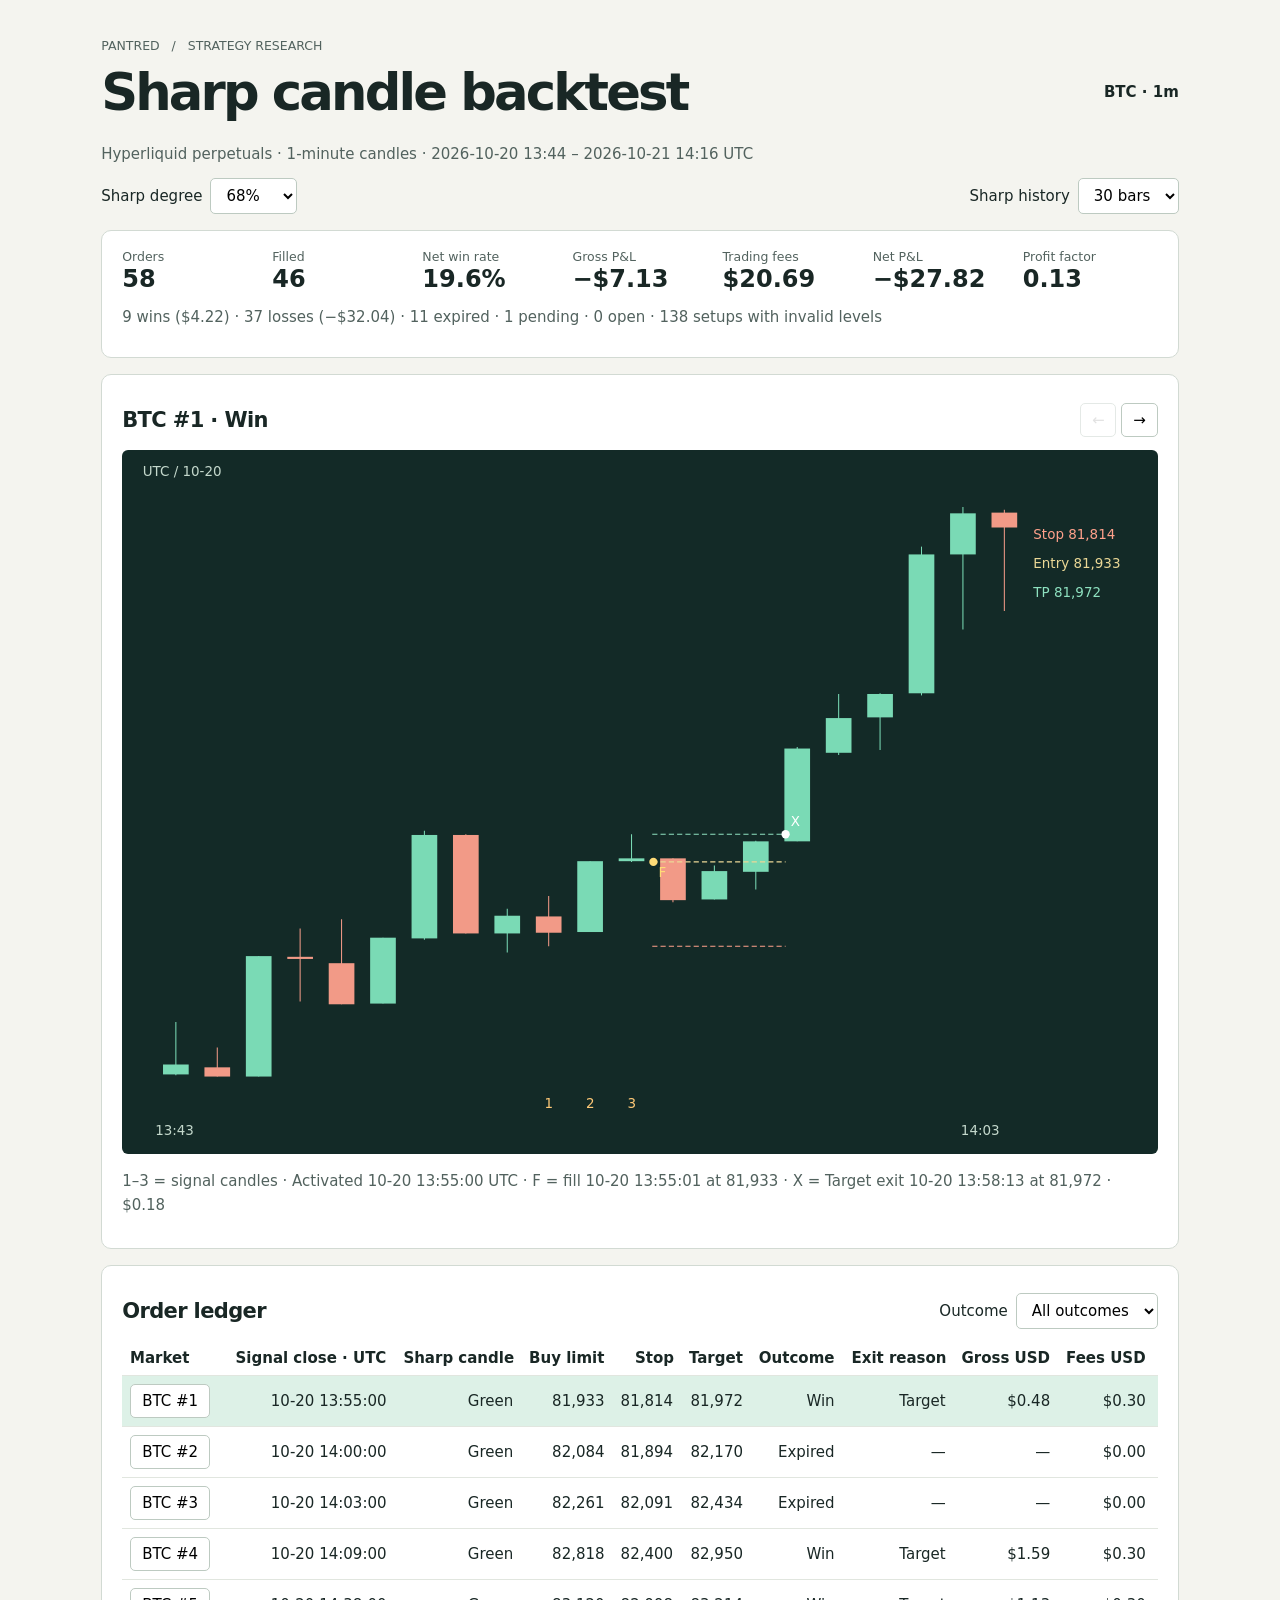
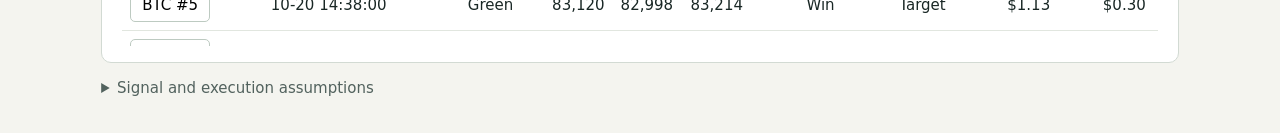
==== index.html @ ac5415c7 "Publish interactive BTC backtest on GitHub Pages" ====
<!doctype html><html lang="en"><meta charset="utf-8"><meta name="viewport" content="width=device-width,initial-scale=1"><title>Pantred · Sharp candle backtest</title>
<style>*{box-sizing:border-box}body{margin:0;background:#f4f4ef;color:#192725;font:15px Inter,system-ui,sans-serif}main{max-width:1180px;margin:auto;padding:36px 4vw}header,nav,.bar{display:flex;align-items:center;justify-content:space-between;gap:14px;flex-wrap:wrap}h1{font-size:clamp(29px,4vw,52px);margin:8px 0;letter-spacing:-.055em}h2{font-size:21px;letter-spacing:-.03em}small,p,summary{color:#52625e}summary{cursor:pointer}select,button{font:inherit;padding:7px 11px;border:1px solid #bdcac1;background:white;border-radius:5px;cursor:pointer}button:disabled{opacity:.4}section{background:white;padding:16px 20px;border:1px solid #d2dad3;border-radius:10px;margin:16px 0}.stats{display:grid;grid-template-columns:repeat(auto-fit,minmax(130px,1fr));gap:15px}.stats b{display:block;font-size:24px}svg{width:100%;display:block;background:#132a27;border-radius:6px}table{width:100%;border-collapse:collapse;font-variant-numeric:tabular-nums}td,th{padding:8px;text-align:right;white-space:nowrap;border-bottom:1px solid #e1e6df}td:first-child,th:first-child{text-align:left}tbody tr{cursor:pointer}tr.selected{background:#ddf1e7}.scroll{overflow:auto;max-height:305px}th{position:sticky;top:0;background:white}.loss{color:#a43f38}.win{color:#146a51}#trade{line-height:1.6}label{display:inline-flex;align-items:center;gap:8px}#preview details{margin:10px 0}#preview summary{padding:6px 0}#preview svg{max-width:600px}</style>
<main><small>PANTRED &nbsp; / &nbsp; STRATEGY RESEARCH</small><header><h1>Sharp candle backtest</h1><strong>BTC · 1m</strong></header><p>Hyperliquid perpetuals · 1-minute candles · 2026-10-20 13:44 – 2026-10-21 14:16 UTC</p>
<section id="preview"><p>Choose a setting, then tap an order to see its chart. F marks the fill and X marks the exit.</p><details open><summary><b>68% degree · 30 candles</b> · net $-27.82</summary><p>58 orders · 46 filled</p><details open><summary>#1 · 10-20 13:55:00 UTC · Win · net $0.18</summary><p>Entry 81933 · Stop 81814 · Target 81972</p><svg viewBox="0 0 336 284" role="img" aria-label="BTC candlesticks with entry, stop and target"><path stroke="#f29a87" d="M17.41 209.77V241.76"/><path stroke="#f29a87" stroke-width="11.67" d="M17.41 222.19v0.93"/><path stroke="#f29a87" d="M36.24 205.74V243.00"/><path stroke="#f29a87" stroke-width="11.67" d="M36.24 224.99v18.01"/><path stroke="#7adab5" d="M55.06 213.81V242.69"/><path stroke="#7adab5" stroke-width="11.67" d="M55.06 242.69v-28.88"/><path stroke="#7adab5" d="M73.88 166.92V214.74"/><path stroke="#7adab5" stroke-width="11.67" d="M73.88 214.12v-45.34"/><path stroke="#f29a87" d="M92.71 168.47V211.95"/><path stroke="#f29a87" stroke-width="11.67" d="M92.71 168.78v43.17"/><path stroke="#7adab5" d="M111.53 201.08V220.33"/><path stroke="#7adab5" stroke-width="11.67" d="M111.53 211.95v-7.76"/><path stroke="#f29a87" d="M130.35 195.49V217.54"/><path stroke="#f29a87" stroke-width="11.67" d="M130.35 204.49v7.14"/><text x="130.35" y="259" text-anchor="middle" fill="white" font-size="10">1</text><path stroke="#7adab5" d="M149.18 180.27V211.32"/><path stroke="#7adab5" stroke-width="11.67" d="M149.18 211.32v-31.05"/><text x="149.18" y="259" text-anchor="middle" fill="white" font-size="10">2</text><path stroke="#7adab5" d="M168.00 168.47V180.58"/><path stroke="#7adab5" stroke-width="11.67" d="M168.00 180.27v-1.24"/><text x="168.00" y="259" text-anchor="middle" fill="white" font-size="10">3</text><path stroke="#f29a87" d="M186.82 179.03V198.28"/><path stroke="#f29a87" stroke-width="11.67" d="M186.82 179.03v18.32"/><path stroke="#7adab5" d="M205.65 182.13V197.04"/><path stroke="#7adab5" stroke-width="11.67" d="M205.65 197.04v-12.42"/><path stroke="#7adab5" d="M224.47 171.26V192.69"/><path stroke="#7adab5" stroke-width="11.67" d="M224.47 184.93v-13.35"/><path stroke="#7adab5" d="M243.29 130.27V171.58"/><path stroke="#7adab5" stroke-width="11.67" d="M243.29 171.58v-40.68"/><path stroke="#7adab5" d="M262.12 106.98V133.69"/><path stroke="#7adab5" stroke-width="11.67" d="M262.12 132.76v-15.22"/><path stroke="#7adab5" d="M280.94 106.67V131.52"/><path stroke="#7adab5" stroke-width="11.67" d="M280.94 117.23v-10.25"/><path stroke="#7adab5" d="M299.76 42.39V107.60"/><path stroke="#7adab5" stroke-width="11.67" d="M299.76 106.67v-60.87"/><path stroke="#7adab5" d="M318.59 25.00V78.72"/><path stroke="#7adab5" stroke-width="11.67" d="M318.59 45.81v-18.01"/><path stroke="#ffdb77" stroke-dasharray="4 2" d="M177.41 180.58H238.00"/><path stroke="#ffa18b" stroke-dasharray="4 2" d="M177.41 217.54H238.00"/><path stroke="#8ee1c0" stroke-dasharray="4 2" d="M177.41 168.47H238.00"/><circle cx="177.94" cy="180.58" r="2.8" fill="white"/><text x="177.94" y="194.58" fill="white" font-size="12">F</text><circle cx="238.00" cy="168.47" r="2.8" fill="white"/><text x="238.00" y="163.47" fill="white" font-size="12">X</text><text x="8" y="278" fill="white" font-size="11">10-20 13:46:00 UTC</text></svg></details><details ><summary>#2 · 10-20 14:00:00 UTC · Expired</summary><p>Entry 82084 · Stop 81894 · Target 82170</p><svg viewBox="0 0 336 284" role="img" aria-label="BTC candlesticks with entry, stop and target"><path stroke="#7adab5" d="M14.67 233.47V243.00"/><path stroke="#7adab5" stroke-width="8.27" d="M14.67 238.85v-3.84"/><path stroke="#f29a87" d="M28.00 230.71V241.62"/><path stroke="#f29a87" stroke-width="8.27" d="M28.00 235.16v3.53"/><path stroke="#7adab5" d="M41.33 223.18V238.54"/><path stroke="#7adab5" stroke-width="8.27" d="M41.33 238.54v-15.36"/><path stroke="#7adab5" d="M54.67 217.34V223.34"/><path stroke="#7adab5" stroke-width="8.27" d="M54.67 223.18v-0.61"/><path stroke="#f29a87" d="M68.00 222.57V232.09"/><path stroke="#f29a87" stroke-width="8.27" d="M68.00 222.57v9.06"/><path stroke="#7adab5" d="M81.33 224.10V231.48"/><path stroke="#7adab5" stroke-width="8.27" d="M81.33 231.48v-6.15"/><path stroke="#7adab5" d="M94.67 218.73V229.33"/><path stroke="#7adab5" stroke-width="8.27" d="M94.67 225.49v-6.61"/><text x="94.67" y="259" text-anchor="middle" fill="white" font-size="10">1</text><path stroke="#7adab5" d="M108.00 198.45V218.88"/><path stroke="#7adab5" stroke-width="8.27" d="M108.00 218.88v-20.13"/><text x="108.00" y="259" text-anchor="middle" fill="white" font-size="10">2</text><path stroke="#7adab5" d="M121.33 186.93V200.14"/><path stroke="#7adab5" stroke-width="8.27" d="M121.33 199.68v-7.53"/><text x="121.33" y="259" text-anchor="middle" fill="white" font-size="10">3</text><path stroke="#7adab5" d="M134.67 186.77V199.06"/><path stroke="#7adab5" stroke-width="8.27" d="M134.67 192.00v-5.07"/><path stroke="#7adab5" d="M148.00 154.97V187.23"/><path stroke="#7adab5" stroke-width="8.27" d="M148.00 186.77v-30.11"/><path stroke="#7adab5" d="M161.33 146.37V172.95"/><path stroke="#7adab5" stroke-width="8.27" d="M161.33 156.66v-8.91"/><path stroke="#f29a87" d="M174.67 146.98V168.95"/><path stroke="#f29a87" stroke-width="8.27" d="M174.67 147.60v3.23"/><path stroke="#7adab5" d="M188.00 139.30V150.98"/><path stroke="#7adab5" stroke-width="8.27" d="M188.00 150.82v-7.37"/><path stroke="#7adab5" d="M201.33 136.23V151.59"/><path stroke="#7adab5" stroke-width="8.27" d="M201.33 143.29v-3.69"/><path stroke="#7adab5" d="M214.67 135.46V151.59"/><path stroke="#7adab5" stroke-width="8.27" d="M214.67 140.84v-3.99"/><path stroke="#7adab5" d="M228.00 80.61V136.84"/><path stroke="#7adab5" stroke-width="8.27" d="M228.00 136.69v-49.32"/><path stroke="#7adab5" d="M241.33 67.09V87.37"/><path stroke="#7adab5" stroke-width="8.27" d="M241.33 87.37v-10.60"/><path stroke="#7adab5" d="M254.67 59.72V89.22"/><path stroke="#7adab5" stroke-width="8.27" d="M254.67 78.77v-16.59"/><path stroke="#7adab5" d="M268.00 47.89V65.10"/><path stroke="#7adab5" stroke-width="8.27" d="M268.00 62.02v-2.61"/><path stroke="#7adab5" d="M281.33 40.52V60.33"/><path stroke="#7adab5" stroke-width="8.27" d="M281.33 59.41v-16.59"/><path stroke="#f29a87" d="M294.67 25.31V62.02"/><path stroke="#f29a87" stroke-width="8.27" d="M294.67 42.97v8.14"/><path stroke="#7adab5" d="M308.00 35.91V60.80"/><path stroke="#7adab5" stroke-width="8.27" d="M308.00 51.12v-12.90"/><path stroke="#7adab5" d="M321.33 25.00V48.35"/><path stroke="#7adab5" stroke-width="8.27" d="M321.33 39.75v-14.59"/><path stroke="#ffdb77" stroke-dasharray="4 2" d="M128.00 200.14H261.33"/><path stroke="#ffa18b" stroke-dasharray="4 2" d="M128.00 229.33H261.33"/><path stroke="#8ee1c0" stroke-dasharray="4 2" d="M128.00 186.93H261.33"/><text x="8" y="278" fill="white" font-size="11">10-20 13:51:00 UTC</text></svg></details><details ><summary>#3 · 10-20 14:03:00 UTC · Expired</summary><p>Entry 82261 · Stop 82091 · Target 82434</p><svg viewBox="0 0 336 284" role="img" aria-label="BTC candlesticks with entry, stop and target"><path stroke="#7adab5" d="M14.67 229.01V234.69"/><path stroke="#7adab5" stroke-width="8.27" d="M14.67 234.55v-0.58"/><path stroke="#f29a87" d="M28.00 233.97V243.00"/><path stroke="#f29a87" stroke-width="8.27" d="M28.00 233.97v8.60"/><path stroke="#7adab5" d="M41.33 235.42V242.42"/><path stroke="#7adab5" stroke-width="8.27" d="M41.33 242.42v-5.83"/><path stroke="#7adab5" d="M54.67 230.32V240.38"/><path stroke="#7adab5" stroke-width="8.27" d="M54.67 236.73v-6.27"/><path stroke="#7adab5" d="M68.00 211.09V230.47"/><path stroke="#7adab5" stroke-width="8.27" d="M68.00 230.47v-19.09"/><path stroke="#7adab5" d="M81.33 200.16V212.69"/><path stroke="#7adab5" stroke-width="8.27" d="M81.33 212.25v-7.14"/><path stroke="#7adab5" d="M94.67 200.01V211.67"/><path stroke="#7adab5" stroke-width="8.27" d="M94.67 204.97v-4.81"/><text x="94.67" y="259" text-anchor="middle" fill="white" font-size="10">1</text><path stroke="#7adab5" d="M108.00 169.85V200.45"/><path stroke="#7adab5" stroke-width="8.27" d="M108.00 200.01v-28.56"/><text x="108.00" y="259" text-anchor="middle" fill="white" font-size="10">2</text><path stroke="#7adab5" d="M121.33 161.69V186.90"/><path stroke="#7adab5" stroke-width="8.27" d="M121.33 171.45v-8.45"/><text x="121.33" y="259" text-anchor="middle" fill="white" font-size="10">3</text><path stroke="#f29a87" d="M134.67 162.27V183.11"/><path stroke="#f29a87" stroke-width="8.27" d="M134.67 162.85v3.06"/><path stroke="#7adab5" d="M148.00 154.98V166.06"/><path stroke="#7adab5" stroke-width="8.27" d="M148.00 165.91v-6.99"/><path stroke="#7adab5" d="M161.33 152.07V166.64"/><path stroke="#7adab5" stroke-width="8.27" d="M161.33 158.77v-3.50"/><path stroke="#7adab5" d="M174.67 151.34V166.64"/><path stroke="#7adab5" stroke-width="8.27" d="M174.67 156.44v-3.79"/><path stroke="#7adab5" d="M188.00 99.32V152.65"/><path stroke="#7adab5" stroke-width="8.27" d="M188.00 152.51v-46.78"/><path stroke="#7adab5" d="M201.33 86.49V105.73"/><path stroke="#7adab5" stroke-width="8.27" d="M201.33 105.73v-10.05"/><path stroke="#7adab5" d="M214.67 79.50V107.48"/><path stroke="#7adab5" stroke-width="8.27" d="M214.67 97.57v-15.74"/><path stroke="#7adab5" d="M228.00 68.28V84.60"/><path stroke="#7adab5" stroke-width="8.27" d="M228.00 81.69v-2.48"/><path stroke="#7adab5" d="M241.33 61.28V80.08"/><path stroke="#7adab5" stroke-width="8.27" d="M241.33 79.21v-15.74"/><path stroke="#f29a87" d="M254.67 46.86V81.69"/><path stroke="#f29a87" stroke-width="8.27" d="M254.67 63.62v7.72"/><path stroke="#7adab5" d="M268.00 56.91V80.52"/><path stroke="#7adab5" stroke-width="8.27" d="M268.00 71.34v-12.24"/><path stroke="#7adab5" d="M281.33 46.57V68.72"/><path stroke="#7adab5" stroke-width="8.27" d="M281.33 60.56v-13.84"/><path stroke="#f29a87" d="M294.67 25.00V48.32"/><path stroke="#f29a87" stroke-width="8.27" d="M294.67 46.57v1.75"/><path stroke="#f29a87" d="M308.00 48.46V88.97"/><path stroke="#f29a87" stroke-width="8.27" d="M308.00 48.46v33.08"/><path stroke="#7adab5" d="M321.33 50.06V85.91"/><path stroke="#7adab5" stroke-width="8.27" d="M321.33 81.83v-25.65"/><path stroke="#ffdb77" stroke-dasharray="4 2" d="M128.00 186.90H261.33"/><path stroke="#ffa18b" stroke-dasharray="4 2" d="M128.00 211.67H261.33"/><path stroke="#8ee1c0" stroke-dasharray="4 2" d="M128.00 161.69H261.33"/><text x="8" y="278" fill="white" font-size="11">10-20 13:54:00 UTC</text></svg></details><details ><summary>#4 · 10-20 14:09:00 UTC · Win · net $1.29</summary><p>Entry 82818 · Stop 82400 · Target 82950</p><svg viewBox="0 0 336 284" role="img" aria-label="BTC candlesticks with entry, stop and target"><path stroke="#7adab5" d="M19.43 227.58V243.00"/><path stroke="#7adab5" stroke-width="14.17" d="M19.43 234.13v-6.36"/><path stroke="#7adab5" d="M42.29 187.68V228.16"/><path stroke="#7adab5" stroke-width="14.17" d="M42.29 227.58v-37.78"/><path stroke="#7adab5" d="M65.14 176.89V210.23"/><path stroke="#7adab5" stroke-width="14.17" d="M65.14 189.80v-11.18"/><path stroke="#f29a87" d="M88.00 177.66V205.22"/><path stroke="#f29a87" stroke-width="14.17" d="M88.00 178.43v4.05"/><path stroke="#7adab5" d="M110.86 168.02V182.67"/><path stroke="#7adab5" stroke-width="14.17" d="M110.86 182.48v-9.25"/><path stroke="#7adab5" d="M133.71 164.17V183.44"/><path stroke="#7adab5" stroke-width="14.17" d="M133.71 173.03v-4.63"/><path stroke="#7adab5" d="M156.57 163.20V183.44"/><path stroke="#7adab5" stroke-width="14.17" d="M156.57 169.95v-5.01"/><text x="156.57" y="259" text-anchor="middle" fill="white" font-size="10">1</text><path stroke="#7adab5" d="M179.43 94.39V164.94"/><path stroke="#7adab5" stroke-width="14.17" d="M179.43 164.74v-61.87"/><text x="179.43" y="259" text-anchor="middle" fill="white" font-size="10">2</text><path stroke="#7adab5" d="M202.29 77.43V102.87"/><path stroke="#7adab5" stroke-width="14.17" d="M202.29 102.87v-13.30"/><text x="202.29" y="259" text-anchor="middle" fill="white" font-size="10">3</text><path stroke="#7adab5" d="M225.14 68.18V105.18"/><path stroke="#7adab5" stroke-width="14.17" d="M225.14 92.08v-20.82"/><path stroke="#7adab5" d="M248.00 53.33V74.92"/><path stroke="#7adab5" stroke-width="14.17" d="M248.00 71.07v-3.28"/><path stroke="#7adab5" d="M270.86 44.08V68.95"/><path stroke="#7adab5" stroke-width="14.17" d="M270.86 67.79v-20.82"/><path stroke="#f29a87" d="M293.71 25.00V71.07"/><path stroke="#f29a87" stroke-width="14.17" d="M293.71 47.17v10.22"/><path stroke="#7adab5" d="M316.57 38.30V69.53"/><path stroke="#7adab5" stroke-width="14.17" d="M316.57 57.38v-16.19"/><path stroke="#ffdb77" stroke-dasharray="4 2" d="M213.71 102.87H228.55"/><path stroke="#ffa18b" stroke-dasharray="4 2" d="M213.71 183.44H228.55"/><path stroke="#8ee1c0" stroke-dasharray="4 2" d="M213.71 77.43H228.55"/><circle cx="218.57" cy="102.87" r="2.8" fill="white"/><text x="218.57" y="116.87" fill="white" font-size="12">F</text><circle cx="228.55" cy="77.43" r="2.8" fill="white"/><text x="228.55" y="72.43" fill="white" font-size="12">X</text><text x="8" y="278" fill="white" font-size="11">10-20 14:00:00 UTC</text></svg></details><details ><summary>#5 · 10-20 14:38:00 UTC · Win · net $0.83</summary><p>Entry 83120 · Stop 82998 · Target 83214</p><svg viewBox="0 0 336 284" role="img" aria-label="BTC candlesticks with entry, stop and target"><path stroke="#f29a87" d="M17.41 137.24V218.56"/><path stroke="#f29a87" stroke-width="11.67" d="M17.41 160.69v40.41"/><path stroke="#7adab5" d="M36.24 150.71V202.09"/><path stroke="#7adab5" stroke-width="11.67" d="M36.24 201.59v-5.99"/><path stroke="#7adab5" d="M55.06 163.68V195.61"/><path stroke="#7adab5" stroke-width="11.67" d="M55.06 195.61v-31.43"/><path stroke="#f29a87" d="M73.88 122.28V177.65"/><path stroke="#f29a87" stroke-width="11.67" d="M73.88 164.18v12.97"/><path stroke="#f29a87" d="M92.71 177.65V243.00"/><path stroke="#f29a87" stroke-width="11.67" d="M92.71 177.65v59.36"/><path stroke="#7adab5" d="M111.53 176.65V237.01"/><path stroke="#7adab5" stroke-width="11.67" d="M111.53 237.01v-56.87"/><path stroke="#7adab5" d="M130.35 138.74V189.62"/><path stroke="#7adab5" stroke-width="11.67" d="M130.35 184.63v-39.41"/><text x="130.35" y="259" text-anchor="middle" fill="white" font-size="10">1</text><path stroke="#7adab5" d="M149.18 97.83V145.72"/><path stroke="#7adab5" stroke-width="11.67" d="M149.18 145.72v-47.39"/><text x="149.18" y="259" text-anchor="middle" fill="white" font-size="10">2</text><path stroke="#7adab5" d="M168.00 81.87V128.76"/><path stroke="#7adab5" stroke-width="11.67" d="M168.00 98.33v-16.46"/><text x="168.00" y="259" text-anchor="middle" fill="white" font-size="10">3</text><path stroke="#f29a87" d="M186.82 78.88V124.77"/><path stroke="#f29a87" stroke-width="11.67" d="M186.82 82.37v22.95"/><path stroke="#f29a87" d="M205.65 98.83V134.25"/><path stroke="#f29a87" stroke-width="11.67" d="M205.65 105.32v23.95"/><path stroke="#7adab5" d="M224.47 82.37V131.26"/><path stroke="#7adab5" stroke-width="11.67" d="M224.47 129.26v-40.91"/><path stroke="#7adab5" d="M243.29 25.00V88.35"/><path stroke="#7adab5" stroke-width="11.67" d="M243.29 88.35v-48.89"/><path stroke="#f29a87" d="M262.12 33.98V74.89"/><path stroke="#f29a87" stroke-width="11.67" d="M262.12 39.47v19.95"/><path stroke="#7adab5" d="M280.94 46.45V86.36"/><path stroke="#7adab5" stroke-width="11.67" d="M280.94 59.42v-0.50"/><path stroke="#f29a87" d="M299.76 52.44V119.28"/><path stroke="#f29a87" stroke-width="11.67" d="M299.76 61.92v57.37"/><path stroke="#f29a87" d="M318.59 111.30V138.24"/><path stroke="#f29a87" stroke-width="11.67" d="M318.59 121.78v15.96"/><path stroke="#ffdb77" stroke-dasharray="4 2" d="M177.41 128.76H235.19"/><path stroke="#ffa18b" stroke-dasharray="4 2" d="M177.41 189.62H235.19"/><path stroke="#8ee1c0" stroke-dasharray="4 2" d="M177.41 81.87H235.19"/><circle cx="208.11" cy="128.76" r="2.8" fill="white"/><text x="208.11" y="142.76" fill="white" font-size="12">F</text><circle cx="235.19" cy="81.87" r="2.8" fill="white"/><text x="235.19" y="76.87" fill="white" font-size="12">X</text><text x="8" y="278" fill="white" font-size="11">10-20 14:29:00 UTC</text></svg></details><details ><summary>#6 · 10-20 15:18:00 UTC · Win · net $0.68</summary><p>Entry 82539 · Stop 82219 · Target 82620</p><svg viewBox="0 0 336 284" role="img" aria-label="BTC candlesticks with entry, stop and target"><path stroke="#f29a87" d="M19.43 25.00V35.56"/><path stroke="#f29a87" stroke-width="14.17" d="M19.43 25.25v9.81"/><path stroke="#f29a87" d="M42.29 33.55V41.85"/><path stroke="#f29a87" stroke-width="14.17" d="M42.29 35.31v1.01"/><path stroke="#f29a87" d="M65.14 38.33V56.43"/><path stroke="#f29a87" stroke-width="14.17" d="M65.14 38.58v17.85"/><path stroke="#f29a87" d="M88.00 51.40V139.91"/><path stroke="#f29a87" stroke-width="14.17" d="M88.00 56.43v83.48"/><path stroke="#f29a87" d="M110.86 139.66V233.70"/><path stroke="#f29a87" stroke-width="14.17" d="M110.86 139.91v79.46"/><path stroke="#7adab5" d="M133.71 185.92V243.00"/><path stroke="#7adab5" stroke-width="14.17" d="M133.71 226.66v-38.22"/><path stroke="#f29a87" d="M156.57 191.20V238.22"/><path stroke="#f29a87" stroke-width="14.17" d="M156.57 191.45v26.90"/><text x="156.57" y="259" text-anchor="middle" fill="white" font-size="10">1</text><path stroke="#7adab5" d="M179.43 144.18V221.63"/><path stroke="#7adab5" stroke-width="14.17" d="M179.43 218.61v-66.13"/><text x="179.43" y="259" text-anchor="middle" fill="white" font-size="10">2</text><path stroke="#7adab5" d="M202.29 137.39V157.76"/><path stroke="#7adab5" stroke-width="14.17" d="M202.29 152.73v-8.05"/><text x="202.29" y="259" text-anchor="middle" fill="white" font-size="10">3</text><path stroke="#f29a87" d="M225.14 135.63V164.30"/><path stroke="#f29a87" stroke-width="14.17" d="M225.14 144.94v13.33"/><path stroke="#7adab5" d="M248.00 144.94V163.80"/><path stroke="#7adab5" stroke-width="14.17" d="M248.00 158.26v-12.32"/><path stroke="#f29a87" d="M270.86 146.95V203.27"/><path stroke="#f29a87" stroke-width="14.17" d="M270.86 147.20v56.07"/><path stroke="#7adab5" d="M293.71 184.92V207.55"/><path stroke="#7adab5" stroke-width="14.17" d="M293.71 204.28v-4.78"/><path stroke="#7adab5" d="M316.57 178.13V204.03"/><path stroke="#7adab5" stroke-width="14.17" d="M316.57 199.75v-8.30"/><path stroke="#ffdb77" stroke-dasharray="4 2" d="M213.71 157.76H226.09"/><path stroke="#ffa18b" stroke-dasharray="4 2" d="M213.71 238.22H226.09"/><path stroke="#8ee1c0" stroke-dasharray="4 2" d="M213.71 137.39H226.09"/><circle cx="215.42" cy="157.76" r="2.8" fill="white"/><text x="215.42" y="171.76" fill="white" font-size="12">F</text><circle cx="226.09" cy="137.39" r="2.8" fill="white"/><text x="226.09" y="132.39" fill="white" font-size="12">X</text><text x="8" y="278" fill="white" font-size="11">10-20 15:09:00 UTC</text></svg></details><details ><summary>#7 · 10-20 15:42:00 UTC · Loss · net $-2.49</summary><p>Entry 82554 · Stop 82398 · Target 82639</p><svg viewBox="0 0 336 284" role="img" aria-label="BTC candlesticks with entry, stop and target"><path stroke="#7adab5" d="M17.41 167.81V215.20"/><path stroke="#7adab5" stroke-width="11.67" d="M17.41 215.20v-13.27"/><path stroke="#7adab5" d="M36.24 129.26V201.93"/><path stroke="#7adab5" stroke-width="11.67" d="M36.24 201.93v-72.67"/><path stroke="#f29a87" d="M55.06 116.62V179.81"/><path stroke="#f29a87" stroke-width="11.67" d="M55.06 129.89v44.23"/><path stroke="#7adab5" d="M73.88 130.52V177.28"/><path stroke="#7adab5" stroke-width="11.67" d="M73.88 174.12v-43.60"/><path stroke="#f29a87" d="M92.71 131.16V169.07"/><path stroke="#f29a87" stroke-width="11.67" d="M92.71 131.16v23.38"/><path stroke="#f29a87" d="M111.53 124.21V182.97"/><path stroke="#f29a87" stroke-width="11.67" d="M111.53 155.17v27.17"/><path stroke="#7adab5" d="M130.35 150.74V198.14"/><path stroke="#7adab5" stroke-width="11.67" d="M130.35 182.97v-24.01"/><text x="130.35" y="259" text-anchor="middle" fill="white" font-size="10">1</text><path stroke="#7adab5" d="M149.18 67.97V159.59"/><path stroke="#7adab5" stroke-width="11.67" d="M149.18 159.59v-74.56"/><text x="149.18" y="259" text-anchor="middle" fill="white" font-size="10">2</text><path stroke="#7adab5" d="M168.00 45.85V99.56"/><path stroke="#7adab5" stroke-width="11.67" d="M168.00 85.66v-39.81"/><text x="168.00" y="259" text-anchor="middle" fill="white" font-size="10">3</text><path stroke="#f29a87" d="M186.82 25.00V69.86"/><path stroke="#f29a87" stroke-width="11.67" d="M186.82 46.48v23.38"/><path stroke="#f29a87" d="M205.65 62.91V120.41"/><path stroke="#f29a87" stroke-width="11.67" d="M205.65 69.86v50.55"/><path stroke="#f29a87" d="M224.47 115.36V159.59"/><path stroke="#f29a87" stroke-width="11.67" d="M224.47 121.05v36.65"/><path stroke="#f29a87" d="M243.29 157.06V243.00"/><path stroke="#f29a87" stroke-width="11.67" d="M243.29 157.70v51.18"/><path stroke="#f29a87" d="M262.12 197.50V227.20"/><path stroke="#f29a87" stroke-width="11.67" d="M262.12 209.51v17.06"/><path stroke="#7adab5" d="M280.94 184.23V240.47"/><path stroke="#7adab5" stroke-width="11.67" d="M280.94 227.20v-42.34"/><path stroke="#f29a87" d="M299.76 174.76V201.30"/><path stroke="#f29a87" stroke-width="11.67" d="M299.76 184.87v12.01"/><path stroke="#f29a87" d="M318.59 174.76V213.93"/><path stroke="#f29a87" stroke-width="11.67" d="M318.59 196.87v11.37"/><path stroke="#ffdb77" stroke-dasharray="4 2" d="M177.41 99.56H239.28"/><path stroke="#ffa18b" stroke-dasharray="4 2" d="M177.41 198.14H239.28"/><path stroke="#8ee1c0" stroke-dasharray="4 2" d="M177.41 45.85H239.28"/><circle cx="207.13" cy="99.56" r="2.8" fill="white"/><text x="207.13" y="113.56" fill="white" font-size="12">F</text><circle cx="239.28" cy="198.14" r="2.8" fill="white"/><text x="239.28" y="193.14" fill="white" font-size="12">X</text><text x="8" y="278" fill="white" font-size="11">10-20 15:33:00 UTC</text></svg></details><details ><summary>#8 · 10-20 15:56:00 UTC · Win · net $0.27</summary><p>Entry 82505 · Stop 82403 · Target 82552</p><svg viewBox="0 0 336 284" role="img" aria-label="BTC candlesticks with entry, stop and target"><path stroke="#7adab5" d="M18.67 175.87V243.00"/><path stroke="#7adab5" stroke-width="13.23" d="M18.67 227.16v-50.54"/><path stroke="#f29a87" d="M40.00 164.55V196.23"/><path stroke="#f29a87" stroke-width="13.23" d="M40.00 176.62v14.33"/><path stroke="#f29a87" d="M61.33 164.55V211.32"/><path stroke="#f29a87" stroke-width="13.23" d="M61.33 190.95v13.58"/><path stroke="#7adab5" d="M82.67 185.67V231.69"/><path stroke="#7adab5" stroke-width="13.23" d="M82.67 204.53v-18.86"/><path stroke="#7adab5" d="M104.00 162.29V195.48"/><path stroke="#7adab5" stroke-width="13.23" d="M104.00 186.43v-24.14"/><path stroke="#f29a87" d="M125.33 159.27V184.16"/><path stroke="#f29a87" stroke-width="13.23" d="M125.33 163.04v6.79"/><path stroke="#7adab5" d="M146.67 157.76V188.69"/><path stroke="#7adab5" stroke-width="13.23" d="M146.67 169.83v-12.07"/><text x="146.67" y="259" text-anchor="middle" fill="white" font-size="10">1</text><path stroke="#7adab5" d="M168.00 88.36V158.52"/><path stroke="#7adab5" stroke-width="13.23" d="M168.00 158.52v-53.56"/><text x="168.00" y="259" text-anchor="middle" fill="white" font-size="10">2</text><path stroke="#7adab5" d="M189.33 76.29V111.75"/><path stroke="#7adab5" stroke-width="13.23" d="M189.33 105.71v-29.42"/><text x="189.33" y="259" text-anchor="middle" fill="white" font-size="10">3</text><path stroke="#f29a87" d="M210.67 72.52V114.76"/><path stroke="#f29a87" stroke-width="13.23" d="M210.67 77.05v22.63"/><path stroke="#7adab5" d="M232.00 70.26V100.43"/><path stroke="#7adab5" stroke-width="13.23" d="M232.00 100.43v-3.77"/><path stroke="#7adab5" d="M253.33 62.72V97.42"/><path stroke="#7adab5" stroke-width="13.23" d="M253.33 97.42v-33.94"/><path stroke="#7adab5" d="M274.67 48.38V68.00"/><path stroke="#7adab5" stroke-width="13.23" d="M274.67 68.00v-15.84"/><path stroke="#7adab5" d="M296.00 26.51V52.16"/><path stroke="#7adab5" stroke-width="13.23" d="M296.00 52.16v-23.38"/><path stroke="#f29a87" d="M317.33 25.00V71.77"/><path stroke="#f29a87" stroke-width="13.23" d="M317.33 28.77v14.33"/><path stroke="#ffdb77" stroke-dasharray="4 2" d="M200.00 111.75H225.62"/><path stroke="#ffa18b" stroke-dasharray="4 2" d="M200.00 188.69H225.62"/><path stroke="#8ee1c0" stroke-dasharray="4 2" d="M200.00 76.29H225.62"/><circle cx="208.90" cy="111.75" r="2.8" fill="white"/><text x="208.90" y="125.75" fill="white" font-size="12">F</text><circle cx="225.62" cy="76.29" r="2.8" fill="white"/><text x="225.62" y="71.29" fill="white" font-size="12">X</text><text x="8" y="278" fill="white" font-size="11">10-20 15:47:00 UTC</text></svg></details><details ><summary>#9 · 10-20 16:29:00 UTC · Loss · net $-0.03</summary><p>Entry 82456 · Stop 82372 · Target 82478</p><svg viewBox="0 0 336 284" role="img" aria-label="BTC candlesticks with entry, stop and target"><path stroke="#7adab5" d="M18.67 200.65V228.67"/><path stroke="#7adab5" stroke-width="13.23" d="M18.67 219.95v-12.46"/><path stroke="#7adab5" d="M40.00 192.55V214.35"/><path stroke="#7adab5" stroke-width="13.23" d="M40.00 208.12v-15.57"/><path stroke="#7adab5" d="M61.33 171.99V192.55"/><path stroke="#7adab5" stroke-width="13.23" d="M61.33 192.55v-16.82"/><path stroke="#f29a87" d="M82.67 175.73V239.89"/><path stroke="#f29a87" stroke-width="13.23" d="M82.67 176.35v61.66"/><path stroke="#7adab5" d="M104.00 205.63V243.00"/><path stroke="#7adab5" stroke-width="13.23" d="M104.00 239.89v-23.05"/><path stroke="#7adab5" d="M125.33 178.22V209.37"/><path stroke="#7adab5" stroke-width="13.23" d="M125.33 207.50v-21.18"/><path stroke="#f29a87" d="M146.67 178.22V204.38"/><path stroke="#f29a87" stroke-width="13.23" d="M146.67 186.94v12.46"/><text x="146.67" y="259" text-anchor="middle" fill="white" font-size="10">1</text><path stroke="#7adab5" d="M168.00 131.51V199.40"/><path stroke="#7adab5" stroke-width="13.23" d="M168.00 199.40v-52.32"/><text x="168.00" y="259" text-anchor="middle" fill="white" font-size="10">2</text><path stroke="#7adab5" d="M189.33 138.36V152.06"/><path stroke="#7adab5" stroke-width="13.23" d="M189.33 147.08v-7.47"/><text x="189.33" y="259" text-anchor="middle" fill="white" font-size="10">3</text><path stroke="#f29a87" d="M210.67 143.97V160.16"/><path stroke="#f29a87" stroke-width="13.23" d="M210.67 143.97v3.11"/><path stroke="#7adab5" d="M232.00 109.71V147.70"/><path stroke="#7adab5" stroke-width="13.23" d="M232.00 147.70v-34.88"/><path stroke="#7adab5" d="M253.33 71.71V112.20"/><path stroke="#7adab5" stroke-width="13.23" d="M253.33 112.20v-39.86"/><path stroke="#f29a87" d="M274.67 46.80V79.19"/><path stroke="#f29a87" stroke-width="13.23" d="M274.67 71.71v7.47"/><path stroke="#7adab5" d="M296.00 25.00V79.19"/><path stroke="#7adab5" stroke-width="13.23" d="M296.00 78.57v-53.57"/><path stroke="#f29a87" d="M317.33 25.00V71.71"/><path stroke="#f29a87" stroke-width="13.23" d="M317.33 25.62v26.16"/><path stroke="#ffdb77" stroke-dasharray="4 2" d="M200.00 152.06H225.14"/><path stroke="#ffa18b" stroke-dasharray="4 2" d="M200.00 204.38H225.14"/><path stroke="#8ee1c0" stroke-dasharray="4 2" d="M200.00 138.36H225.14"/><circle cx="208.38" cy="152.06" r="2.8" fill="white"/><text x="208.38" y="166.06" fill="white" font-size="12">F</text><circle cx="225.14" cy="138.36" r="2.8" fill="white"/><text x="225.14" y="133.36" fill="white" font-size="12">X</text><text x="8" y="278" fill="white" font-size="11">10-20 16:20:00 UTC</text></svg></details><details ><summary>#10 · 10-20 16:57:00 UTC · Loss · net $-1.51</summary><p>Entry 82759 · Stop 82685 · Target 82785</p><svg viewBox="0 0 336 284" role="img" aria-label="BTC candlesticks with entry, stop and target"><path stroke="#f29a87" d="M16.89 85.63V192.69"/><path stroke="#f29a87" stroke-width="11.02" d="M16.89 132.07v49.02"/><path stroke="#7adab5" d="M34.67 48.22V181.08"/><path stroke="#7adab5" stroke-width="11.02" d="M34.67 179.79v-78.69"/><path stroke="#7adab5" d="M52.44 50.80V141.09"/><path stroke="#7adab5" stroke-width="11.02" d="M52.44 102.40v-34.83"/><path stroke="#f29a87" d="M70.22 53.38V102.40"/><path stroke="#f29a87" stroke-width="11.02" d="M70.22 67.57v11.61"/><path stroke="#7adab5" d="M88.00 25.00V80.47"/><path stroke="#7adab5" stroke-width="11.02" d="M88.00 77.89v-46.44"/><path stroke="#f29a87" d="M105.78 30.16V160.44"/><path stroke="#f29a87" stroke-width="11.02" d="M105.78 30.16v128.99"/><path stroke="#f29a87" d="M123.56 153.99V212.04"/><path stroke="#f29a87" stroke-width="11.02" d="M123.56 160.44v34.83"/><text x="123.56" y="259" text-anchor="middle" fill="white" font-size="10">1</text><path stroke="#7adab5" d="M141.33 89.50V195.27"/><path stroke="#7adab5" stroke-width="11.02" d="M141.33 195.27v-79.98"/><text x="141.33" y="259" text-anchor="middle" fill="white" font-size="10">2</text><path stroke="#7adab5" d="M159.11 83.05V116.59"/><path stroke="#7adab5" stroke-width="11.02" d="M159.11 116.59v-33.54"/><text x="159.11" y="259" text-anchor="middle" fill="white" font-size="10">3</text><path stroke="#f29a87" d="M176.89 83.05V112.72"/><path stroke="#f29a87" stroke-width="11.02" d="M176.89 83.05v12.90"/><path stroke="#7adab5" d="M194.67 88.21V110.14"/><path stroke="#7adab5" stroke-width="11.02" d="M194.67 95.95v-7.74"/><path stroke="#f29a87" d="M212.44 88.21V152.70"/><path stroke="#f29a87" stroke-width="11.02" d="M212.44 88.21v39.99"/><path stroke="#f29a87" d="M230.22 126.91V142.38"/><path stroke="#f29a87" stroke-width="11.02" d="M230.22 126.91v12.90"/><path stroke="#f29a87" d="M248.00 139.80V243.00"/><path stroke="#f29a87" stroke-width="11.02" d="M248.00 139.80v103.20"/><path stroke="#7adab5" d="M265.78 217.20V243.00"/><path stroke="#7adab5" stroke-width="11.02" d="M265.78 243.00v-11.61"/><path stroke="#7adab5" d="M283.56 192.69V231.39"/><path stroke="#7adab5" stroke-width="11.02" d="M283.56 231.39v-37.41"/><path stroke="#7adab5" d="M301.33 125.62V195.27"/><path stroke="#7adab5" stroke-width="11.02" d="M301.33 195.27v-50.31"/><path stroke="#7adab5" d="M319.11 84.34V146.25"/><path stroke="#7adab5" stroke-width="11.02" d="M319.11 144.96v-55.47"/><path stroke="#ffdb77" stroke-dasharray="4 2" d="M168.00 116.59H243.11"/><path stroke="#ffa18b" stroke-dasharray="4 2" d="M168.00 212.04H243.11"/><path stroke="#8ee1c0" stroke-dasharray="4 2" d="M168.00 83.05H243.11"/><circle cx="215.71" cy="116.59" r="2.8" fill="white"/><text x="215.71" y="130.59" fill="white" font-size="12">F</text><circle cx="243.11" cy="213.33" r="2.8" fill="white"/><text x="243.11" y="208.33" fill="white" font-size="12">X</text><text x="8" y="278" fill="white" font-size="11">10-20 16:48:00 UTC</text></svg></details><details ><summary>#11 · 10-20 18:47:00 UTC · Loss · net $-0.03</summary><p>Entry 82479 · Stop 82436 · Target 82501</p><svg viewBox="0 0 336 284" role="img" aria-label="BTC candlesticks with entry, stop and target"><path stroke="#7adab5" d="M15.62 103.12V150.35"/><path stroke="#7adab5" stroke-width="9.45" d="M15.62 114.02v-9.08"/><path stroke="#7adab5" d="M30.86 70.42V114.02"/><path stroke="#7adab5" stroke-width="9.45" d="M30.86 103.12v-27.25"/><path stroke="#7adab5" d="M46.10 26.82V84.95"/><path stroke="#7adab5" stroke-width="9.45" d="M46.10 83.13v-56.32"/><path stroke="#f29a87" d="M61.33 25.00V84.95"/><path stroke="#f29a87" stroke-width="9.45" d="M61.33 25.00v59.95"/><path stroke="#f29a87" d="M76.57 83.13V199.40"/><path stroke="#f29a87" stroke-width="9.45" d="M76.57 83.13v116.27"/><path stroke="#f29a87" d="M91.81 197.58V243.00"/><path stroke="#f29a87" stroke-width="9.45" d="M91.81 197.58v45.42"/><path stroke="#7adab5" d="M107.05 228.47V243.00"/><path stroke="#7adab5" stroke-width="9.45" d="M107.05 241.18v-12.72"/><text x="107.05" y="259" text-anchor="middle" fill="white" font-size="10">1</text><path stroke="#7adab5" d="M122.29 139.45V243.00"/><path stroke="#7adab5" stroke-width="9.45" d="M122.29 228.47v-89.02"/><text x="122.29" y="259" text-anchor="middle" fill="white" font-size="10">2</text><path stroke="#7adab5" d="M137.52 124.92V164.88"/><path stroke="#7adab5" stroke-width="9.45" d="M137.52 139.45v-14.53"/><text x="137.52" y="259" text-anchor="middle" fill="white" font-size="10">3</text><path stroke="#7adab5" d="M152.76 81.32V126.73"/><path stroke="#7adab5" stroke-width="9.45" d="M152.76 124.92v-32.70"/><path stroke="#f29a87" d="M168.00 83.13V126.73"/><path stroke="#f29a87" stroke-width="9.45" d="M168.00 92.22v32.70"/><path stroke="#7adab5" d="M183.24 124.92V126.73"/><path stroke="#7adab5" stroke-width="9.45" d="M183.24 126.73v-1.82"/><path stroke="#f29a87" d="M198.48 124.92V197.58"/><path stroke="#f29a87" stroke-width="9.45" d="M198.48 124.92v65.40"/><path stroke="#7adab5" d="M213.71 150.35V192.13"/><path stroke="#7adab5" stroke-width="9.45" d="M213.71 190.32v-38.15"/><path stroke="#7adab5" d="M228.95 150.35V166.70"/><path stroke="#7adab5" stroke-width="9.45" d="M228.95 152.17v-1.82"/><path stroke="#7adab5" d="M244.19 139.45V164.88"/><path stroke="#7adab5" stroke-width="9.45" d="M244.19 150.35v0.70"/><path stroke="#7adab5" d="M259.43 124.92V150.35"/><path stroke="#7adab5" stroke-width="9.45" d="M259.43 148.53v-23.62"/><path stroke="#7adab5" d="M274.67 63.15V126.73"/><path stroke="#7adab5" stroke-width="9.45" d="M274.67 124.92v-36.33"/><path stroke="#7adab5" d="M289.90 50.43V90.40"/><path stroke="#7adab5" stroke-width="9.45" d="M289.90 88.58v0.70"/><path stroke="#f29a87" d="M305.14 88.58V123.10"/><path stroke="#f29a87" stroke-width="9.45" d="M305.14 90.40v12.72"/><path stroke="#7adab5" d="M320.38 54.07V104.93"/><path stroke="#7adab5" stroke-width="9.45" d="M320.38 104.93v-49.05"/><path stroke="#ffdb77" stroke-dasharray="4 2" d="M145.14 164.88H265.78"/><path stroke="#ffa18b" stroke-dasharray="4 2" d="M145.14 243.00H265.78"/><path stroke="#8ee1c0" stroke-dasharray="4 2" d="M145.14 124.92H265.78"/><circle cx="199.59" cy="164.88" r="2.8" fill="white"/><text x="199.59" y="178.88" fill="white" font-size="12">F</text><circle cx="265.78" cy="124.92" r="2.8" fill="white"/><text x="265.78" y="119.92" fill="white" font-size="12">X</text><text x="8" y="278" fill="white" font-size="11">10-20 18:38:00 UTC</text></svg></details><details ><summary>#12 · 10-20 19:30:00 UTC · Loss · net $-0.13</summary><p>Entry 82397 · Stop 82365 · Target 82411</p><svg viewBox="0 0 336 284" role="img" aria-label="BTC candlesticks with entry, stop and target"><path stroke="#f29a87" d="M18.67 25.00V167.88"/><path stroke="#f29a87" stroke-width="13.23" d="M18.67 47.09v120.78"/><path stroke="#7adab5" d="M40.00 122.22V179.66"/><path stroke="#7adab5" stroke-width="13.23" d="M40.00 167.88v-22.09"/><path stroke="#f29a87" d="M61.33 144.31V220.91"/><path stroke="#f29a87" stroke-width="13.23" d="M61.33 144.31v72.18"/><path stroke="#7adab5" d="M82.67 195.86V213.54"/><path stroke="#7adab5" stroke-width="13.23" d="M82.67 213.54v-8.84"/><path stroke="#7adab5" d="M104.00 132.53V206.18"/><path stroke="#7adab5" stroke-width="13.23" d="M104.00 204.70v-47.14"/><path stroke="#f29a87" d="M125.33 157.57V243.00"/><path stroke="#f29a87" stroke-width="13.23" d="M125.33 157.57v38.30"/><path stroke="#f29a87" d="M146.67 135.47V223.85"/><path stroke="#f29a87" stroke-width="13.23" d="M146.67 197.34v17.68"/><text x="146.67" y="259" text-anchor="middle" fill="white" font-size="10">1</text><path stroke="#7adab5" d="M168.00 172.30V215.01"/><path stroke="#7adab5" stroke-width="13.23" d="M168.00 215.01v-39.77"/><text x="168.00" y="259" text-anchor="middle" fill="white" font-size="10">2</text><path stroke="#7adab5" d="M189.33 156.09V176.72"/><path stroke="#7adab5" stroke-width="13.23" d="M189.33 175.24v-19.15"/><text x="189.33" y="259" text-anchor="middle" fill="white" font-size="10">3</text><path stroke="#f29a87" d="M210.67 156.09V198.81"/><path stroke="#f29a87" stroke-width="13.23" d="M210.67 156.09v19.15"/><path stroke="#7adab5" d="M232.00 75.08V175.24"/><path stroke="#7adab5" stroke-width="13.23" d="M232.00 175.24v-98.69"/><path stroke="#7adab5" d="M253.33 42.68V75.08"/><path stroke="#7adab5" stroke-width="13.23" d="M253.33 75.08v-13.26"/><path stroke="#7adab5" d="M274.67 25.00V82.45"/><path stroke="#7adab5" stroke-width="13.23" d="M274.67 60.35v-30.93"/><path stroke="#f29a87" d="M296.00 27.95V54.46"/><path stroke="#f29a87" stroke-width="13.23" d="M296.00 27.95v5.89"/><path stroke="#f29a87" d="M317.33 33.84V89.81"/><path stroke="#f29a87" stroke-width="13.23" d="M317.33 33.84v29.46"/><path stroke="#ffdb77" stroke-dasharray="4 2" d="M200.00 176.72H221.69"/><path stroke="#ffa18b" stroke-dasharray="4 2" d="M200.00 223.85H221.69"/><path stroke="#8ee1c0" stroke-dasharray="4 2" d="M200.00 156.09H221.69"/><circle cx="204.77" cy="176.72" r="2.8" fill="white"/><text x="204.77" y="190.72" fill="white" font-size="12">F</text><circle cx="221.69" cy="156.09" r="2.8" fill="white"/><text x="221.69" y="151.09" fill="white" font-size="12">X</text><text x="8" y="278" fill="white" font-size="11">10-20 19:21:00 UTC</text></svg></details><details ><summary>#13 · 10-20 19:33:00 UTC · Loss · net $-0.03</summary><p>Entry 82466 · Stop 82382 · Target 82488</p><svg viewBox="0 0 336 284" role="img" aria-label="BTC candlesticks with entry, stop and target"><path stroke="#7adab5" d="M19.43 195.86V213.54"/><path stroke="#7adab5" stroke-width="14.17" d="M19.43 213.54v-8.84"/><path stroke="#7adab5" d="M42.29 132.53V206.18"/><path stroke="#7adab5" stroke-width="14.17" d="M42.29 204.70v-47.14"/><path stroke="#f29a87" d="M65.14 157.57V243.00"/><path stroke="#f29a87" stroke-width="14.17" d="M65.14 157.57v38.30"/><path stroke="#f29a87" d="M88.00 135.47V223.85"/><path stroke="#f29a87" stroke-width="14.17" d="M88.00 197.34v17.68"/><path stroke="#7adab5" d="M110.86 172.30V215.01"/><path stroke="#7adab5" stroke-width="14.17" d="M110.86 215.01v-39.77"/><path stroke="#7adab5" d="M133.71 156.09V176.72"/><path stroke="#7adab5" stroke-width="14.17" d="M133.71 175.24v-19.15"/><path stroke="#f29a87" d="M156.57 156.09V198.81"/><path stroke="#f29a87" stroke-width="14.17" d="M156.57 156.09v19.15"/><text x="156.57" y="259" text-anchor="middle" fill="white" font-size="10">1</text><path stroke="#7adab5" d="M179.43 75.08V175.24"/><path stroke="#7adab5" stroke-width="14.17" d="M179.43 175.24v-98.69"/><text x="179.43" y="259" text-anchor="middle" fill="white" font-size="10">2</text><path stroke="#7adab5" d="M202.29 42.68V75.08"/><path stroke="#7adab5" stroke-width="14.17" d="M202.29 75.08v-13.26"/><text x="202.29" y="259" text-anchor="middle" fill="white" font-size="10">3</text><path stroke="#7adab5" d="M225.14 25.00V82.45"/><path stroke="#7adab5" stroke-width="14.17" d="M225.14 60.35v-30.93"/><path stroke="#f29a87" d="M248.00 27.95V54.46"/><path stroke="#f29a87" stroke-width="14.17" d="M248.00 27.95v5.89"/><path stroke="#f29a87" d="M270.86 33.84V89.81"/><path stroke="#f29a87" stroke-width="14.17" d="M270.86 33.84v29.46"/><path stroke="#7adab5" d="M293.71 61.82V107.49"/><path stroke="#7adab5" stroke-width="14.17" d="M293.71 63.30v-1.47"/><path stroke="#7adab5" d="M316.57 48.57V69.19"/><path stroke="#7adab5" stroke-width="14.17" d="M316.57 61.82v-13.26"/><path stroke="#ffdb77" stroke-dasharray="4 2" d="M213.71 75.08H227.74"/><path stroke="#ffa18b" stroke-dasharray="4 2" d="M213.71 198.81H227.74"/><path stroke="#8ee1c0" stroke-dasharray="4 2" d="M213.71 42.68H227.74"/><circle cx="217.49" cy="75.08" r="2.8" fill="white"/><text x="217.49" y="89.08" fill="white" font-size="12">F</text><circle cx="227.74" cy="42.68" r="2.8" fill="white"/><text x="227.74" y="37.68" fill="white" font-size="12">X</text><text x="8" y="278" fill="white" font-size="11">10-20 19:24:00 UTC</text></svg></details><details ><summary>#14 · 10-20 20:27:00 UTC · Expired</summary><p>Entry 82599 · Stop 82554 · Target 82614</p><svg viewBox="0 0 336 284" role="img" aria-label="BTC candlesticks with entry, stop and target"><path stroke="#f29a87" d="M14.67 206.34V231.11"/><path stroke="#f29a87" stroke-width="8.27" d="M14.67 206.34v23.78"/><path stroke="#7adab5" d="M28.00 211.29V237.05"/><path stroke="#7adab5" stroke-width="8.27" d="M28.00 230.12v-4.95"/><path stroke="#7adab5" d="M41.33 211.29V232.10"/><path stroke="#7adab5" stroke-width="8.27" d="M41.33 226.15v-14.86"/><path stroke="#f29a87" d="M54.67 188.50V232.10"/><path stroke="#f29a87" stroke-width="8.27" d="M54.67 205.35v19.82"/><path stroke="#f29a87" d="M68.00 225.16V238.05"/><path stroke="#f29a87" stroke-width="8.27" d="M68.00 225.16v9.91"/><path stroke="#7adab5" d="M81.33 235.07V236.06"/><path stroke="#7adab5" stroke-width="8.27" d="M81.33 235.07v0.70"/><path stroke="#7adab5" d="M94.67 222.19V243.00"/><path stroke="#7adab5" stroke-width="8.27" d="M94.67 235.07v-12.88"/><text x="94.67" y="259" text-anchor="middle" fill="white" font-size="10">1</text><path stroke="#7adab5" d="M108.00 197.42V223.18"/><path stroke="#7adab5" stroke-width="8.27" d="M108.00 222.19v-23.78"/><text x="108.00" y="259" text-anchor="middle" fill="white" font-size="10">2</text><path stroke="#7adab5" d="M121.33 183.55V198.41"/><path stroke="#7adab5" stroke-width="8.27" d="M121.33 198.41v-14.86"/><text x="121.33" y="259" text-anchor="middle" fill="white" font-size="10">3</text><path stroke="#7adab5" d="M134.67 170.66V172.65"/><path stroke="#7adab5" stroke-width="8.27" d="M134.67 172.65v-1.98"/><path stroke="#7adab5" d="M148.00 162.74V171.65"/><path stroke="#7adab5" stroke-width="8.27" d="M148.00 171.65v-1.98"/><path stroke="#7adab5" d="M161.33 162.74V170.66"/><path stroke="#7adab5" stroke-width="8.27" d="M161.33 170.66v0.70"/><path stroke="#7adab5" d="M174.67 123.10V170.66"/><path stroke="#7adab5" stroke-width="8.27" d="M174.67 169.67v-26.75"/><path stroke="#7adab5" d="M188.00 139.95V163.73"/><path stroke="#7adab5" stroke-width="8.27" d="M188.00 143.91v-2.97"/><path stroke="#7adab5" d="M201.33 136.97V140.94"/><path stroke="#7adab5" stroke-width="8.27" d="M201.33 140.94v-3.96"/><path stroke="#7adab5" d="M214.67 102.29V136.97"/><path stroke="#7adab5" stroke-width="8.27" d="M214.67 136.97v-34.68"/><path stroke="#7adab5" d="M228.00 79.50V103.28"/><path stroke="#7adab5" stroke-width="8.27" d="M228.00 103.28v-6.94"/><path stroke="#7adab5" d="M241.33 75.54V96.35"/><path stroke="#7adab5" stroke-width="8.27" d="M241.33 96.35v-20.81"/><path stroke="#7adab5" d="M254.67 73.55V76.53"/><path stroke="#7adab5" stroke-width="8.27" d="M254.67 76.53v-0.99"/><path stroke="#7adab5" d="M268.00 25.00V91.39"/><path stroke="#7adab5" stroke-width="8.27" d="M268.00 76.53v-50.54"/><path stroke="#f29a87" d="M281.33 26.98V77.52"/><path stroke="#f29a87" stroke-width="8.27" d="M281.33 26.98v28.74"/><path stroke="#f29a87" d="M294.67 54.73V87.43"/><path stroke="#f29a87" stroke-width="8.27" d="M294.67 55.72v0.99"/><path stroke="#f29a87" d="M308.00 48.78V79.50"/><path stroke="#f29a87" stroke-width="8.27" d="M308.00 56.71v21.80"/><path stroke="#f29a87" d="M321.33 77.52V98.33"/><path stroke="#f29a87" stroke-width="8.27" d="M321.33 78.51v3.96"/><path stroke="#ffdb77" stroke-dasharray="4 2" d="M128.00 198.41H261.33"/><path stroke="#ffa18b" stroke-dasharray="4 2" d="M128.00 243.00H261.33"/><path stroke="#8ee1c0" stroke-dasharray="4 2" d="M128.00 183.55H261.33"/><text x="8" y="278" fill="white" font-size="11">10-20 20:18:00 UTC</text></svg></details><details ><summary>#15 · 10-20 20:35:00 UTC · Expired</summary><p>Entry 82695 · Stop 82657 · Target 82719</p><svg viewBox="0 0 336 284" role="img" aria-label="BTC candlesticks with entry, stop and target"><path stroke="#7adab5" d="M14.67 225.70V243.00"/><path stroke="#7adab5" stroke-width="8.27" d="M14.67 243.00v-17.30"/><path stroke="#7adab5" d="M28.00 210.70V213.01"/><path stroke="#7adab5" stroke-width="8.27" d="M28.00 213.01v-2.31"/><path stroke="#7adab5" d="M41.33 201.48V211.86"/><path stroke="#7adab5" stroke-width="8.27" d="M41.33 211.86v-2.31"/><path stroke="#7adab5" d="M54.67 201.48V210.70"/><path stroke="#7adab5" stroke-width="8.27" d="M54.67 210.70v0.70"/><path stroke="#7adab5" d="M68.00 155.34V210.70"/><path stroke="#7adab5" stroke-width="8.27" d="M68.00 209.55v-31.14"/><path stroke="#7adab5" d="M81.33 174.95V202.63"/><path stroke="#7adab5" stroke-width="8.27" d="M81.33 179.56v-3.46"/><path stroke="#7adab5" d="M94.67 171.49V176.10"/><path stroke="#7adab5" stroke-width="8.27" d="M94.67 176.10v-4.61"/><text x="94.67" y="259" text-anchor="middle" fill="white" font-size="10">1</text><path stroke="#7adab5" d="M108.00 131.12V171.49"/><path stroke="#7adab5" stroke-width="8.27" d="M108.00 171.49v-40.37"/><text x="108.00" y="259" text-anchor="middle" fill="white" font-size="10">2</text><path stroke="#7adab5" d="M121.33 104.59V132.27"/><path stroke="#7adab5" stroke-width="8.27" d="M121.33 132.27v-8.07"/><text x="121.33" y="259" text-anchor="middle" fill="white" font-size="10">3</text><path stroke="#7adab5" d="M134.67 99.97V124.20"/><path stroke="#7adab5" stroke-width="8.27" d="M134.67 124.20v-24.22"/><path stroke="#7adab5" d="M148.00 97.67V101.13"/><path stroke="#7adab5" stroke-width="8.27" d="M148.00 101.13v-1.15"/><path stroke="#7adab5" d="M161.33 41.15V118.43"/><path stroke="#7adab5" stroke-width="8.27" d="M161.33 101.13v-58.83"/><path stroke="#f29a87" d="M174.67 43.46V102.28"/><path stroke="#f29a87" stroke-width="8.27" d="M174.67 43.46v33.45"/><path stroke="#f29a87" d="M188.00 75.75V113.81"/><path stroke="#f29a87" stroke-width="8.27" d="M188.00 76.90v1.15"/><path stroke="#f29a87" d="M201.33 68.83V104.59"/><path stroke="#f29a87" stroke-width="8.27" d="M201.33 78.06v25.38"/><path stroke="#f29a87" d="M214.67 102.28V126.50"/><path stroke="#f29a87" stroke-width="8.27" d="M214.67 103.43v4.61"/><path stroke="#7adab5" d="M228.00 89.59V109.20"/><path stroke="#7adab5" stroke-width="8.27" d="M228.00 108.05v-18.46"/><path stroke="#7adab5" d="M241.33 43.46V89.59"/><path stroke="#7adab5" stroke-width="8.27" d="M241.33 89.59v-44.98"/><path stroke="#f29a87" d="M254.67 30.77V104.59"/><path stroke="#f29a87" stroke-width="8.27" d="M254.67 44.61v58.83"/><path stroke="#7adab5" d="M268.00 50.38V116.12"/><path stroke="#7adab5" stroke-width="8.27" d="M268.00 103.43v-53.06"/><path stroke="#7adab5" d="M281.33 46.92V51.53"/><path stroke="#7adab5" stroke-width="8.27" d="M281.33 51.53v-4.61"/><path stroke="#f29a87" d="M294.67 29.61V59.60"/><path stroke="#f29a87" stroke-width="8.27" d="M294.67 48.07v11.53"/><path stroke="#7adab5" d="M308.00 43.46V68.83"/><path stroke="#7adab5" stroke-width="8.27" d="M308.00 58.45v-14.99"/><path stroke="#7adab5" d="M321.33 25.00V44.61"/><path stroke="#7adab5" stroke-width="8.27" d="M321.33 44.61v-19.61"/><path stroke="#ffdb77" stroke-dasharray="4 2" d="M128.00 132.27H261.33"/><path stroke="#ffa18b" stroke-dasharray="4 2" d="M128.00 176.10H261.33"/><path stroke="#8ee1c0" stroke-dasharray="4 2" d="M128.00 104.59H261.33"/><text x="8" y="278" fill="white" font-size="11">10-20 20:26:00 UTC</text></svg></details><details ><summary>#16 · 10-20 20:37:00 UTC · Loss · net $-0.26</summary><p>Entry 82722 · Stop 82695 · Target 82725</p><svg viewBox="0 0 336 284" role="img" aria-label="BTC candlesticks with entry, stop and target"><path stroke="#7adab5" d="M19.43 229.74V243.00"/><path stroke="#7adab5" stroke-width="14.17" d="M19.43 243.00v-2.95"/><path stroke="#7adab5" d="M42.29 229.74V241.53"/><path stroke="#7adab5" stroke-width="14.17" d="M42.29 241.53v0.70"/><path stroke="#7adab5" d="M65.14 170.82V241.53"/><path stroke="#7adab5" stroke-width="14.17" d="M65.14 240.05v-39.77"/><path stroke="#7adab5" d="M88.00 195.86V231.22"/><path stroke="#7adab5" stroke-width="14.17" d="M88.00 201.76v-4.42"/><path stroke="#7adab5" d="M110.86 191.45V197.34"/><path stroke="#7adab5" stroke-width="14.17" d="M110.86 197.34v-5.89"/><path stroke="#7adab5" d="M133.71 139.89V191.45"/><path stroke="#7adab5" stroke-width="14.17" d="M133.71 191.45v-51.55"/><path stroke="#7adab5" d="M156.57 106.01V141.36"/><path stroke="#7adab5" stroke-width="14.17" d="M156.57 141.36v-10.31"/><text x="156.57" y="259" text-anchor="middle" fill="white" font-size="10">1</text><path stroke="#7adab5" d="M179.43 100.12V131.05"/><path stroke="#7adab5" stroke-width="14.17" d="M179.43 131.05v-30.93"/><text x="179.43" y="259" text-anchor="middle" fill="white" font-size="10">2</text><path stroke="#7adab5" d="M202.29 97.18V101.59"/><path stroke="#7adab5" stroke-width="14.17" d="M202.29 101.59v-1.47"/><text x="202.29" y="259" text-anchor="middle" fill="white" font-size="10">3</text><path stroke="#7adab5" d="M225.14 25.00V123.69"/><path stroke="#7adab5" stroke-width="14.17" d="M225.14 101.59v-75.12"/><path stroke="#f29a87" d="M248.00 27.95V103.07"/><path stroke="#f29a87" stroke-width="14.17" d="M248.00 27.95v42.72"/><path stroke="#f29a87" d="M270.86 69.19V117.80"/><path stroke="#f29a87" stroke-width="14.17" d="M270.86 70.66v1.47"/><path stroke="#f29a87" d="M293.71 60.35V106.01"/><path stroke="#f29a87" stroke-width="14.17" d="M293.71 72.14v32.41"/><path stroke="#f29a87" d="M316.57 103.07V134.00"/><path stroke="#f29a87" stroke-width="14.17" d="M316.57 104.54v5.89"/><path stroke="#ffdb77" stroke-dasharray="4 2" d="M213.71 101.59H229.12"/><path stroke="#ffa18b" stroke-dasharray="4 2" d="M213.71 141.36H229.12"/><path stroke="#8ee1c0" stroke-dasharray="4 2" d="M213.71 97.18H229.12"/><circle cx="213.74" cy="101.59" r="2.8" fill="white"/><text x="213.74" y="115.59" fill="white" font-size="12">F</text><circle cx="229.12" cy="97.18" r="2.8" fill="white"/><text x="229.12" y="92.18" fill="white" font-size="12">X</text><text x="8" y="278" fill="white" font-size="11">10-20 20:28:00 UTC</text></svg></details><details ><summary>#17 · 10-20 21:03:00 UTC · Loss · net $-0.20</summary><p>Entry 82831 · Stop 82786 · Target 82839</p><svg viewBox="0 0 336 284" role="img" aria-label="BTC candlesticks with entry, stop and target"><path stroke="#7adab5" d="M18.67 230.89V243.00"/><path stroke="#7adab5" stroke-width="13.23" d="M18.67 241.27v-8.65"/><path stroke="#f29a87" d="M40.00 230.89V232.62"/><path stroke="#f29a87" stroke-width="13.23" d="M40.00 230.89v1.73"/><path stroke="#7adab5" d="M61.33 175.52V232.62"/><path stroke="#7adab5" stroke-width="13.23" d="M61.33 230.89v-55.37"/><path stroke="#7adab5" d="M82.67 140.92V178.98"/><path stroke="#7adab5" stroke-width="13.23" d="M82.67 175.52v-34.60"/><path stroke="#7adab5" d="M104.00 140.92V144.38"/><path stroke="#7adab5" stroke-width="13.23" d="M104.00 140.92v0.70"/><path stroke="#7adab5" d="M125.33 130.54V142.65"/><path stroke="#7adab5" stroke-width="13.23" d="M125.33 140.92v-10.38"/><path stroke="#f29a87" d="M146.67 130.54V199.75"/><path stroke="#f29a87" stroke-width="13.23" d="M146.67 130.54v44.98"/><text x="146.67" y="259" text-anchor="middle" fill="white" font-size="10">1</text><path stroke="#7adab5" d="M168.00 120.16V177.25"/><path stroke="#7adab5" stroke-width="13.23" d="M168.00 175.52v-55.37"/><text x="168.00" y="259" text-anchor="middle" fill="white" font-size="10">2</text><path stroke="#7adab5" d="M189.33 108.05V121.89"/><path stroke="#7adab5" stroke-width="13.23" d="M189.33 121.89v-8.65"/><text x="189.33" y="259" text-anchor="middle" fill="white" font-size="10">3</text><path stroke="#f29a87" d="M210.67 111.51V128.81"/><path stroke="#f29a87" stroke-width="13.23" d="M210.67 113.24v13.84"/><path stroke="#7adab5" d="M232.00 75.17V128.81"/><path stroke="#7adab5" stroke-width="13.23" d="M232.00 128.81v-27.68"/><path stroke="#7adab5" d="M253.33 76.90V132.27"/><path stroke="#7adab5" stroke-width="13.23" d="M253.33 109.78v-32.87"/><path stroke="#7adab5" d="M274.67 69.98V82.10"/><path stroke="#7adab5" stroke-width="13.23" d="M274.67 76.90v-6.92"/><path stroke="#7adab5" d="M296.00 37.11V71.71"/><path stroke="#7adab5" stroke-width="13.23" d="M296.00 69.98v-32.87"/><path stroke="#f29a87" d="M317.33 25.00V45.76"/><path stroke="#f29a87" stroke-width="13.23" d="M317.33 37.11v6.92"/><path stroke="#ffdb77" stroke-dasharray="4 2" d="M200.00 121.89H229.17"/><path stroke="#ffa18b" stroke-dasharray="4 2" d="M200.00 199.75H229.17"/><path stroke="#8ee1c0" stroke-dasharray="4 2" d="M200.00 108.05H229.17"/><circle cx="210.43" cy="121.89" r="2.8" fill="white"/><text x="210.43" y="135.89" fill="white" font-size="12">F</text><circle cx="229.17" cy="108.05" r="2.8" fill="white"/><text x="229.17" y="103.05" fill="white" font-size="12">X</text><text x="8" y="278" fill="white" font-size="11">10-20 20:54:00 UTC</text></svg></details><details ><summary>#18 · 10-20 21:44:00 UTC · Loss · net $-0.20</summary><p>Entry 82854 · Stop 82819 · Target 82862</p><svg viewBox="0 0 336 284" role="img" aria-label="BTC candlesticks with entry, stop and target"><path stroke="#7adab5" d="M16.89 180.15V184.08"/><path stroke="#7adab5" stroke-width="11.02" d="M16.89 182.12v0.70"/><path stroke="#f29a87" d="M34.67 182.12V189.97"/><path stroke="#f29a87" stroke-width="11.02" d="M34.67 182.12v5.89"/><path stroke="#f29a87" d="M52.44 150.69V193.90"/><path stroke="#f29a87" stroke-width="11.02" d="M52.44 189.97v1.96"/><path stroke="#f29a87" d="M70.22 191.94V217.47"/><path stroke="#f29a87" stroke-width="11.02" d="M70.22 191.94v13.75"/><path stroke="#f29a87" d="M88.00 207.65V243.00"/><path stroke="#f29a87" stroke-width="11.02" d="M88.00 207.65v33.39"/><path stroke="#7adab5" d="M105.78 215.50V243.00"/><path stroke="#7adab5" stroke-width="11.02" d="M105.78 243.00v-27.50"/><path stroke="#7adab5" d="M123.56 195.86V217.47"/><path stroke="#7adab5" stroke-width="11.02" d="M123.56 217.47v-19.64"/><text x="123.56" y="259" text-anchor="middle" fill="white" font-size="10">1</text><path stroke="#7adab5" d="M141.33 146.77V209.61"/><path stroke="#7adab5" stroke-width="11.02" d="M141.33 197.83v-49.10"/><text x="141.33" y="259" text-anchor="middle" fill="white" font-size="10">2</text><path stroke="#7adab5" d="M159.11 133.02V148.73"/><path stroke="#7adab5" stroke-width="11.02" d="M159.11 146.77v-13.75"/><text x="159.11" y="259" text-anchor="middle" fill="white" font-size="10">3</text><path stroke="#f29a87" d="M176.89 134.98V176.23"/><path stroke="#f29a87" stroke-width="11.02" d="M176.89 134.98v41.24"/><path stroke="#f29a87" d="M194.67 174.26V176.23"/><path stroke="#f29a87" stroke-width="11.02" d="M194.67 174.26v1.96"/><path stroke="#7adab5" d="M212.44 162.48V176.23"/><path stroke="#7adab5" stroke-width="11.02" d="M212.44 174.26v-11.78"/><path stroke="#f29a87" d="M230.22 162.48V193.90"/><path stroke="#f29a87" stroke-width="11.02" d="M230.22 164.44v7.86"/><path stroke="#7adab5" d="M248.00 62.32V170.33"/><path stroke="#7adab5" stroke-width="11.02" d="M248.00 170.33v-108.02"/><path stroke="#7adab5" d="M265.78 25.00V70.17"/><path stroke="#7adab5" stroke-width="11.02" d="M265.78 70.17v-45.17"/><path stroke="#f29a87" d="M283.56 25.00V113.38"/><path stroke="#f29a87" stroke-width="11.02" d="M283.56 26.96v86.41"/><path stroke="#f29a87" d="M301.33 111.41V152.66"/><path stroke="#f29a87" stroke-width="11.02" d="M301.33 113.38v39.28"/><path stroke="#7adab5" d="M319.11 131.05V172.30"/><path stroke="#7adab5" stroke-width="11.02" d="M319.11 152.66v-21.60"/><path stroke="#ffdb77" stroke-dasharray="4 2" d="M168.00 148.73H241.20"/><path stroke="#ffa18b" stroke-dasharray="4 2" d="M168.00 217.47H241.20"/><path stroke="#8ee1c0" stroke-dasharray="4 2" d="M168.00 133.02H241.20"/><circle cx="171.44" cy="148.73" r="2.8" fill="white"/><text x="171.44" y="162.73" fill="white" font-size="12">F</text><circle cx="241.20" cy="133.02" r="2.8" fill="white"/><text x="241.20" y="128.02" fill="white" font-size="12">X</text><text x="8" y="278" fill="white" font-size="11">10-20 21:35:00 UTC</text></svg></details><details ><summary>#19 · 10-20 22:34:00 UTC · Loss · net $-1.15</summary><p>Entry 83040 · Stop 82996 · Target 83057</p><svg viewBox="0 0 336 284" role="img" aria-label="BTC candlesticks with entry, stop and target"><path stroke="#f29a87" d="M18.67 25.00V92.60"/><path stroke="#f29a87" stroke-width="13.23" d="M18.67 79.08v3.38"/><path stroke="#f29a87" d="M40.00 68.94V90.91"/><path stroke="#f29a87" stroke-width="13.23" d="M40.00 74.01v15.21"/><path stroke="#f29a87" d="M61.33 89.22V158.50"/><path stroke="#f29a87" stroke-width="13.23" d="M61.33 89.22v67.60"/><path stroke="#7adab5" d="M82.67 117.95V158.50"/><path stroke="#7adab5" stroke-width="13.23" d="M82.67 158.50v-8.45"/><path stroke="#f29a87" d="M104.00 150.05V204.13"/><path stroke="#f29a87" stroke-width="13.23" d="M104.00 150.05v54.08"/><path stroke="#f29a87" d="M125.33 156.81V243.00"/><path stroke="#f29a87" stroke-width="13.23" d="M125.33 202.44v5.07"/><path stroke="#7adab5" d="M146.67 193.99V226.10"/><path stroke="#7adab5" stroke-width="13.23" d="M146.67 205.82v-1.69"/><text x="146.67" y="259" text-anchor="middle" fill="white" font-size="10">1</text><path stroke="#7adab5" d="M168.00 150.05V204.13"/><path stroke="#7adab5" stroke-width="13.23" d="M168.00 204.13v-52.39"/><text x="168.00" y="259" text-anchor="middle" fill="white" font-size="10">2</text><path stroke="#7adab5" d="M189.33 123.02V151.74"/><path stroke="#7adab5" stroke-width="13.23" d="M189.33 150.05v-5.07"/><text x="189.33" y="259" text-anchor="middle" fill="white" font-size="10">3</text><path stroke="#f29a87" d="M210.67 146.67V192.30"/><path stroke="#f29a87" stroke-width="13.23" d="M210.67 146.67v45.63"/><path stroke="#f29a87" d="M232.00 151.74V237.93"/><path stroke="#f29a87" stroke-width="13.23" d="M232.00 156.81v81.12"/><path stroke="#7adab5" d="M253.33 180.47V239.62"/><path stroke="#7adab5" stroke-width="13.23" d="M253.33 237.93v-16.90"/><path stroke="#f29a87" d="M274.67 221.03V243.00"/><path stroke="#f29a87" stroke-width="13.23" d="M274.67 222.72v18.59"/><path stroke="#7adab5" d="M296.00 146.67V243.00"/><path stroke="#7adab5" stroke-width="13.23" d="M296.00 243.00v-94.64"/><path stroke="#7adab5" d="M317.33 146.67V161.88"/><path stroke="#7adab5" stroke-width="13.23" d="M317.33 148.36v-1.69"/><path stroke="#ffdb77" stroke-dasharray="4 2" d="M200.00 151.74H236.79"/><path stroke="#ffa18b" stroke-dasharray="4 2" d="M200.00 226.10H236.79"/><path stroke="#8ee1c0" stroke-dasharray="4 2" d="M200.00 123.02H236.79"/><circle cx="200.14" cy="151.74" r="2.8" fill="white"/><text x="200.14" y="165.74" fill="white" font-size="12">F</text><circle cx="236.79" cy="229.48" r="2.8" fill="white"/><text x="236.79" y="224.48" fill="white" font-size="12">X</text><text x="8" y="278" fill="white" font-size="11">10-20 22:25:00 UTC</text></svg></details><details ><summary>#20 · 10-20 22:40:00 UTC · Loss · net $-1.18</summary><p>Entry 83034 · Stop 82986 · Target 83043</p><svg viewBox="0 0 336 284" role="img" aria-label="BTC candlesticks with entry, stop and target"><path stroke="#7adab5" d="M18.00 147.08V202.31"/><path stroke="#7adab5" stroke-width="12.40" d="M18.00 167.43v-2.91"/><path stroke="#7adab5" d="M38.00 71.51V164.52"/><path stroke="#7adab5" stroke-width="12.40" d="M38.00 164.52v-90.11"/><path stroke="#7adab5" d="M58.00 25.00V74.41"/><path stroke="#7adab5" stroke-width="12.40" d="M58.00 71.51v-8.72"/><path stroke="#f29a87" d="M78.00 65.69V144.17"/><path stroke="#f29a87" stroke-width="12.40" d="M78.00 65.69v78.48"/><path stroke="#f29a87" d="M98.00 74.41V222.65"/><path stroke="#f29a87" stroke-width="12.40" d="M98.00 83.13v139.52"/><path stroke="#7adab5" d="M118.00 123.83V225.56"/><path stroke="#7adab5" stroke-width="12.40" d="M118.00 222.65v-29.07"/><path stroke="#f29a87" d="M138.00 193.59V231.37"/><path stroke="#f29a87" stroke-width="12.40" d="M138.00 196.49v31.97"/><text x="138.00" y="259" text-anchor="middle" fill="white" font-size="10">1</text><path stroke="#7adab5" d="M158.00 65.69V231.37"/><path stroke="#7adab5" stroke-width="12.40" d="M158.00 231.37v-162.77"/><text x="158.00" y="259" text-anchor="middle" fill="white" font-size="10">2</text><path stroke="#7adab5" d="M178.00 65.69V91.85"/><path stroke="#7adab5" stroke-width="12.40" d="M178.00 68.60v-2.91"/><text x="178.00" y="259" text-anchor="middle" fill="white" font-size="10">3</text><path stroke="#f29a87" d="M198.00 68.60V109.29"/><path stroke="#f29a87" stroke-width="12.40" d="M198.00 68.60v31.97"/><path stroke="#f29a87" d="M218.00 88.95V164.52"/><path stroke="#f29a87" stroke-width="12.40" d="M218.00 103.48v58.13"/><path stroke="#f29a87" d="M238.00 118.01V237.19"/><path stroke="#f29a87" stroke-width="12.40" d="M238.00 164.52v69.76"/><path stroke="#7adab5" d="M258.00 190.68V237.19"/><path stroke="#7adab5" stroke-width="12.40" d="M258.00 237.19v-46.51"/><path stroke="#f29a87" d="M278.00 152.89V240.09"/><path stroke="#f29a87" stroke-width="12.40" d="M278.00 155.80v61.04"/><path stroke="#f29a87" d="M298.00 176.15V234.28"/><path stroke="#f29a87" stroke-width="12.40" d="M298.00 216.84v14.53"/><path stroke="#7adab5" d="M318.00 141.27V243.00"/><path stroke="#7adab5" stroke-width="12.40" d="M318.00 234.28v-72.67"/><path stroke="#ffdb77" stroke-dasharray="4 2" d="M188.00 91.85H244.37"/><path stroke="#ffa18b" stroke-dasharray="4 2" d="M188.00 231.37H244.37"/><path stroke="#8ee1c0" stroke-dasharray="4 2" d="M188.00 65.69H244.37"/><circle cx="201.69" cy="91.85" r="2.8" fill="white"/><text x="201.69" y="105.85" fill="white" font-size="12">F</text><circle cx="244.37" cy="231.37" r="2.8" fill="white"/><text x="244.37" y="226.37" fill="white" font-size="12">X</text><text x="8" y="278" fill="white" font-size="11">10-20 22:31:00 UTC</text></svg></details><details ><summary>#21 · 10-20 22:46:00 UTC · Loss · net $-0.61</summary><p>Entry 82985 · Stop 82984 · Target 83005</p><svg viewBox="0 0 336 284" role="img" aria-label="BTC candlesticks with entry, stop and target"><path stroke="#f29a87" d="M19.43 196.09V231.96"/><path stroke="#f29a87" stroke-width="14.17" d="M19.43 198.85v30.35"/><path stroke="#7adab5" d="M42.29 74.67V231.96"/><path stroke="#7adab5" stroke-width="14.17" d="M42.29 231.96v-154.53"/><path stroke="#7adab5" d="M65.14 74.67V99.51"/><path stroke="#7adab5" stroke-width="14.17" d="M65.14 77.43v-2.76"/><path stroke="#f29a87" d="M88.00 77.43V116.06"/><path stroke="#f29a87" stroke-width="14.17" d="M88.00 77.43v30.35"/><path stroke="#f29a87" d="M110.86 96.75V168.49"/><path stroke="#f29a87" stroke-width="14.17" d="M110.86 110.54v55.19"/><path stroke="#f29a87" d="M133.71 124.34V237.48"/><path stroke="#f29a87" stroke-width="14.17" d="M133.71 168.49v66.23"/><path stroke="#7adab5" d="M156.57 193.33V237.48"/><path stroke="#7adab5" stroke-width="14.17" d="M156.57 237.48v-44.15"/><text x="156.57" y="259" text-anchor="middle" fill="white" font-size="10">1</text><path stroke="#f29a87" d="M179.43 157.46V240.24"/><path stroke="#f29a87" stroke-width="14.17" d="M179.43 160.22v57.95"/><text x="179.43" y="259" text-anchor="middle" fill="white" font-size="10">2</text><path stroke="#f29a87" d="M202.29 179.53V234.72"/><path stroke="#f29a87" stroke-width="14.17" d="M202.29 218.16v13.80"/><text x="202.29" y="259" text-anchor="middle" fill="white" font-size="10">3</text><path stroke="#7adab5" d="M225.14 146.42V243.00"/><path stroke="#7adab5" stroke-width="14.17" d="M225.14 234.72v-68.99"/><path stroke="#f29a87" d="M248.00 102.27V204.37"/><path stroke="#f29a87" stroke-width="14.17" d="M248.00 168.49v33.11"/><path stroke="#7adab5" d="M270.86 179.53V207.13"/><path stroke="#7adab5" stroke-width="14.17" d="M270.86 204.37v-24.84"/><path stroke="#7adab5" d="M293.71 25.00V182.29"/><path stroke="#7adab5" stroke-width="14.17" d="M293.71 182.29v-154.53"/><path stroke="#f29a87" d="M316.57 25.00V99.51"/><path stroke="#f29a87" stroke-width="14.17" d="M316.57 27.76v68.99"/><path stroke="#ffdb77" stroke-dasharray="4 2" d="M213.71 234.72H217.99"/><path stroke="#ffa18b" stroke-dasharray="4 2" d="M213.71 237.48H217.99"/><path stroke="#8ee1c0" stroke-dasharray="4 2" d="M213.71 179.53H217.99"/><circle cx="213.73" cy="234.72" r="2.8" fill="white"/><text x="213.73" y="248.72" fill="white" font-size="12">F</text><circle cx="217.99" cy="237.48" r="2.8" fill="white"/><text x="217.99" y="232.48" fill="white" font-size="12">X</text><text x="8" y="278" fill="white" font-size="11">10-20 22:37:00 UTC</text></svg></details><details ><summary>#22 · 10-20 23:41:00 UTC · Expired</summary><p>Entry 82878 · Stop 82855 · Target 82885</p><svg viewBox="0 0 336 284" role="img" aria-label="BTC candlesticks with entry, stop and target"><path stroke="#7adab5" d="M14.67 200.28V201.37"/><path stroke="#7adab5" stroke-width="8.27" d="M14.67 201.37v0.70"/><path stroke="#f29a87" d="M28.00 189.32V201.37"/><path stroke="#f29a87" stroke-width="8.27" d="M28.00 200.28v1.10"/><path stroke="#7adab5" d="M41.33 181.65V201.37"/><path stroke="#7adab5" stroke-width="8.27" d="M41.33 200.28v-8.76"/><path stroke="#f29a87" d="M54.67 198.09V211.23"/><path stroke="#f29a87" stroke-width="8.27" d="M54.67 199.18v10.95"/><path stroke="#7adab5" d="M68.00 210.14V211.23"/><path stroke="#7adab5" stroke-width="8.27" d="M68.00 211.23v0.70"/><path stroke="#f29a87" d="M81.33 210.14V243.00"/><path stroke="#f29a87" stroke-width="8.27" d="M81.33 210.14v26.29"/><path stroke="#7adab5" d="M94.67 236.43V237.52"/><path stroke="#7adab5" stroke-width="8.27" d="M94.67 236.43v0.70"/><text x="94.67" y="259" text-anchor="middle" fill="white" font-size="10">1</text><path stroke="#7adab5" d="M108.00 205.75V237.52"/><path stroke="#7adab5" stroke-width="8.27" d="M108.00 236.43v-30.67"/><text x="108.00" y="259" text-anchor="middle" fill="white" font-size="10">2</text><path stroke="#7adab5" d="M121.33 204.66V212.33"/><path stroke="#7adab5" stroke-width="8.27" d="M121.33 211.23v-6.57"/><text x="121.33" y="259" text-anchor="middle" fill="white" font-size="10">3</text><path stroke="#7adab5" d="M134.67 175.08V201.37"/><path stroke="#7adab5" stroke-width="8.27" d="M134.67 200.28v-25.20"/><path stroke="#7adab5" d="M148.00 137.83V188.23"/><path stroke="#7adab5" stroke-width="8.27" d="M148.00 176.18v-3.29"/><path stroke="#7adab5" d="M161.33 126.88V173.98"/><path stroke="#7adab5" stroke-width="8.27" d="M161.33 172.89v-30.67"/><path stroke="#7adab5" d="M174.67 110.45V146.60"/><path stroke="#7adab5" stroke-width="8.27" d="M174.67 142.22v-30.67"/><path stroke="#7adab5" d="M188.00 41.43V111.54"/><path stroke="#7adab5" stroke-width="8.27" d="M188.00 110.45v-69.02"/><path stroke="#7adab5" d="M201.33 25.00V63.34"/><path stroke="#7adab5" stroke-width="8.27" d="M201.33 41.43v-2.19"/><path stroke="#f29a87" d="M214.67 31.57V89.63"/><path stroke="#f29a87" stroke-width="8.27" d="M214.67 39.24v38.34"/><path stroke="#7adab5" d="M228.00 69.91V90.73"/><path stroke="#7adab5" stroke-width="8.27" d="M228.00 83.06v-6.57"/><path stroke="#f29a87" d="M241.33 75.39V104.97"/><path stroke="#f29a87" stroke-width="8.27" d="M241.33 76.49v27.39"/><path stroke="#f29a87" d="M254.67 103.87V127.97"/><path stroke="#f29a87" stroke-width="8.27" d="M254.67 104.97v14.24"/><path stroke="#7adab5" d="M268.00 62.25V119.21"/><path stroke="#7adab5" stroke-width="8.27" d="M268.00 119.21v-56.96"/><path stroke="#7adab5" d="M281.33 48.01V80.87"/><path stroke="#7adab5" stroke-width="8.27" d="M281.33 63.34v-6.57"/><path stroke="#7adab5" d="M294.67 57.86V83.06"/><path stroke="#7adab5" stroke-width="8.27" d="M294.67 65.53v-2.19"/><path stroke="#f29a87" d="M308.00 62.25V74.30"/><path stroke="#f29a87" stroke-width="8.27" d="M308.00 63.34v9.86"/><path stroke="#7adab5" d="M321.33 54.58V73.20"/><path stroke="#7adab5" stroke-width="8.27" d="M321.33 73.20v-18.62"/><path stroke="#ffdb77" stroke-dasharray="4 2" d="M128.00 212.33H261.33"/><path stroke="#ffa18b" stroke-dasharray="4 2" d="M128.00 237.52H261.33"/><path stroke="#8ee1c0" stroke-dasharray="4 2" d="M128.00 204.66H261.33"/><text x="8" y="278" fill="white" font-size="11">10-20 23:32:00 UTC</text></svg></details><details ><summary>#23 · 10-20 23:43:00 UTC · Expired</summary><p>Entry 82900 · Stop 82878 · Target 82946</p><svg viewBox="0 0 336 284" role="img" aria-label="BTC candlesticks with entry, stop and target"><path stroke="#7adab5" d="M14.67 181.65V201.37"/><path stroke="#7adab5" stroke-width="8.27" d="M14.67 200.28v-8.76"/><path stroke="#f29a87" d="M28.00 198.09V211.23"/><path stroke="#f29a87" stroke-width="8.27" d="M28.00 199.18v10.95"/><path stroke="#7adab5" d="M41.33 210.14V211.23"/><path stroke="#7adab5" stroke-width="8.27" d="M41.33 211.23v0.70"/><path stroke="#f29a87" d="M54.67 210.14V243.00"/><path stroke="#f29a87" stroke-width="8.27" d="M54.67 210.14v26.29"/><path stroke="#7adab5" d="M68.00 236.43V237.52"/><path stroke="#7adab5" stroke-width="8.27" d="M68.00 236.43v0.70"/><path stroke="#7adab5" d="M81.33 205.75V237.52"/><path stroke="#7adab5" stroke-width="8.27" d="M81.33 236.43v-30.67"/><path stroke="#7adab5" d="M94.67 204.66V212.33"/><path stroke="#7adab5" stroke-width="8.27" d="M94.67 211.23v-6.57"/><text x="94.67" y="259" text-anchor="middle" fill="white" font-size="10">1</text><path stroke="#7adab5" d="M108.00 175.08V201.37"/><path stroke="#7adab5" stroke-width="8.27" d="M108.00 200.28v-25.20"/><text x="108.00" y="259" text-anchor="middle" fill="white" font-size="10">2</text><path stroke="#7adab5" d="M121.33 137.83V188.23"/><path stroke="#7adab5" stroke-width="8.27" d="M121.33 176.18v-3.29"/><text x="121.33" y="259" text-anchor="middle" fill="white" font-size="10">3</text><path stroke="#7adab5" d="M134.67 126.88V173.98"/><path stroke="#7adab5" stroke-width="8.27" d="M134.67 172.89v-30.67"/><path stroke="#7adab5" d="M148.00 110.45V146.60"/><path stroke="#7adab5" stroke-width="8.27" d="M148.00 142.22v-30.67"/><path stroke="#7adab5" d="M161.33 41.43V111.54"/><path stroke="#7adab5" stroke-width="8.27" d="M161.33 110.45v-69.02"/><path stroke="#7adab5" d="M174.67 25.00V63.34"/><path stroke="#7adab5" stroke-width="8.27" d="M174.67 41.43v-2.19"/><path stroke="#f29a87" d="M188.00 31.57V89.63"/><path stroke="#f29a87" stroke-width="8.27" d="M188.00 39.24v38.34"/><path stroke="#7adab5" d="M201.33 69.91V90.73"/><path stroke="#7adab5" stroke-width="8.27" d="M201.33 83.06v-6.57"/><path stroke="#f29a87" d="M214.67 75.39V104.97"/><path stroke="#f29a87" stroke-width="8.27" d="M214.67 76.49v27.39"/><path stroke="#f29a87" d="M228.00 103.87V127.97"/><path stroke="#f29a87" stroke-width="8.27" d="M228.00 104.97v14.24"/><path stroke="#7adab5" d="M241.33 62.25V119.21"/><path stroke="#7adab5" stroke-width="8.27" d="M241.33 119.21v-56.96"/><path stroke="#7adab5" d="M254.67 48.01V80.87"/><path stroke="#7adab5" stroke-width="8.27" d="M254.67 63.34v-6.57"/><path stroke="#7adab5" d="M268.00 57.86V83.06"/><path stroke="#7adab5" stroke-width="8.27" d="M268.00 65.53v-2.19"/><path stroke="#f29a87" d="M281.33 62.25V74.30"/><path stroke="#f29a87" stroke-width="8.27" d="M281.33 63.34v9.86"/><path stroke="#7adab5" d="M294.67 54.58V73.20"/><path stroke="#7adab5" stroke-width="8.27" d="M294.67 73.20v-18.62"/><path stroke="#f29a87" d="M308.00 55.67V72.11"/><path stroke="#f29a87" stroke-width="8.27" d="M308.00 55.67v15.34"/><path stroke="#7adab5" d="M321.33 68.82V72.11"/><path stroke="#7adab5" stroke-width="8.27" d="M321.33 71.01v-1.10"/><path stroke="#ffdb77" stroke-dasharray="4 2" d="M128.00 188.23H261.33"/><path stroke="#ffa18b" stroke-dasharray="4 2" d="M128.00 212.33H261.33"/><path stroke="#8ee1c0" stroke-dasharray="4 2" d="M128.00 137.83H261.33"/><text x="8" y="278" fill="white" font-size="11">10-20 23:34:00 UTC</text></svg></details><details ><summary>#24 · 10-20 23:53:00 UTC · Loss · net $-1.13</summary><p>Entry 82998 · Stop 82955 · Target 83028</p><svg viewBox="0 0 336 284" role="img" aria-label="BTC candlesticks with entry, stop and target"><path stroke="#7adab5" d="M15.62 110.45V146.60"/><path stroke="#7adab5" stroke-width="9.45" d="M15.62 142.22v-30.67"/><path stroke="#7adab5" d="M30.86 41.43V111.54"/><path stroke="#7adab5" stroke-width="9.45" d="M30.86 110.45v-69.02"/><path stroke="#7adab5" d="M46.10 25.00V63.34"/><path stroke="#7adab5" stroke-width="9.45" d="M46.10 41.43v-2.19"/><path stroke="#f29a87" d="M61.33 31.57V89.63"/><path stroke="#f29a87" stroke-width="9.45" d="M61.33 39.24v38.34"/><path stroke="#7adab5" d="M76.57 69.91V90.73"/><path stroke="#7adab5" stroke-width="9.45" d="M76.57 83.06v-6.57"/><path stroke="#f29a87" d="M91.81 75.39V104.97"/><path stroke="#f29a87" stroke-width="9.45" d="M91.81 76.49v27.39"/><path stroke="#f29a87" d="M107.05 103.87V127.97"/><path stroke="#f29a87" stroke-width="9.45" d="M107.05 104.97v14.24"/><text x="107.05" y="259" text-anchor="middle" fill="white" font-size="10">1</text><path stroke="#7adab5" d="M122.29 62.25V119.21"/><path stroke="#7adab5" stroke-width="9.45" d="M122.29 119.21v-56.96"/><text x="122.29" y="259" text-anchor="middle" fill="white" font-size="10">2</text><path stroke="#7adab5" d="M137.52 48.01V80.87"/><path stroke="#7adab5" stroke-width="9.45" d="M137.52 63.34v-6.57"/><text x="137.52" y="259" text-anchor="middle" fill="white" font-size="10">3</text><path stroke="#7adab5" d="M152.76 57.86V83.06"/><path stroke="#7adab5" stroke-width="9.45" d="M152.76 65.53v-2.19"/><path stroke="#f29a87" d="M168.00 62.25V74.30"/><path stroke="#f29a87" stroke-width="9.45" d="M168.00 63.34v9.86"/><path stroke="#7adab5" d="M183.24 54.58V73.20"/><path stroke="#7adab5" stroke-width="9.45" d="M183.24 73.20v-18.62"/><path stroke="#f29a87" d="M198.48 55.67V72.11"/><path stroke="#f29a87" stroke-width="9.45" d="M198.48 55.67v15.34"/><path stroke="#7adab5" d="M213.71 68.82V72.11"/><path stroke="#7adab5" stroke-width="9.45" d="M213.71 71.01v-1.10"/><path stroke="#f29a87" d="M228.95 68.82V86.35"/><path stroke="#f29a87" stroke-width="9.45" d="M228.95 68.82v17.53"/><path stroke="#f29a87" d="M244.19 85.25V89.63"/><path stroke="#f29a87" stroke-width="9.45" d="M244.19 86.35v3.29"/><path stroke="#f29a87" d="M259.43 88.54V168.51"/><path stroke="#f29a87" stroke-width="9.45" d="M259.43 88.54v64.63"/><path stroke="#f29a87" d="M274.67 152.08V243.00"/><path stroke="#f29a87" stroke-width="9.45" d="M274.67 152.08v77.78"/><path stroke="#7adab5" d="M289.90 156.46V229.85"/><path stroke="#7adab5" stroke-width="9.45" d="M289.90 228.76v-67.92"/><path stroke="#f29a87" d="M305.14 152.08V169.60"/><path stroke="#f29a87" stroke-width="9.45" d="M305.14 159.74v9.86"/><path stroke="#7adab5" d="M320.38 118.12V169.60"/><path stroke="#7adab5" stroke-width="9.45" d="M320.38 169.60v-33.96"/><path stroke="#ffdb77" stroke-dasharray="4 2" d="M145.14 80.87H255.75"/><path stroke="#ffa18b" stroke-dasharray="4 2" d="M145.14 127.97H255.75"/><path stroke="#8ee1c0" stroke-dasharray="4 2" d="M145.14 48.01H255.75"/><circle cx="146.44" cy="80.87" r="2.8" fill="white"/><text x="146.44" y="94.87" fill="white" font-size="12">F</text><circle cx="255.75" cy="129.07" r="2.8" fill="white"/><text x="255.75" y="124.07" fill="white" font-size="12">X</text><text x="8" y="278" fill="white" font-size="11">10-20 23:44:00 UTC</text></svg></details><details ><summary>#25 · 10-21 00:33:00 UTC · Loss · net $-1.06</summary><p>Entry 83185 · Stop 83150 · Target 83197</p><svg viewBox="0 0 336 284" role="img" aria-label="BTC candlesticks with entry, stop and target"><path stroke="#f29a87" d="M19.43 43.96V91.35"/><path stroke="#f29a87" stroke-width="14.17" d="M19.43 77.13v4.74"/><path stroke="#7adab5" d="M42.29 29.74V81.87"/><path stroke="#7adab5" stroke-width="14.17" d="M42.29 81.87v-26.07"/><path stroke="#f29a87" d="M65.14 55.80V136.37"/><path stroke="#f29a87" stroke-width="14.17" d="M65.14 58.17v78.20"/><path stroke="#f29a87" d="M88.00 134.00V228.78"/><path stroke="#f29a87" stroke-width="14.17" d="M88.00 136.37v75.83"/><path stroke="#7adab5" d="M110.86 124.52V212.20"/><path stroke="#7adab5" stroke-width="14.17" d="M110.86 212.20v-87.67"/><path stroke="#7adab5" d="M133.71 96.09V122.15"/><path stroke="#7adab5" stroke-width="14.17" d="M133.71 122.15v-23.70"/><path stroke="#f29a87" d="M156.57 96.09V136.37"/><path stroke="#f29a87" stroke-width="14.17" d="M156.57 96.09v30.80"/><text x="156.57" y="259" text-anchor="middle" fill="white" font-size="10">1</text><path stroke="#7adab5" d="M179.43 51.07V110.30"/><path stroke="#7adab5" stroke-width="14.17" d="M179.43 107.93v-54.50"/><text x="179.43" y="259" text-anchor="middle" fill="white" font-size="10">2</text><path stroke="#7adab5" d="M202.29 25.00V53.43"/><path stroke="#7adab5" stroke-width="14.17" d="M202.29 51.07v-7.11"/><text x="202.29" y="259" text-anchor="middle" fill="white" font-size="10">3</text><path stroke="#f29a87" d="M225.14 43.96V235.89"/><path stroke="#f29a87" stroke-width="14.17" d="M225.14 43.96v177.72"/><path stroke="#7adab5" d="M248.00 115.04V221.67"/><path stroke="#7adab5" stroke-width="14.17" d="M248.00 221.67v-104.26"/><path stroke="#f29a87" d="M270.86 27.37V160.07"/><path stroke="#f29a87" stroke-width="14.17" d="M270.86 115.04v9.48"/><path stroke="#7adab5" d="M293.71 110.30V148.22"/><path stroke="#7adab5" stroke-width="14.17" d="M293.71 141.11v-9.48"/><path stroke="#f29a87" d="M316.57 126.89V243.00"/><path stroke="#f29a87" stroke-width="14.17" d="M316.57 131.63v80.57"/><path stroke="#ffdb77" stroke-dasharray="4 2" d="M213.71 53.43H225.63"/><path stroke="#ffa18b" stroke-dasharray="4 2" d="M213.71 136.37H225.63"/><path stroke="#8ee1c0" stroke-dasharray="4 2" d="M213.71 25.00H225.63"/><circle cx="223.84" cy="53.43" r="2.8" fill="white"/><text x="223.84" y="67.43" fill="white" font-size="12">F</text><circle cx="225.63" cy="143.48" r="2.8" fill="white"/><text x="225.63" y="138.48" fill="white" font-size="12">X</text><text x="8" y="278" fill="white" font-size="11">10-21 00:24:00 UTC</text></svg></details><details ><summary>#26 · 10-21 01:24:00 UTC · Expired</summary><p>Entry 82858 · Stop 82797 · Target 82938</p><svg viewBox="0 0 336 284" role="img" aria-label="BTC candlesticks with entry, stop and target"><path stroke="#f29a87" d="M14.67 198.78V243.00"/><path stroke="#f29a87" stroke-width="8.27" d="M14.67 204.95v22.62"/><path stroke="#7adab5" d="M28.00 214.21V233.75"/><path stroke="#7adab5" stroke-width="8.27" d="M28.00 227.58v-6.17"/><path stroke="#f29a87" d="M41.33 192.61V231.69"/><path stroke="#f29a87" stroke-width="8.27" d="M41.33 220.38v10.28"/><path stroke="#7adab5" d="M54.67 203.92V231.69"/><path stroke="#7adab5" stroke-width="8.27" d="M54.67 230.66v-24.68"/><path stroke="#7adab5" d="M68.00 135.03V230.66"/><path stroke="#7adab5" stroke-width="8.27" d="M68.00 223.46v-78.15"/><path stroke="#f29a87" d="M81.33 145.31V208.04"/><path stroke="#f29a87" stroke-width="8.27" d="M81.33 146.34v61.70"/><path stroke="#7adab5" d="M94.67 193.64V215.24"/><path stroke="#7adab5" stroke-width="8.27" d="M94.67 208.04v-14.40"/><text x="94.67" y="259" text-anchor="middle" fill="white" font-size="10">1</text><path stroke="#7adab5" d="M108.00 150.45V193.64"/><path stroke="#7adab5" stroke-width="8.27" d="M108.00 193.64v-43.19"/><text x="108.00" y="259" text-anchor="middle" fill="white" font-size="10">2</text><path stroke="#7adab5" d="M121.33 70.25V152.51"/><path stroke="#7adab5" stroke-width="8.27" d="M121.33 150.45v-52.44"/><text x="121.33" y="259" text-anchor="middle" fill="white" font-size="10">3</text><path stroke="#f29a87" d="M134.67 94.92V148.40"/><path stroke="#f29a87" stroke-width="8.27" d="M134.67 98.01v49.36"/><path stroke="#7adab5" d="M148.00 122.69V147.37"/><path stroke="#7adab5" stroke-width="8.27" d="M148.00 147.37v-8.23"/><path stroke="#7adab5" d="M161.33 98.01V140.17"/><path stroke="#7adab5" stroke-width="8.27" d="M161.33 139.14v-31.88"/><path stroke="#7adab5" d="M174.67 52.76V107.26"/><path stroke="#7adab5" stroke-width="8.27" d="M174.67 107.26v-39.08"/><path stroke="#7adab5" d="M188.00 40.42V82.58"/><path stroke="#7adab5" stroke-width="8.27" d="M188.00 67.16v-26.74"/><path stroke="#f29a87" d="M201.33 33.23V69.22"/><path stroke="#f29a87" stroke-width="8.27" d="M201.33 41.45v26.74"/><path stroke="#7adab5" d="M214.67 56.88V92.87"/><path stroke="#7adab5" stroke-width="8.27" d="M214.67 83.61v0.70"/><path stroke="#f29a87" d="M228.00 73.33V93.90"/><path stroke="#f29a87" stroke-width="8.27" d="M228.00 83.61v9.25"/><path stroke="#7adab5" d="M241.33 73.33V106.24"/><path stroke="#7adab5" stroke-width="8.27" d="M241.33 92.87v-18.51"/><path stroke="#7adab5" d="M254.67 51.74V75.39"/><path stroke="#7adab5" stroke-width="8.27" d="M254.67 74.36v-7.20"/><path stroke="#7adab5" d="M268.00 37.34V68.19"/><path stroke="#7adab5" stroke-width="8.27" d="M268.00 67.16v-29.82"/><path stroke="#7adab5" d="M281.33 25.00V35.28"/><path stroke="#7adab5" stroke-width="8.27" d="M281.33 35.28v-5.14"/><path stroke="#f29a87" d="M294.67 30.14V117.55"/><path stroke="#f29a87" stroke-width="8.27" d="M294.67 30.14v87.41"/><path stroke="#f29a87" d="M308.00 117.55V139.14"/><path stroke="#f29a87" stroke-width="8.27" d="M308.00 117.55v21.59"/><path stroke="#f29a87" d="M321.33 137.08V144.28"/><path stroke="#f29a87" stroke-width="8.27" d="M321.33 138.11v5.14"/><path stroke="#ffdb77" stroke-dasharray="4 2" d="M128.00 152.51H261.33"/><path stroke="#ffa18b" stroke-dasharray="4 2" d="M128.00 215.24H261.33"/><path stroke="#8ee1c0" stroke-dasharray="4 2" d="M128.00 70.25H261.33"/><text x="8" y="278" fill="white" font-size="11">10-21 01:15:00 UTC</text></svg></details><details ><summary>#27 · 10-21 01:29:00 UTC · Win · net $0.19</summary><p>Entry 82926 · Stop 82870 · Target 82967</p><svg viewBox="0 0 336 284" role="img" aria-label="BTC candlesticks with entry, stop and target"><path stroke="#f29a87" d="M16.42 162.87V234.75"/><path stroke="#f29a87" stroke-width="10.44" d="M16.42 164.05v70.70"/><path stroke="#7adab5" d="M33.26 218.25V243.00"/><path stroke="#7adab5" stroke-width="10.44" d="M33.26 234.75v-16.50"/><path stroke="#7adab5" d="M50.11 168.76V218.25"/><path stroke="#7adab5" stroke-width="10.44" d="M50.11 218.25v-49.49"/><path stroke="#7adab5" d="M66.95 76.85V171.12"/><path stroke="#7adab5" stroke-width="10.44" d="M66.95 168.76v-60.10"/><path stroke="#f29a87" d="M83.79 105.13V166.41"/><path stroke="#f29a87" stroke-width="10.44" d="M83.79 108.66v56.56"/><path stroke="#7adab5" d="M100.63 136.95V165.23"/><path stroke="#7adab5" stroke-width="10.44" d="M100.63 165.23v-9.43"/><path stroke="#7adab5" d="M117.47 108.66V156.98"/><path stroke="#7adab5" stroke-width="10.44" d="M117.47 155.80v-36.53"/><text x="117.47" y="259" text-anchor="middle" fill="white" font-size="10">1</text><path stroke="#7adab5" d="M134.32 56.82V119.27"/><path stroke="#7adab5" stroke-width="10.44" d="M134.32 119.27v-44.78"/><text x="134.32" y="259" text-anchor="middle" fill="white" font-size="10">2</text><path stroke="#7adab5" d="M151.16 42.68V90.99"/><path stroke="#7adab5" stroke-width="10.44" d="M151.16 73.31v-30.64"/><text x="151.16" y="259" text-anchor="middle" fill="white" font-size="10">3</text><path stroke="#f29a87" d="M168.00 34.43V75.67"/><path stroke="#f29a87" stroke-width="10.44" d="M168.00 43.85v30.64"/><path stroke="#7adab5" d="M184.84 61.53V102.77"/><path stroke="#7adab5" stroke-width="10.44" d="M184.84 92.17v0.70"/><path stroke="#f29a87" d="M201.68 80.38V103.95"/><path stroke="#f29a87" stroke-width="10.44" d="M201.68 92.17v10.61"/><path stroke="#7adab5" d="M218.53 80.38V118.09"/><path stroke="#7adab5" stroke-width="10.44" d="M218.53 102.77v-21.21"/><path stroke="#7adab5" d="M235.37 55.64V82.74"/><path stroke="#7adab5" stroke-width="10.44" d="M235.37 81.56v-8.25"/><path stroke="#7adab5" d="M252.21 39.14V74.49"/><path stroke="#7adab5" stroke-width="10.44" d="M252.21 73.31v-34.17"/><path stroke="#7adab5" d="M269.05 25.00V36.78"/><path stroke="#7adab5" stroke-width="10.44" d="M269.05 36.78v-5.89"/><path stroke="#f29a87" d="M285.89 30.89V131.05"/><path stroke="#f29a87" stroke-width="10.44" d="M285.89 30.89v100.16"/><path stroke="#f29a87" d="M302.74 131.05V155.80"/><path stroke="#f29a87" stroke-width="10.44" d="M302.74 131.05v24.75"/><path stroke="#f29a87" d="M319.58 153.44V161.69"/><path stroke="#f29a87" stroke-width="10.44" d="M319.58 154.62v5.89"/><path stroke="#ffdb77" stroke-dasharray="4 2" d="M159.58 90.99H260.12"/><path stroke="#ffa18b" stroke-dasharray="4 2" d="M159.58 156.98H260.12"/><path stroke="#8ee1c0" stroke-dasharray="4 2" d="M159.58 42.68H260.12"/><circle cx="176.78" cy="90.99" r="2.8" fill="white"/><text x="176.78" y="104.99" fill="white" font-size="12">F</text><circle cx="260.12" cy="42.68" r="2.8" fill="white"/><text x="260.12" y="37.68" fill="white" font-size="12">X</text><text x="8" y="278" fill="white" font-size="11">10-21 01:20:00 UTC</text></svg></details><details ><summary>#28 · 10-21 01:36:00 UTC · Loss · net $-1.09</summary><p>Entry 82972 · Stop 82933 · Target 82982</p><svg viewBox="0 0 336 284" role="img" aria-label="BTC candlesticks with entry, stop and target"><path stroke="#7adab5" d="M19.43 75.74V175.34"/><path stroke="#7adab5" stroke-width="14.17" d="M19.43 175.34v-71.41"/><path stroke="#7adab5" d="M42.29 53.19V130.24"/><path stroke="#7adab5" stroke-width="14.17" d="M42.29 102.05v-48.86"/><path stroke="#f29a87" d="M65.14 40.03V105.81"/><path stroke="#f29a87" stroke-width="14.17" d="M65.14 55.07v48.86"/><path stroke="#7adab5" d="M88.00 83.26V149.03"/><path stroke="#7adab5" stroke-width="14.17" d="M88.00 132.12v0.70"/><path stroke="#f29a87" d="M110.86 113.33V150.91"/><path stroke="#f29a87" stroke-width="14.17" d="M110.86 132.12v16.91"/><path stroke="#7adab5" d="M133.71 113.33V173.47"/><path stroke="#7adab5" stroke-width="14.17" d="M133.71 149.03v-33.83"/><path stroke="#7adab5" d="M156.57 73.86V117.09"/><path stroke="#7adab5" stroke-width="14.17" d="M156.57 115.21v-13.16"/><text x="156.57" y="259" text-anchor="middle" fill="white" font-size="10">1</text><path stroke="#7adab5" d="M179.43 47.55V103.93"/><path stroke="#7adab5" stroke-width="14.17" d="M179.43 102.05v-54.50"/><text x="179.43" y="259" text-anchor="middle" fill="white" font-size="10">2</text><path stroke="#7adab5" d="M202.29 25.00V43.79"/><path stroke="#7adab5" stroke-width="14.17" d="M202.29 43.79v-9.40"/><text x="202.29" y="259" text-anchor="middle" fill="white" font-size="10">3</text><path stroke="#f29a87" d="M225.14 34.40V194.14"/><path stroke="#f29a87" stroke-width="14.17" d="M225.14 34.40v159.74"/><path stroke="#f29a87" d="M248.00 194.14V233.60"/><path stroke="#f29a87" stroke-width="14.17" d="M248.00 194.14v39.47"/><path stroke="#f29a87" d="M270.86 229.84V243.00"/><path stroke="#f29a87" stroke-width="14.17" d="M270.86 231.72v9.40"/><path stroke="#7adab5" d="M293.71 156.55V243.00"/><path stroke="#7adab5" stroke-width="14.17" d="M293.71 241.12v-58.26"/><path stroke="#f29a87" d="M316.57 167.83V194.14"/><path stroke="#f29a87" stroke-width="14.17" d="M316.57 184.74v3.76"/><path stroke="#ffdb77" stroke-dasharray="4 2" d="M213.71 43.79H227.07"/><path stroke="#ffa18b" stroke-dasharray="4 2" d="M213.71 117.09H227.07"/><path stroke="#8ee1c0" stroke-dasharray="4 2" d="M213.71 25.00H227.07"/><circle cx="215.56" cy="43.79" r="2.8" fill="white"/><text x="215.56" y="57.79" fill="white" font-size="12">F</text><circle cx="227.07" cy="120.84" r="2.8" fill="white"/><text x="227.07" y="115.84" fill="white" font-size="12">X</text><text x="8" y="278" fill="white" font-size="11">10-21 01:27:00 UTC</text></svg></details><details ><summary>#29 · 10-21 03:16:00 UTC · Loss · net $-0.08</summary><p>Entry 82761 · Stop 82710 · Target 82779</p><svg viewBox="0 0 336 284" role="img" aria-label="BTC candlesticks with entry, stop and target"><path stroke="#f29a87" d="M13.71 109.60V132.37"/><path stroke="#f29a87" stroke-width="7.09" d="M13.71 109.60v22.78"/><path stroke="#f29a87" d="M25.14 130.75V173.04"/><path stroke="#f29a87" stroke-width="7.09" d="M25.14 132.37v39.04"/><path stroke="#f29a87" d="M36.57 171.42V195.82"/><path stroke="#f29a87" stroke-width="7.09" d="M36.57 171.42v24.40"/><path stroke="#f29a87" d="M48.00 194.19V220.22"/><path stroke="#f29a87" stroke-width="7.09" d="M48.00 195.82v13.01"/><path stroke="#7adab5" d="M59.43 189.31V210.46"/><path stroke="#7adab5" stroke-width="7.09" d="M59.43 210.46v-9.76"/><path stroke="#f29a87" d="M70.86 203.96V231.61"/><path stroke="#f29a87" stroke-width="7.09" d="M70.86 205.58v26.03"/><path stroke="#7adab5" d="M82.29 212.09V243.00"/><path stroke="#7adab5" stroke-width="7.09" d="M82.29 229.99v-17.90"/><text x="82.29" y="259" text-anchor="middle" fill="white" font-size="10">1</text><path stroke="#7adab5" d="M93.71 158.40V207.21"/><path stroke="#7adab5" stroke-width="7.09" d="M93.71 207.21v-48.81"/><text x="93.71" y="259" text-anchor="middle" fill="white" font-size="10">2</text><path stroke="#7adab5" d="M105.14 130.75V160.03"/><path stroke="#7adab5" stroke-width="7.09" d="M105.14 158.40v-13.01"/><text x="105.14" y="259" text-anchor="middle" fill="white" font-size="10">3</text><path stroke="#f29a87" d="M116.57 143.76V231.61"/><path stroke="#f29a87" stroke-width="7.09" d="M116.57 145.39v63.45"/><path stroke="#7adab5" d="M128.00 173.04V210.46"/><path stroke="#7adab5" stroke-width="7.09" d="M128.00 210.46v-32.54"/><path stroke="#f29a87" d="M139.43 179.55V195.82"/><path stroke="#f29a87" stroke-width="7.09" d="M139.43 179.55v3.25"/><path stroke="#f29a87" d="M150.86 181.18V225.10"/><path stroke="#f29a87" stroke-width="7.09" d="M150.86 181.18v43.93"/><path stroke="#7adab5" d="M162.29 197.45V225.10"/><path stroke="#7adab5" stroke-width="7.09" d="M162.29 223.48v-26.03"/><path stroke="#7adab5" d="M173.71 182.81V210.46"/><path stroke="#7adab5" stroke-width="7.09" d="M173.71 199.07v-16.27"/><path stroke="#f29a87" d="M185.14 182.81V205.58"/><path stroke="#f29a87" stroke-width="7.09" d="M185.14 182.81v13.01"/><path stroke="#f29a87" d="M196.57 195.82V205.58"/><path stroke="#f29a87" stroke-width="7.09" d="M196.57 197.45v8.13"/><path stroke="#7adab5" d="M208.00 195.82V205.58"/><path stroke="#7adab5" stroke-width="7.09" d="M208.00 205.58v-9.76"/><path stroke="#7adab5" d="M219.43 179.55V195.82"/><path stroke="#7adab5" stroke-width="7.09" d="M219.43 194.19v-14.64"/><path stroke="#7adab5" d="M230.86 179.55V181.18"/><path stroke="#7adab5" stroke-width="7.09" d="M230.86 181.18v-1.63"/><path stroke="#f29a87" d="M242.29 179.55V181.18"/><path stroke="#f29a87" stroke-width="7.09" d="M242.29 179.55v1.63"/><path stroke="#7adab5" d="M253.71 145.39V181.18"/><path stroke="#7adab5" stroke-width="7.09" d="M253.71 181.18v-34.16"/><path stroke="#f29a87" d="M265.14 145.39V153.52"/><path stroke="#f29a87" stroke-width="7.09" d="M265.14 145.39v1.63"/><path stroke="#7adab5" d="M276.57 117.73V147.01"/><path stroke="#7adab5" stroke-width="7.09" d="M276.57 145.39v-27.66"/><path stroke="#7adab5" d="M288.00 96.58V142.13"/><path stroke="#7adab5" stroke-width="7.09" d="M288.00 119.36v-21.15"/><path stroke="#7adab5" d="M299.43 26.63V98.21"/><path stroke="#7adab5" stroke-width="7.09" d="M299.43 98.21v-71.58"/><path stroke="#f29a87" d="M310.86 25.00V28.25"/><path stroke="#f29a87" stroke-width="7.09" d="M310.86 26.63v1.63"/><path stroke="#7adab5" d="M322.29 25.00V28.25"/><path stroke="#7adab5" stroke-width="7.09" d="M322.29 26.63v-1.63"/><path stroke="#ffdb77" stroke-dasharray="4 2" d="M110.86 160.03H276.00"/><path stroke="#ffa18b" stroke-dasharray="4 2" d="M110.86 243.00H276.00"/><path stroke="#8ee1c0" stroke-dasharray="4 2" d="M110.86 130.75H276.00"/><circle cx="117.97" cy="160.03" r="2.8" fill="white"/><text x="117.97" y="174.03" fill="white" font-size="12">F</text><circle cx="276.00" cy="130.75" r="2.8" fill="white"/><text x="276.00" y="125.75" fill="white" font-size="12">X</text><text x="8" y="278" fill="white" font-size="11">10-21 03:07:00 UTC</text></svg></details><details ><summary>#30 · 10-21 03:32:00 UTC · Loss · net $-0.68</summary><p>Entry 82772 · Stop 82765 · Target 82800</p><svg viewBox="0 0 336 284" role="img" aria-label="BTC candlesticks with entry, stop and target"><path stroke="#f29a87" d="M16.42 232.01V243.00"/><path stroke="#f29a87" stroke-width="10.44" d="M16.42 233.84v9.16"/><path stroke="#7adab5" d="M33.26 232.01V243.00"/><path stroke="#7adab5" stroke-width="10.44" d="M33.26 243.00v-10.99"/><path stroke="#7adab5" d="M50.11 213.69V232.01"/><path stroke="#7adab5" stroke-width="10.44" d="M50.11 230.18v-16.49"/><path stroke="#7adab5" d="M66.95 213.69V215.52"/><path stroke="#7adab5" stroke-width="10.44" d="M66.95 215.52v-1.83"/><path stroke="#f29a87" d="M83.79 213.69V215.52"/><path stroke="#f29a87" stroke-width="10.44" d="M83.79 213.69v1.83"/><path stroke="#7adab5" d="M100.63 175.22V215.52"/><path stroke="#7adab5" stroke-width="10.44" d="M100.63 215.52v-38.47"/><path stroke="#f29a87" d="M117.47 175.22V184.38"/><path stroke="#f29a87" stroke-width="10.44" d="M117.47 175.22v1.83"/><text x="117.47" y="259" text-anchor="middle" fill="white" font-size="10">1</text><path stroke="#7adab5" d="M134.32 144.08V177.05"/><path stroke="#7adab5" stroke-width="10.44" d="M134.32 175.22v-31.14"/><text x="134.32" y="259" text-anchor="middle" fill="white" font-size="10">2</text><path stroke="#7adab5" d="M151.16 120.26V171.55"/><path stroke="#7adab5" stroke-width="10.44" d="M151.16 145.91v-23.82"/><text x="151.16" y="259" text-anchor="middle" fill="white" font-size="10">3</text><path stroke="#7adab5" d="M168.00 41.49V122.09"/><path stroke="#7adab5" stroke-width="10.44" d="M168.00 122.09v-80.61"/><path stroke="#f29a87" d="M184.84 39.66V43.32"/><path stroke="#f29a87" stroke-width="10.44" d="M184.84 41.49v1.83"/><path stroke="#7adab5" d="M201.68 39.66V43.32"/><path stroke="#7adab5" stroke-width="10.44" d="M201.68 41.49v-1.83"/><path stroke="#7adab5" d="M218.53 25.00V70.80"/><path stroke="#7adab5" stroke-width="10.44" d="M218.53 41.49v-16.49"/><path stroke="#f29a87" d="M235.37 26.83V89.12"/><path stroke="#f29a87" stroke-width="10.44" d="M235.37 26.83v60.45"/><path stroke="#f29a87" d="M252.21 87.29V184.38"/><path stroke="#f29a87" stroke-width="10.44" d="M252.21 87.29v80.61"/><path stroke="#f29a87" d="M269.05 167.89V215.52"/><path stroke="#f29a87" stroke-width="10.44" d="M269.05 167.89v47.63"/><path stroke="#f29a87" d="M285.89 213.69V215.52"/><path stroke="#f29a87" stroke-width="10.44" d="M285.89 213.69v1.83"/><path stroke="#7adab5" d="M302.74 189.87V215.52"/><path stroke="#7adab5" stroke-width="10.44" d="M302.74 213.69v-21.98"/><path stroke="#7adab5" d="M319.58 177.05V191.71"/><path stroke="#7adab5" stroke-width="10.44" d="M319.58 191.71v-3.66"/><path stroke="#ffdb77" stroke-dasharray="4 2" d="M159.58 171.55H255.54"/><path stroke="#ffa18b" stroke-dasharray="4 2" d="M159.58 184.38H255.54"/><path stroke="#8ee1c0" stroke-dasharray="4 2" d="M159.58 120.26H255.54"/><circle cx="255.54" cy="171.55" r="2.8" fill="white"/><text x="255.54" y="185.55" fill="white" font-size="12">F</text><circle cx="255.54" cy="184.38" r="2.8" fill="white"/><text x="255.54" y="179.38" fill="white" font-size="12">X</text><text x="8" y="278" fill="white" font-size="11">10-21 03:23:00 UTC</text></svg></details><details ><summary>#31 · 10-21 04:57:00 UTC · Loss · net $-0.23</summary><p>Entry 82777 · Stop 82758 · Target 82783</p><svg viewBox="0 0 336 284" role="img" aria-label="BTC candlesticks with entry, stop and target"><path stroke="#7adab5" d="M17.41 195.98V224.48"/><path stroke="#7adab5" stroke-width="11.67" d="M17.41 223.05v-25.65"/><path stroke="#f29a87" d="M36.24 187.43V203.10"/><path stroke="#f29a87" stroke-width="11.67" d="M36.24 195.98v5.70"/><path stroke="#7adab5" d="M55.06 201.68V203.10"/><path stroke="#7adab5" stroke-width="11.67" d="M55.06 203.10v-1.42"/><path stroke="#f29a87" d="M73.88 201.68V238.73"/><path stroke="#f29a87" stroke-width="11.67" d="M73.88 201.68v31.35"/><path stroke="#7adab5" d="M92.71 231.60V243.00"/><path stroke="#7adab5" stroke-width="11.67" d="M92.71 233.03v0.70"/><path stroke="#7adab5" d="M111.53 225.90V233.03"/><path stroke="#7adab5" stroke-width="11.67" d="M111.53 231.60v-4.27"/><path stroke="#7adab5" d="M130.35 225.90V227.33"/><path stroke="#7adab5" stroke-width="11.67" d="M130.35 227.33v-1.42"/><text x="130.35" y="259" text-anchor="middle" fill="white" font-size="10">1</text><path stroke="#7adab5" d="M149.18 200.25V227.33"/><path stroke="#7adab5" stroke-width="11.67" d="M149.18 227.33v-27.07"/><text x="149.18" y="259" text-anchor="middle" fill="white" font-size="10">2</text><path stroke="#7adab5" d="M168.00 191.71V200.25"/><path stroke="#7adab5" stroke-width="11.67" d="M168.00 200.25v-8.55"/><text x="168.00" y="259" text-anchor="middle" fill="white" font-size="10">3</text><path stroke="#7adab5" d="M186.82 171.76V193.13"/><path stroke="#7adab5" stroke-width="11.67" d="M186.82 193.13v-19.95"/><path stroke="#7adab5" d="M205.65 171.76V173.18"/><path stroke="#7adab5" stroke-width="11.67" d="M205.65 173.18v-1.42"/><path stroke="#f29a87" d="M224.47 171.76V180.31"/><path stroke="#f29a87" stroke-width="11.67" d="M224.47 173.18v7.12"/><path stroke="#7adab5" d="M243.29 157.51V213.08"/><path stroke="#7adab5" stroke-width="11.67" d="M243.29 180.31v-22.80"/><path stroke="#7adab5" d="M262.12 116.19V156.08"/><path stroke="#7adab5" stroke-width="11.67" d="M262.12 156.08v-38.47"/><path stroke="#7adab5" d="M280.94 73.44V117.61"/><path stroke="#7adab5" stroke-width="11.67" d="M280.94 116.19v-32.77"/><path stroke="#7adab5" d="M299.76 59.20V83.42"/><path stroke="#7adab5" stroke-width="11.67" d="M299.76 81.99v-22.80"/><path stroke="#7adab5" d="M318.59 25.00V60.62"/><path stroke="#7adab5" stroke-width="11.67" d="M318.59 59.20v-32.77"/><path stroke="#ffdb77" stroke-dasharray="4 2" d="M177.41 200.25H244.10"/><path stroke="#ffa18b" stroke-dasharray="4 2" d="M177.41 227.33H244.10"/><path stroke="#8ee1c0" stroke-dasharray="4 2" d="M177.41 191.71H244.10"/><circle cx="237.50" cy="200.25" r="2.8" fill="white"/><text x="237.50" y="214.25" fill="white" font-size="12">F</text><circle cx="244.10" cy="191.71" r="2.8" fill="white"/><text x="244.10" y="186.71" fill="white" font-size="12">X</text><text x="8" y="278" fill="white" font-size="11">10-21 04:48:00 UTC</text></svg></details><details ><summary>#32 · 10-21 04:59:00 UTC · Loss · net $-0.29</summary><p>Entry 82796 · Stop 82777 · Target 82797</p><svg viewBox="0 0 336 284" role="img" aria-label="BTC candlesticks with entry, stop and target"><path stroke="#7adab5" d="M19.43 193.99V195.68"/><path stroke="#7adab5" stroke-width="14.17" d="M19.43 195.68v-1.69"/><path stroke="#f29a87" d="M42.29 193.99V237.93"/><path stroke="#f29a87" stroke-width="14.17" d="M42.29 193.99v37.18"/><path stroke="#7adab5" d="M65.14 229.48V243.00"/><path stroke="#7adab5" stroke-width="14.17" d="M65.14 231.17v0.70"/><path stroke="#7adab5" d="M88.00 222.72V231.17"/><path stroke="#7adab5" stroke-width="14.17" d="M88.00 229.48v-5.07"/><path stroke="#7adab5" d="M110.86 222.72V224.41"/><path stroke="#7adab5" stroke-width="14.17" d="M110.86 224.41v-1.69"/><path stroke="#7adab5" d="M133.71 192.30V224.41"/><path stroke="#7adab5" stroke-width="14.17" d="M133.71 224.41v-32.11"/><path stroke="#7adab5" d="M156.57 182.16V192.30"/><path stroke="#7adab5" stroke-width="14.17" d="M156.57 192.30v-10.14"/><text x="156.57" y="259" text-anchor="middle" fill="white" font-size="10">1</text><path stroke="#7adab5" d="M179.43 158.50V183.85"/><path stroke="#7adab5" stroke-width="14.17" d="M179.43 183.85v-23.66"/><text x="179.43" y="259" text-anchor="middle" fill="white" font-size="10">2</text><path stroke="#7adab5" d="M202.29 158.50V160.19"/><path stroke="#7adab5" stroke-width="14.17" d="M202.29 160.19v-1.69"/><text x="202.29" y="259" text-anchor="middle" fill="white" font-size="10">3</text><path stroke="#f29a87" d="M225.14 158.50V168.64"/><path stroke="#f29a87" stroke-width="14.17" d="M225.14 160.19v8.45"/><path stroke="#7adab5" d="M248.00 141.60V207.51"/><path stroke="#7adab5" stroke-width="14.17" d="M248.00 168.64v-27.04"/><path stroke="#7adab5" d="M270.86 92.60V139.91"/><path stroke="#7adab5" stroke-width="14.17" d="M270.86 139.91v-45.63"/><path stroke="#7adab5" d="M293.71 41.90V94.29"/><path stroke="#7adab5" stroke-width="14.17" d="M293.71 92.60v-38.87"/><path stroke="#7adab5" d="M316.57 25.00V53.73"/><path stroke="#7adab5" stroke-width="14.17" d="M316.57 52.04v-27.04"/><path stroke="#ffdb77" stroke-dasharray="4 2" d="M213.71 160.19H216.78"/><path stroke="#ffa18b" stroke-dasharray="4 2" d="M213.71 192.30H216.78"/><path stroke="#8ee1c0" stroke-dasharray="4 2" d="M213.71 158.50H216.78"/><circle cx="213.72" cy="160.19" r="2.8" fill="white"/><text x="213.72" y="174.19" fill="white" font-size="12">F</text><circle cx="216.78" cy="158.50" r="2.8" fill="white"/><text x="216.78" y="153.50" fill="white" font-size="12">X</text><text x="8" y="278" fill="white" font-size="11">10-21 04:50:00 UTC</text></svg></details><details ><summary>#33 · 10-21 05:46:00 UTC · Loss · net $-1.12</summary><p>Entry 82700 · Stop 82657 · Target 82749</p><svg viewBox="0 0 336 284" role="img" aria-label="BTC candlesticks with entry, stop and target"><path stroke="#f29a87" d="M16.00 25.00V46.71"/><path stroke="#f29a87" stroke-width="9.92" d="M16.00 25.00v21.71"/><path stroke="#f29a87" d="M32.00 44.98V71.90"/><path stroke="#f29a87" stroke-width="9.92" d="M32.00 45.84v13.03"/><path stroke="#7adab5" d="M48.00 51.92V59.74"/><path stroke="#7adab5" stroke-width="9.92" d="M48.00 58.87v-6.95"/><path stroke="#f29a87" d="M64.00 51.92V71.90"/><path stroke="#f29a87" stroke-width="9.92" d="M64.00 52.79v19.11"/><path stroke="#f29a87" d="M80.00 71.03V147.46"/><path stroke="#f29a87" stroke-width="9.92" d="M80.00 71.03v68.61"/><path stroke="#f29a87" d="M96.00 140.51V190.89"/><path stroke="#f29a87" stroke-width="9.92" d="M96.00 140.51v38.22"/><path stroke="#f29a87" d="M112.00 176.99V204.78"/><path stroke="#f29a87" stroke-width="9.92" d="M112.00 177.86v18.24"/><text x="112.00" y="259" text-anchor="middle" fill="white" font-size="10">1</text><path stroke="#7adab5" d="M128.00 166.57V198.71"/><path stroke="#7adab5" stroke-width="9.92" d="M128.00 196.10v-29.53"/><text x="128.00" y="259" text-anchor="middle" fill="white" font-size="10">2</text><path stroke="#7adab5" d="M144.00 124.88V167.44"/><path stroke="#7adab5" stroke-width="9.92" d="M144.00 166.57v-22.58"/><text x="144.00" y="259" text-anchor="middle" fill="white" font-size="10">3</text><path stroke="#7adab5" d="M160.00 120.54V145.73"/><path stroke="#7adab5" stroke-width="9.92" d="M160.00 143.12v-21.71"/><path stroke="#7adab5" d="M176.00 106.64V121.41"/><path stroke="#7adab5" stroke-width="9.92" d="M176.00 120.54v-12.16"/><path stroke="#7adab5" d="M192.00 95.35V108.38"/><path stroke="#7adab5" stroke-width="9.92" d="M192.00 107.51v-11.29"/><path stroke="#f29a87" d="M208.00 95.35V130.96"/><path stroke="#f29a87" stroke-width="9.92" d="M208.00 96.22v33.87"/><path stroke="#f29a87" d="M224.00 124.01V158.75"/><path stroke="#f29a87" stroke-width="9.92" d="M224.00 130.96v27.79"/><path stroke="#f29a87" d="M240.00 157.88V190.89"/><path stroke="#f29a87" stroke-width="9.92" d="M240.00 158.75v31.27"/><path stroke="#f29a87" d="M256.00 190.02V208.26"/><path stroke="#f29a87" stroke-width="9.92" d="M256.00 190.89v16.50"/><path stroke="#f29a87" d="M272.00 208.26V243.00"/><path stroke="#f29a87" stroke-width="9.92" d="M272.00 208.26v27.79"/><path stroke="#7adab5" d="M288.00 215.21V236.05"/><path stroke="#7adab5" stroke-width="9.92" d="M288.00 235.18v-13.03"/><path stroke="#7adab5" d="M304.00 185.68V222.16"/><path stroke="#7adab5" stroke-width="9.92" d="M304.00 222.16v-29.53"/><path stroke="#f29a87" d="M320.00 178.73V209.13"/><path stroke="#f29a87" stroke-width="9.92" d="M320.00 191.76v16.50"/><path stroke="#ffdb77" stroke-dasharray="4 2" d="M152.00 167.44H254.94"/><path stroke="#ffa18b" stroke-dasharray="4 2" d="M152.00 204.78H254.94"/><path stroke="#8ee1c0" stroke-dasharray="4 2" d="M152.00 124.88H254.94"/><circle cx="240.15" cy="167.44" r="2.8" fill="white"/><text x="240.15" y="181.44" fill="white" font-size="12">F</text><circle cx="254.94" cy="204.78" r="2.8" fill="white"/><text x="254.94" y="199.78" fill="white" font-size="12">X</text><text x="8" y="278" fill="white" font-size="11">10-21 05:37:00 UTC</text></svg></details><details ><summary>#34 · 10-21 05:48:00 UTC · Loss · net $-1.26</summary><p>Entry 82753 · Stop 82700 · Target 82770</p><svg viewBox="0 0 336 284" role="img" aria-label="BTC candlesticks with entry, stop and target"><path stroke="#7adab5" d="M17.41 25.00V33.92"/><path stroke="#7adab5" stroke-width="11.67" d="M17.41 32.93v-7.93"/><path stroke="#f29a87" d="M36.24 25.00V47.79"/><path stroke="#f29a87" stroke-width="11.67" d="M36.24 25.99v21.80"/><path stroke="#f29a87" d="M55.06 46.80V134.00"/><path stroke="#f29a87" stroke-width="11.67" d="M55.06 46.80v78.28"/><path stroke="#f29a87" d="M73.88 126.07V183.55"/><path stroke="#f29a87" stroke-width="11.67" d="M73.88 126.07v43.60"/><path stroke="#f29a87" d="M92.71 167.69V199.40"/><path stroke="#f29a87" stroke-width="11.67" d="M92.71 168.68v20.81"/><path stroke="#7adab5" d="M111.53 155.80V192.46"/><path stroke="#7adab5" stroke-width="11.67" d="M111.53 189.49v-33.69"/><path stroke="#7adab5" d="M130.35 108.24V156.79"/><path stroke="#7adab5" stroke-width="11.67" d="M130.35 155.80v-25.76"/><text x="130.35" y="259" text-anchor="middle" fill="white" font-size="10">1</text><path stroke="#7adab5" d="M149.18 103.28V132.02"/><path stroke="#7adab5" stroke-width="11.67" d="M149.18 129.05v-24.77"/><text x="149.18" y="259" text-anchor="middle" fill="white" font-size="10">2</text><path stroke="#7adab5" d="M168.00 87.43V104.27"/><path stroke="#7adab5" stroke-width="11.67" d="M168.00 103.28v-13.87"/><text x="168.00" y="259" text-anchor="middle" fill="white" font-size="10">3</text><path stroke="#7adab5" d="M186.82 74.55V89.41"/><path stroke="#7adab5" stroke-width="11.67" d="M186.82 88.42v-12.88"/><path stroke="#f29a87" d="M205.65 74.55V115.17"/><path stroke="#f29a87" stroke-width="11.67" d="M205.65 75.54v38.65"/><path stroke="#f29a87" d="M224.47 107.25V146.88"/><path stroke="#f29a87" stroke-width="11.67" d="M224.47 115.17v31.71"/><path stroke="#f29a87" d="M243.29 145.89V183.55"/><path stroke="#f29a87" stroke-width="11.67" d="M243.29 146.88v35.67"/><path stroke="#f29a87" d="M262.12 182.55V203.36"/><path stroke="#f29a87" stroke-width="11.67" d="M262.12 183.55v18.83"/><path stroke="#f29a87" d="M280.94 203.36V243.00"/><path stroke="#f29a87" stroke-width="11.67" d="M280.94 203.36v31.71"/><path stroke="#7adab5" d="M299.76 211.29V235.07"/><path stroke="#7adab5" stroke-width="11.67" d="M299.76 234.08v-14.86"/><path stroke="#7adab5" d="M318.59 177.60V219.22"/><path stroke="#7adab5" stroke-width="11.67" d="M318.59 219.22v-33.69"/><path stroke="#ffdb77" stroke-dasharray="4 2" d="M177.41 104.27H243.46"/><path stroke="#ffa18b" stroke-dasharray="4 2" d="M177.41 156.79H243.46"/><path stroke="#8ee1c0" stroke-dasharray="4 2" d="M177.41 87.43H243.46"/><circle cx="204.71" cy="104.27" r="2.8" fill="white"/><text x="204.71" y="118.27" fill="white" font-size="12">F</text><circle cx="243.46" cy="158.77" r="2.8" fill="white"/><text x="243.46" y="153.77" fill="white" font-size="12">X</text><text x="8" y="278" fill="white" font-size="11">10-21 05:39:00 UTC</text></svg></details><details ><summary>#35 · 10-21 07:28:00 UTC · Expired</summary><p>Entry 82882 · Stop 82814 · Target 82897</p><svg viewBox="0 0 336 284" role="img" aria-label="BTC candlesticks with entry, stop and target"><path stroke="#7adab5" d="M14.67 242.49V243.00"/><path stroke="#7adab5" stroke-width="8.27" d="M14.67 243.00v0.70"/><path stroke="#7adab5" d="M28.00 236.89V243.00"/><path stroke="#7adab5" stroke-width="8.27" d="M28.00 243.00v-6.11"/><path stroke="#7adab5" d="M41.33 232.81V237.40"/><path stroke="#7adab5" stroke-width="8.27" d="M41.33 236.89v-4.07"/><path stroke="#7adab5" d="M54.67 212.44V233.32"/><path stroke="#7adab5" stroke-width="8.27" d="M54.67 233.32v-17.32"/><path stroke="#f29a87" d="M68.00 215.50V236.38"/><path stroke="#f29a87" stroke-width="8.27" d="M68.00 215.50v16.30"/><path stroke="#7adab5" d="M81.33 222.12V232.30"/><path stroke="#7adab5" stroke-width="8.27" d="M81.33 232.30v-10.19"/><path stroke="#7adab5" d="M94.67 217.02V222.63"/><path stroke="#7adab5" stroke-width="8.27" d="M94.67 222.63v-5.60"/><text x="94.67" y="259" text-anchor="middle" fill="white" font-size="10">1</text><path stroke="#7adab5" d="M108.00 187.48V217.53"/><path stroke="#7adab5" stroke-width="8.27" d="M108.00 217.02v-29.54"/><text x="108.00" y="259" text-anchor="middle" fill="white" font-size="10">2</text><path stroke="#7adab5" d="M121.33 180.35V187.99"/><path stroke="#7adab5" stroke-width="8.27" d="M121.33 187.48v-7.13"/><text x="121.33" y="259" text-anchor="middle" fill="white" font-size="10">3</text><path stroke="#7adab5" d="M134.67 161.00V180.86"/><path stroke="#7adab5" stroke-width="8.27" d="M134.67 180.35v-19.36"/><path stroke="#7adab5" d="M148.00 89.69V161.50"/><path stroke="#7adab5" stroke-width="8.27" d="M148.00 161.00v-71.31"/><path stroke="#7adab5" d="M161.33 67.79V96.31"/><path stroke="#7adab5" stroke-width="8.27" d="M161.33 89.69v-14.26"/><path stroke="#7adab5" d="M174.67 56.07V83.57"/><path stroke="#7adab5" stroke-width="8.27" d="M174.67 70.33v-2.55"/><path stroke="#7adab5" d="M188.00 38.24V78.99"/><path stroke="#7adab5" stroke-width="8.27" d="M188.00 67.79v-26.49"/><path stroke="#f29a87" d="M201.33 30.09V83.57"/><path stroke="#f29a87" stroke-width="8.27" d="M201.33 40.79v42.79"/><path stroke="#7adab5" d="M214.67 51.49V83.57"/><path stroke="#7adab5" stroke-width="8.27" d="M214.67 83.57v-21.90"/><path stroke="#7adab5" d="M228.00 25.00V66.26"/><path stroke="#7adab5" stroke-width="8.27" d="M228.00 61.67v-36.16"/><path stroke="#f29a87" d="M241.33 25.00V77.46"/><path stroke="#f29a87" stroke-width="8.27" d="M241.33 25.51v50.93"/><path stroke="#f29a87" d="M254.67 72.88V105.99"/><path stroke="#f29a87" stroke-width="8.27" d="M254.67 76.44v23.43"/><path stroke="#f29a87" d="M268.00 100.38V129.93"/><path stroke="#f29a87" stroke-width="8.27" d="M268.00 100.38v22.92"/><path stroke="#7adab5" d="M281.33 102.93V123.30"/><path stroke="#7adab5" stroke-width="8.27" d="M281.33 123.30v-2.55"/><path stroke="#7adab5" d="M294.67 115.15V129.93"/><path stroke="#7adab5" stroke-width="8.27" d="M294.67 120.25v-5.09"/><path stroke="#f29a87" d="M308.00 107.00V117.19"/><path stroke="#f29a87" stroke-width="8.27" d="M308.00 115.15v2.04"/><path stroke="#f29a87" d="M321.33 116.68V128.91"/><path stroke="#f29a87" stroke-width="8.27" d="M321.33 117.19v3.57"/><path stroke="#ffdb77" stroke-dasharray="4 2" d="M128.00 187.99H261.33"/><path stroke="#ffa18b" stroke-dasharray="4 2" d="M128.00 222.63H261.33"/><path stroke="#8ee1c0" stroke-dasharray="4 2" d="M128.00 180.35H261.33"/><text x="8" y="278" fill="white" font-size="11">10-21 07:19:00 UTC</text></svg></details><details ><summary>#36 · 10-21 07:49:00 UTC · Loss · net $-0.01</summary><p>Entry 83132 · Stop 83078 · Target 83156</p><svg viewBox="0 0 336 284" role="img" aria-label="BTC candlesticks with entry, stop and target"><path stroke="#7adab5" d="M19.43 218.11V243.00"/><path stroke="#7adab5" stroke-width="14.17" d="M19.43 226.69v-8.58"/><path stroke="#f29a87" d="M42.29 204.38V221.54"/><path stroke="#f29a87" stroke-width="14.17" d="M42.29 218.11v3.43"/><path stroke="#f29a87" d="M65.14 220.69V241.28"/><path stroke="#f29a87" stroke-width="14.17" d="M65.14 221.54v6.01"/><path stroke="#7adab5" d="M88.00 205.24V228.41"/><path stroke="#7adab5" stroke-width="14.17" d="M88.00 228.41v-18.88"/><path stroke="#7adab5" d="M110.86 110.83V208.67"/><path stroke="#7adab5" stroke-width="14.17" d="M110.86 208.67v-96.98"/><path stroke="#f29a87" d="M133.71 113.40V158.03"/><path stroke="#f29a87" stroke-width="14.17" d="M133.71 113.40v44.63"/><path stroke="#f29a87" d="M156.57 153.74V172.62"/><path stroke="#f29a87" stroke-width="14.17" d="M156.57 157.17v10.30"/><text x="156.57" y="259" text-anchor="middle" fill="white" font-size="10">1</text><path stroke="#7adab5" d="M179.43 125.42V168.33"/><path stroke="#7adab5" stroke-width="14.17" d="M179.43 166.61v-40.34"/><text x="179.43" y="259" text-anchor="middle" fill="white" font-size="10">2</text><path stroke="#7adab5" d="M202.29 105.68V126.28"/><path stroke="#7adab5" stroke-width="14.17" d="M202.29 125.42v-12.87"/><text x="202.29" y="259" text-anchor="middle" fill="white" font-size="10">3</text><path stroke="#7adab5" d="M225.14 91.94V133.14"/><path stroke="#7adab5" stroke-width="14.17" d="M225.14 112.54v-12.87"/><path stroke="#7adab5" d="M248.00 65.34V106.54"/><path stroke="#7adab5" stroke-width="14.17" d="M248.00 105.68v-36.91"/><path stroke="#f29a87" d="M270.86 67.06V114.26"/><path stroke="#f29a87" stroke-width="14.17" d="M270.86 71.35v0.86"/><path stroke="#7adab5" d="M293.71 25.00V75.64"/><path stroke="#7adab5" stroke-width="14.17" d="M293.71 72.20v-14.59"/><path stroke="#f29a87" d="M316.57 46.46V81.65"/><path stroke="#f29a87" stroke-width="14.17" d="M316.57 58.47v23.17"/><path stroke="#ffdb77" stroke-dasharray="4 2" d="M213.71 126.28H223.22"/><path stroke="#ffa18b" stroke-dasharray="4 2" d="M213.71 172.62H223.22"/><path stroke="#8ee1c0" stroke-dasharray="4 2" d="M213.71 105.68H223.22"/><circle cx="216.05" cy="126.28" r="2.8" fill="white"/><text x="216.05" y="140.28" fill="white" font-size="12">F</text><circle cx="223.22" cy="105.68" r="2.8" fill="white"/><text x="223.22" y="100.68" fill="white" font-size="12">X</text><text x="8" y="278" fill="white" font-size="11">10-21 07:40:00 UTC</text></svg></details><details ><summary>#37 · 10-21 08:21:00 UTC · Expired</summary><p>Entry 83107 · Stop 83079 · Target 83119</p><svg viewBox="0 0 336 284" role="img" aria-label="BTC candlesticks with entry, stop and target"><path stroke="#7adab5" d="M14.67 190.25V214.30"/><path stroke="#7adab5" stroke-width="8.27" d="M14.67 214.30v-14.74"/><path stroke="#7adab5" d="M28.00 180.16V199.56"/><path stroke="#7adab5" stroke-width="8.27" d="M28.00 199.56v-19.40"/><path stroke="#7adab5" d="M41.33 161.54V181.71"/><path stroke="#7adab5" stroke-width="8.27" d="M41.33 180.16v-8.53"/><path stroke="#f29a87" d="M54.67 171.63V215.85"/><path stroke="#f29a87" stroke-width="8.27" d="M54.67 171.63v44.22"/><path stroke="#f29a87" d="M68.00 208.86V225.93"/><path stroke="#f29a87" stroke-width="8.27" d="M68.00 215.07v10.09"/><path stroke="#f29a87" d="M81.33 224.38V234.47"/><path stroke="#f29a87" stroke-width="8.27" d="M81.33 225.93v1.55"/><path stroke="#f29a87" d="M94.67 225.16V240.67"/><path stroke="#f29a87" stroke-width="8.27" d="M94.67 225.16v15.52"/><text x="94.67" y="259" text-anchor="middle" fill="white" font-size="10">1</text><path stroke="#7adab5" d="M108.00 218.17V243.00"/><path stroke="#7adab5" stroke-width="8.27" d="M108.00 240.67v-21.72"/><text x="108.00" y="259" text-anchor="middle" fill="white" font-size="10">2</text><path stroke="#7adab5" d="M121.33 209.64V218.95"/><path stroke="#7adab5" stroke-width="8.27" d="M121.33 218.17v-8.53"/><text x="121.33" y="259" text-anchor="middle" fill="white" font-size="10">3</text><path stroke="#7adab5" d="M134.67 186.37V215.07"/><path stroke="#7adab5" stroke-width="8.27" d="M134.67 209.64v-23.27"/><path stroke="#f29a87" d="M148.00 186.37V218.17"/><path stroke="#f29a87" stroke-width="8.27" d="M148.00 186.37v20.95"/><path stroke="#7adab5" d="M161.33 200.33V213.52"/><path stroke="#7adab5" stroke-width="8.27" d="M161.33 206.54v-5.43"/><path stroke="#7adab5" d="M174.67 122.75V201.11"/><path stroke="#7adab5" stroke-width="8.27" d="M174.67 201.11v-69.05"/><path stroke="#f29a87" d="M188.00 137.49V177.06"/><path stroke="#f29a87" stroke-width="8.27" d="M188.00 138.27v38.79"/><path stroke="#7adab5" d="M201.33 156.89V182.49"/><path stroke="#7adab5" stroke-width="8.27" d="M201.33 176.28v-19.40"/><path stroke="#7adab5" d="M214.67 128.96V169.30"/><path stroke="#7adab5" stroke-width="8.27" d="M214.67 157.66v-27.93"/><path stroke="#7adab5" d="M228.00 25.00V129.73"/><path stroke="#7adab5" stroke-width="8.27" d="M228.00 129.73v-33.36"/><path stroke="#f29a87" d="M241.33 70.77V117.32"/><path stroke="#f29a87" stroke-width="8.27" d="M241.33 96.37v20.95"/><path stroke="#f29a87" d="M254.67 123.53V149.90"/><path stroke="#f29a87" stroke-width="8.27" d="M254.67 123.53v10.09"/><path stroke="#7adab5" d="M268.00 117.32V134.39"/><path stroke="#7adab5" stroke-width="8.27" d="M268.00 133.61v-0.78"/><path stroke="#f29a87" d="M281.33 125.85V142.15"/><path stroke="#f29a87" stroke-width="8.27" d="M281.33 133.61v3.88"/><path stroke="#f29a87" d="M294.67 128.96V163.09"/><path stroke="#f29a87" stroke-width="8.27" d="M294.67 135.16v27.93"/><path stroke="#f29a87" d="M308.00 163.09V217.40"/><path stroke="#f29a87" stroke-width="8.27" d="M308.00 163.09v54.31"/><path stroke="#7adab5" d="M321.33 198.00V222.83"/><path stroke="#7adab5" stroke-width="8.27" d="M321.33 216.62v-17.84"/><path stroke="#ffdb77" stroke-dasharray="4 2" d="M128.00 218.95H261.33"/><path stroke="#ffa18b" stroke-dasharray="4 2" d="M128.00 240.67H261.33"/><path stroke="#8ee1c0" stroke-dasharray="4 2" d="M128.00 209.64H261.33"/><text x="8" y="278" fill="white" font-size="11">10-21 08:12:00 UTC</text></svg></details><details ><summary>#38 · 10-21 08:51:00 UTC · Loss · net $-3.49</summary><p>Entry 83559 · Stop 83319 · Target 83699</p><svg viewBox="0 0 336 284" role="img" aria-label="BTC candlesticks with entry, stop and target"><path stroke="#7adab5" d="M17.41 231.21V243.00"/><path stroke="#7adab5" stroke-width="11.67" d="M17.41 243.00v-8.95"/><path stroke="#7adab5" d="M36.24 153.52V231.61"/><path stroke="#7adab5" stroke-width="11.67" d="M36.24 231.61v-71.18"/><path stroke="#f29a87" d="M55.06 154.34V176.71"/><path stroke="#f29a87" stroke-width="11.67" d="M55.06 160.03v16.68"/><path stroke="#7adab5" d="M73.88 164.50V176.71"/><path stroke="#7adab5" stroke-width="11.67" d="M73.88 176.71v-8.54"/><path stroke="#f29a87" d="M92.71 167.76V184.43"/><path stroke="#f29a87" stroke-width="11.67" d="M92.71 167.76v1.22"/><path stroke="#f29a87" d="M111.53 158.00V171.42"/><path stroke="#f29a87" stroke-width="11.67" d="M111.53 168.57v2.44"/><path stroke="#7adab5" d="M130.35 160.03V179.55"/><path stroke="#7adab5" stroke-width="11.67" d="M130.35 171.01v-10.57"/><text x="130.35" y="259" text-anchor="middle" fill="white" font-size="10">1</text><path stroke="#7adab5" d="M149.18 61.20V162.47"/><path stroke="#7adab5" stroke-width="11.67" d="M149.18 162.06v-93.54"/><text x="149.18" y="259" text-anchor="middle" fill="white" font-size="10">2</text><path stroke="#7adab5" d="M168.00 25.00V81.94"/><path stroke="#7adab5" stroke-width="11.67" d="M168.00 68.11v-34.16"/><text x="168.00" y="259" text-anchor="middle" fill="white" font-size="10">3</text><path stroke="#f29a87" d="M186.82 33.54V143.76"/><path stroke="#f29a87" stroke-width="11.67" d="M186.82 33.54v96.39"/><path stroke="#f29a87" d="M205.65 129.93V164.50"/><path stroke="#f29a87" stroke-width="11.67" d="M205.65 129.93v34.57"/><path stroke="#f29a87" d="M224.47 147.42V165.32"/><path stroke="#f29a87" stroke-width="11.67" d="M224.47 163.69v0.81"/><path stroke="#f29a87" d="M243.29 157.59V187.28"/><path stroke="#f29a87" stroke-width="11.67" d="M243.29 164.10v23.18"/><path stroke="#7adab5" d="M262.12 164.10V187.28"/><path stroke="#7adab5" stroke-width="11.67" d="M262.12 187.28v-3.25"/><path stroke="#f29a87" d="M280.94 183.62V205.58"/><path stroke="#f29a87" stroke-width="11.67" d="M280.94 183.62v18.71"/><path stroke="#7adab5" d="M299.76 167.35V201.51"/><path stroke="#7adab5" stroke-width="11.67" d="M299.76 200.29v-28.47"/><path stroke="#f29a87" d="M318.59 171.82V212.09"/><path stroke="#f29a87" stroke-width="11.67" d="M318.59 171.82v39.86"/><path stroke="#ffdb77" stroke-dasharray="4 2" d="M177.41 81.94H247.78"/><path stroke="#ffa18b" stroke-dasharray="4 2" d="M177.41 179.55H247.78"/><path stroke="#8ee1c0" stroke-dasharray="4 2" d="M177.41 25.00H247.78"/><circle cx="184.42" cy="81.94" r="2.8" fill="white"/><text x="184.42" y="95.94" fill="white" font-size="12">F</text><circle cx="247.78" cy="180.37" r="2.8" fill="white"/><text x="247.78" y="175.37" fill="white" font-size="12">X</text><text x="8" y="278" fill="white" font-size="11">10-21 08:42:00 UTC</text></svg></details><details ><summary>#39 · 10-21 09:17:00 UTC · Loss · net $-1.23</summary><p>Entry 83544 · Stop 83491 · Target 83600</p><svg viewBox="0 0 336 284" role="img" aria-label="BTC candlesticks with entry, stop and target"><path stroke="#7adab5" d="M18.67 166.92V243.00"/><path stroke="#7adab5" stroke-width="13.23" d="M18.67 242.36v-75.44"/><path stroke="#f29a87" d="M40.00 138.79V195.05"/><path stroke="#f29a87" stroke-width="13.23" d="M40.00 166.92v11.51"/><path stroke="#7adab5" d="M61.33 157.97V184.18"/><path stroke="#7adab5" stroke-width="13.23" d="M61.33 178.43v-7.67"/><path stroke="#f29a87" d="M82.67 170.76V186.10"/><path stroke="#f29a87" stroke-width="13.23" d="M82.67 170.76v0.64"/><path stroke="#7adab5" d="M104.00 163.09V172.68"/><path stroke="#7adab5" stroke-width="13.23" d="M104.00 171.40v-7.67"/><path stroke="#7adab5" d="M125.33 140.07V171.40"/><path stroke="#7adab5" stroke-width="13.23" d="M125.33 163.09v-22.38"/><path stroke="#7adab5" d="M146.67 118.98V140.71"/><path stroke="#7adab5" stroke-width="13.23" d="M146.67 140.71v-19.82"/><text x="146.67" y="259" text-anchor="middle" fill="white" font-size="10">1</text><path stroke="#7adab5" d="M168.00 78.70V120.26"/><path stroke="#7adab5" stroke-width="13.23" d="M168.00 120.26v-30.05"/><text x="168.00" y="259" text-anchor="middle" fill="white" font-size="10">2</text><path stroke="#7adab5" d="M189.33 71.03V106.83"/><path stroke="#7adab5" stroke-width="13.23" d="M189.33 90.21v-8.95"/><text x="189.33" y="259" text-anchor="middle" fill="white" font-size="10">3</text><path stroke="#f29a87" d="M210.67 25.00V117.70"/><path stroke="#f29a87" stroke-width="13.23" d="M210.67 81.26v16.62"/><path stroke="#f29a87" d="M232.00 94.04V140.71"/><path stroke="#f29a87" stroke-width="13.23" d="M232.00 97.88v39.64"/><path stroke="#7adab5" d="M253.33 83.18V134.96"/><path stroke="#7adab5" stroke-width="13.23" d="M253.33 134.96v-47.95"/><path stroke="#f29a87" d="M274.67 87.01V116.42"/><path stroke="#f29a87" stroke-width="13.23" d="M274.67 87.65v28.13"/><path stroke="#f29a87" d="M296.00 115.78V141.35"/><path stroke="#f29a87" stroke-width="13.23" d="M296.00 115.78v25.57"/><path stroke="#7adab5" d="M317.33 125.37V145.83"/><path stroke="#7adab5" stroke-width="13.23" d="M317.33 141.35v-15.34"/><path stroke="#ffdb77" stroke-dasharray="4 2" d="M200.00 106.83H239.32"/><path stroke="#ffa18b" stroke-dasharray="4 2" d="M200.00 140.71H239.32"/><path stroke="#8ee1c0" stroke-dasharray="4 2" d="M200.00 71.03H239.32"/><circle cx="213.91" cy="106.83" r="2.8" fill="white"/><text x="213.91" y="120.83" fill="white" font-size="12">F</text><circle cx="239.32" cy="140.71" r="2.8" fill="white"/><text x="239.32" y="135.71" fill="white" font-size="12">X</text><text x="8" y="278" fill="white" font-size="11">10-21 09:08:00 UTC</text></svg></details><details ><summary>#40 · 10-21 09:42:00 UTC · Loss · net $-1.31</summary><p>Entry 83497 · Stop 83439 · Target 83564</p><svg viewBox="0 0 336 284" role="img" aria-label="BTC candlesticks with entry, stop and target"><path stroke="#f29a87" d="M18.00 25.00V49.66"/><path stroke="#f29a87" stroke-width="12.40" d="M18.00 26.59v16.71"/><path stroke="#f29a87" d="M38.00 42.50V73.53"/><path stroke="#f29a87" stroke-width="12.40" d="M38.00 43.30v30.23"/><path stroke="#7adab5" d="M58.00 42.50V71.15"/><path stroke="#7adab5" stroke-width="12.40" d="M58.00 71.15v-28.64"/><path stroke="#f29a87" d="M78.00 42.50V55.23"/><path stroke="#f29a87" stroke-width="12.40" d="M78.00 42.50v9.55"/><path stroke="#f29a87" d="M98.00 52.85V112.52"/><path stroke="#f29a87" stroke-width="12.40" d="M98.00 52.85v59.67"/><path stroke="#f29a87" d="M118.00 111.72V134.00"/><path stroke="#f29a87" stroke-width="12.40" d="M118.00 112.52v20.69"/><path stroke="#f29a87" d="M138.00 134.80V176.17"/><path stroke="#f29a87" stroke-width="12.40" d="M138.00 134.80v24.66"/><text x="138.00" y="259" text-anchor="middle" fill="white" font-size="10">1</text><path stroke="#7adab5" d="M158.00 114.11V159.46"/><path stroke="#7adab5" stroke-width="12.40" d="M158.00 159.46v-45.35"/><text x="158.00" y="259" text-anchor="middle" fill="white" font-size="10">2</text><path stroke="#7adab5" d="M178.00 76.72V130.02"/><path stroke="#7adab5" stroke-width="12.40" d="M178.00 114.91v-7.96"/><text x="178.00" y="259" text-anchor="middle" fill="white" font-size="10">3</text><path stroke="#f29a87" d="M198.00 95.81V128.43"/><path stroke="#f29a87" stroke-width="12.40" d="M198.00 107.74v19.89"/><path stroke="#f29a87" d="M218.00 127.64V145.93"/><path stroke="#f29a87" stroke-width="12.40" d="M218.00 128.43v16.71"/><path stroke="#f29a87" d="M238.00 145.14V205.61"/><path stroke="#f29a87" stroke-width="12.40" d="M238.00 145.93v54.90"/><path stroke="#7adab5" d="M258.00 187.31V207.20"/><path stroke="#7adab5" stroke-width="12.40" d="M258.00 200.83v-13.53"/><path stroke="#7adab5" d="M278.00 178.55V188.10"/><path stroke="#7adab5" stroke-width="12.40" d="M278.00 188.10v-9.55"/><path stroke="#f29a87" d="M298.00 178.55V190.49"/><path stroke="#f29a87" stroke-width="12.40" d="M298.00 179.35v2.39"/><path stroke="#f29a87" d="M318.00 181.74V243.00"/><path stroke="#f29a87" stroke-width="12.40" d="M318.00 181.74v40.58"/><path stroke="#ffdb77" stroke-dasharray="4 2" d="M188.00 130.02H236.56"/><path stroke="#ffa18b" stroke-dasharray="4 2" d="M188.00 176.17H236.56"/><path stroke="#8ee1c0" stroke-dasharray="4 2" d="M188.00 76.72H236.56"/><circle cx="221.42" cy="130.02" r="2.8" fill="white"/><text x="221.42" y="144.02" fill="white" font-size="12">F</text><circle cx="236.56" cy="176.96" r="2.8" fill="white"/><text x="236.56" y="171.96" fill="white" font-size="12">X</text><text x="8" y="278" fill="white" font-size="11">10-21 09:33:00 UTC</text></svg></details><details ><summary>#41 · 10-21 09:52:00 UTC · Loss · net $-1.22</summary><p>Entry 83425 · Stop 83373 · Target 83476</p><svg viewBox="0 0 336 284" role="img" aria-label="BTC candlesticks with entry, stop and target"><path stroke="#f29a87" d="M14.40 25.00V53.17"/><path stroke="#f29a87" stroke-width="7.94" d="M14.40 26.22v25.72"/><path stroke="#f29a87" d="M27.20 51.94V145.02"/><path stroke="#f29a87" stroke-width="7.94" d="M27.20 53.17v84.51"/><path stroke="#7adab5" d="M40.00 116.85V147.47"/><path stroke="#7adab5" stroke-width="7.94" d="M40.00 137.67v-20.82"/><path stroke="#7adab5" d="M52.80 103.38V118.08"/><path stroke="#7adab5" stroke-width="7.94" d="M52.80 118.08v-14.70"/><path stroke="#f29a87" d="M65.60 103.38V121.75"/><path stroke="#f29a87" stroke-width="7.94" d="M65.60 104.61v3.67"/><path stroke="#f29a87" d="M78.40 108.28V202.58"/><path stroke="#f29a87" stroke-width="7.94" d="M78.40 108.28v62.46"/><path stroke="#7adab5" d="M91.20 165.84V180.54"/><path stroke="#7adab5" stroke-width="7.94" d="M91.20 169.52v-3.67"/><text x="91.20" y="259" text-anchor="middle" fill="white" font-size="10">1</text><path stroke="#7adab5" d="M104.00 115.63V175.64"/><path stroke="#7adab5" stroke-width="7.94" d="M104.00 165.84v-48.99"/><text x="104.00" y="259" text-anchor="middle" fill="white" font-size="10">2</text><path stroke="#7adab5" d="M116.80 54.39V116.85"/><path stroke="#7adab5" stroke-width="7.94" d="M116.80 115.63v-30.62"/><text x="116.80" y="259" text-anchor="middle" fill="white" font-size="10">3</text><path stroke="#f29a87" d="M129.60 81.34V130.33"/><path stroke="#f29a87" stroke-width="7.94" d="M129.60 86.24v33.07"/><path stroke="#7adab5" d="M142.40 70.31V119.30"/><path stroke="#7adab5" stroke-width="7.94" d="M142.40 119.30v-48.99"/><path stroke="#f29a87" d="M155.20 60.52V103.38"/><path stroke="#f29a87" stroke-width="7.94" d="M155.20 71.54v31.84"/><path stroke="#7adab5" d="M168.00 86.24V103.38"/><path stroke="#7adab5" stroke-width="7.94" d="M168.00 102.16v-15.92"/><path stroke="#f29a87" d="M180.80 86.24V116.85"/><path stroke="#f29a87" stroke-width="7.94" d="M180.80 87.46v29.39"/><path stroke="#7adab5" d="M193.60 70.31V116.85"/><path stroke="#7adab5" stroke-width="7.94" d="M193.60 115.63v-7.35"/><path stroke="#f29a87" d="M206.40 109.51V135.22"/><path stroke="#f29a87" stroke-width="7.94" d="M206.40 109.51v9.80"/><path stroke="#f29a87" d="M219.20 99.71V136.45"/><path stroke="#f29a87" stroke-width="7.94" d="M219.20 120.53v6.12"/><path stroke="#7adab5" d="M232.00 81.34V125.43"/><path stroke="#7adab5" stroke-width="7.94" d="M232.00 125.43v-30.62"/><path stroke="#f29a87" d="M244.80 83.79V121.75"/><path stroke="#f29a87" stroke-width="7.94" d="M244.80 93.58v28.17"/><path stroke="#f29a87" d="M257.60 120.53V152.37"/><path stroke="#f29a87" stroke-width="7.94" d="M257.60 120.53v22.04"/><path stroke="#f29a87" d="M270.40 141.35V241.78"/><path stroke="#f29a87" stroke-width="7.94" d="M270.40 142.57v71.03"/><path stroke="#7adab5" d="M283.20 122.98V213.61"/><path stroke="#7adab5" stroke-width="7.94" d="M283.20 213.61v-90.63"/><path stroke="#f29a87" d="M296.00 105.83V191.56"/><path stroke="#f29a87" stroke-width="7.94" d="M296.00 124.20v66.13"/><path stroke="#7adab5" d="M308.80 167.07V243.00"/><path stroke="#7adab5" stroke-width="7.94" d="M308.80 190.34v-22.04"/><path stroke="#7adab5" d="M321.60 160.94V175.64"/><path stroke="#7adab5" stroke-width="7.94" d="M321.60 168.29v0.70"/><path stroke="#ffdb77" stroke-dasharray="4 2" d="M123.20 116.85H269.35"/><path stroke="#ffa18b" stroke-dasharray="4 2" d="M123.20 180.54H269.35"/><path stroke="#8ee1c0" stroke-dasharray="4 2" d="M123.20 54.39H269.35"/><circle cx="127.20" cy="116.85" r="2.8" fill="white"/><text x="127.20" y="130.85" fill="white" font-size="12">F</text><circle cx="269.35" cy="180.54" r="2.8" fill="white"/><text x="269.35" y="175.54" fill="white" font-size="12">X</text><text x="8" y="278" fill="white" font-size="11">10-21 09:43:00 UTC</text></svg></details><details ><summary>#42 · 10-21 10:11:00 UTC · Loss · net $-0.85</summary><p>Entry 83393 · Stop 83372 · Target 83424</p><svg viewBox="0 0 336 284" role="img" aria-label="BTC candlesticks with entry, stop and target"><path stroke="#f29a87" d="M18.00 37.70V65.21"/><path stroke="#f29a87" stroke-width="12.40" d="M18.00 37.70v19.05"/><path stroke="#f29a87" d="M38.00 55.69V142.47"/><path stroke="#f29a87" stroke-width="12.40" d="M38.00 56.75v61.38"/><path stroke="#7adab5" d="M58.00 39.82V118.13"/><path stroke="#7adab5" stroke-width="12.40" d="M58.00 118.13v-78.31"/><path stroke="#f29a87" d="M78.00 25.00V99.08"/><path stroke="#f29a87" stroke-width="12.40" d="M78.00 40.87v57.15"/><path stroke="#7adab5" d="M98.00 77.91V143.52"/><path stroke="#7adab5" stroke-width="12.40" d="M98.00 98.02v-19.05"/><path stroke="#7adab5" d="M118.00 72.62V85.32"/><path stroke="#7adab5" stroke-width="12.40" d="M118.00 78.97v0.70"/><path stroke="#f29a87" d="M138.00 55.69V90.61"/><path stroke="#f29a87" stroke-width="12.40" d="M138.00 77.91v11.64"/><text x="138.00" y="259" text-anchor="middle" fill="white" font-size="10">1</text><path stroke="#7adab5" d="M158.00 58.86V90.61"/><path stroke="#7adab5" stroke-width="12.40" d="M158.00 90.61v-30.69"/><text x="158.00" y="259" text-anchor="middle" fill="white" font-size="10">2</text><path stroke="#7adab5" d="M178.00 35.58V68.39"/><path stroke="#7adab5" stroke-width="12.40" d="M178.00 60.98v-15.87"/><text x="178.00" y="259" text-anchor="middle" fill="white" font-size="10">3</text><path stroke="#f29a87" d="M198.00 58.86V86.38"/><path stroke="#f29a87" stroke-width="12.40" d="M198.00 58.86v26.46"/><path stroke="#7adab5" d="M218.00 60.98V85.32"/><path stroke="#7adab5" stroke-width="12.40" d="M218.00 85.32v-23.28"/><path stroke="#f29a87" d="M238.00 62.04V144.58"/><path stroke="#f29a87" stroke-width="12.40" d="M238.00 62.04v78.31"/><path stroke="#f29a87" d="M258.00 134.00V160.46"/><path stroke="#f29a87" stroke-width="12.40" d="M258.00 142.47v17.99"/><path stroke="#f29a87" d="M278.00 160.46V192.20"/><path stroke="#f29a87" stroke-width="12.40" d="M278.00 160.46v31.75"/><path stroke="#f29a87" d="M298.00 192.20V243.00"/><path stroke="#f29a87" stroke-width="12.40" d="M298.00 193.26v42.33"/><path stroke="#7adab5" d="M318.00 200.67V236.65"/><path stroke="#7adab5" stroke-width="12.40" d="M318.00 236.65v-25.40"/><path stroke="#ffdb77" stroke-dasharray="4 2" d="M188.00 68.39H232.94"/><path stroke="#ffa18b" stroke-dasharray="4 2" d="M188.00 90.61H232.94"/><path stroke="#8ee1c0" stroke-dasharray="4 2" d="M188.00 35.58H232.94"/><circle cx="196.55" cy="68.39" r="2.8" fill="white"/><text x="196.55" y="82.39" fill="white" font-size="12">F</text><circle cx="232.94" cy="90.61" r="2.8" fill="white"/><text x="232.94" y="85.61" fill="white" font-size="12">X</text><text x="8" y="278" fill="white" font-size="11">10-21 10:02:00 UTC</text></svg></details><details ><summary>#43 · 10-21 10:33:00 UTC · Loss · net $-0.16</summary><p>Entry 83319 · Stop 83273 · Target 83331</p><svg viewBox="0 0 336 284" role="img" aria-label="BTC candlesticks with entry, stop and target"><path stroke="#7adab5" d="M18.00 165.58V208.36"/><path stroke="#7adab5" stroke-width="12.40" d="M18.00 206.33v-40.75"/><path stroke="#7adab5" d="M38.00 112.61V165.58"/><path stroke="#7adab5" stroke-width="12.40" d="M38.00 165.58v-52.97"/><path stroke="#f29a87" d="M58.00 92.23V153.36"/><path stroke="#f29a87" stroke-width="12.40" d="M58.00 112.61v32.60"/><path stroke="#7adab5" d="M78.00 120.76V145.21"/><path stroke="#7adab5" stroke-width="12.40" d="M78.00 145.21v-24.45"/><path stroke="#f29a87" d="M98.00 122.79V243.00"/><path stroke="#f29a87" stroke-width="12.40" d="M98.00 122.79v107.98"/><path stroke="#7adab5" d="M118.00 153.36V230.78"/><path stroke="#7adab5" stroke-width="12.40" d="M118.00 230.78v-28.52"/><path stroke="#f29a87" d="M138.00 200.21V222.63"/><path stroke="#f29a87" stroke-width="12.40" d="M138.00 200.21v22.41"/><text x="138.00" y="259" text-anchor="middle" fill="white" font-size="10">1</text><path stroke="#7adab5" d="M158.00 126.87V224.66"/><path stroke="#7adab5" stroke-width="12.40" d="M158.00 222.63v-95.76"/><text x="158.00" y="259" text-anchor="middle" fill="white" font-size="10">2</text><path stroke="#7adab5" d="M178.00 104.46V128.91"/><path stroke="#7adab5" stroke-width="12.40" d="M178.00 126.87v-20.37"/><text x="178.00" y="259" text-anchor="middle" fill="white" font-size="10">3</text><path stroke="#7adab5" d="M198.00 25.00V118.72"/><path stroke="#7adab5" stroke-width="12.40" d="M198.00 116.68v-71.31"/><path stroke="#f29a87" d="M218.00 43.34V145.21"/><path stroke="#f29a87" stroke-width="12.40" d="M218.00 43.34v71.31"/><path stroke="#7adab5" d="M238.00 51.49V128.91"/><path stroke="#7adab5" stroke-width="12.40" d="M238.00 114.64v-52.97"/><path stroke="#f29a87" d="M258.00 61.67V167.62"/><path stroke="#f29a87" stroke-width="12.40" d="M258.00 61.67v105.94"/><path stroke="#7adab5" d="M278.00 120.76V181.88"/><path stroke="#7adab5" stroke-width="12.40" d="M278.00 167.62v-16.30"/><path stroke="#7adab5" d="M298.00 110.57V153.36"/><path stroke="#7adab5" stroke-width="12.40" d="M298.00 151.32v-38.71"/><path stroke="#f29a87" d="M318.00 110.57V187.99"/><path stroke="#f29a87" stroke-width="12.40" d="M318.00 110.57v75.38"/><path stroke="#ffdb77" stroke-dasharray="4 2" d="M188.00 128.91H234.07"/><path stroke="#ffa18b" stroke-dasharray="4 2" d="M188.00 222.63H234.07"/><path stroke="#8ee1c0" stroke-dasharray="4 2" d="M188.00 104.46H234.07"/><circle cx="222.03" cy="128.91" r="2.8" fill="white"/><text x="222.03" y="142.91" fill="white" font-size="12">F</text><circle cx="234.07" cy="104.46" r="2.8" fill="white"/><text x="234.07" y="99.46" fill="white" font-size="12">X</text><text x="8" y="278" fill="white" font-size="11">10-21 10:24:00 UTC</text></svg></details><details ><summary>#44 · 10-21 10:57:00 UTC · Loss · net $-0.96</summary><p>Entry 83415 · Stop 83385 · Target 83432</p><svg viewBox="0 0 336 284" role="img" aria-label="BTC candlesticks with entry, stop and target"><path stroke="#f29a87" d="M18.67 141.60V243.00"/><path stroke="#f29a87" stroke-width="13.23" d="M18.67 141.60v17.74"/><path stroke="#7adab5" d="M40.00 73.16V159.35"/><path stroke="#7adab5" stroke-width="13.23" d="M40.00 159.35v-86.19"/><path stroke="#f29a87" d="M61.33 40.21V116.26"/><path stroke="#f29a87" stroke-width="13.23" d="M61.33 73.16v43.09"/><path stroke="#f29a87" d="M82.67 113.72V136.53"/><path stroke="#f29a87" stroke-width="13.23" d="M82.67 116.26v17.74"/><path stroke="#f29a87" d="M104.00 136.53V154.28"/><path stroke="#f29a87" stroke-width="13.23" d="M104.00 136.53v12.67"/><path stroke="#f29a87" d="M125.33 126.40V164.42"/><path stroke="#f29a87" stroke-width="13.23" d="M125.33 146.67v15.21"/><path stroke="#f29a87" d="M146.67 161.88V215.12"/><path stroke="#f29a87" stroke-width="13.23" d="M146.67 164.42v48.16"/><text x="146.67" y="259" text-anchor="middle" fill="white" font-size="10">1</text><path stroke="#7adab5" d="M168.00 131.47V215.12"/><path stroke="#7adab5" stroke-width="13.23" d="M168.00 215.12v-81.12"/><text x="168.00" y="259" text-anchor="middle" fill="white" font-size="10">2</text><path stroke="#7adab5" d="M189.33 95.98V139.07"/><path stroke="#7adab5" stroke-width="13.23" d="M189.33 136.53v-38.02"/><text x="189.33" y="259" text-anchor="middle" fill="white" font-size="10">3</text><path stroke="#f29a87" d="M210.67 95.98V161.88"/><path stroke="#f29a87" stroke-width="13.23" d="M210.67 98.51v63.37"/><path stroke="#f29a87" d="M232.00 159.35V215.12"/><path stroke="#f29a87" stroke-width="13.23" d="M232.00 161.88v53.23"/><path stroke="#f29a87" d="M253.33 212.58V225.26"/><path stroke="#f29a87" stroke-width="13.23" d="M253.33 215.12v10.14"/><path stroke="#7adab5" d="M274.67 156.81V225.26"/><path stroke="#7adab5" stroke-width="13.23" d="M274.67 222.72v-53.23"/><path stroke="#7adab5" d="M296.00 25.00V154.28"/><path stroke="#7adab5" stroke-width="13.23" d="M296.00 151.74v-65.91"/><path stroke="#7adab5" d="M317.33 27.53V85.84"/><path stroke="#7adab5" stroke-width="13.23" d="M317.33 83.30v-38.02"/><path stroke="#ffdb77" stroke-dasharray="4 2" d="M200.00 139.07H241.62"/><path stroke="#ffa18b" stroke-dasharray="4 2" d="M200.00 215.12H241.62"/><path stroke="#8ee1c0" stroke-dasharray="4 2" d="M200.00 95.98H241.62"/><circle cx="208.15" cy="139.07" r="2.8" fill="white"/><text x="208.15" y="153.07" fill="white" font-size="12">F</text><circle cx="241.62" cy="215.12" r="2.8" fill="white"/><text x="241.62" y="210.12" fill="white" font-size="12">X</text><text x="8" y="278" fill="white" font-size="11">10-21 10:48:00 UTC</text></svg></details><details ><summary>#45 · 10-21 11:02:00 UTC · Loss · net $-0.94</summary><p>Entry 83409 · Stop 83381 · Target 83460</p><svg viewBox="0 0 336 284" role="img" aria-label="BTC candlesticks with entry, stop and target"><path stroke="#f29a87" d="M16.42 173.24V199.40"/><path stroke="#f29a87" stroke-width="10.44" d="M16.42 187.19v10.46"/><path stroke="#f29a87" d="M33.26 197.66V234.28"/><path stroke="#f29a87" stroke-width="10.44" d="M33.26 199.40v33.14"/><path stroke="#7adab5" d="M50.11 176.73V234.28"/><path stroke="#7adab5" stroke-width="10.44" d="M50.11 234.28v-55.81"/><path stroke="#7adab5" d="M66.95 152.31V181.96"/><path stroke="#7adab5" stroke-width="10.44" d="M66.95 180.22v-26.16"/><path stroke="#f29a87" d="M83.79 152.31V197.66"/><path stroke="#f29a87" stroke-width="10.44" d="M83.79 154.06v43.60"/><path stroke="#f29a87" d="M100.63 195.91V234.28"/><path stroke="#f29a87" stroke-width="10.44" d="M100.63 197.66v36.62"/><path stroke="#f29a87" d="M117.47 232.54V241.26"/><path stroke="#f29a87" stroke-width="10.44" d="M117.47 234.28v6.98"/><text x="117.47" y="259" text-anchor="middle" fill="white" font-size="10">1</text><path stroke="#7adab5" d="M134.32 194.17V241.26"/><path stroke="#7adab5" stroke-width="10.44" d="M134.32 239.51v-36.62"/><text x="134.32" y="259" text-anchor="middle" fill="white" font-size="10">2</text><path stroke="#7adab5" d="M151.16 103.48V192.42"/><path stroke="#7adab5" stroke-width="10.44" d="M151.16 190.68v-45.34"/><text x="151.16" y="259" text-anchor="middle" fill="white" font-size="10">3</text><path stroke="#7adab5" d="M168.00 105.22V145.34"/><path stroke="#7adab5" stroke-width="10.44" d="M168.00 143.59v-26.16"/><path stroke="#7adab5" d="M184.84 105.22V155.80"/><path stroke="#7adab5" stroke-width="10.44" d="M184.84 117.43v-10.46"/><path stroke="#7adab5" d="M201.68 25.00V117.43"/><path stroke="#7adab5" stroke-width="10.44" d="M201.68 105.22v-80.22"/><path stroke="#f29a87" d="M218.53 25.00V108.71"/><path stroke="#f29a87" stroke-width="10.44" d="M218.53 25.00v83.71"/><path stroke="#f29a87" d="M235.37 87.78V190.68"/><path stroke="#f29a87" stroke-width="10.44" d="M235.37 108.71v81.97"/><path stroke="#f29a87" d="M252.21 195.91V243.00"/><path stroke="#f29a87" stroke-width="10.44" d="M252.21 195.91v3.49"/><path stroke="#7adab5" d="M269.05 82.55V199.40"/><path stroke="#7adab5" stroke-width="10.44" d="M269.05 197.66v-113.36"/><path stroke="#7adab5" d="M285.89 65.11V101.74"/><path stroke="#7adab5" stroke-width="10.44" d="M285.89 82.55v-6.98"/><path stroke="#f29a87" d="M302.74 75.58V138.36"/><path stroke="#f29a87" stroke-width="10.44" d="M302.74 75.58v62.78"/><path stroke="#f29a87" d="M319.58 127.90V183.70"/><path stroke="#f29a87" stroke-width="10.44" d="M319.58 141.85v41.86"/><path stroke="#ffdb77" stroke-dasharray="4 2" d="M159.58 192.42H247.61"/><path stroke="#ffa18b" stroke-dasharray="4 2" d="M159.58 241.26H247.61"/><path stroke="#8ee1c0" stroke-dasharray="4 2" d="M159.58 103.48H247.61"/><circle cx="243.83" cy="192.42" r="2.8" fill="white"/><text x="243.83" y="206.42" fill="white" font-size="12">F</text><circle cx="247.61" cy="241.26" r="2.8" fill="white"/><text x="247.61" y="236.26" fill="white" font-size="12">X</text><text x="8" y="278" fill="white" font-size="11">10-21 10:53:00 UTC</text></svg></details><details ><summary>#46 · 10-21 11:10:00 UTC · Loss · net $-1.57</summary><p>Entry 83461 · Stop 83380 · Target 83482</p><svg viewBox="0 0 336 284" role="img" aria-label="BTC candlesticks with entry, stop and target"><path stroke="#7adab5" d="M16.42 99.32V183.55"/><path stroke="#7adab5" stroke-width="10.44" d="M16.42 181.89v-42.94"/><path stroke="#7adab5" d="M33.26 100.97V138.95"/><path stroke="#7adab5" stroke-width="10.44" d="M33.26 137.30v-24.77"/><path stroke="#7adab5" d="M50.11 100.97V148.86"/><path stroke="#7adab5" stroke-width="10.44" d="M50.11 112.53v-9.91"/><path stroke="#7adab5" d="M66.95 25.00V112.53"/><path stroke="#7adab5" stroke-width="10.44" d="M66.95 100.97v-75.97"/><path stroke="#f29a87" d="M83.79 25.00V104.27"/><path stroke="#f29a87" stroke-width="10.44" d="M83.79 25.00v79.27"/><path stroke="#f29a87" d="M100.63 84.45V181.89"/><path stroke="#f29a87" stroke-width="10.44" d="M100.63 104.27v77.62"/><path stroke="#f29a87" d="M117.47 186.85V231.44"/><path stroke="#f29a87" stroke-width="10.44" d="M117.47 186.85v3.30"/><text x="117.47" y="259" text-anchor="middle" fill="white" font-size="10">1</text><path stroke="#7adab5" d="M134.32 79.50V190.15"/><path stroke="#7adab5" stroke-width="10.44" d="M134.32 188.50v-107.35"/><text x="134.32" y="259" text-anchor="middle" fill="white" font-size="10">2</text><path stroke="#7adab5" d="M151.16 62.98V97.67"/><path stroke="#7adab5" stroke-width="10.44" d="M151.16 79.50v-6.61"/><text x="151.16" y="259" text-anchor="middle" fill="white" font-size="10">3</text><path stroke="#f29a87" d="M168.00 72.89V132.35"/><path stroke="#f29a87" stroke-width="10.44" d="M168.00 72.89v59.45"/><path stroke="#f29a87" d="M184.84 122.44V175.29"/><path stroke="#f29a87" stroke-width="10.44" d="M184.84 135.65v39.64"/><path stroke="#7adab5" d="M201.68 160.42V175.29"/><path stroke="#7adab5" stroke-width="10.44" d="M201.68 173.64v0.70"/><path stroke="#7adab5" d="M218.53 148.86V173.64"/><path stroke="#7adab5" stroke-width="10.44" d="M218.53 173.64v-13.21"/><path stroke="#f29a87" d="M235.37 160.42V167.03"/><path stroke="#f29a87" stroke-width="10.44" d="M235.37 162.08v3.30"/><path stroke="#f29a87" d="M252.21 165.38V243.00"/><path stroke="#f29a87" stroke-width="10.44" d="M252.21 165.38v77.62"/><path stroke="#7adab5" d="M269.05 219.88V243.00"/><path stroke="#7adab5" stroke-width="10.44" d="M269.05 241.35v-19.82"/><path stroke="#7adab5" d="M285.89 167.03V221.53"/><path stroke="#7adab5" stroke-width="10.44" d="M285.89 221.53v-54.50"/><path stroke="#f29a87" d="M302.74 165.38V214.92"/><path stroke="#f29a87" stroke-width="10.44" d="M302.74 168.68v44.59"/><path stroke="#7adab5" d="M319.58 150.52V213.27"/><path stroke="#7adab5" stroke-width="10.44" d="M319.58 213.27v-41.29"/><path stroke="#ffdb77" stroke-dasharray="4 2" d="M159.58 97.67H258.43"/><path stroke="#ffa18b" stroke-dasharray="4 2" d="M159.58 231.44H258.43"/><path stroke="#8ee1c0" stroke-dasharray="4 2" d="M159.58 62.98H258.43"/><circle cx="162.51" cy="97.67" r="2.8" fill="white"/><text x="162.51" y="111.67" fill="white" font-size="12">F</text><circle cx="258.43" cy="231.44" r="2.8" fill="white"/><text x="258.43" y="226.44" fill="white" font-size="12">X</text><text x="8" y="278" fill="white" font-size="11">10-21 11:01:00 UTC</text></svg></details><details ><summary>#47 · 10-21 11:24:00 UTC · Expired</summary><p>Entry 83407 · Stop 83379 · Target 83423</p><svg viewBox="0 0 336 284" role="img" aria-label="BTC candlesticks with entry, stop and target"><path stroke="#f29a87" d="M14.67 190.46V243.00"/><path stroke="#f29a87" stroke-width="8.27" d="M14.67 190.46v52.54"/><path stroke="#7adab5" d="M28.00 227.35V243.00"/><path stroke="#7adab5" stroke-width="8.27" d="M28.00 241.88v-13.42"/><path stroke="#7adab5" d="M41.33 191.57V228.47"/><path stroke="#7adab5" stroke-width="8.27" d="M41.33 228.47v-36.89"/><path stroke="#f29a87" d="M54.67 190.46V223.99"/><path stroke="#f29a87" stroke-width="8.27" d="M54.67 192.69v30.18"/><path stroke="#7adab5" d="M68.00 180.39V222.88"/><path stroke="#7adab5" stroke-width="8.27" d="M68.00 222.88v-27.95"/><path stroke="#f29a87" d="M81.33 193.81V230.70"/><path stroke="#f29a87" stroke-width="8.27" d="M81.33 193.81v36.89"/><path stroke="#f29a87" d="M94.67 229.58V236.29"/><path stroke="#f29a87" stroke-width="8.27" d="M94.67 229.58v1.12"/><text x="94.67" y="259" text-anchor="middle" fill="white" font-size="10">1</text><path stroke="#7adab5" d="M108.00 193.81V230.70"/><path stroke="#7adab5" stroke-width="8.27" d="M108.00 230.70v-35.77"/><text x="108.00" y="259" text-anchor="middle" fill="white" font-size="10">2</text><path stroke="#7adab5" d="M121.33 187.10V204.99"/><path stroke="#7adab5" stroke-width="8.27" d="M121.33 194.93v-7.83"/><text x="121.33" y="259" text-anchor="middle" fill="white" font-size="10">3</text><path stroke="#7adab5" d="M134.67 93.19V187.10"/><path stroke="#7adab5" stroke-width="8.27" d="M134.67 187.10v-62.61"/><path stroke="#7adab5" d="M148.00 89.84V124.50"/><path stroke="#7adab5" stroke-width="8.27" d="M148.00 124.50v-8.94"/><path stroke="#7adab5" d="M161.33 71.95V116.67"/><path stroke="#7adab5" stroke-width="8.27" d="M161.33 116.67v-34.66"/><path stroke="#7adab5" d="M174.67 42.89V82.02"/><path stroke="#7adab5" stroke-width="8.27" d="M174.67 82.02v-20.12"/><path stroke="#f29a87" d="M188.00 61.89V118.91"/><path stroke="#f29a87" stroke-width="8.27" d="M188.00 61.89v55.90"/><path stroke="#f29a87" d="M201.33 108.85V149.09"/><path stroke="#f29a87" stroke-width="8.27" d="M201.33 117.79v8.94"/><path stroke="#7adab5" d="M214.67 39.53V127.85"/><path stroke="#7adab5" stroke-width="8.27" d="M214.67 127.85v-73.78"/><path stroke="#f29a87" d="M228.00 25.00V106.61"/><path stroke="#f29a87" stroke-width="8.27" d="M228.00 52.95v45.84"/><path stroke="#7adab5" d="M241.33 66.36V98.78"/><path stroke="#7adab5" stroke-width="8.27" d="M241.33 97.67v-5.59"/><path stroke="#f29a87" d="M254.67 90.96V139.03"/><path stroke="#f29a87" stroke-width="8.27" d="M254.67 90.96v41.36"/><path stroke="#f29a87" d="M268.00 114.44V163.63"/><path stroke="#f29a87" stroke-width="8.27" d="M268.00 132.32v25.71"/><path stroke="#f29a87" d="M281.33 161.39V206.11"/><path stroke="#f29a87" stroke-width="8.27" d="M281.33 161.39v25.71"/><path stroke="#7adab5" d="M294.67 134.56V187.10"/><path stroke="#7adab5" stroke-width="8.27" d="M294.67 187.10v-27.95"/><path stroke="#f29a87" d="M308.00 164.74V194.93"/><path stroke="#f29a87" stroke-width="8.27" d="M308.00 164.74v30.18"/><path stroke="#f29a87" d="M321.33 193.81V200.52"/><path stroke="#f29a87" stroke-width="8.27" d="M321.33 193.81v6.71"/><path stroke="#ffdb77" stroke-dasharray="4 2" d="M128.00 204.99H261.33"/><path stroke="#ffa18b" stroke-dasharray="4 2" d="M128.00 236.29H261.33"/><path stroke="#8ee1c0" stroke-dasharray="4 2" d="M128.00 187.10H261.33"/><text x="8" y="278" fill="white" font-size="11">10-21 11:15:00 UTC</text></svg></details><details ><summary>#48 · 10-21 11:28:00 UTC · Loss · net $-1.20</summary><p>Entry 83517 · Stop 83479 · Target 83552</p><svg viewBox="0 0 336 284" role="img" aria-label="BTC candlesticks with entry, stop and target"><path stroke="#7adab5" d="M18.67 185.33V229.16"/><path stroke="#7adab5" stroke-width="13.23" d="M18.67 229.16v-28.84"/><path stroke="#f29a87" d="M40.00 199.17V237.23"/><path stroke="#f29a87" stroke-width="13.23" d="M40.00 199.17v38.06"/><path stroke="#f29a87" d="M61.33 236.08V243.00"/><path stroke="#f29a87" stroke-width="13.23" d="M61.33 236.08v1.15"/><path stroke="#7adab5" d="M82.67 199.17V237.23"/><path stroke="#7adab5" stroke-width="13.23" d="M82.67 237.23v-36.91"/><path stroke="#7adab5" d="M104.00 192.25V210.70"/><path stroke="#7adab5" stroke-width="13.23" d="M104.00 200.32v-8.07"/><path stroke="#7adab5" d="M125.33 95.36V192.25"/><path stroke="#7adab5" stroke-width="13.23" d="M125.33 192.25v-64.59"/><path stroke="#7adab5" d="M146.67 91.90V127.66"/><path stroke="#7adab5" stroke-width="13.23" d="M146.67 127.66v-9.23"/><text x="146.67" y="259" text-anchor="middle" fill="white" font-size="10">1</text><path stroke="#7adab5" d="M168.00 73.44V119.58"/><path stroke="#7adab5" stroke-width="13.23" d="M168.00 119.58v-35.76"/><text x="168.00" y="259" text-anchor="middle" fill="white" font-size="10">2</text><path stroke="#7adab5" d="M189.33 43.46V83.83"/><path stroke="#7adab5" stroke-width="13.23" d="M189.33 83.83v-20.76"/><text x="189.33" y="259" text-anchor="middle" fill="white" font-size="10">3</text><path stroke="#f29a87" d="M210.67 63.06V121.89"/><path stroke="#f29a87" stroke-width="13.23" d="M210.67 63.06v57.67"/><path stroke="#f29a87" d="M232.00 111.51V153.03"/><path stroke="#f29a87" stroke-width="13.23" d="M232.00 120.74v9.23"/><path stroke="#7adab5" d="M253.33 39.99V131.12"/><path stroke="#7adab5" stroke-width="13.23" d="M253.33 131.12v-76.13"/><path stroke="#f29a87" d="M274.67 25.00V109.20"/><path stroke="#f29a87" stroke-width="13.23" d="M274.67 53.84v47.29"/><path stroke="#7adab5" d="M296.00 67.68V101.13"/><path stroke="#7adab5" stroke-width="13.23" d="M296.00 99.97v-5.77"/><path stroke="#f29a87" d="M317.33 93.05V142.65"/><path stroke="#f29a87" stroke-width="13.23" d="M317.33 93.05v42.68"/><path stroke="#ffdb77" stroke-dasharray="4 2" d="M200.00 83.83H226.04"/><path stroke="#ffa18b" stroke-dasharray="4 2" d="M200.00 127.66H226.04"/><path stroke="#8ee1c0" stroke-dasharray="4 2" d="M200.00 43.46H226.04"/><circle cx="211.11" cy="83.83" r="2.8" fill="white"/><text x="211.11" y="97.83" fill="white" font-size="12">F</text><circle cx="226.04" cy="141.50" r="2.8" fill="white"/><text x="226.04" y="136.50" fill="white" font-size="12">X</text><text x="8" y="278" fill="white" font-size="11">10-21 11:19:00 UTC</text></svg></details><details ><summary>#49 · 10-21 11:44:00 UTC · Loss · net $-0.11</summary><p>Entry 83445 · Stop 83389 · Target 83461</p><svg viewBox="0 0 336 284" role="img" aria-label="BTC candlesticks with entry, stop and target"><path stroke="#f29a87" d="M19.43 91.46V197.80"/><path stroke="#f29a87" stroke-width="14.17" d="M19.43 91.46v61.15"/><path stroke="#7adab5" d="M42.29 27.66V152.61"/><path stroke="#7adab5" stroke-width="14.17" d="M42.29 152.61v-66.46"/><path stroke="#f29a87" d="M65.14 99.44V171.22"/><path stroke="#f29a87" stroke-width="14.17" d="M65.14 99.44v71.78"/><path stroke="#f29a87" d="M88.00 168.56V184.51"/><path stroke="#f29a87" stroke-width="14.17" d="M88.00 168.56v15.95"/><path stroke="#f29a87" d="M110.86 181.85V221.73"/><path stroke="#f29a87" stroke-width="14.17" d="M110.86 181.85v37.22"/><path stroke="#f29a87" d="M133.71 179.20V240.34"/><path stroke="#f29a87" stroke-width="14.17" d="M133.71 221.73v7.98"/><path stroke="#7adab5" d="M156.57 179.20V243.00"/><path stroke="#7adab5" stroke-width="14.17" d="M156.57 229.71v-47.85"/><text x="156.57" y="259" text-anchor="middle" fill="white" font-size="10">1</text><path stroke="#7adab5" d="M179.43 91.46V181.85"/><path stroke="#7adab5" stroke-width="14.17" d="M179.43 181.85v-87.73"/><text x="179.43" y="259" text-anchor="middle" fill="white" font-size="10">2</text><path stroke="#7adab5" d="M202.29 51.59V94.12"/><path stroke="#7adab5" stroke-width="14.17" d="M202.29 94.12v-18.61"/><text x="202.29" y="259" text-anchor="middle" fill="white" font-size="10">3</text><path stroke="#7adab5" d="M225.14 38.29V104.76"/><path stroke="#7adab5" stroke-width="14.17" d="M225.14 94.12v-47.85"/><path stroke="#f29a87" d="M248.00 43.61V139.32"/><path stroke="#f29a87" stroke-width="14.17" d="M248.00 46.27v93.05"/><path stroke="#f29a87" d="M270.86 120.71V139.32"/><path stroke="#f29a87" stroke-width="14.17" d="M270.86 136.66v2.66"/><path stroke="#7adab5" d="M293.71 72.85V136.66"/><path stroke="#7adab5" stroke-width="14.17" d="M293.71 136.66v-63.80"/><path stroke="#7adab5" d="M316.57 25.00V72.85"/><path stroke="#7adab5" stroke-width="14.17" d="M316.57 72.85v-47.85"/><path stroke="#ffdb77" stroke-dasharray="4 2" d="M213.71 94.12H221.35"/><path stroke="#ffa18b" stroke-dasharray="4 2" d="M213.71 243.00H221.35"/><path stroke="#8ee1c0" stroke-dasharray="4 2" d="M213.71 51.59H221.35"/><circle cx="214.82" cy="94.12" r="2.8" fill="white"/><text x="214.82" y="108.12" fill="white" font-size="12">F</text><circle cx="221.35" cy="51.59" r="2.8" fill="white"/><text x="221.35" y="46.59" fill="white" font-size="12">X</text><text x="8" y="278" fill="white" font-size="11">10-21 11:35:00 UTC</text></svg></details><details ><summary>#50 · 10-21 11:49:00 UTC · Expired</summary><p>Entry 83453 · Stop 83428 · Target 83471</p><svg viewBox="0 0 336 284" role="img" aria-label="BTC candlesticks with entry, stop and target"><path stroke="#f29a87" d="M14.67 216.31V241.89"/><path stroke="#f29a87" stroke-width="8.27" d="M14.67 234.10v3.34"/><path stroke="#7adab5" d="M28.00 216.31V243.00"/><path stroke="#7adab5" stroke-width="8.27" d="M28.00 237.44v-20.02"/><path stroke="#7adab5" d="M41.33 179.60V217.42"/><path stroke="#7adab5" stroke-width="8.27" d="M41.33 217.42v-36.70"/><path stroke="#7adab5" d="M54.67 162.92V180.71"/><path stroke="#7adab5" stroke-width="8.27" d="M54.67 180.71v-7.79"/><path stroke="#7adab5" d="M68.00 157.36V185.16"/><path stroke="#7adab5" stroke-width="8.27" d="M68.00 180.71v-20.02"/><path stroke="#f29a87" d="M81.33 159.58V199.62"/><path stroke="#f29a87" stroke-width="8.27" d="M81.33 160.69v38.93"/><path stroke="#f29a87" d="M94.67 191.84V199.62"/><path stroke="#f29a87" stroke-width="8.27" d="M94.67 198.51v1.11"/><text x="94.67" y="259" text-anchor="middle" fill="white" font-size="10">1</text><path stroke="#7adab5" d="M108.00 171.82V198.51"/><path stroke="#7adab5" stroke-width="8.27" d="M108.00 198.51v-26.69"/><text x="108.00" y="259" text-anchor="middle" fill="white" font-size="10">2</text><path stroke="#7adab5" d="M121.33 151.80V171.82"/><path stroke="#7adab5" stroke-width="8.27" d="M121.33 171.82v-20.02"/><text x="121.33" y="259" text-anchor="middle" fill="white" font-size="10">3</text><path stroke="#7adab5" d="M134.67 136.22V152.91"/><path stroke="#7adab5" stroke-width="8.27" d="M134.67 152.91v-15.57"/><path stroke="#f29a87" d="M148.00 131.78V148.46"/><path stroke="#f29a87" stroke-width="8.27" d="M148.00 137.34v8.90"/><path stroke="#7adab5" d="M161.33 95.07V145.12"/><path stroke="#7adab5" stroke-width="8.27" d="M161.33 145.12v-50.05"/><path stroke="#7adab5" d="M174.67 32.79V95.07"/><path stroke="#7adab5" stroke-width="8.27" d="M174.67 95.07v-61.17"/><path stroke="#f29a87" d="M188.00 32.79V92.85"/><path stroke="#f29a87" stroke-width="8.27" d="M188.00 33.90v41.15"/><path stroke="#f29a87" d="M201.33 80.61V126.21"/><path stroke="#f29a87" stroke-width="8.27" d="M201.33 80.61v44.49"/><path stroke="#7adab5" d="M214.67 103.97V125.10"/><path stroke="#7adab5" stroke-width="8.27" d="M214.67 125.10v-20.02"/><path stroke="#7adab5" d="M228.00 91.73V105.08"/><path stroke="#7adab5" stroke-width="8.27" d="M228.00 103.97v0.70"/><path stroke="#f29a87" d="M241.33 105.08V117.32"/><path stroke="#f29a87" stroke-width="8.27" d="M241.33 105.08v1.11"/><path stroke="#7adab5" d="M254.67 86.17V106.19"/><path stroke="#7adab5" stroke-width="8.27" d="M254.67 106.19v-1.11"/><path stroke="#f29a87" d="M268.00 105.08V134.00"/><path stroke="#f29a87" stroke-width="8.27" d="M268.00 106.19v26.69"/><path stroke="#f29a87" d="M281.33 125.10V169.59"/><path stroke="#f29a87" stroke-width="8.27" d="M281.33 132.89v28.92"/><path stroke="#7adab5" d="M294.67 97.30V161.81"/><path stroke="#7adab5" stroke-width="8.27" d="M294.67 161.81v-63.40"/><path stroke="#7adab5" d="M308.00 65.04V98.41"/><path stroke="#7adab5" stroke-width="8.27" d="M308.00 98.41v-14.46"/><path stroke="#7adab5" d="M321.33 25.00V85.06"/><path stroke="#7adab5" stroke-width="8.27" d="M321.33 85.06v-33.37"/><path stroke="#ffdb77" stroke-dasharray="4 2" d="M128.00 171.82H261.33"/><path stroke="#ffa18b" stroke-dasharray="4 2" d="M128.00 199.62H261.33"/><path stroke="#8ee1c0" stroke-dasharray="4 2" d="M128.00 151.80H261.33"/><text x="8" y="278" fill="white" font-size="11">10-21 11:40:00 UTC</text></svg></details><details ><summary>#51 · 10-21 12:03:00 UTC · Win · net $0.06</summary><p>Entry 83519 · Stop 83455 · Target 83549</p><svg viewBox="0 0 336 284" role="img" aria-label="BTC candlesticks with entry, stop and target"><path stroke="#f29a87" d="M16.89 108.85V177.60"/><path stroke="#f29a87" stroke-width="11.02" d="M16.89 108.85v67.08"/><path stroke="#7adab5" d="M34.67 144.06V175.92"/><path stroke="#7adab5" stroke-width="11.02" d="M34.67 175.92v-30.18"/><path stroke="#7adab5" d="M52.44 125.62V145.74"/><path stroke="#7adab5" stroke-width="11.02" d="M52.44 144.06v0.70"/><path stroke="#f29a87" d="M70.22 145.74V164.18"/><path stroke="#f29a87" stroke-width="11.02" d="M70.22 145.74v1.68"/><path stroke="#7adab5" d="M88.00 117.23V147.42"/><path stroke="#7adab5" stroke-width="11.02" d="M88.00 147.42v-1.68"/><path stroke="#f29a87" d="M105.78 145.74V189.34"/><path stroke="#f29a87" stroke-width="11.02" d="M105.78 147.42v40.25"/><path stroke="#f29a87" d="M123.56 175.92V243.00"/><path stroke="#f29a87" stroke-width="11.02" d="M123.56 187.66v43.60"/><text x="123.56" y="259" text-anchor="middle" fill="white" font-size="10">1</text><path stroke="#7adab5" d="M141.33 134.00V231.26"/><path stroke="#7adab5" stroke-width="11.02" d="M141.33 231.26v-95.58"/><text x="141.33" y="259" text-anchor="middle" fill="white" font-size="10">2</text><path stroke="#7adab5" d="M159.11 85.37V135.68"/><path stroke="#7adab5" stroke-width="11.02" d="M159.11 135.68v-21.80"/><text x="159.11" y="259" text-anchor="middle" fill="white" font-size="10">3</text><path stroke="#7adab5" d="M176.89 25.00V115.55"/><path stroke="#7adab5" stroke-width="11.02" d="M176.89 115.55v-50.31"/><path stroke="#7adab5" d="M194.67 30.03V75.31"/><path stroke="#7adab5" stroke-width="11.02" d="M194.67 65.25v-6.71"/><path stroke="#f29a87" d="M212.44 66.92V167.54"/><path stroke="#f29a87" stroke-width="11.02" d="M212.44 66.92v80.49"/><path stroke="#7adab5" d="M230.22 92.08V149.09"/><path stroke="#7adab5" stroke-width="11.02" d="M230.22 149.09v-25.15"/><path stroke="#7adab5" d="M248.00 56.86V125.62"/><path stroke="#7adab5" stroke-width="11.02" d="M248.00 123.94v-15.09"/><path stroke="#f29a87" d="M265.78 108.85V175.92"/><path stroke="#f29a87" stroke-width="11.02" d="M265.78 110.52v41.92"/><path stroke="#7adab5" d="M283.56 75.31V154.12"/><path stroke="#7adab5" stroke-width="11.02" d="M283.56 152.45v-58.69"/><path stroke="#7adab5" d="M301.33 63.57V97.11"/><path stroke="#7adab5" stroke-width="11.02" d="M301.33 95.43v-31.86"/><path stroke="#f29a87" d="M319.11 41.77V123.94"/><path stroke="#f29a87" stroke-width="11.02" d="M319.11 63.57v30.18"/><path stroke="#ffdb77" stroke-dasharray="4 2" d="M168.00 135.68H243.26"/><path stroke="#ffa18b" stroke-dasharray="4 2" d="M168.00 243.00H243.26"/><path stroke="#8ee1c0" stroke-dasharray="4 2" d="M168.00 85.37H243.26"/><circle cx="215.89" cy="135.68" r="2.8" fill="white"/><text x="215.89" y="149.68" fill="white" font-size="12">F</text><circle cx="243.26" cy="85.37" r="2.8" fill="white"/><text x="243.26" y="80.37" fill="white" font-size="12">X</text><text x="8" y="278" fill="white" font-size="11">10-21 11:54:00 UTC</text></svg></details><details ><summary>#52 · 10-21 12:11:00 UTC · Loss · net $-0.06</summary><p>Entry 83542 · Stop 83495 · Target 83562</p><svg viewBox="0 0 336 284" role="img" aria-label="BTC candlesticks with entry, stop and target"><path stroke="#7adab5" d="M18.00 112.20V184.87"/><path stroke="#7adab5" stroke-width="12.40" d="M18.00 184.87v-31.49"/><path stroke="#7adab5" d="M38.00 25.00V155.80"/><path stroke="#7adab5" stroke-width="12.40" d="M38.00 155.80v-72.67"/><path stroke="#7adab5" d="M58.00 32.27V97.67"/><path stroke="#7adab5" stroke-width="12.40" d="M58.00 83.13v-9.69"/><path stroke="#f29a87" d="M78.00 85.56V230.89"/><path stroke="#f29a87" stroke-width="12.40" d="M78.00 85.56v116.27"/><path stroke="#7adab5" d="M98.00 121.89V204.24"/><path stroke="#7adab5" stroke-width="12.40" d="M98.00 204.24v-36.33"/><path stroke="#7adab5" d="M118.00 71.02V170.33"/><path stroke="#7adab5" stroke-width="12.40" d="M118.00 167.91v-21.80"/><path stroke="#f29a87" d="M138.00 146.11V243.00"/><path stroke="#f29a87" stroke-width="12.40" d="M138.00 148.53v60.56"/><text x="138.00" y="259" text-anchor="middle" fill="white" font-size="10">1</text><path stroke="#7adab5" d="M158.00 97.67V211.51"/><path stroke="#7adab5" stroke-width="12.40" d="M158.00 209.09v-84.78"/><text x="158.00" y="259" text-anchor="middle" fill="white" font-size="10">2</text><path stroke="#7adab5" d="M178.00 80.71V129.16"/><path stroke="#7adab5" stroke-width="12.40" d="M178.00 126.73v-46.02"/><text x="178.00" y="259" text-anchor="middle" fill="white" font-size="10">3</text><path stroke="#f29a87" d="M198.00 49.22V167.91"/><path stroke="#f29a87" stroke-width="12.40" d="M198.00 80.71v43.60"/><path stroke="#7adab5" d="M218.00 95.24V148.53"/><path stroke="#7adab5" stroke-width="12.40" d="M218.00 126.73v0.70"/><path stroke="#f29a87" d="M238.00 56.49V131.58"/><path stroke="#f29a87" stroke-width="12.40" d="M238.00 109.78v19.38"/><path stroke="#7adab5" d="M258.00 119.47V131.58"/><path stroke="#7adab5" stroke-width="12.40" d="M258.00 131.58v0.70"/><path stroke="#7adab5" d="M278.00 90.40V131.58"/><path stroke="#7adab5" stroke-width="12.40" d="M278.00 131.58v-2.42"/><path stroke="#7adab5" d="M298.00 83.13V129.16"/><path stroke="#7adab5" stroke-width="12.40" d="M298.00 129.16v-2.42"/><path stroke="#f29a87" d="M318.00 102.51V146.11"/><path stroke="#f29a87" stroke-width="12.40" d="M318.00 124.31v21.80"/><path stroke="#ffdb77" stroke-dasharray="4 2" d="M188.00 129.16H230.67"/><path stroke="#ffa18b" stroke-dasharray="4 2" d="M188.00 243.00H230.67"/><path stroke="#8ee1c0" stroke-dasharray="4 2" d="M188.00 80.71H230.67"/><circle cx="203.64" cy="129.16" r="2.8" fill="white"/><text x="203.64" y="143.16" fill="white" font-size="12">F</text><circle cx="230.67" cy="80.71" r="2.8" fill="white"/><text x="230.67" y="75.71" fill="white" font-size="12">X</text><text x="8" y="278" fill="white" font-size="11">10-21 12:02:00 UTC</text></svg></details><details ><summary>#53 · 10-21 12:21:00 UTC · Loss · net $-0.70</summary><p>Entry 83542 · Stop 83534 · Target 83578</p><svg viewBox="0 0 336 284" role="img" aria-label="BTC candlesticks with entry, stop and target"><path stroke="#7adab5" d="M19.43 98.78V172.57"/><path stroke="#7adab5" stroke-width="14.17" d="M19.43 142.38v0.70"/><path stroke="#f29a87" d="M42.29 45.12V149.09"/><path stroke="#f29a87" stroke-width="14.17" d="M42.29 118.91v26.83"/><path stroke="#7adab5" d="M65.14 132.32V149.09"/><path stroke="#7adab5" stroke-width="14.17" d="M65.14 149.09v0.70"/><path stroke="#7adab5" d="M88.00 92.08V149.09"/><path stroke="#7adab5" stroke-width="14.17" d="M88.00 149.09v-3.35"/><path stroke="#7adab5" d="M110.86 82.02V145.74"/><path stroke="#7adab5" stroke-width="14.17" d="M110.86 145.74v-3.35"/><path stroke="#f29a87" d="M133.71 108.85V169.22"/><path stroke="#f29a87" stroke-width="14.17" d="M133.71 139.03v30.18"/><path stroke="#f29a87" d="M156.57 165.86V172.57"/><path stroke="#f29a87" stroke-width="14.17" d="M156.57 169.22v3.35"/><text x="156.57" y="259" text-anchor="middle" fill="white" font-size="10">1</text><path stroke="#7adab5" d="M179.43 85.37V169.22"/><path stroke="#7adab5" stroke-width="14.17" d="M179.43 169.22v-83.85"/><text x="179.43" y="259" text-anchor="middle" fill="white" font-size="10">2</text><path stroke="#7adab5" d="M202.29 25.00V145.74"/><path stroke="#7adab5" stroke-width="14.17" d="M202.29 88.72v-43.60"/><text x="202.29" y="259" text-anchor="middle" fill="white" font-size="10">3</text><path stroke="#f29a87" d="M225.14 45.12V172.57"/><path stroke="#f29a87" stroke-width="14.17" d="M225.14 45.12v127.45"/><path stroke="#7adab5" d="M248.00 128.97V172.57"/><path stroke="#7adab5" stroke-width="14.17" d="M248.00 172.57v0.70"/><path stroke="#7adab5" d="M270.86 61.89V243.00"/><path stroke="#7adab5" stroke-width="14.17" d="M270.86 172.57v-90.55"/><path stroke="#f29a87" d="M293.71 92.08V243.00"/><path stroke="#f29a87" stroke-width="14.17" d="M293.71 108.85v90.55"/><path stroke="#7adab5" d="M316.57 45.12V202.75"/><path stroke="#7adab5" stroke-width="14.17" d="M316.57 202.75v-57.02"/><path stroke="#ffdb77" stroke-dasharray="4 2" d="M213.71 145.74H225.86"/><path stroke="#ffa18b" stroke-dasharray="4 2" d="M213.71 172.57H225.86"/><path stroke="#8ee1c0" stroke-dasharray="4 2" d="M213.71 25.00H225.86"/><circle cx="221.81" cy="145.74" r="2.8" fill="white"/><text x="221.81" y="159.74" fill="white" font-size="12">F</text><circle cx="225.86" cy="172.57" r="2.8" fill="white"/><text x="225.86" y="167.57" fill="white" font-size="12">X</text><text x="8" y="278" fill="white" font-size="11">10-21 12:12:00 UTC</text></svg></details><details ><summary>#54 · 10-21 12:39:00 UTC · Win · net $0.05</summary><p>Entry 83602 · Stop 83535 · Target 83631</p><svg viewBox="0 0 336 284" role="img" aria-label="BTC candlesticks with entry, stop and target"><path stroke="#f29a87" d="M18.00 60.16V207.84"/><path stroke="#f29a87" stroke-width="12.40" d="M18.00 60.16v119.55"/><path stroke="#f29a87" d="M38.00 176.19V243.00"/><path stroke="#f29a87" stroke-width="12.40" d="M38.00 179.71v5.86"/><path stroke="#7adab5" d="M58.00 78.91V186.74"/><path stroke="#7adab5" stroke-width="12.40" d="M58.00 186.74v-66.81"/><path stroke="#7adab5" d="M78.00 53.13V128.14"/><path stroke="#7adab5" stroke-width="12.40" d="M78.00 119.94v-24.61"/><path stroke="#f29a87" d="M98.00 94.15V166.82"/><path stroke="#f29a87" stroke-width="12.40" d="M98.00 95.32v60.95"/><path stroke="#7adab5" d="M118.00 151.58V178.54"/><path stroke="#7adab5" stroke-width="12.40" d="M118.00 157.44v-4.69"/><path stroke="#7adab5" d="M138.00 135.17V151.58"/><path stroke="#7adab5" stroke-width="12.40" d="M138.00 151.58v-7.03"/><text x="138.00" y="259" text-anchor="middle" fill="white" font-size="10">1</text><path stroke="#7adab5" d="M158.00 71.88V145.72"/><path stroke="#7adab5" stroke-width="12.40" d="M158.00 144.55v-71.49"/><text x="158.00" y="259" text-anchor="middle" fill="white" font-size="10">2</text><path stroke="#7adab5" d="M178.00 39.06V73.05"/><path stroke="#7adab5" stroke-width="12.40" d="M178.00 71.88v-4.69"/><text x="178.00" y="259" text-anchor="middle" fill="white" font-size="10">3</text><path stroke="#7adab5" d="M198.00 25.00V67.19"/><path stroke="#7adab5" stroke-width="12.40" d="M198.00 67.19v-24.61"/><path stroke="#f29a87" d="M218.00 41.41V85.95"/><path stroke="#f29a87" stroke-width="12.40" d="M218.00 41.41v10.55"/><path stroke="#f29a87" d="M238.00 35.55V63.68"/><path stroke="#f29a87" stroke-width="12.40" d="M238.00 49.61v14.06"/><path stroke="#f29a87" d="M258.00 63.68V117.59"/><path stroke="#f29a87" stroke-width="12.40" d="M258.00 63.68v52.74"/><path stroke="#7adab5" d="M278.00 87.12V117.59"/><path stroke="#7adab5" stroke-width="12.40" d="M278.00 117.59v-29.30"/><path stroke="#7adab5" d="M298.00 63.68V98.84"/><path stroke="#7adab5" stroke-width="12.40" d="M298.00 88.29v-24.61"/><path stroke="#f29a87" d="M318.00 54.30V105.87"/><path stroke="#f29a87" stroke-width="12.40" d="M318.00 63.68v42.19"/><path stroke="#ffdb77" stroke-dasharray="4 2" d="M188.00 73.05H229.25"/><path stroke="#ffa18b" stroke-dasharray="4 2" d="M188.00 151.58H229.25"/><path stroke="#8ee1c0" stroke-dasharray="4 2" d="M188.00 39.06H229.25"/><circle cx="215.77" cy="73.05" r="2.8" fill="white"/><text x="215.77" y="87.05" fill="white" font-size="12">F</text><circle cx="229.25" cy="39.06" r="2.8" fill="white"/><text x="229.25" y="34.06" fill="white" font-size="12">X</text><text x="8" y="278" fill="white" font-size="11">10-21 12:30:00 UTC</text></svg></details><details ><summary>#55 · 10-21 13:02:00 UTC · Win · net $0.67</summary><p>Entry 83596 · Stop 83476 · Target 83677</p><svg viewBox="0 0 336 284" role="img" aria-label="BTC candlesticks with entry, stop and target"><path stroke="#f29a87" d="M18.00 200.36V215.69"/><path stroke="#f29a87" stroke-width="12.40" d="M18.00 200.36v10.06"/><path stroke="#f29a87" d="M38.00 209.94V232.46"/><path stroke="#f29a87" stroke-width="12.40" d="M38.00 210.42v11.50"/><path stroke="#f29a87" d="M58.00 221.92V243.00"/><path stroke="#f29a87" stroke-width="12.40" d="M58.00 221.92v13.42"/><path stroke="#f29a87" d="M78.00 234.85V240.13"/><path stroke="#f29a87" stroke-width="12.40" d="M78.00 235.33v0.48"/><path stroke="#7adab5" d="M98.00 226.71V235.81"/><path stroke="#7adab5" stroke-width="12.40" d="M98.00 235.81v-8.62"/><path stroke="#7adab5" d="M118.00 220.00V227.19"/><path stroke="#7adab5" stroke-width="12.40" d="M118.00 226.71v-5.27"/><path stroke="#7adab5" d="M138.00 215.21V221.44"/><path stroke="#7adab5" stroke-width="12.40" d="M138.00 221.44v-6.23"/><text x="138.00" y="259" text-anchor="middle" fill="white" font-size="10">1</text><path stroke="#7adab5" d="M158.00 163.95V219.52"/><path stroke="#7adab5" stroke-width="12.40" d="M158.00 215.21v-51.27"/><text x="158.00" y="259" text-anchor="middle" fill="white" font-size="10">2</text><path stroke="#7adab5" d="M178.00 125.14V163.95"/><path stroke="#7adab5" stroke-width="12.40" d="M178.00 163.95v-2.40"/><text x="178.00" y="259" text-anchor="middle" fill="white" font-size="10">3</text><path stroke="#7adab5" d="M198.00 149.57V172.57"/><path stroke="#7adab5" stroke-width="12.40" d="M198.00 161.07v-6.71"/><path stroke="#f29a87" d="M218.00 154.36V164.42"/><path stroke="#f29a87" stroke-width="12.40" d="M218.00 154.36v6.71"/><path stroke="#7adab5" d="M238.00 25.00V165.86"/><path stroke="#7adab5" stroke-width="12.40" d="M238.00 158.67v-109.72"/><path stroke="#f29a87" d="M258.00 37.46V93.04"/><path stroke="#f29a87" stroke-width="12.40" d="M258.00 49.91v34.98"/><path stroke="#7adab5" d="M278.00 34.58V86.33"/><path stroke="#7adab5" stroke-width="12.40" d="M278.00 84.41v-9.58"/><path stroke="#f29a87" d="M298.00 66.20V106.45"/><path stroke="#f29a87" stroke-width="12.40" d="M298.00 74.83v29.23"/><path stroke="#7adab5" d="M318.00 93.51V116.99"/><path stroke="#7adab5" stroke-width="12.40" d="M318.00 104.05v-4.79"/><path stroke="#ffdb77" stroke-dasharray="4 2" d="M188.00 163.95H239.94"/><path stroke="#ffa18b" stroke-dasharray="4 2" d="M188.00 221.44H239.94"/><path stroke="#8ee1c0" stroke-dasharray="4 2" d="M188.00 125.14H239.94"/><circle cx="191.00" cy="163.95" r="2.8" fill="white"/><text x="191.00" y="177.95" fill="white" font-size="12">F</text><circle cx="239.94" cy="125.14" r="2.8" fill="white"/><text x="239.94" y="120.14" fill="white" font-size="12">X</text><text x="8" y="278" fill="white" font-size="11">10-21 12:53:00 UTC</text></svg></details><details ><summary>#56 · 10-21 13:16:00 UTC · Loss · net $-1.18</summary><p>Entry 83793 · Stop 83744 · Target 83835</p><svg viewBox="0 0 336 284" role="img" aria-label="BTC candlesticks with entry, stop and target"><path stroke="#f29a87" d="M18.00 123.89V218.28"/><path stroke="#f29a87" stroke-width="12.40" d="M18.00 144.11v68.55"/><path stroke="#7adab5" d="M38.00 187.94V243.00"/><path stroke="#7adab5" stroke-width="12.40" d="M38.00 212.66v-11.24"/><path stroke="#7adab5" d="M58.00 176.70V212.66"/><path stroke="#7adab5" stroke-width="12.40" d="M58.00 201.42v-20.23"/><path stroke="#7adab5" d="M78.00 145.24V195.80"/><path stroke="#7adab5" stroke-width="12.40" d="M78.00 180.07v-8.99"/><path stroke="#f29a87" d="M98.00 158.72V210.41"/><path stroke="#f29a87" stroke-width="12.40" d="M98.00 172.21v8.99"/><path stroke="#7adab5" d="M118.00 118.27V181.20"/><path stroke="#7adab5" stroke-width="12.40" d="M118.00 180.07v-34.84"/><path stroke="#f29a87" d="M138.00 146.36V186.81"/><path stroke="#f29a87" stroke-width="12.40" d="M138.00 146.36v40.45"/><text x="138.00" y="259" text-anchor="middle" fill="white" font-size="10">1</text><path stroke="#7adab5" d="M158.00 107.03V186.81"/><path stroke="#7adab5" stroke-width="12.40" d="M158.00 185.69v-71.92"/><text x="158.00" y="259" text-anchor="middle" fill="white" font-size="10">2</text><path stroke="#7adab5" d="M178.00 84.56V131.75"/><path stroke="#7adab5" stroke-width="12.40" d="M178.00 112.65v-2.25"/><text x="178.00" y="259" text-anchor="middle" fill="white" font-size="10">3</text><path stroke="#7adab5" d="M198.00 25.00V110.40"/><path stroke="#7adab5" stroke-width="12.40" d="M198.00 110.40v-29.22"/><path stroke="#f29a87" d="M218.00 33.99V145.24"/><path stroke="#f29a87" stroke-width="12.40" d="M218.00 80.06v65.18"/><path stroke="#f29a87" d="M238.00 154.23V191.31"/><path stroke="#f29a87" stroke-width="12.40" d="M238.00 154.23v35.96"/><path stroke="#7adab5" d="M258.00 125.01V191.31"/><path stroke="#7adab5" stroke-width="12.40" d="M258.00 189.06v-40.45"/><path stroke="#f29a87" d="M278.00 86.80V159.85"/><path stroke="#f29a87" stroke-width="12.40" d="M278.00 148.61v11.24"/><path stroke="#7adab5" d="M298.00 144.11V168.84"/><path stroke="#7adab5" stroke-width="12.40" d="M298.00 159.85v-1.12"/><path stroke="#7adab5" d="M318.00 129.51V172.21"/><path stroke="#7adab5" stroke-width="12.40" d="M318.00 158.72v-16.86"/><path stroke="#ffdb77" stroke-dasharray="4 2" d="M188.00 131.75H231.02"/><path stroke="#ffa18b" stroke-dasharray="4 2" d="M188.00 186.81H231.02"/><path stroke="#8ee1c0" stroke-dasharray="4 2" d="M188.00 84.56H231.02"/><circle cx="226.00" cy="131.75" r="2.8" fill="white"/><text x="226.00" y="145.75" fill="white" font-size="12">F</text><circle cx="231.02" cy="186.81" r="2.8" fill="white"/><text x="231.02" y="181.81" fill="white" font-size="12">X</text><text x="8" y="278" fill="white" font-size="11">10-21 13:07:00 UTC</text></svg></details><details ><summary>#57 · 10-21 13:58:00 UTC · Loss · net $-2.27</summary><p>Entry 83877 · Stop 83743 · Target 83935</p><svg viewBox="0 0 336 284" role="img" aria-label="BTC candlesticks with entry, stop and target"><path stroke="#7adab5" d="M18.00 62.82V98.41"/><path stroke="#7adab5" stroke-width="12.40" d="M18.00 98.41v-27.44"/><path stroke="#f29a87" d="M38.00 72.46V129.55"/><path stroke="#f29a87" stroke-width="12.40" d="M38.00 72.46v25.21"/><path stroke="#7adab5" d="M58.00 71.71V123.62"/><path stroke="#7adab5" stroke-width="12.40" d="M58.00 97.67v-1.48"/><path stroke="#f29a87" d="M78.00 93.22V142.16"/><path stroke="#f29a87" stroke-width="12.40" d="M78.00 96.93v20.02"/><path stroke="#f29a87" d="M98.00 116.95V166.63"/><path stroke="#f29a87" stroke-width="12.40" d="M98.00 117.69v34.85"/><path stroke="#f29a87" d="M118.00 152.54V203.70"/><path stroke="#f29a87" stroke-width="12.40" d="M118.00 153.28v5.19"/><path stroke="#7adab5" d="M138.00 96.93V168.11"/><path stroke="#7adab5" stroke-width="12.40" d="M138.00 159.21v-47.46"/><text x="138.00" y="259" text-anchor="middle" fill="white" font-size="10">1</text><path stroke="#7adab5" d="M158.00 47.99V120.65"/><path stroke="#7adab5" stroke-width="12.40" d="M158.00 111.76v-63.77"/><text x="158.00" y="259" text-anchor="middle" fill="white" font-size="10">2</text><path stroke="#7adab5" d="M178.00 25.74V68.75"/><path stroke="#7adab5" stroke-width="12.40" d="M178.00 48.73v-5.93"/><text x="178.00" y="259" text-anchor="middle" fill="white" font-size="10">3</text><path stroke="#f29a87" d="M198.00 25.00V97.67"/><path stroke="#f29a87" stroke-width="12.40" d="M198.00 42.80v43.75"/><path stroke="#f29a87" d="M218.00 48.73V130.29"/><path stroke="#f29a87" stroke-width="12.40" d="M218.00 85.80v44.49"/><path stroke="#f29a87" d="M238.00 95.44V192.58"/><path stroke="#f29a87" stroke-width="12.40" d="M238.00 118.43v74.15"/><path stroke="#f29a87" d="M258.00 151.05V199.99"/><path stroke="#f29a87" stroke-width="12.40" d="M258.00 191.84v8.16"/><path stroke="#7adab5" d="M278.00 125.84V224.46"/><path stroke="#7adab5" stroke-width="12.40" d="M278.00 199.25v-6.67"/><path stroke="#f29a87" d="M298.00 191.84V217.05"/><path stroke="#f29a87" stroke-width="12.40" d="M298.00 192.58v8.90"/><path stroke="#f29a87" d="M318.00 156.24V243.00"/><path stroke="#f29a87" stroke-width="12.40" d="M318.00 196.29v46.71"/><path stroke="#ffdb77" stroke-dasharray="4 2" d="M188.00 68.75H242.63"/><path stroke="#ffa18b" stroke-dasharray="4 2" d="M188.00 168.11H242.63"/><path stroke="#8ee1c0" stroke-dasharray="4 2" d="M188.00 25.74H242.63"/><circle cx="203.16" cy="68.75" r="2.8" fill="white"/><text x="203.16" y="82.75" fill="white" font-size="12">F</text><circle cx="242.63" cy="172.56" r="2.8" fill="white"/><text x="242.63" y="167.56" fill="white" font-size="12">X</text><text x="8" y="278" fill="white" font-size="11">10-21 13:49:00 UTC</text></svg></details><details ><summary>#58 · 10-21 14:15:00 UTC · Pending</summary><p>Entry 83814 · Stop 83730 · Target 83920</p><svg viewBox="0 0 336 284" role="img" aria-label="BTC candlesticks with entry, stop and target"><path stroke="#7adab5" d="M24.00 194.84V243.00"/><path stroke="#7adab5" stroke-width="19.84" d="M24.00 233.89v-39.04"/><path stroke="#7adab5" d="M56.00 181.18V241.05"/><path stroke="#7adab5" stroke-width="19.84" d="M56.00 195.50v-14.32"/><path stroke="#7adab5" d="M88.00 40.62V181.83"/><path stroke="#7adab5" stroke-width="19.84" d="M88.00 181.83v-117.13"/><path stroke="#f29a87" d="M120.00 54.28V103.74"/><path stroke="#f29a87" stroke-width="19.84" d="M120.00 66.00v1.95"/><path stroke="#f29a87" d="M152.00 38.01V168.16"/><path stroke="#f29a87" stroke-width="19.84" d="M152.00 68.60v59.87"/><path stroke="#f29a87" d="M184.00 87.47V154.50"/><path stroke="#f29a87" stroke-width="19.84" d="M184.00 128.47v11.71"/><path stroke="#7adab5" d="M216.00 115.45V148.64"/><path stroke="#7adab5" stroke-width="19.84" d="M216.00 140.18v-3.90"/><text x="216.00" y="259" text-anchor="middle" fill="white" font-size="10">1</text><path stroke="#7adab5" d="M248.00 60.14V135.63"/><path stroke="#7adab5" stroke-width="19.84" d="M248.00 135.63v-75.49"/><text x="248.00" y="259" text-anchor="middle" fill="white" font-size="10">2</text><path stroke="#7adab5" d="M280.00 25.00V93.98"/><path stroke="#7adab5" stroke-width="19.84" d="M280.00 66.00v-14.32"/><text x="280.00" y="259" text-anchor="middle" fill="white" font-size="10">3</text><path stroke="#f29a87" d="M312.00 48.43V79.01"/><path stroke="#f29a87" stroke-width="19.84" d="M312.00 51.03v6.51"/><path stroke="#ffdb77" stroke-dasharray="4 2" d="M296.00 93.98H328.00"/><path stroke="#ffa18b" stroke-dasharray="4 2" d="M296.00 148.64H328.00"/><path stroke="#8ee1c0" stroke-dasharray="4 2" d="M296.00 25.00H328.00"/><text x="8" y="278" fill="white" font-size="11">10-21 14:06:00 UTC</text></svg></details></details><details ><summary><b>68% degree · 20 candles</b> · net $-29.24</summary><p>62 orders · 48 filled</p><details ><summary>#1 · 10-20 13:55:00 UTC · Win · net $0.18</summary><p>Entry 81933 · Stop 81814 · Target 81972</p><svg viewBox="0 0 336 284" role="img" aria-label="BTC candlesticks with entry, stop and target"><path stroke="#f29a87" d="M17.41 209.77V241.76"/><path stroke="#f29a87" stroke-width="11.67" d="M17.41 222.19v0.93"/><path stroke="#f29a87" d="M36.24 205.74V243.00"/><path stroke="#f29a87" stroke-width="11.67" d="M36.24 224.99v18.01"/><path stroke="#7adab5" d="M55.06 213.81V242.69"/><path stroke="#7adab5" stroke-width="11.67" d="M55.06 242.69v-28.88"/><path stroke="#7adab5" d="M73.88 166.92V214.74"/><path stroke="#7adab5" stroke-width="11.67" d="M73.88 214.12v-45.34"/><path stroke="#f29a87" d="M92.71 168.47V211.95"/><path stroke="#f29a87" stroke-width="11.67" d="M92.71 168.78v43.17"/><path stroke="#7adab5" d="M111.53 201.08V220.33"/><path stroke="#7adab5" stroke-width="11.67" d="M111.53 211.95v-7.76"/><path stroke="#f29a87" d="M130.35 195.49V217.54"/><path stroke="#f29a87" stroke-width="11.67" d="M130.35 204.49v7.14"/><text x="130.35" y="259" text-anchor="middle" fill="white" font-size="10">1</text><path stroke="#7adab5" d="M149.18 180.27V211.32"/><path stroke="#7adab5" stroke-width="11.67" d="M149.18 211.32v-31.05"/><text x="149.18" y="259" text-anchor="middle" fill="white" font-size="10">2</text><path stroke="#7adab5" d="M168.00 168.47V180.58"/><path stroke="#7adab5" stroke-width="11.67" d="M168.00 180.27v-1.24"/><text x="168.00" y="259" text-anchor="middle" fill="white" font-size="10">3</text><path stroke="#f29a87" d="M186.82 179.03V198.28"/><path stroke="#f29a87" stroke-width="11.67" d="M186.82 179.03v18.32"/><path stroke="#7adab5" d="M205.65 182.13V197.04"/><path stroke="#7adab5" stroke-width="11.67" d="M205.65 197.04v-12.42"/><path stroke="#7adab5" d="M224.47 171.26V192.69"/><path stroke="#7adab5" stroke-width="11.67" d="M224.47 184.93v-13.35"/><path stroke="#7adab5" d="M243.29 130.27V171.58"/><path stroke="#7adab5" stroke-width="11.67" d="M243.29 171.58v-40.68"/><path stroke="#7adab5" d="M262.12 106.98V133.69"/><path stroke="#7adab5" stroke-width="11.67" d="M262.12 132.76v-15.22"/><path stroke="#7adab5" d="M280.94 106.67V131.52"/><path stroke="#7adab5" stroke-width="11.67" d="M280.94 117.23v-10.25"/><path stroke="#7adab5" d="M299.76 42.39V107.60"/><path stroke="#7adab5" stroke-width="11.67" d="M299.76 106.67v-60.87"/><path stroke="#7adab5" d="M318.59 25.00V78.72"/><path stroke="#7adab5" stroke-width="11.67" d="M318.59 45.81v-18.01"/><path stroke="#ffdb77" stroke-dasharray="4 2" d="M177.41 180.58H238.00"/><path stroke="#ffa18b" stroke-dasharray="4 2" d="M177.41 217.54H238.00"/><path stroke="#8ee1c0" stroke-dasharray="4 2" d="M177.41 168.47H238.00"/><circle cx="177.94" cy="180.58" r="2.8" fill="white"/><text x="177.94" y="194.58" fill="white" font-size="12">F</text><circle cx="238.00" cy="168.47" r="2.8" fill="white"/><text x="238.00" y="163.47" fill="white" font-size="12">X</text><text x="8" y="278" fill="white" font-size="11">10-20 13:46:00 UTC</text></svg></details><details ><summary>#2 · 10-20 14:00:00 UTC · Expired</summary><p>Entry 82084 · Stop 81894 · Target 82170</p><svg viewBox="0 0 336 284" role="img" aria-label="BTC candlesticks with entry, stop and target"><path stroke="#7adab5" d="M14.67 233.47V243.00"/><path stroke="#7adab5" stroke-width="8.27" d="M14.67 238.85v-3.84"/><path stroke="#f29a87" d="M28.00 230.71V241.62"/><path stroke="#f29a87" stroke-width="8.27" d="M28.00 235.16v3.53"/><path stroke="#7adab5" d="M41.33 223.18V238.54"/><path stroke="#7adab5" stroke-width="8.27" d="M41.33 238.54v-15.36"/><path stroke="#7adab5" d="M54.67 217.34V223.34"/><path stroke="#7adab5" stroke-width="8.27" d="M54.67 223.18v-0.61"/><path stroke="#f29a87" d="M68.00 222.57V232.09"/><path stroke="#f29a87" stroke-width="8.27" d="M68.00 222.57v9.06"/><path stroke="#7adab5" d="M81.33 224.10V231.48"/><path stroke="#7adab5" stroke-width="8.27" d="M81.33 231.48v-6.15"/><path stroke="#7adab5" d="M94.67 218.73V229.33"/><path stroke="#7adab5" stroke-width="8.27" d="M94.67 225.49v-6.61"/><text x="94.67" y="259" text-anchor="middle" fill="white" font-size="10">1</text><path stroke="#7adab5" d="M108.00 198.45V218.88"/><path stroke="#7adab5" stroke-width="8.27" d="M108.00 218.88v-20.13"/><text x="108.00" y="259" text-anchor="middle" fill="white" font-size="10">2</text><path stroke="#7adab5" d="M121.33 186.93V200.14"/><path stroke="#7adab5" stroke-width="8.27" d="M121.33 199.68v-7.53"/><text x="121.33" y="259" text-anchor="middle" fill="white" font-size="10">3</text><path stroke="#7adab5" d="M134.67 186.77V199.06"/><path stroke="#7adab5" stroke-width="8.27" d="M134.67 192.00v-5.07"/><path stroke="#7adab5" d="M148.00 154.97V187.23"/><path stroke="#7adab5" stroke-width="8.27" d="M148.00 186.77v-30.11"/><path stroke="#7adab5" d="M161.33 146.37V172.95"/><path stroke="#7adab5" stroke-width="8.27" d="M161.33 156.66v-8.91"/><path stroke="#f29a87" d="M174.67 146.98V168.95"/><path stroke="#f29a87" stroke-width="8.27" d="M174.67 147.60v3.23"/><path stroke="#7adab5" d="M188.00 139.30V150.98"/><path stroke="#7adab5" stroke-width="8.27" d="M188.00 150.82v-7.37"/><path stroke="#7adab5" d="M201.33 136.23V151.59"/><path stroke="#7adab5" stroke-width="8.27" d="M201.33 143.29v-3.69"/><path stroke="#7adab5" d="M214.67 135.46V151.59"/><path stroke="#7adab5" stroke-width="8.27" d="M214.67 140.84v-3.99"/><path stroke="#7adab5" d="M228.00 80.61V136.84"/><path stroke="#7adab5" stroke-width="8.27" d="M228.00 136.69v-49.32"/><path stroke="#7adab5" d="M241.33 67.09V87.37"/><path stroke="#7adab5" stroke-width="8.27" d="M241.33 87.37v-10.60"/><path stroke="#7adab5" d="M254.67 59.72V89.22"/><path stroke="#7adab5" stroke-width="8.27" d="M254.67 78.77v-16.59"/><path stroke="#7adab5" d="M268.00 47.89V65.10"/><path stroke="#7adab5" stroke-width="8.27" d="M268.00 62.02v-2.61"/><path stroke="#7adab5" d="M281.33 40.52V60.33"/><path stroke="#7adab5" stroke-width="8.27" d="M281.33 59.41v-16.59"/><path stroke="#f29a87" d="M294.67 25.31V62.02"/><path stroke="#f29a87" stroke-width="8.27" d="M294.67 42.97v8.14"/><path stroke="#7adab5" d="M308.00 35.91V60.80"/><path stroke="#7adab5" stroke-width="8.27" d="M308.00 51.12v-12.90"/><path stroke="#7adab5" d="M321.33 25.00V48.35"/><path stroke="#7adab5" stroke-width="8.27" d="M321.33 39.75v-14.59"/><path stroke="#ffdb77" stroke-dasharray="4 2" d="M128.00 200.14H261.33"/><path stroke="#ffa18b" stroke-dasharray="4 2" d="M128.00 229.33H261.33"/><path stroke="#8ee1c0" stroke-dasharray="4 2" d="M128.00 186.93H261.33"/><text x="8" y="278" fill="white" font-size="11">10-20 13:51:00 UTC</text></svg></details><details ><summary>#3 · 10-20 14:03:00 UTC · Expired</summary><p>Entry 82261 · Stop 82091 · Target 82434</p><svg viewBox="0 0 336 284" role="img" aria-label="BTC candlesticks with entry, stop and target"><path stroke="#7adab5" d="M14.67 229.01V234.69"/><path stroke="#7adab5" stroke-width="8.27" d="M14.67 234.55v-0.58"/><path stroke="#f29a87" d="M28.00 233.97V243.00"/><path stroke="#f29a87" stroke-width="8.27" d="M28.00 233.97v8.60"/><path stroke="#7adab5" d="M41.33 235.42V242.42"/><path stroke="#7adab5" stroke-width="8.27" d="M41.33 242.42v-5.83"/><path stroke="#7adab5" d="M54.67 230.32V240.38"/><path stroke="#7adab5" stroke-width="8.27" d="M54.67 236.73v-6.27"/><path stroke="#7adab5" d="M68.00 211.09V230.47"/><path stroke="#7adab5" stroke-width="8.27" d="M68.00 230.47v-19.09"/><path stroke="#7adab5" d="M81.33 200.16V212.69"/><path stroke="#7adab5" stroke-width="8.27" d="M81.33 212.25v-7.14"/><path stroke="#7adab5" d="M94.67 200.01V211.67"/><path stroke="#7adab5" stroke-width="8.27" d="M94.67 204.97v-4.81"/><text x="94.67" y="259" text-anchor="middle" fill="white" font-size="10">1</text><path stroke="#7adab5" d="M108.00 169.85V200.45"/><path stroke="#7adab5" stroke-width="8.27" d="M108.00 200.01v-28.56"/><text x="108.00" y="259" text-anchor="middle" fill="white" font-size="10">2</text><path stroke="#7adab5" d="M121.33 161.69V186.90"/><path stroke="#7adab5" stroke-width="8.27" d="M121.33 171.45v-8.45"/><text x="121.33" y="259" text-anchor="middle" fill="white" font-size="10">3</text><path stroke="#f29a87" d="M134.67 162.27V183.11"/><path stroke="#f29a87" stroke-width="8.27" d="M134.67 162.85v3.06"/><path stroke="#7adab5" d="M148.00 154.98V166.06"/><path stroke="#7adab5" stroke-width="8.27" d="M148.00 165.91v-6.99"/><path stroke="#7adab5" d="M161.33 152.07V166.64"/><path stroke="#7adab5" stroke-width="8.27" d="M161.33 158.77v-3.50"/><path stroke="#7adab5" d="M174.67 151.34V166.64"/><path stroke="#7adab5" stroke-width="8.27" d="M174.67 156.44v-3.79"/><path stroke="#7adab5" d="M188.00 99.32V152.65"/><path stroke="#7adab5" stroke-width="8.27" d="M188.00 152.51v-46.78"/><path stroke="#7adab5" d="M201.33 86.49V105.73"/><path stroke="#7adab5" stroke-width="8.27" d="M201.33 105.73v-10.05"/><path stroke="#7adab5" d="M214.67 79.50V107.48"/><path stroke="#7adab5" stroke-width="8.27" d="M214.67 97.57v-15.74"/><path stroke="#7adab5" d="M228.00 68.28V84.60"/><path stroke="#7adab5" stroke-width="8.27" d="M228.00 81.69v-2.48"/><path stroke="#7adab5" d="M241.33 61.28V80.08"/><path stroke="#7adab5" stroke-width="8.27" d="M241.33 79.21v-15.74"/><path stroke="#f29a87" d="M254.67 46.86V81.69"/><path stroke="#f29a87" stroke-width="8.27" d="M254.67 63.62v7.72"/><path stroke="#7adab5" d="M268.00 56.91V80.52"/><path stroke="#7adab5" stroke-width="8.27" d="M268.00 71.34v-12.24"/><path stroke="#7adab5" d="M281.33 46.57V68.72"/><path stroke="#7adab5" stroke-width="8.27" d="M281.33 60.56v-13.84"/><path stroke="#f29a87" d="M294.67 25.00V48.32"/><path stroke="#f29a87" stroke-width="8.27" d="M294.67 46.57v1.75"/><path stroke="#f29a87" d="M308.00 48.46V88.97"/><path stroke="#f29a87" stroke-width="8.27" d="M308.00 48.46v33.08"/><path stroke="#7adab5" d="M321.33 50.06V85.91"/><path stroke="#7adab5" stroke-width="8.27" d="M321.33 81.83v-25.65"/><path stroke="#ffdb77" stroke-dasharray="4 2" d="M128.00 186.90H261.33"/><path stroke="#ffa18b" stroke-dasharray="4 2" d="M128.00 211.67H261.33"/><path stroke="#8ee1c0" stroke-dasharray="4 2" d="M128.00 161.69H261.33"/><text x="8" y="278" fill="white" font-size="11">10-20 13:54:00 UTC</text></svg></details><details ><summary>#4 · 10-20 14:09:00 UTC · Win · net $1.29</summary><p>Entry 82818 · Stop 82400 · Target 82950</p><svg viewBox="0 0 336 284" role="img" aria-label="BTC candlesticks with entry, stop and target"><path stroke="#7adab5" d="M19.43 227.58V243.00"/><path stroke="#7adab5" stroke-width="14.17" d="M19.43 234.13v-6.36"/><path stroke="#7adab5" d="M42.29 187.68V228.16"/><path stroke="#7adab5" stroke-width="14.17" d="M42.29 227.58v-37.78"/><path stroke="#7adab5" d="M65.14 176.89V210.23"/><path stroke="#7adab5" stroke-width="14.17" d="M65.14 189.80v-11.18"/><path stroke="#f29a87" d="M88.00 177.66V205.22"/><path stroke="#f29a87" stroke-width="14.17" d="M88.00 178.43v4.05"/><path stroke="#7adab5" d="M110.86 168.02V182.67"/><path stroke="#7adab5" stroke-width="14.17" d="M110.86 182.48v-9.25"/><path stroke="#7adab5" d="M133.71 164.17V183.44"/><path stroke="#7adab5" stroke-width="14.17" d="M133.71 173.03v-4.63"/><path stroke="#7adab5" d="M156.57 163.20V183.44"/><path stroke="#7adab5" stroke-width="14.17" d="M156.57 169.95v-5.01"/><text x="156.57" y="259" text-anchor="middle" fill="white" font-size="10">1</text><path stroke="#7adab5" d="M179.43 94.39V164.94"/><path stroke="#7adab5" stroke-width="14.17" d="M179.43 164.74v-61.87"/><text x="179.43" y="259" text-anchor="middle" fill="white" font-size="10">2</text><path stroke="#7adab5" d="M202.29 77.43V102.87"/><path stroke="#7adab5" stroke-width="14.17" d="M202.29 102.87v-13.30"/><text x="202.29" y="259" text-anchor="middle" fill="white" font-size="10">3</text><path stroke="#7adab5" d="M225.14 68.18V105.18"/><path stroke="#7adab5" stroke-width="14.17" d="M225.14 92.08v-20.82"/><path stroke="#7adab5" d="M248.00 53.33V74.92"/><path stroke="#7adab5" stroke-width="14.17" d="M248.00 71.07v-3.28"/><path stroke="#7adab5" d="M270.86 44.08V68.95"/><path stroke="#7adab5" stroke-width="14.17" d="M270.86 67.79v-20.82"/><path stroke="#f29a87" d="M293.71 25.00V71.07"/><path stroke="#f29a87" stroke-width="14.17" d="M293.71 47.17v10.22"/><path stroke="#7adab5" d="M316.57 38.30V69.53"/><path stroke="#7adab5" stroke-width="14.17" d="M316.57 57.38v-16.19"/><path stroke="#ffdb77" stroke-dasharray="4 2" d="M213.71 102.87H228.55"/><path stroke="#ffa18b" stroke-dasharray="4 2" d="M213.71 183.44H228.55"/><path stroke="#8ee1c0" stroke-dasharray="4 2" d="M213.71 77.43H228.55"/><circle cx="218.57" cy="102.87" r="2.8" fill="white"/><text x="218.57" y="116.87" fill="white" font-size="12">F</text><circle cx="228.55" cy="77.43" r="2.8" fill="white"/><text x="228.55" y="72.43" fill="white" font-size="12">X</text><text x="8" y="278" fill="white" font-size="11">10-20 14:00:00 UTC</text></svg></details><details ><summary>#5 · 10-20 14:38:00 UTC · Win · net $0.83</summary><p>Entry 83120 · Stop 82998 · Target 83214</p><svg viewBox="0 0 336 284" role="img" aria-label="BTC candlesticks with entry, stop and target"><path stroke="#f29a87" d="M17.41 137.24V218.56"/><path stroke="#f29a87" stroke-width="11.67" d="M17.41 160.69v40.41"/><path stroke="#7adab5" d="M36.24 150.71V202.09"/><path stroke="#7adab5" stroke-width="11.67" d="M36.24 201.59v-5.99"/><path stroke="#7adab5" d="M55.06 163.68V195.61"/><path stroke="#7adab5" stroke-width="11.67" d="M55.06 195.61v-31.43"/><path stroke="#f29a87" d="M73.88 122.28V177.65"/><path stroke="#f29a87" stroke-width="11.67" d="M73.88 164.18v12.97"/><path stroke="#f29a87" d="M92.71 177.65V243.00"/><path stroke="#f29a87" stroke-width="11.67" d="M92.71 177.65v59.36"/><path stroke="#7adab5" d="M111.53 176.65V237.01"/><path stroke="#7adab5" stroke-width="11.67" d="M111.53 237.01v-56.87"/><path stroke="#7adab5" d="M130.35 138.74V189.62"/><path stroke="#7adab5" stroke-width="11.67" d="M130.35 184.63v-39.41"/><text x="130.35" y="259" text-anchor="middle" fill="white" font-size="10">1</text><path stroke="#7adab5" d="M149.18 97.83V145.72"/><path stroke="#7adab5" stroke-width="11.67" d="M149.18 145.72v-47.39"/><text x="149.18" y="259" text-anchor="middle" fill="white" font-size="10">2</text><path stroke="#7adab5" d="M168.00 81.87V128.76"/><path stroke="#7adab5" stroke-width="11.67" d="M168.00 98.33v-16.46"/><text x="168.00" y="259" text-anchor="middle" fill="white" font-size="10">3</text><path stroke="#f29a87" d="M186.82 78.88V124.77"/><path stroke="#f29a87" stroke-width="11.67" d="M186.82 82.37v22.95"/><path stroke="#f29a87" d="M205.65 98.83V134.25"/><path stroke="#f29a87" stroke-width="11.67" d="M205.65 105.32v23.95"/><path stroke="#7adab5" d="M224.47 82.37V131.26"/><path stroke="#7adab5" stroke-width="11.67" d="M224.47 129.26v-40.91"/><path stroke="#7adab5" d="M243.29 25.00V88.35"/><path stroke="#7adab5" stroke-width="11.67" d="M243.29 88.35v-48.89"/><path stroke="#f29a87" d="M262.12 33.98V74.89"/><path stroke="#f29a87" stroke-width="11.67" d="M262.12 39.47v19.95"/><path stroke="#7adab5" d="M280.94 46.45V86.36"/><path stroke="#7adab5" stroke-width="11.67" d="M280.94 59.42v-0.50"/><path stroke="#f29a87" d="M299.76 52.44V119.28"/><path stroke="#f29a87" stroke-width="11.67" d="M299.76 61.92v57.37"/><path stroke="#f29a87" d="M318.59 111.30V138.24"/><path stroke="#f29a87" stroke-width="11.67" d="M318.59 121.78v15.96"/><path stroke="#ffdb77" stroke-dasharray="4 2" d="M177.41 128.76H235.19"/><path stroke="#ffa18b" stroke-dasharray="4 2" d="M177.41 189.62H235.19"/><path stroke="#8ee1c0" stroke-dasharray="4 2" d="M177.41 81.87H235.19"/><circle cx="208.11" cy="128.76" r="2.8" fill="white"/><text x="208.11" y="142.76" fill="white" font-size="12">F</text><circle cx="235.19" cy="81.87" r="2.8" fill="white"/><text x="235.19" y="76.87" fill="white" font-size="12">X</text><text x="8" y="278" fill="white" font-size="11">10-20 14:29:00 UTC</text></svg></details><details ><summary>#6 · 10-20 15:18:00 UTC · Win · net $0.68</summary><p>Entry 82539 · Stop 82219 · Target 82620</p><svg viewBox="0 0 336 284" role="img" aria-label="BTC candlesticks with entry, stop and target"><path stroke="#f29a87" d="M19.43 25.00V35.56"/><path stroke="#f29a87" stroke-width="14.17" d="M19.43 25.25v9.81"/><path stroke="#f29a87" d="M42.29 33.55V41.85"/><path stroke="#f29a87" stroke-width="14.17" d="M42.29 35.31v1.01"/><path stroke="#f29a87" d="M65.14 38.33V56.43"/><path stroke="#f29a87" stroke-width="14.17" d="M65.14 38.58v17.85"/><path stroke="#f29a87" d="M88.00 51.40V139.91"/><path stroke="#f29a87" stroke-width="14.17" d="M88.00 56.43v83.48"/><path stroke="#f29a87" d="M110.86 139.66V233.70"/><path stroke="#f29a87" stroke-width="14.17" d="M110.86 139.91v79.46"/><path stroke="#7adab5" d="M133.71 185.92V243.00"/><path stroke="#7adab5" stroke-width="14.17" d="M133.71 226.66v-38.22"/><path stroke="#f29a87" d="M156.57 191.20V238.22"/><path stroke="#f29a87" stroke-width="14.17" d="M156.57 191.45v26.90"/><text x="156.57" y="259" text-anchor="middle" fill="white" font-size="10">1</text><path stroke="#7adab5" d="M179.43 144.18V221.63"/><path stroke="#7adab5" stroke-width="14.17" d="M179.43 218.61v-66.13"/><text x="179.43" y="259" text-anchor="middle" fill="white" font-size="10">2</text><path stroke="#7adab5" d="M202.29 137.39V157.76"/><path stroke="#7adab5" stroke-width="14.17" d="M202.29 152.73v-8.05"/><text x="202.29" y="259" text-anchor="middle" fill="white" font-size="10">3</text><path stroke="#f29a87" d="M225.14 135.63V164.30"/><path stroke="#f29a87" stroke-width="14.17" d="M225.14 144.94v13.33"/><path stroke="#7adab5" d="M248.00 144.94V163.80"/><path stroke="#7adab5" stroke-width="14.17" d="M248.00 158.26v-12.32"/><path stroke="#f29a87" d="M270.86 146.95V203.27"/><path stroke="#f29a87" stroke-width="14.17" d="M270.86 147.20v56.07"/><path stroke="#7adab5" d="M293.71 184.92V207.55"/><path stroke="#7adab5" stroke-width="14.17" d="M293.71 204.28v-4.78"/><path stroke="#7adab5" d="M316.57 178.13V204.03"/><path stroke="#7adab5" stroke-width="14.17" d="M316.57 199.75v-8.30"/><path stroke="#ffdb77" stroke-dasharray="4 2" d="M213.71 157.76H226.09"/><path stroke="#ffa18b" stroke-dasharray="4 2" d="M213.71 238.22H226.09"/><path stroke="#8ee1c0" stroke-dasharray="4 2" d="M213.71 137.39H226.09"/><circle cx="215.42" cy="157.76" r="2.8" fill="white"/><text x="215.42" y="171.76" fill="white" font-size="12">F</text><circle cx="226.09" cy="137.39" r="2.8" fill="white"/><text x="226.09" y="132.39" fill="white" font-size="12">X</text><text x="8" y="278" fill="white" font-size="11">10-20 15:09:00 UTC</text></svg></details><details ><summary>#7 · 10-20 15:56:00 UTC · Win · net $0.27</summary><p>Entry 82505 · Stop 82403 · Target 82552</p><svg viewBox="0 0 336 284" role="img" aria-label="BTC candlesticks with entry, stop and target"><path stroke="#7adab5" d="M18.67 175.87V243.00"/><path stroke="#7adab5" stroke-width="13.23" d="M18.67 227.16v-50.54"/><path stroke="#f29a87" d="M40.00 164.55V196.23"/><path stroke="#f29a87" stroke-width="13.23" d="M40.00 176.62v14.33"/><path stroke="#f29a87" d="M61.33 164.55V211.32"/><path stroke="#f29a87" stroke-width="13.23" d="M61.33 190.95v13.58"/><path stroke="#7adab5" d="M82.67 185.67V231.69"/><path stroke="#7adab5" stroke-width="13.23" d="M82.67 204.53v-18.86"/><path stroke="#7adab5" d="M104.00 162.29V195.48"/><path stroke="#7adab5" stroke-width="13.23" d="M104.00 186.43v-24.14"/><path stroke="#f29a87" d="M125.33 159.27V184.16"/><path stroke="#f29a87" stroke-width="13.23" d="M125.33 163.04v6.79"/><path stroke="#7adab5" d="M146.67 157.76V188.69"/><path stroke="#7adab5" stroke-width="13.23" d="M146.67 169.83v-12.07"/><text x="146.67" y="259" text-anchor="middle" fill="white" font-size="10">1</text><path stroke="#7adab5" d="M168.00 88.36V158.52"/><path stroke="#7adab5" stroke-width="13.23" d="M168.00 158.52v-53.56"/><text x="168.00" y="259" text-anchor="middle" fill="white" font-size="10">2</text><path stroke="#7adab5" d="M189.33 76.29V111.75"/><path stroke="#7adab5" stroke-width="13.23" d="M189.33 105.71v-29.42"/><text x="189.33" y="259" text-anchor="middle" fill="white" font-size="10">3</text><path stroke="#f29a87" d="M210.67 72.52V114.76"/><path stroke="#f29a87" stroke-width="13.23" d="M210.67 77.05v22.63"/><path stroke="#7adab5" d="M232.00 70.26V100.43"/><path stroke="#7adab5" stroke-width="13.23" d="M232.00 100.43v-3.77"/><path stroke="#7adab5" d="M253.33 62.72V97.42"/><path stroke="#7adab5" stroke-width="13.23" d="M253.33 97.42v-33.94"/><path stroke="#7adab5" d="M274.67 48.38V68.00"/><path stroke="#7adab5" stroke-width="13.23" d="M274.67 68.00v-15.84"/><path stroke="#7adab5" d="M296.00 26.51V52.16"/><path stroke="#7adab5" stroke-width="13.23" d="M296.00 52.16v-23.38"/><path stroke="#f29a87" d="M317.33 25.00V71.77"/><path stroke="#f29a87" stroke-width="13.23" d="M317.33 28.77v14.33"/><path stroke="#ffdb77" stroke-dasharray="4 2" d="M200.00 111.75H225.62"/><path stroke="#ffa18b" stroke-dasharray="4 2" d="M200.00 188.69H225.62"/><path stroke="#8ee1c0" stroke-dasharray="4 2" d="M200.00 76.29H225.62"/><circle cx="208.90" cy="111.75" r="2.8" fill="white"/><text x="208.90" y="125.75" fill="white" font-size="12">F</text><circle cx="225.62" cy="76.29" r="2.8" fill="white"/><text x="225.62" y="71.29" fill="white" font-size="12">X</text><text x="8" y="278" fill="white" font-size="11">10-20 15:47:00 UTC</text></svg></details><details ><summary>#8 · 10-20 16:29:00 UTC · Loss · net $-0.03</summary><p>Entry 82456 · Stop 82372 · Target 82478</p><svg viewBox="0 0 336 284" role="img" aria-label="BTC candlesticks with entry, stop and target"><path stroke="#7adab5" d="M18.67 200.65V228.67"/><path stroke="#7adab5" stroke-width="13.23" d="M18.67 219.95v-12.46"/><path stroke="#7adab5" d="M40.00 192.55V214.35"/><path stroke="#7adab5" stroke-width="13.23" d="M40.00 208.12v-15.57"/><path stroke="#7adab5" d="M61.33 171.99V192.55"/><path stroke="#7adab5" stroke-width="13.23" d="M61.33 192.55v-16.82"/><path stroke="#f29a87" d="M82.67 175.73V239.89"/><path stroke="#f29a87" stroke-width="13.23" d="M82.67 176.35v61.66"/><path stroke="#7adab5" d="M104.00 205.63V243.00"/><path stroke="#7adab5" stroke-width="13.23" d="M104.00 239.89v-23.05"/><path stroke="#7adab5" d="M125.33 178.22V209.37"/><path stroke="#7adab5" stroke-width="13.23" d="M125.33 207.50v-21.18"/><path stroke="#f29a87" d="M146.67 178.22V204.38"/><path stroke="#f29a87" stroke-width="13.23" d="M146.67 186.94v12.46"/><text x="146.67" y="259" text-anchor="middle" fill="white" font-size="10">1</text><path stroke="#7adab5" d="M168.00 131.51V199.40"/><path stroke="#7adab5" stroke-width="13.23" d="M168.00 199.40v-52.32"/><text x="168.00" y="259" text-anchor="middle" fill="white" font-size="10">2</text><path stroke="#7adab5" d="M189.33 138.36V152.06"/><path stroke="#7adab5" stroke-width="13.23" d="M189.33 147.08v-7.47"/><text x="189.33" y="259" text-anchor="middle" fill="white" font-size="10">3</text><path stroke="#f29a87" d="M210.67 143.97V160.16"/><path stroke="#f29a87" stroke-width="13.23" d="M210.67 143.97v3.11"/><path stroke="#7adab5" d="M232.00 109.71V147.70"/><path stroke="#7adab5" stroke-width="13.23" d="M232.00 147.70v-34.88"/><path stroke="#7adab5" d="M253.33 71.71V112.20"/><path stroke="#7adab5" stroke-width="13.23" d="M253.33 112.20v-39.86"/><path stroke="#f29a87" d="M274.67 46.80V79.19"/><path stroke="#f29a87" stroke-width="13.23" d="M274.67 71.71v7.47"/><path stroke="#7adab5" d="M296.00 25.00V79.19"/><path stroke="#7adab5" stroke-width="13.23" d="M296.00 78.57v-53.57"/><path stroke="#f29a87" d="M317.33 25.00V71.71"/><path stroke="#f29a87" stroke-width="13.23" d="M317.33 25.62v26.16"/><path stroke="#ffdb77" stroke-dasharray="4 2" d="M200.00 152.06H225.14"/><path stroke="#ffa18b" stroke-dasharray="4 2" d="M200.00 204.38H225.14"/><path stroke="#8ee1c0" stroke-dasharray="4 2" d="M200.00 138.36H225.14"/><circle cx="208.38" cy="152.06" r="2.8" fill="white"/><text x="208.38" y="166.06" fill="white" font-size="12">F</text><circle cx="225.14" cy="138.36" r="2.8" fill="white"/><text x="225.14" y="133.36" fill="white" font-size="12">X</text><text x="8" y="278" fill="white" font-size="11">10-20 16:20:00 UTC</text></svg></details><details ><summary>#9 · 10-20 16:57:00 UTC · Loss · net $-1.51</summary><p>Entry 82759 · Stop 82685 · Target 82785</p><svg viewBox="0 0 336 284" role="img" aria-label="BTC candlesticks with entry, stop and target"><path stroke="#f29a87" d="M16.89 85.63V192.69"/><path stroke="#f29a87" stroke-width="11.02" d="M16.89 132.07v49.02"/><path stroke="#7adab5" d="M34.67 48.22V181.08"/><path stroke="#7adab5" stroke-width="11.02" d="M34.67 179.79v-78.69"/><path stroke="#7adab5" d="M52.44 50.80V141.09"/><path stroke="#7adab5" stroke-width="11.02" d="M52.44 102.40v-34.83"/><path stroke="#f29a87" d="M70.22 53.38V102.40"/><path stroke="#f29a87" stroke-width="11.02" d="M70.22 67.57v11.61"/><path stroke="#7adab5" d="M88.00 25.00V80.47"/><path stroke="#7adab5" stroke-width="11.02" d="M88.00 77.89v-46.44"/><path stroke="#f29a87" d="M105.78 30.16V160.44"/><path stroke="#f29a87" stroke-width="11.02" d="M105.78 30.16v128.99"/><path stroke="#f29a87" d="M123.56 153.99V212.04"/><path stroke="#f29a87" stroke-width="11.02" d="M123.56 160.44v34.83"/><text x="123.56" y="259" text-anchor="middle" fill="white" font-size="10">1</text><path stroke="#7adab5" d="M141.33 89.50V195.27"/><path stroke="#7adab5" stroke-width="11.02" d="M141.33 195.27v-79.98"/><text x="141.33" y="259" text-anchor="middle" fill="white" font-size="10">2</text><path stroke="#7adab5" d="M159.11 83.05V116.59"/><path stroke="#7adab5" stroke-width="11.02" d="M159.11 116.59v-33.54"/><text x="159.11" y="259" text-anchor="middle" fill="white" font-size="10">3</text><path stroke="#f29a87" d="M176.89 83.05V112.72"/><path stroke="#f29a87" stroke-width="11.02" d="M176.89 83.05v12.90"/><path stroke="#7adab5" d="M194.67 88.21V110.14"/><path stroke="#7adab5" stroke-width="11.02" d="M194.67 95.95v-7.74"/><path stroke="#f29a87" d="M212.44 88.21V152.70"/><path stroke="#f29a87" stroke-width="11.02" d="M212.44 88.21v39.99"/><path stroke="#f29a87" d="M230.22 126.91V142.38"/><path stroke="#f29a87" stroke-width="11.02" d="M230.22 126.91v12.90"/><path stroke="#f29a87" d="M248.00 139.80V243.00"/><path stroke="#f29a87" stroke-width="11.02" d="M248.00 139.80v103.20"/><path stroke="#7adab5" d="M265.78 217.20V243.00"/><path stroke="#7adab5" stroke-width="11.02" d="M265.78 243.00v-11.61"/><path stroke="#7adab5" d="M283.56 192.69V231.39"/><path stroke="#7adab5" stroke-width="11.02" d="M283.56 231.39v-37.41"/><path stroke="#7adab5" d="M301.33 125.62V195.27"/><path stroke="#7adab5" stroke-width="11.02" d="M301.33 195.27v-50.31"/><path stroke="#7adab5" d="M319.11 84.34V146.25"/><path stroke="#7adab5" stroke-width="11.02" d="M319.11 144.96v-55.47"/><path stroke="#ffdb77" stroke-dasharray="4 2" d="M168.00 116.59H243.11"/><path stroke="#ffa18b" stroke-dasharray="4 2" d="M168.00 212.04H243.11"/><path stroke="#8ee1c0" stroke-dasharray="4 2" d="M168.00 83.05H243.11"/><circle cx="215.71" cy="116.59" r="2.8" fill="white"/><text x="215.71" y="130.59" fill="white" font-size="12">F</text><circle cx="243.11" cy="213.33" r="2.8" fill="white"/><text x="243.11" y="208.33" fill="white" font-size="12">X</text><text x="8" y="278" fill="white" font-size="11">10-20 16:48:00 UTC</text></svg></details><details ><summary>#10 · 10-20 18:47:00 UTC · Loss · net $-0.03</summary><p>Entry 82479 · Stop 82436 · Target 82501</p><svg viewBox="0 0 336 284" role="img" aria-label="BTC candlesticks with entry, stop and target"><path stroke="#7adab5" d="M15.62 103.12V150.35"/><path stroke="#7adab5" stroke-width="9.45" d="M15.62 114.02v-9.08"/><path stroke="#7adab5" d="M30.86 70.42V114.02"/><path stroke="#7adab5" stroke-width="9.45" d="M30.86 103.12v-27.25"/><path stroke="#7adab5" d="M46.10 26.82V84.95"/><path stroke="#7adab5" stroke-width="9.45" d="M46.10 83.13v-56.32"/><path stroke="#f29a87" d="M61.33 25.00V84.95"/><path stroke="#f29a87" stroke-width="9.45" d="M61.33 25.00v59.95"/><path stroke="#f29a87" d="M76.57 83.13V199.40"/><path stroke="#f29a87" stroke-width="9.45" d="M76.57 83.13v116.27"/><path stroke="#f29a87" d="M91.81 197.58V243.00"/><path stroke="#f29a87" stroke-width="9.45" d="M91.81 197.58v45.42"/><path stroke="#7adab5" d="M107.05 228.47V243.00"/><path stroke="#7adab5" stroke-width="9.45" d="M107.05 241.18v-12.72"/><text x="107.05" y="259" text-anchor="middle" fill="white" font-size="10">1</text><path stroke="#7adab5" d="M122.29 139.45V243.00"/><path stroke="#7adab5" stroke-width="9.45" d="M122.29 228.47v-89.02"/><text x="122.29" y="259" text-anchor="middle" fill="white" font-size="10">2</text><path stroke="#7adab5" d="M137.52 124.92V164.88"/><path stroke="#7adab5" stroke-width="9.45" d="M137.52 139.45v-14.53"/><text x="137.52" y="259" text-anchor="middle" fill="white" font-size="10">3</text><path stroke="#7adab5" d="M152.76 81.32V126.73"/><path stroke="#7adab5" stroke-width="9.45" d="M152.76 124.92v-32.70"/><path stroke="#f29a87" d="M168.00 83.13V126.73"/><path stroke="#f29a87" stroke-width="9.45" d="M168.00 92.22v32.70"/><path stroke="#7adab5" d="M183.24 124.92V126.73"/><path stroke="#7adab5" stroke-width="9.45" d="M183.24 126.73v-1.82"/><path stroke="#f29a87" d="M198.48 124.92V197.58"/><path stroke="#f29a87" stroke-width="9.45" d="M198.48 124.92v65.40"/><path stroke="#7adab5" d="M213.71 150.35V192.13"/><path stroke="#7adab5" stroke-width="9.45" d="M213.71 190.32v-38.15"/><path stroke="#7adab5" d="M228.95 150.35V166.70"/><path stroke="#7adab5" stroke-width="9.45" d="M228.95 152.17v-1.82"/><path stroke="#7adab5" d="M244.19 139.45V164.88"/><path stroke="#7adab5" stroke-width="9.45" d="M244.19 150.35v0.70"/><path stroke="#7adab5" d="M259.43 124.92V150.35"/><path stroke="#7adab5" stroke-width="9.45" d="M259.43 148.53v-23.62"/><path stroke="#7adab5" d="M274.67 63.15V126.73"/><path stroke="#7adab5" stroke-width="9.45" d="M274.67 124.92v-36.33"/><path stroke="#7adab5" d="M289.90 50.43V90.40"/><path stroke="#7adab5" stroke-width="9.45" d="M289.90 88.58v0.70"/><path stroke="#f29a87" d="M305.14 88.58V123.10"/><path stroke="#f29a87" stroke-width="9.45" d="M305.14 90.40v12.72"/><path stroke="#7adab5" d="M320.38 54.07V104.93"/><path stroke="#7adab5" stroke-width="9.45" d="M320.38 104.93v-49.05"/><path stroke="#ffdb77" stroke-dasharray="4 2" d="M145.14 164.88H265.78"/><path stroke="#ffa18b" stroke-dasharray="4 2" d="M145.14 243.00H265.78"/><path stroke="#8ee1c0" stroke-dasharray="4 2" d="M145.14 124.92H265.78"/><circle cx="199.59" cy="164.88" r="2.8" fill="white"/><text x="199.59" y="178.88" fill="white" font-size="12">F</text><circle cx="265.78" cy="124.92" r="2.8" fill="white"/><text x="265.78" y="119.92" fill="white" font-size="12">X</text><text x="8" y="278" fill="white" font-size="11">10-20 18:38:00 UTC</text></svg></details><details ><summary>#11 · 10-20 19:30:00 UTC · Loss · net $-0.13</summary><p>Entry 82397 · Stop 82365 · Target 82411</p><svg viewBox="0 0 336 284" role="img" aria-label="BTC candlesticks with entry, stop and target"><path stroke="#f29a87" d="M18.67 25.00V167.88"/><path stroke="#f29a87" stroke-width="13.23" d="M18.67 47.09v120.78"/><path stroke="#7adab5" d="M40.00 122.22V179.66"/><path stroke="#7adab5" stroke-width="13.23" d="M40.00 167.88v-22.09"/><path stroke="#f29a87" d="M61.33 144.31V220.91"/><path stroke="#f29a87" stroke-width="13.23" d="M61.33 144.31v72.18"/><path stroke="#7adab5" d="M82.67 195.86V213.54"/><path stroke="#7adab5" stroke-width="13.23" d="M82.67 213.54v-8.84"/><path stroke="#7adab5" d="M104.00 132.53V206.18"/><path stroke="#7adab5" stroke-width="13.23" d="M104.00 204.70v-47.14"/><path stroke="#f29a87" d="M125.33 157.57V243.00"/><path stroke="#f29a87" stroke-width="13.23" d="M125.33 157.57v38.30"/><path stroke="#f29a87" d="M146.67 135.47V223.85"/><path stroke="#f29a87" stroke-width="13.23" d="M146.67 197.34v17.68"/><text x="146.67" y="259" text-anchor="middle" fill="white" font-size="10">1</text><path stroke="#7adab5" d="M168.00 172.30V215.01"/><path stroke="#7adab5" stroke-width="13.23" d="M168.00 215.01v-39.77"/><text x="168.00" y="259" text-anchor="middle" fill="white" font-size="10">2</text><path stroke="#7adab5" d="M189.33 156.09V176.72"/><path stroke="#7adab5" stroke-width="13.23" d="M189.33 175.24v-19.15"/><text x="189.33" y="259" text-anchor="middle" fill="white" font-size="10">3</text><path stroke="#f29a87" d="M210.67 156.09V198.81"/><path stroke="#f29a87" stroke-width="13.23" d="M210.67 156.09v19.15"/><path stroke="#7adab5" d="M232.00 75.08V175.24"/><path stroke="#7adab5" stroke-width="13.23" d="M232.00 175.24v-98.69"/><path stroke="#7adab5" d="M253.33 42.68V75.08"/><path stroke="#7adab5" stroke-width="13.23" d="M253.33 75.08v-13.26"/><path stroke="#7adab5" d="M274.67 25.00V82.45"/><path stroke="#7adab5" stroke-width="13.23" d="M274.67 60.35v-30.93"/><path stroke="#f29a87" d="M296.00 27.95V54.46"/><path stroke="#f29a87" stroke-width="13.23" d="M296.00 27.95v5.89"/><path stroke="#f29a87" d="M317.33 33.84V89.81"/><path stroke="#f29a87" stroke-width="13.23" d="M317.33 33.84v29.46"/><path stroke="#ffdb77" stroke-dasharray="4 2" d="M200.00 176.72H221.69"/><path stroke="#ffa18b" stroke-dasharray="4 2" d="M200.00 223.85H221.69"/><path stroke="#8ee1c0" stroke-dasharray="4 2" d="M200.00 156.09H221.69"/><circle cx="204.77" cy="176.72" r="2.8" fill="white"/><text x="204.77" y="190.72" fill="white" font-size="12">F</text><circle cx="221.69" cy="156.09" r="2.8" fill="white"/><text x="221.69" y="151.09" fill="white" font-size="12">X</text><text x="8" y="278" fill="white" font-size="11">10-20 19:21:00 UTC</text></svg></details><details ><summary>#12 · 10-20 19:33:00 UTC · Loss · net $-0.03</summary><p>Entry 82466 · Stop 82382 · Target 82488</p><svg viewBox="0 0 336 284" role="img" aria-label="BTC candlesticks with entry, stop and target"><path stroke="#7adab5" d="M19.43 195.86V213.54"/><path stroke="#7adab5" stroke-width="14.17" d="M19.43 213.54v-8.84"/><path stroke="#7adab5" d="M42.29 132.53V206.18"/><path stroke="#7adab5" stroke-width="14.17" d="M42.29 204.70v-47.14"/><path stroke="#f29a87" d="M65.14 157.57V243.00"/><path stroke="#f29a87" stroke-width="14.17" d="M65.14 157.57v38.30"/><path stroke="#f29a87" d="M88.00 135.47V223.85"/><path stroke="#f29a87" stroke-width="14.17" d="M88.00 197.34v17.68"/><path stroke="#7adab5" d="M110.86 172.30V215.01"/><path stroke="#7adab5" stroke-width="14.17" d="M110.86 215.01v-39.77"/><path stroke="#7adab5" d="M133.71 156.09V176.72"/><path stroke="#7adab5" stroke-width="14.17" d="M133.71 175.24v-19.15"/><path stroke="#f29a87" d="M156.57 156.09V198.81"/><path stroke="#f29a87" stroke-width="14.17" d="M156.57 156.09v19.15"/><text x="156.57" y="259" text-anchor="middle" fill="white" font-size="10">1</text><path stroke="#7adab5" d="M179.43 75.08V175.24"/><path stroke="#7adab5" stroke-width="14.17" d="M179.43 175.24v-98.69"/><text x="179.43" y="259" text-anchor="middle" fill="white" font-size="10">2</text><path stroke="#7adab5" d="M202.29 42.68V75.08"/><path stroke="#7adab5" stroke-width="14.17" d="M202.29 75.08v-13.26"/><text x="202.29" y="259" text-anchor="middle" fill="white" font-size="10">3</text><path stroke="#7adab5" d="M225.14 25.00V82.45"/><path stroke="#7adab5" stroke-width="14.17" d="M225.14 60.35v-30.93"/><path stroke="#f29a87" d="M248.00 27.95V54.46"/><path stroke="#f29a87" stroke-width="14.17" d="M248.00 27.95v5.89"/><path stroke="#f29a87" d="M270.86 33.84V89.81"/><path stroke="#f29a87" stroke-width="14.17" d="M270.86 33.84v29.46"/><path stroke="#7adab5" d="M293.71 61.82V107.49"/><path stroke="#7adab5" stroke-width="14.17" d="M293.71 63.30v-1.47"/><path stroke="#7adab5" d="M316.57 48.57V69.19"/><path stroke="#7adab5" stroke-width="14.17" d="M316.57 61.82v-13.26"/><path stroke="#ffdb77" stroke-dasharray="4 2" d="M213.71 75.08H227.74"/><path stroke="#ffa18b" stroke-dasharray="4 2" d="M213.71 198.81H227.74"/><path stroke="#8ee1c0" stroke-dasharray="4 2" d="M213.71 42.68H227.74"/><circle cx="217.49" cy="75.08" r="2.8" fill="white"/><text x="217.49" y="89.08" fill="white" font-size="12">F</text><circle cx="227.74" cy="42.68" r="2.8" fill="white"/><text x="227.74" y="37.68" fill="white" font-size="12">X</text><text x="8" y="278" fill="white" font-size="11">10-20 19:24:00 UTC</text></svg></details><details ><summary>#13 · 10-20 20:27:00 UTC · Expired</summary><p>Entry 82599 · Stop 82554 · Target 82614</p><svg viewBox="0 0 336 284" role="img" aria-label="BTC candlesticks with entry, stop and target"><path stroke="#f29a87" d="M14.67 206.34V231.11"/><path stroke="#f29a87" stroke-width="8.27" d="M14.67 206.34v23.78"/><path stroke="#7adab5" d="M28.00 211.29V237.05"/><path stroke="#7adab5" stroke-width="8.27" d="M28.00 230.12v-4.95"/><path stroke="#7adab5" d="M41.33 211.29V232.10"/><path stroke="#7adab5" stroke-width="8.27" d="M41.33 226.15v-14.86"/><path stroke="#f29a87" d="M54.67 188.50V232.10"/><path stroke="#f29a87" stroke-width="8.27" d="M54.67 205.35v19.82"/><path stroke="#f29a87" d="M68.00 225.16V238.05"/><path stroke="#f29a87" stroke-width="8.27" d="M68.00 225.16v9.91"/><path stroke="#7adab5" d="M81.33 235.07V236.06"/><path stroke="#7adab5" stroke-width="8.27" d="M81.33 235.07v0.70"/><path stroke="#7adab5" d="M94.67 222.19V243.00"/><path stroke="#7adab5" stroke-width="8.27" d="M94.67 235.07v-12.88"/><text x="94.67" y="259" text-anchor="middle" fill="white" font-size="10">1</text><path stroke="#7adab5" d="M108.00 197.42V223.18"/><path stroke="#7adab5" stroke-width="8.27" d="M108.00 222.19v-23.78"/><text x="108.00" y="259" text-anchor="middle" fill="white" font-size="10">2</text><path stroke="#7adab5" d="M121.33 183.55V198.41"/><path stroke="#7adab5" stroke-width="8.27" d="M121.33 198.41v-14.86"/><text x="121.33" y="259" text-anchor="middle" fill="white" font-size="10">3</text><path stroke="#7adab5" d="M134.67 170.66V172.65"/><path stroke="#7adab5" stroke-width="8.27" d="M134.67 172.65v-1.98"/><path stroke="#7adab5" d="M148.00 162.74V171.65"/><path stroke="#7adab5" stroke-width="8.27" d="M148.00 171.65v-1.98"/><path stroke="#7adab5" d="M161.33 162.74V170.66"/><path stroke="#7adab5" stroke-width="8.27" d="M161.33 170.66v0.70"/><path stroke="#7adab5" d="M174.67 123.10V170.66"/><path stroke="#7adab5" stroke-width="8.27" d="M174.67 169.67v-26.75"/><path stroke="#7adab5" d="M188.00 139.95V163.73"/><path stroke="#7adab5" stroke-width="8.27" d="M188.00 143.91v-2.97"/><path stroke="#7adab5" d="M201.33 136.97V140.94"/><path stroke="#7adab5" stroke-width="8.27" d="M201.33 140.94v-3.96"/><path stroke="#7adab5" d="M214.67 102.29V136.97"/><path stroke="#7adab5" stroke-width="8.27" d="M214.67 136.97v-34.68"/><path stroke="#7adab5" d="M228.00 79.50V103.28"/><path stroke="#7adab5" stroke-width="8.27" d="M228.00 103.28v-6.94"/><path stroke="#7adab5" d="M241.33 75.54V96.35"/><path stroke="#7adab5" stroke-width="8.27" d="M241.33 96.35v-20.81"/><path stroke="#7adab5" d="M254.67 73.55V76.53"/><path stroke="#7adab5" stroke-width="8.27" d="M254.67 76.53v-0.99"/><path stroke="#7adab5" d="M268.00 25.00V91.39"/><path stroke="#7adab5" stroke-width="8.27" d="M268.00 76.53v-50.54"/><path stroke="#f29a87" d="M281.33 26.98V77.52"/><path stroke="#f29a87" stroke-width="8.27" d="M281.33 26.98v28.74"/><path stroke="#f29a87" d="M294.67 54.73V87.43"/><path stroke="#f29a87" stroke-width="8.27" d="M294.67 55.72v0.99"/><path stroke="#f29a87" d="M308.00 48.78V79.50"/><path stroke="#f29a87" stroke-width="8.27" d="M308.00 56.71v21.80"/><path stroke="#f29a87" d="M321.33 77.52V98.33"/><path stroke="#f29a87" stroke-width="8.27" d="M321.33 78.51v3.96"/><path stroke="#ffdb77" stroke-dasharray="4 2" d="M128.00 198.41H261.33"/><path stroke="#ffa18b" stroke-dasharray="4 2" d="M128.00 243.00H261.33"/><path stroke="#8ee1c0" stroke-dasharray="4 2" d="M128.00 183.55H261.33"/><text x="8" y="278" fill="white" font-size="11">10-20 20:18:00 UTC</text></svg></details><details ><summary>#14 · 10-20 20:35:00 UTC · Expired</summary><p>Entry 82695 · Stop 82657 · Target 82719</p><svg viewBox="0 0 336 284" role="img" aria-label="BTC candlesticks with entry, stop and target"><path stroke="#7adab5" d="M14.67 225.70V243.00"/><path stroke="#7adab5" stroke-width="8.27" d="M14.67 243.00v-17.30"/><path stroke="#7adab5" d="M28.00 210.70V213.01"/><path stroke="#7adab5" stroke-width="8.27" d="M28.00 213.01v-2.31"/><path stroke="#7adab5" d="M41.33 201.48V211.86"/><path stroke="#7adab5" stroke-width="8.27" d="M41.33 211.86v-2.31"/><path stroke="#7adab5" d="M54.67 201.48V210.70"/><path stroke="#7adab5" stroke-width="8.27" d="M54.67 210.70v0.70"/><path stroke="#7adab5" d="M68.00 155.34V210.70"/><path stroke="#7adab5" stroke-width="8.27" d="M68.00 209.55v-31.14"/><path stroke="#7adab5" d="M81.33 174.95V202.63"/><path stroke="#7adab5" stroke-width="8.27" d="M81.33 179.56v-3.46"/><path stroke="#7adab5" d="M94.67 171.49V176.10"/><path stroke="#7adab5" stroke-width="8.27" d="M94.67 176.10v-4.61"/><text x="94.67" y="259" text-anchor="middle" fill="white" font-size="10">1</text><path stroke="#7adab5" d="M108.00 131.12V171.49"/><path stroke="#7adab5" stroke-width="8.27" d="M108.00 171.49v-40.37"/><text x="108.00" y="259" text-anchor="middle" fill="white" font-size="10">2</text><path stroke="#7adab5" d="M121.33 104.59V132.27"/><path stroke="#7adab5" stroke-width="8.27" d="M121.33 132.27v-8.07"/><text x="121.33" y="259" text-anchor="middle" fill="white" font-size="10">3</text><path stroke="#7adab5" d="M134.67 99.97V124.20"/><path stroke="#7adab5" stroke-width="8.27" d="M134.67 124.20v-24.22"/><path stroke="#7adab5" d="M148.00 97.67V101.13"/><path stroke="#7adab5" stroke-width="8.27" d="M148.00 101.13v-1.15"/><path stroke="#7adab5" d="M161.33 41.15V118.43"/><path stroke="#7adab5" stroke-width="8.27" d="M161.33 101.13v-58.83"/><path stroke="#f29a87" d="M174.67 43.46V102.28"/><path stroke="#f29a87" stroke-width="8.27" d="M174.67 43.46v33.45"/><path stroke="#f29a87" d="M188.00 75.75V113.81"/><path stroke="#f29a87" stroke-width="8.27" d="M188.00 76.90v1.15"/><path stroke="#f29a87" d="M201.33 68.83V104.59"/><path stroke="#f29a87" stroke-width="8.27" d="M201.33 78.06v25.38"/><path stroke="#f29a87" d="M214.67 102.28V126.50"/><path stroke="#f29a87" stroke-width="8.27" d="M214.67 103.43v4.61"/><path stroke="#7adab5" d="M228.00 89.59V109.20"/><path stroke="#7adab5" stroke-width="8.27" d="M228.00 108.05v-18.46"/><path stroke="#7adab5" d="M241.33 43.46V89.59"/><path stroke="#7adab5" stroke-width="8.27" d="M241.33 89.59v-44.98"/><path stroke="#f29a87" d="M254.67 30.77V104.59"/><path stroke="#f29a87" stroke-width="8.27" d="M254.67 44.61v58.83"/><path stroke="#7adab5" d="M268.00 50.38V116.12"/><path stroke="#7adab5" stroke-width="8.27" d="M268.00 103.43v-53.06"/><path stroke="#7adab5" d="M281.33 46.92V51.53"/><path stroke="#7adab5" stroke-width="8.27" d="M281.33 51.53v-4.61"/><path stroke="#f29a87" d="M294.67 29.61V59.60"/><path stroke="#f29a87" stroke-width="8.27" d="M294.67 48.07v11.53"/><path stroke="#7adab5" d="M308.00 43.46V68.83"/><path stroke="#7adab5" stroke-width="8.27" d="M308.00 58.45v-14.99"/><path stroke="#7adab5" d="M321.33 25.00V44.61"/><path stroke="#7adab5" stroke-width="8.27" d="M321.33 44.61v-19.61"/><path stroke="#ffdb77" stroke-dasharray="4 2" d="M128.00 132.27H261.33"/><path stroke="#ffa18b" stroke-dasharray="4 2" d="M128.00 176.10H261.33"/><path stroke="#8ee1c0" stroke-dasharray="4 2" d="M128.00 104.59H261.33"/><text x="8" y="278" fill="white" font-size="11">10-20 20:26:00 UTC</text></svg></details><details ><summary>#15 · 10-20 20:37:00 UTC · Loss · net $-0.26</summary><p>Entry 82722 · Stop 82695 · Target 82725</p><svg viewBox="0 0 336 284" role="img" aria-label="BTC candlesticks with entry, stop and target"><path stroke="#7adab5" d="M19.43 229.74V243.00"/><path stroke="#7adab5" stroke-width="14.17" d="M19.43 243.00v-2.95"/><path stroke="#7adab5" d="M42.29 229.74V241.53"/><path stroke="#7adab5" stroke-width="14.17" d="M42.29 241.53v0.70"/><path stroke="#7adab5" d="M65.14 170.82V241.53"/><path stroke="#7adab5" stroke-width="14.17" d="M65.14 240.05v-39.77"/><path stroke="#7adab5" d="M88.00 195.86V231.22"/><path stroke="#7adab5" stroke-width="14.17" d="M88.00 201.76v-4.42"/><path stroke="#7adab5" d="M110.86 191.45V197.34"/><path stroke="#7adab5" stroke-width="14.17" d="M110.86 197.34v-5.89"/><path stroke="#7adab5" d="M133.71 139.89V191.45"/><path stroke="#7adab5" stroke-width="14.17" d="M133.71 191.45v-51.55"/><path stroke="#7adab5" d="M156.57 106.01V141.36"/><path stroke="#7adab5" stroke-width="14.17" d="M156.57 141.36v-10.31"/><text x="156.57" y="259" text-anchor="middle" fill="white" font-size="10">1</text><path stroke="#7adab5" d="M179.43 100.12V131.05"/><path stroke="#7adab5" stroke-width="14.17" d="M179.43 131.05v-30.93"/><text x="179.43" y="259" text-anchor="middle" fill="white" font-size="10">2</text><path stroke="#7adab5" d="M202.29 97.18V101.59"/><path stroke="#7adab5" stroke-width="14.17" d="M202.29 101.59v-1.47"/><text x="202.29" y="259" text-anchor="middle" fill="white" font-size="10">3</text><path stroke="#7adab5" d="M225.14 25.00V123.69"/><path stroke="#7adab5" stroke-width="14.17" d="M225.14 101.59v-75.12"/><path stroke="#f29a87" d="M248.00 27.95V103.07"/><path stroke="#f29a87" stroke-width="14.17" d="M248.00 27.95v42.72"/><path stroke="#f29a87" d="M270.86 69.19V117.80"/><path stroke="#f29a87" stroke-width="14.17" d="M270.86 70.66v1.47"/><path stroke="#f29a87" d="M293.71 60.35V106.01"/><path stroke="#f29a87" stroke-width="14.17" d="M293.71 72.14v32.41"/><path stroke="#f29a87" d="M316.57 103.07V134.00"/><path stroke="#f29a87" stroke-width="14.17" d="M316.57 104.54v5.89"/><path stroke="#ffdb77" stroke-dasharray="4 2" d="M213.71 101.59H229.12"/><path stroke="#ffa18b" stroke-dasharray="4 2" d="M213.71 141.36H229.12"/><path stroke="#8ee1c0" stroke-dasharray="4 2" d="M213.71 97.18H229.12"/><circle cx="213.74" cy="101.59" r="2.8" fill="white"/><text x="213.74" y="115.59" fill="white" font-size="12">F</text><circle cx="229.12" cy="97.18" r="2.8" fill="white"/><text x="229.12" y="92.18" fill="white" font-size="12">X</text><text x="8" y="278" fill="white" font-size="11">10-20 20:28:00 UTC</text></svg></details><details ><summary>#16 · 10-20 21:03:00 UTC · Loss · net $-0.20</summary><p>Entry 82831 · Stop 82786 · Target 82839</p><svg viewBox="0 0 336 284" role="img" aria-label="BTC candlesticks with entry, stop and target"><path stroke="#7adab5" d="M18.67 230.89V243.00"/><path stroke="#7adab5" stroke-width="13.23" d="M18.67 241.27v-8.65"/><path stroke="#f29a87" d="M40.00 230.89V232.62"/><path stroke="#f29a87" stroke-width="13.23" d="M40.00 230.89v1.73"/><path stroke="#7adab5" d="M61.33 175.52V232.62"/><path stroke="#7adab5" stroke-width="13.23" d="M61.33 230.89v-55.37"/><path stroke="#7adab5" d="M82.67 140.92V178.98"/><path stroke="#7adab5" stroke-width="13.23" d="M82.67 175.52v-34.60"/><path stroke="#7adab5" d="M104.00 140.92V144.38"/><path stroke="#7adab5" stroke-width="13.23" d="M104.00 140.92v0.70"/><path stroke="#7adab5" d="M125.33 130.54V142.65"/><path stroke="#7adab5" stroke-width="13.23" d="M125.33 140.92v-10.38"/><path stroke="#f29a87" d="M146.67 130.54V199.75"/><path stroke="#f29a87" stroke-width="13.23" d="M146.67 130.54v44.98"/><text x="146.67" y="259" text-anchor="middle" fill="white" font-size="10">1</text><path stroke="#7adab5" d="M168.00 120.16V177.25"/><path stroke="#7adab5" stroke-width="13.23" d="M168.00 175.52v-55.37"/><text x="168.00" y="259" text-anchor="middle" fill="white" font-size="10">2</text><path stroke="#7adab5" d="M189.33 108.05V121.89"/><path stroke="#7adab5" stroke-width="13.23" d="M189.33 121.89v-8.65"/><text x="189.33" y="259" text-anchor="middle" fill="white" font-size="10">3</text><path stroke="#f29a87" d="M210.67 111.51V128.81"/><path stroke="#f29a87" stroke-width="13.23" d="M210.67 113.24v13.84"/><path stroke="#7adab5" d="M232.00 75.17V128.81"/><path stroke="#7adab5" stroke-width="13.23" d="M232.00 128.81v-27.68"/><path stroke="#7adab5" d="M253.33 76.90V132.27"/><path stroke="#7adab5" stroke-width="13.23" d="M253.33 109.78v-32.87"/><path stroke="#7adab5" d="M274.67 69.98V82.10"/><path stroke="#7adab5" stroke-width="13.23" d="M274.67 76.90v-6.92"/><path stroke="#7adab5" d="M296.00 37.11V71.71"/><path stroke="#7adab5" stroke-width="13.23" d="M296.00 69.98v-32.87"/><path stroke="#f29a87" d="M317.33 25.00V45.76"/><path stroke="#f29a87" stroke-width="13.23" d="M317.33 37.11v6.92"/><path stroke="#ffdb77" stroke-dasharray="4 2" d="M200.00 121.89H229.17"/><path stroke="#ffa18b" stroke-dasharray="4 2" d="M200.00 199.75H229.17"/><path stroke="#8ee1c0" stroke-dasharray="4 2" d="M200.00 108.05H229.17"/><circle cx="210.43" cy="121.89" r="2.8" fill="white"/><text x="210.43" y="135.89" fill="white" font-size="12">F</text><circle cx="229.17" cy="108.05" r="2.8" fill="white"/><text x="229.17" y="103.05" fill="white" font-size="12">X</text><text x="8" y="278" fill="white" font-size="11">10-20 20:54:00 UTC</text></svg></details><details ><summary>#17 · 10-20 22:17:00 UTC · Loss · net $-1.31</summary><p>Entry 83102 · Stop 83044 · Target 83118</p><svg viewBox="0 0 336 284" role="img" aria-label="BTC candlesticks with entry, stop and target"><path stroke="#f29a87" d="M17.41 140.81V185.09"/><path stroke="#f29a87" stroke-width="11.67" d="M17.41 142.52v15.33"/><path stroke="#7adab5" d="M36.24 145.92V159.55"/><path stroke="#7adab5" stroke-width="11.67" d="M36.24 157.84v-10.22"/><path stroke="#7adab5" d="M55.06 116.97V147.62"/><path stroke="#7adab5" stroke-width="11.67" d="M55.06 147.62v-27.25"/><path stroke="#f29a87" d="M73.88 118.67V145.92"/><path stroke="#f29a87" stroke-width="11.67" d="M73.88 120.38v23.84"/><path stroke="#f29a87" d="M92.71 144.22V161.25"/><path stroke="#f29a87" stroke-width="11.67" d="M92.71 145.92v13.62"/><path stroke="#f29a87" d="M111.53 159.55V203.83"/><path stroke="#f29a87" stroke-width="11.67" d="M111.53 159.55v44.28"/><path stroke="#7adab5" d="M130.35 159.55V203.83"/><path stroke="#7adab5" stroke-width="11.67" d="M130.35 203.83v-42.58"/><text x="130.35" y="259" text-anchor="middle" fill="white" font-size="10">1</text><path stroke="#7adab5" d="M149.18 103.34V161.25"/><path stroke="#7adab5" stroke-width="11.67" d="M149.18 161.25v-56.20"/><text x="149.18" y="259" text-anchor="middle" fill="white" font-size="10">2</text><path stroke="#7adab5" d="M168.00 77.80V105.05"/><path stroke="#7adab5" stroke-width="11.67" d="M168.00 103.34v-8.52"/><text x="168.00" y="259" text-anchor="middle" fill="white" font-size="10">3</text><path stroke="#f29a87" d="M186.82 25.00V98.23"/><path stroke="#f29a87" stroke-width="11.67" d="M186.82 96.53v1.70"/><path stroke="#f29a87" d="M205.65 96.53V128.89"/><path stroke="#f29a87" stroke-width="11.67" d="M205.65 96.53v32.36"/><path stroke="#f29a87" d="M224.47 127.19V168.06"/><path stroke="#f29a87" stroke-width="11.67" d="M224.47 128.89v39.17"/><path stroke="#f29a87" d="M243.29 174.88V243.00"/><path stroke="#f29a87" stroke-width="11.67" d="M243.29 174.88v66.42"/><path stroke="#7adab5" d="M262.12 162.95V241.30"/><path stroke="#7adab5" stroke-width="11.67" d="M262.12 239.59v-76.64"/><path stroke="#7adab5" d="M280.94 127.19V164.66"/><path stroke="#7adab5" stroke-width="11.67" d="M280.94 164.66v-35.77"/><path stroke="#f29a87" d="M299.76 127.19V157.84"/><path stroke="#f29a87" stroke-width="11.67" d="M299.76 127.19v10.22"/><path stroke="#7adab5" d="M318.59 135.70V149.33"/><path stroke="#7adab5" stroke-width="11.67" d="M318.59 139.11v-3.41"/><path stroke="#ffdb77" stroke-dasharray="4 2" d="M177.41 105.05H234.85"/><path stroke="#ffa18b" stroke-dasharray="4 2" d="M177.41 203.83H234.85"/><path stroke="#8ee1c0" stroke-dasharray="4 2" d="M177.41 77.80H234.85"/><circle cx="213.22" cy="105.05" r="2.8" fill="white"/><text x="213.22" y="119.05" fill="white" font-size="12">F</text><circle cx="234.85" cy="205.53" r="2.8" fill="white"/><text x="234.85" y="200.53" fill="white" font-size="12">X</text><text x="8" y="278" fill="white" font-size="11">10-20 22:08:00 UTC</text></svg></details><details ><summary>#18 · 10-20 22:34:00 UTC · Loss · net $-1.15</summary><p>Entry 83040 · Stop 82996 · Target 83057</p><svg viewBox="0 0 336 284" role="img" aria-label="BTC candlesticks with entry, stop and target"><path stroke="#f29a87" d="M18.67 25.00V92.60"/><path stroke="#f29a87" stroke-width="13.23" d="M18.67 79.08v3.38"/><path stroke="#f29a87" d="M40.00 68.94V90.91"/><path stroke="#f29a87" stroke-width="13.23" d="M40.00 74.01v15.21"/><path stroke="#f29a87" d="M61.33 89.22V158.50"/><path stroke="#f29a87" stroke-width="13.23" d="M61.33 89.22v67.60"/><path stroke="#7adab5" d="M82.67 117.95V158.50"/><path stroke="#7adab5" stroke-width="13.23" d="M82.67 158.50v-8.45"/><path stroke="#f29a87" d="M104.00 150.05V204.13"/><path stroke="#f29a87" stroke-width="13.23" d="M104.00 150.05v54.08"/><path stroke="#f29a87" d="M125.33 156.81V243.00"/><path stroke="#f29a87" stroke-width="13.23" d="M125.33 202.44v5.07"/><path stroke="#7adab5" d="M146.67 193.99V226.10"/><path stroke="#7adab5" stroke-width="13.23" d="M146.67 205.82v-1.69"/><text x="146.67" y="259" text-anchor="middle" fill="white" font-size="10">1</text><path stroke="#7adab5" d="M168.00 150.05V204.13"/><path stroke="#7adab5" stroke-width="13.23" d="M168.00 204.13v-52.39"/><text x="168.00" y="259" text-anchor="middle" fill="white" font-size="10">2</text><path stroke="#7adab5" d="M189.33 123.02V151.74"/><path stroke="#7adab5" stroke-width="13.23" d="M189.33 150.05v-5.07"/><text x="189.33" y="259" text-anchor="middle" fill="white" font-size="10">3</text><path stroke="#f29a87" d="M210.67 146.67V192.30"/><path stroke="#f29a87" stroke-width="13.23" d="M210.67 146.67v45.63"/><path stroke="#f29a87" d="M232.00 151.74V237.93"/><path stroke="#f29a87" stroke-width="13.23" d="M232.00 156.81v81.12"/><path stroke="#7adab5" d="M253.33 180.47V239.62"/><path stroke="#7adab5" stroke-width="13.23" d="M253.33 237.93v-16.90"/><path stroke="#f29a87" d="M274.67 221.03V243.00"/><path stroke="#f29a87" stroke-width="13.23" d="M274.67 222.72v18.59"/><path stroke="#7adab5" d="M296.00 146.67V243.00"/><path stroke="#7adab5" stroke-width="13.23" d="M296.00 243.00v-94.64"/><path stroke="#7adab5" d="M317.33 146.67V161.88"/><path stroke="#7adab5" stroke-width="13.23" d="M317.33 148.36v-1.69"/><path stroke="#ffdb77" stroke-dasharray="4 2" d="M200.00 151.74H236.79"/><path stroke="#ffa18b" stroke-dasharray="4 2" d="M200.00 226.10H236.79"/><path stroke="#8ee1c0" stroke-dasharray="4 2" d="M200.00 123.02H236.79"/><circle cx="200.14" cy="151.74" r="2.8" fill="white"/><text x="200.14" y="165.74" fill="white" font-size="12">F</text><circle cx="236.79" cy="229.48" r="2.8" fill="white"/><text x="236.79" y="224.48" fill="white" font-size="12">X</text><text x="8" y="278" fill="white" font-size="11">10-20 22:25:00 UTC</text></svg></details><details ><summary>#19 · 10-20 22:40:00 UTC · Loss · net $-1.18</summary><p>Entry 83034 · Stop 82986 · Target 83043</p><svg viewBox="0 0 336 284" role="img" aria-label="BTC candlesticks with entry, stop and target"><path stroke="#7adab5" d="M18.00 147.08V202.31"/><path stroke="#7adab5" stroke-width="12.40" d="M18.00 167.43v-2.91"/><path stroke="#7adab5" d="M38.00 71.51V164.52"/><path stroke="#7adab5" stroke-width="12.40" d="M38.00 164.52v-90.11"/><path stroke="#7adab5" d="M58.00 25.00V74.41"/><path stroke="#7adab5" stroke-width="12.40" d="M58.00 71.51v-8.72"/><path stroke="#f29a87" d="M78.00 65.69V144.17"/><path stroke="#f29a87" stroke-width="12.40" d="M78.00 65.69v78.48"/><path stroke="#f29a87" d="M98.00 74.41V222.65"/><path stroke="#f29a87" stroke-width="12.40" d="M98.00 83.13v139.52"/><path stroke="#7adab5" d="M118.00 123.83V225.56"/><path stroke="#7adab5" stroke-width="12.40" d="M118.00 222.65v-29.07"/><path stroke="#f29a87" d="M138.00 193.59V231.37"/><path stroke="#f29a87" stroke-width="12.40" d="M138.00 196.49v31.97"/><text x="138.00" y="259" text-anchor="middle" fill="white" font-size="10">1</text><path stroke="#7adab5" d="M158.00 65.69V231.37"/><path stroke="#7adab5" stroke-width="12.40" d="M158.00 231.37v-162.77"/><text x="158.00" y="259" text-anchor="middle" fill="white" font-size="10">2</text><path stroke="#7adab5" d="M178.00 65.69V91.85"/><path stroke="#7adab5" stroke-width="12.40" d="M178.00 68.60v-2.91"/><text x="178.00" y="259" text-anchor="middle" fill="white" font-size="10">3</text><path stroke="#f29a87" d="M198.00 68.60V109.29"/><path stroke="#f29a87" stroke-width="12.40" d="M198.00 68.60v31.97"/><path stroke="#f29a87" d="M218.00 88.95V164.52"/><path stroke="#f29a87" stroke-width="12.40" d="M218.00 103.48v58.13"/><path stroke="#f29a87" d="M238.00 118.01V237.19"/><path stroke="#f29a87" stroke-width="12.40" d="M238.00 164.52v69.76"/><path stroke="#7adab5" d="M258.00 190.68V237.19"/><path stroke="#7adab5" stroke-width="12.40" d="M258.00 237.19v-46.51"/><path stroke="#f29a87" d="M278.00 152.89V240.09"/><path stroke="#f29a87" stroke-width="12.40" d="M278.00 155.80v61.04"/><path stroke="#f29a87" d="M298.00 176.15V234.28"/><path stroke="#f29a87" stroke-width="12.40" d="M298.00 216.84v14.53"/><path stroke="#7adab5" d="M318.00 141.27V243.00"/><path stroke="#7adab5" stroke-width="12.40" d="M318.00 234.28v-72.67"/><path stroke="#ffdb77" stroke-dasharray="4 2" d="M188.00 91.85H244.37"/><path stroke="#ffa18b" stroke-dasharray="4 2" d="M188.00 231.37H244.37"/><path stroke="#8ee1c0" stroke-dasharray="4 2" d="M188.00 65.69H244.37"/><circle cx="201.69" cy="91.85" r="2.8" fill="white"/><text x="201.69" y="105.85" fill="white" font-size="12">F</text><circle cx="244.37" cy="231.37" r="2.8" fill="white"/><text x="244.37" y="226.37" fill="white" font-size="12">X</text><text x="8" y="278" fill="white" font-size="11">10-20 22:31:00 UTC</text></svg></details><details ><summary>#20 · 10-20 22:46:00 UTC · Loss · net $-0.61</summary><p>Entry 82985 · Stop 82984 · Target 83005</p><svg viewBox="0 0 336 284" role="img" aria-label="BTC candlesticks with entry, stop and target"><path stroke="#f29a87" d="M19.43 196.09V231.96"/><path stroke="#f29a87" stroke-width="14.17" d="M19.43 198.85v30.35"/><path stroke="#7adab5" d="M42.29 74.67V231.96"/><path stroke="#7adab5" stroke-width="14.17" d="M42.29 231.96v-154.53"/><path stroke="#7adab5" d="M65.14 74.67V99.51"/><path stroke="#7adab5" stroke-width="14.17" d="M65.14 77.43v-2.76"/><path stroke="#f29a87" d="M88.00 77.43V116.06"/><path stroke="#f29a87" stroke-width="14.17" d="M88.00 77.43v30.35"/><path stroke="#f29a87" d="M110.86 96.75V168.49"/><path stroke="#f29a87" stroke-width="14.17" d="M110.86 110.54v55.19"/><path stroke="#f29a87" d="M133.71 124.34V237.48"/><path stroke="#f29a87" stroke-width="14.17" d="M133.71 168.49v66.23"/><path stroke="#7adab5" d="M156.57 193.33V237.48"/><path stroke="#7adab5" stroke-width="14.17" d="M156.57 237.48v-44.15"/><text x="156.57" y="259" text-anchor="middle" fill="white" font-size="10">1</text><path stroke="#f29a87" d="M179.43 157.46V240.24"/><path stroke="#f29a87" stroke-width="14.17" d="M179.43 160.22v57.95"/><text x="179.43" y="259" text-anchor="middle" fill="white" font-size="10">2</text><path stroke="#f29a87" d="M202.29 179.53V234.72"/><path stroke="#f29a87" stroke-width="14.17" d="M202.29 218.16v13.80"/><text x="202.29" y="259" text-anchor="middle" fill="white" font-size="10">3</text><path stroke="#7adab5" d="M225.14 146.42V243.00"/><path stroke="#7adab5" stroke-width="14.17" d="M225.14 234.72v-68.99"/><path stroke="#f29a87" d="M248.00 102.27V204.37"/><path stroke="#f29a87" stroke-width="14.17" d="M248.00 168.49v33.11"/><path stroke="#7adab5" d="M270.86 179.53V207.13"/><path stroke="#7adab5" stroke-width="14.17" d="M270.86 204.37v-24.84"/><path stroke="#7adab5" d="M293.71 25.00V182.29"/><path stroke="#7adab5" stroke-width="14.17" d="M293.71 182.29v-154.53"/><path stroke="#f29a87" d="M316.57 25.00V99.51"/><path stroke="#f29a87" stroke-width="14.17" d="M316.57 27.76v68.99"/><path stroke="#ffdb77" stroke-dasharray="4 2" d="M213.71 234.72H217.99"/><path stroke="#ffa18b" stroke-dasharray="4 2" d="M213.71 237.48H217.99"/><path stroke="#8ee1c0" stroke-dasharray="4 2" d="M213.71 179.53H217.99"/><circle cx="213.73" cy="234.72" r="2.8" fill="white"/><text x="213.73" y="248.72" fill="white" font-size="12">F</text><circle cx="217.99" cy="237.48" r="2.8" fill="white"/><text x="217.99" y="232.48" fill="white" font-size="12">X</text><text x="8" y="278" fill="white" font-size="11">10-20 22:37:00 UTC</text></svg></details><details ><summary>#21 · 10-20 23:41:00 UTC · Expired</summary><p>Entry 82878 · Stop 82855 · Target 82885</p><svg viewBox="0 0 336 284" role="img" aria-label="BTC candlesticks with entry, stop and target"><path stroke="#7adab5" d="M14.67 200.28V201.37"/><path stroke="#7adab5" stroke-width="8.27" d="M14.67 201.37v0.70"/><path stroke="#f29a87" d="M28.00 189.32V201.37"/><path stroke="#f29a87" stroke-width="8.27" d="M28.00 200.28v1.10"/><path stroke="#7adab5" d="M41.33 181.65V201.37"/><path stroke="#7adab5" stroke-width="8.27" d="M41.33 200.28v-8.76"/><path stroke="#f29a87" d="M54.67 198.09V211.23"/><path stroke="#f29a87" stroke-width="8.27" d="M54.67 199.18v10.95"/><path stroke="#7adab5" d="M68.00 210.14V211.23"/><path stroke="#7adab5" stroke-width="8.27" d="M68.00 211.23v0.70"/><path stroke="#f29a87" d="M81.33 210.14V243.00"/><path stroke="#f29a87" stroke-width="8.27" d="M81.33 210.14v26.29"/><path stroke="#7adab5" d="M94.67 236.43V237.52"/><path stroke="#7adab5" stroke-width="8.27" d="M94.67 236.43v0.70"/><text x="94.67" y="259" text-anchor="middle" fill="white" font-size="10">1</text><path stroke="#7adab5" d="M108.00 205.75V237.52"/><path stroke="#7adab5" stroke-width="8.27" d="M108.00 236.43v-30.67"/><text x="108.00" y="259" text-anchor="middle" fill="white" font-size="10">2</text><path stroke="#7adab5" d="M121.33 204.66V212.33"/><path stroke="#7adab5" stroke-width="8.27" d="M121.33 211.23v-6.57"/><text x="121.33" y="259" text-anchor="middle" fill="white" font-size="10">3</text><path stroke="#7adab5" d="M134.67 175.08V201.37"/><path stroke="#7adab5" stroke-width="8.27" d="M134.67 200.28v-25.20"/><path stroke="#7adab5" d="M148.00 137.83V188.23"/><path stroke="#7adab5" stroke-width="8.27" d="M148.00 176.18v-3.29"/><path stroke="#7adab5" d="M161.33 126.88V173.98"/><path stroke="#7adab5" stroke-width="8.27" d="M161.33 172.89v-30.67"/><path stroke="#7adab5" d="M174.67 110.45V146.60"/><path stroke="#7adab5" stroke-width="8.27" d="M174.67 142.22v-30.67"/><path stroke="#7adab5" d="M188.00 41.43V111.54"/><path stroke="#7adab5" stroke-width="8.27" d="M188.00 110.45v-69.02"/><path stroke="#7adab5" d="M201.33 25.00V63.34"/><path stroke="#7adab5" stroke-width="8.27" d="M201.33 41.43v-2.19"/><path stroke="#f29a87" d="M214.67 31.57V89.63"/><path stroke="#f29a87" stroke-width="8.27" d="M214.67 39.24v38.34"/><path stroke="#7adab5" d="M228.00 69.91V90.73"/><path stroke="#7adab5" stroke-width="8.27" d="M228.00 83.06v-6.57"/><path stroke="#f29a87" d="M241.33 75.39V104.97"/><path stroke="#f29a87" stroke-width="8.27" d="M241.33 76.49v27.39"/><path stroke="#f29a87" d="M254.67 103.87V127.97"/><path stroke="#f29a87" stroke-width="8.27" d="M254.67 104.97v14.24"/><path stroke="#7adab5" d="M268.00 62.25V119.21"/><path stroke="#7adab5" stroke-width="8.27" d="M268.00 119.21v-56.96"/><path stroke="#7adab5" d="M281.33 48.01V80.87"/><path stroke="#7adab5" stroke-width="8.27" d="M281.33 63.34v-6.57"/><path stroke="#7adab5" d="M294.67 57.86V83.06"/><path stroke="#7adab5" stroke-width="8.27" d="M294.67 65.53v-2.19"/><path stroke="#f29a87" d="M308.00 62.25V74.30"/><path stroke="#f29a87" stroke-width="8.27" d="M308.00 63.34v9.86"/><path stroke="#7adab5" d="M321.33 54.58V73.20"/><path stroke="#7adab5" stroke-width="8.27" d="M321.33 73.20v-18.62"/><path stroke="#ffdb77" stroke-dasharray="4 2" d="M128.00 212.33H261.33"/><path stroke="#ffa18b" stroke-dasharray="4 2" d="M128.00 237.52H261.33"/><path stroke="#8ee1c0" stroke-dasharray="4 2" d="M128.00 204.66H261.33"/><text x="8" y="278" fill="white" font-size="11">10-20 23:32:00 UTC</text></svg></details><details ><summary>#22 · 10-20 23:43:00 UTC · Expired</summary><p>Entry 82900 · Stop 82878 · Target 82946</p><svg viewBox="0 0 336 284" role="img" aria-label="BTC candlesticks with entry, stop and target"><path stroke="#7adab5" d="M14.67 181.65V201.37"/><path stroke="#7adab5" stroke-width="8.27" d="M14.67 200.28v-8.76"/><path stroke="#f29a87" d="M28.00 198.09V211.23"/><path stroke="#f29a87" stroke-width="8.27" d="M28.00 199.18v10.95"/><path stroke="#7adab5" d="M41.33 210.14V211.23"/><path stroke="#7adab5" stroke-width="8.27" d="M41.33 211.23v0.70"/><path stroke="#f29a87" d="M54.67 210.14V243.00"/><path stroke="#f29a87" stroke-width="8.27" d="M54.67 210.14v26.29"/><path stroke="#7adab5" d="M68.00 236.43V237.52"/><path stroke="#7adab5" stroke-width="8.27" d="M68.00 236.43v0.70"/><path stroke="#7adab5" d="M81.33 205.75V237.52"/><path stroke="#7adab5" stroke-width="8.27" d="M81.33 236.43v-30.67"/><path stroke="#7adab5" d="M94.67 204.66V212.33"/><path stroke="#7adab5" stroke-width="8.27" d="M94.67 211.23v-6.57"/><text x="94.67" y="259" text-anchor="middle" fill="white" font-size="10">1</text><path stroke="#7adab5" d="M108.00 175.08V201.37"/><path stroke="#7adab5" stroke-width="8.27" d="M108.00 200.28v-25.20"/><text x="108.00" y="259" text-anchor="middle" fill="white" font-size="10">2</text><path stroke="#7adab5" d="M121.33 137.83V188.23"/><path stroke="#7adab5" stroke-width="8.27" d="M121.33 176.18v-3.29"/><text x="121.33" y="259" text-anchor="middle" fill="white" font-size="10">3</text><path stroke="#7adab5" d="M134.67 126.88V173.98"/><path stroke="#7adab5" stroke-width="8.27" d="M134.67 172.89v-30.67"/><path stroke="#7adab5" d="M148.00 110.45V146.60"/><path stroke="#7adab5" stroke-width="8.27" d="M148.00 142.22v-30.67"/><path stroke="#7adab5" d="M161.33 41.43V111.54"/><path stroke="#7adab5" stroke-width="8.27" d="M161.33 110.45v-69.02"/><path stroke="#7adab5" d="M174.67 25.00V63.34"/><path stroke="#7adab5" stroke-width="8.27" d="M174.67 41.43v-2.19"/><path stroke="#f29a87" d="M188.00 31.57V89.63"/><path stroke="#f29a87" stroke-width="8.27" d="M188.00 39.24v38.34"/><path stroke="#7adab5" d="M201.33 69.91V90.73"/><path stroke="#7adab5" stroke-width="8.27" d="M201.33 83.06v-6.57"/><path stroke="#f29a87" d="M214.67 75.39V104.97"/><path stroke="#f29a87" stroke-width="8.27" d="M214.67 76.49v27.39"/><path stroke="#f29a87" d="M228.00 103.87V127.97"/><path stroke="#f29a87" stroke-width="8.27" d="M228.00 104.97v14.24"/><path stroke="#7adab5" d="M241.33 62.25V119.21"/><path stroke="#7adab5" stroke-width="8.27" d="M241.33 119.21v-56.96"/><path stroke="#7adab5" d="M254.67 48.01V80.87"/><path stroke="#7adab5" stroke-width="8.27" d="M254.67 63.34v-6.57"/><path stroke="#7adab5" d="M268.00 57.86V83.06"/><path stroke="#7adab5" stroke-width="8.27" d="M268.00 65.53v-2.19"/><path stroke="#f29a87" d="M281.33 62.25V74.30"/><path stroke="#f29a87" stroke-width="8.27" d="M281.33 63.34v9.86"/><path stroke="#7adab5" d="M294.67 54.58V73.20"/><path stroke="#7adab5" stroke-width="8.27" d="M294.67 73.20v-18.62"/><path stroke="#f29a87" d="M308.00 55.67V72.11"/><path stroke="#f29a87" stroke-width="8.27" d="M308.00 55.67v15.34"/><path stroke="#7adab5" d="M321.33 68.82V72.11"/><path stroke="#7adab5" stroke-width="8.27" d="M321.33 71.01v-1.10"/><path stroke="#ffdb77" stroke-dasharray="4 2" d="M128.00 188.23H261.33"/><path stroke="#ffa18b" stroke-dasharray="4 2" d="M128.00 212.33H261.33"/><path stroke="#8ee1c0" stroke-dasharray="4 2" d="M128.00 137.83H261.33"/><text x="8" y="278" fill="white" font-size="11">10-20 23:34:00 UTC</text></svg></details><details ><summary>#23 · 10-20 23:53:00 UTC · Loss · net $-1.13</summary><p>Entry 82998 · Stop 82955 · Target 83028</p><svg viewBox="0 0 336 284" role="img" aria-label="BTC candlesticks with entry, stop and target"><path stroke="#7adab5" d="M15.62 110.45V146.60"/><path stroke="#7adab5" stroke-width="9.45" d="M15.62 142.22v-30.67"/><path stroke="#7adab5" d="M30.86 41.43V111.54"/><path stroke="#7adab5" stroke-width="9.45" d="M30.86 110.45v-69.02"/><path stroke="#7adab5" d="M46.10 25.00V63.34"/><path stroke="#7adab5" stroke-width="9.45" d="M46.10 41.43v-2.19"/><path stroke="#f29a87" d="M61.33 31.57V89.63"/><path stroke="#f29a87" stroke-width="9.45" d="M61.33 39.24v38.34"/><path stroke="#7adab5" d="M76.57 69.91V90.73"/><path stroke="#7adab5" stroke-width="9.45" d="M76.57 83.06v-6.57"/><path stroke="#f29a87" d="M91.81 75.39V104.97"/><path stroke="#f29a87" stroke-width="9.45" d="M91.81 76.49v27.39"/><path stroke="#f29a87" d="M107.05 103.87V127.97"/><path stroke="#f29a87" stroke-width="9.45" d="M107.05 104.97v14.24"/><text x="107.05" y="259" text-anchor="middle" fill="white" font-size="10">1</text><path stroke="#7adab5" d="M122.29 62.25V119.21"/><path stroke="#7adab5" stroke-width="9.45" d="M122.29 119.21v-56.96"/><text x="122.29" y="259" text-anchor="middle" fill="white" font-size="10">2</text><path stroke="#7adab5" d="M137.52 48.01V80.87"/><path stroke="#7adab5" stroke-width="9.45" d="M137.52 63.34v-6.57"/><text x="137.52" y="259" text-anchor="middle" fill="white" font-size="10">3</text><path stroke="#7adab5" d="M152.76 57.86V83.06"/><path stroke="#7adab5" stroke-width="9.45" d="M152.76 65.53v-2.19"/><path stroke="#f29a87" d="M168.00 62.25V74.30"/><path stroke="#f29a87" stroke-width="9.45" d="M168.00 63.34v9.86"/><path stroke="#7adab5" d="M183.24 54.58V73.20"/><path stroke="#7adab5" stroke-width="9.45" d="M183.24 73.20v-18.62"/><path stroke="#f29a87" d="M198.48 55.67V72.11"/><path stroke="#f29a87" stroke-width="9.45" d="M198.48 55.67v15.34"/><path stroke="#7adab5" d="M213.71 68.82V72.11"/><path stroke="#7adab5" stroke-width="9.45" d="M213.71 71.01v-1.10"/><path stroke="#f29a87" d="M228.95 68.82V86.35"/><path stroke="#f29a87" stroke-width="9.45" d="M228.95 68.82v17.53"/><path stroke="#f29a87" d="M244.19 85.25V89.63"/><path stroke="#f29a87" stroke-width="9.45" d="M244.19 86.35v3.29"/><path stroke="#f29a87" d="M259.43 88.54V168.51"/><path stroke="#f29a87" stroke-width="9.45" d="M259.43 88.54v64.63"/><path stroke="#f29a87" d="M274.67 152.08V243.00"/><path stroke="#f29a87" stroke-width="9.45" d="M274.67 152.08v77.78"/><path stroke="#7adab5" d="M289.90 156.46V229.85"/><path stroke="#7adab5" stroke-width="9.45" d="M289.90 228.76v-67.92"/><path stroke="#f29a87" d="M305.14 152.08V169.60"/><path stroke="#f29a87" stroke-width="9.45" d="M305.14 159.74v9.86"/><path stroke="#7adab5" d="M320.38 118.12V169.60"/><path stroke="#7adab5" stroke-width="9.45" d="M320.38 169.60v-33.96"/><path stroke="#ffdb77" stroke-dasharray="4 2" d="M145.14 80.87H255.75"/><path stroke="#ffa18b" stroke-dasharray="4 2" d="M145.14 127.97H255.75"/><path stroke="#8ee1c0" stroke-dasharray="4 2" d="M145.14 48.01H255.75"/><circle cx="146.44" cy="80.87" r="2.8" fill="white"/><text x="146.44" y="94.87" fill="white" font-size="12">F</text><circle cx="255.75" cy="129.07" r="2.8" fill="white"/><text x="255.75" y="124.07" fill="white" font-size="12">X</text><text x="8" y="278" fill="white" font-size="11">10-20 23:44:00 UTC</text></svg></details><details ><summary>#24 · 10-21 00:14:00 UTC · Expired</summary><p>Entry 82999 · Stop 82958 · Target 83016</p><svg viewBox="0 0 336 284" role="img" aria-label="BTC candlesticks with entry, stop and target"><path stroke="#7adab5" d="M14.67 198.76V224.50"/><path stroke="#7adab5" stroke-width="8.27" d="M14.67 222.89v-13.68"/><path stroke="#f29a87" d="M28.00 208.41V238.17"/><path stroke="#f29a87" stroke-width="8.27" d="M28.00 209.21v13.68"/><path stroke="#f29a87" d="M41.33 222.08V243.00"/><path stroke="#f29a87" stroke-width="8.27" d="M41.33 222.08v13.68"/><path stroke="#7adab5" d="M54.67 217.26V236.56"/><path stroke="#7adab5" stroke-width="8.27" d="M54.67 235.76v-11.26"/><path stroke="#7adab5" d="M68.00 190.71V224.50"/><path stroke="#7adab5" stroke-width="8.27" d="M68.00 224.50v-32.98"/><path stroke="#f29a87" d="M81.33 190.71V202.78"/><path stroke="#f29a87" stroke-width="8.27" d="M81.33 190.71v11.26"/><path stroke="#7adab5" d="M94.67 193.13V215.65"/><path stroke="#7adab5" stroke-width="8.27" d="M94.67 202.78v0.70"/><text x="94.67" y="259" text-anchor="middle" fill="white" font-size="10">1</text><path stroke="#7adab5" d="M108.00 182.67V201.97"/><path stroke="#7adab5" stroke-width="8.27" d="M108.00 201.17v-17.70"/><text x="108.00" y="259" text-anchor="middle" fill="white" font-size="10">2</text><path stroke="#7adab5" d="M121.33 168.99V182.67"/><path stroke="#7adab5" stroke-width="8.27" d="M121.33 182.67v-13.68"/><text x="121.33" y="259" text-anchor="middle" fill="white" font-size="10">3</text><path stroke="#7adab5" d="M134.67 128.77V168.19"/><path stroke="#7adab5" stroke-width="8.27" d="M134.67 168.19v-38.61"/><path stroke="#7adab5" d="M148.00 94.18V133.60"/><path stroke="#7adab5" stroke-width="8.27" d="M148.00 129.58v-35.39"/><path stroke="#f29a87" d="M161.33 96.59V110.27"/><path stroke="#f29a87" stroke-width="8.27" d="M161.33 96.59v1.61"/><path stroke="#7adab5" d="M174.67 82.92V99.01"/><path stroke="#7adab5" stroke-width="8.27" d="M174.67 98.20v-13.68"/><path stroke="#f29a87" d="M188.00 66.03V103.03"/><path stroke="#f29a87" stroke-width="8.27" d="M188.00 83.72v2.41"/><path stroke="#f29a87" d="M201.33 81.31V86.94"/><path stroke="#f29a87" stroke-width="8.27" d="M201.33 86.14v0.80"/><path stroke="#f29a87" d="M214.67 69.24V92.57"/><path stroke="#f29a87" stroke-width="8.27" d="M214.67 86.14v0.80"/><path stroke="#f29a87" d="M228.00 86.14V108.66"/><path stroke="#f29a87" stroke-width="8.27" d="M228.00 86.14v12.07"/><path stroke="#7adab5" d="M241.33 72.46V97.40"/><path stroke="#7adab5" stroke-width="8.27" d="M241.33 97.40v-24.94"/><path stroke="#7adab5" d="M254.67 33.04V72.46"/><path stroke="#7adab5" stroke-width="8.27" d="M254.67 72.46v-31.37"/><path stroke="#f29a87" d="M268.00 29.83V45.92"/><path stroke="#f29a87" stroke-width="8.27" d="M268.00 41.09v1.61"/><path stroke="#7adab5" d="M281.33 25.00V42.70"/><path stroke="#7adab5" stroke-width="8.27" d="M281.33 42.70v-8.85"/><path stroke="#f29a87" d="M294.67 33.85V61.20"/><path stroke="#f29a87" stroke-width="8.27" d="M294.67 34.65v26.55"/><path stroke="#f29a87" d="M308.00 60.39V92.57"/><path stroke="#f29a87" stroke-width="8.27" d="M308.00 61.20v25.74"/><path stroke="#7adab5" d="M321.33 57.18V86.94"/><path stroke="#7adab5" stroke-width="8.27" d="M321.33 86.94v-29.76"/><path stroke="#ffdb77" stroke-dasharray="4 2" d="M128.00 182.67H261.33"/><path stroke="#ffa18b" stroke-dasharray="4 2" d="M128.00 215.65H261.33"/><path stroke="#8ee1c0" stroke-dasharray="4 2" d="M128.00 168.99H261.33"/><text x="8" y="278" fill="white" font-size="11">10-21 00:05:00 UTC</text></svg></details><details ><summary>#25 · 10-21 00:33:00 UTC · Loss · net $-1.06</summary><p>Entry 83185 · Stop 83150 · Target 83197</p><svg viewBox="0 0 336 284" role="img" aria-label="BTC candlesticks with entry, stop and target"><path stroke="#f29a87" d="M19.43 43.96V91.35"/><path stroke="#f29a87" stroke-width="14.17" d="M19.43 77.13v4.74"/><path stroke="#7adab5" d="M42.29 29.74V81.87"/><path stroke="#7adab5" stroke-width="14.17" d="M42.29 81.87v-26.07"/><path stroke="#f29a87" d="M65.14 55.80V136.37"/><path stroke="#f29a87" stroke-width="14.17" d="M65.14 58.17v78.20"/><path stroke="#f29a87" d="M88.00 134.00V228.78"/><path stroke="#f29a87" stroke-width="14.17" d="M88.00 136.37v75.83"/><path stroke="#7adab5" d="M110.86 124.52V212.20"/><path stroke="#7adab5" stroke-width="14.17" d="M110.86 212.20v-87.67"/><path stroke="#7adab5" d="M133.71 96.09V122.15"/><path stroke="#7adab5" stroke-width="14.17" d="M133.71 122.15v-23.70"/><path stroke="#f29a87" d="M156.57 96.09V136.37"/><path stroke="#f29a87" stroke-width="14.17" d="M156.57 96.09v30.80"/><text x="156.57" y="259" text-anchor="middle" fill="white" font-size="10">1</text><path stroke="#7adab5" d="M179.43 51.07V110.30"/><path stroke="#7adab5" stroke-width="14.17" d="M179.43 107.93v-54.50"/><text x="179.43" y="259" text-anchor="middle" fill="white" font-size="10">2</text><path stroke="#7adab5" d="M202.29 25.00V53.43"/><path stroke="#7adab5" stroke-width="14.17" d="M202.29 51.07v-7.11"/><text x="202.29" y="259" text-anchor="middle" fill="white" font-size="10">3</text><path stroke="#f29a87" d="M225.14 43.96V235.89"/><path stroke="#f29a87" stroke-width="14.17" d="M225.14 43.96v177.72"/><path stroke="#7adab5" d="M248.00 115.04V221.67"/><path stroke="#7adab5" stroke-width="14.17" d="M248.00 221.67v-104.26"/><path stroke="#f29a87" d="M270.86 27.37V160.07"/><path stroke="#f29a87" stroke-width="14.17" d="M270.86 115.04v9.48"/><path stroke="#7adab5" d="M293.71 110.30V148.22"/><path stroke="#7adab5" stroke-width="14.17" d="M293.71 141.11v-9.48"/><path stroke="#f29a87" d="M316.57 126.89V243.00"/><path stroke="#f29a87" stroke-width="14.17" d="M316.57 131.63v80.57"/><path stroke="#ffdb77" stroke-dasharray="4 2" d="M213.71 53.43H225.63"/><path stroke="#ffa18b" stroke-dasharray="4 2" d="M213.71 136.37H225.63"/><path stroke="#8ee1c0" stroke-dasharray="4 2" d="M213.71 25.00H225.63"/><circle cx="223.84" cy="53.43" r="2.8" fill="white"/><text x="223.84" y="67.43" fill="white" font-size="12">F</text><circle cx="225.63" cy="143.48" r="2.8" fill="white"/><text x="225.63" y="138.48" fill="white" font-size="12">X</text><text x="8" y="278" fill="white" font-size="11">10-21 00:24:00 UTC</text></svg></details><details ><summary>#26 · 10-21 01:24:00 UTC · Expired</summary><p>Entry 82858 · Stop 82797 · Target 82938</p><svg viewBox="0 0 336 284" role="img" aria-label="BTC candlesticks with entry, stop and target"><path stroke="#f29a87" d="M14.67 198.78V243.00"/><path stroke="#f29a87" stroke-width="8.27" d="M14.67 204.95v22.62"/><path stroke="#7adab5" d="M28.00 214.21V233.75"/><path stroke="#7adab5" stroke-width="8.27" d="M28.00 227.58v-6.17"/><path stroke="#f29a87" d="M41.33 192.61V231.69"/><path stroke="#f29a87" stroke-width="8.27" d="M41.33 220.38v10.28"/><path stroke="#7adab5" d="M54.67 203.92V231.69"/><path stroke="#7adab5" stroke-width="8.27" d="M54.67 230.66v-24.68"/><path stroke="#7adab5" d="M68.00 135.03V230.66"/><path stroke="#7adab5" stroke-width="8.27" d="M68.00 223.46v-78.15"/><path stroke="#f29a87" d="M81.33 145.31V208.04"/><path stroke="#f29a87" stroke-width="8.27" d="M81.33 146.34v61.70"/><path stroke="#7adab5" d="M94.67 193.64V215.24"/><path stroke="#7adab5" stroke-width="8.27" d="M94.67 208.04v-14.40"/><text x="94.67" y="259" text-anchor="middle" fill="white" font-size="10">1</text><path stroke="#7adab5" d="M108.00 150.45V193.64"/><path stroke="#7adab5" stroke-width="8.27" d="M108.00 193.64v-43.19"/><text x="108.00" y="259" text-anchor="middle" fill="white" font-size="10">2</text><path stroke="#7adab5" d="M121.33 70.25V152.51"/><path stroke="#7adab5" stroke-width="8.27" d="M121.33 150.45v-52.44"/><text x="121.33" y="259" text-anchor="middle" fill="white" font-size="10">3</text><path stroke="#f29a87" d="M134.67 94.92V148.40"/><path stroke="#f29a87" stroke-width="8.27" d="M134.67 98.01v49.36"/><path stroke="#7adab5" d="M148.00 122.69V147.37"/><path stroke="#7adab5" stroke-width="8.27" d="M148.00 147.37v-8.23"/><path stroke="#7adab5" d="M161.33 98.01V140.17"/><path stroke="#7adab5" stroke-width="8.27" d="M161.33 139.14v-31.88"/><path stroke="#7adab5" d="M174.67 52.76V107.26"/><path stroke="#7adab5" stroke-width="8.27" d="M174.67 107.26v-39.08"/><path stroke="#7adab5" d="M188.00 40.42V82.58"/><path stroke="#7adab5" stroke-width="8.27" d="M188.00 67.16v-26.74"/><path stroke="#f29a87" d="M201.33 33.23V69.22"/><path stroke="#f29a87" stroke-width="8.27" d="M201.33 41.45v26.74"/><path stroke="#7adab5" d="M214.67 56.88V92.87"/><path stroke="#7adab5" stroke-width="8.27" d="M214.67 83.61v0.70"/><path stroke="#f29a87" d="M228.00 73.33V93.90"/><path stroke="#f29a87" stroke-width="8.27" d="M228.00 83.61v9.25"/><path stroke="#7adab5" d="M241.33 73.33V106.24"/><path stroke="#7adab5" stroke-width="8.27" d="M241.33 92.87v-18.51"/><path stroke="#7adab5" d="M254.67 51.74V75.39"/><path stroke="#7adab5" stroke-width="8.27" d="M254.67 74.36v-7.20"/><path stroke="#7adab5" d="M268.00 37.34V68.19"/><path stroke="#7adab5" stroke-width="8.27" d="M268.00 67.16v-29.82"/><path stroke="#7adab5" d="M281.33 25.00V35.28"/><path stroke="#7adab5" stroke-width="8.27" d="M281.33 35.28v-5.14"/><path stroke="#f29a87" d="M294.67 30.14V117.55"/><path stroke="#f29a87" stroke-width="8.27" d="M294.67 30.14v87.41"/><path stroke="#f29a87" d="M308.00 117.55V139.14"/><path stroke="#f29a87" stroke-width="8.27" d="M308.00 117.55v21.59"/><path stroke="#f29a87" d="M321.33 137.08V144.28"/><path stroke="#f29a87" stroke-width="8.27" d="M321.33 138.11v5.14"/><path stroke="#ffdb77" stroke-dasharray="4 2" d="M128.00 152.51H261.33"/><path stroke="#ffa18b" stroke-dasharray="4 2" d="M128.00 215.24H261.33"/><path stroke="#8ee1c0" stroke-dasharray="4 2" d="M128.00 70.25H261.33"/><text x="8" y="278" fill="white" font-size="11">10-21 01:15:00 UTC</text></svg></details><details ><summary>#27 · 10-21 01:36:00 UTC · Loss · net $-1.09</summary><p>Entry 82972 · Stop 82933 · Target 82982</p><svg viewBox="0 0 336 284" role="img" aria-label="BTC candlesticks with entry, stop and target"><path stroke="#7adab5" d="M19.43 75.74V175.34"/><path stroke="#7adab5" stroke-width="14.17" d="M19.43 175.34v-71.41"/><path stroke="#7adab5" d="M42.29 53.19V130.24"/><path stroke="#7adab5" stroke-width="14.17" d="M42.29 102.05v-48.86"/><path stroke="#f29a87" d="M65.14 40.03V105.81"/><path stroke="#f29a87" stroke-width="14.17" d="M65.14 55.07v48.86"/><path stroke="#7adab5" d="M88.00 83.26V149.03"/><path stroke="#7adab5" stroke-width="14.17" d="M88.00 132.12v0.70"/><path stroke="#f29a87" d="M110.86 113.33V150.91"/><path stroke="#f29a87" stroke-width="14.17" d="M110.86 132.12v16.91"/><path stroke="#7adab5" d="M133.71 113.33V173.47"/><path stroke="#7adab5" stroke-width="14.17" d="M133.71 149.03v-33.83"/><path stroke="#7adab5" d="M156.57 73.86V117.09"/><path stroke="#7adab5" stroke-width="14.17" d="M156.57 115.21v-13.16"/><text x="156.57" y="259" text-anchor="middle" fill="white" font-size="10">1</text><path stroke="#7adab5" d="M179.43 47.55V103.93"/><path stroke="#7adab5" stroke-width="14.17" d="M179.43 102.05v-54.50"/><text x="179.43" y="259" text-anchor="middle" fill="white" font-size="10">2</text><path stroke="#7adab5" d="M202.29 25.00V43.79"/><path stroke="#7adab5" stroke-width="14.17" d="M202.29 43.79v-9.40"/><text x="202.29" y="259" text-anchor="middle" fill="white" font-size="10">3</text><path stroke="#f29a87" d="M225.14 34.40V194.14"/><path stroke="#f29a87" stroke-width="14.17" d="M225.14 34.40v159.74"/><path stroke="#f29a87" d="M248.00 194.14V233.60"/><path stroke="#f29a87" stroke-width="14.17" d="M248.00 194.14v39.47"/><path stroke="#f29a87" d="M270.86 229.84V243.00"/><path stroke="#f29a87" stroke-width="14.17" d="M270.86 231.72v9.40"/><path stroke="#7adab5" d="M293.71 156.55V243.00"/><path stroke="#7adab5" stroke-width="14.17" d="M293.71 241.12v-58.26"/><path stroke="#f29a87" d="M316.57 167.83V194.14"/><path stroke="#f29a87" stroke-width="14.17" d="M316.57 184.74v3.76"/><path stroke="#ffdb77" stroke-dasharray="4 2" d="M213.71 43.79H227.07"/><path stroke="#ffa18b" stroke-dasharray="4 2" d="M213.71 117.09H227.07"/><path stroke="#8ee1c0" stroke-dasharray="4 2" d="M213.71 25.00H227.07"/><circle cx="215.56" cy="43.79" r="2.8" fill="white"/><text x="215.56" y="57.79" fill="white" font-size="12">F</text><circle cx="227.07" cy="120.84" r="2.8" fill="white"/><text x="227.07" y="115.84" fill="white" font-size="12">X</text><text x="8" y="278" fill="white" font-size="11">10-21 01:27:00 UTC</text></svg></details><details ><summary>#28 · 10-21 01:49:00 UTC · Loss · net $-0.61</summary><p>Entry 83014 · Stop 83013 · Target 83072</p><svg viewBox="0 0 336 284" role="img" aria-label="BTC candlesticks with entry, stop and target"><path stroke="#f29a87" d="M15.62 214.83V223.40"/><path stroke="#f29a87" stroke-width="9.45" d="M15.62 220.34v1.22"/><path stroke="#f29a87" d="M30.86 221.57V243.00"/><path stroke="#f29a87" stroke-width="9.45" d="M30.86 222.18v20.21"/><path stroke="#7adab5" d="M46.10 221.57V243.00"/><path stroke="#7adab5" stroke-width="9.45" d="M46.10 243.00v-20.82"/><path stroke="#7adab5" d="M61.33 188.50V221.57"/><path stroke="#7adab5" stroke-width="9.45" d="M61.33 221.57v-32.46"/><path stroke="#7adab5" d="M76.57 171.97V189.11"/><path stroke="#7adab5" stroke-width="9.45" d="M76.57 189.11v-5.51"/><path stroke="#7adab5" d="M91.81 149.31V183.60"/><path stroke="#7adab5" stroke-width="9.45" d="M91.81 183.60v-33.68"/><path stroke="#f29a87" d="M107.05 135.84V149.31"/><path stroke="#f29a87" stroke-width="9.45" d="M107.05 148.70v0.61"/><text x="107.05" y="259" text-anchor="middle" fill="white" font-size="10">1</text><path stroke="#7adab5" d="M122.29 128.49V149.92"/><path stroke="#7adab5" stroke-width="9.45" d="M122.29 149.31v-15.92"/><text x="122.29" y="259" text-anchor="middle" fill="white" font-size="10">2</text><path stroke="#7adab5" d="M137.52 113.18V148.70"/><path stroke="#7adab5" stroke-width="9.45" d="M137.52 133.39v-19.60"/><text x="137.52" y="259" text-anchor="middle" fill="white" font-size="10">3</text><path stroke="#7adab5" d="M152.76 63.58V113.79"/><path stroke="#7adab5" stroke-width="9.45" d="M152.76 113.79v-50.21"/><path stroke="#7adab5" d="M168.00 43.37V64.19"/><path stroke="#7adab5" stroke-width="9.45" d="M168.00 64.19v-20.21"/><path stroke="#f29a87" d="M183.24 25.00V65.42"/><path stroke="#f29a87" stroke-width="9.45" d="M183.24 43.98v9.80"/><path stroke="#f29a87" d="M198.48 53.17V86.24"/><path stroke="#f29a87" stroke-width="9.45" d="M198.48 53.78v28.78"/><path stroke="#f29a87" d="M213.71 82.56V98.48"/><path stroke="#f29a87" stroke-width="9.45" d="M213.71 83.17v14.70"/><path stroke="#f29a87" d="M228.95 97.87V116.24"/><path stroke="#f29a87" stroke-width="9.45" d="M228.95 97.87v18.37"/><path stroke="#f29a87" d="M244.19 116.85V145.02"/><path stroke="#f29a87" stroke-width="9.45" d="M244.19 116.85v27.56"/><path stroke="#f29a87" d="M259.43 137.06V156.66"/><path stroke="#f29a87" stroke-width="9.45" d="M259.43 144.41v12.25"/><path stroke="#7adab5" d="M274.67 127.88V157.27"/><path stroke="#7adab5" stroke-width="9.45" d="M274.67 156.66v-26.94"/><path stroke="#f29a87" d="M289.90 129.71V143.80"/><path stroke="#f29a87" stroke-width="9.45" d="M289.90 129.71v13.47"/><path stroke="#f29a87" d="M305.14 143.19V164.62"/><path stroke="#f29a87" stroke-width="9.45" d="M305.14 143.19v20.82"/><path stroke="#f29a87" d="M320.38 145.63V167.07"/><path stroke="#f29a87" stroke-width="9.45" d="M320.38 164.01v2.45"/><path stroke="#ffdb77" stroke-dasharray="4 2" d="M145.14 148.70H259.07"/><path stroke="#ffa18b" stroke-dasharray="4 2" d="M145.14 149.31H259.07"/><path stroke="#8ee1c0" stroke-dasharray="4 2" d="M145.14 113.18H259.07"/><circle cx="259.07" cy="148.70" r="2.8" fill="white"/><text x="259.07" y="162.70" fill="white" font-size="12">F</text><circle cx="259.07" cy="149.31" r="2.8" fill="white"/><text x="259.07" y="144.31" fill="white" font-size="12">X</text><text x="8" y="278" fill="white" font-size="11">10-21 01:40:00 UTC</text></svg></details><details ><summary>#29 · 10-21 02:48:00 UTC · Expired</summary><p>Entry 82788 · Stop 82754 · Target 82800</p><svg viewBox="0 0 336 284" role="img" aria-label="BTC candlesticks with entry, stop and target"><path stroke="#f29a87" d="M14.67 114.49V187.93"/><path stroke="#f29a87" stroke-width="8.27" d="M14.67 114.49v71.14"/><path stroke="#7adab5" d="M28.00 164.98V199.40"/><path stroke="#7adab5" stroke-width="8.27" d="M28.00 187.93v-22.95"/><path stroke="#f29a87" d="M41.33 162.68V178.75"/><path stroke="#f29a87" stroke-width="8.27" d="M41.33 167.27v11.47"/><path stroke="#f29a87" d="M54.67 176.45V243.00"/><path stroke="#f29a87" stroke-width="8.27" d="M54.67 176.45v64.25"/><path stroke="#7adab5" d="M68.00 222.35V243.00"/><path stroke="#7adab5" stroke-width="8.27" d="M68.00 243.00v-18.36"/><path stroke="#7adab5" d="M81.33 222.35V224.64"/><path stroke="#7adab5" stroke-width="8.27" d="M81.33 222.35v0.70"/><path stroke="#7adab5" d="M94.67 130.56V231.53"/><path stroke="#7adab5" stroke-width="8.27" d="M94.67 224.64v-39.01"/><text x="94.67" y="259" text-anchor="middle" fill="white" font-size="10">1</text><path stroke="#7adab5" d="M108.00 148.92V185.63"/><path stroke="#7adab5" stroke-width="8.27" d="M108.00 183.34v-34.42"/><text x="108.00" y="259" text-anchor="middle" fill="white" font-size="10">2</text><path stroke="#7adab5" d="M121.33 125.97V153.51"/><path stroke="#7adab5" stroke-width="8.27" d="M121.33 148.92v-22.95"/><text x="121.33" y="259" text-anchor="middle" fill="white" font-size="10">3</text><path stroke="#7adab5" d="M134.67 84.66V125.97"/><path stroke="#7adab5" stroke-width="8.27" d="M134.67 125.97v-9.18"/><path stroke="#7adab5" d="M148.00 54.83V119.08"/><path stroke="#7adab5" stroke-width="8.27" d="M148.00 116.79v-36.72"/><path stroke="#f29a87" d="M161.33 68.60V112.20"/><path stroke="#f29a87" stroke-width="8.27" d="M161.33 77.78v34.42"/><path stroke="#7adab5" d="M174.67 50.24V112.20"/><path stroke="#7adab5" stroke-width="8.27" d="M174.67 109.91v-59.66"/><path stroke="#f29a87" d="M188.00 47.95V103.02"/><path stroke="#f29a87" stroke-width="8.27" d="M188.00 50.24v36.72"/><path stroke="#f29a87" d="M201.33 84.66V109.91"/><path stroke="#f29a87" stroke-width="8.27" d="M201.33 84.66v18.36"/><path stroke="#f29a87" d="M214.67 25.00V119.08"/><path stroke="#f29a87" stroke-width="8.27" d="M214.67 103.02v16.06"/><path stroke="#7adab5" d="M228.00 119.08V121.38"/><path stroke="#7adab5" stroke-width="8.27" d="M228.00 121.38v0.70"/><path stroke="#7adab5" d="M241.33 112.20V121.38"/><path stroke="#7adab5" stroke-width="8.27" d="M241.33 121.38v-9.18"/><path stroke="#7adab5" d="M254.67 73.19V114.49"/><path stroke="#7adab5" stroke-width="8.27" d="M254.67 112.20v-39.01"/><path stroke="#f29a87" d="M268.00 73.19V103.02"/><path stroke="#f29a87" stroke-width="8.27" d="M268.00 75.48v27.54"/><path stroke="#f29a87" d="M281.33 100.73V160.39"/><path stroke="#f29a87" stroke-width="8.27" d="M281.33 100.73v59.66"/><path stroke="#f29a87" d="M294.67 158.09V185.63"/><path stroke="#f29a87" stroke-width="8.27" d="M294.67 158.09v11.47"/><path stroke="#f29a87" d="M308.00 169.57V215.46"/><path stroke="#f29a87" stroke-width="8.27" d="M308.00 171.86v41.31"/><path stroke="#7adab5" d="M321.33 213.17V215.46"/><path stroke="#7adab5" stroke-width="8.27" d="M321.33 215.46v-2.29"/><path stroke="#ffdb77" stroke-dasharray="4 2" d="M128.00 153.51H261.33"/><path stroke="#ffa18b" stroke-dasharray="4 2" d="M128.00 231.53H261.33"/><path stroke="#8ee1c0" stroke-dasharray="4 2" d="M128.00 125.97H261.33"/><text x="8" y="278" fill="white" font-size="11">10-21 02:39:00 UTC</text></svg></details><details ><summary>#30 · 10-21 03:16:00 UTC · Loss · net $-0.08</summary><p>Entry 82761 · Stop 82710 · Target 82779</p><svg viewBox="0 0 336 284" role="img" aria-label="BTC candlesticks with entry, stop and target"><path stroke="#f29a87" d="M13.71 109.60V132.37"/><path stroke="#f29a87" stroke-width="7.09" d="M13.71 109.60v22.78"/><path stroke="#f29a87" d="M25.14 130.75V173.04"/><path stroke="#f29a87" stroke-width="7.09" d="M25.14 132.37v39.04"/><path stroke="#f29a87" d="M36.57 171.42V195.82"/><path stroke="#f29a87" stroke-width="7.09" d="M36.57 171.42v24.40"/><path stroke="#f29a87" d="M48.00 194.19V220.22"/><path stroke="#f29a87" stroke-width="7.09" d="M48.00 195.82v13.01"/><path stroke="#7adab5" d="M59.43 189.31V210.46"/><path stroke="#7adab5" stroke-width="7.09" d="M59.43 210.46v-9.76"/><path stroke="#f29a87" d="M70.86 203.96V231.61"/><path stroke="#f29a87" stroke-width="7.09" d="M70.86 205.58v26.03"/><path stroke="#7adab5" d="M82.29 212.09V243.00"/><path stroke="#7adab5" stroke-width="7.09" d="M82.29 229.99v-17.90"/><text x="82.29" y="259" text-anchor="middle" fill="white" font-size="10">1</text><path stroke="#7adab5" d="M93.71 158.40V207.21"/><path stroke="#7adab5" stroke-width="7.09" d="M93.71 207.21v-48.81"/><text x="93.71" y="259" text-anchor="middle" fill="white" font-size="10">2</text><path stroke="#7adab5" d="M105.14 130.75V160.03"/><path stroke="#7adab5" stroke-width="7.09" d="M105.14 158.40v-13.01"/><text x="105.14" y="259" text-anchor="middle" fill="white" font-size="10">3</text><path stroke="#f29a87" d="M116.57 143.76V231.61"/><path stroke="#f29a87" stroke-width="7.09" d="M116.57 145.39v63.45"/><path stroke="#7adab5" d="M128.00 173.04V210.46"/><path stroke="#7adab5" stroke-width="7.09" d="M128.00 210.46v-32.54"/><path stroke="#f29a87" d="M139.43 179.55V195.82"/><path stroke="#f29a87" stroke-width="7.09" d="M139.43 179.55v3.25"/><path stroke="#f29a87" d="M150.86 181.18V225.10"/><path stroke="#f29a87" stroke-width="7.09" d="M150.86 181.18v43.93"/><path stroke="#7adab5" d="M162.29 197.45V225.10"/><path stroke="#7adab5" stroke-width="7.09" d="M162.29 223.48v-26.03"/><path stroke="#7adab5" d="M173.71 182.81V210.46"/><path stroke="#7adab5" stroke-width="7.09" d="M173.71 199.07v-16.27"/><path stroke="#f29a87" d="M185.14 182.81V205.58"/><path stroke="#f29a87" stroke-width="7.09" d="M185.14 182.81v13.01"/><path stroke="#f29a87" d="M196.57 195.82V205.58"/><path stroke="#f29a87" stroke-width="7.09" d="M196.57 197.45v8.13"/><path stroke="#7adab5" d="M208.00 195.82V205.58"/><path stroke="#7adab5" stroke-width="7.09" d="M208.00 205.58v-9.76"/><path stroke="#7adab5" d="M219.43 179.55V195.82"/><path stroke="#7adab5" stroke-width="7.09" d="M219.43 194.19v-14.64"/><path stroke="#7adab5" d="M230.86 179.55V181.18"/><path stroke="#7adab5" stroke-width="7.09" d="M230.86 181.18v-1.63"/><path stroke="#f29a87" d="M242.29 179.55V181.18"/><path stroke="#f29a87" stroke-width="7.09" d="M242.29 179.55v1.63"/><path stroke="#7adab5" d="M253.71 145.39V181.18"/><path stroke="#7adab5" stroke-width="7.09" d="M253.71 181.18v-34.16"/><path stroke="#f29a87" d="M265.14 145.39V153.52"/><path stroke="#f29a87" stroke-width="7.09" d="M265.14 145.39v1.63"/><path stroke="#7adab5" d="M276.57 117.73V147.01"/><path stroke="#7adab5" stroke-width="7.09" d="M276.57 145.39v-27.66"/><path stroke="#7adab5" d="M288.00 96.58V142.13"/><path stroke="#7adab5" stroke-width="7.09" d="M288.00 119.36v-21.15"/><path stroke="#7adab5" d="M299.43 26.63V98.21"/><path stroke="#7adab5" stroke-width="7.09" d="M299.43 98.21v-71.58"/><path stroke="#f29a87" d="M310.86 25.00V28.25"/><path stroke="#f29a87" stroke-width="7.09" d="M310.86 26.63v1.63"/><path stroke="#7adab5" d="M322.29 25.00V28.25"/><path stroke="#7adab5" stroke-width="7.09" d="M322.29 26.63v-1.63"/><path stroke="#ffdb77" stroke-dasharray="4 2" d="M110.86 160.03H276.00"/><path stroke="#ffa18b" stroke-dasharray="4 2" d="M110.86 243.00H276.00"/><path stroke="#8ee1c0" stroke-dasharray="4 2" d="M110.86 130.75H276.00"/><circle cx="117.97" cy="160.03" r="2.8" fill="white"/><text x="117.97" y="174.03" fill="white" font-size="12">F</text><circle cx="276.00" cy="130.75" r="2.8" fill="white"/><text x="276.00" y="125.75" fill="white" font-size="12">X</text><text x="8" y="278" fill="white" font-size="11">10-21 03:07:00 UTC</text></svg></details><details ><summary>#31 · 10-21 03:32:00 UTC · Loss · net $-0.68</summary><p>Entry 82772 · Stop 82765 · Target 82800</p><svg viewBox="0 0 336 284" role="img" aria-label="BTC candlesticks with entry, stop and target"><path stroke="#f29a87" d="M16.42 232.01V243.00"/><path stroke="#f29a87" stroke-width="10.44" d="M16.42 233.84v9.16"/><path stroke="#7adab5" d="M33.26 232.01V243.00"/><path stroke="#7adab5" stroke-width="10.44" d="M33.26 243.00v-10.99"/><path stroke="#7adab5" d="M50.11 213.69V232.01"/><path stroke="#7adab5" stroke-width="10.44" d="M50.11 230.18v-16.49"/><path stroke="#7adab5" d="M66.95 213.69V215.52"/><path stroke="#7adab5" stroke-width="10.44" d="M66.95 215.52v-1.83"/><path stroke="#f29a87" d="M83.79 213.69V215.52"/><path stroke="#f29a87" stroke-width="10.44" d="M83.79 213.69v1.83"/><path stroke="#7adab5" d="M100.63 175.22V215.52"/><path stroke="#7adab5" stroke-width="10.44" d="M100.63 215.52v-38.47"/><path stroke="#f29a87" d="M117.47 175.22V184.38"/><path stroke="#f29a87" stroke-width="10.44" d="M117.47 175.22v1.83"/><text x="117.47" y="259" text-anchor="middle" fill="white" font-size="10">1</text><path stroke="#7adab5" d="M134.32 144.08V177.05"/><path stroke="#7adab5" stroke-width="10.44" d="M134.32 175.22v-31.14"/><text x="134.32" y="259" text-anchor="middle" fill="white" font-size="10">2</text><path stroke="#7adab5" d="M151.16 120.26V171.55"/><path stroke="#7adab5" stroke-width="10.44" d="M151.16 145.91v-23.82"/><text x="151.16" y="259" text-anchor="middle" fill="white" font-size="10">3</text><path stroke="#7adab5" d="M168.00 41.49V122.09"/><path stroke="#7adab5" stroke-width="10.44" d="M168.00 122.09v-80.61"/><path stroke="#f29a87" d="M184.84 39.66V43.32"/><path stroke="#f29a87" stroke-width="10.44" d="M184.84 41.49v1.83"/><path stroke="#7adab5" d="M201.68 39.66V43.32"/><path stroke="#7adab5" stroke-width="10.44" d="M201.68 41.49v-1.83"/><path stroke="#7adab5" d="M218.53 25.00V70.80"/><path stroke="#7adab5" stroke-width="10.44" d="M218.53 41.49v-16.49"/><path stroke="#f29a87" d="M235.37 26.83V89.12"/><path stroke="#f29a87" stroke-width="10.44" d="M235.37 26.83v60.45"/><path stroke="#f29a87" d="M252.21 87.29V184.38"/><path stroke="#f29a87" stroke-width="10.44" d="M252.21 87.29v80.61"/><path stroke="#f29a87" d="M269.05 167.89V215.52"/><path stroke="#f29a87" stroke-width="10.44" d="M269.05 167.89v47.63"/><path stroke="#f29a87" d="M285.89 213.69V215.52"/><path stroke="#f29a87" stroke-width="10.44" d="M285.89 213.69v1.83"/><path stroke="#7adab5" d="M302.74 189.87V215.52"/><path stroke="#7adab5" stroke-width="10.44" d="M302.74 213.69v-21.98"/><path stroke="#7adab5" d="M319.58 177.05V191.71"/><path stroke="#7adab5" stroke-width="10.44" d="M319.58 191.71v-3.66"/><path stroke="#ffdb77" stroke-dasharray="4 2" d="M159.58 171.55H255.54"/><path stroke="#ffa18b" stroke-dasharray="4 2" d="M159.58 184.38H255.54"/><path stroke="#8ee1c0" stroke-dasharray="4 2" d="M159.58 120.26H255.54"/><circle cx="255.54" cy="171.55" r="2.8" fill="white"/><text x="255.54" y="185.55" fill="white" font-size="12">F</text><circle cx="255.54" cy="184.38" r="2.8" fill="white"/><text x="255.54" y="179.38" fill="white" font-size="12">X</text><text x="8" y="278" fill="white" font-size="11">10-21 03:23:00 UTC</text></svg></details><details ><summary>#32 · 10-21 03:42:00 UTC · Loss · net $-0.78</summary><p>Entry 82761 · Stop 82748 · Target 82769</p><svg viewBox="0 0 336 284" role="img" aria-label="BTC candlesticks with entry, stop and target"><path stroke="#f29a87" d="M18.67 39.91V43.63"/><path stroke="#f29a87" stroke-width="13.23" d="M18.67 41.77v1.86"/><path stroke="#7adab5" d="M40.00 39.91V43.63"/><path stroke="#7adab5" stroke-width="13.23" d="M40.00 41.77v-1.86"/><path stroke="#7adab5" d="M61.33 25.00V71.58"/><path stroke="#7adab5" stroke-width="13.23" d="M61.33 41.77v-16.77"/><path stroke="#f29a87" d="M82.67 26.86V90.21"/><path stroke="#f29a87" stroke-width="13.23" d="M82.67 26.86v61.49"/><path stroke="#f29a87" d="M104.00 88.35V187.10"/><path stroke="#f29a87" stroke-width="13.23" d="M104.00 88.35v81.98"/><path stroke="#f29a87" d="M125.33 170.33V218.78"/><path stroke="#f29a87" stroke-width="13.23" d="M125.33 170.33v48.44"/><path stroke="#f29a87" d="M146.67 216.91V218.78"/><path stroke="#f29a87" stroke-width="13.23" d="M146.67 216.91v1.86"/><text x="146.67" y="259" text-anchor="middle" fill="white" font-size="10">1</text><path stroke="#7adab5" d="M168.00 192.69V218.78"/><path stroke="#7adab5" stroke-width="13.23" d="M168.00 216.91v-22.36"/><text x="168.00" y="259" text-anchor="middle" fill="white" font-size="10">2</text><path stroke="#7adab5" d="M189.33 179.65V194.56"/><path stroke="#7adab5" stroke-width="13.23" d="M189.33 194.56v-3.73"/><text x="189.33" y="259" text-anchor="middle" fill="white" font-size="10">3</text><path stroke="#7adab5" d="M210.67 190.83V192.69"/><path stroke="#7adab5" stroke-width="13.23" d="M210.67 190.83v0.70"/><path stroke="#f29a87" d="M232.00 188.97V243.00"/><path stroke="#f29a87" stroke-width="13.23" d="M232.00 190.83v50.31"/><path stroke="#7adab5" d="M253.33 241.14V243.00"/><path stroke="#7adab5" stroke-width="13.23" d="M253.33 243.00v0.70"/><path stroke="#7adab5" d="M274.67 200.15V243.00"/><path stroke="#7adab5" stroke-width="13.23" d="M274.67 243.00v-42.85"/><path stroke="#f29a87" d="M296.00 179.65V194.56"/><path stroke="#f29a87" stroke-width="13.23" d="M296.00 192.69v1.86"/><path stroke="#7adab5" d="M317.33 164.74V192.69"/><path stroke="#7adab5" stroke-width="13.23" d="M317.33 192.69v-1.86"/><path stroke="#ffdb77" stroke-dasharray="4 2" d="M200.00 194.56H233.47"/><path stroke="#ffa18b" stroke-dasharray="4 2" d="M200.00 218.78H233.47"/><path stroke="#8ee1c0" stroke-dasharray="4 2" d="M200.00 179.65H233.47"/><circle cx="233.30" cy="194.56" r="2.8" fill="white"/><text x="233.30" y="208.56" fill="white" font-size="12">F</text><circle cx="233.47" cy="222.50" r="2.8" fill="white"/><text x="233.47" y="217.50" fill="white" font-size="12">X</text><text x="8" y="278" fill="white" font-size="11">10-21 03:33:00 UTC</text></svg></details><details ><summary>#33 · 10-21 04:46:00 UTC · Loss · net $-0.09</summary><p>Entry 82749 · Stop 82715 · Target 82766</p><svg viewBox="0 0 336 284" role="img" aria-label="BTC candlesticks with entry, stop and target"><path stroke="#7adab5" d="M14.96 25.00V55.47"/><path stroke="#7adab5" stroke-width="8.63" d="M14.96 55.47v-25.78"/><path stroke="#f29a87" d="M28.87 29.69V60.16"/><path stroke="#f29a87" stroke-width="8.63" d="M28.87 29.69v16.41"/><path stroke="#f29a87" d="M42.78 29.69V71.88"/><path stroke="#f29a87" stroke-width="8.63" d="M42.78 46.10v25.78"/><path stroke="#f29a87" d="M56.70 90.63V186.74"/><path stroke="#f29a87" stroke-width="8.63" d="M56.70 92.98v93.76"/><path stroke="#f29a87" d="M70.61 193.77V219.56"/><path stroke="#f29a87" stroke-width="8.63" d="M70.61 193.77v23.44"/><path stroke="#f29a87" d="M84.52 214.87V243.00"/><path stroke="#f29a87" stroke-width="8.63" d="M84.52 217.22v25.78"/><path stroke="#7adab5" d="M98.43 214.87V243.00"/><path stroke="#7adab5" stroke-width="8.63" d="M98.43 240.66v-25.78"/><text x="98.43" y="259" text-anchor="middle" fill="white" font-size="10">1</text><path stroke="#7adab5" d="M112.35 144.55V214.87"/><path stroke="#7adab5" stroke-width="8.63" d="M112.35 214.87v-53.91"/><text x="112.35" y="259" text-anchor="middle" fill="white" font-size="10">2</text><path stroke="#7adab5" d="M126.26 123.45V163.30"/><path stroke="#7adab5" stroke-width="8.63" d="M126.26 160.96v-37.51"/><text x="126.26" y="259" text-anchor="middle" fill="white" font-size="10">3</text><path stroke="#f29a87" d="M140.17 123.45V137.52"/><path stroke="#f29a87" stroke-width="8.63" d="M140.17 125.80v11.72"/><path stroke="#7adab5" d="M154.09 135.17V137.52"/><path stroke="#7adab5" stroke-width="8.63" d="M154.09 137.52v0.70"/><path stroke="#7adab5" d="M168.00 90.63V137.52"/><path stroke="#7adab5" stroke-width="8.63" d="M168.00 135.17v-42.19"/><path stroke="#f29a87" d="M181.91 76.57V102.35"/><path stroke="#f29a87" stroke-width="8.63" d="M181.91 90.63v9.38"/><path stroke="#7adab5" d="M195.83 100.01V102.35"/><path stroke="#7adab5" stroke-width="8.63" d="M195.83 102.35v-2.34"/><path stroke="#f29a87" d="M209.74 100.01V160.96"/><path stroke="#f29a87" stroke-width="8.63" d="M209.74 100.01v51.57"/><path stroke="#7adab5" d="M223.65 149.24V167.99"/><path stroke="#7adab5" stroke-width="8.63" d="M223.65 151.58v0.70"/><path stroke="#7adab5" d="M237.57 139.86V151.58"/><path stroke="#7adab5" stroke-width="8.63" d="M237.57 149.24v-7.03"/><path stroke="#7adab5" d="M251.48 139.86V142.20"/><path stroke="#7adab5" stroke-width="8.63" d="M251.48 142.20v-2.34"/><path stroke="#7adab5" d="M265.39 97.67V142.20"/><path stroke="#7adab5" stroke-width="8.63" d="M265.39 142.20v-44.54"/><path stroke="#7adab5" d="M279.30 83.60V97.67"/><path stroke="#7adab5" stroke-width="8.63" d="M279.30 97.67v-14.06"/><path stroke="#7adab5" d="M293.22 50.78V85.95"/><path stroke="#7adab5" stroke-width="8.63" d="M293.22 85.95v-32.82"/><path stroke="#7adab5" d="M307.13 50.78V53.13"/><path stroke="#7adab5" stroke-width="8.63" d="M307.13 53.13v-2.34"/><path stroke="#f29a87" d="M321.04 50.78V64.85"/><path stroke="#f29a87" stroke-width="8.63" d="M321.04 53.13v11.72"/><path stroke="#ffdb77" stroke-dasharray="4 2" d="M133.22 163.30H260.31"/><path stroke="#ffa18b" stroke-dasharray="4 2" d="M133.22 243.00H260.31"/><path stroke="#8ee1c0" stroke-dasharray="4 2" d="M133.22 123.45H260.31"/><circle cx="228.46" cy="163.30" r="2.8" fill="white"/><text x="228.46" y="177.30" fill="white" font-size="12">F</text><circle cx="260.31" cy="123.45" r="2.8" fill="white"/><text x="260.31" y="118.45" fill="white" font-size="12">X</text><text x="8" y="278" fill="white" font-size="11">10-21 04:37:00 UTC</text></svg></details><details ><summary>#34 · 10-21 04:57:00 UTC · Loss · net $-0.23</summary><p>Entry 82777 · Stop 82758 · Target 82783</p><svg viewBox="0 0 336 284" role="img" aria-label="BTC candlesticks with entry, stop and target"><path stroke="#7adab5" d="M17.41 195.98V224.48"/><path stroke="#7adab5" stroke-width="11.67" d="M17.41 223.05v-25.65"/><path stroke="#f29a87" d="M36.24 187.43V203.10"/><path stroke="#f29a87" stroke-width="11.67" d="M36.24 195.98v5.70"/><path stroke="#7adab5" d="M55.06 201.68V203.10"/><path stroke="#7adab5" stroke-width="11.67" d="M55.06 203.10v-1.42"/><path stroke="#f29a87" d="M73.88 201.68V238.73"/><path stroke="#f29a87" stroke-width="11.67" d="M73.88 201.68v31.35"/><path stroke="#7adab5" d="M92.71 231.60V243.00"/><path stroke="#7adab5" stroke-width="11.67" d="M92.71 233.03v0.70"/><path stroke="#7adab5" d="M111.53 225.90V233.03"/><path stroke="#7adab5" stroke-width="11.67" d="M111.53 231.60v-4.27"/><path stroke="#7adab5" d="M130.35 225.90V227.33"/><path stroke="#7adab5" stroke-width="11.67" d="M130.35 227.33v-1.42"/><text x="130.35" y="259" text-anchor="middle" fill="white" font-size="10">1</text><path stroke="#7adab5" d="M149.18 200.25V227.33"/><path stroke="#7adab5" stroke-width="11.67" d="M149.18 227.33v-27.07"/><text x="149.18" y="259" text-anchor="middle" fill="white" font-size="10">2</text><path stroke="#7adab5" d="M168.00 191.71V200.25"/><path stroke="#7adab5" stroke-width="11.67" d="M168.00 200.25v-8.55"/><text x="168.00" y="259" text-anchor="middle" fill="white" font-size="10">3</text><path stroke="#7adab5" d="M186.82 171.76V193.13"/><path stroke="#7adab5" stroke-width="11.67" d="M186.82 193.13v-19.95"/><path stroke="#7adab5" d="M205.65 171.76V173.18"/><path stroke="#7adab5" stroke-width="11.67" d="M205.65 173.18v-1.42"/><path stroke="#f29a87" d="M224.47 171.76V180.31"/><path stroke="#f29a87" stroke-width="11.67" d="M224.47 173.18v7.12"/><path stroke="#7adab5" d="M243.29 157.51V213.08"/><path stroke="#7adab5" stroke-width="11.67" d="M243.29 180.31v-22.80"/><path stroke="#7adab5" d="M262.12 116.19V156.08"/><path stroke="#7adab5" stroke-width="11.67" d="M262.12 156.08v-38.47"/><path stroke="#7adab5" d="M280.94 73.44V117.61"/><path stroke="#7adab5" stroke-width="11.67" d="M280.94 116.19v-32.77"/><path stroke="#7adab5" d="M299.76 59.20V83.42"/><path stroke="#7adab5" stroke-width="11.67" d="M299.76 81.99v-22.80"/><path stroke="#7adab5" d="M318.59 25.00V60.62"/><path stroke="#7adab5" stroke-width="11.67" d="M318.59 59.20v-32.77"/><path stroke="#ffdb77" stroke-dasharray="4 2" d="M177.41 200.25H244.10"/><path stroke="#ffa18b" stroke-dasharray="4 2" d="M177.41 227.33H244.10"/><path stroke="#8ee1c0" stroke-dasharray="4 2" d="M177.41 191.71H244.10"/><circle cx="237.50" cy="200.25" r="2.8" fill="white"/><text x="237.50" y="214.25" fill="white" font-size="12">F</text><circle cx="244.10" cy="191.71" r="2.8" fill="white"/><text x="244.10" y="186.71" fill="white" font-size="12">X</text><text x="8" y="278" fill="white" font-size="11">10-21 04:48:00 UTC</text></svg></details><details ><summary>#35 · 10-21 04:59:00 UTC · Loss · net $-0.29</summary><p>Entry 82796 · Stop 82777 · Target 82797</p><svg viewBox="0 0 336 284" role="img" aria-label="BTC candlesticks with entry, stop and target"><path stroke="#7adab5" d="M19.43 193.99V195.68"/><path stroke="#7adab5" stroke-width="14.17" d="M19.43 195.68v-1.69"/><path stroke="#f29a87" d="M42.29 193.99V237.93"/><path stroke="#f29a87" stroke-width="14.17" d="M42.29 193.99v37.18"/><path stroke="#7adab5" d="M65.14 229.48V243.00"/><path stroke="#7adab5" stroke-width="14.17" d="M65.14 231.17v0.70"/><path stroke="#7adab5" d="M88.00 222.72V231.17"/><path stroke="#7adab5" stroke-width="14.17" d="M88.00 229.48v-5.07"/><path stroke="#7adab5" d="M110.86 222.72V224.41"/><path stroke="#7adab5" stroke-width="14.17" d="M110.86 224.41v-1.69"/><path stroke="#7adab5" d="M133.71 192.30V224.41"/><path stroke="#7adab5" stroke-width="14.17" d="M133.71 224.41v-32.11"/><path stroke="#7adab5" d="M156.57 182.16V192.30"/><path stroke="#7adab5" stroke-width="14.17" d="M156.57 192.30v-10.14"/><text x="156.57" y="259" text-anchor="middle" fill="white" font-size="10">1</text><path stroke="#7adab5" d="M179.43 158.50V183.85"/><path stroke="#7adab5" stroke-width="14.17" d="M179.43 183.85v-23.66"/><text x="179.43" y="259" text-anchor="middle" fill="white" font-size="10">2</text><path stroke="#7adab5" d="M202.29 158.50V160.19"/><path stroke="#7adab5" stroke-width="14.17" d="M202.29 160.19v-1.69"/><text x="202.29" y="259" text-anchor="middle" fill="white" font-size="10">3</text><path stroke="#f29a87" d="M225.14 158.50V168.64"/><path stroke="#f29a87" stroke-width="14.17" d="M225.14 160.19v8.45"/><path stroke="#7adab5" d="M248.00 141.60V207.51"/><path stroke="#7adab5" stroke-width="14.17" d="M248.00 168.64v-27.04"/><path stroke="#7adab5" d="M270.86 92.60V139.91"/><path stroke="#7adab5" stroke-width="14.17" d="M270.86 139.91v-45.63"/><path stroke="#7adab5" d="M293.71 41.90V94.29"/><path stroke="#7adab5" stroke-width="14.17" d="M293.71 92.60v-38.87"/><path stroke="#7adab5" d="M316.57 25.00V53.73"/><path stroke="#7adab5" stroke-width="14.17" d="M316.57 52.04v-27.04"/><path stroke="#ffdb77" stroke-dasharray="4 2" d="M213.71 160.19H216.78"/><path stroke="#ffa18b" stroke-dasharray="4 2" d="M213.71 192.30H216.78"/><path stroke="#8ee1c0" stroke-dasharray="4 2" d="M213.71 158.50H216.78"/><circle cx="213.72" cy="160.19" r="2.8" fill="white"/><text x="213.72" y="174.19" fill="white" font-size="12">F</text><circle cx="216.78" cy="158.50" r="2.8" fill="white"/><text x="216.78" y="153.50" fill="white" font-size="12">X</text><text x="8" y="278" fill="white" font-size="11">10-21 04:50:00 UTC</text></svg></details><details ><summary>#36 · 10-21 05:46:00 UTC · Loss · net $-1.12</summary><p>Entry 82700 · Stop 82657 · Target 82749</p><svg viewBox="0 0 336 284" role="img" aria-label="BTC candlesticks with entry, stop and target"><path stroke="#f29a87" d="M16.00 25.00V46.71"/><path stroke="#f29a87" stroke-width="9.92" d="M16.00 25.00v21.71"/><path stroke="#f29a87" d="M32.00 44.98V71.90"/><path stroke="#f29a87" stroke-width="9.92" d="M32.00 45.84v13.03"/><path stroke="#7adab5" d="M48.00 51.92V59.74"/><path stroke="#7adab5" stroke-width="9.92" d="M48.00 58.87v-6.95"/><path stroke="#f29a87" d="M64.00 51.92V71.90"/><path stroke="#f29a87" stroke-width="9.92" d="M64.00 52.79v19.11"/><path stroke="#f29a87" d="M80.00 71.03V147.46"/><path stroke="#f29a87" stroke-width="9.92" d="M80.00 71.03v68.61"/><path stroke="#f29a87" d="M96.00 140.51V190.89"/><path stroke="#f29a87" stroke-width="9.92" d="M96.00 140.51v38.22"/><path stroke="#f29a87" d="M112.00 176.99V204.78"/><path stroke="#f29a87" stroke-width="9.92" d="M112.00 177.86v18.24"/><text x="112.00" y="259" text-anchor="middle" fill="white" font-size="10">1</text><path stroke="#7adab5" d="M128.00 166.57V198.71"/><path stroke="#7adab5" stroke-width="9.92" d="M128.00 196.10v-29.53"/><text x="128.00" y="259" text-anchor="middle" fill="white" font-size="10">2</text><path stroke="#7adab5" d="M144.00 124.88V167.44"/><path stroke="#7adab5" stroke-width="9.92" d="M144.00 166.57v-22.58"/><text x="144.00" y="259" text-anchor="middle" fill="white" font-size="10">3</text><path stroke="#7adab5" d="M160.00 120.54V145.73"/><path stroke="#7adab5" stroke-width="9.92" d="M160.00 143.12v-21.71"/><path stroke="#7adab5" d="M176.00 106.64V121.41"/><path stroke="#7adab5" stroke-width="9.92" d="M176.00 120.54v-12.16"/><path stroke="#7adab5" d="M192.00 95.35V108.38"/><path stroke="#7adab5" stroke-width="9.92" d="M192.00 107.51v-11.29"/><path stroke="#f29a87" d="M208.00 95.35V130.96"/><path stroke="#f29a87" stroke-width="9.92" d="M208.00 96.22v33.87"/><path stroke="#f29a87" d="M224.00 124.01V158.75"/><path stroke="#f29a87" stroke-width="9.92" d="M224.00 130.96v27.79"/><path stroke="#f29a87" d="M240.00 157.88V190.89"/><path stroke="#f29a87" stroke-width="9.92" d="M240.00 158.75v31.27"/><path stroke="#f29a87" d="M256.00 190.02V208.26"/><path stroke="#f29a87" stroke-width="9.92" d="M256.00 190.89v16.50"/><path stroke="#f29a87" d="M272.00 208.26V243.00"/><path stroke="#f29a87" stroke-width="9.92" d="M272.00 208.26v27.79"/><path stroke="#7adab5" d="M288.00 215.21V236.05"/><path stroke="#7adab5" stroke-width="9.92" d="M288.00 235.18v-13.03"/><path stroke="#7adab5" d="M304.00 185.68V222.16"/><path stroke="#7adab5" stroke-width="9.92" d="M304.00 222.16v-29.53"/><path stroke="#f29a87" d="M320.00 178.73V209.13"/><path stroke="#f29a87" stroke-width="9.92" d="M320.00 191.76v16.50"/><path stroke="#ffdb77" stroke-dasharray="4 2" d="M152.00 167.44H254.94"/><path stroke="#ffa18b" stroke-dasharray="4 2" d="M152.00 204.78H254.94"/><path stroke="#8ee1c0" stroke-dasharray="4 2" d="M152.00 124.88H254.94"/><circle cx="240.15" cy="167.44" r="2.8" fill="white"/><text x="240.15" y="181.44" fill="white" font-size="12">F</text><circle cx="254.94" cy="204.78" r="2.8" fill="white"/><text x="254.94" y="199.78" fill="white" font-size="12">X</text><text x="8" y="278" fill="white" font-size="11">10-21 05:37:00 UTC</text></svg></details><details ><summary>#37 · 10-21 05:48:00 UTC · Loss · net $-1.26</summary><p>Entry 82753 · Stop 82700 · Target 82770</p><svg viewBox="0 0 336 284" role="img" aria-label="BTC candlesticks with entry, stop and target"><path stroke="#7adab5" d="M17.41 25.00V33.92"/><path stroke="#7adab5" stroke-width="11.67" d="M17.41 32.93v-7.93"/><path stroke="#f29a87" d="M36.24 25.00V47.79"/><path stroke="#f29a87" stroke-width="11.67" d="M36.24 25.99v21.80"/><path stroke="#f29a87" d="M55.06 46.80V134.00"/><path stroke="#f29a87" stroke-width="11.67" d="M55.06 46.80v78.28"/><path stroke="#f29a87" d="M73.88 126.07V183.55"/><path stroke="#f29a87" stroke-width="11.67" d="M73.88 126.07v43.60"/><path stroke="#f29a87" d="M92.71 167.69V199.40"/><path stroke="#f29a87" stroke-width="11.67" d="M92.71 168.68v20.81"/><path stroke="#7adab5" d="M111.53 155.80V192.46"/><path stroke="#7adab5" stroke-width="11.67" d="M111.53 189.49v-33.69"/><path stroke="#7adab5" d="M130.35 108.24V156.79"/><path stroke="#7adab5" stroke-width="11.67" d="M130.35 155.80v-25.76"/><text x="130.35" y="259" text-anchor="middle" fill="white" font-size="10">1</text><path stroke="#7adab5" d="M149.18 103.28V132.02"/><path stroke="#7adab5" stroke-width="11.67" d="M149.18 129.05v-24.77"/><text x="149.18" y="259" text-anchor="middle" fill="white" font-size="10">2</text><path stroke="#7adab5" d="M168.00 87.43V104.27"/><path stroke="#7adab5" stroke-width="11.67" d="M168.00 103.28v-13.87"/><text x="168.00" y="259" text-anchor="middle" fill="white" font-size="10">3</text><path stroke="#7adab5" d="M186.82 74.55V89.41"/><path stroke="#7adab5" stroke-width="11.67" d="M186.82 88.42v-12.88"/><path stroke="#f29a87" d="M205.65 74.55V115.17"/><path stroke="#f29a87" stroke-width="11.67" d="M205.65 75.54v38.65"/><path stroke="#f29a87" d="M224.47 107.25V146.88"/><path stroke="#f29a87" stroke-width="11.67" d="M224.47 115.17v31.71"/><path stroke="#f29a87" d="M243.29 145.89V183.55"/><path stroke="#f29a87" stroke-width="11.67" d="M243.29 146.88v35.67"/><path stroke="#f29a87" d="M262.12 182.55V203.36"/><path stroke="#f29a87" stroke-width="11.67" d="M262.12 183.55v18.83"/><path stroke="#f29a87" d="M280.94 203.36V243.00"/><path stroke="#f29a87" stroke-width="11.67" d="M280.94 203.36v31.71"/><path stroke="#7adab5" d="M299.76 211.29V235.07"/><path stroke="#7adab5" stroke-width="11.67" d="M299.76 234.08v-14.86"/><path stroke="#7adab5" d="M318.59 177.60V219.22"/><path stroke="#7adab5" stroke-width="11.67" d="M318.59 219.22v-33.69"/><path stroke="#ffdb77" stroke-dasharray="4 2" d="M177.41 104.27H243.46"/><path stroke="#ffa18b" stroke-dasharray="4 2" d="M177.41 156.79H243.46"/><path stroke="#8ee1c0" stroke-dasharray="4 2" d="M177.41 87.43H243.46"/><circle cx="204.71" cy="104.27" r="2.8" fill="white"/><text x="204.71" y="118.27" fill="white" font-size="12">F</text><circle cx="243.46" cy="158.77" r="2.8" fill="white"/><text x="243.46" y="153.77" fill="white" font-size="12">X</text><text x="8" y="278" fill="white" font-size="11">10-21 05:39:00 UTC</text></svg></details><details ><summary>#38 · 10-21 07:28:00 UTC · Expired</summary><p>Entry 82882 · Stop 82814 · Target 82897</p><svg viewBox="0 0 336 284" role="img" aria-label="BTC candlesticks with entry, stop and target"><path stroke="#7adab5" d="M14.67 242.49V243.00"/><path stroke="#7adab5" stroke-width="8.27" d="M14.67 243.00v0.70"/><path stroke="#7adab5" d="M28.00 236.89V243.00"/><path stroke="#7adab5" stroke-width="8.27" d="M28.00 243.00v-6.11"/><path stroke="#7adab5" d="M41.33 232.81V237.40"/><path stroke="#7adab5" stroke-width="8.27" d="M41.33 236.89v-4.07"/><path stroke="#7adab5" d="M54.67 212.44V233.32"/><path stroke="#7adab5" stroke-width="8.27" d="M54.67 233.32v-17.32"/><path stroke="#f29a87" d="M68.00 215.50V236.38"/><path stroke="#f29a87" stroke-width="8.27" d="M68.00 215.50v16.30"/><path stroke="#7adab5" d="M81.33 222.12V232.30"/><path stroke="#7adab5" stroke-width="8.27" d="M81.33 232.30v-10.19"/><path stroke="#7adab5" d="M94.67 217.02V222.63"/><path stroke="#7adab5" stroke-width="8.27" d="M94.67 222.63v-5.60"/><text x="94.67" y="259" text-anchor="middle" fill="white" font-size="10">1</text><path stroke="#7adab5" d="M108.00 187.48V217.53"/><path stroke="#7adab5" stroke-width="8.27" d="M108.00 217.02v-29.54"/><text x="108.00" y="259" text-anchor="middle" fill="white" font-size="10">2</text><path stroke="#7adab5" d="M121.33 180.35V187.99"/><path stroke="#7adab5" stroke-width="8.27" d="M121.33 187.48v-7.13"/><text x="121.33" y="259" text-anchor="middle" fill="white" font-size="10">3</text><path stroke="#7adab5" d="M134.67 161.00V180.86"/><path stroke="#7adab5" stroke-width="8.27" d="M134.67 180.35v-19.36"/><path stroke="#7adab5" d="M148.00 89.69V161.50"/><path stroke="#7adab5" stroke-width="8.27" d="M148.00 161.00v-71.31"/><path stroke="#7adab5" d="M161.33 67.79V96.31"/><path stroke="#7adab5" stroke-width="8.27" d="M161.33 89.69v-14.26"/><path stroke="#7adab5" d="M174.67 56.07V83.57"/><path stroke="#7adab5" stroke-width="8.27" d="M174.67 70.33v-2.55"/><path stroke="#7adab5" d="M188.00 38.24V78.99"/><path stroke="#7adab5" stroke-width="8.27" d="M188.00 67.79v-26.49"/><path stroke="#f29a87" d="M201.33 30.09V83.57"/><path stroke="#f29a87" stroke-width="8.27" d="M201.33 40.79v42.79"/><path stroke="#7adab5" d="M214.67 51.49V83.57"/><path stroke="#7adab5" stroke-width="8.27" d="M214.67 83.57v-21.90"/><path stroke="#7adab5" d="M228.00 25.00V66.26"/><path stroke="#7adab5" stroke-width="8.27" d="M228.00 61.67v-36.16"/><path stroke="#f29a87" d="M241.33 25.00V77.46"/><path stroke="#f29a87" stroke-width="8.27" d="M241.33 25.51v50.93"/><path stroke="#f29a87" d="M254.67 72.88V105.99"/><path stroke="#f29a87" stroke-width="8.27" d="M254.67 76.44v23.43"/><path stroke="#f29a87" d="M268.00 100.38V129.93"/><path stroke="#f29a87" stroke-width="8.27" d="M268.00 100.38v22.92"/><path stroke="#7adab5" d="M281.33 102.93V123.30"/><path stroke="#7adab5" stroke-width="8.27" d="M281.33 123.30v-2.55"/><path stroke="#7adab5" d="M294.67 115.15V129.93"/><path stroke="#7adab5" stroke-width="8.27" d="M294.67 120.25v-5.09"/><path stroke="#f29a87" d="M308.00 107.00V117.19"/><path stroke="#f29a87" stroke-width="8.27" d="M308.00 115.15v2.04"/><path stroke="#f29a87" d="M321.33 116.68V128.91"/><path stroke="#f29a87" stroke-width="8.27" d="M321.33 117.19v3.57"/><path stroke="#ffdb77" stroke-dasharray="4 2" d="M128.00 187.99H261.33"/><path stroke="#ffa18b" stroke-dasharray="4 2" d="M128.00 222.63H261.33"/><path stroke="#8ee1c0" stroke-dasharray="4 2" d="M128.00 180.35H261.33"/><text x="8" y="278" fill="white" font-size="11">10-21 07:19:00 UTC</text></svg></details><details ><summary>#39 · 10-21 07:49:00 UTC · Loss · net $-0.01</summary><p>Entry 83132 · Stop 83078 · Target 83156</p><svg viewBox="0 0 336 284" role="img" aria-label="BTC candlesticks with entry, stop and target"><path stroke="#7adab5" d="M19.43 218.11V243.00"/><path stroke="#7adab5" stroke-width="14.17" d="M19.43 226.69v-8.58"/><path stroke="#f29a87" d="M42.29 204.38V221.54"/><path stroke="#f29a87" stroke-width="14.17" d="M42.29 218.11v3.43"/><path stroke="#f29a87" d="M65.14 220.69V241.28"/><path stroke="#f29a87" stroke-width="14.17" d="M65.14 221.54v6.01"/><path stroke="#7adab5" d="M88.00 205.24V228.41"/><path stroke="#7adab5" stroke-width="14.17" d="M88.00 228.41v-18.88"/><path stroke="#7adab5" d="M110.86 110.83V208.67"/><path stroke="#7adab5" stroke-width="14.17" d="M110.86 208.67v-96.98"/><path stroke="#f29a87" d="M133.71 113.40V158.03"/><path stroke="#f29a87" stroke-width="14.17" d="M133.71 113.40v44.63"/><path stroke="#f29a87" d="M156.57 153.74V172.62"/><path stroke="#f29a87" stroke-width="14.17" d="M156.57 157.17v10.30"/><text x="156.57" y="259" text-anchor="middle" fill="white" font-size="10">1</text><path stroke="#7adab5" d="M179.43 125.42V168.33"/><path stroke="#7adab5" stroke-width="14.17" d="M179.43 166.61v-40.34"/><text x="179.43" y="259" text-anchor="middle" fill="white" font-size="10">2</text><path stroke="#7adab5" d="M202.29 105.68V126.28"/><path stroke="#7adab5" stroke-width="14.17" d="M202.29 125.42v-12.87"/><text x="202.29" y="259" text-anchor="middle" fill="white" font-size="10">3</text><path stroke="#7adab5" d="M225.14 91.94V133.14"/><path stroke="#7adab5" stroke-width="14.17" d="M225.14 112.54v-12.87"/><path stroke="#7adab5" d="M248.00 65.34V106.54"/><path stroke="#7adab5" stroke-width="14.17" d="M248.00 105.68v-36.91"/><path stroke="#f29a87" d="M270.86 67.06V114.26"/><path stroke="#f29a87" stroke-width="14.17" d="M270.86 71.35v0.86"/><path stroke="#7adab5" d="M293.71 25.00V75.64"/><path stroke="#7adab5" stroke-width="14.17" d="M293.71 72.20v-14.59"/><path stroke="#f29a87" d="M316.57 46.46V81.65"/><path stroke="#f29a87" stroke-width="14.17" d="M316.57 58.47v23.17"/><path stroke="#ffdb77" stroke-dasharray="4 2" d="M213.71 126.28H223.22"/><path stroke="#ffa18b" stroke-dasharray="4 2" d="M213.71 172.62H223.22"/><path stroke="#8ee1c0" stroke-dasharray="4 2" d="M213.71 105.68H223.22"/><circle cx="216.05" cy="126.28" r="2.8" fill="white"/><text x="216.05" y="140.28" fill="white" font-size="12">F</text><circle cx="223.22" cy="105.68" r="2.8" fill="white"/><text x="223.22" y="100.68" fill="white" font-size="12">X</text><text x="8" y="278" fill="white" font-size="11">10-21 07:40:00 UTC</text></svg></details><details ><summary>#40 · 10-21 08:15:00 UTC · Loss · net $-1.12</summary><p>Entry 83155 · Stop 83113 · Target 83181</p><svg viewBox="0 0 336 284" role="img" aria-label="BTC candlesticks with entry, stop and target"><path stroke="#f29a87" d="M19.43 117.55V156.62"/><path stroke="#f29a87" stroke-width="14.17" d="M19.43 117.55v28.79"/><path stroke="#7adab5" d="M42.29 25.00V148.40"/><path stroke="#7adab5" stroke-width="14.17" d="M42.29 148.40v-119.28"/><path stroke="#f29a87" d="M65.14 29.11V113.43"/><path stroke="#f29a87" stroke-width="14.17" d="M65.14 29.11v78.15"/><path stroke="#f29a87" d="M88.00 105.21V154.57"/><path stroke="#f29a87" stroke-width="14.17" d="M88.00 107.26v22.62"/><path stroke="#f29a87" d="M110.86 127.83V164.85"/><path stroke="#f29a87" stroke-width="14.17" d="M110.86 127.83v4.11"/><path stroke="#f29a87" d="M133.71 127.83V166.91"/><path stroke="#f29a87" stroke-width="14.17" d="M133.71 131.94v34.96"/><path stroke="#7adab5" d="M156.57 103.15V166.91"/><path stroke="#7adab5" stroke-width="14.17" d="M156.57 166.91v-39.08"/><text x="156.57" y="259" text-anchor="middle" fill="white" font-size="10">1</text><path stroke="#7adab5" d="M179.43 76.42V127.83"/><path stroke="#7adab5" stroke-width="14.17" d="M179.43 127.83v-51.42"/><text x="179.43" y="259" text-anchor="middle" fill="white" font-size="10">2</text><path stroke="#7adab5" d="M202.29 27.06V80.53"/><path stroke="#7adab5" stroke-width="14.17" d="M202.29 76.42v-22.62"/><text x="202.29" y="259" text-anchor="middle" fill="white" font-size="10">3</text><path stroke="#f29a87" d="M225.14 53.79V171.02"/><path stroke="#f29a87" stroke-width="14.17" d="M225.14 53.79v117.23"/><path stroke="#f29a87" d="M248.00 152.51V197.75"/><path stroke="#f29a87" stroke-width="14.17" d="M248.00 168.96v26.74"/><path stroke="#f29a87" d="M270.86 193.64V220.38"/><path stroke="#f29a87" stroke-width="14.17" d="M270.86 197.75v4.11"/><path stroke="#f29a87" d="M293.71 195.70V236.83"/><path stroke="#f29a87" stroke-width="14.17" d="M293.71 195.70v41.13"/><path stroke="#7adab5" d="M316.57 177.19V243.00"/><path stroke="#7adab5" stroke-width="14.17" d="M316.57 236.83v-57.58"/><path stroke="#ffdb77" stroke-dasharray="4 2" d="M213.71 80.53H236.01"/><path stroke="#ffa18b" stroke-dasharray="4 2" d="M213.71 166.91H236.01"/><path stroke="#8ee1c0" stroke-dasharray="4 2" d="M213.71 27.06H236.01"/><circle cx="218.79" cy="80.53" r="2.8" fill="white"/><text x="218.79" y="94.53" fill="white" font-size="12">F</text><circle cx="236.01" cy="168.96" r="2.8" fill="white"/><text x="236.01" y="163.96" fill="white" font-size="12">X</text><text x="8" y="278" fill="white" font-size="11">10-21 08:06:00 UTC</text></svg></details><details ><summary>#41 · 10-21 08:21:00 UTC · Expired</summary><p>Entry 83107 · Stop 83079 · Target 83119</p><svg viewBox="0 0 336 284" role="img" aria-label="BTC candlesticks with entry, stop and target"><path stroke="#7adab5" d="M14.67 190.25V214.30"/><path stroke="#7adab5" stroke-width="8.27" d="M14.67 214.30v-14.74"/><path stroke="#7adab5" d="M28.00 180.16V199.56"/><path stroke="#7adab5" stroke-width="8.27" d="M28.00 199.56v-19.40"/><path stroke="#7adab5" d="M41.33 161.54V181.71"/><path stroke="#7adab5" stroke-width="8.27" d="M41.33 180.16v-8.53"/><path stroke="#f29a87" d="M54.67 171.63V215.85"/><path stroke="#f29a87" stroke-width="8.27" d="M54.67 171.63v44.22"/><path stroke="#f29a87" d="M68.00 208.86V225.93"/><path stroke="#f29a87" stroke-width="8.27" d="M68.00 215.07v10.09"/><path stroke="#f29a87" d="M81.33 224.38V234.47"/><path stroke="#f29a87" stroke-width="8.27" d="M81.33 225.93v1.55"/><path stroke="#f29a87" d="M94.67 225.16V240.67"/><path stroke="#f29a87" stroke-width="8.27" d="M94.67 225.16v15.52"/><text x="94.67" y="259" text-anchor="middle" fill="white" font-size="10">1</text><path stroke="#7adab5" d="M108.00 218.17V243.00"/><path stroke="#7adab5" stroke-width="8.27" d="M108.00 240.67v-21.72"/><text x="108.00" y="259" text-anchor="middle" fill="white" font-size="10">2</text><path stroke="#7adab5" d="M121.33 209.64V218.95"/><path stroke="#7adab5" stroke-width="8.27" d="M121.33 218.17v-8.53"/><text x="121.33" y="259" text-anchor="middle" fill="white" font-size="10">3</text><path stroke="#7adab5" d="M134.67 186.37V215.07"/><path stroke="#7adab5" stroke-width="8.27" d="M134.67 209.64v-23.27"/><path stroke="#f29a87" d="M148.00 186.37V218.17"/><path stroke="#f29a87" stroke-width="8.27" d="M148.00 186.37v20.95"/><path stroke="#7adab5" d="M161.33 200.33V213.52"/><path stroke="#7adab5" stroke-width="8.27" d="M161.33 206.54v-5.43"/><path stroke="#7adab5" d="M174.67 122.75V201.11"/><path stroke="#7adab5" stroke-width="8.27" d="M174.67 201.11v-69.05"/><path stroke="#f29a87" d="M188.00 137.49V177.06"/><path stroke="#f29a87" stroke-width="8.27" d="M188.00 138.27v38.79"/><path stroke="#7adab5" d="M201.33 156.89V182.49"/><path stroke="#7adab5" stroke-width="8.27" d="M201.33 176.28v-19.40"/><path stroke="#7adab5" d="M214.67 128.96V169.30"/><path stroke="#7adab5" stroke-width="8.27" d="M214.67 157.66v-27.93"/><path stroke="#7adab5" d="M228.00 25.00V129.73"/><path stroke="#7adab5" stroke-width="8.27" d="M228.00 129.73v-33.36"/><path stroke="#f29a87" d="M241.33 70.77V117.32"/><path stroke="#f29a87" stroke-width="8.27" d="M241.33 96.37v20.95"/><path stroke="#f29a87" d="M254.67 123.53V149.90"/><path stroke="#f29a87" stroke-width="8.27" d="M254.67 123.53v10.09"/><path stroke="#7adab5" d="M268.00 117.32V134.39"/><path stroke="#7adab5" stroke-width="8.27" d="M268.00 133.61v-0.78"/><path stroke="#f29a87" d="M281.33 125.85V142.15"/><path stroke="#f29a87" stroke-width="8.27" d="M281.33 133.61v3.88"/><path stroke="#f29a87" d="M294.67 128.96V163.09"/><path stroke="#f29a87" stroke-width="8.27" d="M294.67 135.16v27.93"/><path stroke="#f29a87" d="M308.00 163.09V217.40"/><path stroke="#f29a87" stroke-width="8.27" d="M308.00 163.09v54.31"/><path stroke="#7adab5" d="M321.33 198.00V222.83"/><path stroke="#7adab5" stroke-width="8.27" d="M321.33 216.62v-17.84"/><path stroke="#ffdb77" stroke-dasharray="4 2" d="M128.00 218.95H261.33"/><path stroke="#ffa18b" stroke-dasharray="4 2" d="M128.00 240.67H261.33"/><path stroke="#8ee1c0" stroke-dasharray="4 2" d="M128.00 209.64H261.33"/><text x="8" y="278" fill="white" font-size="11">10-21 08:12:00 UTC</text></svg></details><details ><summary>#42 · 10-21 08:51:00 UTC · Loss · net $-3.49</summary><p>Entry 83559 · Stop 83319 · Target 83699</p><svg viewBox="0 0 336 284" role="img" aria-label="BTC candlesticks with entry, stop and target"><path stroke="#7adab5" d="M17.41 231.21V243.00"/><path stroke="#7adab5" stroke-width="11.67" d="M17.41 243.00v-8.95"/><path stroke="#7adab5" d="M36.24 153.52V231.61"/><path stroke="#7adab5" stroke-width="11.67" d="M36.24 231.61v-71.18"/><path stroke="#f29a87" d="M55.06 154.34V176.71"/><path stroke="#f29a87" stroke-width="11.67" d="M55.06 160.03v16.68"/><path stroke="#7adab5" d="M73.88 164.50V176.71"/><path stroke="#7adab5" stroke-width="11.67" d="M73.88 176.71v-8.54"/><path stroke="#f29a87" d="M92.71 167.76V184.43"/><path stroke="#f29a87" stroke-width="11.67" d="M92.71 167.76v1.22"/><path stroke="#f29a87" d="M111.53 158.00V171.42"/><path stroke="#f29a87" stroke-width="11.67" d="M111.53 168.57v2.44"/><path stroke="#7adab5" d="M130.35 160.03V179.55"/><path stroke="#7adab5" stroke-width="11.67" d="M130.35 171.01v-10.57"/><text x="130.35" y="259" text-anchor="middle" fill="white" font-size="10">1</text><path stroke="#7adab5" d="M149.18 61.20V162.47"/><path stroke="#7adab5" stroke-width="11.67" d="M149.18 162.06v-93.54"/><text x="149.18" y="259" text-anchor="middle" fill="white" font-size="10">2</text><path stroke="#7adab5" d="M168.00 25.00V81.94"/><path stroke="#7adab5" stroke-width="11.67" d="M168.00 68.11v-34.16"/><text x="168.00" y="259" text-anchor="middle" fill="white" font-size="10">3</text><path stroke="#f29a87" d="M186.82 33.54V143.76"/><path stroke="#f29a87" stroke-width="11.67" d="M186.82 33.54v96.39"/><path stroke="#f29a87" d="M205.65 129.93V164.50"/><path stroke="#f29a87" stroke-width="11.67" d="M205.65 129.93v34.57"/><path stroke="#f29a87" d="M224.47 147.42V165.32"/><path stroke="#f29a87" stroke-width="11.67" d="M224.47 163.69v0.81"/><path stroke="#f29a87" d="M243.29 157.59V187.28"/><path stroke="#f29a87" stroke-width="11.67" d="M243.29 164.10v23.18"/><path stroke="#7adab5" d="M262.12 164.10V187.28"/><path stroke="#7adab5" stroke-width="11.67" d="M262.12 187.28v-3.25"/><path stroke="#f29a87" d="M280.94 183.62V205.58"/><path stroke="#f29a87" stroke-width="11.67" d="M280.94 183.62v18.71"/><path stroke="#7adab5" d="M299.76 167.35V201.51"/><path stroke="#7adab5" stroke-width="11.67" d="M299.76 200.29v-28.47"/><path stroke="#f29a87" d="M318.59 171.82V212.09"/><path stroke="#f29a87" stroke-width="11.67" d="M318.59 171.82v39.86"/><path stroke="#ffdb77" stroke-dasharray="4 2" d="M177.41 81.94H247.78"/><path stroke="#ffa18b" stroke-dasharray="4 2" d="M177.41 179.55H247.78"/><path stroke="#8ee1c0" stroke-dasharray="4 2" d="M177.41 25.00H247.78"/><circle cx="184.42" cy="81.94" r="2.8" fill="white"/><text x="184.42" y="95.94" fill="white" font-size="12">F</text><circle cx="247.78" cy="180.37" r="2.8" fill="white"/><text x="247.78" y="175.37" fill="white" font-size="12">X</text><text x="8" y="278" fill="white" font-size="11">10-21 08:42:00 UTC</text></svg></details><details ><summary>#43 · 10-21 09:17:00 UTC · Loss · net $-1.23</summary><p>Entry 83544 · Stop 83491 · Target 83600</p><svg viewBox="0 0 336 284" role="img" aria-label="BTC candlesticks with entry, stop and target"><path stroke="#7adab5" d="M18.67 166.92V243.00"/><path stroke="#7adab5" stroke-width="13.23" d="M18.67 242.36v-75.44"/><path stroke="#f29a87" d="M40.00 138.79V195.05"/><path stroke="#f29a87" stroke-width="13.23" d="M40.00 166.92v11.51"/><path stroke="#7adab5" d="M61.33 157.97V184.18"/><path stroke="#7adab5" stroke-width="13.23" d="M61.33 178.43v-7.67"/><path stroke="#f29a87" d="M82.67 170.76V186.10"/><path stroke="#f29a87" stroke-width="13.23" d="M82.67 170.76v0.64"/><path stroke="#7adab5" d="M104.00 163.09V172.68"/><path stroke="#7adab5" stroke-width="13.23" d="M104.00 171.40v-7.67"/><path stroke="#7adab5" d="M125.33 140.07V171.40"/><path stroke="#7adab5" stroke-width="13.23" d="M125.33 163.09v-22.38"/><path stroke="#7adab5" d="M146.67 118.98V140.71"/><path stroke="#7adab5" stroke-width="13.23" d="M146.67 140.71v-19.82"/><text x="146.67" y="259" text-anchor="middle" fill="white" font-size="10">1</text><path stroke="#7adab5" d="M168.00 78.70V120.26"/><path stroke="#7adab5" stroke-width="13.23" d="M168.00 120.26v-30.05"/><text x="168.00" y="259" text-anchor="middle" fill="white" font-size="10">2</text><path stroke="#7adab5" d="M189.33 71.03V106.83"/><path stroke="#7adab5" stroke-width="13.23" d="M189.33 90.21v-8.95"/><text x="189.33" y="259" text-anchor="middle" fill="white" font-size="10">3</text><path stroke="#f29a87" d="M210.67 25.00V117.70"/><path stroke="#f29a87" stroke-width="13.23" d="M210.67 81.26v16.62"/><path stroke="#f29a87" d="M232.00 94.04V140.71"/><path stroke="#f29a87" stroke-width="13.23" d="M232.00 97.88v39.64"/><path stroke="#7adab5" d="M253.33 83.18V134.96"/><path stroke="#7adab5" stroke-width="13.23" d="M253.33 134.96v-47.95"/><path stroke="#f29a87" d="M274.67 87.01V116.42"/><path stroke="#f29a87" stroke-width="13.23" d="M274.67 87.65v28.13"/><path stroke="#f29a87" d="M296.00 115.78V141.35"/><path stroke="#f29a87" stroke-width="13.23" d="M296.00 115.78v25.57"/><path stroke="#7adab5" d="M317.33 125.37V145.83"/><path stroke="#7adab5" stroke-width="13.23" d="M317.33 141.35v-15.34"/><path stroke="#ffdb77" stroke-dasharray="4 2" d="M200.00 106.83H239.32"/><path stroke="#ffa18b" stroke-dasharray="4 2" d="M200.00 140.71H239.32"/><path stroke="#8ee1c0" stroke-dasharray="4 2" d="M200.00 71.03H239.32"/><circle cx="213.91" cy="106.83" r="2.8" fill="white"/><text x="213.91" y="120.83" fill="white" font-size="12">F</text><circle cx="239.32" cy="140.71" r="2.8" fill="white"/><text x="239.32" y="135.71" fill="white" font-size="12">X</text><text x="8" y="278" fill="white" font-size="11">10-21 09:08:00 UTC</text></svg></details><details ><summary>#44 · 10-21 09:42:00 UTC · Loss · net $-1.31</summary><p>Entry 83497 · Stop 83439 · Target 83564</p><svg viewBox="0 0 336 284" role="img" aria-label="BTC candlesticks with entry, stop and target"><path stroke="#f29a87" d="M18.00 25.00V49.66"/><path stroke="#f29a87" stroke-width="12.40" d="M18.00 26.59v16.71"/><path stroke="#f29a87" d="M38.00 42.50V73.53"/><path stroke="#f29a87" stroke-width="12.40" d="M38.00 43.30v30.23"/><path stroke="#7adab5" d="M58.00 42.50V71.15"/><path stroke="#7adab5" stroke-width="12.40" d="M58.00 71.15v-28.64"/><path stroke="#f29a87" d="M78.00 42.50V55.23"/><path stroke="#f29a87" stroke-width="12.40" d="M78.00 42.50v9.55"/><path stroke="#f29a87" d="M98.00 52.85V112.52"/><path stroke="#f29a87" stroke-width="12.40" d="M98.00 52.85v59.67"/><path stroke="#f29a87" d="M118.00 111.72V134.00"/><path stroke="#f29a87" stroke-width="12.40" d="M118.00 112.52v20.69"/><path stroke="#f29a87" d="M138.00 134.80V176.17"/><path stroke="#f29a87" stroke-width="12.40" d="M138.00 134.80v24.66"/><text x="138.00" y="259" text-anchor="middle" fill="white" font-size="10">1</text><path stroke="#7adab5" d="M158.00 114.11V159.46"/><path stroke="#7adab5" stroke-width="12.40" d="M158.00 159.46v-45.35"/><text x="158.00" y="259" text-anchor="middle" fill="white" font-size="10">2</text><path stroke="#7adab5" d="M178.00 76.72V130.02"/><path stroke="#7adab5" stroke-width="12.40" d="M178.00 114.91v-7.96"/><text x="178.00" y="259" text-anchor="middle" fill="white" font-size="10">3</text><path stroke="#f29a87" d="M198.00 95.81V128.43"/><path stroke="#f29a87" stroke-width="12.40" d="M198.00 107.74v19.89"/><path stroke="#f29a87" d="M218.00 127.64V145.93"/><path stroke="#f29a87" stroke-width="12.40" d="M218.00 128.43v16.71"/><path stroke="#f29a87" d="M238.00 145.14V205.61"/><path stroke="#f29a87" stroke-width="12.40" d="M238.00 145.93v54.90"/><path stroke="#7adab5" d="M258.00 187.31V207.20"/><path stroke="#7adab5" stroke-width="12.40" d="M258.00 200.83v-13.53"/><path stroke="#7adab5" d="M278.00 178.55V188.10"/><path stroke="#7adab5" stroke-width="12.40" d="M278.00 188.10v-9.55"/><path stroke="#f29a87" d="M298.00 178.55V190.49"/><path stroke="#f29a87" stroke-width="12.40" d="M298.00 179.35v2.39"/><path stroke="#f29a87" d="M318.00 181.74V243.00"/><path stroke="#f29a87" stroke-width="12.40" d="M318.00 181.74v40.58"/><path stroke="#ffdb77" stroke-dasharray="4 2" d="M188.00 130.02H236.56"/><path stroke="#ffa18b" stroke-dasharray="4 2" d="M188.00 176.17H236.56"/><path stroke="#8ee1c0" stroke-dasharray="4 2" d="M188.00 76.72H236.56"/><circle cx="221.42" cy="130.02" r="2.8" fill="white"/><text x="221.42" y="144.02" fill="white" font-size="12">F</text><circle cx="236.56" cy="176.96" r="2.8" fill="white"/><text x="236.56" y="171.96" fill="white" font-size="12">X</text><text x="8" y="278" fill="white" font-size="11">10-21 09:33:00 UTC</text></svg></details><details ><summary>#45 · 10-21 09:52:00 UTC · Loss · net $-1.22</summary><p>Entry 83425 · Stop 83373 · Target 83476</p><svg viewBox="0 0 336 284" role="img" aria-label="BTC candlesticks with entry, stop and target"><path stroke="#f29a87" d="M14.40 25.00V53.17"/><path stroke="#f29a87" stroke-width="7.94" d="M14.40 26.22v25.72"/><path stroke="#f29a87" d="M27.20 51.94V145.02"/><path stroke="#f29a87" stroke-width="7.94" d="M27.20 53.17v84.51"/><path stroke="#7adab5" d="M40.00 116.85V147.47"/><path stroke="#7adab5" stroke-width="7.94" d="M40.00 137.67v-20.82"/><path stroke="#7adab5" d="M52.80 103.38V118.08"/><path stroke="#7adab5" stroke-width="7.94" d="M52.80 118.08v-14.70"/><path stroke="#f29a87" d="M65.60 103.38V121.75"/><path stroke="#f29a87" stroke-width="7.94" d="M65.60 104.61v3.67"/><path stroke="#f29a87" d="M78.40 108.28V202.58"/><path stroke="#f29a87" stroke-width="7.94" d="M78.40 108.28v62.46"/><path stroke="#7adab5" d="M91.20 165.84V180.54"/><path stroke="#7adab5" stroke-width="7.94" d="M91.20 169.52v-3.67"/><text x="91.20" y="259" text-anchor="middle" fill="white" font-size="10">1</text><path stroke="#7adab5" d="M104.00 115.63V175.64"/><path stroke="#7adab5" stroke-width="7.94" d="M104.00 165.84v-48.99"/><text x="104.00" y="259" text-anchor="middle" fill="white" font-size="10">2</text><path stroke="#7adab5" d="M116.80 54.39V116.85"/><path stroke="#7adab5" stroke-width="7.94" d="M116.80 115.63v-30.62"/><text x="116.80" y="259" text-anchor="middle" fill="white" font-size="10">3</text><path stroke="#f29a87" d="M129.60 81.34V130.33"/><path stroke="#f29a87" stroke-width="7.94" d="M129.60 86.24v33.07"/><path stroke="#7adab5" d="M142.40 70.31V119.30"/><path stroke="#7adab5" stroke-width="7.94" d="M142.40 119.30v-48.99"/><path stroke="#f29a87" d="M155.20 60.52V103.38"/><path stroke="#f29a87" stroke-width="7.94" d="M155.20 71.54v31.84"/><path stroke="#7adab5" d="M168.00 86.24V103.38"/><path stroke="#7adab5" stroke-width="7.94" d="M168.00 102.16v-15.92"/><path stroke="#f29a87" d="M180.80 86.24V116.85"/><path stroke="#f29a87" stroke-width="7.94" d="M180.80 87.46v29.39"/><path stroke="#7adab5" d="M193.60 70.31V116.85"/><path stroke="#7adab5" stroke-width="7.94" d="M193.60 115.63v-7.35"/><path stroke="#f29a87" d="M206.40 109.51V135.22"/><path stroke="#f29a87" stroke-width="7.94" d="M206.40 109.51v9.80"/><path stroke="#f29a87" d="M219.20 99.71V136.45"/><path stroke="#f29a87" stroke-width="7.94" d="M219.20 120.53v6.12"/><path stroke="#7adab5" d="M232.00 81.34V125.43"/><path stroke="#7adab5" stroke-width="7.94" d="M232.00 125.43v-30.62"/><path stroke="#f29a87" d="M244.80 83.79V121.75"/><path stroke="#f29a87" stroke-width="7.94" d="M244.80 93.58v28.17"/><path stroke="#f29a87" d="M257.60 120.53V152.37"/><path stroke="#f29a87" stroke-width="7.94" d="M257.60 120.53v22.04"/><path stroke="#f29a87" d="M270.40 141.35V241.78"/><path stroke="#f29a87" stroke-width="7.94" d="M270.40 142.57v71.03"/><path stroke="#7adab5" d="M283.20 122.98V213.61"/><path stroke="#7adab5" stroke-width="7.94" d="M283.20 213.61v-90.63"/><path stroke="#f29a87" d="M296.00 105.83V191.56"/><path stroke="#f29a87" stroke-width="7.94" d="M296.00 124.20v66.13"/><path stroke="#7adab5" d="M308.80 167.07V243.00"/><path stroke="#7adab5" stroke-width="7.94" d="M308.80 190.34v-22.04"/><path stroke="#7adab5" d="M321.60 160.94V175.64"/><path stroke="#7adab5" stroke-width="7.94" d="M321.60 168.29v0.70"/><path stroke="#ffdb77" stroke-dasharray="4 2" d="M123.20 116.85H269.35"/><path stroke="#ffa18b" stroke-dasharray="4 2" d="M123.20 180.54H269.35"/><path stroke="#8ee1c0" stroke-dasharray="4 2" d="M123.20 54.39H269.35"/><circle cx="127.20" cy="116.85" r="2.8" fill="white"/><text x="127.20" y="130.85" fill="white" font-size="12">F</text><circle cx="269.35" cy="180.54" r="2.8" fill="white"/><text x="269.35" y="175.54" fill="white" font-size="12">X</text><text x="8" y="278" fill="white" font-size="11">10-21 09:43:00 UTC</text></svg></details><details ><summary>#46 · 10-21 10:11:00 UTC · Loss · net $-0.85</summary><p>Entry 83393 · Stop 83372 · Target 83424</p><svg viewBox="0 0 336 284" role="img" aria-label="BTC candlesticks with entry, stop and target"><path stroke="#f29a87" d="M18.00 37.70V65.21"/><path stroke="#f29a87" stroke-width="12.40" d="M18.00 37.70v19.05"/><path stroke="#f29a87" d="M38.00 55.69V142.47"/><path stroke="#f29a87" stroke-width="12.40" d="M38.00 56.75v61.38"/><path stroke="#7adab5" d="M58.00 39.82V118.13"/><path stroke="#7adab5" stroke-width="12.40" d="M58.00 118.13v-78.31"/><path stroke="#f29a87" d="M78.00 25.00V99.08"/><path stroke="#f29a87" stroke-width="12.40" d="M78.00 40.87v57.15"/><path stroke="#7adab5" d="M98.00 77.91V143.52"/><path stroke="#7adab5" stroke-width="12.40" d="M98.00 98.02v-19.05"/><path stroke="#7adab5" d="M118.00 72.62V85.32"/><path stroke="#7adab5" stroke-width="12.40" d="M118.00 78.97v0.70"/><path stroke="#f29a87" d="M138.00 55.69V90.61"/><path stroke="#f29a87" stroke-width="12.40" d="M138.00 77.91v11.64"/><text x="138.00" y="259" text-anchor="middle" fill="white" font-size="10">1</text><path stroke="#7adab5" d="M158.00 58.86V90.61"/><path stroke="#7adab5" stroke-width="12.40" d="M158.00 90.61v-30.69"/><text x="158.00" y="259" text-anchor="middle" fill="white" font-size="10">2</text><path stroke="#7adab5" d="M178.00 35.58V68.39"/><path stroke="#7adab5" stroke-width="12.40" d="M178.00 60.98v-15.87"/><text x="178.00" y="259" text-anchor="middle" fill="white" font-size="10">3</text><path stroke="#f29a87" d="M198.00 58.86V86.38"/><path stroke="#f29a87" stroke-width="12.40" d="M198.00 58.86v26.46"/><path stroke="#7adab5" d="M218.00 60.98V85.32"/><path stroke="#7adab5" stroke-width="12.40" d="M218.00 85.32v-23.28"/><path stroke="#f29a87" d="M238.00 62.04V144.58"/><path stroke="#f29a87" stroke-width="12.40" d="M238.00 62.04v78.31"/><path stroke="#f29a87" d="M258.00 134.00V160.46"/><path stroke="#f29a87" stroke-width="12.40" d="M258.00 142.47v17.99"/><path stroke="#f29a87" d="M278.00 160.46V192.20"/><path stroke="#f29a87" stroke-width="12.40" d="M278.00 160.46v31.75"/><path stroke="#f29a87" d="M298.00 192.20V243.00"/><path stroke="#f29a87" stroke-width="12.40" d="M298.00 193.26v42.33"/><path stroke="#7adab5" d="M318.00 200.67V236.65"/><path stroke="#7adab5" stroke-width="12.40" d="M318.00 236.65v-25.40"/><path stroke="#ffdb77" stroke-dasharray="4 2" d="M188.00 68.39H232.94"/><path stroke="#ffa18b" stroke-dasharray="4 2" d="M188.00 90.61H232.94"/><path stroke="#8ee1c0" stroke-dasharray="4 2" d="M188.00 35.58H232.94"/><circle cx="196.55" cy="68.39" r="2.8" fill="white"/><text x="196.55" y="82.39" fill="white" font-size="12">F</text><circle cx="232.94" cy="90.61" r="2.8" fill="white"/><text x="232.94" y="85.61" fill="white" font-size="12">X</text><text x="8" y="278" fill="white" font-size="11">10-21 10:02:00 UTC</text></svg></details><details ><summary>#47 · 10-21 10:33:00 UTC · Loss · net $-0.16</summary><p>Entry 83319 · Stop 83273 · Target 83331</p><svg viewBox="0 0 336 284" role="img" aria-label="BTC candlesticks with entry, stop and target"><path stroke="#7adab5" d="M18.00 165.58V208.36"/><path stroke="#7adab5" stroke-width="12.40" d="M18.00 206.33v-40.75"/><path stroke="#7adab5" d="M38.00 112.61V165.58"/><path stroke="#7adab5" stroke-width="12.40" d="M38.00 165.58v-52.97"/><path stroke="#f29a87" d="M58.00 92.23V153.36"/><path stroke="#f29a87" stroke-width="12.40" d="M58.00 112.61v32.60"/><path stroke="#7adab5" d="M78.00 120.76V145.21"/><path stroke="#7adab5" stroke-width="12.40" d="M78.00 145.21v-24.45"/><path stroke="#f29a87" d="M98.00 122.79V243.00"/><path stroke="#f29a87" stroke-width="12.40" d="M98.00 122.79v107.98"/><path stroke="#7adab5" d="M118.00 153.36V230.78"/><path stroke="#7adab5" stroke-width="12.40" d="M118.00 230.78v-28.52"/><path stroke="#f29a87" d="M138.00 200.21V222.63"/><path stroke="#f29a87" stroke-width="12.40" d="M138.00 200.21v22.41"/><text x="138.00" y="259" text-anchor="middle" fill="white" font-size="10">1</text><path stroke="#7adab5" d="M158.00 126.87V224.66"/><path stroke="#7adab5" stroke-width="12.40" d="M158.00 222.63v-95.76"/><text x="158.00" y="259" text-anchor="middle" fill="white" font-size="10">2</text><path stroke="#7adab5" d="M178.00 104.46V128.91"/><path stroke="#7adab5" stroke-width="12.40" d="M178.00 126.87v-20.37"/><text x="178.00" y="259" text-anchor="middle" fill="white" font-size="10">3</text><path stroke="#7adab5" d="M198.00 25.00V118.72"/><path stroke="#7adab5" stroke-width="12.40" d="M198.00 116.68v-71.31"/><path stroke="#f29a87" d="M218.00 43.34V145.21"/><path stroke="#f29a87" stroke-width="12.40" d="M218.00 43.34v71.31"/><path stroke="#7adab5" d="M238.00 51.49V128.91"/><path stroke="#7adab5" stroke-width="12.40" d="M238.00 114.64v-52.97"/><path stroke="#f29a87" d="M258.00 61.67V167.62"/><path stroke="#f29a87" stroke-width="12.40" d="M258.00 61.67v105.94"/><path stroke="#7adab5" d="M278.00 120.76V181.88"/><path stroke="#7adab5" stroke-width="12.40" d="M278.00 167.62v-16.30"/><path stroke="#7adab5" d="M298.00 110.57V153.36"/><path stroke="#7adab5" stroke-width="12.40" d="M298.00 151.32v-38.71"/><path stroke="#f29a87" d="M318.00 110.57V187.99"/><path stroke="#f29a87" stroke-width="12.40" d="M318.00 110.57v75.38"/><path stroke="#ffdb77" stroke-dasharray="4 2" d="M188.00 128.91H234.07"/><path stroke="#ffa18b" stroke-dasharray="4 2" d="M188.00 222.63H234.07"/><path stroke="#8ee1c0" stroke-dasharray="4 2" d="M188.00 104.46H234.07"/><circle cx="222.03" cy="128.91" r="2.8" fill="white"/><text x="222.03" y="142.91" fill="white" font-size="12">F</text><circle cx="234.07" cy="104.46" r="2.8" fill="white"/><text x="234.07" y="99.46" fill="white" font-size="12">X</text><text x="8" y="278" fill="white" font-size="11">10-21 10:24:00 UTC</text></svg></details><details ><summary>#48 · 10-21 10:57:00 UTC · Loss · net $-0.96</summary><p>Entry 83415 · Stop 83385 · Target 83432</p><svg viewBox="0 0 336 284" role="img" aria-label="BTC candlesticks with entry, stop and target"><path stroke="#f29a87" d="M18.67 141.60V243.00"/><path stroke="#f29a87" stroke-width="13.23" d="M18.67 141.60v17.74"/><path stroke="#7adab5" d="M40.00 73.16V159.35"/><path stroke="#7adab5" stroke-width="13.23" d="M40.00 159.35v-86.19"/><path stroke="#f29a87" d="M61.33 40.21V116.26"/><path stroke="#f29a87" stroke-width="13.23" d="M61.33 73.16v43.09"/><path stroke="#f29a87" d="M82.67 113.72V136.53"/><path stroke="#f29a87" stroke-width="13.23" d="M82.67 116.26v17.74"/><path stroke="#f29a87" d="M104.00 136.53V154.28"/><path stroke="#f29a87" stroke-width="13.23" d="M104.00 136.53v12.67"/><path stroke="#f29a87" d="M125.33 126.40V164.42"/><path stroke="#f29a87" stroke-width="13.23" d="M125.33 146.67v15.21"/><path stroke="#f29a87" d="M146.67 161.88V215.12"/><path stroke="#f29a87" stroke-width="13.23" d="M146.67 164.42v48.16"/><text x="146.67" y="259" text-anchor="middle" fill="white" font-size="10">1</text><path stroke="#7adab5" d="M168.00 131.47V215.12"/><path stroke="#7adab5" stroke-width="13.23" d="M168.00 215.12v-81.12"/><text x="168.00" y="259" text-anchor="middle" fill="white" font-size="10">2</text><path stroke="#7adab5" d="M189.33 95.98V139.07"/><path stroke="#7adab5" stroke-width="13.23" d="M189.33 136.53v-38.02"/><text x="189.33" y="259" text-anchor="middle" fill="white" font-size="10">3</text><path stroke="#f29a87" d="M210.67 95.98V161.88"/><path stroke="#f29a87" stroke-width="13.23" d="M210.67 98.51v63.37"/><path stroke="#f29a87" d="M232.00 159.35V215.12"/><path stroke="#f29a87" stroke-width="13.23" d="M232.00 161.88v53.23"/><path stroke="#f29a87" d="M253.33 212.58V225.26"/><path stroke="#f29a87" stroke-width="13.23" d="M253.33 215.12v10.14"/><path stroke="#7adab5" d="M274.67 156.81V225.26"/><path stroke="#7adab5" stroke-width="13.23" d="M274.67 222.72v-53.23"/><path stroke="#7adab5" d="M296.00 25.00V154.28"/><path stroke="#7adab5" stroke-width="13.23" d="M296.00 151.74v-65.91"/><path stroke="#7adab5" d="M317.33 27.53V85.84"/><path stroke="#7adab5" stroke-width="13.23" d="M317.33 83.30v-38.02"/><path stroke="#ffdb77" stroke-dasharray="4 2" d="M200.00 139.07H241.62"/><path stroke="#ffa18b" stroke-dasharray="4 2" d="M200.00 215.12H241.62"/><path stroke="#8ee1c0" stroke-dasharray="4 2" d="M200.00 95.98H241.62"/><circle cx="208.15" cy="139.07" r="2.8" fill="white"/><text x="208.15" y="153.07" fill="white" font-size="12">F</text><circle cx="241.62" cy="215.12" r="2.8" fill="white"/><text x="241.62" y="210.12" fill="white" font-size="12">X</text><text x="8" y="278" fill="white" font-size="11">10-21 10:48:00 UTC</text></svg></details><details ><summary>#49 · 10-21 11:02:00 UTC · Loss · net $-0.94</summary><p>Entry 83409 · Stop 83381 · Target 83460</p><svg viewBox="0 0 336 284" role="img" aria-label="BTC candlesticks with entry, stop and target"><path stroke="#f29a87" d="M16.42 173.24V199.40"/><path stroke="#f29a87" stroke-width="10.44" d="M16.42 187.19v10.46"/><path stroke="#f29a87" d="M33.26 197.66V234.28"/><path stroke="#f29a87" stroke-width="10.44" d="M33.26 199.40v33.14"/><path stroke="#7adab5" d="M50.11 176.73V234.28"/><path stroke="#7adab5" stroke-width="10.44" d="M50.11 234.28v-55.81"/><path stroke="#7adab5" d="M66.95 152.31V181.96"/><path stroke="#7adab5" stroke-width="10.44" d="M66.95 180.22v-26.16"/><path stroke="#f29a87" d="M83.79 152.31V197.66"/><path stroke="#f29a87" stroke-width="10.44" d="M83.79 154.06v43.60"/><path stroke="#f29a87" d="M100.63 195.91V234.28"/><path stroke="#f29a87" stroke-width="10.44" d="M100.63 197.66v36.62"/><path stroke="#f29a87" d="M117.47 232.54V241.26"/><path stroke="#f29a87" stroke-width="10.44" d="M117.47 234.28v6.98"/><text x="117.47" y="259" text-anchor="middle" fill="white" font-size="10">1</text><path stroke="#7adab5" d="M134.32 194.17V241.26"/><path stroke="#7adab5" stroke-width="10.44" d="M134.32 239.51v-36.62"/><text x="134.32" y="259" text-anchor="middle" fill="white" font-size="10">2</text><path stroke="#7adab5" d="M151.16 103.48V192.42"/><path stroke="#7adab5" stroke-width="10.44" d="M151.16 190.68v-45.34"/><text x="151.16" y="259" text-anchor="middle" fill="white" font-size="10">3</text><path stroke="#7adab5" d="M168.00 105.22V145.34"/><path stroke="#7adab5" stroke-width="10.44" d="M168.00 143.59v-26.16"/><path stroke="#7adab5" d="M184.84 105.22V155.80"/><path stroke="#7adab5" stroke-width="10.44" d="M184.84 117.43v-10.46"/><path stroke="#7adab5" d="M201.68 25.00V117.43"/><path stroke="#7adab5" stroke-width="10.44" d="M201.68 105.22v-80.22"/><path stroke="#f29a87" d="M218.53 25.00V108.71"/><path stroke="#f29a87" stroke-width="10.44" d="M218.53 25.00v83.71"/><path stroke="#f29a87" d="M235.37 87.78V190.68"/><path stroke="#f29a87" stroke-width="10.44" d="M235.37 108.71v81.97"/><path stroke="#f29a87" d="M252.21 195.91V243.00"/><path stroke="#f29a87" stroke-width="10.44" d="M252.21 195.91v3.49"/><path stroke="#7adab5" d="M269.05 82.55V199.40"/><path stroke="#7adab5" stroke-width="10.44" d="M269.05 197.66v-113.36"/><path stroke="#7adab5" d="M285.89 65.11V101.74"/><path stroke="#7adab5" stroke-width="10.44" d="M285.89 82.55v-6.98"/><path stroke="#f29a87" d="M302.74 75.58V138.36"/><path stroke="#f29a87" stroke-width="10.44" d="M302.74 75.58v62.78"/><path stroke="#f29a87" d="M319.58 127.90V183.70"/><path stroke="#f29a87" stroke-width="10.44" d="M319.58 141.85v41.86"/><path stroke="#ffdb77" stroke-dasharray="4 2" d="M159.58 192.42H247.61"/><path stroke="#ffa18b" stroke-dasharray="4 2" d="M159.58 241.26H247.61"/><path stroke="#8ee1c0" stroke-dasharray="4 2" d="M159.58 103.48H247.61"/><circle cx="243.83" cy="192.42" r="2.8" fill="white"/><text x="243.83" y="206.42" fill="white" font-size="12">F</text><circle cx="247.61" cy="241.26" r="2.8" fill="white"/><text x="247.61" y="236.26" fill="white" font-size="12">X</text><text x="8" y="278" fill="white" font-size="11">10-21 10:53:00 UTC</text></svg></details><details ><summary>#50 · 10-21 11:10:00 UTC · Loss · net $-1.57</summary><p>Entry 83461 · Stop 83380 · Target 83482</p><svg viewBox="0 0 336 284" role="img" aria-label="BTC candlesticks with entry, stop and target"><path stroke="#7adab5" d="M16.42 99.32V183.55"/><path stroke="#7adab5" stroke-width="10.44" d="M16.42 181.89v-42.94"/><path stroke="#7adab5" d="M33.26 100.97V138.95"/><path stroke="#7adab5" stroke-width="10.44" d="M33.26 137.30v-24.77"/><path stroke="#7adab5" d="M50.11 100.97V148.86"/><path stroke="#7adab5" stroke-width="10.44" d="M50.11 112.53v-9.91"/><path stroke="#7adab5" d="M66.95 25.00V112.53"/><path stroke="#7adab5" stroke-width="10.44" d="M66.95 100.97v-75.97"/><path stroke="#f29a87" d="M83.79 25.00V104.27"/><path stroke="#f29a87" stroke-width="10.44" d="M83.79 25.00v79.27"/><path stroke="#f29a87" d="M100.63 84.45V181.89"/><path stroke="#f29a87" stroke-width="10.44" d="M100.63 104.27v77.62"/><path stroke="#f29a87" d="M117.47 186.85V231.44"/><path stroke="#f29a87" stroke-width="10.44" d="M117.47 186.85v3.30"/><text x="117.47" y="259" text-anchor="middle" fill="white" font-size="10">1</text><path stroke="#7adab5" d="M134.32 79.50V190.15"/><path stroke="#7adab5" stroke-width="10.44" d="M134.32 188.50v-107.35"/><text x="134.32" y="259" text-anchor="middle" fill="white" font-size="10">2</text><path stroke="#7adab5" d="M151.16 62.98V97.67"/><path stroke="#7adab5" stroke-width="10.44" d="M151.16 79.50v-6.61"/><text x="151.16" y="259" text-anchor="middle" fill="white" font-size="10">3</text><path stroke="#f29a87" d="M168.00 72.89V132.35"/><path stroke="#f29a87" stroke-width="10.44" d="M168.00 72.89v59.45"/><path stroke="#f29a87" d="M184.84 122.44V175.29"/><path stroke="#f29a87" stroke-width="10.44" d="M184.84 135.65v39.64"/><path stroke="#7adab5" d="M201.68 160.42V175.29"/><path stroke="#7adab5" stroke-width="10.44" d="M201.68 173.64v0.70"/><path stroke="#7adab5" d="M218.53 148.86V173.64"/><path stroke="#7adab5" stroke-width="10.44" d="M218.53 173.64v-13.21"/><path stroke="#f29a87" d="M235.37 160.42V167.03"/><path stroke="#f29a87" stroke-width="10.44" d="M235.37 162.08v3.30"/><path stroke="#f29a87" d="M252.21 165.38V243.00"/><path stroke="#f29a87" stroke-width="10.44" d="M252.21 165.38v77.62"/><path stroke="#7adab5" d="M269.05 219.88V243.00"/><path stroke="#7adab5" stroke-width="10.44" d="M269.05 241.35v-19.82"/><path stroke="#7adab5" d="M285.89 167.03V221.53"/><path stroke="#7adab5" stroke-width="10.44" d="M285.89 221.53v-54.50"/><path stroke="#f29a87" d="M302.74 165.38V214.92"/><path stroke="#f29a87" stroke-width="10.44" d="M302.74 168.68v44.59"/><path stroke="#7adab5" d="M319.58 150.52V213.27"/><path stroke="#7adab5" stroke-width="10.44" d="M319.58 213.27v-41.29"/><path stroke="#ffdb77" stroke-dasharray="4 2" d="M159.58 97.67H258.43"/><path stroke="#ffa18b" stroke-dasharray="4 2" d="M159.58 231.44H258.43"/><path stroke="#8ee1c0" stroke-dasharray="4 2" d="M159.58 62.98H258.43"/><circle cx="162.51" cy="97.67" r="2.8" fill="white"/><text x="162.51" y="111.67" fill="white" font-size="12">F</text><circle cx="258.43" cy="231.44" r="2.8" fill="white"/><text x="258.43" y="226.44" fill="white" font-size="12">X</text><text x="8" y="278" fill="white" font-size="11">10-21 11:01:00 UTC</text></svg></details><details ><summary>#51 · 10-21 11:24:00 UTC · Expired</summary><p>Entry 83407 · Stop 83379 · Target 83423</p><svg viewBox="0 0 336 284" role="img" aria-label="BTC candlesticks with entry, stop and target"><path stroke="#f29a87" d="M14.67 190.46V243.00"/><path stroke="#f29a87" stroke-width="8.27" d="M14.67 190.46v52.54"/><path stroke="#7adab5" d="M28.00 227.35V243.00"/><path stroke="#7adab5" stroke-width="8.27" d="M28.00 241.88v-13.42"/><path stroke="#7adab5" d="M41.33 191.57V228.47"/><path stroke="#7adab5" stroke-width="8.27" d="M41.33 228.47v-36.89"/><path stroke="#f29a87" d="M54.67 190.46V223.99"/><path stroke="#f29a87" stroke-width="8.27" d="M54.67 192.69v30.18"/><path stroke="#7adab5" d="M68.00 180.39V222.88"/><path stroke="#7adab5" stroke-width="8.27" d="M68.00 222.88v-27.95"/><path stroke="#f29a87" d="M81.33 193.81V230.70"/><path stroke="#f29a87" stroke-width="8.27" d="M81.33 193.81v36.89"/><path stroke="#f29a87" d="M94.67 229.58V236.29"/><path stroke="#f29a87" stroke-width="8.27" d="M94.67 229.58v1.12"/><text x="94.67" y="259" text-anchor="middle" fill="white" font-size="10">1</text><path stroke="#7adab5" d="M108.00 193.81V230.70"/><path stroke="#7adab5" stroke-width="8.27" d="M108.00 230.70v-35.77"/><text x="108.00" y="259" text-anchor="middle" fill="white" font-size="10">2</text><path stroke="#7adab5" d="M121.33 187.10V204.99"/><path stroke="#7adab5" stroke-width="8.27" d="M121.33 194.93v-7.83"/><text x="121.33" y="259" text-anchor="middle" fill="white" font-size="10">3</text><path stroke="#7adab5" d="M134.67 93.19V187.10"/><path stroke="#7adab5" stroke-width="8.27" d="M134.67 187.10v-62.61"/><path stroke="#7adab5" d="M148.00 89.84V124.50"/><path stroke="#7adab5" stroke-width="8.27" d="M148.00 124.50v-8.94"/><path stroke="#7adab5" d="M161.33 71.95V116.67"/><path stroke="#7adab5" stroke-width="8.27" d="M161.33 116.67v-34.66"/><path stroke="#7adab5" d="M174.67 42.89V82.02"/><path stroke="#7adab5" stroke-width="8.27" d="M174.67 82.02v-20.12"/><path stroke="#f29a87" d="M188.00 61.89V118.91"/><path stroke="#f29a87" stroke-width="8.27" d="M188.00 61.89v55.90"/><path stroke="#f29a87" d="M201.33 108.85V149.09"/><path stroke="#f29a87" stroke-width="8.27" d="M201.33 117.79v8.94"/><path stroke="#7adab5" d="M214.67 39.53V127.85"/><path stroke="#7adab5" stroke-width="8.27" d="M214.67 127.85v-73.78"/><path stroke="#f29a87" d="M228.00 25.00V106.61"/><path stroke="#f29a87" stroke-width="8.27" d="M228.00 52.95v45.84"/><path stroke="#7adab5" d="M241.33 66.36V98.78"/><path stroke="#7adab5" stroke-width="8.27" d="M241.33 97.67v-5.59"/><path stroke="#f29a87" d="M254.67 90.96V139.03"/><path stroke="#f29a87" stroke-width="8.27" d="M254.67 90.96v41.36"/><path stroke="#f29a87" d="M268.00 114.44V163.63"/><path stroke="#f29a87" stroke-width="8.27" d="M268.00 132.32v25.71"/><path stroke="#f29a87" d="M281.33 161.39V206.11"/><path stroke="#f29a87" stroke-width="8.27" d="M281.33 161.39v25.71"/><path stroke="#7adab5" d="M294.67 134.56V187.10"/><path stroke="#7adab5" stroke-width="8.27" d="M294.67 187.10v-27.95"/><path stroke="#f29a87" d="M308.00 164.74V194.93"/><path stroke="#f29a87" stroke-width="8.27" d="M308.00 164.74v30.18"/><path stroke="#f29a87" d="M321.33 193.81V200.52"/><path stroke="#f29a87" stroke-width="8.27" d="M321.33 193.81v6.71"/><path stroke="#ffdb77" stroke-dasharray="4 2" d="M128.00 204.99H261.33"/><path stroke="#ffa18b" stroke-dasharray="4 2" d="M128.00 236.29H261.33"/><path stroke="#8ee1c0" stroke-dasharray="4 2" d="M128.00 187.10H261.33"/><text x="8" y="278" fill="white" font-size="11">10-21 11:15:00 UTC</text></svg></details><details ><summary>#52 · 10-21 11:28:00 UTC · Loss · net $-1.20</summary><p>Entry 83517 · Stop 83479 · Target 83552</p><svg viewBox="0 0 336 284" role="img" aria-label="BTC candlesticks with entry, stop and target"><path stroke="#7adab5" d="M18.67 185.33V229.16"/><path stroke="#7adab5" stroke-width="13.23" d="M18.67 229.16v-28.84"/><path stroke="#f29a87" d="M40.00 199.17V237.23"/><path stroke="#f29a87" stroke-width="13.23" d="M40.00 199.17v38.06"/><path stroke="#f29a87" d="M61.33 236.08V243.00"/><path stroke="#f29a87" stroke-width="13.23" d="M61.33 236.08v1.15"/><path stroke="#7adab5" d="M82.67 199.17V237.23"/><path stroke="#7adab5" stroke-width="13.23" d="M82.67 237.23v-36.91"/><path stroke="#7adab5" d="M104.00 192.25V210.70"/><path stroke="#7adab5" stroke-width="13.23" d="M104.00 200.32v-8.07"/><path stroke="#7adab5" d="M125.33 95.36V192.25"/><path stroke="#7adab5" stroke-width="13.23" d="M125.33 192.25v-64.59"/><path stroke="#7adab5" d="M146.67 91.90V127.66"/><path stroke="#7adab5" stroke-width="13.23" d="M146.67 127.66v-9.23"/><text x="146.67" y="259" text-anchor="middle" fill="white" font-size="10">1</text><path stroke="#7adab5" d="M168.00 73.44V119.58"/><path stroke="#7adab5" stroke-width="13.23" d="M168.00 119.58v-35.76"/><text x="168.00" y="259" text-anchor="middle" fill="white" font-size="10">2</text><path stroke="#7adab5" d="M189.33 43.46V83.83"/><path stroke="#7adab5" stroke-width="13.23" d="M189.33 83.83v-20.76"/><text x="189.33" y="259" text-anchor="middle" fill="white" font-size="10">3</text><path stroke="#f29a87" d="M210.67 63.06V121.89"/><path stroke="#f29a87" stroke-width="13.23" d="M210.67 63.06v57.67"/><path stroke="#f29a87" d="M232.00 111.51V153.03"/><path stroke="#f29a87" stroke-width="13.23" d="M232.00 120.74v9.23"/><path stroke="#7adab5" d="M253.33 39.99V131.12"/><path stroke="#7adab5" stroke-width="13.23" d="M253.33 131.12v-76.13"/><path stroke="#f29a87" d="M274.67 25.00V109.20"/><path stroke="#f29a87" stroke-width="13.23" d="M274.67 53.84v47.29"/><path stroke="#7adab5" d="M296.00 67.68V101.13"/><path stroke="#7adab5" stroke-width="13.23" d="M296.00 99.97v-5.77"/><path stroke="#f29a87" d="M317.33 93.05V142.65"/><path stroke="#f29a87" stroke-width="13.23" d="M317.33 93.05v42.68"/><path stroke="#ffdb77" stroke-dasharray="4 2" d="M200.00 83.83H226.04"/><path stroke="#ffa18b" stroke-dasharray="4 2" d="M200.00 127.66H226.04"/><path stroke="#8ee1c0" stroke-dasharray="4 2" d="M200.00 43.46H226.04"/><circle cx="211.11" cy="83.83" r="2.8" fill="white"/><text x="211.11" y="97.83" fill="white" font-size="12">F</text><circle cx="226.04" cy="141.50" r="2.8" fill="white"/><text x="226.04" y="136.50" fill="white" font-size="12">X</text><text x="8" y="278" fill="white" font-size="11">10-21 11:19:00 UTC</text></svg></details><details ><summary>#53 · 10-21 11:44:00 UTC · Loss · net $-0.11</summary><p>Entry 83445 · Stop 83389 · Target 83461</p><svg viewBox="0 0 336 284" role="img" aria-label="BTC candlesticks with entry, stop and target"><path stroke="#f29a87" d="M19.43 91.46V197.80"/><path stroke="#f29a87" stroke-width="14.17" d="M19.43 91.46v61.15"/><path stroke="#7adab5" d="M42.29 27.66V152.61"/><path stroke="#7adab5" stroke-width="14.17" d="M42.29 152.61v-66.46"/><path stroke="#f29a87" d="M65.14 99.44V171.22"/><path stroke="#f29a87" stroke-width="14.17" d="M65.14 99.44v71.78"/><path stroke="#f29a87" d="M88.00 168.56V184.51"/><path stroke="#f29a87" stroke-width="14.17" d="M88.00 168.56v15.95"/><path stroke="#f29a87" d="M110.86 181.85V221.73"/><path stroke="#f29a87" stroke-width="14.17" d="M110.86 181.85v37.22"/><path stroke="#f29a87" d="M133.71 179.20V240.34"/><path stroke="#f29a87" stroke-width="14.17" d="M133.71 221.73v7.98"/><path stroke="#7adab5" d="M156.57 179.20V243.00"/><path stroke="#7adab5" stroke-width="14.17" d="M156.57 229.71v-47.85"/><text x="156.57" y="259" text-anchor="middle" fill="white" font-size="10">1</text><path stroke="#7adab5" d="M179.43 91.46V181.85"/><path stroke="#7adab5" stroke-width="14.17" d="M179.43 181.85v-87.73"/><text x="179.43" y="259" text-anchor="middle" fill="white" font-size="10">2</text><path stroke="#7adab5" d="M202.29 51.59V94.12"/><path stroke="#7adab5" stroke-width="14.17" d="M202.29 94.12v-18.61"/><text x="202.29" y="259" text-anchor="middle" fill="white" font-size="10">3</text><path stroke="#7adab5" d="M225.14 38.29V104.76"/><path stroke="#7adab5" stroke-width="14.17" d="M225.14 94.12v-47.85"/><path stroke="#f29a87" d="M248.00 43.61V139.32"/><path stroke="#f29a87" stroke-width="14.17" d="M248.00 46.27v93.05"/><path stroke="#f29a87" d="M270.86 120.71V139.32"/><path stroke="#f29a87" stroke-width="14.17" d="M270.86 136.66v2.66"/><path stroke="#7adab5" d="M293.71 72.85V136.66"/><path stroke="#7adab5" stroke-width="14.17" d="M293.71 136.66v-63.80"/><path stroke="#7adab5" d="M316.57 25.00V72.85"/><path stroke="#7adab5" stroke-width="14.17" d="M316.57 72.85v-47.85"/><path stroke="#ffdb77" stroke-dasharray="4 2" d="M213.71 94.12H221.35"/><path stroke="#ffa18b" stroke-dasharray="4 2" d="M213.71 243.00H221.35"/><path stroke="#8ee1c0" stroke-dasharray="4 2" d="M213.71 51.59H221.35"/><circle cx="214.82" cy="94.12" r="2.8" fill="white"/><text x="214.82" y="108.12" fill="white" font-size="12">F</text><circle cx="221.35" cy="51.59" r="2.8" fill="white"/><text x="221.35" y="46.59" fill="white" font-size="12">X</text><text x="8" y="278" fill="white" font-size="11">10-21 11:35:00 UTC</text></svg></details><details ><summary>#54 · 10-21 11:49:00 UTC · Expired</summary><p>Entry 83453 · Stop 83428 · Target 83471</p><svg viewBox="0 0 336 284" role="img" aria-label="BTC candlesticks with entry, stop and target"><path stroke="#f29a87" d="M14.67 216.31V241.89"/><path stroke="#f29a87" stroke-width="8.27" d="M14.67 234.10v3.34"/><path stroke="#7adab5" d="M28.00 216.31V243.00"/><path stroke="#7adab5" stroke-width="8.27" d="M28.00 237.44v-20.02"/><path stroke="#7adab5" d="M41.33 179.60V217.42"/><path stroke="#7adab5" stroke-width="8.27" d="M41.33 217.42v-36.70"/><path stroke="#7adab5" d="M54.67 162.92V180.71"/><path stroke="#7adab5" stroke-width="8.27" d="M54.67 180.71v-7.79"/><path stroke="#7adab5" d="M68.00 157.36V185.16"/><path stroke="#7adab5" stroke-width="8.27" d="M68.00 180.71v-20.02"/><path stroke="#f29a87" d="M81.33 159.58V199.62"/><path stroke="#f29a87" stroke-width="8.27" d="M81.33 160.69v38.93"/><path stroke="#f29a87" d="M94.67 191.84V199.62"/><path stroke="#f29a87" stroke-width="8.27" d="M94.67 198.51v1.11"/><text x="94.67" y="259" text-anchor="middle" fill="white" font-size="10">1</text><path stroke="#7adab5" d="M108.00 171.82V198.51"/><path stroke="#7adab5" stroke-width="8.27" d="M108.00 198.51v-26.69"/><text x="108.00" y="259" text-anchor="middle" fill="white" font-size="10">2</text><path stroke="#7adab5" d="M121.33 151.80V171.82"/><path stroke="#7adab5" stroke-width="8.27" d="M121.33 171.82v-20.02"/><text x="121.33" y="259" text-anchor="middle" fill="white" font-size="10">3</text><path stroke="#7adab5" d="M134.67 136.22V152.91"/><path stroke="#7adab5" stroke-width="8.27" d="M134.67 152.91v-15.57"/><path stroke="#f29a87" d="M148.00 131.78V148.46"/><path stroke="#f29a87" stroke-width="8.27" d="M148.00 137.34v8.90"/><path stroke="#7adab5" d="M161.33 95.07V145.12"/><path stroke="#7adab5" stroke-width="8.27" d="M161.33 145.12v-50.05"/><path stroke="#7adab5" d="M174.67 32.79V95.07"/><path stroke="#7adab5" stroke-width="8.27" d="M174.67 95.07v-61.17"/><path stroke="#f29a87" d="M188.00 32.79V92.85"/><path stroke="#f29a87" stroke-width="8.27" d="M188.00 33.90v41.15"/><path stroke="#f29a87" d="M201.33 80.61V126.21"/><path stroke="#f29a87" stroke-width="8.27" d="M201.33 80.61v44.49"/><path stroke="#7adab5" d="M214.67 103.97V125.10"/><path stroke="#7adab5" stroke-width="8.27" d="M214.67 125.10v-20.02"/><path stroke="#7adab5" d="M228.00 91.73V105.08"/><path stroke="#7adab5" stroke-width="8.27" d="M228.00 103.97v0.70"/><path stroke="#f29a87" d="M241.33 105.08V117.32"/><path stroke="#f29a87" stroke-width="8.27" d="M241.33 105.08v1.11"/><path stroke="#7adab5" d="M254.67 86.17V106.19"/><path stroke="#7adab5" stroke-width="8.27" d="M254.67 106.19v-1.11"/><path stroke="#f29a87" d="M268.00 105.08V134.00"/><path stroke="#f29a87" stroke-width="8.27" d="M268.00 106.19v26.69"/><path stroke="#f29a87" d="M281.33 125.10V169.59"/><path stroke="#f29a87" stroke-width="8.27" d="M281.33 132.89v28.92"/><path stroke="#7adab5" d="M294.67 97.30V161.81"/><path stroke="#7adab5" stroke-width="8.27" d="M294.67 161.81v-63.40"/><path stroke="#7adab5" d="M308.00 65.04V98.41"/><path stroke="#7adab5" stroke-width="8.27" d="M308.00 98.41v-14.46"/><path stroke="#7adab5" d="M321.33 25.00V85.06"/><path stroke="#7adab5" stroke-width="8.27" d="M321.33 85.06v-33.37"/><path stroke="#ffdb77" stroke-dasharray="4 2" d="M128.00 171.82H261.33"/><path stroke="#ffa18b" stroke-dasharray="4 2" d="M128.00 199.62H261.33"/><path stroke="#8ee1c0" stroke-dasharray="4 2" d="M128.00 151.80H261.33"/><text x="8" y="278" fill="white" font-size="11">10-21 11:40:00 UTC</text></svg></details><details ><summary>#55 · 10-21 12:03:00 UTC · Win · net $0.06</summary><p>Entry 83519 · Stop 83455 · Target 83549</p><svg viewBox="0 0 336 284" role="img" aria-label="BTC candlesticks with entry, stop and target"><path stroke="#f29a87" d="M16.89 108.85V177.60"/><path stroke="#f29a87" stroke-width="11.02" d="M16.89 108.85v67.08"/><path stroke="#7adab5" d="M34.67 144.06V175.92"/><path stroke="#7adab5" stroke-width="11.02" d="M34.67 175.92v-30.18"/><path stroke="#7adab5" d="M52.44 125.62V145.74"/><path stroke="#7adab5" stroke-width="11.02" d="M52.44 144.06v0.70"/><path stroke="#f29a87" d="M70.22 145.74V164.18"/><path stroke="#f29a87" stroke-width="11.02" d="M70.22 145.74v1.68"/><path stroke="#7adab5" d="M88.00 117.23V147.42"/><path stroke="#7adab5" stroke-width="11.02" d="M88.00 147.42v-1.68"/><path stroke="#f29a87" d="M105.78 145.74V189.34"/><path stroke="#f29a87" stroke-width="11.02" d="M105.78 147.42v40.25"/><path stroke="#f29a87" d="M123.56 175.92V243.00"/><path stroke="#f29a87" stroke-width="11.02" d="M123.56 187.66v43.60"/><text x="123.56" y="259" text-anchor="middle" fill="white" font-size="10">1</text><path stroke="#7adab5" d="M141.33 134.00V231.26"/><path stroke="#7adab5" stroke-width="11.02" d="M141.33 231.26v-95.58"/><text x="141.33" y="259" text-anchor="middle" fill="white" font-size="10">2</text><path stroke="#7adab5" d="M159.11 85.37V135.68"/><path stroke="#7adab5" stroke-width="11.02" d="M159.11 135.68v-21.80"/><text x="159.11" y="259" text-anchor="middle" fill="white" font-size="10">3</text><path stroke="#7adab5" d="M176.89 25.00V115.55"/><path stroke="#7adab5" stroke-width="11.02" d="M176.89 115.55v-50.31"/><path stroke="#7adab5" d="M194.67 30.03V75.31"/><path stroke="#7adab5" stroke-width="11.02" d="M194.67 65.25v-6.71"/><path stroke="#f29a87" d="M212.44 66.92V167.54"/><path stroke="#f29a87" stroke-width="11.02" d="M212.44 66.92v80.49"/><path stroke="#7adab5" d="M230.22 92.08V149.09"/><path stroke="#7adab5" stroke-width="11.02" d="M230.22 149.09v-25.15"/><path stroke="#7adab5" d="M248.00 56.86V125.62"/><path stroke="#7adab5" stroke-width="11.02" d="M248.00 123.94v-15.09"/><path stroke="#f29a87" d="M265.78 108.85V175.92"/><path stroke="#f29a87" stroke-width="11.02" d="M265.78 110.52v41.92"/><path stroke="#7adab5" d="M283.56 75.31V154.12"/><path stroke="#7adab5" stroke-width="11.02" d="M283.56 152.45v-58.69"/><path stroke="#7adab5" d="M301.33 63.57V97.11"/><path stroke="#7adab5" stroke-width="11.02" d="M301.33 95.43v-31.86"/><path stroke="#f29a87" d="M319.11 41.77V123.94"/><path stroke="#f29a87" stroke-width="11.02" d="M319.11 63.57v30.18"/><path stroke="#ffdb77" stroke-dasharray="4 2" d="M168.00 135.68H243.26"/><path stroke="#ffa18b" stroke-dasharray="4 2" d="M168.00 243.00H243.26"/><path stroke="#8ee1c0" stroke-dasharray="4 2" d="M168.00 85.37H243.26"/><circle cx="215.89" cy="135.68" r="2.8" fill="white"/><text x="215.89" y="149.68" fill="white" font-size="12">F</text><circle cx="243.26" cy="85.37" r="2.8" fill="white"/><text x="243.26" y="80.37" fill="white" font-size="12">X</text><text x="8" y="278" fill="white" font-size="11">10-21 11:54:00 UTC</text></svg></details><details ><summary>#56 · 10-21 12:11:00 UTC · Loss · net $-0.06</summary><p>Entry 83542 · Stop 83495 · Target 83562</p><svg viewBox="0 0 336 284" role="img" aria-label="BTC candlesticks with entry, stop and target"><path stroke="#7adab5" d="M18.00 112.20V184.87"/><path stroke="#7adab5" stroke-width="12.40" d="M18.00 184.87v-31.49"/><path stroke="#7adab5" d="M38.00 25.00V155.80"/><path stroke="#7adab5" stroke-width="12.40" d="M38.00 155.80v-72.67"/><path stroke="#7adab5" d="M58.00 32.27V97.67"/><path stroke="#7adab5" stroke-width="12.40" d="M58.00 83.13v-9.69"/><path stroke="#f29a87" d="M78.00 85.56V230.89"/><path stroke="#f29a87" stroke-width="12.40" d="M78.00 85.56v116.27"/><path stroke="#7adab5" d="M98.00 121.89V204.24"/><path stroke="#7adab5" stroke-width="12.40" d="M98.00 204.24v-36.33"/><path stroke="#7adab5" d="M118.00 71.02V170.33"/><path stroke="#7adab5" stroke-width="12.40" d="M118.00 167.91v-21.80"/><path stroke="#f29a87" d="M138.00 146.11V243.00"/><path stroke="#f29a87" stroke-width="12.40" d="M138.00 148.53v60.56"/><text x="138.00" y="259" text-anchor="middle" fill="white" font-size="10">1</text><path stroke="#7adab5" d="M158.00 97.67V211.51"/><path stroke="#7adab5" stroke-width="12.40" d="M158.00 209.09v-84.78"/><text x="158.00" y="259" text-anchor="middle" fill="white" font-size="10">2</text><path stroke="#7adab5" d="M178.00 80.71V129.16"/><path stroke="#7adab5" stroke-width="12.40" d="M178.00 126.73v-46.02"/><text x="178.00" y="259" text-anchor="middle" fill="white" font-size="10">3</text><path stroke="#f29a87" d="M198.00 49.22V167.91"/><path stroke="#f29a87" stroke-width="12.40" d="M198.00 80.71v43.60"/><path stroke="#7adab5" d="M218.00 95.24V148.53"/><path stroke="#7adab5" stroke-width="12.40" d="M218.00 126.73v0.70"/><path stroke="#f29a87" d="M238.00 56.49V131.58"/><path stroke="#f29a87" stroke-width="12.40" d="M238.00 109.78v19.38"/><path stroke="#7adab5" d="M258.00 119.47V131.58"/><path stroke="#7adab5" stroke-width="12.40" d="M258.00 131.58v0.70"/><path stroke="#7adab5" d="M278.00 90.40V131.58"/><path stroke="#7adab5" stroke-width="12.40" d="M278.00 131.58v-2.42"/><path stroke="#7adab5" d="M298.00 83.13V129.16"/><path stroke="#7adab5" stroke-width="12.40" d="M298.00 129.16v-2.42"/><path stroke="#f29a87" d="M318.00 102.51V146.11"/><path stroke="#f29a87" stroke-width="12.40" d="M318.00 124.31v21.80"/><path stroke="#ffdb77" stroke-dasharray="4 2" d="M188.00 129.16H230.67"/><path stroke="#ffa18b" stroke-dasharray="4 2" d="M188.00 243.00H230.67"/><path stroke="#8ee1c0" stroke-dasharray="4 2" d="M188.00 80.71H230.67"/><circle cx="203.64" cy="129.16" r="2.8" fill="white"/><text x="203.64" y="143.16" fill="white" font-size="12">F</text><circle cx="230.67" cy="80.71" r="2.8" fill="white"/><text x="230.67" y="75.71" fill="white" font-size="12">X</text><text x="8" y="278" fill="white" font-size="11">10-21 12:02:00 UTC</text></svg></details><details ><summary>#57 · 10-21 12:21:00 UTC · Loss · net $-0.70</summary><p>Entry 83542 · Stop 83534 · Target 83578</p><svg viewBox="0 0 336 284" role="img" aria-label="BTC candlesticks with entry, stop and target"><path stroke="#7adab5" d="M19.43 98.78V172.57"/><path stroke="#7adab5" stroke-width="14.17" d="M19.43 142.38v0.70"/><path stroke="#f29a87" d="M42.29 45.12V149.09"/><path stroke="#f29a87" stroke-width="14.17" d="M42.29 118.91v26.83"/><path stroke="#7adab5" d="M65.14 132.32V149.09"/><path stroke="#7adab5" stroke-width="14.17" d="M65.14 149.09v0.70"/><path stroke="#7adab5" d="M88.00 92.08V149.09"/><path stroke="#7adab5" stroke-width="14.17" d="M88.00 149.09v-3.35"/><path stroke="#7adab5" d="M110.86 82.02V145.74"/><path stroke="#7adab5" stroke-width="14.17" d="M110.86 145.74v-3.35"/><path stroke="#f29a87" d="M133.71 108.85V169.22"/><path stroke="#f29a87" stroke-width="14.17" d="M133.71 139.03v30.18"/><path stroke="#f29a87" d="M156.57 165.86V172.57"/><path stroke="#f29a87" stroke-width="14.17" d="M156.57 169.22v3.35"/><text x="156.57" y="259" text-anchor="middle" fill="white" font-size="10">1</text><path stroke="#7adab5" d="M179.43 85.37V169.22"/><path stroke="#7adab5" stroke-width="14.17" d="M179.43 169.22v-83.85"/><text x="179.43" y="259" text-anchor="middle" fill="white" font-size="10">2</text><path stroke="#7adab5" d="M202.29 25.00V145.74"/><path stroke="#7adab5" stroke-width="14.17" d="M202.29 88.72v-43.60"/><text x="202.29" y="259" text-anchor="middle" fill="white" font-size="10">3</text><path stroke="#f29a87" d="M225.14 45.12V172.57"/><path stroke="#f29a87" stroke-width="14.17" d="M225.14 45.12v127.45"/><path stroke="#7adab5" d="M248.00 128.97V172.57"/><path stroke="#7adab5" stroke-width="14.17" d="M248.00 172.57v0.70"/><path stroke="#7adab5" d="M270.86 61.89V243.00"/><path stroke="#7adab5" stroke-width="14.17" d="M270.86 172.57v-90.55"/><path stroke="#f29a87" d="M293.71 92.08V243.00"/><path stroke="#f29a87" stroke-width="14.17" d="M293.71 108.85v90.55"/><path stroke="#7adab5" d="M316.57 45.12V202.75"/><path stroke="#7adab5" stroke-width="14.17" d="M316.57 202.75v-57.02"/><path stroke="#ffdb77" stroke-dasharray="4 2" d="M213.71 145.74H225.86"/><path stroke="#ffa18b" stroke-dasharray="4 2" d="M213.71 172.57H225.86"/><path stroke="#8ee1c0" stroke-dasharray="4 2" d="M213.71 25.00H225.86"/><circle cx="221.81" cy="145.74" r="2.8" fill="white"/><text x="221.81" y="159.74" fill="white" font-size="12">F</text><circle cx="225.86" cy="172.57" r="2.8" fill="white"/><text x="225.86" y="167.57" fill="white" font-size="12">X</text><text x="8" y="278" fill="white" font-size="11">10-21 12:12:00 UTC</text></svg></details><details ><summary>#58 · 10-21 12:39:00 UTC · Win · net $0.05</summary><p>Entry 83602 · Stop 83535 · Target 83631</p><svg viewBox="0 0 336 284" role="img" aria-label="BTC candlesticks with entry, stop and target"><path stroke="#f29a87" d="M18.00 60.16V207.84"/><path stroke="#f29a87" stroke-width="12.40" d="M18.00 60.16v119.55"/><path stroke="#f29a87" d="M38.00 176.19V243.00"/><path stroke="#f29a87" stroke-width="12.40" d="M38.00 179.71v5.86"/><path stroke="#7adab5" d="M58.00 78.91V186.74"/><path stroke="#7adab5" stroke-width="12.40" d="M58.00 186.74v-66.81"/><path stroke="#7adab5" d="M78.00 53.13V128.14"/><path stroke="#7adab5" stroke-width="12.40" d="M78.00 119.94v-24.61"/><path stroke="#f29a87" d="M98.00 94.15V166.82"/><path stroke="#f29a87" stroke-width="12.40" d="M98.00 95.32v60.95"/><path stroke="#7adab5" d="M118.00 151.58V178.54"/><path stroke="#7adab5" stroke-width="12.40" d="M118.00 157.44v-4.69"/><path stroke="#7adab5" d="M138.00 135.17V151.58"/><path stroke="#7adab5" stroke-width="12.40" d="M138.00 151.58v-7.03"/><text x="138.00" y="259" text-anchor="middle" fill="white" font-size="10">1</text><path stroke="#7adab5" d="M158.00 71.88V145.72"/><path stroke="#7adab5" stroke-width="12.40" d="M158.00 144.55v-71.49"/><text x="158.00" y="259" text-anchor="middle" fill="white" font-size="10">2</text><path stroke="#7adab5" d="M178.00 39.06V73.05"/><path stroke="#7adab5" stroke-width="12.40" d="M178.00 71.88v-4.69"/><text x="178.00" y="259" text-anchor="middle" fill="white" font-size="10">3</text><path stroke="#7adab5" d="M198.00 25.00V67.19"/><path stroke="#7adab5" stroke-width="12.40" d="M198.00 67.19v-24.61"/><path stroke="#f29a87" d="M218.00 41.41V85.95"/><path stroke="#f29a87" stroke-width="12.40" d="M218.00 41.41v10.55"/><path stroke="#f29a87" d="M238.00 35.55V63.68"/><path stroke="#f29a87" stroke-width="12.40" d="M238.00 49.61v14.06"/><path stroke="#f29a87" d="M258.00 63.68V117.59"/><path stroke="#f29a87" stroke-width="12.40" d="M258.00 63.68v52.74"/><path stroke="#7adab5" d="M278.00 87.12V117.59"/><path stroke="#7adab5" stroke-width="12.40" d="M278.00 117.59v-29.30"/><path stroke="#7adab5" d="M298.00 63.68V98.84"/><path stroke="#7adab5" stroke-width="12.40" d="M298.00 88.29v-24.61"/><path stroke="#f29a87" d="M318.00 54.30V105.87"/><path stroke="#f29a87" stroke-width="12.40" d="M318.00 63.68v42.19"/><path stroke="#ffdb77" stroke-dasharray="4 2" d="M188.00 73.05H229.25"/><path stroke="#ffa18b" stroke-dasharray="4 2" d="M188.00 151.58H229.25"/><path stroke="#8ee1c0" stroke-dasharray="4 2" d="M188.00 39.06H229.25"/><circle cx="215.77" cy="73.05" r="2.8" fill="white"/><text x="215.77" y="87.05" fill="white" font-size="12">F</text><circle cx="229.25" cy="39.06" r="2.8" fill="white"/><text x="229.25" y="34.06" fill="white" font-size="12">X</text><text x="8" y="278" fill="white" font-size="11">10-21 12:30:00 UTC</text></svg></details><details ><summary>#59 · 10-21 13:02:00 UTC · Win · net $0.67</summary><p>Entry 83596 · Stop 83476 · Target 83677</p><svg viewBox="0 0 336 284" role="img" aria-label="BTC candlesticks with entry, stop and target"><path stroke="#f29a87" d="M18.00 200.36V215.69"/><path stroke="#f29a87" stroke-width="12.40" d="M18.00 200.36v10.06"/><path stroke="#f29a87" d="M38.00 209.94V232.46"/><path stroke="#f29a87" stroke-width="12.40" d="M38.00 210.42v11.50"/><path stroke="#f29a87" d="M58.00 221.92V243.00"/><path stroke="#f29a87" stroke-width="12.40" d="M58.00 221.92v13.42"/><path stroke="#f29a87" d="M78.00 234.85V240.13"/><path stroke="#f29a87" stroke-width="12.40" d="M78.00 235.33v0.48"/><path stroke="#7adab5" d="M98.00 226.71V235.81"/><path stroke="#7adab5" stroke-width="12.40" d="M98.00 235.81v-8.62"/><path stroke="#7adab5" d="M118.00 220.00V227.19"/><path stroke="#7adab5" stroke-width="12.40" d="M118.00 226.71v-5.27"/><path stroke="#7adab5" d="M138.00 215.21V221.44"/><path stroke="#7adab5" stroke-width="12.40" d="M138.00 221.44v-6.23"/><text x="138.00" y="259" text-anchor="middle" fill="white" font-size="10">1</text><path stroke="#7adab5" d="M158.00 163.95V219.52"/><path stroke="#7adab5" stroke-width="12.40" d="M158.00 215.21v-51.27"/><text x="158.00" y="259" text-anchor="middle" fill="white" font-size="10">2</text><path stroke="#7adab5" d="M178.00 125.14V163.95"/><path stroke="#7adab5" stroke-width="12.40" d="M178.00 163.95v-2.40"/><text x="178.00" y="259" text-anchor="middle" fill="white" font-size="10">3</text><path stroke="#7adab5" d="M198.00 149.57V172.57"/><path stroke="#7adab5" stroke-width="12.40" d="M198.00 161.07v-6.71"/><path stroke="#f29a87" d="M218.00 154.36V164.42"/><path stroke="#f29a87" stroke-width="12.40" d="M218.00 154.36v6.71"/><path stroke="#7adab5" d="M238.00 25.00V165.86"/><path stroke="#7adab5" stroke-width="12.40" d="M238.00 158.67v-109.72"/><path stroke="#f29a87" d="M258.00 37.46V93.04"/><path stroke="#f29a87" stroke-width="12.40" d="M258.00 49.91v34.98"/><path stroke="#7adab5" d="M278.00 34.58V86.33"/><path stroke="#7adab5" stroke-width="12.40" d="M278.00 84.41v-9.58"/><path stroke="#f29a87" d="M298.00 66.20V106.45"/><path stroke="#f29a87" stroke-width="12.40" d="M298.00 74.83v29.23"/><path stroke="#7adab5" d="M318.00 93.51V116.99"/><path stroke="#7adab5" stroke-width="12.40" d="M318.00 104.05v-4.79"/><path stroke="#ffdb77" stroke-dasharray="4 2" d="M188.00 163.95H239.94"/><path stroke="#ffa18b" stroke-dasharray="4 2" d="M188.00 221.44H239.94"/><path stroke="#8ee1c0" stroke-dasharray="4 2" d="M188.00 125.14H239.94"/><circle cx="191.00" cy="163.95" r="2.8" fill="white"/><text x="191.00" y="177.95" fill="white" font-size="12">F</text><circle cx="239.94" cy="125.14" r="2.8" fill="white"/><text x="239.94" y="120.14" fill="white" font-size="12">X</text><text x="8" y="278" fill="white" font-size="11">10-21 12:53:00 UTC</text></svg></details><details ><summary>#60 · 10-21 13:16:00 UTC · Loss · net $-1.18</summary><p>Entry 83793 · Stop 83744 · Target 83835</p><svg viewBox="0 0 336 284" role="img" aria-label="BTC candlesticks with entry, stop and target"><path stroke="#f29a87" d="M18.00 123.89V218.28"/><path stroke="#f29a87" stroke-width="12.40" d="M18.00 144.11v68.55"/><path stroke="#7adab5" d="M38.00 187.94V243.00"/><path stroke="#7adab5" stroke-width="12.40" d="M38.00 212.66v-11.24"/><path stroke="#7adab5" d="M58.00 176.70V212.66"/><path stroke="#7adab5" stroke-width="12.40" d="M58.00 201.42v-20.23"/><path stroke="#7adab5" d="M78.00 145.24V195.80"/><path stroke="#7adab5" stroke-width="12.40" d="M78.00 180.07v-8.99"/><path stroke="#f29a87" d="M98.00 158.72V210.41"/><path stroke="#f29a87" stroke-width="12.40" d="M98.00 172.21v8.99"/><path stroke="#7adab5" d="M118.00 118.27V181.20"/><path stroke="#7adab5" stroke-width="12.40" d="M118.00 180.07v-34.84"/><path stroke="#f29a87" d="M138.00 146.36V186.81"/><path stroke="#f29a87" stroke-width="12.40" d="M138.00 146.36v40.45"/><text x="138.00" y="259" text-anchor="middle" fill="white" font-size="10">1</text><path stroke="#7adab5" d="M158.00 107.03V186.81"/><path stroke="#7adab5" stroke-width="12.40" d="M158.00 185.69v-71.92"/><text x="158.00" y="259" text-anchor="middle" fill="white" font-size="10">2</text><path stroke="#7adab5" d="M178.00 84.56V131.75"/><path stroke="#7adab5" stroke-width="12.40" d="M178.00 112.65v-2.25"/><text x="178.00" y="259" text-anchor="middle" fill="white" font-size="10">3</text><path stroke="#7adab5" d="M198.00 25.00V110.40"/><path stroke="#7adab5" stroke-width="12.40" d="M198.00 110.40v-29.22"/><path stroke="#f29a87" d="M218.00 33.99V145.24"/><path stroke="#f29a87" stroke-width="12.40" d="M218.00 80.06v65.18"/><path stroke="#f29a87" d="M238.00 154.23V191.31"/><path stroke="#f29a87" stroke-width="12.40" d="M238.00 154.23v35.96"/><path stroke="#7adab5" d="M258.00 125.01V191.31"/><path stroke="#7adab5" stroke-width="12.40" d="M258.00 189.06v-40.45"/><path stroke="#f29a87" d="M278.00 86.80V159.85"/><path stroke="#f29a87" stroke-width="12.40" d="M278.00 148.61v11.24"/><path stroke="#7adab5" d="M298.00 144.11V168.84"/><path stroke="#7adab5" stroke-width="12.40" d="M298.00 159.85v-1.12"/><path stroke="#7adab5" d="M318.00 129.51V172.21"/><path stroke="#7adab5" stroke-width="12.40" d="M318.00 158.72v-16.86"/><path stroke="#ffdb77" stroke-dasharray="4 2" d="M188.00 131.75H231.02"/><path stroke="#ffa18b" stroke-dasharray="4 2" d="M188.00 186.81H231.02"/><path stroke="#8ee1c0" stroke-dasharray="4 2" d="M188.00 84.56H231.02"/><circle cx="226.00" cy="131.75" r="2.8" fill="white"/><text x="226.00" y="145.75" fill="white" font-size="12">F</text><circle cx="231.02" cy="186.81" r="2.8" fill="white"/><text x="231.02" y="181.81" fill="white" font-size="12">X</text><text x="8" y="278" fill="white" font-size="11">10-21 13:07:00 UTC</text></svg></details><details ><summary>#61 · 10-21 13:58:00 UTC · Loss · net $-2.27</summary><p>Entry 83877 · Stop 83743 · Target 83935</p><svg viewBox="0 0 336 284" role="img" aria-label="BTC candlesticks with entry, stop and target"><path stroke="#7adab5" d="M18.00 62.82V98.41"/><path stroke="#7adab5" stroke-width="12.40" d="M18.00 98.41v-27.44"/><path stroke="#f29a87" d="M38.00 72.46V129.55"/><path stroke="#f29a87" stroke-width="12.40" d="M38.00 72.46v25.21"/><path stroke="#7adab5" d="M58.00 71.71V123.62"/><path stroke="#7adab5" stroke-width="12.40" d="M58.00 97.67v-1.48"/><path stroke="#f29a87" d="M78.00 93.22V142.16"/><path stroke="#f29a87" stroke-width="12.40" d="M78.00 96.93v20.02"/><path stroke="#f29a87" d="M98.00 116.95V166.63"/><path stroke="#f29a87" stroke-width="12.40" d="M98.00 117.69v34.85"/><path stroke="#f29a87" d="M118.00 152.54V203.70"/><path stroke="#f29a87" stroke-width="12.40" d="M118.00 153.28v5.19"/><path stroke="#7adab5" d="M138.00 96.93V168.11"/><path stroke="#7adab5" stroke-width="12.40" d="M138.00 159.21v-47.46"/><text x="138.00" y="259" text-anchor="middle" fill="white" font-size="10">1</text><path stroke="#7adab5" d="M158.00 47.99V120.65"/><path stroke="#7adab5" stroke-width="12.40" d="M158.00 111.76v-63.77"/><text x="158.00" y="259" text-anchor="middle" fill="white" font-size="10">2</text><path stroke="#7adab5" d="M178.00 25.74V68.75"/><path stroke="#7adab5" stroke-width="12.40" d="M178.00 48.73v-5.93"/><text x="178.00" y="259" text-anchor="middle" fill="white" font-size="10">3</text><path stroke="#f29a87" d="M198.00 25.00V97.67"/><path stroke="#f29a87" stroke-width="12.40" d="M198.00 42.80v43.75"/><path stroke="#f29a87" d="M218.00 48.73V130.29"/><path stroke="#f29a87" stroke-width="12.40" d="M218.00 85.80v44.49"/><path stroke="#f29a87" d="M238.00 95.44V192.58"/><path stroke="#f29a87" stroke-width="12.40" d="M238.00 118.43v74.15"/><path stroke="#f29a87" d="M258.00 151.05V199.99"/><path stroke="#f29a87" stroke-width="12.40" d="M258.00 191.84v8.16"/><path stroke="#7adab5" d="M278.00 125.84V224.46"/><path stroke="#7adab5" stroke-width="12.40" d="M278.00 199.25v-6.67"/><path stroke="#f29a87" d="M298.00 191.84V217.05"/><path stroke="#f29a87" stroke-width="12.40" d="M298.00 192.58v8.90"/><path stroke="#f29a87" d="M318.00 156.24V243.00"/><path stroke="#f29a87" stroke-width="12.40" d="M318.00 196.29v46.71"/><path stroke="#ffdb77" stroke-dasharray="4 2" d="M188.00 68.75H242.63"/><path stroke="#ffa18b" stroke-dasharray="4 2" d="M188.00 168.11H242.63"/><path stroke="#8ee1c0" stroke-dasharray="4 2" d="M188.00 25.74H242.63"/><circle cx="203.16" cy="68.75" r="2.8" fill="white"/><text x="203.16" y="82.75" fill="white" font-size="12">F</text><circle cx="242.63" cy="172.56" r="2.8" fill="white"/><text x="242.63" y="167.56" fill="white" font-size="12">X</text><text x="8" y="278" fill="white" font-size="11">10-21 13:49:00 UTC</text></svg></details><details ><summary>#62 · 10-21 14:15:00 UTC · Pending</summary><p>Entry 83814 · Stop 83730 · Target 83920</p><svg viewBox="0 0 336 284" role="img" aria-label="BTC candlesticks with entry, stop and target"><path stroke="#7adab5" d="M24.00 194.84V243.00"/><path stroke="#7adab5" stroke-width="19.84" d="M24.00 233.89v-39.04"/><path stroke="#7adab5" d="M56.00 181.18V241.05"/><path stroke="#7adab5" stroke-width="19.84" d="M56.00 195.50v-14.32"/><path stroke="#7adab5" d="M88.00 40.62V181.83"/><path stroke="#7adab5" stroke-width="19.84" d="M88.00 181.83v-117.13"/><path stroke="#f29a87" d="M120.00 54.28V103.74"/><path stroke="#f29a87" stroke-width="19.84" d="M120.00 66.00v1.95"/><path stroke="#f29a87" d="M152.00 38.01V168.16"/><path stroke="#f29a87" stroke-width="19.84" d="M152.00 68.60v59.87"/><path stroke="#f29a87" d="M184.00 87.47V154.50"/><path stroke="#f29a87" stroke-width="19.84" d="M184.00 128.47v11.71"/><path stroke="#7adab5" d="M216.00 115.45V148.64"/><path stroke="#7adab5" stroke-width="19.84" d="M216.00 140.18v-3.90"/><text x="216.00" y="259" text-anchor="middle" fill="white" font-size="10">1</text><path stroke="#7adab5" d="M248.00 60.14V135.63"/><path stroke="#7adab5" stroke-width="19.84" d="M248.00 135.63v-75.49"/><text x="248.00" y="259" text-anchor="middle" fill="white" font-size="10">2</text><path stroke="#7adab5" d="M280.00 25.00V93.98"/><path stroke="#7adab5" stroke-width="19.84" d="M280.00 66.00v-14.32"/><text x="280.00" y="259" text-anchor="middle" fill="white" font-size="10">3</text><path stroke="#f29a87" d="M312.00 48.43V79.01"/><path stroke="#f29a87" stroke-width="19.84" d="M312.00 51.03v6.51"/><path stroke="#ffdb77" stroke-dasharray="4 2" d="M296.00 93.98H328.00"/><path stroke="#ffa18b" stroke-dasharray="4 2" d="M296.00 148.64H328.00"/><path stroke="#8ee1c0" stroke-dasharray="4 2" d="M296.00 25.00H328.00"/><text x="8" y="278" fill="white" font-size="11">10-21 14:06:00 UTC</text></svg></details></details><details ><summary><b>68% degree · 10 candles</b> · net $-25.46</summary><p>58 orders · 45 filled</p><details ><summary>#1 · 10-20 13:55:00 UTC · Win · net $0.18</summary><p>Entry 81933 · Stop 81814 · Target 81972</p><svg viewBox="0 0 336 284" role="img" aria-label="BTC candlesticks with entry, stop and target"><path stroke="#f29a87" d="M17.41 209.77V241.76"/><path stroke="#f29a87" stroke-width="11.67" d="M17.41 222.19v0.93"/><path stroke="#f29a87" d="M36.24 205.74V243.00"/><path stroke="#f29a87" stroke-width="11.67" d="M36.24 224.99v18.01"/><path stroke="#7adab5" d="M55.06 213.81V242.69"/><path stroke="#7adab5" stroke-width="11.67" d="M55.06 242.69v-28.88"/><path stroke="#7adab5" d="M73.88 166.92V214.74"/><path stroke="#7adab5" stroke-width="11.67" d="M73.88 214.12v-45.34"/><path stroke="#f29a87" d="M92.71 168.47V211.95"/><path stroke="#f29a87" stroke-width="11.67" d="M92.71 168.78v43.17"/><path stroke="#7adab5" d="M111.53 201.08V220.33"/><path stroke="#7adab5" stroke-width="11.67" d="M111.53 211.95v-7.76"/><path stroke="#f29a87" d="M130.35 195.49V217.54"/><path stroke="#f29a87" stroke-width="11.67" d="M130.35 204.49v7.14"/><text x="130.35" y="259" text-anchor="middle" fill="white" font-size="10">1</text><path stroke="#7adab5" d="M149.18 180.27V211.32"/><path stroke="#7adab5" stroke-width="11.67" d="M149.18 211.32v-31.05"/><text x="149.18" y="259" text-anchor="middle" fill="white" font-size="10">2</text><path stroke="#7adab5" d="M168.00 168.47V180.58"/><path stroke="#7adab5" stroke-width="11.67" d="M168.00 180.27v-1.24"/><text x="168.00" y="259" text-anchor="middle" fill="white" font-size="10">3</text><path stroke="#f29a87" d="M186.82 179.03V198.28"/><path stroke="#f29a87" stroke-width="11.67" d="M186.82 179.03v18.32"/><path stroke="#7adab5" d="M205.65 182.13V197.04"/><path stroke="#7adab5" stroke-width="11.67" d="M205.65 197.04v-12.42"/><path stroke="#7adab5" d="M224.47 171.26V192.69"/><path stroke="#7adab5" stroke-width="11.67" d="M224.47 184.93v-13.35"/><path stroke="#7adab5" d="M243.29 130.27V171.58"/><path stroke="#7adab5" stroke-width="11.67" d="M243.29 171.58v-40.68"/><path stroke="#7adab5" d="M262.12 106.98V133.69"/><path stroke="#7adab5" stroke-width="11.67" d="M262.12 132.76v-15.22"/><path stroke="#7adab5" d="M280.94 106.67V131.52"/><path stroke="#7adab5" stroke-width="11.67" d="M280.94 117.23v-10.25"/><path stroke="#7adab5" d="M299.76 42.39V107.60"/><path stroke="#7adab5" stroke-width="11.67" d="M299.76 106.67v-60.87"/><path stroke="#7adab5" d="M318.59 25.00V78.72"/><path stroke="#7adab5" stroke-width="11.67" d="M318.59 45.81v-18.01"/><path stroke="#ffdb77" stroke-dasharray="4 2" d="M177.41 180.58H238.00"/><path stroke="#ffa18b" stroke-dasharray="4 2" d="M177.41 217.54H238.00"/><path stroke="#8ee1c0" stroke-dasharray="4 2" d="M177.41 168.47H238.00"/><circle cx="177.94" cy="180.58" r="2.8" fill="white"/><text x="177.94" y="194.58" fill="white" font-size="12">F</text><circle cx="238.00" cy="168.47" r="2.8" fill="white"/><text x="238.00" y="163.47" fill="white" font-size="12">X</text><text x="8" y="278" fill="white" font-size="11">10-20 13:46:00 UTC</text></svg></details><details ><summary>#2 · 10-20 14:00:00 UTC · Expired</summary><p>Entry 82084 · Stop 81894 · Target 82170</p><svg viewBox="0 0 336 284" role="img" aria-label="BTC candlesticks with entry, stop and target"><path stroke="#7adab5" d="M14.67 233.47V243.00"/><path stroke="#7adab5" stroke-width="8.27" d="M14.67 238.85v-3.84"/><path stroke="#f29a87" d="M28.00 230.71V241.62"/><path stroke="#f29a87" stroke-width="8.27" d="M28.00 235.16v3.53"/><path stroke="#7adab5" d="M41.33 223.18V238.54"/><path stroke="#7adab5" stroke-width="8.27" d="M41.33 238.54v-15.36"/><path stroke="#7adab5" d="M54.67 217.34V223.34"/><path stroke="#7adab5" stroke-width="8.27" d="M54.67 223.18v-0.61"/><path stroke="#f29a87" d="M68.00 222.57V232.09"/><path stroke="#f29a87" stroke-width="8.27" d="M68.00 222.57v9.06"/><path stroke="#7adab5" d="M81.33 224.10V231.48"/><path stroke="#7adab5" stroke-width="8.27" d="M81.33 231.48v-6.15"/><path stroke="#7adab5" d="M94.67 218.73V229.33"/><path stroke="#7adab5" stroke-width="8.27" d="M94.67 225.49v-6.61"/><text x="94.67" y="259" text-anchor="middle" fill="white" font-size="10">1</text><path stroke="#7adab5" d="M108.00 198.45V218.88"/><path stroke="#7adab5" stroke-width="8.27" d="M108.00 218.88v-20.13"/><text x="108.00" y="259" text-anchor="middle" fill="white" font-size="10">2</text><path stroke="#7adab5" d="M121.33 186.93V200.14"/><path stroke="#7adab5" stroke-width="8.27" d="M121.33 199.68v-7.53"/><text x="121.33" y="259" text-anchor="middle" fill="white" font-size="10">3</text><path stroke="#7adab5" d="M134.67 186.77V199.06"/><path stroke="#7adab5" stroke-width="8.27" d="M134.67 192.00v-5.07"/><path stroke="#7adab5" d="M148.00 154.97V187.23"/><path stroke="#7adab5" stroke-width="8.27" d="M148.00 186.77v-30.11"/><path stroke="#7adab5" d="M161.33 146.37V172.95"/><path stroke="#7adab5" stroke-width="8.27" d="M161.33 156.66v-8.91"/><path stroke="#f29a87" d="M174.67 146.98V168.95"/><path stroke="#f29a87" stroke-width="8.27" d="M174.67 147.60v3.23"/><path stroke="#7adab5" d="M188.00 139.30V150.98"/><path stroke="#7adab5" stroke-width="8.27" d="M188.00 150.82v-7.37"/><path stroke="#7adab5" d="M201.33 136.23V151.59"/><path stroke="#7adab5" stroke-width="8.27" d="M201.33 143.29v-3.69"/><path stroke="#7adab5" d="M214.67 135.46V151.59"/><path stroke="#7adab5" stroke-width="8.27" d="M214.67 140.84v-3.99"/><path stroke="#7adab5" d="M228.00 80.61V136.84"/><path stroke="#7adab5" stroke-width="8.27" d="M228.00 136.69v-49.32"/><path stroke="#7adab5" d="M241.33 67.09V87.37"/><path stroke="#7adab5" stroke-width="8.27" d="M241.33 87.37v-10.60"/><path stroke="#7adab5" d="M254.67 59.72V89.22"/><path stroke="#7adab5" stroke-width="8.27" d="M254.67 78.77v-16.59"/><path stroke="#7adab5" d="M268.00 47.89V65.10"/><path stroke="#7adab5" stroke-width="8.27" d="M268.00 62.02v-2.61"/><path stroke="#7adab5" d="M281.33 40.52V60.33"/><path stroke="#7adab5" stroke-width="8.27" d="M281.33 59.41v-16.59"/><path stroke="#f29a87" d="M294.67 25.31V62.02"/><path stroke="#f29a87" stroke-width="8.27" d="M294.67 42.97v8.14"/><path stroke="#7adab5" d="M308.00 35.91V60.80"/><path stroke="#7adab5" stroke-width="8.27" d="M308.00 51.12v-12.90"/><path stroke="#7adab5" d="M321.33 25.00V48.35"/><path stroke="#7adab5" stroke-width="8.27" d="M321.33 39.75v-14.59"/><path stroke="#ffdb77" stroke-dasharray="4 2" d="M128.00 200.14H261.33"/><path stroke="#ffa18b" stroke-dasharray="4 2" d="M128.00 229.33H261.33"/><path stroke="#8ee1c0" stroke-dasharray="4 2" d="M128.00 186.93H261.33"/><text x="8" y="278" fill="white" font-size="11">10-20 13:51:00 UTC</text></svg></details><details ><summary>#3 · 10-20 14:03:00 UTC · Expired</summary><p>Entry 82261 · Stop 82091 · Target 82434</p><svg viewBox="0 0 336 284" role="img" aria-label="BTC candlesticks with entry, stop and target"><path stroke="#7adab5" d="M14.67 229.01V234.69"/><path stroke="#7adab5" stroke-width="8.27" d="M14.67 234.55v-0.58"/><path stroke="#f29a87" d="M28.00 233.97V243.00"/><path stroke="#f29a87" stroke-width="8.27" d="M28.00 233.97v8.60"/><path stroke="#7adab5" d="M41.33 235.42V242.42"/><path stroke="#7adab5" stroke-width="8.27" d="M41.33 242.42v-5.83"/><path stroke="#7adab5" d="M54.67 230.32V240.38"/><path stroke="#7adab5" stroke-width="8.27" d="M54.67 236.73v-6.27"/><path stroke="#7adab5" d="M68.00 211.09V230.47"/><path stroke="#7adab5" stroke-width="8.27" d="M68.00 230.47v-19.09"/><path stroke="#7adab5" d="M81.33 200.16V212.69"/><path stroke="#7adab5" stroke-width="8.27" d="M81.33 212.25v-7.14"/><path stroke="#7adab5" d="M94.67 200.01V211.67"/><path stroke="#7adab5" stroke-width="8.27" d="M94.67 204.97v-4.81"/><text x="94.67" y="259" text-anchor="middle" fill="white" font-size="10">1</text><path stroke="#7adab5" d="M108.00 169.85V200.45"/><path stroke="#7adab5" stroke-width="8.27" d="M108.00 200.01v-28.56"/><text x="108.00" y="259" text-anchor="middle" fill="white" font-size="10">2</text><path stroke="#7adab5" d="M121.33 161.69V186.90"/><path stroke="#7adab5" stroke-width="8.27" d="M121.33 171.45v-8.45"/><text x="121.33" y="259" text-anchor="middle" fill="white" font-size="10">3</text><path stroke="#f29a87" d="M134.67 162.27V183.11"/><path stroke="#f29a87" stroke-width="8.27" d="M134.67 162.85v3.06"/><path stroke="#7adab5" d="M148.00 154.98V166.06"/><path stroke="#7adab5" stroke-width="8.27" d="M148.00 165.91v-6.99"/><path stroke="#7adab5" d="M161.33 152.07V166.64"/><path stroke="#7adab5" stroke-width="8.27" d="M161.33 158.77v-3.50"/><path stroke="#7adab5" d="M174.67 151.34V166.64"/><path stroke="#7adab5" stroke-width="8.27" d="M174.67 156.44v-3.79"/><path stroke="#7adab5" d="M188.00 99.32V152.65"/><path stroke="#7adab5" stroke-width="8.27" d="M188.00 152.51v-46.78"/><path stroke="#7adab5" d="M201.33 86.49V105.73"/><path stroke="#7adab5" stroke-width="8.27" d="M201.33 105.73v-10.05"/><path stroke="#7adab5" d="M214.67 79.50V107.48"/><path stroke="#7adab5" stroke-width="8.27" d="M214.67 97.57v-15.74"/><path stroke="#7adab5" d="M228.00 68.28V84.60"/><path stroke="#7adab5" stroke-width="8.27" d="M228.00 81.69v-2.48"/><path stroke="#7adab5" d="M241.33 61.28V80.08"/><path stroke="#7adab5" stroke-width="8.27" d="M241.33 79.21v-15.74"/><path stroke="#f29a87" d="M254.67 46.86V81.69"/><path stroke="#f29a87" stroke-width="8.27" d="M254.67 63.62v7.72"/><path stroke="#7adab5" d="M268.00 56.91V80.52"/><path stroke="#7adab5" stroke-width="8.27" d="M268.00 71.34v-12.24"/><path stroke="#7adab5" d="M281.33 46.57V68.72"/><path stroke="#7adab5" stroke-width="8.27" d="M281.33 60.56v-13.84"/><path stroke="#f29a87" d="M294.67 25.00V48.32"/><path stroke="#f29a87" stroke-width="8.27" d="M294.67 46.57v1.75"/><path stroke="#f29a87" d="M308.00 48.46V88.97"/><path stroke="#f29a87" stroke-width="8.27" d="M308.00 48.46v33.08"/><path stroke="#7adab5" d="M321.33 50.06V85.91"/><path stroke="#7adab5" stroke-width="8.27" d="M321.33 81.83v-25.65"/><path stroke="#ffdb77" stroke-dasharray="4 2" d="M128.00 186.90H261.33"/><path stroke="#ffa18b" stroke-dasharray="4 2" d="M128.00 211.67H261.33"/><path stroke="#8ee1c0" stroke-dasharray="4 2" d="M128.00 161.69H261.33"/><text x="8" y="278" fill="white" font-size="11">10-20 13:54:00 UTC</text></svg></details><details ><summary>#4 · 10-20 14:09:00 UTC · Win · net $1.29</summary><p>Entry 82818 · Stop 82400 · Target 82950</p><svg viewBox="0 0 336 284" role="img" aria-label="BTC candlesticks with entry, stop and target"><path stroke="#7adab5" d="M19.43 227.58V243.00"/><path stroke="#7adab5" stroke-width="14.17" d="M19.43 234.13v-6.36"/><path stroke="#7adab5" d="M42.29 187.68V228.16"/><path stroke="#7adab5" stroke-width="14.17" d="M42.29 227.58v-37.78"/><path stroke="#7adab5" d="M65.14 176.89V210.23"/><path stroke="#7adab5" stroke-width="14.17" d="M65.14 189.80v-11.18"/><path stroke="#f29a87" d="M88.00 177.66V205.22"/><path stroke="#f29a87" stroke-width="14.17" d="M88.00 178.43v4.05"/><path stroke="#7adab5" d="M110.86 168.02V182.67"/><path stroke="#7adab5" stroke-width="14.17" d="M110.86 182.48v-9.25"/><path stroke="#7adab5" d="M133.71 164.17V183.44"/><path stroke="#7adab5" stroke-width="14.17" d="M133.71 173.03v-4.63"/><path stroke="#7adab5" d="M156.57 163.20V183.44"/><path stroke="#7adab5" stroke-width="14.17" d="M156.57 169.95v-5.01"/><text x="156.57" y="259" text-anchor="middle" fill="white" font-size="10">1</text><path stroke="#7adab5" d="M179.43 94.39V164.94"/><path stroke="#7adab5" stroke-width="14.17" d="M179.43 164.74v-61.87"/><text x="179.43" y="259" text-anchor="middle" fill="white" font-size="10">2</text><path stroke="#7adab5" d="M202.29 77.43V102.87"/><path stroke="#7adab5" stroke-width="14.17" d="M202.29 102.87v-13.30"/><text x="202.29" y="259" text-anchor="middle" fill="white" font-size="10">3</text><path stroke="#7adab5" d="M225.14 68.18V105.18"/><path stroke="#7adab5" stroke-width="14.17" d="M225.14 92.08v-20.82"/><path stroke="#7adab5" d="M248.00 53.33V74.92"/><path stroke="#7adab5" stroke-width="14.17" d="M248.00 71.07v-3.28"/><path stroke="#7adab5" d="M270.86 44.08V68.95"/><path stroke="#7adab5" stroke-width="14.17" d="M270.86 67.79v-20.82"/><path stroke="#f29a87" d="M293.71 25.00V71.07"/><path stroke="#f29a87" stroke-width="14.17" d="M293.71 47.17v10.22"/><path stroke="#7adab5" d="M316.57 38.30V69.53"/><path stroke="#7adab5" stroke-width="14.17" d="M316.57 57.38v-16.19"/><path stroke="#ffdb77" stroke-dasharray="4 2" d="M213.71 102.87H228.55"/><path stroke="#ffa18b" stroke-dasharray="4 2" d="M213.71 183.44H228.55"/><path stroke="#8ee1c0" stroke-dasharray="4 2" d="M213.71 77.43H228.55"/><circle cx="218.57" cy="102.87" r="2.8" fill="white"/><text x="218.57" y="116.87" fill="white" font-size="12">F</text><circle cx="228.55" cy="77.43" r="2.8" fill="white"/><text x="228.55" y="72.43" fill="white" font-size="12">X</text><text x="8" y="278" fill="white" font-size="11">10-20 14:00:00 UTC</text></svg></details><details ><summary>#5 · 10-20 15:18:00 UTC · Win · net $0.68</summary><p>Entry 82539 · Stop 82219 · Target 82620</p><svg viewBox="0 0 336 284" role="img" aria-label="BTC candlesticks with entry, stop and target"><path stroke="#f29a87" d="M19.43 25.00V35.56"/><path stroke="#f29a87" stroke-width="14.17" d="M19.43 25.25v9.81"/><path stroke="#f29a87" d="M42.29 33.55V41.85"/><path stroke="#f29a87" stroke-width="14.17" d="M42.29 35.31v1.01"/><path stroke="#f29a87" d="M65.14 38.33V56.43"/><path stroke="#f29a87" stroke-width="14.17" d="M65.14 38.58v17.85"/><path stroke="#f29a87" d="M88.00 51.40V139.91"/><path stroke="#f29a87" stroke-width="14.17" d="M88.00 56.43v83.48"/><path stroke="#f29a87" d="M110.86 139.66V233.70"/><path stroke="#f29a87" stroke-width="14.17" d="M110.86 139.91v79.46"/><path stroke="#7adab5" d="M133.71 185.92V243.00"/><path stroke="#7adab5" stroke-width="14.17" d="M133.71 226.66v-38.22"/><path stroke="#f29a87" d="M156.57 191.20V238.22"/><path stroke="#f29a87" stroke-width="14.17" d="M156.57 191.45v26.90"/><text x="156.57" y="259" text-anchor="middle" fill="white" font-size="10">1</text><path stroke="#7adab5" d="M179.43 144.18V221.63"/><path stroke="#7adab5" stroke-width="14.17" d="M179.43 218.61v-66.13"/><text x="179.43" y="259" text-anchor="middle" fill="white" font-size="10">2</text><path stroke="#7adab5" d="M202.29 137.39V157.76"/><path stroke="#7adab5" stroke-width="14.17" d="M202.29 152.73v-8.05"/><text x="202.29" y="259" text-anchor="middle" fill="white" font-size="10">3</text><path stroke="#f29a87" d="M225.14 135.63V164.30"/><path stroke="#f29a87" stroke-width="14.17" d="M225.14 144.94v13.33"/><path stroke="#7adab5" d="M248.00 144.94V163.80"/><path stroke="#7adab5" stroke-width="14.17" d="M248.00 158.26v-12.32"/><path stroke="#f29a87" d="M270.86 146.95V203.27"/><path stroke="#f29a87" stroke-width="14.17" d="M270.86 147.20v56.07"/><path stroke="#7adab5" d="M293.71 184.92V207.55"/><path stroke="#7adab5" stroke-width="14.17" d="M293.71 204.28v-4.78"/><path stroke="#7adab5" d="M316.57 178.13V204.03"/><path stroke="#7adab5" stroke-width="14.17" d="M316.57 199.75v-8.30"/><path stroke="#ffdb77" stroke-dasharray="4 2" d="M213.71 157.76H226.09"/><path stroke="#ffa18b" stroke-dasharray="4 2" d="M213.71 238.22H226.09"/><path stroke="#8ee1c0" stroke-dasharray="4 2" d="M213.71 137.39H226.09"/><circle cx="215.42" cy="157.76" r="2.8" fill="white"/><text x="215.42" y="171.76" fill="white" font-size="12">F</text><circle cx="226.09" cy="137.39" r="2.8" fill="white"/><text x="226.09" y="132.39" fill="white" font-size="12">X</text><text x="8" y="278" fill="white" font-size="11">10-20 15:09:00 UTC</text></svg></details><details ><summary>#6 · 10-20 15:56:00 UTC · Win · net $0.27</summary><p>Entry 82505 · Stop 82403 · Target 82552</p><svg viewBox="0 0 336 284" role="img" aria-label="BTC candlesticks with entry, stop and target"><path stroke="#7adab5" d="M18.67 175.87V243.00"/><path stroke="#7adab5" stroke-width="13.23" d="M18.67 227.16v-50.54"/><path stroke="#f29a87" d="M40.00 164.55V196.23"/><path stroke="#f29a87" stroke-width="13.23" d="M40.00 176.62v14.33"/><path stroke="#f29a87" d="M61.33 164.55V211.32"/><path stroke="#f29a87" stroke-width="13.23" d="M61.33 190.95v13.58"/><path stroke="#7adab5" d="M82.67 185.67V231.69"/><path stroke="#7adab5" stroke-width="13.23" d="M82.67 204.53v-18.86"/><path stroke="#7adab5" d="M104.00 162.29V195.48"/><path stroke="#7adab5" stroke-width="13.23" d="M104.00 186.43v-24.14"/><path stroke="#f29a87" d="M125.33 159.27V184.16"/><path stroke="#f29a87" stroke-width="13.23" d="M125.33 163.04v6.79"/><path stroke="#7adab5" d="M146.67 157.76V188.69"/><path stroke="#7adab5" stroke-width="13.23" d="M146.67 169.83v-12.07"/><text x="146.67" y="259" text-anchor="middle" fill="white" font-size="10">1</text><path stroke="#7adab5" d="M168.00 88.36V158.52"/><path stroke="#7adab5" stroke-width="13.23" d="M168.00 158.52v-53.56"/><text x="168.00" y="259" text-anchor="middle" fill="white" font-size="10">2</text><path stroke="#7adab5" d="M189.33 76.29V111.75"/><path stroke="#7adab5" stroke-width="13.23" d="M189.33 105.71v-29.42"/><text x="189.33" y="259" text-anchor="middle" fill="white" font-size="10">3</text><path stroke="#f29a87" d="M210.67 72.52V114.76"/><path stroke="#f29a87" stroke-width="13.23" d="M210.67 77.05v22.63"/><path stroke="#7adab5" d="M232.00 70.26V100.43"/><path stroke="#7adab5" stroke-width="13.23" d="M232.00 100.43v-3.77"/><path stroke="#7adab5" d="M253.33 62.72V97.42"/><path stroke="#7adab5" stroke-width="13.23" d="M253.33 97.42v-33.94"/><path stroke="#7adab5" d="M274.67 48.38V68.00"/><path stroke="#7adab5" stroke-width="13.23" d="M274.67 68.00v-15.84"/><path stroke="#7adab5" d="M296.00 26.51V52.16"/><path stroke="#7adab5" stroke-width="13.23" d="M296.00 52.16v-23.38"/><path stroke="#f29a87" d="M317.33 25.00V71.77"/><path stroke="#f29a87" stroke-width="13.23" d="M317.33 28.77v14.33"/><path stroke="#ffdb77" stroke-dasharray="4 2" d="M200.00 111.75H225.62"/><path stroke="#ffa18b" stroke-dasharray="4 2" d="M200.00 188.69H225.62"/><path stroke="#8ee1c0" stroke-dasharray="4 2" d="M200.00 76.29H225.62"/><circle cx="208.90" cy="111.75" r="2.8" fill="white"/><text x="208.90" y="125.75" fill="white" font-size="12">F</text><circle cx="225.62" cy="76.29" r="2.8" fill="white"/><text x="225.62" y="71.29" fill="white" font-size="12">X</text><text x="8" y="278" fill="white" font-size="11">10-20 15:47:00 UTC</text></svg></details><details ><summary>#7 · 10-20 16:00:00 UTC · Win · net $0.01</summary><p>Entry 82563 · Stop 82520 · Target 82589</p><svg viewBox="0 0 336 284" role="img" aria-label="BTC candlesticks with entry, stop and target"><path stroke="#7adab5" d="M18.67 200.56V243.00"/><path stroke="#7adab5" stroke-width="13.23" d="M18.67 231.42v-30.87"/><path stroke="#f29a87" d="M40.00 196.70V228.53"/><path stroke="#f29a87" stroke-width="13.23" d="M40.00 201.52v8.68"/><path stroke="#7adab5" d="M61.33 194.77V234.32"/><path stroke="#7adab5" stroke-width="13.23" d="M61.33 210.20v-15.43"/><path stroke="#7adab5" d="M82.67 106.03V195.73"/><path stroke="#7adab5" stroke-width="13.23" d="M82.67 195.73v-68.49"/><path stroke="#7adab5" d="M104.00 90.59V135.93"/><path stroke="#7adab5" stroke-width="13.23" d="M104.00 128.21v-37.62"/><path stroke="#f29a87" d="M125.33 85.77V139.79"/><path stroke="#f29a87" stroke-width="13.23" d="M125.33 91.56v28.94"/><path stroke="#7adab5" d="M146.67 82.88V121.46"/><path stroke="#7adab5" stroke-width="13.23" d="M146.67 121.46v-4.82"/><text x="146.67" y="259" text-anchor="middle" fill="white" font-size="10">1</text><path stroke="#7adab5" d="M168.00 73.23V117.60"/><path stroke="#7adab5" stroke-width="13.23" d="M168.00 117.60v-43.41"/><text x="168.00" y="259" text-anchor="middle" fill="white" font-size="10">2</text><path stroke="#7adab5" d="M189.33 54.90V79.98"/><path stroke="#7adab5" stroke-width="13.23" d="M189.33 79.98v-20.26"/><text x="189.33" y="259" text-anchor="middle" fill="white" font-size="10">3</text><path stroke="#7adab5" d="M210.67 26.93V59.73"/><path stroke="#7adab5" stroke-width="13.23" d="M210.67 59.73v-29.90"/><path stroke="#f29a87" d="M232.00 25.00V84.81"/><path stroke="#f29a87" stroke-width="13.23" d="M232.00 29.82v18.33"/><path stroke="#f29a87" d="M253.33 48.15V82.88"/><path stroke="#f29a87" stroke-width="13.23" d="M253.33 49.12v33.76"/><path stroke="#7adab5" d="M274.67 38.50V89.63"/><path stroke="#7adab5" stroke-width="13.23" d="M274.67 82.88v-23.15"/><path stroke="#7adab5" d="M296.00 38.50V63.58"/><path stroke="#7adab5" stroke-width="13.23" d="M296.00 60.69v-4.82"/><path stroke="#7adab5" d="M317.33 28.86V56.83"/><path stroke="#7adab5" stroke-width="13.23" d="M317.33 56.83v-27.97"/><path stroke="#ffdb77" stroke-dasharray="4 2" d="M200.00 79.98H236.79"/><path stroke="#ffa18b" stroke-dasharray="4 2" d="M200.00 121.46H236.79"/><path stroke="#8ee1c0" stroke-dasharray="4 2" d="M200.00 54.90H236.79"/><circle cx="232.81" cy="79.98" r="2.8" fill="white"/><text x="232.81" y="93.98" fill="white" font-size="12">F</text><circle cx="236.79" cy="54.90" r="2.8" fill="white"/><text x="236.79" y="49.90" fill="white" font-size="12">X</text><text x="8" y="278" fill="white" font-size="11">10-20 15:51:00 UTC</text></svg></details><details ><summary>#8 · 10-20 16:29:00 UTC · Loss · net $-0.03</summary><p>Entry 82456 · Stop 82372 · Target 82478</p><svg viewBox="0 0 336 284" role="img" aria-label="BTC candlesticks with entry, stop and target"><path stroke="#7adab5" d="M18.67 200.65V228.67"/><path stroke="#7adab5" stroke-width="13.23" d="M18.67 219.95v-12.46"/><path stroke="#7adab5" d="M40.00 192.55V214.35"/><path stroke="#7adab5" stroke-width="13.23" d="M40.00 208.12v-15.57"/><path stroke="#7adab5" d="M61.33 171.99V192.55"/><path stroke="#7adab5" stroke-width="13.23" d="M61.33 192.55v-16.82"/><path stroke="#f29a87" d="M82.67 175.73V239.89"/><path stroke="#f29a87" stroke-width="13.23" d="M82.67 176.35v61.66"/><path stroke="#7adab5" d="M104.00 205.63V243.00"/><path stroke="#7adab5" stroke-width="13.23" d="M104.00 239.89v-23.05"/><path stroke="#7adab5" d="M125.33 178.22V209.37"/><path stroke="#7adab5" stroke-width="13.23" d="M125.33 207.50v-21.18"/><path stroke="#f29a87" d="M146.67 178.22V204.38"/><path stroke="#f29a87" stroke-width="13.23" d="M146.67 186.94v12.46"/><text x="146.67" y="259" text-anchor="middle" fill="white" font-size="10">1</text><path stroke="#7adab5" d="M168.00 131.51V199.40"/><path stroke="#7adab5" stroke-width="13.23" d="M168.00 199.40v-52.32"/><text x="168.00" y="259" text-anchor="middle" fill="white" font-size="10">2</text><path stroke="#7adab5" d="M189.33 138.36V152.06"/><path stroke="#7adab5" stroke-width="13.23" d="M189.33 147.08v-7.47"/><text x="189.33" y="259" text-anchor="middle" fill="white" font-size="10">3</text><path stroke="#f29a87" d="M210.67 143.97V160.16"/><path stroke="#f29a87" stroke-width="13.23" d="M210.67 143.97v3.11"/><path stroke="#7adab5" d="M232.00 109.71V147.70"/><path stroke="#7adab5" stroke-width="13.23" d="M232.00 147.70v-34.88"/><path stroke="#7adab5" d="M253.33 71.71V112.20"/><path stroke="#7adab5" stroke-width="13.23" d="M253.33 112.20v-39.86"/><path stroke="#f29a87" d="M274.67 46.80V79.19"/><path stroke="#f29a87" stroke-width="13.23" d="M274.67 71.71v7.47"/><path stroke="#7adab5" d="M296.00 25.00V79.19"/><path stroke="#7adab5" stroke-width="13.23" d="M296.00 78.57v-53.57"/><path stroke="#f29a87" d="M317.33 25.00V71.71"/><path stroke="#f29a87" stroke-width="13.23" d="M317.33 25.62v26.16"/><path stroke="#ffdb77" stroke-dasharray="4 2" d="M200.00 152.06H225.14"/><path stroke="#ffa18b" stroke-dasharray="4 2" d="M200.00 204.38H225.14"/><path stroke="#8ee1c0" stroke-dasharray="4 2" d="M200.00 138.36H225.14"/><circle cx="208.38" cy="152.06" r="2.8" fill="white"/><text x="208.38" y="166.06" fill="white" font-size="12">F</text><circle cx="225.14" cy="138.36" r="2.8" fill="white"/><text x="225.14" y="133.36" fill="white" font-size="12">X</text><text x="8" y="278" fill="white" font-size="11">10-20 16:20:00 UTC</text></svg></details><details ><summary>#9 · 10-20 16:57:00 UTC · Loss · net $-1.51</summary><p>Entry 82759 · Stop 82685 · Target 82785</p><svg viewBox="0 0 336 284" role="img" aria-label="BTC candlesticks with entry, stop and target"><path stroke="#f29a87" d="M16.89 85.63V192.69"/><path stroke="#f29a87" stroke-width="11.02" d="M16.89 132.07v49.02"/><path stroke="#7adab5" d="M34.67 48.22V181.08"/><path stroke="#7adab5" stroke-width="11.02" d="M34.67 179.79v-78.69"/><path stroke="#7adab5" d="M52.44 50.80V141.09"/><path stroke="#7adab5" stroke-width="11.02" d="M52.44 102.40v-34.83"/><path stroke="#f29a87" d="M70.22 53.38V102.40"/><path stroke="#f29a87" stroke-width="11.02" d="M70.22 67.57v11.61"/><path stroke="#7adab5" d="M88.00 25.00V80.47"/><path stroke="#7adab5" stroke-width="11.02" d="M88.00 77.89v-46.44"/><path stroke="#f29a87" d="M105.78 30.16V160.44"/><path stroke="#f29a87" stroke-width="11.02" d="M105.78 30.16v128.99"/><path stroke="#f29a87" d="M123.56 153.99V212.04"/><path stroke="#f29a87" stroke-width="11.02" d="M123.56 160.44v34.83"/><text x="123.56" y="259" text-anchor="middle" fill="white" font-size="10">1</text><path stroke="#7adab5" d="M141.33 89.50V195.27"/><path stroke="#7adab5" stroke-width="11.02" d="M141.33 195.27v-79.98"/><text x="141.33" y="259" text-anchor="middle" fill="white" font-size="10">2</text><path stroke="#7adab5" d="M159.11 83.05V116.59"/><path stroke="#7adab5" stroke-width="11.02" d="M159.11 116.59v-33.54"/><text x="159.11" y="259" text-anchor="middle" fill="white" font-size="10">3</text><path stroke="#f29a87" d="M176.89 83.05V112.72"/><path stroke="#f29a87" stroke-width="11.02" d="M176.89 83.05v12.90"/><path stroke="#7adab5" d="M194.67 88.21V110.14"/><path stroke="#7adab5" stroke-width="11.02" d="M194.67 95.95v-7.74"/><path stroke="#f29a87" d="M212.44 88.21V152.70"/><path stroke="#f29a87" stroke-width="11.02" d="M212.44 88.21v39.99"/><path stroke="#f29a87" d="M230.22 126.91V142.38"/><path stroke="#f29a87" stroke-width="11.02" d="M230.22 126.91v12.90"/><path stroke="#f29a87" d="M248.00 139.80V243.00"/><path stroke="#f29a87" stroke-width="11.02" d="M248.00 139.80v103.20"/><path stroke="#7adab5" d="M265.78 217.20V243.00"/><path stroke="#7adab5" stroke-width="11.02" d="M265.78 243.00v-11.61"/><path stroke="#7adab5" d="M283.56 192.69V231.39"/><path stroke="#7adab5" stroke-width="11.02" d="M283.56 231.39v-37.41"/><path stroke="#7adab5" d="M301.33 125.62V195.27"/><path stroke="#7adab5" stroke-width="11.02" d="M301.33 195.27v-50.31"/><path stroke="#7adab5" d="M319.11 84.34V146.25"/><path stroke="#7adab5" stroke-width="11.02" d="M319.11 144.96v-55.47"/><path stroke="#ffdb77" stroke-dasharray="4 2" d="M168.00 116.59H243.11"/><path stroke="#ffa18b" stroke-dasharray="4 2" d="M168.00 212.04H243.11"/><path stroke="#8ee1c0" stroke-dasharray="4 2" d="M168.00 83.05H243.11"/><circle cx="215.71" cy="116.59" r="2.8" fill="white"/><text x="215.71" y="130.59" fill="white" font-size="12">F</text><circle cx="243.11" cy="213.33" r="2.8" fill="white"/><text x="243.11" y="208.33" fill="white" font-size="12">X</text><text x="8" y="278" fill="white" font-size="11">10-20 16:48:00 UTC</text></svg></details><details ><summary>#10 · 10-20 18:47:00 UTC · Loss · net $-0.03</summary><p>Entry 82479 · Stop 82436 · Target 82501</p><svg viewBox="0 0 336 284" role="img" aria-label="BTC candlesticks with entry, stop and target"><path stroke="#7adab5" d="M15.62 103.12V150.35"/><path stroke="#7adab5" stroke-width="9.45" d="M15.62 114.02v-9.08"/><path stroke="#7adab5" d="M30.86 70.42V114.02"/><path stroke="#7adab5" stroke-width="9.45" d="M30.86 103.12v-27.25"/><path stroke="#7adab5" d="M46.10 26.82V84.95"/><path stroke="#7adab5" stroke-width="9.45" d="M46.10 83.13v-56.32"/><path stroke="#f29a87" d="M61.33 25.00V84.95"/><path stroke="#f29a87" stroke-width="9.45" d="M61.33 25.00v59.95"/><path stroke="#f29a87" d="M76.57 83.13V199.40"/><path stroke="#f29a87" stroke-width="9.45" d="M76.57 83.13v116.27"/><path stroke="#f29a87" d="M91.81 197.58V243.00"/><path stroke="#f29a87" stroke-width="9.45" d="M91.81 197.58v45.42"/><path stroke="#7adab5" d="M107.05 228.47V243.00"/><path stroke="#7adab5" stroke-width="9.45" d="M107.05 241.18v-12.72"/><text x="107.05" y="259" text-anchor="middle" fill="white" font-size="10">1</text><path stroke="#7adab5" d="M122.29 139.45V243.00"/><path stroke="#7adab5" stroke-width="9.45" d="M122.29 228.47v-89.02"/><text x="122.29" y="259" text-anchor="middle" fill="white" font-size="10">2</text><path stroke="#7adab5" d="M137.52 124.92V164.88"/><path stroke="#7adab5" stroke-width="9.45" d="M137.52 139.45v-14.53"/><text x="137.52" y="259" text-anchor="middle" fill="white" font-size="10">3</text><path stroke="#7adab5" d="M152.76 81.32V126.73"/><path stroke="#7adab5" stroke-width="9.45" d="M152.76 124.92v-32.70"/><path stroke="#f29a87" d="M168.00 83.13V126.73"/><path stroke="#f29a87" stroke-width="9.45" d="M168.00 92.22v32.70"/><path stroke="#7adab5" d="M183.24 124.92V126.73"/><path stroke="#7adab5" stroke-width="9.45" d="M183.24 126.73v-1.82"/><path stroke="#f29a87" d="M198.48 124.92V197.58"/><path stroke="#f29a87" stroke-width="9.45" d="M198.48 124.92v65.40"/><path stroke="#7adab5" d="M213.71 150.35V192.13"/><path stroke="#7adab5" stroke-width="9.45" d="M213.71 190.32v-38.15"/><path stroke="#7adab5" d="M228.95 150.35V166.70"/><path stroke="#7adab5" stroke-width="9.45" d="M228.95 152.17v-1.82"/><path stroke="#7adab5" d="M244.19 139.45V164.88"/><path stroke="#7adab5" stroke-width="9.45" d="M244.19 150.35v0.70"/><path stroke="#7adab5" d="M259.43 124.92V150.35"/><path stroke="#7adab5" stroke-width="9.45" d="M259.43 148.53v-23.62"/><path stroke="#7adab5" d="M274.67 63.15V126.73"/><path stroke="#7adab5" stroke-width="9.45" d="M274.67 124.92v-36.33"/><path stroke="#7adab5" d="M289.90 50.43V90.40"/><path stroke="#7adab5" stroke-width="9.45" d="M289.90 88.58v0.70"/><path stroke="#f29a87" d="M305.14 88.58V123.10"/><path stroke="#f29a87" stroke-width="9.45" d="M305.14 90.40v12.72"/><path stroke="#7adab5" d="M320.38 54.07V104.93"/><path stroke="#7adab5" stroke-width="9.45" d="M320.38 104.93v-49.05"/><path stroke="#ffdb77" stroke-dasharray="4 2" d="M145.14 164.88H265.78"/><path stroke="#ffa18b" stroke-dasharray="4 2" d="M145.14 243.00H265.78"/><path stroke="#8ee1c0" stroke-dasharray="4 2" d="M145.14 124.92H265.78"/><circle cx="199.59" cy="164.88" r="2.8" fill="white"/><text x="199.59" y="178.88" fill="white" font-size="12">F</text><circle cx="265.78" cy="124.92" r="2.8" fill="white"/><text x="265.78" y="119.92" fill="white" font-size="12">X</text><text x="8" y="278" fill="white" font-size="11">10-20 18:38:00 UTC</text></svg></details><details ><summary>#11 · 10-20 19:33:00 UTC · Loss · net $-0.03</summary><p>Entry 82466 · Stop 82382 · Target 82488</p><svg viewBox="0 0 336 284" role="img" aria-label="BTC candlesticks with entry, stop and target"><path stroke="#7adab5" d="M19.43 195.86V213.54"/><path stroke="#7adab5" stroke-width="14.17" d="M19.43 213.54v-8.84"/><path stroke="#7adab5" d="M42.29 132.53V206.18"/><path stroke="#7adab5" stroke-width="14.17" d="M42.29 204.70v-47.14"/><path stroke="#f29a87" d="M65.14 157.57V243.00"/><path stroke="#f29a87" stroke-width="14.17" d="M65.14 157.57v38.30"/><path stroke="#f29a87" d="M88.00 135.47V223.85"/><path stroke="#f29a87" stroke-width="14.17" d="M88.00 197.34v17.68"/><path stroke="#7adab5" d="M110.86 172.30V215.01"/><path stroke="#7adab5" stroke-width="14.17" d="M110.86 215.01v-39.77"/><path stroke="#7adab5" d="M133.71 156.09V176.72"/><path stroke="#7adab5" stroke-width="14.17" d="M133.71 175.24v-19.15"/><path stroke="#f29a87" d="M156.57 156.09V198.81"/><path stroke="#f29a87" stroke-width="14.17" d="M156.57 156.09v19.15"/><text x="156.57" y="259" text-anchor="middle" fill="white" font-size="10">1</text><path stroke="#7adab5" d="M179.43 75.08V175.24"/><path stroke="#7adab5" stroke-width="14.17" d="M179.43 175.24v-98.69"/><text x="179.43" y="259" text-anchor="middle" fill="white" font-size="10">2</text><path stroke="#7adab5" d="M202.29 42.68V75.08"/><path stroke="#7adab5" stroke-width="14.17" d="M202.29 75.08v-13.26"/><text x="202.29" y="259" text-anchor="middle" fill="white" font-size="10">3</text><path stroke="#7adab5" d="M225.14 25.00V82.45"/><path stroke="#7adab5" stroke-width="14.17" d="M225.14 60.35v-30.93"/><path stroke="#f29a87" d="M248.00 27.95V54.46"/><path stroke="#f29a87" stroke-width="14.17" d="M248.00 27.95v5.89"/><path stroke="#f29a87" d="M270.86 33.84V89.81"/><path stroke="#f29a87" stroke-width="14.17" d="M270.86 33.84v29.46"/><path stroke="#7adab5" d="M293.71 61.82V107.49"/><path stroke="#7adab5" stroke-width="14.17" d="M293.71 63.30v-1.47"/><path stroke="#7adab5" d="M316.57 48.57V69.19"/><path stroke="#7adab5" stroke-width="14.17" d="M316.57 61.82v-13.26"/><path stroke="#ffdb77" stroke-dasharray="4 2" d="M213.71 75.08H227.74"/><path stroke="#ffa18b" stroke-dasharray="4 2" d="M213.71 198.81H227.74"/><path stroke="#8ee1c0" stroke-dasharray="4 2" d="M213.71 42.68H227.74"/><circle cx="217.49" cy="75.08" r="2.8" fill="white"/><text x="217.49" y="89.08" fill="white" font-size="12">F</text><circle cx="227.74" cy="42.68" r="2.8" fill="white"/><text x="227.74" y="37.68" fill="white" font-size="12">X</text><text x="8" y="278" fill="white" font-size="11">10-20 19:24:00 UTC</text></svg></details><details ><summary>#12 · 10-20 19:59:00 UTC · Loss · net $-1.10</summary><p>Entry 82578 · Stop 82539 · Target 82602</p><svg viewBox="0 0 336 284" role="img" aria-label="BTC candlesticks with entry, stop and target"><path stroke="#f29a87" d="M18.67 61.59V107.32"/><path stroke="#f29a87" stroke-width="13.23" d="M18.67 63.11v33.54"/><path stroke="#7adab5" d="M40.00 81.41V98.17"/><path stroke="#7adab5" stroke-width="13.23" d="M40.00 96.65v-15.24"/><path stroke="#7adab5" d="M61.33 31.10V81.41"/><path stroke="#7adab5" stroke-width="13.23" d="M61.33 81.41v-38.11"/><path stroke="#7adab5" d="M82.67 43.29V44.82"/><path stroke="#7adab5" stroke-width="13.23" d="M82.67 43.29v0.70"/><path stroke="#7adab5" d="M104.00 25.00V44.82"/><path stroke="#7adab5" stroke-width="13.23" d="M104.00 44.82v-12.20"/><path stroke="#f29a87" d="M125.33 34.15V140.86"/><path stroke="#f29a87" stroke-width="13.23" d="M125.33 34.15v106.71"/><path stroke="#7adab5" d="M146.67 127.14V174.40"/><path stroke="#7adab5" stroke-width="13.23" d="M146.67 140.86v-1.52"/><text x="146.67" y="259" text-anchor="middle" fill="white" font-size="10">1</text><path stroke="#7adab5" d="M168.00 114.94V145.43"/><path stroke="#7adab5" stroke-width="13.23" d="M168.00 139.34v-24.39"/><text x="168.00" y="259" text-anchor="middle" fill="white" font-size="10">2</text><path stroke="#7adab5" d="M189.33 78.36V114.94"/><path stroke="#7adab5" stroke-width="13.23" d="M189.33 114.94v-1.52"/><text x="189.33" y="259" text-anchor="middle" fill="white" font-size="10">3</text><path stroke="#f29a87" d="M210.67 111.90V162.20"/><path stroke="#f29a87" stroke-width="13.23" d="M210.67 111.90v48.78"/><path stroke="#f29a87" d="M232.00 79.88V236.90"/><path stroke="#f29a87" stroke-width="13.23" d="M232.00 154.58v74.70"/><path stroke="#f29a87" d="M253.33 209.46V243.00"/><path stroke="#f29a87" stroke-width="13.23" d="M253.33 229.28v4.57"/><path stroke="#7adab5" d="M274.67 154.58V235.38"/><path stroke="#7adab5" stroke-width="13.23" d="M274.67 233.85v-42.69"/><path stroke="#7adab5" d="M296.00 153.06V192.69"/><path stroke="#7adab5" stroke-width="13.23" d="M296.00 192.69v-38.11"/><path stroke="#7adab5" d="M317.33 93.60V154.58"/><path stroke="#7adab5" stroke-width="13.23" d="M317.33 153.06v-57.93"/><path stroke="#ffdb77" stroke-dasharray="4 2" d="M200.00 114.94H231.22"/><path stroke="#ffa18b" stroke-dasharray="4 2" d="M200.00 174.40H231.22"/><path stroke="#8ee1c0" stroke-dasharray="4 2" d="M200.00 78.36H231.22"/><circle cx="200.61" cy="114.94" r="2.8" fill="white"/><text x="200.61" y="128.94" fill="white" font-size="12">F</text><circle cx="231.22" cy="177.45" r="2.8" fill="white"/><text x="231.22" y="172.45" fill="white" font-size="12">X</text><text x="8" y="278" fill="white" font-size="11">10-20 19:50:00 UTC</text></svg></details><details ><summary>#13 · 10-20 20:27:00 UTC · Expired</summary><p>Entry 82599 · Stop 82554 · Target 82614</p><svg viewBox="0 0 336 284" role="img" aria-label="BTC candlesticks with entry, stop and target"><path stroke="#f29a87" d="M14.67 206.34V231.11"/><path stroke="#f29a87" stroke-width="8.27" d="M14.67 206.34v23.78"/><path stroke="#7adab5" d="M28.00 211.29V237.05"/><path stroke="#7adab5" stroke-width="8.27" d="M28.00 230.12v-4.95"/><path stroke="#7adab5" d="M41.33 211.29V232.10"/><path stroke="#7adab5" stroke-width="8.27" d="M41.33 226.15v-14.86"/><path stroke="#f29a87" d="M54.67 188.50V232.10"/><path stroke="#f29a87" stroke-width="8.27" d="M54.67 205.35v19.82"/><path stroke="#f29a87" d="M68.00 225.16V238.05"/><path stroke="#f29a87" stroke-width="8.27" d="M68.00 225.16v9.91"/><path stroke="#7adab5" d="M81.33 235.07V236.06"/><path stroke="#7adab5" stroke-width="8.27" d="M81.33 235.07v0.70"/><path stroke="#7adab5" d="M94.67 222.19V243.00"/><path stroke="#7adab5" stroke-width="8.27" d="M94.67 235.07v-12.88"/><text x="94.67" y="259" text-anchor="middle" fill="white" font-size="10">1</text><path stroke="#7adab5" d="M108.00 197.42V223.18"/><path stroke="#7adab5" stroke-width="8.27" d="M108.00 222.19v-23.78"/><text x="108.00" y="259" text-anchor="middle" fill="white" font-size="10">2</text><path stroke="#7adab5" d="M121.33 183.55V198.41"/><path stroke="#7adab5" stroke-width="8.27" d="M121.33 198.41v-14.86"/><text x="121.33" y="259" text-anchor="middle" fill="white" font-size="10">3</text><path stroke="#7adab5" d="M134.67 170.66V172.65"/><path stroke="#7adab5" stroke-width="8.27" d="M134.67 172.65v-1.98"/><path stroke="#7adab5" d="M148.00 162.74V171.65"/><path stroke="#7adab5" stroke-width="8.27" d="M148.00 171.65v-1.98"/><path stroke="#7adab5" d="M161.33 162.74V170.66"/><path stroke="#7adab5" stroke-width="8.27" d="M161.33 170.66v0.70"/><path stroke="#7adab5" d="M174.67 123.10V170.66"/><path stroke="#7adab5" stroke-width="8.27" d="M174.67 169.67v-26.75"/><path stroke="#7adab5" d="M188.00 139.95V163.73"/><path stroke="#7adab5" stroke-width="8.27" d="M188.00 143.91v-2.97"/><path stroke="#7adab5" d="M201.33 136.97V140.94"/><path stroke="#7adab5" stroke-width="8.27" d="M201.33 140.94v-3.96"/><path stroke="#7adab5" d="M214.67 102.29V136.97"/><path stroke="#7adab5" stroke-width="8.27" d="M214.67 136.97v-34.68"/><path stroke="#7adab5" d="M228.00 79.50V103.28"/><path stroke="#7adab5" stroke-width="8.27" d="M228.00 103.28v-6.94"/><path stroke="#7adab5" d="M241.33 75.54V96.35"/><path stroke="#7adab5" stroke-width="8.27" d="M241.33 96.35v-20.81"/><path stroke="#7adab5" d="M254.67 73.55V76.53"/><path stroke="#7adab5" stroke-width="8.27" d="M254.67 76.53v-0.99"/><path stroke="#7adab5" d="M268.00 25.00V91.39"/><path stroke="#7adab5" stroke-width="8.27" d="M268.00 76.53v-50.54"/><path stroke="#f29a87" d="M281.33 26.98V77.52"/><path stroke="#f29a87" stroke-width="8.27" d="M281.33 26.98v28.74"/><path stroke="#f29a87" d="M294.67 54.73V87.43"/><path stroke="#f29a87" stroke-width="8.27" d="M294.67 55.72v0.99"/><path stroke="#f29a87" d="M308.00 48.78V79.50"/><path stroke="#f29a87" stroke-width="8.27" d="M308.00 56.71v21.80"/><path stroke="#f29a87" d="M321.33 77.52V98.33"/><path stroke="#f29a87" stroke-width="8.27" d="M321.33 78.51v3.96"/><path stroke="#ffdb77" stroke-dasharray="4 2" d="M128.00 198.41H261.33"/><path stroke="#ffa18b" stroke-dasharray="4 2" d="M128.00 243.00H261.33"/><path stroke="#8ee1c0" stroke-dasharray="4 2" d="M128.00 183.55H261.33"/><text x="8" y="278" fill="white" font-size="11">10-20 20:18:00 UTC</text></svg></details><details ><summary>#14 · 10-20 20:35:00 UTC · Expired</summary><p>Entry 82695 · Stop 82657 · Target 82719</p><svg viewBox="0 0 336 284" role="img" aria-label="BTC candlesticks with entry, stop and target"><path stroke="#7adab5" d="M14.67 225.70V243.00"/><path stroke="#7adab5" stroke-width="8.27" d="M14.67 243.00v-17.30"/><path stroke="#7adab5" d="M28.00 210.70V213.01"/><path stroke="#7adab5" stroke-width="8.27" d="M28.00 213.01v-2.31"/><path stroke="#7adab5" d="M41.33 201.48V211.86"/><path stroke="#7adab5" stroke-width="8.27" d="M41.33 211.86v-2.31"/><path stroke="#7adab5" d="M54.67 201.48V210.70"/><path stroke="#7adab5" stroke-width="8.27" d="M54.67 210.70v0.70"/><path stroke="#7adab5" d="M68.00 155.34V210.70"/><path stroke="#7adab5" stroke-width="8.27" d="M68.00 209.55v-31.14"/><path stroke="#7adab5" d="M81.33 174.95V202.63"/><path stroke="#7adab5" stroke-width="8.27" d="M81.33 179.56v-3.46"/><path stroke="#7adab5" d="M94.67 171.49V176.10"/><path stroke="#7adab5" stroke-width="8.27" d="M94.67 176.10v-4.61"/><text x="94.67" y="259" text-anchor="middle" fill="white" font-size="10">1</text><path stroke="#7adab5" d="M108.00 131.12V171.49"/><path stroke="#7adab5" stroke-width="8.27" d="M108.00 171.49v-40.37"/><text x="108.00" y="259" text-anchor="middle" fill="white" font-size="10">2</text><path stroke="#7adab5" d="M121.33 104.59V132.27"/><path stroke="#7adab5" stroke-width="8.27" d="M121.33 132.27v-8.07"/><text x="121.33" y="259" text-anchor="middle" fill="white" font-size="10">3</text><path stroke="#7adab5" d="M134.67 99.97V124.20"/><path stroke="#7adab5" stroke-width="8.27" d="M134.67 124.20v-24.22"/><path stroke="#7adab5" d="M148.00 97.67V101.13"/><path stroke="#7adab5" stroke-width="8.27" d="M148.00 101.13v-1.15"/><path stroke="#7adab5" d="M161.33 41.15V118.43"/><path stroke="#7adab5" stroke-width="8.27" d="M161.33 101.13v-58.83"/><path stroke="#f29a87" d="M174.67 43.46V102.28"/><path stroke="#f29a87" stroke-width="8.27" d="M174.67 43.46v33.45"/><path stroke="#f29a87" d="M188.00 75.75V113.81"/><path stroke="#f29a87" stroke-width="8.27" d="M188.00 76.90v1.15"/><path stroke="#f29a87" d="M201.33 68.83V104.59"/><path stroke="#f29a87" stroke-width="8.27" d="M201.33 78.06v25.38"/><path stroke="#f29a87" d="M214.67 102.28V126.50"/><path stroke="#f29a87" stroke-width="8.27" d="M214.67 103.43v4.61"/><path stroke="#7adab5" d="M228.00 89.59V109.20"/><path stroke="#7adab5" stroke-width="8.27" d="M228.00 108.05v-18.46"/><path stroke="#7adab5" d="M241.33 43.46V89.59"/><path stroke="#7adab5" stroke-width="8.27" d="M241.33 89.59v-44.98"/><path stroke="#f29a87" d="M254.67 30.77V104.59"/><path stroke="#f29a87" stroke-width="8.27" d="M254.67 44.61v58.83"/><path stroke="#7adab5" d="M268.00 50.38V116.12"/><path stroke="#7adab5" stroke-width="8.27" d="M268.00 103.43v-53.06"/><path stroke="#7adab5" d="M281.33 46.92V51.53"/><path stroke="#7adab5" stroke-width="8.27" d="M281.33 51.53v-4.61"/><path stroke="#f29a87" d="M294.67 29.61V59.60"/><path stroke="#f29a87" stroke-width="8.27" d="M294.67 48.07v11.53"/><path stroke="#7adab5" d="M308.00 43.46V68.83"/><path stroke="#7adab5" stroke-width="8.27" d="M308.00 58.45v-14.99"/><path stroke="#7adab5" d="M321.33 25.00V44.61"/><path stroke="#7adab5" stroke-width="8.27" d="M321.33 44.61v-19.61"/><path stroke="#ffdb77" stroke-dasharray="4 2" d="M128.00 132.27H261.33"/><path stroke="#ffa18b" stroke-dasharray="4 2" d="M128.00 176.10H261.33"/><path stroke="#8ee1c0" stroke-dasharray="4 2" d="M128.00 104.59H261.33"/><text x="8" y="278" fill="white" font-size="11">10-20 20:26:00 UTC</text></svg></details><details ><summary>#15 · 10-20 20:37:00 UTC · Loss · net $-0.26</summary><p>Entry 82722 · Stop 82695 · Target 82725</p><svg viewBox="0 0 336 284" role="img" aria-label="BTC candlesticks with entry, stop and target"><path stroke="#7adab5" d="M19.43 229.74V243.00"/><path stroke="#7adab5" stroke-width="14.17" d="M19.43 243.00v-2.95"/><path stroke="#7adab5" d="M42.29 229.74V241.53"/><path stroke="#7adab5" stroke-width="14.17" d="M42.29 241.53v0.70"/><path stroke="#7adab5" d="M65.14 170.82V241.53"/><path stroke="#7adab5" stroke-width="14.17" d="M65.14 240.05v-39.77"/><path stroke="#7adab5" d="M88.00 195.86V231.22"/><path stroke="#7adab5" stroke-width="14.17" d="M88.00 201.76v-4.42"/><path stroke="#7adab5" d="M110.86 191.45V197.34"/><path stroke="#7adab5" stroke-width="14.17" d="M110.86 197.34v-5.89"/><path stroke="#7adab5" d="M133.71 139.89V191.45"/><path stroke="#7adab5" stroke-width="14.17" d="M133.71 191.45v-51.55"/><path stroke="#7adab5" d="M156.57 106.01V141.36"/><path stroke="#7adab5" stroke-width="14.17" d="M156.57 141.36v-10.31"/><text x="156.57" y="259" text-anchor="middle" fill="white" font-size="10">1</text><path stroke="#7adab5" d="M179.43 100.12V131.05"/><path stroke="#7adab5" stroke-width="14.17" d="M179.43 131.05v-30.93"/><text x="179.43" y="259" text-anchor="middle" fill="white" font-size="10">2</text><path stroke="#7adab5" d="M202.29 97.18V101.59"/><path stroke="#7adab5" stroke-width="14.17" d="M202.29 101.59v-1.47"/><text x="202.29" y="259" text-anchor="middle" fill="white" font-size="10">3</text><path stroke="#7adab5" d="M225.14 25.00V123.69"/><path stroke="#7adab5" stroke-width="14.17" d="M225.14 101.59v-75.12"/><path stroke="#f29a87" d="M248.00 27.95V103.07"/><path stroke="#f29a87" stroke-width="14.17" d="M248.00 27.95v42.72"/><path stroke="#f29a87" d="M270.86 69.19V117.80"/><path stroke="#f29a87" stroke-width="14.17" d="M270.86 70.66v1.47"/><path stroke="#f29a87" d="M293.71 60.35V106.01"/><path stroke="#f29a87" stroke-width="14.17" d="M293.71 72.14v32.41"/><path stroke="#f29a87" d="M316.57 103.07V134.00"/><path stroke="#f29a87" stroke-width="14.17" d="M316.57 104.54v5.89"/><path stroke="#ffdb77" stroke-dasharray="4 2" d="M213.71 101.59H229.12"/><path stroke="#ffa18b" stroke-dasharray="4 2" d="M213.71 141.36H229.12"/><path stroke="#8ee1c0" stroke-dasharray="4 2" d="M213.71 97.18H229.12"/><circle cx="213.74" cy="101.59" r="2.8" fill="white"/><text x="213.74" y="115.59" fill="white" font-size="12">F</text><circle cx="229.12" cy="97.18" r="2.8" fill="white"/><text x="229.12" y="92.18" fill="white" font-size="12">X</text><text x="8" y="278" fill="white" font-size="11">10-20 20:28:00 UTC</text></svg></details><details ><summary>#16 · 10-20 21:03:00 UTC · Loss · net $-0.20</summary><p>Entry 82831 · Stop 82786 · Target 82839</p><svg viewBox="0 0 336 284" role="img" aria-label="BTC candlesticks with entry, stop and target"><path stroke="#7adab5" d="M18.67 230.89V243.00"/><path stroke="#7adab5" stroke-width="13.23" d="M18.67 241.27v-8.65"/><path stroke="#f29a87" d="M40.00 230.89V232.62"/><path stroke="#f29a87" stroke-width="13.23" d="M40.00 230.89v1.73"/><path stroke="#7adab5" d="M61.33 175.52V232.62"/><path stroke="#7adab5" stroke-width="13.23" d="M61.33 230.89v-55.37"/><path stroke="#7adab5" d="M82.67 140.92V178.98"/><path stroke="#7adab5" stroke-width="13.23" d="M82.67 175.52v-34.60"/><path stroke="#7adab5" d="M104.00 140.92V144.38"/><path stroke="#7adab5" stroke-width="13.23" d="M104.00 140.92v0.70"/><path stroke="#7adab5" d="M125.33 130.54V142.65"/><path stroke="#7adab5" stroke-width="13.23" d="M125.33 140.92v-10.38"/><path stroke="#f29a87" d="M146.67 130.54V199.75"/><path stroke="#f29a87" stroke-width="13.23" d="M146.67 130.54v44.98"/><text x="146.67" y="259" text-anchor="middle" fill="white" font-size="10">1</text><path stroke="#7adab5" d="M168.00 120.16V177.25"/><path stroke="#7adab5" stroke-width="13.23" d="M168.00 175.52v-55.37"/><text x="168.00" y="259" text-anchor="middle" fill="white" font-size="10">2</text><path stroke="#7adab5" d="M189.33 108.05V121.89"/><path stroke="#7adab5" stroke-width="13.23" d="M189.33 121.89v-8.65"/><text x="189.33" y="259" text-anchor="middle" fill="white" font-size="10">3</text><path stroke="#f29a87" d="M210.67 111.51V128.81"/><path stroke="#f29a87" stroke-width="13.23" d="M210.67 113.24v13.84"/><path stroke="#7adab5" d="M232.00 75.17V128.81"/><path stroke="#7adab5" stroke-width="13.23" d="M232.00 128.81v-27.68"/><path stroke="#7adab5" d="M253.33 76.90V132.27"/><path stroke="#7adab5" stroke-width="13.23" d="M253.33 109.78v-32.87"/><path stroke="#7adab5" d="M274.67 69.98V82.10"/><path stroke="#7adab5" stroke-width="13.23" d="M274.67 76.90v-6.92"/><path stroke="#7adab5" d="M296.00 37.11V71.71"/><path stroke="#7adab5" stroke-width="13.23" d="M296.00 69.98v-32.87"/><path stroke="#f29a87" d="M317.33 25.00V45.76"/><path stroke="#f29a87" stroke-width="13.23" d="M317.33 37.11v6.92"/><path stroke="#ffdb77" stroke-dasharray="4 2" d="M200.00 121.89H229.17"/><path stroke="#ffa18b" stroke-dasharray="4 2" d="M200.00 199.75H229.17"/><path stroke="#8ee1c0" stroke-dasharray="4 2" d="M200.00 108.05H229.17"/><circle cx="210.43" cy="121.89" r="2.8" fill="white"/><text x="210.43" y="135.89" fill="white" font-size="12">F</text><circle cx="229.17" cy="108.05" r="2.8" fill="white"/><text x="229.17" y="103.05" fill="white" font-size="12">X</text><text x="8" y="278" fill="white" font-size="11">10-20 20:54:00 UTC</text></svg></details><details ><summary>#17 · 10-20 22:34:00 UTC · Loss · net $-1.15</summary><p>Entry 83040 · Stop 82996 · Target 83057</p><svg viewBox="0 0 336 284" role="img" aria-label="BTC candlesticks with entry, stop and target"><path stroke="#f29a87" d="M18.67 25.00V92.60"/><path stroke="#f29a87" stroke-width="13.23" d="M18.67 79.08v3.38"/><path stroke="#f29a87" d="M40.00 68.94V90.91"/><path stroke="#f29a87" stroke-width="13.23" d="M40.00 74.01v15.21"/><path stroke="#f29a87" d="M61.33 89.22V158.50"/><path stroke="#f29a87" stroke-width="13.23" d="M61.33 89.22v67.60"/><path stroke="#7adab5" d="M82.67 117.95V158.50"/><path stroke="#7adab5" stroke-width="13.23" d="M82.67 158.50v-8.45"/><path stroke="#f29a87" d="M104.00 150.05V204.13"/><path stroke="#f29a87" stroke-width="13.23" d="M104.00 150.05v54.08"/><path stroke="#f29a87" d="M125.33 156.81V243.00"/><path stroke="#f29a87" stroke-width="13.23" d="M125.33 202.44v5.07"/><path stroke="#7adab5" d="M146.67 193.99V226.10"/><path stroke="#7adab5" stroke-width="13.23" d="M146.67 205.82v-1.69"/><text x="146.67" y="259" text-anchor="middle" fill="white" font-size="10">1</text><path stroke="#7adab5" d="M168.00 150.05V204.13"/><path stroke="#7adab5" stroke-width="13.23" d="M168.00 204.13v-52.39"/><text x="168.00" y="259" text-anchor="middle" fill="white" font-size="10">2</text><path stroke="#7adab5" d="M189.33 123.02V151.74"/><path stroke="#7adab5" stroke-width="13.23" d="M189.33 150.05v-5.07"/><text x="189.33" y="259" text-anchor="middle" fill="white" font-size="10">3</text><path stroke="#f29a87" d="M210.67 146.67V192.30"/><path stroke="#f29a87" stroke-width="13.23" d="M210.67 146.67v45.63"/><path stroke="#f29a87" d="M232.00 151.74V237.93"/><path stroke="#f29a87" stroke-width="13.23" d="M232.00 156.81v81.12"/><path stroke="#7adab5" d="M253.33 180.47V239.62"/><path stroke="#7adab5" stroke-width="13.23" d="M253.33 237.93v-16.90"/><path stroke="#f29a87" d="M274.67 221.03V243.00"/><path stroke="#f29a87" stroke-width="13.23" d="M274.67 222.72v18.59"/><path stroke="#7adab5" d="M296.00 146.67V243.00"/><path stroke="#7adab5" stroke-width="13.23" d="M296.00 243.00v-94.64"/><path stroke="#7adab5" d="M317.33 146.67V161.88"/><path stroke="#7adab5" stroke-width="13.23" d="M317.33 148.36v-1.69"/><path stroke="#ffdb77" stroke-dasharray="4 2" d="M200.00 151.74H236.79"/><path stroke="#ffa18b" stroke-dasharray="4 2" d="M200.00 226.10H236.79"/><path stroke="#8ee1c0" stroke-dasharray="4 2" d="M200.00 123.02H236.79"/><circle cx="200.14" cy="151.74" r="2.8" fill="white"/><text x="200.14" y="165.74" fill="white" font-size="12">F</text><circle cx="236.79" cy="229.48" r="2.8" fill="white"/><text x="236.79" y="224.48" fill="white" font-size="12">X</text><text x="8" y="278" fill="white" font-size="11">10-20 22:25:00 UTC</text></svg></details><details ><summary>#18 · 10-20 22:40:00 UTC · Loss · net $-1.18</summary><p>Entry 83034 · Stop 82986 · Target 83043</p><svg viewBox="0 0 336 284" role="img" aria-label="BTC candlesticks with entry, stop and target"><path stroke="#7adab5" d="M18.00 147.08V202.31"/><path stroke="#7adab5" stroke-width="12.40" d="M18.00 167.43v-2.91"/><path stroke="#7adab5" d="M38.00 71.51V164.52"/><path stroke="#7adab5" stroke-width="12.40" d="M38.00 164.52v-90.11"/><path stroke="#7adab5" d="M58.00 25.00V74.41"/><path stroke="#7adab5" stroke-width="12.40" d="M58.00 71.51v-8.72"/><path stroke="#f29a87" d="M78.00 65.69V144.17"/><path stroke="#f29a87" stroke-width="12.40" d="M78.00 65.69v78.48"/><path stroke="#f29a87" d="M98.00 74.41V222.65"/><path stroke="#f29a87" stroke-width="12.40" d="M98.00 83.13v139.52"/><path stroke="#7adab5" d="M118.00 123.83V225.56"/><path stroke="#7adab5" stroke-width="12.40" d="M118.00 222.65v-29.07"/><path stroke="#f29a87" d="M138.00 193.59V231.37"/><path stroke="#f29a87" stroke-width="12.40" d="M138.00 196.49v31.97"/><text x="138.00" y="259" text-anchor="middle" fill="white" font-size="10">1</text><path stroke="#7adab5" d="M158.00 65.69V231.37"/><path stroke="#7adab5" stroke-width="12.40" d="M158.00 231.37v-162.77"/><text x="158.00" y="259" text-anchor="middle" fill="white" font-size="10">2</text><path stroke="#7adab5" d="M178.00 65.69V91.85"/><path stroke="#7adab5" stroke-width="12.40" d="M178.00 68.60v-2.91"/><text x="178.00" y="259" text-anchor="middle" fill="white" font-size="10">3</text><path stroke="#f29a87" d="M198.00 68.60V109.29"/><path stroke="#f29a87" stroke-width="12.40" d="M198.00 68.60v31.97"/><path stroke="#f29a87" d="M218.00 88.95V164.52"/><path stroke="#f29a87" stroke-width="12.40" d="M218.00 103.48v58.13"/><path stroke="#f29a87" d="M238.00 118.01V237.19"/><path stroke="#f29a87" stroke-width="12.40" d="M238.00 164.52v69.76"/><path stroke="#7adab5" d="M258.00 190.68V237.19"/><path stroke="#7adab5" stroke-width="12.40" d="M258.00 237.19v-46.51"/><path stroke="#f29a87" d="M278.00 152.89V240.09"/><path stroke="#f29a87" stroke-width="12.40" d="M278.00 155.80v61.04"/><path stroke="#f29a87" d="M298.00 176.15V234.28"/><path stroke="#f29a87" stroke-width="12.40" d="M298.00 216.84v14.53"/><path stroke="#7adab5" d="M318.00 141.27V243.00"/><path stroke="#7adab5" stroke-width="12.40" d="M318.00 234.28v-72.67"/><path stroke="#ffdb77" stroke-dasharray="4 2" d="M188.00 91.85H244.37"/><path stroke="#ffa18b" stroke-dasharray="4 2" d="M188.00 231.37H244.37"/><path stroke="#8ee1c0" stroke-dasharray="4 2" d="M188.00 65.69H244.37"/><circle cx="201.69" cy="91.85" r="2.8" fill="white"/><text x="201.69" y="105.85" fill="white" font-size="12">F</text><circle cx="244.37" cy="231.37" r="2.8" fill="white"/><text x="244.37" y="226.37" fill="white" font-size="12">X</text><text x="8" y="278" fill="white" font-size="11">10-20 22:31:00 UTC</text></svg></details><details ><summary>#19 · 10-20 22:46:00 UTC · Loss · net $-0.61</summary><p>Entry 82985 · Stop 82984 · Target 83005</p><svg viewBox="0 0 336 284" role="img" aria-label="BTC candlesticks with entry, stop and target"><path stroke="#f29a87" d="M19.43 196.09V231.96"/><path stroke="#f29a87" stroke-width="14.17" d="M19.43 198.85v30.35"/><path stroke="#7adab5" d="M42.29 74.67V231.96"/><path stroke="#7adab5" stroke-width="14.17" d="M42.29 231.96v-154.53"/><path stroke="#7adab5" d="M65.14 74.67V99.51"/><path stroke="#7adab5" stroke-width="14.17" d="M65.14 77.43v-2.76"/><path stroke="#f29a87" d="M88.00 77.43V116.06"/><path stroke="#f29a87" stroke-width="14.17" d="M88.00 77.43v30.35"/><path stroke="#f29a87" d="M110.86 96.75V168.49"/><path stroke="#f29a87" stroke-width="14.17" d="M110.86 110.54v55.19"/><path stroke="#f29a87" d="M133.71 124.34V237.48"/><path stroke="#f29a87" stroke-width="14.17" d="M133.71 168.49v66.23"/><path stroke="#7adab5" d="M156.57 193.33V237.48"/><path stroke="#7adab5" stroke-width="14.17" d="M156.57 237.48v-44.15"/><text x="156.57" y="259" text-anchor="middle" fill="white" font-size="10">1</text><path stroke="#f29a87" d="M179.43 157.46V240.24"/><path stroke="#f29a87" stroke-width="14.17" d="M179.43 160.22v57.95"/><text x="179.43" y="259" text-anchor="middle" fill="white" font-size="10">2</text><path stroke="#f29a87" d="M202.29 179.53V234.72"/><path stroke="#f29a87" stroke-width="14.17" d="M202.29 218.16v13.80"/><text x="202.29" y="259" text-anchor="middle" fill="white" font-size="10">3</text><path stroke="#7adab5" d="M225.14 146.42V243.00"/><path stroke="#7adab5" stroke-width="14.17" d="M225.14 234.72v-68.99"/><path stroke="#f29a87" d="M248.00 102.27V204.37"/><path stroke="#f29a87" stroke-width="14.17" d="M248.00 168.49v33.11"/><path stroke="#7adab5" d="M270.86 179.53V207.13"/><path stroke="#7adab5" stroke-width="14.17" d="M270.86 204.37v-24.84"/><path stroke="#7adab5" d="M293.71 25.00V182.29"/><path stroke="#7adab5" stroke-width="14.17" d="M293.71 182.29v-154.53"/><path stroke="#f29a87" d="M316.57 25.00V99.51"/><path stroke="#f29a87" stroke-width="14.17" d="M316.57 27.76v68.99"/><path stroke="#ffdb77" stroke-dasharray="4 2" d="M213.71 234.72H217.99"/><path stroke="#ffa18b" stroke-dasharray="4 2" d="M213.71 237.48H217.99"/><path stroke="#8ee1c0" stroke-dasharray="4 2" d="M213.71 179.53H217.99"/><circle cx="213.73" cy="234.72" r="2.8" fill="white"/><text x="213.73" y="248.72" fill="white" font-size="12">F</text><circle cx="217.99" cy="237.48" r="2.8" fill="white"/><text x="217.99" y="232.48" fill="white" font-size="12">X</text><text x="8" y="278" fill="white" font-size="11">10-20 22:37:00 UTC</text></svg></details><details ><summary>#20 · 10-20 23:41:00 UTC · Expired</summary><p>Entry 82878 · Stop 82855 · Target 82885</p><svg viewBox="0 0 336 284" role="img" aria-label="BTC candlesticks with entry, stop and target"><path stroke="#7adab5" d="M14.67 200.28V201.37"/><path stroke="#7adab5" stroke-width="8.27" d="M14.67 201.37v0.70"/><path stroke="#f29a87" d="M28.00 189.32V201.37"/><path stroke="#f29a87" stroke-width="8.27" d="M28.00 200.28v1.10"/><path stroke="#7adab5" d="M41.33 181.65V201.37"/><path stroke="#7adab5" stroke-width="8.27" d="M41.33 200.28v-8.76"/><path stroke="#f29a87" d="M54.67 198.09V211.23"/><path stroke="#f29a87" stroke-width="8.27" d="M54.67 199.18v10.95"/><path stroke="#7adab5" d="M68.00 210.14V211.23"/><path stroke="#7adab5" stroke-width="8.27" d="M68.00 211.23v0.70"/><path stroke="#f29a87" d="M81.33 210.14V243.00"/><path stroke="#f29a87" stroke-width="8.27" d="M81.33 210.14v26.29"/><path stroke="#7adab5" d="M94.67 236.43V237.52"/><path stroke="#7adab5" stroke-width="8.27" d="M94.67 236.43v0.70"/><text x="94.67" y="259" text-anchor="middle" fill="white" font-size="10">1</text><path stroke="#7adab5" d="M108.00 205.75V237.52"/><path stroke="#7adab5" stroke-width="8.27" d="M108.00 236.43v-30.67"/><text x="108.00" y="259" text-anchor="middle" fill="white" font-size="10">2</text><path stroke="#7adab5" d="M121.33 204.66V212.33"/><path stroke="#7adab5" stroke-width="8.27" d="M121.33 211.23v-6.57"/><text x="121.33" y="259" text-anchor="middle" fill="white" font-size="10">3</text><path stroke="#7adab5" d="M134.67 175.08V201.37"/><path stroke="#7adab5" stroke-width="8.27" d="M134.67 200.28v-25.20"/><path stroke="#7adab5" d="M148.00 137.83V188.23"/><path stroke="#7adab5" stroke-width="8.27" d="M148.00 176.18v-3.29"/><path stroke="#7adab5" d="M161.33 126.88V173.98"/><path stroke="#7adab5" stroke-width="8.27" d="M161.33 172.89v-30.67"/><path stroke="#7adab5" d="M174.67 110.45V146.60"/><path stroke="#7adab5" stroke-width="8.27" d="M174.67 142.22v-30.67"/><path stroke="#7adab5" d="M188.00 41.43V111.54"/><path stroke="#7adab5" stroke-width="8.27" d="M188.00 110.45v-69.02"/><path stroke="#7adab5" d="M201.33 25.00V63.34"/><path stroke="#7adab5" stroke-width="8.27" d="M201.33 41.43v-2.19"/><path stroke="#f29a87" d="M214.67 31.57V89.63"/><path stroke="#f29a87" stroke-width="8.27" d="M214.67 39.24v38.34"/><path stroke="#7adab5" d="M228.00 69.91V90.73"/><path stroke="#7adab5" stroke-width="8.27" d="M228.00 83.06v-6.57"/><path stroke="#f29a87" d="M241.33 75.39V104.97"/><path stroke="#f29a87" stroke-width="8.27" d="M241.33 76.49v27.39"/><path stroke="#f29a87" d="M254.67 103.87V127.97"/><path stroke="#f29a87" stroke-width="8.27" d="M254.67 104.97v14.24"/><path stroke="#7adab5" d="M268.00 62.25V119.21"/><path stroke="#7adab5" stroke-width="8.27" d="M268.00 119.21v-56.96"/><path stroke="#7adab5" d="M281.33 48.01V80.87"/><path stroke="#7adab5" stroke-width="8.27" d="M281.33 63.34v-6.57"/><path stroke="#7adab5" d="M294.67 57.86V83.06"/><path stroke="#7adab5" stroke-width="8.27" d="M294.67 65.53v-2.19"/><path stroke="#f29a87" d="M308.00 62.25V74.30"/><path stroke="#f29a87" stroke-width="8.27" d="M308.00 63.34v9.86"/><path stroke="#7adab5" d="M321.33 54.58V73.20"/><path stroke="#7adab5" stroke-width="8.27" d="M321.33 73.20v-18.62"/><path stroke="#ffdb77" stroke-dasharray="4 2" d="M128.00 212.33H261.33"/><path stroke="#ffa18b" stroke-dasharray="4 2" d="M128.00 237.52H261.33"/><path stroke="#8ee1c0" stroke-dasharray="4 2" d="M128.00 204.66H261.33"/><text x="8" y="278" fill="white" font-size="11">10-20 23:32:00 UTC</text></svg></details><details ><summary>#21 · 10-20 23:43:00 UTC · Expired</summary><p>Entry 82900 · Stop 82878 · Target 82946</p><svg viewBox="0 0 336 284" role="img" aria-label="BTC candlesticks with entry, stop and target"><path stroke="#7adab5" d="M14.67 181.65V201.37"/><path stroke="#7adab5" stroke-width="8.27" d="M14.67 200.28v-8.76"/><path stroke="#f29a87" d="M28.00 198.09V211.23"/><path stroke="#f29a87" stroke-width="8.27" d="M28.00 199.18v10.95"/><path stroke="#7adab5" d="M41.33 210.14V211.23"/><path stroke="#7adab5" stroke-width="8.27" d="M41.33 211.23v0.70"/><path stroke="#f29a87" d="M54.67 210.14V243.00"/><path stroke="#f29a87" stroke-width="8.27" d="M54.67 210.14v26.29"/><path stroke="#7adab5" d="M68.00 236.43V237.52"/><path stroke="#7adab5" stroke-width="8.27" d="M68.00 236.43v0.70"/><path stroke="#7adab5" d="M81.33 205.75V237.52"/><path stroke="#7adab5" stroke-width="8.27" d="M81.33 236.43v-30.67"/><path stroke="#7adab5" d="M94.67 204.66V212.33"/><path stroke="#7adab5" stroke-width="8.27" d="M94.67 211.23v-6.57"/><text x="94.67" y="259" text-anchor="middle" fill="white" font-size="10">1</text><path stroke="#7adab5" d="M108.00 175.08V201.37"/><path stroke="#7adab5" stroke-width="8.27" d="M108.00 200.28v-25.20"/><text x="108.00" y="259" text-anchor="middle" fill="white" font-size="10">2</text><path stroke="#7adab5" d="M121.33 137.83V188.23"/><path stroke="#7adab5" stroke-width="8.27" d="M121.33 176.18v-3.29"/><text x="121.33" y="259" text-anchor="middle" fill="white" font-size="10">3</text><path stroke="#7adab5" d="M134.67 126.88V173.98"/><path stroke="#7adab5" stroke-width="8.27" d="M134.67 172.89v-30.67"/><path stroke="#7adab5" d="M148.00 110.45V146.60"/><path stroke="#7adab5" stroke-width="8.27" d="M148.00 142.22v-30.67"/><path stroke="#7adab5" d="M161.33 41.43V111.54"/><path stroke="#7adab5" stroke-width="8.27" d="M161.33 110.45v-69.02"/><path stroke="#7adab5" d="M174.67 25.00V63.34"/><path stroke="#7adab5" stroke-width="8.27" d="M174.67 41.43v-2.19"/><path stroke="#f29a87" d="M188.00 31.57V89.63"/><path stroke="#f29a87" stroke-width="8.27" d="M188.00 39.24v38.34"/><path stroke="#7adab5" d="M201.33 69.91V90.73"/><path stroke="#7adab5" stroke-width="8.27" d="M201.33 83.06v-6.57"/><path stroke="#f29a87" d="M214.67 75.39V104.97"/><path stroke="#f29a87" stroke-width="8.27" d="M214.67 76.49v27.39"/><path stroke="#f29a87" d="M228.00 103.87V127.97"/><path stroke="#f29a87" stroke-width="8.27" d="M228.00 104.97v14.24"/><path stroke="#7adab5" d="M241.33 62.25V119.21"/><path stroke="#7adab5" stroke-width="8.27" d="M241.33 119.21v-56.96"/><path stroke="#7adab5" d="M254.67 48.01V80.87"/><path stroke="#7adab5" stroke-width="8.27" d="M254.67 63.34v-6.57"/><path stroke="#7adab5" d="M268.00 57.86V83.06"/><path stroke="#7adab5" stroke-width="8.27" d="M268.00 65.53v-2.19"/><path stroke="#f29a87" d="M281.33 62.25V74.30"/><path stroke="#f29a87" stroke-width="8.27" d="M281.33 63.34v9.86"/><path stroke="#7adab5" d="M294.67 54.58V73.20"/><path stroke="#7adab5" stroke-width="8.27" d="M294.67 73.20v-18.62"/><path stroke="#f29a87" d="M308.00 55.67V72.11"/><path stroke="#f29a87" stroke-width="8.27" d="M308.00 55.67v15.34"/><path stroke="#7adab5" d="M321.33 68.82V72.11"/><path stroke="#7adab5" stroke-width="8.27" d="M321.33 71.01v-1.10"/><path stroke="#ffdb77" stroke-dasharray="4 2" d="M128.00 188.23H261.33"/><path stroke="#ffa18b" stroke-dasharray="4 2" d="M128.00 212.33H261.33"/><path stroke="#8ee1c0" stroke-dasharray="4 2" d="M128.00 137.83H261.33"/><text x="8" y="278" fill="white" font-size="11">10-20 23:34:00 UTC</text></svg></details><details ><summary>#22 · 10-20 23:53:00 UTC · Loss · net $-1.13</summary><p>Entry 82998 · Stop 82955 · Target 83028</p><svg viewBox="0 0 336 284" role="img" aria-label="BTC candlesticks with entry, stop and target"><path stroke="#7adab5" d="M15.62 110.45V146.60"/><path stroke="#7adab5" stroke-width="9.45" d="M15.62 142.22v-30.67"/><path stroke="#7adab5" d="M30.86 41.43V111.54"/><path stroke="#7adab5" stroke-width="9.45" d="M30.86 110.45v-69.02"/><path stroke="#7adab5" d="M46.10 25.00V63.34"/><path stroke="#7adab5" stroke-width="9.45" d="M46.10 41.43v-2.19"/><path stroke="#f29a87" d="M61.33 31.57V89.63"/><path stroke="#f29a87" stroke-width="9.45" d="M61.33 39.24v38.34"/><path stroke="#7adab5" d="M76.57 69.91V90.73"/><path stroke="#7adab5" stroke-width="9.45" d="M76.57 83.06v-6.57"/><path stroke="#f29a87" d="M91.81 75.39V104.97"/><path stroke="#f29a87" stroke-width="9.45" d="M91.81 76.49v27.39"/><path stroke="#f29a87" d="M107.05 103.87V127.97"/><path stroke="#f29a87" stroke-width="9.45" d="M107.05 104.97v14.24"/><text x="107.05" y="259" text-anchor="middle" fill="white" font-size="10">1</text><path stroke="#7adab5" d="M122.29 62.25V119.21"/><path stroke="#7adab5" stroke-width="9.45" d="M122.29 119.21v-56.96"/><text x="122.29" y="259" text-anchor="middle" fill="white" font-size="10">2</text><path stroke="#7adab5" d="M137.52 48.01V80.87"/><path stroke="#7adab5" stroke-width="9.45" d="M137.52 63.34v-6.57"/><text x="137.52" y="259" text-anchor="middle" fill="white" font-size="10">3</text><path stroke="#7adab5" d="M152.76 57.86V83.06"/><path stroke="#7adab5" stroke-width="9.45" d="M152.76 65.53v-2.19"/><path stroke="#f29a87" d="M168.00 62.25V74.30"/><path stroke="#f29a87" stroke-width="9.45" d="M168.00 63.34v9.86"/><path stroke="#7adab5" d="M183.24 54.58V73.20"/><path stroke="#7adab5" stroke-width="9.45" d="M183.24 73.20v-18.62"/><path stroke="#f29a87" d="M198.48 55.67V72.11"/><path stroke="#f29a87" stroke-width="9.45" d="M198.48 55.67v15.34"/><path stroke="#7adab5" d="M213.71 68.82V72.11"/><path stroke="#7adab5" stroke-width="9.45" d="M213.71 71.01v-1.10"/><path stroke="#f29a87" d="M228.95 68.82V86.35"/><path stroke="#f29a87" stroke-width="9.45" d="M228.95 68.82v17.53"/><path stroke="#f29a87" d="M244.19 85.25V89.63"/><path stroke="#f29a87" stroke-width="9.45" d="M244.19 86.35v3.29"/><path stroke="#f29a87" d="M259.43 88.54V168.51"/><path stroke="#f29a87" stroke-width="9.45" d="M259.43 88.54v64.63"/><path stroke="#f29a87" d="M274.67 152.08V243.00"/><path stroke="#f29a87" stroke-width="9.45" d="M274.67 152.08v77.78"/><path stroke="#7adab5" d="M289.90 156.46V229.85"/><path stroke="#7adab5" stroke-width="9.45" d="M289.90 228.76v-67.92"/><path stroke="#f29a87" d="M305.14 152.08V169.60"/><path stroke="#f29a87" stroke-width="9.45" d="M305.14 159.74v9.86"/><path stroke="#7adab5" d="M320.38 118.12V169.60"/><path stroke="#7adab5" stroke-width="9.45" d="M320.38 169.60v-33.96"/><path stroke="#ffdb77" stroke-dasharray="4 2" d="M145.14 80.87H255.75"/><path stroke="#ffa18b" stroke-dasharray="4 2" d="M145.14 127.97H255.75"/><path stroke="#8ee1c0" stroke-dasharray="4 2" d="M145.14 48.01H255.75"/><circle cx="146.44" cy="80.87" r="2.8" fill="white"/><text x="146.44" y="94.87" fill="white" font-size="12">F</text><circle cx="255.75" cy="129.07" r="2.8" fill="white"/><text x="255.75" y="124.07" fill="white" font-size="12">X</text><text x="8" y="278" fill="white" font-size="11">10-20 23:44:00 UTC</text></svg></details><details ><summary>#23 · 10-21 00:33:00 UTC · Loss · net $-1.06</summary><p>Entry 83185 · Stop 83150 · Target 83197</p><svg viewBox="0 0 336 284" role="img" aria-label="BTC candlesticks with entry, stop and target"><path stroke="#f29a87" d="M19.43 43.96V91.35"/><path stroke="#f29a87" stroke-width="14.17" d="M19.43 77.13v4.74"/><path stroke="#7adab5" d="M42.29 29.74V81.87"/><path stroke="#7adab5" stroke-width="14.17" d="M42.29 81.87v-26.07"/><path stroke="#f29a87" d="M65.14 55.80V136.37"/><path stroke="#f29a87" stroke-width="14.17" d="M65.14 58.17v78.20"/><path stroke="#f29a87" d="M88.00 134.00V228.78"/><path stroke="#f29a87" stroke-width="14.17" d="M88.00 136.37v75.83"/><path stroke="#7adab5" d="M110.86 124.52V212.20"/><path stroke="#7adab5" stroke-width="14.17" d="M110.86 212.20v-87.67"/><path stroke="#7adab5" d="M133.71 96.09V122.15"/><path stroke="#7adab5" stroke-width="14.17" d="M133.71 122.15v-23.70"/><path stroke="#f29a87" d="M156.57 96.09V136.37"/><path stroke="#f29a87" stroke-width="14.17" d="M156.57 96.09v30.80"/><text x="156.57" y="259" text-anchor="middle" fill="white" font-size="10">1</text><path stroke="#7adab5" d="M179.43 51.07V110.30"/><path stroke="#7adab5" stroke-width="14.17" d="M179.43 107.93v-54.50"/><text x="179.43" y="259" text-anchor="middle" fill="white" font-size="10">2</text><path stroke="#7adab5" d="M202.29 25.00V53.43"/><path stroke="#7adab5" stroke-width="14.17" d="M202.29 51.07v-7.11"/><text x="202.29" y="259" text-anchor="middle" fill="white" font-size="10">3</text><path stroke="#f29a87" d="M225.14 43.96V235.89"/><path stroke="#f29a87" stroke-width="14.17" d="M225.14 43.96v177.72"/><path stroke="#7adab5" d="M248.00 115.04V221.67"/><path stroke="#7adab5" stroke-width="14.17" d="M248.00 221.67v-104.26"/><path stroke="#f29a87" d="M270.86 27.37V160.07"/><path stroke="#f29a87" stroke-width="14.17" d="M270.86 115.04v9.48"/><path stroke="#7adab5" d="M293.71 110.30V148.22"/><path stroke="#7adab5" stroke-width="14.17" d="M293.71 141.11v-9.48"/><path stroke="#f29a87" d="M316.57 126.89V243.00"/><path stroke="#f29a87" stroke-width="14.17" d="M316.57 131.63v80.57"/><path stroke="#ffdb77" stroke-dasharray="4 2" d="M213.71 53.43H225.63"/><path stroke="#ffa18b" stroke-dasharray="4 2" d="M213.71 136.37H225.63"/><path stroke="#8ee1c0" stroke-dasharray="4 2" d="M213.71 25.00H225.63"/><circle cx="223.84" cy="53.43" r="2.8" fill="white"/><text x="223.84" y="67.43" fill="white" font-size="12">F</text><circle cx="225.63" cy="143.48" r="2.8" fill="white"/><text x="225.63" y="138.48" fill="white" font-size="12">X</text><text x="8" y="278" fill="white" font-size="11">10-21 00:24:00 UTC</text></svg></details><details ><summary>#24 · 10-21 01:24:00 UTC · Expired</summary><p>Entry 82858 · Stop 82797 · Target 82938</p><svg viewBox="0 0 336 284" role="img" aria-label="BTC candlesticks with entry, stop and target"><path stroke="#f29a87" d="M14.67 198.78V243.00"/><path stroke="#f29a87" stroke-width="8.27" d="M14.67 204.95v22.62"/><path stroke="#7adab5" d="M28.00 214.21V233.75"/><path stroke="#7adab5" stroke-width="8.27" d="M28.00 227.58v-6.17"/><path stroke="#f29a87" d="M41.33 192.61V231.69"/><path stroke="#f29a87" stroke-width="8.27" d="M41.33 220.38v10.28"/><path stroke="#7adab5" d="M54.67 203.92V231.69"/><path stroke="#7adab5" stroke-width="8.27" d="M54.67 230.66v-24.68"/><path stroke="#7adab5" d="M68.00 135.03V230.66"/><path stroke="#7adab5" stroke-width="8.27" d="M68.00 223.46v-78.15"/><path stroke="#f29a87" d="M81.33 145.31V208.04"/><path stroke="#f29a87" stroke-width="8.27" d="M81.33 146.34v61.70"/><path stroke="#7adab5" d="M94.67 193.64V215.24"/><path stroke="#7adab5" stroke-width="8.27" d="M94.67 208.04v-14.40"/><text x="94.67" y="259" text-anchor="middle" fill="white" font-size="10">1</text><path stroke="#7adab5" d="M108.00 150.45V193.64"/><path stroke="#7adab5" stroke-width="8.27" d="M108.00 193.64v-43.19"/><text x="108.00" y="259" text-anchor="middle" fill="white" font-size="10">2</text><path stroke="#7adab5" d="M121.33 70.25V152.51"/><path stroke="#7adab5" stroke-width="8.27" d="M121.33 150.45v-52.44"/><text x="121.33" y="259" text-anchor="middle" fill="white" font-size="10">3</text><path stroke="#f29a87" d="M134.67 94.92V148.40"/><path stroke="#f29a87" stroke-width="8.27" d="M134.67 98.01v49.36"/><path stroke="#7adab5" d="M148.00 122.69V147.37"/><path stroke="#7adab5" stroke-width="8.27" d="M148.00 147.37v-8.23"/><path stroke="#7adab5" d="M161.33 98.01V140.17"/><path stroke="#7adab5" stroke-width="8.27" d="M161.33 139.14v-31.88"/><path stroke="#7adab5" d="M174.67 52.76V107.26"/><path stroke="#7adab5" stroke-width="8.27" d="M174.67 107.26v-39.08"/><path stroke="#7adab5" d="M188.00 40.42V82.58"/><path stroke="#7adab5" stroke-width="8.27" d="M188.00 67.16v-26.74"/><path stroke="#f29a87" d="M201.33 33.23V69.22"/><path stroke="#f29a87" stroke-width="8.27" d="M201.33 41.45v26.74"/><path stroke="#7adab5" d="M214.67 56.88V92.87"/><path stroke="#7adab5" stroke-width="8.27" d="M214.67 83.61v0.70"/><path stroke="#f29a87" d="M228.00 73.33V93.90"/><path stroke="#f29a87" stroke-width="8.27" d="M228.00 83.61v9.25"/><path stroke="#7adab5" d="M241.33 73.33V106.24"/><path stroke="#7adab5" stroke-width="8.27" d="M241.33 92.87v-18.51"/><path stroke="#7adab5" d="M254.67 51.74V75.39"/><path stroke="#7adab5" stroke-width="8.27" d="M254.67 74.36v-7.20"/><path stroke="#7adab5" d="M268.00 37.34V68.19"/><path stroke="#7adab5" stroke-width="8.27" d="M268.00 67.16v-29.82"/><path stroke="#7adab5" d="M281.33 25.00V35.28"/><path stroke="#7adab5" stroke-width="8.27" d="M281.33 35.28v-5.14"/><path stroke="#f29a87" d="M294.67 30.14V117.55"/><path stroke="#f29a87" stroke-width="8.27" d="M294.67 30.14v87.41"/><path stroke="#f29a87" d="M308.00 117.55V139.14"/><path stroke="#f29a87" stroke-width="8.27" d="M308.00 117.55v21.59"/><path stroke="#f29a87" d="M321.33 137.08V144.28"/><path stroke="#f29a87" stroke-width="8.27" d="M321.33 138.11v5.14"/><path stroke="#ffdb77" stroke-dasharray="4 2" d="M128.00 152.51H261.33"/><path stroke="#ffa18b" stroke-dasharray="4 2" d="M128.00 215.24H261.33"/><path stroke="#8ee1c0" stroke-dasharray="4 2" d="M128.00 70.25H261.33"/><text x="8" y="278" fill="white" font-size="11">10-21 01:15:00 UTC</text></svg></details><details ><summary>#25 · 10-21 01:29:00 UTC · Win · net $0.19</summary><p>Entry 82926 · Stop 82870 · Target 82967</p><svg viewBox="0 0 336 284" role="img" aria-label="BTC candlesticks with entry, stop and target"><path stroke="#f29a87" d="M16.42 162.87V234.75"/><path stroke="#f29a87" stroke-width="10.44" d="M16.42 164.05v70.70"/><path stroke="#7adab5" d="M33.26 218.25V243.00"/><path stroke="#7adab5" stroke-width="10.44" d="M33.26 234.75v-16.50"/><path stroke="#7adab5" d="M50.11 168.76V218.25"/><path stroke="#7adab5" stroke-width="10.44" d="M50.11 218.25v-49.49"/><path stroke="#7adab5" d="M66.95 76.85V171.12"/><path stroke="#7adab5" stroke-width="10.44" d="M66.95 168.76v-60.10"/><path stroke="#f29a87" d="M83.79 105.13V166.41"/><path stroke="#f29a87" stroke-width="10.44" d="M83.79 108.66v56.56"/><path stroke="#7adab5" d="M100.63 136.95V165.23"/><path stroke="#7adab5" stroke-width="10.44" d="M100.63 165.23v-9.43"/><path stroke="#7adab5" d="M117.47 108.66V156.98"/><path stroke="#7adab5" stroke-width="10.44" d="M117.47 155.80v-36.53"/><text x="117.47" y="259" text-anchor="middle" fill="white" font-size="10">1</text><path stroke="#7adab5" d="M134.32 56.82V119.27"/><path stroke="#7adab5" stroke-width="10.44" d="M134.32 119.27v-44.78"/><text x="134.32" y="259" text-anchor="middle" fill="white" font-size="10">2</text><path stroke="#7adab5" d="M151.16 42.68V90.99"/><path stroke="#7adab5" stroke-width="10.44" d="M151.16 73.31v-30.64"/><text x="151.16" y="259" text-anchor="middle" fill="white" font-size="10">3</text><path stroke="#f29a87" d="M168.00 34.43V75.67"/><path stroke="#f29a87" stroke-width="10.44" d="M168.00 43.85v30.64"/><path stroke="#7adab5" d="M184.84 61.53V102.77"/><path stroke="#7adab5" stroke-width="10.44" d="M184.84 92.17v0.70"/><path stroke="#f29a87" d="M201.68 80.38V103.95"/><path stroke="#f29a87" stroke-width="10.44" d="M201.68 92.17v10.61"/><path stroke="#7adab5" d="M218.53 80.38V118.09"/><path stroke="#7adab5" stroke-width="10.44" d="M218.53 102.77v-21.21"/><path stroke="#7adab5" d="M235.37 55.64V82.74"/><path stroke="#7adab5" stroke-width="10.44" d="M235.37 81.56v-8.25"/><path stroke="#7adab5" d="M252.21 39.14V74.49"/><path stroke="#7adab5" stroke-width="10.44" d="M252.21 73.31v-34.17"/><path stroke="#7adab5" d="M269.05 25.00V36.78"/><path stroke="#7adab5" stroke-width="10.44" d="M269.05 36.78v-5.89"/><path stroke="#f29a87" d="M285.89 30.89V131.05"/><path stroke="#f29a87" stroke-width="10.44" d="M285.89 30.89v100.16"/><path stroke="#f29a87" d="M302.74 131.05V155.80"/><path stroke="#f29a87" stroke-width="10.44" d="M302.74 131.05v24.75"/><path stroke="#f29a87" d="M319.58 153.44V161.69"/><path stroke="#f29a87" stroke-width="10.44" d="M319.58 154.62v5.89"/><path stroke="#ffdb77" stroke-dasharray="4 2" d="M159.58 90.99H260.12"/><path stroke="#ffa18b" stroke-dasharray="4 2" d="M159.58 156.98H260.12"/><path stroke="#8ee1c0" stroke-dasharray="4 2" d="M159.58 42.68H260.12"/><circle cx="176.78" cy="90.99" r="2.8" fill="white"/><text x="176.78" y="104.99" fill="white" font-size="12">F</text><circle cx="260.12" cy="42.68" r="2.8" fill="white"/><text x="260.12" y="37.68" fill="white" font-size="12">X</text><text x="8" y="278" fill="white" font-size="11">10-21 01:20:00 UTC</text></svg></details><details ><summary>#26 · 10-21 01:36:00 UTC · Loss · net $-1.09</summary><p>Entry 82972 · Stop 82933 · Target 82982</p><svg viewBox="0 0 336 284" role="img" aria-label="BTC candlesticks with entry, stop and target"><path stroke="#7adab5" d="M19.43 75.74V175.34"/><path stroke="#7adab5" stroke-width="14.17" d="M19.43 175.34v-71.41"/><path stroke="#7adab5" d="M42.29 53.19V130.24"/><path stroke="#7adab5" stroke-width="14.17" d="M42.29 102.05v-48.86"/><path stroke="#f29a87" d="M65.14 40.03V105.81"/><path stroke="#f29a87" stroke-width="14.17" d="M65.14 55.07v48.86"/><path stroke="#7adab5" d="M88.00 83.26V149.03"/><path stroke="#7adab5" stroke-width="14.17" d="M88.00 132.12v0.70"/><path stroke="#f29a87" d="M110.86 113.33V150.91"/><path stroke="#f29a87" stroke-width="14.17" d="M110.86 132.12v16.91"/><path stroke="#7adab5" d="M133.71 113.33V173.47"/><path stroke="#7adab5" stroke-width="14.17" d="M133.71 149.03v-33.83"/><path stroke="#7adab5" d="M156.57 73.86V117.09"/><path stroke="#7adab5" stroke-width="14.17" d="M156.57 115.21v-13.16"/><text x="156.57" y="259" text-anchor="middle" fill="white" font-size="10">1</text><path stroke="#7adab5" d="M179.43 47.55V103.93"/><path stroke="#7adab5" stroke-width="14.17" d="M179.43 102.05v-54.50"/><text x="179.43" y="259" text-anchor="middle" fill="white" font-size="10">2</text><path stroke="#7adab5" d="M202.29 25.00V43.79"/><path stroke="#7adab5" stroke-width="14.17" d="M202.29 43.79v-9.40"/><text x="202.29" y="259" text-anchor="middle" fill="white" font-size="10">3</text><path stroke="#f29a87" d="M225.14 34.40V194.14"/><path stroke="#f29a87" stroke-width="14.17" d="M225.14 34.40v159.74"/><path stroke="#f29a87" d="M248.00 194.14V233.60"/><path stroke="#f29a87" stroke-width="14.17" d="M248.00 194.14v39.47"/><path stroke="#f29a87" d="M270.86 229.84V243.00"/><path stroke="#f29a87" stroke-width="14.17" d="M270.86 231.72v9.40"/><path stroke="#7adab5" d="M293.71 156.55V243.00"/><path stroke="#7adab5" stroke-width="14.17" d="M293.71 241.12v-58.26"/><path stroke="#f29a87" d="M316.57 167.83V194.14"/><path stroke="#f29a87" stroke-width="14.17" d="M316.57 184.74v3.76"/><path stroke="#ffdb77" stroke-dasharray="4 2" d="M213.71 43.79H227.07"/><path stroke="#ffa18b" stroke-dasharray="4 2" d="M213.71 117.09H227.07"/><path stroke="#8ee1c0" stroke-dasharray="4 2" d="M213.71 25.00H227.07"/><circle cx="215.56" cy="43.79" r="2.8" fill="white"/><text x="215.56" y="57.79" fill="white" font-size="12">F</text><circle cx="227.07" cy="120.84" r="2.8" fill="white"/><text x="227.07" y="115.84" fill="white" font-size="12">X</text><text x="8" y="278" fill="white" font-size="11">10-21 01:27:00 UTC</text></svg></details><details ><summary>#27 · 10-21 01:49:00 UTC · Loss · net $-0.61</summary><p>Entry 83014 · Stop 83013 · Target 83072</p><svg viewBox="0 0 336 284" role="img" aria-label="BTC candlesticks with entry, stop and target"><path stroke="#f29a87" d="M15.62 214.83V223.40"/><path stroke="#f29a87" stroke-width="9.45" d="M15.62 220.34v1.22"/><path stroke="#f29a87" d="M30.86 221.57V243.00"/><path stroke="#f29a87" stroke-width="9.45" d="M30.86 222.18v20.21"/><path stroke="#7adab5" d="M46.10 221.57V243.00"/><path stroke="#7adab5" stroke-width="9.45" d="M46.10 243.00v-20.82"/><path stroke="#7adab5" d="M61.33 188.50V221.57"/><path stroke="#7adab5" stroke-width="9.45" d="M61.33 221.57v-32.46"/><path stroke="#7adab5" d="M76.57 171.97V189.11"/><path stroke="#7adab5" stroke-width="9.45" d="M76.57 189.11v-5.51"/><path stroke="#7adab5" d="M91.81 149.31V183.60"/><path stroke="#7adab5" stroke-width="9.45" d="M91.81 183.60v-33.68"/><path stroke="#f29a87" d="M107.05 135.84V149.31"/><path stroke="#f29a87" stroke-width="9.45" d="M107.05 148.70v0.61"/><text x="107.05" y="259" text-anchor="middle" fill="white" font-size="10">1</text><path stroke="#7adab5" d="M122.29 128.49V149.92"/><path stroke="#7adab5" stroke-width="9.45" d="M122.29 149.31v-15.92"/><text x="122.29" y="259" text-anchor="middle" fill="white" font-size="10">2</text><path stroke="#7adab5" d="M137.52 113.18V148.70"/><path stroke="#7adab5" stroke-width="9.45" d="M137.52 133.39v-19.60"/><text x="137.52" y="259" text-anchor="middle" fill="white" font-size="10">3</text><path stroke="#7adab5" d="M152.76 63.58V113.79"/><path stroke="#7adab5" stroke-width="9.45" d="M152.76 113.79v-50.21"/><path stroke="#7adab5" d="M168.00 43.37V64.19"/><path stroke="#7adab5" stroke-width="9.45" d="M168.00 64.19v-20.21"/><path stroke="#f29a87" d="M183.24 25.00V65.42"/><path stroke="#f29a87" stroke-width="9.45" d="M183.24 43.98v9.80"/><path stroke="#f29a87" d="M198.48 53.17V86.24"/><path stroke="#f29a87" stroke-width="9.45" d="M198.48 53.78v28.78"/><path stroke="#f29a87" d="M213.71 82.56V98.48"/><path stroke="#f29a87" stroke-width="9.45" d="M213.71 83.17v14.70"/><path stroke="#f29a87" d="M228.95 97.87V116.24"/><path stroke="#f29a87" stroke-width="9.45" d="M228.95 97.87v18.37"/><path stroke="#f29a87" d="M244.19 116.85V145.02"/><path stroke="#f29a87" stroke-width="9.45" d="M244.19 116.85v27.56"/><path stroke="#f29a87" d="M259.43 137.06V156.66"/><path stroke="#f29a87" stroke-width="9.45" d="M259.43 144.41v12.25"/><path stroke="#7adab5" d="M274.67 127.88V157.27"/><path stroke="#7adab5" stroke-width="9.45" d="M274.67 156.66v-26.94"/><path stroke="#f29a87" d="M289.90 129.71V143.80"/><path stroke="#f29a87" stroke-width="9.45" d="M289.90 129.71v13.47"/><path stroke="#f29a87" d="M305.14 143.19V164.62"/><path stroke="#f29a87" stroke-width="9.45" d="M305.14 143.19v20.82"/><path stroke="#f29a87" d="M320.38 145.63V167.07"/><path stroke="#f29a87" stroke-width="9.45" d="M320.38 164.01v2.45"/><path stroke="#ffdb77" stroke-dasharray="4 2" d="M145.14 148.70H259.07"/><path stroke="#ffa18b" stroke-dasharray="4 2" d="M145.14 149.31H259.07"/><path stroke="#8ee1c0" stroke-dasharray="4 2" d="M145.14 113.18H259.07"/><circle cx="259.07" cy="148.70" r="2.8" fill="white"/><text x="259.07" y="162.70" fill="white" font-size="12">F</text><circle cx="259.07" cy="149.31" r="2.8" fill="white"/><text x="259.07" y="144.31" fill="white" font-size="12">X</text><text x="8" y="278" fill="white" font-size="11">10-21 01:40:00 UTC</text></svg></details><details ><summary>#28 · 10-21 02:48:00 UTC · Expired</summary><p>Entry 82788 · Stop 82754 · Target 82800</p><svg viewBox="0 0 336 284" role="img" aria-label="BTC candlesticks with entry, stop and target"><path stroke="#f29a87" d="M14.67 114.49V187.93"/><path stroke="#f29a87" stroke-width="8.27" d="M14.67 114.49v71.14"/><path stroke="#7adab5" d="M28.00 164.98V199.40"/><path stroke="#7adab5" stroke-width="8.27" d="M28.00 187.93v-22.95"/><path stroke="#f29a87" d="M41.33 162.68V178.75"/><path stroke="#f29a87" stroke-width="8.27" d="M41.33 167.27v11.47"/><path stroke="#f29a87" d="M54.67 176.45V243.00"/><path stroke="#f29a87" stroke-width="8.27" d="M54.67 176.45v64.25"/><path stroke="#7adab5" d="M68.00 222.35V243.00"/><path stroke="#7adab5" stroke-width="8.27" d="M68.00 243.00v-18.36"/><path stroke="#7adab5" d="M81.33 222.35V224.64"/><path stroke="#7adab5" stroke-width="8.27" d="M81.33 222.35v0.70"/><path stroke="#7adab5" d="M94.67 130.56V231.53"/><path stroke="#7adab5" stroke-width="8.27" d="M94.67 224.64v-39.01"/><text x="94.67" y="259" text-anchor="middle" fill="white" font-size="10">1</text><path stroke="#7adab5" d="M108.00 148.92V185.63"/><path stroke="#7adab5" stroke-width="8.27" d="M108.00 183.34v-34.42"/><text x="108.00" y="259" text-anchor="middle" fill="white" font-size="10">2</text><path stroke="#7adab5" d="M121.33 125.97V153.51"/><path stroke="#7adab5" stroke-width="8.27" d="M121.33 148.92v-22.95"/><text x="121.33" y="259" text-anchor="middle" fill="white" font-size="10">3</text><path stroke="#7adab5" d="M134.67 84.66V125.97"/><path stroke="#7adab5" stroke-width="8.27" d="M134.67 125.97v-9.18"/><path stroke="#7adab5" d="M148.00 54.83V119.08"/><path stroke="#7adab5" stroke-width="8.27" d="M148.00 116.79v-36.72"/><path stroke="#f29a87" d="M161.33 68.60V112.20"/><path stroke="#f29a87" stroke-width="8.27" d="M161.33 77.78v34.42"/><path stroke="#7adab5" d="M174.67 50.24V112.20"/><path stroke="#7adab5" stroke-width="8.27" d="M174.67 109.91v-59.66"/><path stroke="#f29a87" d="M188.00 47.95V103.02"/><path stroke="#f29a87" stroke-width="8.27" d="M188.00 50.24v36.72"/><path stroke="#f29a87" d="M201.33 84.66V109.91"/><path stroke="#f29a87" stroke-width="8.27" d="M201.33 84.66v18.36"/><path stroke="#f29a87" d="M214.67 25.00V119.08"/><path stroke="#f29a87" stroke-width="8.27" d="M214.67 103.02v16.06"/><path stroke="#7adab5" d="M228.00 119.08V121.38"/><path stroke="#7adab5" stroke-width="8.27" d="M228.00 121.38v0.70"/><path stroke="#7adab5" d="M241.33 112.20V121.38"/><path stroke="#7adab5" stroke-width="8.27" d="M241.33 121.38v-9.18"/><path stroke="#7adab5" d="M254.67 73.19V114.49"/><path stroke="#7adab5" stroke-width="8.27" d="M254.67 112.20v-39.01"/><path stroke="#f29a87" d="M268.00 73.19V103.02"/><path stroke="#f29a87" stroke-width="8.27" d="M268.00 75.48v27.54"/><path stroke="#f29a87" d="M281.33 100.73V160.39"/><path stroke="#f29a87" stroke-width="8.27" d="M281.33 100.73v59.66"/><path stroke="#f29a87" d="M294.67 158.09V185.63"/><path stroke="#f29a87" stroke-width="8.27" d="M294.67 158.09v11.47"/><path stroke="#f29a87" d="M308.00 169.57V215.46"/><path stroke="#f29a87" stroke-width="8.27" d="M308.00 171.86v41.31"/><path stroke="#7adab5" d="M321.33 213.17V215.46"/><path stroke="#7adab5" stroke-width="8.27" d="M321.33 215.46v-2.29"/><path stroke="#ffdb77" stroke-dasharray="4 2" d="M128.00 153.51H261.33"/><path stroke="#ffa18b" stroke-dasharray="4 2" d="M128.00 231.53H261.33"/><path stroke="#8ee1c0" stroke-dasharray="4 2" d="M128.00 125.97H261.33"/><text x="8" y="278" fill="white" font-size="11">10-21 02:39:00 UTC</text></svg></details><details ><summary>#29 · 10-21 03:16:00 UTC · Loss · net $-0.08</summary><p>Entry 82761 · Stop 82710 · Target 82779</p><svg viewBox="0 0 336 284" role="img" aria-label="BTC candlesticks with entry, stop and target"><path stroke="#f29a87" d="M13.71 109.60V132.37"/><path stroke="#f29a87" stroke-width="7.09" d="M13.71 109.60v22.78"/><path stroke="#f29a87" d="M25.14 130.75V173.04"/><path stroke="#f29a87" stroke-width="7.09" d="M25.14 132.37v39.04"/><path stroke="#f29a87" d="M36.57 171.42V195.82"/><path stroke="#f29a87" stroke-width="7.09" d="M36.57 171.42v24.40"/><path stroke="#f29a87" d="M48.00 194.19V220.22"/><path stroke="#f29a87" stroke-width="7.09" d="M48.00 195.82v13.01"/><path stroke="#7adab5" d="M59.43 189.31V210.46"/><path stroke="#7adab5" stroke-width="7.09" d="M59.43 210.46v-9.76"/><path stroke="#f29a87" d="M70.86 203.96V231.61"/><path stroke="#f29a87" stroke-width="7.09" d="M70.86 205.58v26.03"/><path stroke="#7adab5" d="M82.29 212.09V243.00"/><path stroke="#7adab5" stroke-width="7.09" d="M82.29 229.99v-17.90"/><text x="82.29" y="259" text-anchor="middle" fill="white" font-size="10">1</text><path stroke="#7adab5" d="M93.71 158.40V207.21"/><path stroke="#7adab5" stroke-width="7.09" d="M93.71 207.21v-48.81"/><text x="93.71" y="259" text-anchor="middle" fill="white" font-size="10">2</text><path stroke="#7adab5" d="M105.14 130.75V160.03"/><path stroke="#7adab5" stroke-width="7.09" d="M105.14 158.40v-13.01"/><text x="105.14" y="259" text-anchor="middle" fill="white" font-size="10">3</text><path stroke="#f29a87" d="M116.57 143.76V231.61"/><path stroke="#f29a87" stroke-width="7.09" d="M116.57 145.39v63.45"/><path stroke="#7adab5" d="M128.00 173.04V210.46"/><path stroke="#7adab5" stroke-width="7.09" d="M128.00 210.46v-32.54"/><path stroke="#f29a87" d="M139.43 179.55V195.82"/><path stroke="#f29a87" stroke-width="7.09" d="M139.43 179.55v3.25"/><path stroke="#f29a87" d="M150.86 181.18V225.10"/><path stroke="#f29a87" stroke-width="7.09" d="M150.86 181.18v43.93"/><path stroke="#7adab5" d="M162.29 197.45V225.10"/><path stroke="#7adab5" stroke-width="7.09" d="M162.29 223.48v-26.03"/><path stroke="#7adab5" d="M173.71 182.81V210.46"/><path stroke="#7adab5" stroke-width="7.09" d="M173.71 199.07v-16.27"/><path stroke="#f29a87" d="M185.14 182.81V205.58"/><path stroke="#f29a87" stroke-width="7.09" d="M185.14 182.81v13.01"/><path stroke="#f29a87" d="M196.57 195.82V205.58"/><path stroke="#f29a87" stroke-width="7.09" d="M196.57 197.45v8.13"/><path stroke="#7adab5" d="M208.00 195.82V205.58"/><path stroke="#7adab5" stroke-width="7.09" d="M208.00 205.58v-9.76"/><path stroke="#7adab5" d="M219.43 179.55V195.82"/><path stroke="#7adab5" stroke-width="7.09" d="M219.43 194.19v-14.64"/><path stroke="#7adab5" d="M230.86 179.55V181.18"/><path stroke="#7adab5" stroke-width="7.09" d="M230.86 181.18v-1.63"/><path stroke="#f29a87" d="M242.29 179.55V181.18"/><path stroke="#f29a87" stroke-width="7.09" d="M242.29 179.55v1.63"/><path stroke="#7adab5" d="M253.71 145.39V181.18"/><path stroke="#7adab5" stroke-width="7.09" d="M253.71 181.18v-34.16"/><path stroke="#f29a87" d="M265.14 145.39V153.52"/><path stroke="#f29a87" stroke-width="7.09" d="M265.14 145.39v1.63"/><path stroke="#7adab5" d="M276.57 117.73V147.01"/><path stroke="#7adab5" stroke-width="7.09" d="M276.57 145.39v-27.66"/><path stroke="#7adab5" d="M288.00 96.58V142.13"/><path stroke="#7adab5" stroke-width="7.09" d="M288.00 119.36v-21.15"/><path stroke="#7adab5" d="M299.43 26.63V98.21"/><path stroke="#7adab5" stroke-width="7.09" d="M299.43 98.21v-71.58"/><path stroke="#f29a87" d="M310.86 25.00V28.25"/><path stroke="#f29a87" stroke-width="7.09" d="M310.86 26.63v1.63"/><path stroke="#7adab5" d="M322.29 25.00V28.25"/><path stroke="#7adab5" stroke-width="7.09" d="M322.29 26.63v-1.63"/><path stroke="#ffdb77" stroke-dasharray="4 2" d="M110.86 160.03H276.00"/><path stroke="#ffa18b" stroke-dasharray="4 2" d="M110.86 243.00H276.00"/><path stroke="#8ee1c0" stroke-dasharray="4 2" d="M110.86 130.75H276.00"/><circle cx="117.97" cy="160.03" r="2.8" fill="white"/><text x="117.97" y="174.03" fill="white" font-size="12">F</text><circle cx="276.00" cy="130.75" r="2.8" fill="white"/><text x="276.00" y="125.75" fill="white" font-size="12">X</text><text x="8" y="278" fill="white" font-size="11">10-21 03:07:00 UTC</text></svg></details><details ><summary>#30 · 10-21 03:32:00 UTC · Loss · net $-0.68</summary><p>Entry 82772 · Stop 82765 · Target 82800</p><svg viewBox="0 0 336 284" role="img" aria-label="BTC candlesticks with entry, stop and target"><path stroke="#f29a87" d="M16.42 232.01V243.00"/><path stroke="#f29a87" stroke-width="10.44" d="M16.42 233.84v9.16"/><path stroke="#7adab5" d="M33.26 232.01V243.00"/><path stroke="#7adab5" stroke-width="10.44" d="M33.26 243.00v-10.99"/><path stroke="#7adab5" d="M50.11 213.69V232.01"/><path stroke="#7adab5" stroke-width="10.44" d="M50.11 230.18v-16.49"/><path stroke="#7adab5" d="M66.95 213.69V215.52"/><path stroke="#7adab5" stroke-width="10.44" d="M66.95 215.52v-1.83"/><path stroke="#f29a87" d="M83.79 213.69V215.52"/><path stroke="#f29a87" stroke-width="10.44" d="M83.79 213.69v1.83"/><path stroke="#7adab5" d="M100.63 175.22V215.52"/><path stroke="#7adab5" stroke-width="10.44" d="M100.63 215.52v-38.47"/><path stroke="#f29a87" d="M117.47 175.22V184.38"/><path stroke="#f29a87" stroke-width="10.44" d="M117.47 175.22v1.83"/><text x="117.47" y="259" text-anchor="middle" fill="white" font-size="10">1</text><path stroke="#7adab5" d="M134.32 144.08V177.05"/><path stroke="#7adab5" stroke-width="10.44" d="M134.32 175.22v-31.14"/><text x="134.32" y="259" text-anchor="middle" fill="white" font-size="10">2</text><path stroke="#7adab5" d="M151.16 120.26V171.55"/><path stroke="#7adab5" stroke-width="10.44" d="M151.16 145.91v-23.82"/><text x="151.16" y="259" text-anchor="middle" fill="white" font-size="10">3</text><path stroke="#7adab5" d="M168.00 41.49V122.09"/><path stroke="#7adab5" stroke-width="10.44" d="M168.00 122.09v-80.61"/><path stroke="#f29a87" d="M184.84 39.66V43.32"/><path stroke="#f29a87" stroke-width="10.44" d="M184.84 41.49v1.83"/><path stroke="#7adab5" d="M201.68 39.66V43.32"/><path stroke="#7adab5" stroke-width="10.44" d="M201.68 41.49v-1.83"/><path stroke="#7adab5" d="M218.53 25.00V70.80"/><path stroke="#7adab5" stroke-width="10.44" d="M218.53 41.49v-16.49"/><path stroke="#f29a87" d="M235.37 26.83V89.12"/><path stroke="#f29a87" stroke-width="10.44" d="M235.37 26.83v60.45"/><path stroke="#f29a87" d="M252.21 87.29V184.38"/><path stroke="#f29a87" stroke-width="10.44" d="M252.21 87.29v80.61"/><path stroke="#f29a87" d="M269.05 167.89V215.52"/><path stroke="#f29a87" stroke-width="10.44" d="M269.05 167.89v47.63"/><path stroke="#f29a87" d="M285.89 213.69V215.52"/><path stroke="#f29a87" stroke-width="10.44" d="M285.89 213.69v1.83"/><path stroke="#7adab5" d="M302.74 189.87V215.52"/><path stroke="#7adab5" stroke-width="10.44" d="M302.74 213.69v-21.98"/><path stroke="#7adab5" d="M319.58 177.05V191.71"/><path stroke="#7adab5" stroke-width="10.44" d="M319.58 191.71v-3.66"/><path stroke="#ffdb77" stroke-dasharray="4 2" d="M159.58 171.55H255.54"/><path stroke="#ffa18b" stroke-dasharray="4 2" d="M159.58 184.38H255.54"/><path stroke="#8ee1c0" stroke-dasharray="4 2" d="M159.58 120.26H255.54"/><circle cx="255.54" cy="171.55" r="2.8" fill="white"/><text x="255.54" y="185.55" fill="white" font-size="12">F</text><circle cx="255.54" cy="184.38" r="2.8" fill="white"/><text x="255.54" y="179.38" fill="white" font-size="12">X</text><text x="8" y="278" fill="white" font-size="11">10-21 03:23:00 UTC</text></svg></details><details ><summary>#31 · 10-21 04:57:00 UTC · Loss · net $-0.23</summary><p>Entry 82777 · Stop 82758 · Target 82783</p><svg viewBox="0 0 336 284" role="img" aria-label="BTC candlesticks with entry, stop and target"><path stroke="#7adab5" d="M17.41 195.98V224.48"/><path stroke="#7adab5" stroke-width="11.67" d="M17.41 223.05v-25.65"/><path stroke="#f29a87" d="M36.24 187.43V203.10"/><path stroke="#f29a87" stroke-width="11.67" d="M36.24 195.98v5.70"/><path stroke="#7adab5" d="M55.06 201.68V203.10"/><path stroke="#7adab5" stroke-width="11.67" d="M55.06 203.10v-1.42"/><path stroke="#f29a87" d="M73.88 201.68V238.73"/><path stroke="#f29a87" stroke-width="11.67" d="M73.88 201.68v31.35"/><path stroke="#7adab5" d="M92.71 231.60V243.00"/><path stroke="#7adab5" stroke-width="11.67" d="M92.71 233.03v0.70"/><path stroke="#7adab5" d="M111.53 225.90V233.03"/><path stroke="#7adab5" stroke-width="11.67" d="M111.53 231.60v-4.27"/><path stroke="#7adab5" d="M130.35 225.90V227.33"/><path stroke="#7adab5" stroke-width="11.67" d="M130.35 227.33v-1.42"/><text x="130.35" y="259" text-anchor="middle" fill="white" font-size="10">1</text><path stroke="#7adab5" d="M149.18 200.25V227.33"/><path stroke="#7adab5" stroke-width="11.67" d="M149.18 227.33v-27.07"/><text x="149.18" y="259" text-anchor="middle" fill="white" font-size="10">2</text><path stroke="#7adab5" d="M168.00 191.71V200.25"/><path stroke="#7adab5" stroke-width="11.67" d="M168.00 200.25v-8.55"/><text x="168.00" y="259" text-anchor="middle" fill="white" font-size="10">3</text><path stroke="#7adab5" d="M186.82 171.76V193.13"/><path stroke="#7adab5" stroke-width="11.67" d="M186.82 193.13v-19.95"/><path stroke="#7adab5" d="M205.65 171.76V173.18"/><path stroke="#7adab5" stroke-width="11.67" d="M205.65 173.18v-1.42"/><path stroke="#f29a87" d="M224.47 171.76V180.31"/><path stroke="#f29a87" stroke-width="11.67" d="M224.47 173.18v7.12"/><path stroke="#7adab5" d="M243.29 157.51V213.08"/><path stroke="#7adab5" stroke-width="11.67" d="M243.29 180.31v-22.80"/><path stroke="#7adab5" d="M262.12 116.19V156.08"/><path stroke="#7adab5" stroke-width="11.67" d="M262.12 156.08v-38.47"/><path stroke="#7adab5" d="M280.94 73.44V117.61"/><path stroke="#7adab5" stroke-width="11.67" d="M280.94 116.19v-32.77"/><path stroke="#7adab5" d="M299.76 59.20V83.42"/><path stroke="#7adab5" stroke-width="11.67" d="M299.76 81.99v-22.80"/><path stroke="#7adab5" d="M318.59 25.00V60.62"/><path stroke="#7adab5" stroke-width="11.67" d="M318.59 59.20v-32.77"/><path stroke="#ffdb77" stroke-dasharray="4 2" d="M177.41 200.25H244.10"/><path stroke="#ffa18b" stroke-dasharray="4 2" d="M177.41 227.33H244.10"/><path stroke="#8ee1c0" stroke-dasharray="4 2" d="M177.41 191.71H244.10"/><circle cx="237.50" cy="200.25" r="2.8" fill="white"/><text x="237.50" y="214.25" fill="white" font-size="12">F</text><circle cx="244.10" cy="191.71" r="2.8" fill="white"/><text x="244.10" y="186.71" fill="white" font-size="12">X</text><text x="8" y="278" fill="white" font-size="11">10-21 04:48:00 UTC</text></svg></details><details ><summary>#32 · 10-21 04:59:00 UTC · Loss · net $-0.29</summary><p>Entry 82796 · Stop 82777 · Target 82797</p><svg viewBox="0 0 336 284" role="img" aria-label="BTC candlesticks with entry, stop and target"><path stroke="#7adab5" d="M19.43 193.99V195.68"/><path stroke="#7adab5" stroke-width="14.17" d="M19.43 195.68v-1.69"/><path stroke="#f29a87" d="M42.29 193.99V237.93"/><path stroke="#f29a87" stroke-width="14.17" d="M42.29 193.99v37.18"/><path stroke="#7adab5" d="M65.14 229.48V243.00"/><path stroke="#7adab5" stroke-width="14.17" d="M65.14 231.17v0.70"/><path stroke="#7adab5" d="M88.00 222.72V231.17"/><path stroke="#7adab5" stroke-width="14.17" d="M88.00 229.48v-5.07"/><path stroke="#7adab5" d="M110.86 222.72V224.41"/><path stroke="#7adab5" stroke-width="14.17" d="M110.86 224.41v-1.69"/><path stroke="#7adab5" d="M133.71 192.30V224.41"/><path stroke="#7adab5" stroke-width="14.17" d="M133.71 224.41v-32.11"/><path stroke="#7adab5" d="M156.57 182.16V192.30"/><path stroke="#7adab5" stroke-width="14.17" d="M156.57 192.30v-10.14"/><text x="156.57" y="259" text-anchor="middle" fill="white" font-size="10">1</text><path stroke="#7adab5" d="M179.43 158.50V183.85"/><path stroke="#7adab5" stroke-width="14.17" d="M179.43 183.85v-23.66"/><text x="179.43" y="259" text-anchor="middle" fill="white" font-size="10">2</text><path stroke="#7adab5" d="M202.29 158.50V160.19"/><path stroke="#7adab5" stroke-width="14.17" d="M202.29 160.19v-1.69"/><text x="202.29" y="259" text-anchor="middle" fill="white" font-size="10">3</text><path stroke="#f29a87" d="M225.14 158.50V168.64"/><path stroke="#f29a87" stroke-width="14.17" d="M225.14 160.19v8.45"/><path stroke="#7adab5" d="M248.00 141.60V207.51"/><path stroke="#7adab5" stroke-width="14.17" d="M248.00 168.64v-27.04"/><path stroke="#7adab5" d="M270.86 92.60V139.91"/><path stroke="#7adab5" stroke-width="14.17" d="M270.86 139.91v-45.63"/><path stroke="#7adab5" d="M293.71 41.90V94.29"/><path stroke="#7adab5" stroke-width="14.17" d="M293.71 92.60v-38.87"/><path stroke="#7adab5" d="M316.57 25.00V53.73"/><path stroke="#7adab5" stroke-width="14.17" d="M316.57 52.04v-27.04"/><path stroke="#ffdb77" stroke-dasharray="4 2" d="M213.71 160.19H216.78"/><path stroke="#ffa18b" stroke-dasharray="4 2" d="M213.71 192.30H216.78"/><path stroke="#8ee1c0" stroke-dasharray="4 2" d="M213.71 158.50H216.78"/><circle cx="213.72" cy="160.19" r="2.8" fill="white"/><text x="213.72" y="174.19" fill="white" font-size="12">F</text><circle cx="216.78" cy="158.50" r="2.8" fill="white"/><text x="216.78" y="153.50" fill="white" font-size="12">X</text><text x="8" y="278" fill="white" font-size="11">10-21 04:50:00 UTC</text></svg></details><details ><summary>#33 · 10-21 05:46:00 UTC · Loss · net $-1.12</summary><p>Entry 82700 · Stop 82657 · Target 82749</p><svg viewBox="0 0 336 284" role="img" aria-label="BTC candlesticks with entry, stop and target"><path stroke="#f29a87" d="M16.00 25.00V46.71"/><path stroke="#f29a87" stroke-width="9.92" d="M16.00 25.00v21.71"/><path stroke="#f29a87" d="M32.00 44.98V71.90"/><path stroke="#f29a87" stroke-width="9.92" d="M32.00 45.84v13.03"/><path stroke="#7adab5" d="M48.00 51.92V59.74"/><path stroke="#7adab5" stroke-width="9.92" d="M48.00 58.87v-6.95"/><path stroke="#f29a87" d="M64.00 51.92V71.90"/><path stroke="#f29a87" stroke-width="9.92" d="M64.00 52.79v19.11"/><path stroke="#f29a87" d="M80.00 71.03V147.46"/><path stroke="#f29a87" stroke-width="9.92" d="M80.00 71.03v68.61"/><path stroke="#f29a87" d="M96.00 140.51V190.89"/><path stroke="#f29a87" stroke-width="9.92" d="M96.00 140.51v38.22"/><path stroke="#f29a87" d="M112.00 176.99V204.78"/><path stroke="#f29a87" stroke-width="9.92" d="M112.00 177.86v18.24"/><text x="112.00" y="259" text-anchor="middle" fill="white" font-size="10">1</text><path stroke="#7adab5" d="M128.00 166.57V198.71"/><path stroke="#7adab5" stroke-width="9.92" d="M128.00 196.10v-29.53"/><text x="128.00" y="259" text-anchor="middle" fill="white" font-size="10">2</text><path stroke="#7adab5" d="M144.00 124.88V167.44"/><path stroke="#7adab5" stroke-width="9.92" d="M144.00 166.57v-22.58"/><text x="144.00" y="259" text-anchor="middle" fill="white" font-size="10">3</text><path stroke="#7adab5" d="M160.00 120.54V145.73"/><path stroke="#7adab5" stroke-width="9.92" d="M160.00 143.12v-21.71"/><path stroke="#7adab5" d="M176.00 106.64V121.41"/><path stroke="#7adab5" stroke-width="9.92" d="M176.00 120.54v-12.16"/><path stroke="#7adab5" d="M192.00 95.35V108.38"/><path stroke="#7adab5" stroke-width="9.92" d="M192.00 107.51v-11.29"/><path stroke="#f29a87" d="M208.00 95.35V130.96"/><path stroke="#f29a87" stroke-width="9.92" d="M208.00 96.22v33.87"/><path stroke="#f29a87" d="M224.00 124.01V158.75"/><path stroke="#f29a87" stroke-width="9.92" d="M224.00 130.96v27.79"/><path stroke="#f29a87" d="M240.00 157.88V190.89"/><path stroke="#f29a87" stroke-width="9.92" d="M240.00 158.75v31.27"/><path stroke="#f29a87" d="M256.00 190.02V208.26"/><path stroke="#f29a87" stroke-width="9.92" d="M256.00 190.89v16.50"/><path stroke="#f29a87" d="M272.00 208.26V243.00"/><path stroke="#f29a87" stroke-width="9.92" d="M272.00 208.26v27.79"/><path stroke="#7adab5" d="M288.00 215.21V236.05"/><path stroke="#7adab5" stroke-width="9.92" d="M288.00 235.18v-13.03"/><path stroke="#7adab5" d="M304.00 185.68V222.16"/><path stroke="#7adab5" stroke-width="9.92" d="M304.00 222.16v-29.53"/><path stroke="#f29a87" d="M320.00 178.73V209.13"/><path stroke="#f29a87" stroke-width="9.92" d="M320.00 191.76v16.50"/><path stroke="#ffdb77" stroke-dasharray="4 2" d="M152.00 167.44H254.94"/><path stroke="#ffa18b" stroke-dasharray="4 2" d="M152.00 204.78H254.94"/><path stroke="#8ee1c0" stroke-dasharray="4 2" d="M152.00 124.88H254.94"/><circle cx="240.15" cy="167.44" r="2.8" fill="white"/><text x="240.15" y="181.44" fill="white" font-size="12">F</text><circle cx="254.94" cy="204.78" r="2.8" fill="white"/><text x="254.94" y="199.78" fill="white" font-size="12">X</text><text x="8" y="278" fill="white" font-size="11">10-21 05:37:00 UTC</text></svg></details><details ><summary>#34 · 10-21 07:11:00 UTC · Win · net $0.00</summary><p>Entry 82793 · Stop 82749 · Target 82818</p><svg viewBox="0 0 336 284" role="img" aria-label="BTC candlesticks with entry, stop and target"><path stroke="#7adab5" d="M14.40 92.44V191.24"/><path stroke="#7adab5" stroke-width="7.94" d="M14.40 191.24v-64.30"/><path stroke="#f29a87" d="M27.20 142.63V159.88"/><path stroke="#f29a87" stroke-width="7.94" d="M27.20 144.19v15.68"/><path stroke="#f29a87" d="M40.00 155.17V186.54"/><path stroke="#f29a87" stroke-width="7.94" d="M40.00 158.31v26.66"/><path stroke="#7adab5" d="M52.80 173.99V186.54"/><path stroke="#7adab5" stroke-width="7.94" d="M52.80 184.97v-9.41"/><path stroke="#f29a87" d="M65.60 175.56V243.00"/><path stroke="#f29a87" stroke-width="7.94" d="M65.60 175.56v65.87"/><path stroke="#7adab5" d="M78.40 213.20V241.43"/><path stroke="#7adab5" stroke-width="7.94" d="M78.40 241.43v-23.53"/><path stroke="#f29a87" d="M91.20 180.27V235.16"/><path stroke="#f29a87" stroke-width="7.94" d="M91.20 217.91v9.41"/><text x="91.20" y="259" text-anchor="middle" fill="white" font-size="10">1</text><path stroke="#7adab5" d="M104.00 166.15V236.73"/><path stroke="#7adab5" stroke-width="7.94" d="M104.00 227.32v-59.60"/><text x="104.00" y="259" text-anchor="middle" fill="white" font-size="10">2</text><path stroke="#7adab5" d="M116.80 126.94V166.15"/><path stroke="#7adab5" stroke-width="7.94" d="M116.80 166.15v-29.80"/><text x="116.80" y="259" text-anchor="middle" fill="white" font-size="10">3</text><path stroke="#7adab5" d="M129.60 126.94V136.35"/><path stroke="#7adab5" stroke-width="7.94" d="M129.60 136.35v-7.84"/><path stroke="#7adab5" d="M142.40 123.81V139.49"/><path stroke="#7adab5" stroke-width="7.94" d="M142.40 128.51v-3.14"/><path stroke="#7adab5" d="M155.20 103.42V125.37"/><path stroke="#7adab5" stroke-width="7.94" d="M155.20 125.37v-21.96"/><path stroke="#f29a87" d="M168.00 103.42V145.76"/><path stroke="#f29a87" stroke-width="7.94" d="M168.00 103.42v37.64"/><path stroke="#f29a87" d="M180.80 141.06V199.09"/><path stroke="#f29a87" stroke-width="7.94" d="M180.80 142.63v56.46"/><path stroke="#7adab5" d="M193.60 184.97V202.22"/><path stroke="#7adab5" stroke-width="7.94" d="M193.60 197.52v-9.41"/><path stroke="#7adab5" d="M206.40 175.56V189.68"/><path stroke="#7adab5" stroke-width="7.94" d="M206.40 189.68v-14.12"/><path stroke="#f29a87" d="M219.20 175.56V195.95"/><path stroke="#f29a87" stroke-width="7.94" d="M219.20 177.13v17.25"/><path stroke="#7adab5" d="M232.00 194.38V195.95"/><path stroke="#7adab5" stroke-width="7.94" d="M232.00 195.95v0.70"/><path stroke="#7adab5" d="M244.80 177.13V195.95"/><path stroke="#7adab5" stroke-width="7.94" d="M244.80 195.95v-18.82"/><path stroke="#7adab5" d="M257.60 164.58V178.70"/><path stroke="#7adab5" stroke-width="7.94" d="M257.60 177.13v-12.55"/><path stroke="#7adab5" d="M270.40 101.85V166.15"/><path stroke="#7adab5" stroke-width="7.94" d="M270.40 166.15v-53.32"/><path stroke="#f29a87" d="M283.20 111.26V175.56"/><path stroke="#f29a87" stroke-width="7.94" d="M283.20 111.26v50.19"/><path stroke="#7adab5" d="M296.00 131.65V163.01"/><path stroke="#7adab5" stroke-width="7.94" d="M296.00 163.01v-31.37"/><path stroke="#7adab5" d="M308.80 115.96V133.22"/><path stroke="#7adab5" stroke-width="7.94" d="M308.80 133.22v-17.25"/><path stroke="#7adab5" d="M321.60 25.00V117.53"/><path stroke="#7adab5" stroke-width="7.94" d="M321.60 115.96v-90.96"/><path stroke="#ffdb77" stroke-dasharray="4 2" d="M123.20 166.15H275.68"/><path stroke="#ffa18b" stroke-dasharray="4 2" d="M123.20 235.16H275.68"/><path stroke="#8ee1c0" stroke-dasharray="4 2" d="M123.20 126.94H275.68"/><circle cx="182.09" cy="166.15" r="2.8" fill="white"/><text x="182.09" y="180.15" fill="white" font-size="12">F</text><circle cx="275.68" cy="126.94" r="2.8" fill="white"/><text x="275.68" y="121.94" fill="white" font-size="12">X</text><text x="8" y="278" fill="white" font-size="11">10-21 07:02:00 UTC</text></svg></details><details ><summary>#35 · 10-21 07:22:00 UTC · Expired</summary><p>Entry 82785 · Stop 82774 · Target 82794</p><svg viewBox="0 0 336 284" role="img" aria-label="BTC candlesticks with entry, stop and target"><path stroke="#7adab5" d="M14.67 211.21V218.27"/><path stroke="#7adab5" stroke-width="8.27" d="M14.67 218.27v-7.06"/><path stroke="#f29a87" d="M28.00 211.21V224.83"/><path stroke="#f29a87" stroke-width="8.27" d="M28.00 211.21v12.11"/><path stroke="#f29a87" d="M41.33 223.32V241.99"/><path stroke="#f29a87" stroke-width="8.27" d="M41.33 223.82v18.17"/><path stroke="#7adab5" d="M54.67 237.45V243.00"/><path stroke="#7adab5" stroke-width="8.27" d="M54.67 241.49v-3.03"/><path stroke="#7adab5" d="M68.00 234.42V238.96"/><path stroke="#7adab5" stroke-width="8.27" d="M68.00 238.96v-4.54"/><path stroke="#f29a87" d="M81.33 234.42V240.98"/><path stroke="#f29a87" stroke-width="8.27" d="M81.33 234.93v5.55"/><path stroke="#7adab5" d="M94.67 240.48V240.98"/><path stroke="#7adab5" stroke-width="8.27" d="M94.67 240.98v0.70"/><text x="94.67" y="259" text-anchor="middle" fill="white" font-size="10">1</text><path stroke="#7adab5" d="M108.00 234.93V240.98"/><path stroke="#7adab5" stroke-width="8.27" d="M108.00 240.98v-6.06"/><text x="108.00" y="259" text-anchor="middle" fill="white" font-size="10">2</text><path stroke="#7adab5" d="M121.33 230.89V235.43"/><path stroke="#7adab5" stroke-width="8.27" d="M121.33 234.93v-4.04"/><text x="121.33" y="259" text-anchor="middle" fill="white" font-size="10">3</text><path stroke="#7adab5" d="M134.67 210.70V231.39"/><path stroke="#7adab5" stroke-width="8.27" d="M134.67 231.39v-17.16"/><path stroke="#f29a87" d="M148.00 213.73V234.42"/><path stroke="#f29a87" stroke-width="8.27" d="M148.00 213.73v16.15"/><path stroke="#7adab5" d="M161.33 220.29V230.38"/><path stroke="#7adab5" stroke-width="8.27" d="M161.33 230.38v-10.09"/><path stroke="#7adab5" d="M174.67 215.25V220.80"/><path stroke="#7adab5" stroke-width="8.27" d="M174.67 220.80v-5.55"/><path stroke="#7adab5" d="M188.00 185.98V215.75"/><path stroke="#7adab5" stroke-width="8.27" d="M188.00 215.25v-29.27"/><path stroke="#7adab5" d="M201.33 178.91V186.48"/><path stroke="#7adab5" stroke-width="8.27" d="M201.33 185.98v-7.06"/><path stroke="#7adab5" d="M214.67 159.74V179.42"/><path stroke="#7adab5" stroke-width="8.27" d="M214.67 178.91v-19.18"/><path stroke="#7adab5" d="M228.00 89.09V160.24"/><path stroke="#7adab5" stroke-width="8.27" d="M228.00 159.74v-70.65"/><path stroke="#7adab5" d="M241.33 67.39V95.65"/><path stroke="#7adab5" stroke-width="8.27" d="M241.33 89.09v-14.13"/><path stroke="#7adab5" d="M254.67 55.78V83.03"/><path stroke="#7adab5" stroke-width="8.27" d="M254.67 69.91v-2.52"/><path stroke="#7adab5" d="M268.00 38.12V78.49"/><path stroke="#7adab5" stroke-width="8.27" d="M268.00 67.39v-26.24"/><path stroke="#f29a87" d="M281.33 30.05V83.03"/><path stroke="#f29a87" stroke-width="8.27" d="M281.33 40.64v42.39"/><path stroke="#7adab5" d="M294.67 51.24V83.03"/><path stroke="#7adab5" stroke-width="8.27" d="M294.67 83.03v-21.70"/><path stroke="#7adab5" d="M308.00 25.00V65.88"/><path stroke="#7adab5" stroke-width="8.27" d="M308.00 61.33v-35.83"/><path stroke="#f29a87" d="M321.33 25.00V76.98"/><path stroke="#f29a87" stroke-width="8.27" d="M321.33 25.50v50.46"/><path stroke="#ffdb77" stroke-dasharray="4 2" d="M128.00 235.43H261.33"/><path stroke="#ffa18b" stroke-dasharray="4 2" d="M128.00 240.98H261.33"/><path stroke="#8ee1c0" stroke-dasharray="4 2" d="M128.00 230.89H261.33"/><text x="8" y="278" fill="white" font-size="11">10-21 07:13:00 UTC</text></svg></details><details ><summary>#36 · 10-21 07:28:00 UTC · Expired</summary><p>Entry 82882 · Stop 82814 · Target 82897</p><svg viewBox="0 0 336 284" role="img" aria-label="BTC candlesticks with entry, stop and target"><path stroke="#7adab5" d="M14.67 242.49V243.00"/><path stroke="#7adab5" stroke-width="8.27" d="M14.67 243.00v0.70"/><path stroke="#7adab5" d="M28.00 236.89V243.00"/><path stroke="#7adab5" stroke-width="8.27" d="M28.00 243.00v-6.11"/><path stroke="#7adab5" d="M41.33 232.81V237.40"/><path stroke="#7adab5" stroke-width="8.27" d="M41.33 236.89v-4.07"/><path stroke="#7adab5" d="M54.67 212.44V233.32"/><path stroke="#7adab5" stroke-width="8.27" d="M54.67 233.32v-17.32"/><path stroke="#f29a87" d="M68.00 215.50V236.38"/><path stroke="#f29a87" stroke-width="8.27" d="M68.00 215.50v16.30"/><path stroke="#7adab5" d="M81.33 222.12V232.30"/><path stroke="#7adab5" stroke-width="8.27" d="M81.33 232.30v-10.19"/><path stroke="#7adab5" d="M94.67 217.02V222.63"/><path stroke="#7adab5" stroke-width="8.27" d="M94.67 222.63v-5.60"/><text x="94.67" y="259" text-anchor="middle" fill="white" font-size="10">1</text><path stroke="#7adab5" d="M108.00 187.48V217.53"/><path stroke="#7adab5" stroke-width="8.27" d="M108.00 217.02v-29.54"/><text x="108.00" y="259" text-anchor="middle" fill="white" font-size="10">2</text><path stroke="#7adab5" d="M121.33 180.35V187.99"/><path stroke="#7adab5" stroke-width="8.27" d="M121.33 187.48v-7.13"/><text x="121.33" y="259" text-anchor="middle" fill="white" font-size="10">3</text><path stroke="#7adab5" d="M134.67 161.00V180.86"/><path stroke="#7adab5" stroke-width="8.27" d="M134.67 180.35v-19.36"/><path stroke="#7adab5" d="M148.00 89.69V161.50"/><path stroke="#7adab5" stroke-width="8.27" d="M148.00 161.00v-71.31"/><path stroke="#7adab5" d="M161.33 67.79V96.31"/><path stroke="#7adab5" stroke-width="8.27" d="M161.33 89.69v-14.26"/><path stroke="#7adab5" d="M174.67 56.07V83.57"/><path stroke="#7adab5" stroke-width="8.27" d="M174.67 70.33v-2.55"/><path stroke="#7adab5" d="M188.00 38.24V78.99"/><path stroke="#7adab5" stroke-width="8.27" d="M188.00 67.79v-26.49"/><path stroke="#f29a87" d="M201.33 30.09V83.57"/><path stroke="#f29a87" stroke-width="8.27" d="M201.33 40.79v42.79"/><path stroke="#7adab5" d="M214.67 51.49V83.57"/><path stroke="#7adab5" stroke-width="8.27" d="M214.67 83.57v-21.90"/><path stroke="#7adab5" d="M228.00 25.00V66.26"/><path stroke="#7adab5" stroke-width="8.27" d="M228.00 61.67v-36.16"/><path stroke="#f29a87" d="M241.33 25.00V77.46"/><path stroke="#f29a87" stroke-width="8.27" d="M241.33 25.51v50.93"/><path stroke="#f29a87" d="M254.67 72.88V105.99"/><path stroke="#f29a87" stroke-width="8.27" d="M254.67 76.44v23.43"/><path stroke="#f29a87" d="M268.00 100.38V129.93"/><path stroke="#f29a87" stroke-width="8.27" d="M268.00 100.38v22.92"/><path stroke="#7adab5" d="M281.33 102.93V123.30"/><path stroke="#7adab5" stroke-width="8.27" d="M281.33 123.30v-2.55"/><path stroke="#7adab5" d="M294.67 115.15V129.93"/><path stroke="#7adab5" stroke-width="8.27" d="M294.67 120.25v-5.09"/><path stroke="#f29a87" d="M308.00 107.00V117.19"/><path stroke="#f29a87" stroke-width="8.27" d="M308.00 115.15v2.04"/><path stroke="#f29a87" d="M321.33 116.68V128.91"/><path stroke="#f29a87" stroke-width="8.27" d="M321.33 117.19v3.57"/><path stroke="#ffdb77" stroke-dasharray="4 2" d="M128.00 187.99H261.33"/><path stroke="#ffa18b" stroke-dasharray="4 2" d="M128.00 222.63H261.33"/><path stroke="#8ee1c0" stroke-dasharray="4 2" d="M128.00 180.35H261.33"/><text x="8" y="278" fill="white" font-size="11">10-21 07:19:00 UTC</text></svg></details><details ><summary>#37 · 10-21 07:49:00 UTC · Loss · net $-0.01</summary><p>Entry 83132 · Stop 83078 · Target 83156</p><svg viewBox="0 0 336 284" role="img" aria-label="BTC candlesticks with entry, stop and target"><path stroke="#7adab5" d="M19.43 218.11V243.00"/><path stroke="#7adab5" stroke-width="14.17" d="M19.43 226.69v-8.58"/><path stroke="#f29a87" d="M42.29 204.38V221.54"/><path stroke="#f29a87" stroke-width="14.17" d="M42.29 218.11v3.43"/><path stroke="#f29a87" d="M65.14 220.69V241.28"/><path stroke="#f29a87" stroke-width="14.17" d="M65.14 221.54v6.01"/><path stroke="#7adab5" d="M88.00 205.24V228.41"/><path stroke="#7adab5" stroke-width="14.17" d="M88.00 228.41v-18.88"/><path stroke="#7adab5" d="M110.86 110.83V208.67"/><path stroke="#7adab5" stroke-width="14.17" d="M110.86 208.67v-96.98"/><path stroke="#f29a87" d="M133.71 113.40V158.03"/><path stroke="#f29a87" stroke-width="14.17" d="M133.71 113.40v44.63"/><path stroke="#f29a87" d="M156.57 153.74V172.62"/><path stroke="#f29a87" stroke-width="14.17" d="M156.57 157.17v10.30"/><text x="156.57" y="259" text-anchor="middle" fill="white" font-size="10">1</text><path stroke="#7adab5" d="M179.43 125.42V168.33"/><path stroke="#7adab5" stroke-width="14.17" d="M179.43 166.61v-40.34"/><text x="179.43" y="259" text-anchor="middle" fill="white" font-size="10">2</text><path stroke="#7adab5" d="M202.29 105.68V126.28"/><path stroke="#7adab5" stroke-width="14.17" d="M202.29 125.42v-12.87"/><text x="202.29" y="259" text-anchor="middle" fill="white" font-size="10">3</text><path stroke="#7adab5" d="M225.14 91.94V133.14"/><path stroke="#7adab5" stroke-width="14.17" d="M225.14 112.54v-12.87"/><path stroke="#7adab5" d="M248.00 65.34V106.54"/><path stroke="#7adab5" stroke-width="14.17" d="M248.00 105.68v-36.91"/><path stroke="#f29a87" d="M270.86 67.06V114.26"/><path stroke="#f29a87" stroke-width="14.17" d="M270.86 71.35v0.86"/><path stroke="#7adab5" d="M293.71 25.00V75.64"/><path stroke="#7adab5" stroke-width="14.17" d="M293.71 72.20v-14.59"/><path stroke="#f29a87" d="M316.57 46.46V81.65"/><path stroke="#f29a87" stroke-width="14.17" d="M316.57 58.47v23.17"/><path stroke="#ffdb77" stroke-dasharray="4 2" d="M213.71 126.28H223.22"/><path stroke="#ffa18b" stroke-dasharray="4 2" d="M213.71 172.62H223.22"/><path stroke="#8ee1c0" stroke-dasharray="4 2" d="M213.71 105.68H223.22"/><circle cx="216.05" cy="126.28" r="2.8" fill="white"/><text x="216.05" y="140.28" fill="white" font-size="12">F</text><circle cx="223.22" cy="105.68" r="2.8" fill="white"/><text x="223.22" y="100.68" fill="white" font-size="12">X</text><text x="8" y="278" fill="white" font-size="11">10-21 07:40:00 UTC</text></svg></details><details ><summary>#38 · 10-21 08:15:00 UTC · Loss · net $-1.12</summary><p>Entry 83155 · Stop 83113 · Target 83181</p><svg viewBox="0 0 336 284" role="img" aria-label="BTC candlesticks with entry, stop and target"><path stroke="#f29a87" d="M19.43 117.55V156.62"/><path stroke="#f29a87" stroke-width="14.17" d="M19.43 117.55v28.79"/><path stroke="#7adab5" d="M42.29 25.00V148.40"/><path stroke="#7adab5" stroke-width="14.17" d="M42.29 148.40v-119.28"/><path stroke="#f29a87" d="M65.14 29.11V113.43"/><path stroke="#f29a87" stroke-width="14.17" d="M65.14 29.11v78.15"/><path stroke="#f29a87" d="M88.00 105.21V154.57"/><path stroke="#f29a87" stroke-width="14.17" d="M88.00 107.26v22.62"/><path stroke="#f29a87" d="M110.86 127.83V164.85"/><path stroke="#f29a87" stroke-width="14.17" d="M110.86 127.83v4.11"/><path stroke="#f29a87" d="M133.71 127.83V166.91"/><path stroke="#f29a87" stroke-width="14.17" d="M133.71 131.94v34.96"/><path stroke="#7adab5" d="M156.57 103.15V166.91"/><path stroke="#7adab5" stroke-width="14.17" d="M156.57 166.91v-39.08"/><text x="156.57" y="259" text-anchor="middle" fill="white" font-size="10">1</text><path stroke="#7adab5" d="M179.43 76.42V127.83"/><path stroke="#7adab5" stroke-width="14.17" d="M179.43 127.83v-51.42"/><text x="179.43" y="259" text-anchor="middle" fill="white" font-size="10">2</text><path stroke="#7adab5" d="M202.29 27.06V80.53"/><path stroke="#7adab5" stroke-width="14.17" d="M202.29 76.42v-22.62"/><text x="202.29" y="259" text-anchor="middle" fill="white" font-size="10">3</text><path stroke="#f29a87" d="M225.14 53.79V171.02"/><path stroke="#f29a87" stroke-width="14.17" d="M225.14 53.79v117.23"/><path stroke="#f29a87" d="M248.00 152.51V197.75"/><path stroke="#f29a87" stroke-width="14.17" d="M248.00 168.96v26.74"/><path stroke="#f29a87" d="M270.86 193.64V220.38"/><path stroke="#f29a87" stroke-width="14.17" d="M270.86 197.75v4.11"/><path stroke="#f29a87" d="M293.71 195.70V236.83"/><path stroke="#f29a87" stroke-width="14.17" d="M293.71 195.70v41.13"/><path stroke="#7adab5" d="M316.57 177.19V243.00"/><path stroke="#7adab5" stroke-width="14.17" d="M316.57 236.83v-57.58"/><path stroke="#ffdb77" stroke-dasharray="4 2" d="M213.71 80.53H236.01"/><path stroke="#ffa18b" stroke-dasharray="4 2" d="M213.71 166.91H236.01"/><path stroke="#8ee1c0" stroke-dasharray="4 2" d="M213.71 27.06H236.01"/><circle cx="218.79" cy="80.53" r="2.8" fill="white"/><text x="218.79" y="94.53" fill="white" font-size="12">F</text><circle cx="236.01" cy="168.96" r="2.8" fill="white"/><text x="236.01" y="163.96" fill="white" font-size="12">X</text><text x="8" y="278" fill="white" font-size="11">10-21 08:06:00 UTC</text></svg></details><details ><summary>#39 · 10-21 08:51:00 UTC · Loss · net $-3.49</summary><p>Entry 83559 · Stop 83319 · Target 83699</p><svg viewBox="0 0 336 284" role="img" aria-label="BTC candlesticks with entry, stop and target"><path stroke="#7adab5" d="M17.41 231.21V243.00"/><path stroke="#7adab5" stroke-width="11.67" d="M17.41 243.00v-8.95"/><path stroke="#7adab5" d="M36.24 153.52V231.61"/><path stroke="#7adab5" stroke-width="11.67" d="M36.24 231.61v-71.18"/><path stroke="#f29a87" d="M55.06 154.34V176.71"/><path stroke="#f29a87" stroke-width="11.67" d="M55.06 160.03v16.68"/><path stroke="#7adab5" d="M73.88 164.50V176.71"/><path stroke="#7adab5" stroke-width="11.67" d="M73.88 176.71v-8.54"/><path stroke="#f29a87" d="M92.71 167.76V184.43"/><path stroke="#f29a87" stroke-width="11.67" d="M92.71 167.76v1.22"/><path stroke="#f29a87" d="M111.53 158.00V171.42"/><path stroke="#f29a87" stroke-width="11.67" d="M111.53 168.57v2.44"/><path stroke="#7adab5" d="M130.35 160.03V179.55"/><path stroke="#7adab5" stroke-width="11.67" d="M130.35 171.01v-10.57"/><text x="130.35" y="259" text-anchor="middle" fill="white" font-size="10">1</text><path stroke="#7adab5" d="M149.18 61.20V162.47"/><path stroke="#7adab5" stroke-width="11.67" d="M149.18 162.06v-93.54"/><text x="149.18" y="259" text-anchor="middle" fill="white" font-size="10">2</text><path stroke="#7adab5" d="M168.00 25.00V81.94"/><path stroke="#7adab5" stroke-width="11.67" d="M168.00 68.11v-34.16"/><text x="168.00" y="259" text-anchor="middle" fill="white" font-size="10">3</text><path stroke="#f29a87" d="M186.82 33.54V143.76"/><path stroke="#f29a87" stroke-width="11.67" d="M186.82 33.54v96.39"/><path stroke="#f29a87" d="M205.65 129.93V164.50"/><path stroke="#f29a87" stroke-width="11.67" d="M205.65 129.93v34.57"/><path stroke="#f29a87" d="M224.47 147.42V165.32"/><path stroke="#f29a87" stroke-width="11.67" d="M224.47 163.69v0.81"/><path stroke="#f29a87" d="M243.29 157.59V187.28"/><path stroke="#f29a87" stroke-width="11.67" d="M243.29 164.10v23.18"/><path stroke="#7adab5" d="M262.12 164.10V187.28"/><path stroke="#7adab5" stroke-width="11.67" d="M262.12 187.28v-3.25"/><path stroke="#f29a87" d="M280.94 183.62V205.58"/><path stroke="#f29a87" stroke-width="11.67" d="M280.94 183.62v18.71"/><path stroke="#7adab5" d="M299.76 167.35V201.51"/><path stroke="#7adab5" stroke-width="11.67" d="M299.76 200.29v-28.47"/><path stroke="#f29a87" d="M318.59 171.82V212.09"/><path stroke="#f29a87" stroke-width="11.67" d="M318.59 171.82v39.86"/><path stroke="#ffdb77" stroke-dasharray="4 2" d="M177.41 81.94H247.78"/><path stroke="#ffa18b" stroke-dasharray="4 2" d="M177.41 179.55H247.78"/><path stroke="#8ee1c0" stroke-dasharray="4 2" d="M177.41 25.00H247.78"/><circle cx="184.42" cy="81.94" r="2.8" fill="white"/><text x="184.42" y="95.94" fill="white" font-size="12">F</text><circle cx="247.78" cy="180.37" r="2.8" fill="white"/><text x="247.78" y="175.37" fill="white" font-size="12">X</text><text x="8" y="278" fill="white" font-size="11">10-21 08:42:00 UTC</text></svg></details><details ><summary>#40 · 10-21 09:15:00 UTC · Win · net $0.11</summary><p>Entry 83491 · Stop 83441 · Target 83525</p><svg viewBox="0 0 336 284" role="img" aria-label="BTC candlesticks with entry, stop and target"><path stroke="#7adab5" d="M16.89 219.64V243.00"/><path stroke="#7adab5" stroke-width="11.02" d="M16.89 238.85v-19.20"/><path stroke="#7adab5" d="M34.67 201.48V220.16"/><path stroke="#7adab5" stroke-width="11.02" d="M34.67 219.64v-18.17"/><path stroke="#7adab5" d="M52.44 140.23V202.00"/><path stroke="#7adab5" stroke-width="11.02" d="M52.44 201.48v-61.25"/><path stroke="#f29a87" d="M70.22 117.39V163.07"/><path stroke="#f29a87" stroke-width="11.02" d="M70.22 140.23v9.34"/><path stroke="#7adab5" d="M88.00 132.96V154.24"/><path stroke="#7adab5" stroke-width="11.02" d="M88.00 149.57v-6.23"/><path stroke="#f29a87" d="M105.78 143.34V155.80"/><path stroke="#f29a87" stroke-width="11.02" d="M105.78 143.34v0.52"/><path stroke="#7adab5" d="M123.56 137.11V144.90"/><path stroke="#7adab5" stroke-width="11.02" d="M123.56 143.86v-6.23"/><text x="123.56" y="259" text-anchor="middle" fill="white" font-size="10">1</text><path stroke="#7adab5" d="M141.33 118.43V143.86"/><path stroke="#7adab5" stroke-width="11.02" d="M141.33 137.11v-18.17"/><text x="141.33" y="259" text-anchor="middle" fill="white" font-size="10">2</text><path stroke="#7adab5" d="M159.11 101.30V118.95"/><path stroke="#7adab5" stroke-width="11.02" d="M159.11 118.95v-16.09"/><text x="159.11" y="259" text-anchor="middle" fill="white" font-size="10">3</text><path stroke="#7adab5" d="M176.89 68.60V102.34"/><path stroke="#7adab5" stroke-width="11.02" d="M176.89 102.34v-24.40"/><path stroke="#7adab5" d="M194.67 62.37V91.44"/><path stroke="#7adab5" stroke-width="11.02" d="M194.67 77.94v-7.27"/><path stroke="#f29a87" d="M212.44 25.00V100.26"/><path stroke="#f29a87" stroke-width="11.02" d="M212.44 70.68v13.50"/><path stroke="#f29a87" d="M230.22 81.06V118.95"/><path stroke="#f29a87" stroke-width="11.02" d="M230.22 84.17v32.18"/><path stroke="#7adab5" d="M248.00 72.23V114.28"/><path stroke="#7adab5" stroke-width="11.02" d="M248.00 114.28v-38.93"/><path stroke="#f29a87" d="M265.78 75.35V99.22"/><path stroke="#f29a87" stroke-width="11.02" d="M265.78 75.87v22.84"/><path stroke="#f29a87" d="M283.56 98.70V119.47"/><path stroke="#f29a87" stroke-width="11.02" d="M283.56 98.70v20.76"/><path stroke="#7adab5" d="M301.33 106.49V123.10"/><path stroke="#7adab5" stroke-width="11.02" d="M301.33 119.47v-12.46"/><path stroke="#f29a87" d="M319.11 105.45V119.99"/><path stroke="#f29a87" stroke-width="11.02" d="M319.11 107.01v11.42"/><path stroke="#ffdb77" stroke-dasharray="4 2" d="M168.00 118.95H244.45"/><path stroke="#ffa18b" stroke-dasharray="4 2" d="M168.00 144.90H244.45"/><path stroke="#8ee1c0" stroke-dasharray="4 2" d="M168.00 101.30H244.45"/><circle cx="236.32" cy="118.95" r="2.8" fill="white"/><text x="236.32" y="132.95" fill="white" font-size="12">F</text><circle cx="244.45" cy="101.30" r="2.8" fill="white"/><text x="244.45" y="96.30" fill="white" font-size="12">X</text><text x="8" y="278" fill="white" font-size="11">10-21 09:06:00 UTC</text></svg></details><details ><summary>#41 · 10-21 09:17:00 UTC · Loss · net $-1.23</summary><p>Entry 83544 · Stop 83491 · Target 83600</p><svg viewBox="0 0 336 284" role="img" aria-label="BTC candlesticks with entry, stop and target"><path stroke="#7adab5" d="M18.67 166.92V243.00"/><path stroke="#7adab5" stroke-width="13.23" d="M18.67 242.36v-75.44"/><path stroke="#f29a87" d="M40.00 138.79V195.05"/><path stroke="#f29a87" stroke-width="13.23" d="M40.00 166.92v11.51"/><path stroke="#7adab5" d="M61.33 157.97V184.18"/><path stroke="#7adab5" stroke-width="13.23" d="M61.33 178.43v-7.67"/><path stroke="#f29a87" d="M82.67 170.76V186.10"/><path stroke="#f29a87" stroke-width="13.23" d="M82.67 170.76v0.64"/><path stroke="#7adab5" d="M104.00 163.09V172.68"/><path stroke="#7adab5" stroke-width="13.23" d="M104.00 171.40v-7.67"/><path stroke="#7adab5" d="M125.33 140.07V171.40"/><path stroke="#7adab5" stroke-width="13.23" d="M125.33 163.09v-22.38"/><path stroke="#7adab5" d="M146.67 118.98V140.71"/><path stroke="#7adab5" stroke-width="13.23" d="M146.67 140.71v-19.82"/><text x="146.67" y="259" text-anchor="middle" fill="white" font-size="10">1</text><path stroke="#7adab5" d="M168.00 78.70V120.26"/><path stroke="#7adab5" stroke-width="13.23" d="M168.00 120.26v-30.05"/><text x="168.00" y="259" text-anchor="middle" fill="white" font-size="10">2</text><path stroke="#7adab5" d="M189.33 71.03V106.83"/><path stroke="#7adab5" stroke-width="13.23" d="M189.33 90.21v-8.95"/><text x="189.33" y="259" text-anchor="middle" fill="white" font-size="10">3</text><path stroke="#f29a87" d="M210.67 25.00V117.70"/><path stroke="#f29a87" stroke-width="13.23" d="M210.67 81.26v16.62"/><path stroke="#f29a87" d="M232.00 94.04V140.71"/><path stroke="#f29a87" stroke-width="13.23" d="M232.00 97.88v39.64"/><path stroke="#7adab5" d="M253.33 83.18V134.96"/><path stroke="#7adab5" stroke-width="13.23" d="M253.33 134.96v-47.95"/><path stroke="#f29a87" d="M274.67 87.01V116.42"/><path stroke="#f29a87" stroke-width="13.23" d="M274.67 87.65v28.13"/><path stroke="#f29a87" d="M296.00 115.78V141.35"/><path stroke="#f29a87" stroke-width="13.23" d="M296.00 115.78v25.57"/><path stroke="#7adab5" d="M317.33 125.37V145.83"/><path stroke="#7adab5" stroke-width="13.23" d="M317.33 141.35v-15.34"/><path stroke="#ffdb77" stroke-dasharray="4 2" d="M200.00 106.83H239.32"/><path stroke="#ffa18b" stroke-dasharray="4 2" d="M200.00 140.71H239.32"/><path stroke="#8ee1c0" stroke-dasharray="4 2" d="M200.00 71.03H239.32"/><circle cx="213.91" cy="106.83" r="2.8" fill="white"/><text x="213.91" y="120.83" fill="white" font-size="12">F</text><circle cx="239.32" cy="140.71" r="2.8" fill="white"/><text x="239.32" y="135.71" fill="white" font-size="12">X</text><text x="8" y="278" fill="white" font-size="11">10-21 09:08:00 UTC</text></svg></details><details ><summary>#42 · 10-21 09:42:00 UTC · Loss · net $-1.31</summary><p>Entry 83497 · Stop 83439 · Target 83564</p><svg viewBox="0 0 336 284" role="img" aria-label="BTC candlesticks with entry, stop and target"><path stroke="#f29a87" d="M18.00 25.00V49.66"/><path stroke="#f29a87" stroke-width="12.40" d="M18.00 26.59v16.71"/><path stroke="#f29a87" d="M38.00 42.50V73.53"/><path stroke="#f29a87" stroke-width="12.40" d="M38.00 43.30v30.23"/><path stroke="#7adab5" d="M58.00 42.50V71.15"/><path stroke="#7adab5" stroke-width="12.40" d="M58.00 71.15v-28.64"/><path stroke="#f29a87" d="M78.00 42.50V55.23"/><path stroke="#f29a87" stroke-width="12.40" d="M78.00 42.50v9.55"/><path stroke="#f29a87" d="M98.00 52.85V112.52"/><path stroke="#f29a87" stroke-width="12.40" d="M98.00 52.85v59.67"/><path stroke="#f29a87" d="M118.00 111.72V134.00"/><path stroke="#f29a87" stroke-width="12.40" d="M118.00 112.52v20.69"/><path stroke="#f29a87" d="M138.00 134.80V176.17"/><path stroke="#f29a87" stroke-width="12.40" d="M138.00 134.80v24.66"/><text x="138.00" y="259" text-anchor="middle" fill="white" font-size="10">1</text><path stroke="#7adab5" d="M158.00 114.11V159.46"/><path stroke="#7adab5" stroke-width="12.40" d="M158.00 159.46v-45.35"/><text x="158.00" y="259" text-anchor="middle" fill="white" font-size="10">2</text><path stroke="#7adab5" d="M178.00 76.72V130.02"/><path stroke="#7adab5" stroke-width="12.40" d="M178.00 114.91v-7.96"/><text x="178.00" y="259" text-anchor="middle" fill="white" font-size="10">3</text><path stroke="#f29a87" d="M198.00 95.81V128.43"/><path stroke="#f29a87" stroke-width="12.40" d="M198.00 107.74v19.89"/><path stroke="#f29a87" d="M218.00 127.64V145.93"/><path stroke="#f29a87" stroke-width="12.40" d="M218.00 128.43v16.71"/><path stroke="#f29a87" d="M238.00 145.14V205.61"/><path stroke="#f29a87" stroke-width="12.40" d="M238.00 145.93v54.90"/><path stroke="#7adab5" d="M258.00 187.31V207.20"/><path stroke="#7adab5" stroke-width="12.40" d="M258.00 200.83v-13.53"/><path stroke="#7adab5" d="M278.00 178.55V188.10"/><path stroke="#7adab5" stroke-width="12.40" d="M278.00 188.10v-9.55"/><path stroke="#f29a87" d="M298.00 178.55V190.49"/><path stroke="#f29a87" stroke-width="12.40" d="M298.00 179.35v2.39"/><path stroke="#f29a87" d="M318.00 181.74V243.00"/><path stroke="#f29a87" stroke-width="12.40" d="M318.00 181.74v40.58"/><path stroke="#ffdb77" stroke-dasharray="4 2" d="M188.00 130.02H236.56"/><path stroke="#ffa18b" stroke-dasharray="4 2" d="M188.00 176.17H236.56"/><path stroke="#8ee1c0" stroke-dasharray="4 2" d="M188.00 76.72H236.56"/><circle cx="221.42" cy="130.02" r="2.8" fill="white"/><text x="221.42" y="144.02" fill="white" font-size="12">F</text><circle cx="236.56" cy="176.96" r="2.8" fill="white"/><text x="236.56" y="171.96" fill="white" font-size="12">X</text><text x="8" y="278" fill="white" font-size="11">10-21 09:33:00 UTC</text></svg></details><details ><summary>#43 · 10-21 09:52:00 UTC · Loss · net $-1.22</summary><p>Entry 83425 · Stop 83373 · Target 83476</p><svg viewBox="0 0 336 284" role="img" aria-label="BTC candlesticks with entry, stop and target"><path stroke="#f29a87" d="M14.40 25.00V53.17"/><path stroke="#f29a87" stroke-width="7.94" d="M14.40 26.22v25.72"/><path stroke="#f29a87" d="M27.20 51.94V145.02"/><path stroke="#f29a87" stroke-width="7.94" d="M27.20 53.17v84.51"/><path stroke="#7adab5" d="M40.00 116.85V147.47"/><path stroke="#7adab5" stroke-width="7.94" d="M40.00 137.67v-20.82"/><path stroke="#7adab5" d="M52.80 103.38V118.08"/><path stroke="#7adab5" stroke-width="7.94" d="M52.80 118.08v-14.70"/><path stroke="#f29a87" d="M65.60 103.38V121.75"/><path stroke="#f29a87" stroke-width="7.94" d="M65.60 104.61v3.67"/><path stroke="#f29a87" d="M78.40 108.28V202.58"/><path stroke="#f29a87" stroke-width="7.94" d="M78.40 108.28v62.46"/><path stroke="#7adab5" d="M91.20 165.84V180.54"/><path stroke="#7adab5" stroke-width="7.94" d="M91.20 169.52v-3.67"/><text x="91.20" y="259" text-anchor="middle" fill="white" font-size="10">1</text><path stroke="#7adab5" d="M104.00 115.63V175.64"/><path stroke="#7adab5" stroke-width="7.94" d="M104.00 165.84v-48.99"/><text x="104.00" y="259" text-anchor="middle" fill="white" font-size="10">2</text><path stroke="#7adab5" d="M116.80 54.39V116.85"/><path stroke="#7adab5" stroke-width="7.94" d="M116.80 115.63v-30.62"/><text x="116.80" y="259" text-anchor="middle" fill="white" font-size="10">3</text><path stroke="#f29a87" d="M129.60 81.34V130.33"/><path stroke="#f29a87" stroke-width="7.94" d="M129.60 86.24v33.07"/><path stroke="#7adab5" d="M142.40 70.31V119.30"/><path stroke="#7adab5" stroke-width="7.94" d="M142.40 119.30v-48.99"/><path stroke="#f29a87" d="M155.20 60.52V103.38"/><path stroke="#f29a87" stroke-width="7.94" d="M155.20 71.54v31.84"/><path stroke="#7adab5" d="M168.00 86.24V103.38"/><path stroke="#7adab5" stroke-width="7.94" d="M168.00 102.16v-15.92"/><path stroke="#f29a87" d="M180.80 86.24V116.85"/><path stroke="#f29a87" stroke-width="7.94" d="M180.80 87.46v29.39"/><path stroke="#7adab5" d="M193.60 70.31V116.85"/><path stroke="#7adab5" stroke-width="7.94" d="M193.60 115.63v-7.35"/><path stroke="#f29a87" d="M206.40 109.51V135.22"/><path stroke="#f29a87" stroke-width="7.94" d="M206.40 109.51v9.80"/><path stroke="#f29a87" d="M219.20 99.71V136.45"/><path stroke="#f29a87" stroke-width="7.94" d="M219.20 120.53v6.12"/><path stroke="#7adab5" d="M232.00 81.34V125.43"/><path stroke="#7adab5" stroke-width="7.94" d="M232.00 125.43v-30.62"/><path stroke="#f29a87" d="M244.80 83.79V121.75"/><path stroke="#f29a87" stroke-width="7.94" d="M244.80 93.58v28.17"/><path stroke="#f29a87" d="M257.60 120.53V152.37"/><path stroke="#f29a87" stroke-width="7.94" d="M257.60 120.53v22.04"/><path stroke="#f29a87" d="M270.40 141.35V241.78"/><path stroke="#f29a87" stroke-width="7.94" d="M270.40 142.57v71.03"/><path stroke="#7adab5" d="M283.20 122.98V213.61"/><path stroke="#7adab5" stroke-width="7.94" d="M283.20 213.61v-90.63"/><path stroke="#f29a87" d="M296.00 105.83V191.56"/><path stroke="#f29a87" stroke-width="7.94" d="M296.00 124.20v66.13"/><path stroke="#7adab5" d="M308.80 167.07V243.00"/><path stroke="#7adab5" stroke-width="7.94" d="M308.80 190.34v-22.04"/><path stroke="#7adab5" d="M321.60 160.94V175.64"/><path stroke="#7adab5" stroke-width="7.94" d="M321.60 168.29v0.70"/><path stroke="#ffdb77" stroke-dasharray="4 2" d="M123.20 116.85H269.35"/><path stroke="#ffa18b" stroke-dasharray="4 2" d="M123.20 180.54H269.35"/><path stroke="#8ee1c0" stroke-dasharray="4 2" d="M123.20 54.39H269.35"/><circle cx="127.20" cy="116.85" r="2.8" fill="white"/><text x="127.20" y="130.85" fill="white" font-size="12">F</text><circle cx="269.35" cy="180.54" r="2.8" fill="white"/><text x="269.35" y="175.54" fill="white" font-size="12">X</text><text x="8" y="278" fill="white" font-size="11">10-21 09:43:00 UTC</text></svg></details><details ><summary>#44 · 10-21 10:33:00 UTC · Loss · net $-0.16</summary><p>Entry 83319 · Stop 83273 · Target 83331</p><svg viewBox="0 0 336 284" role="img" aria-label="BTC candlesticks with entry, stop and target"><path stroke="#7adab5" d="M18.00 165.58V208.36"/><path stroke="#7adab5" stroke-width="12.40" d="M18.00 206.33v-40.75"/><path stroke="#7adab5" d="M38.00 112.61V165.58"/><path stroke="#7adab5" stroke-width="12.40" d="M38.00 165.58v-52.97"/><path stroke="#f29a87" d="M58.00 92.23V153.36"/><path stroke="#f29a87" stroke-width="12.40" d="M58.00 112.61v32.60"/><path stroke="#7adab5" d="M78.00 120.76V145.21"/><path stroke="#7adab5" stroke-width="12.40" d="M78.00 145.21v-24.45"/><path stroke="#f29a87" d="M98.00 122.79V243.00"/><path stroke="#f29a87" stroke-width="12.40" d="M98.00 122.79v107.98"/><path stroke="#7adab5" d="M118.00 153.36V230.78"/><path stroke="#7adab5" stroke-width="12.40" d="M118.00 230.78v-28.52"/><path stroke="#f29a87" d="M138.00 200.21V222.63"/><path stroke="#f29a87" stroke-width="12.40" d="M138.00 200.21v22.41"/><text x="138.00" y="259" text-anchor="middle" fill="white" font-size="10">1</text><path stroke="#7adab5" d="M158.00 126.87V224.66"/><path stroke="#7adab5" stroke-width="12.40" d="M158.00 222.63v-95.76"/><text x="158.00" y="259" text-anchor="middle" fill="white" font-size="10">2</text><path stroke="#7adab5" d="M178.00 104.46V128.91"/><path stroke="#7adab5" stroke-width="12.40" d="M178.00 126.87v-20.37"/><text x="178.00" y="259" text-anchor="middle" fill="white" font-size="10">3</text><path stroke="#7adab5" d="M198.00 25.00V118.72"/><path stroke="#7adab5" stroke-width="12.40" d="M198.00 116.68v-71.31"/><path stroke="#f29a87" d="M218.00 43.34V145.21"/><path stroke="#f29a87" stroke-width="12.40" d="M218.00 43.34v71.31"/><path stroke="#7adab5" d="M238.00 51.49V128.91"/><path stroke="#7adab5" stroke-width="12.40" d="M238.00 114.64v-52.97"/><path stroke="#f29a87" d="M258.00 61.67V167.62"/><path stroke="#f29a87" stroke-width="12.40" d="M258.00 61.67v105.94"/><path stroke="#7adab5" d="M278.00 120.76V181.88"/><path stroke="#7adab5" stroke-width="12.40" d="M278.00 167.62v-16.30"/><path stroke="#7adab5" d="M298.00 110.57V153.36"/><path stroke="#7adab5" stroke-width="12.40" d="M298.00 151.32v-38.71"/><path stroke="#f29a87" d="M318.00 110.57V187.99"/><path stroke="#f29a87" stroke-width="12.40" d="M318.00 110.57v75.38"/><path stroke="#ffdb77" stroke-dasharray="4 2" d="M188.00 128.91H234.07"/><path stroke="#ffa18b" stroke-dasharray="4 2" d="M188.00 222.63H234.07"/><path stroke="#8ee1c0" stroke-dasharray="4 2" d="M188.00 104.46H234.07"/><circle cx="222.03" cy="128.91" r="2.8" fill="white"/><text x="222.03" y="142.91" fill="white" font-size="12">F</text><circle cx="234.07" cy="104.46" r="2.8" fill="white"/><text x="234.07" y="99.46" fill="white" font-size="12">X</text><text x="8" y="278" fill="white" font-size="11">10-21 10:24:00 UTC</text></svg></details><details ><summary>#45 · 10-21 11:02:00 UTC · Loss · net $-0.94</summary><p>Entry 83409 · Stop 83381 · Target 83460</p><svg viewBox="0 0 336 284" role="img" aria-label="BTC candlesticks with entry, stop and target"><path stroke="#f29a87" d="M16.42 173.24V199.40"/><path stroke="#f29a87" stroke-width="10.44" d="M16.42 187.19v10.46"/><path stroke="#f29a87" d="M33.26 197.66V234.28"/><path stroke="#f29a87" stroke-width="10.44" d="M33.26 199.40v33.14"/><path stroke="#7adab5" d="M50.11 176.73V234.28"/><path stroke="#7adab5" stroke-width="10.44" d="M50.11 234.28v-55.81"/><path stroke="#7adab5" d="M66.95 152.31V181.96"/><path stroke="#7adab5" stroke-width="10.44" d="M66.95 180.22v-26.16"/><path stroke="#f29a87" d="M83.79 152.31V197.66"/><path stroke="#f29a87" stroke-width="10.44" d="M83.79 154.06v43.60"/><path stroke="#f29a87" d="M100.63 195.91V234.28"/><path stroke="#f29a87" stroke-width="10.44" d="M100.63 197.66v36.62"/><path stroke="#f29a87" d="M117.47 232.54V241.26"/><path stroke="#f29a87" stroke-width="10.44" d="M117.47 234.28v6.98"/><text x="117.47" y="259" text-anchor="middle" fill="white" font-size="10">1</text><path stroke="#7adab5" d="M134.32 194.17V241.26"/><path stroke="#7adab5" stroke-width="10.44" d="M134.32 239.51v-36.62"/><text x="134.32" y="259" text-anchor="middle" fill="white" font-size="10">2</text><path stroke="#7adab5" d="M151.16 103.48V192.42"/><path stroke="#7adab5" stroke-width="10.44" d="M151.16 190.68v-45.34"/><text x="151.16" y="259" text-anchor="middle" fill="white" font-size="10">3</text><path stroke="#7adab5" d="M168.00 105.22V145.34"/><path stroke="#7adab5" stroke-width="10.44" d="M168.00 143.59v-26.16"/><path stroke="#7adab5" d="M184.84 105.22V155.80"/><path stroke="#7adab5" stroke-width="10.44" d="M184.84 117.43v-10.46"/><path stroke="#7adab5" d="M201.68 25.00V117.43"/><path stroke="#7adab5" stroke-width="10.44" d="M201.68 105.22v-80.22"/><path stroke="#f29a87" d="M218.53 25.00V108.71"/><path stroke="#f29a87" stroke-width="10.44" d="M218.53 25.00v83.71"/><path stroke="#f29a87" d="M235.37 87.78V190.68"/><path stroke="#f29a87" stroke-width="10.44" d="M235.37 108.71v81.97"/><path stroke="#f29a87" d="M252.21 195.91V243.00"/><path stroke="#f29a87" stroke-width="10.44" d="M252.21 195.91v3.49"/><path stroke="#7adab5" d="M269.05 82.55V199.40"/><path stroke="#7adab5" stroke-width="10.44" d="M269.05 197.66v-113.36"/><path stroke="#7adab5" d="M285.89 65.11V101.74"/><path stroke="#7adab5" stroke-width="10.44" d="M285.89 82.55v-6.98"/><path stroke="#f29a87" d="M302.74 75.58V138.36"/><path stroke="#f29a87" stroke-width="10.44" d="M302.74 75.58v62.78"/><path stroke="#f29a87" d="M319.58 127.90V183.70"/><path stroke="#f29a87" stroke-width="10.44" d="M319.58 141.85v41.86"/><path stroke="#ffdb77" stroke-dasharray="4 2" d="M159.58 192.42H247.61"/><path stroke="#ffa18b" stroke-dasharray="4 2" d="M159.58 241.26H247.61"/><path stroke="#8ee1c0" stroke-dasharray="4 2" d="M159.58 103.48H247.61"/><circle cx="243.83" cy="192.42" r="2.8" fill="white"/><text x="243.83" y="206.42" fill="white" font-size="12">F</text><circle cx="247.61" cy="241.26" r="2.8" fill="white"/><text x="247.61" y="236.26" fill="white" font-size="12">X</text><text x="8" y="278" fill="white" font-size="11">10-21 10:53:00 UTC</text></svg></details><details ><summary>#46 · 10-21 11:10:00 UTC · Loss · net $-1.57</summary><p>Entry 83461 · Stop 83380 · Target 83482</p><svg viewBox="0 0 336 284" role="img" aria-label="BTC candlesticks with entry, stop and target"><path stroke="#7adab5" d="M16.42 99.32V183.55"/><path stroke="#7adab5" stroke-width="10.44" d="M16.42 181.89v-42.94"/><path stroke="#7adab5" d="M33.26 100.97V138.95"/><path stroke="#7adab5" stroke-width="10.44" d="M33.26 137.30v-24.77"/><path stroke="#7adab5" d="M50.11 100.97V148.86"/><path stroke="#7adab5" stroke-width="10.44" d="M50.11 112.53v-9.91"/><path stroke="#7adab5" d="M66.95 25.00V112.53"/><path stroke="#7adab5" stroke-width="10.44" d="M66.95 100.97v-75.97"/><path stroke="#f29a87" d="M83.79 25.00V104.27"/><path stroke="#f29a87" stroke-width="10.44" d="M83.79 25.00v79.27"/><path stroke="#f29a87" d="M100.63 84.45V181.89"/><path stroke="#f29a87" stroke-width="10.44" d="M100.63 104.27v77.62"/><path stroke="#f29a87" d="M117.47 186.85V231.44"/><path stroke="#f29a87" stroke-width="10.44" d="M117.47 186.85v3.30"/><text x="117.47" y="259" text-anchor="middle" fill="white" font-size="10">1</text><path stroke="#7adab5" d="M134.32 79.50V190.15"/><path stroke="#7adab5" stroke-width="10.44" d="M134.32 188.50v-107.35"/><text x="134.32" y="259" text-anchor="middle" fill="white" font-size="10">2</text><path stroke="#7adab5" d="M151.16 62.98V97.67"/><path stroke="#7adab5" stroke-width="10.44" d="M151.16 79.50v-6.61"/><text x="151.16" y="259" text-anchor="middle" fill="white" font-size="10">3</text><path stroke="#f29a87" d="M168.00 72.89V132.35"/><path stroke="#f29a87" stroke-width="10.44" d="M168.00 72.89v59.45"/><path stroke="#f29a87" d="M184.84 122.44V175.29"/><path stroke="#f29a87" stroke-width="10.44" d="M184.84 135.65v39.64"/><path stroke="#7adab5" d="M201.68 160.42V175.29"/><path stroke="#7adab5" stroke-width="10.44" d="M201.68 173.64v0.70"/><path stroke="#7adab5" d="M218.53 148.86V173.64"/><path stroke="#7adab5" stroke-width="10.44" d="M218.53 173.64v-13.21"/><path stroke="#f29a87" d="M235.37 160.42V167.03"/><path stroke="#f29a87" stroke-width="10.44" d="M235.37 162.08v3.30"/><path stroke="#f29a87" d="M252.21 165.38V243.00"/><path stroke="#f29a87" stroke-width="10.44" d="M252.21 165.38v77.62"/><path stroke="#7adab5" d="M269.05 219.88V243.00"/><path stroke="#7adab5" stroke-width="10.44" d="M269.05 241.35v-19.82"/><path stroke="#7adab5" d="M285.89 167.03V221.53"/><path stroke="#7adab5" stroke-width="10.44" d="M285.89 221.53v-54.50"/><path stroke="#f29a87" d="M302.74 165.38V214.92"/><path stroke="#f29a87" stroke-width="10.44" d="M302.74 168.68v44.59"/><path stroke="#7adab5" d="M319.58 150.52V213.27"/><path stroke="#7adab5" stroke-width="10.44" d="M319.58 213.27v-41.29"/><path stroke="#ffdb77" stroke-dasharray="4 2" d="M159.58 97.67H258.43"/><path stroke="#ffa18b" stroke-dasharray="4 2" d="M159.58 231.44H258.43"/><path stroke="#8ee1c0" stroke-dasharray="4 2" d="M159.58 62.98H258.43"/><circle cx="162.51" cy="97.67" r="2.8" fill="white"/><text x="162.51" y="111.67" fill="white" font-size="12">F</text><circle cx="258.43" cy="231.44" r="2.8" fill="white"/><text x="258.43" y="226.44" fill="white" font-size="12">X</text><text x="8" y="278" fill="white" font-size="11">10-21 11:01:00 UTC</text></svg></details><details ><summary>#47 · 10-21 11:24:00 UTC · Expired</summary><p>Entry 83407 · Stop 83379 · Target 83423</p><svg viewBox="0 0 336 284" role="img" aria-label="BTC candlesticks with entry, stop and target"><path stroke="#f29a87" d="M14.67 190.46V243.00"/><path stroke="#f29a87" stroke-width="8.27" d="M14.67 190.46v52.54"/><path stroke="#7adab5" d="M28.00 227.35V243.00"/><path stroke="#7adab5" stroke-width="8.27" d="M28.00 241.88v-13.42"/><path stroke="#7adab5" d="M41.33 191.57V228.47"/><path stroke="#7adab5" stroke-width="8.27" d="M41.33 228.47v-36.89"/><path stroke="#f29a87" d="M54.67 190.46V223.99"/><path stroke="#f29a87" stroke-width="8.27" d="M54.67 192.69v30.18"/><path stroke="#7adab5" d="M68.00 180.39V222.88"/><path stroke="#7adab5" stroke-width="8.27" d="M68.00 222.88v-27.95"/><path stroke="#f29a87" d="M81.33 193.81V230.70"/><path stroke="#f29a87" stroke-width="8.27" d="M81.33 193.81v36.89"/><path stroke="#f29a87" d="M94.67 229.58V236.29"/><path stroke="#f29a87" stroke-width="8.27" d="M94.67 229.58v1.12"/><text x="94.67" y="259" text-anchor="middle" fill="white" font-size="10">1</text><path stroke="#7adab5" d="M108.00 193.81V230.70"/><path stroke="#7adab5" stroke-width="8.27" d="M108.00 230.70v-35.77"/><text x="108.00" y="259" text-anchor="middle" fill="white" font-size="10">2</text><path stroke="#7adab5" d="M121.33 187.10V204.99"/><path stroke="#7adab5" stroke-width="8.27" d="M121.33 194.93v-7.83"/><text x="121.33" y="259" text-anchor="middle" fill="white" font-size="10">3</text><path stroke="#7adab5" d="M134.67 93.19V187.10"/><path stroke="#7adab5" stroke-width="8.27" d="M134.67 187.10v-62.61"/><path stroke="#7adab5" d="M148.00 89.84V124.50"/><path stroke="#7adab5" stroke-width="8.27" d="M148.00 124.50v-8.94"/><path stroke="#7adab5" d="M161.33 71.95V116.67"/><path stroke="#7adab5" stroke-width="8.27" d="M161.33 116.67v-34.66"/><path stroke="#7adab5" d="M174.67 42.89V82.02"/><path stroke="#7adab5" stroke-width="8.27" d="M174.67 82.02v-20.12"/><path stroke="#f29a87" d="M188.00 61.89V118.91"/><path stroke="#f29a87" stroke-width="8.27" d="M188.00 61.89v55.90"/><path stroke="#f29a87" d="M201.33 108.85V149.09"/><path stroke="#f29a87" stroke-width="8.27" d="M201.33 117.79v8.94"/><path stroke="#7adab5" d="M214.67 39.53V127.85"/><path stroke="#7adab5" stroke-width="8.27" d="M214.67 127.85v-73.78"/><path stroke="#f29a87" d="M228.00 25.00V106.61"/><path stroke="#f29a87" stroke-width="8.27" d="M228.00 52.95v45.84"/><path stroke="#7adab5" d="M241.33 66.36V98.78"/><path stroke="#7adab5" stroke-width="8.27" d="M241.33 97.67v-5.59"/><path stroke="#f29a87" d="M254.67 90.96V139.03"/><path stroke="#f29a87" stroke-width="8.27" d="M254.67 90.96v41.36"/><path stroke="#f29a87" d="M268.00 114.44V163.63"/><path stroke="#f29a87" stroke-width="8.27" d="M268.00 132.32v25.71"/><path stroke="#f29a87" d="M281.33 161.39V206.11"/><path stroke="#f29a87" stroke-width="8.27" d="M281.33 161.39v25.71"/><path stroke="#7adab5" d="M294.67 134.56V187.10"/><path stroke="#7adab5" stroke-width="8.27" d="M294.67 187.10v-27.95"/><path stroke="#f29a87" d="M308.00 164.74V194.93"/><path stroke="#f29a87" stroke-width="8.27" d="M308.00 164.74v30.18"/><path stroke="#f29a87" d="M321.33 193.81V200.52"/><path stroke="#f29a87" stroke-width="8.27" d="M321.33 193.81v6.71"/><path stroke="#ffdb77" stroke-dasharray="4 2" d="M128.00 204.99H261.33"/><path stroke="#ffa18b" stroke-dasharray="4 2" d="M128.00 236.29H261.33"/><path stroke="#8ee1c0" stroke-dasharray="4 2" d="M128.00 187.10H261.33"/><text x="8" y="278" fill="white" font-size="11">10-21 11:15:00 UTC</text></svg></details><details ><summary>#48 · 10-21 11:28:00 UTC · Loss · net $-1.20</summary><p>Entry 83517 · Stop 83479 · Target 83552</p><svg viewBox="0 0 336 284" role="img" aria-label="BTC candlesticks with entry, stop and target"><path stroke="#7adab5" d="M18.67 185.33V229.16"/><path stroke="#7adab5" stroke-width="13.23" d="M18.67 229.16v-28.84"/><path stroke="#f29a87" d="M40.00 199.17V237.23"/><path stroke="#f29a87" stroke-width="13.23" d="M40.00 199.17v38.06"/><path stroke="#f29a87" d="M61.33 236.08V243.00"/><path stroke="#f29a87" stroke-width="13.23" d="M61.33 236.08v1.15"/><path stroke="#7adab5" d="M82.67 199.17V237.23"/><path stroke="#7adab5" stroke-width="13.23" d="M82.67 237.23v-36.91"/><path stroke="#7adab5" d="M104.00 192.25V210.70"/><path stroke="#7adab5" stroke-width="13.23" d="M104.00 200.32v-8.07"/><path stroke="#7adab5" d="M125.33 95.36V192.25"/><path stroke="#7adab5" stroke-width="13.23" d="M125.33 192.25v-64.59"/><path stroke="#7adab5" d="M146.67 91.90V127.66"/><path stroke="#7adab5" stroke-width="13.23" d="M146.67 127.66v-9.23"/><text x="146.67" y="259" text-anchor="middle" fill="white" font-size="10">1</text><path stroke="#7adab5" d="M168.00 73.44V119.58"/><path stroke="#7adab5" stroke-width="13.23" d="M168.00 119.58v-35.76"/><text x="168.00" y="259" text-anchor="middle" fill="white" font-size="10">2</text><path stroke="#7adab5" d="M189.33 43.46V83.83"/><path stroke="#7adab5" stroke-width="13.23" d="M189.33 83.83v-20.76"/><text x="189.33" y="259" text-anchor="middle" fill="white" font-size="10">3</text><path stroke="#f29a87" d="M210.67 63.06V121.89"/><path stroke="#f29a87" stroke-width="13.23" d="M210.67 63.06v57.67"/><path stroke="#f29a87" d="M232.00 111.51V153.03"/><path stroke="#f29a87" stroke-width="13.23" d="M232.00 120.74v9.23"/><path stroke="#7adab5" d="M253.33 39.99V131.12"/><path stroke="#7adab5" stroke-width="13.23" d="M253.33 131.12v-76.13"/><path stroke="#f29a87" d="M274.67 25.00V109.20"/><path stroke="#f29a87" stroke-width="13.23" d="M274.67 53.84v47.29"/><path stroke="#7adab5" d="M296.00 67.68V101.13"/><path stroke="#7adab5" stroke-width="13.23" d="M296.00 99.97v-5.77"/><path stroke="#f29a87" d="M317.33 93.05V142.65"/><path stroke="#f29a87" stroke-width="13.23" d="M317.33 93.05v42.68"/><path stroke="#ffdb77" stroke-dasharray="4 2" d="M200.00 83.83H226.04"/><path stroke="#ffa18b" stroke-dasharray="4 2" d="M200.00 127.66H226.04"/><path stroke="#8ee1c0" stroke-dasharray="4 2" d="M200.00 43.46H226.04"/><circle cx="211.11" cy="83.83" r="2.8" fill="white"/><text x="211.11" y="97.83" fill="white" font-size="12">F</text><circle cx="226.04" cy="141.50" r="2.8" fill="white"/><text x="226.04" y="136.50" fill="white" font-size="12">X</text><text x="8" y="278" fill="white" font-size="11">10-21 11:19:00 UTC</text></svg></details><details ><summary>#49 · 10-21 11:44:00 UTC · Loss · net $-0.11</summary><p>Entry 83445 · Stop 83389 · Target 83461</p><svg viewBox="0 0 336 284" role="img" aria-label="BTC candlesticks with entry, stop and target"><path stroke="#f29a87" d="M19.43 91.46V197.80"/><path stroke="#f29a87" stroke-width="14.17" d="M19.43 91.46v61.15"/><path stroke="#7adab5" d="M42.29 27.66V152.61"/><path stroke="#7adab5" stroke-width="14.17" d="M42.29 152.61v-66.46"/><path stroke="#f29a87" d="M65.14 99.44V171.22"/><path stroke="#f29a87" stroke-width="14.17" d="M65.14 99.44v71.78"/><path stroke="#f29a87" d="M88.00 168.56V184.51"/><path stroke="#f29a87" stroke-width="14.17" d="M88.00 168.56v15.95"/><path stroke="#f29a87" d="M110.86 181.85V221.73"/><path stroke="#f29a87" stroke-width="14.17" d="M110.86 181.85v37.22"/><path stroke="#f29a87" d="M133.71 179.20V240.34"/><path stroke="#f29a87" stroke-width="14.17" d="M133.71 221.73v7.98"/><path stroke="#7adab5" d="M156.57 179.20V243.00"/><path stroke="#7adab5" stroke-width="14.17" d="M156.57 229.71v-47.85"/><text x="156.57" y="259" text-anchor="middle" fill="white" font-size="10">1</text><path stroke="#7adab5" d="M179.43 91.46V181.85"/><path stroke="#7adab5" stroke-width="14.17" d="M179.43 181.85v-87.73"/><text x="179.43" y="259" text-anchor="middle" fill="white" font-size="10">2</text><path stroke="#7adab5" d="M202.29 51.59V94.12"/><path stroke="#7adab5" stroke-width="14.17" d="M202.29 94.12v-18.61"/><text x="202.29" y="259" text-anchor="middle" fill="white" font-size="10">3</text><path stroke="#7adab5" d="M225.14 38.29V104.76"/><path stroke="#7adab5" stroke-width="14.17" d="M225.14 94.12v-47.85"/><path stroke="#f29a87" d="M248.00 43.61V139.32"/><path stroke="#f29a87" stroke-width="14.17" d="M248.00 46.27v93.05"/><path stroke="#f29a87" d="M270.86 120.71V139.32"/><path stroke="#f29a87" stroke-width="14.17" d="M270.86 136.66v2.66"/><path stroke="#7adab5" d="M293.71 72.85V136.66"/><path stroke="#7adab5" stroke-width="14.17" d="M293.71 136.66v-63.80"/><path stroke="#7adab5" d="M316.57 25.00V72.85"/><path stroke="#7adab5" stroke-width="14.17" d="M316.57 72.85v-47.85"/><path stroke="#ffdb77" stroke-dasharray="4 2" d="M213.71 94.12H221.35"/><path stroke="#ffa18b" stroke-dasharray="4 2" d="M213.71 243.00H221.35"/><path stroke="#8ee1c0" stroke-dasharray="4 2" d="M213.71 51.59H221.35"/><circle cx="214.82" cy="94.12" r="2.8" fill="white"/><text x="214.82" y="108.12" fill="white" font-size="12">F</text><circle cx="221.35" cy="51.59" r="2.8" fill="white"/><text x="221.35" y="46.59" fill="white" font-size="12">X</text><text x="8" y="278" fill="white" font-size="11">10-21 11:35:00 UTC</text></svg></details><details ><summary>#50 · 10-21 12:03:00 UTC · Win · net $0.06</summary><p>Entry 83519 · Stop 83455 · Target 83549</p><svg viewBox="0 0 336 284" role="img" aria-label="BTC candlesticks with entry, stop and target"><path stroke="#f29a87" d="M16.89 108.85V177.60"/><path stroke="#f29a87" stroke-width="11.02" d="M16.89 108.85v67.08"/><path stroke="#7adab5" d="M34.67 144.06V175.92"/><path stroke="#7adab5" stroke-width="11.02" d="M34.67 175.92v-30.18"/><path stroke="#7adab5" d="M52.44 125.62V145.74"/><path stroke="#7adab5" stroke-width="11.02" d="M52.44 144.06v0.70"/><path stroke="#f29a87" d="M70.22 145.74V164.18"/><path stroke="#f29a87" stroke-width="11.02" d="M70.22 145.74v1.68"/><path stroke="#7adab5" d="M88.00 117.23V147.42"/><path stroke="#7adab5" stroke-width="11.02" d="M88.00 147.42v-1.68"/><path stroke="#f29a87" d="M105.78 145.74V189.34"/><path stroke="#f29a87" stroke-width="11.02" d="M105.78 147.42v40.25"/><path stroke="#f29a87" d="M123.56 175.92V243.00"/><path stroke="#f29a87" stroke-width="11.02" d="M123.56 187.66v43.60"/><text x="123.56" y="259" text-anchor="middle" fill="white" font-size="10">1</text><path stroke="#7adab5" d="M141.33 134.00V231.26"/><path stroke="#7adab5" stroke-width="11.02" d="M141.33 231.26v-95.58"/><text x="141.33" y="259" text-anchor="middle" fill="white" font-size="10">2</text><path stroke="#7adab5" d="M159.11 85.37V135.68"/><path stroke="#7adab5" stroke-width="11.02" d="M159.11 135.68v-21.80"/><text x="159.11" y="259" text-anchor="middle" fill="white" font-size="10">3</text><path stroke="#7adab5" d="M176.89 25.00V115.55"/><path stroke="#7adab5" stroke-width="11.02" d="M176.89 115.55v-50.31"/><path stroke="#7adab5" d="M194.67 30.03V75.31"/><path stroke="#7adab5" stroke-width="11.02" d="M194.67 65.25v-6.71"/><path stroke="#f29a87" d="M212.44 66.92V167.54"/><path stroke="#f29a87" stroke-width="11.02" d="M212.44 66.92v80.49"/><path stroke="#7adab5" d="M230.22 92.08V149.09"/><path stroke="#7adab5" stroke-width="11.02" d="M230.22 149.09v-25.15"/><path stroke="#7adab5" d="M248.00 56.86V125.62"/><path stroke="#7adab5" stroke-width="11.02" d="M248.00 123.94v-15.09"/><path stroke="#f29a87" d="M265.78 108.85V175.92"/><path stroke="#f29a87" stroke-width="11.02" d="M265.78 110.52v41.92"/><path stroke="#7adab5" d="M283.56 75.31V154.12"/><path stroke="#7adab5" stroke-width="11.02" d="M283.56 152.45v-58.69"/><path stroke="#7adab5" d="M301.33 63.57V97.11"/><path stroke="#7adab5" stroke-width="11.02" d="M301.33 95.43v-31.86"/><path stroke="#f29a87" d="M319.11 41.77V123.94"/><path stroke="#f29a87" stroke-width="11.02" d="M319.11 63.57v30.18"/><path stroke="#ffdb77" stroke-dasharray="4 2" d="M168.00 135.68H243.26"/><path stroke="#ffa18b" stroke-dasharray="4 2" d="M168.00 243.00H243.26"/><path stroke="#8ee1c0" stroke-dasharray="4 2" d="M168.00 85.37H243.26"/><circle cx="215.89" cy="135.68" r="2.8" fill="white"/><text x="215.89" y="149.68" fill="white" font-size="12">F</text><circle cx="243.26" cy="85.37" r="2.8" fill="white"/><text x="243.26" y="80.37" fill="white" font-size="12">X</text><text x="8" y="278" fill="white" font-size="11">10-21 11:54:00 UTC</text></svg></details><details ><summary>#51 · 10-21 12:11:00 UTC · Loss · net $-0.06</summary><p>Entry 83542 · Stop 83495 · Target 83562</p><svg viewBox="0 0 336 284" role="img" aria-label="BTC candlesticks with entry, stop and target"><path stroke="#7adab5" d="M18.00 112.20V184.87"/><path stroke="#7adab5" stroke-width="12.40" d="M18.00 184.87v-31.49"/><path stroke="#7adab5" d="M38.00 25.00V155.80"/><path stroke="#7adab5" stroke-width="12.40" d="M38.00 155.80v-72.67"/><path stroke="#7adab5" d="M58.00 32.27V97.67"/><path stroke="#7adab5" stroke-width="12.40" d="M58.00 83.13v-9.69"/><path stroke="#f29a87" d="M78.00 85.56V230.89"/><path stroke="#f29a87" stroke-width="12.40" d="M78.00 85.56v116.27"/><path stroke="#7adab5" d="M98.00 121.89V204.24"/><path stroke="#7adab5" stroke-width="12.40" d="M98.00 204.24v-36.33"/><path stroke="#7adab5" d="M118.00 71.02V170.33"/><path stroke="#7adab5" stroke-width="12.40" d="M118.00 167.91v-21.80"/><path stroke="#f29a87" d="M138.00 146.11V243.00"/><path stroke="#f29a87" stroke-width="12.40" d="M138.00 148.53v60.56"/><text x="138.00" y="259" text-anchor="middle" fill="white" font-size="10">1</text><path stroke="#7adab5" d="M158.00 97.67V211.51"/><path stroke="#7adab5" stroke-width="12.40" d="M158.00 209.09v-84.78"/><text x="158.00" y="259" text-anchor="middle" fill="white" font-size="10">2</text><path stroke="#7adab5" d="M178.00 80.71V129.16"/><path stroke="#7adab5" stroke-width="12.40" d="M178.00 126.73v-46.02"/><text x="178.00" y="259" text-anchor="middle" fill="white" font-size="10">3</text><path stroke="#f29a87" d="M198.00 49.22V167.91"/><path stroke="#f29a87" stroke-width="12.40" d="M198.00 80.71v43.60"/><path stroke="#7adab5" d="M218.00 95.24V148.53"/><path stroke="#7adab5" stroke-width="12.40" d="M218.00 126.73v0.70"/><path stroke="#f29a87" d="M238.00 56.49V131.58"/><path stroke="#f29a87" stroke-width="12.40" d="M238.00 109.78v19.38"/><path stroke="#7adab5" d="M258.00 119.47V131.58"/><path stroke="#7adab5" stroke-width="12.40" d="M258.00 131.58v0.70"/><path stroke="#7adab5" d="M278.00 90.40V131.58"/><path stroke="#7adab5" stroke-width="12.40" d="M278.00 131.58v-2.42"/><path stroke="#7adab5" d="M298.00 83.13V129.16"/><path stroke="#7adab5" stroke-width="12.40" d="M298.00 129.16v-2.42"/><path stroke="#f29a87" d="M318.00 102.51V146.11"/><path stroke="#f29a87" stroke-width="12.40" d="M318.00 124.31v21.80"/><path stroke="#ffdb77" stroke-dasharray="4 2" d="M188.00 129.16H230.67"/><path stroke="#ffa18b" stroke-dasharray="4 2" d="M188.00 243.00H230.67"/><path stroke="#8ee1c0" stroke-dasharray="4 2" d="M188.00 80.71H230.67"/><circle cx="203.64" cy="129.16" r="2.8" fill="white"/><text x="203.64" y="143.16" fill="white" font-size="12">F</text><circle cx="230.67" cy="80.71" r="2.8" fill="white"/><text x="230.67" y="75.71" fill="white" font-size="12">X</text><text x="8" y="278" fill="white" font-size="11">10-21 12:02:00 UTC</text></svg></details><details ><summary>#52 · 10-21 12:21:00 UTC · Loss · net $-0.70</summary><p>Entry 83542 · Stop 83534 · Target 83578</p><svg viewBox="0 0 336 284" role="img" aria-label="BTC candlesticks with entry, stop and target"><path stroke="#7adab5" d="M19.43 98.78V172.57"/><path stroke="#7adab5" stroke-width="14.17" d="M19.43 142.38v0.70"/><path stroke="#f29a87" d="M42.29 45.12V149.09"/><path stroke="#f29a87" stroke-width="14.17" d="M42.29 118.91v26.83"/><path stroke="#7adab5" d="M65.14 132.32V149.09"/><path stroke="#7adab5" stroke-width="14.17" d="M65.14 149.09v0.70"/><path stroke="#7adab5" d="M88.00 92.08V149.09"/><path stroke="#7adab5" stroke-width="14.17" d="M88.00 149.09v-3.35"/><path stroke="#7adab5" d="M110.86 82.02V145.74"/><path stroke="#7adab5" stroke-width="14.17" d="M110.86 145.74v-3.35"/><path stroke="#f29a87" d="M133.71 108.85V169.22"/><path stroke="#f29a87" stroke-width="14.17" d="M133.71 139.03v30.18"/><path stroke="#f29a87" d="M156.57 165.86V172.57"/><path stroke="#f29a87" stroke-width="14.17" d="M156.57 169.22v3.35"/><text x="156.57" y="259" text-anchor="middle" fill="white" font-size="10">1</text><path stroke="#7adab5" d="M179.43 85.37V169.22"/><path stroke="#7adab5" stroke-width="14.17" d="M179.43 169.22v-83.85"/><text x="179.43" y="259" text-anchor="middle" fill="white" font-size="10">2</text><path stroke="#7adab5" d="M202.29 25.00V145.74"/><path stroke="#7adab5" stroke-width="14.17" d="M202.29 88.72v-43.60"/><text x="202.29" y="259" text-anchor="middle" fill="white" font-size="10">3</text><path stroke="#f29a87" d="M225.14 45.12V172.57"/><path stroke="#f29a87" stroke-width="14.17" d="M225.14 45.12v127.45"/><path stroke="#7adab5" d="M248.00 128.97V172.57"/><path stroke="#7adab5" stroke-width="14.17" d="M248.00 172.57v0.70"/><path stroke="#7adab5" d="M270.86 61.89V243.00"/><path stroke="#7adab5" stroke-width="14.17" d="M270.86 172.57v-90.55"/><path stroke="#f29a87" d="M293.71 92.08V243.00"/><path stroke="#f29a87" stroke-width="14.17" d="M293.71 108.85v90.55"/><path stroke="#7adab5" d="M316.57 45.12V202.75"/><path stroke="#7adab5" stroke-width="14.17" d="M316.57 202.75v-57.02"/><path stroke="#ffdb77" stroke-dasharray="4 2" d="M213.71 145.74H225.86"/><path stroke="#ffa18b" stroke-dasharray="4 2" d="M213.71 172.57H225.86"/><path stroke="#8ee1c0" stroke-dasharray="4 2" d="M213.71 25.00H225.86"/><circle cx="221.81" cy="145.74" r="2.8" fill="white"/><text x="221.81" y="159.74" fill="white" font-size="12">F</text><circle cx="225.86" cy="172.57" r="2.8" fill="white"/><text x="225.86" y="167.57" fill="white" font-size="12">X</text><text x="8" y="278" fill="white" font-size="11">10-21 12:12:00 UTC</text></svg></details><details ><summary>#53 · 10-21 12:39:00 UTC · Win · net $0.05</summary><p>Entry 83602 · Stop 83535 · Target 83631</p><svg viewBox="0 0 336 284" role="img" aria-label="BTC candlesticks with entry, stop and target"><path stroke="#f29a87" d="M18.00 60.16V207.84"/><path stroke="#f29a87" stroke-width="12.40" d="M18.00 60.16v119.55"/><path stroke="#f29a87" d="M38.00 176.19V243.00"/><path stroke="#f29a87" stroke-width="12.40" d="M38.00 179.71v5.86"/><path stroke="#7adab5" d="M58.00 78.91V186.74"/><path stroke="#7adab5" stroke-width="12.40" d="M58.00 186.74v-66.81"/><path stroke="#7adab5" d="M78.00 53.13V128.14"/><path stroke="#7adab5" stroke-width="12.40" d="M78.00 119.94v-24.61"/><path stroke="#f29a87" d="M98.00 94.15V166.82"/><path stroke="#f29a87" stroke-width="12.40" d="M98.00 95.32v60.95"/><path stroke="#7adab5" d="M118.00 151.58V178.54"/><path stroke="#7adab5" stroke-width="12.40" d="M118.00 157.44v-4.69"/><path stroke="#7adab5" d="M138.00 135.17V151.58"/><path stroke="#7adab5" stroke-width="12.40" d="M138.00 151.58v-7.03"/><text x="138.00" y="259" text-anchor="middle" fill="white" font-size="10">1</text><path stroke="#7adab5" d="M158.00 71.88V145.72"/><path stroke="#7adab5" stroke-width="12.40" d="M158.00 144.55v-71.49"/><text x="158.00" y="259" text-anchor="middle" fill="white" font-size="10">2</text><path stroke="#7adab5" d="M178.00 39.06V73.05"/><path stroke="#7adab5" stroke-width="12.40" d="M178.00 71.88v-4.69"/><text x="178.00" y="259" text-anchor="middle" fill="white" font-size="10">3</text><path stroke="#7adab5" d="M198.00 25.00V67.19"/><path stroke="#7adab5" stroke-width="12.40" d="M198.00 67.19v-24.61"/><path stroke="#f29a87" d="M218.00 41.41V85.95"/><path stroke="#f29a87" stroke-width="12.40" d="M218.00 41.41v10.55"/><path stroke="#f29a87" d="M238.00 35.55V63.68"/><path stroke="#f29a87" stroke-width="12.40" d="M238.00 49.61v14.06"/><path stroke="#f29a87" d="M258.00 63.68V117.59"/><path stroke="#f29a87" stroke-width="12.40" d="M258.00 63.68v52.74"/><path stroke="#7adab5" d="M278.00 87.12V117.59"/><path stroke="#7adab5" stroke-width="12.40" d="M278.00 117.59v-29.30"/><path stroke="#7adab5" d="M298.00 63.68V98.84"/><path stroke="#7adab5" stroke-width="12.40" d="M298.00 88.29v-24.61"/><path stroke="#f29a87" d="M318.00 54.30V105.87"/><path stroke="#f29a87" stroke-width="12.40" d="M318.00 63.68v42.19"/><path stroke="#ffdb77" stroke-dasharray="4 2" d="M188.00 73.05H229.25"/><path stroke="#ffa18b" stroke-dasharray="4 2" d="M188.00 151.58H229.25"/><path stroke="#8ee1c0" stroke-dasharray="4 2" d="M188.00 39.06H229.25"/><circle cx="215.77" cy="73.05" r="2.8" fill="white"/><text x="215.77" y="87.05" fill="white" font-size="12">F</text><circle cx="229.25" cy="39.06" r="2.8" fill="white"/><text x="229.25" y="34.06" fill="white" font-size="12">X</text><text x="8" y="278" fill="white" font-size="11">10-21 12:30:00 UTC</text></svg></details><details ><summary>#54 · 10-21 13:02:00 UTC · Win · net $0.67</summary><p>Entry 83596 · Stop 83476 · Target 83677</p><svg viewBox="0 0 336 284" role="img" aria-label="BTC candlesticks with entry, stop and target"><path stroke="#f29a87" d="M18.00 200.36V215.69"/><path stroke="#f29a87" stroke-width="12.40" d="M18.00 200.36v10.06"/><path stroke="#f29a87" d="M38.00 209.94V232.46"/><path stroke="#f29a87" stroke-width="12.40" d="M38.00 210.42v11.50"/><path stroke="#f29a87" d="M58.00 221.92V243.00"/><path stroke="#f29a87" stroke-width="12.40" d="M58.00 221.92v13.42"/><path stroke="#f29a87" d="M78.00 234.85V240.13"/><path stroke="#f29a87" stroke-width="12.40" d="M78.00 235.33v0.48"/><path stroke="#7adab5" d="M98.00 226.71V235.81"/><path stroke="#7adab5" stroke-width="12.40" d="M98.00 235.81v-8.62"/><path stroke="#7adab5" d="M118.00 220.00V227.19"/><path stroke="#7adab5" stroke-width="12.40" d="M118.00 226.71v-5.27"/><path stroke="#7adab5" d="M138.00 215.21V221.44"/><path stroke="#7adab5" stroke-width="12.40" d="M138.00 221.44v-6.23"/><text x="138.00" y="259" text-anchor="middle" fill="white" font-size="10">1</text><path stroke="#7adab5" d="M158.00 163.95V219.52"/><path stroke="#7adab5" stroke-width="12.40" d="M158.00 215.21v-51.27"/><text x="158.00" y="259" text-anchor="middle" fill="white" font-size="10">2</text><path stroke="#7adab5" d="M178.00 125.14V163.95"/><path stroke="#7adab5" stroke-width="12.40" d="M178.00 163.95v-2.40"/><text x="178.00" y="259" text-anchor="middle" fill="white" font-size="10">3</text><path stroke="#7adab5" d="M198.00 149.57V172.57"/><path stroke="#7adab5" stroke-width="12.40" d="M198.00 161.07v-6.71"/><path stroke="#f29a87" d="M218.00 154.36V164.42"/><path stroke="#f29a87" stroke-width="12.40" d="M218.00 154.36v6.71"/><path stroke="#7adab5" d="M238.00 25.00V165.86"/><path stroke="#7adab5" stroke-width="12.40" d="M238.00 158.67v-109.72"/><path stroke="#f29a87" d="M258.00 37.46V93.04"/><path stroke="#f29a87" stroke-width="12.40" d="M258.00 49.91v34.98"/><path stroke="#7adab5" d="M278.00 34.58V86.33"/><path stroke="#7adab5" stroke-width="12.40" d="M278.00 84.41v-9.58"/><path stroke="#f29a87" d="M298.00 66.20V106.45"/><path stroke="#f29a87" stroke-width="12.40" d="M298.00 74.83v29.23"/><path stroke="#7adab5" d="M318.00 93.51V116.99"/><path stroke="#7adab5" stroke-width="12.40" d="M318.00 104.05v-4.79"/><path stroke="#ffdb77" stroke-dasharray="4 2" d="M188.00 163.95H239.94"/><path stroke="#ffa18b" stroke-dasharray="4 2" d="M188.00 221.44H239.94"/><path stroke="#8ee1c0" stroke-dasharray="4 2" d="M188.00 125.14H239.94"/><circle cx="191.00" cy="163.95" r="2.8" fill="white"/><text x="191.00" y="177.95" fill="white" font-size="12">F</text><circle cx="239.94" cy="125.14" r="2.8" fill="white"/><text x="239.94" y="120.14" fill="white" font-size="12">X</text><text x="8" y="278" fill="white" font-size="11">10-21 12:53:00 UTC</text></svg></details><details ><summary>#55 · 10-21 13:16:00 UTC · Loss · net $-1.18</summary><p>Entry 83793 · Stop 83744 · Target 83835</p><svg viewBox="0 0 336 284" role="img" aria-label="BTC candlesticks with entry, stop and target"><path stroke="#f29a87" d="M18.00 123.89V218.28"/><path stroke="#f29a87" stroke-width="12.40" d="M18.00 144.11v68.55"/><path stroke="#7adab5" d="M38.00 187.94V243.00"/><path stroke="#7adab5" stroke-width="12.40" d="M38.00 212.66v-11.24"/><path stroke="#7adab5" d="M58.00 176.70V212.66"/><path stroke="#7adab5" stroke-width="12.40" d="M58.00 201.42v-20.23"/><path stroke="#7adab5" d="M78.00 145.24V195.80"/><path stroke="#7adab5" stroke-width="12.40" d="M78.00 180.07v-8.99"/><path stroke="#f29a87" d="M98.00 158.72V210.41"/><path stroke="#f29a87" stroke-width="12.40" d="M98.00 172.21v8.99"/><path stroke="#7adab5" d="M118.00 118.27V181.20"/><path stroke="#7adab5" stroke-width="12.40" d="M118.00 180.07v-34.84"/><path stroke="#f29a87" d="M138.00 146.36V186.81"/><path stroke="#f29a87" stroke-width="12.40" d="M138.00 146.36v40.45"/><text x="138.00" y="259" text-anchor="middle" fill="white" font-size="10">1</text><path stroke="#7adab5" d="M158.00 107.03V186.81"/><path stroke="#7adab5" stroke-width="12.40" d="M158.00 185.69v-71.92"/><text x="158.00" y="259" text-anchor="middle" fill="white" font-size="10">2</text><path stroke="#7adab5" d="M178.00 84.56V131.75"/><path stroke="#7adab5" stroke-width="12.40" d="M178.00 112.65v-2.25"/><text x="178.00" y="259" text-anchor="middle" fill="white" font-size="10">3</text><path stroke="#7adab5" d="M198.00 25.00V110.40"/><path stroke="#7adab5" stroke-width="12.40" d="M198.00 110.40v-29.22"/><path stroke="#f29a87" d="M218.00 33.99V145.24"/><path stroke="#f29a87" stroke-width="12.40" d="M218.00 80.06v65.18"/><path stroke="#f29a87" d="M238.00 154.23V191.31"/><path stroke="#f29a87" stroke-width="12.40" d="M238.00 154.23v35.96"/><path stroke="#7adab5" d="M258.00 125.01V191.31"/><path stroke="#7adab5" stroke-width="12.40" d="M258.00 189.06v-40.45"/><path stroke="#f29a87" d="M278.00 86.80V159.85"/><path stroke="#f29a87" stroke-width="12.40" d="M278.00 148.61v11.24"/><path stroke="#7adab5" d="M298.00 144.11V168.84"/><path stroke="#7adab5" stroke-width="12.40" d="M298.00 159.85v-1.12"/><path stroke="#7adab5" d="M318.00 129.51V172.21"/><path stroke="#7adab5" stroke-width="12.40" d="M318.00 158.72v-16.86"/><path stroke="#ffdb77" stroke-dasharray="4 2" d="M188.00 131.75H231.02"/><path stroke="#ffa18b" stroke-dasharray="4 2" d="M188.00 186.81H231.02"/><path stroke="#8ee1c0" stroke-dasharray="4 2" d="M188.00 84.56H231.02"/><circle cx="226.00" cy="131.75" r="2.8" fill="white"/><text x="226.00" y="145.75" fill="white" font-size="12">F</text><circle cx="231.02" cy="186.81" r="2.8" fill="white"/><text x="231.02" y="181.81" fill="white" font-size="12">X</text><text x="8" y="278" fill="white" font-size="11">10-21 13:07:00 UTC</text></svg></details><details ><summary>#56 · 10-21 13:45:00 UTC · Expired</summary><p>Entry 83554 · Stop 83442 · Target 83658</p><svg viewBox="0 0 336 284" role="img" aria-label="BTC candlesticks with entry, stop and target"><path stroke="#f29a87" d="M14.67 217.98V243.00"/><path stroke="#f29a87" stroke-width="8.27" d="M14.67 223.83v19.17"/><path stroke="#7adab5" d="M28.00 186.79V243.00"/><path stroke="#7adab5" stroke-width="8.27" d="M28.00 242.68v-39.96"/><path stroke="#7adab5" d="M41.33 148.78V202.71"/><path stroke="#7adab5" stroke-width="8.27" d="M41.33 202.71v-43.86"/><path stroke="#7adab5" d="M54.67 113.69V157.55"/><path stroke="#7adab5" stroke-width="8.27" d="M54.67 157.55v-43.86"/><path stroke="#f29a87" d="M68.00 110.77V159.18"/><path stroke="#f29a87" stroke-width="8.27" d="M68.00 114.02v39.96"/><path stroke="#7adab5" d="M81.33 149.43V175.42"/><path stroke="#7adab5" stroke-width="8.27" d="M81.33 154.31v-2.92"/><path stroke="#f29a87" d="M94.67 131.24V185.49"/><path stroke="#f29a87" stroke-width="8.27" d="M94.67 151.06v34.11"/><text x="94.67" y="259" text-anchor="middle" fill="white" font-size="10">1</text><path stroke="#7adab5" d="M108.00 141.63V185.49"/><path stroke="#7adab5" stroke-width="8.27" d="M108.00 185.49v-35.74"/><text x="108.00" y="259" text-anchor="middle" fill="white" font-size="10">2</text><path stroke="#7adab5" d="M121.33 115.32V149.11"/><path stroke="#7adab5" stroke-width="8.27" d="M121.33 148.78v-25.02"/><text x="121.33" y="259" text-anchor="middle" fill="white" font-size="10">3</text><path stroke="#7adab5" d="M134.67 100.05V129.94"/><path stroke="#7adab5" stroke-width="8.27" d="M134.67 123.44v-18.52"/><path stroke="#f29a87" d="M148.00 101.67V129.61"/><path stroke="#f29a87" stroke-width="8.27" d="M148.00 104.92v24.69"/><path stroke="#7adab5" d="M161.33 48.07V138.06"/><path stroke="#7adab5" stroke-width="8.27" d="M161.33 129.29v-77.97"/><path stroke="#f29a87" d="M174.67 35.07V73.08"/><path stroke="#f29a87" stroke-width="8.27" d="M174.67 51.64v5.52"/><path stroke="#7adab5" d="M188.00 41.57V57.16"/><path stroke="#7adab5" stroke-width="8.27" d="M188.00 57.16v-12.02"/><path stroke="#f29a87" d="M201.33 45.79V70.81"/><path stroke="#f29a87" stroke-width="8.27" d="M201.33 45.79v11.05"/><path stroke="#7adab5" d="M214.67 45.47V68.21"/><path stroke="#7adab5" stroke-width="8.27" d="M214.67 56.84v-0.65"/><path stroke="#f29a87" d="M228.00 54.89V76.33"/><path stroke="#f29a87" stroke-width="8.27" d="M228.00 56.51v8.77"/><path stroke="#f29a87" d="M241.33 65.29V87.05"/><path stroke="#f29a87" stroke-width="8.27" d="M241.33 65.61v15.27"/><path stroke="#f29a87" d="M254.67 80.88V103.30"/><path stroke="#f29a87" stroke-width="8.27" d="M254.67 81.21v2.27"/><path stroke="#7adab5" d="M268.00 56.51V87.70"/><path stroke="#7adab5" stroke-width="8.27" d="M268.00 83.80v-20.79"/><path stroke="#7adab5" d="M281.33 35.07V66.91"/><path stroke="#7adab5" stroke-width="8.27" d="M281.33 63.01v-27.94"/><path stroke="#7adab5" d="M294.67 25.32V44.17"/><path stroke="#7adab5" stroke-width="8.27" d="M294.67 35.40v-2.60"/><path stroke="#f29a87" d="M308.00 25.00V56.84"/><path stroke="#f29a87" stroke-width="8.27" d="M308.00 32.80v19.17"/><path stroke="#f29a87" d="M321.33 35.40V71.13"/><path stroke="#f29a87" stroke-width="8.27" d="M321.33 51.64v19.49"/><path stroke="#ffdb77" stroke-dasharray="4 2" d="M128.00 149.11H261.33"/><path stroke="#ffa18b" stroke-dasharray="4 2" d="M128.00 185.49H261.33"/><path stroke="#8ee1c0" stroke-dasharray="4 2" d="M128.00 115.32H261.33"/><text x="8" y="278" fill="white" font-size="11">10-21 13:36:00 UTC</text></svg></details><details ><summary>#57 · 10-21 13:58:00 UTC · Loss · net $-2.27</summary><p>Entry 83877 · Stop 83743 · Target 83935</p><svg viewBox="0 0 336 284" role="img" aria-label="BTC candlesticks with entry, stop and target"><path stroke="#7adab5" d="M18.00 62.82V98.41"/><path stroke="#7adab5" stroke-width="12.40" d="M18.00 98.41v-27.44"/><path stroke="#f29a87" d="M38.00 72.46V129.55"/><path stroke="#f29a87" stroke-width="12.40" d="M38.00 72.46v25.21"/><path stroke="#7adab5" d="M58.00 71.71V123.62"/><path stroke="#7adab5" stroke-width="12.40" d="M58.00 97.67v-1.48"/><path stroke="#f29a87" d="M78.00 93.22V142.16"/><path stroke="#f29a87" stroke-width="12.40" d="M78.00 96.93v20.02"/><path stroke="#f29a87" d="M98.00 116.95V166.63"/><path stroke="#f29a87" stroke-width="12.40" d="M98.00 117.69v34.85"/><path stroke="#f29a87" d="M118.00 152.54V203.70"/><path stroke="#f29a87" stroke-width="12.40" d="M118.00 153.28v5.19"/><path stroke="#7adab5" d="M138.00 96.93V168.11"/><path stroke="#7adab5" stroke-width="12.40" d="M138.00 159.21v-47.46"/><text x="138.00" y="259" text-anchor="middle" fill="white" font-size="10">1</text><path stroke="#7adab5" d="M158.00 47.99V120.65"/><path stroke="#7adab5" stroke-width="12.40" d="M158.00 111.76v-63.77"/><text x="158.00" y="259" text-anchor="middle" fill="white" font-size="10">2</text><path stroke="#7adab5" d="M178.00 25.74V68.75"/><path stroke="#7adab5" stroke-width="12.40" d="M178.00 48.73v-5.93"/><text x="178.00" y="259" text-anchor="middle" fill="white" font-size="10">3</text><path stroke="#f29a87" d="M198.00 25.00V97.67"/><path stroke="#f29a87" stroke-width="12.40" d="M198.00 42.80v43.75"/><path stroke="#f29a87" d="M218.00 48.73V130.29"/><path stroke="#f29a87" stroke-width="12.40" d="M218.00 85.80v44.49"/><path stroke="#f29a87" d="M238.00 95.44V192.58"/><path stroke="#f29a87" stroke-width="12.40" d="M238.00 118.43v74.15"/><path stroke="#f29a87" d="M258.00 151.05V199.99"/><path stroke="#f29a87" stroke-width="12.40" d="M258.00 191.84v8.16"/><path stroke="#7adab5" d="M278.00 125.84V224.46"/><path stroke="#7adab5" stroke-width="12.40" d="M278.00 199.25v-6.67"/><path stroke="#f29a87" d="M298.00 191.84V217.05"/><path stroke="#f29a87" stroke-width="12.40" d="M298.00 192.58v8.90"/><path stroke="#f29a87" d="M318.00 156.24V243.00"/><path stroke="#f29a87" stroke-width="12.40" d="M318.00 196.29v46.71"/><path stroke="#ffdb77" stroke-dasharray="4 2" d="M188.00 68.75H242.63"/><path stroke="#ffa18b" stroke-dasharray="4 2" d="M188.00 168.11H242.63"/><path stroke="#8ee1c0" stroke-dasharray="4 2" d="M188.00 25.74H242.63"/><circle cx="203.16" cy="68.75" r="2.8" fill="white"/><text x="203.16" y="82.75" fill="white" font-size="12">F</text><circle cx="242.63" cy="172.56" r="2.8" fill="white"/><text x="242.63" y="167.56" fill="white" font-size="12">X</text><text x="8" y="278" fill="white" font-size="11">10-21 13:49:00 UTC</text></svg></details><details ><summary>#58 · 10-21 14:15:00 UTC · Pending</summary><p>Entry 83814 · Stop 83730 · Target 83920</p><svg viewBox="0 0 336 284" role="img" aria-label="BTC candlesticks with entry, stop and target"><path stroke="#7adab5" d="M24.00 194.84V243.00"/><path stroke="#7adab5" stroke-width="19.84" d="M24.00 233.89v-39.04"/><path stroke="#7adab5" d="M56.00 181.18V241.05"/><path stroke="#7adab5" stroke-width="19.84" d="M56.00 195.50v-14.32"/><path stroke="#7adab5" d="M88.00 40.62V181.83"/><path stroke="#7adab5" stroke-width="19.84" d="M88.00 181.83v-117.13"/><path stroke="#f29a87" d="M120.00 54.28V103.74"/><path stroke="#f29a87" stroke-width="19.84" d="M120.00 66.00v1.95"/><path stroke="#f29a87" d="M152.00 38.01V168.16"/><path stroke="#f29a87" stroke-width="19.84" d="M152.00 68.60v59.87"/><path stroke="#f29a87" d="M184.00 87.47V154.50"/><path stroke="#f29a87" stroke-width="19.84" d="M184.00 128.47v11.71"/><path stroke="#7adab5" d="M216.00 115.45V148.64"/><path stroke="#7adab5" stroke-width="19.84" d="M216.00 140.18v-3.90"/><text x="216.00" y="259" text-anchor="middle" fill="white" font-size="10">1</text><path stroke="#7adab5" d="M248.00 60.14V135.63"/><path stroke="#7adab5" stroke-width="19.84" d="M248.00 135.63v-75.49"/><text x="248.00" y="259" text-anchor="middle" fill="white" font-size="10">2</text><path stroke="#7adab5" d="M280.00 25.00V93.98"/><path stroke="#7adab5" stroke-width="19.84" d="M280.00 66.00v-14.32"/><text x="280.00" y="259" text-anchor="middle" fill="white" font-size="10">3</text><path stroke="#f29a87" d="M312.00 48.43V79.01"/><path stroke="#f29a87" stroke-width="19.84" d="M312.00 51.03v6.51"/><path stroke="#ffdb77" stroke-dasharray="4 2" d="M296.00 93.98H328.00"/><path stroke="#ffa18b" stroke-dasharray="4 2" d="M296.00 148.64H328.00"/><path stroke="#8ee1c0" stroke-dasharray="4 2" d="M296.00 25.00H328.00"/><text x="8" y="278" fill="white" font-size="11">10-21 14:06:00 UTC</text></svg></details></details><details ><summary><b>100% degree · 30 candles</b> · net $-19.50</summary><p>46 orders · 35 filled</p><details ><summary>#1 · 10-20 13:55:00 UTC · Win · net $0.18</summary><p>Entry 81933 · Stop 81814 · Target 81972</p><svg viewBox="0 0 336 284" role="img" aria-label="BTC candlesticks with entry, stop and target"><path stroke="#f29a87" d="M17.41 209.77V241.76"/><path stroke="#f29a87" stroke-width="11.67" d="M17.41 222.19v0.93"/><path stroke="#f29a87" d="M36.24 205.74V243.00"/><path stroke="#f29a87" stroke-width="11.67" d="M36.24 224.99v18.01"/><path stroke="#7adab5" d="M55.06 213.81V242.69"/><path stroke="#7adab5" stroke-width="11.67" d="M55.06 242.69v-28.88"/><path stroke="#7adab5" d="M73.88 166.92V214.74"/><path stroke="#7adab5" stroke-width="11.67" d="M73.88 214.12v-45.34"/><path stroke="#f29a87" d="M92.71 168.47V211.95"/><path stroke="#f29a87" stroke-width="11.67" d="M92.71 168.78v43.17"/><path stroke="#7adab5" d="M111.53 201.08V220.33"/><path stroke="#7adab5" stroke-width="11.67" d="M111.53 211.95v-7.76"/><path stroke="#f29a87" d="M130.35 195.49V217.54"/><path stroke="#f29a87" stroke-width="11.67" d="M130.35 204.49v7.14"/><text x="130.35" y="259" text-anchor="middle" fill="white" font-size="10">1</text><path stroke="#7adab5" d="M149.18 180.27V211.32"/><path stroke="#7adab5" stroke-width="11.67" d="M149.18 211.32v-31.05"/><text x="149.18" y="259" text-anchor="middle" fill="white" font-size="10">2</text><path stroke="#7adab5" d="M168.00 168.47V180.58"/><path stroke="#7adab5" stroke-width="11.67" d="M168.00 180.27v-1.24"/><text x="168.00" y="259" text-anchor="middle" fill="white" font-size="10">3</text><path stroke="#f29a87" d="M186.82 179.03V198.28"/><path stroke="#f29a87" stroke-width="11.67" d="M186.82 179.03v18.32"/><path stroke="#7adab5" d="M205.65 182.13V197.04"/><path stroke="#7adab5" stroke-width="11.67" d="M205.65 197.04v-12.42"/><path stroke="#7adab5" d="M224.47 171.26V192.69"/><path stroke="#7adab5" stroke-width="11.67" d="M224.47 184.93v-13.35"/><path stroke="#7adab5" d="M243.29 130.27V171.58"/><path stroke="#7adab5" stroke-width="11.67" d="M243.29 171.58v-40.68"/><path stroke="#7adab5" d="M262.12 106.98V133.69"/><path stroke="#7adab5" stroke-width="11.67" d="M262.12 132.76v-15.22"/><path stroke="#7adab5" d="M280.94 106.67V131.52"/><path stroke="#7adab5" stroke-width="11.67" d="M280.94 117.23v-10.25"/><path stroke="#7adab5" d="M299.76 42.39V107.60"/><path stroke="#7adab5" stroke-width="11.67" d="M299.76 106.67v-60.87"/><path stroke="#7adab5" d="M318.59 25.00V78.72"/><path stroke="#7adab5" stroke-width="11.67" d="M318.59 45.81v-18.01"/><path stroke="#ffdb77" stroke-dasharray="4 2" d="M177.41 180.58H238.00"/><path stroke="#ffa18b" stroke-dasharray="4 2" d="M177.41 217.54H238.00"/><path stroke="#8ee1c0" stroke-dasharray="4 2" d="M177.41 168.47H238.00"/><circle cx="177.94" cy="180.58" r="2.8" fill="white"/><text x="177.94" y="194.58" fill="white" font-size="12">F</text><circle cx="238.00" cy="168.47" r="2.8" fill="white"/><text x="238.00" y="163.47" fill="white" font-size="12">X</text><text x="8" y="278" fill="white" font-size="11">10-20 13:46:00 UTC</text></svg></details><details ><summary>#2 · 10-20 14:00:00 UTC · Expired</summary><p>Entry 82084 · Stop 81894 · Target 82170</p><svg viewBox="0 0 336 284" role="img" aria-label="BTC candlesticks with entry, stop and target"><path stroke="#7adab5" d="M14.67 233.47V243.00"/><path stroke="#7adab5" stroke-width="8.27" d="M14.67 238.85v-3.84"/><path stroke="#f29a87" d="M28.00 230.71V241.62"/><path stroke="#f29a87" stroke-width="8.27" d="M28.00 235.16v3.53"/><path stroke="#7adab5" d="M41.33 223.18V238.54"/><path stroke="#7adab5" stroke-width="8.27" d="M41.33 238.54v-15.36"/><path stroke="#7adab5" d="M54.67 217.34V223.34"/><path stroke="#7adab5" stroke-width="8.27" d="M54.67 223.18v-0.61"/><path stroke="#f29a87" d="M68.00 222.57V232.09"/><path stroke="#f29a87" stroke-width="8.27" d="M68.00 222.57v9.06"/><path stroke="#7adab5" d="M81.33 224.10V231.48"/><path stroke="#7adab5" stroke-width="8.27" d="M81.33 231.48v-6.15"/><path stroke="#7adab5" d="M94.67 218.73V229.33"/><path stroke="#7adab5" stroke-width="8.27" d="M94.67 225.49v-6.61"/><text x="94.67" y="259" text-anchor="middle" fill="white" font-size="10">1</text><path stroke="#7adab5" d="M108.00 198.45V218.88"/><path stroke="#7adab5" stroke-width="8.27" d="M108.00 218.88v-20.13"/><text x="108.00" y="259" text-anchor="middle" fill="white" font-size="10">2</text><path stroke="#7adab5" d="M121.33 186.93V200.14"/><path stroke="#7adab5" stroke-width="8.27" d="M121.33 199.68v-7.53"/><text x="121.33" y="259" text-anchor="middle" fill="white" font-size="10">3</text><path stroke="#7adab5" d="M134.67 186.77V199.06"/><path stroke="#7adab5" stroke-width="8.27" d="M134.67 192.00v-5.07"/><path stroke="#7adab5" d="M148.00 154.97V187.23"/><path stroke="#7adab5" stroke-width="8.27" d="M148.00 186.77v-30.11"/><path stroke="#7adab5" d="M161.33 146.37V172.95"/><path stroke="#7adab5" stroke-width="8.27" d="M161.33 156.66v-8.91"/><path stroke="#f29a87" d="M174.67 146.98V168.95"/><path stroke="#f29a87" stroke-width="8.27" d="M174.67 147.60v3.23"/><path stroke="#7adab5" d="M188.00 139.30V150.98"/><path stroke="#7adab5" stroke-width="8.27" d="M188.00 150.82v-7.37"/><path stroke="#7adab5" d="M201.33 136.23V151.59"/><path stroke="#7adab5" stroke-width="8.27" d="M201.33 143.29v-3.69"/><path stroke="#7adab5" d="M214.67 135.46V151.59"/><path stroke="#7adab5" stroke-width="8.27" d="M214.67 140.84v-3.99"/><path stroke="#7adab5" d="M228.00 80.61V136.84"/><path stroke="#7adab5" stroke-width="8.27" d="M228.00 136.69v-49.32"/><path stroke="#7adab5" d="M241.33 67.09V87.37"/><path stroke="#7adab5" stroke-width="8.27" d="M241.33 87.37v-10.60"/><path stroke="#7adab5" d="M254.67 59.72V89.22"/><path stroke="#7adab5" stroke-width="8.27" d="M254.67 78.77v-16.59"/><path stroke="#7adab5" d="M268.00 47.89V65.10"/><path stroke="#7adab5" stroke-width="8.27" d="M268.00 62.02v-2.61"/><path stroke="#7adab5" d="M281.33 40.52V60.33"/><path stroke="#7adab5" stroke-width="8.27" d="M281.33 59.41v-16.59"/><path stroke="#f29a87" d="M294.67 25.31V62.02"/><path stroke="#f29a87" stroke-width="8.27" d="M294.67 42.97v8.14"/><path stroke="#7adab5" d="M308.00 35.91V60.80"/><path stroke="#7adab5" stroke-width="8.27" d="M308.00 51.12v-12.90"/><path stroke="#7adab5" d="M321.33 25.00V48.35"/><path stroke="#7adab5" stroke-width="8.27" d="M321.33 39.75v-14.59"/><path stroke="#ffdb77" stroke-dasharray="4 2" d="M128.00 200.14H261.33"/><path stroke="#ffa18b" stroke-dasharray="4 2" d="M128.00 229.33H261.33"/><path stroke="#8ee1c0" stroke-dasharray="4 2" d="M128.00 186.93H261.33"/><text x="8" y="278" fill="white" font-size="11">10-20 13:51:00 UTC</text></svg></details><details ><summary>#3 · 10-20 14:03:00 UTC · Expired</summary><p>Entry 82261 · Stop 82091 · Target 82434</p><svg viewBox="0 0 336 284" role="img" aria-label="BTC candlesticks with entry, stop and target"><path stroke="#7adab5" d="M14.67 229.01V234.69"/><path stroke="#7adab5" stroke-width="8.27" d="M14.67 234.55v-0.58"/><path stroke="#f29a87" d="M28.00 233.97V243.00"/><path stroke="#f29a87" stroke-width="8.27" d="M28.00 233.97v8.60"/><path stroke="#7adab5" d="M41.33 235.42V242.42"/><path stroke="#7adab5" stroke-width="8.27" d="M41.33 242.42v-5.83"/><path stroke="#7adab5" d="M54.67 230.32V240.38"/><path stroke="#7adab5" stroke-width="8.27" d="M54.67 236.73v-6.27"/><path stroke="#7adab5" d="M68.00 211.09V230.47"/><path stroke="#7adab5" stroke-width="8.27" d="M68.00 230.47v-19.09"/><path stroke="#7adab5" d="M81.33 200.16V212.69"/><path stroke="#7adab5" stroke-width="8.27" d="M81.33 212.25v-7.14"/><path stroke="#7adab5" d="M94.67 200.01V211.67"/><path stroke="#7adab5" stroke-width="8.27" d="M94.67 204.97v-4.81"/><text x="94.67" y="259" text-anchor="middle" fill="white" font-size="10">1</text><path stroke="#7adab5" d="M108.00 169.85V200.45"/><path stroke="#7adab5" stroke-width="8.27" d="M108.00 200.01v-28.56"/><text x="108.00" y="259" text-anchor="middle" fill="white" font-size="10">2</text><path stroke="#7adab5" d="M121.33 161.69V186.90"/><path stroke="#7adab5" stroke-width="8.27" d="M121.33 171.45v-8.45"/><text x="121.33" y="259" text-anchor="middle" fill="white" font-size="10">3</text><path stroke="#f29a87" d="M134.67 162.27V183.11"/><path stroke="#f29a87" stroke-width="8.27" d="M134.67 162.85v3.06"/><path stroke="#7adab5" d="M148.00 154.98V166.06"/><path stroke="#7adab5" stroke-width="8.27" d="M148.00 165.91v-6.99"/><path stroke="#7adab5" d="M161.33 152.07V166.64"/><path stroke="#7adab5" stroke-width="8.27" d="M161.33 158.77v-3.50"/><path stroke="#7adab5" d="M174.67 151.34V166.64"/><path stroke="#7adab5" stroke-width="8.27" d="M174.67 156.44v-3.79"/><path stroke="#7adab5" d="M188.00 99.32V152.65"/><path stroke="#7adab5" stroke-width="8.27" d="M188.00 152.51v-46.78"/><path stroke="#7adab5" d="M201.33 86.49V105.73"/><path stroke="#7adab5" stroke-width="8.27" d="M201.33 105.73v-10.05"/><path stroke="#7adab5" d="M214.67 79.50V107.48"/><path stroke="#7adab5" stroke-width="8.27" d="M214.67 97.57v-15.74"/><path stroke="#7adab5" d="M228.00 68.28V84.60"/><path stroke="#7adab5" stroke-width="8.27" d="M228.00 81.69v-2.48"/><path stroke="#7adab5" d="M241.33 61.28V80.08"/><path stroke="#7adab5" stroke-width="8.27" d="M241.33 79.21v-15.74"/><path stroke="#f29a87" d="M254.67 46.86V81.69"/><path stroke="#f29a87" stroke-width="8.27" d="M254.67 63.62v7.72"/><path stroke="#7adab5" d="M268.00 56.91V80.52"/><path stroke="#7adab5" stroke-width="8.27" d="M268.00 71.34v-12.24"/><path stroke="#7adab5" d="M281.33 46.57V68.72"/><path stroke="#7adab5" stroke-width="8.27" d="M281.33 60.56v-13.84"/><path stroke="#f29a87" d="M294.67 25.00V48.32"/><path stroke="#f29a87" stroke-width="8.27" d="M294.67 46.57v1.75"/><path stroke="#f29a87" d="M308.00 48.46V88.97"/><path stroke="#f29a87" stroke-width="8.27" d="M308.00 48.46v33.08"/><path stroke="#7adab5" d="M321.33 50.06V85.91"/><path stroke="#7adab5" stroke-width="8.27" d="M321.33 81.83v-25.65"/><path stroke="#ffdb77" stroke-dasharray="4 2" d="M128.00 186.90H261.33"/><path stroke="#ffa18b" stroke-dasharray="4 2" d="M128.00 211.67H261.33"/><path stroke="#8ee1c0" stroke-dasharray="4 2" d="M128.00 161.69H261.33"/><text x="8" y="278" fill="white" font-size="11">10-20 13:54:00 UTC</text></svg></details><details ><summary>#4 · 10-20 14:09:00 UTC · Win · net $1.29</summary><p>Entry 82818 · Stop 82400 · Target 82950</p><svg viewBox="0 0 336 284" role="img" aria-label="BTC candlesticks with entry, stop and target"><path stroke="#7adab5" d="M19.43 227.58V243.00"/><path stroke="#7adab5" stroke-width="14.17" d="M19.43 234.13v-6.36"/><path stroke="#7adab5" d="M42.29 187.68V228.16"/><path stroke="#7adab5" stroke-width="14.17" d="M42.29 227.58v-37.78"/><path stroke="#7adab5" d="M65.14 176.89V210.23"/><path stroke="#7adab5" stroke-width="14.17" d="M65.14 189.80v-11.18"/><path stroke="#f29a87" d="M88.00 177.66V205.22"/><path stroke="#f29a87" stroke-width="14.17" d="M88.00 178.43v4.05"/><path stroke="#7adab5" d="M110.86 168.02V182.67"/><path stroke="#7adab5" stroke-width="14.17" d="M110.86 182.48v-9.25"/><path stroke="#7adab5" d="M133.71 164.17V183.44"/><path stroke="#7adab5" stroke-width="14.17" d="M133.71 173.03v-4.63"/><path stroke="#7adab5" d="M156.57 163.20V183.44"/><path stroke="#7adab5" stroke-width="14.17" d="M156.57 169.95v-5.01"/><text x="156.57" y="259" text-anchor="middle" fill="white" font-size="10">1</text><path stroke="#7adab5" d="M179.43 94.39V164.94"/><path stroke="#7adab5" stroke-width="14.17" d="M179.43 164.74v-61.87"/><text x="179.43" y="259" text-anchor="middle" fill="white" font-size="10">2</text><path stroke="#7adab5" d="M202.29 77.43V102.87"/><path stroke="#7adab5" stroke-width="14.17" d="M202.29 102.87v-13.30"/><text x="202.29" y="259" text-anchor="middle" fill="white" font-size="10">3</text><path stroke="#7adab5" d="M225.14 68.18V105.18"/><path stroke="#7adab5" stroke-width="14.17" d="M225.14 92.08v-20.82"/><path stroke="#7adab5" d="M248.00 53.33V74.92"/><path stroke="#7adab5" stroke-width="14.17" d="M248.00 71.07v-3.28"/><path stroke="#7adab5" d="M270.86 44.08V68.95"/><path stroke="#7adab5" stroke-width="14.17" d="M270.86 67.79v-20.82"/><path stroke="#f29a87" d="M293.71 25.00V71.07"/><path stroke="#f29a87" stroke-width="14.17" d="M293.71 47.17v10.22"/><path stroke="#7adab5" d="M316.57 38.30V69.53"/><path stroke="#7adab5" stroke-width="14.17" d="M316.57 57.38v-16.19"/><path stroke="#ffdb77" stroke-dasharray="4 2" d="M213.71 102.87H228.55"/><path stroke="#ffa18b" stroke-dasharray="4 2" d="M213.71 183.44H228.55"/><path stroke="#8ee1c0" stroke-dasharray="4 2" d="M213.71 77.43H228.55"/><circle cx="218.57" cy="102.87" r="2.8" fill="white"/><text x="218.57" y="116.87" fill="white" font-size="12">F</text><circle cx="228.55" cy="77.43" r="2.8" fill="white"/><text x="228.55" y="72.43" fill="white" font-size="12">X</text><text x="8" y="278" fill="white" font-size="11">10-20 14:00:00 UTC</text></svg></details><details ><summary>#5 · 10-20 15:18:00 UTC · Win · net $0.68</summary><p>Entry 82539 · Stop 82219 · Target 82620</p><svg viewBox="0 0 336 284" role="img" aria-label="BTC candlesticks with entry, stop and target"><path stroke="#f29a87" d="M19.43 25.00V35.56"/><path stroke="#f29a87" stroke-width="14.17" d="M19.43 25.25v9.81"/><path stroke="#f29a87" d="M42.29 33.55V41.85"/><path stroke="#f29a87" stroke-width="14.17" d="M42.29 35.31v1.01"/><path stroke="#f29a87" d="M65.14 38.33V56.43"/><path stroke="#f29a87" stroke-width="14.17" d="M65.14 38.58v17.85"/><path stroke="#f29a87" d="M88.00 51.40V139.91"/><path stroke="#f29a87" stroke-width="14.17" d="M88.00 56.43v83.48"/><path stroke="#f29a87" d="M110.86 139.66V233.70"/><path stroke="#f29a87" stroke-width="14.17" d="M110.86 139.91v79.46"/><path stroke="#7adab5" d="M133.71 185.92V243.00"/><path stroke="#7adab5" stroke-width="14.17" d="M133.71 226.66v-38.22"/><path stroke="#f29a87" d="M156.57 191.20V238.22"/><path stroke="#f29a87" stroke-width="14.17" d="M156.57 191.45v26.90"/><text x="156.57" y="259" text-anchor="middle" fill="white" font-size="10">1</text><path stroke="#7adab5" d="M179.43 144.18V221.63"/><path stroke="#7adab5" stroke-width="14.17" d="M179.43 218.61v-66.13"/><text x="179.43" y="259" text-anchor="middle" fill="white" font-size="10">2</text><path stroke="#7adab5" d="M202.29 137.39V157.76"/><path stroke="#7adab5" stroke-width="14.17" d="M202.29 152.73v-8.05"/><text x="202.29" y="259" text-anchor="middle" fill="white" font-size="10">3</text><path stroke="#f29a87" d="M225.14 135.63V164.30"/><path stroke="#f29a87" stroke-width="14.17" d="M225.14 144.94v13.33"/><path stroke="#7adab5" d="M248.00 144.94V163.80"/><path stroke="#7adab5" stroke-width="14.17" d="M248.00 158.26v-12.32"/><path stroke="#f29a87" d="M270.86 146.95V203.27"/><path stroke="#f29a87" stroke-width="14.17" d="M270.86 147.20v56.07"/><path stroke="#7adab5" d="M293.71 184.92V207.55"/><path stroke="#7adab5" stroke-width="14.17" d="M293.71 204.28v-4.78"/><path stroke="#7adab5" d="M316.57 178.13V204.03"/><path stroke="#7adab5" stroke-width="14.17" d="M316.57 199.75v-8.30"/><path stroke="#ffdb77" stroke-dasharray="4 2" d="M213.71 157.76H226.09"/><path stroke="#ffa18b" stroke-dasharray="4 2" d="M213.71 238.22H226.09"/><path stroke="#8ee1c0" stroke-dasharray="4 2" d="M213.71 137.39H226.09"/><circle cx="215.42" cy="157.76" r="2.8" fill="white"/><text x="215.42" y="171.76" fill="white" font-size="12">F</text><circle cx="226.09" cy="137.39" r="2.8" fill="white"/><text x="226.09" y="132.39" fill="white" font-size="12">X</text><text x="8" y="278" fill="white" font-size="11">10-20 15:09:00 UTC</text></svg></details><details ><summary>#6 · 10-20 16:29:00 UTC · Loss · net $-0.03</summary><p>Entry 82456 · Stop 82372 · Target 82478</p><svg viewBox="0 0 336 284" role="img" aria-label="BTC candlesticks with entry, stop and target"><path stroke="#7adab5" d="M18.67 200.65V228.67"/><path stroke="#7adab5" stroke-width="13.23" d="M18.67 219.95v-12.46"/><path stroke="#7adab5" d="M40.00 192.55V214.35"/><path stroke="#7adab5" stroke-width="13.23" d="M40.00 208.12v-15.57"/><path stroke="#7adab5" d="M61.33 171.99V192.55"/><path stroke="#7adab5" stroke-width="13.23" d="M61.33 192.55v-16.82"/><path stroke="#f29a87" d="M82.67 175.73V239.89"/><path stroke="#f29a87" stroke-width="13.23" d="M82.67 176.35v61.66"/><path stroke="#7adab5" d="M104.00 205.63V243.00"/><path stroke="#7adab5" stroke-width="13.23" d="M104.00 239.89v-23.05"/><path stroke="#7adab5" d="M125.33 178.22V209.37"/><path stroke="#7adab5" stroke-width="13.23" d="M125.33 207.50v-21.18"/><path stroke="#f29a87" d="M146.67 178.22V204.38"/><path stroke="#f29a87" stroke-width="13.23" d="M146.67 186.94v12.46"/><text x="146.67" y="259" text-anchor="middle" fill="white" font-size="10">1</text><path stroke="#7adab5" d="M168.00 131.51V199.40"/><path stroke="#7adab5" stroke-width="13.23" d="M168.00 199.40v-52.32"/><text x="168.00" y="259" text-anchor="middle" fill="white" font-size="10">2</text><path stroke="#7adab5" d="M189.33 138.36V152.06"/><path stroke="#7adab5" stroke-width="13.23" d="M189.33 147.08v-7.47"/><text x="189.33" y="259" text-anchor="middle" fill="white" font-size="10">3</text><path stroke="#f29a87" d="M210.67 143.97V160.16"/><path stroke="#f29a87" stroke-width="13.23" d="M210.67 143.97v3.11"/><path stroke="#7adab5" d="M232.00 109.71V147.70"/><path stroke="#7adab5" stroke-width="13.23" d="M232.00 147.70v-34.88"/><path stroke="#7adab5" d="M253.33 71.71V112.20"/><path stroke="#7adab5" stroke-width="13.23" d="M253.33 112.20v-39.86"/><path stroke="#f29a87" d="M274.67 46.80V79.19"/><path stroke="#f29a87" stroke-width="13.23" d="M274.67 71.71v7.47"/><path stroke="#7adab5" d="M296.00 25.00V79.19"/><path stroke="#7adab5" stroke-width="13.23" d="M296.00 78.57v-53.57"/><path stroke="#f29a87" d="M317.33 25.00V71.71"/><path stroke="#f29a87" stroke-width="13.23" d="M317.33 25.62v26.16"/><path stroke="#ffdb77" stroke-dasharray="4 2" d="M200.00 152.06H225.14"/><path stroke="#ffa18b" stroke-dasharray="4 2" d="M200.00 204.38H225.14"/><path stroke="#8ee1c0" stroke-dasharray="4 2" d="M200.00 138.36H225.14"/><circle cx="208.38" cy="152.06" r="2.8" fill="white"/><text x="208.38" y="166.06" fill="white" font-size="12">F</text><circle cx="225.14" cy="138.36" r="2.8" fill="white"/><text x="225.14" y="133.36" fill="white" font-size="12">X</text><text x="8" y="278" fill="white" font-size="11">10-20 16:20:00 UTC</text></svg></details><details ><summary>#7 · 10-20 16:57:00 UTC · Loss · net $-1.51</summary><p>Entry 82759 · Stop 82685 · Target 82785</p><svg viewBox="0 0 336 284" role="img" aria-label="BTC candlesticks with entry, stop and target"><path stroke="#f29a87" d="M16.89 85.63V192.69"/><path stroke="#f29a87" stroke-width="11.02" d="M16.89 132.07v49.02"/><path stroke="#7adab5" d="M34.67 48.22V181.08"/><path stroke="#7adab5" stroke-width="11.02" d="M34.67 179.79v-78.69"/><path stroke="#7adab5" d="M52.44 50.80V141.09"/><path stroke="#7adab5" stroke-width="11.02" d="M52.44 102.40v-34.83"/><path stroke="#f29a87" d="M70.22 53.38V102.40"/><path stroke="#f29a87" stroke-width="11.02" d="M70.22 67.57v11.61"/><path stroke="#7adab5" d="M88.00 25.00V80.47"/><path stroke="#7adab5" stroke-width="11.02" d="M88.00 77.89v-46.44"/><path stroke="#f29a87" d="M105.78 30.16V160.44"/><path stroke="#f29a87" stroke-width="11.02" d="M105.78 30.16v128.99"/><path stroke="#f29a87" d="M123.56 153.99V212.04"/><path stroke="#f29a87" stroke-width="11.02" d="M123.56 160.44v34.83"/><text x="123.56" y="259" text-anchor="middle" fill="white" font-size="10">1</text><path stroke="#7adab5" d="M141.33 89.50V195.27"/><path stroke="#7adab5" stroke-width="11.02" d="M141.33 195.27v-79.98"/><text x="141.33" y="259" text-anchor="middle" fill="white" font-size="10">2</text><path stroke="#7adab5" d="M159.11 83.05V116.59"/><path stroke="#7adab5" stroke-width="11.02" d="M159.11 116.59v-33.54"/><text x="159.11" y="259" text-anchor="middle" fill="white" font-size="10">3</text><path stroke="#f29a87" d="M176.89 83.05V112.72"/><path stroke="#f29a87" stroke-width="11.02" d="M176.89 83.05v12.90"/><path stroke="#7adab5" d="M194.67 88.21V110.14"/><path stroke="#7adab5" stroke-width="11.02" d="M194.67 95.95v-7.74"/><path stroke="#f29a87" d="M212.44 88.21V152.70"/><path stroke="#f29a87" stroke-width="11.02" d="M212.44 88.21v39.99"/><path stroke="#f29a87" d="M230.22 126.91V142.38"/><path stroke="#f29a87" stroke-width="11.02" d="M230.22 126.91v12.90"/><path stroke="#f29a87" d="M248.00 139.80V243.00"/><path stroke="#f29a87" stroke-width="11.02" d="M248.00 139.80v103.20"/><path stroke="#7adab5" d="M265.78 217.20V243.00"/><path stroke="#7adab5" stroke-width="11.02" d="M265.78 243.00v-11.61"/><path stroke="#7adab5" d="M283.56 192.69V231.39"/><path stroke="#7adab5" stroke-width="11.02" d="M283.56 231.39v-37.41"/><path stroke="#7adab5" d="M301.33 125.62V195.27"/><path stroke="#7adab5" stroke-width="11.02" d="M301.33 195.27v-50.31"/><path stroke="#7adab5" d="M319.11 84.34V146.25"/><path stroke="#7adab5" stroke-width="11.02" d="M319.11 144.96v-55.47"/><path stroke="#ffdb77" stroke-dasharray="4 2" d="M168.00 116.59H243.11"/><path stroke="#ffa18b" stroke-dasharray="4 2" d="M168.00 212.04H243.11"/><path stroke="#8ee1c0" stroke-dasharray="4 2" d="M168.00 83.05H243.11"/><circle cx="215.71" cy="116.59" r="2.8" fill="white"/><text x="215.71" y="130.59" fill="white" font-size="12">F</text><circle cx="243.11" cy="213.33" r="2.8" fill="white"/><text x="243.11" y="208.33" fill="white" font-size="12">X</text><text x="8" y="278" fill="white" font-size="11">10-20 16:48:00 UTC</text></svg></details><details ><summary>#8 · 10-20 17:39:00 UTC · Expired</summary><p>Entry 82773 · Stop 82684 · Target 82811</p><svg viewBox="0 0 336 284" role="img" aria-label="BTC candlesticks with entry, stop and target"><path stroke="#7adab5" d="M14.67 196.09V228.28"/><path stroke="#7adab5" stroke-width="8.27" d="M14.67 210.81v-13.80"/><path stroke="#f29a87" d="M28.00 197.01V242.08"/><path stroke="#f29a87" stroke-width="8.27" d="M28.00 197.01v25.76"/><path stroke="#7adab5" d="M41.33 198.85V223.68"/><path stroke="#7adab5" stroke-width="8.27" d="M41.33 223.68v-11.04"/><path stroke="#f29a87" d="M54.67 198.85V218.16"/><path stroke="#f29a87" stroke-width="8.27" d="M54.67 212.65v5.52"/><path stroke="#7adab5" d="M68.00 204.37V227.36"/><path stroke="#7adab5" stroke-width="8.27" d="M68.00 218.16v-12.88"/><path stroke="#f29a87" d="M81.33 205.29V233.80"/><path stroke="#f29a87" stroke-width="8.27" d="M81.33 211.73v10.12"/><path stroke="#f29a87" d="M94.67 220.92V243.00"/><path stroke="#f29a87" stroke-width="8.27" d="M94.67 221.84v7.36"/><text x="94.67" y="259" text-anchor="middle" fill="white" font-size="10">1</text><path stroke="#7adab5" d="M108.00 154.70V229.20"/><path stroke="#7adab5" stroke-width="8.27" d="M108.00 229.20v-68.07"/><text x="108.00" y="259" text-anchor="middle" fill="white" font-size="10">2</text><path stroke="#7adab5" d="M121.33 126.18V161.14"/><path stroke="#7adab5" stroke-width="8.27" d="M121.33 161.14v-24.84"/><text x="121.33" y="259" text-anchor="middle" fill="white" font-size="10">3</text><path stroke="#f29a87" d="M134.67 129.86V150.10"/><path stroke="#f29a87" stroke-width="8.27" d="M134.67 137.22v1.84"/><path stroke="#7adab5" d="M148.00 121.58V144.58"/><path stroke="#7adab5" stroke-width="8.27" d="M148.00 139.06v-10.12"/><path stroke="#7adab5" d="M161.33 120.66V128.94"/><path stroke="#7adab5" stroke-width="8.27" d="M161.33 128.02v-7.36"/><path stroke="#7adab5" d="M174.67 120.66V133.54"/><path stroke="#7adab5" stroke-width="8.27" d="M174.67 121.58v-0.92"/><path stroke="#f29a87" d="M188.00 119.74V124.34"/><path stroke="#f29a87" stroke-width="8.27" d="M188.00 120.66v3.68"/><path stroke="#f29a87" d="M201.33 124.34V156.54"/><path stroke="#f29a87" stroke-width="8.27" d="M201.33 124.34v23.92"/><path stroke="#7adab5" d="M214.67 112.38V148.26"/><path stroke="#7adab5" stroke-width="8.27" d="M214.67 148.26v-34.03"/><path stroke="#7adab5" d="M228.00 80.19V115.14"/><path stroke="#7adab5" stroke-width="8.27" d="M228.00 114.22v-20.24"/><path stroke="#f29a87" d="M241.33 93.07V101.35"/><path stroke="#f29a87" stroke-width="8.27" d="M241.33 93.07v4.60"/><path stroke="#7adab5" d="M254.67 25.00V98.59"/><path stroke="#7adab5" stroke-width="8.27" d="M254.67 97.67v-57.03"/><path stroke="#f29a87" d="M268.00 40.64V74.67"/><path stroke="#f29a87" stroke-width="8.27" d="M268.00 40.64v33.11"/><path stroke="#7adab5" d="M281.33 53.51V74.67"/><path stroke="#7adab5" stroke-width="8.27" d="M281.33 73.75v-12.88"/><path stroke="#f29a87" d="M294.67 50.76V72.83"/><path stroke="#f29a87" stroke-width="8.27" d="M294.67 60.87v11.96"/><path stroke="#f29a87" d="M308.00 67.31V90.31"/><path stroke="#f29a87" stroke-width="8.27" d="M308.00 72.83v16.56"/><path stroke="#f29a87" d="M321.33 89.39V110.54"/><path stroke="#f29a87" stroke-width="8.27" d="M321.33 90.31v9.20"/><path stroke="#ffdb77" stroke-dasharray="4 2" d="M128.00 161.14H261.33"/><path stroke="#ffa18b" stroke-dasharray="4 2" d="M128.00 243.00H261.33"/><path stroke="#8ee1c0" stroke-dasharray="4 2" d="M128.00 126.18H261.33"/><text x="8" y="278" fill="white" font-size="11">10-20 17:30:00 UTC</text></svg></details><details ><summary>#9 · 10-20 17:47:00 UTC · Loss · net $-1.17</summary><p>Entry 82823 · Stop 82778 · Target 82861</p><svg viewBox="0 0 336 284" role="img" aria-label="BTC candlesticks with entry, stop and target"><path stroke="#7adab5" d="M14.96 147.97V190.46"/><path stroke="#7adab5" stroke-width="8.63" d="M14.96 190.46v-30.18"/><path stroke="#f29a87" d="M28.87 152.45V177.04"/><path stroke="#f29a87" stroke-width="8.63" d="M28.87 161.39v2.24"/><path stroke="#7adab5" d="M42.78 142.38V170.33"/><path stroke="#7adab5" stroke-width="8.63" d="M42.78 163.63v-12.30"/><path stroke="#7adab5" d="M56.70 141.27V151.33"/><path stroke="#7adab5" stroke-width="8.63" d="M56.70 150.21v-8.94"/><path stroke="#7adab5" d="M70.61 141.27V156.92"/><path stroke="#7adab5" stroke-width="8.63" d="M70.61 142.38v-1.12"/><path stroke="#f29a87" d="M84.52 140.15V145.74"/><path stroke="#f29a87" stroke-width="8.63" d="M84.52 141.27v4.47"/><path stroke="#f29a87" d="M98.43 145.74V184.87"/><path stroke="#f29a87" stroke-width="8.63" d="M98.43 145.74v29.07"/><text x="98.43" y="259" text-anchor="middle" fill="white" font-size="10">1</text><path stroke="#7adab5" d="M112.35 131.21V174.81"/><path stroke="#7adab5" stroke-width="8.63" d="M112.35 174.81v-41.36"/><text x="112.35" y="259" text-anchor="middle" fill="white" font-size="10">2</text><path stroke="#7adab5" d="M126.26 92.08V134.56"/><path stroke="#7adab5" stroke-width="8.63" d="M126.26 133.44v-24.59"/><text x="126.26" y="259" text-anchor="middle" fill="white" font-size="10">3</text><path stroke="#f29a87" d="M140.17 107.73V117.79"/><path stroke="#f29a87" stroke-width="8.63" d="M140.17 107.73v5.59"/><path stroke="#7adab5" d="M154.09 25.00V114.44"/><path stroke="#7adab5" stroke-width="8.63" d="M154.09 113.32v-69.31"/><path stroke="#f29a87" d="M168.00 44.01V85.37"/><path stroke="#f29a87" stroke-width="8.63" d="M168.00 44.01v40.25"/><path stroke="#7adab5" d="M181.91 59.66V85.37"/><path stroke="#7adab5" stroke-width="8.63" d="M181.91 84.25v-15.65"/><path stroke="#f29a87" d="M195.83 56.30V83.13"/><path stroke="#f29a87" stroke-width="8.63" d="M195.83 68.60v14.53"/><path stroke="#f29a87" d="M209.74 76.43V104.37"/><path stroke="#f29a87" stroke-width="8.63" d="M209.74 83.13v20.12"/><path stroke="#f29a87" d="M223.65 103.26V128.97"/><path stroke="#f29a87" stroke-width="8.63" d="M223.65 104.37v11.18"/><path stroke="#f29a87" d="M237.57 115.55V120.03"/><path stroke="#f29a87" stroke-width="8.63" d="M237.57 115.55v4.47"/><path stroke="#f29a87" d="M251.48 125.62V182.63"/><path stroke="#f29a87" stroke-width="8.63" d="M251.48 125.62v55.90"/><path stroke="#f29a87" d="M265.39 181.51V243.00"/><path stroke="#f29a87" stroke-width="8.63" d="M265.39 181.51v58.13"/><path stroke="#7adab5" d="M279.30 209.46V240.76"/><path stroke="#7adab5" stroke-width="8.63" d="M279.30 240.76v-30.18"/><path stroke="#7adab5" d="M293.22 182.63V210.58"/><path stroke="#7adab5" stroke-width="8.63" d="M293.22 209.46v-26.83"/><path stroke="#7adab5" d="M307.13 168.10V183.75"/><path stroke="#7adab5" stroke-width="8.63" d="M307.13 182.63v-14.53"/><path stroke="#f29a87" d="M321.04 160.27V200.52"/><path stroke="#f29a87" stroke-width="8.63" d="M321.04 168.10v32.42"/><path stroke="#ffdb77" stroke-dasharray="4 2" d="M133.22 134.56H261.40"/><path stroke="#ffa18b" stroke-dasharray="4 2" d="M133.22 184.87H261.40"/><path stroke="#8ee1c0" stroke-dasharray="4 2" d="M133.22 92.08H261.40"/><circle cx="244.81" cy="134.56" r="2.8" fill="white"/><text x="244.81" y="148.56" fill="white" font-size="12">F</text><circle cx="261.40" cy="187.10" r="2.8" fill="white"/><text x="261.40" y="182.10" fill="white" font-size="12">X</text><text x="8" y="278" fill="white" font-size="11">10-20 17:38:00 UTC</text></svg></details><details ><summary>#10 · 10-20 18:35:00 UTC · Loss · net $-0.13</summary><p>Entry 82497 · Stop 82462 · Target 82511</p><svg viewBox="0 0 336 284" role="img" aria-label="BTC candlesticks with entry, stop and target"><path stroke="#f29a87" d="M17.41 93.26V172.54"/><path stroke="#f29a87" stroke-width="11.67" d="M17.41 161.53v8.81"/><path stroke="#7adab5" d="M36.24 124.09V231.99"/><path stroke="#7adab5" stroke-width="11.67" d="M36.24 172.54v-48.44"/><path stroke="#7adab5" d="M55.06 58.03V126.29"/><path stroke="#7adab5" stroke-width="11.67" d="M55.06 126.29v-52.85"/><path stroke="#f29a87" d="M73.88 71.24V104.27"/><path stroke="#f29a87" stroke-width="11.67" d="M73.88 73.44v28.63"/><path stroke="#7adab5" d="M92.71 86.66V104.27"/><path stroke="#7adab5" stroke-width="11.67" d="M92.71 104.27v-2.20"/><path stroke="#f29a87" d="M111.53 82.25V176.94"/><path stroke="#f29a87" stroke-width="11.67" d="M111.53 104.27v70.46"/><path stroke="#f29a87" d="M130.35 154.92V231.99"/><path stroke="#f29a87" stroke-width="11.67" d="M130.35 176.94v52.85"/><text x="130.35" y="259" text-anchor="middle" fill="white" font-size="10">1</text><path stroke="#7adab5" d="M149.18 152.72V243.00"/><path stroke="#7adab5" stroke-width="11.67" d="M149.18 238.60v-85.88"/><text x="149.18" y="259" text-anchor="middle" fill="white" font-size="10">2</text><path stroke="#7adab5" d="M168.00 124.09V154.92"/><path stroke="#7adab5" stroke-width="11.67" d="M168.00 154.92v-15.41"/><text x="168.00" y="259" text-anchor="middle" fill="white" font-size="10">3</text><path stroke="#f29a87" d="M186.82 104.27V146.11"/><path stroke="#f29a87" stroke-width="11.67" d="M186.82 124.09v11.01"/><path stroke="#7adab5" d="M205.65 44.82V137.30"/><path stroke="#7adab5" stroke-width="11.67" d="M205.65 137.30v-92.48"/><path stroke="#f29a87" d="M224.47 38.21V135.10"/><path stroke="#f29a87" stroke-width="11.67" d="M224.47 44.82v90.28"/><path stroke="#7adab5" d="M243.29 119.69V176.94"/><path stroke="#7adab5" stroke-width="11.67" d="M243.29 132.90v-11.01"/><path stroke="#7adab5" d="M262.12 80.05V132.90"/><path stroke="#7adab5" stroke-width="11.67" d="M262.12 119.69v-33.03"/><path stroke="#7adab5" d="M280.94 27.20V97.67"/><path stroke="#7adab5" stroke-width="11.67" d="M280.94 95.46v-68.26"/><path stroke="#f29a87" d="M299.76 25.00V97.67"/><path stroke="#f29a87" stroke-width="11.67" d="M299.76 25.00v72.67"/><path stroke="#f29a87" d="M318.59 95.46V236.39"/><path stroke="#f29a87" stroke-width="11.67" d="M318.59 95.46v140.93"/><path stroke="#ffdb77" stroke-dasharray="4 2" d="M177.41 154.92H249.64"/><path stroke="#ffa18b" stroke-dasharray="4 2" d="M177.41 231.99H249.64"/><path stroke="#8ee1c0" stroke-dasharray="4 2" d="M177.41 124.09H249.64"/><circle cx="235.77" cy="154.92" r="2.8" fill="white"/><text x="235.77" y="168.92" fill="white" font-size="12">F</text><circle cx="249.64" cy="124.09" r="2.8" fill="white"/><text x="249.64" y="119.09" fill="white" font-size="12">X</text><text x="8" y="278" fill="white" font-size="11">10-20 18:26:00 UTC</text></svg></details><details ><summary>#11 · 10-20 18:47:00 UTC · Loss · net $-0.03</summary><p>Entry 82479 · Stop 82436 · Target 82501</p><svg viewBox="0 0 336 284" role="img" aria-label="BTC candlesticks with entry, stop and target"><path stroke="#7adab5" d="M15.62 103.12V150.35"/><path stroke="#7adab5" stroke-width="9.45" d="M15.62 114.02v-9.08"/><path stroke="#7adab5" d="M30.86 70.42V114.02"/><path stroke="#7adab5" stroke-width="9.45" d="M30.86 103.12v-27.25"/><path stroke="#7adab5" d="M46.10 26.82V84.95"/><path stroke="#7adab5" stroke-width="9.45" d="M46.10 83.13v-56.32"/><path stroke="#f29a87" d="M61.33 25.00V84.95"/><path stroke="#f29a87" stroke-width="9.45" d="M61.33 25.00v59.95"/><path stroke="#f29a87" d="M76.57 83.13V199.40"/><path stroke="#f29a87" stroke-width="9.45" d="M76.57 83.13v116.27"/><path stroke="#f29a87" d="M91.81 197.58V243.00"/><path stroke="#f29a87" stroke-width="9.45" d="M91.81 197.58v45.42"/><path stroke="#7adab5" d="M107.05 228.47V243.00"/><path stroke="#7adab5" stroke-width="9.45" d="M107.05 241.18v-12.72"/><text x="107.05" y="259" text-anchor="middle" fill="white" font-size="10">1</text><path stroke="#7adab5" d="M122.29 139.45V243.00"/><path stroke="#7adab5" stroke-width="9.45" d="M122.29 228.47v-89.02"/><text x="122.29" y="259" text-anchor="middle" fill="white" font-size="10">2</text><path stroke="#7adab5" d="M137.52 124.92V164.88"/><path stroke="#7adab5" stroke-width="9.45" d="M137.52 139.45v-14.53"/><text x="137.52" y="259" text-anchor="middle" fill="white" font-size="10">3</text><path stroke="#7adab5" d="M152.76 81.32V126.73"/><path stroke="#7adab5" stroke-width="9.45" d="M152.76 124.92v-32.70"/><path stroke="#f29a87" d="M168.00 83.13V126.73"/><path stroke="#f29a87" stroke-width="9.45" d="M168.00 92.22v32.70"/><path stroke="#7adab5" d="M183.24 124.92V126.73"/><path stroke="#7adab5" stroke-width="9.45" d="M183.24 126.73v-1.82"/><path stroke="#f29a87" d="M198.48 124.92V197.58"/><path stroke="#f29a87" stroke-width="9.45" d="M198.48 124.92v65.40"/><path stroke="#7adab5" d="M213.71 150.35V192.13"/><path stroke="#7adab5" stroke-width="9.45" d="M213.71 190.32v-38.15"/><path stroke="#7adab5" d="M228.95 150.35V166.70"/><path stroke="#7adab5" stroke-width="9.45" d="M228.95 152.17v-1.82"/><path stroke="#7adab5" d="M244.19 139.45V164.88"/><path stroke="#7adab5" stroke-width="9.45" d="M244.19 150.35v0.70"/><path stroke="#7adab5" d="M259.43 124.92V150.35"/><path stroke="#7adab5" stroke-width="9.45" d="M259.43 148.53v-23.62"/><path stroke="#7adab5" d="M274.67 63.15V126.73"/><path stroke="#7adab5" stroke-width="9.45" d="M274.67 124.92v-36.33"/><path stroke="#7adab5" d="M289.90 50.43V90.40"/><path stroke="#7adab5" stroke-width="9.45" d="M289.90 88.58v0.70"/><path stroke="#f29a87" d="M305.14 88.58V123.10"/><path stroke="#f29a87" stroke-width="9.45" d="M305.14 90.40v12.72"/><path stroke="#7adab5" d="M320.38 54.07V104.93"/><path stroke="#7adab5" stroke-width="9.45" d="M320.38 104.93v-49.05"/><path stroke="#ffdb77" stroke-dasharray="4 2" d="M145.14 164.88H265.78"/><path stroke="#ffa18b" stroke-dasharray="4 2" d="M145.14 243.00H265.78"/><path stroke="#8ee1c0" stroke-dasharray="4 2" d="M145.14 124.92H265.78"/><circle cx="199.59" cy="164.88" r="2.8" fill="white"/><text x="199.59" y="178.88" fill="white" font-size="12">F</text><circle cx="265.78" cy="124.92" r="2.8" fill="white"/><text x="265.78" y="119.92" fill="white" font-size="12">X</text><text x="8" y="278" fill="white" font-size="11">10-20 18:38:00 UTC</text></svg></details><details ><summary>#12 · 10-20 19:33:00 UTC · Loss · net $-0.03</summary><p>Entry 82466 · Stop 82382 · Target 82488</p><svg viewBox="0 0 336 284" role="img" aria-label="BTC candlesticks with entry, stop and target"><path stroke="#7adab5" d="M19.43 195.86V213.54"/><path stroke="#7adab5" stroke-width="14.17" d="M19.43 213.54v-8.84"/><path stroke="#7adab5" d="M42.29 132.53V206.18"/><path stroke="#7adab5" stroke-width="14.17" d="M42.29 204.70v-47.14"/><path stroke="#f29a87" d="M65.14 157.57V243.00"/><path stroke="#f29a87" stroke-width="14.17" d="M65.14 157.57v38.30"/><path stroke="#f29a87" d="M88.00 135.47V223.85"/><path stroke="#f29a87" stroke-width="14.17" d="M88.00 197.34v17.68"/><path stroke="#7adab5" d="M110.86 172.30V215.01"/><path stroke="#7adab5" stroke-width="14.17" d="M110.86 215.01v-39.77"/><path stroke="#7adab5" d="M133.71 156.09V176.72"/><path stroke="#7adab5" stroke-width="14.17" d="M133.71 175.24v-19.15"/><path stroke="#f29a87" d="M156.57 156.09V198.81"/><path stroke="#f29a87" stroke-width="14.17" d="M156.57 156.09v19.15"/><text x="156.57" y="259" text-anchor="middle" fill="white" font-size="10">1</text><path stroke="#7adab5" d="M179.43 75.08V175.24"/><path stroke="#7adab5" stroke-width="14.17" d="M179.43 175.24v-98.69"/><text x="179.43" y="259" text-anchor="middle" fill="white" font-size="10">2</text><path stroke="#7adab5" d="M202.29 42.68V75.08"/><path stroke="#7adab5" stroke-width="14.17" d="M202.29 75.08v-13.26"/><text x="202.29" y="259" text-anchor="middle" fill="white" font-size="10">3</text><path stroke="#7adab5" d="M225.14 25.00V82.45"/><path stroke="#7adab5" stroke-width="14.17" d="M225.14 60.35v-30.93"/><path stroke="#f29a87" d="M248.00 27.95V54.46"/><path stroke="#f29a87" stroke-width="14.17" d="M248.00 27.95v5.89"/><path stroke="#f29a87" d="M270.86 33.84V89.81"/><path stroke="#f29a87" stroke-width="14.17" d="M270.86 33.84v29.46"/><path stroke="#7adab5" d="M293.71 61.82V107.49"/><path stroke="#7adab5" stroke-width="14.17" d="M293.71 63.30v-1.47"/><path stroke="#7adab5" d="M316.57 48.57V69.19"/><path stroke="#7adab5" stroke-width="14.17" d="M316.57 61.82v-13.26"/><path stroke="#ffdb77" stroke-dasharray="4 2" d="M213.71 75.08H227.74"/><path stroke="#ffa18b" stroke-dasharray="4 2" d="M213.71 198.81H227.74"/><path stroke="#8ee1c0" stroke-dasharray="4 2" d="M213.71 42.68H227.74"/><circle cx="217.49" cy="75.08" r="2.8" fill="white"/><text x="217.49" y="89.08" fill="white" font-size="12">F</text><circle cx="227.74" cy="42.68" r="2.8" fill="white"/><text x="227.74" y="37.68" fill="white" font-size="12">X</text><text x="8" y="278" fill="white" font-size="11">10-20 19:24:00 UTC</text></svg></details><details ><summary>#13 · 10-20 20:35:00 UTC · Expired</summary><p>Entry 82695 · Stop 82657 · Target 82719</p><svg viewBox="0 0 336 284" role="img" aria-label="BTC candlesticks with entry, stop and target"><path stroke="#7adab5" d="M14.67 225.70V243.00"/><path stroke="#7adab5" stroke-width="8.27" d="M14.67 243.00v-17.30"/><path stroke="#7adab5" d="M28.00 210.70V213.01"/><path stroke="#7adab5" stroke-width="8.27" d="M28.00 213.01v-2.31"/><path stroke="#7adab5" d="M41.33 201.48V211.86"/><path stroke="#7adab5" stroke-width="8.27" d="M41.33 211.86v-2.31"/><path stroke="#7adab5" d="M54.67 201.48V210.70"/><path stroke="#7adab5" stroke-width="8.27" d="M54.67 210.70v0.70"/><path stroke="#7adab5" d="M68.00 155.34V210.70"/><path stroke="#7adab5" stroke-width="8.27" d="M68.00 209.55v-31.14"/><path stroke="#7adab5" d="M81.33 174.95V202.63"/><path stroke="#7adab5" stroke-width="8.27" d="M81.33 179.56v-3.46"/><path stroke="#7adab5" d="M94.67 171.49V176.10"/><path stroke="#7adab5" stroke-width="8.27" d="M94.67 176.10v-4.61"/><text x="94.67" y="259" text-anchor="middle" fill="white" font-size="10">1</text><path stroke="#7adab5" d="M108.00 131.12V171.49"/><path stroke="#7adab5" stroke-width="8.27" d="M108.00 171.49v-40.37"/><text x="108.00" y="259" text-anchor="middle" fill="white" font-size="10">2</text><path stroke="#7adab5" d="M121.33 104.59V132.27"/><path stroke="#7adab5" stroke-width="8.27" d="M121.33 132.27v-8.07"/><text x="121.33" y="259" text-anchor="middle" fill="white" font-size="10">3</text><path stroke="#7adab5" d="M134.67 99.97V124.20"/><path stroke="#7adab5" stroke-width="8.27" d="M134.67 124.20v-24.22"/><path stroke="#7adab5" d="M148.00 97.67V101.13"/><path stroke="#7adab5" stroke-width="8.27" d="M148.00 101.13v-1.15"/><path stroke="#7adab5" d="M161.33 41.15V118.43"/><path stroke="#7adab5" stroke-width="8.27" d="M161.33 101.13v-58.83"/><path stroke="#f29a87" d="M174.67 43.46V102.28"/><path stroke="#f29a87" stroke-width="8.27" d="M174.67 43.46v33.45"/><path stroke="#f29a87" d="M188.00 75.75V113.81"/><path stroke="#f29a87" stroke-width="8.27" d="M188.00 76.90v1.15"/><path stroke="#f29a87" d="M201.33 68.83V104.59"/><path stroke="#f29a87" stroke-width="8.27" d="M201.33 78.06v25.38"/><path stroke="#f29a87" d="M214.67 102.28V126.50"/><path stroke="#f29a87" stroke-width="8.27" d="M214.67 103.43v4.61"/><path stroke="#7adab5" d="M228.00 89.59V109.20"/><path stroke="#7adab5" stroke-width="8.27" d="M228.00 108.05v-18.46"/><path stroke="#7adab5" d="M241.33 43.46V89.59"/><path stroke="#7adab5" stroke-width="8.27" d="M241.33 89.59v-44.98"/><path stroke="#f29a87" d="M254.67 30.77V104.59"/><path stroke="#f29a87" stroke-width="8.27" d="M254.67 44.61v58.83"/><path stroke="#7adab5" d="M268.00 50.38V116.12"/><path stroke="#7adab5" stroke-width="8.27" d="M268.00 103.43v-53.06"/><path stroke="#7adab5" d="M281.33 46.92V51.53"/><path stroke="#7adab5" stroke-width="8.27" d="M281.33 51.53v-4.61"/><path stroke="#f29a87" d="M294.67 29.61V59.60"/><path stroke="#f29a87" stroke-width="8.27" d="M294.67 48.07v11.53"/><path stroke="#7adab5" d="M308.00 43.46V68.83"/><path stroke="#7adab5" stroke-width="8.27" d="M308.00 58.45v-14.99"/><path stroke="#7adab5" d="M321.33 25.00V44.61"/><path stroke="#7adab5" stroke-width="8.27" d="M321.33 44.61v-19.61"/><path stroke="#ffdb77" stroke-dasharray="4 2" d="M128.00 132.27H261.33"/><path stroke="#ffa18b" stroke-dasharray="4 2" d="M128.00 176.10H261.33"/><path stroke="#8ee1c0" stroke-dasharray="4 2" d="M128.00 104.59H261.33"/><text x="8" y="278" fill="white" font-size="11">10-20 20:26:00 UTC</text></svg></details><details ><summary>#14 · 10-20 20:58:00 UTC · Loss · net $-0.03</summary><p>Entry 82798 · Stop 82767 · Target 82820</p><svg viewBox="0 0 336 284" role="img" aria-label="BTC candlesticks with entry, stop and target"><path stroke="#7adab5" d="M17.41 174.61V210.94"/><path stroke="#7adab5" stroke-width="11.67" d="M17.41 210.94v-36.33"/><path stroke="#f29a87" d="M36.24 174.61V243.00"/><path stroke="#f29a87" stroke-width="11.67" d="M36.24 174.61v36.33"/><path stroke="#7adab5" d="M55.06 187.43V232.31"/><path stroke="#7adab5" stroke-width="11.67" d="M55.06 213.08v-8.55"/><path stroke="#f29a87" d="M73.88 204.53V232.31"/><path stroke="#f29a87" stroke-width="11.67" d="M73.88 204.53v25.65"/><path stroke="#7adab5" d="M92.71 230.18V232.31"/><path stroke="#7adab5" stroke-width="11.67" d="M92.71 232.31v-2.14"/><path stroke="#7adab5" d="M111.53 217.35V232.31"/><path stroke="#7adab5" stroke-width="11.67" d="M111.53 230.18v-10.69"/><path stroke="#f29a87" d="M130.35 217.35V219.49"/><path stroke="#f29a87" stroke-width="11.67" d="M130.35 217.35v2.14"/><text x="130.35" y="259" text-anchor="middle" fill="white" font-size="10">1</text><path stroke="#7adab5" d="M149.18 148.96V219.49"/><path stroke="#7adab5" stroke-width="11.67" d="M149.18 217.35v-68.39"/><text x="149.18" y="259" text-anchor="middle" fill="white" font-size="10">2</text><path stroke="#7adab5" d="M168.00 106.22V153.24"/><path stroke="#7adab5" stroke-width="11.67" d="M168.00 148.96v-42.75"/><text x="168.00" y="259" text-anchor="middle" fill="white" font-size="10">3</text><path stroke="#7adab5" d="M186.82 106.22V110.49"/><path stroke="#7adab5" stroke-width="11.67" d="M186.82 106.22v0.70"/><path stroke="#7adab5" d="M205.65 93.39V108.35"/><path stroke="#7adab5" stroke-width="11.67" d="M205.65 106.22v-12.82"/><path stroke="#f29a87" d="M224.47 93.39V178.88"/><path stroke="#f29a87" stroke-width="11.67" d="M224.47 93.39v55.57"/><path stroke="#7adab5" d="M243.29 80.57V151.10"/><path stroke="#7adab5" stroke-width="11.67" d="M243.29 148.96v-68.39"/><path stroke="#7adab5" d="M262.12 65.61V82.71"/><path stroke="#7adab5" stroke-width="11.67" d="M262.12 82.71v-10.69"/><path stroke="#f29a87" d="M280.94 69.88V91.25"/><path stroke="#f29a87" stroke-width="11.67" d="M280.94 72.02v17.10"/><path stroke="#7adab5" d="M299.76 25.00V91.25"/><path stroke="#7adab5" stroke-width="11.67" d="M299.76 91.25v-34.20"/><path stroke="#7adab5" d="M318.59 27.14V95.53"/><path stroke="#7adab5" stroke-width="11.67" d="M318.59 67.75v-40.61"/><path stroke="#ffdb77" stroke-dasharray="4 2" d="M177.41 153.24H246.25"/><path stroke="#ffa18b" stroke-dasharray="4 2" d="M177.41 219.49H246.25"/><path stroke="#8ee1c0" stroke-dasharray="4 2" d="M177.41 106.22H246.25"/><circle cx="231.76" cy="153.24" r="2.8" fill="white"/><text x="231.76" y="167.24" fill="white" font-size="12">F</text><circle cx="246.25" cy="106.22" r="2.8" fill="white"/><text x="246.25" y="101.22" fill="white" font-size="12">X</text><text x="8" y="278" fill="white" font-size="11">10-20 20:49:00 UTC</text></svg></details><details ><summary>#15 · 10-20 21:03:00 UTC · Loss · net $-0.20</summary><p>Entry 82831 · Stop 82786 · Target 82839</p><svg viewBox="0 0 336 284" role="img" aria-label="BTC candlesticks with entry, stop and target"><path stroke="#7adab5" d="M18.67 230.89V243.00"/><path stroke="#7adab5" stroke-width="13.23" d="M18.67 241.27v-8.65"/><path stroke="#f29a87" d="M40.00 230.89V232.62"/><path stroke="#f29a87" stroke-width="13.23" d="M40.00 230.89v1.73"/><path stroke="#7adab5" d="M61.33 175.52V232.62"/><path stroke="#7adab5" stroke-width="13.23" d="M61.33 230.89v-55.37"/><path stroke="#7adab5" d="M82.67 140.92V178.98"/><path stroke="#7adab5" stroke-width="13.23" d="M82.67 175.52v-34.60"/><path stroke="#7adab5" d="M104.00 140.92V144.38"/><path stroke="#7adab5" stroke-width="13.23" d="M104.00 140.92v0.70"/><path stroke="#7adab5" d="M125.33 130.54V142.65"/><path stroke="#7adab5" stroke-width="13.23" d="M125.33 140.92v-10.38"/><path stroke="#f29a87" d="M146.67 130.54V199.75"/><path stroke="#f29a87" stroke-width="13.23" d="M146.67 130.54v44.98"/><text x="146.67" y="259" text-anchor="middle" fill="white" font-size="10">1</text><path stroke="#7adab5" d="M168.00 120.16V177.25"/><path stroke="#7adab5" stroke-width="13.23" d="M168.00 175.52v-55.37"/><text x="168.00" y="259" text-anchor="middle" fill="white" font-size="10">2</text><path stroke="#7adab5" d="M189.33 108.05V121.89"/><path stroke="#7adab5" stroke-width="13.23" d="M189.33 121.89v-8.65"/><text x="189.33" y="259" text-anchor="middle" fill="white" font-size="10">3</text><path stroke="#f29a87" d="M210.67 111.51V128.81"/><path stroke="#f29a87" stroke-width="13.23" d="M210.67 113.24v13.84"/><path stroke="#7adab5" d="M232.00 75.17V128.81"/><path stroke="#7adab5" stroke-width="13.23" d="M232.00 128.81v-27.68"/><path stroke="#7adab5" d="M253.33 76.90V132.27"/><path stroke="#7adab5" stroke-width="13.23" d="M253.33 109.78v-32.87"/><path stroke="#7adab5" d="M274.67 69.98V82.10"/><path stroke="#7adab5" stroke-width="13.23" d="M274.67 76.90v-6.92"/><path stroke="#7adab5" d="M296.00 37.11V71.71"/><path stroke="#7adab5" stroke-width="13.23" d="M296.00 69.98v-32.87"/><path stroke="#f29a87" d="M317.33 25.00V45.76"/><path stroke="#f29a87" stroke-width="13.23" d="M317.33 37.11v6.92"/><path stroke="#ffdb77" stroke-dasharray="4 2" d="M200.00 121.89H229.17"/><path stroke="#ffa18b" stroke-dasharray="4 2" d="M200.00 199.75H229.17"/><path stroke="#8ee1c0" stroke-dasharray="4 2" d="M200.00 108.05H229.17"/><circle cx="210.43" cy="121.89" r="2.8" fill="white"/><text x="210.43" y="135.89" fill="white" font-size="12">F</text><circle cx="229.17" cy="108.05" r="2.8" fill="white"/><text x="229.17" y="103.05" fill="white" font-size="12">X</text><text x="8" y="278" fill="white" font-size="11">10-20 20:54:00 UTC</text></svg></details><details ><summary>#16 · 10-20 21:44:00 UTC · Loss · net $-0.20</summary><p>Entry 82854 · Stop 82819 · Target 82862</p><svg viewBox="0 0 336 284" role="img" aria-label="BTC candlesticks with entry, stop and target"><path stroke="#7adab5" d="M16.89 180.15V184.08"/><path stroke="#7adab5" stroke-width="11.02" d="M16.89 182.12v0.70"/><path stroke="#f29a87" d="M34.67 182.12V189.97"/><path stroke="#f29a87" stroke-width="11.02" d="M34.67 182.12v5.89"/><path stroke="#f29a87" d="M52.44 150.69V193.90"/><path stroke="#f29a87" stroke-width="11.02" d="M52.44 189.97v1.96"/><path stroke="#f29a87" d="M70.22 191.94V217.47"/><path stroke="#f29a87" stroke-width="11.02" d="M70.22 191.94v13.75"/><path stroke="#f29a87" d="M88.00 207.65V243.00"/><path stroke="#f29a87" stroke-width="11.02" d="M88.00 207.65v33.39"/><path stroke="#7adab5" d="M105.78 215.50V243.00"/><path stroke="#7adab5" stroke-width="11.02" d="M105.78 243.00v-27.50"/><path stroke="#7adab5" d="M123.56 195.86V217.47"/><path stroke="#7adab5" stroke-width="11.02" d="M123.56 217.47v-19.64"/><text x="123.56" y="259" text-anchor="middle" fill="white" font-size="10">1</text><path stroke="#7adab5" d="M141.33 146.77V209.61"/><path stroke="#7adab5" stroke-width="11.02" d="M141.33 197.83v-49.10"/><text x="141.33" y="259" text-anchor="middle" fill="white" font-size="10">2</text><path stroke="#7adab5" d="M159.11 133.02V148.73"/><path stroke="#7adab5" stroke-width="11.02" d="M159.11 146.77v-13.75"/><text x="159.11" y="259" text-anchor="middle" fill="white" font-size="10">3</text><path stroke="#f29a87" d="M176.89 134.98V176.23"/><path stroke="#f29a87" stroke-width="11.02" d="M176.89 134.98v41.24"/><path stroke="#f29a87" d="M194.67 174.26V176.23"/><path stroke="#f29a87" stroke-width="11.02" d="M194.67 174.26v1.96"/><path stroke="#7adab5" d="M212.44 162.48V176.23"/><path stroke="#7adab5" stroke-width="11.02" d="M212.44 174.26v-11.78"/><path stroke="#f29a87" d="M230.22 162.48V193.90"/><path stroke="#f29a87" stroke-width="11.02" d="M230.22 164.44v7.86"/><path stroke="#7adab5" d="M248.00 62.32V170.33"/><path stroke="#7adab5" stroke-width="11.02" d="M248.00 170.33v-108.02"/><path stroke="#7adab5" d="M265.78 25.00V70.17"/><path stroke="#7adab5" stroke-width="11.02" d="M265.78 70.17v-45.17"/><path stroke="#f29a87" d="M283.56 25.00V113.38"/><path stroke="#f29a87" stroke-width="11.02" d="M283.56 26.96v86.41"/><path stroke="#f29a87" d="M301.33 111.41V152.66"/><path stroke="#f29a87" stroke-width="11.02" d="M301.33 113.38v39.28"/><path stroke="#7adab5" d="M319.11 131.05V172.30"/><path stroke="#7adab5" stroke-width="11.02" d="M319.11 152.66v-21.60"/><path stroke="#ffdb77" stroke-dasharray="4 2" d="M168.00 148.73H241.20"/><path stroke="#ffa18b" stroke-dasharray="4 2" d="M168.00 217.47H241.20"/><path stroke="#8ee1c0" stroke-dasharray="4 2" d="M168.00 133.02H241.20"/><circle cx="171.44" cy="148.73" r="2.8" fill="white"/><text x="171.44" y="162.73" fill="white" font-size="12">F</text><circle cx="241.20" cy="133.02" r="2.8" fill="white"/><text x="241.20" y="128.02" fill="white" font-size="12">X</text><text x="8" y="278" fill="white" font-size="11">10-20 21:35:00 UTC</text></svg></details><details ><summary>#17 · 10-20 22:17:00 UTC · Loss · net $-1.31</summary><p>Entry 83102 · Stop 83044 · Target 83118</p><svg viewBox="0 0 336 284" role="img" aria-label="BTC candlesticks with entry, stop and target"><path stroke="#f29a87" d="M17.41 140.81V185.09"/><path stroke="#f29a87" stroke-width="11.67" d="M17.41 142.52v15.33"/><path stroke="#7adab5" d="M36.24 145.92V159.55"/><path stroke="#7adab5" stroke-width="11.67" d="M36.24 157.84v-10.22"/><path stroke="#7adab5" d="M55.06 116.97V147.62"/><path stroke="#7adab5" stroke-width="11.67" d="M55.06 147.62v-27.25"/><path stroke="#f29a87" d="M73.88 118.67V145.92"/><path stroke="#f29a87" stroke-width="11.67" d="M73.88 120.38v23.84"/><path stroke="#f29a87" d="M92.71 144.22V161.25"/><path stroke="#f29a87" stroke-width="11.67" d="M92.71 145.92v13.62"/><path stroke="#f29a87" d="M111.53 159.55V203.83"/><path stroke="#f29a87" stroke-width="11.67" d="M111.53 159.55v44.28"/><path stroke="#7adab5" d="M130.35 159.55V203.83"/><path stroke="#7adab5" stroke-width="11.67" d="M130.35 203.83v-42.58"/><text x="130.35" y="259" text-anchor="middle" fill="white" font-size="10">1</text><path stroke="#7adab5" d="M149.18 103.34V161.25"/><path stroke="#7adab5" stroke-width="11.67" d="M149.18 161.25v-56.20"/><text x="149.18" y="259" text-anchor="middle" fill="white" font-size="10">2</text><path stroke="#7adab5" d="M168.00 77.80V105.05"/><path stroke="#7adab5" stroke-width="11.67" d="M168.00 103.34v-8.52"/><text x="168.00" y="259" text-anchor="middle" fill="white" font-size="10">3</text><path stroke="#f29a87" d="M186.82 25.00V98.23"/><path stroke="#f29a87" stroke-width="11.67" d="M186.82 96.53v1.70"/><path stroke="#f29a87" d="M205.65 96.53V128.89"/><path stroke="#f29a87" stroke-width="11.67" d="M205.65 96.53v32.36"/><path stroke="#f29a87" d="M224.47 127.19V168.06"/><path stroke="#f29a87" stroke-width="11.67" d="M224.47 128.89v39.17"/><path stroke="#f29a87" d="M243.29 174.88V243.00"/><path stroke="#f29a87" stroke-width="11.67" d="M243.29 174.88v66.42"/><path stroke="#7adab5" d="M262.12 162.95V241.30"/><path stroke="#7adab5" stroke-width="11.67" d="M262.12 239.59v-76.64"/><path stroke="#7adab5" d="M280.94 127.19V164.66"/><path stroke="#7adab5" stroke-width="11.67" d="M280.94 164.66v-35.77"/><path stroke="#f29a87" d="M299.76 127.19V157.84"/><path stroke="#f29a87" stroke-width="11.67" d="M299.76 127.19v10.22"/><path stroke="#7adab5" d="M318.59 135.70V149.33"/><path stroke="#7adab5" stroke-width="11.67" d="M318.59 139.11v-3.41"/><path stroke="#ffdb77" stroke-dasharray="4 2" d="M177.41 105.05H234.85"/><path stroke="#ffa18b" stroke-dasharray="4 2" d="M177.41 203.83H234.85"/><path stroke="#8ee1c0" stroke-dasharray="4 2" d="M177.41 77.80H234.85"/><circle cx="213.22" cy="105.05" r="2.8" fill="white"/><text x="213.22" y="119.05" fill="white" font-size="12">F</text><circle cx="234.85" cy="205.53" r="2.8" fill="white"/><text x="234.85" y="200.53" fill="white" font-size="12">X</text><text x="8" y="278" fill="white" font-size="11">10-20 22:08:00 UTC</text></svg></details><details ><summary>#18 · 10-20 22:40:00 UTC · Loss · net $-1.18</summary><p>Entry 83034 · Stop 82986 · Target 83043</p><svg viewBox="0 0 336 284" role="img" aria-label="BTC candlesticks with entry, stop and target"><path stroke="#7adab5" d="M18.00 147.08V202.31"/><path stroke="#7adab5" stroke-width="12.40" d="M18.00 167.43v-2.91"/><path stroke="#7adab5" d="M38.00 71.51V164.52"/><path stroke="#7adab5" stroke-width="12.40" d="M38.00 164.52v-90.11"/><path stroke="#7adab5" d="M58.00 25.00V74.41"/><path stroke="#7adab5" stroke-width="12.40" d="M58.00 71.51v-8.72"/><path stroke="#f29a87" d="M78.00 65.69V144.17"/><path stroke="#f29a87" stroke-width="12.40" d="M78.00 65.69v78.48"/><path stroke="#f29a87" d="M98.00 74.41V222.65"/><path stroke="#f29a87" stroke-width="12.40" d="M98.00 83.13v139.52"/><path stroke="#7adab5" d="M118.00 123.83V225.56"/><path stroke="#7adab5" stroke-width="12.40" d="M118.00 222.65v-29.07"/><path stroke="#f29a87" d="M138.00 193.59V231.37"/><path stroke="#f29a87" stroke-width="12.40" d="M138.00 196.49v31.97"/><text x="138.00" y="259" text-anchor="middle" fill="white" font-size="10">1</text><path stroke="#7adab5" d="M158.00 65.69V231.37"/><path stroke="#7adab5" stroke-width="12.40" d="M158.00 231.37v-162.77"/><text x="158.00" y="259" text-anchor="middle" fill="white" font-size="10">2</text><path stroke="#7adab5" d="M178.00 65.69V91.85"/><path stroke="#7adab5" stroke-width="12.40" d="M178.00 68.60v-2.91"/><text x="178.00" y="259" text-anchor="middle" fill="white" font-size="10">3</text><path stroke="#f29a87" d="M198.00 68.60V109.29"/><path stroke="#f29a87" stroke-width="12.40" d="M198.00 68.60v31.97"/><path stroke="#f29a87" d="M218.00 88.95V164.52"/><path stroke="#f29a87" stroke-width="12.40" d="M218.00 103.48v58.13"/><path stroke="#f29a87" d="M238.00 118.01V237.19"/><path stroke="#f29a87" stroke-width="12.40" d="M238.00 164.52v69.76"/><path stroke="#7adab5" d="M258.00 190.68V237.19"/><path stroke="#7adab5" stroke-width="12.40" d="M258.00 237.19v-46.51"/><path stroke="#f29a87" d="M278.00 152.89V240.09"/><path stroke="#f29a87" stroke-width="12.40" d="M278.00 155.80v61.04"/><path stroke="#f29a87" d="M298.00 176.15V234.28"/><path stroke="#f29a87" stroke-width="12.40" d="M298.00 216.84v14.53"/><path stroke="#7adab5" d="M318.00 141.27V243.00"/><path stroke="#7adab5" stroke-width="12.40" d="M318.00 234.28v-72.67"/><path stroke="#ffdb77" stroke-dasharray="4 2" d="M188.00 91.85H244.37"/><path stroke="#ffa18b" stroke-dasharray="4 2" d="M188.00 231.37H244.37"/><path stroke="#8ee1c0" stroke-dasharray="4 2" d="M188.00 65.69H244.37"/><circle cx="201.69" cy="91.85" r="2.8" fill="white"/><text x="201.69" y="105.85" fill="white" font-size="12">F</text><circle cx="244.37" cy="231.37" r="2.8" fill="white"/><text x="244.37" y="226.37" fill="white" font-size="12">X</text><text x="8" y="278" fill="white" font-size="11">10-20 22:31:00 UTC</text></svg></details><details ><summary>#19 · 10-20 23:41:00 UTC · Expired</summary><p>Entry 82878 · Stop 82855 · Target 82885</p><svg viewBox="0 0 336 284" role="img" aria-label="BTC candlesticks with entry, stop and target"><path stroke="#7adab5" d="M14.67 200.28V201.37"/><path stroke="#7adab5" stroke-width="8.27" d="M14.67 201.37v0.70"/><path stroke="#f29a87" d="M28.00 189.32V201.37"/><path stroke="#f29a87" stroke-width="8.27" d="M28.00 200.28v1.10"/><path stroke="#7adab5" d="M41.33 181.65V201.37"/><path stroke="#7adab5" stroke-width="8.27" d="M41.33 200.28v-8.76"/><path stroke="#f29a87" d="M54.67 198.09V211.23"/><path stroke="#f29a87" stroke-width="8.27" d="M54.67 199.18v10.95"/><path stroke="#7adab5" d="M68.00 210.14V211.23"/><path stroke="#7adab5" stroke-width="8.27" d="M68.00 211.23v0.70"/><path stroke="#f29a87" d="M81.33 210.14V243.00"/><path stroke="#f29a87" stroke-width="8.27" d="M81.33 210.14v26.29"/><path stroke="#7adab5" d="M94.67 236.43V237.52"/><path stroke="#7adab5" stroke-width="8.27" d="M94.67 236.43v0.70"/><text x="94.67" y="259" text-anchor="middle" fill="white" font-size="10">1</text><path stroke="#7adab5" d="M108.00 205.75V237.52"/><path stroke="#7adab5" stroke-width="8.27" d="M108.00 236.43v-30.67"/><text x="108.00" y="259" text-anchor="middle" fill="white" font-size="10">2</text><path stroke="#7adab5" d="M121.33 204.66V212.33"/><path stroke="#7adab5" stroke-width="8.27" d="M121.33 211.23v-6.57"/><text x="121.33" y="259" text-anchor="middle" fill="white" font-size="10">3</text><path stroke="#7adab5" d="M134.67 175.08V201.37"/><path stroke="#7adab5" stroke-width="8.27" d="M134.67 200.28v-25.20"/><path stroke="#7adab5" d="M148.00 137.83V188.23"/><path stroke="#7adab5" stroke-width="8.27" d="M148.00 176.18v-3.29"/><path stroke="#7adab5" d="M161.33 126.88V173.98"/><path stroke="#7adab5" stroke-width="8.27" d="M161.33 172.89v-30.67"/><path stroke="#7adab5" d="M174.67 110.45V146.60"/><path stroke="#7adab5" stroke-width="8.27" d="M174.67 142.22v-30.67"/><path stroke="#7adab5" d="M188.00 41.43V111.54"/><path stroke="#7adab5" stroke-width="8.27" d="M188.00 110.45v-69.02"/><path stroke="#7adab5" d="M201.33 25.00V63.34"/><path stroke="#7adab5" stroke-width="8.27" d="M201.33 41.43v-2.19"/><path stroke="#f29a87" d="M214.67 31.57V89.63"/><path stroke="#f29a87" stroke-width="8.27" d="M214.67 39.24v38.34"/><path stroke="#7adab5" d="M228.00 69.91V90.73"/><path stroke="#7adab5" stroke-width="8.27" d="M228.00 83.06v-6.57"/><path stroke="#f29a87" d="M241.33 75.39V104.97"/><path stroke="#f29a87" stroke-width="8.27" d="M241.33 76.49v27.39"/><path stroke="#f29a87" d="M254.67 103.87V127.97"/><path stroke="#f29a87" stroke-width="8.27" d="M254.67 104.97v14.24"/><path stroke="#7adab5" d="M268.00 62.25V119.21"/><path stroke="#7adab5" stroke-width="8.27" d="M268.00 119.21v-56.96"/><path stroke="#7adab5" d="M281.33 48.01V80.87"/><path stroke="#7adab5" stroke-width="8.27" d="M281.33 63.34v-6.57"/><path stroke="#7adab5" d="M294.67 57.86V83.06"/><path stroke="#7adab5" stroke-width="8.27" d="M294.67 65.53v-2.19"/><path stroke="#f29a87" d="M308.00 62.25V74.30"/><path stroke="#f29a87" stroke-width="8.27" d="M308.00 63.34v9.86"/><path stroke="#7adab5" d="M321.33 54.58V73.20"/><path stroke="#7adab5" stroke-width="8.27" d="M321.33 73.20v-18.62"/><path stroke="#ffdb77" stroke-dasharray="4 2" d="M128.00 212.33H261.33"/><path stroke="#ffa18b" stroke-dasharray="4 2" d="M128.00 237.52H261.33"/><path stroke="#8ee1c0" stroke-dasharray="4 2" d="M128.00 204.66H261.33"/><text x="8" y="278" fill="white" font-size="11">10-20 23:32:00 UTC</text></svg></details><details ><summary>#20 · 10-20 23:43:00 UTC · Expired</summary><p>Entry 82900 · Stop 82878 · Target 82946</p><svg viewBox="0 0 336 284" role="img" aria-label="BTC candlesticks with entry, stop and target"><path stroke="#7adab5" d="M14.67 181.65V201.37"/><path stroke="#7adab5" stroke-width="8.27" d="M14.67 200.28v-8.76"/><path stroke="#f29a87" d="M28.00 198.09V211.23"/><path stroke="#f29a87" stroke-width="8.27" d="M28.00 199.18v10.95"/><path stroke="#7adab5" d="M41.33 210.14V211.23"/><path stroke="#7adab5" stroke-width="8.27" d="M41.33 211.23v0.70"/><path stroke="#f29a87" d="M54.67 210.14V243.00"/><path stroke="#f29a87" stroke-width="8.27" d="M54.67 210.14v26.29"/><path stroke="#7adab5" d="M68.00 236.43V237.52"/><path stroke="#7adab5" stroke-width="8.27" d="M68.00 236.43v0.70"/><path stroke="#7adab5" d="M81.33 205.75V237.52"/><path stroke="#7adab5" stroke-width="8.27" d="M81.33 236.43v-30.67"/><path stroke="#7adab5" d="M94.67 204.66V212.33"/><path stroke="#7adab5" stroke-width="8.27" d="M94.67 211.23v-6.57"/><text x="94.67" y="259" text-anchor="middle" fill="white" font-size="10">1</text><path stroke="#7adab5" d="M108.00 175.08V201.37"/><path stroke="#7adab5" stroke-width="8.27" d="M108.00 200.28v-25.20"/><text x="108.00" y="259" text-anchor="middle" fill="white" font-size="10">2</text><path stroke="#7adab5" d="M121.33 137.83V188.23"/><path stroke="#7adab5" stroke-width="8.27" d="M121.33 176.18v-3.29"/><text x="121.33" y="259" text-anchor="middle" fill="white" font-size="10">3</text><path stroke="#7adab5" d="M134.67 126.88V173.98"/><path stroke="#7adab5" stroke-width="8.27" d="M134.67 172.89v-30.67"/><path stroke="#7adab5" d="M148.00 110.45V146.60"/><path stroke="#7adab5" stroke-width="8.27" d="M148.00 142.22v-30.67"/><path stroke="#7adab5" d="M161.33 41.43V111.54"/><path stroke="#7adab5" stroke-width="8.27" d="M161.33 110.45v-69.02"/><path stroke="#7adab5" d="M174.67 25.00V63.34"/><path stroke="#7adab5" stroke-width="8.27" d="M174.67 41.43v-2.19"/><path stroke="#f29a87" d="M188.00 31.57V89.63"/><path stroke="#f29a87" stroke-width="8.27" d="M188.00 39.24v38.34"/><path stroke="#7adab5" d="M201.33 69.91V90.73"/><path stroke="#7adab5" stroke-width="8.27" d="M201.33 83.06v-6.57"/><path stroke="#f29a87" d="M214.67 75.39V104.97"/><path stroke="#f29a87" stroke-width="8.27" d="M214.67 76.49v27.39"/><path stroke="#f29a87" d="M228.00 103.87V127.97"/><path stroke="#f29a87" stroke-width="8.27" d="M228.00 104.97v14.24"/><path stroke="#7adab5" d="M241.33 62.25V119.21"/><path stroke="#7adab5" stroke-width="8.27" d="M241.33 119.21v-56.96"/><path stroke="#7adab5" d="M254.67 48.01V80.87"/><path stroke="#7adab5" stroke-width="8.27" d="M254.67 63.34v-6.57"/><path stroke="#7adab5" d="M268.00 57.86V83.06"/><path stroke="#7adab5" stroke-width="8.27" d="M268.00 65.53v-2.19"/><path stroke="#f29a87" d="M281.33 62.25V74.30"/><path stroke="#f29a87" stroke-width="8.27" d="M281.33 63.34v9.86"/><path stroke="#7adab5" d="M294.67 54.58V73.20"/><path stroke="#7adab5" stroke-width="8.27" d="M294.67 73.20v-18.62"/><path stroke="#f29a87" d="M308.00 55.67V72.11"/><path stroke="#f29a87" stroke-width="8.27" d="M308.00 55.67v15.34"/><path stroke="#7adab5" d="M321.33 68.82V72.11"/><path stroke="#7adab5" stroke-width="8.27" d="M321.33 71.01v-1.10"/><path stroke="#ffdb77" stroke-dasharray="4 2" d="M128.00 188.23H261.33"/><path stroke="#ffa18b" stroke-dasharray="4 2" d="M128.00 212.33H261.33"/><path stroke="#8ee1c0" stroke-dasharray="4 2" d="M128.00 137.83H261.33"/><text x="8" y="278" fill="white" font-size="11">10-20 23:34:00 UTC</text></svg></details><details ><summary>#21 · 10-20 23:53:00 UTC · Loss · net $-1.13</summary><p>Entry 82998 · Stop 82955 · Target 83028</p><svg viewBox="0 0 336 284" role="img" aria-label="BTC candlesticks with entry, stop and target"><path stroke="#7adab5" d="M15.62 110.45V146.60"/><path stroke="#7adab5" stroke-width="9.45" d="M15.62 142.22v-30.67"/><path stroke="#7adab5" d="M30.86 41.43V111.54"/><path stroke="#7adab5" stroke-width="9.45" d="M30.86 110.45v-69.02"/><path stroke="#7adab5" d="M46.10 25.00V63.34"/><path stroke="#7adab5" stroke-width="9.45" d="M46.10 41.43v-2.19"/><path stroke="#f29a87" d="M61.33 31.57V89.63"/><path stroke="#f29a87" stroke-width="9.45" d="M61.33 39.24v38.34"/><path stroke="#7adab5" d="M76.57 69.91V90.73"/><path stroke="#7adab5" stroke-width="9.45" d="M76.57 83.06v-6.57"/><path stroke="#f29a87" d="M91.81 75.39V104.97"/><path stroke="#f29a87" stroke-width="9.45" d="M91.81 76.49v27.39"/><path stroke="#f29a87" d="M107.05 103.87V127.97"/><path stroke="#f29a87" stroke-width="9.45" d="M107.05 104.97v14.24"/><text x="107.05" y="259" text-anchor="middle" fill="white" font-size="10">1</text><path stroke="#7adab5" d="M122.29 62.25V119.21"/><path stroke="#7adab5" stroke-width="9.45" d="M122.29 119.21v-56.96"/><text x="122.29" y="259" text-anchor="middle" fill="white" font-size="10">2</text><path stroke="#7adab5" d="M137.52 48.01V80.87"/><path stroke="#7adab5" stroke-width="9.45" d="M137.52 63.34v-6.57"/><text x="137.52" y="259" text-anchor="middle" fill="white" font-size="10">3</text><path stroke="#7adab5" d="M152.76 57.86V83.06"/><path stroke="#7adab5" stroke-width="9.45" d="M152.76 65.53v-2.19"/><path stroke="#f29a87" d="M168.00 62.25V74.30"/><path stroke="#f29a87" stroke-width="9.45" d="M168.00 63.34v9.86"/><path stroke="#7adab5" d="M183.24 54.58V73.20"/><path stroke="#7adab5" stroke-width="9.45" d="M183.24 73.20v-18.62"/><path stroke="#f29a87" d="M198.48 55.67V72.11"/><path stroke="#f29a87" stroke-width="9.45" d="M198.48 55.67v15.34"/><path stroke="#7adab5" d="M213.71 68.82V72.11"/><path stroke="#7adab5" stroke-width="9.45" d="M213.71 71.01v-1.10"/><path stroke="#f29a87" d="M228.95 68.82V86.35"/><path stroke="#f29a87" stroke-width="9.45" d="M228.95 68.82v17.53"/><path stroke="#f29a87" d="M244.19 85.25V89.63"/><path stroke="#f29a87" stroke-width="9.45" d="M244.19 86.35v3.29"/><path stroke="#f29a87" d="M259.43 88.54V168.51"/><path stroke="#f29a87" stroke-width="9.45" d="M259.43 88.54v64.63"/><path stroke="#f29a87" d="M274.67 152.08V243.00"/><path stroke="#f29a87" stroke-width="9.45" d="M274.67 152.08v77.78"/><path stroke="#7adab5" d="M289.90 156.46V229.85"/><path stroke="#7adab5" stroke-width="9.45" d="M289.90 228.76v-67.92"/><path stroke="#f29a87" d="M305.14 152.08V169.60"/><path stroke="#f29a87" stroke-width="9.45" d="M305.14 159.74v9.86"/><path stroke="#7adab5" d="M320.38 118.12V169.60"/><path stroke="#7adab5" stroke-width="9.45" d="M320.38 169.60v-33.96"/><path stroke="#ffdb77" stroke-dasharray="4 2" d="M145.14 80.87H255.75"/><path stroke="#ffa18b" stroke-dasharray="4 2" d="M145.14 127.97H255.75"/><path stroke="#8ee1c0" stroke-dasharray="4 2" d="M145.14 48.01H255.75"/><circle cx="146.44" cy="80.87" r="2.8" fill="white"/><text x="146.44" y="94.87" fill="white" font-size="12">F</text><circle cx="255.75" cy="129.07" r="2.8" fill="white"/><text x="255.75" y="124.07" fill="white" font-size="12">X</text><text x="8" y="278" fill="white" font-size="11">10-20 23:44:00 UTC</text></svg></details><details ><summary>#22 · 10-21 01:45:00 UTC · Expired</summary><p>Entry 82948 · Stop 82860 · Target 82976</p><svg viewBox="0 0 336 284" role="img" aria-label="BTC candlesticks with entry, stop and target"><path stroke="#f29a87" d="M14.67 171.35V223.40"/><path stroke="#f29a87" stroke-width="8.27" d="M14.67 171.35v52.05"/><path stroke="#f29a87" d="M28.00 223.40V236.26"/><path stroke="#f29a87" stroke-width="8.27" d="M28.00 223.40v12.86"/><path stroke="#f29a87" d="M41.33 235.04V239.33"/><path stroke="#f29a87" stroke-width="8.27" d="M41.33 235.65v3.06"/><path stroke="#7adab5" d="M54.67 211.16V239.33"/><path stroke="#7adab5" stroke-width="8.27" d="M54.67 238.71v-18.98"/><path stroke="#f29a87" d="M68.00 214.83V223.40"/><path stroke="#f29a87" stroke-width="8.27" d="M68.00 220.34v1.22"/><path stroke="#f29a87" d="M81.33 221.57V243.00"/><path stroke="#f29a87" stroke-width="8.27" d="M81.33 222.18v20.21"/><path stroke="#7adab5" d="M94.67 221.57V243.00"/><path stroke="#7adab5" stroke-width="8.27" d="M94.67 243.00v-20.82"/><text x="94.67" y="259" text-anchor="middle" fill="white" font-size="10">1</text><path stroke="#7adab5" d="M108.00 188.50V221.57"/><path stroke="#7adab5" stroke-width="8.27" d="M108.00 221.57v-32.46"/><text x="108.00" y="259" text-anchor="middle" fill="white" font-size="10">2</text><path stroke="#7adab5" d="M121.33 171.97V189.11"/><path stroke="#7adab5" stroke-width="8.27" d="M121.33 189.11v-5.51"/><text x="121.33" y="259" text-anchor="middle" fill="white" font-size="10">3</text><path stroke="#7adab5" d="M134.67 149.31V183.60"/><path stroke="#7adab5" stroke-width="8.27" d="M134.67 183.60v-33.68"/><path stroke="#f29a87" d="M148.00 135.84V149.31"/><path stroke="#f29a87" stroke-width="8.27" d="M148.00 148.70v0.61"/><path stroke="#7adab5" d="M161.33 128.49V149.92"/><path stroke="#7adab5" stroke-width="8.27" d="M161.33 149.31v-15.92"/><path stroke="#7adab5" d="M174.67 113.18V148.70"/><path stroke="#7adab5" stroke-width="8.27" d="M174.67 133.39v-19.60"/><path stroke="#7adab5" d="M188.00 63.58V113.79"/><path stroke="#7adab5" stroke-width="8.27" d="M188.00 113.79v-50.21"/><path stroke="#7adab5" d="M201.33 43.37V64.19"/><path stroke="#7adab5" stroke-width="8.27" d="M201.33 64.19v-20.21"/><path stroke="#f29a87" d="M214.67 25.00V65.42"/><path stroke="#f29a87" stroke-width="8.27" d="M214.67 43.98v9.80"/><path stroke="#f29a87" d="M228.00 53.17V86.24"/><path stroke="#f29a87" stroke-width="8.27" d="M228.00 53.78v28.78"/><path stroke="#f29a87" d="M241.33 82.56V98.48"/><path stroke="#f29a87" stroke-width="8.27" d="M241.33 83.17v14.70"/><path stroke="#f29a87" d="M254.67 97.87V116.24"/><path stroke="#f29a87" stroke-width="8.27" d="M254.67 97.87v18.37"/><path stroke="#f29a87" d="M268.00 116.85V145.02"/><path stroke="#f29a87" stroke-width="8.27" d="M268.00 116.85v27.56"/><path stroke="#f29a87" d="M281.33 137.06V156.66"/><path stroke="#f29a87" stroke-width="8.27" d="M281.33 144.41v12.25"/><path stroke="#7adab5" d="M294.67 127.88V157.27"/><path stroke="#7adab5" stroke-width="8.27" d="M294.67 156.66v-26.94"/><path stroke="#f29a87" d="M308.00 129.71V143.80"/><path stroke="#f29a87" stroke-width="8.27" d="M308.00 129.71v13.47"/><path stroke="#f29a87" d="M321.33 143.19V164.62"/><path stroke="#f29a87" stroke-width="8.27" d="M321.33 143.19v20.82"/><path stroke="#ffdb77" stroke-dasharray="4 2" d="M128.00 189.11H261.33"/><path stroke="#ffa18b" stroke-dasharray="4 2" d="M128.00 243.00H261.33"/><path stroke="#8ee1c0" stroke-dasharray="4 2" d="M128.00 171.97H261.33"/><text x="8" y="278" fill="white" font-size="11">10-21 01:36:00 UTC</text></svg></details><details ><summary>#23 · 10-21 01:51:00 UTC · Loss · net $-2.26</summary><p>Entry 83152 · Stop 83014 · Target 83186</p><svg viewBox="0 0 336 284" role="img" aria-label="BTC candlesticks with entry, stop and target"><path stroke="#7adab5" d="M16.42 221.57V243.00"/><path stroke="#7adab5" stroke-width="10.44" d="M16.42 243.00v-20.82"/><path stroke="#7adab5" d="M33.26 188.50V221.57"/><path stroke="#7adab5" stroke-width="10.44" d="M33.26 221.57v-32.46"/><path stroke="#7adab5" d="M50.11 171.97V189.11"/><path stroke="#7adab5" stroke-width="10.44" d="M50.11 189.11v-5.51"/><path stroke="#7adab5" d="M66.95 149.31V183.60"/><path stroke="#7adab5" stroke-width="10.44" d="M66.95 183.60v-33.68"/><path stroke="#f29a87" d="M83.79 135.84V149.31"/><path stroke="#f29a87" stroke-width="10.44" d="M83.79 148.70v0.61"/><path stroke="#7adab5" d="M100.63 128.49V149.92"/><path stroke="#7adab5" stroke-width="10.44" d="M100.63 149.31v-15.92"/><path stroke="#7adab5" d="M117.47 113.18V148.70"/><path stroke="#7adab5" stroke-width="10.44" d="M117.47 133.39v-19.60"/><text x="117.47" y="259" text-anchor="middle" fill="white" font-size="10">1</text><path stroke="#7adab5" d="M134.32 63.58V113.79"/><path stroke="#7adab5" stroke-width="10.44" d="M134.32 113.79v-50.21"/><text x="134.32" y="259" text-anchor="middle" fill="white" font-size="10">2</text><path stroke="#7adab5" d="M151.16 43.37V64.19"/><path stroke="#7adab5" stroke-width="10.44" d="M151.16 64.19v-20.21"/><text x="151.16" y="259" text-anchor="middle" fill="white" font-size="10">3</text><path stroke="#f29a87" d="M168.00 25.00V65.42"/><path stroke="#f29a87" stroke-width="10.44" d="M168.00 43.98v9.80"/><path stroke="#f29a87" d="M184.84 53.17V86.24"/><path stroke="#f29a87" stroke-width="10.44" d="M184.84 53.78v28.78"/><path stroke="#f29a87" d="M201.68 82.56V98.48"/><path stroke="#f29a87" stroke-width="10.44" d="M201.68 83.17v14.70"/><path stroke="#f29a87" d="M218.53 97.87V116.24"/><path stroke="#f29a87" stroke-width="10.44" d="M218.53 97.87v18.37"/><path stroke="#f29a87" d="M235.37 116.85V145.02"/><path stroke="#f29a87" stroke-width="10.44" d="M235.37 116.85v27.56"/><path stroke="#f29a87" d="M252.21 137.06V156.66"/><path stroke="#f29a87" stroke-width="10.44" d="M252.21 144.41v12.25"/><path stroke="#7adab5" d="M269.05 127.88V157.27"/><path stroke="#7adab5" stroke-width="10.44" d="M269.05 156.66v-26.94"/><path stroke="#f29a87" d="M285.89 129.71V143.80"/><path stroke="#f29a87" stroke-width="10.44" d="M285.89 129.71v13.47"/><path stroke="#f29a87" d="M302.74 143.19V164.62"/><path stroke="#f29a87" stroke-width="10.44" d="M302.74 143.19v20.82"/><path stroke="#f29a87" d="M319.58 145.63V167.07"/><path stroke="#f29a87" stroke-width="10.44" d="M319.58 164.01v2.45"/><path stroke="#ffdb77" stroke-dasharray="4 2" d="M159.58 64.19H251.81"/><path stroke="#ffa18b" stroke-dasharray="4 2" d="M159.58 148.70H251.81"/><path stroke="#8ee1c0" stroke-dasharray="4 2" d="M159.58 43.37H251.81"/><circle cx="171.95" cy="64.19" r="2.8" fill="white"/><text x="171.95" y="78.19" fill="white" font-size="12">F</text><circle cx="251.81" cy="148.70" r="2.8" fill="white"/><text x="251.81" y="143.70" fill="white" font-size="12">X</text><text x="8" y="278" fill="white" font-size="11">10-21 01:42:00 UTC</text></svg></details><details ><summary>#24 · 10-21 02:18:00 UTC · Loss · net $-1.51</summary><p>Entry 82777 · Stop 82712 · Target 82826</p><svg viewBox="0 0 336 284" role="img" aria-label="BTC candlesticks with entry, stop and target"><path stroke="#7adab5" d="M16.89 25.00V59.72"/><path stroke="#7adab5" stroke-width="11.02" d="M16.89 58.91v-20.19"/><path stroke="#f29a87" d="M34.67 38.73V62.95"/><path stroke="#f29a87" stroke-width="11.02" d="M34.67 38.73v24.22"/><path stroke="#f29a87" d="M52.44 62.14V80.71"/><path stroke="#f29a87" stroke-width="11.02" d="M52.44 62.14v17.76"/><path stroke="#f29a87" d="M70.22 62.95V104.93"/><path stroke="#f29a87" stroke-width="11.02" d="M70.22 79.90v25.03"/><path stroke="#f29a87" d="M88.00 105.74V168.72"/><path stroke="#f29a87" stroke-width="11.02" d="M88.00 106.55v55.71"/><path stroke="#f29a87" d="M105.78 162.26V185.67"/><path stroke="#f29a87" stroke-width="11.02" d="M105.78 162.26v22.61"/><path stroke="#f29a87" d="M123.56 177.60V234.12"/><path stroke="#f29a87" stroke-width="11.02" d="M123.56 184.87v29.07"/><text x="123.56" y="259" text-anchor="middle" fill="white" font-size="10">1</text><path stroke="#7adab5" d="M141.33 171.14V214.74"/><path stroke="#7adab5" stroke-width="11.02" d="M141.33 214.74v-42.79"/><text x="141.33" y="259" text-anchor="middle" fill="white" font-size="10">2</text><path stroke="#7adab5" d="M159.11 142.07V181.64"/><path stroke="#7adab5" stroke-width="11.02" d="M159.11 171.14v-29.07"/><text x="159.11" y="259" text-anchor="middle" fill="white" font-size="10">3</text><path stroke="#7adab5" d="M176.89 117.04V142.88"/><path stroke="#7adab5" stroke-width="11.02" d="M176.89 142.07v-21.80"/><path stroke="#f29a87" d="M194.67 106.55V134.81"/><path stroke="#f29a87" stroke-width="11.02" d="M194.67 121.08v12.92"/><path stroke="#f29a87" d="M212.44 134.81V179.21"/><path stroke="#f29a87" stroke-width="11.02" d="M212.44 134.81v44.41"/><path stroke="#f29a87" d="M230.22 178.41V202.63"/><path stroke="#f29a87" stroke-width="11.02" d="M230.22 178.41v23.41"/><path stroke="#f29a87" d="M248.00 183.25V243.00"/><path stroke="#f29a87" stroke-width="11.02" d="M248.00 201.82v41.18"/><path stroke="#7adab5" d="M265.78 214.74V243.00"/><path stroke="#7adab5" stroke-width="11.02" d="M265.78 243.00v-20.19"/><path stroke="#7adab5" d="M283.56 222.81V230.89"/><path stroke="#7adab5" stroke-width="11.02" d="M283.56 222.81v0.70"/><path stroke="#7adab5" d="M301.33 198.59V227.66"/><path stroke="#7adab5" stroke-width="11.02" d="M301.33 222.81v-9.69"/><path stroke="#f29a87" d="M319.11 205.05V213.93"/><path stroke="#f29a87" stroke-width="11.02" d="M319.11 212.32v0.81"/><path stroke="#ffdb77" stroke-dasharray="4 2" d="M168.00 181.64H256.84"/><path stroke="#ffa18b" stroke-dasharray="4 2" d="M168.00 234.12H256.84"/><path stroke="#8ee1c0" stroke-dasharray="4 2" d="M168.00 142.07H256.84"/><circle cx="234.91" cy="181.64" r="2.8" fill="white"/><text x="234.91" y="195.64" fill="white" font-size="12">F</text><circle cx="256.84" cy="242.19" r="2.8" fill="white"/><text x="256.84" y="237.19" fill="white" font-size="12">X</text><text x="8" y="278" fill="white" font-size="11">10-21 02:09:00 UTC</text></svg></details><details ><summary>#25 · 10-21 03:16:00 UTC · Loss · net $-0.08</summary><p>Entry 82761 · Stop 82710 · Target 82779</p><svg viewBox="0 0 336 284" role="img" aria-label="BTC candlesticks with entry, stop and target"><path stroke="#f29a87" d="M13.71 109.60V132.37"/><path stroke="#f29a87" stroke-width="7.09" d="M13.71 109.60v22.78"/><path stroke="#f29a87" d="M25.14 130.75V173.04"/><path stroke="#f29a87" stroke-width="7.09" d="M25.14 132.37v39.04"/><path stroke="#f29a87" d="M36.57 171.42V195.82"/><path stroke="#f29a87" stroke-width="7.09" d="M36.57 171.42v24.40"/><path stroke="#f29a87" d="M48.00 194.19V220.22"/><path stroke="#f29a87" stroke-width="7.09" d="M48.00 195.82v13.01"/><path stroke="#7adab5" d="M59.43 189.31V210.46"/><path stroke="#7adab5" stroke-width="7.09" d="M59.43 210.46v-9.76"/><path stroke="#f29a87" d="M70.86 203.96V231.61"/><path stroke="#f29a87" stroke-width="7.09" d="M70.86 205.58v26.03"/><path stroke="#7adab5" d="M82.29 212.09V243.00"/><path stroke="#7adab5" stroke-width="7.09" d="M82.29 229.99v-17.90"/><text x="82.29" y="259" text-anchor="middle" fill="white" font-size="10">1</text><path stroke="#7adab5" d="M93.71 158.40V207.21"/><path stroke="#7adab5" stroke-width="7.09" d="M93.71 207.21v-48.81"/><text x="93.71" y="259" text-anchor="middle" fill="white" font-size="10">2</text><path stroke="#7adab5" d="M105.14 130.75V160.03"/><path stroke="#7adab5" stroke-width="7.09" d="M105.14 158.40v-13.01"/><text x="105.14" y="259" text-anchor="middle" fill="white" font-size="10">3</text><path stroke="#f29a87" d="M116.57 143.76V231.61"/><path stroke="#f29a87" stroke-width="7.09" d="M116.57 145.39v63.45"/><path stroke="#7adab5" d="M128.00 173.04V210.46"/><path stroke="#7adab5" stroke-width="7.09" d="M128.00 210.46v-32.54"/><path stroke="#f29a87" d="M139.43 179.55V195.82"/><path stroke="#f29a87" stroke-width="7.09" d="M139.43 179.55v3.25"/><path stroke="#f29a87" d="M150.86 181.18V225.10"/><path stroke="#f29a87" stroke-width="7.09" d="M150.86 181.18v43.93"/><path stroke="#7adab5" d="M162.29 197.45V225.10"/><path stroke="#7adab5" stroke-width="7.09" d="M162.29 223.48v-26.03"/><path stroke="#7adab5" d="M173.71 182.81V210.46"/><path stroke="#7adab5" stroke-width="7.09" d="M173.71 199.07v-16.27"/><path stroke="#f29a87" d="M185.14 182.81V205.58"/><path stroke="#f29a87" stroke-width="7.09" d="M185.14 182.81v13.01"/><path stroke="#f29a87" d="M196.57 195.82V205.58"/><path stroke="#f29a87" stroke-width="7.09" d="M196.57 197.45v8.13"/><path stroke="#7adab5" d="M208.00 195.82V205.58"/><path stroke="#7adab5" stroke-width="7.09" d="M208.00 205.58v-9.76"/><path stroke="#7adab5" d="M219.43 179.55V195.82"/><path stroke="#7adab5" stroke-width="7.09" d="M219.43 194.19v-14.64"/><path stroke="#7adab5" d="M230.86 179.55V181.18"/><path stroke="#7adab5" stroke-width="7.09" d="M230.86 181.18v-1.63"/><path stroke="#f29a87" d="M242.29 179.55V181.18"/><path stroke="#f29a87" stroke-width="7.09" d="M242.29 179.55v1.63"/><path stroke="#7adab5" d="M253.71 145.39V181.18"/><path stroke="#7adab5" stroke-width="7.09" d="M253.71 181.18v-34.16"/><path stroke="#f29a87" d="M265.14 145.39V153.52"/><path stroke="#f29a87" stroke-width="7.09" d="M265.14 145.39v1.63"/><path stroke="#7adab5" d="M276.57 117.73V147.01"/><path stroke="#7adab5" stroke-width="7.09" d="M276.57 145.39v-27.66"/><path stroke="#7adab5" d="M288.00 96.58V142.13"/><path stroke="#7adab5" stroke-width="7.09" d="M288.00 119.36v-21.15"/><path stroke="#7adab5" d="M299.43 26.63V98.21"/><path stroke="#7adab5" stroke-width="7.09" d="M299.43 98.21v-71.58"/><path stroke="#f29a87" d="M310.86 25.00V28.25"/><path stroke="#f29a87" stroke-width="7.09" d="M310.86 26.63v1.63"/><path stroke="#7adab5" d="M322.29 25.00V28.25"/><path stroke="#7adab5" stroke-width="7.09" d="M322.29 26.63v-1.63"/><path stroke="#ffdb77" stroke-dasharray="4 2" d="M110.86 160.03H276.00"/><path stroke="#ffa18b" stroke-dasharray="4 2" d="M110.86 243.00H276.00"/><path stroke="#8ee1c0" stroke-dasharray="4 2" d="M110.86 130.75H276.00"/><circle cx="117.97" cy="160.03" r="2.8" fill="white"/><text x="117.97" y="174.03" fill="white" font-size="12">F</text><circle cx="276.00" cy="130.75" r="2.8" fill="white"/><text x="276.00" y="125.75" fill="white" font-size="12">X</text><text x="8" y="278" fill="white" font-size="11">10-21 03:07:00 UTC</text></svg></details><details ><summary>#26 · 10-21 04:20:00 UTC · Loss · net $-0.94</summary><p>Entry 82800 · Stop 82772 · Target 82817</p><svg viewBox="0 0 336 284" role="img" aria-label="BTC candlesticks with entry, stop and target"><path stroke="#f29a87" d="M17.41 139.19V191.10"/><path stroke="#f29a87" stroke-width="11.67" d="M17.41 163.41v27.68"/><path stroke="#f29a87" d="M36.24 187.63V243.00"/><path stroke="#f29a87" stroke-width="11.67" d="M36.24 187.63v51.90"/><path stroke="#7adab5" d="M55.06 125.35V243.00"/><path stroke="#7adab5" stroke-width="11.67" d="M55.06 243.00v-114.19"/><path stroke="#f29a87" d="M73.88 125.35V139.19"/><path stroke="#f29a87" stroke-width="11.67" d="M73.88 125.35v13.84"/><path stroke="#7adab5" d="M92.71 56.14V139.19"/><path stroke="#7adab5" stroke-width="11.67" d="M92.71 139.19v-79.59"/><path stroke="#f29a87" d="M111.53 56.14V166.87"/><path stroke="#f29a87" stroke-width="11.67" d="M111.53 56.14v83.05"/><path stroke="#f29a87" d="M130.35 139.19V180.71"/><path stroke="#f29a87" stroke-width="11.67" d="M130.35 139.19v38.06"/><text x="130.35" y="259" text-anchor="middle" fill="white" font-size="10">1</text><path stroke="#7adab5" d="M149.18 108.05V180.71"/><path stroke="#7adab5" stroke-width="11.67" d="M149.18 177.25v-69.21"/><text x="149.18" y="259" text-anchor="middle" fill="white" font-size="10">2</text><path stroke="#7adab5" d="M168.00 25.00V83.83"/><path stroke="#7adab5" stroke-width="11.67" d="M168.00 83.83v-58.83"/><text x="168.00" y="259" text-anchor="middle" fill="white" font-size="10">3</text><path stroke="#f29a87" d="M186.82 25.00V69.98"/><path stroke="#f29a87" stroke-width="11.67" d="M186.82 28.46v41.52"/><path stroke="#f29a87" d="M205.65 66.52V153.03"/><path stroke="#f29a87" stroke-width="11.67" d="M205.65 66.52v41.52"/><path stroke="#f29a87" d="M224.47 90.75V173.79"/><path stroke="#f29a87" stroke-width="11.67" d="M224.47 111.51v62.29"/><path stroke="#7adab5" d="M243.29 125.35V187.63"/><path stroke="#7adab5" stroke-width="11.67" d="M243.29 173.79v-27.68"/><path stroke="#f29a87" d="M262.12 142.65V159.95"/><path stroke="#f29a87" stroke-width="11.67" d="M262.12 146.11v10.38"/><path stroke="#7adab5" d="M280.94 118.43V159.95"/><path stroke="#7adab5" stroke-width="11.67" d="M280.94 156.49v-34.60"/><path stroke="#7adab5" d="M299.76 66.52V121.89"/><path stroke="#7adab5" stroke-width="11.67" d="M299.76 121.89v-55.37"/><path stroke="#f29a87" d="M318.59 25.00V80.37"/><path stroke="#f29a87" stroke-width="11.67" d="M318.59 66.52v13.84"/><path stroke="#ffdb77" stroke-dasharray="4 2" d="M177.41 83.83H234.70"/><path stroke="#ffa18b" stroke-dasharray="4 2" d="M177.41 180.71H234.70"/><path stroke="#8ee1c0" stroke-dasharray="4 2" d="M177.41 25.00H234.70"/><circle cx="208.51" cy="83.83" r="2.8" fill="white"/><text x="208.51" y="97.83" fill="white" font-size="12">F</text><circle cx="234.70" cy="180.71" r="2.8" fill="white"/><text x="234.70" y="175.71" fill="white" font-size="12">X</text><text x="8" y="278" fill="white" font-size="11">10-21 04:11:00 UTC</text></svg></details><details ><summary>#27 · 10-21 04:46:00 UTC · Loss · net $-0.09</summary><p>Entry 82749 · Stop 82715 · Target 82766</p><svg viewBox="0 0 336 284" role="img" aria-label="BTC candlesticks with entry, stop and target"><path stroke="#7adab5" d="M14.96 25.00V55.47"/><path stroke="#7adab5" stroke-width="8.63" d="M14.96 55.47v-25.78"/><path stroke="#f29a87" d="M28.87 29.69V60.16"/><path stroke="#f29a87" stroke-width="8.63" d="M28.87 29.69v16.41"/><path stroke="#f29a87" d="M42.78 29.69V71.88"/><path stroke="#f29a87" stroke-width="8.63" d="M42.78 46.10v25.78"/><path stroke="#f29a87" d="M56.70 90.63V186.74"/><path stroke="#f29a87" stroke-width="8.63" d="M56.70 92.98v93.76"/><path stroke="#f29a87" d="M70.61 193.77V219.56"/><path stroke="#f29a87" stroke-width="8.63" d="M70.61 193.77v23.44"/><path stroke="#f29a87" d="M84.52 214.87V243.00"/><path stroke="#f29a87" stroke-width="8.63" d="M84.52 217.22v25.78"/><path stroke="#7adab5" d="M98.43 214.87V243.00"/><path stroke="#7adab5" stroke-width="8.63" d="M98.43 240.66v-25.78"/><text x="98.43" y="259" text-anchor="middle" fill="white" font-size="10">1</text><path stroke="#7adab5" d="M112.35 144.55V214.87"/><path stroke="#7adab5" stroke-width="8.63" d="M112.35 214.87v-53.91"/><text x="112.35" y="259" text-anchor="middle" fill="white" font-size="10">2</text><path stroke="#7adab5" d="M126.26 123.45V163.30"/><path stroke="#7adab5" stroke-width="8.63" d="M126.26 160.96v-37.51"/><text x="126.26" y="259" text-anchor="middle" fill="white" font-size="10">3</text><path stroke="#f29a87" d="M140.17 123.45V137.52"/><path stroke="#f29a87" stroke-width="8.63" d="M140.17 125.80v11.72"/><path stroke="#7adab5" d="M154.09 135.17V137.52"/><path stroke="#7adab5" stroke-width="8.63" d="M154.09 137.52v0.70"/><path stroke="#7adab5" d="M168.00 90.63V137.52"/><path stroke="#7adab5" stroke-width="8.63" d="M168.00 135.17v-42.19"/><path stroke="#f29a87" d="M181.91 76.57V102.35"/><path stroke="#f29a87" stroke-width="8.63" d="M181.91 90.63v9.38"/><path stroke="#7adab5" d="M195.83 100.01V102.35"/><path stroke="#7adab5" stroke-width="8.63" d="M195.83 102.35v-2.34"/><path stroke="#f29a87" d="M209.74 100.01V160.96"/><path stroke="#f29a87" stroke-width="8.63" d="M209.74 100.01v51.57"/><path stroke="#7adab5" d="M223.65 149.24V167.99"/><path stroke="#7adab5" stroke-width="8.63" d="M223.65 151.58v0.70"/><path stroke="#7adab5" d="M237.57 139.86V151.58"/><path stroke="#7adab5" stroke-width="8.63" d="M237.57 149.24v-7.03"/><path stroke="#7adab5" d="M251.48 139.86V142.20"/><path stroke="#7adab5" stroke-width="8.63" d="M251.48 142.20v-2.34"/><path stroke="#7adab5" d="M265.39 97.67V142.20"/><path stroke="#7adab5" stroke-width="8.63" d="M265.39 142.20v-44.54"/><path stroke="#7adab5" d="M279.30 83.60V97.67"/><path stroke="#7adab5" stroke-width="8.63" d="M279.30 97.67v-14.06"/><path stroke="#7adab5" d="M293.22 50.78V85.95"/><path stroke="#7adab5" stroke-width="8.63" d="M293.22 85.95v-32.82"/><path stroke="#7adab5" d="M307.13 50.78V53.13"/><path stroke="#7adab5" stroke-width="8.63" d="M307.13 53.13v-2.34"/><path stroke="#f29a87" d="M321.04 50.78V64.85"/><path stroke="#f29a87" stroke-width="8.63" d="M321.04 53.13v11.72"/><path stroke="#ffdb77" stroke-dasharray="4 2" d="M133.22 163.30H260.31"/><path stroke="#ffa18b" stroke-dasharray="4 2" d="M133.22 243.00H260.31"/><path stroke="#8ee1c0" stroke-dasharray="4 2" d="M133.22 123.45H260.31"/><circle cx="228.46" cy="163.30" r="2.8" fill="white"/><text x="228.46" y="177.30" fill="white" font-size="12">F</text><circle cx="260.31" cy="123.45" r="2.8" fill="white"/><text x="260.31" y="118.45" fill="white" font-size="12">X</text><text x="8" y="278" fill="white" font-size="11">10-21 04:37:00 UTC</text></svg></details><details ><summary>#28 · 10-21 04:57:00 UTC · Loss · net $-0.23</summary><p>Entry 82777 · Stop 82758 · Target 82783</p><svg viewBox="0 0 336 284" role="img" aria-label="BTC candlesticks with entry, stop and target"><path stroke="#7adab5" d="M17.41 195.98V224.48"/><path stroke="#7adab5" stroke-width="11.67" d="M17.41 223.05v-25.65"/><path stroke="#f29a87" d="M36.24 187.43V203.10"/><path stroke="#f29a87" stroke-width="11.67" d="M36.24 195.98v5.70"/><path stroke="#7adab5" d="M55.06 201.68V203.10"/><path stroke="#7adab5" stroke-width="11.67" d="M55.06 203.10v-1.42"/><path stroke="#f29a87" d="M73.88 201.68V238.73"/><path stroke="#f29a87" stroke-width="11.67" d="M73.88 201.68v31.35"/><path stroke="#7adab5" d="M92.71 231.60V243.00"/><path stroke="#7adab5" stroke-width="11.67" d="M92.71 233.03v0.70"/><path stroke="#7adab5" d="M111.53 225.90V233.03"/><path stroke="#7adab5" stroke-width="11.67" d="M111.53 231.60v-4.27"/><path stroke="#7adab5" d="M130.35 225.90V227.33"/><path stroke="#7adab5" stroke-width="11.67" d="M130.35 227.33v-1.42"/><text x="130.35" y="259" text-anchor="middle" fill="white" font-size="10">1</text><path stroke="#7adab5" d="M149.18 200.25V227.33"/><path stroke="#7adab5" stroke-width="11.67" d="M149.18 227.33v-27.07"/><text x="149.18" y="259" text-anchor="middle" fill="white" font-size="10">2</text><path stroke="#7adab5" d="M168.00 191.71V200.25"/><path stroke="#7adab5" stroke-width="11.67" d="M168.00 200.25v-8.55"/><text x="168.00" y="259" text-anchor="middle" fill="white" font-size="10">3</text><path stroke="#7adab5" d="M186.82 171.76V193.13"/><path stroke="#7adab5" stroke-width="11.67" d="M186.82 193.13v-19.95"/><path stroke="#7adab5" d="M205.65 171.76V173.18"/><path stroke="#7adab5" stroke-width="11.67" d="M205.65 173.18v-1.42"/><path stroke="#f29a87" d="M224.47 171.76V180.31"/><path stroke="#f29a87" stroke-width="11.67" d="M224.47 173.18v7.12"/><path stroke="#7adab5" d="M243.29 157.51V213.08"/><path stroke="#7adab5" stroke-width="11.67" d="M243.29 180.31v-22.80"/><path stroke="#7adab5" d="M262.12 116.19V156.08"/><path stroke="#7adab5" stroke-width="11.67" d="M262.12 156.08v-38.47"/><path stroke="#7adab5" d="M280.94 73.44V117.61"/><path stroke="#7adab5" stroke-width="11.67" d="M280.94 116.19v-32.77"/><path stroke="#7adab5" d="M299.76 59.20V83.42"/><path stroke="#7adab5" stroke-width="11.67" d="M299.76 81.99v-22.80"/><path stroke="#7adab5" d="M318.59 25.00V60.62"/><path stroke="#7adab5" stroke-width="11.67" d="M318.59 59.20v-32.77"/><path stroke="#ffdb77" stroke-dasharray="4 2" d="M177.41 200.25H244.10"/><path stroke="#ffa18b" stroke-dasharray="4 2" d="M177.41 227.33H244.10"/><path stroke="#8ee1c0" stroke-dasharray="4 2" d="M177.41 191.71H244.10"/><circle cx="237.50" cy="200.25" r="2.8" fill="white"/><text x="237.50" y="214.25" fill="white" font-size="12">F</text><circle cx="244.10" cy="191.71" r="2.8" fill="white"/><text x="244.10" y="186.71" fill="white" font-size="12">X</text><text x="8" y="278" fill="white" font-size="11">10-21 04:48:00 UTC</text></svg></details><details ><summary>#29 · 10-21 05:31:00 UTC · Loss · net $-0.03</summary><p>Entry 82876 · Stop 82828 · Target 82898</p><svg viewBox="0 0 336 284" role="img" aria-label="BTC candlesticks with entry, stop and target"><path stroke="#7adab5" d="M17.41 108.70V169.04"/><path stroke="#7adab5" stroke-width="11.67" d="M17.41 167.09v-58.39"/><path stroke="#f29a87" d="M36.24 108.70V172.93"/><path stroke="#f29a87" stroke-width="11.67" d="M36.24 108.70v62.29"/><path stroke="#f29a87" d="M55.06 172.93V235.21"/><path stroke="#f29a87" stroke-width="11.67" d="M55.06 172.93v60.34"/><path stroke="#7adab5" d="M73.88 209.91V235.21"/><path stroke="#7adab5" stroke-width="11.67" d="M73.88 233.27v-21.41"/><path stroke="#7adab5" d="M92.71 223.54V227.43"/><path stroke="#7adab5" stroke-width="11.67" d="M92.71 225.48v-1.95"/><path stroke="#7adab5" d="M111.53 165.14V211.86"/><path stroke="#7adab5" stroke-width="11.67" d="M111.53 209.91v-44.77"/><path stroke="#f29a87" d="M130.35 163.20V207.96"/><path stroke="#f29a87" stroke-width="11.67" d="M130.35 165.14v42.82"/><text x="130.35" y="259" text-anchor="middle" fill="white" font-size="10">1</text><path stroke="#7adab5" d="M149.18 112.59V207.96"/><path stroke="#7adab5" stroke-width="11.67" d="M149.18 207.96v-93.43"/><text x="149.18" y="259" text-anchor="middle" fill="white" font-size="10">2</text><path stroke="#7adab5" d="M168.00 71.71V114.54"/><path stroke="#7adab5" stroke-width="11.67" d="M168.00 114.54v-42.82"/><text x="168.00" y="259" text-anchor="middle" fill="white" font-size="10">3</text><path stroke="#f29a87" d="M186.82 71.71V106.75"/><path stroke="#f29a87" stroke-width="11.67" d="M186.82 71.71v33.09"/><path stroke="#f29a87" d="M205.65 104.80V132.05"/><path stroke="#f29a87" stroke-width="11.67" d="M205.65 104.80v25.30"/><path stroke="#7adab5" d="M224.47 124.27V132.05"/><path stroke="#7adab5" stroke-width="11.67" d="M224.47 130.11v-3.89"/><path stroke="#7adab5" d="M243.29 40.57V126.21"/><path stroke="#7adab5" stroke-width="11.67" d="M243.29 124.27v-83.70"/><path stroke="#f29a87" d="M262.12 25.00V93.12"/><path stroke="#f29a87" stroke-width="11.67" d="M262.12 38.62v54.50"/><path stroke="#f29a87" d="M280.94 91.18V137.89"/><path stroke="#f29a87" stroke-width="11.67" d="M280.94 91.18v46.71"/><path stroke="#f29a87" d="M299.76 137.89V186.55"/><path stroke="#f29a87" stroke-width="11.67" d="M299.76 137.89v48.66"/><path stroke="#f29a87" d="M318.59 182.66V243.00"/><path stroke="#f29a87" stroke-width="11.67" d="M318.59 184.61v29.20"/><path stroke="#ffdb77" stroke-dasharray="4 2" d="M177.41 114.54H244.38"/><path stroke="#ffa18b" stroke-dasharray="4 2" d="M177.41 207.96H244.38"/><path stroke="#8ee1c0" stroke-dasharray="4 2" d="M177.41 71.71H244.38"/><circle cx="205.42" cy="114.54" r="2.8" fill="white"/><text x="205.42" y="128.54" fill="white" font-size="12">F</text><circle cx="244.38" cy="71.71" r="2.8" fill="white"/><text x="244.38" y="66.71" fill="white" font-size="12">X</text><text x="8" y="278" fill="white" font-size="11">10-21 05:22:00 UTC</text></svg></details><details ><summary>#30 · 10-21 05:46:00 UTC · Loss · net $-1.12</summary><p>Entry 82700 · Stop 82657 · Target 82749</p><svg viewBox="0 0 336 284" role="img" aria-label="BTC candlesticks with entry, stop and target"><path stroke="#f29a87" d="M16.00 25.00V46.71"/><path stroke="#f29a87" stroke-width="9.92" d="M16.00 25.00v21.71"/><path stroke="#f29a87" d="M32.00 44.98V71.90"/><path stroke="#f29a87" stroke-width="9.92" d="M32.00 45.84v13.03"/><path stroke="#7adab5" d="M48.00 51.92V59.74"/><path stroke="#7adab5" stroke-width="9.92" d="M48.00 58.87v-6.95"/><path stroke="#f29a87" d="M64.00 51.92V71.90"/><path stroke="#f29a87" stroke-width="9.92" d="M64.00 52.79v19.11"/><path stroke="#f29a87" d="M80.00 71.03V147.46"/><path stroke="#f29a87" stroke-width="9.92" d="M80.00 71.03v68.61"/><path stroke="#f29a87" d="M96.00 140.51V190.89"/><path stroke="#f29a87" stroke-width="9.92" d="M96.00 140.51v38.22"/><path stroke="#f29a87" d="M112.00 176.99V204.78"/><path stroke="#f29a87" stroke-width="9.92" d="M112.00 177.86v18.24"/><text x="112.00" y="259" text-anchor="middle" fill="white" font-size="10">1</text><path stroke="#7adab5" d="M128.00 166.57V198.71"/><path stroke="#7adab5" stroke-width="9.92" d="M128.00 196.10v-29.53"/><text x="128.00" y="259" text-anchor="middle" fill="white" font-size="10">2</text><path stroke="#7adab5" d="M144.00 124.88V167.44"/><path stroke="#7adab5" stroke-width="9.92" d="M144.00 166.57v-22.58"/><text x="144.00" y="259" text-anchor="middle" fill="white" font-size="10">3</text><path stroke="#7adab5" d="M160.00 120.54V145.73"/><path stroke="#7adab5" stroke-width="9.92" d="M160.00 143.12v-21.71"/><path stroke="#7adab5" d="M176.00 106.64V121.41"/><path stroke="#7adab5" stroke-width="9.92" d="M176.00 120.54v-12.16"/><path stroke="#7adab5" d="M192.00 95.35V108.38"/><path stroke="#7adab5" stroke-width="9.92" d="M192.00 107.51v-11.29"/><path stroke="#f29a87" d="M208.00 95.35V130.96"/><path stroke="#f29a87" stroke-width="9.92" d="M208.00 96.22v33.87"/><path stroke="#f29a87" d="M224.00 124.01V158.75"/><path stroke="#f29a87" stroke-width="9.92" d="M224.00 130.96v27.79"/><path stroke="#f29a87" d="M240.00 157.88V190.89"/><path stroke="#f29a87" stroke-width="9.92" d="M240.00 158.75v31.27"/><path stroke="#f29a87" d="M256.00 190.02V208.26"/><path stroke="#f29a87" stroke-width="9.92" d="M256.00 190.89v16.50"/><path stroke="#f29a87" d="M272.00 208.26V243.00"/><path stroke="#f29a87" stroke-width="9.92" d="M272.00 208.26v27.79"/><path stroke="#7adab5" d="M288.00 215.21V236.05"/><path stroke="#7adab5" stroke-width="9.92" d="M288.00 235.18v-13.03"/><path stroke="#7adab5" d="M304.00 185.68V222.16"/><path stroke="#7adab5" stroke-width="9.92" d="M304.00 222.16v-29.53"/><path stroke="#f29a87" d="M320.00 178.73V209.13"/><path stroke="#f29a87" stroke-width="9.92" d="M320.00 191.76v16.50"/><path stroke="#ffdb77" stroke-dasharray="4 2" d="M152.00 167.44H254.94"/><path stroke="#ffa18b" stroke-dasharray="4 2" d="M152.00 204.78H254.94"/><path stroke="#8ee1c0" stroke-dasharray="4 2" d="M152.00 124.88H254.94"/><circle cx="240.15" cy="167.44" r="2.8" fill="white"/><text x="240.15" y="181.44" fill="white" font-size="12">F</text><circle cx="254.94" cy="204.78" r="2.8" fill="white"/><text x="254.94" y="199.78" fill="white" font-size="12">X</text><text x="8" y="278" fill="white" font-size="11">10-21 05:37:00 UTC</text></svg></details><details ><summary>#31 · 10-21 07:11:00 UTC · Win · net $0.00</summary><p>Entry 82793 · Stop 82749 · Target 82818</p><svg viewBox="0 0 336 284" role="img" aria-label="BTC candlesticks with entry, stop and target"><path stroke="#7adab5" d="M14.40 92.44V191.24"/><path stroke="#7adab5" stroke-width="7.94" d="M14.40 191.24v-64.30"/><path stroke="#f29a87" d="M27.20 142.63V159.88"/><path stroke="#f29a87" stroke-width="7.94" d="M27.20 144.19v15.68"/><path stroke="#f29a87" d="M40.00 155.17V186.54"/><path stroke="#f29a87" stroke-width="7.94" d="M40.00 158.31v26.66"/><path stroke="#7adab5" d="M52.80 173.99V186.54"/><path stroke="#7adab5" stroke-width="7.94" d="M52.80 184.97v-9.41"/><path stroke="#f29a87" d="M65.60 175.56V243.00"/><path stroke="#f29a87" stroke-width="7.94" d="M65.60 175.56v65.87"/><path stroke="#7adab5" d="M78.40 213.20V241.43"/><path stroke="#7adab5" stroke-width="7.94" d="M78.40 241.43v-23.53"/><path stroke="#f29a87" d="M91.20 180.27V235.16"/><path stroke="#f29a87" stroke-width="7.94" d="M91.20 217.91v9.41"/><text x="91.20" y="259" text-anchor="middle" fill="white" font-size="10">1</text><path stroke="#7adab5" d="M104.00 166.15V236.73"/><path stroke="#7adab5" stroke-width="7.94" d="M104.00 227.32v-59.60"/><text x="104.00" y="259" text-anchor="middle" fill="white" font-size="10">2</text><path stroke="#7adab5" d="M116.80 126.94V166.15"/><path stroke="#7adab5" stroke-width="7.94" d="M116.80 166.15v-29.80"/><text x="116.80" y="259" text-anchor="middle" fill="white" font-size="10">3</text><path stroke="#7adab5" d="M129.60 126.94V136.35"/><path stroke="#7adab5" stroke-width="7.94" d="M129.60 136.35v-7.84"/><path stroke="#7adab5" d="M142.40 123.81V139.49"/><path stroke="#7adab5" stroke-width="7.94" d="M142.40 128.51v-3.14"/><path stroke="#7adab5" d="M155.20 103.42V125.37"/><path stroke="#7adab5" stroke-width="7.94" d="M155.20 125.37v-21.96"/><path stroke="#f29a87" d="M168.00 103.42V145.76"/><path stroke="#f29a87" stroke-width="7.94" d="M168.00 103.42v37.64"/><path stroke="#f29a87" d="M180.80 141.06V199.09"/><path stroke="#f29a87" stroke-width="7.94" d="M180.80 142.63v56.46"/><path stroke="#7adab5" d="M193.60 184.97V202.22"/><path stroke="#7adab5" stroke-width="7.94" d="M193.60 197.52v-9.41"/><path stroke="#7adab5" d="M206.40 175.56V189.68"/><path stroke="#7adab5" stroke-width="7.94" d="M206.40 189.68v-14.12"/><path stroke="#f29a87" d="M219.20 175.56V195.95"/><path stroke="#f29a87" stroke-width="7.94" d="M219.20 177.13v17.25"/><path stroke="#7adab5" d="M232.00 194.38V195.95"/><path stroke="#7adab5" stroke-width="7.94" d="M232.00 195.95v0.70"/><path stroke="#7adab5" d="M244.80 177.13V195.95"/><path stroke="#7adab5" stroke-width="7.94" d="M244.80 195.95v-18.82"/><path stroke="#7adab5" d="M257.60 164.58V178.70"/><path stroke="#7adab5" stroke-width="7.94" d="M257.60 177.13v-12.55"/><path stroke="#7adab5" d="M270.40 101.85V166.15"/><path stroke="#7adab5" stroke-width="7.94" d="M270.40 166.15v-53.32"/><path stroke="#f29a87" d="M283.20 111.26V175.56"/><path stroke="#f29a87" stroke-width="7.94" d="M283.20 111.26v50.19"/><path stroke="#7adab5" d="M296.00 131.65V163.01"/><path stroke="#7adab5" stroke-width="7.94" d="M296.00 163.01v-31.37"/><path stroke="#7adab5" d="M308.80 115.96V133.22"/><path stroke="#7adab5" stroke-width="7.94" d="M308.80 133.22v-17.25"/><path stroke="#7adab5" d="M321.60 25.00V117.53"/><path stroke="#7adab5" stroke-width="7.94" d="M321.60 115.96v-90.96"/><path stroke="#ffdb77" stroke-dasharray="4 2" d="M123.20 166.15H275.68"/><path stroke="#ffa18b" stroke-dasharray="4 2" d="M123.20 235.16H275.68"/><path stroke="#8ee1c0" stroke-dasharray="4 2" d="M123.20 126.94H275.68"/><circle cx="182.09" cy="166.15" r="2.8" fill="white"/><text x="182.09" y="180.15" fill="white" font-size="12">F</text><circle cx="275.68" cy="126.94" r="2.8" fill="white"/><text x="275.68" y="121.94" fill="white" font-size="12">X</text><text x="8" y="278" fill="white" font-size="11">10-21 07:02:00 UTC</text></svg></details><details ><summary>#32 · 10-21 07:28:00 UTC · Expired</summary><p>Entry 82882 · Stop 82814 · Target 82897</p><svg viewBox="0 0 336 284" role="img" aria-label="BTC candlesticks with entry, stop and target"><path stroke="#7adab5" d="M14.67 242.49V243.00"/><path stroke="#7adab5" stroke-width="8.27" d="M14.67 243.00v0.70"/><path stroke="#7adab5" d="M28.00 236.89V243.00"/><path stroke="#7adab5" stroke-width="8.27" d="M28.00 243.00v-6.11"/><path stroke="#7adab5" d="M41.33 232.81V237.40"/><path stroke="#7adab5" stroke-width="8.27" d="M41.33 236.89v-4.07"/><path stroke="#7adab5" d="M54.67 212.44V233.32"/><path stroke="#7adab5" stroke-width="8.27" d="M54.67 233.32v-17.32"/><path stroke="#f29a87" d="M68.00 215.50V236.38"/><path stroke="#f29a87" stroke-width="8.27" d="M68.00 215.50v16.30"/><path stroke="#7adab5" d="M81.33 222.12V232.30"/><path stroke="#7adab5" stroke-width="8.27" d="M81.33 232.30v-10.19"/><path stroke="#7adab5" d="M94.67 217.02V222.63"/><path stroke="#7adab5" stroke-width="8.27" d="M94.67 222.63v-5.60"/><text x="94.67" y="259" text-anchor="middle" fill="white" font-size="10">1</text><path stroke="#7adab5" d="M108.00 187.48V217.53"/><path stroke="#7adab5" stroke-width="8.27" d="M108.00 217.02v-29.54"/><text x="108.00" y="259" text-anchor="middle" fill="white" font-size="10">2</text><path stroke="#7adab5" d="M121.33 180.35V187.99"/><path stroke="#7adab5" stroke-width="8.27" d="M121.33 187.48v-7.13"/><text x="121.33" y="259" text-anchor="middle" fill="white" font-size="10">3</text><path stroke="#7adab5" d="M134.67 161.00V180.86"/><path stroke="#7adab5" stroke-width="8.27" d="M134.67 180.35v-19.36"/><path stroke="#7adab5" d="M148.00 89.69V161.50"/><path stroke="#7adab5" stroke-width="8.27" d="M148.00 161.00v-71.31"/><path stroke="#7adab5" d="M161.33 67.79V96.31"/><path stroke="#7adab5" stroke-width="8.27" d="M161.33 89.69v-14.26"/><path stroke="#7adab5" d="M174.67 56.07V83.57"/><path stroke="#7adab5" stroke-width="8.27" d="M174.67 70.33v-2.55"/><path stroke="#7adab5" d="M188.00 38.24V78.99"/><path stroke="#7adab5" stroke-width="8.27" d="M188.00 67.79v-26.49"/><path stroke="#f29a87" d="M201.33 30.09V83.57"/><path stroke="#f29a87" stroke-width="8.27" d="M201.33 40.79v42.79"/><path stroke="#7adab5" d="M214.67 51.49V83.57"/><path stroke="#7adab5" stroke-width="8.27" d="M214.67 83.57v-21.90"/><path stroke="#7adab5" d="M228.00 25.00V66.26"/><path stroke="#7adab5" stroke-width="8.27" d="M228.00 61.67v-36.16"/><path stroke="#f29a87" d="M241.33 25.00V77.46"/><path stroke="#f29a87" stroke-width="8.27" d="M241.33 25.51v50.93"/><path stroke="#f29a87" d="M254.67 72.88V105.99"/><path stroke="#f29a87" stroke-width="8.27" d="M254.67 76.44v23.43"/><path stroke="#f29a87" d="M268.00 100.38V129.93"/><path stroke="#f29a87" stroke-width="8.27" d="M268.00 100.38v22.92"/><path stroke="#7adab5" d="M281.33 102.93V123.30"/><path stroke="#7adab5" stroke-width="8.27" d="M281.33 123.30v-2.55"/><path stroke="#7adab5" d="M294.67 115.15V129.93"/><path stroke="#7adab5" stroke-width="8.27" d="M294.67 120.25v-5.09"/><path stroke="#f29a87" d="M308.00 107.00V117.19"/><path stroke="#f29a87" stroke-width="8.27" d="M308.00 115.15v2.04"/><path stroke="#f29a87" d="M321.33 116.68V128.91"/><path stroke="#f29a87" stroke-width="8.27" d="M321.33 117.19v3.57"/><path stroke="#ffdb77" stroke-dasharray="4 2" d="M128.00 187.99H261.33"/><path stroke="#ffa18b" stroke-dasharray="4 2" d="M128.00 222.63H261.33"/><path stroke="#8ee1c0" stroke-dasharray="4 2" d="M128.00 180.35H261.33"/><text x="8" y="278" fill="white" font-size="11">10-21 07:19:00 UTC</text></svg></details><details ><summary>#33 · 10-21 07:49:00 UTC · Loss · net $-0.01</summary><p>Entry 83132 · Stop 83078 · Target 83156</p><svg viewBox="0 0 336 284" role="img" aria-label="BTC candlesticks with entry, stop and target"><path stroke="#7adab5" d="M19.43 218.11V243.00"/><path stroke="#7adab5" stroke-width="14.17" d="M19.43 226.69v-8.58"/><path stroke="#f29a87" d="M42.29 204.38V221.54"/><path stroke="#f29a87" stroke-width="14.17" d="M42.29 218.11v3.43"/><path stroke="#f29a87" d="M65.14 220.69V241.28"/><path stroke="#f29a87" stroke-width="14.17" d="M65.14 221.54v6.01"/><path stroke="#7adab5" d="M88.00 205.24V228.41"/><path stroke="#7adab5" stroke-width="14.17" d="M88.00 228.41v-18.88"/><path stroke="#7adab5" d="M110.86 110.83V208.67"/><path stroke="#7adab5" stroke-width="14.17" d="M110.86 208.67v-96.98"/><path stroke="#f29a87" d="M133.71 113.40V158.03"/><path stroke="#f29a87" stroke-width="14.17" d="M133.71 113.40v44.63"/><path stroke="#f29a87" d="M156.57 153.74V172.62"/><path stroke="#f29a87" stroke-width="14.17" d="M156.57 157.17v10.30"/><text x="156.57" y="259" text-anchor="middle" fill="white" font-size="10">1</text><path stroke="#7adab5" d="M179.43 125.42V168.33"/><path stroke="#7adab5" stroke-width="14.17" d="M179.43 166.61v-40.34"/><text x="179.43" y="259" text-anchor="middle" fill="white" font-size="10">2</text><path stroke="#7adab5" d="M202.29 105.68V126.28"/><path stroke="#7adab5" stroke-width="14.17" d="M202.29 125.42v-12.87"/><text x="202.29" y="259" text-anchor="middle" fill="white" font-size="10">3</text><path stroke="#7adab5" d="M225.14 91.94V133.14"/><path stroke="#7adab5" stroke-width="14.17" d="M225.14 112.54v-12.87"/><path stroke="#7adab5" d="M248.00 65.34V106.54"/><path stroke="#7adab5" stroke-width="14.17" d="M248.00 105.68v-36.91"/><path stroke="#f29a87" d="M270.86 67.06V114.26"/><path stroke="#f29a87" stroke-width="14.17" d="M270.86 71.35v0.86"/><path stroke="#7adab5" d="M293.71 25.00V75.64"/><path stroke="#7adab5" stroke-width="14.17" d="M293.71 72.20v-14.59"/><path stroke="#f29a87" d="M316.57 46.46V81.65"/><path stroke="#f29a87" stroke-width="14.17" d="M316.57 58.47v23.17"/><path stroke="#ffdb77" stroke-dasharray="4 2" d="M213.71 126.28H223.22"/><path stroke="#ffa18b" stroke-dasharray="4 2" d="M213.71 172.62H223.22"/><path stroke="#8ee1c0" stroke-dasharray="4 2" d="M213.71 105.68H223.22"/><circle cx="216.05" cy="126.28" r="2.8" fill="white"/><text x="216.05" y="140.28" fill="white" font-size="12">F</text><circle cx="223.22" cy="105.68" r="2.8" fill="white"/><text x="223.22" y="100.68" fill="white" font-size="12">X</text><text x="8" y="278" fill="white" font-size="11">10-21 07:40:00 UTC</text></svg></details><details ><summary>#34 · 10-21 08:29:00 UTC · Loss · net $-1.42</summary><p>Entry 83222 · Stop 83154 · Target 83357</p><svg viewBox="0 0 336 284" role="img" aria-label="BTC candlesticks with entry, stop and target"><path stroke="#7adab5" d="M16.42 228.47V238.73"/><path stroke="#7adab5" stroke-width="10.44" d="M16.42 237.87v-9.40"/><path stroke="#7adab5" d="M33.26 202.82V234.45"/><path stroke="#7adab5" stroke-width="10.44" d="M33.26 228.47v-25.65"/><path stroke="#f29a87" d="M50.11 202.82V237.87"/><path stroke="#f29a87" stroke-width="10.44" d="M50.11 202.82v23.08"/><path stroke="#7adab5" d="M66.95 218.21V232.74"/><path stroke="#7adab5" stroke-width="10.44" d="M66.95 225.05v-5.98"/><path stroke="#7adab5" d="M83.79 132.72V219.06"/><path stroke="#7adab5" stroke-width="10.44" d="M83.79 219.06v-76.09"/><path stroke="#f29a87" d="M100.63 148.96V192.56"/><path stroke="#f29a87" stroke-width="10.44" d="M100.63 149.82v42.75"/><path stroke="#7adab5" d="M117.47 170.33V198.55"/><path stroke="#7adab5" stroke-width="10.44" d="M117.47 191.71v-21.37"/><text x="117.47" y="259" text-anchor="middle" fill="white" font-size="10">1</text><path stroke="#7adab5" d="M134.32 139.56V184.01"/><path stroke="#7adab5" stroke-width="10.44" d="M134.32 171.19v-30.78"/><text x="134.32" y="259" text-anchor="middle" fill="white" font-size="10">2</text><path stroke="#7adab5" d="M151.16 25.00V140.41"/><path stroke="#7adab5" stroke-width="10.44" d="M151.16 140.41v-36.76"/><text x="151.16" y="259" text-anchor="middle" fill="white" font-size="10">3</text><path stroke="#f29a87" d="M168.00 75.44V126.73"/><path stroke="#f29a87" stroke-width="10.44" d="M168.00 103.65v23.08"/><path stroke="#f29a87" d="M184.84 133.57V162.64"/><path stroke="#f29a87" stroke-width="10.44" d="M184.84 133.57v11.11"/><path stroke="#7adab5" d="M201.68 126.73V145.54"/><path stroke="#7adab5" stroke-width="10.44" d="M201.68 144.69v-0.85"/><path stroke="#f29a87" d="M218.53 136.14V154.09"/><path stroke="#f29a87" stroke-width="10.44" d="M218.53 144.69v4.27"/><path stroke="#f29a87" d="M235.37 139.56V177.17"/><path stroke="#f29a87" stroke-width="10.44" d="M235.37 146.40v30.78"/><path stroke="#f29a87" d="M252.21 177.17V237.02"/><path stroke="#f29a87" stroke-width="10.44" d="M252.21 177.17v59.84"/><path stroke="#7adab5" d="M269.05 215.64V243.00"/><path stroke="#7adab5" stroke-width="10.44" d="M269.05 236.16v-19.66"/><path stroke="#f29a87" d="M285.89 215.64V219.92"/><path stroke="#f29a87" stroke-width="10.44" d="M285.89 215.64v0.85"/><path stroke="#f29a87" d="M302.74 215.64V220.77"/><path stroke="#f29a87" stroke-width="10.44" d="M302.74 215.64v5.13"/><path stroke="#7adab5" d="M319.58 210.51V221.63"/><path stroke="#7adab5" stroke-width="10.44" d="M319.58 221.63v-10.26"/><path stroke="#ffdb77" stroke-dasharray="4 2" d="M159.58 140.41H244.14"/><path stroke="#ffa18b" stroke-dasharray="4 2" d="M159.58 198.55H244.14"/><path stroke="#8ee1c0" stroke-dasharray="4 2" d="M159.58 25.00H244.14"/><circle cx="176.59" cy="140.41" r="2.8" fill="white"/><text x="176.59" y="154.41" fill="white" font-size="12">F</text><circle cx="244.14" cy="198.55" r="2.8" fill="white"/><text x="244.14" y="193.55" fill="white" font-size="12">X</text><text x="8" y="278" fill="white" font-size="11">10-21 08:20:00 UTC</text></svg></details><details ><summary>#35 · 10-21 08:51:00 UTC · Loss · net $-3.49</summary><p>Entry 83559 · Stop 83319 · Target 83699</p><svg viewBox="0 0 336 284" role="img" aria-label="BTC candlesticks with entry, stop and target"><path stroke="#7adab5" d="M17.41 231.21V243.00"/><path stroke="#7adab5" stroke-width="11.67" d="M17.41 243.00v-8.95"/><path stroke="#7adab5" d="M36.24 153.52V231.61"/><path stroke="#7adab5" stroke-width="11.67" d="M36.24 231.61v-71.18"/><path stroke="#f29a87" d="M55.06 154.34V176.71"/><path stroke="#f29a87" stroke-width="11.67" d="M55.06 160.03v16.68"/><path stroke="#7adab5" d="M73.88 164.50V176.71"/><path stroke="#7adab5" stroke-width="11.67" d="M73.88 176.71v-8.54"/><path stroke="#f29a87" d="M92.71 167.76V184.43"/><path stroke="#f29a87" stroke-width="11.67" d="M92.71 167.76v1.22"/><path stroke="#f29a87" d="M111.53 158.00V171.42"/><path stroke="#f29a87" stroke-width="11.67" d="M111.53 168.57v2.44"/><path stroke="#7adab5" d="M130.35 160.03V179.55"/><path stroke="#7adab5" stroke-width="11.67" d="M130.35 171.01v-10.57"/><text x="130.35" y="259" text-anchor="middle" fill="white" font-size="10">1</text><path stroke="#7adab5" d="M149.18 61.20V162.47"/><path stroke="#7adab5" stroke-width="11.67" d="M149.18 162.06v-93.54"/><text x="149.18" y="259" text-anchor="middle" fill="white" font-size="10">2</text><path stroke="#7adab5" d="M168.00 25.00V81.94"/><path stroke="#7adab5" stroke-width="11.67" d="M168.00 68.11v-34.16"/><text x="168.00" y="259" text-anchor="middle" fill="white" font-size="10">3</text><path stroke="#f29a87" d="M186.82 33.54V143.76"/><path stroke="#f29a87" stroke-width="11.67" d="M186.82 33.54v96.39"/><path stroke="#f29a87" d="M205.65 129.93V164.50"/><path stroke="#f29a87" stroke-width="11.67" d="M205.65 129.93v34.57"/><path stroke="#f29a87" d="M224.47 147.42V165.32"/><path stroke="#f29a87" stroke-width="11.67" d="M224.47 163.69v0.81"/><path stroke="#f29a87" d="M243.29 157.59V187.28"/><path stroke="#f29a87" stroke-width="11.67" d="M243.29 164.10v23.18"/><path stroke="#7adab5" d="M262.12 164.10V187.28"/><path stroke="#7adab5" stroke-width="11.67" d="M262.12 187.28v-3.25"/><path stroke="#f29a87" d="M280.94 183.62V205.58"/><path stroke="#f29a87" stroke-width="11.67" d="M280.94 183.62v18.71"/><path stroke="#7adab5" d="M299.76 167.35V201.51"/><path stroke="#7adab5" stroke-width="11.67" d="M299.76 200.29v-28.47"/><path stroke="#f29a87" d="M318.59 171.82V212.09"/><path stroke="#f29a87" stroke-width="11.67" d="M318.59 171.82v39.86"/><path stroke="#ffdb77" stroke-dasharray="4 2" d="M177.41 81.94H247.78"/><path stroke="#ffa18b" stroke-dasharray="4 2" d="M177.41 179.55H247.78"/><path stroke="#8ee1c0" stroke-dasharray="4 2" d="M177.41 25.00H247.78"/><circle cx="184.42" cy="81.94" r="2.8" fill="white"/><text x="184.42" y="95.94" fill="white" font-size="12">F</text><circle cx="247.78" cy="180.37" r="2.8" fill="white"/><text x="247.78" y="175.37" fill="white" font-size="12">X</text><text x="8" y="278" fill="white" font-size="11">10-21 08:42:00 UTC</text></svg></details><details ><summary>#36 · 10-21 09:42:00 UTC · Loss · net $-1.31</summary><p>Entry 83497 · Stop 83439 · Target 83564</p><svg viewBox="0 0 336 284" role="img" aria-label="BTC candlesticks with entry, stop and target"><path stroke="#f29a87" d="M18.00 25.00V49.66"/><path stroke="#f29a87" stroke-width="12.40" d="M18.00 26.59v16.71"/><path stroke="#f29a87" d="M38.00 42.50V73.53"/><path stroke="#f29a87" stroke-width="12.40" d="M38.00 43.30v30.23"/><path stroke="#7adab5" d="M58.00 42.50V71.15"/><path stroke="#7adab5" stroke-width="12.40" d="M58.00 71.15v-28.64"/><path stroke="#f29a87" d="M78.00 42.50V55.23"/><path stroke="#f29a87" stroke-width="12.40" d="M78.00 42.50v9.55"/><path stroke="#f29a87" d="M98.00 52.85V112.52"/><path stroke="#f29a87" stroke-width="12.40" d="M98.00 52.85v59.67"/><path stroke="#f29a87" d="M118.00 111.72V134.00"/><path stroke="#f29a87" stroke-width="12.40" d="M118.00 112.52v20.69"/><path stroke="#f29a87" d="M138.00 134.80V176.17"/><path stroke="#f29a87" stroke-width="12.40" d="M138.00 134.80v24.66"/><text x="138.00" y="259" text-anchor="middle" fill="white" font-size="10">1</text><path stroke="#7adab5" d="M158.00 114.11V159.46"/><path stroke="#7adab5" stroke-width="12.40" d="M158.00 159.46v-45.35"/><text x="158.00" y="259" text-anchor="middle" fill="white" font-size="10">2</text><path stroke="#7adab5" d="M178.00 76.72V130.02"/><path stroke="#7adab5" stroke-width="12.40" d="M178.00 114.91v-7.96"/><text x="178.00" y="259" text-anchor="middle" fill="white" font-size="10">3</text><path stroke="#f29a87" d="M198.00 95.81V128.43"/><path stroke="#f29a87" stroke-width="12.40" d="M198.00 107.74v19.89"/><path stroke="#f29a87" d="M218.00 127.64V145.93"/><path stroke="#f29a87" stroke-width="12.40" d="M218.00 128.43v16.71"/><path stroke="#f29a87" d="M238.00 145.14V205.61"/><path stroke="#f29a87" stroke-width="12.40" d="M238.00 145.93v54.90"/><path stroke="#7adab5" d="M258.00 187.31V207.20"/><path stroke="#7adab5" stroke-width="12.40" d="M258.00 200.83v-13.53"/><path stroke="#7adab5" d="M278.00 178.55V188.10"/><path stroke="#7adab5" stroke-width="12.40" d="M278.00 188.10v-9.55"/><path stroke="#f29a87" d="M298.00 178.55V190.49"/><path stroke="#f29a87" stroke-width="12.40" d="M298.00 179.35v2.39"/><path stroke="#f29a87" d="M318.00 181.74V243.00"/><path stroke="#f29a87" stroke-width="12.40" d="M318.00 181.74v40.58"/><path stroke="#ffdb77" stroke-dasharray="4 2" d="M188.00 130.02H236.56"/><path stroke="#ffa18b" stroke-dasharray="4 2" d="M188.00 176.17H236.56"/><path stroke="#8ee1c0" stroke-dasharray="4 2" d="M188.00 76.72H236.56"/><circle cx="221.42" cy="130.02" r="2.8" fill="white"/><text x="221.42" y="144.02" fill="white" font-size="12">F</text><circle cx="236.56" cy="176.96" r="2.8" fill="white"/><text x="236.56" y="171.96" fill="white" font-size="12">X</text><text x="8" y="278" fill="white" font-size="11">10-21 09:33:00 UTC</text></svg></details><details ><summary>#37 · 10-21 10:33:00 UTC · Loss · net $-0.16</summary><p>Entry 83319 · Stop 83273 · Target 83331</p><svg viewBox="0 0 336 284" role="img" aria-label="BTC candlesticks with entry, stop and target"><path stroke="#7adab5" d="M18.00 165.58V208.36"/><path stroke="#7adab5" stroke-width="12.40" d="M18.00 206.33v-40.75"/><path stroke="#7adab5" d="M38.00 112.61V165.58"/><path stroke="#7adab5" stroke-width="12.40" d="M38.00 165.58v-52.97"/><path stroke="#f29a87" d="M58.00 92.23V153.36"/><path stroke="#f29a87" stroke-width="12.40" d="M58.00 112.61v32.60"/><path stroke="#7adab5" d="M78.00 120.76V145.21"/><path stroke="#7adab5" stroke-width="12.40" d="M78.00 145.21v-24.45"/><path stroke="#f29a87" d="M98.00 122.79V243.00"/><path stroke="#f29a87" stroke-width="12.40" d="M98.00 122.79v107.98"/><path stroke="#7adab5" d="M118.00 153.36V230.78"/><path stroke="#7adab5" stroke-width="12.40" d="M118.00 230.78v-28.52"/><path stroke="#f29a87" d="M138.00 200.21V222.63"/><path stroke="#f29a87" stroke-width="12.40" d="M138.00 200.21v22.41"/><text x="138.00" y="259" text-anchor="middle" fill="white" font-size="10">1</text><path stroke="#7adab5" d="M158.00 126.87V224.66"/><path stroke="#7adab5" stroke-width="12.40" d="M158.00 222.63v-95.76"/><text x="158.00" y="259" text-anchor="middle" fill="white" font-size="10">2</text><path stroke="#7adab5" d="M178.00 104.46V128.91"/><path stroke="#7adab5" stroke-width="12.40" d="M178.00 126.87v-20.37"/><text x="178.00" y="259" text-anchor="middle" fill="white" font-size="10">3</text><path stroke="#7adab5" d="M198.00 25.00V118.72"/><path stroke="#7adab5" stroke-width="12.40" d="M198.00 116.68v-71.31"/><path stroke="#f29a87" d="M218.00 43.34V145.21"/><path stroke="#f29a87" stroke-width="12.40" d="M218.00 43.34v71.31"/><path stroke="#7adab5" d="M238.00 51.49V128.91"/><path stroke="#7adab5" stroke-width="12.40" d="M238.00 114.64v-52.97"/><path stroke="#f29a87" d="M258.00 61.67V167.62"/><path stroke="#f29a87" stroke-width="12.40" d="M258.00 61.67v105.94"/><path stroke="#7adab5" d="M278.00 120.76V181.88"/><path stroke="#7adab5" stroke-width="12.40" d="M278.00 167.62v-16.30"/><path stroke="#7adab5" d="M298.00 110.57V153.36"/><path stroke="#7adab5" stroke-width="12.40" d="M298.00 151.32v-38.71"/><path stroke="#f29a87" d="M318.00 110.57V187.99"/><path stroke="#f29a87" stroke-width="12.40" d="M318.00 110.57v75.38"/><path stroke="#ffdb77" stroke-dasharray="4 2" d="M188.00 128.91H234.07"/><path stroke="#ffa18b" stroke-dasharray="4 2" d="M188.00 222.63H234.07"/><path stroke="#8ee1c0" stroke-dasharray="4 2" d="M188.00 104.46H234.07"/><circle cx="222.03" cy="128.91" r="2.8" fill="white"/><text x="222.03" y="142.91" fill="white" font-size="12">F</text><circle cx="234.07" cy="104.46" r="2.8" fill="white"/><text x="234.07" y="99.46" fill="white" font-size="12">X</text><text x="8" y="278" fill="white" font-size="11">10-21 10:24:00 UTC</text></svg></details><details ><summary>#38 · 10-21 11:10:00 UTC · Loss · net $-1.57</summary><p>Entry 83461 · Stop 83380 · Target 83482</p><svg viewBox="0 0 336 284" role="img" aria-label="BTC candlesticks with entry, stop and target"><path stroke="#7adab5" d="M16.42 99.32V183.55"/><path stroke="#7adab5" stroke-width="10.44" d="M16.42 181.89v-42.94"/><path stroke="#7adab5" d="M33.26 100.97V138.95"/><path stroke="#7adab5" stroke-width="10.44" d="M33.26 137.30v-24.77"/><path stroke="#7adab5" d="M50.11 100.97V148.86"/><path stroke="#7adab5" stroke-width="10.44" d="M50.11 112.53v-9.91"/><path stroke="#7adab5" d="M66.95 25.00V112.53"/><path stroke="#7adab5" stroke-width="10.44" d="M66.95 100.97v-75.97"/><path stroke="#f29a87" d="M83.79 25.00V104.27"/><path stroke="#f29a87" stroke-width="10.44" d="M83.79 25.00v79.27"/><path stroke="#f29a87" d="M100.63 84.45V181.89"/><path stroke="#f29a87" stroke-width="10.44" d="M100.63 104.27v77.62"/><path stroke="#f29a87" d="M117.47 186.85V231.44"/><path stroke="#f29a87" stroke-width="10.44" d="M117.47 186.85v3.30"/><text x="117.47" y="259" text-anchor="middle" fill="white" font-size="10">1</text><path stroke="#7adab5" d="M134.32 79.50V190.15"/><path stroke="#7adab5" stroke-width="10.44" d="M134.32 188.50v-107.35"/><text x="134.32" y="259" text-anchor="middle" fill="white" font-size="10">2</text><path stroke="#7adab5" d="M151.16 62.98V97.67"/><path stroke="#7adab5" stroke-width="10.44" d="M151.16 79.50v-6.61"/><text x="151.16" y="259" text-anchor="middle" fill="white" font-size="10">3</text><path stroke="#f29a87" d="M168.00 72.89V132.35"/><path stroke="#f29a87" stroke-width="10.44" d="M168.00 72.89v59.45"/><path stroke="#f29a87" d="M184.84 122.44V175.29"/><path stroke="#f29a87" stroke-width="10.44" d="M184.84 135.65v39.64"/><path stroke="#7adab5" d="M201.68 160.42V175.29"/><path stroke="#7adab5" stroke-width="10.44" d="M201.68 173.64v0.70"/><path stroke="#7adab5" d="M218.53 148.86V173.64"/><path stroke="#7adab5" stroke-width="10.44" d="M218.53 173.64v-13.21"/><path stroke="#f29a87" d="M235.37 160.42V167.03"/><path stroke="#f29a87" stroke-width="10.44" d="M235.37 162.08v3.30"/><path stroke="#f29a87" d="M252.21 165.38V243.00"/><path stroke="#f29a87" stroke-width="10.44" d="M252.21 165.38v77.62"/><path stroke="#7adab5" d="M269.05 219.88V243.00"/><path stroke="#7adab5" stroke-width="10.44" d="M269.05 241.35v-19.82"/><path stroke="#7adab5" d="M285.89 167.03V221.53"/><path stroke="#7adab5" stroke-width="10.44" d="M285.89 221.53v-54.50"/><path stroke="#f29a87" d="M302.74 165.38V214.92"/><path stroke="#f29a87" stroke-width="10.44" d="M302.74 168.68v44.59"/><path stroke="#7adab5" d="M319.58 150.52V213.27"/><path stroke="#7adab5" stroke-width="10.44" d="M319.58 213.27v-41.29"/><path stroke="#ffdb77" stroke-dasharray="4 2" d="M159.58 97.67H258.43"/><path stroke="#ffa18b" stroke-dasharray="4 2" d="M159.58 231.44H258.43"/><path stroke="#8ee1c0" stroke-dasharray="4 2" d="M159.58 62.98H258.43"/><circle cx="162.51" cy="97.67" r="2.8" fill="white"/><text x="162.51" y="111.67" fill="white" font-size="12">F</text><circle cx="258.43" cy="231.44" r="2.8" fill="white"/><text x="258.43" y="226.44" fill="white" font-size="12">X</text><text x="8" y="278" fill="white" font-size="11">10-21 11:01:00 UTC</text></svg></details><details ><summary>#39 · 10-21 11:24:00 UTC · Expired</summary><p>Entry 83407 · Stop 83379 · Target 83423</p><svg viewBox="0 0 336 284" role="img" aria-label="BTC candlesticks with entry, stop and target"><path stroke="#f29a87" d="M14.67 190.46V243.00"/><path stroke="#f29a87" stroke-width="8.27" d="M14.67 190.46v52.54"/><path stroke="#7adab5" d="M28.00 227.35V243.00"/><path stroke="#7adab5" stroke-width="8.27" d="M28.00 241.88v-13.42"/><path stroke="#7adab5" d="M41.33 191.57V228.47"/><path stroke="#7adab5" stroke-width="8.27" d="M41.33 228.47v-36.89"/><path stroke="#f29a87" d="M54.67 190.46V223.99"/><path stroke="#f29a87" stroke-width="8.27" d="M54.67 192.69v30.18"/><path stroke="#7adab5" d="M68.00 180.39V222.88"/><path stroke="#7adab5" stroke-width="8.27" d="M68.00 222.88v-27.95"/><path stroke="#f29a87" d="M81.33 193.81V230.70"/><path stroke="#f29a87" stroke-width="8.27" d="M81.33 193.81v36.89"/><path stroke="#f29a87" d="M94.67 229.58V236.29"/><path stroke="#f29a87" stroke-width="8.27" d="M94.67 229.58v1.12"/><text x="94.67" y="259" text-anchor="middle" fill="white" font-size="10">1</text><path stroke="#7adab5" d="M108.00 193.81V230.70"/><path stroke="#7adab5" stroke-width="8.27" d="M108.00 230.70v-35.77"/><text x="108.00" y="259" text-anchor="middle" fill="white" font-size="10">2</text><path stroke="#7adab5" d="M121.33 187.10V204.99"/><path stroke="#7adab5" stroke-width="8.27" d="M121.33 194.93v-7.83"/><text x="121.33" y="259" text-anchor="middle" fill="white" font-size="10">3</text><path stroke="#7adab5" d="M134.67 93.19V187.10"/><path stroke="#7adab5" stroke-width="8.27" d="M134.67 187.10v-62.61"/><path stroke="#7adab5" d="M148.00 89.84V124.50"/><path stroke="#7adab5" stroke-width="8.27" d="M148.00 124.50v-8.94"/><path stroke="#7adab5" d="M161.33 71.95V116.67"/><path stroke="#7adab5" stroke-width="8.27" d="M161.33 116.67v-34.66"/><path stroke="#7adab5" d="M174.67 42.89V82.02"/><path stroke="#7adab5" stroke-width="8.27" d="M174.67 82.02v-20.12"/><path stroke="#f29a87" d="M188.00 61.89V118.91"/><path stroke="#f29a87" stroke-width="8.27" d="M188.00 61.89v55.90"/><path stroke="#f29a87" d="M201.33 108.85V149.09"/><path stroke="#f29a87" stroke-width="8.27" d="M201.33 117.79v8.94"/><path stroke="#7adab5" d="M214.67 39.53V127.85"/><path stroke="#7adab5" stroke-width="8.27" d="M214.67 127.85v-73.78"/><path stroke="#f29a87" d="M228.00 25.00V106.61"/><path stroke="#f29a87" stroke-width="8.27" d="M228.00 52.95v45.84"/><path stroke="#7adab5" d="M241.33 66.36V98.78"/><path stroke="#7adab5" stroke-width="8.27" d="M241.33 97.67v-5.59"/><path stroke="#f29a87" d="M254.67 90.96V139.03"/><path stroke="#f29a87" stroke-width="8.27" d="M254.67 90.96v41.36"/><path stroke="#f29a87" d="M268.00 114.44V163.63"/><path stroke="#f29a87" stroke-width="8.27" d="M268.00 132.32v25.71"/><path stroke="#f29a87" d="M281.33 161.39V206.11"/><path stroke="#f29a87" stroke-width="8.27" d="M281.33 161.39v25.71"/><path stroke="#7adab5" d="M294.67 134.56V187.10"/><path stroke="#7adab5" stroke-width="8.27" d="M294.67 187.10v-27.95"/><path stroke="#f29a87" d="M308.00 164.74V194.93"/><path stroke="#f29a87" stroke-width="8.27" d="M308.00 164.74v30.18"/><path stroke="#f29a87" d="M321.33 193.81V200.52"/><path stroke="#f29a87" stroke-width="8.27" d="M321.33 193.81v6.71"/><path stroke="#ffdb77" stroke-dasharray="4 2" d="M128.00 204.99H261.33"/><path stroke="#ffa18b" stroke-dasharray="4 2" d="M128.00 236.29H261.33"/><path stroke="#8ee1c0" stroke-dasharray="4 2" d="M128.00 187.10H261.33"/><text x="8" y="278" fill="white" font-size="11">10-21 11:15:00 UTC</text></svg></details><details ><summary>#40 · 10-21 12:03:00 UTC · Win · net $0.06</summary><p>Entry 83519 · Stop 83455 · Target 83549</p><svg viewBox="0 0 336 284" role="img" aria-label="BTC candlesticks with entry, stop and target"><path stroke="#f29a87" d="M16.89 108.85V177.60"/><path stroke="#f29a87" stroke-width="11.02" d="M16.89 108.85v67.08"/><path stroke="#7adab5" d="M34.67 144.06V175.92"/><path stroke="#7adab5" stroke-width="11.02" d="M34.67 175.92v-30.18"/><path stroke="#7adab5" d="M52.44 125.62V145.74"/><path stroke="#7adab5" stroke-width="11.02" d="M52.44 144.06v0.70"/><path stroke="#f29a87" d="M70.22 145.74V164.18"/><path stroke="#f29a87" stroke-width="11.02" d="M70.22 145.74v1.68"/><path stroke="#7adab5" d="M88.00 117.23V147.42"/><path stroke="#7adab5" stroke-width="11.02" d="M88.00 147.42v-1.68"/><path stroke="#f29a87" d="M105.78 145.74V189.34"/><path stroke="#f29a87" stroke-width="11.02" d="M105.78 147.42v40.25"/><path stroke="#f29a87" d="M123.56 175.92V243.00"/><path stroke="#f29a87" stroke-width="11.02" d="M123.56 187.66v43.60"/><text x="123.56" y="259" text-anchor="middle" fill="white" font-size="10">1</text><path stroke="#7adab5" d="M141.33 134.00V231.26"/><path stroke="#7adab5" stroke-width="11.02" d="M141.33 231.26v-95.58"/><text x="141.33" y="259" text-anchor="middle" fill="white" font-size="10">2</text><path stroke="#7adab5" d="M159.11 85.37V135.68"/><path stroke="#7adab5" stroke-width="11.02" d="M159.11 135.68v-21.80"/><text x="159.11" y="259" text-anchor="middle" fill="white" font-size="10">3</text><path stroke="#7adab5" d="M176.89 25.00V115.55"/><path stroke="#7adab5" stroke-width="11.02" d="M176.89 115.55v-50.31"/><path stroke="#7adab5" d="M194.67 30.03V75.31"/><path stroke="#7adab5" stroke-width="11.02" d="M194.67 65.25v-6.71"/><path stroke="#f29a87" d="M212.44 66.92V167.54"/><path stroke="#f29a87" stroke-width="11.02" d="M212.44 66.92v80.49"/><path stroke="#7adab5" d="M230.22 92.08V149.09"/><path stroke="#7adab5" stroke-width="11.02" d="M230.22 149.09v-25.15"/><path stroke="#7adab5" d="M248.00 56.86V125.62"/><path stroke="#7adab5" stroke-width="11.02" d="M248.00 123.94v-15.09"/><path stroke="#f29a87" d="M265.78 108.85V175.92"/><path stroke="#f29a87" stroke-width="11.02" d="M265.78 110.52v41.92"/><path stroke="#7adab5" d="M283.56 75.31V154.12"/><path stroke="#7adab5" stroke-width="11.02" d="M283.56 152.45v-58.69"/><path stroke="#7adab5" d="M301.33 63.57V97.11"/><path stroke="#7adab5" stroke-width="11.02" d="M301.33 95.43v-31.86"/><path stroke="#f29a87" d="M319.11 41.77V123.94"/><path stroke="#f29a87" stroke-width="11.02" d="M319.11 63.57v30.18"/><path stroke="#ffdb77" stroke-dasharray="4 2" d="M168.00 135.68H243.26"/><path stroke="#ffa18b" stroke-dasharray="4 2" d="M168.00 243.00H243.26"/><path stroke="#8ee1c0" stroke-dasharray="4 2" d="M168.00 85.37H243.26"/><circle cx="215.89" cy="135.68" r="2.8" fill="white"/><text x="215.89" y="149.68" fill="white" font-size="12">F</text><circle cx="243.26" cy="85.37" r="2.8" fill="white"/><text x="243.26" y="80.37" fill="white" font-size="12">X</text><text x="8" y="278" fill="white" font-size="11">10-21 11:54:00 UTC</text></svg></details><details ><summary>#41 · 10-21 12:11:00 UTC · Loss · net $-0.06</summary><p>Entry 83542 · Stop 83495 · Target 83562</p><svg viewBox="0 0 336 284" role="img" aria-label="BTC candlesticks with entry, stop and target"><path stroke="#7adab5" d="M18.00 112.20V184.87"/><path stroke="#7adab5" stroke-width="12.40" d="M18.00 184.87v-31.49"/><path stroke="#7adab5" d="M38.00 25.00V155.80"/><path stroke="#7adab5" stroke-width="12.40" d="M38.00 155.80v-72.67"/><path stroke="#7adab5" d="M58.00 32.27V97.67"/><path stroke="#7adab5" stroke-width="12.40" d="M58.00 83.13v-9.69"/><path stroke="#f29a87" d="M78.00 85.56V230.89"/><path stroke="#f29a87" stroke-width="12.40" d="M78.00 85.56v116.27"/><path stroke="#7adab5" d="M98.00 121.89V204.24"/><path stroke="#7adab5" stroke-width="12.40" d="M98.00 204.24v-36.33"/><path stroke="#7adab5" d="M118.00 71.02V170.33"/><path stroke="#7adab5" stroke-width="12.40" d="M118.00 167.91v-21.80"/><path stroke="#f29a87" d="M138.00 146.11V243.00"/><path stroke="#f29a87" stroke-width="12.40" d="M138.00 148.53v60.56"/><text x="138.00" y="259" text-anchor="middle" fill="white" font-size="10">1</text><path stroke="#7adab5" d="M158.00 97.67V211.51"/><path stroke="#7adab5" stroke-width="12.40" d="M158.00 209.09v-84.78"/><text x="158.00" y="259" text-anchor="middle" fill="white" font-size="10">2</text><path stroke="#7adab5" d="M178.00 80.71V129.16"/><path stroke="#7adab5" stroke-width="12.40" d="M178.00 126.73v-46.02"/><text x="178.00" y="259" text-anchor="middle" fill="white" font-size="10">3</text><path stroke="#f29a87" d="M198.00 49.22V167.91"/><path stroke="#f29a87" stroke-width="12.40" d="M198.00 80.71v43.60"/><path stroke="#7adab5" d="M218.00 95.24V148.53"/><path stroke="#7adab5" stroke-width="12.40" d="M218.00 126.73v0.70"/><path stroke="#f29a87" d="M238.00 56.49V131.58"/><path stroke="#f29a87" stroke-width="12.40" d="M238.00 109.78v19.38"/><path stroke="#7adab5" d="M258.00 119.47V131.58"/><path stroke="#7adab5" stroke-width="12.40" d="M258.00 131.58v0.70"/><path stroke="#7adab5" d="M278.00 90.40V131.58"/><path stroke="#7adab5" stroke-width="12.40" d="M278.00 131.58v-2.42"/><path stroke="#7adab5" d="M298.00 83.13V129.16"/><path stroke="#7adab5" stroke-width="12.40" d="M298.00 129.16v-2.42"/><path stroke="#f29a87" d="M318.00 102.51V146.11"/><path stroke="#f29a87" stroke-width="12.40" d="M318.00 124.31v21.80"/><path stroke="#ffdb77" stroke-dasharray="4 2" d="M188.00 129.16H230.67"/><path stroke="#ffa18b" stroke-dasharray="4 2" d="M188.00 243.00H230.67"/><path stroke="#8ee1c0" stroke-dasharray="4 2" d="M188.00 80.71H230.67"/><circle cx="203.64" cy="129.16" r="2.8" fill="white"/><text x="203.64" y="143.16" fill="white" font-size="12">F</text><circle cx="230.67" cy="80.71" r="2.8" fill="white"/><text x="230.67" y="75.71" fill="white" font-size="12">X</text><text x="8" y="278" fill="white" font-size="11">10-21 12:02:00 UTC</text></svg></details><details ><summary>#42 · 10-21 12:39:00 UTC · Win · net $0.05</summary><p>Entry 83602 · Stop 83535 · Target 83631</p><svg viewBox="0 0 336 284" role="img" aria-label="BTC candlesticks with entry, stop and target"><path stroke="#f29a87" d="M18.00 60.16V207.84"/><path stroke="#f29a87" stroke-width="12.40" d="M18.00 60.16v119.55"/><path stroke="#f29a87" d="M38.00 176.19V243.00"/><path stroke="#f29a87" stroke-width="12.40" d="M38.00 179.71v5.86"/><path stroke="#7adab5" d="M58.00 78.91V186.74"/><path stroke="#7adab5" stroke-width="12.40" d="M58.00 186.74v-66.81"/><path stroke="#7adab5" d="M78.00 53.13V128.14"/><path stroke="#7adab5" stroke-width="12.40" d="M78.00 119.94v-24.61"/><path stroke="#f29a87" d="M98.00 94.15V166.82"/><path stroke="#f29a87" stroke-width="12.40" d="M98.00 95.32v60.95"/><path stroke="#7adab5" d="M118.00 151.58V178.54"/><path stroke="#7adab5" stroke-width="12.40" d="M118.00 157.44v-4.69"/><path stroke="#7adab5" d="M138.00 135.17V151.58"/><path stroke="#7adab5" stroke-width="12.40" d="M138.00 151.58v-7.03"/><text x="138.00" y="259" text-anchor="middle" fill="white" font-size="10">1</text><path stroke="#7adab5" d="M158.00 71.88V145.72"/><path stroke="#7adab5" stroke-width="12.40" d="M158.00 144.55v-71.49"/><text x="158.00" y="259" text-anchor="middle" fill="white" font-size="10">2</text><path stroke="#7adab5" d="M178.00 39.06V73.05"/><path stroke="#7adab5" stroke-width="12.40" d="M178.00 71.88v-4.69"/><text x="178.00" y="259" text-anchor="middle" fill="white" font-size="10">3</text><path stroke="#7adab5" d="M198.00 25.00V67.19"/><path stroke="#7adab5" stroke-width="12.40" d="M198.00 67.19v-24.61"/><path stroke="#f29a87" d="M218.00 41.41V85.95"/><path stroke="#f29a87" stroke-width="12.40" d="M218.00 41.41v10.55"/><path stroke="#f29a87" d="M238.00 35.55V63.68"/><path stroke="#f29a87" stroke-width="12.40" d="M238.00 49.61v14.06"/><path stroke="#f29a87" d="M258.00 63.68V117.59"/><path stroke="#f29a87" stroke-width="12.40" d="M258.00 63.68v52.74"/><path stroke="#7adab5" d="M278.00 87.12V117.59"/><path stroke="#7adab5" stroke-width="12.40" d="M278.00 117.59v-29.30"/><path stroke="#7adab5" d="M298.00 63.68V98.84"/><path stroke="#7adab5" stroke-width="12.40" d="M298.00 88.29v-24.61"/><path stroke="#f29a87" d="M318.00 54.30V105.87"/><path stroke="#f29a87" stroke-width="12.40" d="M318.00 63.68v42.19"/><path stroke="#ffdb77" stroke-dasharray="4 2" d="M188.00 73.05H229.25"/><path stroke="#ffa18b" stroke-dasharray="4 2" d="M188.00 151.58H229.25"/><path stroke="#8ee1c0" stroke-dasharray="4 2" d="M188.00 39.06H229.25"/><circle cx="215.77" cy="73.05" r="2.8" fill="white"/><text x="215.77" y="87.05" fill="white" font-size="12">F</text><circle cx="229.25" cy="39.06" r="2.8" fill="white"/><text x="229.25" y="34.06" fill="white" font-size="12">X</text><text x="8" y="278" fill="white" font-size="11">10-21 12:30:00 UTC</text></svg></details><details ><summary>#43 · 10-21 13:02:00 UTC · Win · net $0.67</summary><p>Entry 83596 · Stop 83476 · Target 83677</p><svg viewBox="0 0 336 284" role="img" aria-label="BTC candlesticks with entry, stop and target"><path stroke="#f29a87" d="M18.00 200.36V215.69"/><path stroke="#f29a87" stroke-width="12.40" d="M18.00 200.36v10.06"/><path stroke="#f29a87" d="M38.00 209.94V232.46"/><path stroke="#f29a87" stroke-width="12.40" d="M38.00 210.42v11.50"/><path stroke="#f29a87" d="M58.00 221.92V243.00"/><path stroke="#f29a87" stroke-width="12.40" d="M58.00 221.92v13.42"/><path stroke="#f29a87" d="M78.00 234.85V240.13"/><path stroke="#f29a87" stroke-width="12.40" d="M78.00 235.33v0.48"/><path stroke="#7adab5" d="M98.00 226.71V235.81"/><path stroke="#7adab5" stroke-width="12.40" d="M98.00 235.81v-8.62"/><path stroke="#7adab5" d="M118.00 220.00V227.19"/><path stroke="#7adab5" stroke-width="12.40" d="M118.00 226.71v-5.27"/><path stroke="#7adab5" d="M138.00 215.21V221.44"/><path stroke="#7adab5" stroke-width="12.40" d="M138.00 221.44v-6.23"/><text x="138.00" y="259" text-anchor="middle" fill="white" font-size="10">1</text><path stroke="#7adab5" d="M158.00 163.95V219.52"/><path stroke="#7adab5" stroke-width="12.40" d="M158.00 215.21v-51.27"/><text x="158.00" y="259" text-anchor="middle" fill="white" font-size="10">2</text><path stroke="#7adab5" d="M178.00 125.14V163.95"/><path stroke="#7adab5" stroke-width="12.40" d="M178.00 163.95v-2.40"/><text x="178.00" y="259" text-anchor="middle" fill="white" font-size="10">3</text><path stroke="#7adab5" d="M198.00 149.57V172.57"/><path stroke="#7adab5" stroke-width="12.40" d="M198.00 161.07v-6.71"/><path stroke="#f29a87" d="M218.00 154.36V164.42"/><path stroke="#f29a87" stroke-width="12.40" d="M218.00 154.36v6.71"/><path stroke="#7adab5" d="M238.00 25.00V165.86"/><path stroke="#7adab5" stroke-width="12.40" d="M238.00 158.67v-109.72"/><path stroke="#f29a87" d="M258.00 37.46V93.04"/><path stroke="#f29a87" stroke-width="12.40" d="M258.00 49.91v34.98"/><path stroke="#7adab5" d="M278.00 34.58V86.33"/><path stroke="#7adab5" stroke-width="12.40" d="M278.00 84.41v-9.58"/><path stroke="#f29a87" d="M298.00 66.20V106.45"/><path stroke="#f29a87" stroke-width="12.40" d="M298.00 74.83v29.23"/><path stroke="#7adab5" d="M318.00 93.51V116.99"/><path stroke="#7adab5" stroke-width="12.40" d="M318.00 104.05v-4.79"/><path stroke="#ffdb77" stroke-dasharray="4 2" d="M188.00 163.95H239.94"/><path stroke="#ffa18b" stroke-dasharray="4 2" d="M188.00 221.44H239.94"/><path stroke="#8ee1c0" stroke-dasharray="4 2" d="M188.00 125.14H239.94"/><circle cx="191.00" cy="163.95" r="2.8" fill="white"/><text x="191.00" y="177.95" fill="white" font-size="12">F</text><circle cx="239.94" cy="125.14" r="2.8" fill="white"/><text x="239.94" y="120.14" fill="white" font-size="12">X</text><text x="8" y="278" fill="white" font-size="11">10-21 12:53:00 UTC</text></svg></details><details ><summary>#44 · 10-21 13:16:00 UTC · Loss · net $-1.18</summary><p>Entry 83793 · Stop 83744 · Target 83835</p><svg viewBox="0 0 336 284" role="img" aria-label="BTC candlesticks with entry, stop and target"><path stroke="#f29a87" d="M18.00 123.89V218.28"/><path stroke="#f29a87" stroke-width="12.40" d="M18.00 144.11v68.55"/><path stroke="#7adab5" d="M38.00 187.94V243.00"/><path stroke="#7adab5" stroke-width="12.40" d="M38.00 212.66v-11.24"/><path stroke="#7adab5" d="M58.00 176.70V212.66"/><path stroke="#7adab5" stroke-width="12.40" d="M58.00 201.42v-20.23"/><path stroke="#7adab5" d="M78.00 145.24V195.80"/><path stroke="#7adab5" stroke-width="12.40" d="M78.00 180.07v-8.99"/><path stroke="#f29a87" d="M98.00 158.72V210.41"/><path stroke="#f29a87" stroke-width="12.40" d="M98.00 172.21v8.99"/><path stroke="#7adab5" d="M118.00 118.27V181.20"/><path stroke="#7adab5" stroke-width="12.40" d="M118.00 180.07v-34.84"/><path stroke="#f29a87" d="M138.00 146.36V186.81"/><path stroke="#f29a87" stroke-width="12.40" d="M138.00 146.36v40.45"/><text x="138.00" y="259" text-anchor="middle" fill="white" font-size="10">1</text><path stroke="#7adab5" d="M158.00 107.03V186.81"/><path stroke="#7adab5" stroke-width="12.40" d="M158.00 185.69v-71.92"/><text x="158.00" y="259" text-anchor="middle" fill="white" font-size="10">2</text><path stroke="#7adab5" d="M178.00 84.56V131.75"/><path stroke="#7adab5" stroke-width="12.40" d="M178.00 112.65v-2.25"/><text x="178.00" y="259" text-anchor="middle" fill="white" font-size="10">3</text><path stroke="#7adab5" d="M198.00 25.00V110.40"/><path stroke="#7adab5" stroke-width="12.40" d="M198.00 110.40v-29.22"/><path stroke="#f29a87" d="M218.00 33.99V145.24"/><path stroke="#f29a87" stroke-width="12.40" d="M218.00 80.06v65.18"/><path stroke="#f29a87" d="M238.00 154.23V191.31"/><path stroke="#f29a87" stroke-width="12.40" d="M238.00 154.23v35.96"/><path stroke="#7adab5" d="M258.00 125.01V191.31"/><path stroke="#7adab5" stroke-width="12.40" d="M258.00 189.06v-40.45"/><path stroke="#f29a87" d="M278.00 86.80V159.85"/><path stroke="#f29a87" stroke-width="12.40" d="M278.00 148.61v11.24"/><path stroke="#7adab5" d="M298.00 144.11V168.84"/><path stroke="#7adab5" stroke-width="12.40" d="M298.00 159.85v-1.12"/><path stroke="#7adab5" d="M318.00 129.51V172.21"/><path stroke="#7adab5" stroke-width="12.40" d="M318.00 158.72v-16.86"/><path stroke="#ffdb77" stroke-dasharray="4 2" d="M188.00 131.75H231.02"/><path stroke="#ffa18b" stroke-dasharray="4 2" d="M188.00 186.81H231.02"/><path stroke="#8ee1c0" stroke-dasharray="4 2" d="M188.00 84.56H231.02"/><circle cx="226.00" cy="131.75" r="2.8" fill="white"/><text x="226.00" y="145.75" fill="white" font-size="12">F</text><circle cx="231.02" cy="186.81" r="2.8" fill="white"/><text x="231.02" y="181.81" fill="white" font-size="12">X</text><text x="8" y="278" fill="white" font-size="11">10-21 13:07:00 UTC</text></svg></details><details ><summary>#45 · 10-21 13:45:00 UTC · Expired</summary><p>Entry 83554 · Stop 83442 · Target 83658</p><svg viewBox="0 0 336 284" role="img" aria-label="BTC candlesticks with entry, stop and target"><path stroke="#f29a87" d="M14.67 217.98V243.00"/><path stroke="#f29a87" stroke-width="8.27" d="M14.67 223.83v19.17"/><path stroke="#7adab5" d="M28.00 186.79V243.00"/><path stroke="#7adab5" stroke-width="8.27" d="M28.00 242.68v-39.96"/><path stroke="#7adab5" d="M41.33 148.78V202.71"/><path stroke="#7adab5" stroke-width="8.27" d="M41.33 202.71v-43.86"/><path stroke="#7adab5" d="M54.67 113.69V157.55"/><path stroke="#7adab5" stroke-width="8.27" d="M54.67 157.55v-43.86"/><path stroke="#f29a87" d="M68.00 110.77V159.18"/><path stroke="#f29a87" stroke-width="8.27" d="M68.00 114.02v39.96"/><path stroke="#7adab5" d="M81.33 149.43V175.42"/><path stroke="#7adab5" stroke-width="8.27" d="M81.33 154.31v-2.92"/><path stroke="#f29a87" d="M94.67 131.24V185.49"/><path stroke="#f29a87" stroke-width="8.27" d="M94.67 151.06v34.11"/><text x="94.67" y="259" text-anchor="middle" fill="white" font-size="10">1</text><path stroke="#7adab5" d="M108.00 141.63V185.49"/><path stroke="#7adab5" stroke-width="8.27" d="M108.00 185.49v-35.74"/><text x="108.00" y="259" text-anchor="middle" fill="white" font-size="10">2</text><path stroke="#7adab5" d="M121.33 115.32V149.11"/><path stroke="#7adab5" stroke-width="8.27" d="M121.33 148.78v-25.02"/><text x="121.33" y="259" text-anchor="middle" fill="white" font-size="10">3</text><path stroke="#7adab5" d="M134.67 100.05V129.94"/><path stroke="#7adab5" stroke-width="8.27" d="M134.67 123.44v-18.52"/><path stroke="#f29a87" d="M148.00 101.67V129.61"/><path stroke="#f29a87" stroke-width="8.27" d="M148.00 104.92v24.69"/><path stroke="#7adab5" d="M161.33 48.07V138.06"/><path stroke="#7adab5" stroke-width="8.27" d="M161.33 129.29v-77.97"/><path stroke="#f29a87" d="M174.67 35.07V73.08"/><path stroke="#f29a87" stroke-width="8.27" d="M174.67 51.64v5.52"/><path stroke="#7adab5" d="M188.00 41.57V57.16"/><path stroke="#7adab5" stroke-width="8.27" d="M188.00 57.16v-12.02"/><path stroke="#f29a87" d="M201.33 45.79V70.81"/><path stroke="#f29a87" stroke-width="8.27" d="M201.33 45.79v11.05"/><path stroke="#7adab5" d="M214.67 45.47V68.21"/><path stroke="#7adab5" stroke-width="8.27" d="M214.67 56.84v-0.65"/><path stroke="#f29a87" d="M228.00 54.89V76.33"/><path stroke="#f29a87" stroke-width="8.27" d="M228.00 56.51v8.77"/><path stroke="#f29a87" d="M241.33 65.29V87.05"/><path stroke="#f29a87" stroke-width="8.27" d="M241.33 65.61v15.27"/><path stroke="#f29a87" d="M254.67 80.88V103.30"/><path stroke="#f29a87" stroke-width="8.27" d="M254.67 81.21v2.27"/><path stroke="#7adab5" d="M268.00 56.51V87.70"/><path stroke="#7adab5" stroke-width="8.27" d="M268.00 83.80v-20.79"/><path stroke="#7adab5" d="M281.33 35.07V66.91"/><path stroke="#7adab5" stroke-width="8.27" d="M281.33 63.01v-27.94"/><path stroke="#7adab5" d="M294.67 25.32V44.17"/><path stroke="#7adab5" stroke-width="8.27" d="M294.67 35.40v-2.60"/><path stroke="#f29a87" d="M308.00 25.00V56.84"/><path stroke="#f29a87" stroke-width="8.27" d="M308.00 32.80v19.17"/><path stroke="#f29a87" d="M321.33 35.40V71.13"/><path stroke="#f29a87" stroke-width="8.27" d="M321.33 51.64v19.49"/><path stroke="#ffdb77" stroke-dasharray="4 2" d="M128.00 149.11H261.33"/><path stroke="#ffa18b" stroke-dasharray="4 2" d="M128.00 185.49H261.33"/><path stroke="#8ee1c0" stroke-dasharray="4 2" d="M128.00 115.32H261.33"/><text x="8" y="278" fill="white" font-size="11">10-21 13:36:00 UTC</text></svg></details><details ><summary>#46 · 10-21 14:15:00 UTC · Pending</summary><p>Entry 83814 · Stop 83730 · Target 83920</p><svg viewBox="0 0 336 284" role="img" aria-label="BTC candlesticks with entry, stop and target"><path stroke="#7adab5" d="M24.00 194.84V243.00"/><path stroke="#7adab5" stroke-width="19.84" d="M24.00 233.89v-39.04"/><path stroke="#7adab5" d="M56.00 181.18V241.05"/><path stroke="#7adab5" stroke-width="19.84" d="M56.00 195.50v-14.32"/><path stroke="#7adab5" d="M88.00 40.62V181.83"/><path stroke="#7adab5" stroke-width="19.84" d="M88.00 181.83v-117.13"/><path stroke="#f29a87" d="M120.00 54.28V103.74"/><path stroke="#f29a87" stroke-width="19.84" d="M120.00 66.00v1.95"/><path stroke="#f29a87" d="M152.00 38.01V168.16"/><path stroke="#f29a87" stroke-width="19.84" d="M152.00 68.60v59.87"/><path stroke="#f29a87" d="M184.00 87.47V154.50"/><path stroke="#f29a87" stroke-width="19.84" d="M184.00 128.47v11.71"/><path stroke="#7adab5" d="M216.00 115.45V148.64"/><path stroke="#7adab5" stroke-width="19.84" d="M216.00 140.18v-3.90"/><text x="216.00" y="259" text-anchor="middle" fill="white" font-size="10">1</text><path stroke="#7adab5" d="M248.00 60.14V135.63"/><path stroke="#7adab5" stroke-width="19.84" d="M248.00 135.63v-75.49"/><text x="248.00" y="259" text-anchor="middle" fill="white" font-size="10">2</text><path stroke="#7adab5" d="M280.00 25.00V93.98"/><path stroke="#7adab5" stroke-width="19.84" d="M280.00 66.00v-14.32"/><text x="280.00" y="259" text-anchor="middle" fill="white" font-size="10">3</text><path stroke="#f29a87" d="M312.00 48.43V79.01"/><path stroke="#f29a87" stroke-width="19.84" d="M312.00 51.03v6.51"/><path stroke="#ffdb77" stroke-dasharray="4 2" d="M296.00 93.98H328.00"/><path stroke="#ffa18b" stroke-dasharray="4 2" d="M296.00 148.64H328.00"/><path stroke="#8ee1c0" stroke-dasharray="4 2" d="M296.00 25.00H328.00"/><text x="8" y="278" fill="white" font-size="11">10-21 14:06:00 UTC</text></svg></details></details><details ><summary><b>100% degree · 20 candles</b> · net $-23.09</summary><p>48 orders · 37 filled</p><details ><summary>#1 · 10-20 14:00:00 UTC · Expired</summary><p>Entry 82084 · Stop 81894 · Target 82170</p><svg viewBox="0 0 336 284" role="img" aria-label="BTC candlesticks with entry, stop and target"><path stroke="#7adab5" d="M14.67 233.47V243.00"/><path stroke="#7adab5" stroke-width="8.27" d="M14.67 238.85v-3.84"/><path stroke="#f29a87" d="M28.00 230.71V241.62"/><path stroke="#f29a87" stroke-width="8.27" d="M28.00 235.16v3.53"/><path stroke="#7adab5" d="M41.33 223.18V238.54"/><path stroke="#7adab5" stroke-width="8.27" d="M41.33 238.54v-15.36"/><path stroke="#7adab5" d="M54.67 217.34V223.34"/><path stroke="#7adab5" stroke-width="8.27" d="M54.67 223.18v-0.61"/><path stroke="#f29a87" d="M68.00 222.57V232.09"/><path stroke="#f29a87" stroke-width="8.27" d="M68.00 222.57v9.06"/><path stroke="#7adab5" d="M81.33 224.10V231.48"/><path stroke="#7adab5" stroke-width="8.27" d="M81.33 231.48v-6.15"/><path stroke="#7adab5" d="M94.67 218.73V229.33"/><path stroke="#7adab5" stroke-width="8.27" d="M94.67 225.49v-6.61"/><text x="94.67" y="259" text-anchor="middle" fill="white" font-size="10">1</text><path stroke="#7adab5" d="M108.00 198.45V218.88"/><path stroke="#7adab5" stroke-width="8.27" d="M108.00 218.88v-20.13"/><text x="108.00" y="259" text-anchor="middle" fill="white" font-size="10">2</text><path stroke="#7adab5" d="M121.33 186.93V200.14"/><path stroke="#7adab5" stroke-width="8.27" d="M121.33 199.68v-7.53"/><text x="121.33" y="259" text-anchor="middle" fill="white" font-size="10">3</text><path stroke="#7adab5" d="M134.67 186.77V199.06"/><path stroke="#7adab5" stroke-width="8.27" d="M134.67 192.00v-5.07"/><path stroke="#7adab5" d="M148.00 154.97V187.23"/><path stroke="#7adab5" stroke-width="8.27" d="M148.00 186.77v-30.11"/><path stroke="#7adab5" d="M161.33 146.37V172.95"/><path stroke="#7adab5" stroke-width="8.27" d="M161.33 156.66v-8.91"/><path stroke="#f29a87" d="M174.67 146.98V168.95"/><path stroke="#f29a87" stroke-width="8.27" d="M174.67 147.60v3.23"/><path stroke="#7adab5" d="M188.00 139.30V150.98"/><path stroke="#7adab5" stroke-width="8.27" d="M188.00 150.82v-7.37"/><path stroke="#7adab5" d="M201.33 136.23V151.59"/><path stroke="#7adab5" stroke-width="8.27" d="M201.33 143.29v-3.69"/><path stroke="#7adab5" d="M214.67 135.46V151.59"/><path stroke="#7adab5" stroke-width="8.27" d="M214.67 140.84v-3.99"/><path stroke="#7adab5" d="M228.00 80.61V136.84"/><path stroke="#7adab5" stroke-width="8.27" d="M228.00 136.69v-49.32"/><path stroke="#7adab5" d="M241.33 67.09V87.37"/><path stroke="#7adab5" stroke-width="8.27" d="M241.33 87.37v-10.60"/><path stroke="#7adab5" d="M254.67 59.72V89.22"/><path stroke="#7adab5" stroke-width="8.27" d="M254.67 78.77v-16.59"/><path stroke="#7adab5" d="M268.00 47.89V65.10"/><path stroke="#7adab5" stroke-width="8.27" d="M268.00 62.02v-2.61"/><path stroke="#7adab5" d="M281.33 40.52V60.33"/><path stroke="#7adab5" stroke-width="8.27" d="M281.33 59.41v-16.59"/><path stroke="#f29a87" d="M294.67 25.31V62.02"/><path stroke="#f29a87" stroke-width="8.27" d="M294.67 42.97v8.14"/><path stroke="#7adab5" d="M308.00 35.91V60.80"/><path stroke="#7adab5" stroke-width="8.27" d="M308.00 51.12v-12.90"/><path stroke="#7adab5" d="M321.33 25.00V48.35"/><path stroke="#7adab5" stroke-width="8.27" d="M321.33 39.75v-14.59"/><path stroke="#ffdb77" stroke-dasharray="4 2" d="M128.00 200.14H261.33"/><path stroke="#ffa18b" stroke-dasharray="4 2" d="M128.00 229.33H261.33"/><path stroke="#8ee1c0" stroke-dasharray="4 2" d="M128.00 186.93H261.33"/><text x="8" y="278" fill="white" font-size="11">10-20 13:51:00 UTC</text></svg></details><details ><summary>#2 · 10-20 14:03:00 UTC · Expired</summary><p>Entry 82261 · Stop 82091 · Target 82434</p><svg viewBox="0 0 336 284" role="img" aria-label="BTC candlesticks with entry, stop and target"><path stroke="#7adab5" d="M14.67 229.01V234.69"/><path stroke="#7adab5" stroke-width="8.27" d="M14.67 234.55v-0.58"/><path stroke="#f29a87" d="M28.00 233.97V243.00"/><path stroke="#f29a87" stroke-width="8.27" d="M28.00 233.97v8.60"/><path stroke="#7adab5" d="M41.33 235.42V242.42"/><path stroke="#7adab5" stroke-width="8.27" d="M41.33 242.42v-5.83"/><path stroke="#7adab5" d="M54.67 230.32V240.38"/><path stroke="#7adab5" stroke-width="8.27" d="M54.67 236.73v-6.27"/><path stroke="#7adab5" d="M68.00 211.09V230.47"/><path stroke="#7adab5" stroke-width="8.27" d="M68.00 230.47v-19.09"/><path stroke="#7adab5" d="M81.33 200.16V212.69"/><path stroke="#7adab5" stroke-width="8.27" d="M81.33 212.25v-7.14"/><path stroke="#7adab5" d="M94.67 200.01V211.67"/><path stroke="#7adab5" stroke-width="8.27" d="M94.67 204.97v-4.81"/><text x="94.67" y="259" text-anchor="middle" fill="white" font-size="10">1</text><path stroke="#7adab5" d="M108.00 169.85V200.45"/><path stroke="#7adab5" stroke-width="8.27" d="M108.00 200.01v-28.56"/><text x="108.00" y="259" text-anchor="middle" fill="white" font-size="10">2</text><path stroke="#7adab5" d="M121.33 161.69V186.90"/><path stroke="#7adab5" stroke-width="8.27" d="M121.33 171.45v-8.45"/><text x="121.33" y="259" text-anchor="middle" fill="white" font-size="10">3</text><path stroke="#f29a87" d="M134.67 162.27V183.11"/><path stroke="#f29a87" stroke-width="8.27" d="M134.67 162.85v3.06"/><path stroke="#7adab5" d="M148.00 154.98V166.06"/><path stroke="#7adab5" stroke-width="8.27" d="M148.00 165.91v-6.99"/><path stroke="#7adab5" d="M161.33 152.07V166.64"/><path stroke="#7adab5" stroke-width="8.27" d="M161.33 158.77v-3.50"/><path stroke="#7adab5" d="M174.67 151.34V166.64"/><path stroke="#7adab5" stroke-width="8.27" d="M174.67 156.44v-3.79"/><path stroke="#7adab5" d="M188.00 99.32V152.65"/><path stroke="#7adab5" stroke-width="8.27" d="M188.00 152.51v-46.78"/><path stroke="#7adab5" d="M201.33 86.49V105.73"/><path stroke="#7adab5" stroke-width="8.27" d="M201.33 105.73v-10.05"/><path stroke="#7adab5" d="M214.67 79.50V107.48"/><path stroke="#7adab5" stroke-width="8.27" d="M214.67 97.57v-15.74"/><path stroke="#7adab5" d="M228.00 68.28V84.60"/><path stroke="#7adab5" stroke-width="8.27" d="M228.00 81.69v-2.48"/><path stroke="#7adab5" d="M241.33 61.28V80.08"/><path stroke="#7adab5" stroke-width="8.27" d="M241.33 79.21v-15.74"/><path stroke="#f29a87" d="M254.67 46.86V81.69"/><path stroke="#f29a87" stroke-width="8.27" d="M254.67 63.62v7.72"/><path stroke="#7adab5" d="M268.00 56.91V80.52"/><path stroke="#7adab5" stroke-width="8.27" d="M268.00 71.34v-12.24"/><path stroke="#7adab5" d="M281.33 46.57V68.72"/><path stroke="#7adab5" stroke-width="8.27" d="M281.33 60.56v-13.84"/><path stroke="#f29a87" d="M294.67 25.00V48.32"/><path stroke="#f29a87" stroke-width="8.27" d="M294.67 46.57v1.75"/><path stroke="#f29a87" d="M308.00 48.46V88.97"/><path stroke="#f29a87" stroke-width="8.27" d="M308.00 48.46v33.08"/><path stroke="#7adab5" d="M321.33 50.06V85.91"/><path stroke="#7adab5" stroke-width="8.27" d="M321.33 81.83v-25.65"/><path stroke="#ffdb77" stroke-dasharray="4 2" d="M128.00 186.90H261.33"/><path stroke="#ffa18b" stroke-dasharray="4 2" d="M128.00 211.67H261.33"/><path stroke="#8ee1c0" stroke-dasharray="4 2" d="M128.00 161.69H261.33"/><text x="8" y="278" fill="white" font-size="11">10-20 13:54:00 UTC</text></svg></details><details ><summary>#3 · 10-20 14:09:00 UTC · Win · net $1.29</summary><p>Entry 82818 · Stop 82400 · Target 82950</p><svg viewBox="0 0 336 284" role="img" aria-label="BTC candlesticks with entry, stop and target"><path stroke="#7adab5" d="M19.43 227.58V243.00"/><path stroke="#7adab5" stroke-width="14.17" d="M19.43 234.13v-6.36"/><path stroke="#7adab5" d="M42.29 187.68V228.16"/><path stroke="#7adab5" stroke-width="14.17" d="M42.29 227.58v-37.78"/><path stroke="#7adab5" d="M65.14 176.89V210.23"/><path stroke="#7adab5" stroke-width="14.17" d="M65.14 189.80v-11.18"/><path stroke="#f29a87" d="M88.00 177.66V205.22"/><path stroke="#f29a87" stroke-width="14.17" d="M88.00 178.43v4.05"/><path stroke="#7adab5" d="M110.86 168.02V182.67"/><path stroke="#7adab5" stroke-width="14.17" d="M110.86 182.48v-9.25"/><path stroke="#7adab5" d="M133.71 164.17V183.44"/><path stroke="#7adab5" stroke-width="14.17" d="M133.71 173.03v-4.63"/><path stroke="#7adab5" d="M156.57 163.20V183.44"/><path stroke="#7adab5" stroke-width="14.17" d="M156.57 169.95v-5.01"/><text x="156.57" y="259" text-anchor="middle" fill="white" font-size="10">1</text><path stroke="#7adab5" d="M179.43 94.39V164.94"/><path stroke="#7adab5" stroke-width="14.17" d="M179.43 164.74v-61.87"/><text x="179.43" y="259" text-anchor="middle" fill="white" font-size="10">2</text><path stroke="#7adab5" d="M202.29 77.43V102.87"/><path stroke="#7adab5" stroke-width="14.17" d="M202.29 102.87v-13.30"/><text x="202.29" y="259" text-anchor="middle" fill="white" font-size="10">3</text><path stroke="#7adab5" d="M225.14 68.18V105.18"/><path stroke="#7adab5" stroke-width="14.17" d="M225.14 92.08v-20.82"/><path stroke="#7adab5" d="M248.00 53.33V74.92"/><path stroke="#7adab5" stroke-width="14.17" d="M248.00 71.07v-3.28"/><path stroke="#7adab5" d="M270.86 44.08V68.95"/><path stroke="#7adab5" stroke-width="14.17" d="M270.86 67.79v-20.82"/><path stroke="#f29a87" d="M293.71 25.00V71.07"/><path stroke="#f29a87" stroke-width="14.17" d="M293.71 47.17v10.22"/><path stroke="#7adab5" d="M316.57 38.30V69.53"/><path stroke="#7adab5" stroke-width="14.17" d="M316.57 57.38v-16.19"/><path stroke="#ffdb77" stroke-dasharray="4 2" d="M213.71 102.87H228.55"/><path stroke="#ffa18b" stroke-dasharray="4 2" d="M213.71 183.44H228.55"/><path stroke="#8ee1c0" stroke-dasharray="4 2" d="M213.71 77.43H228.55"/><circle cx="218.57" cy="102.87" r="2.8" fill="white"/><text x="218.57" y="116.87" fill="white" font-size="12">F</text><circle cx="228.55" cy="77.43" r="2.8" fill="white"/><text x="228.55" y="72.43" fill="white" font-size="12">X</text><text x="8" y="278" fill="white" font-size="11">10-20 14:00:00 UTC</text></svg></details><details ><summary>#4 · 10-20 15:18:00 UTC · Win · net $0.68</summary><p>Entry 82539 · Stop 82219 · Target 82620</p><svg viewBox="0 0 336 284" role="img" aria-label="BTC candlesticks with entry, stop and target"><path stroke="#f29a87" d="M19.43 25.00V35.56"/><path stroke="#f29a87" stroke-width="14.17" d="M19.43 25.25v9.81"/><path stroke="#f29a87" d="M42.29 33.55V41.85"/><path stroke="#f29a87" stroke-width="14.17" d="M42.29 35.31v1.01"/><path stroke="#f29a87" d="M65.14 38.33V56.43"/><path stroke="#f29a87" stroke-width="14.17" d="M65.14 38.58v17.85"/><path stroke="#f29a87" d="M88.00 51.40V139.91"/><path stroke="#f29a87" stroke-width="14.17" d="M88.00 56.43v83.48"/><path stroke="#f29a87" d="M110.86 139.66V233.70"/><path stroke="#f29a87" stroke-width="14.17" d="M110.86 139.91v79.46"/><path stroke="#7adab5" d="M133.71 185.92V243.00"/><path stroke="#7adab5" stroke-width="14.17" d="M133.71 226.66v-38.22"/><path stroke="#f29a87" d="M156.57 191.20V238.22"/><path stroke="#f29a87" stroke-width="14.17" d="M156.57 191.45v26.90"/><text x="156.57" y="259" text-anchor="middle" fill="white" font-size="10">1</text><path stroke="#7adab5" d="M179.43 144.18V221.63"/><path stroke="#7adab5" stroke-width="14.17" d="M179.43 218.61v-66.13"/><text x="179.43" y="259" text-anchor="middle" fill="white" font-size="10">2</text><path stroke="#7adab5" d="M202.29 137.39V157.76"/><path stroke="#7adab5" stroke-width="14.17" d="M202.29 152.73v-8.05"/><text x="202.29" y="259" text-anchor="middle" fill="white" font-size="10">3</text><path stroke="#f29a87" d="M225.14 135.63V164.30"/><path stroke="#f29a87" stroke-width="14.17" d="M225.14 144.94v13.33"/><path stroke="#7adab5" d="M248.00 144.94V163.80"/><path stroke="#7adab5" stroke-width="14.17" d="M248.00 158.26v-12.32"/><path stroke="#f29a87" d="M270.86 146.95V203.27"/><path stroke="#f29a87" stroke-width="14.17" d="M270.86 147.20v56.07"/><path stroke="#7adab5" d="M293.71 184.92V207.55"/><path stroke="#7adab5" stroke-width="14.17" d="M293.71 204.28v-4.78"/><path stroke="#7adab5" d="M316.57 178.13V204.03"/><path stroke="#7adab5" stroke-width="14.17" d="M316.57 199.75v-8.30"/><path stroke="#ffdb77" stroke-dasharray="4 2" d="M213.71 157.76H226.09"/><path stroke="#ffa18b" stroke-dasharray="4 2" d="M213.71 238.22H226.09"/><path stroke="#8ee1c0" stroke-dasharray="4 2" d="M213.71 137.39H226.09"/><circle cx="215.42" cy="157.76" r="2.8" fill="white"/><text x="215.42" y="171.76" fill="white" font-size="12">F</text><circle cx="226.09" cy="137.39" r="2.8" fill="white"/><text x="226.09" y="132.39" fill="white" font-size="12">X</text><text x="8" y="278" fill="white" font-size="11">10-20 15:09:00 UTC</text></svg></details><details ><summary>#5 · 10-20 15:42:00 UTC · Loss · net $-2.49</summary><p>Entry 82554 · Stop 82398 · Target 82639</p><svg viewBox="0 0 336 284" role="img" aria-label="BTC candlesticks with entry, stop and target"><path stroke="#7adab5" d="M17.41 167.81V215.20"/><path stroke="#7adab5" stroke-width="11.67" d="M17.41 215.20v-13.27"/><path stroke="#7adab5" d="M36.24 129.26V201.93"/><path stroke="#7adab5" stroke-width="11.67" d="M36.24 201.93v-72.67"/><path stroke="#f29a87" d="M55.06 116.62V179.81"/><path stroke="#f29a87" stroke-width="11.67" d="M55.06 129.89v44.23"/><path stroke="#7adab5" d="M73.88 130.52V177.28"/><path stroke="#7adab5" stroke-width="11.67" d="M73.88 174.12v-43.60"/><path stroke="#f29a87" d="M92.71 131.16V169.07"/><path stroke="#f29a87" stroke-width="11.67" d="M92.71 131.16v23.38"/><path stroke="#f29a87" d="M111.53 124.21V182.97"/><path stroke="#f29a87" stroke-width="11.67" d="M111.53 155.17v27.17"/><path stroke="#7adab5" d="M130.35 150.74V198.14"/><path stroke="#7adab5" stroke-width="11.67" d="M130.35 182.97v-24.01"/><text x="130.35" y="259" text-anchor="middle" fill="white" font-size="10">1</text><path stroke="#7adab5" d="M149.18 67.97V159.59"/><path stroke="#7adab5" stroke-width="11.67" d="M149.18 159.59v-74.56"/><text x="149.18" y="259" text-anchor="middle" fill="white" font-size="10">2</text><path stroke="#7adab5" d="M168.00 45.85V99.56"/><path stroke="#7adab5" stroke-width="11.67" d="M168.00 85.66v-39.81"/><text x="168.00" y="259" text-anchor="middle" fill="white" font-size="10">3</text><path stroke="#f29a87" d="M186.82 25.00V69.86"/><path stroke="#f29a87" stroke-width="11.67" d="M186.82 46.48v23.38"/><path stroke="#f29a87" d="M205.65 62.91V120.41"/><path stroke="#f29a87" stroke-width="11.67" d="M205.65 69.86v50.55"/><path stroke="#f29a87" d="M224.47 115.36V159.59"/><path stroke="#f29a87" stroke-width="11.67" d="M224.47 121.05v36.65"/><path stroke="#f29a87" d="M243.29 157.06V243.00"/><path stroke="#f29a87" stroke-width="11.67" d="M243.29 157.70v51.18"/><path stroke="#f29a87" d="M262.12 197.50V227.20"/><path stroke="#f29a87" stroke-width="11.67" d="M262.12 209.51v17.06"/><path stroke="#7adab5" d="M280.94 184.23V240.47"/><path stroke="#7adab5" stroke-width="11.67" d="M280.94 227.20v-42.34"/><path stroke="#f29a87" d="M299.76 174.76V201.30"/><path stroke="#f29a87" stroke-width="11.67" d="M299.76 184.87v12.01"/><path stroke="#f29a87" d="M318.59 174.76V213.93"/><path stroke="#f29a87" stroke-width="11.67" d="M318.59 196.87v11.37"/><path stroke="#ffdb77" stroke-dasharray="4 2" d="M177.41 99.56H239.28"/><path stroke="#ffa18b" stroke-dasharray="4 2" d="M177.41 198.14H239.28"/><path stroke="#8ee1c0" stroke-dasharray="4 2" d="M177.41 45.85H239.28"/><circle cx="207.13" cy="99.56" r="2.8" fill="white"/><text x="207.13" y="113.56" fill="white" font-size="12">F</text><circle cx="239.28" cy="198.14" r="2.8" fill="white"/><text x="239.28" y="193.14" fill="white" font-size="12">X</text><text x="8" y="278" fill="white" font-size="11">10-20 15:33:00 UTC</text></svg></details><details ><summary>#6 · 10-20 16:29:00 UTC · Loss · net $-0.03</summary><p>Entry 82456 · Stop 82372 · Target 82478</p><svg viewBox="0 0 336 284" role="img" aria-label="BTC candlesticks with entry, stop and target"><path stroke="#7adab5" d="M18.67 200.65V228.67"/><path stroke="#7adab5" stroke-width="13.23" d="M18.67 219.95v-12.46"/><path stroke="#7adab5" d="M40.00 192.55V214.35"/><path stroke="#7adab5" stroke-width="13.23" d="M40.00 208.12v-15.57"/><path stroke="#7adab5" d="M61.33 171.99V192.55"/><path stroke="#7adab5" stroke-width="13.23" d="M61.33 192.55v-16.82"/><path stroke="#f29a87" d="M82.67 175.73V239.89"/><path stroke="#f29a87" stroke-width="13.23" d="M82.67 176.35v61.66"/><path stroke="#7adab5" d="M104.00 205.63V243.00"/><path stroke="#7adab5" stroke-width="13.23" d="M104.00 239.89v-23.05"/><path stroke="#7adab5" d="M125.33 178.22V209.37"/><path stroke="#7adab5" stroke-width="13.23" d="M125.33 207.50v-21.18"/><path stroke="#f29a87" d="M146.67 178.22V204.38"/><path stroke="#f29a87" stroke-width="13.23" d="M146.67 186.94v12.46"/><text x="146.67" y="259" text-anchor="middle" fill="white" font-size="10">1</text><path stroke="#7adab5" d="M168.00 131.51V199.40"/><path stroke="#7adab5" stroke-width="13.23" d="M168.00 199.40v-52.32"/><text x="168.00" y="259" text-anchor="middle" fill="white" font-size="10">2</text><path stroke="#7adab5" d="M189.33 138.36V152.06"/><path stroke="#7adab5" stroke-width="13.23" d="M189.33 147.08v-7.47"/><text x="189.33" y="259" text-anchor="middle" fill="white" font-size="10">3</text><path stroke="#f29a87" d="M210.67 143.97V160.16"/><path stroke="#f29a87" stroke-width="13.23" d="M210.67 143.97v3.11"/><path stroke="#7adab5" d="M232.00 109.71V147.70"/><path stroke="#7adab5" stroke-width="13.23" d="M232.00 147.70v-34.88"/><path stroke="#7adab5" d="M253.33 71.71V112.20"/><path stroke="#7adab5" stroke-width="13.23" d="M253.33 112.20v-39.86"/><path stroke="#f29a87" d="M274.67 46.80V79.19"/><path stroke="#f29a87" stroke-width="13.23" d="M274.67 71.71v7.47"/><path stroke="#7adab5" d="M296.00 25.00V79.19"/><path stroke="#7adab5" stroke-width="13.23" d="M296.00 78.57v-53.57"/><path stroke="#f29a87" d="M317.33 25.00V71.71"/><path stroke="#f29a87" stroke-width="13.23" d="M317.33 25.62v26.16"/><path stroke="#ffdb77" stroke-dasharray="4 2" d="M200.00 152.06H225.14"/><path stroke="#ffa18b" stroke-dasharray="4 2" d="M200.00 204.38H225.14"/><path stroke="#8ee1c0" stroke-dasharray="4 2" d="M200.00 138.36H225.14"/><circle cx="208.38" cy="152.06" r="2.8" fill="white"/><text x="208.38" y="166.06" fill="white" font-size="12">F</text><circle cx="225.14" cy="138.36" r="2.8" fill="white"/><text x="225.14" y="133.36" fill="white" font-size="12">X</text><text x="8" y="278" fill="white" font-size="11">10-20 16:20:00 UTC</text></svg></details><details ><summary>#7 · 10-20 16:57:00 UTC · Loss · net $-1.51</summary><p>Entry 82759 · Stop 82685 · Target 82785</p><svg viewBox="0 0 336 284" role="img" aria-label="BTC candlesticks with entry, stop and target"><path stroke="#f29a87" d="M16.89 85.63V192.69"/><path stroke="#f29a87" stroke-width="11.02" d="M16.89 132.07v49.02"/><path stroke="#7adab5" d="M34.67 48.22V181.08"/><path stroke="#7adab5" stroke-width="11.02" d="M34.67 179.79v-78.69"/><path stroke="#7adab5" d="M52.44 50.80V141.09"/><path stroke="#7adab5" stroke-width="11.02" d="M52.44 102.40v-34.83"/><path stroke="#f29a87" d="M70.22 53.38V102.40"/><path stroke="#f29a87" stroke-width="11.02" d="M70.22 67.57v11.61"/><path stroke="#7adab5" d="M88.00 25.00V80.47"/><path stroke="#7adab5" stroke-width="11.02" d="M88.00 77.89v-46.44"/><path stroke="#f29a87" d="M105.78 30.16V160.44"/><path stroke="#f29a87" stroke-width="11.02" d="M105.78 30.16v128.99"/><path stroke="#f29a87" d="M123.56 153.99V212.04"/><path stroke="#f29a87" stroke-width="11.02" d="M123.56 160.44v34.83"/><text x="123.56" y="259" text-anchor="middle" fill="white" font-size="10">1</text><path stroke="#7adab5" d="M141.33 89.50V195.27"/><path stroke="#7adab5" stroke-width="11.02" d="M141.33 195.27v-79.98"/><text x="141.33" y="259" text-anchor="middle" fill="white" font-size="10">2</text><path stroke="#7adab5" d="M159.11 83.05V116.59"/><path stroke="#7adab5" stroke-width="11.02" d="M159.11 116.59v-33.54"/><text x="159.11" y="259" text-anchor="middle" fill="white" font-size="10">3</text><path stroke="#f29a87" d="M176.89 83.05V112.72"/><path stroke="#f29a87" stroke-width="11.02" d="M176.89 83.05v12.90"/><path stroke="#7adab5" d="M194.67 88.21V110.14"/><path stroke="#7adab5" stroke-width="11.02" d="M194.67 95.95v-7.74"/><path stroke="#f29a87" d="M212.44 88.21V152.70"/><path stroke="#f29a87" stroke-width="11.02" d="M212.44 88.21v39.99"/><path stroke="#f29a87" d="M230.22 126.91V142.38"/><path stroke="#f29a87" stroke-width="11.02" d="M230.22 126.91v12.90"/><path stroke="#f29a87" d="M248.00 139.80V243.00"/><path stroke="#f29a87" stroke-width="11.02" d="M248.00 139.80v103.20"/><path stroke="#7adab5" d="M265.78 217.20V243.00"/><path stroke="#7adab5" stroke-width="11.02" d="M265.78 243.00v-11.61"/><path stroke="#7adab5" d="M283.56 192.69V231.39"/><path stroke="#7adab5" stroke-width="11.02" d="M283.56 231.39v-37.41"/><path stroke="#7adab5" d="M301.33 125.62V195.27"/><path stroke="#7adab5" stroke-width="11.02" d="M301.33 195.27v-50.31"/><path stroke="#7adab5" d="M319.11 84.34V146.25"/><path stroke="#7adab5" stroke-width="11.02" d="M319.11 144.96v-55.47"/><path stroke="#ffdb77" stroke-dasharray="4 2" d="M168.00 116.59H243.11"/><path stroke="#ffa18b" stroke-dasharray="4 2" d="M168.00 212.04H243.11"/><path stroke="#8ee1c0" stroke-dasharray="4 2" d="M168.00 83.05H243.11"/><circle cx="215.71" cy="116.59" r="2.8" fill="white"/><text x="215.71" y="130.59" fill="white" font-size="12">F</text><circle cx="243.11" cy="213.33" r="2.8" fill="white"/><text x="243.11" y="208.33" fill="white" font-size="12">X</text><text x="8" y="278" fill="white" font-size="11">10-20 16:48:00 UTC</text></svg></details><details ><summary>#8 · 10-20 17:39:00 UTC · Expired</summary><p>Entry 82773 · Stop 82684 · Target 82811</p><svg viewBox="0 0 336 284" role="img" aria-label="BTC candlesticks with entry, stop and target"><path stroke="#7adab5" d="M14.67 196.09V228.28"/><path stroke="#7adab5" stroke-width="8.27" d="M14.67 210.81v-13.80"/><path stroke="#f29a87" d="M28.00 197.01V242.08"/><path stroke="#f29a87" stroke-width="8.27" d="M28.00 197.01v25.76"/><path stroke="#7adab5" d="M41.33 198.85V223.68"/><path stroke="#7adab5" stroke-width="8.27" d="M41.33 223.68v-11.04"/><path stroke="#f29a87" d="M54.67 198.85V218.16"/><path stroke="#f29a87" stroke-width="8.27" d="M54.67 212.65v5.52"/><path stroke="#7adab5" d="M68.00 204.37V227.36"/><path stroke="#7adab5" stroke-width="8.27" d="M68.00 218.16v-12.88"/><path stroke="#f29a87" d="M81.33 205.29V233.80"/><path stroke="#f29a87" stroke-width="8.27" d="M81.33 211.73v10.12"/><path stroke="#f29a87" d="M94.67 220.92V243.00"/><path stroke="#f29a87" stroke-width="8.27" d="M94.67 221.84v7.36"/><text x="94.67" y="259" text-anchor="middle" fill="white" font-size="10">1</text><path stroke="#7adab5" d="M108.00 154.70V229.20"/><path stroke="#7adab5" stroke-width="8.27" d="M108.00 229.20v-68.07"/><text x="108.00" y="259" text-anchor="middle" fill="white" font-size="10">2</text><path stroke="#7adab5" d="M121.33 126.18V161.14"/><path stroke="#7adab5" stroke-width="8.27" d="M121.33 161.14v-24.84"/><text x="121.33" y="259" text-anchor="middle" fill="white" font-size="10">3</text><path stroke="#f29a87" d="M134.67 129.86V150.10"/><path stroke="#f29a87" stroke-width="8.27" d="M134.67 137.22v1.84"/><path stroke="#7adab5" d="M148.00 121.58V144.58"/><path stroke="#7adab5" stroke-width="8.27" d="M148.00 139.06v-10.12"/><path stroke="#7adab5" d="M161.33 120.66V128.94"/><path stroke="#7adab5" stroke-width="8.27" d="M161.33 128.02v-7.36"/><path stroke="#7adab5" d="M174.67 120.66V133.54"/><path stroke="#7adab5" stroke-width="8.27" d="M174.67 121.58v-0.92"/><path stroke="#f29a87" d="M188.00 119.74V124.34"/><path stroke="#f29a87" stroke-width="8.27" d="M188.00 120.66v3.68"/><path stroke="#f29a87" d="M201.33 124.34V156.54"/><path stroke="#f29a87" stroke-width="8.27" d="M201.33 124.34v23.92"/><path stroke="#7adab5" d="M214.67 112.38V148.26"/><path stroke="#7adab5" stroke-width="8.27" d="M214.67 148.26v-34.03"/><path stroke="#7adab5" d="M228.00 80.19V115.14"/><path stroke="#7adab5" stroke-width="8.27" d="M228.00 114.22v-20.24"/><path stroke="#f29a87" d="M241.33 93.07V101.35"/><path stroke="#f29a87" stroke-width="8.27" d="M241.33 93.07v4.60"/><path stroke="#7adab5" d="M254.67 25.00V98.59"/><path stroke="#7adab5" stroke-width="8.27" d="M254.67 97.67v-57.03"/><path stroke="#f29a87" d="M268.00 40.64V74.67"/><path stroke="#f29a87" stroke-width="8.27" d="M268.00 40.64v33.11"/><path stroke="#7adab5" d="M281.33 53.51V74.67"/><path stroke="#7adab5" stroke-width="8.27" d="M281.33 73.75v-12.88"/><path stroke="#f29a87" d="M294.67 50.76V72.83"/><path stroke="#f29a87" stroke-width="8.27" d="M294.67 60.87v11.96"/><path stroke="#f29a87" d="M308.00 67.31V90.31"/><path stroke="#f29a87" stroke-width="8.27" d="M308.00 72.83v16.56"/><path stroke="#f29a87" d="M321.33 89.39V110.54"/><path stroke="#f29a87" stroke-width="8.27" d="M321.33 90.31v9.20"/><path stroke="#ffdb77" stroke-dasharray="4 2" d="M128.00 161.14H261.33"/><path stroke="#ffa18b" stroke-dasharray="4 2" d="M128.00 243.00H261.33"/><path stroke="#8ee1c0" stroke-dasharray="4 2" d="M128.00 126.18H261.33"/><text x="8" y="278" fill="white" font-size="11">10-20 17:30:00 UTC</text></svg></details><details ><summary>#9 · 10-20 17:47:00 UTC · Loss · net $-1.17</summary><p>Entry 82823 · Stop 82778 · Target 82861</p><svg viewBox="0 0 336 284" role="img" aria-label="BTC candlesticks with entry, stop and target"><path stroke="#7adab5" d="M14.96 147.97V190.46"/><path stroke="#7adab5" stroke-width="8.63" d="M14.96 190.46v-30.18"/><path stroke="#f29a87" d="M28.87 152.45V177.04"/><path stroke="#f29a87" stroke-width="8.63" d="M28.87 161.39v2.24"/><path stroke="#7adab5" d="M42.78 142.38V170.33"/><path stroke="#7adab5" stroke-width="8.63" d="M42.78 163.63v-12.30"/><path stroke="#7adab5" d="M56.70 141.27V151.33"/><path stroke="#7adab5" stroke-width="8.63" d="M56.70 150.21v-8.94"/><path stroke="#7adab5" d="M70.61 141.27V156.92"/><path stroke="#7adab5" stroke-width="8.63" d="M70.61 142.38v-1.12"/><path stroke="#f29a87" d="M84.52 140.15V145.74"/><path stroke="#f29a87" stroke-width="8.63" d="M84.52 141.27v4.47"/><path stroke="#f29a87" d="M98.43 145.74V184.87"/><path stroke="#f29a87" stroke-width="8.63" d="M98.43 145.74v29.07"/><text x="98.43" y="259" text-anchor="middle" fill="white" font-size="10">1</text><path stroke="#7adab5" d="M112.35 131.21V174.81"/><path stroke="#7adab5" stroke-width="8.63" d="M112.35 174.81v-41.36"/><text x="112.35" y="259" text-anchor="middle" fill="white" font-size="10">2</text><path stroke="#7adab5" d="M126.26 92.08V134.56"/><path stroke="#7adab5" stroke-width="8.63" d="M126.26 133.44v-24.59"/><text x="126.26" y="259" text-anchor="middle" fill="white" font-size="10">3</text><path stroke="#f29a87" d="M140.17 107.73V117.79"/><path stroke="#f29a87" stroke-width="8.63" d="M140.17 107.73v5.59"/><path stroke="#7adab5" d="M154.09 25.00V114.44"/><path stroke="#7adab5" stroke-width="8.63" d="M154.09 113.32v-69.31"/><path stroke="#f29a87" d="M168.00 44.01V85.37"/><path stroke="#f29a87" stroke-width="8.63" d="M168.00 44.01v40.25"/><path stroke="#7adab5" d="M181.91 59.66V85.37"/><path stroke="#7adab5" stroke-width="8.63" d="M181.91 84.25v-15.65"/><path stroke="#f29a87" d="M195.83 56.30V83.13"/><path stroke="#f29a87" stroke-width="8.63" d="M195.83 68.60v14.53"/><path stroke="#f29a87" d="M209.74 76.43V104.37"/><path stroke="#f29a87" stroke-width="8.63" d="M209.74 83.13v20.12"/><path stroke="#f29a87" d="M223.65 103.26V128.97"/><path stroke="#f29a87" stroke-width="8.63" d="M223.65 104.37v11.18"/><path stroke="#f29a87" d="M237.57 115.55V120.03"/><path stroke="#f29a87" stroke-width="8.63" d="M237.57 115.55v4.47"/><path stroke="#f29a87" d="M251.48 125.62V182.63"/><path stroke="#f29a87" stroke-width="8.63" d="M251.48 125.62v55.90"/><path stroke="#f29a87" d="M265.39 181.51V243.00"/><path stroke="#f29a87" stroke-width="8.63" d="M265.39 181.51v58.13"/><path stroke="#7adab5" d="M279.30 209.46V240.76"/><path stroke="#7adab5" stroke-width="8.63" d="M279.30 240.76v-30.18"/><path stroke="#7adab5" d="M293.22 182.63V210.58"/><path stroke="#7adab5" stroke-width="8.63" d="M293.22 209.46v-26.83"/><path stroke="#7adab5" d="M307.13 168.10V183.75"/><path stroke="#7adab5" stroke-width="8.63" d="M307.13 182.63v-14.53"/><path stroke="#f29a87" d="M321.04 160.27V200.52"/><path stroke="#f29a87" stroke-width="8.63" d="M321.04 168.10v32.42"/><path stroke="#ffdb77" stroke-dasharray="4 2" d="M133.22 134.56H261.40"/><path stroke="#ffa18b" stroke-dasharray="4 2" d="M133.22 184.87H261.40"/><path stroke="#8ee1c0" stroke-dasharray="4 2" d="M133.22 92.08H261.40"/><circle cx="244.81" cy="134.56" r="2.8" fill="white"/><text x="244.81" y="148.56" fill="white" font-size="12">F</text><circle cx="261.40" cy="187.10" r="2.8" fill="white"/><text x="261.40" y="182.10" fill="white" font-size="12">X</text><text x="8" y="278" fill="white" font-size="11">10-20 17:38:00 UTC</text></svg></details><details ><summary>#10 · 10-20 18:35:00 UTC · Loss · net $-0.13</summary><p>Entry 82497 · Stop 82462 · Target 82511</p><svg viewBox="0 0 336 284" role="img" aria-label="BTC candlesticks with entry, stop and target"><path stroke="#f29a87" d="M17.41 93.26V172.54"/><path stroke="#f29a87" stroke-width="11.67" d="M17.41 161.53v8.81"/><path stroke="#7adab5" d="M36.24 124.09V231.99"/><path stroke="#7adab5" stroke-width="11.67" d="M36.24 172.54v-48.44"/><path stroke="#7adab5" d="M55.06 58.03V126.29"/><path stroke="#7adab5" stroke-width="11.67" d="M55.06 126.29v-52.85"/><path stroke="#f29a87" d="M73.88 71.24V104.27"/><path stroke="#f29a87" stroke-width="11.67" d="M73.88 73.44v28.63"/><path stroke="#7adab5" d="M92.71 86.66V104.27"/><path stroke="#7adab5" stroke-width="11.67" d="M92.71 104.27v-2.20"/><path stroke="#f29a87" d="M111.53 82.25V176.94"/><path stroke="#f29a87" stroke-width="11.67" d="M111.53 104.27v70.46"/><path stroke="#f29a87" d="M130.35 154.92V231.99"/><path stroke="#f29a87" stroke-width="11.67" d="M130.35 176.94v52.85"/><text x="130.35" y="259" text-anchor="middle" fill="white" font-size="10">1</text><path stroke="#7adab5" d="M149.18 152.72V243.00"/><path stroke="#7adab5" stroke-width="11.67" d="M149.18 238.60v-85.88"/><text x="149.18" y="259" text-anchor="middle" fill="white" font-size="10">2</text><path stroke="#7adab5" d="M168.00 124.09V154.92"/><path stroke="#7adab5" stroke-width="11.67" d="M168.00 154.92v-15.41"/><text x="168.00" y="259" text-anchor="middle" fill="white" font-size="10">3</text><path stroke="#f29a87" d="M186.82 104.27V146.11"/><path stroke="#f29a87" stroke-width="11.67" d="M186.82 124.09v11.01"/><path stroke="#7adab5" d="M205.65 44.82V137.30"/><path stroke="#7adab5" stroke-width="11.67" d="M205.65 137.30v-92.48"/><path stroke="#f29a87" d="M224.47 38.21V135.10"/><path stroke="#f29a87" stroke-width="11.67" d="M224.47 44.82v90.28"/><path stroke="#7adab5" d="M243.29 119.69V176.94"/><path stroke="#7adab5" stroke-width="11.67" d="M243.29 132.90v-11.01"/><path stroke="#7adab5" d="M262.12 80.05V132.90"/><path stroke="#7adab5" stroke-width="11.67" d="M262.12 119.69v-33.03"/><path stroke="#7adab5" d="M280.94 27.20V97.67"/><path stroke="#7adab5" stroke-width="11.67" d="M280.94 95.46v-68.26"/><path stroke="#f29a87" d="M299.76 25.00V97.67"/><path stroke="#f29a87" stroke-width="11.67" d="M299.76 25.00v72.67"/><path stroke="#f29a87" d="M318.59 95.46V236.39"/><path stroke="#f29a87" stroke-width="11.67" d="M318.59 95.46v140.93"/><path stroke="#ffdb77" stroke-dasharray="4 2" d="M177.41 154.92H249.64"/><path stroke="#ffa18b" stroke-dasharray="4 2" d="M177.41 231.99H249.64"/><path stroke="#8ee1c0" stroke-dasharray="4 2" d="M177.41 124.09H249.64"/><circle cx="235.77" cy="154.92" r="2.8" fill="white"/><text x="235.77" y="168.92" fill="white" font-size="12">F</text><circle cx="249.64" cy="124.09" r="2.8" fill="white"/><text x="249.64" y="119.09" fill="white" font-size="12">X</text><text x="8" y="278" fill="white" font-size="11">10-20 18:26:00 UTC</text></svg></details><details ><summary>#11 · 10-20 18:47:00 UTC · Loss · net $-0.03</summary><p>Entry 82479 · Stop 82436 · Target 82501</p><svg viewBox="0 0 336 284" role="img" aria-label="BTC candlesticks with entry, stop and target"><path stroke="#7adab5" d="M15.62 103.12V150.35"/><path stroke="#7adab5" stroke-width="9.45" d="M15.62 114.02v-9.08"/><path stroke="#7adab5" d="M30.86 70.42V114.02"/><path stroke="#7adab5" stroke-width="9.45" d="M30.86 103.12v-27.25"/><path stroke="#7adab5" d="M46.10 26.82V84.95"/><path stroke="#7adab5" stroke-width="9.45" d="M46.10 83.13v-56.32"/><path stroke="#f29a87" d="M61.33 25.00V84.95"/><path stroke="#f29a87" stroke-width="9.45" d="M61.33 25.00v59.95"/><path stroke="#f29a87" d="M76.57 83.13V199.40"/><path stroke="#f29a87" stroke-width="9.45" d="M76.57 83.13v116.27"/><path stroke="#f29a87" d="M91.81 197.58V243.00"/><path stroke="#f29a87" stroke-width="9.45" d="M91.81 197.58v45.42"/><path stroke="#7adab5" d="M107.05 228.47V243.00"/><path stroke="#7adab5" stroke-width="9.45" d="M107.05 241.18v-12.72"/><text x="107.05" y="259" text-anchor="middle" fill="white" font-size="10">1</text><path stroke="#7adab5" d="M122.29 139.45V243.00"/><path stroke="#7adab5" stroke-width="9.45" d="M122.29 228.47v-89.02"/><text x="122.29" y="259" text-anchor="middle" fill="white" font-size="10">2</text><path stroke="#7adab5" d="M137.52 124.92V164.88"/><path stroke="#7adab5" stroke-width="9.45" d="M137.52 139.45v-14.53"/><text x="137.52" y="259" text-anchor="middle" fill="white" font-size="10">3</text><path stroke="#7adab5" d="M152.76 81.32V126.73"/><path stroke="#7adab5" stroke-width="9.45" d="M152.76 124.92v-32.70"/><path stroke="#f29a87" d="M168.00 83.13V126.73"/><path stroke="#f29a87" stroke-width="9.45" d="M168.00 92.22v32.70"/><path stroke="#7adab5" d="M183.24 124.92V126.73"/><path stroke="#7adab5" stroke-width="9.45" d="M183.24 126.73v-1.82"/><path stroke="#f29a87" d="M198.48 124.92V197.58"/><path stroke="#f29a87" stroke-width="9.45" d="M198.48 124.92v65.40"/><path stroke="#7adab5" d="M213.71 150.35V192.13"/><path stroke="#7adab5" stroke-width="9.45" d="M213.71 190.32v-38.15"/><path stroke="#7adab5" d="M228.95 150.35V166.70"/><path stroke="#7adab5" stroke-width="9.45" d="M228.95 152.17v-1.82"/><path stroke="#7adab5" d="M244.19 139.45V164.88"/><path stroke="#7adab5" stroke-width="9.45" d="M244.19 150.35v0.70"/><path stroke="#7adab5" d="M259.43 124.92V150.35"/><path stroke="#7adab5" stroke-width="9.45" d="M259.43 148.53v-23.62"/><path stroke="#7adab5" d="M274.67 63.15V126.73"/><path stroke="#7adab5" stroke-width="9.45" d="M274.67 124.92v-36.33"/><path stroke="#7adab5" d="M289.90 50.43V90.40"/><path stroke="#7adab5" stroke-width="9.45" d="M289.90 88.58v0.70"/><path stroke="#f29a87" d="M305.14 88.58V123.10"/><path stroke="#f29a87" stroke-width="9.45" d="M305.14 90.40v12.72"/><path stroke="#7adab5" d="M320.38 54.07V104.93"/><path stroke="#7adab5" stroke-width="9.45" d="M320.38 104.93v-49.05"/><path stroke="#ffdb77" stroke-dasharray="4 2" d="M145.14 164.88H265.78"/><path stroke="#ffa18b" stroke-dasharray="4 2" d="M145.14 243.00H265.78"/><path stroke="#8ee1c0" stroke-dasharray="4 2" d="M145.14 124.92H265.78"/><circle cx="199.59" cy="164.88" r="2.8" fill="white"/><text x="199.59" y="178.88" fill="white" font-size="12">F</text><circle cx="265.78" cy="124.92" r="2.8" fill="white"/><text x="265.78" y="119.92" fill="white" font-size="12">X</text><text x="8" y="278" fill="white" font-size="11">10-20 18:38:00 UTC</text></svg></details><details ><summary>#12 · 10-20 19:33:00 UTC · Loss · net $-0.03</summary><p>Entry 82466 · Stop 82382 · Target 82488</p><svg viewBox="0 0 336 284" role="img" aria-label="BTC candlesticks with entry, stop and target"><path stroke="#7adab5" d="M19.43 195.86V213.54"/><path stroke="#7adab5" stroke-width="14.17" d="M19.43 213.54v-8.84"/><path stroke="#7adab5" d="M42.29 132.53V206.18"/><path stroke="#7adab5" stroke-width="14.17" d="M42.29 204.70v-47.14"/><path stroke="#f29a87" d="M65.14 157.57V243.00"/><path stroke="#f29a87" stroke-width="14.17" d="M65.14 157.57v38.30"/><path stroke="#f29a87" d="M88.00 135.47V223.85"/><path stroke="#f29a87" stroke-width="14.17" d="M88.00 197.34v17.68"/><path stroke="#7adab5" d="M110.86 172.30V215.01"/><path stroke="#7adab5" stroke-width="14.17" d="M110.86 215.01v-39.77"/><path stroke="#7adab5" d="M133.71 156.09V176.72"/><path stroke="#7adab5" stroke-width="14.17" d="M133.71 175.24v-19.15"/><path stroke="#f29a87" d="M156.57 156.09V198.81"/><path stroke="#f29a87" stroke-width="14.17" d="M156.57 156.09v19.15"/><text x="156.57" y="259" text-anchor="middle" fill="white" font-size="10">1</text><path stroke="#7adab5" d="M179.43 75.08V175.24"/><path stroke="#7adab5" stroke-width="14.17" d="M179.43 175.24v-98.69"/><text x="179.43" y="259" text-anchor="middle" fill="white" font-size="10">2</text><path stroke="#7adab5" d="M202.29 42.68V75.08"/><path stroke="#7adab5" stroke-width="14.17" d="M202.29 75.08v-13.26"/><text x="202.29" y="259" text-anchor="middle" fill="white" font-size="10">3</text><path stroke="#7adab5" d="M225.14 25.00V82.45"/><path stroke="#7adab5" stroke-width="14.17" d="M225.14 60.35v-30.93"/><path stroke="#f29a87" d="M248.00 27.95V54.46"/><path stroke="#f29a87" stroke-width="14.17" d="M248.00 27.95v5.89"/><path stroke="#f29a87" d="M270.86 33.84V89.81"/><path stroke="#f29a87" stroke-width="14.17" d="M270.86 33.84v29.46"/><path stroke="#7adab5" d="M293.71 61.82V107.49"/><path stroke="#7adab5" stroke-width="14.17" d="M293.71 63.30v-1.47"/><path stroke="#7adab5" d="M316.57 48.57V69.19"/><path stroke="#7adab5" stroke-width="14.17" d="M316.57 61.82v-13.26"/><path stroke="#ffdb77" stroke-dasharray="4 2" d="M213.71 75.08H227.74"/><path stroke="#ffa18b" stroke-dasharray="4 2" d="M213.71 198.81H227.74"/><path stroke="#8ee1c0" stroke-dasharray="4 2" d="M213.71 42.68H227.74"/><circle cx="217.49" cy="75.08" r="2.8" fill="white"/><text x="217.49" y="89.08" fill="white" font-size="12">F</text><circle cx="227.74" cy="42.68" r="2.8" fill="white"/><text x="227.74" y="37.68" fill="white" font-size="12">X</text><text x="8" y="278" fill="white" font-size="11">10-20 19:24:00 UTC</text></svg></details><details ><summary>#13 · 10-20 20:35:00 UTC · Expired</summary><p>Entry 82695 · Stop 82657 · Target 82719</p><svg viewBox="0 0 336 284" role="img" aria-label="BTC candlesticks with entry, stop and target"><path stroke="#7adab5" d="M14.67 225.70V243.00"/><path stroke="#7adab5" stroke-width="8.27" d="M14.67 243.00v-17.30"/><path stroke="#7adab5" d="M28.00 210.70V213.01"/><path stroke="#7adab5" stroke-width="8.27" d="M28.00 213.01v-2.31"/><path stroke="#7adab5" d="M41.33 201.48V211.86"/><path stroke="#7adab5" stroke-width="8.27" d="M41.33 211.86v-2.31"/><path stroke="#7adab5" d="M54.67 201.48V210.70"/><path stroke="#7adab5" stroke-width="8.27" d="M54.67 210.70v0.70"/><path stroke="#7adab5" d="M68.00 155.34V210.70"/><path stroke="#7adab5" stroke-width="8.27" d="M68.00 209.55v-31.14"/><path stroke="#7adab5" d="M81.33 174.95V202.63"/><path stroke="#7adab5" stroke-width="8.27" d="M81.33 179.56v-3.46"/><path stroke="#7adab5" d="M94.67 171.49V176.10"/><path stroke="#7adab5" stroke-width="8.27" d="M94.67 176.10v-4.61"/><text x="94.67" y="259" text-anchor="middle" fill="white" font-size="10">1</text><path stroke="#7adab5" d="M108.00 131.12V171.49"/><path stroke="#7adab5" stroke-width="8.27" d="M108.00 171.49v-40.37"/><text x="108.00" y="259" text-anchor="middle" fill="white" font-size="10">2</text><path stroke="#7adab5" d="M121.33 104.59V132.27"/><path stroke="#7adab5" stroke-width="8.27" d="M121.33 132.27v-8.07"/><text x="121.33" y="259" text-anchor="middle" fill="white" font-size="10">3</text><path stroke="#7adab5" d="M134.67 99.97V124.20"/><path stroke="#7adab5" stroke-width="8.27" d="M134.67 124.20v-24.22"/><path stroke="#7adab5" d="M148.00 97.67V101.13"/><path stroke="#7adab5" stroke-width="8.27" d="M148.00 101.13v-1.15"/><path stroke="#7adab5" d="M161.33 41.15V118.43"/><path stroke="#7adab5" stroke-width="8.27" d="M161.33 101.13v-58.83"/><path stroke="#f29a87" d="M174.67 43.46V102.28"/><path stroke="#f29a87" stroke-width="8.27" d="M174.67 43.46v33.45"/><path stroke="#f29a87" d="M188.00 75.75V113.81"/><path stroke="#f29a87" stroke-width="8.27" d="M188.00 76.90v1.15"/><path stroke="#f29a87" d="M201.33 68.83V104.59"/><path stroke="#f29a87" stroke-width="8.27" d="M201.33 78.06v25.38"/><path stroke="#f29a87" d="M214.67 102.28V126.50"/><path stroke="#f29a87" stroke-width="8.27" d="M214.67 103.43v4.61"/><path stroke="#7adab5" d="M228.00 89.59V109.20"/><path stroke="#7adab5" stroke-width="8.27" d="M228.00 108.05v-18.46"/><path stroke="#7adab5" d="M241.33 43.46V89.59"/><path stroke="#7adab5" stroke-width="8.27" d="M241.33 89.59v-44.98"/><path stroke="#f29a87" d="M254.67 30.77V104.59"/><path stroke="#f29a87" stroke-width="8.27" d="M254.67 44.61v58.83"/><path stroke="#7adab5" d="M268.00 50.38V116.12"/><path stroke="#7adab5" stroke-width="8.27" d="M268.00 103.43v-53.06"/><path stroke="#7adab5" d="M281.33 46.92V51.53"/><path stroke="#7adab5" stroke-width="8.27" d="M281.33 51.53v-4.61"/><path stroke="#f29a87" d="M294.67 29.61V59.60"/><path stroke="#f29a87" stroke-width="8.27" d="M294.67 48.07v11.53"/><path stroke="#7adab5" d="M308.00 43.46V68.83"/><path stroke="#7adab5" stroke-width="8.27" d="M308.00 58.45v-14.99"/><path stroke="#7adab5" d="M321.33 25.00V44.61"/><path stroke="#7adab5" stroke-width="8.27" d="M321.33 44.61v-19.61"/><path stroke="#ffdb77" stroke-dasharray="4 2" d="M128.00 132.27H261.33"/><path stroke="#ffa18b" stroke-dasharray="4 2" d="M128.00 176.10H261.33"/><path stroke="#8ee1c0" stroke-dasharray="4 2" d="M128.00 104.59H261.33"/><text x="8" y="278" fill="white" font-size="11">10-20 20:26:00 UTC</text></svg></details><details ><summary>#14 · 10-20 20:37:00 UTC · Loss · net $-0.26</summary><p>Entry 82722 · Stop 82695 · Target 82725</p><svg viewBox="0 0 336 284" role="img" aria-label="BTC candlesticks with entry, stop and target"><path stroke="#7adab5" d="M19.43 229.74V243.00"/><path stroke="#7adab5" stroke-width="14.17" d="M19.43 243.00v-2.95"/><path stroke="#7adab5" d="M42.29 229.74V241.53"/><path stroke="#7adab5" stroke-width="14.17" d="M42.29 241.53v0.70"/><path stroke="#7adab5" d="M65.14 170.82V241.53"/><path stroke="#7adab5" stroke-width="14.17" d="M65.14 240.05v-39.77"/><path stroke="#7adab5" d="M88.00 195.86V231.22"/><path stroke="#7adab5" stroke-width="14.17" d="M88.00 201.76v-4.42"/><path stroke="#7adab5" d="M110.86 191.45V197.34"/><path stroke="#7adab5" stroke-width="14.17" d="M110.86 197.34v-5.89"/><path stroke="#7adab5" d="M133.71 139.89V191.45"/><path stroke="#7adab5" stroke-width="14.17" d="M133.71 191.45v-51.55"/><path stroke="#7adab5" d="M156.57 106.01V141.36"/><path stroke="#7adab5" stroke-width="14.17" d="M156.57 141.36v-10.31"/><text x="156.57" y="259" text-anchor="middle" fill="white" font-size="10">1</text><path stroke="#7adab5" d="M179.43 100.12V131.05"/><path stroke="#7adab5" stroke-width="14.17" d="M179.43 131.05v-30.93"/><text x="179.43" y="259" text-anchor="middle" fill="white" font-size="10">2</text><path stroke="#7adab5" d="M202.29 97.18V101.59"/><path stroke="#7adab5" stroke-width="14.17" d="M202.29 101.59v-1.47"/><text x="202.29" y="259" text-anchor="middle" fill="white" font-size="10">3</text><path stroke="#7adab5" d="M225.14 25.00V123.69"/><path stroke="#7adab5" stroke-width="14.17" d="M225.14 101.59v-75.12"/><path stroke="#f29a87" d="M248.00 27.95V103.07"/><path stroke="#f29a87" stroke-width="14.17" d="M248.00 27.95v42.72"/><path stroke="#f29a87" d="M270.86 69.19V117.80"/><path stroke="#f29a87" stroke-width="14.17" d="M270.86 70.66v1.47"/><path stroke="#f29a87" d="M293.71 60.35V106.01"/><path stroke="#f29a87" stroke-width="14.17" d="M293.71 72.14v32.41"/><path stroke="#f29a87" d="M316.57 103.07V134.00"/><path stroke="#f29a87" stroke-width="14.17" d="M316.57 104.54v5.89"/><path stroke="#ffdb77" stroke-dasharray="4 2" d="M213.71 101.59H229.12"/><path stroke="#ffa18b" stroke-dasharray="4 2" d="M213.71 141.36H229.12"/><path stroke="#8ee1c0" stroke-dasharray="4 2" d="M213.71 97.18H229.12"/><circle cx="213.74" cy="101.59" r="2.8" fill="white"/><text x="213.74" y="115.59" fill="white" font-size="12">F</text><circle cx="229.12" cy="97.18" r="2.8" fill="white"/><text x="229.12" y="92.18" fill="white" font-size="12">X</text><text x="8" y="278" fill="white" font-size="11">10-20 20:28:00 UTC</text></svg></details><details ><summary>#15 · 10-20 20:58:00 UTC · Loss · net $-0.03</summary><p>Entry 82798 · Stop 82767 · Target 82820</p><svg viewBox="0 0 336 284" role="img" aria-label="BTC candlesticks with entry, stop and target"><path stroke="#7adab5" d="M17.41 174.61V210.94"/><path stroke="#7adab5" stroke-width="11.67" d="M17.41 210.94v-36.33"/><path stroke="#f29a87" d="M36.24 174.61V243.00"/><path stroke="#f29a87" stroke-width="11.67" d="M36.24 174.61v36.33"/><path stroke="#7adab5" d="M55.06 187.43V232.31"/><path stroke="#7adab5" stroke-width="11.67" d="M55.06 213.08v-8.55"/><path stroke="#f29a87" d="M73.88 204.53V232.31"/><path stroke="#f29a87" stroke-width="11.67" d="M73.88 204.53v25.65"/><path stroke="#7adab5" d="M92.71 230.18V232.31"/><path stroke="#7adab5" stroke-width="11.67" d="M92.71 232.31v-2.14"/><path stroke="#7adab5" d="M111.53 217.35V232.31"/><path stroke="#7adab5" stroke-width="11.67" d="M111.53 230.18v-10.69"/><path stroke="#f29a87" d="M130.35 217.35V219.49"/><path stroke="#f29a87" stroke-width="11.67" d="M130.35 217.35v2.14"/><text x="130.35" y="259" text-anchor="middle" fill="white" font-size="10">1</text><path stroke="#7adab5" d="M149.18 148.96V219.49"/><path stroke="#7adab5" stroke-width="11.67" d="M149.18 217.35v-68.39"/><text x="149.18" y="259" text-anchor="middle" fill="white" font-size="10">2</text><path stroke="#7adab5" d="M168.00 106.22V153.24"/><path stroke="#7adab5" stroke-width="11.67" d="M168.00 148.96v-42.75"/><text x="168.00" y="259" text-anchor="middle" fill="white" font-size="10">3</text><path stroke="#7adab5" d="M186.82 106.22V110.49"/><path stroke="#7adab5" stroke-width="11.67" d="M186.82 106.22v0.70"/><path stroke="#7adab5" d="M205.65 93.39V108.35"/><path stroke="#7adab5" stroke-width="11.67" d="M205.65 106.22v-12.82"/><path stroke="#f29a87" d="M224.47 93.39V178.88"/><path stroke="#f29a87" stroke-width="11.67" d="M224.47 93.39v55.57"/><path stroke="#7adab5" d="M243.29 80.57V151.10"/><path stroke="#7adab5" stroke-width="11.67" d="M243.29 148.96v-68.39"/><path stroke="#7adab5" d="M262.12 65.61V82.71"/><path stroke="#7adab5" stroke-width="11.67" d="M262.12 82.71v-10.69"/><path stroke="#f29a87" d="M280.94 69.88V91.25"/><path stroke="#f29a87" stroke-width="11.67" d="M280.94 72.02v17.10"/><path stroke="#7adab5" d="M299.76 25.00V91.25"/><path stroke="#7adab5" stroke-width="11.67" d="M299.76 91.25v-34.20"/><path stroke="#7adab5" d="M318.59 27.14V95.53"/><path stroke="#7adab5" stroke-width="11.67" d="M318.59 67.75v-40.61"/><path stroke="#ffdb77" stroke-dasharray="4 2" d="M177.41 153.24H246.25"/><path stroke="#ffa18b" stroke-dasharray="4 2" d="M177.41 219.49H246.25"/><path stroke="#8ee1c0" stroke-dasharray="4 2" d="M177.41 106.22H246.25"/><circle cx="231.76" cy="153.24" r="2.8" fill="white"/><text x="231.76" y="167.24" fill="white" font-size="12">F</text><circle cx="246.25" cy="106.22" r="2.8" fill="white"/><text x="246.25" y="101.22" fill="white" font-size="12">X</text><text x="8" y="278" fill="white" font-size="11">10-20 20:49:00 UTC</text></svg></details><details ><summary>#16 · 10-20 21:03:00 UTC · Loss · net $-0.20</summary><p>Entry 82831 · Stop 82786 · Target 82839</p><svg viewBox="0 0 336 284" role="img" aria-label="BTC candlesticks with entry, stop and target"><path stroke="#7adab5" d="M18.67 230.89V243.00"/><path stroke="#7adab5" stroke-width="13.23" d="M18.67 241.27v-8.65"/><path stroke="#f29a87" d="M40.00 230.89V232.62"/><path stroke="#f29a87" stroke-width="13.23" d="M40.00 230.89v1.73"/><path stroke="#7adab5" d="M61.33 175.52V232.62"/><path stroke="#7adab5" stroke-width="13.23" d="M61.33 230.89v-55.37"/><path stroke="#7adab5" d="M82.67 140.92V178.98"/><path stroke="#7adab5" stroke-width="13.23" d="M82.67 175.52v-34.60"/><path stroke="#7adab5" d="M104.00 140.92V144.38"/><path stroke="#7adab5" stroke-width="13.23" d="M104.00 140.92v0.70"/><path stroke="#7adab5" d="M125.33 130.54V142.65"/><path stroke="#7adab5" stroke-width="13.23" d="M125.33 140.92v-10.38"/><path stroke="#f29a87" d="M146.67 130.54V199.75"/><path stroke="#f29a87" stroke-width="13.23" d="M146.67 130.54v44.98"/><text x="146.67" y="259" text-anchor="middle" fill="white" font-size="10">1</text><path stroke="#7adab5" d="M168.00 120.16V177.25"/><path stroke="#7adab5" stroke-width="13.23" d="M168.00 175.52v-55.37"/><text x="168.00" y="259" text-anchor="middle" fill="white" font-size="10">2</text><path stroke="#7adab5" d="M189.33 108.05V121.89"/><path stroke="#7adab5" stroke-width="13.23" d="M189.33 121.89v-8.65"/><text x="189.33" y="259" text-anchor="middle" fill="white" font-size="10">3</text><path stroke="#f29a87" d="M210.67 111.51V128.81"/><path stroke="#f29a87" stroke-width="13.23" d="M210.67 113.24v13.84"/><path stroke="#7adab5" d="M232.00 75.17V128.81"/><path stroke="#7adab5" stroke-width="13.23" d="M232.00 128.81v-27.68"/><path stroke="#7adab5" d="M253.33 76.90V132.27"/><path stroke="#7adab5" stroke-width="13.23" d="M253.33 109.78v-32.87"/><path stroke="#7adab5" d="M274.67 69.98V82.10"/><path stroke="#7adab5" stroke-width="13.23" d="M274.67 76.90v-6.92"/><path stroke="#7adab5" d="M296.00 37.11V71.71"/><path stroke="#7adab5" stroke-width="13.23" d="M296.00 69.98v-32.87"/><path stroke="#f29a87" d="M317.33 25.00V45.76"/><path stroke="#f29a87" stroke-width="13.23" d="M317.33 37.11v6.92"/><path stroke="#ffdb77" stroke-dasharray="4 2" d="M200.00 121.89H229.17"/><path stroke="#ffa18b" stroke-dasharray="4 2" d="M200.00 199.75H229.17"/><path stroke="#8ee1c0" stroke-dasharray="4 2" d="M200.00 108.05H229.17"/><circle cx="210.43" cy="121.89" r="2.8" fill="white"/><text x="210.43" y="135.89" fill="white" font-size="12">F</text><circle cx="229.17" cy="108.05" r="2.8" fill="white"/><text x="229.17" y="103.05" fill="white" font-size="12">X</text><text x="8" y="278" fill="white" font-size="11">10-20 20:54:00 UTC</text></svg></details><details ><summary>#17 · 10-20 21:44:00 UTC · Loss · net $-0.20</summary><p>Entry 82854 · Stop 82819 · Target 82862</p><svg viewBox="0 0 336 284" role="img" aria-label="BTC candlesticks with entry, stop and target"><path stroke="#7adab5" d="M16.89 180.15V184.08"/><path stroke="#7adab5" stroke-width="11.02" d="M16.89 182.12v0.70"/><path stroke="#f29a87" d="M34.67 182.12V189.97"/><path stroke="#f29a87" stroke-width="11.02" d="M34.67 182.12v5.89"/><path stroke="#f29a87" d="M52.44 150.69V193.90"/><path stroke="#f29a87" stroke-width="11.02" d="M52.44 189.97v1.96"/><path stroke="#f29a87" d="M70.22 191.94V217.47"/><path stroke="#f29a87" stroke-width="11.02" d="M70.22 191.94v13.75"/><path stroke="#f29a87" d="M88.00 207.65V243.00"/><path stroke="#f29a87" stroke-width="11.02" d="M88.00 207.65v33.39"/><path stroke="#7adab5" d="M105.78 215.50V243.00"/><path stroke="#7adab5" stroke-width="11.02" d="M105.78 243.00v-27.50"/><path stroke="#7adab5" d="M123.56 195.86V217.47"/><path stroke="#7adab5" stroke-width="11.02" d="M123.56 217.47v-19.64"/><text x="123.56" y="259" text-anchor="middle" fill="white" font-size="10">1</text><path stroke="#7adab5" d="M141.33 146.77V209.61"/><path stroke="#7adab5" stroke-width="11.02" d="M141.33 197.83v-49.10"/><text x="141.33" y="259" text-anchor="middle" fill="white" font-size="10">2</text><path stroke="#7adab5" d="M159.11 133.02V148.73"/><path stroke="#7adab5" stroke-width="11.02" d="M159.11 146.77v-13.75"/><text x="159.11" y="259" text-anchor="middle" fill="white" font-size="10">3</text><path stroke="#f29a87" d="M176.89 134.98V176.23"/><path stroke="#f29a87" stroke-width="11.02" d="M176.89 134.98v41.24"/><path stroke="#f29a87" d="M194.67 174.26V176.23"/><path stroke="#f29a87" stroke-width="11.02" d="M194.67 174.26v1.96"/><path stroke="#7adab5" d="M212.44 162.48V176.23"/><path stroke="#7adab5" stroke-width="11.02" d="M212.44 174.26v-11.78"/><path stroke="#f29a87" d="M230.22 162.48V193.90"/><path stroke="#f29a87" stroke-width="11.02" d="M230.22 164.44v7.86"/><path stroke="#7adab5" d="M248.00 62.32V170.33"/><path stroke="#7adab5" stroke-width="11.02" d="M248.00 170.33v-108.02"/><path stroke="#7adab5" d="M265.78 25.00V70.17"/><path stroke="#7adab5" stroke-width="11.02" d="M265.78 70.17v-45.17"/><path stroke="#f29a87" d="M283.56 25.00V113.38"/><path stroke="#f29a87" stroke-width="11.02" d="M283.56 26.96v86.41"/><path stroke="#f29a87" d="M301.33 111.41V152.66"/><path stroke="#f29a87" stroke-width="11.02" d="M301.33 113.38v39.28"/><path stroke="#7adab5" d="M319.11 131.05V172.30"/><path stroke="#7adab5" stroke-width="11.02" d="M319.11 152.66v-21.60"/><path stroke="#ffdb77" stroke-dasharray="4 2" d="M168.00 148.73H241.20"/><path stroke="#ffa18b" stroke-dasharray="4 2" d="M168.00 217.47H241.20"/><path stroke="#8ee1c0" stroke-dasharray="4 2" d="M168.00 133.02H241.20"/><circle cx="171.44" cy="148.73" r="2.8" fill="white"/><text x="171.44" y="162.73" fill="white" font-size="12">F</text><circle cx="241.20" cy="133.02" r="2.8" fill="white"/><text x="241.20" y="128.02" fill="white" font-size="12">X</text><text x="8" y="278" fill="white" font-size="11">10-20 21:35:00 UTC</text></svg></details><details ><summary>#18 · 10-20 22:34:00 UTC · Loss · net $-1.15</summary><p>Entry 83040 · Stop 82996 · Target 83057</p><svg viewBox="0 0 336 284" role="img" aria-label="BTC candlesticks with entry, stop and target"><path stroke="#f29a87" d="M18.67 25.00V92.60"/><path stroke="#f29a87" stroke-width="13.23" d="M18.67 79.08v3.38"/><path stroke="#f29a87" d="M40.00 68.94V90.91"/><path stroke="#f29a87" stroke-width="13.23" d="M40.00 74.01v15.21"/><path stroke="#f29a87" d="M61.33 89.22V158.50"/><path stroke="#f29a87" stroke-width="13.23" d="M61.33 89.22v67.60"/><path stroke="#7adab5" d="M82.67 117.95V158.50"/><path stroke="#7adab5" stroke-width="13.23" d="M82.67 158.50v-8.45"/><path stroke="#f29a87" d="M104.00 150.05V204.13"/><path stroke="#f29a87" stroke-width="13.23" d="M104.00 150.05v54.08"/><path stroke="#f29a87" d="M125.33 156.81V243.00"/><path stroke="#f29a87" stroke-width="13.23" d="M125.33 202.44v5.07"/><path stroke="#7adab5" d="M146.67 193.99V226.10"/><path stroke="#7adab5" stroke-width="13.23" d="M146.67 205.82v-1.69"/><text x="146.67" y="259" text-anchor="middle" fill="white" font-size="10">1</text><path stroke="#7adab5" d="M168.00 150.05V204.13"/><path stroke="#7adab5" stroke-width="13.23" d="M168.00 204.13v-52.39"/><text x="168.00" y="259" text-anchor="middle" fill="white" font-size="10">2</text><path stroke="#7adab5" d="M189.33 123.02V151.74"/><path stroke="#7adab5" stroke-width="13.23" d="M189.33 150.05v-5.07"/><text x="189.33" y="259" text-anchor="middle" fill="white" font-size="10">3</text><path stroke="#f29a87" d="M210.67 146.67V192.30"/><path stroke="#f29a87" stroke-width="13.23" d="M210.67 146.67v45.63"/><path stroke="#f29a87" d="M232.00 151.74V237.93"/><path stroke="#f29a87" stroke-width="13.23" d="M232.00 156.81v81.12"/><path stroke="#7adab5" d="M253.33 180.47V239.62"/><path stroke="#7adab5" stroke-width="13.23" d="M253.33 237.93v-16.90"/><path stroke="#f29a87" d="M274.67 221.03V243.00"/><path stroke="#f29a87" stroke-width="13.23" d="M274.67 222.72v18.59"/><path stroke="#7adab5" d="M296.00 146.67V243.00"/><path stroke="#7adab5" stroke-width="13.23" d="M296.00 243.00v-94.64"/><path stroke="#7adab5" d="M317.33 146.67V161.88"/><path stroke="#7adab5" stroke-width="13.23" d="M317.33 148.36v-1.69"/><path stroke="#ffdb77" stroke-dasharray="4 2" d="M200.00 151.74H236.79"/><path stroke="#ffa18b" stroke-dasharray="4 2" d="M200.00 226.10H236.79"/><path stroke="#8ee1c0" stroke-dasharray="4 2" d="M200.00 123.02H236.79"/><circle cx="200.14" cy="151.74" r="2.8" fill="white"/><text x="200.14" y="165.74" fill="white" font-size="12">F</text><circle cx="236.79" cy="229.48" r="2.8" fill="white"/><text x="236.79" y="224.48" fill="white" font-size="12">X</text><text x="8" y="278" fill="white" font-size="11">10-20 22:25:00 UTC</text></svg></details><details ><summary>#19 · 10-20 22:40:00 UTC · Loss · net $-1.18</summary><p>Entry 83034 · Stop 82986 · Target 83043</p><svg viewBox="0 0 336 284" role="img" aria-label="BTC candlesticks with entry, stop and target"><path stroke="#7adab5" d="M18.00 147.08V202.31"/><path stroke="#7adab5" stroke-width="12.40" d="M18.00 167.43v-2.91"/><path stroke="#7adab5" d="M38.00 71.51V164.52"/><path stroke="#7adab5" stroke-width="12.40" d="M38.00 164.52v-90.11"/><path stroke="#7adab5" d="M58.00 25.00V74.41"/><path stroke="#7adab5" stroke-width="12.40" d="M58.00 71.51v-8.72"/><path stroke="#f29a87" d="M78.00 65.69V144.17"/><path stroke="#f29a87" stroke-width="12.40" d="M78.00 65.69v78.48"/><path stroke="#f29a87" d="M98.00 74.41V222.65"/><path stroke="#f29a87" stroke-width="12.40" d="M98.00 83.13v139.52"/><path stroke="#7adab5" d="M118.00 123.83V225.56"/><path stroke="#7adab5" stroke-width="12.40" d="M118.00 222.65v-29.07"/><path stroke="#f29a87" d="M138.00 193.59V231.37"/><path stroke="#f29a87" stroke-width="12.40" d="M138.00 196.49v31.97"/><text x="138.00" y="259" text-anchor="middle" fill="white" font-size="10">1</text><path stroke="#7adab5" d="M158.00 65.69V231.37"/><path stroke="#7adab5" stroke-width="12.40" d="M158.00 231.37v-162.77"/><text x="158.00" y="259" text-anchor="middle" fill="white" font-size="10">2</text><path stroke="#7adab5" d="M178.00 65.69V91.85"/><path stroke="#7adab5" stroke-width="12.40" d="M178.00 68.60v-2.91"/><text x="178.00" y="259" text-anchor="middle" fill="white" font-size="10">3</text><path stroke="#f29a87" d="M198.00 68.60V109.29"/><path stroke="#f29a87" stroke-width="12.40" d="M198.00 68.60v31.97"/><path stroke="#f29a87" d="M218.00 88.95V164.52"/><path stroke="#f29a87" stroke-width="12.40" d="M218.00 103.48v58.13"/><path stroke="#f29a87" d="M238.00 118.01V237.19"/><path stroke="#f29a87" stroke-width="12.40" d="M238.00 164.52v69.76"/><path stroke="#7adab5" d="M258.00 190.68V237.19"/><path stroke="#7adab5" stroke-width="12.40" d="M258.00 237.19v-46.51"/><path stroke="#f29a87" d="M278.00 152.89V240.09"/><path stroke="#f29a87" stroke-width="12.40" d="M278.00 155.80v61.04"/><path stroke="#f29a87" d="M298.00 176.15V234.28"/><path stroke="#f29a87" stroke-width="12.40" d="M298.00 216.84v14.53"/><path stroke="#7adab5" d="M318.00 141.27V243.00"/><path stroke="#7adab5" stroke-width="12.40" d="M318.00 234.28v-72.67"/><path stroke="#ffdb77" stroke-dasharray="4 2" d="M188.00 91.85H244.37"/><path stroke="#ffa18b" stroke-dasharray="4 2" d="M188.00 231.37H244.37"/><path stroke="#8ee1c0" stroke-dasharray="4 2" d="M188.00 65.69H244.37"/><circle cx="201.69" cy="91.85" r="2.8" fill="white"/><text x="201.69" y="105.85" fill="white" font-size="12">F</text><circle cx="244.37" cy="231.37" r="2.8" fill="white"/><text x="244.37" y="226.37" fill="white" font-size="12">X</text><text x="8" y="278" fill="white" font-size="11">10-20 22:31:00 UTC</text></svg></details><details ><summary>#20 · 10-20 23:41:00 UTC · Expired</summary><p>Entry 82878 · Stop 82855 · Target 82885</p><svg viewBox="0 0 336 284" role="img" aria-label="BTC candlesticks with entry, stop and target"><path stroke="#7adab5" d="M14.67 200.28V201.37"/><path stroke="#7adab5" stroke-width="8.27" d="M14.67 201.37v0.70"/><path stroke="#f29a87" d="M28.00 189.32V201.37"/><path stroke="#f29a87" stroke-width="8.27" d="M28.00 200.28v1.10"/><path stroke="#7adab5" d="M41.33 181.65V201.37"/><path stroke="#7adab5" stroke-width="8.27" d="M41.33 200.28v-8.76"/><path stroke="#f29a87" d="M54.67 198.09V211.23"/><path stroke="#f29a87" stroke-width="8.27" d="M54.67 199.18v10.95"/><path stroke="#7adab5" d="M68.00 210.14V211.23"/><path stroke="#7adab5" stroke-width="8.27" d="M68.00 211.23v0.70"/><path stroke="#f29a87" d="M81.33 210.14V243.00"/><path stroke="#f29a87" stroke-width="8.27" d="M81.33 210.14v26.29"/><path stroke="#7adab5" d="M94.67 236.43V237.52"/><path stroke="#7adab5" stroke-width="8.27" d="M94.67 236.43v0.70"/><text x="94.67" y="259" text-anchor="middle" fill="white" font-size="10">1</text><path stroke="#7adab5" d="M108.00 205.75V237.52"/><path stroke="#7adab5" stroke-width="8.27" d="M108.00 236.43v-30.67"/><text x="108.00" y="259" text-anchor="middle" fill="white" font-size="10">2</text><path stroke="#7adab5" d="M121.33 204.66V212.33"/><path stroke="#7adab5" stroke-width="8.27" d="M121.33 211.23v-6.57"/><text x="121.33" y="259" text-anchor="middle" fill="white" font-size="10">3</text><path stroke="#7adab5" d="M134.67 175.08V201.37"/><path stroke="#7adab5" stroke-width="8.27" d="M134.67 200.28v-25.20"/><path stroke="#7adab5" d="M148.00 137.83V188.23"/><path stroke="#7adab5" stroke-width="8.27" d="M148.00 176.18v-3.29"/><path stroke="#7adab5" d="M161.33 126.88V173.98"/><path stroke="#7adab5" stroke-width="8.27" d="M161.33 172.89v-30.67"/><path stroke="#7adab5" d="M174.67 110.45V146.60"/><path stroke="#7adab5" stroke-width="8.27" d="M174.67 142.22v-30.67"/><path stroke="#7adab5" d="M188.00 41.43V111.54"/><path stroke="#7adab5" stroke-width="8.27" d="M188.00 110.45v-69.02"/><path stroke="#7adab5" d="M201.33 25.00V63.34"/><path stroke="#7adab5" stroke-width="8.27" d="M201.33 41.43v-2.19"/><path stroke="#f29a87" d="M214.67 31.57V89.63"/><path stroke="#f29a87" stroke-width="8.27" d="M214.67 39.24v38.34"/><path stroke="#7adab5" d="M228.00 69.91V90.73"/><path stroke="#7adab5" stroke-width="8.27" d="M228.00 83.06v-6.57"/><path stroke="#f29a87" d="M241.33 75.39V104.97"/><path stroke="#f29a87" stroke-width="8.27" d="M241.33 76.49v27.39"/><path stroke="#f29a87" d="M254.67 103.87V127.97"/><path stroke="#f29a87" stroke-width="8.27" d="M254.67 104.97v14.24"/><path stroke="#7adab5" d="M268.00 62.25V119.21"/><path stroke="#7adab5" stroke-width="8.27" d="M268.00 119.21v-56.96"/><path stroke="#7adab5" d="M281.33 48.01V80.87"/><path stroke="#7adab5" stroke-width="8.27" d="M281.33 63.34v-6.57"/><path stroke="#7adab5" d="M294.67 57.86V83.06"/><path stroke="#7adab5" stroke-width="8.27" d="M294.67 65.53v-2.19"/><path stroke="#f29a87" d="M308.00 62.25V74.30"/><path stroke="#f29a87" stroke-width="8.27" d="M308.00 63.34v9.86"/><path stroke="#7adab5" d="M321.33 54.58V73.20"/><path stroke="#7adab5" stroke-width="8.27" d="M321.33 73.20v-18.62"/><path stroke="#ffdb77" stroke-dasharray="4 2" d="M128.00 212.33H261.33"/><path stroke="#ffa18b" stroke-dasharray="4 2" d="M128.00 237.52H261.33"/><path stroke="#8ee1c0" stroke-dasharray="4 2" d="M128.00 204.66H261.33"/><text x="8" y="278" fill="white" font-size="11">10-20 23:32:00 UTC</text></svg></details><details ><summary>#21 · 10-20 23:43:00 UTC · Expired</summary><p>Entry 82900 · Stop 82878 · Target 82946</p><svg viewBox="0 0 336 284" role="img" aria-label="BTC candlesticks with entry, stop and target"><path stroke="#7adab5" d="M14.67 181.65V201.37"/><path stroke="#7adab5" stroke-width="8.27" d="M14.67 200.28v-8.76"/><path stroke="#f29a87" d="M28.00 198.09V211.23"/><path stroke="#f29a87" stroke-width="8.27" d="M28.00 199.18v10.95"/><path stroke="#7adab5" d="M41.33 210.14V211.23"/><path stroke="#7adab5" stroke-width="8.27" d="M41.33 211.23v0.70"/><path stroke="#f29a87" d="M54.67 210.14V243.00"/><path stroke="#f29a87" stroke-width="8.27" d="M54.67 210.14v26.29"/><path stroke="#7adab5" d="M68.00 236.43V237.52"/><path stroke="#7adab5" stroke-width="8.27" d="M68.00 236.43v0.70"/><path stroke="#7adab5" d="M81.33 205.75V237.52"/><path stroke="#7adab5" stroke-width="8.27" d="M81.33 236.43v-30.67"/><path stroke="#7adab5" d="M94.67 204.66V212.33"/><path stroke="#7adab5" stroke-width="8.27" d="M94.67 211.23v-6.57"/><text x="94.67" y="259" text-anchor="middle" fill="white" font-size="10">1</text><path stroke="#7adab5" d="M108.00 175.08V201.37"/><path stroke="#7adab5" stroke-width="8.27" d="M108.00 200.28v-25.20"/><text x="108.00" y="259" text-anchor="middle" fill="white" font-size="10">2</text><path stroke="#7adab5" d="M121.33 137.83V188.23"/><path stroke="#7adab5" stroke-width="8.27" d="M121.33 176.18v-3.29"/><text x="121.33" y="259" text-anchor="middle" fill="white" font-size="10">3</text><path stroke="#7adab5" d="M134.67 126.88V173.98"/><path stroke="#7adab5" stroke-width="8.27" d="M134.67 172.89v-30.67"/><path stroke="#7adab5" d="M148.00 110.45V146.60"/><path stroke="#7adab5" stroke-width="8.27" d="M148.00 142.22v-30.67"/><path stroke="#7adab5" d="M161.33 41.43V111.54"/><path stroke="#7adab5" stroke-width="8.27" d="M161.33 110.45v-69.02"/><path stroke="#7adab5" d="M174.67 25.00V63.34"/><path stroke="#7adab5" stroke-width="8.27" d="M174.67 41.43v-2.19"/><path stroke="#f29a87" d="M188.00 31.57V89.63"/><path stroke="#f29a87" stroke-width="8.27" d="M188.00 39.24v38.34"/><path stroke="#7adab5" d="M201.33 69.91V90.73"/><path stroke="#7adab5" stroke-width="8.27" d="M201.33 83.06v-6.57"/><path stroke="#f29a87" d="M214.67 75.39V104.97"/><path stroke="#f29a87" stroke-width="8.27" d="M214.67 76.49v27.39"/><path stroke="#f29a87" d="M228.00 103.87V127.97"/><path stroke="#f29a87" stroke-width="8.27" d="M228.00 104.97v14.24"/><path stroke="#7adab5" d="M241.33 62.25V119.21"/><path stroke="#7adab5" stroke-width="8.27" d="M241.33 119.21v-56.96"/><path stroke="#7adab5" d="M254.67 48.01V80.87"/><path stroke="#7adab5" stroke-width="8.27" d="M254.67 63.34v-6.57"/><path stroke="#7adab5" d="M268.00 57.86V83.06"/><path stroke="#7adab5" stroke-width="8.27" d="M268.00 65.53v-2.19"/><path stroke="#f29a87" d="M281.33 62.25V74.30"/><path stroke="#f29a87" stroke-width="8.27" d="M281.33 63.34v9.86"/><path stroke="#7adab5" d="M294.67 54.58V73.20"/><path stroke="#7adab5" stroke-width="8.27" d="M294.67 73.20v-18.62"/><path stroke="#f29a87" d="M308.00 55.67V72.11"/><path stroke="#f29a87" stroke-width="8.27" d="M308.00 55.67v15.34"/><path stroke="#7adab5" d="M321.33 68.82V72.11"/><path stroke="#7adab5" stroke-width="8.27" d="M321.33 71.01v-1.10"/><path stroke="#ffdb77" stroke-dasharray="4 2" d="M128.00 188.23H261.33"/><path stroke="#ffa18b" stroke-dasharray="4 2" d="M128.00 212.33H261.33"/><path stroke="#8ee1c0" stroke-dasharray="4 2" d="M128.00 137.83H261.33"/><text x="8" y="278" fill="white" font-size="11">10-20 23:34:00 UTC</text></svg></details><details ><summary>#22 · 10-20 23:53:00 UTC · Loss · net $-1.13</summary><p>Entry 82998 · Stop 82955 · Target 83028</p><svg viewBox="0 0 336 284" role="img" aria-label="BTC candlesticks with entry, stop and target"><path stroke="#7adab5" d="M15.62 110.45V146.60"/><path stroke="#7adab5" stroke-width="9.45" d="M15.62 142.22v-30.67"/><path stroke="#7adab5" d="M30.86 41.43V111.54"/><path stroke="#7adab5" stroke-width="9.45" d="M30.86 110.45v-69.02"/><path stroke="#7adab5" d="M46.10 25.00V63.34"/><path stroke="#7adab5" stroke-width="9.45" d="M46.10 41.43v-2.19"/><path stroke="#f29a87" d="M61.33 31.57V89.63"/><path stroke="#f29a87" stroke-width="9.45" d="M61.33 39.24v38.34"/><path stroke="#7adab5" d="M76.57 69.91V90.73"/><path stroke="#7adab5" stroke-width="9.45" d="M76.57 83.06v-6.57"/><path stroke="#f29a87" d="M91.81 75.39V104.97"/><path stroke="#f29a87" stroke-width="9.45" d="M91.81 76.49v27.39"/><path stroke="#f29a87" d="M107.05 103.87V127.97"/><path stroke="#f29a87" stroke-width="9.45" d="M107.05 104.97v14.24"/><text x="107.05" y="259" text-anchor="middle" fill="white" font-size="10">1</text><path stroke="#7adab5" d="M122.29 62.25V119.21"/><path stroke="#7adab5" stroke-width="9.45" d="M122.29 119.21v-56.96"/><text x="122.29" y="259" text-anchor="middle" fill="white" font-size="10">2</text><path stroke="#7adab5" d="M137.52 48.01V80.87"/><path stroke="#7adab5" stroke-width="9.45" d="M137.52 63.34v-6.57"/><text x="137.52" y="259" text-anchor="middle" fill="white" font-size="10">3</text><path stroke="#7adab5" d="M152.76 57.86V83.06"/><path stroke="#7adab5" stroke-width="9.45" d="M152.76 65.53v-2.19"/><path stroke="#f29a87" d="M168.00 62.25V74.30"/><path stroke="#f29a87" stroke-width="9.45" d="M168.00 63.34v9.86"/><path stroke="#7adab5" d="M183.24 54.58V73.20"/><path stroke="#7adab5" stroke-width="9.45" d="M183.24 73.20v-18.62"/><path stroke="#f29a87" d="M198.48 55.67V72.11"/><path stroke="#f29a87" stroke-width="9.45" d="M198.48 55.67v15.34"/><path stroke="#7adab5" d="M213.71 68.82V72.11"/><path stroke="#7adab5" stroke-width="9.45" d="M213.71 71.01v-1.10"/><path stroke="#f29a87" d="M228.95 68.82V86.35"/><path stroke="#f29a87" stroke-width="9.45" d="M228.95 68.82v17.53"/><path stroke="#f29a87" d="M244.19 85.25V89.63"/><path stroke="#f29a87" stroke-width="9.45" d="M244.19 86.35v3.29"/><path stroke="#f29a87" d="M259.43 88.54V168.51"/><path stroke="#f29a87" stroke-width="9.45" d="M259.43 88.54v64.63"/><path stroke="#f29a87" d="M274.67 152.08V243.00"/><path stroke="#f29a87" stroke-width="9.45" d="M274.67 152.08v77.78"/><path stroke="#7adab5" d="M289.90 156.46V229.85"/><path stroke="#7adab5" stroke-width="9.45" d="M289.90 228.76v-67.92"/><path stroke="#f29a87" d="M305.14 152.08V169.60"/><path stroke="#f29a87" stroke-width="9.45" d="M305.14 159.74v9.86"/><path stroke="#7adab5" d="M320.38 118.12V169.60"/><path stroke="#7adab5" stroke-width="9.45" d="M320.38 169.60v-33.96"/><path stroke="#ffdb77" stroke-dasharray="4 2" d="M145.14 80.87H255.75"/><path stroke="#ffa18b" stroke-dasharray="4 2" d="M145.14 127.97H255.75"/><path stroke="#8ee1c0" stroke-dasharray="4 2" d="M145.14 48.01H255.75"/><circle cx="146.44" cy="80.87" r="2.8" fill="white"/><text x="146.44" y="94.87" fill="white" font-size="12">F</text><circle cx="255.75" cy="129.07" r="2.8" fill="white"/><text x="255.75" y="124.07" fill="white" font-size="12">X</text><text x="8" y="278" fill="white" font-size="11">10-20 23:44:00 UTC</text></svg></details><details ><summary>#23 · 10-21 00:52:00 UTC · Loss · net $-1.02</summary><p>Entry 83125 · Stop 83090 · Target 83189</p><svg viewBox="0 0 336 284" role="img" aria-label="BTC candlesticks with entry, stop and target"><path stroke="#7adab5" d="M17.41 114.18V143.91"/><path stroke="#7adab5" stroke-width="11.67" d="M17.41 142.67v-28.49"/><path stroke="#f29a87" d="M36.24 112.94V122.85"/><path stroke="#f29a87" stroke-width="11.67" d="M36.24 112.94v8.67"/><path stroke="#7adab5" d="M55.06 104.27V122.85"/><path stroke="#7adab5" stroke-width="11.67" d="M55.06 121.61v-17.34"/><path stroke="#f29a87" d="M73.88 104.27V120.38"/><path stroke="#f29a87" stroke-width="11.67" d="M73.88 104.27v16.10"/><path stroke="#f29a87" d="M92.71 119.14V135.24"/><path stroke="#f29a87" stroke-width="11.67" d="M92.71 119.14v16.10"/><path stroke="#7adab5" d="M111.53 111.70V135.24"/><path stroke="#7adab5" stroke-width="11.67" d="M111.53 134.00v-21.06"/><path stroke="#f29a87" d="M130.35 111.70V147.62"/><path stroke="#f29a87" stroke-width="11.67" d="M130.35 111.70v33.44"/><text x="130.35" y="259" text-anchor="middle" fill="white" font-size="10">1</text><path stroke="#7adab5" d="M149.18 104.27V142.67"/><path stroke="#7adab5" stroke-width="11.67" d="M149.18 140.19v-35.92"/><text x="149.18" y="259" text-anchor="middle" fill="white" font-size="10">2</text><path stroke="#7adab5" d="M168.00 25.00V104.27"/><path stroke="#7adab5" stroke-width="11.67" d="M168.00 104.27v-50.78"/><text x="168.00" y="259" text-anchor="middle" fill="white" font-size="10">3</text><path stroke="#f29a87" d="M186.82 52.25V94.36"/><path stroke="#f29a87" stroke-width="11.67" d="M186.82 52.25v22.30"/><path stroke="#f29a87" d="M205.65 69.59V75.78"/><path stroke="#f29a87" stroke-width="11.67" d="M205.65 70.83v4.95"/><path stroke="#f29a87" d="M224.47 74.55V112.94"/><path stroke="#f29a87" stroke-width="11.67" d="M224.47 75.78v37.16"/><path stroke="#f29a87" d="M243.29 111.70V155.06"/><path stroke="#f29a87" stroke-width="11.67" d="M243.29 111.70v43.35"/><path stroke="#f29a87" d="M262.12 155.06V235.57"/><path stroke="#f29a87" stroke-width="11.67" d="M262.12 155.06v76.80"/><path stroke="#7adab5" d="M280.94 215.75V225.66"/><path stroke="#7adab5" stroke-width="11.67" d="M280.94 224.42v-8.67"/><path stroke="#7adab5" d="M299.76 178.59V216.99"/><path stroke="#7adab5" stroke-width="11.67" d="M299.76 216.99v-37.16"/><path stroke="#f29a87" d="M318.59 183.55V243.00"/><path stroke="#f29a87" stroke-width="11.67" d="M318.59 183.55v59.45"/><path stroke="#ffdb77" stroke-dasharray="4 2" d="M177.41 104.27H246.81"/><path stroke="#ffa18b" stroke-dasharray="4 2" d="M177.41 147.62H246.81"/><path stroke="#8ee1c0" stroke-dasharray="4 2" d="M177.41 25.00H246.81"/><circle cx="219.79" cy="104.27" r="2.8" fill="white"/><text x="219.79" y="118.27" fill="white" font-size="12">F</text><circle cx="246.81" cy="147.62" r="2.8" fill="white"/><text x="246.81" y="142.62" fill="white" font-size="12">X</text><text x="8" y="278" fill="white" font-size="11">10-21 00:43:00 UTC</text></svg></details><details ><summary>#24 · 10-21 01:45:00 UTC · Expired</summary><p>Entry 82948 · Stop 82860 · Target 82976</p><svg viewBox="0 0 336 284" role="img" aria-label="BTC candlesticks with entry, stop and target"><path stroke="#f29a87" d="M14.67 171.35V223.40"/><path stroke="#f29a87" stroke-width="8.27" d="M14.67 171.35v52.05"/><path stroke="#f29a87" d="M28.00 223.40V236.26"/><path stroke="#f29a87" stroke-width="8.27" d="M28.00 223.40v12.86"/><path stroke="#f29a87" d="M41.33 235.04V239.33"/><path stroke="#f29a87" stroke-width="8.27" d="M41.33 235.65v3.06"/><path stroke="#7adab5" d="M54.67 211.16V239.33"/><path stroke="#7adab5" stroke-width="8.27" d="M54.67 238.71v-18.98"/><path stroke="#f29a87" d="M68.00 214.83V223.40"/><path stroke="#f29a87" stroke-width="8.27" d="M68.00 220.34v1.22"/><path stroke="#f29a87" d="M81.33 221.57V243.00"/><path stroke="#f29a87" stroke-width="8.27" d="M81.33 222.18v20.21"/><path stroke="#7adab5" d="M94.67 221.57V243.00"/><path stroke="#7adab5" stroke-width="8.27" d="M94.67 243.00v-20.82"/><text x="94.67" y="259" text-anchor="middle" fill="white" font-size="10">1</text><path stroke="#7adab5" d="M108.00 188.50V221.57"/><path stroke="#7adab5" stroke-width="8.27" d="M108.00 221.57v-32.46"/><text x="108.00" y="259" text-anchor="middle" fill="white" font-size="10">2</text><path stroke="#7adab5" d="M121.33 171.97V189.11"/><path stroke="#7adab5" stroke-width="8.27" d="M121.33 189.11v-5.51"/><text x="121.33" y="259" text-anchor="middle" fill="white" font-size="10">3</text><path stroke="#7adab5" d="M134.67 149.31V183.60"/><path stroke="#7adab5" stroke-width="8.27" d="M134.67 183.60v-33.68"/><path stroke="#f29a87" d="M148.00 135.84V149.31"/><path stroke="#f29a87" stroke-width="8.27" d="M148.00 148.70v0.61"/><path stroke="#7adab5" d="M161.33 128.49V149.92"/><path stroke="#7adab5" stroke-width="8.27" d="M161.33 149.31v-15.92"/><path stroke="#7adab5" d="M174.67 113.18V148.70"/><path stroke="#7adab5" stroke-width="8.27" d="M174.67 133.39v-19.60"/><path stroke="#7adab5" d="M188.00 63.58V113.79"/><path stroke="#7adab5" stroke-width="8.27" d="M188.00 113.79v-50.21"/><path stroke="#7adab5" d="M201.33 43.37V64.19"/><path stroke="#7adab5" stroke-width="8.27" d="M201.33 64.19v-20.21"/><path stroke="#f29a87" d="M214.67 25.00V65.42"/><path stroke="#f29a87" stroke-width="8.27" d="M214.67 43.98v9.80"/><path stroke="#f29a87" d="M228.00 53.17V86.24"/><path stroke="#f29a87" stroke-width="8.27" d="M228.00 53.78v28.78"/><path stroke="#f29a87" d="M241.33 82.56V98.48"/><path stroke="#f29a87" stroke-width="8.27" d="M241.33 83.17v14.70"/><path stroke="#f29a87" d="M254.67 97.87V116.24"/><path stroke="#f29a87" stroke-width="8.27" d="M254.67 97.87v18.37"/><path stroke="#f29a87" d="M268.00 116.85V145.02"/><path stroke="#f29a87" stroke-width="8.27" d="M268.00 116.85v27.56"/><path stroke="#f29a87" d="M281.33 137.06V156.66"/><path stroke="#f29a87" stroke-width="8.27" d="M281.33 144.41v12.25"/><path stroke="#7adab5" d="M294.67 127.88V157.27"/><path stroke="#7adab5" stroke-width="8.27" d="M294.67 156.66v-26.94"/><path stroke="#f29a87" d="M308.00 129.71V143.80"/><path stroke="#f29a87" stroke-width="8.27" d="M308.00 129.71v13.47"/><path stroke="#f29a87" d="M321.33 143.19V164.62"/><path stroke="#f29a87" stroke-width="8.27" d="M321.33 143.19v20.82"/><path stroke="#ffdb77" stroke-dasharray="4 2" d="M128.00 189.11H261.33"/><path stroke="#ffa18b" stroke-dasharray="4 2" d="M128.00 243.00H261.33"/><path stroke="#8ee1c0" stroke-dasharray="4 2" d="M128.00 171.97H261.33"/><text x="8" y="278" fill="white" font-size="11">10-21 01:36:00 UTC</text></svg></details><details ><summary>#25 · 10-21 01:51:00 UTC · Loss · net $-2.26</summary><p>Entry 83152 · Stop 83014 · Target 83186</p><svg viewBox="0 0 336 284" role="img" aria-label="BTC candlesticks with entry, stop and target"><path stroke="#7adab5" d="M16.42 221.57V243.00"/><path stroke="#7adab5" stroke-width="10.44" d="M16.42 243.00v-20.82"/><path stroke="#7adab5" d="M33.26 188.50V221.57"/><path stroke="#7adab5" stroke-width="10.44" d="M33.26 221.57v-32.46"/><path stroke="#7adab5" d="M50.11 171.97V189.11"/><path stroke="#7adab5" stroke-width="10.44" d="M50.11 189.11v-5.51"/><path stroke="#7adab5" d="M66.95 149.31V183.60"/><path stroke="#7adab5" stroke-width="10.44" d="M66.95 183.60v-33.68"/><path stroke="#f29a87" d="M83.79 135.84V149.31"/><path stroke="#f29a87" stroke-width="10.44" d="M83.79 148.70v0.61"/><path stroke="#7adab5" d="M100.63 128.49V149.92"/><path stroke="#7adab5" stroke-width="10.44" d="M100.63 149.31v-15.92"/><path stroke="#7adab5" d="M117.47 113.18V148.70"/><path stroke="#7adab5" stroke-width="10.44" d="M117.47 133.39v-19.60"/><text x="117.47" y="259" text-anchor="middle" fill="white" font-size="10">1</text><path stroke="#7adab5" d="M134.32 63.58V113.79"/><path stroke="#7adab5" stroke-width="10.44" d="M134.32 113.79v-50.21"/><text x="134.32" y="259" text-anchor="middle" fill="white" font-size="10">2</text><path stroke="#7adab5" d="M151.16 43.37V64.19"/><path stroke="#7adab5" stroke-width="10.44" d="M151.16 64.19v-20.21"/><text x="151.16" y="259" text-anchor="middle" fill="white" font-size="10">3</text><path stroke="#f29a87" d="M168.00 25.00V65.42"/><path stroke="#f29a87" stroke-width="10.44" d="M168.00 43.98v9.80"/><path stroke="#f29a87" d="M184.84 53.17V86.24"/><path stroke="#f29a87" stroke-width="10.44" d="M184.84 53.78v28.78"/><path stroke="#f29a87" d="M201.68 82.56V98.48"/><path stroke="#f29a87" stroke-width="10.44" d="M201.68 83.17v14.70"/><path stroke="#f29a87" d="M218.53 97.87V116.24"/><path stroke="#f29a87" stroke-width="10.44" d="M218.53 97.87v18.37"/><path stroke="#f29a87" d="M235.37 116.85V145.02"/><path stroke="#f29a87" stroke-width="10.44" d="M235.37 116.85v27.56"/><path stroke="#f29a87" d="M252.21 137.06V156.66"/><path stroke="#f29a87" stroke-width="10.44" d="M252.21 144.41v12.25"/><path stroke="#7adab5" d="M269.05 127.88V157.27"/><path stroke="#7adab5" stroke-width="10.44" d="M269.05 156.66v-26.94"/><path stroke="#f29a87" d="M285.89 129.71V143.80"/><path stroke="#f29a87" stroke-width="10.44" d="M285.89 129.71v13.47"/><path stroke="#f29a87" d="M302.74 143.19V164.62"/><path stroke="#f29a87" stroke-width="10.44" d="M302.74 143.19v20.82"/><path stroke="#f29a87" d="M319.58 145.63V167.07"/><path stroke="#f29a87" stroke-width="10.44" d="M319.58 164.01v2.45"/><path stroke="#ffdb77" stroke-dasharray="4 2" d="M159.58 64.19H251.81"/><path stroke="#ffa18b" stroke-dasharray="4 2" d="M159.58 148.70H251.81"/><path stroke="#8ee1c0" stroke-dasharray="4 2" d="M159.58 43.37H251.81"/><circle cx="171.95" cy="64.19" r="2.8" fill="white"/><text x="171.95" y="78.19" fill="white" font-size="12">F</text><circle cx="251.81" cy="148.70" r="2.8" fill="white"/><text x="251.81" y="143.70" fill="white" font-size="12">X</text><text x="8" y="278" fill="white" font-size="11">10-21 01:42:00 UTC</text></svg></details><details ><summary>#26 · 10-21 02:18:00 UTC · Loss · net $-1.51</summary><p>Entry 82777 · Stop 82712 · Target 82826</p><svg viewBox="0 0 336 284" role="img" aria-label="BTC candlesticks with entry, stop and target"><path stroke="#7adab5" d="M16.89 25.00V59.72"/><path stroke="#7adab5" stroke-width="11.02" d="M16.89 58.91v-20.19"/><path stroke="#f29a87" d="M34.67 38.73V62.95"/><path stroke="#f29a87" stroke-width="11.02" d="M34.67 38.73v24.22"/><path stroke="#f29a87" d="M52.44 62.14V80.71"/><path stroke="#f29a87" stroke-width="11.02" d="M52.44 62.14v17.76"/><path stroke="#f29a87" d="M70.22 62.95V104.93"/><path stroke="#f29a87" stroke-width="11.02" d="M70.22 79.90v25.03"/><path stroke="#f29a87" d="M88.00 105.74V168.72"/><path stroke="#f29a87" stroke-width="11.02" d="M88.00 106.55v55.71"/><path stroke="#f29a87" d="M105.78 162.26V185.67"/><path stroke="#f29a87" stroke-width="11.02" d="M105.78 162.26v22.61"/><path stroke="#f29a87" d="M123.56 177.60V234.12"/><path stroke="#f29a87" stroke-width="11.02" d="M123.56 184.87v29.07"/><text x="123.56" y="259" text-anchor="middle" fill="white" font-size="10">1</text><path stroke="#7adab5" d="M141.33 171.14V214.74"/><path stroke="#7adab5" stroke-width="11.02" d="M141.33 214.74v-42.79"/><text x="141.33" y="259" text-anchor="middle" fill="white" font-size="10">2</text><path stroke="#7adab5" d="M159.11 142.07V181.64"/><path stroke="#7adab5" stroke-width="11.02" d="M159.11 171.14v-29.07"/><text x="159.11" y="259" text-anchor="middle" fill="white" font-size="10">3</text><path stroke="#7adab5" d="M176.89 117.04V142.88"/><path stroke="#7adab5" stroke-width="11.02" d="M176.89 142.07v-21.80"/><path stroke="#f29a87" d="M194.67 106.55V134.81"/><path stroke="#f29a87" stroke-width="11.02" d="M194.67 121.08v12.92"/><path stroke="#f29a87" d="M212.44 134.81V179.21"/><path stroke="#f29a87" stroke-width="11.02" d="M212.44 134.81v44.41"/><path stroke="#f29a87" d="M230.22 178.41V202.63"/><path stroke="#f29a87" stroke-width="11.02" d="M230.22 178.41v23.41"/><path stroke="#f29a87" d="M248.00 183.25V243.00"/><path stroke="#f29a87" stroke-width="11.02" d="M248.00 201.82v41.18"/><path stroke="#7adab5" d="M265.78 214.74V243.00"/><path stroke="#7adab5" stroke-width="11.02" d="M265.78 243.00v-20.19"/><path stroke="#7adab5" d="M283.56 222.81V230.89"/><path stroke="#7adab5" stroke-width="11.02" d="M283.56 222.81v0.70"/><path stroke="#7adab5" d="M301.33 198.59V227.66"/><path stroke="#7adab5" stroke-width="11.02" d="M301.33 222.81v-9.69"/><path stroke="#f29a87" d="M319.11 205.05V213.93"/><path stroke="#f29a87" stroke-width="11.02" d="M319.11 212.32v0.81"/><path stroke="#ffdb77" stroke-dasharray="4 2" d="M168.00 181.64H256.84"/><path stroke="#ffa18b" stroke-dasharray="4 2" d="M168.00 234.12H256.84"/><path stroke="#8ee1c0" stroke-dasharray="4 2" d="M168.00 142.07H256.84"/><circle cx="234.91" cy="181.64" r="2.8" fill="white"/><text x="234.91" y="195.64" fill="white" font-size="12">F</text><circle cx="256.84" cy="242.19" r="2.8" fill="white"/><text x="256.84" y="237.19" fill="white" font-size="12">X</text><text x="8" y="278" fill="white" font-size="11">10-21 02:09:00 UTC</text></svg></details><details ><summary>#27 · 10-21 03:16:00 UTC · Loss · net $-0.08</summary><p>Entry 82761 · Stop 82710 · Target 82779</p><svg viewBox="0 0 336 284" role="img" aria-label="BTC candlesticks with entry, stop and target"><path stroke="#f29a87" d="M13.71 109.60V132.37"/><path stroke="#f29a87" stroke-width="7.09" d="M13.71 109.60v22.78"/><path stroke="#f29a87" d="M25.14 130.75V173.04"/><path stroke="#f29a87" stroke-width="7.09" d="M25.14 132.37v39.04"/><path stroke="#f29a87" d="M36.57 171.42V195.82"/><path stroke="#f29a87" stroke-width="7.09" d="M36.57 171.42v24.40"/><path stroke="#f29a87" d="M48.00 194.19V220.22"/><path stroke="#f29a87" stroke-width="7.09" d="M48.00 195.82v13.01"/><path stroke="#7adab5" d="M59.43 189.31V210.46"/><path stroke="#7adab5" stroke-width="7.09" d="M59.43 210.46v-9.76"/><path stroke="#f29a87" d="M70.86 203.96V231.61"/><path stroke="#f29a87" stroke-width="7.09" d="M70.86 205.58v26.03"/><path stroke="#7adab5" d="M82.29 212.09V243.00"/><path stroke="#7adab5" stroke-width="7.09" d="M82.29 229.99v-17.90"/><text x="82.29" y="259" text-anchor="middle" fill="white" font-size="10">1</text><path stroke="#7adab5" d="M93.71 158.40V207.21"/><path stroke="#7adab5" stroke-width="7.09" d="M93.71 207.21v-48.81"/><text x="93.71" y="259" text-anchor="middle" fill="white" font-size="10">2</text><path stroke="#7adab5" d="M105.14 130.75V160.03"/><path stroke="#7adab5" stroke-width="7.09" d="M105.14 158.40v-13.01"/><text x="105.14" y="259" text-anchor="middle" fill="white" font-size="10">3</text><path stroke="#f29a87" d="M116.57 143.76V231.61"/><path stroke="#f29a87" stroke-width="7.09" d="M116.57 145.39v63.45"/><path stroke="#7adab5" d="M128.00 173.04V210.46"/><path stroke="#7adab5" stroke-width="7.09" d="M128.00 210.46v-32.54"/><path stroke="#f29a87" d="M139.43 179.55V195.82"/><path stroke="#f29a87" stroke-width="7.09" d="M139.43 179.55v3.25"/><path stroke="#f29a87" d="M150.86 181.18V225.10"/><path stroke="#f29a87" stroke-width="7.09" d="M150.86 181.18v43.93"/><path stroke="#7adab5" d="M162.29 197.45V225.10"/><path stroke="#7adab5" stroke-width="7.09" d="M162.29 223.48v-26.03"/><path stroke="#7adab5" d="M173.71 182.81V210.46"/><path stroke="#7adab5" stroke-width="7.09" d="M173.71 199.07v-16.27"/><path stroke="#f29a87" d="M185.14 182.81V205.58"/><path stroke="#f29a87" stroke-width="7.09" d="M185.14 182.81v13.01"/><path stroke="#f29a87" d="M196.57 195.82V205.58"/><path stroke="#f29a87" stroke-width="7.09" d="M196.57 197.45v8.13"/><path stroke="#7adab5" d="M208.00 195.82V205.58"/><path stroke="#7adab5" stroke-width="7.09" d="M208.00 205.58v-9.76"/><path stroke="#7adab5" d="M219.43 179.55V195.82"/><path stroke="#7adab5" stroke-width="7.09" d="M219.43 194.19v-14.64"/><path stroke="#7adab5" d="M230.86 179.55V181.18"/><path stroke="#7adab5" stroke-width="7.09" d="M230.86 181.18v-1.63"/><path stroke="#f29a87" d="M242.29 179.55V181.18"/><path stroke="#f29a87" stroke-width="7.09" d="M242.29 179.55v1.63"/><path stroke="#7adab5" d="M253.71 145.39V181.18"/><path stroke="#7adab5" stroke-width="7.09" d="M253.71 181.18v-34.16"/><path stroke="#f29a87" d="M265.14 145.39V153.52"/><path stroke="#f29a87" stroke-width="7.09" d="M265.14 145.39v1.63"/><path stroke="#7adab5" d="M276.57 117.73V147.01"/><path stroke="#7adab5" stroke-width="7.09" d="M276.57 145.39v-27.66"/><path stroke="#7adab5" d="M288.00 96.58V142.13"/><path stroke="#7adab5" stroke-width="7.09" d="M288.00 119.36v-21.15"/><path stroke="#7adab5" d="M299.43 26.63V98.21"/><path stroke="#7adab5" stroke-width="7.09" d="M299.43 98.21v-71.58"/><path stroke="#f29a87" d="M310.86 25.00V28.25"/><path stroke="#f29a87" stroke-width="7.09" d="M310.86 26.63v1.63"/><path stroke="#7adab5" d="M322.29 25.00V28.25"/><path stroke="#7adab5" stroke-width="7.09" d="M322.29 26.63v-1.63"/><path stroke="#ffdb77" stroke-dasharray="4 2" d="M110.86 160.03H276.00"/><path stroke="#ffa18b" stroke-dasharray="4 2" d="M110.86 243.00H276.00"/><path stroke="#8ee1c0" stroke-dasharray="4 2" d="M110.86 130.75H276.00"/><circle cx="117.97" cy="160.03" r="2.8" fill="white"/><text x="117.97" y="174.03" fill="white" font-size="12">F</text><circle cx="276.00" cy="130.75" r="2.8" fill="white"/><text x="276.00" y="125.75" fill="white" font-size="12">X</text><text x="8" y="278" fill="white" font-size="11">10-21 03:07:00 UTC</text></svg></details><details ><summary>#28 · 10-21 03:32:00 UTC · Loss · net $-0.68</summary><p>Entry 82772 · Stop 82765 · Target 82800</p><svg viewBox="0 0 336 284" role="img" aria-label="BTC candlesticks with entry, stop and target"><path stroke="#f29a87" d="M16.42 232.01V243.00"/><path stroke="#f29a87" stroke-width="10.44" d="M16.42 233.84v9.16"/><path stroke="#7adab5" d="M33.26 232.01V243.00"/><path stroke="#7adab5" stroke-width="10.44" d="M33.26 243.00v-10.99"/><path stroke="#7adab5" d="M50.11 213.69V232.01"/><path stroke="#7adab5" stroke-width="10.44" d="M50.11 230.18v-16.49"/><path stroke="#7adab5" d="M66.95 213.69V215.52"/><path stroke="#7adab5" stroke-width="10.44" d="M66.95 215.52v-1.83"/><path stroke="#f29a87" d="M83.79 213.69V215.52"/><path stroke="#f29a87" stroke-width="10.44" d="M83.79 213.69v1.83"/><path stroke="#7adab5" d="M100.63 175.22V215.52"/><path stroke="#7adab5" stroke-width="10.44" d="M100.63 215.52v-38.47"/><path stroke="#f29a87" d="M117.47 175.22V184.38"/><path stroke="#f29a87" stroke-width="10.44" d="M117.47 175.22v1.83"/><text x="117.47" y="259" text-anchor="middle" fill="white" font-size="10">1</text><path stroke="#7adab5" d="M134.32 144.08V177.05"/><path stroke="#7adab5" stroke-width="10.44" d="M134.32 175.22v-31.14"/><text x="134.32" y="259" text-anchor="middle" fill="white" font-size="10">2</text><path stroke="#7adab5" d="M151.16 120.26V171.55"/><path stroke="#7adab5" stroke-width="10.44" d="M151.16 145.91v-23.82"/><text x="151.16" y="259" text-anchor="middle" fill="white" font-size="10">3</text><path stroke="#7adab5" d="M168.00 41.49V122.09"/><path stroke="#7adab5" stroke-width="10.44" d="M168.00 122.09v-80.61"/><path stroke="#f29a87" d="M184.84 39.66V43.32"/><path stroke="#f29a87" stroke-width="10.44" d="M184.84 41.49v1.83"/><path stroke="#7adab5" d="M201.68 39.66V43.32"/><path stroke="#7adab5" stroke-width="10.44" d="M201.68 41.49v-1.83"/><path stroke="#7adab5" d="M218.53 25.00V70.80"/><path stroke="#7adab5" stroke-width="10.44" d="M218.53 41.49v-16.49"/><path stroke="#f29a87" d="M235.37 26.83V89.12"/><path stroke="#f29a87" stroke-width="10.44" d="M235.37 26.83v60.45"/><path stroke="#f29a87" d="M252.21 87.29V184.38"/><path stroke="#f29a87" stroke-width="10.44" d="M252.21 87.29v80.61"/><path stroke="#f29a87" d="M269.05 167.89V215.52"/><path stroke="#f29a87" stroke-width="10.44" d="M269.05 167.89v47.63"/><path stroke="#f29a87" d="M285.89 213.69V215.52"/><path stroke="#f29a87" stroke-width="10.44" d="M285.89 213.69v1.83"/><path stroke="#7adab5" d="M302.74 189.87V215.52"/><path stroke="#7adab5" stroke-width="10.44" d="M302.74 213.69v-21.98"/><path stroke="#7adab5" d="M319.58 177.05V191.71"/><path stroke="#7adab5" stroke-width="10.44" d="M319.58 191.71v-3.66"/><path stroke="#ffdb77" stroke-dasharray="4 2" d="M159.58 171.55H255.54"/><path stroke="#ffa18b" stroke-dasharray="4 2" d="M159.58 184.38H255.54"/><path stroke="#8ee1c0" stroke-dasharray="4 2" d="M159.58 120.26H255.54"/><circle cx="255.54" cy="171.55" r="2.8" fill="white"/><text x="255.54" y="185.55" fill="white" font-size="12">F</text><circle cx="255.54" cy="184.38" r="2.8" fill="white"/><text x="255.54" y="179.38" fill="white" font-size="12">X</text><text x="8" y="278" fill="white" font-size="11">10-21 03:23:00 UTC</text></svg></details><details ><summary>#29 · 10-21 04:46:00 UTC · Loss · net $-0.09</summary><p>Entry 82749 · Stop 82715 · Target 82766</p><svg viewBox="0 0 336 284" role="img" aria-label="BTC candlesticks with entry, stop and target"><path stroke="#7adab5" d="M14.96 25.00V55.47"/><path stroke="#7adab5" stroke-width="8.63" d="M14.96 55.47v-25.78"/><path stroke="#f29a87" d="M28.87 29.69V60.16"/><path stroke="#f29a87" stroke-width="8.63" d="M28.87 29.69v16.41"/><path stroke="#f29a87" d="M42.78 29.69V71.88"/><path stroke="#f29a87" stroke-width="8.63" d="M42.78 46.10v25.78"/><path stroke="#f29a87" d="M56.70 90.63V186.74"/><path stroke="#f29a87" stroke-width="8.63" d="M56.70 92.98v93.76"/><path stroke="#f29a87" d="M70.61 193.77V219.56"/><path stroke="#f29a87" stroke-width="8.63" d="M70.61 193.77v23.44"/><path stroke="#f29a87" d="M84.52 214.87V243.00"/><path stroke="#f29a87" stroke-width="8.63" d="M84.52 217.22v25.78"/><path stroke="#7adab5" d="M98.43 214.87V243.00"/><path stroke="#7adab5" stroke-width="8.63" d="M98.43 240.66v-25.78"/><text x="98.43" y="259" text-anchor="middle" fill="white" font-size="10">1</text><path stroke="#7adab5" d="M112.35 144.55V214.87"/><path stroke="#7adab5" stroke-width="8.63" d="M112.35 214.87v-53.91"/><text x="112.35" y="259" text-anchor="middle" fill="white" font-size="10">2</text><path stroke="#7adab5" d="M126.26 123.45V163.30"/><path stroke="#7adab5" stroke-width="8.63" d="M126.26 160.96v-37.51"/><text x="126.26" y="259" text-anchor="middle" fill="white" font-size="10">3</text><path stroke="#f29a87" d="M140.17 123.45V137.52"/><path stroke="#f29a87" stroke-width="8.63" d="M140.17 125.80v11.72"/><path stroke="#7adab5" d="M154.09 135.17V137.52"/><path stroke="#7adab5" stroke-width="8.63" d="M154.09 137.52v0.70"/><path stroke="#7adab5" d="M168.00 90.63V137.52"/><path stroke="#7adab5" stroke-width="8.63" d="M168.00 135.17v-42.19"/><path stroke="#f29a87" d="M181.91 76.57V102.35"/><path stroke="#f29a87" stroke-width="8.63" d="M181.91 90.63v9.38"/><path stroke="#7adab5" d="M195.83 100.01V102.35"/><path stroke="#7adab5" stroke-width="8.63" d="M195.83 102.35v-2.34"/><path stroke="#f29a87" d="M209.74 100.01V160.96"/><path stroke="#f29a87" stroke-width="8.63" d="M209.74 100.01v51.57"/><path stroke="#7adab5" d="M223.65 149.24V167.99"/><path stroke="#7adab5" stroke-width="8.63" d="M223.65 151.58v0.70"/><path stroke="#7adab5" d="M237.57 139.86V151.58"/><path stroke="#7adab5" stroke-width="8.63" d="M237.57 149.24v-7.03"/><path stroke="#7adab5" d="M251.48 139.86V142.20"/><path stroke="#7adab5" stroke-width="8.63" d="M251.48 142.20v-2.34"/><path stroke="#7adab5" d="M265.39 97.67V142.20"/><path stroke="#7adab5" stroke-width="8.63" d="M265.39 142.20v-44.54"/><path stroke="#7adab5" d="M279.30 83.60V97.67"/><path stroke="#7adab5" stroke-width="8.63" d="M279.30 97.67v-14.06"/><path stroke="#7adab5" d="M293.22 50.78V85.95"/><path stroke="#7adab5" stroke-width="8.63" d="M293.22 85.95v-32.82"/><path stroke="#7adab5" d="M307.13 50.78V53.13"/><path stroke="#7adab5" stroke-width="8.63" d="M307.13 53.13v-2.34"/><path stroke="#f29a87" d="M321.04 50.78V64.85"/><path stroke="#f29a87" stroke-width="8.63" d="M321.04 53.13v11.72"/><path stroke="#ffdb77" stroke-dasharray="4 2" d="M133.22 163.30H260.31"/><path stroke="#ffa18b" stroke-dasharray="4 2" d="M133.22 243.00H260.31"/><path stroke="#8ee1c0" stroke-dasharray="4 2" d="M133.22 123.45H260.31"/><circle cx="228.46" cy="163.30" r="2.8" fill="white"/><text x="228.46" y="177.30" fill="white" font-size="12">F</text><circle cx="260.31" cy="123.45" r="2.8" fill="white"/><text x="260.31" y="118.45" fill="white" font-size="12">X</text><text x="8" y="278" fill="white" font-size="11">10-21 04:37:00 UTC</text></svg></details><details ><summary>#30 · 10-21 04:57:00 UTC · Loss · net $-0.23</summary><p>Entry 82777 · Stop 82758 · Target 82783</p><svg viewBox="0 0 336 284" role="img" aria-label="BTC candlesticks with entry, stop and target"><path stroke="#7adab5" d="M17.41 195.98V224.48"/><path stroke="#7adab5" stroke-width="11.67" d="M17.41 223.05v-25.65"/><path stroke="#f29a87" d="M36.24 187.43V203.10"/><path stroke="#f29a87" stroke-width="11.67" d="M36.24 195.98v5.70"/><path stroke="#7adab5" d="M55.06 201.68V203.10"/><path stroke="#7adab5" stroke-width="11.67" d="M55.06 203.10v-1.42"/><path stroke="#f29a87" d="M73.88 201.68V238.73"/><path stroke="#f29a87" stroke-width="11.67" d="M73.88 201.68v31.35"/><path stroke="#7adab5" d="M92.71 231.60V243.00"/><path stroke="#7adab5" stroke-width="11.67" d="M92.71 233.03v0.70"/><path stroke="#7adab5" d="M111.53 225.90V233.03"/><path stroke="#7adab5" stroke-width="11.67" d="M111.53 231.60v-4.27"/><path stroke="#7adab5" d="M130.35 225.90V227.33"/><path stroke="#7adab5" stroke-width="11.67" d="M130.35 227.33v-1.42"/><text x="130.35" y="259" text-anchor="middle" fill="white" font-size="10">1</text><path stroke="#7adab5" d="M149.18 200.25V227.33"/><path stroke="#7adab5" stroke-width="11.67" d="M149.18 227.33v-27.07"/><text x="149.18" y="259" text-anchor="middle" fill="white" font-size="10">2</text><path stroke="#7adab5" d="M168.00 191.71V200.25"/><path stroke="#7adab5" stroke-width="11.67" d="M168.00 200.25v-8.55"/><text x="168.00" y="259" text-anchor="middle" fill="white" font-size="10">3</text><path stroke="#7adab5" d="M186.82 171.76V193.13"/><path stroke="#7adab5" stroke-width="11.67" d="M186.82 193.13v-19.95"/><path stroke="#7adab5" d="M205.65 171.76V173.18"/><path stroke="#7adab5" stroke-width="11.67" d="M205.65 173.18v-1.42"/><path stroke="#f29a87" d="M224.47 171.76V180.31"/><path stroke="#f29a87" stroke-width="11.67" d="M224.47 173.18v7.12"/><path stroke="#7adab5" d="M243.29 157.51V213.08"/><path stroke="#7adab5" stroke-width="11.67" d="M243.29 180.31v-22.80"/><path stroke="#7adab5" d="M262.12 116.19V156.08"/><path stroke="#7adab5" stroke-width="11.67" d="M262.12 156.08v-38.47"/><path stroke="#7adab5" d="M280.94 73.44V117.61"/><path stroke="#7adab5" stroke-width="11.67" d="M280.94 116.19v-32.77"/><path stroke="#7adab5" d="M299.76 59.20V83.42"/><path stroke="#7adab5" stroke-width="11.67" d="M299.76 81.99v-22.80"/><path stroke="#7adab5" d="M318.59 25.00V60.62"/><path stroke="#7adab5" stroke-width="11.67" d="M318.59 59.20v-32.77"/><path stroke="#ffdb77" stroke-dasharray="4 2" d="M177.41 200.25H244.10"/><path stroke="#ffa18b" stroke-dasharray="4 2" d="M177.41 227.33H244.10"/><path stroke="#8ee1c0" stroke-dasharray="4 2" d="M177.41 191.71H244.10"/><circle cx="237.50" cy="200.25" r="2.8" fill="white"/><text x="237.50" y="214.25" fill="white" font-size="12">F</text><circle cx="244.10" cy="191.71" r="2.8" fill="white"/><text x="244.10" y="186.71" fill="white" font-size="12">X</text><text x="8" y="278" fill="white" font-size="11">10-21 04:48:00 UTC</text></svg></details><details ><summary>#31 · 10-21 04:59:00 UTC · Loss · net $-0.29</summary><p>Entry 82796 · Stop 82777 · Target 82797</p><svg viewBox="0 0 336 284" role="img" aria-label="BTC candlesticks with entry, stop and target"><path stroke="#7adab5" d="M19.43 193.99V195.68"/><path stroke="#7adab5" stroke-width="14.17" d="M19.43 195.68v-1.69"/><path stroke="#f29a87" d="M42.29 193.99V237.93"/><path stroke="#f29a87" stroke-width="14.17" d="M42.29 193.99v37.18"/><path stroke="#7adab5" d="M65.14 229.48V243.00"/><path stroke="#7adab5" stroke-width="14.17" d="M65.14 231.17v0.70"/><path stroke="#7adab5" d="M88.00 222.72V231.17"/><path stroke="#7adab5" stroke-width="14.17" d="M88.00 229.48v-5.07"/><path stroke="#7adab5" d="M110.86 222.72V224.41"/><path stroke="#7adab5" stroke-width="14.17" d="M110.86 224.41v-1.69"/><path stroke="#7adab5" d="M133.71 192.30V224.41"/><path stroke="#7adab5" stroke-width="14.17" d="M133.71 224.41v-32.11"/><path stroke="#7adab5" d="M156.57 182.16V192.30"/><path stroke="#7adab5" stroke-width="14.17" d="M156.57 192.30v-10.14"/><text x="156.57" y="259" text-anchor="middle" fill="white" font-size="10">1</text><path stroke="#7adab5" d="M179.43 158.50V183.85"/><path stroke="#7adab5" stroke-width="14.17" d="M179.43 183.85v-23.66"/><text x="179.43" y="259" text-anchor="middle" fill="white" font-size="10">2</text><path stroke="#7adab5" d="M202.29 158.50V160.19"/><path stroke="#7adab5" stroke-width="14.17" d="M202.29 160.19v-1.69"/><text x="202.29" y="259" text-anchor="middle" fill="white" font-size="10">3</text><path stroke="#f29a87" d="M225.14 158.50V168.64"/><path stroke="#f29a87" stroke-width="14.17" d="M225.14 160.19v8.45"/><path stroke="#7adab5" d="M248.00 141.60V207.51"/><path stroke="#7adab5" stroke-width="14.17" d="M248.00 168.64v-27.04"/><path stroke="#7adab5" d="M270.86 92.60V139.91"/><path stroke="#7adab5" stroke-width="14.17" d="M270.86 139.91v-45.63"/><path stroke="#7adab5" d="M293.71 41.90V94.29"/><path stroke="#7adab5" stroke-width="14.17" d="M293.71 92.60v-38.87"/><path stroke="#7adab5" d="M316.57 25.00V53.73"/><path stroke="#7adab5" stroke-width="14.17" d="M316.57 52.04v-27.04"/><path stroke="#ffdb77" stroke-dasharray="4 2" d="M213.71 160.19H216.78"/><path stroke="#ffa18b" stroke-dasharray="4 2" d="M213.71 192.30H216.78"/><path stroke="#8ee1c0" stroke-dasharray="4 2" d="M213.71 158.50H216.78"/><circle cx="213.72" cy="160.19" r="2.8" fill="white"/><text x="213.72" y="174.19" fill="white" font-size="12">F</text><circle cx="216.78" cy="158.50" r="2.8" fill="white"/><text x="216.78" y="153.50" fill="white" font-size="12">X</text><text x="8" y="278" fill="white" font-size="11">10-21 04:50:00 UTC</text></svg></details><details ><summary>#32 · 10-21 05:31:00 UTC · Loss · net $-0.03</summary><p>Entry 82876 · Stop 82828 · Target 82898</p><svg viewBox="0 0 336 284" role="img" aria-label="BTC candlesticks with entry, stop and target"><path stroke="#7adab5" d="M17.41 108.70V169.04"/><path stroke="#7adab5" stroke-width="11.67" d="M17.41 167.09v-58.39"/><path stroke="#f29a87" d="M36.24 108.70V172.93"/><path stroke="#f29a87" stroke-width="11.67" d="M36.24 108.70v62.29"/><path stroke="#f29a87" d="M55.06 172.93V235.21"/><path stroke="#f29a87" stroke-width="11.67" d="M55.06 172.93v60.34"/><path stroke="#7adab5" d="M73.88 209.91V235.21"/><path stroke="#7adab5" stroke-width="11.67" d="M73.88 233.27v-21.41"/><path stroke="#7adab5" d="M92.71 223.54V227.43"/><path stroke="#7adab5" stroke-width="11.67" d="M92.71 225.48v-1.95"/><path stroke="#7adab5" d="M111.53 165.14V211.86"/><path stroke="#7adab5" stroke-width="11.67" d="M111.53 209.91v-44.77"/><path stroke="#f29a87" d="M130.35 163.20V207.96"/><path stroke="#f29a87" stroke-width="11.67" d="M130.35 165.14v42.82"/><text x="130.35" y="259" text-anchor="middle" fill="white" font-size="10">1</text><path stroke="#7adab5" d="M149.18 112.59V207.96"/><path stroke="#7adab5" stroke-width="11.67" d="M149.18 207.96v-93.43"/><text x="149.18" y="259" text-anchor="middle" fill="white" font-size="10">2</text><path stroke="#7adab5" d="M168.00 71.71V114.54"/><path stroke="#7adab5" stroke-width="11.67" d="M168.00 114.54v-42.82"/><text x="168.00" y="259" text-anchor="middle" fill="white" font-size="10">3</text><path stroke="#f29a87" d="M186.82 71.71V106.75"/><path stroke="#f29a87" stroke-width="11.67" d="M186.82 71.71v33.09"/><path stroke="#f29a87" d="M205.65 104.80V132.05"/><path stroke="#f29a87" stroke-width="11.67" d="M205.65 104.80v25.30"/><path stroke="#7adab5" d="M224.47 124.27V132.05"/><path stroke="#7adab5" stroke-width="11.67" d="M224.47 130.11v-3.89"/><path stroke="#7adab5" d="M243.29 40.57V126.21"/><path stroke="#7adab5" stroke-width="11.67" d="M243.29 124.27v-83.70"/><path stroke="#f29a87" d="M262.12 25.00V93.12"/><path stroke="#f29a87" stroke-width="11.67" d="M262.12 38.62v54.50"/><path stroke="#f29a87" d="M280.94 91.18V137.89"/><path stroke="#f29a87" stroke-width="11.67" d="M280.94 91.18v46.71"/><path stroke="#f29a87" d="M299.76 137.89V186.55"/><path stroke="#f29a87" stroke-width="11.67" d="M299.76 137.89v48.66"/><path stroke="#f29a87" d="M318.59 182.66V243.00"/><path stroke="#f29a87" stroke-width="11.67" d="M318.59 184.61v29.20"/><path stroke="#ffdb77" stroke-dasharray="4 2" d="M177.41 114.54H244.38"/><path stroke="#ffa18b" stroke-dasharray="4 2" d="M177.41 207.96H244.38"/><path stroke="#8ee1c0" stroke-dasharray="4 2" d="M177.41 71.71H244.38"/><circle cx="205.42" cy="114.54" r="2.8" fill="white"/><text x="205.42" y="128.54" fill="white" font-size="12">F</text><circle cx="244.38" cy="71.71" r="2.8" fill="white"/><text x="244.38" y="66.71" fill="white" font-size="12">X</text><text x="8" y="278" fill="white" font-size="11">10-21 05:22:00 UTC</text></svg></details><details ><summary>#33 · 10-21 05:46:00 UTC · Loss · net $-1.12</summary><p>Entry 82700 · Stop 82657 · Target 82749</p><svg viewBox="0 0 336 284" role="img" aria-label="BTC candlesticks with entry, stop and target"><path stroke="#f29a87" d="M16.00 25.00V46.71"/><path stroke="#f29a87" stroke-width="9.92" d="M16.00 25.00v21.71"/><path stroke="#f29a87" d="M32.00 44.98V71.90"/><path stroke="#f29a87" stroke-width="9.92" d="M32.00 45.84v13.03"/><path stroke="#7adab5" d="M48.00 51.92V59.74"/><path stroke="#7adab5" stroke-width="9.92" d="M48.00 58.87v-6.95"/><path stroke="#f29a87" d="M64.00 51.92V71.90"/><path stroke="#f29a87" stroke-width="9.92" d="M64.00 52.79v19.11"/><path stroke="#f29a87" d="M80.00 71.03V147.46"/><path stroke="#f29a87" stroke-width="9.92" d="M80.00 71.03v68.61"/><path stroke="#f29a87" d="M96.00 140.51V190.89"/><path stroke="#f29a87" stroke-width="9.92" d="M96.00 140.51v38.22"/><path stroke="#f29a87" d="M112.00 176.99V204.78"/><path stroke="#f29a87" stroke-width="9.92" d="M112.00 177.86v18.24"/><text x="112.00" y="259" text-anchor="middle" fill="white" font-size="10">1</text><path stroke="#7adab5" d="M128.00 166.57V198.71"/><path stroke="#7adab5" stroke-width="9.92" d="M128.00 196.10v-29.53"/><text x="128.00" y="259" text-anchor="middle" fill="white" font-size="10">2</text><path stroke="#7adab5" d="M144.00 124.88V167.44"/><path stroke="#7adab5" stroke-width="9.92" d="M144.00 166.57v-22.58"/><text x="144.00" y="259" text-anchor="middle" fill="white" font-size="10">3</text><path stroke="#7adab5" d="M160.00 120.54V145.73"/><path stroke="#7adab5" stroke-width="9.92" d="M160.00 143.12v-21.71"/><path stroke="#7adab5" d="M176.00 106.64V121.41"/><path stroke="#7adab5" stroke-width="9.92" d="M176.00 120.54v-12.16"/><path stroke="#7adab5" d="M192.00 95.35V108.38"/><path stroke="#7adab5" stroke-width="9.92" d="M192.00 107.51v-11.29"/><path stroke="#f29a87" d="M208.00 95.35V130.96"/><path stroke="#f29a87" stroke-width="9.92" d="M208.00 96.22v33.87"/><path stroke="#f29a87" d="M224.00 124.01V158.75"/><path stroke="#f29a87" stroke-width="9.92" d="M224.00 130.96v27.79"/><path stroke="#f29a87" d="M240.00 157.88V190.89"/><path stroke="#f29a87" stroke-width="9.92" d="M240.00 158.75v31.27"/><path stroke="#f29a87" d="M256.00 190.02V208.26"/><path stroke="#f29a87" stroke-width="9.92" d="M256.00 190.89v16.50"/><path stroke="#f29a87" d="M272.00 208.26V243.00"/><path stroke="#f29a87" stroke-width="9.92" d="M272.00 208.26v27.79"/><path stroke="#7adab5" d="M288.00 215.21V236.05"/><path stroke="#7adab5" stroke-width="9.92" d="M288.00 235.18v-13.03"/><path stroke="#7adab5" d="M304.00 185.68V222.16"/><path stroke="#7adab5" stroke-width="9.92" d="M304.00 222.16v-29.53"/><path stroke="#f29a87" d="M320.00 178.73V209.13"/><path stroke="#f29a87" stroke-width="9.92" d="M320.00 191.76v16.50"/><path stroke="#ffdb77" stroke-dasharray="4 2" d="M152.00 167.44H254.94"/><path stroke="#ffa18b" stroke-dasharray="4 2" d="M152.00 204.78H254.94"/><path stroke="#8ee1c0" stroke-dasharray="4 2" d="M152.00 124.88H254.94"/><circle cx="240.15" cy="167.44" r="2.8" fill="white"/><text x="240.15" y="181.44" fill="white" font-size="12">F</text><circle cx="254.94" cy="204.78" r="2.8" fill="white"/><text x="254.94" y="199.78" fill="white" font-size="12">X</text><text x="8" y="278" fill="white" font-size="11">10-21 05:37:00 UTC</text></svg></details><details ><summary>#34 · 10-21 07:11:00 UTC · Win · net $0.00</summary><p>Entry 82793 · Stop 82749 · Target 82818</p><svg viewBox="0 0 336 284" role="img" aria-label="BTC candlesticks with entry, stop and target"><path stroke="#7adab5" d="M14.40 92.44V191.24"/><path stroke="#7adab5" stroke-width="7.94" d="M14.40 191.24v-64.30"/><path stroke="#f29a87" d="M27.20 142.63V159.88"/><path stroke="#f29a87" stroke-width="7.94" d="M27.20 144.19v15.68"/><path stroke="#f29a87" d="M40.00 155.17V186.54"/><path stroke="#f29a87" stroke-width="7.94" d="M40.00 158.31v26.66"/><path stroke="#7adab5" d="M52.80 173.99V186.54"/><path stroke="#7adab5" stroke-width="7.94" d="M52.80 184.97v-9.41"/><path stroke="#f29a87" d="M65.60 175.56V243.00"/><path stroke="#f29a87" stroke-width="7.94" d="M65.60 175.56v65.87"/><path stroke="#7adab5" d="M78.40 213.20V241.43"/><path stroke="#7adab5" stroke-width="7.94" d="M78.40 241.43v-23.53"/><path stroke="#f29a87" d="M91.20 180.27V235.16"/><path stroke="#f29a87" stroke-width="7.94" d="M91.20 217.91v9.41"/><text x="91.20" y="259" text-anchor="middle" fill="white" font-size="10">1</text><path stroke="#7adab5" d="M104.00 166.15V236.73"/><path stroke="#7adab5" stroke-width="7.94" d="M104.00 227.32v-59.60"/><text x="104.00" y="259" text-anchor="middle" fill="white" font-size="10">2</text><path stroke="#7adab5" d="M116.80 126.94V166.15"/><path stroke="#7adab5" stroke-width="7.94" d="M116.80 166.15v-29.80"/><text x="116.80" y="259" text-anchor="middle" fill="white" font-size="10">3</text><path stroke="#7adab5" d="M129.60 126.94V136.35"/><path stroke="#7adab5" stroke-width="7.94" d="M129.60 136.35v-7.84"/><path stroke="#7adab5" d="M142.40 123.81V139.49"/><path stroke="#7adab5" stroke-width="7.94" d="M142.40 128.51v-3.14"/><path stroke="#7adab5" d="M155.20 103.42V125.37"/><path stroke="#7adab5" stroke-width="7.94" d="M155.20 125.37v-21.96"/><path stroke="#f29a87" d="M168.00 103.42V145.76"/><path stroke="#f29a87" stroke-width="7.94" d="M168.00 103.42v37.64"/><path stroke="#f29a87" d="M180.80 141.06V199.09"/><path stroke="#f29a87" stroke-width="7.94" d="M180.80 142.63v56.46"/><path stroke="#7adab5" d="M193.60 184.97V202.22"/><path stroke="#7adab5" stroke-width="7.94" d="M193.60 197.52v-9.41"/><path stroke="#7adab5" d="M206.40 175.56V189.68"/><path stroke="#7adab5" stroke-width="7.94" d="M206.40 189.68v-14.12"/><path stroke="#f29a87" d="M219.20 175.56V195.95"/><path stroke="#f29a87" stroke-width="7.94" d="M219.20 177.13v17.25"/><path stroke="#7adab5" d="M232.00 194.38V195.95"/><path stroke="#7adab5" stroke-width="7.94" d="M232.00 195.95v0.70"/><path stroke="#7adab5" d="M244.80 177.13V195.95"/><path stroke="#7adab5" stroke-width="7.94" d="M244.80 195.95v-18.82"/><path stroke="#7adab5" d="M257.60 164.58V178.70"/><path stroke="#7adab5" stroke-width="7.94" d="M257.60 177.13v-12.55"/><path stroke="#7adab5" d="M270.40 101.85V166.15"/><path stroke="#7adab5" stroke-width="7.94" d="M270.40 166.15v-53.32"/><path stroke="#f29a87" d="M283.20 111.26V175.56"/><path stroke="#f29a87" stroke-width="7.94" d="M283.20 111.26v50.19"/><path stroke="#7adab5" d="M296.00 131.65V163.01"/><path stroke="#7adab5" stroke-width="7.94" d="M296.00 163.01v-31.37"/><path stroke="#7adab5" d="M308.80 115.96V133.22"/><path stroke="#7adab5" stroke-width="7.94" d="M308.80 133.22v-17.25"/><path stroke="#7adab5" d="M321.60 25.00V117.53"/><path stroke="#7adab5" stroke-width="7.94" d="M321.60 115.96v-90.96"/><path stroke="#ffdb77" stroke-dasharray="4 2" d="M123.20 166.15H275.68"/><path stroke="#ffa18b" stroke-dasharray="4 2" d="M123.20 235.16H275.68"/><path stroke="#8ee1c0" stroke-dasharray="4 2" d="M123.20 126.94H275.68"/><circle cx="182.09" cy="166.15" r="2.8" fill="white"/><text x="182.09" y="180.15" fill="white" font-size="12">F</text><circle cx="275.68" cy="126.94" r="2.8" fill="white"/><text x="275.68" y="121.94" fill="white" font-size="12">X</text><text x="8" y="278" fill="white" font-size="11">10-21 07:02:00 UTC</text></svg></details><details ><summary>#35 · 10-21 07:28:00 UTC · Expired</summary><p>Entry 82882 · Stop 82814 · Target 82897</p><svg viewBox="0 0 336 284" role="img" aria-label="BTC candlesticks with entry, stop and target"><path stroke="#7adab5" d="M14.67 242.49V243.00"/><path stroke="#7adab5" stroke-width="8.27" d="M14.67 243.00v0.70"/><path stroke="#7adab5" d="M28.00 236.89V243.00"/><path stroke="#7adab5" stroke-width="8.27" d="M28.00 243.00v-6.11"/><path stroke="#7adab5" d="M41.33 232.81V237.40"/><path stroke="#7adab5" stroke-width="8.27" d="M41.33 236.89v-4.07"/><path stroke="#7adab5" d="M54.67 212.44V233.32"/><path stroke="#7adab5" stroke-width="8.27" d="M54.67 233.32v-17.32"/><path stroke="#f29a87" d="M68.00 215.50V236.38"/><path stroke="#f29a87" stroke-width="8.27" d="M68.00 215.50v16.30"/><path stroke="#7adab5" d="M81.33 222.12V232.30"/><path stroke="#7adab5" stroke-width="8.27" d="M81.33 232.30v-10.19"/><path stroke="#7adab5" d="M94.67 217.02V222.63"/><path stroke="#7adab5" stroke-width="8.27" d="M94.67 222.63v-5.60"/><text x="94.67" y="259" text-anchor="middle" fill="white" font-size="10">1</text><path stroke="#7adab5" d="M108.00 187.48V217.53"/><path stroke="#7adab5" stroke-width="8.27" d="M108.00 217.02v-29.54"/><text x="108.00" y="259" text-anchor="middle" fill="white" font-size="10">2</text><path stroke="#7adab5" d="M121.33 180.35V187.99"/><path stroke="#7adab5" stroke-width="8.27" d="M121.33 187.48v-7.13"/><text x="121.33" y="259" text-anchor="middle" fill="white" font-size="10">3</text><path stroke="#7adab5" d="M134.67 161.00V180.86"/><path stroke="#7adab5" stroke-width="8.27" d="M134.67 180.35v-19.36"/><path stroke="#7adab5" d="M148.00 89.69V161.50"/><path stroke="#7adab5" stroke-width="8.27" d="M148.00 161.00v-71.31"/><path stroke="#7adab5" d="M161.33 67.79V96.31"/><path stroke="#7adab5" stroke-width="8.27" d="M161.33 89.69v-14.26"/><path stroke="#7adab5" d="M174.67 56.07V83.57"/><path stroke="#7adab5" stroke-width="8.27" d="M174.67 70.33v-2.55"/><path stroke="#7adab5" d="M188.00 38.24V78.99"/><path stroke="#7adab5" stroke-width="8.27" d="M188.00 67.79v-26.49"/><path stroke="#f29a87" d="M201.33 30.09V83.57"/><path stroke="#f29a87" stroke-width="8.27" d="M201.33 40.79v42.79"/><path stroke="#7adab5" d="M214.67 51.49V83.57"/><path stroke="#7adab5" stroke-width="8.27" d="M214.67 83.57v-21.90"/><path stroke="#7adab5" d="M228.00 25.00V66.26"/><path stroke="#7adab5" stroke-width="8.27" d="M228.00 61.67v-36.16"/><path stroke="#f29a87" d="M241.33 25.00V77.46"/><path stroke="#f29a87" stroke-width="8.27" d="M241.33 25.51v50.93"/><path stroke="#f29a87" d="M254.67 72.88V105.99"/><path stroke="#f29a87" stroke-width="8.27" d="M254.67 76.44v23.43"/><path stroke="#f29a87" d="M268.00 100.38V129.93"/><path stroke="#f29a87" stroke-width="8.27" d="M268.00 100.38v22.92"/><path stroke="#7adab5" d="M281.33 102.93V123.30"/><path stroke="#7adab5" stroke-width="8.27" d="M281.33 123.30v-2.55"/><path stroke="#7adab5" d="M294.67 115.15V129.93"/><path stroke="#7adab5" stroke-width="8.27" d="M294.67 120.25v-5.09"/><path stroke="#f29a87" d="M308.00 107.00V117.19"/><path stroke="#f29a87" stroke-width="8.27" d="M308.00 115.15v2.04"/><path stroke="#f29a87" d="M321.33 116.68V128.91"/><path stroke="#f29a87" stroke-width="8.27" d="M321.33 117.19v3.57"/><path stroke="#ffdb77" stroke-dasharray="4 2" d="M128.00 187.99H261.33"/><path stroke="#ffa18b" stroke-dasharray="4 2" d="M128.00 222.63H261.33"/><path stroke="#8ee1c0" stroke-dasharray="4 2" d="M128.00 180.35H261.33"/><text x="8" y="278" fill="white" font-size="11">10-21 07:19:00 UTC</text></svg></details><details ><summary>#36 · 10-21 08:29:00 UTC · Loss · net $-1.42</summary><p>Entry 83222 · Stop 83154 · Target 83357</p><svg viewBox="0 0 336 284" role="img" aria-label="BTC candlesticks with entry, stop and target"><path stroke="#7adab5" d="M16.42 228.47V238.73"/><path stroke="#7adab5" stroke-width="10.44" d="M16.42 237.87v-9.40"/><path stroke="#7adab5" d="M33.26 202.82V234.45"/><path stroke="#7adab5" stroke-width="10.44" d="M33.26 228.47v-25.65"/><path stroke="#f29a87" d="M50.11 202.82V237.87"/><path stroke="#f29a87" stroke-width="10.44" d="M50.11 202.82v23.08"/><path stroke="#7adab5" d="M66.95 218.21V232.74"/><path stroke="#7adab5" stroke-width="10.44" d="M66.95 225.05v-5.98"/><path stroke="#7adab5" d="M83.79 132.72V219.06"/><path stroke="#7adab5" stroke-width="10.44" d="M83.79 219.06v-76.09"/><path stroke="#f29a87" d="M100.63 148.96V192.56"/><path stroke="#f29a87" stroke-width="10.44" d="M100.63 149.82v42.75"/><path stroke="#7adab5" d="M117.47 170.33V198.55"/><path stroke="#7adab5" stroke-width="10.44" d="M117.47 191.71v-21.37"/><text x="117.47" y="259" text-anchor="middle" fill="white" font-size="10">1</text><path stroke="#7adab5" d="M134.32 139.56V184.01"/><path stroke="#7adab5" stroke-width="10.44" d="M134.32 171.19v-30.78"/><text x="134.32" y="259" text-anchor="middle" fill="white" font-size="10">2</text><path stroke="#7adab5" d="M151.16 25.00V140.41"/><path stroke="#7adab5" stroke-width="10.44" d="M151.16 140.41v-36.76"/><text x="151.16" y="259" text-anchor="middle" fill="white" font-size="10">3</text><path stroke="#f29a87" d="M168.00 75.44V126.73"/><path stroke="#f29a87" stroke-width="10.44" d="M168.00 103.65v23.08"/><path stroke="#f29a87" d="M184.84 133.57V162.64"/><path stroke="#f29a87" stroke-width="10.44" d="M184.84 133.57v11.11"/><path stroke="#7adab5" d="M201.68 126.73V145.54"/><path stroke="#7adab5" stroke-width="10.44" d="M201.68 144.69v-0.85"/><path stroke="#f29a87" d="M218.53 136.14V154.09"/><path stroke="#f29a87" stroke-width="10.44" d="M218.53 144.69v4.27"/><path stroke="#f29a87" d="M235.37 139.56V177.17"/><path stroke="#f29a87" stroke-width="10.44" d="M235.37 146.40v30.78"/><path stroke="#f29a87" d="M252.21 177.17V237.02"/><path stroke="#f29a87" stroke-width="10.44" d="M252.21 177.17v59.84"/><path stroke="#7adab5" d="M269.05 215.64V243.00"/><path stroke="#7adab5" stroke-width="10.44" d="M269.05 236.16v-19.66"/><path stroke="#f29a87" d="M285.89 215.64V219.92"/><path stroke="#f29a87" stroke-width="10.44" d="M285.89 215.64v0.85"/><path stroke="#f29a87" d="M302.74 215.64V220.77"/><path stroke="#f29a87" stroke-width="10.44" d="M302.74 215.64v5.13"/><path stroke="#7adab5" d="M319.58 210.51V221.63"/><path stroke="#7adab5" stroke-width="10.44" d="M319.58 221.63v-10.26"/><path stroke="#ffdb77" stroke-dasharray="4 2" d="M159.58 140.41H244.14"/><path stroke="#ffa18b" stroke-dasharray="4 2" d="M159.58 198.55H244.14"/><path stroke="#8ee1c0" stroke-dasharray="4 2" d="M159.58 25.00H244.14"/><circle cx="176.59" cy="140.41" r="2.8" fill="white"/><text x="176.59" y="154.41" fill="white" font-size="12">F</text><circle cx="244.14" cy="198.55" r="2.8" fill="white"/><text x="244.14" y="193.55" fill="white" font-size="12">X</text><text x="8" y="278" fill="white" font-size="11">10-21 08:20:00 UTC</text></svg></details><details ><summary>#37 · 10-21 08:51:00 UTC · Loss · net $-3.49</summary><p>Entry 83559 · Stop 83319 · Target 83699</p><svg viewBox="0 0 336 284" role="img" aria-label="BTC candlesticks with entry, stop and target"><path stroke="#7adab5" d="M17.41 231.21V243.00"/><path stroke="#7adab5" stroke-width="11.67" d="M17.41 243.00v-8.95"/><path stroke="#7adab5" d="M36.24 153.52V231.61"/><path stroke="#7adab5" stroke-width="11.67" d="M36.24 231.61v-71.18"/><path stroke="#f29a87" d="M55.06 154.34V176.71"/><path stroke="#f29a87" stroke-width="11.67" d="M55.06 160.03v16.68"/><path stroke="#7adab5" d="M73.88 164.50V176.71"/><path stroke="#7adab5" stroke-width="11.67" d="M73.88 176.71v-8.54"/><path stroke="#f29a87" d="M92.71 167.76V184.43"/><path stroke="#f29a87" stroke-width="11.67" d="M92.71 167.76v1.22"/><path stroke="#f29a87" d="M111.53 158.00V171.42"/><path stroke="#f29a87" stroke-width="11.67" d="M111.53 168.57v2.44"/><path stroke="#7adab5" d="M130.35 160.03V179.55"/><path stroke="#7adab5" stroke-width="11.67" d="M130.35 171.01v-10.57"/><text x="130.35" y="259" text-anchor="middle" fill="white" font-size="10">1</text><path stroke="#7adab5" d="M149.18 61.20V162.47"/><path stroke="#7adab5" stroke-width="11.67" d="M149.18 162.06v-93.54"/><text x="149.18" y="259" text-anchor="middle" fill="white" font-size="10">2</text><path stroke="#7adab5" d="M168.00 25.00V81.94"/><path stroke="#7adab5" stroke-width="11.67" d="M168.00 68.11v-34.16"/><text x="168.00" y="259" text-anchor="middle" fill="white" font-size="10">3</text><path stroke="#f29a87" d="M186.82 33.54V143.76"/><path stroke="#f29a87" stroke-width="11.67" d="M186.82 33.54v96.39"/><path stroke="#f29a87" d="M205.65 129.93V164.50"/><path stroke="#f29a87" stroke-width="11.67" d="M205.65 129.93v34.57"/><path stroke="#f29a87" d="M224.47 147.42V165.32"/><path stroke="#f29a87" stroke-width="11.67" d="M224.47 163.69v0.81"/><path stroke="#f29a87" d="M243.29 157.59V187.28"/><path stroke="#f29a87" stroke-width="11.67" d="M243.29 164.10v23.18"/><path stroke="#7adab5" d="M262.12 164.10V187.28"/><path stroke="#7adab5" stroke-width="11.67" d="M262.12 187.28v-3.25"/><path stroke="#f29a87" d="M280.94 183.62V205.58"/><path stroke="#f29a87" stroke-width="11.67" d="M280.94 183.62v18.71"/><path stroke="#7adab5" d="M299.76 167.35V201.51"/><path stroke="#7adab5" stroke-width="11.67" d="M299.76 200.29v-28.47"/><path stroke="#f29a87" d="M318.59 171.82V212.09"/><path stroke="#f29a87" stroke-width="11.67" d="M318.59 171.82v39.86"/><path stroke="#ffdb77" stroke-dasharray="4 2" d="M177.41 81.94H247.78"/><path stroke="#ffa18b" stroke-dasharray="4 2" d="M177.41 179.55H247.78"/><path stroke="#8ee1c0" stroke-dasharray="4 2" d="M177.41 25.00H247.78"/><circle cx="184.42" cy="81.94" r="2.8" fill="white"/><text x="184.42" y="95.94" fill="white" font-size="12">F</text><circle cx="247.78" cy="180.37" r="2.8" fill="white"/><text x="247.78" y="175.37" fill="white" font-size="12">X</text><text x="8" y="278" fill="white" font-size="11">10-21 08:42:00 UTC</text></svg></details><details ><summary>#38 · 10-21 09:42:00 UTC · Loss · net $-1.31</summary><p>Entry 83497 · Stop 83439 · Target 83564</p><svg viewBox="0 0 336 284" role="img" aria-label="BTC candlesticks with entry, stop and target"><path stroke="#f29a87" d="M18.00 25.00V49.66"/><path stroke="#f29a87" stroke-width="12.40" d="M18.00 26.59v16.71"/><path stroke="#f29a87" d="M38.00 42.50V73.53"/><path stroke="#f29a87" stroke-width="12.40" d="M38.00 43.30v30.23"/><path stroke="#7adab5" d="M58.00 42.50V71.15"/><path stroke="#7adab5" stroke-width="12.40" d="M58.00 71.15v-28.64"/><path stroke="#f29a87" d="M78.00 42.50V55.23"/><path stroke="#f29a87" stroke-width="12.40" d="M78.00 42.50v9.55"/><path stroke="#f29a87" d="M98.00 52.85V112.52"/><path stroke="#f29a87" stroke-width="12.40" d="M98.00 52.85v59.67"/><path stroke="#f29a87" d="M118.00 111.72V134.00"/><path stroke="#f29a87" stroke-width="12.40" d="M118.00 112.52v20.69"/><path stroke="#f29a87" d="M138.00 134.80V176.17"/><path stroke="#f29a87" stroke-width="12.40" d="M138.00 134.80v24.66"/><text x="138.00" y="259" text-anchor="middle" fill="white" font-size="10">1</text><path stroke="#7adab5" d="M158.00 114.11V159.46"/><path stroke="#7adab5" stroke-width="12.40" d="M158.00 159.46v-45.35"/><text x="158.00" y="259" text-anchor="middle" fill="white" font-size="10">2</text><path stroke="#7adab5" d="M178.00 76.72V130.02"/><path stroke="#7adab5" stroke-width="12.40" d="M178.00 114.91v-7.96"/><text x="178.00" y="259" text-anchor="middle" fill="white" font-size="10">3</text><path stroke="#f29a87" d="M198.00 95.81V128.43"/><path stroke="#f29a87" stroke-width="12.40" d="M198.00 107.74v19.89"/><path stroke="#f29a87" d="M218.00 127.64V145.93"/><path stroke="#f29a87" stroke-width="12.40" d="M218.00 128.43v16.71"/><path stroke="#f29a87" d="M238.00 145.14V205.61"/><path stroke="#f29a87" stroke-width="12.40" d="M238.00 145.93v54.90"/><path stroke="#7adab5" d="M258.00 187.31V207.20"/><path stroke="#7adab5" stroke-width="12.40" d="M258.00 200.83v-13.53"/><path stroke="#7adab5" d="M278.00 178.55V188.10"/><path stroke="#7adab5" stroke-width="12.40" d="M278.00 188.10v-9.55"/><path stroke="#f29a87" d="M298.00 178.55V190.49"/><path stroke="#f29a87" stroke-width="12.40" d="M298.00 179.35v2.39"/><path stroke="#f29a87" d="M318.00 181.74V243.00"/><path stroke="#f29a87" stroke-width="12.40" d="M318.00 181.74v40.58"/><path stroke="#ffdb77" stroke-dasharray="4 2" d="M188.00 130.02H236.56"/><path stroke="#ffa18b" stroke-dasharray="4 2" d="M188.00 176.17H236.56"/><path stroke="#8ee1c0" stroke-dasharray="4 2" d="M188.00 76.72H236.56"/><circle cx="221.42" cy="130.02" r="2.8" fill="white"/><text x="221.42" y="144.02" fill="white" font-size="12">F</text><circle cx="236.56" cy="176.96" r="2.8" fill="white"/><text x="236.56" y="171.96" fill="white" font-size="12">X</text><text x="8" y="278" fill="white" font-size="11">10-21 09:33:00 UTC</text></svg></details><details ><summary>#39 · 10-21 10:33:00 UTC · Loss · net $-0.16</summary><p>Entry 83319 · Stop 83273 · Target 83331</p><svg viewBox="0 0 336 284" role="img" aria-label="BTC candlesticks with entry, stop and target"><path stroke="#7adab5" d="M18.00 165.58V208.36"/><path stroke="#7adab5" stroke-width="12.40" d="M18.00 206.33v-40.75"/><path stroke="#7adab5" d="M38.00 112.61V165.58"/><path stroke="#7adab5" stroke-width="12.40" d="M38.00 165.58v-52.97"/><path stroke="#f29a87" d="M58.00 92.23V153.36"/><path stroke="#f29a87" stroke-width="12.40" d="M58.00 112.61v32.60"/><path stroke="#7adab5" d="M78.00 120.76V145.21"/><path stroke="#7adab5" stroke-width="12.40" d="M78.00 145.21v-24.45"/><path stroke="#f29a87" d="M98.00 122.79V243.00"/><path stroke="#f29a87" stroke-width="12.40" d="M98.00 122.79v107.98"/><path stroke="#7adab5" d="M118.00 153.36V230.78"/><path stroke="#7adab5" stroke-width="12.40" d="M118.00 230.78v-28.52"/><path stroke="#f29a87" d="M138.00 200.21V222.63"/><path stroke="#f29a87" stroke-width="12.40" d="M138.00 200.21v22.41"/><text x="138.00" y="259" text-anchor="middle" fill="white" font-size="10">1</text><path stroke="#7adab5" d="M158.00 126.87V224.66"/><path stroke="#7adab5" stroke-width="12.40" d="M158.00 222.63v-95.76"/><text x="158.00" y="259" text-anchor="middle" fill="white" font-size="10">2</text><path stroke="#7adab5" d="M178.00 104.46V128.91"/><path stroke="#7adab5" stroke-width="12.40" d="M178.00 126.87v-20.37"/><text x="178.00" y="259" text-anchor="middle" fill="white" font-size="10">3</text><path stroke="#7adab5" d="M198.00 25.00V118.72"/><path stroke="#7adab5" stroke-width="12.40" d="M198.00 116.68v-71.31"/><path stroke="#f29a87" d="M218.00 43.34V145.21"/><path stroke="#f29a87" stroke-width="12.40" d="M218.00 43.34v71.31"/><path stroke="#7adab5" d="M238.00 51.49V128.91"/><path stroke="#7adab5" stroke-width="12.40" d="M238.00 114.64v-52.97"/><path stroke="#f29a87" d="M258.00 61.67V167.62"/><path stroke="#f29a87" stroke-width="12.40" d="M258.00 61.67v105.94"/><path stroke="#7adab5" d="M278.00 120.76V181.88"/><path stroke="#7adab5" stroke-width="12.40" d="M278.00 167.62v-16.30"/><path stroke="#7adab5" d="M298.00 110.57V153.36"/><path stroke="#7adab5" stroke-width="12.40" d="M298.00 151.32v-38.71"/><path stroke="#f29a87" d="M318.00 110.57V187.99"/><path stroke="#f29a87" stroke-width="12.40" d="M318.00 110.57v75.38"/><path stroke="#ffdb77" stroke-dasharray="4 2" d="M188.00 128.91H234.07"/><path stroke="#ffa18b" stroke-dasharray="4 2" d="M188.00 222.63H234.07"/><path stroke="#8ee1c0" stroke-dasharray="4 2" d="M188.00 104.46H234.07"/><circle cx="222.03" cy="128.91" r="2.8" fill="white"/><text x="222.03" y="142.91" fill="white" font-size="12">F</text><circle cx="234.07" cy="104.46" r="2.8" fill="white"/><text x="234.07" y="99.46" fill="white" font-size="12">X</text><text x="8" y="278" fill="white" font-size="11">10-21 10:24:00 UTC</text></svg></details><details ><summary>#40 · 10-21 10:57:00 UTC · Loss · net $-0.96</summary><p>Entry 83415 · Stop 83385 · Target 83432</p><svg viewBox="0 0 336 284" role="img" aria-label="BTC candlesticks with entry, stop and target"><path stroke="#f29a87" d="M18.67 141.60V243.00"/><path stroke="#f29a87" stroke-width="13.23" d="M18.67 141.60v17.74"/><path stroke="#7adab5" d="M40.00 73.16V159.35"/><path stroke="#7adab5" stroke-width="13.23" d="M40.00 159.35v-86.19"/><path stroke="#f29a87" d="M61.33 40.21V116.26"/><path stroke="#f29a87" stroke-width="13.23" d="M61.33 73.16v43.09"/><path stroke="#f29a87" d="M82.67 113.72V136.53"/><path stroke="#f29a87" stroke-width="13.23" d="M82.67 116.26v17.74"/><path stroke="#f29a87" d="M104.00 136.53V154.28"/><path stroke="#f29a87" stroke-width="13.23" d="M104.00 136.53v12.67"/><path stroke="#f29a87" d="M125.33 126.40V164.42"/><path stroke="#f29a87" stroke-width="13.23" d="M125.33 146.67v15.21"/><path stroke="#f29a87" d="M146.67 161.88V215.12"/><path stroke="#f29a87" stroke-width="13.23" d="M146.67 164.42v48.16"/><text x="146.67" y="259" text-anchor="middle" fill="white" font-size="10">1</text><path stroke="#7adab5" d="M168.00 131.47V215.12"/><path stroke="#7adab5" stroke-width="13.23" d="M168.00 215.12v-81.12"/><text x="168.00" y="259" text-anchor="middle" fill="white" font-size="10">2</text><path stroke="#7adab5" d="M189.33 95.98V139.07"/><path stroke="#7adab5" stroke-width="13.23" d="M189.33 136.53v-38.02"/><text x="189.33" y="259" text-anchor="middle" fill="white" font-size="10">3</text><path stroke="#f29a87" d="M210.67 95.98V161.88"/><path stroke="#f29a87" stroke-width="13.23" d="M210.67 98.51v63.37"/><path stroke="#f29a87" d="M232.00 159.35V215.12"/><path stroke="#f29a87" stroke-width="13.23" d="M232.00 161.88v53.23"/><path stroke="#f29a87" d="M253.33 212.58V225.26"/><path stroke="#f29a87" stroke-width="13.23" d="M253.33 215.12v10.14"/><path stroke="#7adab5" d="M274.67 156.81V225.26"/><path stroke="#7adab5" stroke-width="13.23" d="M274.67 222.72v-53.23"/><path stroke="#7adab5" d="M296.00 25.00V154.28"/><path stroke="#7adab5" stroke-width="13.23" d="M296.00 151.74v-65.91"/><path stroke="#7adab5" d="M317.33 27.53V85.84"/><path stroke="#7adab5" stroke-width="13.23" d="M317.33 83.30v-38.02"/><path stroke="#ffdb77" stroke-dasharray="4 2" d="M200.00 139.07H241.62"/><path stroke="#ffa18b" stroke-dasharray="4 2" d="M200.00 215.12H241.62"/><path stroke="#8ee1c0" stroke-dasharray="4 2" d="M200.00 95.98H241.62"/><circle cx="208.15" cy="139.07" r="2.8" fill="white"/><text x="208.15" y="153.07" fill="white" font-size="12">F</text><circle cx="241.62" cy="215.12" r="2.8" fill="white"/><text x="241.62" y="210.12" fill="white" font-size="12">X</text><text x="8" y="278" fill="white" font-size="11">10-21 10:48:00 UTC</text></svg></details><details ><summary>#41 · 10-21 11:10:00 UTC · Loss · net $-1.57</summary><p>Entry 83461 · Stop 83380 · Target 83482</p><svg viewBox="0 0 336 284" role="img" aria-label="BTC candlesticks with entry, stop and target"><path stroke="#7adab5" d="M16.42 99.32V183.55"/><path stroke="#7adab5" stroke-width="10.44" d="M16.42 181.89v-42.94"/><path stroke="#7adab5" d="M33.26 100.97V138.95"/><path stroke="#7adab5" stroke-width="10.44" d="M33.26 137.30v-24.77"/><path stroke="#7adab5" d="M50.11 100.97V148.86"/><path stroke="#7adab5" stroke-width="10.44" d="M50.11 112.53v-9.91"/><path stroke="#7adab5" d="M66.95 25.00V112.53"/><path stroke="#7adab5" stroke-width="10.44" d="M66.95 100.97v-75.97"/><path stroke="#f29a87" d="M83.79 25.00V104.27"/><path stroke="#f29a87" stroke-width="10.44" d="M83.79 25.00v79.27"/><path stroke="#f29a87" d="M100.63 84.45V181.89"/><path stroke="#f29a87" stroke-width="10.44" d="M100.63 104.27v77.62"/><path stroke="#f29a87" d="M117.47 186.85V231.44"/><path stroke="#f29a87" stroke-width="10.44" d="M117.47 186.85v3.30"/><text x="117.47" y="259" text-anchor="middle" fill="white" font-size="10">1</text><path stroke="#7adab5" d="M134.32 79.50V190.15"/><path stroke="#7adab5" stroke-width="10.44" d="M134.32 188.50v-107.35"/><text x="134.32" y="259" text-anchor="middle" fill="white" font-size="10">2</text><path stroke="#7adab5" d="M151.16 62.98V97.67"/><path stroke="#7adab5" stroke-width="10.44" d="M151.16 79.50v-6.61"/><text x="151.16" y="259" text-anchor="middle" fill="white" font-size="10">3</text><path stroke="#f29a87" d="M168.00 72.89V132.35"/><path stroke="#f29a87" stroke-width="10.44" d="M168.00 72.89v59.45"/><path stroke="#f29a87" d="M184.84 122.44V175.29"/><path stroke="#f29a87" stroke-width="10.44" d="M184.84 135.65v39.64"/><path stroke="#7adab5" d="M201.68 160.42V175.29"/><path stroke="#7adab5" stroke-width="10.44" d="M201.68 173.64v0.70"/><path stroke="#7adab5" d="M218.53 148.86V173.64"/><path stroke="#7adab5" stroke-width="10.44" d="M218.53 173.64v-13.21"/><path stroke="#f29a87" d="M235.37 160.42V167.03"/><path stroke="#f29a87" stroke-width="10.44" d="M235.37 162.08v3.30"/><path stroke="#f29a87" d="M252.21 165.38V243.00"/><path stroke="#f29a87" stroke-width="10.44" d="M252.21 165.38v77.62"/><path stroke="#7adab5" d="M269.05 219.88V243.00"/><path stroke="#7adab5" stroke-width="10.44" d="M269.05 241.35v-19.82"/><path stroke="#7adab5" d="M285.89 167.03V221.53"/><path stroke="#7adab5" stroke-width="10.44" d="M285.89 221.53v-54.50"/><path stroke="#f29a87" d="M302.74 165.38V214.92"/><path stroke="#f29a87" stroke-width="10.44" d="M302.74 168.68v44.59"/><path stroke="#7adab5" d="M319.58 150.52V213.27"/><path stroke="#7adab5" stroke-width="10.44" d="M319.58 213.27v-41.29"/><path stroke="#ffdb77" stroke-dasharray="4 2" d="M159.58 97.67H258.43"/><path stroke="#ffa18b" stroke-dasharray="4 2" d="M159.58 231.44H258.43"/><path stroke="#8ee1c0" stroke-dasharray="4 2" d="M159.58 62.98H258.43"/><circle cx="162.51" cy="97.67" r="2.8" fill="white"/><text x="162.51" y="111.67" fill="white" font-size="12">F</text><circle cx="258.43" cy="231.44" r="2.8" fill="white"/><text x="258.43" y="226.44" fill="white" font-size="12">X</text><text x="8" y="278" fill="white" font-size="11">10-21 11:01:00 UTC</text></svg></details><details ><summary>#42 · 10-21 11:24:00 UTC · Expired</summary><p>Entry 83407 · Stop 83379 · Target 83423</p><svg viewBox="0 0 336 284" role="img" aria-label="BTC candlesticks with entry, stop and target"><path stroke="#f29a87" d="M14.67 190.46V243.00"/><path stroke="#f29a87" stroke-width="8.27" d="M14.67 190.46v52.54"/><path stroke="#7adab5" d="M28.00 227.35V243.00"/><path stroke="#7adab5" stroke-width="8.27" d="M28.00 241.88v-13.42"/><path stroke="#7adab5" d="M41.33 191.57V228.47"/><path stroke="#7adab5" stroke-width="8.27" d="M41.33 228.47v-36.89"/><path stroke="#f29a87" d="M54.67 190.46V223.99"/><path stroke="#f29a87" stroke-width="8.27" d="M54.67 192.69v30.18"/><path stroke="#7adab5" d="M68.00 180.39V222.88"/><path stroke="#7adab5" stroke-width="8.27" d="M68.00 222.88v-27.95"/><path stroke="#f29a87" d="M81.33 193.81V230.70"/><path stroke="#f29a87" stroke-width="8.27" d="M81.33 193.81v36.89"/><path stroke="#f29a87" d="M94.67 229.58V236.29"/><path stroke="#f29a87" stroke-width="8.27" d="M94.67 229.58v1.12"/><text x="94.67" y="259" text-anchor="middle" fill="white" font-size="10">1</text><path stroke="#7adab5" d="M108.00 193.81V230.70"/><path stroke="#7adab5" stroke-width="8.27" d="M108.00 230.70v-35.77"/><text x="108.00" y="259" text-anchor="middle" fill="white" font-size="10">2</text><path stroke="#7adab5" d="M121.33 187.10V204.99"/><path stroke="#7adab5" stroke-width="8.27" d="M121.33 194.93v-7.83"/><text x="121.33" y="259" text-anchor="middle" fill="white" font-size="10">3</text><path stroke="#7adab5" d="M134.67 93.19V187.10"/><path stroke="#7adab5" stroke-width="8.27" d="M134.67 187.10v-62.61"/><path stroke="#7adab5" d="M148.00 89.84V124.50"/><path stroke="#7adab5" stroke-width="8.27" d="M148.00 124.50v-8.94"/><path stroke="#7adab5" d="M161.33 71.95V116.67"/><path stroke="#7adab5" stroke-width="8.27" d="M161.33 116.67v-34.66"/><path stroke="#7adab5" d="M174.67 42.89V82.02"/><path stroke="#7adab5" stroke-width="8.27" d="M174.67 82.02v-20.12"/><path stroke="#f29a87" d="M188.00 61.89V118.91"/><path stroke="#f29a87" stroke-width="8.27" d="M188.00 61.89v55.90"/><path stroke="#f29a87" d="M201.33 108.85V149.09"/><path stroke="#f29a87" stroke-width="8.27" d="M201.33 117.79v8.94"/><path stroke="#7adab5" d="M214.67 39.53V127.85"/><path stroke="#7adab5" stroke-width="8.27" d="M214.67 127.85v-73.78"/><path stroke="#f29a87" d="M228.00 25.00V106.61"/><path stroke="#f29a87" stroke-width="8.27" d="M228.00 52.95v45.84"/><path stroke="#7adab5" d="M241.33 66.36V98.78"/><path stroke="#7adab5" stroke-width="8.27" d="M241.33 97.67v-5.59"/><path stroke="#f29a87" d="M254.67 90.96V139.03"/><path stroke="#f29a87" stroke-width="8.27" d="M254.67 90.96v41.36"/><path stroke="#f29a87" d="M268.00 114.44V163.63"/><path stroke="#f29a87" stroke-width="8.27" d="M268.00 132.32v25.71"/><path stroke="#f29a87" d="M281.33 161.39V206.11"/><path stroke="#f29a87" stroke-width="8.27" d="M281.33 161.39v25.71"/><path stroke="#7adab5" d="M294.67 134.56V187.10"/><path stroke="#7adab5" stroke-width="8.27" d="M294.67 187.10v-27.95"/><path stroke="#f29a87" d="M308.00 164.74V194.93"/><path stroke="#f29a87" stroke-width="8.27" d="M308.00 164.74v30.18"/><path stroke="#f29a87" d="M321.33 193.81V200.52"/><path stroke="#f29a87" stroke-width="8.27" d="M321.33 193.81v6.71"/><path stroke="#ffdb77" stroke-dasharray="4 2" d="M128.00 204.99H261.33"/><path stroke="#ffa18b" stroke-dasharray="4 2" d="M128.00 236.29H261.33"/><path stroke="#8ee1c0" stroke-dasharray="4 2" d="M128.00 187.10H261.33"/><text x="8" y="278" fill="white" font-size="11">10-21 11:15:00 UTC</text></svg></details><details ><summary>#43 · 10-21 12:03:00 UTC · Win · net $0.06</summary><p>Entry 83519 · Stop 83455 · Target 83549</p><svg viewBox="0 0 336 284" role="img" aria-label="BTC candlesticks with entry, stop and target"><path stroke="#f29a87" d="M16.89 108.85V177.60"/><path stroke="#f29a87" stroke-width="11.02" d="M16.89 108.85v67.08"/><path stroke="#7adab5" d="M34.67 144.06V175.92"/><path stroke="#7adab5" stroke-width="11.02" d="M34.67 175.92v-30.18"/><path stroke="#7adab5" d="M52.44 125.62V145.74"/><path stroke="#7adab5" stroke-width="11.02" d="M52.44 144.06v0.70"/><path stroke="#f29a87" d="M70.22 145.74V164.18"/><path stroke="#f29a87" stroke-width="11.02" d="M70.22 145.74v1.68"/><path stroke="#7adab5" d="M88.00 117.23V147.42"/><path stroke="#7adab5" stroke-width="11.02" d="M88.00 147.42v-1.68"/><path stroke="#f29a87" d="M105.78 145.74V189.34"/><path stroke="#f29a87" stroke-width="11.02" d="M105.78 147.42v40.25"/><path stroke="#f29a87" d="M123.56 175.92V243.00"/><path stroke="#f29a87" stroke-width="11.02" d="M123.56 187.66v43.60"/><text x="123.56" y="259" text-anchor="middle" fill="white" font-size="10">1</text><path stroke="#7adab5" d="M141.33 134.00V231.26"/><path stroke="#7adab5" stroke-width="11.02" d="M141.33 231.26v-95.58"/><text x="141.33" y="259" text-anchor="middle" fill="white" font-size="10">2</text><path stroke="#7adab5" d="M159.11 85.37V135.68"/><path stroke="#7adab5" stroke-width="11.02" d="M159.11 135.68v-21.80"/><text x="159.11" y="259" text-anchor="middle" fill="white" font-size="10">3</text><path stroke="#7adab5" d="M176.89 25.00V115.55"/><path stroke="#7adab5" stroke-width="11.02" d="M176.89 115.55v-50.31"/><path stroke="#7adab5" d="M194.67 30.03V75.31"/><path stroke="#7adab5" stroke-width="11.02" d="M194.67 65.25v-6.71"/><path stroke="#f29a87" d="M212.44 66.92V167.54"/><path stroke="#f29a87" stroke-width="11.02" d="M212.44 66.92v80.49"/><path stroke="#7adab5" d="M230.22 92.08V149.09"/><path stroke="#7adab5" stroke-width="11.02" d="M230.22 149.09v-25.15"/><path stroke="#7adab5" d="M248.00 56.86V125.62"/><path stroke="#7adab5" stroke-width="11.02" d="M248.00 123.94v-15.09"/><path stroke="#f29a87" d="M265.78 108.85V175.92"/><path stroke="#f29a87" stroke-width="11.02" d="M265.78 110.52v41.92"/><path stroke="#7adab5" d="M283.56 75.31V154.12"/><path stroke="#7adab5" stroke-width="11.02" d="M283.56 152.45v-58.69"/><path stroke="#7adab5" d="M301.33 63.57V97.11"/><path stroke="#7adab5" stroke-width="11.02" d="M301.33 95.43v-31.86"/><path stroke="#f29a87" d="M319.11 41.77V123.94"/><path stroke="#f29a87" stroke-width="11.02" d="M319.11 63.57v30.18"/><path stroke="#ffdb77" stroke-dasharray="4 2" d="M168.00 135.68H243.26"/><path stroke="#ffa18b" stroke-dasharray="4 2" d="M168.00 243.00H243.26"/><path stroke="#8ee1c0" stroke-dasharray="4 2" d="M168.00 85.37H243.26"/><circle cx="215.89" cy="135.68" r="2.8" fill="white"/><text x="215.89" y="149.68" fill="white" font-size="12">F</text><circle cx="243.26" cy="85.37" r="2.8" fill="white"/><text x="243.26" y="80.37" fill="white" font-size="12">X</text><text x="8" y="278" fill="white" font-size="11">10-21 11:54:00 UTC</text></svg></details><details ><summary>#44 · 10-21 12:11:00 UTC · Loss · net $-0.06</summary><p>Entry 83542 · Stop 83495 · Target 83562</p><svg viewBox="0 0 336 284" role="img" aria-label="BTC candlesticks with entry, stop and target"><path stroke="#7adab5" d="M18.00 112.20V184.87"/><path stroke="#7adab5" stroke-width="12.40" d="M18.00 184.87v-31.49"/><path stroke="#7adab5" d="M38.00 25.00V155.80"/><path stroke="#7adab5" stroke-width="12.40" d="M38.00 155.80v-72.67"/><path stroke="#7adab5" d="M58.00 32.27V97.67"/><path stroke="#7adab5" stroke-width="12.40" d="M58.00 83.13v-9.69"/><path stroke="#f29a87" d="M78.00 85.56V230.89"/><path stroke="#f29a87" stroke-width="12.40" d="M78.00 85.56v116.27"/><path stroke="#7adab5" d="M98.00 121.89V204.24"/><path stroke="#7adab5" stroke-width="12.40" d="M98.00 204.24v-36.33"/><path stroke="#7adab5" d="M118.00 71.02V170.33"/><path stroke="#7adab5" stroke-width="12.40" d="M118.00 167.91v-21.80"/><path stroke="#f29a87" d="M138.00 146.11V243.00"/><path stroke="#f29a87" stroke-width="12.40" d="M138.00 148.53v60.56"/><text x="138.00" y="259" text-anchor="middle" fill="white" font-size="10">1</text><path stroke="#7adab5" d="M158.00 97.67V211.51"/><path stroke="#7adab5" stroke-width="12.40" d="M158.00 209.09v-84.78"/><text x="158.00" y="259" text-anchor="middle" fill="white" font-size="10">2</text><path stroke="#7adab5" d="M178.00 80.71V129.16"/><path stroke="#7adab5" stroke-width="12.40" d="M178.00 126.73v-46.02"/><text x="178.00" y="259" text-anchor="middle" fill="white" font-size="10">3</text><path stroke="#f29a87" d="M198.00 49.22V167.91"/><path stroke="#f29a87" stroke-width="12.40" d="M198.00 80.71v43.60"/><path stroke="#7adab5" d="M218.00 95.24V148.53"/><path stroke="#7adab5" stroke-width="12.40" d="M218.00 126.73v0.70"/><path stroke="#f29a87" d="M238.00 56.49V131.58"/><path stroke="#f29a87" stroke-width="12.40" d="M238.00 109.78v19.38"/><path stroke="#7adab5" d="M258.00 119.47V131.58"/><path stroke="#7adab5" stroke-width="12.40" d="M258.00 131.58v0.70"/><path stroke="#7adab5" d="M278.00 90.40V131.58"/><path stroke="#7adab5" stroke-width="12.40" d="M278.00 131.58v-2.42"/><path stroke="#7adab5" d="M298.00 83.13V129.16"/><path stroke="#7adab5" stroke-width="12.40" d="M298.00 129.16v-2.42"/><path stroke="#f29a87" d="M318.00 102.51V146.11"/><path stroke="#f29a87" stroke-width="12.40" d="M318.00 124.31v21.80"/><path stroke="#ffdb77" stroke-dasharray="4 2" d="M188.00 129.16H230.67"/><path stroke="#ffa18b" stroke-dasharray="4 2" d="M188.00 243.00H230.67"/><path stroke="#8ee1c0" stroke-dasharray="4 2" d="M188.00 80.71H230.67"/><circle cx="203.64" cy="129.16" r="2.8" fill="white"/><text x="203.64" y="143.16" fill="white" font-size="12">F</text><circle cx="230.67" cy="80.71" r="2.8" fill="white"/><text x="230.67" y="75.71" fill="white" font-size="12">X</text><text x="8" y="278" fill="white" font-size="11">10-21 12:02:00 UTC</text></svg></details><details ><summary>#45 · 10-21 12:39:00 UTC · Win · net $0.05</summary><p>Entry 83602 · Stop 83535 · Target 83631</p><svg viewBox="0 0 336 284" role="img" aria-label="BTC candlesticks with entry, stop and target"><path stroke="#f29a87" d="M18.00 60.16V207.84"/><path stroke="#f29a87" stroke-width="12.40" d="M18.00 60.16v119.55"/><path stroke="#f29a87" d="M38.00 176.19V243.00"/><path stroke="#f29a87" stroke-width="12.40" d="M38.00 179.71v5.86"/><path stroke="#7adab5" d="M58.00 78.91V186.74"/><path stroke="#7adab5" stroke-width="12.40" d="M58.00 186.74v-66.81"/><path stroke="#7adab5" d="M78.00 53.13V128.14"/><path stroke="#7adab5" stroke-width="12.40" d="M78.00 119.94v-24.61"/><path stroke="#f29a87" d="M98.00 94.15V166.82"/><path stroke="#f29a87" stroke-width="12.40" d="M98.00 95.32v60.95"/><path stroke="#7adab5" d="M118.00 151.58V178.54"/><path stroke="#7adab5" stroke-width="12.40" d="M118.00 157.44v-4.69"/><path stroke="#7adab5" d="M138.00 135.17V151.58"/><path stroke="#7adab5" stroke-width="12.40" d="M138.00 151.58v-7.03"/><text x="138.00" y="259" text-anchor="middle" fill="white" font-size="10">1</text><path stroke="#7adab5" d="M158.00 71.88V145.72"/><path stroke="#7adab5" stroke-width="12.40" d="M158.00 144.55v-71.49"/><text x="158.00" y="259" text-anchor="middle" fill="white" font-size="10">2</text><path stroke="#7adab5" d="M178.00 39.06V73.05"/><path stroke="#7adab5" stroke-width="12.40" d="M178.00 71.88v-4.69"/><text x="178.00" y="259" text-anchor="middle" fill="white" font-size="10">3</text><path stroke="#7adab5" d="M198.00 25.00V67.19"/><path stroke="#7adab5" stroke-width="12.40" d="M198.00 67.19v-24.61"/><path stroke="#f29a87" d="M218.00 41.41V85.95"/><path stroke="#f29a87" stroke-width="12.40" d="M218.00 41.41v10.55"/><path stroke="#f29a87" d="M238.00 35.55V63.68"/><path stroke="#f29a87" stroke-width="12.40" d="M238.00 49.61v14.06"/><path stroke="#f29a87" d="M258.00 63.68V117.59"/><path stroke="#f29a87" stroke-width="12.40" d="M258.00 63.68v52.74"/><path stroke="#7adab5" d="M278.00 87.12V117.59"/><path stroke="#7adab5" stroke-width="12.40" d="M278.00 117.59v-29.30"/><path stroke="#7adab5" d="M298.00 63.68V98.84"/><path stroke="#7adab5" stroke-width="12.40" d="M298.00 88.29v-24.61"/><path stroke="#f29a87" d="M318.00 54.30V105.87"/><path stroke="#f29a87" stroke-width="12.40" d="M318.00 63.68v42.19"/><path stroke="#ffdb77" stroke-dasharray="4 2" d="M188.00 73.05H229.25"/><path stroke="#ffa18b" stroke-dasharray="4 2" d="M188.00 151.58H229.25"/><path stroke="#8ee1c0" stroke-dasharray="4 2" d="M188.00 39.06H229.25"/><circle cx="215.77" cy="73.05" r="2.8" fill="white"/><text x="215.77" y="87.05" fill="white" font-size="12">F</text><circle cx="229.25" cy="39.06" r="2.8" fill="white"/><text x="229.25" y="34.06" fill="white" font-size="12">X</text><text x="8" y="278" fill="white" font-size="11">10-21 12:30:00 UTC</text></svg></details><details ><summary>#46 · 10-21 13:02:00 UTC · Win · net $0.67</summary><p>Entry 83596 · Stop 83476 · Target 83677</p><svg viewBox="0 0 336 284" role="img" aria-label="BTC candlesticks with entry, stop and target"><path stroke="#f29a87" d="M18.00 200.36V215.69"/><path stroke="#f29a87" stroke-width="12.40" d="M18.00 200.36v10.06"/><path stroke="#f29a87" d="M38.00 209.94V232.46"/><path stroke="#f29a87" stroke-width="12.40" d="M38.00 210.42v11.50"/><path stroke="#f29a87" d="M58.00 221.92V243.00"/><path stroke="#f29a87" stroke-width="12.40" d="M58.00 221.92v13.42"/><path stroke="#f29a87" d="M78.00 234.85V240.13"/><path stroke="#f29a87" stroke-width="12.40" d="M78.00 235.33v0.48"/><path stroke="#7adab5" d="M98.00 226.71V235.81"/><path stroke="#7adab5" stroke-width="12.40" d="M98.00 235.81v-8.62"/><path stroke="#7adab5" d="M118.00 220.00V227.19"/><path stroke="#7adab5" stroke-width="12.40" d="M118.00 226.71v-5.27"/><path stroke="#7adab5" d="M138.00 215.21V221.44"/><path stroke="#7adab5" stroke-width="12.40" d="M138.00 221.44v-6.23"/><text x="138.00" y="259" text-anchor="middle" fill="white" font-size="10">1</text><path stroke="#7adab5" d="M158.00 163.95V219.52"/><path stroke="#7adab5" stroke-width="12.40" d="M158.00 215.21v-51.27"/><text x="158.00" y="259" text-anchor="middle" fill="white" font-size="10">2</text><path stroke="#7adab5" d="M178.00 125.14V163.95"/><path stroke="#7adab5" stroke-width="12.40" d="M178.00 163.95v-2.40"/><text x="178.00" y="259" text-anchor="middle" fill="white" font-size="10">3</text><path stroke="#7adab5" d="M198.00 149.57V172.57"/><path stroke="#7adab5" stroke-width="12.40" d="M198.00 161.07v-6.71"/><path stroke="#f29a87" d="M218.00 154.36V164.42"/><path stroke="#f29a87" stroke-width="12.40" d="M218.00 154.36v6.71"/><path stroke="#7adab5" d="M238.00 25.00V165.86"/><path stroke="#7adab5" stroke-width="12.40" d="M238.00 158.67v-109.72"/><path stroke="#f29a87" d="M258.00 37.46V93.04"/><path stroke="#f29a87" stroke-width="12.40" d="M258.00 49.91v34.98"/><path stroke="#7adab5" d="M278.00 34.58V86.33"/><path stroke="#7adab5" stroke-width="12.40" d="M278.00 84.41v-9.58"/><path stroke="#f29a87" d="M298.00 66.20V106.45"/><path stroke="#f29a87" stroke-width="12.40" d="M298.00 74.83v29.23"/><path stroke="#7adab5" d="M318.00 93.51V116.99"/><path stroke="#7adab5" stroke-width="12.40" d="M318.00 104.05v-4.79"/><path stroke="#ffdb77" stroke-dasharray="4 2" d="M188.00 163.95H239.94"/><path stroke="#ffa18b" stroke-dasharray="4 2" d="M188.00 221.44H239.94"/><path stroke="#8ee1c0" stroke-dasharray="4 2" d="M188.00 125.14H239.94"/><circle cx="191.00" cy="163.95" r="2.8" fill="white"/><text x="191.00" y="177.95" fill="white" font-size="12">F</text><circle cx="239.94" cy="125.14" r="2.8" fill="white"/><text x="239.94" y="120.14" fill="white" font-size="12">X</text><text x="8" y="278" fill="white" font-size="11">10-21 12:53:00 UTC</text></svg></details><details ><summary>#47 · 10-21 13:45:00 UTC · Expired</summary><p>Entry 83554 · Stop 83442 · Target 83658</p><svg viewBox="0 0 336 284" role="img" aria-label="BTC candlesticks with entry, stop and target"><path stroke="#f29a87" d="M14.67 217.98V243.00"/><path stroke="#f29a87" stroke-width="8.27" d="M14.67 223.83v19.17"/><path stroke="#7adab5" d="M28.00 186.79V243.00"/><path stroke="#7adab5" stroke-width="8.27" d="M28.00 242.68v-39.96"/><path stroke="#7adab5" d="M41.33 148.78V202.71"/><path stroke="#7adab5" stroke-width="8.27" d="M41.33 202.71v-43.86"/><path stroke="#7adab5" d="M54.67 113.69V157.55"/><path stroke="#7adab5" stroke-width="8.27" d="M54.67 157.55v-43.86"/><path stroke="#f29a87" d="M68.00 110.77V159.18"/><path stroke="#f29a87" stroke-width="8.27" d="M68.00 114.02v39.96"/><path stroke="#7adab5" d="M81.33 149.43V175.42"/><path stroke="#7adab5" stroke-width="8.27" d="M81.33 154.31v-2.92"/><path stroke="#f29a87" d="M94.67 131.24V185.49"/><path stroke="#f29a87" stroke-width="8.27" d="M94.67 151.06v34.11"/><text x="94.67" y="259" text-anchor="middle" fill="white" font-size="10">1</text><path stroke="#7adab5" d="M108.00 141.63V185.49"/><path stroke="#7adab5" stroke-width="8.27" d="M108.00 185.49v-35.74"/><text x="108.00" y="259" text-anchor="middle" fill="white" font-size="10">2</text><path stroke="#7adab5" d="M121.33 115.32V149.11"/><path stroke="#7adab5" stroke-width="8.27" d="M121.33 148.78v-25.02"/><text x="121.33" y="259" text-anchor="middle" fill="white" font-size="10">3</text><path stroke="#7adab5" d="M134.67 100.05V129.94"/><path stroke="#7adab5" stroke-width="8.27" d="M134.67 123.44v-18.52"/><path stroke="#f29a87" d="M148.00 101.67V129.61"/><path stroke="#f29a87" stroke-width="8.27" d="M148.00 104.92v24.69"/><path stroke="#7adab5" d="M161.33 48.07V138.06"/><path stroke="#7adab5" stroke-width="8.27" d="M161.33 129.29v-77.97"/><path stroke="#f29a87" d="M174.67 35.07V73.08"/><path stroke="#f29a87" stroke-width="8.27" d="M174.67 51.64v5.52"/><path stroke="#7adab5" d="M188.00 41.57V57.16"/><path stroke="#7adab5" stroke-width="8.27" d="M188.00 57.16v-12.02"/><path stroke="#f29a87" d="M201.33 45.79V70.81"/><path stroke="#f29a87" stroke-width="8.27" d="M201.33 45.79v11.05"/><path stroke="#7adab5" d="M214.67 45.47V68.21"/><path stroke="#7adab5" stroke-width="8.27" d="M214.67 56.84v-0.65"/><path stroke="#f29a87" d="M228.00 54.89V76.33"/><path stroke="#f29a87" stroke-width="8.27" d="M228.00 56.51v8.77"/><path stroke="#f29a87" d="M241.33 65.29V87.05"/><path stroke="#f29a87" stroke-width="8.27" d="M241.33 65.61v15.27"/><path stroke="#f29a87" d="M254.67 80.88V103.30"/><path stroke="#f29a87" stroke-width="8.27" d="M254.67 81.21v2.27"/><path stroke="#7adab5" d="M268.00 56.51V87.70"/><path stroke="#7adab5" stroke-width="8.27" d="M268.00 83.80v-20.79"/><path stroke="#7adab5" d="M281.33 35.07V66.91"/><path stroke="#7adab5" stroke-width="8.27" d="M281.33 63.01v-27.94"/><path stroke="#7adab5" d="M294.67 25.32V44.17"/><path stroke="#7adab5" stroke-width="8.27" d="M294.67 35.40v-2.60"/><path stroke="#f29a87" d="M308.00 25.00V56.84"/><path stroke="#f29a87" stroke-width="8.27" d="M308.00 32.80v19.17"/><path stroke="#f29a87" d="M321.33 35.40V71.13"/><path stroke="#f29a87" stroke-width="8.27" d="M321.33 51.64v19.49"/><path stroke="#ffdb77" stroke-dasharray="4 2" d="M128.00 149.11H261.33"/><path stroke="#ffa18b" stroke-dasharray="4 2" d="M128.00 185.49H261.33"/><path stroke="#8ee1c0" stroke-dasharray="4 2" d="M128.00 115.32H261.33"/><text x="8" y="278" fill="white" font-size="11">10-21 13:36:00 UTC</text></svg></details><details ><summary>#48 · 10-21 14:15:00 UTC · Pending</summary><p>Entry 83814 · Stop 83730 · Target 83920</p><svg viewBox="0 0 336 284" role="img" aria-label="BTC candlesticks with entry, stop and target"><path stroke="#7adab5" d="M24.00 194.84V243.00"/><path stroke="#7adab5" stroke-width="19.84" d="M24.00 233.89v-39.04"/><path stroke="#7adab5" d="M56.00 181.18V241.05"/><path stroke="#7adab5" stroke-width="19.84" d="M56.00 195.50v-14.32"/><path stroke="#7adab5" d="M88.00 40.62V181.83"/><path stroke="#7adab5" stroke-width="19.84" d="M88.00 181.83v-117.13"/><path stroke="#f29a87" d="M120.00 54.28V103.74"/><path stroke="#f29a87" stroke-width="19.84" d="M120.00 66.00v1.95"/><path stroke="#f29a87" d="M152.00 38.01V168.16"/><path stroke="#f29a87" stroke-width="19.84" d="M152.00 68.60v59.87"/><path stroke="#f29a87" d="M184.00 87.47V154.50"/><path stroke="#f29a87" stroke-width="19.84" d="M184.00 128.47v11.71"/><path stroke="#7adab5" d="M216.00 115.45V148.64"/><path stroke="#7adab5" stroke-width="19.84" d="M216.00 140.18v-3.90"/><text x="216.00" y="259" text-anchor="middle" fill="white" font-size="10">1</text><path stroke="#7adab5" d="M248.00 60.14V135.63"/><path stroke="#7adab5" stroke-width="19.84" d="M248.00 135.63v-75.49"/><text x="248.00" y="259" text-anchor="middle" fill="white" font-size="10">2</text><path stroke="#7adab5" d="M280.00 25.00V93.98"/><path stroke="#7adab5" stroke-width="19.84" d="M280.00 66.00v-14.32"/><text x="280.00" y="259" text-anchor="middle" fill="white" font-size="10">3</text><path stroke="#f29a87" d="M312.00 48.43V79.01"/><path stroke="#f29a87" stroke-width="19.84" d="M312.00 51.03v6.51"/><path stroke="#ffdb77" stroke-dasharray="4 2" d="M296.00 93.98H328.00"/><path stroke="#ffa18b" stroke-dasharray="4 2" d="M296.00 148.64H328.00"/><path stroke="#8ee1c0" stroke-dasharray="4 2" d="M296.00 25.00H328.00"/><text x="8" y="278" fill="white" font-size="11">10-21 14:06:00 UTC</text></svg></details></details><details ><summary><b>100% degree · 10 candles</b> · net $-21.97</summary><p>51 orders · 38 filled</p><details ><summary>#1 · 10-20 14:00:00 UTC · Expired</summary><p>Entry 82084 · Stop 81894 · Target 82170</p><svg viewBox="0 0 336 284" role="img" aria-label="BTC candlesticks with entry, stop and target"><path stroke="#7adab5" d="M14.67 233.47V243.00"/><path stroke="#7adab5" stroke-width="8.27" d="M14.67 238.85v-3.84"/><path stroke="#f29a87" d="M28.00 230.71V241.62"/><path stroke="#f29a87" stroke-width="8.27" d="M28.00 235.16v3.53"/><path stroke="#7adab5" d="M41.33 223.18V238.54"/><path stroke="#7adab5" stroke-width="8.27" d="M41.33 238.54v-15.36"/><path stroke="#7adab5" d="M54.67 217.34V223.34"/><path stroke="#7adab5" stroke-width="8.27" d="M54.67 223.18v-0.61"/><path stroke="#f29a87" d="M68.00 222.57V232.09"/><path stroke="#f29a87" stroke-width="8.27" d="M68.00 222.57v9.06"/><path stroke="#7adab5" d="M81.33 224.10V231.48"/><path stroke="#7adab5" stroke-width="8.27" d="M81.33 231.48v-6.15"/><path stroke="#7adab5" d="M94.67 218.73V229.33"/><path stroke="#7adab5" stroke-width="8.27" d="M94.67 225.49v-6.61"/><text x="94.67" y="259" text-anchor="middle" fill="white" font-size="10">1</text><path stroke="#7adab5" d="M108.00 198.45V218.88"/><path stroke="#7adab5" stroke-width="8.27" d="M108.00 218.88v-20.13"/><text x="108.00" y="259" text-anchor="middle" fill="white" font-size="10">2</text><path stroke="#7adab5" d="M121.33 186.93V200.14"/><path stroke="#7adab5" stroke-width="8.27" d="M121.33 199.68v-7.53"/><text x="121.33" y="259" text-anchor="middle" fill="white" font-size="10">3</text><path stroke="#7adab5" d="M134.67 186.77V199.06"/><path stroke="#7adab5" stroke-width="8.27" d="M134.67 192.00v-5.07"/><path stroke="#7adab5" d="M148.00 154.97V187.23"/><path stroke="#7adab5" stroke-width="8.27" d="M148.00 186.77v-30.11"/><path stroke="#7adab5" d="M161.33 146.37V172.95"/><path stroke="#7adab5" stroke-width="8.27" d="M161.33 156.66v-8.91"/><path stroke="#f29a87" d="M174.67 146.98V168.95"/><path stroke="#f29a87" stroke-width="8.27" d="M174.67 147.60v3.23"/><path stroke="#7adab5" d="M188.00 139.30V150.98"/><path stroke="#7adab5" stroke-width="8.27" d="M188.00 150.82v-7.37"/><path stroke="#7adab5" d="M201.33 136.23V151.59"/><path stroke="#7adab5" stroke-width="8.27" d="M201.33 143.29v-3.69"/><path stroke="#7adab5" d="M214.67 135.46V151.59"/><path stroke="#7adab5" stroke-width="8.27" d="M214.67 140.84v-3.99"/><path stroke="#7adab5" d="M228.00 80.61V136.84"/><path stroke="#7adab5" stroke-width="8.27" d="M228.00 136.69v-49.32"/><path stroke="#7adab5" d="M241.33 67.09V87.37"/><path stroke="#7adab5" stroke-width="8.27" d="M241.33 87.37v-10.60"/><path stroke="#7adab5" d="M254.67 59.72V89.22"/><path stroke="#7adab5" stroke-width="8.27" d="M254.67 78.77v-16.59"/><path stroke="#7adab5" d="M268.00 47.89V65.10"/><path stroke="#7adab5" stroke-width="8.27" d="M268.00 62.02v-2.61"/><path stroke="#7adab5" d="M281.33 40.52V60.33"/><path stroke="#7adab5" stroke-width="8.27" d="M281.33 59.41v-16.59"/><path stroke="#f29a87" d="M294.67 25.31V62.02"/><path stroke="#f29a87" stroke-width="8.27" d="M294.67 42.97v8.14"/><path stroke="#7adab5" d="M308.00 35.91V60.80"/><path stroke="#7adab5" stroke-width="8.27" d="M308.00 51.12v-12.90"/><path stroke="#7adab5" d="M321.33 25.00V48.35"/><path stroke="#7adab5" stroke-width="8.27" d="M321.33 39.75v-14.59"/><path stroke="#ffdb77" stroke-dasharray="4 2" d="M128.00 200.14H261.33"/><path stroke="#ffa18b" stroke-dasharray="4 2" d="M128.00 229.33H261.33"/><path stroke="#8ee1c0" stroke-dasharray="4 2" d="M128.00 186.93H261.33"/><text x="8" y="278" fill="white" font-size="11">10-20 13:51:00 UTC</text></svg></details><details ><summary>#2 · 10-20 14:03:00 UTC · Expired</summary><p>Entry 82261 · Stop 82091 · Target 82434</p><svg viewBox="0 0 336 284" role="img" aria-label="BTC candlesticks with entry, stop and target"><path stroke="#7adab5" d="M14.67 229.01V234.69"/><path stroke="#7adab5" stroke-width="8.27" d="M14.67 234.55v-0.58"/><path stroke="#f29a87" d="M28.00 233.97V243.00"/><path stroke="#f29a87" stroke-width="8.27" d="M28.00 233.97v8.60"/><path stroke="#7adab5" d="M41.33 235.42V242.42"/><path stroke="#7adab5" stroke-width="8.27" d="M41.33 242.42v-5.83"/><path stroke="#7adab5" d="M54.67 230.32V240.38"/><path stroke="#7adab5" stroke-width="8.27" d="M54.67 236.73v-6.27"/><path stroke="#7adab5" d="M68.00 211.09V230.47"/><path stroke="#7adab5" stroke-width="8.27" d="M68.00 230.47v-19.09"/><path stroke="#7adab5" d="M81.33 200.16V212.69"/><path stroke="#7adab5" stroke-width="8.27" d="M81.33 212.25v-7.14"/><path stroke="#7adab5" d="M94.67 200.01V211.67"/><path stroke="#7adab5" stroke-width="8.27" d="M94.67 204.97v-4.81"/><text x="94.67" y="259" text-anchor="middle" fill="white" font-size="10">1</text><path stroke="#7adab5" d="M108.00 169.85V200.45"/><path stroke="#7adab5" stroke-width="8.27" d="M108.00 200.01v-28.56"/><text x="108.00" y="259" text-anchor="middle" fill="white" font-size="10">2</text><path stroke="#7adab5" d="M121.33 161.69V186.90"/><path stroke="#7adab5" stroke-width="8.27" d="M121.33 171.45v-8.45"/><text x="121.33" y="259" text-anchor="middle" fill="white" font-size="10">3</text><path stroke="#f29a87" d="M134.67 162.27V183.11"/><path stroke="#f29a87" stroke-width="8.27" d="M134.67 162.85v3.06"/><path stroke="#7adab5" d="M148.00 154.98V166.06"/><path stroke="#7adab5" stroke-width="8.27" d="M148.00 165.91v-6.99"/><path stroke="#7adab5" d="M161.33 152.07V166.64"/><path stroke="#7adab5" stroke-width="8.27" d="M161.33 158.77v-3.50"/><path stroke="#7adab5" d="M174.67 151.34V166.64"/><path stroke="#7adab5" stroke-width="8.27" d="M174.67 156.44v-3.79"/><path stroke="#7adab5" d="M188.00 99.32V152.65"/><path stroke="#7adab5" stroke-width="8.27" d="M188.00 152.51v-46.78"/><path stroke="#7adab5" d="M201.33 86.49V105.73"/><path stroke="#7adab5" stroke-width="8.27" d="M201.33 105.73v-10.05"/><path stroke="#7adab5" d="M214.67 79.50V107.48"/><path stroke="#7adab5" stroke-width="8.27" d="M214.67 97.57v-15.74"/><path stroke="#7adab5" d="M228.00 68.28V84.60"/><path stroke="#7adab5" stroke-width="8.27" d="M228.00 81.69v-2.48"/><path stroke="#7adab5" d="M241.33 61.28V80.08"/><path stroke="#7adab5" stroke-width="8.27" d="M241.33 79.21v-15.74"/><path stroke="#f29a87" d="M254.67 46.86V81.69"/><path stroke="#f29a87" stroke-width="8.27" d="M254.67 63.62v7.72"/><path stroke="#7adab5" d="M268.00 56.91V80.52"/><path stroke="#7adab5" stroke-width="8.27" d="M268.00 71.34v-12.24"/><path stroke="#7adab5" d="M281.33 46.57V68.72"/><path stroke="#7adab5" stroke-width="8.27" d="M281.33 60.56v-13.84"/><path stroke="#f29a87" d="M294.67 25.00V48.32"/><path stroke="#f29a87" stroke-width="8.27" d="M294.67 46.57v1.75"/><path stroke="#f29a87" d="M308.00 48.46V88.97"/><path stroke="#f29a87" stroke-width="8.27" d="M308.00 48.46v33.08"/><path stroke="#7adab5" d="M321.33 50.06V85.91"/><path stroke="#7adab5" stroke-width="8.27" d="M321.33 81.83v-25.65"/><path stroke="#ffdb77" stroke-dasharray="4 2" d="M128.00 186.90H261.33"/><path stroke="#ffa18b" stroke-dasharray="4 2" d="M128.00 211.67H261.33"/><path stroke="#8ee1c0" stroke-dasharray="4 2" d="M128.00 161.69H261.33"/><text x="8" y="278" fill="white" font-size="11">10-20 13:54:00 UTC</text></svg></details><details ><summary>#3 · 10-20 14:09:00 UTC · Win · net $1.29</summary><p>Entry 82818 · Stop 82400 · Target 82950</p><svg viewBox="0 0 336 284" role="img" aria-label="BTC candlesticks with entry, stop and target"><path stroke="#7adab5" d="M19.43 227.58V243.00"/><path stroke="#7adab5" stroke-width="14.17" d="M19.43 234.13v-6.36"/><path stroke="#7adab5" d="M42.29 187.68V228.16"/><path stroke="#7adab5" stroke-width="14.17" d="M42.29 227.58v-37.78"/><path stroke="#7adab5" d="M65.14 176.89V210.23"/><path stroke="#7adab5" stroke-width="14.17" d="M65.14 189.80v-11.18"/><path stroke="#f29a87" d="M88.00 177.66V205.22"/><path stroke="#f29a87" stroke-width="14.17" d="M88.00 178.43v4.05"/><path stroke="#7adab5" d="M110.86 168.02V182.67"/><path stroke="#7adab5" stroke-width="14.17" d="M110.86 182.48v-9.25"/><path stroke="#7adab5" d="M133.71 164.17V183.44"/><path stroke="#7adab5" stroke-width="14.17" d="M133.71 173.03v-4.63"/><path stroke="#7adab5" d="M156.57 163.20V183.44"/><path stroke="#7adab5" stroke-width="14.17" d="M156.57 169.95v-5.01"/><text x="156.57" y="259" text-anchor="middle" fill="white" font-size="10">1</text><path stroke="#7adab5" d="M179.43 94.39V164.94"/><path stroke="#7adab5" stroke-width="14.17" d="M179.43 164.74v-61.87"/><text x="179.43" y="259" text-anchor="middle" fill="white" font-size="10">2</text><path stroke="#7adab5" d="M202.29 77.43V102.87"/><path stroke="#7adab5" stroke-width="14.17" d="M202.29 102.87v-13.30"/><text x="202.29" y="259" text-anchor="middle" fill="white" font-size="10">3</text><path stroke="#7adab5" d="M225.14 68.18V105.18"/><path stroke="#7adab5" stroke-width="14.17" d="M225.14 92.08v-20.82"/><path stroke="#7adab5" d="M248.00 53.33V74.92"/><path stroke="#7adab5" stroke-width="14.17" d="M248.00 71.07v-3.28"/><path stroke="#7adab5" d="M270.86 44.08V68.95"/><path stroke="#7adab5" stroke-width="14.17" d="M270.86 67.79v-20.82"/><path stroke="#f29a87" d="M293.71 25.00V71.07"/><path stroke="#f29a87" stroke-width="14.17" d="M293.71 47.17v10.22"/><path stroke="#7adab5" d="M316.57 38.30V69.53"/><path stroke="#7adab5" stroke-width="14.17" d="M316.57 57.38v-16.19"/><path stroke="#ffdb77" stroke-dasharray="4 2" d="M213.71 102.87H228.55"/><path stroke="#ffa18b" stroke-dasharray="4 2" d="M213.71 183.44H228.55"/><path stroke="#8ee1c0" stroke-dasharray="4 2" d="M213.71 77.43H228.55"/><circle cx="218.57" cy="102.87" r="2.8" fill="white"/><text x="218.57" y="116.87" fill="white" font-size="12">F</text><circle cx="228.55" cy="77.43" r="2.8" fill="white"/><text x="228.55" y="72.43" fill="white" font-size="12">X</text><text x="8" y="278" fill="white" font-size="11">10-20 14:00:00 UTC</text></svg></details><details ><summary>#4 · 10-20 15:18:00 UTC · Win · net $0.68</summary><p>Entry 82539 · Stop 82219 · Target 82620</p><svg viewBox="0 0 336 284" role="img" aria-label="BTC candlesticks with entry, stop and target"><path stroke="#f29a87" d="M19.43 25.00V35.56"/><path stroke="#f29a87" stroke-width="14.17" d="M19.43 25.25v9.81"/><path stroke="#f29a87" d="M42.29 33.55V41.85"/><path stroke="#f29a87" stroke-width="14.17" d="M42.29 35.31v1.01"/><path stroke="#f29a87" d="M65.14 38.33V56.43"/><path stroke="#f29a87" stroke-width="14.17" d="M65.14 38.58v17.85"/><path stroke="#f29a87" d="M88.00 51.40V139.91"/><path stroke="#f29a87" stroke-width="14.17" d="M88.00 56.43v83.48"/><path stroke="#f29a87" d="M110.86 139.66V233.70"/><path stroke="#f29a87" stroke-width="14.17" d="M110.86 139.91v79.46"/><path stroke="#7adab5" d="M133.71 185.92V243.00"/><path stroke="#7adab5" stroke-width="14.17" d="M133.71 226.66v-38.22"/><path stroke="#f29a87" d="M156.57 191.20V238.22"/><path stroke="#f29a87" stroke-width="14.17" d="M156.57 191.45v26.90"/><text x="156.57" y="259" text-anchor="middle" fill="white" font-size="10">1</text><path stroke="#7adab5" d="M179.43 144.18V221.63"/><path stroke="#7adab5" stroke-width="14.17" d="M179.43 218.61v-66.13"/><text x="179.43" y="259" text-anchor="middle" fill="white" font-size="10">2</text><path stroke="#7adab5" d="M202.29 137.39V157.76"/><path stroke="#7adab5" stroke-width="14.17" d="M202.29 152.73v-8.05"/><text x="202.29" y="259" text-anchor="middle" fill="white" font-size="10">3</text><path stroke="#f29a87" d="M225.14 135.63V164.30"/><path stroke="#f29a87" stroke-width="14.17" d="M225.14 144.94v13.33"/><path stroke="#7adab5" d="M248.00 144.94V163.80"/><path stroke="#7adab5" stroke-width="14.17" d="M248.00 158.26v-12.32"/><path stroke="#f29a87" d="M270.86 146.95V203.27"/><path stroke="#f29a87" stroke-width="14.17" d="M270.86 147.20v56.07"/><path stroke="#7adab5" d="M293.71 184.92V207.55"/><path stroke="#7adab5" stroke-width="14.17" d="M293.71 204.28v-4.78"/><path stroke="#7adab5" d="M316.57 178.13V204.03"/><path stroke="#7adab5" stroke-width="14.17" d="M316.57 199.75v-8.30"/><path stroke="#ffdb77" stroke-dasharray="4 2" d="M213.71 157.76H226.09"/><path stroke="#ffa18b" stroke-dasharray="4 2" d="M213.71 238.22H226.09"/><path stroke="#8ee1c0" stroke-dasharray="4 2" d="M213.71 137.39H226.09"/><circle cx="215.42" cy="157.76" r="2.8" fill="white"/><text x="215.42" y="171.76" fill="white" font-size="12">F</text><circle cx="226.09" cy="137.39" r="2.8" fill="white"/><text x="226.09" y="132.39" fill="white" font-size="12">X</text><text x="8" y="278" fill="white" font-size="11">10-20 15:09:00 UTC</text></svg></details><details ><summary>#5 · 10-20 15:42:00 UTC · Loss · net $-2.49</summary><p>Entry 82554 · Stop 82398 · Target 82639</p><svg viewBox="0 0 336 284" role="img" aria-label="BTC candlesticks with entry, stop and target"><path stroke="#7adab5" d="M17.41 167.81V215.20"/><path stroke="#7adab5" stroke-width="11.67" d="M17.41 215.20v-13.27"/><path stroke="#7adab5" d="M36.24 129.26V201.93"/><path stroke="#7adab5" stroke-width="11.67" d="M36.24 201.93v-72.67"/><path stroke="#f29a87" d="M55.06 116.62V179.81"/><path stroke="#f29a87" stroke-width="11.67" d="M55.06 129.89v44.23"/><path stroke="#7adab5" d="M73.88 130.52V177.28"/><path stroke="#7adab5" stroke-width="11.67" d="M73.88 174.12v-43.60"/><path stroke="#f29a87" d="M92.71 131.16V169.07"/><path stroke="#f29a87" stroke-width="11.67" d="M92.71 131.16v23.38"/><path stroke="#f29a87" d="M111.53 124.21V182.97"/><path stroke="#f29a87" stroke-width="11.67" d="M111.53 155.17v27.17"/><path stroke="#7adab5" d="M130.35 150.74V198.14"/><path stroke="#7adab5" stroke-width="11.67" d="M130.35 182.97v-24.01"/><text x="130.35" y="259" text-anchor="middle" fill="white" font-size="10">1</text><path stroke="#7adab5" d="M149.18 67.97V159.59"/><path stroke="#7adab5" stroke-width="11.67" d="M149.18 159.59v-74.56"/><text x="149.18" y="259" text-anchor="middle" fill="white" font-size="10">2</text><path stroke="#7adab5" d="M168.00 45.85V99.56"/><path stroke="#7adab5" stroke-width="11.67" d="M168.00 85.66v-39.81"/><text x="168.00" y="259" text-anchor="middle" fill="white" font-size="10">3</text><path stroke="#f29a87" d="M186.82 25.00V69.86"/><path stroke="#f29a87" stroke-width="11.67" d="M186.82 46.48v23.38"/><path stroke="#f29a87" d="M205.65 62.91V120.41"/><path stroke="#f29a87" stroke-width="11.67" d="M205.65 69.86v50.55"/><path stroke="#f29a87" d="M224.47 115.36V159.59"/><path stroke="#f29a87" stroke-width="11.67" d="M224.47 121.05v36.65"/><path stroke="#f29a87" d="M243.29 157.06V243.00"/><path stroke="#f29a87" stroke-width="11.67" d="M243.29 157.70v51.18"/><path stroke="#f29a87" d="M262.12 197.50V227.20"/><path stroke="#f29a87" stroke-width="11.67" d="M262.12 209.51v17.06"/><path stroke="#7adab5" d="M280.94 184.23V240.47"/><path stroke="#7adab5" stroke-width="11.67" d="M280.94 227.20v-42.34"/><path stroke="#f29a87" d="M299.76 174.76V201.30"/><path stroke="#f29a87" stroke-width="11.67" d="M299.76 184.87v12.01"/><path stroke="#f29a87" d="M318.59 174.76V213.93"/><path stroke="#f29a87" stroke-width="11.67" d="M318.59 196.87v11.37"/><path stroke="#ffdb77" stroke-dasharray="4 2" d="M177.41 99.56H239.28"/><path stroke="#ffa18b" stroke-dasharray="4 2" d="M177.41 198.14H239.28"/><path stroke="#8ee1c0" stroke-dasharray="4 2" d="M177.41 45.85H239.28"/><circle cx="207.13" cy="99.56" r="2.8" fill="white"/><text x="207.13" y="113.56" fill="white" font-size="12">F</text><circle cx="239.28" cy="198.14" r="2.8" fill="white"/><text x="239.28" y="193.14" fill="white" font-size="12">X</text><text x="8" y="278" fill="white" font-size="11">10-20 15:33:00 UTC</text></svg></details><details ><summary>#6 · 10-20 15:56:00 UTC · Win · net $0.27</summary><p>Entry 82505 · Stop 82403 · Target 82552</p><svg viewBox="0 0 336 284" role="img" aria-label="BTC candlesticks with entry, stop and target"><path stroke="#7adab5" d="M18.67 175.87V243.00"/><path stroke="#7adab5" stroke-width="13.23" d="M18.67 227.16v-50.54"/><path stroke="#f29a87" d="M40.00 164.55V196.23"/><path stroke="#f29a87" stroke-width="13.23" d="M40.00 176.62v14.33"/><path stroke="#f29a87" d="M61.33 164.55V211.32"/><path stroke="#f29a87" stroke-width="13.23" d="M61.33 190.95v13.58"/><path stroke="#7adab5" d="M82.67 185.67V231.69"/><path stroke="#7adab5" stroke-width="13.23" d="M82.67 204.53v-18.86"/><path stroke="#7adab5" d="M104.00 162.29V195.48"/><path stroke="#7adab5" stroke-width="13.23" d="M104.00 186.43v-24.14"/><path stroke="#f29a87" d="M125.33 159.27V184.16"/><path stroke="#f29a87" stroke-width="13.23" d="M125.33 163.04v6.79"/><path stroke="#7adab5" d="M146.67 157.76V188.69"/><path stroke="#7adab5" stroke-width="13.23" d="M146.67 169.83v-12.07"/><text x="146.67" y="259" text-anchor="middle" fill="white" font-size="10">1</text><path stroke="#7adab5" d="M168.00 88.36V158.52"/><path stroke="#7adab5" stroke-width="13.23" d="M168.00 158.52v-53.56"/><text x="168.00" y="259" text-anchor="middle" fill="white" font-size="10">2</text><path stroke="#7adab5" d="M189.33 76.29V111.75"/><path stroke="#7adab5" stroke-width="13.23" d="M189.33 105.71v-29.42"/><text x="189.33" y="259" text-anchor="middle" fill="white" font-size="10">3</text><path stroke="#f29a87" d="M210.67 72.52V114.76"/><path stroke="#f29a87" stroke-width="13.23" d="M210.67 77.05v22.63"/><path stroke="#7adab5" d="M232.00 70.26V100.43"/><path stroke="#7adab5" stroke-width="13.23" d="M232.00 100.43v-3.77"/><path stroke="#7adab5" d="M253.33 62.72V97.42"/><path stroke="#7adab5" stroke-width="13.23" d="M253.33 97.42v-33.94"/><path stroke="#7adab5" d="M274.67 48.38V68.00"/><path stroke="#7adab5" stroke-width="13.23" d="M274.67 68.00v-15.84"/><path stroke="#7adab5" d="M296.00 26.51V52.16"/><path stroke="#7adab5" stroke-width="13.23" d="M296.00 52.16v-23.38"/><path stroke="#f29a87" d="M317.33 25.00V71.77"/><path stroke="#f29a87" stroke-width="13.23" d="M317.33 28.77v14.33"/><path stroke="#ffdb77" stroke-dasharray="4 2" d="M200.00 111.75H225.62"/><path stroke="#ffa18b" stroke-dasharray="4 2" d="M200.00 188.69H225.62"/><path stroke="#8ee1c0" stroke-dasharray="4 2" d="M200.00 76.29H225.62"/><circle cx="208.90" cy="111.75" r="2.8" fill="white"/><text x="208.90" y="125.75" fill="white" font-size="12">F</text><circle cx="225.62" cy="76.29" r="2.8" fill="white"/><text x="225.62" y="71.29" fill="white" font-size="12">X</text><text x="8" y="278" fill="white" font-size="11">10-20 15:47:00 UTC</text></svg></details><details ><summary>#7 · 10-20 16:29:00 UTC · Loss · net $-0.03</summary><p>Entry 82456 · Stop 82372 · Target 82478</p><svg viewBox="0 0 336 284" role="img" aria-label="BTC candlesticks with entry, stop and target"><path stroke="#7adab5" d="M18.67 200.65V228.67"/><path stroke="#7adab5" stroke-width="13.23" d="M18.67 219.95v-12.46"/><path stroke="#7adab5" d="M40.00 192.55V214.35"/><path stroke="#7adab5" stroke-width="13.23" d="M40.00 208.12v-15.57"/><path stroke="#7adab5" d="M61.33 171.99V192.55"/><path stroke="#7adab5" stroke-width="13.23" d="M61.33 192.55v-16.82"/><path stroke="#f29a87" d="M82.67 175.73V239.89"/><path stroke="#f29a87" stroke-width="13.23" d="M82.67 176.35v61.66"/><path stroke="#7adab5" d="M104.00 205.63V243.00"/><path stroke="#7adab5" stroke-width="13.23" d="M104.00 239.89v-23.05"/><path stroke="#7adab5" d="M125.33 178.22V209.37"/><path stroke="#7adab5" stroke-width="13.23" d="M125.33 207.50v-21.18"/><path stroke="#f29a87" d="M146.67 178.22V204.38"/><path stroke="#f29a87" stroke-width="13.23" d="M146.67 186.94v12.46"/><text x="146.67" y="259" text-anchor="middle" fill="white" font-size="10">1</text><path stroke="#7adab5" d="M168.00 131.51V199.40"/><path stroke="#7adab5" stroke-width="13.23" d="M168.00 199.40v-52.32"/><text x="168.00" y="259" text-anchor="middle" fill="white" font-size="10">2</text><path stroke="#7adab5" d="M189.33 138.36V152.06"/><path stroke="#7adab5" stroke-width="13.23" d="M189.33 147.08v-7.47"/><text x="189.33" y="259" text-anchor="middle" fill="white" font-size="10">3</text><path stroke="#f29a87" d="M210.67 143.97V160.16"/><path stroke="#f29a87" stroke-width="13.23" d="M210.67 143.97v3.11"/><path stroke="#7adab5" d="M232.00 109.71V147.70"/><path stroke="#7adab5" stroke-width="13.23" d="M232.00 147.70v-34.88"/><path stroke="#7adab5" d="M253.33 71.71V112.20"/><path stroke="#7adab5" stroke-width="13.23" d="M253.33 112.20v-39.86"/><path stroke="#f29a87" d="M274.67 46.80V79.19"/><path stroke="#f29a87" stroke-width="13.23" d="M274.67 71.71v7.47"/><path stroke="#7adab5" d="M296.00 25.00V79.19"/><path stroke="#7adab5" stroke-width="13.23" d="M296.00 78.57v-53.57"/><path stroke="#f29a87" d="M317.33 25.00V71.71"/><path stroke="#f29a87" stroke-width="13.23" d="M317.33 25.62v26.16"/><path stroke="#ffdb77" stroke-dasharray="4 2" d="M200.00 152.06H225.14"/><path stroke="#ffa18b" stroke-dasharray="4 2" d="M200.00 204.38H225.14"/><path stroke="#8ee1c0" stroke-dasharray="4 2" d="M200.00 138.36H225.14"/><circle cx="208.38" cy="152.06" r="2.8" fill="white"/><text x="208.38" y="166.06" fill="white" font-size="12">F</text><circle cx="225.14" cy="138.36" r="2.8" fill="white"/><text x="225.14" y="133.36" fill="white" font-size="12">X</text><text x="8" y="278" fill="white" font-size="11">10-20 16:20:00 UTC</text></svg></details><details ><summary>#8 · 10-20 17:39:00 UTC · Expired</summary><p>Entry 82773 · Stop 82684 · Target 82811</p><svg viewBox="0 0 336 284" role="img" aria-label="BTC candlesticks with entry, stop and target"><path stroke="#7adab5" d="M14.67 196.09V228.28"/><path stroke="#7adab5" stroke-width="8.27" d="M14.67 210.81v-13.80"/><path stroke="#f29a87" d="M28.00 197.01V242.08"/><path stroke="#f29a87" stroke-width="8.27" d="M28.00 197.01v25.76"/><path stroke="#7adab5" d="M41.33 198.85V223.68"/><path stroke="#7adab5" stroke-width="8.27" d="M41.33 223.68v-11.04"/><path stroke="#f29a87" d="M54.67 198.85V218.16"/><path stroke="#f29a87" stroke-width="8.27" d="M54.67 212.65v5.52"/><path stroke="#7adab5" d="M68.00 204.37V227.36"/><path stroke="#7adab5" stroke-width="8.27" d="M68.00 218.16v-12.88"/><path stroke="#f29a87" d="M81.33 205.29V233.80"/><path stroke="#f29a87" stroke-width="8.27" d="M81.33 211.73v10.12"/><path stroke="#f29a87" d="M94.67 220.92V243.00"/><path stroke="#f29a87" stroke-width="8.27" d="M94.67 221.84v7.36"/><text x="94.67" y="259" text-anchor="middle" fill="white" font-size="10">1</text><path stroke="#7adab5" d="M108.00 154.70V229.20"/><path stroke="#7adab5" stroke-width="8.27" d="M108.00 229.20v-68.07"/><text x="108.00" y="259" text-anchor="middle" fill="white" font-size="10">2</text><path stroke="#7adab5" d="M121.33 126.18V161.14"/><path stroke="#7adab5" stroke-width="8.27" d="M121.33 161.14v-24.84"/><text x="121.33" y="259" text-anchor="middle" fill="white" font-size="10">3</text><path stroke="#f29a87" d="M134.67 129.86V150.10"/><path stroke="#f29a87" stroke-width="8.27" d="M134.67 137.22v1.84"/><path stroke="#7adab5" d="M148.00 121.58V144.58"/><path stroke="#7adab5" stroke-width="8.27" d="M148.00 139.06v-10.12"/><path stroke="#7adab5" d="M161.33 120.66V128.94"/><path stroke="#7adab5" stroke-width="8.27" d="M161.33 128.02v-7.36"/><path stroke="#7adab5" d="M174.67 120.66V133.54"/><path stroke="#7adab5" stroke-width="8.27" d="M174.67 121.58v-0.92"/><path stroke="#f29a87" d="M188.00 119.74V124.34"/><path stroke="#f29a87" stroke-width="8.27" d="M188.00 120.66v3.68"/><path stroke="#f29a87" d="M201.33 124.34V156.54"/><path stroke="#f29a87" stroke-width="8.27" d="M201.33 124.34v23.92"/><path stroke="#7adab5" d="M214.67 112.38V148.26"/><path stroke="#7adab5" stroke-width="8.27" d="M214.67 148.26v-34.03"/><path stroke="#7adab5" d="M228.00 80.19V115.14"/><path stroke="#7adab5" stroke-width="8.27" d="M228.00 114.22v-20.24"/><path stroke="#f29a87" d="M241.33 93.07V101.35"/><path stroke="#f29a87" stroke-width="8.27" d="M241.33 93.07v4.60"/><path stroke="#7adab5" d="M254.67 25.00V98.59"/><path stroke="#7adab5" stroke-width="8.27" d="M254.67 97.67v-57.03"/><path stroke="#f29a87" d="M268.00 40.64V74.67"/><path stroke="#f29a87" stroke-width="8.27" d="M268.00 40.64v33.11"/><path stroke="#7adab5" d="M281.33 53.51V74.67"/><path stroke="#7adab5" stroke-width="8.27" d="M281.33 73.75v-12.88"/><path stroke="#f29a87" d="M294.67 50.76V72.83"/><path stroke="#f29a87" stroke-width="8.27" d="M294.67 60.87v11.96"/><path stroke="#f29a87" d="M308.00 67.31V90.31"/><path stroke="#f29a87" stroke-width="8.27" d="M308.00 72.83v16.56"/><path stroke="#f29a87" d="M321.33 89.39V110.54"/><path stroke="#f29a87" stroke-width="8.27" d="M321.33 90.31v9.20"/><path stroke="#ffdb77" stroke-dasharray="4 2" d="M128.00 161.14H261.33"/><path stroke="#ffa18b" stroke-dasharray="4 2" d="M128.00 243.00H261.33"/><path stroke="#8ee1c0" stroke-dasharray="4 2" d="M128.00 126.18H261.33"/><text x="8" y="278" fill="white" font-size="11">10-20 17:30:00 UTC</text></svg></details><details ><summary>#9 · 10-20 17:47:00 UTC · Loss · net $-1.17</summary><p>Entry 82823 · Stop 82778 · Target 82861</p><svg viewBox="0 0 336 284" role="img" aria-label="BTC candlesticks with entry, stop and target"><path stroke="#7adab5" d="M14.96 147.97V190.46"/><path stroke="#7adab5" stroke-width="8.63" d="M14.96 190.46v-30.18"/><path stroke="#f29a87" d="M28.87 152.45V177.04"/><path stroke="#f29a87" stroke-width="8.63" d="M28.87 161.39v2.24"/><path stroke="#7adab5" d="M42.78 142.38V170.33"/><path stroke="#7adab5" stroke-width="8.63" d="M42.78 163.63v-12.30"/><path stroke="#7adab5" d="M56.70 141.27V151.33"/><path stroke="#7adab5" stroke-width="8.63" d="M56.70 150.21v-8.94"/><path stroke="#7adab5" d="M70.61 141.27V156.92"/><path stroke="#7adab5" stroke-width="8.63" d="M70.61 142.38v-1.12"/><path stroke="#f29a87" d="M84.52 140.15V145.74"/><path stroke="#f29a87" stroke-width="8.63" d="M84.52 141.27v4.47"/><path stroke="#f29a87" d="M98.43 145.74V184.87"/><path stroke="#f29a87" stroke-width="8.63" d="M98.43 145.74v29.07"/><text x="98.43" y="259" text-anchor="middle" fill="white" font-size="10">1</text><path stroke="#7adab5" d="M112.35 131.21V174.81"/><path stroke="#7adab5" stroke-width="8.63" d="M112.35 174.81v-41.36"/><text x="112.35" y="259" text-anchor="middle" fill="white" font-size="10">2</text><path stroke="#7adab5" d="M126.26 92.08V134.56"/><path stroke="#7adab5" stroke-width="8.63" d="M126.26 133.44v-24.59"/><text x="126.26" y="259" text-anchor="middle" fill="white" font-size="10">3</text><path stroke="#f29a87" d="M140.17 107.73V117.79"/><path stroke="#f29a87" stroke-width="8.63" d="M140.17 107.73v5.59"/><path stroke="#7adab5" d="M154.09 25.00V114.44"/><path stroke="#7adab5" stroke-width="8.63" d="M154.09 113.32v-69.31"/><path stroke="#f29a87" d="M168.00 44.01V85.37"/><path stroke="#f29a87" stroke-width="8.63" d="M168.00 44.01v40.25"/><path stroke="#7adab5" d="M181.91 59.66V85.37"/><path stroke="#7adab5" stroke-width="8.63" d="M181.91 84.25v-15.65"/><path stroke="#f29a87" d="M195.83 56.30V83.13"/><path stroke="#f29a87" stroke-width="8.63" d="M195.83 68.60v14.53"/><path stroke="#f29a87" d="M209.74 76.43V104.37"/><path stroke="#f29a87" stroke-width="8.63" d="M209.74 83.13v20.12"/><path stroke="#f29a87" d="M223.65 103.26V128.97"/><path stroke="#f29a87" stroke-width="8.63" d="M223.65 104.37v11.18"/><path stroke="#f29a87" d="M237.57 115.55V120.03"/><path stroke="#f29a87" stroke-width="8.63" d="M237.57 115.55v4.47"/><path stroke="#f29a87" d="M251.48 125.62V182.63"/><path stroke="#f29a87" stroke-width="8.63" d="M251.48 125.62v55.90"/><path stroke="#f29a87" d="M265.39 181.51V243.00"/><path stroke="#f29a87" stroke-width="8.63" d="M265.39 181.51v58.13"/><path stroke="#7adab5" d="M279.30 209.46V240.76"/><path stroke="#7adab5" stroke-width="8.63" d="M279.30 240.76v-30.18"/><path stroke="#7adab5" d="M293.22 182.63V210.58"/><path stroke="#7adab5" stroke-width="8.63" d="M293.22 209.46v-26.83"/><path stroke="#7adab5" d="M307.13 168.10V183.75"/><path stroke="#7adab5" stroke-width="8.63" d="M307.13 182.63v-14.53"/><path stroke="#f29a87" d="M321.04 160.27V200.52"/><path stroke="#f29a87" stroke-width="8.63" d="M321.04 168.10v32.42"/><path stroke="#ffdb77" stroke-dasharray="4 2" d="M133.22 134.56H261.40"/><path stroke="#ffa18b" stroke-dasharray="4 2" d="M133.22 184.87H261.40"/><path stroke="#8ee1c0" stroke-dasharray="4 2" d="M133.22 92.08H261.40"/><circle cx="244.81" cy="134.56" r="2.8" fill="white"/><text x="244.81" y="148.56" fill="white" font-size="12">F</text><circle cx="261.40" cy="187.10" r="2.8" fill="white"/><text x="261.40" y="182.10" fill="white" font-size="12">X</text><text x="8" y="278" fill="white" font-size="11">10-20 17:38:00 UTC</text></svg></details><details ><summary>#10 · 10-20 18:35:00 UTC · Loss · net $-0.13</summary><p>Entry 82497 · Stop 82462 · Target 82511</p><svg viewBox="0 0 336 284" role="img" aria-label="BTC candlesticks with entry, stop and target"><path stroke="#f29a87" d="M17.41 93.26V172.54"/><path stroke="#f29a87" stroke-width="11.67" d="M17.41 161.53v8.81"/><path stroke="#7adab5" d="M36.24 124.09V231.99"/><path stroke="#7adab5" stroke-width="11.67" d="M36.24 172.54v-48.44"/><path stroke="#7adab5" d="M55.06 58.03V126.29"/><path stroke="#7adab5" stroke-width="11.67" d="M55.06 126.29v-52.85"/><path stroke="#f29a87" d="M73.88 71.24V104.27"/><path stroke="#f29a87" stroke-width="11.67" d="M73.88 73.44v28.63"/><path stroke="#7adab5" d="M92.71 86.66V104.27"/><path stroke="#7adab5" stroke-width="11.67" d="M92.71 104.27v-2.20"/><path stroke="#f29a87" d="M111.53 82.25V176.94"/><path stroke="#f29a87" stroke-width="11.67" d="M111.53 104.27v70.46"/><path stroke="#f29a87" d="M130.35 154.92V231.99"/><path stroke="#f29a87" stroke-width="11.67" d="M130.35 176.94v52.85"/><text x="130.35" y="259" text-anchor="middle" fill="white" font-size="10">1</text><path stroke="#7adab5" d="M149.18 152.72V243.00"/><path stroke="#7adab5" stroke-width="11.67" d="M149.18 238.60v-85.88"/><text x="149.18" y="259" text-anchor="middle" fill="white" font-size="10">2</text><path stroke="#7adab5" d="M168.00 124.09V154.92"/><path stroke="#7adab5" stroke-width="11.67" d="M168.00 154.92v-15.41"/><text x="168.00" y="259" text-anchor="middle" fill="white" font-size="10">3</text><path stroke="#f29a87" d="M186.82 104.27V146.11"/><path stroke="#f29a87" stroke-width="11.67" d="M186.82 124.09v11.01"/><path stroke="#7adab5" d="M205.65 44.82V137.30"/><path stroke="#7adab5" stroke-width="11.67" d="M205.65 137.30v-92.48"/><path stroke="#f29a87" d="M224.47 38.21V135.10"/><path stroke="#f29a87" stroke-width="11.67" d="M224.47 44.82v90.28"/><path stroke="#7adab5" d="M243.29 119.69V176.94"/><path stroke="#7adab5" stroke-width="11.67" d="M243.29 132.90v-11.01"/><path stroke="#7adab5" d="M262.12 80.05V132.90"/><path stroke="#7adab5" stroke-width="11.67" d="M262.12 119.69v-33.03"/><path stroke="#7adab5" d="M280.94 27.20V97.67"/><path stroke="#7adab5" stroke-width="11.67" d="M280.94 95.46v-68.26"/><path stroke="#f29a87" d="M299.76 25.00V97.67"/><path stroke="#f29a87" stroke-width="11.67" d="M299.76 25.00v72.67"/><path stroke="#f29a87" d="M318.59 95.46V236.39"/><path stroke="#f29a87" stroke-width="11.67" d="M318.59 95.46v140.93"/><path stroke="#ffdb77" stroke-dasharray="4 2" d="M177.41 154.92H249.64"/><path stroke="#ffa18b" stroke-dasharray="4 2" d="M177.41 231.99H249.64"/><path stroke="#8ee1c0" stroke-dasharray="4 2" d="M177.41 124.09H249.64"/><circle cx="235.77" cy="154.92" r="2.8" fill="white"/><text x="235.77" y="168.92" fill="white" font-size="12">F</text><circle cx="249.64" cy="124.09" r="2.8" fill="white"/><text x="249.64" y="119.09" fill="white" font-size="12">X</text><text x="8" y="278" fill="white" font-size="11">10-20 18:26:00 UTC</text></svg></details><details ><summary>#11 · 10-20 18:47:00 UTC · Loss · net $-0.03</summary><p>Entry 82479 · Stop 82436 · Target 82501</p><svg viewBox="0 0 336 284" role="img" aria-label="BTC candlesticks with entry, stop and target"><path stroke="#7adab5" d="M15.62 103.12V150.35"/><path stroke="#7adab5" stroke-width="9.45" d="M15.62 114.02v-9.08"/><path stroke="#7adab5" d="M30.86 70.42V114.02"/><path stroke="#7adab5" stroke-width="9.45" d="M30.86 103.12v-27.25"/><path stroke="#7adab5" d="M46.10 26.82V84.95"/><path stroke="#7adab5" stroke-width="9.45" d="M46.10 83.13v-56.32"/><path stroke="#f29a87" d="M61.33 25.00V84.95"/><path stroke="#f29a87" stroke-width="9.45" d="M61.33 25.00v59.95"/><path stroke="#f29a87" d="M76.57 83.13V199.40"/><path stroke="#f29a87" stroke-width="9.45" d="M76.57 83.13v116.27"/><path stroke="#f29a87" d="M91.81 197.58V243.00"/><path stroke="#f29a87" stroke-width="9.45" d="M91.81 197.58v45.42"/><path stroke="#7adab5" d="M107.05 228.47V243.00"/><path stroke="#7adab5" stroke-width="9.45" d="M107.05 241.18v-12.72"/><text x="107.05" y="259" text-anchor="middle" fill="white" font-size="10">1</text><path stroke="#7adab5" d="M122.29 139.45V243.00"/><path stroke="#7adab5" stroke-width="9.45" d="M122.29 228.47v-89.02"/><text x="122.29" y="259" text-anchor="middle" fill="white" font-size="10">2</text><path stroke="#7adab5" d="M137.52 124.92V164.88"/><path stroke="#7adab5" stroke-width="9.45" d="M137.52 139.45v-14.53"/><text x="137.52" y="259" text-anchor="middle" fill="white" font-size="10">3</text><path stroke="#7adab5" d="M152.76 81.32V126.73"/><path stroke="#7adab5" stroke-width="9.45" d="M152.76 124.92v-32.70"/><path stroke="#f29a87" d="M168.00 83.13V126.73"/><path stroke="#f29a87" stroke-width="9.45" d="M168.00 92.22v32.70"/><path stroke="#7adab5" d="M183.24 124.92V126.73"/><path stroke="#7adab5" stroke-width="9.45" d="M183.24 126.73v-1.82"/><path stroke="#f29a87" d="M198.48 124.92V197.58"/><path stroke="#f29a87" stroke-width="9.45" d="M198.48 124.92v65.40"/><path stroke="#7adab5" d="M213.71 150.35V192.13"/><path stroke="#7adab5" stroke-width="9.45" d="M213.71 190.32v-38.15"/><path stroke="#7adab5" d="M228.95 150.35V166.70"/><path stroke="#7adab5" stroke-width="9.45" d="M228.95 152.17v-1.82"/><path stroke="#7adab5" d="M244.19 139.45V164.88"/><path stroke="#7adab5" stroke-width="9.45" d="M244.19 150.35v0.70"/><path stroke="#7adab5" d="M259.43 124.92V150.35"/><path stroke="#7adab5" stroke-width="9.45" d="M259.43 148.53v-23.62"/><path stroke="#7adab5" d="M274.67 63.15V126.73"/><path stroke="#7adab5" stroke-width="9.45" d="M274.67 124.92v-36.33"/><path stroke="#7adab5" d="M289.90 50.43V90.40"/><path stroke="#7adab5" stroke-width="9.45" d="M289.90 88.58v0.70"/><path stroke="#f29a87" d="M305.14 88.58V123.10"/><path stroke="#f29a87" stroke-width="9.45" d="M305.14 90.40v12.72"/><path stroke="#7adab5" d="M320.38 54.07V104.93"/><path stroke="#7adab5" stroke-width="9.45" d="M320.38 104.93v-49.05"/><path stroke="#ffdb77" stroke-dasharray="4 2" d="M145.14 164.88H265.78"/><path stroke="#ffa18b" stroke-dasharray="4 2" d="M145.14 243.00H265.78"/><path stroke="#8ee1c0" stroke-dasharray="4 2" d="M145.14 124.92H265.78"/><circle cx="199.59" cy="164.88" r="2.8" fill="white"/><text x="199.59" y="178.88" fill="white" font-size="12">F</text><circle cx="265.78" cy="124.92" r="2.8" fill="white"/><text x="265.78" y="119.92" fill="white" font-size="12">X</text><text x="8" y="278" fill="white" font-size="11">10-20 18:38:00 UTC</text></svg></details><details ><summary>#12 · 10-20 19:33:00 UTC · Loss · net $-0.03</summary><p>Entry 82466 · Stop 82382 · Target 82488</p><svg viewBox="0 0 336 284" role="img" aria-label="BTC candlesticks with entry, stop and target"><path stroke="#7adab5" d="M19.43 195.86V213.54"/><path stroke="#7adab5" stroke-width="14.17" d="M19.43 213.54v-8.84"/><path stroke="#7adab5" d="M42.29 132.53V206.18"/><path stroke="#7adab5" stroke-width="14.17" d="M42.29 204.70v-47.14"/><path stroke="#f29a87" d="M65.14 157.57V243.00"/><path stroke="#f29a87" stroke-width="14.17" d="M65.14 157.57v38.30"/><path stroke="#f29a87" d="M88.00 135.47V223.85"/><path stroke="#f29a87" stroke-width="14.17" d="M88.00 197.34v17.68"/><path stroke="#7adab5" d="M110.86 172.30V215.01"/><path stroke="#7adab5" stroke-width="14.17" d="M110.86 215.01v-39.77"/><path stroke="#7adab5" d="M133.71 156.09V176.72"/><path stroke="#7adab5" stroke-width="14.17" d="M133.71 175.24v-19.15"/><path stroke="#f29a87" d="M156.57 156.09V198.81"/><path stroke="#f29a87" stroke-width="14.17" d="M156.57 156.09v19.15"/><text x="156.57" y="259" text-anchor="middle" fill="white" font-size="10">1</text><path stroke="#7adab5" d="M179.43 75.08V175.24"/><path stroke="#7adab5" stroke-width="14.17" d="M179.43 175.24v-98.69"/><text x="179.43" y="259" text-anchor="middle" fill="white" font-size="10">2</text><path stroke="#7adab5" d="M202.29 42.68V75.08"/><path stroke="#7adab5" stroke-width="14.17" d="M202.29 75.08v-13.26"/><text x="202.29" y="259" text-anchor="middle" fill="white" font-size="10">3</text><path stroke="#7adab5" d="M225.14 25.00V82.45"/><path stroke="#7adab5" stroke-width="14.17" d="M225.14 60.35v-30.93"/><path stroke="#f29a87" d="M248.00 27.95V54.46"/><path stroke="#f29a87" stroke-width="14.17" d="M248.00 27.95v5.89"/><path stroke="#f29a87" d="M270.86 33.84V89.81"/><path stroke="#f29a87" stroke-width="14.17" d="M270.86 33.84v29.46"/><path stroke="#7adab5" d="M293.71 61.82V107.49"/><path stroke="#7adab5" stroke-width="14.17" d="M293.71 63.30v-1.47"/><path stroke="#7adab5" d="M316.57 48.57V69.19"/><path stroke="#7adab5" stroke-width="14.17" d="M316.57 61.82v-13.26"/><path stroke="#ffdb77" stroke-dasharray="4 2" d="M213.71 75.08H227.74"/><path stroke="#ffa18b" stroke-dasharray="4 2" d="M213.71 198.81H227.74"/><path stroke="#8ee1c0" stroke-dasharray="4 2" d="M213.71 42.68H227.74"/><circle cx="217.49" cy="75.08" r="2.8" fill="white"/><text x="217.49" y="89.08" fill="white" font-size="12">F</text><circle cx="227.74" cy="42.68" r="2.8" fill="white"/><text x="227.74" y="37.68" fill="white" font-size="12">X</text><text x="8" y="278" fill="white" font-size="11">10-20 19:24:00 UTC</text></svg></details><details ><summary>#13 · 10-20 20:27:00 UTC · Expired</summary><p>Entry 82599 · Stop 82554 · Target 82614</p><svg viewBox="0 0 336 284" role="img" aria-label="BTC candlesticks with entry, stop and target"><path stroke="#f29a87" d="M14.67 206.34V231.11"/><path stroke="#f29a87" stroke-width="8.27" d="M14.67 206.34v23.78"/><path stroke="#7adab5" d="M28.00 211.29V237.05"/><path stroke="#7adab5" stroke-width="8.27" d="M28.00 230.12v-4.95"/><path stroke="#7adab5" d="M41.33 211.29V232.10"/><path stroke="#7adab5" stroke-width="8.27" d="M41.33 226.15v-14.86"/><path stroke="#f29a87" d="M54.67 188.50V232.10"/><path stroke="#f29a87" stroke-width="8.27" d="M54.67 205.35v19.82"/><path stroke="#f29a87" d="M68.00 225.16V238.05"/><path stroke="#f29a87" stroke-width="8.27" d="M68.00 225.16v9.91"/><path stroke="#7adab5" d="M81.33 235.07V236.06"/><path stroke="#7adab5" stroke-width="8.27" d="M81.33 235.07v0.70"/><path stroke="#7adab5" d="M94.67 222.19V243.00"/><path stroke="#7adab5" stroke-width="8.27" d="M94.67 235.07v-12.88"/><text x="94.67" y="259" text-anchor="middle" fill="white" font-size="10">1</text><path stroke="#7adab5" d="M108.00 197.42V223.18"/><path stroke="#7adab5" stroke-width="8.27" d="M108.00 222.19v-23.78"/><text x="108.00" y="259" text-anchor="middle" fill="white" font-size="10">2</text><path stroke="#7adab5" d="M121.33 183.55V198.41"/><path stroke="#7adab5" stroke-width="8.27" d="M121.33 198.41v-14.86"/><text x="121.33" y="259" text-anchor="middle" fill="white" font-size="10">3</text><path stroke="#7adab5" d="M134.67 170.66V172.65"/><path stroke="#7adab5" stroke-width="8.27" d="M134.67 172.65v-1.98"/><path stroke="#7adab5" d="M148.00 162.74V171.65"/><path stroke="#7adab5" stroke-width="8.27" d="M148.00 171.65v-1.98"/><path stroke="#7adab5" d="M161.33 162.74V170.66"/><path stroke="#7adab5" stroke-width="8.27" d="M161.33 170.66v0.70"/><path stroke="#7adab5" d="M174.67 123.10V170.66"/><path stroke="#7adab5" stroke-width="8.27" d="M174.67 169.67v-26.75"/><path stroke="#7adab5" d="M188.00 139.95V163.73"/><path stroke="#7adab5" stroke-width="8.27" d="M188.00 143.91v-2.97"/><path stroke="#7adab5" d="M201.33 136.97V140.94"/><path stroke="#7adab5" stroke-width="8.27" d="M201.33 140.94v-3.96"/><path stroke="#7adab5" d="M214.67 102.29V136.97"/><path stroke="#7adab5" stroke-width="8.27" d="M214.67 136.97v-34.68"/><path stroke="#7adab5" d="M228.00 79.50V103.28"/><path stroke="#7adab5" stroke-width="8.27" d="M228.00 103.28v-6.94"/><path stroke="#7adab5" d="M241.33 75.54V96.35"/><path stroke="#7adab5" stroke-width="8.27" d="M241.33 96.35v-20.81"/><path stroke="#7adab5" d="M254.67 73.55V76.53"/><path stroke="#7adab5" stroke-width="8.27" d="M254.67 76.53v-0.99"/><path stroke="#7adab5" d="M268.00 25.00V91.39"/><path stroke="#7adab5" stroke-width="8.27" d="M268.00 76.53v-50.54"/><path stroke="#f29a87" d="M281.33 26.98V77.52"/><path stroke="#f29a87" stroke-width="8.27" d="M281.33 26.98v28.74"/><path stroke="#f29a87" d="M294.67 54.73V87.43"/><path stroke="#f29a87" stroke-width="8.27" d="M294.67 55.72v0.99"/><path stroke="#f29a87" d="M308.00 48.78V79.50"/><path stroke="#f29a87" stroke-width="8.27" d="M308.00 56.71v21.80"/><path stroke="#f29a87" d="M321.33 77.52V98.33"/><path stroke="#f29a87" stroke-width="8.27" d="M321.33 78.51v3.96"/><path stroke="#ffdb77" stroke-dasharray="4 2" d="M128.00 198.41H261.33"/><path stroke="#ffa18b" stroke-dasharray="4 2" d="M128.00 243.00H261.33"/><path stroke="#8ee1c0" stroke-dasharray="4 2" d="M128.00 183.55H261.33"/><text x="8" y="278" fill="white" font-size="11">10-20 20:18:00 UTC</text></svg></details><details ><summary>#14 · 10-20 20:35:00 UTC · Expired</summary><p>Entry 82695 · Stop 82657 · Target 82719</p><svg viewBox="0 0 336 284" role="img" aria-label="BTC candlesticks with entry, stop and target"><path stroke="#7adab5" d="M14.67 225.70V243.00"/><path stroke="#7adab5" stroke-width="8.27" d="M14.67 243.00v-17.30"/><path stroke="#7adab5" d="M28.00 210.70V213.01"/><path stroke="#7adab5" stroke-width="8.27" d="M28.00 213.01v-2.31"/><path stroke="#7adab5" d="M41.33 201.48V211.86"/><path stroke="#7adab5" stroke-width="8.27" d="M41.33 211.86v-2.31"/><path stroke="#7adab5" d="M54.67 201.48V210.70"/><path stroke="#7adab5" stroke-width="8.27" d="M54.67 210.70v0.70"/><path stroke="#7adab5" d="M68.00 155.34V210.70"/><path stroke="#7adab5" stroke-width="8.27" d="M68.00 209.55v-31.14"/><path stroke="#7adab5" d="M81.33 174.95V202.63"/><path stroke="#7adab5" stroke-width="8.27" d="M81.33 179.56v-3.46"/><path stroke="#7adab5" d="M94.67 171.49V176.10"/><path stroke="#7adab5" stroke-width="8.27" d="M94.67 176.10v-4.61"/><text x="94.67" y="259" text-anchor="middle" fill="white" font-size="10">1</text><path stroke="#7adab5" d="M108.00 131.12V171.49"/><path stroke="#7adab5" stroke-width="8.27" d="M108.00 171.49v-40.37"/><text x="108.00" y="259" text-anchor="middle" fill="white" font-size="10">2</text><path stroke="#7adab5" d="M121.33 104.59V132.27"/><path stroke="#7adab5" stroke-width="8.27" d="M121.33 132.27v-8.07"/><text x="121.33" y="259" text-anchor="middle" fill="white" font-size="10">3</text><path stroke="#7adab5" d="M134.67 99.97V124.20"/><path stroke="#7adab5" stroke-width="8.27" d="M134.67 124.20v-24.22"/><path stroke="#7adab5" d="M148.00 97.67V101.13"/><path stroke="#7adab5" stroke-width="8.27" d="M148.00 101.13v-1.15"/><path stroke="#7adab5" d="M161.33 41.15V118.43"/><path stroke="#7adab5" stroke-width="8.27" d="M161.33 101.13v-58.83"/><path stroke="#f29a87" d="M174.67 43.46V102.28"/><path stroke="#f29a87" stroke-width="8.27" d="M174.67 43.46v33.45"/><path stroke="#f29a87" d="M188.00 75.75V113.81"/><path stroke="#f29a87" stroke-width="8.27" d="M188.00 76.90v1.15"/><path stroke="#f29a87" d="M201.33 68.83V104.59"/><path stroke="#f29a87" stroke-width="8.27" d="M201.33 78.06v25.38"/><path stroke="#f29a87" d="M214.67 102.28V126.50"/><path stroke="#f29a87" stroke-width="8.27" d="M214.67 103.43v4.61"/><path stroke="#7adab5" d="M228.00 89.59V109.20"/><path stroke="#7adab5" stroke-width="8.27" d="M228.00 108.05v-18.46"/><path stroke="#7adab5" d="M241.33 43.46V89.59"/><path stroke="#7adab5" stroke-width="8.27" d="M241.33 89.59v-44.98"/><path stroke="#f29a87" d="M254.67 30.77V104.59"/><path stroke="#f29a87" stroke-width="8.27" d="M254.67 44.61v58.83"/><path stroke="#7adab5" d="M268.00 50.38V116.12"/><path stroke="#7adab5" stroke-width="8.27" d="M268.00 103.43v-53.06"/><path stroke="#7adab5" d="M281.33 46.92V51.53"/><path stroke="#7adab5" stroke-width="8.27" d="M281.33 51.53v-4.61"/><path stroke="#f29a87" d="M294.67 29.61V59.60"/><path stroke="#f29a87" stroke-width="8.27" d="M294.67 48.07v11.53"/><path stroke="#7adab5" d="M308.00 43.46V68.83"/><path stroke="#7adab5" stroke-width="8.27" d="M308.00 58.45v-14.99"/><path stroke="#7adab5" d="M321.33 25.00V44.61"/><path stroke="#7adab5" stroke-width="8.27" d="M321.33 44.61v-19.61"/><path stroke="#ffdb77" stroke-dasharray="4 2" d="M128.00 132.27H261.33"/><path stroke="#ffa18b" stroke-dasharray="4 2" d="M128.00 176.10H261.33"/><path stroke="#8ee1c0" stroke-dasharray="4 2" d="M128.00 104.59H261.33"/><text x="8" y="278" fill="white" font-size="11">10-20 20:26:00 UTC</text></svg></details><details ><summary>#15 · 10-20 20:37:00 UTC · Loss · net $-0.26</summary><p>Entry 82722 · Stop 82695 · Target 82725</p><svg viewBox="0 0 336 284" role="img" aria-label="BTC candlesticks with entry, stop and target"><path stroke="#7adab5" d="M19.43 229.74V243.00"/><path stroke="#7adab5" stroke-width="14.17" d="M19.43 243.00v-2.95"/><path stroke="#7adab5" d="M42.29 229.74V241.53"/><path stroke="#7adab5" stroke-width="14.17" d="M42.29 241.53v0.70"/><path stroke="#7adab5" d="M65.14 170.82V241.53"/><path stroke="#7adab5" stroke-width="14.17" d="M65.14 240.05v-39.77"/><path stroke="#7adab5" d="M88.00 195.86V231.22"/><path stroke="#7adab5" stroke-width="14.17" d="M88.00 201.76v-4.42"/><path stroke="#7adab5" d="M110.86 191.45V197.34"/><path stroke="#7adab5" stroke-width="14.17" d="M110.86 197.34v-5.89"/><path stroke="#7adab5" d="M133.71 139.89V191.45"/><path stroke="#7adab5" stroke-width="14.17" d="M133.71 191.45v-51.55"/><path stroke="#7adab5" d="M156.57 106.01V141.36"/><path stroke="#7adab5" stroke-width="14.17" d="M156.57 141.36v-10.31"/><text x="156.57" y="259" text-anchor="middle" fill="white" font-size="10">1</text><path stroke="#7adab5" d="M179.43 100.12V131.05"/><path stroke="#7adab5" stroke-width="14.17" d="M179.43 131.05v-30.93"/><text x="179.43" y="259" text-anchor="middle" fill="white" font-size="10">2</text><path stroke="#7adab5" d="M202.29 97.18V101.59"/><path stroke="#7adab5" stroke-width="14.17" d="M202.29 101.59v-1.47"/><text x="202.29" y="259" text-anchor="middle" fill="white" font-size="10">3</text><path stroke="#7adab5" d="M225.14 25.00V123.69"/><path stroke="#7adab5" stroke-width="14.17" d="M225.14 101.59v-75.12"/><path stroke="#f29a87" d="M248.00 27.95V103.07"/><path stroke="#f29a87" stroke-width="14.17" d="M248.00 27.95v42.72"/><path stroke="#f29a87" d="M270.86 69.19V117.80"/><path stroke="#f29a87" stroke-width="14.17" d="M270.86 70.66v1.47"/><path stroke="#f29a87" d="M293.71 60.35V106.01"/><path stroke="#f29a87" stroke-width="14.17" d="M293.71 72.14v32.41"/><path stroke="#f29a87" d="M316.57 103.07V134.00"/><path stroke="#f29a87" stroke-width="14.17" d="M316.57 104.54v5.89"/><path stroke="#ffdb77" stroke-dasharray="4 2" d="M213.71 101.59H229.12"/><path stroke="#ffa18b" stroke-dasharray="4 2" d="M213.71 141.36H229.12"/><path stroke="#8ee1c0" stroke-dasharray="4 2" d="M213.71 97.18H229.12"/><circle cx="213.74" cy="101.59" r="2.8" fill="white"/><text x="213.74" y="115.59" fill="white" font-size="12">F</text><circle cx="229.12" cy="97.18" r="2.8" fill="white"/><text x="229.12" y="92.18" fill="white" font-size="12">X</text><text x="8" y="278" fill="white" font-size="11">10-20 20:28:00 UTC</text></svg></details><details ><summary>#16 · 10-20 21:03:00 UTC · Loss · net $-0.20</summary><p>Entry 82831 · Stop 82786 · Target 82839</p><svg viewBox="0 0 336 284" role="img" aria-label="BTC candlesticks with entry, stop and target"><path stroke="#7adab5" d="M18.67 230.89V243.00"/><path stroke="#7adab5" stroke-width="13.23" d="M18.67 241.27v-8.65"/><path stroke="#f29a87" d="M40.00 230.89V232.62"/><path stroke="#f29a87" stroke-width="13.23" d="M40.00 230.89v1.73"/><path stroke="#7adab5" d="M61.33 175.52V232.62"/><path stroke="#7adab5" stroke-width="13.23" d="M61.33 230.89v-55.37"/><path stroke="#7adab5" d="M82.67 140.92V178.98"/><path stroke="#7adab5" stroke-width="13.23" d="M82.67 175.52v-34.60"/><path stroke="#7adab5" d="M104.00 140.92V144.38"/><path stroke="#7adab5" stroke-width="13.23" d="M104.00 140.92v0.70"/><path stroke="#7adab5" d="M125.33 130.54V142.65"/><path stroke="#7adab5" stroke-width="13.23" d="M125.33 140.92v-10.38"/><path stroke="#f29a87" d="M146.67 130.54V199.75"/><path stroke="#f29a87" stroke-width="13.23" d="M146.67 130.54v44.98"/><text x="146.67" y="259" text-anchor="middle" fill="white" font-size="10">1</text><path stroke="#7adab5" d="M168.00 120.16V177.25"/><path stroke="#7adab5" stroke-width="13.23" d="M168.00 175.52v-55.37"/><text x="168.00" y="259" text-anchor="middle" fill="white" font-size="10">2</text><path stroke="#7adab5" d="M189.33 108.05V121.89"/><path stroke="#7adab5" stroke-width="13.23" d="M189.33 121.89v-8.65"/><text x="189.33" y="259" text-anchor="middle" fill="white" font-size="10">3</text><path stroke="#f29a87" d="M210.67 111.51V128.81"/><path stroke="#f29a87" stroke-width="13.23" d="M210.67 113.24v13.84"/><path stroke="#7adab5" d="M232.00 75.17V128.81"/><path stroke="#7adab5" stroke-width="13.23" d="M232.00 128.81v-27.68"/><path stroke="#7adab5" d="M253.33 76.90V132.27"/><path stroke="#7adab5" stroke-width="13.23" d="M253.33 109.78v-32.87"/><path stroke="#7adab5" d="M274.67 69.98V82.10"/><path stroke="#7adab5" stroke-width="13.23" d="M274.67 76.90v-6.92"/><path stroke="#7adab5" d="M296.00 37.11V71.71"/><path stroke="#7adab5" stroke-width="13.23" d="M296.00 69.98v-32.87"/><path stroke="#f29a87" d="M317.33 25.00V45.76"/><path stroke="#f29a87" stroke-width="13.23" d="M317.33 37.11v6.92"/><path stroke="#ffdb77" stroke-dasharray="4 2" d="M200.00 121.89H229.17"/><path stroke="#ffa18b" stroke-dasharray="4 2" d="M200.00 199.75H229.17"/><path stroke="#8ee1c0" stroke-dasharray="4 2" d="M200.00 108.05H229.17"/><circle cx="210.43" cy="121.89" r="2.8" fill="white"/><text x="210.43" y="135.89" fill="white" font-size="12">F</text><circle cx="229.17" cy="108.05" r="2.8" fill="white"/><text x="229.17" y="103.05" fill="white" font-size="12">X</text><text x="8" y="278" fill="white" font-size="11">10-20 20:54:00 UTC</text></svg></details><details ><summary>#17 · 10-20 21:44:00 UTC · Loss · net $-0.20</summary><p>Entry 82854 · Stop 82819 · Target 82862</p><svg viewBox="0 0 336 284" role="img" aria-label="BTC candlesticks with entry, stop and target"><path stroke="#7adab5" d="M16.89 180.15V184.08"/><path stroke="#7adab5" stroke-width="11.02" d="M16.89 182.12v0.70"/><path stroke="#f29a87" d="M34.67 182.12V189.97"/><path stroke="#f29a87" stroke-width="11.02" d="M34.67 182.12v5.89"/><path stroke="#f29a87" d="M52.44 150.69V193.90"/><path stroke="#f29a87" stroke-width="11.02" d="M52.44 189.97v1.96"/><path stroke="#f29a87" d="M70.22 191.94V217.47"/><path stroke="#f29a87" stroke-width="11.02" d="M70.22 191.94v13.75"/><path stroke="#f29a87" d="M88.00 207.65V243.00"/><path stroke="#f29a87" stroke-width="11.02" d="M88.00 207.65v33.39"/><path stroke="#7adab5" d="M105.78 215.50V243.00"/><path stroke="#7adab5" stroke-width="11.02" d="M105.78 243.00v-27.50"/><path stroke="#7adab5" d="M123.56 195.86V217.47"/><path stroke="#7adab5" stroke-width="11.02" d="M123.56 217.47v-19.64"/><text x="123.56" y="259" text-anchor="middle" fill="white" font-size="10">1</text><path stroke="#7adab5" d="M141.33 146.77V209.61"/><path stroke="#7adab5" stroke-width="11.02" d="M141.33 197.83v-49.10"/><text x="141.33" y="259" text-anchor="middle" fill="white" font-size="10">2</text><path stroke="#7adab5" d="M159.11 133.02V148.73"/><path stroke="#7adab5" stroke-width="11.02" d="M159.11 146.77v-13.75"/><text x="159.11" y="259" text-anchor="middle" fill="white" font-size="10">3</text><path stroke="#f29a87" d="M176.89 134.98V176.23"/><path stroke="#f29a87" stroke-width="11.02" d="M176.89 134.98v41.24"/><path stroke="#f29a87" d="M194.67 174.26V176.23"/><path stroke="#f29a87" stroke-width="11.02" d="M194.67 174.26v1.96"/><path stroke="#7adab5" d="M212.44 162.48V176.23"/><path stroke="#7adab5" stroke-width="11.02" d="M212.44 174.26v-11.78"/><path stroke="#f29a87" d="M230.22 162.48V193.90"/><path stroke="#f29a87" stroke-width="11.02" d="M230.22 164.44v7.86"/><path stroke="#7adab5" d="M248.00 62.32V170.33"/><path stroke="#7adab5" stroke-width="11.02" d="M248.00 170.33v-108.02"/><path stroke="#7adab5" d="M265.78 25.00V70.17"/><path stroke="#7adab5" stroke-width="11.02" d="M265.78 70.17v-45.17"/><path stroke="#f29a87" d="M283.56 25.00V113.38"/><path stroke="#f29a87" stroke-width="11.02" d="M283.56 26.96v86.41"/><path stroke="#f29a87" d="M301.33 111.41V152.66"/><path stroke="#f29a87" stroke-width="11.02" d="M301.33 113.38v39.28"/><path stroke="#7adab5" d="M319.11 131.05V172.30"/><path stroke="#7adab5" stroke-width="11.02" d="M319.11 152.66v-21.60"/><path stroke="#ffdb77" stroke-dasharray="4 2" d="M168.00 148.73H241.20"/><path stroke="#ffa18b" stroke-dasharray="4 2" d="M168.00 217.47H241.20"/><path stroke="#8ee1c0" stroke-dasharray="4 2" d="M168.00 133.02H241.20"/><circle cx="171.44" cy="148.73" r="2.8" fill="white"/><text x="171.44" y="162.73" fill="white" font-size="12">F</text><circle cx="241.20" cy="133.02" r="2.8" fill="white"/><text x="241.20" y="128.02" fill="white" font-size="12">X</text><text x="8" y="278" fill="white" font-size="11">10-20 21:35:00 UTC</text></svg></details><details ><summary>#18 · 10-20 22:17:00 UTC · Loss · net $-1.31</summary><p>Entry 83102 · Stop 83044 · Target 83118</p><svg viewBox="0 0 336 284" role="img" aria-label="BTC candlesticks with entry, stop and target"><path stroke="#f29a87" d="M17.41 140.81V185.09"/><path stroke="#f29a87" stroke-width="11.67" d="M17.41 142.52v15.33"/><path stroke="#7adab5" d="M36.24 145.92V159.55"/><path stroke="#7adab5" stroke-width="11.67" d="M36.24 157.84v-10.22"/><path stroke="#7adab5" d="M55.06 116.97V147.62"/><path stroke="#7adab5" stroke-width="11.67" d="M55.06 147.62v-27.25"/><path stroke="#f29a87" d="M73.88 118.67V145.92"/><path stroke="#f29a87" stroke-width="11.67" d="M73.88 120.38v23.84"/><path stroke="#f29a87" d="M92.71 144.22V161.25"/><path stroke="#f29a87" stroke-width="11.67" d="M92.71 145.92v13.62"/><path stroke="#f29a87" d="M111.53 159.55V203.83"/><path stroke="#f29a87" stroke-width="11.67" d="M111.53 159.55v44.28"/><path stroke="#7adab5" d="M130.35 159.55V203.83"/><path stroke="#7adab5" stroke-width="11.67" d="M130.35 203.83v-42.58"/><text x="130.35" y="259" text-anchor="middle" fill="white" font-size="10">1</text><path stroke="#7adab5" d="M149.18 103.34V161.25"/><path stroke="#7adab5" stroke-width="11.67" d="M149.18 161.25v-56.20"/><text x="149.18" y="259" text-anchor="middle" fill="white" font-size="10">2</text><path stroke="#7adab5" d="M168.00 77.80V105.05"/><path stroke="#7adab5" stroke-width="11.67" d="M168.00 103.34v-8.52"/><text x="168.00" y="259" text-anchor="middle" fill="white" font-size="10">3</text><path stroke="#f29a87" d="M186.82 25.00V98.23"/><path stroke="#f29a87" stroke-width="11.67" d="M186.82 96.53v1.70"/><path stroke="#f29a87" d="M205.65 96.53V128.89"/><path stroke="#f29a87" stroke-width="11.67" d="M205.65 96.53v32.36"/><path stroke="#f29a87" d="M224.47 127.19V168.06"/><path stroke="#f29a87" stroke-width="11.67" d="M224.47 128.89v39.17"/><path stroke="#f29a87" d="M243.29 174.88V243.00"/><path stroke="#f29a87" stroke-width="11.67" d="M243.29 174.88v66.42"/><path stroke="#7adab5" d="M262.12 162.95V241.30"/><path stroke="#7adab5" stroke-width="11.67" d="M262.12 239.59v-76.64"/><path stroke="#7adab5" d="M280.94 127.19V164.66"/><path stroke="#7adab5" stroke-width="11.67" d="M280.94 164.66v-35.77"/><path stroke="#f29a87" d="M299.76 127.19V157.84"/><path stroke="#f29a87" stroke-width="11.67" d="M299.76 127.19v10.22"/><path stroke="#7adab5" d="M318.59 135.70V149.33"/><path stroke="#7adab5" stroke-width="11.67" d="M318.59 139.11v-3.41"/><path stroke="#ffdb77" stroke-dasharray="4 2" d="M177.41 105.05H234.85"/><path stroke="#ffa18b" stroke-dasharray="4 2" d="M177.41 203.83H234.85"/><path stroke="#8ee1c0" stroke-dasharray="4 2" d="M177.41 77.80H234.85"/><circle cx="213.22" cy="105.05" r="2.8" fill="white"/><text x="213.22" y="119.05" fill="white" font-size="12">F</text><circle cx="234.85" cy="205.53" r="2.8" fill="white"/><text x="234.85" y="200.53" fill="white" font-size="12">X</text><text x="8" y="278" fill="white" font-size="11">10-20 22:08:00 UTC</text></svg></details><details ><summary>#19 · 10-20 22:34:00 UTC · Loss · net $-1.15</summary><p>Entry 83040 · Stop 82996 · Target 83057</p><svg viewBox="0 0 336 284" role="img" aria-label="BTC candlesticks with entry, stop and target"><path stroke="#f29a87" d="M18.67 25.00V92.60"/><path stroke="#f29a87" stroke-width="13.23" d="M18.67 79.08v3.38"/><path stroke="#f29a87" d="M40.00 68.94V90.91"/><path stroke="#f29a87" stroke-width="13.23" d="M40.00 74.01v15.21"/><path stroke="#f29a87" d="M61.33 89.22V158.50"/><path stroke="#f29a87" stroke-width="13.23" d="M61.33 89.22v67.60"/><path stroke="#7adab5" d="M82.67 117.95V158.50"/><path stroke="#7adab5" stroke-width="13.23" d="M82.67 158.50v-8.45"/><path stroke="#f29a87" d="M104.00 150.05V204.13"/><path stroke="#f29a87" stroke-width="13.23" d="M104.00 150.05v54.08"/><path stroke="#f29a87" d="M125.33 156.81V243.00"/><path stroke="#f29a87" stroke-width="13.23" d="M125.33 202.44v5.07"/><path stroke="#7adab5" d="M146.67 193.99V226.10"/><path stroke="#7adab5" stroke-width="13.23" d="M146.67 205.82v-1.69"/><text x="146.67" y="259" text-anchor="middle" fill="white" font-size="10">1</text><path stroke="#7adab5" d="M168.00 150.05V204.13"/><path stroke="#7adab5" stroke-width="13.23" d="M168.00 204.13v-52.39"/><text x="168.00" y="259" text-anchor="middle" fill="white" font-size="10">2</text><path stroke="#7adab5" d="M189.33 123.02V151.74"/><path stroke="#7adab5" stroke-width="13.23" d="M189.33 150.05v-5.07"/><text x="189.33" y="259" text-anchor="middle" fill="white" font-size="10">3</text><path stroke="#f29a87" d="M210.67 146.67V192.30"/><path stroke="#f29a87" stroke-width="13.23" d="M210.67 146.67v45.63"/><path stroke="#f29a87" d="M232.00 151.74V237.93"/><path stroke="#f29a87" stroke-width="13.23" d="M232.00 156.81v81.12"/><path stroke="#7adab5" d="M253.33 180.47V239.62"/><path stroke="#7adab5" stroke-width="13.23" d="M253.33 237.93v-16.90"/><path stroke="#f29a87" d="M274.67 221.03V243.00"/><path stroke="#f29a87" stroke-width="13.23" d="M274.67 222.72v18.59"/><path stroke="#7adab5" d="M296.00 146.67V243.00"/><path stroke="#7adab5" stroke-width="13.23" d="M296.00 243.00v-94.64"/><path stroke="#7adab5" d="M317.33 146.67V161.88"/><path stroke="#7adab5" stroke-width="13.23" d="M317.33 148.36v-1.69"/><path stroke="#ffdb77" stroke-dasharray="4 2" d="M200.00 151.74H236.79"/><path stroke="#ffa18b" stroke-dasharray="4 2" d="M200.00 226.10H236.79"/><path stroke="#8ee1c0" stroke-dasharray="4 2" d="M200.00 123.02H236.79"/><circle cx="200.14" cy="151.74" r="2.8" fill="white"/><text x="200.14" y="165.74" fill="white" font-size="12">F</text><circle cx="236.79" cy="229.48" r="2.8" fill="white"/><text x="236.79" y="224.48" fill="white" font-size="12">X</text><text x="8" y="278" fill="white" font-size="11">10-20 22:25:00 UTC</text></svg></details><details ><summary>#20 · 10-20 22:40:00 UTC · Loss · net $-1.18</summary><p>Entry 83034 · Stop 82986 · Target 83043</p><svg viewBox="0 0 336 284" role="img" aria-label="BTC candlesticks with entry, stop and target"><path stroke="#7adab5" d="M18.00 147.08V202.31"/><path stroke="#7adab5" stroke-width="12.40" d="M18.00 167.43v-2.91"/><path stroke="#7adab5" d="M38.00 71.51V164.52"/><path stroke="#7adab5" stroke-width="12.40" d="M38.00 164.52v-90.11"/><path stroke="#7adab5" d="M58.00 25.00V74.41"/><path stroke="#7adab5" stroke-width="12.40" d="M58.00 71.51v-8.72"/><path stroke="#f29a87" d="M78.00 65.69V144.17"/><path stroke="#f29a87" stroke-width="12.40" d="M78.00 65.69v78.48"/><path stroke="#f29a87" d="M98.00 74.41V222.65"/><path stroke="#f29a87" stroke-width="12.40" d="M98.00 83.13v139.52"/><path stroke="#7adab5" d="M118.00 123.83V225.56"/><path stroke="#7adab5" stroke-width="12.40" d="M118.00 222.65v-29.07"/><path stroke="#f29a87" d="M138.00 193.59V231.37"/><path stroke="#f29a87" stroke-width="12.40" d="M138.00 196.49v31.97"/><text x="138.00" y="259" text-anchor="middle" fill="white" font-size="10">1</text><path stroke="#7adab5" d="M158.00 65.69V231.37"/><path stroke="#7adab5" stroke-width="12.40" d="M158.00 231.37v-162.77"/><text x="158.00" y="259" text-anchor="middle" fill="white" font-size="10">2</text><path stroke="#7adab5" d="M178.00 65.69V91.85"/><path stroke="#7adab5" stroke-width="12.40" d="M178.00 68.60v-2.91"/><text x="178.00" y="259" text-anchor="middle" fill="white" font-size="10">3</text><path stroke="#f29a87" d="M198.00 68.60V109.29"/><path stroke="#f29a87" stroke-width="12.40" d="M198.00 68.60v31.97"/><path stroke="#f29a87" d="M218.00 88.95V164.52"/><path stroke="#f29a87" stroke-width="12.40" d="M218.00 103.48v58.13"/><path stroke="#f29a87" d="M238.00 118.01V237.19"/><path stroke="#f29a87" stroke-width="12.40" d="M238.00 164.52v69.76"/><path stroke="#7adab5" d="M258.00 190.68V237.19"/><path stroke="#7adab5" stroke-width="12.40" d="M258.00 237.19v-46.51"/><path stroke="#f29a87" d="M278.00 152.89V240.09"/><path stroke="#f29a87" stroke-width="12.40" d="M278.00 155.80v61.04"/><path stroke="#f29a87" d="M298.00 176.15V234.28"/><path stroke="#f29a87" stroke-width="12.40" d="M298.00 216.84v14.53"/><path stroke="#7adab5" d="M318.00 141.27V243.00"/><path stroke="#7adab5" stroke-width="12.40" d="M318.00 234.28v-72.67"/><path stroke="#ffdb77" stroke-dasharray="4 2" d="M188.00 91.85H244.37"/><path stroke="#ffa18b" stroke-dasharray="4 2" d="M188.00 231.37H244.37"/><path stroke="#8ee1c0" stroke-dasharray="4 2" d="M188.00 65.69H244.37"/><circle cx="201.69" cy="91.85" r="2.8" fill="white"/><text x="201.69" y="105.85" fill="white" font-size="12">F</text><circle cx="244.37" cy="231.37" r="2.8" fill="white"/><text x="244.37" y="226.37" fill="white" font-size="12">X</text><text x="8" y="278" fill="white" font-size="11">10-20 22:31:00 UTC</text></svg></details><details ><summary>#21 · 10-20 23:41:00 UTC · Expired</summary><p>Entry 82878 · Stop 82855 · Target 82885</p><svg viewBox="0 0 336 284" role="img" aria-label="BTC candlesticks with entry, stop and target"><path stroke="#7adab5" d="M14.67 200.28V201.37"/><path stroke="#7adab5" stroke-width="8.27" d="M14.67 201.37v0.70"/><path stroke="#f29a87" d="M28.00 189.32V201.37"/><path stroke="#f29a87" stroke-width="8.27" d="M28.00 200.28v1.10"/><path stroke="#7adab5" d="M41.33 181.65V201.37"/><path stroke="#7adab5" stroke-width="8.27" d="M41.33 200.28v-8.76"/><path stroke="#f29a87" d="M54.67 198.09V211.23"/><path stroke="#f29a87" stroke-width="8.27" d="M54.67 199.18v10.95"/><path stroke="#7adab5" d="M68.00 210.14V211.23"/><path stroke="#7adab5" stroke-width="8.27" d="M68.00 211.23v0.70"/><path stroke="#f29a87" d="M81.33 210.14V243.00"/><path stroke="#f29a87" stroke-width="8.27" d="M81.33 210.14v26.29"/><path stroke="#7adab5" d="M94.67 236.43V237.52"/><path stroke="#7adab5" stroke-width="8.27" d="M94.67 236.43v0.70"/><text x="94.67" y="259" text-anchor="middle" fill="white" font-size="10">1</text><path stroke="#7adab5" d="M108.00 205.75V237.52"/><path stroke="#7adab5" stroke-width="8.27" d="M108.00 236.43v-30.67"/><text x="108.00" y="259" text-anchor="middle" fill="white" font-size="10">2</text><path stroke="#7adab5" d="M121.33 204.66V212.33"/><path stroke="#7adab5" stroke-width="8.27" d="M121.33 211.23v-6.57"/><text x="121.33" y="259" text-anchor="middle" fill="white" font-size="10">3</text><path stroke="#7adab5" d="M134.67 175.08V201.37"/><path stroke="#7adab5" stroke-width="8.27" d="M134.67 200.28v-25.20"/><path stroke="#7adab5" d="M148.00 137.83V188.23"/><path stroke="#7adab5" stroke-width="8.27" d="M148.00 176.18v-3.29"/><path stroke="#7adab5" d="M161.33 126.88V173.98"/><path stroke="#7adab5" stroke-width="8.27" d="M161.33 172.89v-30.67"/><path stroke="#7adab5" d="M174.67 110.45V146.60"/><path stroke="#7adab5" stroke-width="8.27" d="M174.67 142.22v-30.67"/><path stroke="#7adab5" d="M188.00 41.43V111.54"/><path stroke="#7adab5" stroke-width="8.27" d="M188.00 110.45v-69.02"/><path stroke="#7adab5" d="M201.33 25.00V63.34"/><path stroke="#7adab5" stroke-width="8.27" d="M201.33 41.43v-2.19"/><path stroke="#f29a87" d="M214.67 31.57V89.63"/><path stroke="#f29a87" stroke-width="8.27" d="M214.67 39.24v38.34"/><path stroke="#7adab5" d="M228.00 69.91V90.73"/><path stroke="#7adab5" stroke-width="8.27" d="M228.00 83.06v-6.57"/><path stroke="#f29a87" d="M241.33 75.39V104.97"/><path stroke="#f29a87" stroke-width="8.27" d="M241.33 76.49v27.39"/><path stroke="#f29a87" d="M254.67 103.87V127.97"/><path stroke="#f29a87" stroke-width="8.27" d="M254.67 104.97v14.24"/><path stroke="#7adab5" d="M268.00 62.25V119.21"/><path stroke="#7adab5" stroke-width="8.27" d="M268.00 119.21v-56.96"/><path stroke="#7adab5" d="M281.33 48.01V80.87"/><path stroke="#7adab5" stroke-width="8.27" d="M281.33 63.34v-6.57"/><path stroke="#7adab5" d="M294.67 57.86V83.06"/><path stroke="#7adab5" stroke-width="8.27" d="M294.67 65.53v-2.19"/><path stroke="#f29a87" d="M308.00 62.25V74.30"/><path stroke="#f29a87" stroke-width="8.27" d="M308.00 63.34v9.86"/><path stroke="#7adab5" d="M321.33 54.58V73.20"/><path stroke="#7adab5" stroke-width="8.27" d="M321.33 73.20v-18.62"/><path stroke="#ffdb77" stroke-dasharray="4 2" d="M128.00 212.33H261.33"/><path stroke="#ffa18b" stroke-dasharray="4 2" d="M128.00 237.52H261.33"/><path stroke="#8ee1c0" stroke-dasharray="4 2" d="M128.00 204.66H261.33"/><text x="8" y="278" fill="white" font-size="11">10-20 23:32:00 UTC</text></svg></details><details ><summary>#22 · 10-20 23:43:00 UTC · Expired</summary><p>Entry 82900 · Stop 82878 · Target 82946</p><svg viewBox="0 0 336 284" role="img" aria-label="BTC candlesticks with entry, stop and target"><path stroke="#7adab5" d="M14.67 181.65V201.37"/><path stroke="#7adab5" stroke-width="8.27" d="M14.67 200.28v-8.76"/><path stroke="#f29a87" d="M28.00 198.09V211.23"/><path stroke="#f29a87" stroke-width="8.27" d="M28.00 199.18v10.95"/><path stroke="#7adab5" d="M41.33 210.14V211.23"/><path stroke="#7adab5" stroke-width="8.27" d="M41.33 211.23v0.70"/><path stroke="#f29a87" d="M54.67 210.14V243.00"/><path stroke="#f29a87" stroke-width="8.27" d="M54.67 210.14v26.29"/><path stroke="#7adab5" d="M68.00 236.43V237.52"/><path stroke="#7adab5" stroke-width="8.27" d="M68.00 236.43v0.70"/><path stroke="#7adab5" d="M81.33 205.75V237.52"/><path stroke="#7adab5" stroke-width="8.27" d="M81.33 236.43v-30.67"/><path stroke="#7adab5" d="M94.67 204.66V212.33"/><path stroke="#7adab5" stroke-width="8.27" d="M94.67 211.23v-6.57"/><text x="94.67" y="259" text-anchor="middle" fill="white" font-size="10">1</text><path stroke="#7adab5" d="M108.00 175.08V201.37"/><path stroke="#7adab5" stroke-width="8.27" d="M108.00 200.28v-25.20"/><text x="108.00" y="259" text-anchor="middle" fill="white" font-size="10">2</text><path stroke="#7adab5" d="M121.33 137.83V188.23"/><path stroke="#7adab5" stroke-width="8.27" d="M121.33 176.18v-3.29"/><text x="121.33" y="259" text-anchor="middle" fill="white" font-size="10">3</text><path stroke="#7adab5" d="M134.67 126.88V173.98"/><path stroke="#7adab5" stroke-width="8.27" d="M134.67 172.89v-30.67"/><path stroke="#7adab5" d="M148.00 110.45V146.60"/><path stroke="#7adab5" stroke-width="8.27" d="M148.00 142.22v-30.67"/><path stroke="#7adab5" d="M161.33 41.43V111.54"/><path stroke="#7adab5" stroke-width="8.27" d="M161.33 110.45v-69.02"/><path stroke="#7adab5" d="M174.67 25.00V63.34"/><path stroke="#7adab5" stroke-width="8.27" d="M174.67 41.43v-2.19"/><path stroke="#f29a87" d="M188.00 31.57V89.63"/><path stroke="#f29a87" stroke-width="8.27" d="M188.00 39.24v38.34"/><path stroke="#7adab5" d="M201.33 69.91V90.73"/><path stroke="#7adab5" stroke-width="8.27" d="M201.33 83.06v-6.57"/><path stroke="#f29a87" d="M214.67 75.39V104.97"/><path stroke="#f29a87" stroke-width="8.27" d="M214.67 76.49v27.39"/><path stroke="#f29a87" d="M228.00 103.87V127.97"/><path stroke="#f29a87" stroke-width="8.27" d="M228.00 104.97v14.24"/><path stroke="#7adab5" d="M241.33 62.25V119.21"/><path stroke="#7adab5" stroke-width="8.27" d="M241.33 119.21v-56.96"/><path stroke="#7adab5" d="M254.67 48.01V80.87"/><path stroke="#7adab5" stroke-width="8.27" d="M254.67 63.34v-6.57"/><path stroke="#7adab5" d="M268.00 57.86V83.06"/><path stroke="#7adab5" stroke-width="8.27" d="M268.00 65.53v-2.19"/><path stroke="#f29a87" d="M281.33 62.25V74.30"/><path stroke="#f29a87" stroke-width="8.27" d="M281.33 63.34v9.86"/><path stroke="#7adab5" d="M294.67 54.58V73.20"/><path stroke="#7adab5" stroke-width="8.27" d="M294.67 73.20v-18.62"/><path stroke="#f29a87" d="M308.00 55.67V72.11"/><path stroke="#f29a87" stroke-width="8.27" d="M308.00 55.67v15.34"/><path stroke="#7adab5" d="M321.33 68.82V72.11"/><path stroke="#7adab5" stroke-width="8.27" d="M321.33 71.01v-1.10"/><path stroke="#ffdb77" stroke-dasharray="4 2" d="M128.00 188.23H261.33"/><path stroke="#ffa18b" stroke-dasharray="4 2" d="M128.00 212.33H261.33"/><path stroke="#8ee1c0" stroke-dasharray="4 2" d="M128.00 137.83H261.33"/><text x="8" y="278" fill="white" font-size="11">10-20 23:34:00 UTC</text></svg></details><details ><summary>#23 · 10-20 23:53:00 UTC · Loss · net $-1.13</summary><p>Entry 82998 · Stop 82955 · Target 83028</p><svg viewBox="0 0 336 284" role="img" aria-label="BTC candlesticks with entry, stop and target"><path stroke="#7adab5" d="M15.62 110.45V146.60"/><path stroke="#7adab5" stroke-width="9.45" d="M15.62 142.22v-30.67"/><path stroke="#7adab5" d="M30.86 41.43V111.54"/><path stroke="#7adab5" stroke-width="9.45" d="M30.86 110.45v-69.02"/><path stroke="#7adab5" d="M46.10 25.00V63.34"/><path stroke="#7adab5" stroke-width="9.45" d="M46.10 41.43v-2.19"/><path stroke="#f29a87" d="M61.33 31.57V89.63"/><path stroke="#f29a87" stroke-width="9.45" d="M61.33 39.24v38.34"/><path stroke="#7adab5" d="M76.57 69.91V90.73"/><path stroke="#7adab5" stroke-width="9.45" d="M76.57 83.06v-6.57"/><path stroke="#f29a87" d="M91.81 75.39V104.97"/><path stroke="#f29a87" stroke-width="9.45" d="M91.81 76.49v27.39"/><path stroke="#f29a87" d="M107.05 103.87V127.97"/><path stroke="#f29a87" stroke-width="9.45" d="M107.05 104.97v14.24"/><text x="107.05" y="259" text-anchor="middle" fill="white" font-size="10">1</text><path stroke="#7adab5" d="M122.29 62.25V119.21"/><path stroke="#7adab5" stroke-width="9.45" d="M122.29 119.21v-56.96"/><text x="122.29" y="259" text-anchor="middle" fill="white" font-size="10">2</text><path stroke="#7adab5" d="M137.52 48.01V80.87"/><path stroke="#7adab5" stroke-width="9.45" d="M137.52 63.34v-6.57"/><text x="137.52" y="259" text-anchor="middle" fill="white" font-size="10">3</text><path stroke="#7adab5" d="M152.76 57.86V83.06"/><path stroke="#7adab5" stroke-width="9.45" d="M152.76 65.53v-2.19"/><path stroke="#f29a87" d="M168.00 62.25V74.30"/><path stroke="#f29a87" stroke-width="9.45" d="M168.00 63.34v9.86"/><path stroke="#7adab5" d="M183.24 54.58V73.20"/><path stroke="#7adab5" stroke-width="9.45" d="M183.24 73.20v-18.62"/><path stroke="#f29a87" d="M198.48 55.67V72.11"/><path stroke="#f29a87" stroke-width="9.45" d="M198.48 55.67v15.34"/><path stroke="#7adab5" d="M213.71 68.82V72.11"/><path stroke="#7adab5" stroke-width="9.45" d="M213.71 71.01v-1.10"/><path stroke="#f29a87" d="M228.95 68.82V86.35"/><path stroke="#f29a87" stroke-width="9.45" d="M228.95 68.82v17.53"/><path stroke="#f29a87" d="M244.19 85.25V89.63"/><path stroke="#f29a87" stroke-width="9.45" d="M244.19 86.35v3.29"/><path stroke="#f29a87" d="M259.43 88.54V168.51"/><path stroke="#f29a87" stroke-width="9.45" d="M259.43 88.54v64.63"/><path stroke="#f29a87" d="M274.67 152.08V243.00"/><path stroke="#f29a87" stroke-width="9.45" d="M274.67 152.08v77.78"/><path stroke="#7adab5" d="M289.90 156.46V229.85"/><path stroke="#7adab5" stroke-width="9.45" d="M289.90 228.76v-67.92"/><path stroke="#f29a87" d="M305.14 152.08V169.60"/><path stroke="#f29a87" stroke-width="9.45" d="M305.14 159.74v9.86"/><path stroke="#7adab5" d="M320.38 118.12V169.60"/><path stroke="#7adab5" stroke-width="9.45" d="M320.38 169.60v-33.96"/><path stroke="#ffdb77" stroke-dasharray="4 2" d="M145.14 80.87H255.75"/><path stroke="#ffa18b" stroke-dasharray="4 2" d="M145.14 127.97H255.75"/><path stroke="#8ee1c0" stroke-dasharray="4 2" d="M145.14 48.01H255.75"/><circle cx="146.44" cy="80.87" r="2.8" fill="white"/><text x="146.44" y="94.87" fill="white" font-size="12">F</text><circle cx="255.75" cy="129.07" r="2.8" fill="white"/><text x="255.75" y="124.07" fill="white" font-size="12">X</text><text x="8" y="278" fill="white" font-size="11">10-20 23:44:00 UTC</text></svg></details><details ><summary>#24 · 10-21 01:24:00 UTC · Expired</summary><p>Entry 82858 · Stop 82797 · Target 82938</p><svg viewBox="0 0 336 284" role="img" aria-label="BTC candlesticks with entry, stop and target"><path stroke="#f29a87" d="M14.67 198.78V243.00"/><path stroke="#f29a87" stroke-width="8.27" d="M14.67 204.95v22.62"/><path stroke="#7adab5" d="M28.00 214.21V233.75"/><path stroke="#7adab5" stroke-width="8.27" d="M28.00 227.58v-6.17"/><path stroke="#f29a87" d="M41.33 192.61V231.69"/><path stroke="#f29a87" stroke-width="8.27" d="M41.33 220.38v10.28"/><path stroke="#7adab5" d="M54.67 203.92V231.69"/><path stroke="#7adab5" stroke-width="8.27" d="M54.67 230.66v-24.68"/><path stroke="#7adab5" d="M68.00 135.03V230.66"/><path stroke="#7adab5" stroke-width="8.27" d="M68.00 223.46v-78.15"/><path stroke="#f29a87" d="M81.33 145.31V208.04"/><path stroke="#f29a87" stroke-width="8.27" d="M81.33 146.34v61.70"/><path stroke="#7adab5" d="M94.67 193.64V215.24"/><path stroke="#7adab5" stroke-width="8.27" d="M94.67 208.04v-14.40"/><text x="94.67" y="259" text-anchor="middle" fill="white" font-size="10">1</text><path stroke="#7adab5" d="M108.00 150.45V193.64"/><path stroke="#7adab5" stroke-width="8.27" d="M108.00 193.64v-43.19"/><text x="108.00" y="259" text-anchor="middle" fill="white" font-size="10">2</text><path stroke="#7adab5" d="M121.33 70.25V152.51"/><path stroke="#7adab5" stroke-width="8.27" d="M121.33 150.45v-52.44"/><text x="121.33" y="259" text-anchor="middle" fill="white" font-size="10">3</text><path stroke="#f29a87" d="M134.67 94.92V148.40"/><path stroke="#f29a87" stroke-width="8.27" d="M134.67 98.01v49.36"/><path stroke="#7adab5" d="M148.00 122.69V147.37"/><path stroke="#7adab5" stroke-width="8.27" d="M148.00 147.37v-8.23"/><path stroke="#7adab5" d="M161.33 98.01V140.17"/><path stroke="#7adab5" stroke-width="8.27" d="M161.33 139.14v-31.88"/><path stroke="#7adab5" d="M174.67 52.76V107.26"/><path stroke="#7adab5" stroke-width="8.27" d="M174.67 107.26v-39.08"/><path stroke="#7adab5" d="M188.00 40.42V82.58"/><path stroke="#7adab5" stroke-width="8.27" d="M188.00 67.16v-26.74"/><path stroke="#f29a87" d="M201.33 33.23V69.22"/><path stroke="#f29a87" stroke-width="8.27" d="M201.33 41.45v26.74"/><path stroke="#7adab5" d="M214.67 56.88V92.87"/><path stroke="#7adab5" stroke-width="8.27" d="M214.67 83.61v0.70"/><path stroke="#f29a87" d="M228.00 73.33V93.90"/><path stroke="#f29a87" stroke-width="8.27" d="M228.00 83.61v9.25"/><path stroke="#7adab5" d="M241.33 73.33V106.24"/><path stroke="#7adab5" stroke-width="8.27" d="M241.33 92.87v-18.51"/><path stroke="#7adab5" d="M254.67 51.74V75.39"/><path stroke="#7adab5" stroke-width="8.27" d="M254.67 74.36v-7.20"/><path stroke="#7adab5" d="M268.00 37.34V68.19"/><path stroke="#7adab5" stroke-width="8.27" d="M268.00 67.16v-29.82"/><path stroke="#7adab5" d="M281.33 25.00V35.28"/><path stroke="#7adab5" stroke-width="8.27" d="M281.33 35.28v-5.14"/><path stroke="#f29a87" d="M294.67 30.14V117.55"/><path stroke="#f29a87" stroke-width="8.27" d="M294.67 30.14v87.41"/><path stroke="#f29a87" d="M308.00 117.55V139.14"/><path stroke="#f29a87" stroke-width="8.27" d="M308.00 117.55v21.59"/><path stroke="#f29a87" d="M321.33 137.08V144.28"/><path stroke="#f29a87" stroke-width="8.27" d="M321.33 138.11v5.14"/><path stroke="#ffdb77" stroke-dasharray="4 2" d="M128.00 152.51H261.33"/><path stroke="#ffa18b" stroke-dasharray="4 2" d="M128.00 215.24H261.33"/><path stroke="#8ee1c0" stroke-dasharray="4 2" d="M128.00 70.25H261.33"/><text x="8" y="278" fill="white" font-size="11">10-21 01:15:00 UTC</text></svg></details><details ><summary>#25 · 10-21 01:51:00 UTC · Loss · net $-2.26</summary><p>Entry 83152 · Stop 83014 · Target 83186</p><svg viewBox="0 0 336 284" role="img" aria-label="BTC candlesticks with entry, stop and target"><path stroke="#7adab5" d="M16.42 221.57V243.00"/><path stroke="#7adab5" stroke-width="10.44" d="M16.42 243.00v-20.82"/><path stroke="#7adab5" d="M33.26 188.50V221.57"/><path stroke="#7adab5" stroke-width="10.44" d="M33.26 221.57v-32.46"/><path stroke="#7adab5" d="M50.11 171.97V189.11"/><path stroke="#7adab5" stroke-width="10.44" d="M50.11 189.11v-5.51"/><path stroke="#7adab5" d="M66.95 149.31V183.60"/><path stroke="#7adab5" stroke-width="10.44" d="M66.95 183.60v-33.68"/><path stroke="#f29a87" d="M83.79 135.84V149.31"/><path stroke="#f29a87" stroke-width="10.44" d="M83.79 148.70v0.61"/><path stroke="#7adab5" d="M100.63 128.49V149.92"/><path stroke="#7adab5" stroke-width="10.44" d="M100.63 149.31v-15.92"/><path stroke="#7adab5" d="M117.47 113.18V148.70"/><path stroke="#7adab5" stroke-width="10.44" d="M117.47 133.39v-19.60"/><text x="117.47" y="259" text-anchor="middle" fill="white" font-size="10">1</text><path stroke="#7adab5" d="M134.32 63.58V113.79"/><path stroke="#7adab5" stroke-width="10.44" d="M134.32 113.79v-50.21"/><text x="134.32" y="259" text-anchor="middle" fill="white" font-size="10">2</text><path stroke="#7adab5" d="M151.16 43.37V64.19"/><path stroke="#7adab5" stroke-width="10.44" d="M151.16 64.19v-20.21"/><text x="151.16" y="259" text-anchor="middle" fill="white" font-size="10">3</text><path stroke="#f29a87" d="M168.00 25.00V65.42"/><path stroke="#f29a87" stroke-width="10.44" d="M168.00 43.98v9.80"/><path stroke="#f29a87" d="M184.84 53.17V86.24"/><path stroke="#f29a87" stroke-width="10.44" d="M184.84 53.78v28.78"/><path stroke="#f29a87" d="M201.68 82.56V98.48"/><path stroke="#f29a87" stroke-width="10.44" d="M201.68 83.17v14.70"/><path stroke="#f29a87" d="M218.53 97.87V116.24"/><path stroke="#f29a87" stroke-width="10.44" d="M218.53 97.87v18.37"/><path stroke="#f29a87" d="M235.37 116.85V145.02"/><path stroke="#f29a87" stroke-width="10.44" d="M235.37 116.85v27.56"/><path stroke="#f29a87" d="M252.21 137.06V156.66"/><path stroke="#f29a87" stroke-width="10.44" d="M252.21 144.41v12.25"/><path stroke="#7adab5" d="M269.05 127.88V157.27"/><path stroke="#7adab5" stroke-width="10.44" d="M269.05 156.66v-26.94"/><path stroke="#f29a87" d="M285.89 129.71V143.80"/><path stroke="#f29a87" stroke-width="10.44" d="M285.89 129.71v13.47"/><path stroke="#f29a87" d="M302.74 143.19V164.62"/><path stroke="#f29a87" stroke-width="10.44" d="M302.74 143.19v20.82"/><path stroke="#f29a87" d="M319.58 145.63V167.07"/><path stroke="#f29a87" stroke-width="10.44" d="M319.58 164.01v2.45"/><path stroke="#ffdb77" stroke-dasharray="4 2" d="M159.58 64.19H251.81"/><path stroke="#ffa18b" stroke-dasharray="4 2" d="M159.58 148.70H251.81"/><path stroke="#8ee1c0" stroke-dasharray="4 2" d="M159.58 43.37H251.81"/><circle cx="171.95" cy="64.19" r="2.8" fill="white"/><text x="171.95" y="78.19" fill="white" font-size="12">F</text><circle cx="251.81" cy="148.70" r="2.8" fill="white"/><text x="251.81" y="143.70" fill="white" font-size="12">X</text><text x="8" y="278" fill="white" font-size="11">10-21 01:42:00 UTC</text></svg></details><details ><summary>#26 · 10-21 02:18:00 UTC · Loss · net $-1.51</summary><p>Entry 82777 · Stop 82712 · Target 82826</p><svg viewBox="0 0 336 284" role="img" aria-label="BTC candlesticks with entry, stop and target"><path stroke="#7adab5" d="M16.89 25.00V59.72"/><path stroke="#7adab5" stroke-width="11.02" d="M16.89 58.91v-20.19"/><path stroke="#f29a87" d="M34.67 38.73V62.95"/><path stroke="#f29a87" stroke-width="11.02" d="M34.67 38.73v24.22"/><path stroke="#f29a87" d="M52.44 62.14V80.71"/><path stroke="#f29a87" stroke-width="11.02" d="M52.44 62.14v17.76"/><path stroke="#f29a87" d="M70.22 62.95V104.93"/><path stroke="#f29a87" stroke-width="11.02" d="M70.22 79.90v25.03"/><path stroke="#f29a87" d="M88.00 105.74V168.72"/><path stroke="#f29a87" stroke-width="11.02" d="M88.00 106.55v55.71"/><path stroke="#f29a87" d="M105.78 162.26V185.67"/><path stroke="#f29a87" stroke-width="11.02" d="M105.78 162.26v22.61"/><path stroke="#f29a87" d="M123.56 177.60V234.12"/><path stroke="#f29a87" stroke-width="11.02" d="M123.56 184.87v29.07"/><text x="123.56" y="259" text-anchor="middle" fill="white" font-size="10">1</text><path stroke="#7adab5" d="M141.33 171.14V214.74"/><path stroke="#7adab5" stroke-width="11.02" d="M141.33 214.74v-42.79"/><text x="141.33" y="259" text-anchor="middle" fill="white" font-size="10">2</text><path stroke="#7adab5" d="M159.11 142.07V181.64"/><path stroke="#7adab5" stroke-width="11.02" d="M159.11 171.14v-29.07"/><text x="159.11" y="259" text-anchor="middle" fill="white" font-size="10">3</text><path stroke="#7adab5" d="M176.89 117.04V142.88"/><path stroke="#7adab5" stroke-width="11.02" d="M176.89 142.07v-21.80"/><path stroke="#f29a87" d="M194.67 106.55V134.81"/><path stroke="#f29a87" stroke-width="11.02" d="M194.67 121.08v12.92"/><path stroke="#f29a87" d="M212.44 134.81V179.21"/><path stroke="#f29a87" stroke-width="11.02" d="M212.44 134.81v44.41"/><path stroke="#f29a87" d="M230.22 178.41V202.63"/><path stroke="#f29a87" stroke-width="11.02" d="M230.22 178.41v23.41"/><path stroke="#f29a87" d="M248.00 183.25V243.00"/><path stroke="#f29a87" stroke-width="11.02" d="M248.00 201.82v41.18"/><path stroke="#7adab5" d="M265.78 214.74V243.00"/><path stroke="#7adab5" stroke-width="11.02" d="M265.78 243.00v-20.19"/><path stroke="#7adab5" d="M283.56 222.81V230.89"/><path stroke="#7adab5" stroke-width="11.02" d="M283.56 222.81v0.70"/><path stroke="#7adab5" d="M301.33 198.59V227.66"/><path stroke="#7adab5" stroke-width="11.02" d="M301.33 222.81v-9.69"/><path stroke="#f29a87" d="M319.11 205.05V213.93"/><path stroke="#f29a87" stroke-width="11.02" d="M319.11 212.32v0.81"/><path stroke="#ffdb77" stroke-dasharray="4 2" d="M168.00 181.64H256.84"/><path stroke="#ffa18b" stroke-dasharray="4 2" d="M168.00 234.12H256.84"/><path stroke="#8ee1c0" stroke-dasharray="4 2" d="M168.00 142.07H256.84"/><circle cx="234.91" cy="181.64" r="2.8" fill="white"/><text x="234.91" y="195.64" fill="white" font-size="12">F</text><circle cx="256.84" cy="242.19" r="2.8" fill="white"/><text x="256.84" y="237.19" fill="white" font-size="12">X</text><text x="8" y="278" fill="white" font-size="11">10-21 02:09:00 UTC</text></svg></details><details ><summary>#27 · 10-21 03:16:00 UTC · Loss · net $-0.08</summary><p>Entry 82761 · Stop 82710 · Target 82779</p><svg viewBox="0 0 336 284" role="img" aria-label="BTC candlesticks with entry, stop and target"><path stroke="#f29a87" d="M13.71 109.60V132.37"/><path stroke="#f29a87" stroke-width="7.09" d="M13.71 109.60v22.78"/><path stroke="#f29a87" d="M25.14 130.75V173.04"/><path stroke="#f29a87" stroke-width="7.09" d="M25.14 132.37v39.04"/><path stroke="#f29a87" d="M36.57 171.42V195.82"/><path stroke="#f29a87" stroke-width="7.09" d="M36.57 171.42v24.40"/><path stroke="#f29a87" d="M48.00 194.19V220.22"/><path stroke="#f29a87" stroke-width="7.09" d="M48.00 195.82v13.01"/><path stroke="#7adab5" d="M59.43 189.31V210.46"/><path stroke="#7adab5" stroke-width="7.09" d="M59.43 210.46v-9.76"/><path stroke="#f29a87" d="M70.86 203.96V231.61"/><path stroke="#f29a87" stroke-width="7.09" d="M70.86 205.58v26.03"/><path stroke="#7adab5" d="M82.29 212.09V243.00"/><path stroke="#7adab5" stroke-width="7.09" d="M82.29 229.99v-17.90"/><text x="82.29" y="259" text-anchor="middle" fill="white" font-size="10">1</text><path stroke="#7adab5" d="M93.71 158.40V207.21"/><path stroke="#7adab5" stroke-width="7.09" d="M93.71 207.21v-48.81"/><text x="93.71" y="259" text-anchor="middle" fill="white" font-size="10">2</text><path stroke="#7adab5" d="M105.14 130.75V160.03"/><path stroke="#7adab5" stroke-width="7.09" d="M105.14 158.40v-13.01"/><text x="105.14" y="259" text-anchor="middle" fill="white" font-size="10">3</text><path stroke="#f29a87" d="M116.57 143.76V231.61"/><path stroke="#f29a87" stroke-width="7.09" d="M116.57 145.39v63.45"/><path stroke="#7adab5" d="M128.00 173.04V210.46"/><path stroke="#7adab5" stroke-width="7.09" d="M128.00 210.46v-32.54"/><path stroke="#f29a87" d="M139.43 179.55V195.82"/><path stroke="#f29a87" stroke-width="7.09" d="M139.43 179.55v3.25"/><path stroke="#f29a87" d="M150.86 181.18V225.10"/><path stroke="#f29a87" stroke-width="7.09" d="M150.86 181.18v43.93"/><path stroke="#7adab5" d="M162.29 197.45V225.10"/><path stroke="#7adab5" stroke-width="7.09" d="M162.29 223.48v-26.03"/><path stroke="#7adab5" d="M173.71 182.81V210.46"/><path stroke="#7adab5" stroke-width="7.09" d="M173.71 199.07v-16.27"/><path stroke="#f29a87" d="M185.14 182.81V205.58"/><path stroke="#f29a87" stroke-width="7.09" d="M185.14 182.81v13.01"/><path stroke="#f29a87" d="M196.57 195.82V205.58"/><path stroke="#f29a87" stroke-width="7.09" d="M196.57 197.45v8.13"/><path stroke="#7adab5" d="M208.00 195.82V205.58"/><path stroke="#7adab5" stroke-width="7.09" d="M208.00 205.58v-9.76"/><path stroke="#7adab5" d="M219.43 179.55V195.82"/><path stroke="#7adab5" stroke-width="7.09" d="M219.43 194.19v-14.64"/><path stroke="#7adab5" d="M230.86 179.55V181.18"/><path stroke="#7adab5" stroke-width="7.09" d="M230.86 181.18v-1.63"/><path stroke="#f29a87" d="M242.29 179.55V181.18"/><path stroke="#f29a87" stroke-width="7.09" d="M242.29 179.55v1.63"/><path stroke="#7adab5" d="M253.71 145.39V181.18"/><path stroke="#7adab5" stroke-width="7.09" d="M253.71 181.18v-34.16"/><path stroke="#f29a87" d="M265.14 145.39V153.52"/><path stroke="#f29a87" stroke-width="7.09" d="M265.14 145.39v1.63"/><path stroke="#7adab5" d="M276.57 117.73V147.01"/><path stroke="#7adab5" stroke-width="7.09" d="M276.57 145.39v-27.66"/><path stroke="#7adab5" d="M288.00 96.58V142.13"/><path stroke="#7adab5" stroke-width="7.09" d="M288.00 119.36v-21.15"/><path stroke="#7adab5" d="M299.43 26.63V98.21"/><path stroke="#7adab5" stroke-width="7.09" d="M299.43 98.21v-71.58"/><path stroke="#f29a87" d="M310.86 25.00V28.25"/><path stroke="#f29a87" stroke-width="7.09" d="M310.86 26.63v1.63"/><path stroke="#7adab5" d="M322.29 25.00V28.25"/><path stroke="#7adab5" stroke-width="7.09" d="M322.29 26.63v-1.63"/><path stroke="#ffdb77" stroke-dasharray="4 2" d="M110.86 160.03H276.00"/><path stroke="#ffa18b" stroke-dasharray="4 2" d="M110.86 243.00H276.00"/><path stroke="#8ee1c0" stroke-dasharray="4 2" d="M110.86 130.75H276.00"/><circle cx="117.97" cy="160.03" r="2.8" fill="white"/><text x="117.97" y="174.03" fill="white" font-size="12">F</text><circle cx="276.00" cy="130.75" r="2.8" fill="white"/><text x="276.00" y="125.75" fill="white" font-size="12">X</text><text x="8" y="278" fill="white" font-size="11">10-21 03:07:00 UTC</text></svg></details><details ><summary>#28 · 10-21 03:32:00 UTC · Loss · net $-0.68</summary><p>Entry 82772 · Stop 82765 · Target 82800</p><svg viewBox="0 0 336 284" role="img" aria-label="BTC candlesticks with entry, stop and target"><path stroke="#f29a87" d="M16.42 232.01V243.00"/><path stroke="#f29a87" stroke-width="10.44" d="M16.42 233.84v9.16"/><path stroke="#7adab5" d="M33.26 232.01V243.00"/><path stroke="#7adab5" stroke-width="10.44" d="M33.26 243.00v-10.99"/><path stroke="#7adab5" d="M50.11 213.69V232.01"/><path stroke="#7adab5" stroke-width="10.44" d="M50.11 230.18v-16.49"/><path stroke="#7adab5" d="M66.95 213.69V215.52"/><path stroke="#7adab5" stroke-width="10.44" d="M66.95 215.52v-1.83"/><path stroke="#f29a87" d="M83.79 213.69V215.52"/><path stroke="#f29a87" stroke-width="10.44" d="M83.79 213.69v1.83"/><path stroke="#7adab5" d="M100.63 175.22V215.52"/><path stroke="#7adab5" stroke-width="10.44" d="M100.63 215.52v-38.47"/><path stroke="#f29a87" d="M117.47 175.22V184.38"/><path stroke="#f29a87" stroke-width="10.44" d="M117.47 175.22v1.83"/><text x="117.47" y="259" text-anchor="middle" fill="white" font-size="10">1</text><path stroke="#7adab5" d="M134.32 144.08V177.05"/><path stroke="#7adab5" stroke-width="10.44" d="M134.32 175.22v-31.14"/><text x="134.32" y="259" text-anchor="middle" fill="white" font-size="10">2</text><path stroke="#7adab5" d="M151.16 120.26V171.55"/><path stroke="#7adab5" stroke-width="10.44" d="M151.16 145.91v-23.82"/><text x="151.16" y="259" text-anchor="middle" fill="white" font-size="10">3</text><path stroke="#7adab5" d="M168.00 41.49V122.09"/><path stroke="#7adab5" stroke-width="10.44" d="M168.00 122.09v-80.61"/><path stroke="#f29a87" d="M184.84 39.66V43.32"/><path stroke="#f29a87" stroke-width="10.44" d="M184.84 41.49v1.83"/><path stroke="#7adab5" d="M201.68 39.66V43.32"/><path stroke="#7adab5" stroke-width="10.44" d="M201.68 41.49v-1.83"/><path stroke="#7adab5" d="M218.53 25.00V70.80"/><path stroke="#7adab5" stroke-width="10.44" d="M218.53 41.49v-16.49"/><path stroke="#f29a87" d="M235.37 26.83V89.12"/><path stroke="#f29a87" stroke-width="10.44" d="M235.37 26.83v60.45"/><path stroke="#f29a87" d="M252.21 87.29V184.38"/><path stroke="#f29a87" stroke-width="10.44" d="M252.21 87.29v80.61"/><path stroke="#f29a87" d="M269.05 167.89V215.52"/><path stroke="#f29a87" stroke-width="10.44" d="M269.05 167.89v47.63"/><path stroke="#f29a87" d="M285.89 213.69V215.52"/><path stroke="#f29a87" stroke-width="10.44" d="M285.89 213.69v1.83"/><path stroke="#7adab5" d="M302.74 189.87V215.52"/><path stroke="#7adab5" stroke-width="10.44" d="M302.74 213.69v-21.98"/><path stroke="#7adab5" d="M319.58 177.05V191.71"/><path stroke="#7adab5" stroke-width="10.44" d="M319.58 191.71v-3.66"/><path stroke="#ffdb77" stroke-dasharray="4 2" d="M159.58 171.55H255.54"/><path stroke="#ffa18b" stroke-dasharray="4 2" d="M159.58 184.38H255.54"/><path stroke="#8ee1c0" stroke-dasharray="4 2" d="M159.58 120.26H255.54"/><circle cx="255.54" cy="171.55" r="2.8" fill="white"/><text x="255.54" y="185.55" fill="white" font-size="12">F</text><circle cx="255.54" cy="184.38" r="2.8" fill="white"/><text x="255.54" y="179.38" fill="white" font-size="12">X</text><text x="8" y="278" fill="white" font-size="11">10-21 03:23:00 UTC</text></svg></details><details ><summary>#29 · 10-21 04:46:00 UTC · Loss · net $-0.09</summary><p>Entry 82749 · Stop 82715 · Target 82766</p><svg viewBox="0 0 336 284" role="img" aria-label="BTC candlesticks with entry, stop and target"><path stroke="#7adab5" d="M14.96 25.00V55.47"/><path stroke="#7adab5" stroke-width="8.63" d="M14.96 55.47v-25.78"/><path stroke="#f29a87" d="M28.87 29.69V60.16"/><path stroke="#f29a87" stroke-width="8.63" d="M28.87 29.69v16.41"/><path stroke="#f29a87" d="M42.78 29.69V71.88"/><path stroke="#f29a87" stroke-width="8.63" d="M42.78 46.10v25.78"/><path stroke="#f29a87" d="M56.70 90.63V186.74"/><path stroke="#f29a87" stroke-width="8.63" d="M56.70 92.98v93.76"/><path stroke="#f29a87" d="M70.61 193.77V219.56"/><path stroke="#f29a87" stroke-width="8.63" d="M70.61 193.77v23.44"/><path stroke="#f29a87" d="M84.52 214.87V243.00"/><path stroke="#f29a87" stroke-width="8.63" d="M84.52 217.22v25.78"/><path stroke="#7adab5" d="M98.43 214.87V243.00"/><path stroke="#7adab5" stroke-width="8.63" d="M98.43 240.66v-25.78"/><text x="98.43" y="259" text-anchor="middle" fill="white" font-size="10">1</text><path stroke="#7adab5" d="M112.35 144.55V214.87"/><path stroke="#7adab5" stroke-width="8.63" d="M112.35 214.87v-53.91"/><text x="112.35" y="259" text-anchor="middle" fill="white" font-size="10">2</text><path stroke="#7adab5" d="M126.26 123.45V163.30"/><path stroke="#7adab5" stroke-width="8.63" d="M126.26 160.96v-37.51"/><text x="126.26" y="259" text-anchor="middle" fill="white" font-size="10">3</text><path stroke="#f29a87" d="M140.17 123.45V137.52"/><path stroke="#f29a87" stroke-width="8.63" d="M140.17 125.80v11.72"/><path stroke="#7adab5" d="M154.09 135.17V137.52"/><path stroke="#7adab5" stroke-width="8.63" d="M154.09 137.52v0.70"/><path stroke="#7adab5" d="M168.00 90.63V137.52"/><path stroke="#7adab5" stroke-width="8.63" d="M168.00 135.17v-42.19"/><path stroke="#f29a87" d="M181.91 76.57V102.35"/><path stroke="#f29a87" stroke-width="8.63" d="M181.91 90.63v9.38"/><path stroke="#7adab5" d="M195.83 100.01V102.35"/><path stroke="#7adab5" stroke-width="8.63" d="M195.83 102.35v-2.34"/><path stroke="#f29a87" d="M209.74 100.01V160.96"/><path stroke="#f29a87" stroke-width="8.63" d="M209.74 100.01v51.57"/><path stroke="#7adab5" d="M223.65 149.24V167.99"/><path stroke="#7adab5" stroke-width="8.63" d="M223.65 151.58v0.70"/><path stroke="#7adab5" d="M237.57 139.86V151.58"/><path stroke="#7adab5" stroke-width="8.63" d="M237.57 149.24v-7.03"/><path stroke="#7adab5" d="M251.48 139.86V142.20"/><path stroke="#7adab5" stroke-width="8.63" d="M251.48 142.20v-2.34"/><path stroke="#7adab5" d="M265.39 97.67V142.20"/><path stroke="#7adab5" stroke-width="8.63" d="M265.39 142.20v-44.54"/><path stroke="#7adab5" d="M279.30 83.60V97.67"/><path stroke="#7adab5" stroke-width="8.63" d="M279.30 97.67v-14.06"/><path stroke="#7adab5" d="M293.22 50.78V85.95"/><path stroke="#7adab5" stroke-width="8.63" d="M293.22 85.95v-32.82"/><path stroke="#7adab5" d="M307.13 50.78V53.13"/><path stroke="#7adab5" stroke-width="8.63" d="M307.13 53.13v-2.34"/><path stroke="#f29a87" d="M321.04 50.78V64.85"/><path stroke="#f29a87" stroke-width="8.63" d="M321.04 53.13v11.72"/><path stroke="#ffdb77" stroke-dasharray="4 2" d="M133.22 163.30H260.31"/><path stroke="#ffa18b" stroke-dasharray="4 2" d="M133.22 243.00H260.31"/><path stroke="#8ee1c0" stroke-dasharray="4 2" d="M133.22 123.45H260.31"/><circle cx="228.46" cy="163.30" r="2.8" fill="white"/><text x="228.46" y="177.30" fill="white" font-size="12">F</text><circle cx="260.31" cy="123.45" r="2.8" fill="white"/><text x="260.31" y="118.45" fill="white" font-size="12">X</text><text x="8" y="278" fill="white" font-size="11">10-21 04:37:00 UTC</text></svg></details><details ><summary>#30 · 10-21 04:57:00 UTC · Loss · net $-0.23</summary><p>Entry 82777 · Stop 82758 · Target 82783</p><svg viewBox="0 0 336 284" role="img" aria-label="BTC candlesticks with entry, stop and target"><path stroke="#7adab5" d="M17.41 195.98V224.48"/><path stroke="#7adab5" stroke-width="11.67" d="M17.41 223.05v-25.65"/><path stroke="#f29a87" d="M36.24 187.43V203.10"/><path stroke="#f29a87" stroke-width="11.67" d="M36.24 195.98v5.70"/><path stroke="#7adab5" d="M55.06 201.68V203.10"/><path stroke="#7adab5" stroke-width="11.67" d="M55.06 203.10v-1.42"/><path stroke="#f29a87" d="M73.88 201.68V238.73"/><path stroke="#f29a87" stroke-width="11.67" d="M73.88 201.68v31.35"/><path stroke="#7adab5" d="M92.71 231.60V243.00"/><path stroke="#7adab5" stroke-width="11.67" d="M92.71 233.03v0.70"/><path stroke="#7adab5" d="M111.53 225.90V233.03"/><path stroke="#7adab5" stroke-width="11.67" d="M111.53 231.60v-4.27"/><path stroke="#7adab5" d="M130.35 225.90V227.33"/><path stroke="#7adab5" stroke-width="11.67" d="M130.35 227.33v-1.42"/><text x="130.35" y="259" text-anchor="middle" fill="white" font-size="10">1</text><path stroke="#7adab5" d="M149.18 200.25V227.33"/><path stroke="#7adab5" stroke-width="11.67" d="M149.18 227.33v-27.07"/><text x="149.18" y="259" text-anchor="middle" fill="white" font-size="10">2</text><path stroke="#7adab5" d="M168.00 191.71V200.25"/><path stroke="#7adab5" stroke-width="11.67" d="M168.00 200.25v-8.55"/><text x="168.00" y="259" text-anchor="middle" fill="white" font-size="10">3</text><path stroke="#7adab5" d="M186.82 171.76V193.13"/><path stroke="#7adab5" stroke-width="11.67" d="M186.82 193.13v-19.95"/><path stroke="#7adab5" d="M205.65 171.76V173.18"/><path stroke="#7adab5" stroke-width="11.67" d="M205.65 173.18v-1.42"/><path stroke="#f29a87" d="M224.47 171.76V180.31"/><path stroke="#f29a87" stroke-width="11.67" d="M224.47 173.18v7.12"/><path stroke="#7adab5" d="M243.29 157.51V213.08"/><path stroke="#7adab5" stroke-width="11.67" d="M243.29 180.31v-22.80"/><path stroke="#7adab5" d="M262.12 116.19V156.08"/><path stroke="#7adab5" stroke-width="11.67" d="M262.12 156.08v-38.47"/><path stroke="#7adab5" d="M280.94 73.44V117.61"/><path stroke="#7adab5" stroke-width="11.67" d="M280.94 116.19v-32.77"/><path stroke="#7adab5" d="M299.76 59.20V83.42"/><path stroke="#7adab5" stroke-width="11.67" d="M299.76 81.99v-22.80"/><path stroke="#7adab5" d="M318.59 25.00V60.62"/><path stroke="#7adab5" stroke-width="11.67" d="M318.59 59.20v-32.77"/><path stroke="#ffdb77" stroke-dasharray="4 2" d="M177.41 200.25H244.10"/><path stroke="#ffa18b" stroke-dasharray="4 2" d="M177.41 227.33H244.10"/><path stroke="#8ee1c0" stroke-dasharray="4 2" d="M177.41 191.71H244.10"/><circle cx="237.50" cy="200.25" r="2.8" fill="white"/><text x="237.50" y="214.25" fill="white" font-size="12">F</text><circle cx="244.10" cy="191.71" r="2.8" fill="white"/><text x="244.10" y="186.71" fill="white" font-size="12">X</text><text x="8" y="278" fill="white" font-size="11">10-21 04:48:00 UTC</text></svg></details><details ><summary>#31 · 10-21 04:59:00 UTC · Loss · net $-0.29</summary><p>Entry 82796 · Stop 82777 · Target 82797</p><svg viewBox="0 0 336 284" role="img" aria-label="BTC candlesticks with entry, stop and target"><path stroke="#7adab5" d="M19.43 193.99V195.68"/><path stroke="#7adab5" stroke-width="14.17" d="M19.43 195.68v-1.69"/><path stroke="#f29a87" d="M42.29 193.99V237.93"/><path stroke="#f29a87" stroke-width="14.17" d="M42.29 193.99v37.18"/><path stroke="#7adab5" d="M65.14 229.48V243.00"/><path stroke="#7adab5" stroke-width="14.17" d="M65.14 231.17v0.70"/><path stroke="#7adab5" d="M88.00 222.72V231.17"/><path stroke="#7adab5" stroke-width="14.17" d="M88.00 229.48v-5.07"/><path stroke="#7adab5" d="M110.86 222.72V224.41"/><path stroke="#7adab5" stroke-width="14.17" d="M110.86 224.41v-1.69"/><path stroke="#7adab5" d="M133.71 192.30V224.41"/><path stroke="#7adab5" stroke-width="14.17" d="M133.71 224.41v-32.11"/><path stroke="#7adab5" d="M156.57 182.16V192.30"/><path stroke="#7adab5" stroke-width="14.17" d="M156.57 192.30v-10.14"/><text x="156.57" y="259" text-anchor="middle" fill="white" font-size="10">1</text><path stroke="#7adab5" d="M179.43 158.50V183.85"/><path stroke="#7adab5" stroke-width="14.17" d="M179.43 183.85v-23.66"/><text x="179.43" y="259" text-anchor="middle" fill="white" font-size="10">2</text><path stroke="#7adab5" d="M202.29 158.50V160.19"/><path stroke="#7adab5" stroke-width="14.17" d="M202.29 160.19v-1.69"/><text x="202.29" y="259" text-anchor="middle" fill="white" font-size="10">3</text><path stroke="#f29a87" d="M225.14 158.50V168.64"/><path stroke="#f29a87" stroke-width="14.17" d="M225.14 160.19v8.45"/><path stroke="#7adab5" d="M248.00 141.60V207.51"/><path stroke="#7adab5" stroke-width="14.17" d="M248.00 168.64v-27.04"/><path stroke="#7adab5" d="M270.86 92.60V139.91"/><path stroke="#7adab5" stroke-width="14.17" d="M270.86 139.91v-45.63"/><path stroke="#7adab5" d="M293.71 41.90V94.29"/><path stroke="#7adab5" stroke-width="14.17" d="M293.71 92.60v-38.87"/><path stroke="#7adab5" d="M316.57 25.00V53.73"/><path stroke="#7adab5" stroke-width="14.17" d="M316.57 52.04v-27.04"/><path stroke="#ffdb77" stroke-dasharray="4 2" d="M213.71 160.19H216.78"/><path stroke="#ffa18b" stroke-dasharray="4 2" d="M213.71 192.30H216.78"/><path stroke="#8ee1c0" stroke-dasharray="4 2" d="M213.71 158.50H216.78"/><circle cx="213.72" cy="160.19" r="2.8" fill="white"/><text x="213.72" y="174.19" fill="white" font-size="12">F</text><circle cx="216.78" cy="158.50" r="2.8" fill="white"/><text x="216.78" y="153.50" fill="white" font-size="12">X</text><text x="8" y="278" fill="white" font-size="11">10-21 04:50:00 UTC</text></svg></details><details ><summary>#32 · 10-21 07:11:00 UTC · Win · net $0.00</summary><p>Entry 82793 · Stop 82749 · Target 82818</p><svg viewBox="0 0 336 284" role="img" aria-label="BTC candlesticks with entry, stop and target"><path stroke="#7adab5" d="M14.40 92.44V191.24"/><path stroke="#7adab5" stroke-width="7.94" d="M14.40 191.24v-64.30"/><path stroke="#f29a87" d="M27.20 142.63V159.88"/><path stroke="#f29a87" stroke-width="7.94" d="M27.20 144.19v15.68"/><path stroke="#f29a87" d="M40.00 155.17V186.54"/><path stroke="#f29a87" stroke-width="7.94" d="M40.00 158.31v26.66"/><path stroke="#7adab5" d="M52.80 173.99V186.54"/><path stroke="#7adab5" stroke-width="7.94" d="M52.80 184.97v-9.41"/><path stroke="#f29a87" d="M65.60 175.56V243.00"/><path stroke="#f29a87" stroke-width="7.94" d="M65.60 175.56v65.87"/><path stroke="#7adab5" d="M78.40 213.20V241.43"/><path stroke="#7adab5" stroke-width="7.94" d="M78.40 241.43v-23.53"/><path stroke="#f29a87" d="M91.20 180.27V235.16"/><path stroke="#f29a87" stroke-width="7.94" d="M91.20 217.91v9.41"/><text x="91.20" y="259" text-anchor="middle" fill="white" font-size="10">1</text><path stroke="#7adab5" d="M104.00 166.15V236.73"/><path stroke="#7adab5" stroke-width="7.94" d="M104.00 227.32v-59.60"/><text x="104.00" y="259" text-anchor="middle" fill="white" font-size="10">2</text><path stroke="#7adab5" d="M116.80 126.94V166.15"/><path stroke="#7adab5" stroke-width="7.94" d="M116.80 166.15v-29.80"/><text x="116.80" y="259" text-anchor="middle" fill="white" font-size="10">3</text><path stroke="#7adab5" d="M129.60 126.94V136.35"/><path stroke="#7adab5" stroke-width="7.94" d="M129.60 136.35v-7.84"/><path stroke="#7adab5" d="M142.40 123.81V139.49"/><path stroke="#7adab5" stroke-width="7.94" d="M142.40 128.51v-3.14"/><path stroke="#7adab5" d="M155.20 103.42V125.37"/><path stroke="#7adab5" stroke-width="7.94" d="M155.20 125.37v-21.96"/><path stroke="#f29a87" d="M168.00 103.42V145.76"/><path stroke="#f29a87" stroke-width="7.94" d="M168.00 103.42v37.64"/><path stroke="#f29a87" d="M180.80 141.06V199.09"/><path stroke="#f29a87" stroke-width="7.94" d="M180.80 142.63v56.46"/><path stroke="#7adab5" d="M193.60 184.97V202.22"/><path stroke="#7adab5" stroke-width="7.94" d="M193.60 197.52v-9.41"/><path stroke="#7adab5" d="M206.40 175.56V189.68"/><path stroke="#7adab5" stroke-width="7.94" d="M206.40 189.68v-14.12"/><path stroke="#f29a87" d="M219.20 175.56V195.95"/><path stroke="#f29a87" stroke-width="7.94" d="M219.20 177.13v17.25"/><path stroke="#7adab5" d="M232.00 194.38V195.95"/><path stroke="#7adab5" stroke-width="7.94" d="M232.00 195.95v0.70"/><path stroke="#7adab5" d="M244.80 177.13V195.95"/><path stroke="#7adab5" stroke-width="7.94" d="M244.80 195.95v-18.82"/><path stroke="#7adab5" d="M257.60 164.58V178.70"/><path stroke="#7adab5" stroke-width="7.94" d="M257.60 177.13v-12.55"/><path stroke="#7adab5" d="M270.40 101.85V166.15"/><path stroke="#7adab5" stroke-width="7.94" d="M270.40 166.15v-53.32"/><path stroke="#f29a87" d="M283.20 111.26V175.56"/><path stroke="#f29a87" stroke-width="7.94" d="M283.20 111.26v50.19"/><path stroke="#7adab5" d="M296.00 131.65V163.01"/><path stroke="#7adab5" stroke-width="7.94" d="M296.00 163.01v-31.37"/><path stroke="#7adab5" d="M308.80 115.96V133.22"/><path stroke="#7adab5" stroke-width="7.94" d="M308.80 133.22v-17.25"/><path stroke="#7adab5" d="M321.60 25.00V117.53"/><path stroke="#7adab5" stroke-width="7.94" d="M321.60 115.96v-90.96"/><path stroke="#ffdb77" stroke-dasharray="4 2" d="M123.20 166.15H275.68"/><path stroke="#ffa18b" stroke-dasharray="4 2" d="M123.20 235.16H275.68"/><path stroke="#8ee1c0" stroke-dasharray="4 2" d="M123.20 126.94H275.68"/><circle cx="182.09" cy="166.15" r="2.8" fill="white"/><text x="182.09" y="180.15" fill="white" font-size="12">F</text><circle cx="275.68" cy="126.94" r="2.8" fill="white"/><text x="275.68" y="121.94" fill="white" font-size="12">X</text><text x="8" y="278" fill="white" font-size="11">10-21 07:02:00 UTC</text></svg></details><details ><summary>#33 · 10-21 07:28:00 UTC · Expired</summary><p>Entry 82882 · Stop 82814 · Target 82897</p><svg viewBox="0 0 336 284" role="img" aria-label="BTC candlesticks with entry, stop and target"><path stroke="#7adab5" d="M14.67 242.49V243.00"/><path stroke="#7adab5" stroke-width="8.27" d="M14.67 243.00v0.70"/><path stroke="#7adab5" d="M28.00 236.89V243.00"/><path stroke="#7adab5" stroke-width="8.27" d="M28.00 243.00v-6.11"/><path stroke="#7adab5" d="M41.33 232.81V237.40"/><path stroke="#7adab5" stroke-width="8.27" d="M41.33 236.89v-4.07"/><path stroke="#7adab5" d="M54.67 212.44V233.32"/><path stroke="#7adab5" stroke-width="8.27" d="M54.67 233.32v-17.32"/><path stroke="#f29a87" d="M68.00 215.50V236.38"/><path stroke="#f29a87" stroke-width="8.27" d="M68.00 215.50v16.30"/><path stroke="#7adab5" d="M81.33 222.12V232.30"/><path stroke="#7adab5" stroke-width="8.27" d="M81.33 232.30v-10.19"/><path stroke="#7adab5" d="M94.67 217.02V222.63"/><path stroke="#7adab5" stroke-width="8.27" d="M94.67 222.63v-5.60"/><text x="94.67" y="259" text-anchor="middle" fill="white" font-size="10">1</text><path stroke="#7adab5" d="M108.00 187.48V217.53"/><path stroke="#7adab5" stroke-width="8.27" d="M108.00 217.02v-29.54"/><text x="108.00" y="259" text-anchor="middle" fill="white" font-size="10">2</text><path stroke="#7adab5" d="M121.33 180.35V187.99"/><path stroke="#7adab5" stroke-width="8.27" d="M121.33 187.48v-7.13"/><text x="121.33" y="259" text-anchor="middle" fill="white" font-size="10">3</text><path stroke="#7adab5" d="M134.67 161.00V180.86"/><path stroke="#7adab5" stroke-width="8.27" d="M134.67 180.35v-19.36"/><path stroke="#7adab5" d="M148.00 89.69V161.50"/><path stroke="#7adab5" stroke-width="8.27" d="M148.00 161.00v-71.31"/><path stroke="#7adab5" d="M161.33 67.79V96.31"/><path stroke="#7adab5" stroke-width="8.27" d="M161.33 89.69v-14.26"/><path stroke="#7adab5" d="M174.67 56.07V83.57"/><path stroke="#7adab5" stroke-width="8.27" d="M174.67 70.33v-2.55"/><path stroke="#7adab5" d="M188.00 38.24V78.99"/><path stroke="#7adab5" stroke-width="8.27" d="M188.00 67.79v-26.49"/><path stroke="#f29a87" d="M201.33 30.09V83.57"/><path stroke="#f29a87" stroke-width="8.27" d="M201.33 40.79v42.79"/><path stroke="#7adab5" d="M214.67 51.49V83.57"/><path stroke="#7adab5" stroke-width="8.27" d="M214.67 83.57v-21.90"/><path stroke="#7adab5" d="M228.00 25.00V66.26"/><path stroke="#7adab5" stroke-width="8.27" d="M228.00 61.67v-36.16"/><path stroke="#f29a87" d="M241.33 25.00V77.46"/><path stroke="#f29a87" stroke-width="8.27" d="M241.33 25.51v50.93"/><path stroke="#f29a87" d="M254.67 72.88V105.99"/><path stroke="#f29a87" stroke-width="8.27" d="M254.67 76.44v23.43"/><path stroke="#f29a87" d="M268.00 100.38V129.93"/><path stroke="#f29a87" stroke-width="8.27" d="M268.00 100.38v22.92"/><path stroke="#7adab5" d="M281.33 102.93V123.30"/><path stroke="#7adab5" stroke-width="8.27" d="M281.33 123.30v-2.55"/><path stroke="#7adab5" d="M294.67 115.15V129.93"/><path stroke="#7adab5" stroke-width="8.27" d="M294.67 120.25v-5.09"/><path stroke="#f29a87" d="M308.00 107.00V117.19"/><path stroke="#f29a87" stroke-width="8.27" d="M308.00 115.15v2.04"/><path stroke="#f29a87" d="M321.33 116.68V128.91"/><path stroke="#f29a87" stroke-width="8.27" d="M321.33 117.19v3.57"/><path stroke="#ffdb77" stroke-dasharray="4 2" d="M128.00 187.99H261.33"/><path stroke="#ffa18b" stroke-dasharray="4 2" d="M128.00 222.63H261.33"/><path stroke="#8ee1c0" stroke-dasharray="4 2" d="M128.00 180.35H261.33"/><text x="8" y="278" fill="white" font-size="11">10-21 07:19:00 UTC</text></svg></details><details ><summary>#34 · 10-21 07:49:00 UTC · Loss · net $-0.01</summary><p>Entry 83132 · Stop 83078 · Target 83156</p><svg viewBox="0 0 336 284" role="img" aria-label="BTC candlesticks with entry, stop and target"><path stroke="#7adab5" d="M19.43 218.11V243.00"/><path stroke="#7adab5" stroke-width="14.17" d="M19.43 226.69v-8.58"/><path stroke="#f29a87" d="M42.29 204.38V221.54"/><path stroke="#f29a87" stroke-width="14.17" d="M42.29 218.11v3.43"/><path stroke="#f29a87" d="M65.14 220.69V241.28"/><path stroke="#f29a87" stroke-width="14.17" d="M65.14 221.54v6.01"/><path stroke="#7adab5" d="M88.00 205.24V228.41"/><path stroke="#7adab5" stroke-width="14.17" d="M88.00 228.41v-18.88"/><path stroke="#7adab5" d="M110.86 110.83V208.67"/><path stroke="#7adab5" stroke-width="14.17" d="M110.86 208.67v-96.98"/><path stroke="#f29a87" d="M133.71 113.40V158.03"/><path stroke="#f29a87" stroke-width="14.17" d="M133.71 113.40v44.63"/><path stroke="#f29a87" d="M156.57 153.74V172.62"/><path stroke="#f29a87" stroke-width="14.17" d="M156.57 157.17v10.30"/><text x="156.57" y="259" text-anchor="middle" fill="white" font-size="10">1</text><path stroke="#7adab5" d="M179.43 125.42V168.33"/><path stroke="#7adab5" stroke-width="14.17" d="M179.43 166.61v-40.34"/><text x="179.43" y="259" text-anchor="middle" fill="white" font-size="10">2</text><path stroke="#7adab5" d="M202.29 105.68V126.28"/><path stroke="#7adab5" stroke-width="14.17" d="M202.29 125.42v-12.87"/><text x="202.29" y="259" text-anchor="middle" fill="white" font-size="10">3</text><path stroke="#7adab5" d="M225.14 91.94V133.14"/><path stroke="#7adab5" stroke-width="14.17" d="M225.14 112.54v-12.87"/><path stroke="#7adab5" d="M248.00 65.34V106.54"/><path stroke="#7adab5" stroke-width="14.17" d="M248.00 105.68v-36.91"/><path stroke="#f29a87" d="M270.86 67.06V114.26"/><path stroke="#f29a87" stroke-width="14.17" d="M270.86 71.35v0.86"/><path stroke="#7adab5" d="M293.71 25.00V75.64"/><path stroke="#7adab5" stroke-width="14.17" d="M293.71 72.20v-14.59"/><path stroke="#f29a87" d="M316.57 46.46V81.65"/><path stroke="#f29a87" stroke-width="14.17" d="M316.57 58.47v23.17"/><path stroke="#ffdb77" stroke-dasharray="4 2" d="M213.71 126.28H223.22"/><path stroke="#ffa18b" stroke-dasharray="4 2" d="M213.71 172.62H223.22"/><path stroke="#8ee1c0" stroke-dasharray="4 2" d="M213.71 105.68H223.22"/><circle cx="216.05" cy="126.28" r="2.8" fill="white"/><text x="216.05" y="140.28" fill="white" font-size="12">F</text><circle cx="223.22" cy="105.68" r="2.8" fill="white"/><text x="223.22" y="100.68" fill="white" font-size="12">X</text><text x="8" y="278" fill="white" font-size="11">10-21 07:40:00 UTC</text></svg></details><details ><summary>#35 · 10-21 08:21:00 UTC · Expired</summary><p>Entry 83107 · Stop 83079 · Target 83119</p><svg viewBox="0 0 336 284" role="img" aria-label="BTC candlesticks with entry, stop and target"><path stroke="#7adab5" d="M14.67 190.25V214.30"/><path stroke="#7adab5" stroke-width="8.27" d="M14.67 214.30v-14.74"/><path stroke="#7adab5" d="M28.00 180.16V199.56"/><path stroke="#7adab5" stroke-width="8.27" d="M28.00 199.56v-19.40"/><path stroke="#7adab5" d="M41.33 161.54V181.71"/><path stroke="#7adab5" stroke-width="8.27" d="M41.33 180.16v-8.53"/><path stroke="#f29a87" d="M54.67 171.63V215.85"/><path stroke="#f29a87" stroke-width="8.27" d="M54.67 171.63v44.22"/><path stroke="#f29a87" d="M68.00 208.86V225.93"/><path stroke="#f29a87" stroke-width="8.27" d="M68.00 215.07v10.09"/><path stroke="#f29a87" d="M81.33 224.38V234.47"/><path stroke="#f29a87" stroke-width="8.27" d="M81.33 225.93v1.55"/><path stroke="#f29a87" d="M94.67 225.16V240.67"/><path stroke="#f29a87" stroke-width="8.27" d="M94.67 225.16v15.52"/><text x="94.67" y="259" text-anchor="middle" fill="white" font-size="10">1</text><path stroke="#7adab5" d="M108.00 218.17V243.00"/><path stroke="#7adab5" stroke-width="8.27" d="M108.00 240.67v-21.72"/><text x="108.00" y="259" text-anchor="middle" fill="white" font-size="10">2</text><path stroke="#7adab5" d="M121.33 209.64V218.95"/><path stroke="#7adab5" stroke-width="8.27" d="M121.33 218.17v-8.53"/><text x="121.33" y="259" text-anchor="middle" fill="white" font-size="10">3</text><path stroke="#7adab5" d="M134.67 186.37V215.07"/><path stroke="#7adab5" stroke-width="8.27" d="M134.67 209.64v-23.27"/><path stroke="#f29a87" d="M148.00 186.37V218.17"/><path stroke="#f29a87" stroke-width="8.27" d="M148.00 186.37v20.95"/><path stroke="#7adab5" d="M161.33 200.33V213.52"/><path stroke="#7adab5" stroke-width="8.27" d="M161.33 206.54v-5.43"/><path stroke="#7adab5" d="M174.67 122.75V201.11"/><path stroke="#7adab5" stroke-width="8.27" d="M174.67 201.11v-69.05"/><path stroke="#f29a87" d="M188.00 137.49V177.06"/><path stroke="#f29a87" stroke-width="8.27" d="M188.00 138.27v38.79"/><path stroke="#7adab5" d="M201.33 156.89V182.49"/><path stroke="#7adab5" stroke-width="8.27" d="M201.33 176.28v-19.40"/><path stroke="#7adab5" d="M214.67 128.96V169.30"/><path stroke="#7adab5" stroke-width="8.27" d="M214.67 157.66v-27.93"/><path stroke="#7adab5" d="M228.00 25.00V129.73"/><path stroke="#7adab5" stroke-width="8.27" d="M228.00 129.73v-33.36"/><path stroke="#f29a87" d="M241.33 70.77V117.32"/><path stroke="#f29a87" stroke-width="8.27" d="M241.33 96.37v20.95"/><path stroke="#f29a87" d="M254.67 123.53V149.90"/><path stroke="#f29a87" stroke-width="8.27" d="M254.67 123.53v10.09"/><path stroke="#7adab5" d="M268.00 117.32V134.39"/><path stroke="#7adab5" stroke-width="8.27" d="M268.00 133.61v-0.78"/><path stroke="#f29a87" d="M281.33 125.85V142.15"/><path stroke="#f29a87" stroke-width="8.27" d="M281.33 133.61v3.88"/><path stroke="#f29a87" d="M294.67 128.96V163.09"/><path stroke="#f29a87" stroke-width="8.27" d="M294.67 135.16v27.93"/><path stroke="#f29a87" d="M308.00 163.09V217.40"/><path stroke="#f29a87" stroke-width="8.27" d="M308.00 163.09v54.31"/><path stroke="#7adab5" d="M321.33 198.00V222.83"/><path stroke="#7adab5" stroke-width="8.27" d="M321.33 216.62v-17.84"/><path stroke="#ffdb77" stroke-dasharray="4 2" d="M128.00 218.95H261.33"/><path stroke="#ffa18b" stroke-dasharray="4 2" d="M128.00 240.67H261.33"/><path stroke="#8ee1c0" stroke-dasharray="4 2" d="M128.00 209.64H261.33"/><text x="8" y="278" fill="white" font-size="11">10-21 08:12:00 UTC</text></svg></details><details ><summary>#36 · 10-21 08:29:00 UTC · Loss · net $-1.42</summary><p>Entry 83222 · Stop 83154 · Target 83357</p><svg viewBox="0 0 336 284" role="img" aria-label="BTC candlesticks with entry, stop and target"><path stroke="#7adab5" d="M16.42 228.47V238.73"/><path stroke="#7adab5" stroke-width="10.44" d="M16.42 237.87v-9.40"/><path stroke="#7adab5" d="M33.26 202.82V234.45"/><path stroke="#7adab5" stroke-width="10.44" d="M33.26 228.47v-25.65"/><path stroke="#f29a87" d="M50.11 202.82V237.87"/><path stroke="#f29a87" stroke-width="10.44" d="M50.11 202.82v23.08"/><path stroke="#7adab5" d="M66.95 218.21V232.74"/><path stroke="#7adab5" stroke-width="10.44" d="M66.95 225.05v-5.98"/><path stroke="#7adab5" d="M83.79 132.72V219.06"/><path stroke="#7adab5" stroke-width="10.44" d="M83.79 219.06v-76.09"/><path stroke="#f29a87" d="M100.63 148.96V192.56"/><path stroke="#f29a87" stroke-width="10.44" d="M100.63 149.82v42.75"/><path stroke="#7adab5" d="M117.47 170.33V198.55"/><path stroke="#7adab5" stroke-width="10.44" d="M117.47 191.71v-21.37"/><text x="117.47" y="259" text-anchor="middle" fill="white" font-size="10">1</text><path stroke="#7adab5" d="M134.32 139.56V184.01"/><path stroke="#7adab5" stroke-width="10.44" d="M134.32 171.19v-30.78"/><text x="134.32" y="259" text-anchor="middle" fill="white" font-size="10">2</text><path stroke="#7adab5" d="M151.16 25.00V140.41"/><path stroke="#7adab5" stroke-width="10.44" d="M151.16 140.41v-36.76"/><text x="151.16" y="259" text-anchor="middle" fill="white" font-size="10">3</text><path stroke="#f29a87" d="M168.00 75.44V126.73"/><path stroke="#f29a87" stroke-width="10.44" d="M168.00 103.65v23.08"/><path stroke="#f29a87" d="M184.84 133.57V162.64"/><path stroke="#f29a87" stroke-width="10.44" d="M184.84 133.57v11.11"/><path stroke="#7adab5" d="M201.68 126.73V145.54"/><path stroke="#7adab5" stroke-width="10.44" d="M201.68 144.69v-0.85"/><path stroke="#f29a87" d="M218.53 136.14V154.09"/><path stroke="#f29a87" stroke-width="10.44" d="M218.53 144.69v4.27"/><path stroke="#f29a87" d="M235.37 139.56V177.17"/><path stroke="#f29a87" stroke-width="10.44" d="M235.37 146.40v30.78"/><path stroke="#f29a87" d="M252.21 177.17V237.02"/><path stroke="#f29a87" stroke-width="10.44" d="M252.21 177.17v59.84"/><path stroke="#7adab5" d="M269.05 215.64V243.00"/><path stroke="#7adab5" stroke-width="10.44" d="M269.05 236.16v-19.66"/><path stroke="#f29a87" d="M285.89 215.64V219.92"/><path stroke="#f29a87" stroke-width="10.44" d="M285.89 215.64v0.85"/><path stroke="#f29a87" d="M302.74 215.64V220.77"/><path stroke="#f29a87" stroke-width="10.44" d="M302.74 215.64v5.13"/><path stroke="#7adab5" d="M319.58 210.51V221.63"/><path stroke="#7adab5" stroke-width="10.44" d="M319.58 221.63v-10.26"/><path stroke="#ffdb77" stroke-dasharray="4 2" d="M159.58 140.41H244.14"/><path stroke="#ffa18b" stroke-dasharray="4 2" d="M159.58 198.55H244.14"/><path stroke="#8ee1c0" stroke-dasharray="4 2" d="M159.58 25.00H244.14"/><circle cx="176.59" cy="140.41" r="2.8" fill="white"/><text x="176.59" y="154.41" fill="white" font-size="12">F</text><circle cx="244.14" cy="198.55" r="2.8" fill="white"/><text x="244.14" y="193.55" fill="white" font-size="12">X</text><text x="8" y="278" fill="white" font-size="11">10-21 08:20:00 UTC</text></svg></details><details ><summary>#37 · 10-21 08:51:00 UTC · Loss · net $-3.49</summary><p>Entry 83559 · Stop 83319 · Target 83699</p><svg viewBox="0 0 336 284" role="img" aria-label="BTC candlesticks with entry, stop and target"><path stroke="#7adab5" d="M17.41 231.21V243.00"/><path stroke="#7adab5" stroke-width="11.67" d="M17.41 243.00v-8.95"/><path stroke="#7adab5" d="M36.24 153.52V231.61"/><path stroke="#7adab5" stroke-width="11.67" d="M36.24 231.61v-71.18"/><path stroke="#f29a87" d="M55.06 154.34V176.71"/><path stroke="#f29a87" stroke-width="11.67" d="M55.06 160.03v16.68"/><path stroke="#7adab5" d="M73.88 164.50V176.71"/><path stroke="#7adab5" stroke-width="11.67" d="M73.88 176.71v-8.54"/><path stroke="#f29a87" d="M92.71 167.76V184.43"/><path stroke="#f29a87" stroke-width="11.67" d="M92.71 167.76v1.22"/><path stroke="#f29a87" d="M111.53 158.00V171.42"/><path stroke="#f29a87" stroke-width="11.67" d="M111.53 168.57v2.44"/><path stroke="#7adab5" d="M130.35 160.03V179.55"/><path stroke="#7adab5" stroke-width="11.67" d="M130.35 171.01v-10.57"/><text x="130.35" y="259" text-anchor="middle" fill="white" font-size="10">1</text><path stroke="#7adab5" d="M149.18 61.20V162.47"/><path stroke="#7adab5" stroke-width="11.67" d="M149.18 162.06v-93.54"/><text x="149.18" y="259" text-anchor="middle" fill="white" font-size="10">2</text><path stroke="#7adab5" d="M168.00 25.00V81.94"/><path stroke="#7adab5" stroke-width="11.67" d="M168.00 68.11v-34.16"/><text x="168.00" y="259" text-anchor="middle" fill="white" font-size="10">3</text><path stroke="#f29a87" d="M186.82 33.54V143.76"/><path stroke="#f29a87" stroke-width="11.67" d="M186.82 33.54v96.39"/><path stroke="#f29a87" d="M205.65 129.93V164.50"/><path stroke="#f29a87" stroke-width="11.67" d="M205.65 129.93v34.57"/><path stroke="#f29a87" d="M224.47 147.42V165.32"/><path stroke="#f29a87" stroke-width="11.67" d="M224.47 163.69v0.81"/><path stroke="#f29a87" d="M243.29 157.59V187.28"/><path stroke="#f29a87" stroke-width="11.67" d="M243.29 164.10v23.18"/><path stroke="#7adab5" d="M262.12 164.10V187.28"/><path stroke="#7adab5" stroke-width="11.67" d="M262.12 187.28v-3.25"/><path stroke="#f29a87" d="M280.94 183.62V205.58"/><path stroke="#f29a87" stroke-width="11.67" d="M280.94 183.62v18.71"/><path stroke="#7adab5" d="M299.76 167.35V201.51"/><path stroke="#7adab5" stroke-width="11.67" d="M299.76 200.29v-28.47"/><path stroke="#f29a87" d="M318.59 171.82V212.09"/><path stroke="#f29a87" stroke-width="11.67" d="M318.59 171.82v39.86"/><path stroke="#ffdb77" stroke-dasharray="4 2" d="M177.41 81.94H247.78"/><path stroke="#ffa18b" stroke-dasharray="4 2" d="M177.41 179.55H247.78"/><path stroke="#8ee1c0" stroke-dasharray="4 2" d="M177.41 25.00H247.78"/><circle cx="184.42" cy="81.94" r="2.8" fill="white"/><text x="184.42" y="95.94" fill="white" font-size="12">F</text><circle cx="247.78" cy="180.37" r="2.8" fill="white"/><text x="247.78" y="175.37" fill="white" font-size="12">X</text><text x="8" y="278" fill="white" font-size="11">10-21 08:42:00 UTC</text></svg></details><details ><summary>#38 · 10-21 09:42:00 UTC · Loss · net $-1.31</summary><p>Entry 83497 · Stop 83439 · Target 83564</p><svg viewBox="0 0 336 284" role="img" aria-label="BTC candlesticks with entry, stop and target"><path stroke="#f29a87" d="M18.00 25.00V49.66"/><path stroke="#f29a87" stroke-width="12.40" d="M18.00 26.59v16.71"/><path stroke="#f29a87" d="M38.00 42.50V73.53"/><path stroke="#f29a87" stroke-width="12.40" d="M38.00 43.30v30.23"/><path stroke="#7adab5" d="M58.00 42.50V71.15"/><path stroke="#7adab5" stroke-width="12.40" d="M58.00 71.15v-28.64"/><path stroke="#f29a87" d="M78.00 42.50V55.23"/><path stroke="#f29a87" stroke-width="12.40" d="M78.00 42.50v9.55"/><path stroke="#f29a87" d="M98.00 52.85V112.52"/><path stroke="#f29a87" stroke-width="12.40" d="M98.00 52.85v59.67"/><path stroke="#f29a87" d="M118.00 111.72V134.00"/><path stroke="#f29a87" stroke-width="12.40" d="M118.00 112.52v20.69"/><path stroke="#f29a87" d="M138.00 134.80V176.17"/><path stroke="#f29a87" stroke-width="12.40" d="M138.00 134.80v24.66"/><text x="138.00" y="259" text-anchor="middle" fill="white" font-size="10">1</text><path stroke="#7adab5" d="M158.00 114.11V159.46"/><path stroke="#7adab5" stroke-width="12.40" d="M158.00 159.46v-45.35"/><text x="158.00" y="259" text-anchor="middle" fill="white" font-size="10">2</text><path stroke="#7adab5" d="M178.00 76.72V130.02"/><path stroke="#7adab5" stroke-width="12.40" d="M178.00 114.91v-7.96"/><text x="178.00" y="259" text-anchor="middle" fill="white" font-size="10">3</text><path stroke="#f29a87" d="M198.00 95.81V128.43"/><path stroke="#f29a87" stroke-width="12.40" d="M198.00 107.74v19.89"/><path stroke="#f29a87" d="M218.00 127.64V145.93"/><path stroke="#f29a87" stroke-width="12.40" d="M218.00 128.43v16.71"/><path stroke="#f29a87" d="M238.00 145.14V205.61"/><path stroke="#f29a87" stroke-width="12.40" d="M238.00 145.93v54.90"/><path stroke="#7adab5" d="M258.00 187.31V207.20"/><path stroke="#7adab5" stroke-width="12.40" d="M258.00 200.83v-13.53"/><path stroke="#7adab5" d="M278.00 178.55V188.10"/><path stroke="#7adab5" stroke-width="12.40" d="M278.00 188.10v-9.55"/><path stroke="#f29a87" d="M298.00 178.55V190.49"/><path stroke="#f29a87" stroke-width="12.40" d="M298.00 179.35v2.39"/><path stroke="#f29a87" d="M318.00 181.74V243.00"/><path stroke="#f29a87" stroke-width="12.40" d="M318.00 181.74v40.58"/><path stroke="#ffdb77" stroke-dasharray="4 2" d="M188.00 130.02H236.56"/><path stroke="#ffa18b" stroke-dasharray="4 2" d="M188.00 176.17H236.56"/><path stroke="#8ee1c0" stroke-dasharray="4 2" d="M188.00 76.72H236.56"/><circle cx="221.42" cy="130.02" r="2.8" fill="white"/><text x="221.42" y="144.02" fill="white" font-size="12">F</text><circle cx="236.56" cy="176.96" r="2.8" fill="white"/><text x="236.56" y="171.96" fill="white" font-size="12">X</text><text x="8" y="278" fill="white" font-size="11">10-21 09:33:00 UTC</text></svg></details><details ><summary>#39 · 10-21 10:33:00 UTC · Loss · net $-0.16</summary><p>Entry 83319 · Stop 83273 · Target 83331</p><svg viewBox="0 0 336 284" role="img" aria-label="BTC candlesticks with entry, stop and target"><path stroke="#7adab5" d="M18.00 165.58V208.36"/><path stroke="#7adab5" stroke-width="12.40" d="M18.00 206.33v-40.75"/><path stroke="#7adab5" d="M38.00 112.61V165.58"/><path stroke="#7adab5" stroke-width="12.40" d="M38.00 165.58v-52.97"/><path stroke="#f29a87" d="M58.00 92.23V153.36"/><path stroke="#f29a87" stroke-width="12.40" d="M58.00 112.61v32.60"/><path stroke="#7adab5" d="M78.00 120.76V145.21"/><path stroke="#7adab5" stroke-width="12.40" d="M78.00 145.21v-24.45"/><path stroke="#f29a87" d="M98.00 122.79V243.00"/><path stroke="#f29a87" stroke-width="12.40" d="M98.00 122.79v107.98"/><path stroke="#7adab5" d="M118.00 153.36V230.78"/><path stroke="#7adab5" stroke-width="12.40" d="M118.00 230.78v-28.52"/><path stroke="#f29a87" d="M138.00 200.21V222.63"/><path stroke="#f29a87" stroke-width="12.40" d="M138.00 200.21v22.41"/><text x="138.00" y="259" text-anchor="middle" fill="white" font-size="10">1</text><path stroke="#7adab5" d="M158.00 126.87V224.66"/><path stroke="#7adab5" stroke-width="12.40" d="M158.00 222.63v-95.76"/><text x="158.00" y="259" text-anchor="middle" fill="white" font-size="10">2</text><path stroke="#7adab5" d="M178.00 104.46V128.91"/><path stroke="#7adab5" stroke-width="12.40" d="M178.00 126.87v-20.37"/><text x="178.00" y="259" text-anchor="middle" fill="white" font-size="10">3</text><path stroke="#7adab5" d="M198.00 25.00V118.72"/><path stroke="#7adab5" stroke-width="12.40" d="M198.00 116.68v-71.31"/><path stroke="#f29a87" d="M218.00 43.34V145.21"/><path stroke="#f29a87" stroke-width="12.40" d="M218.00 43.34v71.31"/><path stroke="#7adab5" d="M238.00 51.49V128.91"/><path stroke="#7adab5" stroke-width="12.40" d="M238.00 114.64v-52.97"/><path stroke="#f29a87" d="M258.00 61.67V167.62"/><path stroke="#f29a87" stroke-width="12.40" d="M258.00 61.67v105.94"/><path stroke="#7adab5" d="M278.00 120.76V181.88"/><path stroke="#7adab5" stroke-width="12.40" d="M278.00 167.62v-16.30"/><path stroke="#7adab5" d="M298.00 110.57V153.36"/><path stroke="#7adab5" stroke-width="12.40" d="M298.00 151.32v-38.71"/><path stroke="#f29a87" d="M318.00 110.57V187.99"/><path stroke="#f29a87" stroke-width="12.40" d="M318.00 110.57v75.38"/><path stroke="#ffdb77" stroke-dasharray="4 2" d="M188.00 128.91H234.07"/><path stroke="#ffa18b" stroke-dasharray="4 2" d="M188.00 222.63H234.07"/><path stroke="#8ee1c0" stroke-dasharray="4 2" d="M188.00 104.46H234.07"/><circle cx="222.03" cy="128.91" r="2.8" fill="white"/><text x="222.03" y="142.91" fill="white" font-size="12">F</text><circle cx="234.07" cy="104.46" r="2.8" fill="white"/><text x="234.07" y="99.46" fill="white" font-size="12">X</text><text x="8" y="278" fill="white" font-size="11">10-21 10:24:00 UTC</text></svg></details><details ><summary>#40 · 10-21 10:44:00 UTC · Win · net $0.13</summary><p>Entry 83397 · Stop 83315 · Target 83433</p><svg viewBox="0 0 336 284" role="img" aria-label="BTC candlesticks with entry, stop and target"><path stroke="#7adab5" d="M16.42 151.77V196.79"/><path stroke="#7adab5" stroke-width="10.44" d="M16.42 188.50v-30.80"/><path stroke="#f29a87" d="M33.26 157.70V219.30"/><path stroke="#f29a87" stroke-width="10.44" d="M33.26 157.70v61.61"/><path stroke="#7adab5" d="M50.11 192.05V227.60"/><path stroke="#7adab5" stroke-width="10.44" d="M50.11 219.30v-9.48"/><path stroke="#7adab5" d="M66.95 186.13V211.01"/><path stroke="#7adab5" stroke-width="10.44" d="M66.95 209.83v-22.51"/><path stroke="#f29a87" d="M83.79 186.13V231.15"/><path stroke="#f29a87" stroke-width="10.44" d="M83.79 186.13v43.84"/><path stroke="#7adab5" d="M100.63 200.35V243.00"/><path stroke="#7adab5" stroke-width="10.44" d="M100.63 231.15v-30.80"/><path stroke="#7adab5" d="M117.47 156.51V201.53"/><path stroke="#7adab5" stroke-width="10.44" d="M117.47 200.35v-42.65"/><text x="117.47" y="259" text-anchor="middle" fill="white" font-size="10">1</text><path stroke="#7adab5" d="M134.32 103.20V157.70"/><path stroke="#7adab5" stroke-width="10.44" d="M134.32 157.70v-54.50"/><text x="134.32" y="259" text-anchor="middle" fill="white" font-size="10">2</text><path stroke="#7adab5" d="M151.16 61.73V104.38"/><path stroke="#7adab5" stroke-width="10.44" d="M151.16 104.38v-7.11"/><text x="151.16" y="259" text-anchor="middle" fill="white" font-size="10">3</text><path stroke="#7adab5" d="M168.00 25.00V98.46"/><path stroke="#7adab5" stroke-width="10.44" d="M168.00 98.46v-72.27"/><path stroke="#f29a87" d="M184.84 26.18V59.36"/><path stroke="#f29a87" stroke-width="10.44" d="M184.84 26.18v33.17"/><path stroke="#f29a87" d="M201.68 58.17V78.32"/><path stroke="#f29a87" stroke-width="10.44" d="M201.68 58.17v5.92"/><path stroke="#f29a87" d="M218.53 62.91V103.20"/><path stroke="#f29a87" stroke-width="10.44" d="M218.53 62.91v21.33"/><path stroke="#f29a87" d="M235.37 84.24V131.63"/><path stroke="#f29a87" stroke-width="10.44" d="M235.37 84.24v8.29"/><path stroke="#7adab5" d="M252.21 52.25V92.53"/><path stroke="#7adab5" stroke-width="10.44" d="M252.21 92.53v-40.28"/><path stroke="#f29a87" d="M269.05 36.85V72.39"/><path stroke="#f29a87" stroke-width="10.44" d="M269.05 52.25v20.14"/><path stroke="#f29a87" d="M285.89 71.21V81.87"/><path stroke="#f29a87" stroke-width="10.44" d="M285.89 72.39v8.29"/><path stroke="#f29a87" d="M302.74 81.87V90.16"/><path stroke="#f29a87" stroke-width="10.44" d="M302.74 81.87v5.92"/><path stroke="#f29a87" d="M319.58 77.13V94.90"/><path stroke="#f29a87" stroke-width="10.44" d="M319.58 86.61v7.11"/><path stroke="#ffdb77" stroke-dasharray="4 2" d="M159.58 104.38H257.33"/><path stroke="#ffa18b" stroke-dasharray="4 2" d="M159.58 201.53H257.33"/><path stroke="#8ee1c0" stroke-dasharray="4 2" d="M159.58 61.73H257.33"/><circle cx="235.48" cy="104.38" r="2.8" fill="white"/><text x="235.48" y="118.38" fill="white" font-size="12">F</text><circle cx="257.33" cy="61.73" r="2.8" fill="white"/><text x="257.33" y="56.73" fill="white" font-size="12">X</text><text x="8" y="278" fill="white" font-size="11">10-21 10:35:00 UTC</text></svg></details><details ><summary>#41 · 10-21 10:57:00 UTC · Loss · net $-0.96</summary><p>Entry 83415 · Stop 83385 · Target 83432</p><svg viewBox="0 0 336 284" role="img" aria-label="BTC candlesticks with entry, stop and target"><path stroke="#f29a87" d="M18.67 141.60V243.00"/><path stroke="#f29a87" stroke-width="13.23" d="M18.67 141.60v17.74"/><path stroke="#7adab5" d="M40.00 73.16V159.35"/><path stroke="#7adab5" stroke-width="13.23" d="M40.00 159.35v-86.19"/><path stroke="#f29a87" d="M61.33 40.21V116.26"/><path stroke="#f29a87" stroke-width="13.23" d="M61.33 73.16v43.09"/><path stroke="#f29a87" d="M82.67 113.72V136.53"/><path stroke="#f29a87" stroke-width="13.23" d="M82.67 116.26v17.74"/><path stroke="#f29a87" d="M104.00 136.53V154.28"/><path stroke="#f29a87" stroke-width="13.23" d="M104.00 136.53v12.67"/><path stroke="#f29a87" d="M125.33 126.40V164.42"/><path stroke="#f29a87" stroke-width="13.23" d="M125.33 146.67v15.21"/><path stroke="#f29a87" d="M146.67 161.88V215.12"/><path stroke="#f29a87" stroke-width="13.23" d="M146.67 164.42v48.16"/><text x="146.67" y="259" text-anchor="middle" fill="white" font-size="10">1</text><path stroke="#7adab5" d="M168.00 131.47V215.12"/><path stroke="#7adab5" stroke-width="13.23" d="M168.00 215.12v-81.12"/><text x="168.00" y="259" text-anchor="middle" fill="white" font-size="10">2</text><path stroke="#7adab5" d="M189.33 95.98V139.07"/><path stroke="#7adab5" stroke-width="13.23" d="M189.33 136.53v-38.02"/><text x="189.33" y="259" text-anchor="middle" fill="white" font-size="10">3</text><path stroke="#f29a87" d="M210.67 95.98V161.88"/><path stroke="#f29a87" stroke-width="13.23" d="M210.67 98.51v63.37"/><path stroke="#f29a87" d="M232.00 159.35V215.12"/><path stroke="#f29a87" stroke-width="13.23" d="M232.00 161.88v53.23"/><path stroke="#f29a87" d="M253.33 212.58V225.26"/><path stroke="#f29a87" stroke-width="13.23" d="M253.33 215.12v10.14"/><path stroke="#7adab5" d="M274.67 156.81V225.26"/><path stroke="#7adab5" stroke-width="13.23" d="M274.67 222.72v-53.23"/><path stroke="#7adab5" d="M296.00 25.00V154.28"/><path stroke="#7adab5" stroke-width="13.23" d="M296.00 151.74v-65.91"/><path stroke="#7adab5" d="M317.33 27.53V85.84"/><path stroke="#7adab5" stroke-width="13.23" d="M317.33 83.30v-38.02"/><path stroke="#ffdb77" stroke-dasharray="4 2" d="M200.00 139.07H241.62"/><path stroke="#ffa18b" stroke-dasharray="4 2" d="M200.00 215.12H241.62"/><path stroke="#8ee1c0" stroke-dasharray="4 2" d="M200.00 95.98H241.62"/><circle cx="208.15" cy="139.07" r="2.8" fill="white"/><text x="208.15" y="153.07" fill="white" font-size="12">F</text><circle cx="241.62" cy="215.12" r="2.8" fill="white"/><text x="241.62" y="210.12" fill="white" font-size="12">X</text><text x="8" y="278" fill="white" font-size="11">10-21 10:48:00 UTC</text></svg></details><details ><summary>#42 · 10-21 11:02:00 UTC · Loss · net $-0.94</summary><p>Entry 83409 · Stop 83381 · Target 83460</p><svg viewBox="0 0 336 284" role="img" aria-label="BTC candlesticks with entry, stop and target"><path stroke="#f29a87" d="M16.42 173.24V199.40"/><path stroke="#f29a87" stroke-width="10.44" d="M16.42 187.19v10.46"/><path stroke="#f29a87" d="M33.26 197.66V234.28"/><path stroke="#f29a87" stroke-width="10.44" d="M33.26 199.40v33.14"/><path stroke="#7adab5" d="M50.11 176.73V234.28"/><path stroke="#7adab5" stroke-width="10.44" d="M50.11 234.28v-55.81"/><path stroke="#7adab5" d="M66.95 152.31V181.96"/><path stroke="#7adab5" stroke-width="10.44" d="M66.95 180.22v-26.16"/><path stroke="#f29a87" d="M83.79 152.31V197.66"/><path stroke="#f29a87" stroke-width="10.44" d="M83.79 154.06v43.60"/><path stroke="#f29a87" d="M100.63 195.91V234.28"/><path stroke="#f29a87" stroke-width="10.44" d="M100.63 197.66v36.62"/><path stroke="#f29a87" d="M117.47 232.54V241.26"/><path stroke="#f29a87" stroke-width="10.44" d="M117.47 234.28v6.98"/><text x="117.47" y="259" text-anchor="middle" fill="white" font-size="10">1</text><path stroke="#7adab5" d="M134.32 194.17V241.26"/><path stroke="#7adab5" stroke-width="10.44" d="M134.32 239.51v-36.62"/><text x="134.32" y="259" text-anchor="middle" fill="white" font-size="10">2</text><path stroke="#7adab5" d="M151.16 103.48V192.42"/><path stroke="#7adab5" stroke-width="10.44" d="M151.16 190.68v-45.34"/><text x="151.16" y="259" text-anchor="middle" fill="white" font-size="10">3</text><path stroke="#7adab5" d="M168.00 105.22V145.34"/><path stroke="#7adab5" stroke-width="10.44" d="M168.00 143.59v-26.16"/><path stroke="#7adab5" d="M184.84 105.22V155.80"/><path stroke="#7adab5" stroke-width="10.44" d="M184.84 117.43v-10.46"/><path stroke="#7adab5" d="M201.68 25.00V117.43"/><path stroke="#7adab5" stroke-width="10.44" d="M201.68 105.22v-80.22"/><path stroke="#f29a87" d="M218.53 25.00V108.71"/><path stroke="#f29a87" stroke-width="10.44" d="M218.53 25.00v83.71"/><path stroke="#f29a87" d="M235.37 87.78V190.68"/><path stroke="#f29a87" stroke-width="10.44" d="M235.37 108.71v81.97"/><path stroke="#f29a87" d="M252.21 195.91V243.00"/><path stroke="#f29a87" stroke-width="10.44" d="M252.21 195.91v3.49"/><path stroke="#7adab5" d="M269.05 82.55V199.40"/><path stroke="#7adab5" stroke-width="10.44" d="M269.05 197.66v-113.36"/><path stroke="#7adab5" d="M285.89 65.11V101.74"/><path stroke="#7adab5" stroke-width="10.44" d="M285.89 82.55v-6.98"/><path stroke="#f29a87" d="M302.74 75.58V138.36"/><path stroke="#f29a87" stroke-width="10.44" d="M302.74 75.58v62.78"/><path stroke="#f29a87" d="M319.58 127.90V183.70"/><path stroke="#f29a87" stroke-width="10.44" d="M319.58 141.85v41.86"/><path stroke="#ffdb77" stroke-dasharray="4 2" d="M159.58 192.42H247.61"/><path stroke="#ffa18b" stroke-dasharray="4 2" d="M159.58 241.26H247.61"/><path stroke="#8ee1c0" stroke-dasharray="4 2" d="M159.58 103.48H247.61"/><circle cx="243.83" cy="192.42" r="2.8" fill="white"/><text x="243.83" y="206.42" fill="white" font-size="12">F</text><circle cx="247.61" cy="241.26" r="2.8" fill="white"/><text x="247.61" y="236.26" fill="white" font-size="12">X</text><text x="8" y="278" fill="white" font-size="11">10-21 10:53:00 UTC</text></svg></details><details ><summary>#43 · 10-21 11:10:00 UTC · Loss · net $-1.57</summary><p>Entry 83461 · Stop 83380 · Target 83482</p><svg viewBox="0 0 336 284" role="img" aria-label="BTC candlesticks with entry, stop and target"><path stroke="#7adab5" d="M16.42 99.32V183.55"/><path stroke="#7adab5" stroke-width="10.44" d="M16.42 181.89v-42.94"/><path stroke="#7adab5" d="M33.26 100.97V138.95"/><path stroke="#7adab5" stroke-width="10.44" d="M33.26 137.30v-24.77"/><path stroke="#7adab5" d="M50.11 100.97V148.86"/><path stroke="#7adab5" stroke-width="10.44" d="M50.11 112.53v-9.91"/><path stroke="#7adab5" d="M66.95 25.00V112.53"/><path stroke="#7adab5" stroke-width="10.44" d="M66.95 100.97v-75.97"/><path stroke="#f29a87" d="M83.79 25.00V104.27"/><path stroke="#f29a87" stroke-width="10.44" d="M83.79 25.00v79.27"/><path stroke="#f29a87" d="M100.63 84.45V181.89"/><path stroke="#f29a87" stroke-width="10.44" d="M100.63 104.27v77.62"/><path stroke="#f29a87" d="M117.47 186.85V231.44"/><path stroke="#f29a87" stroke-width="10.44" d="M117.47 186.85v3.30"/><text x="117.47" y="259" text-anchor="middle" fill="white" font-size="10">1</text><path stroke="#7adab5" d="M134.32 79.50V190.15"/><path stroke="#7adab5" stroke-width="10.44" d="M134.32 188.50v-107.35"/><text x="134.32" y="259" text-anchor="middle" fill="white" font-size="10">2</text><path stroke="#7adab5" d="M151.16 62.98V97.67"/><path stroke="#7adab5" stroke-width="10.44" d="M151.16 79.50v-6.61"/><text x="151.16" y="259" text-anchor="middle" fill="white" font-size="10">3</text><path stroke="#f29a87" d="M168.00 72.89V132.35"/><path stroke="#f29a87" stroke-width="10.44" d="M168.00 72.89v59.45"/><path stroke="#f29a87" d="M184.84 122.44V175.29"/><path stroke="#f29a87" stroke-width="10.44" d="M184.84 135.65v39.64"/><path stroke="#7adab5" d="M201.68 160.42V175.29"/><path stroke="#7adab5" stroke-width="10.44" d="M201.68 173.64v0.70"/><path stroke="#7adab5" d="M218.53 148.86V173.64"/><path stroke="#7adab5" stroke-width="10.44" d="M218.53 173.64v-13.21"/><path stroke="#f29a87" d="M235.37 160.42V167.03"/><path stroke="#f29a87" stroke-width="10.44" d="M235.37 162.08v3.30"/><path stroke="#f29a87" d="M252.21 165.38V243.00"/><path stroke="#f29a87" stroke-width="10.44" d="M252.21 165.38v77.62"/><path stroke="#7adab5" d="M269.05 219.88V243.00"/><path stroke="#7adab5" stroke-width="10.44" d="M269.05 241.35v-19.82"/><path stroke="#7adab5" d="M285.89 167.03V221.53"/><path stroke="#7adab5" stroke-width="10.44" d="M285.89 221.53v-54.50"/><path stroke="#f29a87" d="M302.74 165.38V214.92"/><path stroke="#f29a87" stroke-width="10.44" d="M302.74 168.68v44.59"/><path stroke="#7adab5" d="M319.58 150.52V213.27"/><path stroke="#7adab5" stroke-width="10.44" d="M319.58 213.27v-41.29"/><path stroke="#ffdb77" stroke-dasharray="4 2" d="M159.58 97.67H258.43"/><path stroke="#ffa18b" stroke-dasharray="4 2" d="M159.58 231.44H258.43"/><path stroke="#8ee1c0" stroke-dasharray="4 2" d="M159.58 62.98H258.43"/><circle cx="162.51" cy="97.67" r="2.8" fill="white"/><text x="162.51" y="111.67" fill="white" font-size="12">F</text><circle cx="258.43" cy="231.44" r="2.8" fill="white"/><text x="258.43" y="226.44" fill="white" font-size="12">X</text><text x="8" y="278" fill="white" font-size="11">10-21 11:01:00 UTC</text></svg></details><details ><summary>#44 · 10-21 11:24:00 UTC · Expired</summary><p>Entry 83407 · Stop 83379 · Target 83423</p><svg viewBox="0 0 336 284" role="img" aria-label="BTC candlesticks with entry, stop and target"><path stroke="#f29a87" d="M14.67 190.46V243.00"/><path stroke="#f29a87" stroke-width="8.27" d="M14.67 190.46v52.54"/><path stroke="#7adab5" d="M28.00 227.35V243.00"/><path stroke="#7adab5" stroke-width="8.27" d="M28.00 241.88v-13.42"/><path stroke="#7adab5" d="M41.33 191.57V228.47"/><path stroke="#7adab5" stroke-width="8.27" d="M41.33 228.47v-36.89"/><path stroke="#f29a87" d="M54.67 190.46V223.99"/><path stroke="#f29a87" stroke-width="8.27" d="M54.67 192.69v30.18"/><path stroke="#7adab5" d="M68.00 180.39V222.88"/><path stroke="#7adab5" stroke-width="8.27" d="M68.00 222.88v-27.95"/><path stroke="#f29a87" d="M81.33 193.81V230.70"/><path stroke="#f29a87" stroke-width="8.27" d="M81.33 193.81v36.89"/><path stroke="#f29a87" d="M94.67 229.58V236.29"/><path stroke="#f29a87" stroke-width="8.27" d="M94.67 229.58v1.12"/><text x="94.67" y="259" text-anchor="middle" fill="white" font-size="10">1</text><path stroke="#7adab5" d="M108.00 193.81V230.70"/><path stroke="#7adab5" stroke-width="8.27" d="M108.00 230.70v-35.77"/><text x="108.00" y="259" text-anchor="middle" fill="white" font-size="10">2</text><path stroke="#7adab5" d="M121.33 187.10V204.99"/><path stroke="#7adab5" stroke-width="8.27" d="M121.33 194.93v-7.83"/><text x="121.33" y="259" text-anchor="middle" fill="white" font-size="10">3</text><path stroke="#7adab5" d="M134.67 93.19V187.10"/><path stroke="#7adab5" stroke-width="8.27" d="M134.67 187.10v-62.61"/><path stroke="#7adab5" d="M148.00 89.84V124.50"/><path stroke="#7adab5" stroke-width="8.27" d="M148.00 124.50v-8.94"/><path stroke="#7adab5" d="M161.33 71.95V116.67"/><path stroke="#7adab5" stroke-width="8.27" d="M161.33 116.67v-34.66"/><path stroke="#7adab5" d="M174.67 42.89V82.02"/><path stroke="#7adab5" stroke-width="8.27" d="M174.67 82.02v-20.12"/><path stroke="#f29a87" d="M188.00 61.89V118.91"/><path stroke="#f29a87" stroke-width="8.27" d="M188.00 61.89v55.90"/><path stroke="#f29a87" d="M201.33 108.85V149.09"/><path stroke="#f29a87" stroke-width="8.27" d="M201.33 117.79v8.94"/><path stroke="#7adab5" d="M214.67 39.53V127.85"/><path stroke="#7adab5" stroke-width="8.27" d="M214.67 127.85v-73.78"/><path stroke="#f29a87" d="M228.00 25.00V106.61"/><path stroke="#f29a87" stroke-width="8.27" d="M228.00 52.95v45.84"/><path stroke="#7adab5" d="M241.33 66.36V98.78"/><path stroke="#7adab5" stroke-width="8.27" d="M241.33 97.67v-5.59"/><path stroke="#f29a87" d="M254.67 90.96V139.03"/><path stroke="#f29a87" stroke-width="8.27" d="M254.67 90.96v41.36"/><path stroke="#f29a87" d="M268.00 114.44V163.63"/><path stroke="#f29a87" stroke-width="8.27" d="M268.00 132.32v25.71"/><path stroke="#f29a87" d="M281.33 161.39V206.11"/><path stroke="#f29a87" stroke-width="8.27" d="M281.33 161.39v25.71"/><path stroke="#7adab5" d="M294.67 134.56V187.10"/><path stroke="#7adab5" stroke-width="8.27" d="M294.67 187.10v-27.95"/><path stroke="#f29a87" d="M308.00 164.74V194.93"/><path stroke="#f29a87" stroke-width="8.27" d="M308.00 164.74v30.18"/><path stroke="#f29a87" d="M321.33 193.81V200.52"/><path stroke="#f29a87" stroke-width="8.27" d="M321.33 193.81v6.71"/><path stroke="#ffdb77" stroke-dasharray="4 2" d="M128.00 204.99H261.33"/><path stroke="#ffa18b" stroke-dasharray="4 2" d="M128.00 236.29H261.33"/><path stroke="#8ee1c0" stroke-dasharray="4 2" d="M128.00 187.10H261.33"/><text x="8" y="278" fill="white" font-size="11">10-21 11:15:00 UTC</text></svg></details><details ><summary>#45 · 10-21 11:44:00 UTC · Loss · net $-0.11</summary><p>Entry 83445 · Stop 83389 · Target 83461</p><svg viewBox="0 0 336 284" role="img" aria-label="BTC candlesticks with entry, stop and target"><path stroke="#f29a87" d="M19.43 91.46V197.80"/><path stroke="#f29a87" stroke-width="14.17" d="M19.43 91.46v61.15"/><path stroke="#7adab5" d="M42.29 27.66V152.61"/><path stroke="#7adab5" stroke-width="14.17" d="M42.29 152.61v-66.46"/><path stroke="#f29a87" d="M65.14 99.44V171.22"/><path stroke="#f29a87" stroke-width="14.17" d="M65.14 99.44v71.78"/><path stroke="#f29a87" d="M88.00 168.56V184.51"/><path stroke="#f29a87" stroke-width="14.17" d="M88.00 168.56v15.95"/><path stroke="#f29a87" d="M110.86 181.85V221.73"/><path stroke="#f29a87" stroke-width="14.17" d="M110.86 181.85v37.22"/><path stroke="#f29a87" d="M133.71 179.20V240.34"/><path stroke="#f29a87" stroke-width="14.17" d="M133.71 221.73v7.98"/><path stroke="#7adab5" d="M156.57 179.20V243.00"/><path stroke="#7adab5" stroke-width="14.17" d="M156.57 229.71v-47.85"/><text x="156.57" y="259" text-anchor="middle" fill="white" font-size="10">1</text><path stroke="#7adab5" d="M179.43 91.46V181.85"/><path stroke="#7adab5" stroke-width="14.17" d="M179.43 181.85v-87.73"/><text x="179.43" y="259" text-anchor="middle" fill="white" font-size="10">2</text><path stroke="#7adab5" d="M202.29 51.59V94.12"/><path stroke="#7adab5" stroke-width="14.17" d="M202.29 94.12v-18.61"/><text x="202.29" y="259" text-anchor="middle" fill="white" font-size="10">3</text><path stroke="#7adab5" d="M225.14 38.29V104.76"/><path stroke="#7adab5" stroke-width="14.17" d="M225.14 94.12v-47.85"/><path stroke="#f29a87" d="M248.00 43.61V139.32"/><path stroke="#f29a87" stroke-width="14.17" d="M248.00 46.27v93.05"/><path stroke="#f29a87" d="M270.86 120.71V139.32"/><path stroke="#f29a87" stroke-width="14.17" d="M270.86 136.66v2.66"/><path stroke="#7adab5" d="M293.71 72.85V136.66"/><path stroke="#7adab5" stroke-width="14.17" d="M293.71 136.66v-63.80"/><path stroke="#7adab5" d="M316.57 25.00V72.85"/><path stroke="#7adab5" stroke-width="14.17" d="M316.57 72.85v-47.85"/><path stroke="#ffdb77" stroke-dasharray="4 2" d="M213.71 94.12H221.35"/><path stroke="#ffa18b" stroke-dasharray="4 2" d="M213.71 243.00H221.35"/><path stroke="#8ee1c0" stroke-dasharray="4 2" d="M213.71 51.59H221.35"/><circle cx="214.82" cy="94.12" r="2.8" fill="white"/><text x="214.82" y="108.12" fill="white" font-size="12">F</text><circle cx="221.35" cy="51.59" r="2.8" fill="white"/><text x="221.35" y="46.59" fill="white" font-size="12">X</text><text x="8" y="278" fill="white" font-size="11">10-21 11:35:00 UTC</text></svg></details><details ><summary>#46 · 10-21 11:49:00 UTC · Expired</summary><p>Entry 83453 · Stop 83428 · Target 83471</p><svg viewBox="0 0 336 284" role="img" aria-label="BTC candlesticks with entry, stop and target"><path stroke="#f29a87" d="M14.67 216.31V241.89"/><path stroke="#f29a87" stroke-width="8.27" d="M14.67 234.10v3.34"/><path stroke="#7adab5" d="M28.00 216.31V243.00"/><path stroke="#7adab5" stroke-width="8.27" d="M28.00 237.44v-20.02"/><path stroke="#7adab5" d="M41.33 179.60V217.42"/><path stroke="#7adab5" stroke-width="8.27" d="M41.33 217.42v-36.70"/><path stroke="#7adab5" d="M54.67 162.92V180.71"/><path stroke="#7adab5" stroke-width="8.27" d="M54.67 180.71v-7.79"/><path stroke="#7adab5" d="M68.00 157.36V185.16"/><path stroke="#7adab5" stroke-width="8.27" d="M68.00 180.71v-20.02"/><path stroke="#f29a87" d="M81.33 159.58V199.62"/><path stroke="#f29a87" stroke-width="8.27" d="M81.33 160.69v38.93"/><path stroke="#f29a87" d="M94.67 191.84V199.62"/><path stroke="#f29a87" stroke-width="8.27" d="M94.67 198.51v1.11"/><text x="94.67" y="259" text-anchor="middle" fill="white" font-size="10">1</text><path stroke="#7adab5" d="M108.00 171.82V198.51"/><path stroke="#7adab5" stroke-width="8.27" d="M108.00 198.51v-26.69"/><text x="108.00" y="259" text-anchor="middle" fill="white" font-size="10">2</text><path stroke="#7adab5" d="M121.33 151.80V171.82"/><path stroke="#7adab5" stroke-width="8.27" d="M121.33 171.82v-20.02"/><text x="121.33" y="259" text-anchor="middle" fill="white" font-size="10">3</text><path stroke="#7adab5" d="M134.67 136.22V152.91"/><path stroke="#7adab5" stroke-width="8.27" d="M134.67 152.91v-15.57"/><path stroke="#f29a87" d="M148.00 131.78V148.46"/><path stroke="#f29a87" stroke-width="8.27" d="M148.00 137.34v8.90"/><path stroke="#7adab5" d="M161.33 95.07V145.12"/><path stroke="#7adab5" stroke-width="8.27" d="M161.33 145.12v-50.05"/><path stroke="#7adab5" d="M174.67 32.79V95.07"/><path stroke="#7adab5" stroke-width="8.27" d="M174.67 95.07v-61.17"/><path stroke="#f29a87" d="M188.00 32.79V92.85"/><path stroke="#f29a87" stroke-width="8.27" d="M188.00 33.90v41.15"/><path stroke="#f29a87" d="M201.33 80.61V126.21"/><path stroke="#f29a87" stroke-width="8.27" d="M201.33 80.61v44.49"/><path stroke="#7adab5" d="M214.67 103.97V125.10"/><path stroke="#7adab5" stroke-width="8.27" d="M214.67 125.10v-20.02"/><path stroke="#7adab5" d="M228.00 91.73V105.08"/><path stroke="#7adab5" stroke-width="8.27" d="M228.00 103.97v0.70"/><path stroke="#f29a87" d="M241.33 105.08V117.32"/><path stroke="#f29a87" stroke-width="8.27" d="M241.33 105.08v1.11"/><path stroke="#7adab5" d="M254.67 86.17V106.19"/><path stroke="#7adab5" stroke-width="8.27" d="M254.67 106.19v-1.11"/><path stroke="#f29a87" d="M268.00 105.08V134.00"/><path stroke="#f29a87" stroke-width="8.27" d="M268.00 106.19v26.69"/><path stroke="#f29a87" d="M281.33 125.10V169.59"/><path stroke="#f29a87" stroke-width="8.27" d="M281.33 132.89v28.92"/><path stroke="#7adab5" d="M294.67 97.30V161.81"/><path stroke="#7adab5" stroke-width="8.27" d="M294.67 161.81v-63.40"/><path stroke="#7adab5" d="M308.00 65.04V98.41"/><path stroke="#7adab5" stroke-width="8.27" d="M308.00 98.41v-14.46"/><path stroke="#7adab5" d="M321.33 25.00V85.06"/><path stroke="#7adab5" stroke-width="8.27" d="M321.33 85.06v-33.37"/><path stroke="#ffdb77" stroke-dasharray="4 2" d="M128.00 171.82H261.33"/><path stroke="#ffa18b" stroke-dasharray="4 2" d="M128.00 199.62H261.33"/><path stroke="#8ee1c0" stroke-dasharray="4 2" d="M128.00 151.80H261.33"/><text x="8" y="278" fill="white" font-size="11">10-21 11:40:00 UTC</text></svg></details><details ><summary>#47 · 10-21 12:03:00 UTC · Win · net $0.06</summary><p>Entry 83519 · Stop 83455 · Target 83549</p><svg viewBox="0 0 336 284" role="img" aria-label="BTC candlesticks with entry, stop and target"><path stroke="#f29a87" d="M16.89 108.85V177.60"/><path stroke="#f29a87" stroke-width="11.02" d="M16.89 108.85v67.08"/><path stroke="#7adab5" d="M34.67 144.06V175.92"/><path stroke="#7adab5" stroke-width="11.02" d="M34.67 175.92v-30.18"/><path stroke="#7adab5" d="M52.44 125.62V145.74"/><path stroke="#7adab5" stroke-width="11.02" d="M52.44 144.06v0.70"/><path stroke="#f29a87" d="M70.22 145.74V164.18"/><path stroke="#f29a87" stroke-width="11.02" d="M70.22 145.74v1.68"/><path stroke="#7adab5" d="M88.00 117.23V147.42"/><path stroke="#7adab5" stroke-width="11.02" d="M88.00 147.42v-1.68"/><path stroke="#f29a87" d="M105.78 145.74V189.34"/><path stroke="#f29a87" stroke-width="11.02" d="M105.78 147.42v40.25"/><path stroke="#f29a87" d="M123.56 175.92V243.00"/><path stroke="#f29a87" stroke-width="11.02" d="M123.56 187.66v43.60"/><text x="123.56" y="259" text-anchor="middle" fill="white" font-size="10">1</text><path stroke="#7adab5" d="M141.33 134.00V231.26"/><path stroke="#7adab5" stroke-width="11.02" d="M141.33 231.26v-95.58"/><text x="141.33" y="259" text-anchor="middle" fill="white" font-size="10">2</text><path stroke="#7adab5" d="M159.11 85.37V135.68"/><path stroke="#7adab5" stroke-width="11.02" d="M159.11 135.68v-21.80"/><text x="159.11" y="259" text-anchor="middle" fill="white" font-size="10">3</text><path stroke="#7adab5" d="M176.89 25.00V115.55"/><path stroke="#7adab5" stroke-width="11.02" d="M176.89 115.55v-50.31"/><path stroke="#7adab5" d="M194.67 30.03V75.31"/><path stroke="#7adab5" stroke-width="11.02" d="M194.67 65.25v-6.71"/><path stroke="#f29a87" d="M212.44 66.92V167.54"/><path stroke="#f29a87" stroke-width="11.02" d="M212.44 66.92v80.49"/><path stroke="#7adab5" d="M230.22 92.08V149.09"/><path stroke="#7adab5" stroke-width="11.02" d="M230.22 149.09v-25.15"/><path stroke="#7adab5" d="M248.00 56.86V125.62"/><path stroke="#7adab5" stroke-width="11.02" d="M248.00 123.94v-15.09"/><path stroke="#f29a87" d="M265.78 108.85V175.92"/><path stroke="#f29a87" stroke-width="11.02" d="M265.78 110.52v41.92"/><path stroke="#7adab5" d="M283.56 75.31V154.12"/><path stroke="#7adab5" stroke-width="11.02" d="M283.56 152.45v-58.69"/><path stroke="#7adab5" d="M301.33 63.57V97.11"/><path stroke="#7adab5" stroke-width="11.02" d="M301.33 95.43v-31.86"/><path stroke="#f29a87" d="M319.11 41.77V123.94"/><path stroke="#f29a87" stroke-width="11.02" d="M319.11 63.57v30.18"/><path stroke="#ffdb77" stroke-dasharray="4 2" d="M168.00 135.68H243.26"/><path stroke="#ffa18b" stroke-dasharray="4 2" d="M168.00 243.00H243.26"/><path stroke="#8ee1c0" stroke-dasharray="4 2" d="M168.00 85.37H243.26"/><circle cx="215.89" cy="135.68" r="2.8" fill="white"/><text x="215.89" y="149.68" fill="white" font-size="12">F</text><circle cx="243.26" cy="85.37" r="2.8" fill="white"/><text x="243.26" y="80.37" fill="white" font-size="12">X</text><text x="8" y="278" fill="white" font-size="11">10-21 11:54:00 UTC</text></svg></details><details ><summary>#48 · 10-21 12:21:00 UTC · Loss · net $-0.70</summary><p>Entry 83542 · Stop 83534 · Target 83578</p><svg viewBox="0 0 336 284" role="img" aria-label="BTC candlesticks with entry, stop and target"><path stroke="#7adab5" d="M19.43 98.78V172.57"/><path stroke="#7adab5" stroke-width="14.17" d="M19.43 142.38v0.70"/><path stroke="#f29a87" d="M42.29 45.12V149.09"/><path stroke="#f29a87" stroke-width="14.17" d="M42.29 118.91v26.83"/><path stroke="#7adab5" d="M65.14 132.32V149.09"/><path stroke="#7adab5" stroke-width="14.17" d="M65.14 149.09v0.70"/><path stroke="#7adab5" d="M88.00 92.08V149.09"/><path stroke="#7adab5" stroke-width="14.17" d="M88.00 149.09v-3.35"/><path stroke="#7adab5" d="M110.86 82.02V145.74"/><path stroke="#7adab5" stroke-width="14.17" d="M110.86 145.74v-3.35"/><path stroke="#f29a87" d="M133.71 108.85V169.22"/><path stroke="#f29a87" stroke-width="14.17" d="M133.71 139.03v30.18"/><path stroke="#f29a87" d="M156.57 165.86V172.57"/><path stroke="#f29a87" stroke-width="14.17" d="M156.57 169.22v3.35"/><text x="156.57" y="259" text-anchor="middle" fill="white" font-size="10">1</text><path stroke="#7adab5" d="M179.43 85.37V169.22"/><path stroke="#7adab5" stroke-width="14.17" d="M179.43 169.22v-83.85"/><text x="179.43" y="259" text-anchor="middle" fill="white" font-size="10">2</text><path stroke="#7adab5" d="M202.29 25.00V145.74"/><path stroke="#7adab5" stroke-width="14.17" d="M202.29 88.72v-43.60"/><text x="202.29" y="259" text-anchor="middle" fill="white" font-size="10">3</text><path stroke="#f29a87" d="M225.14 45.12V172.57"/><path stroke="#f29a87" stroke-width="14.17" d="M225.14 45.12v127.45"/><path stroke="#7adab5" d="M248.00 128.97V172.57"/><path stroke="#7adab5" stroke-width="14.17" d="M248.00 172.57v0.70"/><path stroke="#7adab5" d="M270.86 61.89V243.00"/><path stroke="#7adab5" stroke-width="14.17" d="M270.86 172.57v-90.55"/><path stroke="#f29a87" d="M293.71 92.08V243.00"/><path stroke="#f29a87" stroke-width="14.17" d="M293.71 108.85v90.55"/><path stroke="#7adab5" d="M316.57 45.12V202.75"/><path stroke="#7adab5" stroke-width="14.17" d="M316.57 202.75v-57.02"/><path stroke="#ffdb77" stroke-dasharray="4 2" d="M213.71 145.74H225.86"/><path stroke="#ffa18b" stroke-dasharray="4 2" d="M213.71 172.57H225.86"/><path stroke="#8ee1c0" stroke-dasharray="4 2" d="M213.71 25.00H225.86"/><circle cx="221.81" cy="145.74" r="2.8" fill="white"/><text x="221.81" y="159.74" fill="white" font-size="12">F</text><circle cx="225.86" cy="172.57" r="2.8" fill="white"/><text x="225.86" y="167.57" fill="white" font-size="12">X</text><text x="8" y="278" fill="white" font-size="11">10-21 12:12:00 UTC</text></svg></details><details ><summary>#49 · 10-21 12:39:00 UTC · Win · net $0.05</summary><p>Entry 83602 · Stop 83535 · Target 83631</p><svg viewBox="0 0 336 284" role="img" aria-label="BTC candlesticks with entry, stop and target"><path stroke="#f29a87" d="M18.00 60.16V207.84"/><path stroke="#f29a87" stroke-width="12.40" d="M18.00 60.16v119.55"/><path stroke="#f29a87" d="M38.00 176.19V243.00"/><path stroke="#f29a87" stroke-width="12.40" d="M38.00 179.71v5.86"/><path stroke="#7adab5" d="M58.00 78.91V186.74"/><path stroke="#7adab5" stroke-width="12.40" d="M58.00 186.74v-66.81"/><path stroke="#7adab5" d="M78.00 53.13V128.14"/><path stroke="#7adab5" stroke-width="12.40" d="M78.00 119.94v-24.61"/><path stroke="#f29a87" d="M98.00 94.15V166.82"/><path stroke="#f29a87" stroke-width="12.40" d="M98.00 95.32v60.95"/><path stroke="#7adab5" d="M118.00 151.58V178.54"/><path stroke="#7adab5" stroke-width="12.40" d="M118.00 157.44v-4.69"/><path stroke="#7adab5" d="M138.00 135.17V151.58"/><path stroke="#7adab5" stroke-width="12.40" d="M138.00 151.58v-7.03"/><text x="138.00" y="259" text-anchor="middle" fill="white" font-size="10">1</text><path stroke="#7adab5" d="M158.00 71.88V145.72"/><path stroke="#7adab5" stroke-width="12.40" d="M158.00 144.55v-71.49"/><text x="158.00" y="259" text-anchor="middle" fill="white" font-size="10">2</text><path stroke="#7adab5" d="M178.00 39.06V73.05"/><path stroke="#7adab5" stroke-width="12.40" d="M178.00 71.88v-4.69"/><text x="178.00" y="259" text-anchor="middle" fill="white" font-size="10">3</text><path stroke="#7adab5" d="M198.00 25.00V67.19"/><path stroke="#7adab5" stroke-width="12.40" d="M198.00 67.19v-24.61"/><path stroke="#f29a87" d="M218.00 41.41V85.95"/><path stroke="#f29a87" stroke-width="12.40" d="M218.00 41.41v10.55"/><path stroke="#f29a87" d="M238.00 35.55V63.68"/><path stroke="#f29a87" stroke-width="12.40" d="M238.00 49.61v14.06"/><path stroke="#f29a87" d="M258.00 63.68V117.59"/><path stroke="#f29a87" stroke-width="12.40" d="M258.00 63.68v52.74"/><path stroke="#7adab5" d="M278.00 87.12V117.59"/><path stroke="#7adab5" stroke-width="12.40" d="M278.00 117.59v-29.30"/><path stroke="#7adab5" d="M298.00 63.68V98.84"/><path stroke="#7adab5" stroke-width="12.40" d="M298.00 88.29v-24.61"/><path stroke="#f29a87" d="M318.00 54.30V105.87"/><path stroke="#f29a87" stroke-width="12.40" d="M318.00 63.68v42.19"/><path stroke="#ffdb77" stroke-dasharray="4 2" d="M188.00 73.05H229.25"/><path stroke="#ffa18b" stroke-dasharray="4 2" d="M188.00 151.58H229.25"/><path stroke="#8ee1c0" stroke-dasharray="4 2" d="M188.00 39.06H229.25"/><circle cx="215.77" cy="73.05" r="2.8" fill="white"/><text x="215.77" y="87.05" fill="white" font-size="12">F</text><circle cx="229.25" cy="39.06" r="2.8" fill="white"/><text x="229.25" y="34.06" fill="white" font-size="12">X</text><text x="8" y="278" fill="white" font-size="11">10-21 12:30:00 UTC</text></svg></details><details ><summary>#50 · 10-21 13:02:00 UTC · Win · net $0.67</summary><p>Entry 83596 · Stop 83476 · Target 83677</p><svg viewBox="0 0 336 284" role="img" aria-label="BTC candlesticks with entry, stop and target"><path stroke="#f29a87" d="M18.00 200.36V215.69"/><path stroke="#f29a87" stroke-width="12.40" d="M18.00 200.36v10.06"/><path stroke="#f29a87" d="M38.00 209.94V232.46"/><path stroke="#f29a87" stroke-width="12.40" d="M38.00 210.42v11.50"/><path stroke="#f29a87" d="M58.00 221.92V243.00"/><path stroke="#f29a87" stroke-width="12.40" d="M58.00 221.92v13.42"/><path stroke="#f29a87" d="M78.00 234.85V240.13"/><path stroke="#f29a87" stroke-width="12.40" d="M78.00 235.33v0.48"/><path stroke="#7adab5" d="M98.00 226.71V235.81"/><path stroke="#7adab5" stroke-width="12.40" d="M98.00 235.81v-8.62"/><path stroke="#7adab5" d="M118.00 220.00V227.19"/><path stroke="#7adab5" stroke-width="12.40" d="M118.00 226.71v-5.27"/><path stroke="#7adab5" d="M138.00 215.21V221.44"/><path stroke="#7adab5" stroke-width="12.40" d="M138.00 221.44v-6.23"/><text x="138.00" y="259" text-anchor="middle" fill="white" font-size="10">1</text><path stroke="#7adab5" d="M158.00 163.95V219.52"/><path stroke="#7adab5" stroke-width="12.40" d="M158.00 215.21v-51.27"/><text x="158.00" y="259" text-anchor="middle" fill="white" font-size="10">2</text><path stroke="#7adab5" d="M178.00 125.14V163.95"/><path stroke="#7adab5" stroke-width="12.40" d="M178.00 163.95v-2.40"/><text x="178.00" y="259" text-anchor="middle" fill="white" font-size="10">3</text><path stroke="#7adab5" d="M198.00 149.57V172.57"/><path stroke="#7adab5" stroke-width="12.40" d="M198.00 161.07v-6.71"/><path stroke="#f29a87" d="M218.00 154.36V164.42"/><path stroke="#f29a87" stroke-width="12.40" d="M218.00 154.36v6.71"/><path stroke="#7adab5" d="M238.00 25.00V165.86"/><path stroke="#7adab5" stroke-width="12.40" d="M238.00 158.67v-109.72"/><path stroke="#f29a87" d="M258.00 37.46V93.04"/><path stroke="#f29a87" stroke-width="12.40" d="M258.00 49.91v34.98"/><path stroke="#7adab5" d="M278.00 34.58V86.33"/><path stroke="#7adab5" stroke-width="12.40" d="M278.00 84.41v-9.58"/><path stroke="#f29a87" d="M298.00 66.20V106.45"/><path stroke="#f29a87" stroke-width="12.40" d="M298.00 74.83v29.23"/><path stroke="#7adab5" d="M318.00 93.51V116.99"/><path stroke="#7adab5" stroke-width="12.40" d="M318.00 104.05v-4.79"/><path stroke="#ffdb77" stroke-dasharray="4 2" d="M188.00 163.95H239.94"/><path stroke="#ffa18b" stroke-dasharray="4 2" d="M188.00 221.44H239.94"/><path stroke="#8ee1c0" stroke-dasharray="4 2" d="M188.00 125.14H239.94"/><circle cx="191.00" cy="163.95" r="2.8" fill="white"/><text x="191.00" y="177.95" fill="white" font-size="12">F</text><circle cx="239.94" cy="125.14" r="2.8" fill="white"/><text x="239.94" y="120.14" fill="white" font-size="12">X</text><text x="8" y="278" fill="white" font-size="11">10-21 12:53:00 UTC</text></svg></details><details ><summary>#51 · 10-21 14:15:00 UTC · Pending</summary><p>Entry 83814 · Stop 83730 · Target 83920</p><svg viewBox="0 0 336 284" role="img" aria-label="BTC candlesticks with entry, stop and target"><path stroke="#7adab5" d="M24.00 194.84V243.00"/><path stroke="#7adab5" stroke-width="19.84" d="M24.00 233.89v-39.04"/><path stroke="#7adab5" d="M56.00 181.18V241.05"/><path stroke="#7adab5" stroke-width="19.84" d="M56.00 195.50v-14.32"/><path stroke="#7adab5" d="M88.00 40.62V181.83"/><path stroke="#7adab5" stroke-width="19.84" d="M88.00 181.83v-117.13"/><path stroke="#f29a87" d="M120.00 54.28V103.74"/><path stroke="#f29a87" stroke-width="19.84" d="M120.00 66.00v1.95"/><path stroke="#f29a87" d="M152.00 38.01V168.16"/><path stroke="#f29a87" stroke-width="19.84" d="M152.00 68.60v59.87"/><path stroke="#f29a87" d="M184.00 87.47V154.50"/><path stroke="#f29a87" stroke-width="19.84" d="M184.00 128.47v11.71"/><path stroke="#7adab5" d="M216.00 115.45V148.64"/><path stroke="#7adab5" stroke-width="19.84" d="M216.00 140.18v-3.90"/><text x="216.00" y="259" text-anchor="middle" fill="white" font-size="10">1</text><path stroke="#7adab5" d="M248.00 60.14V135.63"/><path stroke="#7adab5" stroke-width="19.84" d="M248.00 135.63v-75.49"/><text x="248.00" y="259" text-anchor="middle" fill="white" font-size="10">2</text><path stroke="#7adab5" d="M280.00 25.00V93.98"/><path stroke="#7adab5" stroke-width="19.84" d="M280.00 66.00v-14.32"/><text x="280.00" y="259" text-anchor="middle" fill="white" font-size="10">3</text><path stroke="#f29a87" d="M312.00 48.43V79.01"/><path stroke="#f29a87" stroke-width="19.84" d="M312.00 51.03v6.51"/><path stroke="#ffdb77" stroke-dasharray="4 2" d="M296.00 93.98H328.00"/><path stroke="#ffa18b" stroke-dasharray="4 2" d="M296.00 148.64H328.00"/><path stroke="#8ee1c0" stroke-dasharray="4 2" d="M296.00 25.00H328.00"/><text x="8" y="278" fill="white" font-size="11">10-21 14:06:00 UTC</text></svg></details></details><details ><summary><b>168% degree · 30 candles</b> · net $-12.10</summary><p>21 orders · 18 filled</p><details ><summary>#1 · 10-20 14:03:00 UTC · Expired</summary><p>Entry 82261 · Stop 82091 · Target 82434</p><svg viewBox="0 0 336 284" role="img" aria-label="BTC candlesticks with entry, stop and target"><path stroke="#7adab5" d="M14.67 229.01V234.69"/><path stroke="#7adab5" stroke-width="8.27" d="M14.67 234.55v-0.58"/><path stroke="#f29a87" d="M28.00 233.97V243.00"/><path stroke="#f29a87" stroke-width="8.27" d="M28.00 233.97v8.60"/><path stroke="#7adab5" d="M41.33 235.42V242.42"/><path stroke="#7adab5" stroke-width="8.27" d="M41.33 242.42v-5.83"/><path stroke="#7adab5" d="M54.67 230.32V240.38"/><path stroke="#7adab5" stroke-width="8.27" d="M54.67 236.73v-6.27"/><path stroke="#7adab5" d="M68.00 211.09V230.47"/><path stroke="#7adab5" stroke-width="8.27" d="M68.00 230.47v-19.09"/><path stroke="#7adab5" d="M81.33 200.16V212.69"/><path stroke="#7adab5" stroke-width="8.27" d="M81.33 212.25v-7.14"/><path stroke="#7adab5" d="M94.67 200.01V211.67"/><path stroke="#7adab5" stroke-width="8.27" d="M94.67 204.97v-4.81"/><text x="94.67" y="259" text-anchor="middle" fill="white" font-size="10">1</text><path stroke="#7adab5" d="M108.00 169.85V200.45"/><path stroke="#7adab5" stroke-width="8.27" d="M108.00 200.01v-28.56"/><text x="108.00" y="259" text-anchor="middle" fill="white" font-size="10">2</text><path stroke="#7adab5" d="M121.33 161.69V186.90"/><path stroke="#7adab5" stroke-width="8.27" d="M121.33 171.45v-8.45"/><text x="121.33" y="259" text-anchor="middle" fill="white" font-size="10">3</text><path stroke="#f29a87" d="M134.67 162.27V183.11"/><path stroke="#f29a87" stroke-width="8.27" d="M134.67 162.85v3.06"/><path stroke="#7adab5" d="M148.00 154.98V166.06"/><path stroke="#7adab5" stroke-width="8.27" d="M148.00 165.91v-6.99"/><path stroke="#7adab5" d="M161.33 152.07V166.64"/><path stroke="#7adab5" stroke-width="8.27" d="M161.33 158.77v-3.50"/><path stroke="#7adab5" d="M174.67 151.34V166.64"/><path stroke="#7adab5" stroke-width="8.27" d="M174.67 156.44v-3.79"/><path stroke="#7adab5" d="M188.00 99.32V152.65"/><path stroke="#7adab5" stroke-width="8.27" d="M188.00 152.51v-46.78"/><path stroke="#7adab5" d="M201.33 86.49V105.73"/><path stroke="#7adab5" stroke-width="8.27" d="M201.33 105.73v-10.05"/><path stroke="#7adab5" d="M214.67 79.50V107.48"/><path stroke="#7adab5" stroke-width="8.27" d="M214.67 97.57v-15.74"/><path stroke="#7adab5" d="M228.00 68.28V84.60"/><path stroke="#7adab5" stroke-width="8.27" d="M228.00 81.69v-2.48"/><path stroke="#7adab5" d="M241.33 61.28V80.08"/><path stroke="#7adab5" stroke-width="8.27" d="M241.33 79.21v-15.74"/><path stroke="#f29a87" d="M254.67 46.86V81.69"/><path stroke="#f29a87" stroke-width="8.27" d="M254.67 63.62v7.72"/><path stroke="#7adab5" d="M268.00 56.91V80.52"/><path stroke="#7adab5" stroke-width="8.27" d="M268.00 71.34v-12.24"/><path stroke="#7adab5" d="M281.33 46.57V68.72"/><path stroke="#7adab5" stroke-width="8.27" d="M281.33 60.56v-13.84"/><path stroke="#f29a87" d="M294.67 25.00V48.32"/><path stroke="#f29a87" stroke-width="8.27" d="M294.67 46.57v1.75"/><path stroke="#f29a87" d="M308.00 48.46V88.97"/><path stroke="#f29a87" stroke-width="8.27" d="M308.00 48.46v33.08"/><path stroke="#7adab5" d="M321.33 50.06V85.91"/><path stroke="#7adab5" stroke-width="8.27" d="M321.33 81.83v-25.65"/><path stroke="#ffdb77" stroke-dasharray="4 2" d="M128.00 186.90H261.33"/><path stroke="#ffa18b" stroke-dasharray="4 2" d="M128.00 211.67H261.33"/><path stroke="#8ee1c0" stroke-dasharray="4 2" d="M128.00 161.69H261.33"/><text x="8" y="278" fill="white" font-size="11">10-20 13:54:00 UTC</text></svg></details><details ><summary>#2 · 10-20 14:09:00 UTC · Win · net $1.29</summary><p>Entry 82818 · Stop 82400 · Target 82950</p><svg viewBox="0 0 336 284" role="img" aria-label="BTC candlesticks with entry, stop and target"><path stroke="#7adab5" d="M19.43 227.58V243.00"/><path stroke="#7adab5" stroke-width="14.17" d="M19.43 234.13v-6.36"/><path stroke="#7adab5" d="M42.29 187.68V228.16"/><path stroke="#7adab5" stroke-width="14.17" d="M42.29 227.58v-37.78"/><path stroke="#7adab5" d="M65.14 176.89V210.23"/><path stroke="#7adab5" stroke-width="14.17" d="M65.14 189.80v-11.18"/><path stroke="#f29a87" d="M88.00 177.66V205.22"/><path stroke="#f29a87" stroke-width="14.17" d="M88.00 178.43v4.05"/><path stroke="#7adab5" d="M110.86 168.02V182.67"/><path stroke="#7adab5" stroke-width="14.17" d="M110.86 182.48v-9.25"/><path stroke="#7adab5" d="M133.71 164.17V183.44"/><path stroke="#7adab5" stroke-width="14.17" d="M133.71 173.03v-4.63"/><path stroke="#7adab5" d="M156.57 163.20V183.44"/><path stroke="#7adab5" stroke-width="14.17" d="M156.57 169.95v-5.01"/><text x="156.57" y="259" text-anchor="middle" fill="white" font-size="10">1</text><path stroke="#7adab5" d="M179.43 94.39V164.94"/><path stroke="#7adab5" stroke-width="14.17" d="M179.43 164.74v-61.87"/><text x="179.43" y="259" text-anchor="middle" fill="white" font-size="10">2</text><path stroke="#7adab5" d="M202.29 77.43V102.87"/><path stroke="#7adab5" stroke-width="14.17" d="M202.29 102.87v-13.30"/><text x="202.29" y="259" text-anchor="middle" fill="white" font-size="10">3</text><path stroke="#7adab5" d="M225.14 68.18V105.18"/><path stroke="#7adab5" stroke-width="14.17" d="M225.14 92.08v-20.82"/><path stroke="#7adab5" d="M248.00 53.33V74.92"/><path stroke="#7adab5" stroke-width="14.17" d="M248.00 71.07v-3.28"/><path stroke="#7adab5" d="M270.86 44.08V68.95"/><path stroke="#7adab5" stroke-width="14.17" d="M270.86 67.79v-20.82"/><path stroke="#f29a87" d="M293.71 25.00V71.07"/><path stroke="#f29a87" stroke-width="14.17" d="M293.71 47.17v10.22"/><path stroke="#7adab5" d="M316.57 38.30V69.53"/><path stroke="#7adab5" stroke-width="14.17" d="M316.57 57.38v-16.19"/><path stroke="#ffdb77" stroke-dasharray="4 2" d="M213.71 102.87H228.55"/><path stroke="#ffa18b" stroke-dasharray="4 2" d="M213.71 183.44H228.55"/><path stroke="#8ee1c0" stroke-dasharray="4 2" d="M213.71 77.43H228.55"/><circle cx="218.57" cy="102.87" r="2.8" fill="white"/><text x="218.57" y="116.87" fill="white" font-size="12">F</text><circle cx="228.55" cy="77.43" r="2.8" fill="white"/><text x="228.55" y="72.43" fill="white" font-size="12">X</text><text x="8" y="278" fill="white" font-size="11">10-20 14:00:00 UTC</text></svg></details><details ><summary>#3 · 10-20 15:18:00 UTC · Win · net $0.68</summary><p>Entry 82539 · Stop 82219 · Target 82620</p><svg viewBox="0 0 336 284" role="img" aria-label="BTC candlesticks with entry, stop and target"><path stroke="#f29a87" d="M19.43 25.00V35.56"/><path stroke="#f29a87" stroke-width="14.17" d="M19.43 25.25v9.81"/><path stroke="#f29a87" d="M42.29 33.55V41.85"/><path stroke="#f29a87" stroke-width="14.17" d="M42.29 35.31v1.01"/><path stroke="#f29a87" d="M65.14 38.33V56.43"/><path stroke="#f29a87" stroke-width="14.17" d="M65.14 38.58v17.85"/><path stroke="#f29a87" d="M88.00 51.40V139.91"/><path stroke="#f29a87" stroke-width="14.17" d="M88.00 56.43v83.48"/><path stroke="#f29a87" d="M110.86 139.66V233.70"/><path stroke="#f29a87" stroke-width="14.17" d="M110.86 139.91v79.46"/><path stroke="#7adab5" d="M133.71 185.92V243.00"/><path stroke="#7adab5" stroke-width="14.17" d="M133.71 226.66v-38.22"/><path stroke="#f29a87" d="M156.57 191.20V238.22"/><path stroke="#f29a87" stroke-width="14.17" d="M156.57 191.45v26.90"/><text x="156.57" y="259" text-anchor="middle" fill="white" font-size="10">1</text><path stroke="#7adab5" d="M179.43 144.18V221.63"/><path stroke="#7adab5" stroke-width="14.17" d="M179.43 218.61v-66.13"/><text x="179.43" y="259" text-anchor="middle" fill="white" font-size="10">2</text><path stroke="#7adab5" d="M202.29 137.39V157.76"/><path stroke="#7adab5" stroke-width="14.17" d="M202.29 152.73v-8.05"/><text x="202.29" y="259" text-anchor="middle" fill="white" font-size="10">3</text><path stroke="#f29a87" d="M225.14 135.63V164.30"/><path stroke="#f29a87" stroke-width="14.17" d="M225.14 144.94v13.33"/><path stroke="#7adab5" d="M248.00 144.94V163.80"/><path stroke="#7adab5" stroke-width="14.17" d="M248.00 158.26v-12.32"/><path stroke="#f29a87" d="M270.86 146.95V203.27"/><path stroke="#f29a87" stroke-width="14.17" d="M270.86 147.20v56.07"/><path stroke="#7adab5" d="M293.71 184.92V207.55"/><path stroke="#7adab5" stroke-width="14.17" d="M293.71 204.28v-4.78"/><path stroke="#7adab5" d="M316.57 178.13V204.03"/><path stroke="#7adab5" stroke-width="14.17" d="M316.57 199.75v-8.30"/><path stroke="#ffdb77" stroke-dasharray="4 2" d="M213.71 157.76H226.09"/><path stroke="#ffa18b" stroke-dasharray="4 2" d="M213.71 238.22H226.09"/><path stroke="#8ee1c0" stroke-dasharray="4 2" d="M213.71 137.39H226.09"/><circle cx="215.42" cy="157.76" r="2.8" fill="white"/><text x="215.42" y="171.76" fill="white" font-size="12">F</text><circle cx="226.09" cy="137.39" r="2.8" fill="white"/><text x="226.09" y="132.39" fill="white" font-size="12">X</text><text x="8" y="278" fill="white" font-size="11">10-20 15:09:00 UTC</text></svg></details><details ><summary>#4 · 10-20 16:15:00 UTC · Loss · net $-2.02</summary><p>Entry 82471 · Stop 82354 · Target 82512</p><svg viewBox="0 0 336 284" role="img" aria-label="BTC candlesticks with entry, stop and target"><path stroke="#f29a87" d="M16.89 27.39V68.60"/><path stroke="#f29a87" stroke-width="11.02" d="M16.89 63.82v4.18"/><path stroke="#7adab5" d="M34.67 47.10V68.00"/><path stroke="#7adab5" stroke-width="11.02" d="M34.67 68.00v-18.52"/><path stroke="#f29a87" d="M52.44 25.00V65.61"/><path stroke="#f29a87" stroke-width="11.02" d="M52.44 43.52v22.10"/><path stroke="#f29a87" d="M70.22 62.63V104.44"/><path stroke="#f29a87" stroke-width="11.02" d="M70.22 66.21v36.43"/><path stroke="#f29a87" d="M88.00 102.64V161.18"/><path stroke="#f29a87" stroke-width="11.02" d="M88.00 102.64v33.45"/><path stroke="#f29a87" d="M105.78 131.31V161.77"/><path stroke="#f29a87" stroke-width="11.02" d="M105.78 136.69v24.49"/><path stroke="#f29a87" d="M123.56 161.18V219.71"/><path stroke="#f29a87" stroke-width="11.02" d="M123.56 161.77v51.96"/><text x="123.56" y="259" text-anchor="middle" fill="white" font-size="10">1</text><path stroke="#7adab5" d="M141.33 149.23V219.11"/><path stroke="#7adab5" stroke-width="11.02" d="M141.33 213.73v-64.50"/><text x="141.33" y="259" text-anchor="middle" fill="white" font-size="10">2</text><path stroke="#7adab5" d="M159.11 125.34V149.83"/><path stroke="#7adab5" stroke-width="11.02" d="M159.11 149.83v-24.49"/><text x="159.11" y="259" text-anchor="middle" fill="white" font-size="10">3</text><path stroke="#7adab5" d="M176.89 96.67V124.74"/><path stroke="#7adab5" stroke-width="11.02" d="M176.89 124.74v-24.49"/><path stroke="#f29a87" d="M194.67 105.03V132.51"/><path stroke="#f29a87" stroke-width="11.02" d="M194.67 105.63v26.88"/><path stroke="#f29a87" d="M212.44 132.51V213.14"/><path stroke="#f29a87" stroke-width="11.02" d="M212.44 132.51v62.12"/><path stroke="#f29a87" d="M230.22 197.61V217.92"/><path stroke="#f29a87" stroke-width="11.02" d="M230.22 199.40v18.52"/><path stroke="#f29a87" d="M248.00 207.76V223.89"/><path stroke="#f29a87" stroke-width="11.02" d="M248.00 217.92v5.38"/><path stroke="#7adab5" d="M265.78 205.37V232.25"/><path stroke="#7adab5" stroke-width="11.02" d="M265.78 223.89v-11.95"/><path stroke="#7adab5" d="M283.56 197.61V218.51"/><path stroke="#7adab5" stroke-width="11.02" d="M283.56 212.54v-14.93"/><path stroke="#7adab5" d="M301.33 177.90V197.61"/><path stroke="#7adab5" stroke-width="11.02" d="M301.33 197.61v-16.13"/><path stroke="#f29a87" d="M319.11 181.48V243.00"/><path stroke="#f29a87" stroke-width="11.02" d="M319.11 182.08v59.13"/><path stroke="#ffdb77" stroke-dasharray="4 2" d="M168.00 149.83H248.61"/><path stroke="#ffa18b" stroke-dasharray="4 2" d="M168.00 219.71H248.61"/><path stroke="#8ee1c0" stroke-dasharray="4 2" d="M168.00 125.34H248.61"/><circle cx="204.02" cy="149.83" r="2.8" fill="white"/><text x="204.02" y="163.83" fill="white" font-size="12">F</text><circle cx="248.61" cy="219.71" r="2.8" fill="white"/><text x="248.61" y="214.71" fill="white" font-size="12">X</text><text x="8" y="278" fill="white" font-size="11">10-20 16:06:00 UTC</text></svg></details><details ><summary>#5 · 10-20 17:39:00 UTC · Expired</summary><p>Entry 82773 · Stop 82684 · Target 82811</p><svg viewBox="0 0 336 284" role="img" aria-label="BTC candlesticks with entry, stop and target"><path stroke="#7adab5" d="M14.67 196.09V228.28"/><path stroke="#7adab5" stroke-width="8.27" d="M14.67 210.81v-13.80"/><path stroke="#f29a87" d="M28.00 197.01V242.08"/><path stroke="#f29a87" stroke-width="8.27" d="M28.00 197.01v25.76"/><path stroke="#7adab5" d="M41.33 198.85V223.68"/><path stroke="#7adab5" stroke-width="8.27" d="M41.33 223.68v-11.04"/><path stroke="#f29a87" d="M54.67 198.85V218.16"/><path stroke="#f29a87" stroke-width="8.27" d="M54.67 212.65v5.52"/><path stroke="#7adab5" d="M68.00 204.37V227.36"/><path stroke="#7adab5" stroke-width="8.27" d="M68.00 218.16v-12.88"/><path stroke="#f29a87" d="M81.33 205.29V233.80"/><path stroke="#f29a87" stroke-width="8.27" d="M81.33 211.73v10.12"/><path stroke="#f29a87" d="M94.67 220.92V243.00"/><path stroke="#f29a87" stroke-width="8.27" d="M94.67 221.84v7.36"/><text x="94.67" y="259" text-anchor="middle" fill="white" font-size="10">1</text><path stroke="#7adab5" d="M108.00 154.70V229.20"/><path stroke="#7adab5" stroke-width="8.27" d="M108.00 229.20v-68.07"/><text x="108.00" y="259" text-anchor="middle" fill="white" font-size="10">2</text><path stroke="#7adab5" d="M121.33 126.18V161.14"/><path stroke="#7adab5" stroke-width="8.27" d="M121.33 161.14v-24.84"/><text x="121.33" y="259" text-anchor="middle" fill="white" font-size="10">3</text><path stroke="#f29a87" d="M134.67 129.86V150.10"/><path stroke="#f29a87" stroke-width="8.27" d="M134.67 137.22v1.84"/><path stroke="#7adab5" d="M148.00 121.58V144.58"/><path stroke="#7adab5" stroke-width="8.27" d="M148.00 139.06v-10.12"/><path stroke="#7adab5" d="M161.33 120.66V128.94"/><path stroke="#7adab5" stroke-width="8.27" d="M161.33 128.02v-7.36"/><path stroke="#7adab5" d="M174.67 120.66V133.54"/><path stroke="#7adab5" stroke-width="8.27" d="M174.67 121.58v-0.92"/><path stroke="#f29a87" d="M188.00 119.74V124.34"/><path stroke="#f29a87" stroke-width="8.27" d="M188.00 120.66v3.68"/><path stroke="#f29a87" d="M201.33 124.34V156.54"/><path stroke="#f29a87" stroke-width="8.27" d="M201.33 124.34v23.92"/><path stroke="#7adab5" d="M214.67 112.38V148.26"/><path stroke="#7adab5" stroke-width="8.27" d="M214.67 148.26v-34.03"/><path stroke="#7adab5" d="M228.00 80.19V115.14"/><path stroke="#7adab5" stroke-width="8.27" d="M228.00 114.22v-20.24"/><path stroke="#f29a87" d="M241.33 93.07V101.35"/><path stroke="#f29a87" stroke-width="8.27" d="M241.33 93.07v4.60"/><path stroke="#7adab5" d="M254.67 25.00V98.59"/><path stroke="#7adab5" stroke-width="8.27" d="M254.67 97.67v-57.03"/><path stroke="#f29a87" d="M268.00 40.64V74.67"/><path stroke="#f29a87" stroke-width="8.27" d="M268.00 40.64v33.11"/><path stroke="#7adab5" d="M281.33 53.51V74.67"/><path stroke="#7adab5" stroke-width="8.27" d="M281.33 73.75v-12.88"/><path stroke="#f29a87" d="M294.67 50.76V72.83"/><path stroke="#f29a87" stroke-width="8.27" d="M294.67 60.87v11.96"/><path stroke="#f29a87" d="M308.00 67.31V90.31"/><path stroke="#f29a87" stroke-width="8.27" d="M308.00 72.83v16.56"/><path stroke="#f29a87" d="M321.33 89.39V110.54"/><path stroke="#f29a87" stroke-width="8.27" d="M321.33 90.31v9.20"/><path stroke="#ffdb77" stroke-dasharray="4 2" d="M128.00 161.14H261.33"/><path stroke="#ffa18b" stroke-dasharray="4 2" d="M128.00 243.00H261.33"/><path stroke="#8ee1c0" stroke-dasharray="4 2" d="M128.00 126.18H261.33"/><text x="8" y="278" fill="white" font-size="11">10-20 17:30:00 UTC</text></svg></details><details ><summary>#6 · 10-20 18:47:00 UTC · Loss · net $-0.03</summary><p>Entry 82479 · Stop 82436 · Target 82501</p><svg viewBox="0 0 336 284" role="img" aria-label="BTC candlesticks with entry, stop and target"><path stroke="#7adab5" d="M15.62 103.12V150.35"/><path stroke="#7adab5" stroke-width="9.45" d="M15.62 114.02v-9.08"/><path stroke="#7adab5" d="M30.86 70.42V114.02"/><path stroke="#7adab5" stroke-width="9.45" d="M30.86 103.12v-27.25"/><path stroke="#7adab5" d="M46.10 26.82V84.95"/><path stroke="#7adab5" stroke-width="9.45" d="M46.10 83.13v-56.32"/><path stroke="#f29a87" d="M61.33 25.00V84.95"/><path stroke="#f29a87" stroke-width="9.45" d="M61.33 25.00v59.95"/><path stroke="#f29a87" d="M76.57 83.13V199.40"/><path stroke="#f29a87" stroke-width="9.45" d="M76.57 83.13v116.27"/><path stroke="#f29a87" d="M91.81 197.58V243.00"/><path stroke="#f29a87" stroke-width="9.45" d="M91.81 197.58v45.42"/><path stroke="#7adab5" d="M107.05 228.47V243.00"/><path stroke="#7adab5" stroke-width="9.45" d="M107.05 241.18v-12.72"/><text x="107.05" y="259" text-anchor="middle" fill="white" font-size="10">1</text><path stroke="#7adab5" d="M122.29 139.45V243.00"/><path stroke="#7adab5" stroke-width="9.45" d="M122.29 228.47v-89.02"/><text x="122.29" y="259" text-anchor="middle" fill="white" font-size="10">2</text><path stroke="#7adab5" d="M137.52 124.92V164.88"/><path stroke="#7adab5" stroke-width="9.45" d="M137.52 139.45v-14.53"/><text x="137.52" y="259" text-anchor="middle" fill="white" font-size="10">3</text><path stroke="#7adab5" d="M152.76 81.32V126.73"/><path stroke="#7adab5" stroke-width="9.45" d="M152.76 124.92v-32.70"/><path stroke="#f29a87" d="M168.00 83.13V126.73"/><path stroke="#f29a87" stroke-width="9.45" d="M168.00 92.22v32.70"/><path stroke="#7adab5" d="M183.24 124.92V126.73"/><path stroke="#7adab5" stroke-width="9.45" d="M183.24 126.73v-1.82"/><path stroke="#f29a87" d="M198.48 124.92V197.58"/><path stroke="#f29a87" stroke-width="9.45" d="M198.48 124.92v65.40"/><path stroke="#7adab5" d="M213.71 150.35V192.13"/><path stroke="#7adab5" stroke-width="9.45" d="M213.71 190.32v-38.15"/><path stroke="#7adab5" d="M228.95 150.35V166.70"/><path stroke="#7adab5" stroke-width="9.45" d="M228.95 152.17v-1.82"/><path stroke="#7adab5" d="M244.19 139.45V164.88"/><path stroke="#7adab5" stroke-width="9.45" d="M244.19 150.35v0.70"/><path stroke="#7adab5" d="M259.43 124.92V150.35"/><path stroke="#7adab5" stroke-width="9.45" d="M259.43 148.53v-23.62"/><path stroke="#7adab5" d="M274.67 63.15V126.73"/><path stroke="#7adab5" stroke-width="9.45" d="M274.67 124.92v-36.33"/><path stroke="#7adab5" d="M289.90 50.43V90.40"/><path stroke="#7adab5" stroke-width="9.45" d="M289.90 88.58v0.70"/><path stroke="#f29a87" d="M305.14 88.58V123.10"/><path stroke="#f29a87" stroke-width="9.45" d="M305.14 90.40v12.72"/><path stroke="#7adab5" d="M320.38 54.07V104.93"/><path stroke="#7adab5" stroke-width="9.45" d="M320.38 104.93v-49.05"/><path stroke="#ffdb77" stroke-dasharray="4 2" d="M145.14 164.88H265.78"/><path stroke="#ffa18b" stroke-dasharray="4 2" d="M145.14 243.00H265.78"/><path stroke="#8ee1c0" stroke-dasharray="4 2" d="M145.14 124.92H265.78"/><circle cx="199.59" cy="164.88" r="2.8" fill="white"/><text x="199.59" y="178.88" fill="white" font-size="12">F</text><circle cx="265.78" cy="124.92" r="2.8" fill="white"/><text x="265.78" y="119.92" fill="white" font-size="12">X</text><text x="8" y="278" fill="white" font-size="11">10-20 18:38:00 UTC</text></svg></details><details ><summary>#7 · 10-20 19:33:00 UTC · Loss · net $-0.03</summary><p>Entry 82466 · Stop 82382 · Target 82488</p><svg viewBox="0 0 336 284" role="img" aria-label="BTC candlesticks with entry, stop and target"><path stroke="#7adab5" d="M19.43 195.86V213.54"/><path stroke="#7adab5" stroke-width="14.17" d="M19.43 213.54v-8.84"/><path stroke="#7adab5" d="M42.29 132.53V206.18"/><path stroke="#7adab5" stroke-width="14.17" d="M42.29 204.70v-47.14"/><path stroke="#f29a87" d="M65.14 157.57V243.00"/><path stroke="#f29a87" stroke-width="14.17" d="M65.14 157.57v38.30"/><path stroke="#f29a87" d="M88.00 135.47V223.85"/><path stroke="#f29a87" stroke-width="14.17" d="M88.00 197.34v17.68"/><path stroke="#7adab5" d="M110.86 172.30V215.01"/><path stroke="#7adab5" stroke-width="14.17" d="M110.86 215.01v-39.77"/><path stroke="#7adab5" d="M133.71 156.09V176.72"/><path stroke="#7adab5" stroke-width="14.17" d="M133.71 175.24v-19.15"/><path stroke="#f29a87" d="M156.57 156.09V198.81"/><path stroke="#f29a87" stroke-width="14.17" d="M156.57 156.09v19.15"/><text x="156.57" y="259" text-anchor="middle" fill="white" font-size="10">1</text><path stroke="#7adab5" d="M179.43 75.08V175.24"/><path stroke="#7adab5" stroke-width="14.17" d="M179.43 175.24v-98.69"/><text x="179.43" y="259" text-anchor="middle" fill="white" font-size="10">2</text><path stroke="#7adab5" d="M202.29 42.68V75.08"/><path stroke="#7adab5" stroke-width="14.17" d="M202.29 75.08v-13.26"/><text x="202.29" y="259" text-anchor="middle" fill="white" font-size="10">3</text><path stroke="#7adab5" d="M225.14 25.00V82.45"/><path stroke="#7adab5" stroke-width="14.17" d="M225.14 60.35v-30.93"/><path stroke="#f29a87" d="M248.00 27.95V54.46"/><path stroke="#f29a87" stroke-width="14.17" d="M248.00 27.95v5.89"/><path stroke="#f29a87" d="M270.86 33.84V89.81"/><path stroke="#f29a87" stroke-width="14.17" d="M270.86 33.84v29.46"/><path stroke="#7adab5" d="M293.71 61.82V107.49"/><path stroke="#7adab5" stroke-width="14.17" d="M293.71 63.30v-1.47"/><path stroke="#7adab5" d="M316.57 48.57V69.19"/><path stroke="#7adab5" stroke-width="14.17" d="M316.57 61.82v-13.26"/><path stroke="#ffdb77" stroke-dasharray="4 2" d="M213.71 75.08H227.74"/><path stroke="#ffa18b" stroke-dasharray="4 2" d="M213.71 198.81H227.74"/><path stroke="#8ee1c0" stroke-dasharray="4 2" d="M213.71 42.68H227.74"/><circle cx="217.49" cy="75.08" r="2.8" fill="white"/><text x="217.49" y="89.08" fill="white" font-size="12">F</text><circle cx="227.74" cy="42.68" r="2.8" fill="white"/><text x="227.74" y="37.68" fill="white" font-size="12">X</text><text x="8" y="278" fill="white" font-size="11">10-20 19:24:00 UTC</text></svg></details><details ><summary>#8 · 10-20 21:50:00 UTC · Loss · net $-0.02</summary><p>Entry 82894 · Stop 82831 · Target 82917</p><svg viewBox="0 0 336 284" role="img" aria-label="BTC candlesticks with entry, stop and target"><path stroke="#7adab5" d="M16.42 228.20V243.00"/><path stroke="#7adab5" stroke-width="10.44" d="M16.42 243.00v-13.46"/><path stroke="#7adab5" d="M33.26 194.56V237.62"/><path stroke="#7adab5" stroke-width="10.44" d="M33.26 229.54v-33.64"/><path stroke="#7adab5" d="M50.11 185.14V195.90"/><path stroke="#7adab5" stroke-width="10.44" d="M50.11 194.56v-9.42"/><path stroke="#f29a87" d="M66.95 186.48V214.74"/><path stroke="#f29a87" stroke-width="10.44" d="M66.95 186.48v28.26"/><path stroke="#f29a87" d="M83.79 213.40V214.74"/><path stroke="#f29a87" stroke-width="10.44" d="M83.79 213.40v1.35"/><path stroke="#7adab5" d="M100.63 205.32V214.74"/><path stroke="#7adab5" stroke-width="10.44" d="M100.63 213.40v-8.07"/><path stroke="#f29a87" d="M117.47 205.32V226.85"/><path stroke="#f29a87" stroke-width="10.44" d="M117.47 206.67v5.38"/><text x="117.47" y="259" text-anchor="middle" fill="white" font-size="10">1</text><path stroke="#7adab5" d="M134.32 136.69V210.70"/><path stroke="#7adab5" stroke-width="10.44" d="M134.32 210.70v-74.01"/><text x="134.32" y="259" text-anchor="middle" fill="white" font-size="10">2</text><path stroke="#7adab5" d="M151.16 111.12V142.07"/><path stroke="#7adab5" stroke-width="10.44" d="M151.16 142.07v-30.95"/><text x="151.16" y="259" text-anchor="middle" fill="white" font-size="10">3</text><path stroke="#f29a87" d="M168.00 111.12V171.68"/><path stroke="#f29a87" stroke-width="10.44" d="M168.00 112.47v59.21"/><path stroke="#f29a87" d="M184.84 170.33V198.59"/><path stroke="#f29a87" stroke-width="10.44" d="M184.84 171.68v26.91"/><path stroke="#7adab5" d="M201.68 183.79V212.05"/><path stroke="#7adab5" stroke-width="10.44" d="M201.68 198.59v-14.80"/><path stroke="#f29a87" d="M218.53 183.79V187.83"/><path stroke="#f29a87" stroke-width="10.44" d="M218.53 183.79v2.69"/><path stroke="#7adab5" d="M235.37 116.51V187.83"/><path stroke="#7adab5" stroke-width="10.44" d="M235.37 186.48v-63.25"/><path stroke="#7adab5" d="M252.21 54.60V124.58"/><path stroke="#7adab5" stroke-width="10.44" d="M252.21 124.58v-68.63"/><path stroke="#7adab5" d="M269.05 29.04V57.30"/><path stroke="#7adab5" stroke-width="10.44" d="M269.05 57.30v0.70"/><path stroke="#7adab5" d="M285.89 55.95V57.30"/><path stroke="#7adab5" stroke-width="10.44" d="M285.89 57.30v-1.35"/><path stroke="#7adab5" d="M302.74 43.84V57.30"/><path stroke="#7adab5" stroke-width="10.44" d="M302.74 57.30v-5.38"/><path stroke="#f29a87" d="M319.58 25.00V57.30"/><path stroke="#f29a87" stroke-width="10.44" d="M319.58 46.53v10.77"/><path stroke="#ffdb77" stroke-dasharray="4 2" d="M159.58 142.07H244.37"/><path stroke="#ffa18b" stroke-dasharray="4 2" d="M159.58 226.85H244.37"/><path stroke="#8ee1c0" stroke-dasharray="4 2" d="M159.58 111.12H244.37"/><circle cx="172.25" cy="142.07" r="2.8" fill="white"/><text x="172.25" y="156.07" fill="white" font-size="12">F</text><circle cx="244.37" cy="111.12" r="2.8" fill="white"/><text x="244.37" y="106.12" fill="white" font-size="12">X</text><text x="8" y="278" fill="white" font-size="11">10-20 21:41:00 UTC</text></svg></details><details ><summary>#9 · 10-20 22:40:00 UTC · Loss · net $-1.18</summary><p>Entry 83034 · Stop 82986 · Target 83043</p><svg viewBox="0 0 336 284" role="img" aria-label="BTC candlesticks with entry, stop and target"><path stroke="#7adab5" d="M18.00 147.08V202.31"/><path stroke="#7adab5" stroke-width="12.40" d="M18.00 167.43v-2.91"/><path stroke="#7adab5" d="M38.00 71.51V164.52"/><path stroke="#7adab5" stroke-width="12.40" d="M38.00 164.52v-90.11"/><path stroke="#7adab5" d="M58.00 25.00V74.41"/><path stroke="#7adab5" stroke-width="12.40" d="M58.00 71.51v-8.72"/><path stroke="#f29a87" d="M78.00 65.69V144.17"/><path stroke="#f29a87" stroke-width="12.40" d="M78.00 65.69v78.48"/><path stroke="#f29a87" d="M98.00 74.41V222.65"/><path stroke="#f29a87" stroke-width="12.40" d="M98.00 83.13v139.52"/><path stroke="#7adab5" d="M118.00 123.83V225.56"/><path stroke="#7adab5" stroke-width="12.40" d="M118.00 222.65v-29.07"/><path stroke="#f29a87" d="M138.00 193.59V231.37"/><path stroke="#f29a87" stroke-width="12.40" d="M138.00 196.49v31.97"/><text x="138.00" y="259" text-anchor="middle" fill="white" font-size="10">1</text><path stroke="#7adab5" d="M158.00 65.69V231.37"/><path stroke="#7adab5" stroke-width="12.40" d="M158.00 231.37v-162.77"/><text x="158.00" y="259" text-anchor="middle" fill="white" font-size="10">2</text><path stroke="#7adab5" d="M178.00 65.69V91.85"/><path stroke="#7adab5" stroke-width="12.40" d="M178.00 68.60v-2.91"/><text x="178.00" y="259" text-anchor="middle" fill="white" font-size="10">3</text><path stroke="#f29a87" d="M198.00 68.60V109.29"/><path stroke="#f29a87" stroke-width="12.40" d="M198.00 68.60v31.97"/><path stroke="#f29a87" d="M218.00 88.95V164.52"/><path stroke="#f29a87" stroke-width="12.40" d="M218.00 103.48v58.13"/><path stroke="#f29a87" d="M238.00 118.01V237.19"/><path stroke="#f29a87" stroke-width="12.40" d="M238.00 164.52v69.76"/><path stroke="#7adab5" d="M258.00 190.68V237.19"/><path stroke="#7adab5" stroke-width="12.40" d="M258.00 237.19v-46.51"/><path stroke="#f29a87" d="M278.00 152.89V240.09"/><path stroke="#f29a87" stroke-width="12.40" d="M278.00 155.80v61.04"/><path stroke="#f29a87" d="M298.00 176.15V234.28"/><path stroke="#f29a87" stroke-width="12.40" d="M298.00 216.84v14.53"/><path stroke="#7adab5" d="M318.00 141.27V243.00"/><path stroke="#7adab5" stroke-width="12.40" d="M318.00 234.28v-72.67"/><path stroke="#ffdb77" stroke-dasharray="4 2" d="M188.00 91.85H244.37"/><path stroke="#ffa18b" stroke-dasharray="4 2" d="M188.00 231.37H244.37"/><path stroke="#8ee1c0" stroke-dasharray="4 2" d="M188.00 65.69H244.37"/><circle cx="201.69" cy="91.85" r="2.8" fill="white"/><text x="201.69" y="105.85" fill="white" font-size="12">F</text><circle cx="244.37" cy="231.37" r="2.8" fill="white"/><text x="244.37" y="226.37" fill="white" font-size="12">X</text><text x="8" y="278" fill="white" font-size="11">10-20 22:31:00 UTC</text></svg></details><details ><summary>#10 · 10-20 22:56:00 UTC · Loss · net $-1.81</summary><p>Entry 83132 · Stop 83032 · Target 83156</p><svg viewBox="0 0 336 284" role="img" aria-label="BTC candlesticks with entry, stop and target"><path stroke="#f29a87" d="M16.42 194.84V241.73"/><path stroke="#f29a87" stroke-width="10.44" d="M16.42 225.26v15.21"/><path stroke="#7adab5" d="M33.26 230.33V243.00"/><path stroke="#7adab5" stroke-width="10.44" d="M33.26 241.73v-11.41"/><path stroke="#7adab5" d="M50.11 159.35V231.59"/><path stroke="#7adab5" stroke-width="10.44" d="M50.11 231.59v-70.98"/><path stroke="#f29a87" d="M66.95 159.35V193.57"/><path stroke="#f29a87" stroke-width="10.44" d="M66.95 160.62v31.69"/><path stroke="#f29a87" d="M83.79 192.30V212.58"/><path stroke="#f29a87" stroke-width="10.44" d="M83.79 193.57v17.74"/><path stroke="#7adab5" d="M100.63 193.57V235.40"/><path stroke="#7adab5" stroke-width="10.44" d="M100.63 212.58v-17.74"/><path stroke="#7adab5" d="M117.47 146.67V196.10"/><path stroke="#7adab5" stroke-width="10.44" d="M117.47 194.84v-48.16"/><text x="117.47" y="259" text-anchor="middle" fill="white" font-size="10">1</text><path stroke="#7adab5" d="M134.32 68.09V147.94"/><path stroke="#7adab5" stroke-width="10.44" d="M134.32 146.67v-78.58"/><text x="134.32" y="259" text-anchor="middle" fill="white" font-size="10">2</text><path stroke="#7adab5" d="M151.16 38.94V69.36"/><path stroke="#7adab5" stroke-width="10.44" d="M151.16 68.09v-10.14"/><text x="151.16" y="259" text-anchor="middle" fill="white" font-size="10">3</text><path stroke="#7adab5" d="M168.00 25.00V84.57"/><path stroke="#7adab5" stroke-width="10.44" d="M168.00 57.95v-11.41"/><path stroke="#f29a87" d="M184.84 45.28V137.80"/><path stroke="#f29a87" stroke-width="10.44" d="M184.84 45.28v77.31"/><path stroke="#f29a87" d="M201.68 104.85V139.07"/><path stroke="#f29a87" stroke-width="10.44" d="M201.68 121.33v16.48"/><path stroke="#7adab5" d="M218.53 131.47V139.07"/><path stroke="#7adab5" stroke-width="10.44" d="M218.53 137.80v-6.34"/><path stroke="#f29a87" d="M235.37 131.47V189.77"/><path stroke="#f29a87" stroke-width="10.44" d="M235.37 132.73v57.03"/><path stroke="#7adab5" d="M252.21 183.43V225.26"/><path stroke="#7adab5" stroke-width="10.44" d="M252.21 189.77v-6.34"/><path stroke="#f29a87" d="M269.05 179.63V237.93"/><path stroke="#f29a87" stroke-width="10.44" d="M269.05 184.70v53.23"/><path stroke="#f29a87" d="M285.89 236.66V237.93"/><path stroke="#f29a87" stroke-width="10.44" d="M285.89 236.66v1.27"/><path stroke="#7adab5" d="M302.74 213.85V237.93"/><path stroke="#7adab5" stroke-width="10.44" d="M302.74 237.93v-24.08"/><path stroke="#7adab5" d="M319.58 191.03V215.12"/><path stroke="#7adab5" stroke-width="10.44" d="M319.58 213.85v0.70"/><path stroke="#ffdb77" stroke-dasharray="4 2" d="M159.58 69.36H244.80"/><path stroke="#ffa18b" stroke-dasharray="4 2" d="M159.58 196.10H244.80"/><path stroke="#8ee1c0" stroke-dasharray="4 2" d="M159.58 38.94H244.80"/><circle cx="173.06" cy="69.36" r="2.8" fill="white"/><text x="173.06" y="83.36" fill="white" font-size="12">F</text><circle cx="244.80" cy="197.37" r="2.8" fill="white"/><text x="244.80" y="192.37" fill="white" font-size="12">X</text><text x="8" y="278" fill="white" font-size="11">10-20 22:47:00 UTC</text></svg></details><details ><summary>#11 · 10-20 23:47:00 UTC · Loss · net $-1.59</summary><p>Entry 83014 · Stop 82938 · Target 83049</p><svg viewBox="0 0 336 284" role="img" aria-label="BTC candlesticks with entry, stop and target"><path stroke="#7adab5" d="M13.93 236.43V237.52"/><path stroke="#7adab5" stroke-width="7.35" d="M13.93 236.43v0.70"/><path stroke="#7adab5" d="M25.78 205.75V237.52"/><path stroke="#7adab5" stroke-width="7.35" d="M25.78 236.43v-30.67"/><path stroke="#7adab5" d="M37.63 204.66V212.33"/><path stroke="#7adab5" stroke-width="7.35" d="M37.63 211.23v-6.57"/><path stroke="#7adab5" d="M49.48 175.08V201.37"/><path stroke="#7adab5" stroke-width="7.35" d="M49.48 200.28v-25.20"/><path stroke="#7adab5" d="M61.33 137.83V188.23"/><path stroke="#7adab5" stroke-width="7.35" d="M61.33 176.18v-3.29"/><path stroke="#7adab5" d="M73.19 126.88V173.98"/><path stroke="#7adab5" stroke-width="7.35" d="M73.19 172.89v-30.67"/><path stroke="#7adab5" d="M85.04 110.45V146.60"/><path stroke="#7adab5" stroke-width="7.35" d="M85.04 142.22v-30.67"/><text x="85.04" y="259" text-anchor="middle" fill="white" font-size="10">1</text><path stroke="#7adab5" d="M96.89 41.43V111.54"/><path stroke="#7adab5" stroke-width="7.35" d="M96.89 110.45v-69.02"/><text x="96.89" y="259" text-anchor="middle" fill="white" font-size="10">2</text><path stroke="#7adab5" d="M108.74 25.00V63.34"/><path stroke="#7adab5" stroke-width="7.35" d="M108.74 41.43v-2.19"/><text x="108.74" y="259" text-anchor="middle" fill="white" font-size="10">3</text><path stroke="#f29a87" d="M120.59 31.57V89.63"/><path stroke="#f29a87" stroke-width="7.35" d="M120.59 39.24v38.34"/><path stroke="#7adab5" d="M132.44 69.91V90.73"/><path stroke="#7adab5" stroke-width="7.35" d="M132.44 83.06v-6.57"/><path stroke="#f29a87" d="M144.30 75.39V104.97"/><path stroke="#f29a87" stroke-width="7.35" d="M144.30 76.49v27.39"/><path stroke="#f29a87" d="M156.15 103.87V127.97"/><path stroke="#f29a87" stroke-width="7.35" d="M156.15 104.97v14.24"/><path stroke="#7adab5" d="M168.00 62.25V119.21"/><path stroke="#7adab5" stroke-width="7.35" d="M168.00 119.21v-56.96"/><path stroke="#7adab5" d="M179.85 48.01V80.87"/><path stroke="#7adab5" stroke-width="7.35" d="M179.85 63.34v-6.57"/><path stroke="#7adab5" d="M191.70 57.86V83.06"/><path stroke="#7adab5" stroke-width="7.35" d="M191.70 65.53v-2.19"/><path stroke="#f29a87" d="M203.56 62.25V74.30"/><path stroke="#f29a87" stroke-width="7.35" d="M203.56 63.34v9.86"/><path stroke="#7adab5" d="M215.41 54.58V73.20"/><path stroke="#7adab5" stroke-width="7.35" d="M215.41 73.20v-18.62"/><path stroke="#f29a87" d="M227.26 55.67V72.11"/><path stroke="#f29a87" stroke-width="7.35" d="M227.26 55.67v15.34"/><path stroke="#7adab5" d="M239.11 68.82V72.11"/><path stroke="#7adab5" stroke-width="7.35" d="M239.11 71.01v-1.10"/><path stroke="#f29a87" d="M250.96 68.82V86.35"/><path stroke="#f29a87" stroke-width="7.35" d="M250.96 68.82v17.53"/><path stroke="#f29a87" d="M262.81 85.25V89.63"/><path stroke="#f29a87" stroke-width="7.35" d="M262.81 86.35v3.29"/><path stroke="#f29a87" d="M274.67 88.54V168.51"/><path stroke="#f29a87" stroke-width="7.35" d="M274.67 88.54v64.63"/><path stroke="#f29a87" d="M286.52 152.08V243.00"/><path stroke="#f29a87" stroke-width="7.35" d="M286.52 152.08v77.78"/><path stroke="#7adab5" d="M298.37 156.46V229.85"/><path stroke="#7adab5" stroke-width="7.35" d="M298.37 228.76v-67.92"/><path stroke="#f29a87" d="M310.22 152.08V169.60"/><path stroke="#f29a87" stroke-width="7.35" d="M310.22 159.74v9.86"/><path stroke="#7adab5" d="M322.07 118.12V169.60"/><path stroke="#7adab5" stroke-width="7.35" d="M322.07 169.60v-33.96"/><path stroke="#ffdb77" stroke-dasharray="4 2" d="M114.67 63.34H271.90"/><path stroke="#ffa18b" stroke-dasharray="4 2" d="M114.67 146.60H271.90"/><path stroke="#8ee1c0" stroke-dasharray="4 2" d="M114.67 25.00H271.90"/><circle cx="120.89" cy="63.34" r="2.8" fill="white"/><text x="120.89" y="77.34" fill="white" font-size="12">F</text><circle cx="271.90" cy="153.17" r="2.8" fill="white"/><text x="271.90" y="148.17" fill="white" font-size="12">X</text><text x="8" y="278" fill="white" font-size="11">10-20 23:38:00 UTC</text></svg></details><details ><summary>#12 · 10-20 23:53:00 UTC · Loss · net $-1.13</summary><p>Entry 82998 · Stop 82955 · Target 83028</p><svg viewBox="0 0 336 284" role="img" aria-label="BTC candlesticks with entry, stop and target"><path stroke="#7adab5" d="M15.62 110.45V146.60"/><path stroke="#7adab5" stroke-width="9.45" d="M15.62 142.22v-30.67"/><path stroke="#7adab5" d="M30.86 41.43V111.54"/><path stroke="#7adab5" stroke-width="9.45" d="M30.86 110.45v-69.02"/><path stroke="#7adab5" d="M46.10 25.00V63.34"/><path stroke="#7adab5" stroke-width="9.45" d="M46.10 41.43v-2.19"/><path stroke="#f29a87" d="M61.33 31.57V89.63"/><path stroke="#f29a87" stroke-width="9.45" d="M61.33 39.24v38.34"/><path stroke="#7adab5" d="M76.57 69.91V90.73"/><path stroke="#7adab5" stroke-width="9.45" d="M76.57 83.06v-6.57"/><path stroke="#f29a87" d="M91.81 75.39V104.97"/><path stroke="#f29a87" stroke-width="9.45" d="M91.81 76.49v27.39"/><path stroke="#f29a87" d="M107.05 103.87V127.97"/><path stroke="#f29a87" stroke-width="9.45" d="M107.05 104.97v14.24"/><text x="107.05" y="259" text-anchor="middle" fill="white" font-size="10">1</text><path stroke="#7adab5" d="M122.29 62.25V119.21"/><path stroke="#7adab5" stroke-width="9.45" d="M122.29 119.21v-56.96"/><text x="122.29" y="259" text-anchor="middle" fill="white" font-size="10">2</text><path stroke="#7adab5" d="M137.52 48.01V80.87"/><path stroke="#7adab5" stroke-width="9.45" d="M137.52 63.34v-6.57"/><text x="137.52" y="259" text-anchor="middle" fill="white" font-size="10">3</text><path stroke="#7adab5" d="M152.76 57.86V83.06"/><path stroke="#7adab5" stroke-width="9.45" d="M152.76 65.53v-2.19"/><path stroke="#f29a87" d="M168.00 62.25V74.30"/><path stroke="#f29a87" stroke-width="9.45" d="M168.00 63.34v9.86"/><path stroke="#7adab5" d="M183.24 54.58V73.20"/><path stroke="#7adab5" stroke-width="9.45" d="M183.24 73.20v-18.62"/><path stroke="#f29a87" d="M198.48 55.67V72.11"/><path stroke="#f29a87" stroke-width="9.45" d="M198.48 55.67v15.34"/><path stroke="#7adab5" d="M213.71 68.82V72.11"/><path stroke="#7adab5" stroke-width="9.45" d="M213.71 71.01v-1.10"/><path stroke="#f29a87" d="M228.95 68.82V86.35"/><path stroke="#f29a87" stroke-width="9.45" d="M228.95 68.82v17.53"/><path stroke="#f29a87" d="M244.19 85.25V89.63"/><path stroke="#f29a87" stroke-width="9.45" d="M244.19 86.35v3.29"/><path stroke="#f29a87" d="M259.43 88.54V168.51"/><path stroke="#f29a87" stroke-width="9.45" d="M259.43 88.54v64.63"/><path stroke="#f29a87" d="M274.67 152.08V243.00"/><path stroke="#f29a87" stroke-width="9.45" d="M274.67 152.08v77.78"/><path stroke="#7adab5" d="M289.90 156.46V229.85"/><path stroke="#7adab5" stroke-width="9.45" d="M289.90 228.76v-67.92"/><path stroke="#f29a87" d="M305.14 152.08V169.60"/><path stroke="#f29a87" stroke-width="9.45" d="M305.14 159.74v9.86"/><path stroke="#7adab5" d="M320.38 118.12V169.60"/><path stroke="#7adab5" stroke-width="9.45" d="M320.38 169.60v-33.96"/><path stroke="#ffdb77" stroke-dasharray="4 2" d="M145.14 80.87H255.75"/><path stroke="#ffa18b" stroke-dasharray="4 2" d="M145.14 127.97H255.75"/><path stroke="#8ee1c0" stroke-dasharray="4 2" d="M145.14 48.01H255.75"/><circle cx="146.44" cy="80.87" r="2.8" fill="white"/><text x="146.44" y="94.87" fill="white" font-size="12">F</text><circle cx="255.75" cy="129.07" r="2.8" fill="white"/><text x="255.75" y="124.07" fill="white" font-size="12">X</text><text x="8" y="278" fill="white" font-size="11">10-20 23:44:00 UTC</text></svg></details><details ><summary>#13 · 10-21 01:51:00 UTC · Loss · net $-2.26</summary><p>Entry 83152 · Stop 83014 · Target 83186</p><svg viewBox="0 0 336 284" role="img" aria-label="BTC candlesticks with entry, stop and target"><path stroke="#7adab5" d="M16.42 221.57V243.00"/><path stroke="#7adab5" stroke-width="10.44" d="M16.42 243.00v-20.82"/><path stroke="#7adab5" d="M33.26 188.50V221.57"/><path stroke="#7adab5" stroke-width="10.44" d="M33.26 221.57v-32.46"/><path stroke="#7adab5" d="M50.11 171.97V189.11"/><path stroke="#7adab5" stroke-width="10.44" d="M50.11 189.11v-5.51"/><path stroke="#7adab5" d="M66.95 149.31V183.60"/><path stroke="#7adab5" stroke-width="10.44" d="M66.95 183.60v-33.68"/><path stroke="#f29a87" d="M83.79 135.84V149.31"/><path stroke="#f29a87" stroke-width="10.44" d="M83.79 148.70v0.61"/><path stroke="#7adab5" d="M100.63 128.49V149.92"/><path stroke="#7adab5" stroke-width="10.44" d="M100.63 149.31v-15.92"/><path stroke="#7adab5" d="M117.47 113.18V148.70"/><path stroke="#7adab5" stroke-width="10.44" d="M117.47 133.39v-19.60"/><text x="117.47" y="259" text-anchor="middle" fill="white" font-size="10">1</text><path stroke="#7adab5" d="M134.32 63.58V113.79"/><path stroke="#7adab5" stroke-width="10.44" d="M134.32 113.79v-50.21"/><text x="134.32" y="259" text-anchor="middle" fill="white" font-size="10">2</text><path stroke="#7adab5" d="M151.16 43.37V64.19"/><path stroke="#7adab5" stroke-width="10.44" d="M151.16 64.19v-20.21"/><text x="151.16" y="259" text-anchor="middle" fill="white" font-size="10">3</text><path stroke="#f29a87" d="M168.00 25.00V65.42"/><path stroke="#f29a87" stroke-width="10.44" d="M168.00 43.98v9.80"/><path stroke="#f29a87" d="M184.84 53.17V86.24"/><path stroke="#f29a87" stroke-width="10.44" d="M184.84 53.78v28.78"/><path stroke="#f29a87" d="M201.68 82.56V98.48"/><path stroke="#f29a87" stroke-width="10.44" d="M201.68 83.17v14.70"/><path stroke="#f29a87" d="M218.53 97.87V116.24"/><path stroke="#f29a87" stroke-width="10.44" d="M218.53 97.87v18.37"/><path stroke="#f29a87" d="M235.37 116.85V145.02"/><path stroke="#f29a87" stroke-width="10.44" d="M235.37 116.85v27.56"/><path stroke="#f29a87" d="M252.21 137.06V156.66"/><path stroke="#f29a87" stroke-width="10.44" d="M252.21 144.41v12.25"/><path stroke="#7adab5" d="M269.05 127.88V157.27"/><path stroke="#7adab5" stroke-width="10.44" d="M269.05 156.66v-26.94"/><path stroke="#f29a87" d="M285.89 129.71V143.80"/><path stroke="#f29a87" stroke-width="10.44" d="M285.89 129.71v13.47"/><path stroke="#f29a87" d="M302.74 143.19V164.62"/><path stroke="#f29a87" stroke-width="10.44" d="M302.74 143.19v20.82"/><path stroke="#f29a87" d="M319.58 145.63V167.07"/><path stroke="#f29a87" stroke-width="10.44" d="M319.58 164.01v2.45"/><path stroke="#ffdb77" stroke-dasharray="4 2" d="M159.58 64.19H251.81"/><path stroke="#ffa18b" stroke-dasharray="4 2" d="M159.58 148.70H251.81"/><path stroke="#8ee1c0" stroke-dasharray="4 2" d="M159.58 43.37H251.81"/><circle cx="171.95" cy="64.19" r="2.8" fill="white"/><text x="171.95" y="78.19" fill="white" font-size="12">F</text><circle cx="251.81" cy="148.70" r="2.8" fill="white"/><text x="251.81" y="143.70" fill="white" font-size="12">X</text><text x="8" y="278" fill="white" font-size="11">10-21 01:42:00 UTC</text></svg></details><details ><summary>#14 · 10-21 05:31:00 UTC · Loss · net $-0.03</summary><p>Entry 82876 · Stop 82828 · Target 82898</p><svg viewBox="0 0 336 284" role="img" aria-label="BTC candlesticks with entry, stop and target"><path stroke="#7adab5" d="M17.41 108.70V169.04"/><path stroke="#7adab5" stroke-width="11.67" d="M17.41 167.09v-58.39"/><path stroke="#f29a87" d="M36.24 108.70V172.93"/><path stroke="#f29a87" stroke-width="11.67" d="M36.24 108.70v62.29"/><path stroke="#f29a87" d="M55.06 172.93V235.21"/><path stroke="#f29a87" stroke-width="11.67" d="M55.06 172.93v60.34"/><path stroke="#7adab5" d="M73.88 209.91V235.21"/><path stroke="#7adab5" stroke-width="11.67" d="M73.88 233.27v-21.41"/><path stroke="#7adab5" d="M92.71 223.54V227.43"/><path stroke="#7adab5" stroke-width="11.67" d="M92.71 225.48v-1.95"/><path stroke="#7adab5" d="M111.53 165.14V211.86"/><path stroke="#7adab5" stroke-width="11.67" d="M111.53 209.91v-44.77"/><path stroke="#f29a87" d="M130.35 163.20V207.96"/><path stroke="#f29a87" stroke-width="11.67" d="M130.35 165.14v42.82"/><text x="130.35" y="259" text-anchor="middle" fill="white" font-size="10">1</text><path stroke="#7adab5" d="M149.18 112.59V207.96"/><path stroke="#7adab5" stroke-width="11.67" d="M149.18 207.96v-93.43"/><text x="149.18" y="259" text-anchor="middle" fill="white" font-size="10">2</text><path stroke="#7adab5" d="M168.00 71.71V114.54"/><path stroke="#7adab5" stroke-width="11.67" d="M168.00 114.54v-42.82"/><text x="168.00" y="259" text-anchor="middle" fill="white" font-size="10">3</text><path stroke="#f29a87" d="M186.82 71.71V106.75"/><path stroke="#f29a87" stroke-width="11.67" d="M186.82 71.71v33.09"/><path stroke="#f29a87" d="M205.65 104.80V132.05"/><path stroke="#f29a87" stroke-width="11.67" d="M205.65 104.80v25.30"/><path stroke="#7adab5" d="M224.47 124.27V132.05"/><path stroke="#7adab5" stroke-width="11.67" d="M224.47 130.11v-3.89"/><path stroke="#7adab5" d="M243.29 40.57V126.21"/><path stroke="#7adab5" stroke-width="11.67" d="M243.29 124.27v-83.70"/><path stroke="#f29a87" d="M262.12 25.00V93.12"/><path stroke="#f29a87" stroke-width="11.67" d="M262.12 38.62v54.50"/><path stroke="#f29a87" d="M280.94 91.18V137.89"/><path stroke="#f29a87" stroke-width="11.67" d="M280.94 91.18v46.71"/><path stroke="#f29a87" d="M299.76 137.89V186.55"/><path stroke="#f29a87" stroke-width="11.67" d="M299.76 137.89v48.66"/><path stroke="#f29a87" d="M318.59 182.66V243.00"/><path stroke="#f29a87" stroke-width="11.67" d="M318.59 184.61v29.20"/><path stroke="#ffdb77" stroke-dasharray="4 2" d="M177.41 114.54H244.38"/><path stroke="#ffa18b" stroke-dasharray="4 2" d="M177.41 207.96H244.38"/><path stroke="#8ee1c0" stroke-dasharray="4 2" d="M177.41 71.71H244.38"/><circle cx="205.42" cy="114.54" r="2.8" fill="white"/><text x="205.42" y="128.54" fill="white" font-size="12">F</text><circle cx="244.38" cy="71.71" r="2.8" fill="white"/><text x="244.38" y="66.71" fill="white" font-size="12">X</text><text x="8" y="278" fill="white" font-size="11">10-21 05:22:00 UTC</text></svg></details><details ><summary>#15 · 10-21 07:11:00 UTC · Win · net $0.00</summary><p>Entry 82793 · Stop 82749 · Target 82818</p><svg viewBox="0 0 336 284" role="img" aria-label="BTC candlesticks with entry, stop and target"><path stroke="#7adab5" d="M14.40 92.44V191.24"/><path stroke="#7adab5" stroke-width="7.94" d="M14.40 191.24v-64.30"/><path stroke="#f29a87" d="M27.20 142.63V159.88"/><path stroke="#f29a87" stroke-width="7.94" d="M27.20 144.19v15.68"/><path stroke="#f29a87" d="M40.00 155.17V186.54"/><path stroke="#f29a87" stroke-width="7.94" d="M40.00 158.31v26.66"/><path stroke="#7adab5" d="M52.80 173.99V186.54"/><path stroke="#7adab5" stroke-width="7.94" d="M52.80 184.97v-9.41"/><path stroke="#f29a87" d="M65.60 175.56V243.00"/><path stroke="#f29a87" stroke-width="7.94" d="M65.60 175.56v65.87"/><path stroke="#7adab5" d="M78.40 213.20V241.43"/><path stroke="#7adab5" stroke-width="7.94" d="M78.40 241.43v-23.53"/><path stroke="#f29a87" d="M91.20 180.27V235.16"/><path stroke="#f29a87" stroke-width="7.94" d="M91.20 217.91v9.41"/><text x="91.20" y="259" text-anchor="middle" fill="white" font-size="10">1</text><path stroke="#7adab5" d="M104.00 166.15V236.73"/><path stroke="#7adab5" stroke-width="7.94" d="M104.00 227.32v-59.60"/><text x="104.00" y="259" text-anchor="middle" fill="white" font-size="10">2</text><path stroke="#7adab5" d="M116.80 126.94V166.15"/><path stroke="#7adab5" stroke-width="7.94" d="M116.80 166.15v-29.80"/><text x="116.80" y="259" text-anchor="middle" fill="white" font-size="10">3</text><path stroke="#7adab5" d="M129.60 126.94V136.35"/><path stroke="#7adab5" stroke-width="7.94" d="M129.60 136.35v-7.84"/><path stroke="#7adab5" d="M142.40 123.81V139.49"/><path stroke="#7adab5" stroke-width="7.94" d="M142.40 128.51v-3.14"/><path stroke="#7adab5" d="M155.20 103.42V125.37"/><path stroke="#7adab5" stroke-width="7.94" d="M155.20 125.37v-21.96"/><path stroke="#f29a87" d="M168.00 103.42V145.76"/><path stroke="#f29a87" stroke-width="7.94" d="M168.00 103.42v37.64"/><path stroke="#f29a87" d="M180.80 141.06V199.09"/><path stroke="#f29a87" stroke-width="7.94" d="M180.80 142.63v56.46"/><path stroke="#7adab5" d="M193.60 184.97V202.22"/><path stroke="#7adab5" stroke-width="7.94" d="M193.60 197.52v-9.41"/><path stroke="#7adab5" d="M206.40 175.56V189.68"/><path stroke="#7adab5" stroke-width="7.94" d="M206.40 189.68v-14.12"/><path stroke="#f29a87" d="M219.20 175.56V195.95"/><path stroke="#f29a87" stroke-width="7.94" d="M219.20 177.13v17.25"/><path stroke="#7adab5" d="M232.00 194.38V195.95"/><path stroke="#7adab5" stroke-width="7.94" d="M232.00 195.95v0.70"/><path stroke="#7adab5" d="M244.80 177.13V195.95"/><path stroke="#7adab5" stroke-width="7.94" d="M244.80 195.95v-18.82"/><path stroke="#7adab5" d="M257.60 164.58V178.70"/><path stroke="#7adab5" stroke-width="7.94" d="M257.60 177.13v-12.55"/><path stroke="#7adab5" d="M270.40 101.85V166.15"/><path stroke="#7adab5" stroke-width="7.94" d="M270.40 166.15v-53.32"/><path stroke="#f29a87" d="M283.20 111.26V175.56"/><path stroke="#f29a87" stroke-width="7.94" d="M283.20 111.26v50.19"/><path stroke="#7adab5" d="M296.00 131.65V163.01"/><path stroke="#7adab5" stroke-width="7.94" d="M296.00 163.01v-31.37"/><path stroke="#7adab5" d="M308.80 115.96V133.22"/><path stroke="#7adab5" stroke-width="7.94" d="M308.80 133.22v-17.25"/><path stroke="#7adab5" d="M321.60 25.00V117.53"/><path stroke="#7adab5" stroke-width="7.94" d="M321.60 115.96v-90.96"/><path stroke="#ffdb77" stroke-dasharray="4 2" d="M123.20 166.15H275.68"/><path stroke="#ffa18b" stroke-dasharray="4 2" d="M123.20 235.16H275.68"/><path stroke="#8ee1c0" stroke-dasharray="4 2" d="M123.20 126.94H275.68"/><circle cx="182.09" cy="166.15" r="2.8" fill="white"/><text x="182.09" y="180.15" fill="white" font-size="12">F</text><circle cx="275.68" cy="126.94" r="2.8" fill="white"/><text x="275.68" y="121.94" fill="white" font-size="12">X</text><text x="8" y="278" fill="white" font-size="11">10-21 07:02:00 UTC</text></svg></details><details ><summary>#16 · 10-21 07:28:00 UTC · Expired</summary><p>Entry 82882 · Stop 82814 · Target 82897</p><svg viewBox="0 0 336 284" role="img" aria-label="BTC candlesticks with entry, stop and target"><path stroke="#7adab5" d="M14.67 242.49V243.00"/><path stroke="#7adab5" stroke-width="8.27" d="M14.67 243.00v0.70"/><path stroke="#7adab5" d="M28.00 236.89V243.00"/><path stroke="#7adab5" stroke-width="8.27" d="M28.00 243.00v-6.11"/><path stroke="#7adab5" d="M41.33 232.81V237.40"/><path stroke="#7adab5" stroke-width="8.27" d="M41.33 236.89v-4.07"/><path stroke="#7adab5" d="M54.67 212.44V233.32"/><path stroke="#7adab5" stroke-width="8.27" d="M54.67 233.32v-17.32"/><path stroke="#f29a87" d="M68.00 215.50V236.38"/><path stroke="#f29a87" stroke-width="8.27" d="M68.00 215.50v16.30"/><path stroke="#7adab5" d="M81.33 222.12V232.30"/><path stroke="#7adab5" stroke-width="8.27" d="M81.33 232.30v-10.19"/><path stroke="#7adab5" d="M94.67 217.02V222.63"/><path stroke="#7adab5" stroke-width="8.27" d="M94.67 222.63v-5.60"/><text x="94.67" y="259" text-anchor="middle" fill="white" font-size="10">1</text><path stroke="#7adab5" d="M108.00 187.48V217.53"/><path stroke="#7adab5" stroke-width="8.27" d="M108.00 217.02v-29.54"/><text x="108.00" y="259" text-anchor="middle" fill="white" font-size="10">2</text><path stroke="#7adab5" d="M121.33 180.35V187.99"/><path stroke="#7adab5" stroke-width="8.27" d="M121.33 187.48v-7.13"/><text x="121.33" y="259" text-anchor="middle" fill="white" font-size="10">3</text><path stroke="#7adab5" d="M134.67 161.00V180.86"/><path stroke="#7adab5" stroke-width="8.27" d="M134.67 180.35v-19.36"/><path stroke="#7adab5" d="M148.00 89.69V161.50"/><path stroke="#7adab5" stroke-width="8.27" d="M148.00 161.00v-71.31"/><path stroke="#7adab5" d="M161.33 67.79V96.31"/><path stroke="#7adab5" stroke-width="8.27" d="M161.33 89.69v-14.26"/><path stroke="#7adab5" d="M174.67 56.07V83.57"/><path stroke="#7adab5" stroke-width="8.27" d="M174.67 70.33v-2.55"/><path stroke="#7adab5" d="M188.00 38.24V78.99"/><path stroke="#7adab5" stroke-width="8.27" d="M188.00 67.79v-26.49"/><path stroke="#f29a87" d="M201.33 30.09V83.57"/><path stroke="#f29a87" stroke-width="8.27" d="M201.33 40.79v42.79"/><path stroke="#7adab5" d="M214.67 51.49V83.57"/><path stroke="#7adab5" stroke-width="8.27" d="M214.67 83.57v-21.90"/><path stroke="#7adab5" d="M228.00 25.00V66.26"/><path stroke="#7adab5" stroke-width="8.27" d="M228.00 61.67v-36.16"/><path stroke="#f29a87" d="M241.33 25.00V77.46"/><path stroke="#f29a87" stroke-width="8.27" d="M241.33 25.51v50.93"/><path stroke="#f29a87" d="M254.67 72.88V105.99"/><path stroke="#f29a87" stroke-width="8.27" d="M254.67 76.44v23.43"/><path stroke="#f29a87" d="M268.00 100.38V129.93"/><path stroke="#f29a87" stroke-width="8.27" d="M268.00 100.38v22.92"/><path stroke="#7adab5" d="M281.33 102.93V123.30"/><path stroke="#7adab5" stroke-width="8.27" d="M281.33 123.30v-2.55"/><path stroke="#7adab5" d="M294.67 115.15V129.93"/><path stroke="#7adab5" stroke-width="8.27" d="M294.67 120.25v-5.09"/><path stroke="#f29a87" d="M308.00 107.00V117.19"/><path stroke="#f29a87" stroke-width="8.27" d="M308.00 115.15v2.04"/><path stroke="#f29a87" d="M321.33 116.68V128.91"/><path stroke="#f29a87" stroke-width="8.27" d="M321.33 117.19v3.57"/><path stroke="#ffdb77" stroke-dasharray="4 2" d="M128.00 187.99H261.33"/><path stroke="#ffa18b" stroke-dasharray="4 2" d="M128.00 222.63H261.33"/><path stroke="#8ee1c0" stroke-dasharray="4 2" d="M128.00 180.35H261.33"/><text x="8" y="278" fill="white" font-size="11">10-21 07:19:00 UTC</text></svg></details><details ><summary>#17 · 10-21 07:31:00 UTC · Win · net $0.37</summary><p>Entry 83062 · Stop 82896 · Target 83118</p><svg viewBox="0 0 336 284" role="img" aria-label="BTC candlesticks with entry, stop and target"><path stroke="#7adab5" d="M13.93 218.31V239.85"/><path stroke="#7adab5" stroke-width="7.35" d="M13.93 239.85v-17.86"/><path stroke="#f29a87" d="M25.78 221.46V243.00"/><path stroke="#f29a87" stroke-width="7.35" d="M25.78 221.46v16.81"/><path stroke="#7adab5" d="M37.63 228.29V238.80"/><path stroke="#7adab5" stroke-width="7.35" d="M37.63 238.80v-10.51"/><path stroke="#7adab5" d="M49.48 223.04V228.82"/><path stroke="#7adab5" stroke-width="7.35" d="M49.48 228.82v-5.78"/><path stroke="#7adab5" d="M61.33 192.57V223.56"/><path stroke="#7adab5" stroke-width="7.35" d="M61.33 223.04v-30.47"/><path stroke="#7adab5" d="M73.19 185.22V193.10"/><path stroke="#7adab5" stroke-width="7.35" d="M73.19 192.57v-7.35"/><path stroke="#7adab5" d="M85.04 165.26V185.74"/><path stroke="#7adab5" stroke-width="7.35" d="M85.04 185.22v-19.96"/><text x="85.04" y="259" text-anchor="middle" fill="white" font-size="10">1</text><path stroke="#7adab5" d="M96.89 91.71V165.78"/><path stroke="#7adab5" stroke-width="7.35" d="M96.89 165.26v-73.54"/><text x="96.89" y="259" text-anchor="middle" fill="white" font-size="10">2</text><path stroke="#7adab5" d="M108.74 69.13V98.54"/><path stroke="#7adab5" stroke-width="7.35" d="M108.74 91.71v-14.71"/><text x="108.74" y="259" text-anchor="middle" fill="white" font-size="10">3</text><path stroke="#7adab5" d="M120.59 57.04V85.41"/><path stroke="#7adab5" stroke-width="7.35" d="M120.59 71.75v-2.63"/><path stroke="#7adab5" d="M132.44 38.66V80.68"/><path stroke="#7adab5" stroke-width="7.35" d="M132.44 69.13v-27.32"/><path stroke="#f29a87" d="M144.30 30.25V85.41"/><path stroke="#f29a87" stroke-width="7.35" d="M144.30 41.28v44.13"/><path stroke="#7adab5" d="M156.15 52.32V85.41"/><path stroke="#7adab5" stroke-width="7.35" d="M156.15 85.41v-22.59"/><path stroke="#7adab5" d="M168.00 25.00V67.55"/><path stroke="#7adab5" stroke-width="7.35" d="M168.00 62.82v-37.30"/><path stroke="#f29a87" d="M179.85 25.00V79.11"/><path stroke="#f29a87" stroke-width="7.35" d="M179.85 25.53v52.53"/><path stroke="#f29a87" d="M191.70 74.38V108.52"/><path stroke="#f29a87" stroke-width="7.35" d="M191.70 78.06v24.16"/><path stroke="#f29a87" d="M203.56 102.74V133.21"/><path stroke="#f29a87" stroke-width="7.35" d="M203.56 102.74v23.64"/><path stroke="#7adab5" d="M215.41 105.37V126.38"/><path stroke="#7adab5" stroke-width="7.35" d="M215.41 126.38v-2.63"/><path stroke="#7adab5" d="M227.26 117.98V133.21"/><path stroke="#7adab5" stroke-width="7.35" d="M227.26 123.23v-5.25"/><path stroke="#f29a87" d="M239.11 109.57V120.08"/><path stroke="#f29a87" stroke-width="7.35" d="M239.11 117.98v2.10"/><path stroke="#f29a87" d="M250.96 119.55V132.16"/><path stroke="#f29a87" stroke-width="7.35" d="M250.96 120.08v3.68"/><path stroke="#7adab5" d="M262.81 110.10V124.28"/><path stroke="#7adab5" stroke-width="7.35" d="M262.81 124.28v-11.56"/><path stroke="#7adab5" d="M274.67 52.32V112.20"/><path stroke="#7adab5" stroke-width="7.35" d="M274.67 112.20v-59.36"/><path stroke="#f29a87" d="M286.52 53.89V81.21"/><path stroke="#f29a87" stroke-width="7.35" d="M286.52 53.89v27.32"/><path stroke="#f29a87" d="M298.37 78.58V90.14"/><path stroke="#f29a87" stroke-width="7.35" d="M298.37 80.68v6.30"/><path stroke="#7adab5" d="M310.22 61.25V87.51"/><path stroke="#7adab5" stroke-width="7.35" d="M310.22 86.46v-24.69"/><path stroke="#7adab5" d="M322.07 49.16V61.77"/><path stroke="#7adab5" stroke-width="7.35" d="M322.07 61.25v-7.88"/><path stroke="#ffdb77" stroke-dasharray="4 2" d="M114.67 98.54H275.26"/><path stroke="#ffa18b" stroke-dasharray="4 2" d="M114.67 185.74H275.26"/><path stroke="#8ee1c0" stroke-dasharray="4 2" d="M114.67 69.13H275.26"/><circle cx="193.27" cy="98.54" r="2.8" fill="white"/><text x="193.27" y="112.54" fill="white" font-size="12">F</text><circle cx="275.26" cy="69.13" r="2.8" fill="white"/><text x="275.26" y="64.13" fill="white" font-size="12">X</text><text x="8" y="278" fill="white" font-size="11">10-21 07:22:00 UTC</text></svg></details><details ><summary>#18 · 10-21 08:51:00 UTC · Loss · net $-3.49</summary><p>Entry 83559 · Stop 83319 · Target 83699</p><svg viewBox="0 0 336 284" role="img" aria-label="BTC candlesticks with entry, stop and target"><path stroke="#7adab5" d="M17.41 231.21V243.00"/><path stroke="#7adab5" stroke-width="11.67" d="M17.41 243.00v-8.95"/><path stroke="#7adab5" d="M36.24 153.52V231.61"/><path stroke="#7adab5" stroke-width="11.67" d="M36.24 231.61v-71.18"/><path stroke="#f29a87" d="M55.06 154.34V176.71"/><path stroke="#f29a87" stroke-width="11.67" d="M55.06 160.03v16.68"/><path stroke="#7adab5" d="M73.88 164.50V176.71"/><path stroke="#7adab5" stroke-width="11.67" d="M73.88 176.71v-8.54"/><path stroke="#f29a87" d="M92.71 167.76V184.43"/><path stroke="#f29a87" stroke-width="11.67" d="M92.71 167.76v1.22"/><path stroke="#f29a87" d="M111.53 158.00V171.42"/><path stroke="#f29a87" stroke-width="11.67" d="M111.53 168.57v2.44"/><path stroke="#7adab5" d="M130.35 160.03V179.55"/><path stroke="#7adab5" stroke-width="11.67" d="M130.35 171.01v-10.57"/><text x="130.35" y="259" text-anchor="middle" fill="white" font-size="10">1</text><path stroke="#7adab5" d="M149.18 61.20V162.47"/><path stroke="#7adab5" stroke-width="11.67" d="M149.18 162.06v-93.54"/><text x="149.18" y="259" text-anchor="middle" fill="white" font-size="10">2</text><path stroke="#7adab5" d="M168.00 25.00V81.94"/><path stroke="#7adab5" stroke-width="11.67" d="M168.00 68.11v-34.16"/><text x="168.00" y="259" text-anchor="middle" fill="white" font-size="10">3</text><path stroke="#f29a87" d="M186.82 33.54V143.76"/><path stroke="#f29a87" stroke-width="11.67" d="M186.82 33.54v96.39"/><path stroke="#f29a87" d="M205.65 129.93V164.50"/><path stroke="#f29a87" stroke-width="11.67" d="M205.65 129.93v34.57"/><path stroke="#f29a87" d="M224.47 147.42V165.32"/><path stroke="#f29a87" stroke-width="11.67" d="M224.47 163.69v0.81"/><path stroke="#f29a87" d="M243.29 157.59V187.28"/><path stroke="#f29a87" stroke-width="11.67" d="M243.29 164.10v23.18"/><path stroke="#7adab5" d="M262.12 164.10V187.28"/><path stroke="#7adab5" stroke-width="11.67" d="M262.12 187.28v-3.25"/><path stroke="#f29a87" d="M280.94 183.62V205.58"/><path stroke="#f29a87" stroke-width="11.67" d="M280.94 183.62v18.71"/><path stroke="#7adab5" d="M299.76 167.35V201.51"/><path stroke="#7adab5" stroke-width="11.67" d="M299.76 200.29v-28.47"/><path stroke="#f29a87" d="M318.59 171.82V212.09"/><path stroke="#f29a87" stroke-width="11.67" d="M318.59 171.82v39.86"/><path stroke="#ffdb77" stroke-dasharray="4 2" d="M177.41 81.94H247.78"/><path stroke="#ffa18b" stroke-dasharray="4 2" d="M177.41 179.55H247.78"/><path stroke="#8ee1c0" stroke-dasharray="4 2" d="M177.41 25.00H247.78"/><circle cx="184.42" cy="81.94" r="2.8" fill="white"/><text x="184.42" y="95.94" fill="white" font-size="12">F</text><circle cx="247.78" cy="180.37" r="2.8" fill="white"/><text x="247.78" y="175.37" fill="white" font-size="12">X</text><text x="8" y="278" fill="white" font-size="11">10-21 08:42:00 UTC</text></svg></details><details ><summary>#19 · 10-21 11:10:00 UTC · Loss · net $-1.57</summary><p>Entry 83461 · Stop 83380 · Target 83482</p><svg viewBox="0 0 336 284" role="img" aria-label="BTC candlesticks with entry, stop and target"><path stroke="#7adab5" d="M16.42 99.32V183.55"/><path stroke="#7adab5" stroke-width="10.44" d="M16.42 181.89v-42.94"/><path stroke="#7adab5" d="M33.26 100.97V138.95"/><path stroke="#7adab5" stroke-width="10.44" d="M33.26 137.30v-24.77"/><path stroke="#7adab5" d="M50.11 100.97V148.86"/><path stroke="#7adab5" stroke-width="10.44" d="M50.11 112.53v-9.91"/><path stroke="#7adab5" d="M66.95 25.00V112.53"/><path stroke="#7adab5" stroke-width="10.44" d="M66.95 100.97v-75.97"/><path stroke="#f29a87" d="M83.79 25.00V104.27"/><path stroke="#f29a87" stroke-width="10.44" d="M83.79 25.00v79.27"/><path stroke="#f29a87" d="M100.63 84.45V181.89"/><path stroke="#f29a87" stroke-width="10.44" d="M100.63 104.27v77.62"/><path stroke="#f29a87" d="M117.47 186.85V231.44"/><path stroke="#f29a87" stroke-width="10.44" d="M117.47 186.85v3.30"/><text x="117.47" y="259" text-anchor="middle" fill="white" font-size="10">1</text><path stroke="#7adab5" d="M134.32 79.50V190.15"/><path stroke="#7adab5" stroke-width="10.44" d="M134.32 188.50v-107.35"/><text x="134.32" y="259" text-anchor="middle" fill="white" font-size="10">2</text><path stroke="#7adab5" d="M151.16 62.98V97.67"/><path stroke="#7adab5" stroke-width="10.44" d="M151.16 79.50v-6.61"/><text x="151.16" y="259" text-anchor="middle" fill="white" font-size="10">3</text><path stroke="#f29a87" d="M168.00 72.89V132.35"/><path stroke="#f29a87" stroke-width="10.44" d="M168.00 72.89v59.45"/><path stroke="#f29a87" d="M184.84 122.44V175.29"/><path stroke="#f29a87" stroke-width="10.44" d="M184.84 135.65v39.64"/><path stroke="#7adab5" d="M201.68 160.42V175.29"/><path stroke="#7adab5" stroke-width="10.44" d="M201.68 173.64v0.70"/><path stroke="#7adab5" d="M218.53 148.86V173.64"/><path stroke="#7adab5" stroke-width="10.44" d="M218.53 173.64v-13.21"/><path stroke="#f29a87" d="M235.37 160.42V167.03"/><path stroke="#f29a87" stroke-width="10.44" d="M235.37 162.08v3.30"/><path stroke="#f29a87" d="M252.21 165.38V243.00"/><path stroke="#f29a87" stroke-width="10.44" d="M252.21 165.38v77.62"/><path stroke="#7adab5" d="M269.05 219.88V243.00"/><path stroke="#7adab5" stroke-width="10.44" d="M269.05 241.35v-19.82"/><path stroke="#7adab5" d="M285.89 167.03V221.53"/><path stroke="#7adab5" stroke-width="10.44" d="M285.89 221.53v-54.50"/><path stroke="#f29a87" d="M302.74 165.38V214.92"/><path stroke="#f29a87" stroke-width="10.44" d="M302.74 168.68v44.59"/><path stroke="#7adab5" d="M319.58 150.52V213.27"/><path stroke="#7adab5" stroke-width="10.44" d="M319.58 213.27v-41.29"/><path stroke="#ffdb77" stroke-dasharray="4 2" d="M159.58 97.67H258.43"/><path stroke="#ffa18b" stroke-dasharray="4 2" d="M159.58 231.44H258.43"/><path stroke="#8ee1c0" stroke-dasharray="4 2" d="M159.58 62.98H258.43"/><circle cx="162.51" cy="97.67" r="2.8" fill="white"/><text x="162.51" y="111.67" fill="white" font-size="12">F</text><circle cx="258.43" cy="231.44" r="2.8" fill="white"/><text x="258.43" y="226.44" fill="white" font-size="12">X</text><text x="8" y="278" fill="white" font-size="11">10-21 11:01:00 UTC</text></svg></details><details ><summary>#20 · 10-21 12:03:00 UTC · Win · net $0.06</summary><p>Entry 83519 · Stop 83455 · Target 83549</p><svg viewBox="0 0 336 284" role="img" aria-label="BTC candlesticks with entry, stop and target"><path stroke="#f29a87" d="M16.89 108.85V177.60"/><path stroke="#f29a87" stroke-width="11.02" d="M16.89 108.85v67.08"/><path stroke="#7adab5" d="M34.67 144.06V175.92"/><path stroke="#7adab5" stroke-width="11.02" d="M34.67 175.92v-30.18"/><path stroke="#7adab5" d="M52.44 125.62V145.74"/><path stroke="#7adab5" stroke-width="11.02" d="M52.44 144.06v0.70"/><path stroke="#f29a87" d="M70.22 145.74V164.18"/><path stroke="#f29a87" stroke-width="11.02" d="M70.22 145.74v1.68"/><path stroke="#7adab5" d="M88.00 117.23V147.42"/><path stroke="#7adab5" stroke-width="11.02" d="M88.00 147.42v-1.68"/><path stroke="#f29a87" d="M105.78 145.74V189.34"/><path stroke="#f29a87" stroke-width="11.02" d="M105.78 147.42v40.25"/><path stroke="#f29a87" d="M123.56 175.92V243.00"/><path stroke="#f29a87" stroke-width="11.02" d="M123.56 187.66v43.60"/><text x="123.56" y="259" text-anchor="middle" fill="white" font-size="10">1</text><path stroke="#7adab5" d="M141.33 134.00V231.26"/><path stroke="#7adab5" stroke-width="11.02" d="M141.33 231.26v-95.58"/><text x="141.33" y="259" text-anchor="middle" fill="white" font-size="10">2</text><path stroke="#7adab5" d="M159.11 85.37V135.68"/><path stroke="#7adab5" stroke-width="11.02" d="M159.11 135.68v-21.80"/><text x="159.11" y="259" text-anchor="middle" fill="white" font-size="10">3</text><path stroke="#7adab5" d="M176.89 25.00V115.55"/><path stroke="#7adab5" stroke-width="11.02" d="M176.89 115.55v-50.31"/><path stroke="#7adab5" d="M194.67 30.03V75.31"/><path stroke="#7adab5" stroke-width="11.02" d="M194.67 65.25v-6.71"/><path stroke="#f29a87" d="M212.44 66.92V167.54"/><path stroke="#f29a87" stroke-width="11.02" d="M212.44 66.92v80.49"/><path stroke="#7adab5" d="M230.22 92.08V149.09"/><path stroke="#7adab5" stroke-width="11.02" d="M230.22 149.09v-25.15"/><path stroke="#7adab5" d="M248.00 56.86V125.62"/><path stroke="#7adab5" stroke-width="11.02" d="M248.00 123.94v-15.09"/><path stroke="#f29a87" d="M265.78 108.85V175.92"/><path stroke="#f29a87" stroke-width="11.02" d="M265.78 110.52v41.92"/><path stroke="#7adab5" d="M283.56 75.31V154.12"/><path stroke="#7adab5" stroke-width="11.02" d="M283.56 152.45v-58.69"/><path stroke="#7adab5" d="M301.33 63.57V97.11"/><path stroke="#7adab5" stroke-width="11.02" d="M301.33 95.43v-31.86"/><path stroke="#f29a87" d="M319.11 41.77V123.94"/><path stroke="#f29a87" stroke-width="11.02" d="M319.11 63.57v30.18"/><path stroke="#ffdb77" stroke-dasharray="4 2" d="M168.00 135.68H243.26"/><path stroke="#ffa18b" stroke-dasharray="4 2" d="M168.00 243.00H243.26"/><path stroke="#8ee1c0" stroke-dasharray="4 2" d="M168.00 85.37H243.26"/><circle cx="215.89" cy="135.68" r="2.8" fill="white"/><text x="215.89" y="149.68" fill="white" font-size="12">F</text><circle cx="243.26" cy="85.37" r="2.8" fill="white"/><text x="243.26" y="80.37" fill="white" font-size="12">X</text><text x="8" y="278" fill="white" font-size="11">10-21 11:54:00 UTC</text></svg></details><details ><summary>#21 · 10-21 13:02:00 UTC · Win · net $0.67</summary><p>Entry 83596 · Stop 83476 · Target 83677</p><svg viewBox="0 0 336 284" role="img" aria-label="BTC candlesticks with entry, stop and target"><path stroke="#f29a87" d="M18.00 200.36V215.69"/><path stroke="#f29a87" stroke-width="12.40" d="M18.00 200.36v10.06"/><path stroke="#f29a87" d="M38.00 209.94V232.46"/><path stroke="#f29a87" stroke-width="12.40" d="M38.00 210.42v11.50"/><path stroke="#f29a87" d="M58.00 221.92V243.00"/><path stroke="#f29a87" stroke-width="12.40" d="M58.00 221.92v13.42"/><path stroke="#f29a87" d="M78.00 234.85V240.13"/><path stroke="#f29a87" stroke-width="12.40" d="M78.00 235.33v0.48"/><path stroke="#7adab5" d="M98.00 226.71V235.81"/><path stroke="#7adab5" stroke-width="12.40" d="M98.00 235.81v-8.62"/><path stroke="#7adab5" d="M118.00 220.00V227.19"/><path stroke="#7adab5" stroke-width="12.40" d="M118.00 226.71v-5.27"/><path stroke="#7adab5" d="M138.00 215.21V221.44"/><path stroke="#7adab5" stroke-width="12.40" d="M138.00 221.44v-6.23"/><text x="138.00" y="259" text-anchor="middle" fill="white" font-size="10">1</text><path stroke="#7adab5" d="M158.00 163.95V219.52"/><path stroke="#7adab5" stroke-width="12.40" d="M158.00 215.21v-51.27"/><text x="158.00" y="259" text-anchor="middle" fill="white" font-size="10">2</text><path stroke="#7adab5" d="M178.00 125.14V163.95"/><path stroke="#7adab5" stroke-width="12.40" d="M178.00 163.95v-2.40"/><text x="178.00" y="259" text-anchor="middle" fill="white" font-size="10">3</text><path stroke="#7adab5" d="M198.00 149.57V172.57"/><path stroke="#7adab5" stroke-width="12.40" d="M198.00 161.07v-6.71"/><path stroke="#f29a87" d="M218.00 154.36V164.42"/><path stroke="#f29a87" stroke-width="12.40" d="M218.00 154.36v6.71"/><path stroke="#7adab5" d="M238.00 25.00V165.86"/><path stroke="#7adab5" stroke-width="12.40" d="M238.00 158.67v-109.72"/><path stroke="#f29a87" d="M258.00 37.46V93.04"/><path stroke="#f29a87" stroke-width="12.40" d="M258.00 49.91v34.98"/><path stroke="#7adab5" d="M278.00 34.58V86.33"/><path stroke="#7adab5" stroke-width="12.40" d="M278.00 84.41v-9.58"/><path stroke="#f29a87" d="M298.00 66.20V106.45"/><path stroke="#f29a87" stroke-width="12.40" d="M298.00 74.83v29.23"/><path stroke="#7adab5" d="M318.00 93.51V116.99"/><path stroke="#7adab5" stroke-width="12.40" d="M318.00 104.05v-4.79"/><path stroke="#ffdb77" stroke-dasharray="4 2" d="M188.00 163.95H239.94"/><path stroke="#ffa18b" stroke-dasharray="4 2" d="M188.00 221.44H239.94"/><path stroke="#8ee1c0" stroke-dasharray="4 2" d="M188.00 125.14H239.94"/><circle cx="191.00" cy="163.95" r="2.8" fill="white"/><text x="191.00" y="177.95" fill="white" font-size="12">F</text><circle cx="239.94" cy="125.14" r="2.8" fill="white"/><text x="239.94" y="120.14" fill="white" font-size="12">X</text><text x="8" y="278" fill="white" font-size="11">10-21 12:53:00 UTC</text></svg></details></details><details ><summary><b>168% degree · 20 candles</b> · net $-10.10</summary><p>21 orders · 15 filled</p><details ><summary>#1 · 10-20 14:03:00 UTC · Expired</summary><p>Entry 82261 · Stop 82091 · Target 82434</p><svg viewBox="0 0 336 284" role="img" aria-label="BTC candlesticks with entry, stop and target"><path stroke="#7adab5" d="M14.67 229.01V234.69"/><path stroke="#7adab5" stroke-width="8.27" d="M14.67 234.55v-0.58"/><path stroke="#f29a87" d="M28.00 233.97V243.00"/><path stroke="#f29a87" stroke-width="8.27" d="M28.00 233.97v8.60"/><path stroke="#7adab5" d="M41.33 235.42V242.42"/><path stroke="#7adab5" stroke-width="8.27" d="M41.33 242.42v-5.83"/><path stroke="#7adab5" d="M54.67 230.32V240.38"/><path stroke="#7adab5" stroke-width="8.27" d="M54.67 236.73v-6.27"/><path stroke="#7adab5" d="M68.00 211.09V230.47"/><path stroke="#7adab5" stroke-width="8.27" d="M68.00 230.47v-19.09"/><path stroke="#7adab5" d="M81.33 200.16V212.69"/><path stroke="#7adab5" stroke-width="8.27" d="M81.33 212.25v-7.14"/><path stroke="#7adab5" d="M94.67 200.01V211.67"/><path stroke="#7adab5" stroke-width="8.27" d="M94.67 204.97v-4.81"/><text x="94.67" y="259" text-anchor="middle" fill="white" font-size="10">1</text><path stroke="#7adab5" d="M108.00 169.85V200.45"/><path stroke="#7adab5" stroke-width="8.27" d="M108.00 200.01v-28.56"/><text x="108.00" y="259" text-anchor="middle" fill="white" font-size="10">2</text><path stroke="#7adab5" d="M121.33 161.69V186.90"/><path stroke="#7adab5" stroke-width="8.27" d="M121.33 171.45v-8.45"/><text x="121.33" y="259" text-anchor="middle" fill="white" font-size="10">3</text><path stroke="#f29a87" d="M134.67 162.27V183.11"/><path stroke="#f29a87" stroke-width="8.27" d="M134.67 162.85v3.06"/><path stroke="#7adab5" d="M148.00 154.98V166.06"/><path stroke="#7adab5" stroke-width="8.27" d="M148.00 165.91v-6.99"/><path stroke="#7adab5" d="M161.33 152.07V166.64"/><path stroke="#7adab5" stroke-width="8.27" d="M161.33 158.77v-3.50"/><path stroke="#7adab5" d="M174.67 151.34V166.64"/><path stroke="#7adab5" stroke-width="8.27" d="M174.67 156.44v-3.79"/><path stroke="#7adab5" d="M188.00 99.32V152.65"/><path stroke="#7adab5" stroke-width="8.27" d="M188.00 152.51v-46.78"/><path stroke="#7adab5" d="M201.33 86.49V105.73"/><path stroke="#7adab5" stroke-width="8.27" d="M201.33 105.73v-10.05"/><path stroke="#7adab5" d="M214.67 79.50V107.48"/><path stroke="#7adab5" stroke-width="8.27" d="M214.67 97.57v-15.74"/><path stroke="#7adab5" d="M228.00 68.28V84.60"/><path stroke="#7adab5" stroke-width="8.27" d="M228.00 81.69v-2.48"/><path stroke="#7adab5" d="M241.33 61.28V80.08"/><path stroke="#7adab5" stroke-width="8.27" d="M241.33 79.21v-15.74"/><path stroke="#f29a87" d="M254.67 46.86V81.69"/><path stroke="#f29a87" stroke-width="8.27" d="M254.67 63.62v7.72"/><path stroke="#7adab5" d="M268.00 56.91V80.52"/><path stroke="#7adab5" stroke-width="8.27" d="M268.00 71.34v-12.24"/><path stroke="#7adab5" d="M281.33 46.57V68.72"/><path stroke="#7adab5" stroke-width="8.27" d="M281.33 60.56v-13.84"/><path stroke="#f29a87" d="M294.67 25.00V48.32"/><path stroke="#f29a87" stroke-width="8.27" d="M294.67 46.57v1.75"/><path stroke="#f29a87" d="M308.00 48.46V88.97"/><path stroke="#f29a87" stroke-width="8.27" d="M308.00 48.46v33.08"/><path stroke="#7adab5" d="M321.33 50.06V85.91"/><path stroke="#7adab5" stroke-width="8.27" d="M321.33 81.83v-25.65"/><path stroke="#ffdb77" stroke-dasharray="4 2" d="M128.00 186.90H261.33"/><path stroke="#ffa18b" stroke-dasharray="4 2" d="M128.00 211.67H261.33"/><path stroke="#8ee1c0" stroke-dasharray="4 2" d="M128.00 161.69H261.33"/><text x="8" y="278" fill="white" font-size="11">10-20 13:54:00 UTC</text></svg></details><details ><summary>#2 · 10-20 14:09:00 UTC · Win · net $1.29</summary><p>Entry 82818 · Stop 82400 · Target 82950</p><svg viewBox="0 0 336 284" role="img" aria-label="BTC candlesticks with entry, stop and target"><path stroke="#7adab5" d="M19.43 227.58V243.00"/><path stroke="#7adab5" stroke-width="14.17" d="M19.43 234.13v-6.36"/><path stroke="#7adab5" d="M42.29 187.68V228.16"/><path stroke="#7adab5" stroke-width="14.17" d="M42.29 227.58v-37.78"/><path stroke="#7adab5" d="M65.14 176.89V210.23"/><path stroke="#7adab5" stroke-width="14.17" d="M65.14 189.80v-11.18"/><path stroke="#f29a87" d="M88.00 177.66V205.22"/><path stroke="#f29a87" stroke-width="14.17" d="M88.00 178.43v4.05"/><path stroke="#7adab5" d="M110.86 168.02V182.67"/><path stroke="#7adab5" stroke-width="14.17" d="M110.86 182.48v-9.25"/><path stroke="#7adab5" d="M133.71 164.17V183.44"/><path stroke="#7adab5" stroke-width="14.17" d="M133.71 173.03v-4.63"/><path stroke="#7adab5" d="M156.57 163.20V183.44"/><path stroke="#7adab5" stroke-width="14.17" d="M156.57 169.95v-5.01"/><text x="156.57" y="259" text-anchor="middle" fill="white" font-size="10">1</text><path stroke="#7adab5" d="M179.43 94.39V164.94"/><path stroke="#7adab5" stroke-width="14.17" d="M179.43 164.74v-61.87"/><text x="179.43" y="259" text-anchor="middle" fill="white" font-size="10">2</text><path stroke="#7adab5" d="M202.29 77.43V102.87"/><path stroke="#7adab5" stroke-width="14.17" d="M202.29 102.87v-13.30"/><text x="202.29" y="259" text-anchor="middle" fill="white" font-size="10">3</text><path stroke="#7adab5" d="M225.14 68.18V105.18"/><path stroke="#7adab5" stroke-width="14.17" d="M225.14 92.08v-20.82"/><path stroke="#7adab5" d="M248.00 53.33V74.92"/><path stroke="#7adab5" stroke-width="14.17" d="M248.00 71.07v-3.28"/><path stroke="#7adab5" d="M270.86 44.08V68.95"/><path stroke="#7adab5" stroke-width="14.17" d="M270.86 67.79v-20.82"/><path stroke="#f29a87" d="M293.71 25.00V71.07"/><path stroke="#f29a87" stroke-width="14.17" d="M293.71 47.17v10.22"/><path stroke="#7adab5" d="M316.57 38.30V69.53"/><path stroke="#7adab5" stroke-width="14.17" d="M316.57 57.38v-16.19"/><path stroke="#ffdb77" stroke-dasharray="4 2" d="M213.71 102.87H228.55"/><path stroke="#ffa18b" stroke-dasharray="4 2" d="M213.71 183.44H228.55"/><path stroke="#8ee1c0" stroke-dasharray="4 2" d="M213.71 77.43H228.55"/><circle cx="218.57" cy="102.87" r="2.8" fill="white"/><text x="218.57" y="116.87" fill="white" font-size="12">F</text><circle cx="228.55" cy="77.43" r="2.8" fill="white"/><text x="228.55" y="72.43" fill="white" font-size="12">X</text><text x="8" y="278" fill="white" font-size="11">10-20 14:00:00 UTC</text></svg></details><details ><summary>#3 · 10-20 15:18:00 UTC · Win · net $0.68</summary><p>Entry 82539 · Stop 82219 · Target 82620</p><svg viewBox="0 0 336 284" role="img" aria-label="BTC candlesticks with entry, stop and target"><path stroke="#f29a87" d="M19.43 25.00V35.56"/><path stroke="#f29a87" stroke-width="14.17" d="M19.43 25.25v9.81"/><path stroke="#f29a87" d="M42.29 33.55V41.85"/><path stroke="#f29a87" stroke-width="14.17" d="M42.29 35.31v1.01"/><path stroke="#f29a87" d="M65.14 38.33V56.43"/><path stroke="#f29a87" stroke-width="14.17" d="M65.14 38.58v17.85"/><path stroke="#f29a87" d="M88.00 51.40V139.91"/><path stroke="#f29a87" stroke-width="14.17" d="M88.00 56.43v83.48"/><path stroke="#f29a87" d="M110.86 139.66V233.70"/><path stroke="#f29a87" stroke-width="14.17" d="M110.86 139.91v79.46"/><path stroke="#7adab5" d="M133.71 185.92V243.00"/><path stroke="#7adab5" stroke-width="14.17" d="M133.71 226.66v-38.22"/><path stroke="#f29a87" d="M156.57 191.20V238.22"/><path stroke="#f29a87" stroke-width="14.17" d="M156.57 191.45v26.90"/><text x="156.57" y="259" text-anchor="middle" fill="white" font-size="10">1</text><path stroke="#7adab5" d="M179.43 144.18V221.63"/><path stroke="#7adab5" stroke-width="14.17" d="M179.43 218.61v-66.13"/><text x="179.43" y="259" text-anchor="middle" fill="white" font-size="10">2</text><path stroke="#7adab5" d="M202.29 137.39V157.76"/><path stroke="#7adab5" stroke-width="14.17" d="M202.29 152.73v-8.05"/><text x="202.29" y="259" text-anchor="middle" fill="white" font-size="10">3</text><path stroke="#f29a87" d="M225.14 135.63V164.30"/><path stroke="#f29a87" stroke-width="14.17" d="M225.14 144.94v13.33"/><path stroke="#7adab5" d="M248.00 144.94V163.80"/><path stroke="#7adab5" stroke-width="14.17" d="M248.00 158.26v-12.32"/><path stroke="#f29a87" d="M270.86 146.95V203.27"/><path stroke="#f29a87" stroke-width="14.17" d="M270.86 147.20v56.07"/><path stroke="#7adab5" d="M293.71 184.92V207.55"/><path stroke="#7adab5" stroke-width="14.17" d="M293.71 204.28v-4.78"/><path stroke="#7adab5" d="M316.57 178.13V204.03"/><path stroke="#7adab5" stroke-width="14.17" d="M316.57 199.75v-8.30"/><path stroke="#ffdb77" stroke-dasharray="4 2" d="M213.71 157.76H226.09"/><path stroke="#ffa18b" stroke-dasharray="4 2" d="M213.71 238.22H226.09"/><path stroke="#8ee1c0" stroke-dasharray="4 2" d="M213.71 137.39H226.09"/><circle cx="215.42" cy="157.76" r="2.8" fill="white"/><text x="215.42" y="171.76" fill="white" font-size="12">F</text><circle cx="226.09" cy="137.39" r="2.8" fill="white"/><text x="226.09" y="132.39" fill="white" font-size="12">X</text><text x="8" y="278" fill="white" font-size="11">10-20 15:09:00 UTC</text></svg></details><details ><summary>#4 · 10-20 17:39:00 UTC · Expired</summary><p>Entry 82773 · Stop 82684 · Target 82811</p><svg viewBox="0 0 336 284" role="img" aria-label="BTC candlesticks with entry, stop and target"><path stroke="#7adab5" d="M14.67 196.09V228.28"/><path stroke="#7adab5" stroke-width="8.27" d="M14.67 210.81v-13.80"/><path stroke="#f29a87" d="M28.00 197.01V242.08"/><path stroke="#f29a87" stroke-width="8.27" d="M28.00 197.01v25.76"/><path stroke="#7adab5" d="M41.33 198.85V223.68"/><path stroke="#7adab5" stroke-width="8.27" d="M41.33 223.68v-11.04"/><path stroke="#f29a87" d="M54.67 198.85V218.16"/><path stroke="#f29a87" stroke-width="8.27" d="M54.67 212.65v5.52"/><path stroke="#7adab5" d="M68.00 204.37V227.36"/><path stroke="#7adab5" stroke-width="8.27" d="M68.00 218.16v-12.88"/><path stroke="#f29a87" d="M81.33 205.29V233.80"/><path stroke="#f29a87" stroke-width="8.27" d="M81.33 211.73v10.12"/><path stroke="#f29a87" d="M94.67 220.92V243.00"/><path stroke="#f29a87" stroke-width="8.27" d="M94.67 221.84v7.36"/><text x="94.67" y="259" text-anchor="middle" fill="white" font-size="10">1</text><path stroke="#7adab5" d="M108.00 154.70V229.20"/><path stroke="#7adab5" stroke-width="8.27" d="M108.00 229.20v-68.07"/><text x="108.00" y="259" text-anchor="middle" fill="white" font-size="10">2</text><path stroke="#7adab5" d="M121.33 126.18V161.14"/><path stroke="#7adab5" stroke-width="8.27" d="M121.33 161.14v-24.84"/><text x="121.33" y="259" text-anchor="middle" fill="white" font-size="10">3</text><path stroke="#f29a87" d="M134.67 129.86V150.10"/><path stroke="#f29a87" stroke-width="8.27" d="M134.67 137.22v1.84"/><path stroke="#7adab5" d="M148.00 121.58V144.58"/><path stroke="#7adab5" stroke-width="8.27" d="M148.00 139.06v-10.12"/><path stroke="#7adab5" d="M161.33 120.66V128.94"/><path stroke="#7adab5" stroke-width="8.27" d="M161.33 128.02v-7.36"/><path stroke="#7adab5" d="M174.67 120.66V133.54"/><path stroke="#7adab5" stroke-width="8.27" d="M174.67 121.58v-0.92"/><path stroke="#f29a87" d="M188.00 119.74V124.34"/><path stroke="#f29a87" stroke-width="8.27" d="M188.00 120.66v3.68"/><path stroke="#f29a87" d="M201.33 124.34V156.54"/><path stroke="#f29a87" stroke-width="8.27" d="M201.33 124.34v23.92"/><path stroke="#7adab5" d="M214.67 112.38V148.26"/><path stroke="#7adab5" stroke-width="8.27" d="M214.67 148.26v-34.03"/><path stroke="#7adab5" d="M228.00 80.19V115.14"/><path stroke="#7adab5" stroke-width="8.27" d="M228.00 114.22v-20.24"/><path stroke="#f29a87" d="M241.33 93.07V101.35"/><path stroke="#f29a87" stroke-width="8.27" d="M241.33 93.07v4.60"/><path stroke="#7adab5" d="M254.67 25.00V98.59"/><path stroke="#7adab5" stroke-width="8.27" d="M254.67 97.67v-57.03"/><path stroke="#f29a87" d="M268.00 40.64V74.67"/><path stroke="#f29a87" stroke-width="8.27" d="M268.00 40.64v33.11"/><path stroke="#7adab5" d="M281.33 53.51V74.67"/><path stroke="#7adab5" stroke-width="8.27" d="M281.33 73.75v-12.88"/><path stroke="#f29a87" d="M294.67 50.76V72.83"/><path stroke="#f29a87" stroke-width="8.27" d="M294.67 60.87v11.96"/><path stroke="#f29a87" d="M308.00 67.31V90.31"/><path stroke="#f29a87" stroke-width="8.27" d="M308.00 72.83v16.56"/><path stroke="#f29a87" d="M321.33 89.39V110.54"/><path stroke="#f29a87" stroke-width="8.27" d="M321.33 90.31v9.20"/><path stroke="#ffdb77" stroke-dasharray="4 2" d="M128.00 161.14H261.33"/><path stroke="#ffa18b" stroke-dasharray="4 2" d="M128.00 243.00H261.33"/><path stroke="#8ee1c0" stroke-dasharray="4 2" d="M128.00 126.18H261.33"/><text x="8" y="278" fill="white" font-size="11">10-20 17:30:00 UTC</text></svg></details><details ><summary>#5 · 10-20 19:33:00 UTC · Loss · net $-0.03</summary><p>Entry 82466 · Stop 82382 · Target 82488</p><svg viewBox="0 0 336 284" role="img" aria-label="BTC candlesticks with entry, stop and target"><path stroke="#7adab5" d="M19.43 195.86V213.54"/><path stroke="#7adab5" stroke-width="14.17" d="M19.43 213.54v-8.84"/><path stroke="#7adab5" d="M42.29 132.53V206.18"/><path stroke="#7adab5" stroke-width="14.17" d="M42.29 204.70v-47.14"/><path stroke="#f29a87" d="M65.14 157.57V243.00"/><path stroke="#f29a87" stroke-width="14.17" d="M65.14 157.57v38.30"/><path stroke="#f29a87" d="M88.00 135.47V223.85"/><path stroke="#f29a87" stroke-width="14.17" d="M88.00 197.34v17.68"/><path stroke="#7adab5" d="M110.86 172.30V215.01"/><path stroke="#7adab5" stroke-width="14.17" d="M110.86 215.01v-39.77"/><path stroke="#7adab5" d="M133.71 156.09V176.72"/><path stroke="#7adab5" stroke-width="14.17" d="M133.71 175.24v-19.15"/><path stroke="#f29a87" d="M156.57 156.09V198.81"/><path stroke="#f29a87" stroke-width="14.17" d="M156.57 156.09v19.15"/><text x="156.57" y="259" text-anchor="middle" fill="white" font-size="10">1</text><path stroke="#7adab5" d="M179.43 75.08V175.24"/><path stroke="#7adab5" stroke-width="14.17" d="M179.43 175.24v-98.69"/><text x="179.43" y="259" text-anchor="middle" fill="white" font-size="10">2</text><path stroke="#7adab5" d="M202.29 42.68V75.08"/><path stroke="#7adab5" stroke-width="14.17" d="M202.29 75.08v-13.26"/><text x="202.29" y="259" text-anchor="middle" fill="white" font-size="10">3</text><path stroke="#7adab5" d="M225.14 25.00V82.45"/><path stroke="#7adab5" stroke-width="14.17" d="M225.14 60.35v-30.93"/><path stroke="#f29a87" d="M248.00 27.95V54.46"/><path stroke="#f29a87" stroke-width="14.17" d="M248.00 27.95v5.89"/><path stroke="#f29a87" d="M270.86 33.84V89.81"/><path stroke="#f29a87" stroke-width="14.17" d="M270.86 33.84v29.46"/><path stroke="#7adab5" d="M293.71 61.82V107.49"/><path stroke="#7adab5" stroke-width="14.17" d="M293.71 63.30v-1.47"/><path stroke="#7adab5" d="M316.57 48.57V69.19"/><path stroke="#7adab5" stroke-width="14.17" d="M316.57 61.82v-13.26"/><path stroke="#ffdb77" stroke-dasharray="4 2" d="M213.71 75.08H227.74"/><path stroke="#ffa18b" stroke-dasharray="4 2" d="M213.71 198.81H227.74"/><path stroke="#8ee1c0" stroke-dasharray="4 2" d="M213.71 42.68H227.74"/><circle cx="217.49" cy="75.08" r="2.8" fill="white"/><text x="217.49" y="89.08" fill="white" font-size="12">F</text><circle cx="227.74" cy="42.68" r="2.8" fill="white"/><text x="227.74" y="37.68" fill="white" font-size="12">X</text><text x="8" y="278" fill="white" font-size="11">10-20 19:24:00 UTC</text></svg></details><details ><summary>#6 · 10-20 20:35:00 UTC · Expired</summary><p>Entry 82695 · Stop 82657 · Target 82719</p><svg viewBox="0 0 336 284" role="img" aria-label="BTC candlesticks with entry, stop and target"><path stroke="#7adab5" d="M14.67 225.70V243.00"/><path stroke="#7adab5" stroke-width="8.27" d="M14.67 243.00v-17.30"/><path stroke="#7adab5" d="M28.00 210.70V213.01"/><path stroke="#7adab5" stroke-width="8.27" d="M28.00 213.01v-2.31"/><path stroke="#7adab5" d="M41.33 201.48V211.86"/><path stroke="#7adab5" stroke-width="8.27" d="M41.33 211.86v-2.31"/><path stroke="#7adab5" d="M54.67 201.48V210.70"/><path stroke="#7adab5" stroke-width="8.27" d="M54.67 210.70v0.70"/><path stroke="#7adab5" d="M68.00 155.34V210.70"/><path stroke="#7adab5" stroke-width="8.27" d="M68.00 209.55v-31.14"/><path stroke="#7adab5" d="M81.33 174.95V202.63"/><path stroke="#7adab5" stroke-width="8.27" d="M81.33 179.56v-3.46"/><path stroke="#7adab5" d="M94.67 171.49V176.10"/><path stroke="#7adab5" stroke-width="8.27" d="M94.67 176.10v-4.61"/><text x="94.67" y="259" text-anchor="middle" fill="white" font-size="10">1</text><path stroke="#7adab5" d="M108.00 131.12V171.49"/><path stroke="#7adab5" stroke-width="8.27" d="M108.00 171.49v-40.37"/><text x="108.00" y="259" text-anchor="middle" fill="white" font-size="10">2</text><path stroke="#7adab5" d="M121.33 104.59V132.27"/><path stroke="#7adab5" stroke-width="8.27" d="M121.33 132.27v-8.07"/><text x="121.33" y="259" text-anchor="middle" fill="white" font-size="10">3</text><path stroke="#7adab5" d="M134.67 99.97V124.20"/><path stroke="#7adab5" stroke-width="8.27" d="M134.67 124.20v-24.22"/><path stroke="#7adab5" d="M148.00 97.67V101.13"/><path stroke="#7adab5" stroke-width="8.27" d="M148.00 101.13v-1.15"/><path stroke="#7adab5" d="M161.33 41.15V118.43"/><path stroke="#7adab5" stroke-width="8.27" d="M161.33 101.13v-58.83"/><path stroke="#f29a87" d="M174.67 43.46V102.28"/><path stroke="#f29a87" stroke-width="8.27" d="M174.67 43.46v33.45"/><path stroke="#f29a87" d="M188.00 75.75V113.81"/><path stroke="#f29a87" stroke-width="8.27" d="M188.00 76.90v1.15"/><path stroke="#f29a87" d="M201.33 68.83V104.59"/><path stroke="#f29a87" stroke-width="8.27" d="M201.33 78.06v25.38"/><path stroke="#f29a87" d="M214.67 102.28V126.50"/><path stroke="#f29a87" stroke-width="8.27" d="M214.67 103.43v4.61"/><path stroke="#7adab5" d="M228.00 89.59V109.20"/><path stroke="#7adab5" stroke-width="8.27" d="M228.00 108.05v-18.46"/><path stroke="#7adab5" d="M241.33 43.46V89.59"/><path stroke="#7adab5" stroke-width="8.27" d="M241.33 89.59v-44.98"/><path stroke="#f29a87" d="M254.67 30.77V104.59"/><path stroke="#f29a87" stroke-width="8.27" d="M254.67 44.61v58.83"/><path stroke="#7adab5" d="M268.00 50.38V116.12"/><path stroke="#7adab5" stroke-width="8.27" d="M268.00 103.43v-53.06"/><path stroke="#7adab5" d="M281.33 46.92V51.53"/><path stroke="#7adab5" stroke-width="8.27" d="M281.33 51.53v-4.61"/><path stroke="#f29a87" d="M294.67 29.61V59.60"/><path stroke="#f29a87" stroke-width="8.27" d="M294.67 48.07v11.53"/><path stroke="#7adab5" d="M308.00 43.46V68.83"/><path stroke="#7adab5" stroke-width="8.27" d="M308.00 58.45v-14.99"/><path stroke="#7adab5" d="M321.33 25.00V44.61"/><path stroke="#7adab5" stroke-width="8.27" d="M321.33 44.61v-19.61"/><path stroke="#ffdb77" stroke-dasharray="4 2" d="M128.00 132.27H261.33"/><path stroke="#ffa18b" stroke-dasharray="4 2" d="M128.00 176.10H261.33"/><path stroke="#8ee1c0" stroke-dasharray="4 2" d="M128.00 104.59H261.33"/><text x="8" y="278" fill="white" font-size="11">10-20 20:26:00 UTC</text></svg></details><details ><summary>#7 · 10-20 21:15:00 UTC · Loss · net $-1.06</summary><p>Entry 82895 · Stop 82865 · Target 82923</p><svg viewBox="0 0 336 284" role="img" aria-label="BTC candlesticks with entry, stop and target"><path stroke="#7adab5" d="M13.16 206.23V215.42"/><path stroke="#7adab5" stroke-width="6.40" d="M13.16 211.48v-5.25"/><path stroke="#7adab5" d="M23.48 181.28V207.54"/><path stroke="#7adab5" stroke-width="6.40" d="M23.48 206.23v-24.95"/><path stroke="#f29a87" d="M33.81 172.08V187.84"/><path stroke="#f29a87" stroke-width="6.40" d="M33.81 181.28v5.25"/><path stroke="#7adab5" d="M44.13 170.77V187.84"/><path stroke="#7adab5" stroke-width="6.40" d="M44.13 186.53v-14.45"/><path stroke="#f29a87" d="M54.45 162.89V191.78"/><path stroke="#f29a87" stroke-width="6.40" d="M54.45 170.77v19.70"/><path stroke="#f29a87" d="M64.77 190.47V200.98"/><path stroke="#f29a87" stroke-width="6.40" d="M64.77 191.78v7.88"/><path stroke="#7adab5" d="M75.10 199.66V200.98"/><path stroke="#7adab5" stroke-width="6.40" d="M75.10 200.98v-1.31"/><text x="75.10" y="259" text-anchor="middle" fill="white" font-size="10">1</text><path stroke="#7adab5" d="M85.42 160.27V200.98"/><path stroke="#7adab5" stroke-width="6.40" d="M85.42 199.66v-39.40"/><text x="85.42" y="259" text-anchor="middle" fill="white" font-size="10">2</text><path stroke="#7adab5" d="M95.74 124.81V161.58"/><path stroke="#7adab5" stroke-width="6.40" d="M95.74 160.27v-35.46"/><text x="95.74" y="259" text-anchor="middle" fill="white" font-size="10">3</text><path stroke="#7adab5" d="M106.06 26.31V126.12"/><path stroke="#7adab5" stroke-width="6.40" d="M106.06 124.81v-48.59"/><path stroke="#f29a87" d="M116.39 51.27V78.84"/><path stroke="#f29a87" stroke-width="6.40" d="M116.39 74.90v2.63"/><path stroke="#7adab5" d="M126.71 25.00V78.84"/><path stroke="#7adab5" stroke-width="6.40" d="M126.71 77.53v-38.08"/><path stroke="#f29a87" d="M137.03 38.13V93.29"/><path stroke="#f29a87" stroke-width="6.40" d="M137.03 38.13v47.28"/><path stroke="#f29a87" d="M147.35 77.53V145.82"/><path stroke="#f29a87" stroke-width="6.40" d="M147.35 86.72v44.65"/><path stroke="#f29a87" d="M157.68 130.06V186.53"/><path stroke="#f29a87" stroke-width="6.40" d="M157.68 130.06v47.28"/><path stroke="#7adab5" d="M168.00 147.13V178.65"/><path stroke="#7adab5" stroke-width="6.40" d="M168.00 178.65v-30.20"/><path stroke="#7adab5" d="M178.32 130.06V148.45"/><path stroke="#7adab5" stroke-width="6.40" d="M178.32 147.13v-10.51"/><path stroke="#f29a87" d="M188.65 135.31V149.76"/><path stroke="#f29a87" stroke-width="6.40" d="M188.65 136.63v7.88"/><path stroke="#f29a87" d="M198.97 144.51V170.77"/><path stroke="#f29a87" stroke-width="6.40" d="M198.97 145.82v24.95"/><path stroke="#f29a87" d="M209.29 169.46V181.28"/><path stroke="#f29a87" stroke-width="6.40" d="M209.29 169.46v10.51"/><path stroke="#7adab5" d="M219.61 169.46V190.47"/><path stroke="#7adab5" stroke-width="6.40" d="M219.61 179.96v-10.51"/><path stroke="#7adab5" d="M229.94 169.46V170.77"/><path stroke="#7adab5" stroke-width="6.40" d="M229.94 169.46v0.70"/><path stroke="#7adab5" d="M240.26 158.95V170.77"/><path stroke="#7adab5" stroke-width="6.40" d="M240.26 169.46v-10.51"/><path stroke="#7adab5" d="M250.58 152.39V160.27"/><path stroke="#7adab5" stroke-width="6.40" d="M250.58 158.95v-6.57"/><path stroke="#7adab5" d="M260.90 152.39V153.70"/><path stroke="#7adab5" stroke-width="6.40" d="M260.90 153.70v-1.31"/><path stroke="#f29a87" d="M271.23 152.39V194.41"/><path stroke="#f29a87" stroke-width="6.40" d="M271.23 152.39v40.71"/><path stroke="#f29a87" d="M281.55 193.10V232.49"/><path stroke="#f29a87" stroke-width="6.40" d="M281.55 193.10v38.08"/><path stroke="#f29a87" d="M291.87 231.18V237.75"/><path stroke="#f29a87" stroke-width="6.40" d="M291.87 231.18v5.25"/><path stroke="#7adab5" d="M302.19 236.43V237.75"/><path stroke="#7adab5" stroke-width="6.40" d="M302.19 237.75v-1.31"/><path stroke="#7adab5" d="M312.52 236.43V239.06"/><path stroke="#7adab5" stroke-width="6.40" d="M312.52 237.75v0.70"/><path stroke="#f29a87" d="M322.84 237.75V243.00"/><path stroke="#f29a87" stroke-width="6.40" d="M322.84 237.75v3.94"/><path stroke="#ffdb77" stroke-dasharray="4 2" d="M100.90 161.58H277.06"/><path stroke="#ffa18b" stroke-dasharray="4 2" d="M100.90 200.98H277.06"/><path stroke="#8ee1c0" stroke-dasharray="4 2" d="M100.90 124.81H277.06"/><circle cx="157.97" cy="161.58" r="2.8" fill="white"/><text x="157.97" y="175.58" fill="white" font-size="12">F</text><circle cx="277.06" cy="211.48" r="2.8" fill="white"/><text x="277.06" y="206.48" fill="white" font-size="12">X</text><text x="8" y="278" fill="white" font-size="11">10-20 21:06:00 UTC</text></svg></details><details ><summary>#8 · 10-20 21:44:00 UTC · Loss · net $-0.20</summary><p>Entry 82854 · Stop 82819 · Target 82862</p><svg viewBox="0 0 336 284" role="img" aria-label="BTC candlesticks with entry, stop and target"><path stroke="#7adab5" d="M16.89 180.15V184.08"/><path stroke="#7adab5" stroke-width="11.02" d="M16.89 182.12v0.70"/><path stroke="#f29a87" d="M34.67 182.12V189.97"/><path stroke="#f29a87" stroke-width="11.02" d="M34.67 182.12v5.89"/><path stroke="#f29a87" d="M52.44 150.69V193.90"/><path stroke="#f29a87" stroke-width="11.02" d="M52.44 189.97v1.96"/><path stroke="#f29a87" d="M70.22 191.94V217.47"/><path stroke="#f29a87" stroke-width="11.02" d="M70.22 191.94v13.75"/><path stroke="#f29a87" d="M88.00 207.65V243.00"/><path stroke="#f29a87" stroke-width="11.02" d="M88.00 207.65v33.39"/><path stroke="#7adab5" d="M105.78 215.50V243.00"/><path stroke="#7adab5" stroke-width="11.02" d="M105.78 243.00v-27.50"/><path stroke="#7adab5" d="M123.56 195.86V217.47"/><path stroke="#7adab5" stroke-width="11.02" d="M123.56 217.47v-19.64"/><text x="123.56" y="259" text-anchor="middle" fill="white" font-size="10">1</text><path stroke="#7adab5" d="M141.33 146.77V209.61"/><path stroke="#7adab5" stroke-width="11.02" d="M141.33 197.83v-49.10"/><text x="141.33" y="259" text-anchor="middle" fill="white" font-size="10">2</text><path stroke="#7adab5" d="M159.11 133.02V148.73"/><path stroke="#7adab5" stroke-width="11.02" d="M159.11 146.77v-13.75"/><text x="159.11" y="259" text-anchor="middle" fill="white" font-size="10">3</text><path stroke="#f29a87" d="M176.89 134.98V176.23"/><path stroke="#f29a87" stroke-width="11.02" d="M176.89 134.98v41.24"/><path stroke="#f29a87" d="M194.67 174.26V176.23"/><path stroke="#f29a87" stroke-width="11.02" d="M194.67 174.26v1.96"/><path stroke="#7adab5" d="M212.44 162.48V176.23"/><path stroke="#7adab5" stroke-width="11.02" d="M212.44 174.26v-11.78"/><path stroke="#f29a87" d="M230.22 162.48V193.90"/><path stroke="#f29a87" stroke-width="11.02" d="M230.22 164.44v7.86"/><path stroke="#7adab5" d="M248.00 62.32V170.33"/><path stroke="#7adab5" stroke-width="11.02" d="M248.00 170.33v-108.02"/><path stroke="#7adab5" d="M265.78 25.00V70.17"/><path stroke="#7adab5" stroke-width="11.02" d="M265.78 70.17v-45.17"/><path stroke="#f29a87" d="M283.56 25.00V113.38"/><path stroke="#f29a87" stroke-width="11.02" d="M283.56 26.96v86.41"/><path stroke="#f29a87" d="M301.33 111.41V152.66"/><path stroke="#f29a87" stroke-width="11.02" d="M301.33 113.38v39.28"/><path stroke="#7adab5" d="M319.11 131.05V172.30"/><path stroke="#7adab5" stroke-width="11.02" d="M319.11 152.66v-21.60"/><path stroke="#ffdb77" stroke-dasharray="4 2" d="M168.00 148.73H241.20"/><path stroke="#ffa18b" stroke-dasharray="4 2" d="M168.00 217.47H241.20"/><path stroke="#8ee1c0" stroke-dasharray="4 2" d="M168.00 133.02H241.20"/><circle cx="171.44" cy="148.73" r="2.8" fill="white"/><text x="171.44" y="162.73" fill="white" font-size="12">F</text><circle cx="241.20" cy="133.02" r="2.8" fill="white"/><text x="241.20" y="128.02" fill="white" font-size="12">X</text><text x="8" y="278" fill="white" font-size="11">10-20 21:35:00 UTC</text></svg></details><details ><summary>#9 · 10-20 21:50:00 UTC · Loss · net $-0.02</summary><p>Entry 82894 · Stop 82831 · Target 82917</p><svg viewBox="0 0 336 284" role="img" aria-label="BTC candlesticks with entry, stop and target"><path stroke="#7adab5" d="M16.42 228.20V243.00"/><path stroke="#7adab5" stroke-width="10.44" d="M16.42 243.00v-13.46"/><path stroke="#7adab5" d="M33.26 194.56V237.62"/><path stroke="#7adab5" stroke-width="10.44" d="M33.26 229.54v-33.64"/><path stroke="#7adab5" d="M50.11 185.14V195.90"/><path stroke="#7adab5" stroke-width="10.44" d="M50.11 194.56v-9.42"/><path stroke="#f29a87" d="M66.95 186.48V214.74"/><path stroke="#f29a87" stroke-width="10.44" d="M66.95 186.48v28.26"/><path stroke="#f29a87" d="M83.79 213.40V214.74"/><path stroke="#f29a87" stroke-width="10.44" d="M83.79 213.40v1.35"/><path stroke="#7adab5" d="M100.63 205.32V214.74"/><path stroke="#7adab5" stroke-width="10.44" d="M100.63 213.40v-8.07"/><path stroke="#f29a87" d="M117.47 205.32V226.85"/><path stroke="#f29a87" stroke-width="10.44" d="M117.47 206.67v5.38"/><text x="117.47" y="259" text-anchor="middle" fill="white" font-size="10">1</text><path stroke="#7adab5" d="M134.32 136.69V210.70"/><path stroke="#7adab5" stroke-width="10.44" d="M134.32 210.70v-74.01"/><text x="134.32" y="259" text-anchor="middle" fill="white" font-size="10">2</text><path stroke="#7adab5" d="M151.16 111.12V142.07"/><path stroke="#7adab5" stroke-width="10.44" d="M151.16 142.07v-30.95"/><text x="151.16" y="259" text-anchor="middle" fill="white" font-size="10">3</text><path stroke="#f29a87" d="M168.00 111.12V171.68"/><path stroke="#f29a87" stroke-width="10.44" d="M168.00 112.47v59.21"/><path stroke="#f29a87" d="M184.84 170.33V198.59"/><path stroke="#f29a87" stroke-width="10.44" d="M184.84 171.68v26.91"/><path stroke="#7adab5" d="M201.68 183.79V212.05"/><path stroke="#7adab5" stroke-width="10.44" d="M201.68 198.59v-14.80"/><path stroke="#f29a87" d="M218.53 183.79V187.83"/><path stroke="#f29a87" stroke-width="10.44" d="M218.53 183.79v2.69"/><path stroke="#7adab5" d="M235.37 116.51V187.83"/><path stroke="#7adab5" stroke-width="10.44" d="M235.37 186.48v-63.25"/><path stroke="#7adab5" d="M252.21 54.60V124.58"/><path stroke="#7adab5" stroke-width="10.44" d="M252.21 124.58v-68.63"/><path stroke="#7adab5" d="M269.05 29.04V57.30"/><path stroke="#7adab5" stroke-width="10.44" d="M269.05 57.30v0.70"/><path stroke="#7adab5" d="M285.89 55.95V57.30"/><path stroke="#7adab5" stroke-width="10.44" d="M285.89 57.30v-1.35"/><path stroke="#7adab5" d="M302.74 43.84V57.30"/><path stroke="#7adab5" stroke-width="10.44" d="M302.74 57.30v-5.38"/><path stroke="#f29a87" d="M319.58 25.00V57.30"/><path stroke="#f29a87" stroke-width="10.44" d="M319.58 46.53v10.77"/><path stroke="#ffdb77" stroke-dasharray="4 2" d="M159.58 142.07H244.37"/><path stroke="#ffa18b" stroke-dasharray="4 2" d="M159.58 226.85H244.37"/><path stroke="#8ee1c0" stroke-dasharray="4 2" d="M159.58 111.12H244.37"/><circle cx="172.25" cy="142.07" r="2.8" fill="white"/><text x="172.25" y="156.07" fill="white" font-size="12">F</text><circle cx="244.37" cy="111.12" r="2.8" fill="white"/><text x="244.37" y="106.12" fill="white" font-size="12">X</text><text x="8" y="278" fill="white" font-size="11">10-20 21:41:00 UTC</text></svg></details><details ><summary>#10 · 10-20 22:40:00 UTC · Loss · net $-1.18</summary><p>Entry 83034 · Stop 82986 · Target 83043</p><svg viewBox="0 0 336 284" role="img" aria-label="BTC candlesticks with entry, stop and target"><path stroke="#7adab5" d="M18.00 147.08V202.31"/><path stroke="#7adab5" stroke-width="12.40" d="M18.00 167.43v-2.91"/><path stroke="#7adab5" d="M38.00 71.51V164.52"/><path stroke="#7adab5" stroke-width="12.40" d="M38.00 164.52v-90.11"/><path stroke="#7adab5" d="M58.00 25.00V74.41"/><path stroke="#7adab5" stroke-width="12.40" d="M58.00 71.51v-8.72"/><path stroke="#f29a87" d="M78.00 65.69V144.17"/><path stroke="#f29a87" stroke-width="12.40" d="M78.00 65.69v78.48"/><path stroke="#f29a87" d="M98.00 74.41V222.65"/><path stroke="#f29a87" stroke-width="12.40" d="M98.00 83.13v139.52"/><path stroke="#7adab5" d="M118.00 123.83V225.56"/><path stroke="#7adab5" stroke-width="12.40" d="M118.00 222.65v-29.07"/><path stroke="#f29a87" d="M138.00 193.59V231.37"/><path stroke="#f29a87" stroke-width="12.40" d="M138.00 196.49v31.97"/><text x="138.00" y="259" text-anchor="middle" fill="white" font-size="10">1</text><path stroke="#7adab5" d="M158.00 65.69V231.37"/><path stroke="#7adab5" stroke-width="12.40" d="M158.00 231.37v-162.77"/><text x="158.00" y="259" text-anchor="middle" fill="white" font-size="10">2</text><path stroke="#7adab5" d="M178.00 65.69V91.85"/><path stroke="#7adab5" stroke-width="12.40" d="M178.00 68.60v-2.91"/><text x="178.00" y="259" text-anchor="middle" fill="white" font-size="10">3</text><path stroke="#f29a87" d="M198.00 68.60V109.29"/><path stroke="#f29a87" stroke-width="12.40" d="M198.00 68.60v31.97"/><path stroke="#f29a87" d="M218.00 88.95V164.52"/><path stroke="#f29a87" stroke-width="12.40" d="M218.00 103.48v58.13"/><path stroke="#f29a87" d="M238.00 118.01V237.19"/><path stroke="#f29a87" stroke-width="12.40" d="M238.00 164.52v69.76"/><path stroke="#7adab5" d="M258.00 190.68V237.19"/><path stroke="#7adab5" stroke-width="12.40" d="M258.00 237.19v-46.51"/><path stroke="#f29a87" d="M278.00 152.89V240.09"/><path stroke="#f29a87" stroke-width="12.40" d="M278.00 155.80v61.04"/><path stroke="#f29a87" d="M298.00 176.15V234.28"/><path stroke="#f29a87" stroke-width="12.40" d="M298.00 216.84v14.53"/><path stroke="#7adab5" d="M318.00 141.27V243.00"/><path stroke="#7adab5" stroke-width="12.40" d="M318.00 234.28v-72.67"/><path stroke="#ffdb77" stroke-dasharray="4 2" d="M188.00 91.85H244.37"/><path stroke="#ffa18b" stroke-dasharray="4 2" d="M188.00 231.37H244.37"/><path stroke="#8ee1c0" stroke-dasharray="4 2" d="M188.00 65.69H244.37"/><circle cx="201.69" cy="91.85" r="2.8" fill="white"/><text x="201.69" y="105.85" fill="white" font-size="12">F</text><circle cx="244.37" cy="231.37" r="2.8" fill="white"/><text x="244.37" y="226.37" fill="white" font-size="12">X</text><text x="8" y="278" fill="white" font-size="11">10-20 22:31:00 UTC</text></svg></details><details ><summary>#11 · 10-20 22:56:00 UTC · Loss · net $-1.81</summary><p>Entry 83132 · Stop 83032 · Target 83156</p><svg viewBox="0 0 336 284" role="img" aria-label="BTC candlesticks with entry, stop and target"><path stroke="#f29a87" d="M16.42 194.84V241.73"/><path stroke="#f29a87" stroke-width="10.44" d="M16.42 225.26v15.21"/><path stroke="#7adab5" d="M33.26 230.33V243.00"/><path stroke="#7adab5" stroke-width="10.44" d="M33.26 241.73v-11.41"/><path stroke="#7adab5" d="M50.11 159.35V231.59"/><path stroke="#7adab5" stroke-width="10.44" d="M50.11 231.59v-70.98"/><path stroke="#f29a87" d="M66.95 159.35V193.57"/><path stroke="#f29a87" stroke-width="10.44" d="M66.95 160.62v31.69"/><path stroke="#f29a87" d="M83.79 192.30V212.58"/><path stroke="#f29a87" stroke-width="10.44" d="M83.79 193.57v17.74"/><path stroke="#7adab5" d="M100.63 193.57V235.40"/><path stroke="#7adab5" stroke-width="10.44" d="M100.63 212.58v-17.74"/><path stroke="#7adab5" d="M117.47 146.67V196.10"/><path stroke="#7adab5" stroke-width="10.44" d="M117.47 194.84v-48.16"/><text x="117.47" y="259" text-anchor="middle" fill="white" font-size="10">1</text><path stroke="#7adab5" d="M134.32 68.09V147.94"/><path stroke="#7adab5" stroke-width="10.44" d="M134.32 146.67v-78.58"/><text x="134.32" y="259" text-anchor="middle" fill="white" font-size="10">2</text><path stroke="#7adab5" d="M151.16 38.94V69.36"/><path stroke="#7adab5" stroke-width="10.44" d="M151.16 68.09v-10.14"/><text x="151.16" y="259" text-anchor="middle" fill="white" font-size="10">3</text><path stroke="#7adab5" d="M168.00 25.00V84.57"/><path stroke="#7adab5" stroke-width="10.44" d="M168.00 57.95v-11.41"/><path stroke="#f29a87" d="M184.84 45.28V137.80"/><path stroke="#f29a87" stroke-width="10.44" d="M184.84 45.28v77.31"/><path stroke="#f29a87" d="M201.68 104.85V139.07"/><path stroke="#f29a87" stroke-width="10.44" d="M201.68 121.33v16.48"/><path stroke="#7adab5" d="M218.53 131.47V139.07"/><path stroke="#7adab5" stroke-width="10.44" d="M218.53 137.80v-6.34"/><path stroke="#f29a87" d="M235.37 131.47V189.77"/><path stroke="#f29a87" stroke-width="10.44" d="M235.37 132.73v57.03"/><path stroke="#7adab5" d="M252.21 183.43V225.26"/><path stroke="#7adab5" stroke-width="10.44" d="M252.21 189.77v-6.34"/><path stroke="#f29a87" d="M269.05 179.63V237.93"/><path stroke="#f29a87" stroke-width="10.44" d="M269.05 184.70v53.23"/><path stroke="#f29a87" d="M285.89 236.66V237.93"/><path stroke="#f29a87" stroke-width="10.44" d="M285.89 236.66v1.27"/><path stroke="#7adab5" d="M302.74 213.85V237.93"/><path stroke="#7adab5" stroke-width="10.44" d="M302.74 237.93v-24.08"/><path stroke="#7adab5" d="M319.58 191.03V215.12"/><path stroke="#7adab5" stroke-width="10.44" d="M319.58 213.85v0.70"/><path stroke="#ffdb77" stroke-dasharray="4 2" d="M159.58 69.36H244.80"/><path stroke="#ffa18b" stroke-dasharray="4 2" d="M159.58 196.10H244.80"/><path stroke="#8ee1c0" stroke-dasharray="4 2" d="M159.58 38.94H244.80"/><circle cx="173.06" cy="69.36" r="2.8" fill="white"/><text x="173.06" y="83.36" fill="white" font-size="12">F</text><circle cx="244.80" cy="197.37" r="2.8" fill="white"/><text x="244.80" y="192.37" fill="white" font-size="12">X</text><text x="8" y="278" fill="white" font-size="11">10-20 22:47:00 UTC</text></svg></details><details ><summary>#12 · 10-20 23:41:00 UTC · Expired</summary><p>Entry 82878 · Stop 82855 · Target 82885</p><svg viewBox="0 0 336 284" role="img" aria-label="BTC candlesticks with entry, stop and target"><path stroke="#7adab5" d="M14.67 200.28V201.37"/><path stroke="#7adab5" stroke-width="8.27" d="M14.67 201.37v0.70"/><path stroke="#f29a87" d="M28.00 189.32V201.37"/><path stroke="#f29a87" stroke-width="8.27" d="M28.00 200.28v1.10"/><path stroke="#7adab5" d="M41.33 181.65V201.37"/><path stroke="#7adab5" stroke-width="8.27" d="M41.33 200.28v-8.76"/><path stroke="#f29a87" d="M54.67 198.09V211.23"/><path stroke="#f29a87" stroke-width="8.27" d="M54.67 199.18v10.95"/><path stroke="#7adab5" d="M68.00 210.14V211.23"/><path stroke="#7adab5" stroke-width="8.27" d="M68.00 211.23v0.70"/><path stroke="#f29a87" d="M81.33 210.14V243.00"/><path stroke="#f29a87" stroke-width="8.27" d="M81.33 210.14v26.29"/><path stroke="#7adab5" d="M94.67 236.43V237.52"/><path stroke="#7adab5" stroke-width="8.27" d="M94.67 236.43v0.70"/><text x="94.67" y="259" text-anchor="middle" fill="white" font-size="10">1</text><path stroke="#7adab5" d="M108.00 205.75V237.52"/><path stroke="#7adab5" stroke-width="8.27" d="M108.00 236.43v-30.67"/><text x="108.00" y="259" text-anchor="middle" fill="white" font-size="10">2</text><path stroke="#7adab5" d="M121.33 204.66V212.33"/><path stroke="#7adab5" stroke-width="8.27" d="M121.33 211.23v-6.57"/><text x="121.33" y="259" text-anchor="middle" fill="white" font-size="10">3</text><path stroke="#7adab5" d="M134.67 175.08V201.37"/><path stroke="#7adab5" stroke-width="8.27" d="M134.67 200.28v-25.20"/><path stroke="#7adab5" d="M148.00 137.83V188.23"/><path stroke="#7adab5" stroke-width="8.27" d="M148.00 176.18v-3.29"/><path stroke="#7adab5" d="M161.33 126.88V173.98"/><path stroke="#7adab5" stroke-width="8.27" d="M161.33 172.89v-30.67"/><path stroke="#7adab5" d="M174.67 110.45V146.60"/><path stroke="#7adab5" stroke-width="8.27" d="M174.67 142.22v-30.67"/><path stroke="#7adab5" d="M188.00 41.43V111.54"/><path stroke="#7adab5" stroke-width="8.27" d="M188.00 110.45v-69.02"/><path stroke="#7adab5" d="M201.33 25.00V63.34"/><path stroke="#7adab5" stroke-width="8.27" d="M201.33 41.43v-2.19"/><path stroke="#f29a87" d="M214.67 31.57V89.63"/><path stroke="#f29a87" stroke-width="8.27" d="M214.67 39.24v38.34"/><path stroke="#7adab5" d="M228.00 69.91V90.73"/><path stroke="#7adab5" stroke-width="8.27" d="M228.00 83.06v-6.57"/><path stroke="#f29a87" d="M241.33 75.39V104.97"/><path stroke="#f29a87" stroke-width="8.27" d="M241.33 76.49v27.39"/><path stroke="#f29a87" d="M254.67 103.87V127.97"/><path stroke="#f29a87" stroke-width="8.27" d="M254.67 104.97v14.24"/><path stroke="#7adab5" d="M268.00 62.25V119.21"/><path stroke="#7adab5" stroke-width="8.27" d="M268.00 119.21v-56.96"/><path stroke="#7adab5" d="M281.33 48.01V80.87"/><path stroke="#7adab5" stroke-width="8.27" d="M281.33 63.34v-6.57"/><path stroke="#7adab5" d="M294.67 57.86V83.06"/><path stroke="#7adab5" stroke-width="8.27" d="M294.67 65.53v-2.19"/><path stroke="#f29a87" d="M308.00 62.25V74.30"/><path stroke="#f29a87" stroke-width="8.27" d="M308.00 63.34v9.86"/><path stroke="#7adab5" d="M321.33 54.58V73.20"/><path stroke="#7adab5" stroke-width="8.27" d="M321.33 73.20v-18.62"/><path stroke="#ffdb77" stroke-dasharray="4 2" d="M128.00 212.33H261.33"/><path stroke="#ffa18b" stroke-dasharray="4 2" d="M128.00 237.52H261.33"/><path stroke="#8ee1c0" stroke-dasharray="4 2" d="M128.00 204.66H261.33"/><text x="8" y="278" fill="white" font-size="11">10-20 23:32:00 UTC</text></svg></details><details ><summary>#13 · 10-20 23:43:00 UTC · Expired</summary><p>Entry 82900 · Stop 82878 · Target 82946</p><svg viewBox="0 0 336 284" role="img" aria-label="BTC candlesticks with entry, stop and target"><path stroke="#7adab5" d="M14.67 181.65V201.37"/><path stroke="#7adab5" stroke-width="8.27" d="M14.67 200.28v-8.76"/><path stroke="#f29a87" d="M28.00 198.09V211.23"/><path stroke="#f29a87" stroke-width="8.27" d="M28.00 199.18v10.95"/><path stroke="#7adab5" d="M41.33 210.14V211.23"/><path stroke="#7adab5" stroke-width="8.27" d="M41.33 211.23v0.70"/><path stroke="#f29a87" d="M54.67 210.14V243.00"/><path stroke="#f29a87" stroke-width="8.27" d="M54.67 210.14v26.29"/><path stroke="#7adab5" d="M68.00 236.43V237.52"/><path stroke="#7adab5" stroke-width="8.27" d="M68.00 236.43v0.70"/><path stroke="#7adab5" d="M81.33 205.75V237.52"/><path stroke="#7adab5" stroke-width="8.27" d="M81.33 236.43v-30.67"/><path stroke="#7adab5" d="M94.67 204.66V212.33"/><path stroke="#7adab5" stroke-width="8.27" d="M94.67 211.23v-6.57"/><text x="94.67" y="259" text-anchor="middle" fill="white" font-size="10">1</text><path stroke="#7adab5" d="M108.00 175.08V201.37"/><path stroke="#7adab5" stroke-width="8.27" d="M108.00 200.28v-25.20"/><text x="108.00" y="259" text-anchor="middle" fill="white" font-size="10">2</text><path stroke="#7adab5" d="M121.33 137.83V188.23"/><path stroke="#7adab5" stroke-width="8.27" d="M121.33 176.18v-3.29"/><text x="121.33" y="259" text-anchor="middle" fill="white" font-size="10">3</text><path stroke="#7adab5" d="M134.67 126.88V173.98"/><path stroke="#7adab5" stroke-width="8.27" d="M134.67 172.89v-30.67"/><path stroke="#7adab5" d="M148.00 110.45V146.60"/><path stroke="#7adab5" stroke-width="8.27" d="M148.00 142.22v-30.67"/><path stroke="#7adab5" d="M161.33 41.43V111.54"/><path stroke="#7adab5" stroke-width="8.27" d="M161.33 110.45v-69.02"/><path stroke="#7adab5" d="M174.67 25.00V63.34"/><path stroke="#7adab5" stroke-width="8.27" d="M174.67 41.43v-2.19"/><path stroke="#f29a87" d="M188.00 31.57V89.63"/><path stroke="#f29a87" stroke-width="8.27" d="M188.00 39.24v38.34"/><path stroke="#7adab5" d="M201.33 69.91V90.73"/><path stroke="#7adab5" stroke-width="8.27" d="M201.33 83.06v-6.57"/><path stroke="#f29a87" d="M214.67 75.39V104.97"/><path stroke="#f29a87" stroke-width="8.27" d="M214.67 76.49v27.39"/><path stroke="#f29a87" d="M228.00 103.87V127.97"/><path stroke="#f29a87" stroke-width="8.27" d="M228.00 104.97v14.24"/><path stroke="#7adab5" d="M241.33 62.25V119.21"/><path stroke="#7adab5" stroke-width="8.27" d="M241.33 119.21v-56.96"/><path stroke="#7adab5" d="M254.67 48.01V80.87"/><path stroke="#7adab5" stroke-width="8.27" d="M254.67 63.34v-6.57"/><path stroke="#7adab5" d="M268.00 57.86V83.06"/><path stroke="#7adab5" stroke-width="8.27" d="M268.00 65.53v-2.19"/><path stroke="#f29a87" d="M281.33 62.25V74.30"/><path stroke="#f29a87" stroke-width="8.27" d="M281.33 63.34v9.86"/><path stroke="#7adab5" d="M294.67 54.58V73.20"/><path stroke="#7adab5" stroke-width="8.27" d="M294.67 73.20v-18.62"/><path stroke="#f29a87" d="M308.00 55.67V72.11"/><path stroke="#f29a87" stroke-width="8.27" d="M308.00 55.67v15.34"/><path stroke="#7adab5" d="M321.33 68.82V72.11"/><path stroke="#7adab5" stroke-width="8.27" d="M321.33 71.01v-1.10"/><path stroke="#ffdb77" stroke-dasharray="4 2" d="M128.00 188.23H261.33"/><path stroke="#ffa18b" stroke-dasharray="4 2" d="M128.00 212.33H261.33"/><path stroke="#8ee1c0" stroke-dasharray="4 2" d="M128.00 137.83H261.33"/><text x="8" y="278" fill="white" font-size="11">10-20 23:34:00 UTC</text></svg></details><details ><summary>#14 · 10-20 23:53:00 UTC · Loss · net $-1.13</summary><p>Entry 82998 · Stop 82955 · Target 83028</p><svg viewBox="0 0 336 284" role="img" aria-label="BTC candlesticks with entry, stop and target"><path stroke="#7adab5" d="M15.62 110.45V146.60"/><path stroke="#7adab5" stroke-width="9.45" d="M15.62 142.22v-30.67"/><path stroke="#7adab5" d="M30.86 41.43V111.54"/><path stroke="#7adab5" stroke-width="9.45" d="M30.86 110.45v-69.02"/><path stroke="#7adab5" d="M46.10 25.00V63.34"/><path stroke="#7adab5" stroke-width="9.45" d="M46.10 41.43v-2.19"/><path stroke="#f29a87" d="M61.33 31.57V89.63"/><path stroke="#f29a87" stroke-width="9.45" d="M61.33 39.24v38.34"/><path stroke="#7adab5" d="M76.57 69.91V90.73"/><path stroke="#7adab5" stroke-width="9.45" d="M76.57 83.06v-6.57"/><path stroke="#f29a87" d="M91.81 75.39V104.97"/><path stroke="#f29a87" stroke-width="9.45" d="M91.81 76.49v27.39"/><path stroke="#f29a87" d="M107.05 103.87V127.97"/><path stroke="#f29a87" stroke-width="9.45" d="M107.05 104.97v14.24"/><text x="107.05" y="259" text-anchor="middle" fill="white" font-size="10">1</text><path stroke="#7adab5" d="M122.29 62.25V119.21"/><path stroke="#7adab5" stroke-width="9.45" d="M122.29 119.21v-56.96"/><text x="122.29" y="259" text-anchor="middle" fill="white" font-size="10">2</text><path stroke="#7adab5" d="M137.52 48.01V80.87"/><path stroke="#7adab5" stroke-width="9.45" d="M137.52 63.34v-6.57"/><text x="137.52" y="259" text-anchor="middle" fill="white" font-size="10">3</text><path stroke="#7adab5" d="M152.76 57.86V83.06"/><path stroke="#7adab5" stroke-width="9.45" d="M152.76 65.53v-2.19"/><path stroke="#f29a87" d="M168.00 62.25V74.30"/><path stroke="#f29a87" stroke-width="9.45" d="M168.00 63.34v9.86"/><path stroke="#7adab5" d="M183.24 54.58V73.20"/><path stroke="#7adab5" stroke-width="9.45" d="M183.24 73.20v-18.62"/><path stroke="#f29a87" d="M198.48 55.67V72.11"/><path stroke="#f29a87" stroke-width="9.45" d="M198.48 55.67v15.34"/><path stroke="#7adab5" d="M213.71 68.82V72.11"/><path stroke="#7adab5" stroke-width="9.45" d="M213.71 71.01v-1.10"/><path stroke="#f29a87" d="M228.95 68.82V86.35"/><path stroke="#f29a87" stroke-width="9.45" d="M228.95 68.82v17.53"/><path stroke="#f29a87" d="M244.19 85.25V89.63"/><path stroke="#f29a87" stroke-width="9.45" d="M244.19 86.35v3.29"/><path stroke="#f29a87" d="M259.43 88.54V168.51"/><path stroke="#f29a87" stroke-width="9.45" d="M259.43 88.54v64.63"/><path stroke="#f29a87" d="M274.67 152.08V243.00"/><path stroke="#f29a87" stroke-width="9.45" d="M274.67 152.08v77.78"/><path stroke="#7adab5" d="M289.90 156.46V229.85"/><path stroke="#7adab5" stroke-width="9.45" d="M289.90 228.76v-67.92"/><path stroke="#f29a87" d="M305.14 152.08V169.60"/><path stroke="#f29a87" stroke-width="9.45" d="M305.14 159.74v9.86"/><path stroke="#7adab5" d="M320.38 118.12V169.60"/><path stroke="#7adab5" stroke-width="9.45" d="M320.38 169.60v-33.96"/><path stroke="#ffdb77" stroke-dasharray="4 2" d="M145.14 80.87H255.75"/><path stroke="#ffa18b" stroke-dasharray="4 2" d="M145.14 127.97H255.75"/><path stroke="#8ee1c0" stroke-dasharray="4 2" d="M145.14 48.01H255.75"/><circle cx="146.44" cy="80.87" r="2.8" fill="white"/><text x="146.44" y="94.87" fill="white" font-size="12">F</text><circle cx="255.75" cy="129.07" r="2.8" fill="white"/><text x="255.75" y="124.07" fill="white" font-size="12">X</text><text x="8" y="278" fill="white" font-size="11">10-20 23:44:00 UTC</text></svg></details><details ><summary>#15 · 10-21 01:51:00 UTC · Loss · net $-2.26</summary><p>Entry 83152 · Stop 83014 · Target 83186</p><svg viewBox="0 0 336 284" role="img" aria-label="BTC candlesticks with entry, stop and target"><path stroke="#7adab5" d="M16.42 221.57V243.00"/><path stroke="#7adab5" stroke-width="10.44" d="M16.42 243.00v-20.82"/><path stroke="#7adab5" d="M33.26 188.50V221.57"/><path stroke="#7adab5" stroke-width="10.44" d="M33.26 221.57v-32.46"/><path stroke="#7adab5" d="M50.11 171.97V189.11"/><path stroke="#7adab5" stroke-width="10.44" d="M50.11 189.11v-5.51"/><path stroke="#7adab5" d="M66.95 149.31V183.60"/><path stroke="#7adab5" stroke-width="10.44" d="M66.95 183.60v-33.68"/><path stroke="#f29a87" d="M83.79 135.84V149.31"/><path stroke="#f29a87" stroke-width="10.44" d="M83.79 148.70v0.61"/><path stroke="#7adab5" d="M100.63 128.49V149.92"/><path stroke="#7adab5" stroke-width="10.44" d="M100.63 149.31v-15.92"/><path stroke="#7adab5" d="M117.47 113.18V148.70"/><path stroke="#7adab5" stroke-width="10.44" d="M117.47 133.39v-19.60"/><text x="117.47" y="259" text-anchor="middle" fill="white" font-size="10">1</text><path stroke="#7adab5" d="M134.32 63.58V113.79"/><path stroke="#7adab5" stroke-width="10.44" d="M134.32 113.79v-50.21"/><text x="134.32" y="259" text-anchor="middle" fill="white" font-size="10">2</text><path stroke="#7adab5" d="M151.16 43.37V64.19"/><path stroke="#7adab5" stroke-width="10.44" d="M151.16 64.19v-20.21"/><text x="151.16" y="259" text-anchor="middle" fill="white" font-size="10">3</text><path stroke="#f29a87" d="M168.00 25.00V65.42"/><path stroke="#f29a87" stroke-width="10.44" d="M168.00 43.98v9.80"/><path stroke="#f29a87" d="M184.84 53.17V86.24"/><path stroke="#f29a87" stroke-width="10.44" d="M184.84 53.78v28.78"/><path stroke="#f29a87" d="M201.68 82.56V98.48"/><path stroke="#f29a87" stroke-width="10.44" d="M201.68 83.17v14.70"/><path stroke="#f29a87" d="M218.53 97.87V116.24"/><path stroke="#f29a87" stroke-width="10.44" d="M218.53 97.87v18.37"/><path stroke="#f29a87" d="M235.37 116.85V145.02"/><path stroke="#f29a87" stroke-width="10.44" d="M235.37 116.85v27.56"/><path stroke="#f29a87" d="M252.21 137.06V156.66"/><path stroke="#f29a87" stroke-width="10.44" d="M252.21 144.41v12.25"/><path stroke="#7adab5" d="M269.05 127.88V157.27"/><path stroke="#7adab5" stroke-width="10.44" d="M269.05 156.66v-26.94"/><path stroke="#f29a87" d="M285.89 129.71V143.80"/><path stroke="#f29a87" stroke-width="10.44" d="M285.89 129.71v13.47"/><path stroke="#f29a87" d="M302.74 143.19V164.62"/><path stroke="#f29a87" stroke-width="10.44" d="M302.74 143.19v20.82"/><path stroke="#f29a87" d="M319.58 145.63V167.07"/><path stroke="#f29a87" stroke-width="10.44" d="M319.58 164.01v2.45"/><path stroke="#ffdb77" stroke-dasharray="4 2" d="M159.58 64.19H251.81"/><path stroke="#ffa18b" stroke-dasharray="4 2" d="M159.58 148.70H251.81"/><path stroke="#8ee1c0" stroke-dasharray="4 2" d="M159.58 43.37H251.81"/><circle cx="171.95" cy="64.19" r="2.8" fill="white"/><text x="171.95" y="78.19" fill="white" font-size="12">F</text><circle cx="251.81" cy="148.70" r="2.8" fill="white"/><text x="251.81" y="143.70" fill="white" font-size="12">X</text><text x="8" y="278" fill="white" font-size="11">10-21 01:42:00 UTC</text></svg></details><details ><summary>#16 · 10-21 05:31:00 UTC · Loss · net $-0.03</summary><p>Entry 82876 · Stop 82828 · Target 82898</p><svg viewBox="0 0 336 284" role="img" aria-label="BTC candlesticks with entry, stop and target"><path stroke="#7adab5" d="M17.41 108.70V169.04"/><path stroke="#7adab5" stroke-width="11.67" d="M17.41 167.09v-58.39"/><path stroke="#f29a87" d="M36.24 108.70V172.93"/><path stroke="#f29a87" stroke-width="11.67" d="M36.24 108.70v62.29"/><path stroke="#f29a87" d="M55.06 172.93V235.21"/><path stroke="#f29a87" stroke-width="11.67" d="M55.06 172.93v60.34"/><path stroke="#7adab5" d="M73.88 209.91V235.21"/><path stroke="#7adab5" stroke-width="11.67" d="M73.88 233.27v-21.41"/><path stroke="#7adab5" d="M92.71 223.54V227.43"/><path stroke="#7adab5" stroke-width="11.67" d="M92.71 225.48v-1.95"/><path stroke="#7adab5" d="M111.53 165.14V211.86"/><path stroke="#7adab5" stroke-width="11.67" d="M111.53 209.91v-44.77"/><path stroke="#f29a87" d="M130.35 163.20V207.96"/><path stroke="#f29a87" stroke-width="11.67" d="M130.35 165.14v42.82"/><text x="130.35" y="259" text-anchor="middle" fill="white" font-size="10">1</text><path stroke="#7adab5" d="M149.18 112.59V207.96"/><path stroke="#7adab5" stroke-width="11.67" d="M149.18 207.96v-93.43"/><text x="149.18" y="259" text-anchor="middle" fill="white" font-size="10">2</text><path stroke="#7adab5" d="M168.00 71.71V114.54"/><path stroke="#7adab5" stroke-width="11.67" d="M168.00 114.54v-42.82"/><text x="168.00" y="259" text-anchor="middle" fill="white" font-size="10">3</text><path stroke="#f29a87" d="M186.82 71.71V106.75"/><path stroke="#f29a87" stroke-width="11.67" d="M186.82 71.71v33.09"/><path stroke="#f29a87" d="M205.65 104.80V132.05"/><path stroke="#f29a87" stroke-width="11.67" d="M205.65 104.80v25.30"/><path stroke="#7adab5" d="M224.47 124.27V132.05"/><path stroke="#7adab5" stroke-width="11.67" d="M224.47 130.11v-3.89"/><path stroke="#7adab5" d="M243.29 40.57V126.21"/><path stroke="#7adab5" stroke-width="11.67" d="M243.29 124.27v-83.70"/><path stroke="#f29a87" d="M262.12 25.00V93.12"/><path stroke="#f29a87" stroke-width="11.67" d="M262.12 38.62v54.50"/><path stroke="#f29a87" d="M280.94 91.18V137.89"/><path stroke="#f29a87" stroke-width="11.67" d="M280.94 91.18v46.71"/><path stroke="#f29a87" d="M299.76 137.89V186.55"/><path stroke="#f29a87" stroke-width="11.67" d="M299.76 137.89v48.66"/><path stroke="#f29a87" d="M318.59 182.66V243.00"/><path stroke="#f29a87" stroke-width="11.67" d="M318.59 184.61v29.20"/><path stroke="#ffdb77" stroke-dasharray="4 2" d="M177.41 114.54H244.38"/><path stroke="#ffa18b" stroke-dasharray="4 2" d="M177.41 207.96H244.38"/><path stroke="#8ee1c0" stroke-dasharray="4 2" d="M177.41 71.71H244.38"/><circle cx="205.42" cy="114.54" r="2.8" fill="white"/><text x="205.42" y="128.54" fill="white" font-size="12">F</text><circle cx="244.38" cy="71.71" r="2.8" fill="white"/><text x="244.38" y="66.71" fill="white" font-size="12">X</text><text x="8" y="278" fill="white" font-size="11">10-21 05:22:00 UTC</text></svg></details><details ><summary>#17 · 10-21 07:28:00 UTC · Expired</summary><p>Entry 82882 · Stop 82814 · Target 82897</p><svg viewBox="0 0 336 284" role="img" aria-label="BTC candlesticks with entry, stop and target"><path stroke="#7adab5" d="M14.67 242.49V243.00"/><path stroke="#7adab5" stroke-width="8.27" d="M14.67 243.00v0.70"/><path stroke="#7adab5" d="M28.00 236.89V243.00"/><path stroke="#7adab5" stroke-width="8.27" d="M28.00 243.00v-6.11"/><path stroke="#7adab5" d="M41.33 232.81V237.40"/><path stroke="#7adab5" stroke-width="8.27" d="M41.33 236.89v-4.07"/><path stroke="#7adab5" d="M54.67 212.44V233.32"/><path stroke="#7adab5" stroke-width="8.27" d="M54.67 233.32v-17.32"/><path stroke="#f29a87" d="M68.00 215.50V236.38"/><path stroke="#f29a87" stroke-width="8.27" d="M68.00 215.50v16.30"/><path stroke="#7adab5" d="M81.33 222.12V232.30"/><path stroke="#7adab5" stroke-width="8.27" d="M81.33 232.30v-10.19"/><path stroke="#7adab5" d="M94.67 217.02V222.63"/><path stroke="#7adab5" stroke-width="8.27" d="M94.67 222.63v-5.60"/><text x="94.67" y="259" text-anchor="middle" fill="white" font-size="10">1</text><path stroke="#7adab5" d="M108.00 187.48V217.53"/><path stroke="#7adab5" stroke-width="8.27" d="M108.00 217.02v-29.54"/><text x="108.00" y="259" text-anchor="middle" fill="white" font-size="10">2</text><path stroke="#7adab5" d="M121.33 180.35V187.99"/><path stroke="#7adab5" stroke-width="8.27" d="M121.33 187.48v-7.13"/><text x="121.33" y="259" text-anchor="middle" fill="white" font-size="10">3</text><path stroke="#7adab5" d="M134.67 161.00V180.86"/><path stroke="#7adab5" stroke-width="8.27" d="M134.67 180.35v-19.36"/><path stroke="#7adab5" d="M148.00 89.69V161.50"/><path stroke="#7adab5" stroke-width="8.27" d="M148.00 161.00v-71.31"/><path stroke="#7adab5" d="M161.33 67.79V96.31"/><path stroke="#7adab5" stroke-width="8.27" d="M161.33 89.69v-14.26"/><path stroke="#7adab5" d="M174.67 56.07V83.57"/><path stroke="#7adab5" stroke-width="8.27" d="M174.67 70.33v-2.55"/><path stroke="#7adab5" d="M188.00 38.24V78.99"/><path stroke="#7adab5" stroke-width="8.27" d="M188.00 67.79v-26.49"/><path stroke="#f29a87" d="M201.33 30.09V83.57"/><path stroke="#f29a87" stroke-width="8.27" d="M201.33 40.79v42.79"/><path stroke="#7adab5" d="M214.67 51.49V83.57"/><path stroke="#7adab5" stroke-width="8.27" d="M214.67 83.57v-21.90"/><path stroke="#7adab5" d="M228.00 25.00V66.26"/><path stroke="#7adab5" stroke-width="8.27" d="M228.00 61.67v-36.16"/><path stroke="#f29a87" d="M241.33 25.00V77.46"/><path stroke="#f29a87" stroke-width="8.27" d="M241.33 25.51v50.93"/><path stroke="#f29a87" d="M254.67 72.88V105.99"/><path stroke="#f29a87" stroke-width="8.27" d="M254.67 76.44v23.43"/><path stroke="#f29a87" d="M268.00 100.38V129.93"/><path stroke="#f29a87" stroke-width="8.27" d="M268.00 100.38v22.92"/><path stroke="#7adab5" d="M281.33 102.93V123.30"/><path stroke="#7adab5" stroke-width="8.27" d="M281.33 123.30v-2.55"/><path stroke="#7adab5" d="M294.67 115.15V129.93"/><path stroke="#7adab5" stroke-width="8.27" d="M294.67 120.25v-5.09"/><path stroke="#f29a87" d="M308.00 107.00V117.19"/><path stroke="#f29a87" stroke-width="8.27" d="M308.00 115.15v2.04"/><path stroke="#f29a87" d="M321.33 116.68V128.91"/><path stroke="#f29a87" stroke-width="8.27" d="M321.33 117.19v3.57"/><path stroke="#ffdb77" stroke-dasharray="4 2" d="M128.00 187.99H261.33"/><path stroke="#ffa18b" stroke-dasharray="4 2" d="M128.00 222.63H261.33"/><path stroke="#8ee1c0" stroke-dasharray="4 2" d="M128.00 180.35H261.33"/><text x="8" y="278" fill="white" font-size="11">10-21 07:19:00 UTC</text></svg></details><details ><summary>#18 · 10-21 08:51:00 UTC · Loss · net $-3.49</summary><p>Entry 83559 · Stop 83319 · Target 83699</p><svg viewBox="0 0 336 284" role="img" aria-label="BTC candlesticks with entry, stop and target"><path stroke="#7adab5" d="M17.41 231.21V243.00"/><path stroke="#7adab5" stroke-width="11.67" d="M17.41 243.00v-8.95"/><path stroke="#7adab5" d="M36.24 153.52V231.61"/><path stroke="#7adab5" stroke-width="11.67" d="M36.24 231.61v-71.18"/><path stroke="#f29a87" d="M55.06 154.34V176.71"/><path stroke="#f29a87" stroke-width="11.67" d="M55.06 160.03v16.68"/><path stroke="#7adab5" d="M73.88 164.50V176.71"/><path stroke="#7adab5" stroke-width="11.67" d="M73.88 176.71v-8.54"/><path stroke="#f29a87" d="M92.71 167.76V184.43"/><path stroke="#f29a87" stroke-width="11.67" d="M92.71 167.76v1.22"/><path stroke="#f29a87" d="M111.53 158.00V171.42"/><path stroke="#f29a87" stroke-width="11.67" d="M111.53 168.57v2.44"/><path stroke="#7adab5" d="M130.35 160.03V179.55"/><path stroke="#7adab5" stroke-width="11.67" d="M130.35 171.01v-10.57"/><text x="130.35" y="259" text-anchor="middle" fill="white" font-size="10">1</text><path stroke="#7adab5" d="M149.18 61.20V162.47"/><path stroke="#7adab5" stroke-width="11.67" d="M149.18 162.06v-93.54"/><text x="149.18" y="259" text-anchor="middle" fill="white" font-size="10">2</text><path stroke="#7adab5" d="M168.00 25.00V81.94"/><path stroke="#7adab5" stroke-width="11.67" d="M168.00 68.11v-34.16"/><text x="168.00" y="259" text-anchor="middle" fill="white" font-size="10">3</text><path stroke="#f29a87" d="M186.82 33.54V143.76"/><path stroke="#f29a87" stroke-width="11.67" d="M186.82 33.54v96.39"/><path stroke="#f29a87" d="M205.65 129.93V164.50"/><path stroke="#f29a87" stroke-width="11.67" d="M205.65 129.93v34.57"/><path stroke="#f29a87" d="M224.47 147.42V165.32"/><path stroke="#f29a87" stroke-width="11.67" d="M224.47 163.69v0.81"/><path stroke="#f29a87" d="M243.29 157.59V187.28"/><path stroke="#f29a87" stroke-width="11.67" d="M243.29 164.10v23.18"/><path stroke="#7adab5" d="M262.12 164.10V187.28"/><path stroke="#7adab5" stroke-width="11.67" d="M262.12 187.28v-3.25"/><path stroke="#f29a87" d="M280.94 183.62V205.58"/><path stroke="#f29a87" stroke-width="11.67" d="M280.94 183.62v18.71"/><path stroke="#7adab5" d="M299.76 167.35V201.51"/><path stroke="#7adab5" stroke-width="11.67" d="M299.76 200.29v-28.47"/><path stroke="#f29a87" d="M318.59 171.82V212.09"/><path stroke="#f29a87" stroke-width="11.67" d="M318.59 171.82v39.86"/><path stroke="#ffdb77" stroke-dasharray="4 2" d="M177.41 81.94H247.78"/><path stroke="#ffa18b" stroke-dasharray="4 2" d="M177.41 179.55H247.78"/><path stroke="#8ee1c0" stroke-dasharray="4 2" d="M177.41 25.00H247.78"/><circle cx="184.42" cy="81.94" r="2.8" fill="white"/><text x="184.42" y="95.94" fill="white" font-size="12">F</text><circle cx="247.78" cy="180.37" r="2.8" fill="white"/><text x="247.78" y="175.37" fill="white" font-size="12">X</text><text x="8" y="278" fill="white" font-size="11">10-21 08:42:00 UTC</text></svg></details><details ><summary>#19 · 10-21 11:10:00 UTC · Loss · net $-1.57</summary><p>Entry 83461 · Stop 83380 · Target 83482</p><svg viewBox="0 0 336 284" role="img" aria-label="BTC candlesticks with entry, stop and target"><path stroke="#7adab5" d="M16.42 99.32V183.55"/><path stroke="#7adab5" stroke-width="10.44" d="M16.42 181.89v-42.94"/><path stroke="#7adab5" d="M33.26 100.97V138.95"/><path stroke="#7adab5" stroke-width="10.44" d="M33.26 137.30v-24.77"/><path stroke="#7adab5" d="M50.11 100.97V148.86"/><path stroke="#7adab5" stroke-width="10.44" d="M50.11 112.53v-9.91"/><path stroke="#7adab5" d="M66.95 25.00V112.53"/><path stroke="#7adab5" stroke-width="10.44" d="M66.95 100.97v-75.97"/><path stroke="#f29a87" d="M83.79 25.00V104.27"/><path stroke="#f29a87" stroke-width="10.44" d="M83.79 25.00v79.27"/><path stroke="#f29a87" d="M100.63 84.45V181.89"/><path stroke="#f29a87" stroke-width="10.44" d="M100.63 104.27v77.62"/><path stroke="#f29a87" d="M117.47 186.85V231.44"/><path stroke="#f29a87" stroke-width="10.44" d="M117.47 186.85v3.30"/><text x="117.47" y="259" text-anchor="middle" fill="white" font-size="10">1</text><path stroke="#7adab5" d="M134.32 79.50V190.15"/><path stroke="#7adab5" stroke-width="10.44" d="M134.32 188.50v-107.35"/><text x="134.32" y="259" text-anchor="middle" fill="white" font-size="10">2</text><path stroke="#7adab5" d="M151.16 62.98V97.67"/><path stroke="#7adab5" stroke-width="10.44" d="M151.16 79.50v-6.61"/><text x="151.16" y="259" text-anchor="middle" fill="white" font-size="10">3</text><path stroke="#f29a87" d="M168.00 72.89V132.35"/><path stroke="#f29a87" stroke-width="10.44" d="M168.00 72.89v59.45"/><path stroke="#f29a87" d="M184.84 122.44V175.29"/><path stroke="#f29a87" stroke-width="10.44" d="M184.84 135.65v39.64"/><path stroke="#7adab5" d="M201.68 160.42V175.29"/><path stroke="#7adab5" stroke-width="10.44" d="M201.68 173.64v0.70"/><path stroke="#7adab5" d="M218.53 148.86V173.64"/><path stroke="#7adab5" stroke-width="10.44" d="M218.53 173.64v-13.21"/><path stroke="#f29a87" d="M235.37 160.42V167.03"/><path stroke="#f29a87" stroke-width="10.44" d="M235.37 162.08v3.30"/><path stroke="#f29a87" d="M252.21 165.38V243.00"/><path stroke="#f29a87" stroke-width="10.44" d="M252.21 165.38v77.62"/><path stroke="#7adab5" d="M269.05 219.88V243.00"/><path stroke="#7adab5" stroke-width="10.44" d="M269.05 241.35v-19.82"/><path stroke="#7adab5" d="M285.89 167.03V221.53"/><path stroke="#7adab5" stroke-width="10.44" d="M285.89 221.53v-54.50"/><path stroke="#f29a87" d="M302.74 165.38V214.92"/><path stroke="#f29a87" stroke-width="10.44" d="M302.74 168.68v44.59"/><path stroke="#7adab5" d="M319.58 150.52V213.27"/><path stroke="#7adab5" stroke-width="10.44" d="M319.58 213.27v-41.29"/><path stroke="#ffdb77" stroke-dasharray="4 2" d="M159.58 97.67H258.43"/><path stroke="#ffa18b" stroke-dasharray="4 2" d="M159.58 231.44H258.43"/><path stroke="#8ee1c0" stroke-dasharray="4 2" d="M159.58 62.98H258.43"/><circle cx="162.51" cy="97.67" r="2.8" fill="white"/><text x="162.51" y="111.67" fill="white" font-size="12">F</text><circle cx="258.43" cy="231.44" r="2.8" fill="white"/><text x="258.43" y="226.44" fill="white" font-size="12">X</text><text x="8" y="278" fill="white" font-size="11">10-21 11:01:00 UTC</text></svg></details><details ><summary>#20 · 10-21 12:03:00 UTC · Win · net $0.06</summary><p>Entry 83519 · Stop 83455 · Target 83549</p><svg viewBox="0 0 336 284" role="img" aria-label="BTC candlesticks with entry, stop and target"><path stroke="#f29a87" d="M16.89 108.85V177.60"/><path stroke="#f29a87" stroke-width="11.02" d="M16.89 108.85v67.08"/><path stroke="#7adab5" d="M34.67 144.06V175.92"/><path stroke="#7adab5" stroke-width="11.02" d="M34.67 175.92v-30.18"/><path stroke="#7adab5" d="M52.44 125.62V145.74"/><path stroke="#7adab5" stroke-width="11.02" d="M52.44 144.06v0.70"/><path stroke="#f29a87" d="M70.22 145.74V164.18"/><path stroke="#f29a87" stroke-width="11.02" d="M70.22 145.74v1.68"/><path stroke="#7adab5" d="M88.00 117.23V147.42"/><path stroke="#7adab5" stroke-width="11.02" d="M88.00 147.42v-1.68"/><path stroke="#f29a87" d="M105.78 145.74V189.34"/><path stroke="#f29a87" stroke-width="11.02" d="M105.78 147.42v40.25"/><path stroke="#f29a87" d="M123.56 175.92V243.00"/><path stroke="#f29a87" stroke-width="11.02" d="M123.56 187.66v43.60"/><text x="123.56" y="259" text-anchor="middle" fill="white" font-size="10">1</text><path stroke="#7adab5" d="M141.33 134.00V231.26"/><path stroke="#7adab5" stroke-width="11.02" d="M141.33 231.26v-95.58"/><text x="141.33" y="259" text-anchor="middle" fill="white" font-size="10">2</text><path stroke="#7adab5" d="M159.11 85.37V135.68"/><path stroke="#7adab5" stroke-width="11.02" d="M159.11 135.68v-21.80"/><text x="159.11" y="259" text-anchor="middle" fill="white" font-size="10">3</text><path stroke="#7adab5" d="M176.89 25.00V115.55"/><path stroke="#7adab5" stroke-width="11.02" d="M176.89 115.55v-50.31"/><path stroke="#7adab5" d="M194.67 30.03V75.31"/><path stroke="#7adab5" stroke-width="11.02" d="M194.67 65.25v-6.71"/><path stroke="#f29a87" d="M212.44 66.92V167.54"/><path stroke="#f29a87" stroke-width="11.02" d="M212.44 66.92v80.49"/><path stroke="#7adab5" d="M230.22 92.08V149.09"/><path stroke="#7adab5" stroke-width="11.02" d="M230.22 149.09v-25.15"/><path stroke="#7adab5" d="M248.00 56.86V125.62"/><path stroke="#7adab5" stroke-width="11.02" d="M248.00 123.94v-15.09"/><path stroke="#f29a87" d="M265.78 108.85V175.92"/><path stroke="#f29a87" stroke-width="11.02" d="M265.78 110.52v41.92"/><path stroke="#7adab5" d="M283.56 75.31V154.12"/><path stroke="#7adab5" stroke-width="11.02" d="M283.56 152.45v-58.69"/><path stroke="#7adab5" d="M301.33 63.57V97.11"/><path stroke="#7adab5" stroke-width="11.02" d="M301.33 95.43v-31.86"/><path stroke="#f29a87" d="M319.11 41.77V123.94"/><path stroke="#f29a87" stroke-width="11.02" d="M319.11 63.57v30.18"/><path stroke="#ffdb77" stroke-dasharray="4 2" d="M168.00 135.68H243.26"/><path stroke="#ffa18b" stroke-dasharray="4 2" d="M168.00 243.00H243.26"/><path stroke="#8ee1c0" stroke-dasharray="4 2" d="M168.00 85.37H243.26"/><circle cx="215.89" cy="135.68" r="2.8" fill="white"/><text x="215.89" y="149.68" fill="white" font-size="12">F</text><circle cx="243.26" cy="85.37" r="2.8" fill="white"/><text x="243.26" y="80.37" fill="white" font-size="12">X</text><text x="8" y="278" fill="white" font-size="11">10-21 11:54:00 UTC</text></svg></details><details ><summary>#21 · 10-21 13:02:00 UTC · Win · net $0.67</summary><p>Entry 83596 · Stop 83476 · Target 83677</p><svg viewBox="0 0 336 284" role="img" aria-label="BTC candlesticks with entry, stop and target"><path stroke="#f29a87" d="M18.00 200.36V215.69"/><path stroke="#f29a87" stroke-width="12.40" d="M18.00 200.36v10.06"/><path stroke="#f29a87" d="M38.00 209.94V232.46"/><path stroke="#f29a87" stroke-width="12.40" d="M38.00 210.42v11.50"/><path stroke="#f29a87" d="M58.00 221.92V243.00"/><path stroke="#f29a87" stroke-width="12.40" d="M58.00 221.92v13.42"/><path stroke="#f29a87" d="M78.00 234.85V240.13"/><path stroke="#f29a87" stroke-width="12.40" d="M78.00 235.33v0.48"/><path stroke="#7adab5" d="M98.00 226.71V235.81"/><path stroke="#7adab5" stroke-width="12.40" d="M98.00 235.81v-8.62"/><path stroke="#7adab5" d="M118.00 220.00V227.19"/><path stroke="#7adab5" stroke-width="12.40" d="M118.00 226.71v-5.27"/><path stroke="#7adab5" d="M138.00 215.21V221.44"/><path stroke="#7adab5" stroke-width="12.40" d="M138.00 221.44v-6.23"/><text x="138.00" y="259" text-anchor="middle" fill="white" font-size="10">1</text><path stroke="#7adab5" d="M158.00 163.95V219.52"/><path stroke="#7adab5" stroke-width="12.40" d="M158.00 215.21v-51.27"/><text x="158.00" y="259" text-anchor="middle" fill="white" font-size="10">2</text><path stroke="#7adab5" d="M178.00 125.14V163.95"/><path stroke="#7adab5" stroke-width="12.40" d="M178.00 163.95v-2.40"/><text x="178.00" y="259" text-anchor="middle" fill="white" font-size="10">3</text><path stroke="#7adab5" d="M198.00 149.57V172.57"/><path stroke="#7adab5" stroke-width="12.40" d="M198.00 161.07v-6.71"/><path stroke="#f29a87" d="M218.00 154.36V164.42"/><path stroke="#f29a87" stroke-width="12.40" d="M218.00 154.36v6.71"/><path stroke="#7adab5" d="M238.00 25.00V165.86"/><path stroke="#7adab5" stroke-width="12.40" d="M238.00 158.67v-109.72"/><path stroke="#f29a87" d="M258.00 37.46V93.04"/><path stroke="#f29a87" stroke-width="12.40" d="M258.00 49.91v34.98"/><path stroke="#7adab5" d="M278.00 34.58V86.33"/><path stroke="#7adab5" stroke-width="12.40" d="M278.00 84.41v-9.58"/><path stroke="#f29a87" d="M298.00 66.20V106.45"/><path stroke="#f29a87" stroke-width="12.40" d="M298.00 74.83v29.23"/><path stroke="#7adab5" d="M318.00 93.51V116.99"/><path stroke="#7adab5" stroke-width="12.40" d="M318.00 104.05v-4.79"/><path stroke="#ffdb77" stroke-dasharray="4 2" d="M188.00 163.95H239.94"/><path stroke="#ffa18b" stroke-dasharray="4 2" d="M188.00 221.44H239.94"/><path stroke="#8ee1c0" stroke-dasharray="4 2" d="M188.00 125.14H239.94"/><circle cx="191.00" cy="163.95" r="2.8" fill="white"/><text x="191.00" y="177.95" fill="white" font-size="12">F</text><circle cx="239.94" cy="125.14" r="2.8" fill="white"/><text x="239.94" y="120.14" fill="white" font-size="12">X</text><text x="8" y="278" fill="white" font-size="11">10-21 12:53:00 UTC</text></svg></details></details><details ><summary><b>168% degree · 10 candles</b> · net $-13.78</summary><p>28 orders · 21 filled</p><details ><summary>#1 · 10-20 14:03:00 UTC · Expired</summary><p>Entry 82261 · Stop 82091 · Target 82434</p><svg viewBox="0 0 336 284" role="img" aria-label="BTC candlesticks with entry, stop and target"><path stroke="#7adab5" d="M14.67 229.01V234.69"/><path stroke="#7adab5" stroke-width="8.27" d="M14.67 234.55v-0.58"/><path stroke="#f29a87" d="M28.00 233.97V243.00"/><path stroke="#f29a87" stroke-width="8.27" d="M28.00 233.97v8.60"/><path stroke="#7adab5" d="M41.33 235.42V242.42"/><path stroke="#7adab5" stroke-width="8.27" d="M41.33 242.42v-5.83"/><path stroke="#7adab5" d="M54.67 230.32V240.38"/><path stroke="#7adab5" stroke-width="8.27" d="M54.67 236.73v-6.27"/><path stroke="#7adab5" d="M68.00 211.09V230.47"/><path stroke="#7adab5" stroke-width="8.27" d="M68.00 230.47v-19.09"/><path stroke="#7adab5" d="M81.33 200.16V212.69"/><path stroke="#7adab5" stroke-width="8.27" d="M81.33 212.25v-7.14"/><path stroke="#7adab5" d="M94.67 200.01V211.67"/><path stroke="#7adab5" stroke-width="8.27" d="M94.67 204.97v-4.81"/><text x="94.67" y="259" text-anchor="middle" fill="white" font-size="10">1</text><path stroke="#7adab5" d="M108.00 169.85V200.45"/><path stroke="#7adab5" stroke-width="8.27" d="M108.00 200.01v-28.56"/><text x="108.00" y="259" text-anchor="middle" fill="white" font-size="10">2</text><path stroke="#7adab5" d="M121.33 161.69V186.90"/><path stroke="#7adab5" stroke-width="8.27" d="M121.33 171.45v-8.45"/><text x="121.33" y="259" text-anchor="middle" fill="white" font-size="10">3</text><path stroke="#f29a87" d="M134.67 162.27V183.11"/><path stroke="#f29a87" stroke-width="8.27" d="M134.67 162.85v3.06"/><path stroke="#7adab5" d="M148.00 154.98V166.06"/><path stroke="#7adab5" stroke-width="8.27" d="M148.00 165.91v-6.99"/><path stroke="#7adab5" d="M161.33 152.07V166.64"/><path stroke="#7adab5" stroke-width="8.27" d="M161.33 158.77v-3.50"/><path stroke="#7adab5" d="M174.67 151.34V166.64"/><path stroke="#7adab5" stroke-width="8.27" d="M174.67 156.44v-3.79"/><path stroke="#7adab5" d="M188.00 99.32V152.65"/><path stroke="#7adab5" stroke-width="8.27" d="M188.00 152.51v-46.78"/><path stroke="#7adab5" d="M201.33 86.49V105.73"/><path stroke="#7adab5" stroke-width="8.27" d="M201.33 105.73v-10.05"/><path stroke="#7adab5" d="M214.67 79.50V107.48"/><path stroke="#7adab5" stroke-width="8.27" d="M214.67 97.57v-15.74"/><path stroke="#7adab5" d="M228.00 68.28V84.60"/><path stroke="#7adab5" stroke-width="8.27" d="M228.00 81.69v-2.48"/><path stroke="#7adab5" d="M241.33 61.28V80.08"/><path stroke="#7adab5" stroke-width="8.27" d="M241.33 79.21v-15.74"/><path stroke="#f29a87" d="M254.67 46.86V81.69"/><path stroke="#f29a87" stroke-width="8.27" d="M254.67 63.62v7.72"/><path stroke="#7adab5" d="M268.00 56.91V80.52"/><path stroke="#7adab5" stroke-width="8.27" d="M268.00 71.34v-12.24"/><path stroke="#7adab5" d="M281.33 46.57V68.72"/><path stroke="#7adab5" stroke-width="8.27" d="M281.33 60.56v-13.84"/><path stroke="#f29a87" d="M294.67 25.00V48.32"/><path stroke="#f29a87" stroke-width="8.27" d="M294.67 46.57v1.75"/><path stroke="#f29a87" d="M308.00 48.46V88.97"/><path stroke="#f29a87" stroke-width="8.27" d="M308.00 48.46v33.08"/><path stroke="#7adab5" d="M321.33 50.06V85.91"/><path stroke="#7adab5" stroke-width="8.27" d="M321.33 81.83v-25.65"/><path stroke="#ffdb77" stroke-dasharray="4 2" d="M128.00 186.90H261.33"/><path stroke="#ffa18b" stroke-dasharray="4 2" d="M128.00 211.67H261.33"/><path stroke="#8ee1c0" stroke-dasharray="4 2" d="M128.00 161.69H261.33"/><text x="8" y="278" fill="white" font-size="11">10-20 13:54:00 UTC</text></svg></details><details ><summary>#2 · 10-20 14:09:00 UTC · Win · net $1.29</summary><p>Entry 82818 · Stop 82400 · Target 82950</p><svg viewBox="0 0 336 284" role="img" aria-label="BTC candlesticks with entry, stop and target"><path stroke="#7adab5" d="M19.43 227.58V243.00"/><path stroke="#7adab5" stroke-width="14.17" d="M19.43 234.13v-6.36"/><path stroke="#7adab5" d="M42.29 187.68V228.16"/><path stroke="#7adab5" stroke-width="14.17" d="M42.29 227.58v-37.78"/><path stroke="#7adab5" d="M65.14 176.89V210.23"/><path stroke="#7adab5" stroke-width="14.17" d="M65.14 189.80v-11.18"/><path stroke="#f29a87" d="M88.00 177.66V205.22"/><path stroke="#f29a87" stroke-width="14.17" d="M88.00 178.43v4.05"/><path stroke="#7adab5" d="M110.86 168.02V182.67"/><path stroke="#7adab5" stroke-width="14.17" d="M110.86 182.48v-9.25"/><path stroke="#7adab5" d="M133.71 164.17V183.44"/><path stroke="#7adab5" stroke-width="14.17" d="M133.71 173.03v-4.63"/><path stroke="#7adab5" d="M156.57 163.20V183.44"/><path stroke="#7adab5" stroke-width="14.17" d="M156.57 169.95v-5.01"/><text x="156.57" y="259" text-anchor="middle" fill="white" font-size="10">1</text><path stroke="#7adab5" d="M179.43 94.39V164.94"/><path stroke="#7adab5" stroke-width="14.17" d="M179.43 164.74v-61.87"/><text x="179.43" y="259" text-anchor="middle" fill="white" font-size="10">2</text><path stroke="#7adab5" d="M202.29 77.43V102.87"/><path stroke="#7adab5" stroke-width="14.17" d="M202.29 102.87v-13.30"/><text x="202.29" y="259" text-anchor="middle" fill="white" font-size="10">3</text><path stroke="#7adab5" d="M225.14 68.18V105.18"/><path stroke="#7adab5" stroke-width="14.17" d="M225.14 92.08v-20.82"/><path stroke="#7adab5" d="M248.00 53.33V74.92"/><path stroke="#7adab5" stroke-width="14.17" d="M248.00 71.07v-3.28"/><path stroke="#7adab5" d="M270.86 44.08V68.95"/><path stroke="#7adab5" stroke-width="14.17" d="M270.86 67.79v-20.82"/><path stroke="#f29a87" d="M293.71 25.00V71.07"/><path stroke="#f29a87" stroke-width="14.17" d="M293.71 47.17v10.22"/><path stroke="#7adab5" d="M316.57 38.30V69.53"/><path stroke="#7adab5" stroke-width="14.17" d="M316.57 57.38v-16.19"/><path stroke="#ffdb77" stroke-dasharray="4 2" d="M213.71 102.87H228.55"/><path stroke="#ffa18b" stroke-dasharray="4 2" d="M213.71 183.44H228.55"/><path stroke="#8ee1c0" stroke-dasharray="4 2" d="M213.71 77.43H228.55"/><circle cx="218.57" cy="102.87" r="2.8" fill="white"/><text x="218.57" y="116.87" fill="white" font-size="12">F</text><circle cx="228.55" cy="77.43" r="2.8" fill="white"/><text x="228.55" y="72.43" fill="white" font-size="12">X</text><text x="8" y="278" fill="white" font-size="11">10-20 14:00:00 UTC</text></svg></details><details ><summary>#3 · 10-20 15:18:00 UTC · Win · net $0.68</summary><p>Entry 82539 · Stop 82219 · Target 82620</p><svg viewBox="0 0 336 284" role="img" aria-label="BTC candlesticks with entry, stop and target"><path stroke="#f29a87" d="M19.43 25.00V35.56"/><path stroke="#f29a87" stroke-width="14.17" d="M19.43 25.25v9.81"/><path stroke="#f29a87" d="M42.29 33.55V41.85"/><path stroke="#f29a87" stroke-width="14.17" d="M42.29 35.31v1.01"/><path stroke="#f29a87" d="M65.14 38.33V56.43"/><path stroke="#f29a87" stroke-width="14.17" d="M65.14 38.58v17.85"/><path stroke="#f29a87" d="M88.00 51.40V139.91"/><path stroke="#f29a87" stroke-width="14.17" d="M88.00 56.43v83.48"/><path stroke="#f29a87" d="M110.86 139.66V233.70"/><path stroke="#f29a87" stroke-width="14.17" d="M110.86 139.91v79.46"/><path stroke="#7adab5" d="M133.71 185.92V243.00"/><path stroke="#7adab5" stroke-width="14.17" d="M133.71 226.66v-38.22"/><path stroke="#f29a87" d="M156.57 191.20V238.22"/><path stroke="#f29a87" stroke-width="14.17" d="M156.57 191.45v26.90"/><text x="156.57" y="259" text-anchor="middle" fill="white" font-size="10">1</text><path stroke="#7adab5" d="M179.43 144.18V221.63"/><path stroke="#7adab5" stroke-width="14.17" d="M179.43 218.61v-66.13"/><text x="179.43" y="259" text-anchor="middle" fill="white" font-size="10">2</text><path stroke="#7adab5" d="M202.29 137.39V157.76"/><path stroke="#7adab5" stroke-width="14.17" d="M202.29 152.73v-8.05"/><text x="202.29" y="259" text-anchor="middle" fill="white" font-size="10">3</text><path stroke="#f29a87" d="M225.14 135.63V164.30"/><path stroke="#f29a87" stroke-width="14.17" d="M225.14 144.94v13.33"/><path stroke="#7adab5" d="M248.00 144.94V163.80"/><path stroke="#7adab5" stroke-width="14.17" d="M248.00 158.26v-12.32"/><path stroke="#f29a87" d="M270.86 146.95V203.27"/><path stroke="#f29a87" stroke-width="14.17" d="M270.86 147.20v56.07"/><path stroke="#7adab5" d="M293.71 184.92V207.55"/><path stroke="#7adab5" stroke-width="14.17" d="M293.71 204.28v-4.78"/><path stroke="#7adab5" d="M316.57 178.13V204.03"/><path stroke="#7adab5" stroke-width="14.17" d="M316.57 199.75v-8.30"/><path stroke="#ffdb77" stroke-dasharray="4 2" d="M213.71 157.76H226.09"/><path stroke="#ffa18b" stroke-dasharray="4 2" d="M213.71 238.22H226.09"/><path stroke="#8ee1c0" stroke-dasharray="4 2" d="M213.71 137.39H226.09"/><circle cx="215.42" cy="157.76" r="2.8" fill="white"/><text x="215.42" y="171.76" fill="white" font-size="12">F</text><circle cx="226.09" cy="137.39" r="2.8" fill="white"/><text x="226.09" y="132.39" fill="white" font-size="12">X</text><text x="8" y="278" fill="white" font-size="11">10-20 15:09:00 UTC</text></svg></details><details ><summary>#4 · 10-20 16:15:00 UTC · Loss · net $-2.02</summary><p>Entry 82471 · Stop 82354 · Target 82512</p><svg viewBox="0 0 336 284" role="img" aria-label="BTC candlesticks with entry, stop and target"><path stroke="#f29a87" d="M16.89 27.39V68.60"/><path stroke="#f29a87" stroke-width="11.02" d="M16.89 63.82v4.18"/><path stroke="#7adab5" d="M34.67 47.10V68.00"/><path stroke="#7adab5" stroke-width="11.02" d="M34.67 68.00v-18.52"/><path stroke="#f29a87" d="M52.44 25.00V65.61"/><path stroke="#f29a87" stroke-width="11.02" d="M52.44 43.52v22.10"/><path stroke="#f29a87" d="M70.22 62.63V104.44"/><path stroke="#f29a87" stroke-width="11.02" d="M70.22 66.21v36.43"/><path stroke="#f29a87" d="M88.00 102.64V161.18"/><path stroke="#f29a87" stroke-width="11.02" d="M88.00 102.64v33.45"/><path stroke="#f29a87" d="M105.78 131.31V161.77"/><path stroke="#f29a87" stroke-width="11.02" d="M105.78 136.69v24.49"/><path stroke="#f29a87" d="M123.56 161.18V219.71"/><path stroke="#f29a87" stroke-width="11.02" d="M123.56 161.77v51.96"/><text x="123.56" y="259" text-anchor="middle" fill="white" font-size="10">1</text><path stroke="#7adab5" d="M141.33 149.23V219.11"/><path stroke="#7adab5" stroke-width="11.02" d="M141.33 213.73v-64.50"/><text x="141.33" y="259" text-anchor="middle" fill="white" font-size="10">2</text><path stroke="#7adab5" d="M159.11 125.34V149.83"/><path stroke="#7adab5" stroke-width="11.02" d="M159.11 149.83v-24.49"/><text x="159.11" y="259" text-anchor="middle" fill="white" font-size="10">3</text><path stroke="#7adab5" d="M176.89 96.67V124.74"/><path stroke="#7adab5" stroke-width="11.02" d="M176.89 124.74v-24.49"/><path stroke="#f29a87" d="M194.67 105.03V132.51"/><path stroke="#f29a87" stroke-width="11.02" d="M194.67 105.63v26.88"/><path stroke="#f29a87" d="M212.44 132.51V213.14"/><path stroke="#f29a87" stroke-width="11.02" d="M212.44 132.51v62.12"/><path stroke="#f29a87" d="M230.22 197.61V217.92"/><path stroke="#f29a87" stroke-width="11.02" d="M230.22 199.40v18.52"/><path stroke="#f29a87" d="M248.00 207.76V223.89"/><path stroke="#f29a87" stroke-width="11.02" d="M248.00 217.92v5.38"/><path stroke="#7adab5" d="M265.78 205.37V232.25"/><path stroke="#7adab5" stroke-width="11.02" d="M265.78 223.89v-11.95"/><path stroke="#7adab5" d="M283.56 197.61V218.51"/><path stroke="#7adab5" stroke-width="11.02" d="M283.56 212.54v-14.93"/><path stroke="#7adab5" d="M301.33 177.90V197.61"/><path stroke="#7adab5" stroke-width="11.02" d="M301.33 197.61v-16.13"/><path stroke="#f29a87" d="M319.11 181.48V243.00"/><path stroke="#f29a87" stroke-width="11.02" d="M319.11 182.08v59.13"/><path stroke="#ffdb77" stroke-dasharray="4 2" d="M168.00 149.83H248.61"/><path stroke="#ffa18b" stroke-dasharray="4 2" d="M168.00 219.71H248.61"/><path stroke="#8ee1c0" stroke-dasharray="4 2" d="M168.00 125.34H248.61"/><circle cx="204.02" cy="149.83" r="2.8" fill="white"/><text x="204.02" y="163.83" fill="white" font-size="12">F</text><circle cx="248.61" cy="219.71" r="2.8" fill="white"/><text x="248.61" y="214.71" fill="white" font-size="12">X</text><text x="8" y="278" fill="white" font-size="11">10-20 16:06:00 UTC</text></svg></details><details ><summary>#5 · 10-20 17:39:00 UTC · Expired</summary><p>Entry 82773 · Stop 82684 · Target 82811</p><svg viewBox="0 0 336 284" role="img" aria-label="BTC candlesticks with entry, stop and target"><path stroke="#7adab5" d="M14.67 196.09V228.28"/><path stroke="#7adab5" stroke-width="8.27" d="M14.67 210.81v-13.80"/><path stroke="#f29a87" d="M28.00 197.01V242.08"/><path stroke="#f29a87" stroke-width="8.27" d="M28.00 197.01v25.76"/><path stroke="#7adab5" d="M41.33 198.85V223.68"/><path stroke="#7adab5" stroke-width="8.27" d="M41.33 223.68v-11.04"/><path stroke="#f29a87" d="M54.67 198.85V218.16"/><path stroke="#f29a87" stroke-width="8.27" d="M54.67 212.65v5.52"/><path stroke="#7adab5" d="M68.00 204.37V227.36"/><path stroke="#7adab5" stroke-width="8.27" d="M68.00 218.16v-12.88"/><path stroke="#f29a87" d="M81.33 205.29V233.80"/><path stroke="#f29a87" stroke-width="8.27" d="M81.33 211.73v10.12"/><path stroke="#f29a87" d="M94.67 220.92V243.00"/><path stroke="#f29a87" stroke-width="8.27" d="M94.67 221.84v7.36"/><text x="94.67" y="259" text-anchor="middle" fill="white" font-size="10">1</text><path stroke="#7adab5" d="M108.00 154.70V229.20"/><path stroke="#7adab5" stroke-width="8.27" d="M108.00 229.20v-68.07"/><text x="108.00" y="259" text-anchor="middle" fill="white" font-size="10">2</text><path stroke="#7adab5" d="M121.33 126.18V161.14"/><path stroke="#7adab5" stroke-width="8.27" d="M121.33 161.14v-24.84"/><text x="121.33" y="259" text-anchor="middle" fill="white" font-size="10">3</text><path stroke="#f29a87" d="M134.67 129.86V150.10"/><path stroke="#f29a87" stroke-width="8.27" d="M134.67 137.22v1.84"/><path stroke="#7adab5" d="M148.00 121.58V144.58"/><path stroke="#7adab5" stroke-width="8.27" d="M148.00 139.06v-10.12"/><path stroke="#7adab5" d="M161.33 120.66V128.94"/><path stroke="#7adab5" stroke-width="8.27" d="M161.33 128.02v-7.36"/><path stroke="#7adab5" d="M174.67 120.66V133.54"/><path stroke="#7adab5" stroke-width="8.27" d="M174.67 121.58v-0.92"/><path stroke="#f29a87" d="M188.00 119.74V124.34"/><path stroke="#f29a87" stroke-width="8.27" d="M188.00 120.66v3.68"/><path stroke="#f29a87" d="M201.33 124.34V156.54"/><path stroke="#f29a87" stroke-width="8.27" d="M201.33 124.34v23.92"/><path stroke="#7adab5" d="M214.67 112.38V148.26"/><path stroke="#7adab5" stroke-width="8.27" d="M214.67 148.26v-34.03"/><path stroke="#7adab5" d="M228.00 80.19V115.14"/><path stroke="#7adab5" stroke-width="8.27" d="M228.00 114.22v-20.24"/><path stroke="#f29a87" d="M241.33 93.07V101.35"/><path stroke="#f29a87" stroke-width="8.27" d="M241.33 93.07v4.60"/><path stroke="#7adab5" d="M254.67 25.00V98.59"/><path stroke="#7adab5" stroke-width="8.27" d="M254.67 97.67v-57.03"/><path stroke="#f29a87" d="M268.00 40.64V74.67"/><path stroke="#f29a87" stroke-width="8.27" d="M268.00 40.64v33.11"/><path stroke="#7adab5" d="M281.33 53.51V74.67"/><path stroke="#7adab5" stroke-width="8.27" d="M281.33 73.75v-12.88"/><path stroke="#f29a87" d="M294.67 50.76V72.83"/><path stroke="#f29a87" stroke-width="8.27" d="M294.67 60.87v11.96"/><path stroke="#f29a87" d="M308.00 67.31V90.31"/><path stroke="#f29a87" stroke-width="8.27" d="M308.00 72.83v16.56"/><path stroke="#f29a87" d="M321.33 89.39V110.54"/><path stroke="#f29a87" stroke-width="8.27" d="M321.33 90.31v9.20"/><path stroke="#ffdb77" stroke-dasharray="4 2" d="M128.00 161.14H261.33"/><path stroke="#ffa18b" stroke-dasharray="4 2" d="M128.00 243.00H261.33"/><path stroke="#8ee1c0" stroke-dasharray="4 2" d="M128.00 126.18H261.33"/><text x="8" y="278" fill="white" font-size="11">10-20 17:30:00 UTC</text></svg></details><details ><summary>#6 · 10-20 20:35:00 UTC · Expired</summary><p>Entry 82695 · Stop 82657 · Target 82719</p><svg viewBox="0 0 336 284" role="img" aria-label="BTC candlesticks with entry, stop and target"><path stroke="#7adab5" d="M14.67 225.70V243.00"/><path stroke="#7adab5" stroke-width="8.27" d="M14.67 243.00v-17.30"/><path stroke="#7adab5" d="M28.00 210.70V213.01"/><path stroke="#7adab5" stroke-width="8.27" d="M28.00 213.01v-2.31"/><path stroke="#7adab5" d="M41.33 201.48V211.86"/><path stroke="#7adab5" stroke-width="8.27" d="M41.33 211.86v-2.31"/><path stroke="#7adab5" d="M54.67 201.48V210.70"/><path stroke="#7adab5" stroke-width="8.27" d="M54.67 210.70v0.70"/><path stroke="#7adab5" d="M68.00 155.34V210.70"/><path stroke="#7adab5" stroke-width="8.27" d="M68.00 209.55v-31.14"/><path stroke="#7adab5" d="M81.33 174.95V202.63"/><path stroke="#7adab5" stroke-width="8.27" d="M81.33 179.56v-3.46"/><path stroke="#7adab5" d="M94.67 171.49V176.10"/><path stroke="#7adab5" stroke-width="8.27" d="M94.67 176.10v-4.61"/><text x="94.67" y="259" text-anchor="middle" fill="white" font-size="10">1</text><path stroke="#7adab5" d="M108.00 131.12V171.49"/><path stroke="#7adab5" stroke-width="8.27" d="M108.00 171.49v-40.37"/><text x="108.00" y="259" text-anchor="middle" fill="white" font-size="10">2</text><path stroke="#7adab5" d="M121.33 104.59V132.27"/><path stroke="#7adab5" stroke-width="8.27" d="M121.33 132.27v-8.07"/><text x="121.33" y="259" text-anchor="middle" fill="white" font-size="10">3</text><path stroke="#7adab5" d="M134.67 99.97V124.20"/><path stroke="#7adab5" stroke-width="8.27" d="M134.67 124.20v-24.22"/><path stroke="#7adab5" d="M148.00 97.67V101.13"/><path stroke="#7adab5" stroke-width="8.27" d="M148.00 101.13v-1.15"/><path stroke="#7adab5" d="M161.33 41.15V118.43"/><path stroke="#7adab5" stroke-width="8.27" d="M161.33 101.13v-58.83"/><path stroke="#f29a87" d="M174.67 43.46V102.28"/><path stroke="#f29a87" stroke-width="8.27" d="M174.67 43.46v33.45"/><path stroke="#f29a87" d="M188.00 75.75V113.81"/><path stroke="#f29a87" stroke-width="8.27" d="M188.00 76.90v1.15"/><path stroke="#f29a87" d="M201.33 68.83V104.59"/><path stroke="#f29a87" stroke-width="8.27" d="M201.33 78.06v25.38"/><path stroke="#f29a87" d="M214.67 102.28V126.50"/><path stroke="#f29a87" stroke-width="8.27" d="M214.67 103.43v4.61"/><path stroke="#7adab5" d="M228.00 89.59V109.20"/><path stroke="#7adab5" stroke-width="8.27" d="M228.00 108.05v-18.46"/><path stroke="#7adab5" d="M241.33 43.46V89.59"/><path stroke="#7adab5" stroke-width="8.27" d="M241.33 89.59v-44.98"/><path stroke="#f29a87" d="M254.67 30.77V104.59"/><path stroke="#f29a87" stroke-width="8.27" d="M254.67 44.61v58.83"/><path stroke="#7adab5" d="M268.00 50.38V116.12"/><path stroke="#7adab5" stroke-width="8.27" d="M268.00 103.43v-53.06"/><path stroke="#7adab5" d="M281.33 46.92V51.53"/><path stroke="#7adab5" stroke-width="8.27" d="M281.33 51.53v-4.61"/><path stroke="#f29a87" d="M294.67 29.61V59.60"/><path stroke="#f29a87" stroke-width="8.27" d="M294.67 48.07v11.53"/><path stroke="#7adab5" d="M308.00 43.46V68.83"/><path stroke="#7adab5" stroke-width="8.27" d="M308.00 58.45v-14.99"/><path stroke="#7adab5" d="M321.33 25.00V44.61"/><path stroke="#7adab5" stroke-width="8.27" d="M321.33 44.61v-19.61"/><path stroke="#ffdb77" stroke-dasharray="4 2" d="M128.00 132.27H261.33"/><path stroke="#ffa18b" stroke-dasharray="4 2" d="M128.00 176.10H261.33"/><path stroke="#8ee1c0" stroke-dasharray="4 2" d="M128.00 104.59H261.33"/><text x="8" y="278" fill="white" font-size="11">10-20 20:26:00 UTC</text></svg></details><details ><summary>#7 · 10-20 20:58:00 UTC · Loss · net $-0.03</summary><p>Entry 82798 · Stop 82767 · Target 82820</p><svg viewBox="0 0 336 284" role="img" aria-label="BTC candlesticks with entry, stop and target"><path stroke="#7adab5" d="M17.41 174.61V210.94"/><path stroke="#7adab5" stroke-width="11.67" d="M17.41 210.94v-36.33"/><path stroke="#f29a87" d="M36.24 174.61V243.00"/><path stroke="#f29a87" stroke-width="11.67" d="M36.24 174.61v36.33"/><path stroke="#7adab5" d="M55.06 187.43V232.31"/><path stroke="#7adab5" stroke-width="11.67" d="M55.06 213.08v-8.55"/><path stroke="#f29a87" d="M73.88 204.53V232.31"/><path stroke="#f29a87" stroke-width="11.67" d="M73.88 204.53v25.65"/><path stroke="#7adab5" d="M92.71 230.18V232.31"/><path stroke="#7adab5" stroke-width="11.67" d="M92.71 232.31v-2.14"/><path stroke="#7adab5" d="M111.53 217.35V232.31"/><path stroke="#7adab5" stroke-width="11.67" d="M111.53 230.18v-10.69"/><path stroke="#f29a87" d="M130.35 217.35V219.49"/><path stroke="#f29a87" stroke-width="11.67" d="M130.35 217.35v2.14"/><text x="130.35" y="259" text-anchor="middle" fill="white" font-size="10">1</text><path stroke="#7adab5" d="M149.18 148.96V219.49"/><path stroke="#7adab5" stroke-width="11.67" d="M149.18 217.35v-68.39"/><text x="149.18" y="259" text-anchor="middle" fill="white" font-size="10">2</text><path stroke="#7adab5" d="M168.00 106.22V153.24"/><path stroke="#7adab5" stroke-width="11.67" d="M168.00 148.96v-42.75"/><text x="168.00" y="259" text-anchor="middle" fill="white" font-size="10">3</text><path stroke="#7adab5" d="M186.82 106.22V110.49"/><path stroke="#7adab5" stroke-width="11.67" d="M186.82 106.22v0.70"/><path stroke="#7adab5" d="M205.65 93.39V108.35"/><path stroke="#7adab5" stroke-width="11.67" d="M205.65 106.22v-12.82"/><path stroke="#f29a87" d="M224.47 93.39V178.88"/><path stroke="#f29a87" stroke-width="11.67" d="M224.47 93.39v55.57"/><path stroke="#7adab5" d="M243.29 80.57V151.10"/><path stroke="#7adab5" stroke-width="11.67" d="M243.29 148.96v-68.39"/><path stroke="#7adab5" d="M262.12 65.61V82.71"/><path stroke="#7adab5" stroke-width="11.67" d="M262.12 82.71v-10.69"/><path stroke="#f29a87" d="M280.94 69.88V91.25"/><path stroke="#f29a87" stroke-width="11.67" d="M280.94 72.02v17.10"/><path stroke="#7adab5" d="M299.76 25.00V91.25"/><path stroke="#7adab5" stroke-width="11.67" d="M299.76 91.25v-34.20"/><path stroke="#7adab5" d="M318.59 27.14V95.53"/><path stroke="#7adab5" stroke-width="11.67" d="M318.59 67.75v-40.61"/><path stroke="#ffdb77" stroke-dasharray="4 2" d="M177.41 153.24H246.25"/><path stroke="#ffa18b" stroke-dasharray="4 2" d="M177.41 219.49H246.25"/><path stroke="#8ee1c0" stroke-dasharray="4 2" d="M177.41 106.22H246.25"/><circle cx="231.76" cy="153.24" r="2.8" fill="white"/><text x="231.76" y="167.24" fill="white" font-size="12">F</text><circle cx="246.25" cy="106.22" r="2.8" fill="white"/><text x="246.25" y="101.22" fill="white" font-size="12">X</text><text x="8" y="278" fill="white" font-size="11">10-20 20:49:00 UTC</text></svg></details><details ><summary>#8 · 10-20 21:03:00 UTC · Loss · net $-0.20</summary><p>Entry 82831 · Stop 82786 · Target 82839</p><svg viewBox="0 0 336 284" role="img" aria-label="BTC candlesticks with entry, stop and target"><path stroke="#7adab5" d="M18.67 230.89V243.00"/><path stroke="#7adab5" stroke-width="13.23" d="M18.67 241.27v-8.65"/><path stroke="#f29a87" d="M40.00 230.89V232.62"/><path stroke="#f29a87" stroke-width="13.23" d="M40.00 230.89v1.73"/><path stroke="#7adab5" d="M61.33 175.52V232.62"/><path stroke="#7adab5" stroke-width="13.23" d="M61.33 230.89v-55.37"/><path stroke="#7adab5" d="M82.67 140.92V178.98"/><path stroke="#7adab5" stroke-width="13.23" d="M82.67 175.52v-34.60"/><path stroke="#7adab5" d="M104.00 140.92V144.38"/><path stroke="#7adab5" stroke-width="13.23" d="M104.00 140.92v0.70"/><path stroke="#7adab5" d="M125.33 130.54V142.65"/><path stroke="#7adab5" stroke-width="13.23" d="M125.33 140.92v-10.38"/><path stroke="#f29a87" d="M146.67 130.54V199.75"/><path stroke="#f29a87" stroke-width="13.23" d="M146.67 130.54v44.98"/><text x="146.67" y="259" text-anchor="middle" fill="white" font-size="10">1</text><path stroke="#7adab5" d="M168.00 120.16V177.25"/><path stroke="#7adab5" stroke-width="13.23" d="M168.00 175.52v-55.37"/><text x="168.00" y="259" text-anchor="middle" fill="white" font-size="10">2</text><path stroke="#7adab5" d="M189.33 108.05V121.89"/><path stroke="#7adab5" stroke-width="13.23" d="M189.33 121.89v-8.65"/><text x="189.33" y="259" text-anchor="middle" fill="white" font-size="10">3</text><path stroke="#f29a87" d="M210.67 111.51V128.81"/><path stroke="#f29a87" stroke-width="13.23" d="M210.67 113.24v13.84"/><path stroke="#7adab5" d="M232.00 75.17V128.81"/><path stroke="#7adab5" stroke-width="13.23" d="M232.00 128.81v-27.68"/><path stroke="#7adab5" d="M253.33 76.90V132.27"/><path stroke="#7adab5" stroke-width="13.23" d="M253.33 109.78v-32.87"/><path stroke="#7adab5" d="M274.67 69.98V82.10"/><path stroke="#7adab5" stroke-width="13.23" d="M274.67 76.90v-6.92"/><path stroke="#7adab5" d="M296.00 37.11V71.71"/><path stroke="#7adab5" stroke-width="13.23" d="M296.00 69.98v-32.87"/><path stroke="#f29a87" d="M317.33 25.00V45.76"/><path stroke="#f29a87" stroke-width="13.23" d="M317.33 37.11v6.92"/><path stroke="#ffdb77" stroke-dasharray="4 2" d="M200.00 121.89H229.17"/><path stroke="#ffa18b" stroke-dasharray="4 2" d="M200.00 199.75H229.17"/><path stroke="#8ee1c0" stroke-dasharray="4 2" d="M200.00 108.05H229.17"/><circle cx="210.43" cy="121.89" r="2.8" fill="white"/><text x="210.43" y="135.89" fill="white" font-size="12">F</text><circle cx="229.17" cy="108.05" r="2.8" fill="white"/><text x="229.17" y="103.05" fill="white" font-size="12">X</text><text x="8" y="278" fill="white" font-size="11">10-20 20:54:00 UTC</text></svg></details><details ><summary>#9 · 10-20 21:15:00 UTC · Loss · net $-1.06</summary><p>Entry 82895 · Stop 82865 · Target 82923</p><svg viewBox="0 0 336 284" role="img" aria-label="BTC candlesticks with entry, stop and target"><path stroke="#7adab5" d="M13.16 206.23V215.42"/><path stroke="#7adab5" stroke-width="6.40" d="M13.16 211.48v-5.25"/><path stroke="#7adab5" d="M23.48 181.28V207.54"/><path stroke="#7adab5" stroke-width="6.40" d="M23.48 206.23v-24.95"/><path stroke="#f29a87" d="M33.81 172.08V187.84"/><path stroke="#f29a87" stroke-width="6.40" d="M33.81 181.28v5.25"/><path stroke="#7adab5" d="M44.13 170.77V187.84"/><path stroke="#7adab5" stroke-width="6.40" d="M44.13 186.53v-14.45"/><path stroke="#f29a87" d="M54.45 162.89V191.78"/><path stroke="#f29a87" stroke-width="6.40" d="M54.45 170.77v19.70"/><path stroke="#f29a87" d="M64.77 190.47V200.98"/><path stroke="#f29a87" stroke-width="6.40" d="M64.77 191.78v7.88"/><path stroke="#7adab5" d="M75.10 199.66V200.98"/><path stroke="#7adab5" stroke-width="6.40" d="M75.10 200.98v-1.31"/><text x="75.10" y="259" text-anchor="middle" fill="white" font-size="10">1</text><path stroke="#7adab5" d="M85.42 160.27V200.98"/><path stroke="#7adab5" stroke-width="6.40" d="M85.42 199.66v-39.40"/><text x="85.42" y="259" text-anchor="middle" fill="white" font-size="10">2</text><path stroke="#7adab5" d="M95.74 124.81V161.58"/><path stroke="#7adab5" stroke-width="6.40" d="M95.74 160.27v-35.46"/><text x="95.74" y="259" text-anchor="middle" fill="white" font-size="10">3</text><path stroke="#7adab5" d="M106.06 26.31V126.12"/><path stroke="#7adab5" stroke-width="6.40" d="M106.06 124.81v-48.59"/><path stroke="#f29a87" d="M116.39 51.27V78.84"/><path stroke="#f29a87" stroke-width="6.40" d="M116.39 74.90v2.63"/><path stroke="#7adab5" d="M126.71 25.00V78.84"/><path stroke="#7adab5" stroke-width="6.40" d="M126.71 77.53v-38.08"/><path stroke="#f29a87" d="M137.03 38.13V93.29"/><path stroke="#f29a87" stroke-width="6.40" d="M137.03 38.13v47.28"/><path stroke="#f29a87" d="M147.35 77.53V145.82"/><path stroke="#f29a87" stroke-width="6.40" d="M147.35 86.72v44.65"/><path stroke="#f29a87" d="M157.68 130.06V186.53"/><path stroke="#f29a87" stroke-width="6.40" d="M157.68 130.06v47.28"/><path stroke="#7adab5" d="M168.00 147.13V178.65"/><path stroke="#7adab5" stroke-width="6.40" d="M168.00 178.65v-30.20"/><path stroke="#7adab5" d="M178.32 130.06V148.45"/><path stroke="#7adab5" stroke-width="6.40" d="M178.32 147.13v-10.51"/><path stroke="#f29a87" d="M188.65 135.31V149.76"/><path stroke="#f29a87" stroke-width="6.40" d="M188.65 136.63v7.88"/><path stroke="#f29a87" d="M198.97 144.51V170.77"/><path stroke="#f29a87" stroke-width="6.40" d="M198.97 145.82v24.95"/><path stroke="#f29a87" d="M209.29 169.46V181.28"/><path stroke="#f29a87" stroke-width="6.40" d="M209.29 169.46v10.51"/><path stroke="#7adab5" d="M219.61 169.46V190.47"/><path stroke="#7adab5" stroke-width="6.40" d="M219.61 179.96v-10.51"/><path stroke="#7adab5" d="M229.94 169.46V170.77"/><path stroke="#7adab5" stroke-width="6.40" d="M229.94 169.46v0.70"/><path stroke="#7adab5" d="M240.26 158.95V170.77"/><path stroke="#7adab5" stroke-width="6.40" d="M240.26 169.46v-10.51"/><path stroke="#7adab5" d="M250.58 152.39V160.27"/><path stroke="#7adab5" stroke-width="6.40" d="M250.58 158.95v-6.57"/><path stroke="#7adab5" d="M260.90 152.39V153.70"/><path stroke="#7adab5" stroke-width="6.40" d="M260.90 153.70v-1.31"/><path stroke="#f29a87" d="M271.23 152.39V194.41"/><path stroke="#f29a87" stroke-width="6.40" d="M271.23 152.39v40.71"/><path stroke="#f29a87" d="M281.55 193.10V232.49"/><path stroke="#f29a87" stroke-width="6.40" d="M281.55 193.10v38.08"/><path stroke="#f29a87" d="M291.87 231.18V237.75"/><path stroke="#f29a87" stroke-width="6.40" d="M291.87 231.18v5.25"/><path stroke="#7adab5" d="M302.19 236.43V237.75"/><path stroke="#7adab5" stroke-width="6.40" d="M302.19 237.75v-1.31"/><path stroke="#7adab5" d="M312.52 236.43V239.06"/><path stroke="#7adab5" stroke-width="6.40" d="M312.52 237.75v0.70"/><path stroke="#f29a87" d="M322.84 237.75V243.00"/><path stroke="#f29a87" stroke-width="6.40" d="M322.84 237.75v3.94"/><path stroke="#ffdb77" stroke-dasharray="4 2" d="M100.90 161.58H277.06"/><path stroke="#ffa18b" stroke-dasharray="4 2" d="M100.90 200.98H277.06"/><path stroke="#8ee1c0" stroke-dasharray="4 2" d="M100.90 124.81H277.06"/><circle cx="157.97" cy="161.58" r="2.8" fill="white"/><text x="157.97" y="175.58" fill="white" font-size="12">F</text><circle cx="277.06" cy="211.48" r="2.8" fill="white"/><text x="277.06" y="206.48" fill="white" font-size="12">X</text><text x="8" y="278" fill="white" font-size="11">10-20 21:06:00 UTC</text></svg></details><details ><summary>#10 · 10-20 21:44:00 UTC · Loss · net $-0.20</summary><p>Entry 82854 · Stop 82819 · Target 82862</p><svg viewBox="0 0 336 284" role="img" aria-label="BTC candlesticks with entry, stop and target"><path stroke="#7adab5" d="M16.89 180.15V184.08"/><path stroke="#7adab5" stroke-width="11.02" d="M16.89 182.12v0.70"/><path stroke="#f29a87" d="M34.67 182.12V189.97"/><path stroke="#f29a87" stroke-width="11.02" d="M34.67 182.12v5.89"/><path stroke="#f29a87" d="M52.44 150.69V193.90"/><path stroke="#f29a87" stroke-width="11.02" d="M52.44 189.97v1.96"/><path stroke="#f29a87" d="M70.22 191.94V217.47"/><path stroke="#f29a87" stroke-width="11.02" d="M70.22 191.94v13.75"/><path stroke="#f29a87" d="M88.00 207.65V243.00"/><path stroke="#f29a87" stroke-width="11.02" d="M88.00 207.65v33.39"/><path stroke="#7adab5" d="M105.78 215.50V243.00"/><path stroke="#7adab5" stroke-width="11.02" d="M105.78 243.00v-27.50"/><path stroke="#7adab5" d="M123.56 195.86V217.47"/><path stroke="#7adab5" stroke-width="11.02" d="M123.56 217.47v-19.64"/><text x="123.56" y="259" text-anchor="middle" fill="white" font-size="10">1</text><path stroke="#7adab5" d="M141.33 146.77V209.61"/><path stroke="#7adab5" stroke-width="11.02" d="M141.33 197.83v-49.10"/><text x="141.33" y="259" text-anchor="middle" fill="white" font-size="10">2</text><path stroke="#7adab5" d="M159.11 133.02V148.73"/><path stroke="#7adab5" stroke-width="11.02" d="M159.11 146.77v-13.75"/><text x="159.11" y="259" text-anchor="middle" fill="white" font-size="10">3</text><path stroke="#f29a87" d="M176.89 134.98V176.23"/><path stroke="#f29a87" stroke-width="11.02" d="M176.89 134.98v41.24"/><path stroke="#f29a87" d="M194.67 174.26V176.23"/><path stroke="#f29a87" stroke-width="11.02" d="M194.67 174.26v1.96"/><path stroke="#7adab5" d="M212.44 162.48V176.23"/><path stroke="#7adab5" stroke-width="11.02" d="M212.44 174.26v-11.78"/><path stroke="#f29a87" d="M230.22 162.48V193.90"/><path stroke="#f29a87" stroke-width="11.02" d="M230.22 164.44v7.86"/><path stroke="#7adab5" d="M248.00 62.32V170.33"/><path stroke="#7adab5" stroke-width="11.02" d="M248.00 170.33v-108.02"/><path stroke="#7adab5" d="M265.78 25.00V70.17"/><path stroke="#7adab5" stroke-width="11.02" d="M265.78 70.17v-45.17"/><path stroke="#f29a87" d="M283.56 25.00V113.38"/><path stroke="#f29a87" stroke-width="11.02" d="M283.56 26.96v86.41"/><path stroke="#f29a87" d="M301.33 111.41V152.66"/><path stroke="#f29a87" stroke-width="11.02" d="M301.33 113.38v39.28"/><path stroke="#7adab5" d="M319.11 131.05V172.30"/><path stroke="#7adab5" stroke-width="11.02" d="M319.11 152.66v-21.60"/><path stroke="#ffdb77" stroke-dasharray="4 2" d="M168.00 148.73H241.20"/><path stroke="#ffa18b" stroke-dasharray="4 2" d="M168.00 217.47H241.20"/><path stroke="#8ee1c0" stroke-dasharray="4 2" d="M168.00 133.02H241.20"/><circle cx="171.44" cy="148.73" r="2.8" fill="white"/><text x="171.44" y="162.73" fill="white" font-size="12">F</text><circle cx="241.20" cy="133.02" r="2.8" fill="white"/><text x="241.20" y="128.02" fill="white" font-size="12">X</text><text x="8" y="278" fill="white" font-size="11">10-20 21:35:00 UTC</text></svg></details><details ><summary>#11 · 10-20 21:50:00 UTC · Loss · net $-0.02</summary><p>Entry 82894 · Stop 82831 · Target 82917</p><svg viewBox="0 0 336 284" role="img" aria-label="BTC candlesticks with entry, stop and target"><path stroke="#7adab5" d="M16.42 228.20V243.00"/><path stroke="#7adab5" stroke-width="10.44" d="M16.42 243.00v-13.46"/><path stroke="#7adab5" d="M33.26 194.56V237.62"/><path stroke="#7adab5" stroke-width="10.44" d="M33.26 229.54v-33.64"/><path stroke="#7adab5" d="M50.11 185.14V195.90"/><path stroke="#7adab5" stroke-width="10.44" d="M50.11 194.56v-9.42"/><path stroke="#f29a87" d="M66.95 186.48V214.74"/><path stroke="#f29a87" stroke-width="10.44" d="M66.95 186.48v28.26"/><path stroke="#f29a87" d="M83.79 213.40V214.74"/><path stroke="#f29a87" stroke-width="10.44" d="M83.79 213.40v1.35"/><path stroke="#7adab5" d="M100.63 205.32V214.74"/><path stroke="#7adab5" stroke-width="10.44" d="M100.63 213.40v-8.07"/><path stroke="#f29a87" d="M117.47 205.32V226.85"/><path stroke="#f29a87" stroke-width="10.44" d="M117.47 206.67v5.38"/><text x="117.47" y="259" text-anchor="middle" fill="white" font-size="10">1</text><path stroke="#7adab5" d="M134.32 136.69V210.70"/><path stroke="#7adab5" stroke-width="10.44" d="M134.32 210.70v-74.01"/><text x="134.32" y="259" text-anchor="middle" fill="white" font-size="10">2</text><path stroke="#7adab5" d="M151.16 111.12V142.07"/><path stroke="#7adab5" stroke-width="10.44" d="M151.16 142.07v-30.95"/><text x="151.16" y="259" text-anchor="middle" fill="white" font-size="10">3</text><path stroke="#f29a87" d="M168.00 111.12V171.68"/><path stroke="#f29a87" stroke-width="10.44" d="M168.00 112.47v59.21"/><path stroke="#f29a87" d="M184.84 170.33V198.59"/><path stroke="#f29a87" stroke-width="10.44" d="M184.84 171.68v26.91"/><path stroke="#7adab5" d="M201.68 183.79V212.05"/><path stroke="#7adab5" stroke-width="10.44" d="M201.68 198.59v-14.80"/><path stroke="#f29a87" d="M218.53 183.79V187.83"/><path stroke="#f29a87" stroke-width="10.44" d="M218.53 183.79v2.69"/><path stroke="#7adab5" d="M235.37 116.51V187.83"/><path stroke="#7adab5" stroke-width="10.44" d="M235.37 186.48v-63.25"/><path stroke="#7adab5" d="M252.21 54.60V124.58"/><path stroke="#7adab5" stroke-width="10.44" d="M252.21 124.58v-68.63"/><path stroke="#7adab5" d="M269.05 29.04V57.30"/><path stroke="#7adab5" stroke-width="10.44" d="M269.05 57.30v0.70"/><path stroke="#7adab5" d="M285.89 55.95V57.30"/><path stroke="#7adab5" stroke-width="10.44" d="M285.89 57.30v-1.35"/><path stroke="#7adab5" d="M302.74 43.84V57.30"/><path stroke="#7adab5" stroke-width="10.44" d="M302.74 57.30v-5.38"/><path stroke="#f29a87" d="M319.58 25.00V57.30"/><path stroke="#f29a87" stroke-width="10.44" d="M319.58 46.53v10.77"/><path stroke="#ffdb77" stroke-dasharray="4 2" d="M159.58 142.07H244.37"/><path stroke="#ffa18b" stroke-dasharray="4 2" d="M159.58 226.85H244.37"/><path stroke="#8ee1c0" stroke-dasharray="4 2" d="M159.58 111.12H244.37"/><circle cx="172.25" cy="142.07" r="2.8" fill="white"/><text x="172.25" y="156.07" fill="white" font-size="12">F</text><circle cx="244.37" cy="111.12" r="2.8" fill="white"/><text x="244.37" y="106.12" fill="white" font-size="12">X</text><text x="8" y="278" fill="white" font-size="11">10-20 21:41:00 UTC</text></svg></details><details ><summary>#12 · 10-20 22:40:00 UTC · Loss · net $-1.18</summary><p>Entry 83034 · Stop 82986 · Target 83043</p><svg viewBox="0 0 336 284" role="img" aria-label="BTC candlesticks with entry, stop and target"><path stroke="#7adab5" d="M18.00 147.08V202.31"/><path stroke="#7adab5" stroke-width="12.40" d="M18.00 167.43v-2.91"/><path stroke="#7adab5" d="M38.00 71.51V164.52"/><path stroke="#7adab5" stroke-width="12.40" d="M38.00 164.52v-90.11"/><path stroke="#7adab5" d="M58.00 25.00V74.41"/><path stroke="#7adab5" stroke-width="12.40" d="M58.00 71.51v-8.72"/><path stroke="#f29a87" d="M78.00 65.69V144.17"/><path stroke="#f29a87" stroke-width="12.40" d="M78.00 65.69v78.48"/><path stroke="#f29a87" d="M98.00 74.41V222.65"/><path stroke="#f29a87" stroke-width="12.40" d="M98.00 83.13v139.52"/><path stroke="#7adab5" d="M118.00 123.83V225.56"/><path stroke="#7adab5" stroke-width="12.40" d="M118.00 222.65v-29.07"/><path stroke="#f29a87" d="M138.00 193.59V231.37"/><path stroke="#f29a87" stroke-width="12.40" d="M138.00 196.49v31.97"/><text x="138.00" y="259" text-anchor="middle" fill="white" font-size="10">1</text><path stroke="#7adab5" d="M158.00 65.69V231.37"/><path stroke="#7adab5" stroke-width="12.40" d="M158.00 231.37v-162.77"/><text x="158.00" y="259" text-anchor="middle" fill="white" font-size="10">2</text><path stroke="#7adab5" d="M178.00 65.69V91.85"/><path stroke="#7adab5" stroke-width="12.40" d="M178.00 68.60v-2.91"/><text x="178.00" y="259" text-anchor="middle" fill="white" font-size="10">3</text><path stroke="#f29a87" d="M198.00 68.60V109.29"/><path stroke="#f29a87" stroke-width="12.40" d="M198.00 68.60v31.97"/><path stroke="#f29a87" d="M218.00 88.95V164.52"/><path stroke="#f29a87" stroke-width="12.40" d="M218.00 103.48v58.13"/><path stroke="#f29a87" d="M238.00 118.01V237.19"/><path stroke="#f29a87" stroke-width="12.40" d="M238.00 164.52v69.76"/><path stroke="#7adab5" d="M258.00 190.68V237.19"/><path stroke="#7adab5" stroke-width="12.40" d="M258.00 237.19v-46.51"/><path stroke="#f29a87" d="M278.00 152.89V240.09"/><path stroke="#f29a87" stroke-width="12.40" d="M278.00 155.80v61.04"/><path stroke="#f29a87" d="M298.00 176.15V234.28"/><path stroke="#f29a87" stroke-width="12.40" d="M298.00 216.84v14.53"/><path stroke="#7adab5" d="M318.00 141.27V243.00"/><path stroke="#7adab5" stroke-width="12.40" d="M318.00 234.28v-72.67"/><path stroke="#ffdb77" stroke-dasharray="4 2" d="M188.00 91.85H244.37"/><path stroke="#ffa18b" stroke-dasharray="4 2" d="M188.00 231.37H244.37"/><path stroke="#8ee1c0" stroke-dasharray="4 2" d="M188.00 65.69H244.37"/><circle cx="201.69" cy="91.85" r="2.8" fill="white"/><text x="201.69" y="105.85" fill="white" font-size="12">F</text><circle cx="244.37" cy="231.37" r="2.8" fill="white"/><text x="244.37" y="226.37" fill="white" font-size="12">X</text><text x="8" y="278" fill="white" font-size="11">10-20 22:31:00 UTC</text></svg></details><details ><summary>#13 · 10-20 22:56:00 UTC · Loss · net $-1.81</summary><p>Entry 83132 · Stop 83032 · Target 83156</p><svg viewBox="0 0 336 284" role="img" aria-label="BTC candlesticks with entry, stop and target"><path stroke="#f29a87" d="M16.42 194.84V241.73"/><path stroke="#f29a87" stroke-width="10.44" d="M16.42 225.26v15.21"/><path stroke="#7adab5" d="M33.26 230.33V243.00"/><path stroke="#7adab5" stroke-width="10.44" d="M33.26 241.73v-11.41"/><path stroke="#7adab5" d="M50.11 159.35V231.59"/><path stroke="#7adab5" stroke-width="10.44" d="M50.11 231.59v-70.98"/><path stroke="#f29a87" d="M66.95 159.35V193.57"/><path stroke="#f29a87" stroke-width="10.44" d="M66.95 160.62v31.69"/><path stroke="#f29a87" d="M83.79 192.30V212.58"/><path stroke="#f29a87" stroke-width="10.44" d="M83.79 193.57v17.74"/><path stroke="#7adab5" d="M100.63 193.57V235.40"/><path stroke="#7adab5" stroke-width="10.44" d="M100.63 212.58v-17.74"/><path stroke="#7adab5" d="M117.47 146.67V196.10"/><path stroke="#7adab5" stroke-width="10.44" d="M117.47 194.84v-48.16"/><text x="117.47" y="259" text-anchor="middle" fill="white" font-size="10">1</text><path stroke="#7adab5" d="M134.32 68.09V147.94"/><path stroke="#7adab5" stroke-width="10.44" d="M134.32 146.67v-78.58"/><text x="134.32" y="259" text-anchor="middle" fill="white" font-size="10">2</text><path stroke="#7adab5" d="M151.16 38.94V69.36"/><path stroke="#7adab5" stroke-width="10.44" d="M151.16 68.09v-10.14"/><text x="151.16" y="259" text-anchor="middle" fill="white" font-size="10">3</text><path stroke="#7adab5" d="M168.00 25.00V84.57"/><path stroke="#7adab5" stroke-width="10.44" d="M168.00 57.95v-11.41"/><path stroke="#f29a87" d="M184.84 45.28V137.80"/><path stroke="#f29a87" stroke-width="10.44" d="M184.84 45.28v77.31"/><path stroke="#f29a87" d="M201.68 104.85V139.07"/><path stroke="#f29a87" stroke-width="10.44" d="M201.68 121.33v16.48"/><path stroke="#7adab5" d="M218.53 131.47V139.07"/><path stroke="#7adab5" stroke-width="10.44" d="M218.53 137.80v-6.34"/><path stroke="#f29a87" d="M235.37 131.47V189.77"/><path stroke="#f29a87" stroke-width="10.44" d="M235.37 132.73v57.03"/><path stroke="#7adab5" d="M252.21 183.43V225.26"/><path stroke="#7adab5" stroke-width="10.44" d="M252.21 189.77v-6.34"/><path stroke="#f29a87" d="M269.05 179.63V237.93"/><path stroke="#f29a87" stroke-width="10.44" d="M269.05 184.70v53.23"/><path stroke="#f29a87" d="M285.89 236.66V237.93"/><path stroke="#f29a87" stroke-width="10.44" d="M285.89 236.66v1.27"/><path stroke="#7adab5" d="M302.74 213.85V237.93"/><path stroke="#7adab5" stroke-width="10.44" d="M302.74 237.93v-24.08"/><path stroke="#7adab5" d="M319.58 191.03V215.12"/><path stroke="#7adab5" stroke-width="10.44" d="M319.58 213.85v0.70"/><path stroke="#ffdb77" stroke-dasharray="4 2" d="M159.58 69.36H244.80"/><path stroke="#ffa18b" stroke-dasharray="4 2" d="M159.58 196.10H244.80"/><path stroke="#8ee1c0" stroke-dasharray="4 2" d="M159.58 38.94H244.80"/><circle cx="173.06" cy="69.36" r="2.8" fill="white"/><text x="173.06" y="83.36" fill="white" font-size="12">F</text><circle cx="244.80" cy="197.37" r="2.8" fill="white"/><text x="244.80" y="192.37" fill="white" font-size="12">X</text><text x="8" y="278" fill="white" font-size="11">10-20 22:47:00 UTC</text></svg></details><details ><summary>#14 · 10-20 23:41:00 UTC · Expired</summary><p>Entry 82878 · Stop 82855 · Target 82885</p><svg viewBox="0 0 336 284" role="img" aria-label="BTC candlesticks with entry, stop and target"><path stroke="#7adab5" d="M14.67 200.28V201.37"/><path stroke="#7adab5" stroke-width="8.27" d="M14.67 201.37v0.70"/><path stroke="#f29a87" d="M28.00 189.32V201.37"/><path stroke="#f29a87" stroke-width="8.27" d="M28.00 200.28v1.10"/><path stroke="#7adab5" d="M41.33 181.65V201.37"/><path stroke="#7adab5" stroke-width="8.27" d="M41.33 200.28v-8.76"/><path stroke="#f29a87" d="M54.67 198.09V211.23"/><path stroke="#f29a87" stroke-width="8.27" d="M54.67 199.18v10.95"/><path stroke="#7adab5" d="M68.00 210.14V211.23"/><path stroke="#7adab5" stroke-width="8.27" d="M68.00 211.23v0.70"/><path stroke="#f29a87" d="M81.33 210.14V243.00"/><path stroke="#f29a87" stroke-width="8.27" d="M81.33 210.14v26.29"/><path stroke="#7adab5" d="M94.67 236.43V237.52"/><path stroke="#7adab5" stroke-width="8.27" d="M94.67 236.43v0.70"/><text x="94.67" y="259" text-anchor="middle" fill="white" font-size="10">1</text><path stroke="#7adab5" d="M108.00 205.75V237.52"/><path stroke="#7adab5" stroke-width="8.27" d="M108.00 236.43v-30.67"/><text x="108.00" y="259" text-anchor="middle" fill="white" font-size="10">2</text><path stroke="#7adab5" d="M121.33 204.66V212.33"/><path stroke="#7adab5" stroke-width="8.27" d="M121.33 211.23v-6.57"/><text x="121.33" y="259" text-anchor="middle" fill="white" font-size="10">3</text><path stroke="#7adab5" d="M134.67 175.08V201.37"/><path stroke="#7adab5" stroke-width="8.27" d="M134.67 200.28v-25.20"/><path stroke="#7adab5" d="M148.00 137.83V188.23"/><path stroke="#7adab5" stroke-width="8.27" d="M148.00 176.18v-3.29"/><path stroke="#7adab5" d="M161.33 126.88V173.98"/><path stroke="#7adab5" stroke-width="8.27" d="M161.33 172.89v-30.67"/><path stroke="#7adab5" d="M174.67 110.45V146.60"/><path stroke="#7adab5" stroke-width="8.27" d="M174.67 142.22v-30.67"/><path stroke="#7adab5" d="M188.00 41.43V111.54"/><path stroke="#7adab5" stroke-width="8.27" d="M188.00 110.45v-69.02"/><path stroke="#7adab5" d="M201.33 25.00V63.34"/><path stroke="#7adab5" stroke-width="8.27" d="M201.33 41.43v-2.19"/><path stroke="#f29a87" d="M214.67 31.57V89.63"/><path stroke="#f29a87" stroke-width="8.27" d="M214.67 39.24v38.34"/><path stroke="#7adab5" d="M228.00 69.91V90.73"/><path stroke="#7adab5" stroke-width="8.27" d="M228.00 83.06v-6.57"/><path stroke="#f29a87" d="M241.33 75.39V104.97"/><path stroke="#f29a87" stroke-width="8.27" d="M241.33 76.49v27.39"/><path stroke="#f29a87" d="M254.67 103.87V127.97"/><path stroke="#f29a87" stroke-width="8.27" d="M254.67 104.97v14.24"/><path stroke="#7adab5" d="M268.00 62.25V119.21"/><path stroke="#7adab5" stroke-width="8.27" d="M268.00 119.21v-56.96"/><path stroke="#7adab5" d="M281.33 48.01V80.87"/><path stroke="#7adab5" stroke-width="8.27" d="M281.33 63.34v-6.57"/><path stroke="#7adab5" d="M294.67 57.86V83.06"/><path stroke="#7adab5" stroke-width="8.27" d="M294.67 65.53v-2.19"/><path stroke="#f29a87" d="M308.00 62.25V74.30"/><path stroke="#f29a87" stroke-width="8.27" d="M308.00 63.34v9.86"/><path stroke="#7adab5" d="M321.33 54.58V73.20"/><path stroke="#7adab5" stroke-width="8.27" d="M321.33 73.20v-18.62"/><path stroke="#ffdb77" stroke-dasharray="4 2" d="M128.00 212.33H261.33"/><path stroke="#ffa18b" stroke-dasharray="4 2" d="M128.00 237.52H261.33"/><path stroke="#8ee1c0" stroke-dasharray="4 2" d="M128.00 204.66H261.33"/><text x="8" y="278" fill="white" font-size="11">10-20 23:32:00 UTC</text></svg></details><details ><summary>#15 · 10-20 23:43:00 UTC · Expired</summary><p>Entry 82900 · Stop 82878 · Target 82946</p><svg viewBox="0 0 336 284" role="img" aria-label="BTC candlesticks with entry, stop and target"><path stroke="#7adab5" d="M14.67 181.65V201.37"/><path stroke="#7adab5" stroke-width="8.27" d="M14.67 200.28v-8.76"/><path stroke="#f29a87" d="M28.00 198.09V211.23"/><path stroke="#f29a87" stroke-width="8.27" d="M28.00 199.18v10.95"/><path stroke="#7adab5" d="M41.33 210.14V211.23"/><path stroke="#7adab5" stroke-width="8.27" d="M41.33 211.23v0.70"/><path stroke="#f29a87" d="M54.67 210.14V243.00"/><path stroke="#f29a87" stroke-width="8.27" d="M54.67 210.14v26.29"/><path stroke="#7adab5" d="M68.00 236.43V237.52"/><path stroke="#7adab5" stroke-width="8.27" d="M68.00 236.43v0.70"/><path stroke="#7adab5" d="M81.33 205.75V237.52"/><path stroke="#7adab5" stroke-width="8.27" d="M81.33 236.43v-30.67"/><path stroke="#7adab5" d="M94.67 204.66V212.33"/><path stroke="#7adab5" stroke-width="8.27" d="M94.67 211.23v-6.57"/><text x="94.67" y="259" text-anchor="middle" fill="white" font-size="10">1</text><path stroke="#7adab5" d="M108.00 175.08V201.37"/><path stroke="#7adab5" stroke-width="8.27" d="M108.00 200.28v-25.20"/><text x="108.00" y="259" text-anchor="middle" fill="white" font-size="10">2</text><path stroke="#7adab5" d="M121.33 137.83V188.23"/><path stroke="#7adab5" stroke-width="8.27" d="M121.33 176.18v-3.29"/><text x="121.33" y="259" text-anchor="middle" fill="white" font-size="10">3</text><path stroke="#7adab5" d="M134.67 126.88V173.98"/><path stroke="#7adab5" stroke-width="8.27" d="M134.67 172.89v-30.67"/><path stroke="#7adab5" d="M148.00 110.45V146.60"/><path stroke="#7adab5" stroke-width="8.27" d="M148.00 142.22v-30.67"/><path stroke="#7adab5" d="M161.33 41.43V111.54"/><path stroke="#7adab5" stroke-width="8.27" d="M161.33 110.45v-69.02"/><path stroke="#7adab5" d="M174.67 25.00V63.34"/><path stroke="#7adab5" stroke-width="8.27" d="M174.67 41.43v-2.19"/><path stroke="#f29a87" d="M188.00 31.57V89.63"/><path stroke="#f29a87" stroke-width="8.27" d="M188.00 39.24v38.34"/><path stroke="#7adab5" d="M201.33 69.91V90.73"/><path stroke="#7adab5" stroke-width="8.27" d="M201.33 83.06v-6.57"/><path stroke="#f29a87" d="M214.67 75.39V104.97"/><path stroke="#f29a87" stroke-width="8.27" d="M214.67 76.49v27.39"/><path stroke="#f29a87" d="M228.00 103.87V127.97"/><path stroke="#f29a87" stroke-width="8.27" d="M228.00 104.97v14.24"/><path stroke="#7adab5" d="M241.33 62.25V119.21"/><path stroke="#7adab5" stroke-width="8.27" d="M241.33 119.21v-56.96"/><path stroke="#7adab5" d="M254.67 48.01V80.87"/><path stroke="#7adab5" stroke-width="8.27" d="M254.67 63.34v-6.57"/><path stroke="#7adab5" d="M268.00 57.86V83.06"/><path stroke="#7adab5" stroke-width="8.27" d="M268.00 65.53v-2.19"/><path stroke="#f29a87" d="M281.33 62.25V74.30"/><path stroke="#f29a87" stroke-width="8.27" d="M281.33 63.34v9.86"/><path stroke="#7adab5" d="M294.67 54.58V73.20"/><path stroke="#7adab5" stroke-width="8.27" d="M294.67 73.20v-18.62"/><path stroke="#f29a87" d="M308.00 55.67V72.11"/><path stroke="#f29a87" stroke-width="8.27" d="M308.00 55.67v15.34"/><path stroke="#7adab5" d="M321.33 68.82V72.11"/><path stroke="#7adab5" stroke-width="8.27" d="M321.33 71.01v-1.10"/><path stroke="#ffdb77" stroke-dasharray="4 2" d="M128.00 188.23H261.33"/><path stroke="#ffa18b" stroke-dasharray="4 2" d="M128.00 212.33H261.33"/><path stroke="#8ee1c0" stroke-dasharray="4 2" d="M128.00 137.83H261.33"/><text x="8" y="278" fill="white" font-size="11">10-20 23:34:00 UTC</text></svg></details><details ><summary>#16 · 10-20 23:47:00 UTC · Loss · net $-1.59</summary><p>Entry 83014 · Stop 82938 · Target 83049</p><svg viewBox="0 0 336 284" role="img" aria-label="BTC candlesticks with entry, stop and target"><path stroke="#7adab5" d="M13.93 236.43V237.52"/><path stroke="#7adab5" stroke-width="7.35" d="M13.93 236.43v0.70"/><path stroke="#7adab5" d="M25.78 205.75V237.52"/><path stroke="#7adab5" stroke-width="7.35" d="M25.78 236.43v-30.67"/><path stroke="#7adab5" d="M37.63 204.66V212.33"/><path stroke="#7adab5" stroke-width="7.35" d="M37.63 211.23v-6.57"/><path stroke="#7adab5" d="M49.48 175.08V201.37"/><path stroke="#7adab5" stroke-width="7.35" d="M49.48 200.28v-25.20"/><path stroke="#7adab5" d="M61.33 137.83V188.23"/><path stroke="#7adab5" stroke-width="7.35" d="M61.33 176.18v-3.29"/><path stroke="#7adab5" d="M73.19 126.88V173.98"/><path stroke="#7adab5" stroke-width="7.35" d="M73.19 172.89v-30.67"/><path stroke="#7adab5" d="M85.04 110.45V146.60"/><path stroke="#7adab5" stroke-width="7.35" d="M85.04 142.22v-30.67"/><text x="85.04" y="259" text-anchor="middle" fill="white" font-size="10">1</text><path stroke="#7adab5" d="M96.89 41.43V111.54"/><path stroke="#7adab5" stroke-width="7.35" d="M96.89 110.45v-69.02"/><text x="96.89" y="259" text-anchor="middle" fill="white" font-size="10">2</text><path stroke="#7adab5" d="M108.74 25.00V63.34"/><path stroke="#7adab5" stroke-width="7.35" d="M108.74 41.43v-2.19"/><text x="108.74" y="259" text-anchor="middle" fill="white" font-size="10">3</text><path stroke="#f29a87" d="M120.59 31.57V89.63"/><path stroke="#f29a87" stroke-width="7.35" d="M120.59 39.24v38.34"/><path stroke="#7adab5" d="M132.44 69.91V90.73"/><path stroke="#7adab5" stroke-width="7.35" d="M132.44 83.06v-6.57"/><path stroke="#f29a87" d="M144.30 75.39V104.97"/><path stroke="#f29a87" stroke-width="7.35" d="M144.30 76.49v27.39"/><path stroke="#f29a87" d="M156.15 103.87V127.97"/><path stroke="#f29a87" stroke-width="7.35" d="M156.15 104.97v14.24"/><path stroke="#7adab5" d="M168.00 62.25V119.21"/><path stroke="#7adab5" stroke-width="7.35" d="M168.00 119.21v-56.96"/><path stroke="#7adab5" d="M179.85 48.01V80.87"/><path stroke="#7adab5" stroke-width="7.35" d="M179.85 63.34v-6.57"/><path stroke="#7adab5" d="M191.70 57.86V83.06"/><path stroke="#7adab5" stroke-width="7.35" d="M191.70 65.53v-2.19"/><path stroke="#f29a87" d="M203.56 62.25V74.30"/><path stroke="#f29a87" stroke-width="7.35" d="M203.56 63.34v9.86"/><path stroke="#7adab5" d="M215.41 54.58V73.20"/><path stroke="#7adab5" stroke-width="7.35" d="M215.41 73.20v-18.62"/><path stroke="#f29a87" d="M227.26 55.67V72.11"/><path stroke="#f29a87" stroke-width="7.35" d="M227.26 55.67v15.34"/><path stroke="#7adab5" d="M239.11 68.82V72.11"/><path stroke="#7adab5" stroke-width="7.35" d="M239.11 71.01v-1.10"/><path stroke="#f29a87" d="M250.96 68.82V86.35"/><path stroke="#f29a87" stroke-width="7.35" d="M250.96 68.82v17.53"/><path stroke="#f29a87" d="M262.81 85.25V89.63"/><path stroke="#f29a87" stroke-width="7.35" d="M262.81 86.35v3.29"/><path stroke="#f29a87" d="M274.67 88.54V168.51"/><path stroke="#f29a87" stroke-width="7.35" d="M274.67 88.54v64.63"/><path stroke="#f29a87" d="M286.52 152.08V243.00"/><path stroke="#f29a87" stroke-width="7.35" d="M286.52 152.08v77.78"/><path stroke="#7adab5" d="M298.37 156.46V229.85"/><path stroke="#7adab5" stroke-width="7.35" d="M298.37 228.76v-67.92"/><path stroke="#f29a87" d="M310.22 152.08V169.60"/><path stroke="#f29a87" stroke-width="7.35" d="M310.22 159.74v9.86"/><path stroke="#7adab5" d="M322.07 118.12V169.60"/><path stroke="#7adab5" stroke-width="7.35" d="M322.07 169.60v-33.96"/><path stroke="#ffdb77" stroke-dasharray="4 2" d="M114.67 63.34H271.90"/><path stroke="#ffa18b" stroke-dasharray="4 2" d="M114.67 146.60H271.90"/><path stroke="#8ee1c0" stroke-dasharray="4 2" d="M114.67 25.00H271.90"/><circle cx="120.89" cy="63.34" r="2.8" fill="white"/><text x="120.89" y="77.34" fill="white" font-size="12">F</text><circle cx="271.90" cy="153.17" r="2.8" fill="white"/><text x="271.90" y="148.17" fill="white" font-size="12">X</text><text x="8" y="278" fill="white" font-size="11">10-20 23:38:00 UTC</text></svg></details><details ><summary>#17 · 10-21 01:45:00 UTC · Expired</summary><p>Entry 82948 · Stop 82860 · Target 82976</p><svg viewBox="0 0 336 284" role="img" aria-label="BTC candlesticks with entry, stop and target"><path stroke="#f29a87" d="M14.67 171.35V223.40"/><path stroke="#f29a87" stroke-width="8.27" d="M14.67 171.35v52.05"/><path stroke="#f29a87" d="M28.00 223.40V236.26"/><path stroke="#f29a87" stroke-width="8.27" d="M28.00 223.40v12.86"/><path stroke="#f29a87" d="M41.33 235.04V239.33"/><path stroke="#f29a87" stroke-width="8.27" d="M41.33 235.65v3.06"/><path stroke="#7adab5" d="M54.67 211.16V239.33"/><path stroke="#7adab5" stroke-width="8.27" d="M54.67 238.71v-18.98"/><path stroke="#f29a87" d="M68.00 214.83V223.40"/><path stroke="#f29a87" stroke-width="8.27" d="M68.00 220.34v1.22"/><path stroke="#f29a87" d="M81.33 221.57V243.00"/><path stroke="#f29a87" stroke-width="8.27" d="M81.33 222.18v20.21"/><path stroke="#7adab5" d="M94.67 221.57V243.00"/><path stroke="#7adab5" stroke-width="8.27" d="M94.67 243.00v-20.82"/><text x="94.67" y="259" text-anchor="middle" fill="white" font-size="10">1</text><path stroke="#7adab5" d="M108.00 188.50V221.57"/><path stroke="#7adab5" stroke-width="8.27" d="M108.00 221.57v-32.46"/><text x="108.00" y="259" text-anchor="middle" fill="white" font-size="10">2</text><path stroke="#7adab5" d="M121.33 171.97V189.11"/><path stroke="#7adab5" stroke-width="8.27" d="M121.33 189.11v-5.51"/><text x="121.33" y="259" text-anchor="middle" fill="white" font-size="10">3</text><path stroke="#7adab5" d="M134.67 149.31V183.60"/><path stroke="#7adab5" stroke-width="8.27" d="M134.67 183.60v-33.68"/><path stroke="#f29a87" d="M148.00 135.84V149.31"/><path stroke="#f29a87" stroke-width="8.27" d="M148.00 148.70v0.61"/><path stroke="#7adab5" d="M161.33 128.49V149.92"/><path stroke="#7adab5" stroke-width="8.27" d="M161.33 149.31v-15.92"/><path stroke="#7adab5" d="M174.67 113.18V148.70"/><path stroke="#7adab5" stroke-width="8.27" d="M174.67 133.39v-19.60"/><path stroke="#7adab5" d="M188.00 63.58V113.79"/><path stroke="#7adab5" stroke-width="8.27" d="M188.00 113.79v-50.21"/><path stroke="#7adab5" d="M201.33 43.37V64.19"/><path stroke="#7adab5" stroke-width="8.27" d="M201.33 64.19v-20.21"/><path stroke="#f29a87" d="M214.67 25.00V65.42"/><path stroke="#f29a87" stroke-width="8.27" d="M214.67 43.98v9.80"/><path stroke="#f29a87" d="M228.00 53.17V86.24"/><path stroke="#f29a87" stroke-width="8.27" d="M228.00 53.78v28.78"/><path stroke="#f29a87" d="M241.33 82.56V98.48"/><path stroke="#f29a87" stroke-width="8.27" d="M241.33 83.17v14.70"/><path stroke="#f29a87" d="M254.67 97.87V116.24"/><path stroke="#f29a87" stroke-width="8.27" d="M254.67 97.87v18.37"/><path stroke="#f29a87" d="M268.00 116.85V145.02"/><path stroke="#f29a87" stroke-width="8.27" d="M268.00 116.85v27.56"/><path stroke="#f29a87" d="M281.33 137.06V156.66"/><path stroke="#f29a87" stroke-width="8.27" d="M281.33 144.41v12.25"/><path stroke="#7adab5" d="M294.67 127.88V157.27"/><path stroke="#7adab5" stroke-width="8.27" d="M294.67 156.66v-26.94"/><path stroke="#f29a87" d="M308.00 129.71V143.80"/><path stroke="#f29a87" stroke-width="8.27" d="M308.00 129.71v13.47"/><path stroke="#f29a87" d="M321.33 143.19V164.62"/><path stroke="#f29a87" stroke-width="8.27" d="M321.33 143.19v20.82"/><path stroke="#ffdb77" stroke-dasharray="4 2" d="M128.00 189.11H261.33"/><path stroke="#ffa18b" stroke-dasharray="4 2" d="M128.00 243.00H261.33"/><path stroke="#8ee1c0" stroke-dasharray="4 2" d="M128.00 171.97H261.33"/><text x="8" y="278" fill="white" font-size="11">10-21 01:36:00 UTC</text></svg></details><details ><summary>#18 · 10-21 01:51:00 UTC · Loss · net $-2.26</summary><p>Entry 83152 · Stop 83014 · Target 83186</p><svg viewBox="0 0 336 284" role="img" aria-label="BTC candlesticks with entry, stop and target"><path stroke="#7adab5" d="M16.42 221.57V243.00"/><path stroke="#7adab5" stroke-width="10.44" d="M16.42 243.00v-20.82"/><path stroke="#7adab5" d="M33.26 188.50V221.57"/><path stroke="#7adab5" stroke-width="10.44" d="M33.26 221.57v-32.46"/><path stroke="#7adab5" d="M50.11 171.97V189.11"/><path stroke="#7adab5" stroke-width="10.44" d="M50.11 189.11v-5.51"/><path stroke="#7adab5" d="M66.95 149.31V183.60"/><path stroke="#7adab5" stroke-width="10.44" d="M66.95 183.60v-33.68"/><path stroke="#f29a87" d="M83.79 135.84V149.31"/><path stroke="#f29a87" stroke-width="10.44" d="M83.79 148.70v0.61"/><path stroke="#7adab5" d="M100.63 128.49V149.92"/><path stroke="#7adab5" stroke-width="10.44" d="M100.63 149.31v-15.92"/><path stroke="#7adab5" d="M117.47 113.18V148.70"/><path stroke="#7adab5" stroke-width="10.44" d="M117.47 133.39v-19.60"/><text x="117.47" y="259" text-anchor="middle" fill="white" font-size="10">1</text><path stroke="#7adab5" d="M134.32 63.58V113.79"/><path stroke="#7adab5" stroke-width="10.44" d="M134.32 113.79v-50.21"/><text x="134.32" y="259" text-anchor="middle" fill="white" font-size="10">2</text><path stroke="#7adab5" d="M151.16 43.37V64.19"/><path stroke="#7adab5" stroke-width="10.44" d="M151.16 64.19v-20.21"/><text x="151.16" y="259" text-anchor="middle" fill="white" font-size="10">3</text><path stroke="#f29a87" d="M168.00 25.00V65.42"/><path stroke="#f29a87" stroke-width="10.44" d="M168.00 43.98v9.80"/><path stroke="#f29a87" d="M184.84 53.17V86.24"/><path stroke="#f29a87" stroke-width="10.44" d="M184.84 53.78v28.78"/><path stroke="#f29a87" d="M201.68 82.56V98.48"/><path stroke="#f29a87" stroke-width="10.44" d="M201.68 83.17v14.70"/><path stroke="#f29a87" d="M218.53 97.87V116.24"/><path stroke="#f29a87" stroke-width="10.44" d="M218.53 97.87v18.37"/><path stroke="#f29a87" d="M235.37 116.85V145.02"/><path stroke="#f29a87" stroke-width="10.44" d="M235.37 116.85v27.56"/><path stroke="#f29a87" d="M252.21 137.06V156.66"/><path stroke="#f29a87" stroke-width="10.44" d="M252.21 144.41v12.25"/><path stroke="#7adab5" d="M269.05 127.88V157.27"/><path stroke="#7adab5" stroke-width="10.44" d="M269.05 156.66v-26.94"/><path stroke="#f29a87" d="M285.89 129.71V143.80"/><path stroke="#f29a87" stroke-width="10.44" d="M285.89 129.71v13.47"/><path stroke="#f29a87" d="M302.74 143.19V164.62"/><path stroke="#f29a87" stroke-width="10.44" d="M302.74 143.19v20.82"/><path stroke="#f29a87" d="M319.58 145.63V167.07"/><path stroke="#f29a87" stroke-width="10.44" d="M319.58 164.01v2.45"/><path stroke="#ffdb77" stroke-dasharray="4 2" d="M159.58 64.19H251.81"/><path stroke="#ffa18b" stroke-dasharray="4 2" d="M159.58 148.70H251.81"/><path stroke="#8ee1c0" stroke-dasharray="4 2" d="M159.58 43.37H251.81"/><circle cx="171.95" cy="64.19" r="2.8" fill="white"/><text x="171.95" y="78.19" fill="white" font-size="12">F</text><circle cx="251.81" cy="148.70" r="2.8" fill="white"/><text x="251.81" y="143.70" fill="white" font-size="12">X</text><text x="8" y="278" fill="white" font-size="11">10-21 01:42:00 UTC</text></svg></details><details ><summary>#19 · 10-21 03:32:00 UTC · Loss · net $-0.68</summary><p>Entry 82772 · Stop 82765 · Target 82800</p><svg viewBox="0 0 336 284" role="img" aria-label="BTC candlesticks with entry, stop and target"><path stroke="#f29a87" d="M16.42 232.01V243.00"/><path stroke="#f29a87" stroke-width="10.44" d="M16.42 233.84v9.16"/><path stroke="#7adab5" d="M33.26 232.01V243.00"/><path stroke="#7adab5" stroke-width="10.44" d="M33.26 243.00v-10.99"/><path stroke="#7adab5" d="M50.11 213.69V232.01"/><path stroke="#7adab5" stroke-width="10.44" d="M50.11 230.18v-16.49"/><path stroke="#7adab5" d="M66.95 213.69V215.52"/><path stroke="#7adab5" stroke-width="10.44" d="M66.95 215.52v-1.83"/><path stroke="#f29a87" d="M83.79 213.69V215.52"/><path stroke="#f29a87" stroke-width="10.44" d="M83.79 213.69v1.83"/><path stroke="#7adab5" d="M100.63 175.22V215.52"/><path stroke="#7adab5" stroke-width="10.44" d="M100.63 215.52v-38.47"/><path stroke="#f29a87" d="M117.47 175.22V184.38"/><path stroke="#f29a87" stroke-width="10.44" d="M117.47 175.22v1.83"/><text x="117.47" y="259" text-anchor="middle" fill="white" font-size="10">1</text><path stroke="#7adab5" d="M134.32 144.08V177.05"/><path stroke="#7adab5" stroke-width="10.44" d="M134.32 175.22v-31.14"/><text x="134.32" y="259" text-anchor="middle" fill="white" font-size="10">2</text><path stroke="#7adab5" d="M151.16 120.26V171.55"/><path stroke="#7adab5" stroke-width="10.44" d="M151.16 145.91v-23.82"/><text x="151.16" y="259" text-anchor="middle" fill="white" font-size="10">3</text><path stroke="#7adab5" d="M168.00 41.49V122.09"/><path stroke="#7adab5" stroke-width="10.44" d="M168.00 122.09v-80.61"/><path stroke="#f29a87" d="M184.84 39.66V43.32"/><path stroke="#f29a87" stroke-width="10.44" d="M184.84 41.49v1.83"/><path stroke="#7adab5" d="M201.68 39.66V43.32"/><path stroke="#7adab5" stroke-width="10.44" d="M201.68 41.49v-1.83"/><path stroke="#7adab5" d="M218.53 25.00V70.80"/><path stroke="#7adab5" stroke-width="10.44" d="M218.53 41.49v-16.49"/><path stroke="#f29a87" d="M235.37 26.83V89.12"/><path stroke="#f29a87" stroke-width="10.44" d="M235.37 26.83v60.45"/><path stroke="#f29a87" d="M252.21 87.29V184.38"/><path stroke="#f29a87" stroke-width="10.44" d="M252.21 87.29v80.61"/><path stroke="#f29a87" d="M269.05 167.89V215.52"/><path stroke="#f29a87" stroke-width="10.44" d="M269.05 167.89v47.63"/><path stroke="#f29a87" d="M285.89 213.69V215.52"/><path stroke="#f29a87" stroke-width="10.44" d="M285.89 213.69v1.83"/><path stroke="#7adab5" d="M302.74 189.87V215.52"/><path stroke="#7adab5" stroke-width="10.44" d="M302.74 213.69v-21.98"/><path stroke="#7adab5" d="M319.58 177.05V191.71"/><path stroke="#7adab5" stroke-width="10.44" d="M319.58 191.71v-3.66"/><path stroke="#ffdb77" stroke-dasharray="4 2" d="M159.58 171.55H255.54"/><path stroke="#ffa18b" stroke-dasharray="4 2" d="M159.58 184.38H255.54"/><path stroke="#8ee1c0" stroke-dasharray="4 2" d="M159.58 120.26H255.54"/><circle cx="255.54" cy="171.55" r="2.8" fill="white"/><text x="255.54" y="185.55" fill="white" font-size="12">F</text><circle cx="255.54" cy="184.38" r="2.8" fill="white"/><text x="255.54" y="179.38" fill="white" font-size="12">X</text><text x="8" y="278" fill="white" font-size="11">10-21 03:23:00 UTC</text></svg></details><details ><summary>#20 · 10-21 04:03:00 UTC · Win · net $0.06</summary><p>Entry 82750 · Stop 82711 · Target 82780</p><svg viewBox="0 0 336 284" role="img" aria-label="BTC candlesticks with entry, stop and target"><path stroke="#f29a87" d="M16.00 159.65V172.47"/><path stroke="#f29a87" stroke-width="9.92" d="M16.00 161.78v10.69"/><path stroke="#f29a87" d="M32.00 170.33V210.94"/><path stroke="#f29a87" stroke-width="9.92" d="M32.00 170.33v38.47"/><path stroke="#f29a87" d="M48.00 208.80V213.08"/><path stroke="#f29a87" stroke-width="9.92" d="M48.00 208.80v2.14"/><path stroke="#f29a87" d="M64.00 210.94V225.90"/><path stroke="#f29a87" stroke-width="9.92" d="M64.00 213.08v12.82"/><path stroke="#f29a87" d="M80.00 223.76V240.86"/><path stroke="#f29a87" stroke-width="9.92" d="M80.00 223.76v17.10"/><path stroke="#f29a87" d="M96.00 238.73V243.00"/><path stroke="#f29a87" stroke-width="9.92" d="M96.00 240.86v2.14"/><path stroke="#7adab5" d="M112.00 138.27V243.00"/><path stroke="#7adab5" stroke-width="9.92" d="M112.00 240.86v-29.92"/><text x="112.00" y="259" text-anchor="middle" fill="white" font-size="10">1</text><path stroke="#7adab5" d="M128.00 159.65V210.94"/><path stroke="#7adab5" stroke-width="9.92" d="M128.00 208.80v-49.16"/><text x="128.00" y="259" text-anchor="middle" fill="white" font-size="10">2</text><path stroke="#7adab5" d="M144.00 95.53V159.65"/><path stroke="#7adab5" stroke-width="9.92" d="M144.00 159.65v-47.02"/><text x="144.00" y="259" text-anchor="middle" fill="white" font-size="10">3</text><path stroke="#7adab5" d="M160.00 25.00V114.76"/><path stroke="#7adab5" stroke-width="9.92" d="M160.00 112.63v-64.12"/><path stroke="#f29a87" d="M176.00 54.92V93.39"/><path stroke="#f29a87" stroke-width="9.92" d="M176.00 67.75v25.65"/><path stroke="#f29a87" d="M192.00 65.61V101.94"/><path stroke="#f29a87" stroke-width="9.92" d="M192.00 91.25v8.55"/><path stroke="#f29a87" d="M208.00 99.80V159.65"/><path stroke="#f29a87" stroke-width="9.92" d="M208.00 101.94v57.71"/><path stroke="#7adab5" d="M224.00 116.90V157.51"/><path stroke="#7adab5" stroke-width="9.92" d="M224.00 157.51v-40.61"/><path stroke="#f29a87" d="M240.00 116.90V119.04"/><path stroke="#f29a87" stroke-width="9.92" d="M240.00 116.90v2.14"/><path stroke="#7adab5" d="M256.00 44.24V119.04"/><path stroke="#7adab5" stroke-width="9.92" d="M256.00 119.04v-74.80"/><path stroke="#f29a87" d="M272.00 44.24V101.94"/><path stroke="#f29a87" stroke-width="9.92" d="M272.00 44.24v57.71"/><path stroke="#f29a87" d="M288.00 86.98V119.04"/><path stroke="#f29a87" stroke-width="9.92" d="M288.00 101.94v17.10"/><path stroke="#f29a87" d="M304.00 116.90V151.10"/><path stroke="#f29a87" stroke-width="9.92" d="M304.00 116.90v32.06"/><path stroke="#7adab5" d="M320.00 78.43V151.10"/><path stroke="#7adab5" stroke-width="9.92" d="M320.00 151.10v-70.53"/><path stroke="#ffdb77" stroke-dasharray="4 2" d="M152.00 159.65H258.26"/><path stroke="#ffa18b" stroke-dasharray="4 2" d="M152.00 243.00H258.26"/><path stroke="#8ee1c0" stroke-dasharray="4 2" d="M152.00 95.53H258.26"/><circle cx="214.18" cy="159.65" r="2.8" fill="white"/><text x="214.18" y="173.65" fill="white" font-size="12">F</text><circle cx="258.26" cy="95.53" r="2.8" fill="white"/><text x="258.26" y="90.53" fill="white" font-size="12">X</text><text x="8" y="278" fill="white" font-size="11">10-21 03:54:00 UTC</text></svg></details><details ><summary>#21 · 10-21 04:57:00 UTC · Loss · net $-0.23</summary><p>Entry 82777 · Stop 82758 · Target 82783</p><svg viewBox="0 0 336 284" role="img" aria-label="BTC candlesticks with entry, stop and target"><path stroke="#7adab5" d="M17.41 195.98V224.48"/><path stroke="#7adab5" stroke-width="11.67" d="M17.41 223.05v-25.65"/><path stroke="#f29a87" d="M36.24 187.43V203.10"/><path stroke="#f29a87" stroke-width="11.67" d="M36.24 195.98v5.70"/><path stroke="#7adab5" d="M55.06 201.68V203.10"/><path stroke="#7adab5" stroke-width="11.67" d="M55.06 203.10v-1.42"/><path stroke="#f29a87" d="M73.88 201.68V238.73"/><path stroke="#f29a87" stroke-width="11.67" d="M73.88 201.68v31.35"/><path stroke="#7adab5" d="M92.71 231.60V243.00"/><path stroke="#7adab5" stroke-width="11.67" d="M92.71 233.03v0.70"/><path stroke="#7adab5" d="M111.53 225.90V233.03"/><path stroke="#7adab5" stroke-width="11.67" d="M111.53 231.60v-4.27"/><path stroke="#7adab5" d="M130.35 225.90V227.33"/><path stroke="#7adab5" stroke-width="11.67" d="M130.35 227.33v-1.42"/><text x="130.35" y="259" text-anchor="middle" fill="white" font-size="10">1</text><path stroke="#7adab5" d="M149.18 200.25V227.33"/><path stroke="#7adab5" stroke-width="11.67" d="M149.18 227.33v-27.07"/><text x="149.18" y="259" text-anchor="middle" fill="white" font-size="10">2</text><path stroke="#7adab5" d="M168.00 191.71V200.25"/><path stroke="#7adab5" stroke-width="11.67" d="M168.00 200.25v-8.55"/><text x="168.00" y="259" text-anchor="middle" fill="white" font-size="10">3</text><path stroke="#7adab5" d="M186.82 171.76V193.13"/><path stroke="#7adab5" stroke-width="11.67" d="M186.82 193.13v-19.95"/><path stroke="#7adab5" d="M205.65 171.76V173.18"/><path stroke="#7adab5" stroke-width="11.67" d="M205.65 173.18v-1.42"/><path stroke="#f29a87" d="M224.47 171.76V180.31"/><path stroke="#f29a87" stroke-width="11.67" d="M224.47 173.18v7.12"/><path stroke="#7adab5" d="M243.29 157.51V213.08"/><path stroke="#7adab5" stroke-width="11.67" d="M243.29 180.31v-22.80"/><path stroke="#7adab5" d="M262.12 116.19V156.08"/><path stroke="#7adab5" stroke-width="11.67" d="M262.12 156.08v-38.47"/><path stroke="#7adab5" d="M280.94 73.44V117.61"/><path stroke="#7adab5" stroke-width="11.67" d="M280.94 116.19v-32.77"/><path stroke="#7adab5" d="M299.76 59.20V83.42"/><path stroke="#7adab5" stroke-width="11.67" d="M299.76 81.99v-22.80"/><path stroke="#7adab5" d="M318.59 25.00V60.62"/><path stroke="#7adab5" stroke-width="11.67" d="M318.59 59.20v-32.77"/><path stroke="#ffdb77" stroke-dasharray="4 2" d="M177.41 200.25H244.10"/><path stroke="#ffa18b" stroke-dasharray="4 2" d="M177.41 227.33H244.10"/><path stroke="#8ee1c0" stroke-dasharray="4 2" d="M177.41 191.71H244.10"/><circle cx="237.50" cy="200.25" r="2.8" fill="white"/><text x="237.50" y="214.25" fill="white" font-size="12">F</text><circle cx="244.10" cy="191.71" r="2.8" fill="white"/><text x="244.10" y="186.71" fill="white" font-size="12">X</text><text x="8" y="278" fill="white" font-size="11">10-21 04:48:00 UTC</text></svg></details><details ><summary>#22 · 10-21 05:31:00 UTC · Loss · net $-0.03</summary><p>Entry 82876 · Stop 82828 · Target 82898</p><svg viewBox="0 0 336 284" role="img" aria-label="BTC candlesticks with entry, stop and target"><path stroke="#7adab5" d="M17.41 108.70V169.04"/><path stroke="#7adab5" stroke-width="11.67" d="M17.41 167.09v-58.39"/><path stroke="#f29a87" d="M36.24 108.70V172.93"/><path stroke="#f29a87" stroke-width="11.67" d="M36.24 108.70v62.29"/><path stroke="#f29a87" d="M55.06 172.93V235.21"/><path stroke="#f29a87" stroke-width="11.67" d="M55.06 172.93v60.34"/><path stroke="#7adab5" d="M73.88 209.91V235.21"/><path stroke="#7adab5" stroke-width="11.67" d="M73.88 233.27v-21.41"/><path stroke="#7adab5" d="M92.71 223.54V227.43"/><path stroke="#7adab5" stroke-width="11.67" d="M92.71 225.48v-1.95"/><path stroke="#7adab5" d="M111.53 165.14V211.86"/><path stroke="#7adab5" stroke-width="11.67" d="M111.53 209.91v-44.77"/><path stroke="#f29a87" d="M130.35 163.20V207.96"/><path stroke="#f29a87" stroke-width="11.67" d="M130.35 165.14v42.82"/><text x="130.35" y="259" text-anchor="middle" fill="white" font-size="10">1</text><path stroke="#7adab5" d="M149.18 112.59V207.96"/><path stroke="#7adab5" stroke-width="11.67" d="M149.18 207.96v-93.43"/><text x="149.18" y="259" text-anchor="middle" fill="white" font-size="10">2</text><path stroke="#7adab5" d="M168.00 71.71V114.54"/><path stroke="#7adab5" stroke-width="11.67" d="M168.00 114.54v-42.82"/><text x="168.00" y="259" text-anchor="middle" fill="white" font-size="10">3</text><path stroke="#f29a87" d="M186.82 71.71V106.75"/><path stroke="#f29a87" stroke-width="11.67" d="M186.82 71.71v33.09"/><path stroke="#f29a87" d="M205.65 104.80V132.05"/><path stroke="#f29a87" stroke-width="11.67" d="M205.65 104.80v25.30"/><path stroke="#7adab5" d="M224.47 124.27V132.05"/><path stroke="#7adab5" stroke-width="11.67" d="M224.47 130.11v-3.89"/><path stroke="#7adab5" d="M243.29 40.57V126.21"/><path stroke="#7adab5" stroke-width="11.67" d="M243.29 124.27v-83.70"/><path stroke="#f29a87" d="M262.12 25.00V93.12"/><path stroke="#f29a87" stroke-width="11.67" d="M262.12 38.62v54.50"/><path stroke="#f29a87" d="M280.94 91.18V137.89"/><path stroke="#f29a87" stroke-width="11.67" d="M280.94 91.18v46.71"/><path stroke="#f29a87" d="M299.76 137.89V186.55"/><path stroke="#f29a87" stroke-width="11.67" d="M299.76 137.89v48.66"/><path stroke="#f29a87" d="M318.59 182.66V243.00"/><path stroke="#f29a87" stroke-width="11.67" d="M318.59 184.61v29.20"/><path stroke="#ffdb77" stroke-dasharray="4 2" d="M177.41 114.54H244.38"/><path stroke="#ffa18b" stroke-dasharray="4 2" d="M177.41 207.96H244.38"/><path stroke="#8ee1c0" stroke-dasharray="4 2" d="M177.41 71.71H244.38"/><circle cx="205.42" cy="114.54" r="2.8" fill="white"/><text x="205.42" y="128.54" fill="white" font-size="12">F</text><circle cx="244.38" cy="71.71" r="2.8" fill="white"/><text x="244.38" y="66.71" fill="white" font-size="12">X</text><text x="8" y="278" fill="white" font-size="11">10-21 05:22:00 UTC</text></svg></details><details ><summary>#23 · 10-21 07:28:00 UTC · Expired</summary><p>Entry 82882 · Stop 82814 · Target 82897</p><svg viewBox="0 0 336 284" role="img" aria-label="BTC candlesticks with entry, stop and target"><path stroke="#7adab5" d="M14.67 242.49V243.00"/><path stroke="#7adab5" stroke-width="8.27" d="M14.67 243.00v0.70"/><path stroke="#7adab5" d="M28.00 236.89V243.00"/><path stroke="#7adab5" stroke-width="8.27" d="M28.00 243.00v-6.11"/><path stroke="#7adab5" d="M41.33 232.81V237.40"/><path stroke="#7adab5" stroke-width="8.27" d="M41.33 236.89v-4.07"/><path stroke="#7adab5" d="M54.67 212.44V233.32"/><path stroke="#7adab5" stroke-width="8.27" d="M54.67 233.32v-17.32"/><path stroke="#f29a87" d="M68.00 215.50V236.38"/><path stroke="#f29a87" stroke-width="8.27" d="M68.00 215.50v16.30"/><path stroke="#7adab5" d="M81.33 222.12V232.30"/><path stroke="#7adab5" stroke-width="8.27" d="M81.33 232.30v-10.19"/><path stroke="#7adab5" d="M94.67 217.02V222.63"/><path stroke="#7adab5" stroke-width="8.27" d="M94.67 222.63v-5.60"/><text x="94.67" y="259" text-anchor="middle" fill="white" font-size="10">1</text><path stroke="#7adab5" d="M108.00 187.48V217.53"/><path stroke="#7adab5" stroke-width="8.27" d="M108.00 217.02v-29.54"/><text x="108.00" y="259" text-anchor="middle" fill="white" font-size="10">2</text><path stroke="#7adab5" d="M121.33 180.35V187.99"/><path stroke="#7adab5" stroke-width="8.27" d="M121.33 187.48v-7.13"/><text x="121.33" y="259" text-anchor="middle" fill="white" font-size="10">3</text><path stroke="#7adab5" d="M134.67 161.00V180.86"/><path stroke="#7adab5" stroke-width="8.27" d="M134.67 180.35v-19.36"/><path stroke="#7adab5" d="M148.00 89.69V161.50"/><path stroke="#7adab5" stroke-width="8.27" d="M148.00 161.00v-71.31"/><path stroke="#7adab5" d="M161.33 67.79V96.31"/><path stroke="#7adab5" stroke-width="8.27" d="M161.33 89.69v-14.26"/><path stroke="#7adab5" d="M174.67 56.07V83.57"/><path stroke="#7adab5" stroke-width="8.27" d="M174.67 70.33v-2.55"/><path stroke="#7adab5" d="M188.00 38.24V78.99"/><path stroke="#7adab5" stroke-width="8.27" d="M188.00 67.79v-26.49"/><path stroke="#f29a87" d="M201.33 30.09V83.57"/><path stroke="#f29a87" stroke-width="8.27" d="M201.33 40.79v42.79"/><path stroke="#7adab5" d="M214.67 51.49V83.57"/><path stroke="#7adab5" stroke-width="8.27" d="M214.67 83.57v-21.90"/><path stroke="#7adab5" d="M228.00 25.00V66.26"/><path stroke="#7adab5" stroke-width="8.27" d="M228.00 61.67v-36.16"/><path stroke="#f29a87" d="M241.33 25.00V77.46"/><path stroke="#f29a87" stroke-width="8.27" d="M241.33 25.51v50.93"/><path stroke="#f29a87" d="M254.67 72.88V105.99"/><path stroke="#f29a87" stroke-width="8.27" d="M254.67 76.44v23.43"/><path stroke="#f29a87" d="M268.00 100.38V129.93"/><path stroke="#f29a87" stroke-width="8.27" d="M268.00 100.38v22.92"/><path stroke="#7adab5" d="M281.33 102.93V123.30"/><path stroke="#7adab5" stroke-width="8.27" d="M281.33 123.30v-2.55"/><path stroke="#7adab5" d="M294.67 115.15V129.93"/><path stroke="#7adab5" stroke-width="8.27" d="M294.67 120.25v-5.09"/><path stroke="#f29a87" d="M308.00 107.00V117.19"/><path stroke="#f29a87" stroke-width="8.27" d="M308.00 115.15v2.04"/><path stroke="#f29a87" d="M321.33 116.68V128.91"/><path stroke="#f29a87" stroke-width="8.27" d="M321.33 117.19v3.57"/><path stroke="#ffdb77" stroke-dasharray="4 2" d="M128.00 187.99H261.33"/><path stroke="#ffa18b" stroke-dasharray="4 2" d="M128.00 222.63H261.33"/><path stroke="#8ee1c0" stroke-dasharray="4 2" d="M128.00 180.35H261.33"/><text x="8" y="278" fill="white" font-size="11">10-21 07:19:00 UTC</text></svg></details><details ><summary>#24 · 10-21 08:51:00 UTC · Loss · net $-3.49</summary><p>Entry 83559 · Stop 83319 · Target 83699</p><svg viewBox="0 0 336 284" role="img" aria-label="BTC candlesticks with entry, stop and target"><path stroke="#7adab5" d="M17.41 231.21V243.00"/><path stroke="#7adab5" stroke-width="11.67" d="M17.41 243.00v-8.95"/><path stroke="#7adab5" d="M36.24 153.52V231.61"/><path stroke="#7adab5" stroke-width="11.67" d="M36.24 231.61v-71.18"/><path stroke="#f29a87" d="M55.06 154.34V176.71"/><path stroke="#f29a87" stroke-width="11.67" d="M55.06 160.03v16.68"/><path stroke="#7adab5" d="M73.88 164.50V176.71"/><path stroke="#7adab5" stroke-width="11.67" d="M73.88 176.71v-8.54"/><path stroke="#f29a87" d="M92.71 167.76V184.43"/><path stroke="#f29a87" stroke-width="11.67" d="M92.71 167.76v1.22"/><path stroke="#f29a87" d="M111.53 158.00V171.42"/><path stroke="#f29a87" stroke-width="11.67" d="M111.53 168.57v2.44"/><path stroke="#7adab5" d="M130.35 160.03V179.55"/><path stroke="#7adab5" stroke-width="11.67" d="M130.35 171.01v-10.57"/><text x="130.35" y="259" text-anchor="middle" fill="white" font-size="10">1</text><path stroke="#7adab5" d="M149.18 61.20V162.47"/><path stroke="#7adab5" stroke-width="11.67" d="M149.18 162.06v-93.54"/><text x="149.18" y="259" text-anchor="middle" fill="white" font-size="10">2</text><path stroke="#7adab5" d="M168.00 25.00V81.94"/><path stroke="#7adab5" stroke-width="11.67" d="M168.00 68.11v-34.16"/><text x="168.00" y="259" text-anchor="middle" fill="white" font-size="10">3</text><path stroke="#f29a87" d="M186.82 33.54V143.76"/><path stroke="#f29a87" stroke-width="11.67" d="M186.82 33.54v96.39"/><path stroke="#f29a87" d="M205.65 129.93V164.50"/><path stroke="#f29a87" stroke-width="11.67" d="M205.65 129.93v34.57"/><path stroke="#f29a87" d="M224.47 147.42V165.32"/><path stroke="#f29a87" stroke-width="11.67" d="M224.47 163.69v0.81"/><path stroke="#f29a87" d="M243.29 157.59V187.28"/><path stroke="#f29a87" stroke-width="11.67" d="M243.29 164.10v23.18"/><path stroke="#7adab5" d="M262.12 164.10V187.28"/><path stroke="#7adab5" stroke-width="11.67" d="M262.12 187.28v-3.25"/><path stroke="#f29a87" d="M280.94 183.62V205.58"/><path stroke="#f29a87" stroke-width="11.67" d="M280.94 183.62v18.71"/><path stroke="#7adab5" d="M299.76 167.35V201.51"/><path stroke="#7adab5" stroke-width="11.67" d="M299.76 200.29v-28.47"/><path stroke="#f29a87" d="M318.59 171.82V212.09"/><path stroke="#f29a87" stroke-width="11.67" d="M318.59 171.82v39.86"/><path stroke="#ffdb77" stroke-dasharray="4 2" d="M177.41 81.94H247.78"/><path stroke="#ffa18b" stroke-dasharray="4 2" d="M177.41 179.55H247.78"/><path stroke="#8ee1c0" stroke-dasharray="4 2" d="M177.41 25.00H247.78"/><circle cx="184.42" cy="81.94" r="2.8" fill="white"/><text x="184.42" y="95.94" fill="white" font-size="12">F</text><circle cx="247.78" cy="180.37" r="2.8" fill="white"/><text x="247.78" y="175.37" fill="white" font-size="12">X</text><text x="8" y="278" fill="white" font-size="11">10-21 08:42:00 UTC</text></svg></details><details ><summary>#25 · 10-21 10:33:00 UTC · Loss · net $-0.16</summary><p>Entry 83319 · Stop 83273 · Target 83331</p><svg viewBox="0 0 336 284" role="img" aria-label="BTC candlesticks with entry, stop and target"><path stroke="#7adab5" d="M18.00 165.58V208.36"/><path stroke="#7adab5" stroke-width="12.40" d="M18.00 206.33v-40.75"/><path stroke="#7adab5" d="M38.00 112.61V165.58"/><path stroke="#7adab5" stroke-width="12.40" d="M38.00 165.58v-52.97"/><path stroke="#f29a87" d="M58.00 92.23V153.36"/><path stroke="#f29a87" stroke-width="12.40" d="M58.00 112.61v32.60"/><path stroke="#7adab5" d="M78.00 120.76V145.21"/><path stroke="#7adab5" stroke-width="12.40" d="M78.00 145.21v-24.45"/><path stroke="#f29a87" d="M98.00 122.79V243.00"/><path stroke="#f29a87" stroke-width="12.40" d="M98.00 122.79v107.98"/><path stroke="#7adab5" d="M118.00 153.36V230.78"/><path stroke="#7adab5" stroke-width="12.40" d="M118.00 230.78v-28.52"/><path stroke="#f29a87" d="M138.00 200.21V222.63"/><path stroke="#f29a87" stroke-width="12.40" d="M138.00 200.21v22.41"/><text x="138.00" y="259" text-anchor="middle" fill="white" font-size="10">1</text><path stroke="#7adab5" d="M158.00 126.87V224.66"/><path stroke="#7adab5" stroke-width="12.40" d="M158.00 222.63v-95.76"/><text x="158.00" y="259" text-anchor="middle" fill="white" font-size="10">2</text><path stroke="#7adab5" d="M178.00 104.46V128.91"/><path stroke="#7adab5" stroke-width="12.40" d="M178.00 126.87v-20.37"/><text x="178.00" y="259" text-anchor="middle" fill="white" font-size="10">3</text><path stroke="#7adab5" d="M198.00 25.00V118.72"/><path stroke="#7adab5" stroke-width="12.40" d="M198.00 116.68v-71.31"/><path stroke="#f29a87" d="M218.00 43.34V145.21"/><path stroke="#f29a87" stroke-width="12.40" d="M218.00 43.34v71.31"/><path stroke="#7adab5" d="M238.00 51.49V128.91"/><path stroke="#7adab5" stroke-width="12.40" d="M238.00 114.64v-52.97"/><path stroke="#f29a87" d="M258.00 61.67V167.62"/><path stroke="#f29a87" stroke-width="12.40" d="M258.00 61.67v105.94"/><path stroke="#7adab5" d="M278.00 120.76V181.88"/><path stroke="#7adab5" stroke-width="12.40" d="M278.00 167.62v-16.30"/><path stroke="#7adab5" d="M298.00 110.57V153.36"/><path stroke="#7adab5" stroke-width="12.40" d="M298.00 151.32v-38.71"/><path stroke="#f29a87" d="M318.00 110.57V187.99"/><path stroke="#f29a87" stroke-width="12.40" d="M318.00 110.57v75.38"/><path stroke="#ffdb77" stroke-dasharray="4 2" d="M188.00 128.91H234.07"/><path stroke="#ffa18b" stroke-dasharray="4 2" d="M188.00 222.63H234.07"/><path stroke="#8ee1c0" stroke-dasharray="4 2" d="M188.00 104.46H234.07"/><circle cx="222.03" cy="128.91" r="2.8" fill="white"/><text x="222.03" y="142.91" fill="white" font-size="12">F</text><circle cx="234.07" cy="104.46" r="2.8" fill="white"/><text x="234.07" y="99.46" fill="white" font-size="12">X</text><text x="8" y="278" fill="white" font-size="11">10-21 10:24:00 UTC</text></svg></details><details ><summary>#26 · 10-21 11:10:00 UTC · Loss · net $-1.57</summary><p>Entry 83461 · Stop 83380 · Target 83482</p><svg viewBox="0 0 336 284" role="img" aria-label="BTC candlesticks with entry, stop and target"><path stroke="#7adab5" d="M16.42 99.32V183.55"/><path stroke="#7adab5" stroke-width="10.44" d="M16.42 181.89v-42.94"/><path stroke="#7adab5" d="M33.26 100.97V138.95"/><path stroke="#7adab5" stroke-width="10.44" d="M33.26 137.30v-24.77"/><path stroke="#7adab5" d="M50.11 100.97V148.86"/><path stroke="#7adab5" stroke-width="10.44" d="M50.11 112.53v-9.91"/><path stroke="#7adab5" d="M66.95 25.00V112.53"/><path stroke="#7adab5" stroke-width="10.44" d="M66.95 100.97v-75.97"/><path stroke="#f29a87" d="M83.79 25.00V104.27"/><path stroke="#f29a87" stroke-width="10.44" d="M83.79 25.00v79.27"/><path stroke="#f29a87" d="M100.63 84.45V181.89"/><path stroke="#f29a87" stroke-width="10.44" d="M100.63 104.27v77.62"/><path stroke="#f29a87" d="M117.47 186.85V231.44"/><path stroke="#f29a87" stroke-width="10.44" d="M117.47 186.85v3.30"/><text x="117.47" y="259" text-anchor="middle" fill="white" font-size="10">1</text><path stroke="#7adab5" d="M134.32 79.50V190.15"/><path stroke="#7adab5" stroke-width="10.44" d="M134.32 188.50v-107.35"/><text x="134.32" y="259" text-anchor="middle" fill="white" font-size="10">2</text><path stroke="#7adab5" d="M151.16 62.98V97.67"/><path stroke="#7adab5" stroke-width="10.44" d="M151.16 79.50v-6.61"/><text x="151.16" y="259" text-anchor="middle" fill="white" font-size="10">3</text><path stroke="#f29a87" d="M168.00 72.89V132.35"/><path stroke="#f29a87" stroke-width="10.44" d="M168.00 72.89v59.45"/><path stroke="#f29a87" d="M184.84 122.44V175.29"/><path stroke="#f29a87" stroke-width="10.44" d="M184.84 135.65v39.64"/><path stroke="#7adab5" d="M201.68 160.42V175.29"/><path stroke="#7adab5" stroke-width="10.44" d="M201.68 173.64v0.70"/><path stroke="#7adab5" d="M218.53 148.86V173.64"/><path stroke="#7adab5" stroke-width="10.44" d="M218.53 173.64v-13.21"/><path stroke="#f29a87" d="M235.37 160.42V167.03"/><path stroke="#f29a87" stroke-width="10.44" d="M235.37 162.08v3.30"/><path stroke="#f29a87" d="M252.21 165.38V243.00"/><path stroke="#f29a87" stroke-width="10.44" d="M252.21 165.38v77.62"/><path stroke="#7adab5" d="M269.05 219.88V243.00"/><path stroke="#7adab5" stroke-width="10.44" d="M269.05 241.35v-19.82"/><path stroke="#7adab5" d="M285.89 167.03V221.53"/><path stroke="#7adab5" stroke-width="10.44" d="M285.89 221.53v-54.50"/><path stroke="#f29a87" d="M302.74 165.38V214.92"/><path stroke="#f29a87" stroke-width="10.44" d="M302.74 168.68v44.59"/><path stroke="#7adab5" d="M319.58 150.52V213.27"/><path stroke="#7adab5" stroke-width="10.44" d="M319.58 213.27v-41.29"/><path stroke="#ffdb77" stroke-dasharray="4 2" d="M159.58 97.67H258.43"/><path stroke="#ffa18b" stroke-dasharray="4 2" d="M159.58 231.44H258.43"/><path stroke="#8ee1c0" stroke-dasharray="4 2" d="M159.58 62.98H258.43"/><circle cx="162.51" cy="97.67" r="2.8" fill="white"/><text x="162.51" y="111.67" fill="white" font-size="12">F</text><circle cx="258.43" cy="231.44" r="2.8" fill="white"/><text x="258.43" y="226.44" fill="white" font-size="12">X</text><text x="8" y="278" fill="white" font-size="11">10-21 11:01:00 UTC</text></svg></details><details ><summary>#27 · 10-21 12:03:00 UTC · Win · net $0.06</summary><p>Entry 83519 · Stop 83455 · Target 83549</p><svg viewBox="0 0 336 284" role="img" aria-label="BTC candlesticks with entry, stop and target"><path stroke="#f29a87" d="M16.89 108.85V177.60"/><path stroke="#f29a87" stroke-width="11.02" d="M16.89 108.85v67.08"/><path stroke="#7adab5" d="M34.67 144.06V175.92"/><path stroke="#7adab5" stroke-width="11.02" d="M34.67 175.92v-30.18"/><path stroke="#7adab5" d="M52.44 125.62V145.74"/><path stroke="#7adab5" stroke-width="11.02" d="M52.44 144.06v0.70"/><path stroke="#f29a87" d="M70.22 145.74V164.18"/><path stroke="#f29a87" stroke-width="11.02" d="M70.22 145.74v1.68"/><path stroke="#7adab5" d="M88.00 117.23V147.42"/><path stroke="#7adab5" stroke-width="11.02" d="M88.00 147.42v-1.68"/><path stroke="#f29a87" d="M105.78 145.74V189.34"/><path stroke="#f29a87" stroke-width="11.02" d="M105.78 147.42v40.25"/><path stroke="#f29a87" d="M123.56 175.92V243.00"/><path stroke="#f29a87" stroke-width="11.02" d="M123.56 187.66v43.60"/><text x="123.56" y="259" text-anchor="middle" fill="white" font-size="10">1</text><path stroke="#7adab5" d="M141.33 134.00V231.26"/><path stroke="#7adab5" stroke-width="11.02" d="M141.33 231.26v-95.58"/><text x="141.33" y="259" text-anchor="middle" fill="white" font-size="10">2</text><path stroke="#7adab5" d="M159.11 85.37V135.68"/><path stroke="#7adab5" stroke-width="11.02" d="M159.11 135.68v-21.80"/><text x="159.11" y="259" text-anchor="middle" fill="white" font-size="10">3</text><path stroke="#7adab5" d="M176.89 25.00V115.55"/><path stroke="#7adab5" stroke-width="11.02" d="M176.89 115.55v-50.31"/><path stroke="#7adab5" d="M194.67 30.03V75.31"/><path stroke="#7adab5" stroke-width="11.02" d="M194.67 65.25v-6.71"/><path stroke="#f29a87" d="M212.44 66.92V167.54"/><path stroke="#f29a87" stroke-width="11.02" d="M212.44 66.92v80.49"/><path stroke="#7adab5" d="M230.22 92.08V149.09"/><path stroke="#7adab5" stroke-width="11.02" d="M230.22 149.09v-25.15"/><path stroke="#7adab5" d="M248.00 56.86V125.62"/><path stroke="#7adab5" stroke-width="11.02" d="M248.00 123.94v-15.09"/><path stroke="#f29a87" d="M265.78 108.85V175.92"/><path stroke="#f29a87" stroke-width="11.02" d="M265.78 110.52v41.92"/><path stroke="#7adab5" d="M283.56 75.31V154.12"/><path stroke="#7adab5" stroke-width="11.02" d="M283.56 152.45v-58.69"/><path stroke="#7adab5" d="M301.33 63.57V97.11"/><path stroke="#7adab5" stroke-width="11.02" d="M301.33 95.43v-31.86"/><path stroke="#f29a87" d="M319.11 41.77V123.94"/><path stroke="#f29a87" stroke-width="11.02" d="M319.11 63.57v30.18"/><path stroke="#ffdb77" stroke-dasharray="4 2" d="M168.00 135.68H243.26"/><path stroke="#ffa18b" stroke-dasharray="4 2" d="M168.00 243.00H243.26"/><path stroke="#8ee1c0" stroke-dasharray="4 2" d="M168.00 85.37H243.26"/><circle cx="215.89" cy="135.68" r="2.8" fill="white"/><text x="215.89" y="149.68" fill="white" font-size="12">F</text><circle cx="243.26" cy="85.37" r="2.8" fill="white"/><text x="243.26" y="80.37" fill="white" font-size="12">X</text><text x="8" y="278" fill="white" font-size="11">10-21 11:54:00 UTC</text></svg></details><details ><summary>#28 · 10-21 13:02:00 UTC · Win · net $0.67</summary><p>Entry 83596 · Stop 83476 · Target 83677</p><svg viewBox="0 0 336 284" role="img" aria-label="BTC candlesticks with entry, stop and target"><path stroke="#f29a87" d="M18.00 200.36V215.69"/><path stroke="#f29a87" stroke-width="12.40" d="M18.00 200.36v10.06"/><path stroke="#f29a87" d="M38.00 209.94V232.46"/><path stroke="#f29a87" stroke-width="12.40" d="M38.00 210.42v11.50"/><path stroke="#f29a87" d="M58.00 221.92V243.00"/><path stroke="#f29a87" stroke-width="12.40" d="M58.00 221.92v13.42"/><path stroke="#f29a87" d="M78.00 234.85V240.13"/><path stroke="#f29a87" stroke-width="12.40" d="M78.00 235.33v0.48"/><path stroke="#7adab5" d="M98.00 226.71V235.81"/><path stroke="#7adab5" stroke-width="12.40" d="M98.00 235.81v-8.62"/><path stroke="#7adab5" d="M118.00 220.00V227.19"/><path stroke="#7adab5" stroke-width="12.40" d="M118.00 226.71v-5.27"/><path stroke="#7adab5" d="M138.00 215.21V221.44"/><path stroke="#7adab5" stroke-width="12.40" d="M138.00 221.44v-6.23"/><text x="138.00" y="259" text-anchor="middle" fill="white" font-size="10">1</text><path stroke="#7adab5" d="M158.00 163.95V219.52"/><path stroke="#7adab5" stroke-width="12.40" d="M158.00 215.21v-51.27"/><text x="158.00" y="259" text-anchor="middle" fill="white" font-size="10">2</text><path stroke="#7adab5" d="M178.00 125.14V163.95"/><path stroke="#7adab5" stroke-width="12.40" d="M178.00 163.95v-2.40"/><text x="178.00" y="259" text-anchor="middle" fill="white" font-size="10">3</text><path stroke="#7adab5" d="M198.00 149.57V172.57"/><path stroke="#7adab5" stroke-width="12.40" d="M198.00 161.07v-6.71"/><path stroke="#f29a87" d="M218.00 154.36V164.42"/><path stroke="#f29a87" stroke-width="12.40" d="M218.00 154.36v6.71"/><path stroke="#7adab5" d="M238.00 25.00V165.86"/><path stroke="#7adab5" stroke-width="12.40" d="M238.00 158.67v-109.72"/><path stroke="#f29a87" d="M258.00 37.46V93.04"/><path stroke="#f29a87" stroke-width="12.40" d="M258.00 49.91v34.98"/><path stroke="#7adab5" d="M278.00 34.58V86.33"/><path stroke="#7adab5" stroke-width="12.40" d="M278.00 84.41v-9.58"/><path stroke="#f29a87" d="M298.00 66.20V106.45"/><path stroke="#f29a87" stroke-width="12.40" d="M298.00 74.83v29.23"/><path stroke="#7adab5" d="M318.00 93.51V116.99"/><path stroke="#7adab5" stroke-width="12.40" d="M318.00 104.05v-4.79"/><path stroke="#ffdb77" stroke-dasharray="4 2" d="M188.00 163.95H239.94"/><path stroke="#ffa18b" stroke-dasharray="4 2" d="M188.00 221.44H239.94"/><path stroke="#8ee1c0" stroke-dasharray="4 2" d="M188.00 125.14H239.94"/><circle cx="191.00" cy="163.95" r="2.8" fill="white"/><text x="191.00" y="177.95" fill="white" font-size="12">F</text><circle cx="239.94" cy="125.14" r="2.8" fill="white"/><text x="239.94" y="120.14" fill="white" font-size="12">X</text><text x="8" y="278" fill="white" font-size="11">10-21 12:53:00 UTC</text></svg></details></details><details ><summary><b>250% degree · 30 candles</b> · net $-2.09</summary><p>8 orders · 7 filled</p><details ><summary>#1 · 10-20 14:09:00 UTC · Win · net $1.29</summary><p>Entry 82818 · Stop 82400 · Target 82950</p><svg viewBox="0 0 336 284" role="img" aria-label="BTC candlesticks with entry, stop and target"><path stroke="#7adab5" d="M19.43 227.58V243.00"/><path stroke="#7adab5" stroke-width="14.17" d="M19.43 234.13v-6.36"/><path stroke="#7adab5" d="M42.29 187.68V228.16"/><path stroke="#7adab5" stroke-width="14.17" d="M42.29 227.58v-37.78"/><path stroke="#7adab5" d="M65.14 176.89V210.23"/><path stroke="#7adab5" stroke-width="14.17" d="M65.14 189.80v-11.18"/><path stroke="#f29a87" d="M88.00 177.66V205.22"/><path stroke="#f29a87" stroke-width="14.17" d="M88.00 178.43v4.05"/><path stroke="#7adab5" d="M110.86 168.02V182.67"/><path stroke="#7adab5" stroke-width="14.17" d="M110.86 182.48v-9.25"/><path stroke="#7adab5" d="M133.71 164.17V183.44"/><path stroke="#7adab5" stroke-width="14.17" d="M133.71 173.03v-4.63"/><path stroke="#7adab5" d="M156.57 163.20V183.44"/><path stroke="#7adab5" stroke-width="14.17" d="M156.57 169.95v-5.01"/><text x="156.57" y="259" text-anchor="middle" fill="white" font-size="10">1</text><path stroke="#7adab5" d="M179.43 94.39V164.94"/><path stroke="#7adab5" stroke-width="14.17" d="M179.43 164.74v-61.87"/><text x="179.43" y="259" text-anchor="middle" fill="white" font-size="10">2</text><path stroke="#7adab5" d="M202.29 77.43V102.87"/><path stroke="#7adab5" stroke-width="14.17" d="M202.29 102.87v-13.30"/><text x="202.29" y="259" text-anchor="middle" fill="white" font-size="10">3</text><path stroke="#7adab5" d="M225.14 68.18V105.18"/><path stroke="#7adab5" stroke-width="14.17" d="M225.14 92.08v-20.82"/><path stroke="#7adab5" d="M248.00 53.33V74.92"/><path stroke="#7adab5" stroke-width="14.17" d="M248.00 71.07v-3.28"/><path stroke="#7adab5" d="M270.86 44.08V68.95"/><path stroke="#7adab5" stroke-width="14.17" d="M270.86 67.79v-20.82"/><path stroke="#f29a87" d="M293.71 25.00V71.07"/><path stroke="#f29a87" stroke-width="14.17" d="M293.71 47.17v10.22"/><path stroke="#7adab5" d="M316.57 38.30V69.53"/><path stroke="#7adab5" stroke-width="14.17" d="M316.57 57.38v-16.19"/><path stroke="#ffdb77" stroke-dasharray="4 2" d="M213.71 102.87H228.55"/><path stroke="#ffa18b" stroke-dasharray="4 2" d="M213.71 183.44H228.55"/><path stroke="#8ee1c0" stroke-dasharray="4 2" d="M213.71 77.43H228.55"/><circle cx="218.57" cy="102.87" r="2.8" fill="white"/><text x="218.57" y="116.87" fill="white" font-size="12">F</text><circle cx="228.55" cy="77.43" r="2.8" fill="white"/><text x="228.55" y="72.43" fill="white" font-size="12">X</text><text x="8" y="278" fill="white" font-size="11">10-20 14:00:00 UTC</text></svg></details><details ><summary>#2 · 10-20 15:18:00 UTC · Win · net $0.68</summary><p>Entry 82539 · Stop 82219 · Target 82620</p><svg viewBox="0 0 336 284" role="img" aria-label="BTC candlesticks with entry, stop and target"><path stroke="#f29a87" d="M19.43 25.00V35.56"/><path stroke="#f29a87" stroke-width="14.17" d="M19.43 25.25v9.81"/><path stroke="#f29a87" d="M42.29 33.55V41.85"/><path stroke="#f29a87" stroke-width="14.17" d="M42.29 35.31v1.01"/><path stroke="#f29a87" d="M65.14 38.33V56.43"/><path stroke="#f29a87" stroke-width="14.17" d="M65.14 38.58v17.85"/><path stroke="#f29a87" d="M88.00 51.40V139.91"/><path stroke="#f29a87" stroke-width="14.17" d="M88.00 56.43v83.48"/><path stroke="#f29a87" d="M110.86 139.66V233.70"/><path stroke="#f29a87" stroke-width="14.17" d="M110.86 139.91v79.46"/><path stroke="#7adab5" d="M133.71 185.92V243.00"/><path stroke="#7adab5" stroke-width="14.17" d="M133.71 226.66v-38.22"/><path stroke="#f29a87" d="M156.57 191.20V238.22"/><path stroke="#f29a87" stroke-width="14.17" d="M156.57 191.45v26.90"/><text x="156.57" y="259" text-anchor="middle" fill="white" font-size="10">1</text><path stroke="#7adab5" d="M179.43 144.18V221.63"/><path stroke="#7adab5" stroke-width="14.17" d="M179.43 218.61v-66.13"/><text x="179.43" y="259" text-anchor="middle" fill="white" font-size="10">2</text><path stroke="#7adab5" d="M202.29 137.39V157.76"/><path stroke="#7adab5" stroke-width="14.17" d="M202.29 152.73v-8.05"/><text x="202.29" y="259" text-anchor="middle" fill="white" font-size="10">3</text><path stroke="#f29a87" d="M225.14 135.63V164.30"/><path stroke="#f29a87" stroke-width="14.17" d="M225.14 144.94v13.33"/><path stroke="#7adab5" d="M248.00 144.94V163.80"/><path stroke="#7adab5" stroke-width="14.17" d="M248.00 158.26v-12.32"/><path stroke="#f29a87" d="M270.86 146.95V203.27"/><path stroke="#f29a87" stroke-width="14.17" d="M270.86 147.20v56.07"/><path stroke="#7adab5" d="M293.71 184.92V207.55"/><path stroke="#7adab5" stroke-width="14.17" d="M293.71 204.28v-4.78"/><path stroke="#7adab5" d="M316.57 178.13V204.03"/><path stroke="#7adab5" stroke-width="14.17" d="M316.57 199.75v-8.30"/><path stroke="#ffdb77" stroke-dasharray="4 2" d="M213.71 157.76H226.09"/><path stroke="#ffa18b" stroke-dasharray="4 2" d="M213.71 238.22H226.09"/><path stroke="#8ee1c0" stroke-dasharray="4 2" d="M213.71 137.39H226.09"/><circle cx="215.42" cy="157.76" r="2.8" fill="white"/><text x="215.42" y="171.76" fill="white" font-size="12">F</text><circle cx="226.09" cy="137.39" r="2.8" fill="white"/><text x="226.09" y="132.39" fill="white" font-size="12">X</text><text x="8" y="278" fill="white" font-size="11">10-20 15:09:00 UTC</text></svg></details><details ><summary>#3 · 10-20 21:50:00 UTC · Loss · net $-0.02</summary><p>Entry 82894 · Stop 82831 · Target 82917</p><svg viewBox="0 0 336 284" role="img" aria-label="BTC candlesticks with entry, stop and target"><path stroke="#7adab5" d="M16.42 228.20V243.00"/><path stroke="#7adab5" stroke-width="10.44" d="M16.42 243.00v-13.46"/><path stroke="#7adab5" d="M33.26 194.56V237.62"/><path stroke="#7adab5" stroke-width="10.44" d="M33.26 229.54v-33.64"/><path stroke="#7adab5" d="M50.11 185.14V195.90"/><path stroke="#7adab5" stroke-width="10.44" d="M50.11 194.56v-9.42"/><path stroke="#f29a87" d="M66.95 186.48V214.74"/><path stroke="#f29a87" stroke-width="10.44" d="M66.95 186.48v28.26"/><path stroke="#f29a87" d="M83.79 213.40V214.74"/><path stroke="#f29a87" stroke-width="10.44" d="M83.79 213.40v1.35"/><path stroke="#7adab5" d="M100.63 205.32V214.74"/><path stroke="#7adab5" stroke-width="10.44" d="M100.63 213.40v-8.07"/><path stroke="#f29a87" d="M117.47 205.32V226.85"/><path stroke="#f29a87" stroke-width="10.44" d="M117.47 206.67v5.38"/><text x="117.47" y="259" text-anchor="middle" fill="white" font-size="10">1</text><path stroke="#7adab5" d="M134.32 136.69V210.70"/><path stroke="#7adab5" stroke-width="10.44" d="M134.32 210.70v-74.01"/><text x="134.32" y="259" text-anchor="middle" fill="white" font-size="10">2</text><path stroke="#7adab5" d="M151.16 111.12V142.07"/><path stroke="#7adab5" stroke-width="10.44" d="M151.16 142.07v-30.95"/><text x="151.16" y="259" text-anchor="middle" fill="white" font-size="10">3</text><path stroke="#f29a87" d="M168.00 111.12V171.68"/><path stroke="#f29a87" stroke-width="10.44" d="M168.00 112.47v59.21"/><path stroke="#f29a87" d="M184.84 170.33V198.59"/><path stroke="#f29a87" stroke-width="10.44" d="M184.84 171.68v26.91"/><path stroke="#7adab5" d="M201.68 183.79V212.05"/><path stroke="#7adab5" stroke-width="10.44" d="M201.68 198.59v-14.80"/><path stroke="#f29a87" d="M218.53 183.79V187.83"/><path stroke="#f29a87" stroke-width="10.44" d="M218.53 183.79v2.69"/><path stroke="#7adab5" d="M235.37 116.51V187.83"/><path stroke="#7adab5" stroke-width="10.44" d="M235.37 186.48v-63.25"/><path stroke="#7adab5" d="M252.21 54.60V124.58"/><path stroke="#7adab5" stroke-width="10.44" d="M252.21 124.58v-68.63"/><path stroke="#7adab5" d="M269.05 29.04V57.30"/><path stroke="#7adab5" stroke-width="10.44" d="M269.05 57.30v0.70"/><path stroke="#7adab5" d="M285.89 55.95V57.30"/><path stroke="#7adab5" stroke-width="10.44" d="M285.89 57.30v-1.35"/><path stroke="#7adab5" d="M302.74 43.84V57.30"/><path stroke="#7adab5" stroke-width="10.44" d="M302.74 57.30v-5.38"/><path stroke="#f29a87" d="M319.58 25.00V57.30"/><path stroke="#f29a87" stroke-width="10.44" d="M319.58 46.53v10.77"/><path stroke="#ffdb77" stroke-dasharray="4 2" d="M159.58 142.07H244.37"/><path stroke="#ffa18b" stroke-dasharray="4 2" d="M159.58 226.85H244.37"/><path stroke="#8ee1c0" stroke-dasharray="4 2" d="M159.58 111.12H244.37"/><circle cx="172.25" cy="142.07" r="2.8" fill="white"/><text x="172.25" y="156.07" fill="white" font-size="12">F</text><circle cx="244.37" cy="111.12" r="2.8" fill="white"/><text x="244.37" y="106.12" fill="white" font-size="12">X</text><text x="8" y="278" fill="white" font-size="11">10-20 21:41:00 UTC</text></svg></details><details ><summary>#4 · 10-20 23:47:00 UTC · Loss · net $-1.59</summary><p>Entry 83014 · Stop 82938 · Target 83049</p><svg viewBox="0 0 336 284" role="img" aria-label="BTC candlesticks with entry, stop and target"><path stroke="#7adab5" d="M13.93 236.43V237.52"/><path stroke="#7adab5" stroke-width="7.35" d="M13.93 236.43v0.70"/><path stroke="#7adab5" d="M25.78 205.75V237.52"/><path stroke="#7adab5" stroke-width="7.35" d="M25.78 236.43v-30.67"/><path stroke="#7adab5" d="M37.63 204.66V212.33"/><path stroke="#7adab5" stroke-width="7.35" d="M37.63 211.23v-6.57"/><path stroke="#7adab5" d="M49.48 175.08V201.37"/><path stroke="#7adab5" stroke-width="7.35" d="M49.48 200.28v-25.20"/><path stroke="#7adab5" d="M61.33 137.83V188.23"/><path stroke="#7adab5" stroke-width="7.35" d="M61.33 176.18v-3.29"/><path stroke="#7adab5" d="M73.19 126.88V173.98"/><path stroke="#7adab5" stroke-width="7.35" d="M73.19 172.89v-30.67"/><path stroke="#7adab5" d="M85.04 110.45V146.60"/><path stroke="#7adab5" stroke-width="7.35" d="M85.04 142.22v-30.67"/><text x="85.04" y="259" text-anchor="middle" fill="white" font-size="10">1</text><path stroke="#7adab5" d="M96.89 41.43V111.54"/><path stroke="#7adab5" stroke-width="7.35" d="M96.89 110.45v-69.02"/><text x="96.89" y="259" text-anchor="middle" fill="white" font-size="10">2</text><path stroke="#7adab5" d="M108.74 25.00V63.34"/><path stroke="#7adab5" stroke-width="7.35" d="M108.74 41.43v-2.19"/><text x="108.74" y="259" text-anchor="middle" fill="white" font-size="10">3</text><path stroke="#f29a87" d="M120.59 31.57V89.63"/><path stroke="#f29a87" stroke-width="7.35" d="M120.59 39.24v38.34"/><path stroke="#7adab5" d="M132.44 69.91V90.73"/><path stroke="#7adab5" stroke-width="7.35" d="M132.44 83.06v-6.57"/><path stroke="#f29a87" d="M144.30 75.39V104.97"/><path stroke="#f29a87" stroke-width="7.35" d="M144.30 76.49v27.39"/><path stroke="#f29a87" d="M156.15 103.87V127.97"/><path stroke="#f29a87" stroke-width="7.35" d="M156.15 104.97v14.24"/><path stroke="#7adab5" d="M168.00 62.25V119.21"/><path stroke="#7adab5" stroke-width="7.35" d="M168.00 119.21v-56.96"/><path stroke="#7adab5" d="M179.85 48.01V80.87"/><path stroke="#7adab5" stroke-width="7.35" d="M179.85 63.34v-6.57"/><path stroke="#7adab5" d="M191.70 57.86V83.06"/><path stroke="#7adab5" stroke-width="7.35" d="M191.70 65.53v-2.19"/><path stroke="#f29a87" d="M203.56 62.25V74.30"/><path stroke="#f29a87" stroke-width="7.35" d="M203.56 63.34v9.86"/><path stroke="#7adab5" d="M215.41 54.58V73.20"/><path stroke="#7adab5" stroke-width="7.35" d="M215.41 73.20v-18.62"/><path stroke="#f29a87" d="M227.26 55.67V72.11"/><path stroke="#f29a87" stroke-width="7.35" d="M227.26 55.67v15.34"/><path stroke="#7adab5" d="M239.11 68.82V72.11"/><path stroke="#7adab5" stroke-width="7.35" d="M239.11 71.01v-1.10"/><path stroke="#f29a87" d="M250.96 68.82V86.35"/><path stroke="#f29a87" stroke-width="7.35" d="M250.96 68.82v17.53"/><path stroke="#f29a87" d="M262.81 85.25V89.63"/><path stroke="#f29a87" stroke-width="7.35" d="M262.81 86.35v3.29"/><path stroke="#f29a87" d="M274.67 88.54V168.51"/><path stroke="#f29a87" stroke-width="7.35" d="M274.67 88.54v64.63"/><path stroke="#f29a87" d="M286.52 152.08V243.00"/><path stroke="#f29a87" stroke-width="7.35" d="M286.52 152.08v77.78"/><path stroke="#7adab5" d="M298.37 156.46V229.85"/><path stroke="#7adab5" stroke-width="7.35" d="M298.37 228.76v-67.92"/><path stroke="#f29a87" d="M310.22 152.08V169.60"/><path stroke="#f29a87" stroke-width="7.35" d="M310.22 159.74v9.86"/><path stroke="#7adab5" d="M322.07 118.12V169.60"/><path stroke="#7adab5" stroke-width="7.35" d="M322.07 169.60v-33.96"/><path stroke="#ffdb77" stroke-dasharray="4 2" d="M114.67 63.34H271.90"/><path stroke="#ffa18b" stroke-dasharray="4 2" d="M114.67 146.60H271.90"/><path stroke="#8ee1c0" stroke-dasharray="4 2" d="M114.67 25.00H271.90"/><circle cx="120.89" cy="63.34" r="2.8" fill="white"/><text x="120.89" y="77.34" fill="white" font-size="12">F</text><circle cx="271.90" cy="153.17" r="2.8" fill="white"/><text x="271.90" y="148.17" fill="white" font-size="12">X</text><text x="8" y="278" fill="white" font-size="11">10-20 23:38:00 UTC</text></svg></details><details ><summary>#5 · 10-21 07:28:00 UTC · Expired</summary><p>Entry 82882 · Stop 82814 · Target 82897</p><svg viewBox="0 0 336 284" role="img" aria-label="BTC candlesticks with entry, stop and target"><path stroke="#7adab5" d="M14.67 242.49V243.00"/><path stroke="#7adab5" stroke-width="8.27" d="M14.67 243.00v0.70"/><path stroke="#7adab5" d="M28.00 236.89V243.00"/><path stroke="#7adab5" stroke-width="8.27" d="M28.00 243.00v-6.11"/><path stroke="#7adab5" d="M41.33 232.81V237.40"/><path stroke="#7adab5" stroke-width="8.27" d="M41.33 236.89v-4.07"/><path stroke="#7adab5" d="M54.67 212.44V233.32"/><path stroke="#7adab5" stroke-width="8.27" d="M54.67 233.32v-17.32"/><path stroke="#f29a87" d="M68.00 215.50V236.38"/><path stroke="#f29a87" stroke-width="8.27" d="M68.00 215.50v16.30"/><path stroke="#7adab5" d="M81.33 222.12V232.30"/><path stroke="#7adab5" stroke-width="8.27" d="M81.33 232.30v-10.19"/><path stroke="#7adab5" d="M94.67 217.02V222.63"/><path stroke="#7adab5" stroke-width="8.27" d="M94.67 222.63v-5.60"/><text x="94.67" y="259" text-anchor="middle" fill="white" font-size="10">1</text><path stroke="#7adab5" d="M108.00 187.48V217.53"/><path stroke="#7adab5" stroke-width="8.27" d="M108.00 217.02v-29.54"/><text x="108.00" y="259" text-anchor="middle" fill="white" font-size="10">2</text><path stroke="#7adab5" d="M121.33 180.35V187.99"/><path stroke="#7adab5" stroke-width="8.27" d="M121.33 187.48v-7.13"/><text x="121.33" y="259" text-anchor="middle" fill="white" font-size="10">3</text><path stroke="#7adab5" d="M134.67 161.00V180.86"/><path stroke="#7adab5" stroke-width="8.27" d="M134.67 180.35v-19.36"/><path stroke="#7adab5" d="M148.00 89.69V161.50"/><path stroke="#7adab5" stroke-width="8.27" d="M148.00 161.00v-71.31"/><path stroke="#7adab5" d="M161.33 67.79V96.31"/><path stroke="#7adab5" stroke-width="8.27" d="M161.33 89.69v-14.26"/><path stroke="#7adab5" d="M174.67 56.07V83.57"/><path stroke="#7adab5" stroke-width="8.27" d="M174.67 70.33v-2.55"/><path stroke="#7adab5" d="M188.00 38.24V78.99"/><path stroke="#7adab5" stroke-width="8.27" d="M188.00 67.79v-26.49"/><path stroke="#f29a87" d="M201.33 30.09V83.57"/><path stroke="#f29a87" stroke-width="8.27" d="M201.33 40.79v42.79"/><path stroke="#7adab5" d="M214.67 51.49V83.57"/><path stroke="#7adab5" stroke-width="8.27" d="M214.67 83.57v-21.90"/><path stroke="#7adab5" d="M228.00 25.00V66.26"/><path stroke="#7adab5" stroke-width="8.27" d="M228.00 61.67v-36.16"/><path stroke="#f29a87" d="M241.33 25.00V77.46"/><path stroke="#f29a87" stroke-width="8.27" d="M241.33 25.51v50.93"/><path stroke="#f29a87" d="M254.67 72.88V105.99"/><path stroke="#f29a87" stroke-width="8.27" d="M254.67 76.44v23.43"/><path stroke="#f29a87" d="M268.00 100.38V129.93"/><path stroke="#f29a87" stroke-width="8.27" d="M268.00 100.38v22.92"/><path stroke="#7adab5" d="M281.33 102.93V123.30"/><path stroke="#7adab5" stroke-width="8.27" d="M281.33 123.30v-2.55"/><path stroke="#7adab5" d="M294.67 115.15V129.93"/><path stroke="#7adab5" stroke-width="8.27" d="M294.67 120.25v-5.09"/><path stroke="#f29a87" d="M308.00 107.00V117.19"/><path stroke="#f29a87" stroke-width="8.27" d="M308.00 115.15v2.04"/><path stroke="#f29a87" d="M321.33 116.68V128.91"/><path stroke="#f29a87" stroke-width="8.27" d="M321.33 117.19v3.57"/><path stroke="#ffdb77" stroke-dasharray="4 2" d="M128.00 187.99H261.33"/><path stroke="#ffa18b" stroke-dasharray="4 2" d="M128.00 222.63H261.33"/><path stroke="#8ee1c0" stroke-dasharray="4 2" d="M128.00 180.35H261.33"/><text x="8" y="278" fill="white" font-size="11">10-21 07:19:00 UTC</text></svg></details><details ><summary>#6 · 10-21 07:31:00 UTC · Win · net $0.37</summary><p>Entry 83062 · Stop 82896 · Target 83118</p><svg viewBox="0 0 336 284" role="img" aria-label="BTC candlesticks with entry, stop and target"><path stroke="#7adab5" d="M13.93 218.31V239.85"/><path stroke="#7adab5" stroke-width="7.35" d="M13.93 239.85v-17.86"/><path stroke="#f29a87" d="M25.78 221.46V243.00"/><path stroke="#f29a87" stroke-width="7.35" d="M25.78 221.46v16.81"/><path stroke="#7adab5" d="M37.63 228.29V238.80"/><path stroke="#7adab5" stroke-width="7.35" d="M37.63 238.80v-10.51"/><path stroke="#7adab5" d="M49.48 223.04V228.82"/><path stroke="#7adab5" stroke-width="7.35" d="M49.48 228.82v-5.78"/><path stroke="#7adab5" d="M61.33 192.57V223.56"/><path stroke="#7adab5" stroke-width="7.35" d="M61.33 223.04v-30.47"/><path stroke="#7adab5" d="M73.19 185.22V193.10"/><path stroke="#7adab5" stroke-width="7.35" d="M73.19 192.57v-7.35"/><path stroke="#7adab5" d="M85.04 165.26V185.74"/><path stroke="#7adab5" stroke-width="7.35" d="M85.04 185.22v-19.96"/><text x="85.04" y="259" text-anchor="middle" fill="white" font-size="10">1</text><path stroke="#7adab5" d="M96.89 91.71V165.78"/><path stroke="#7adab5" stroke-width="7.35" d="M96.89 165.26v-73.54"/><text x="96.89" y="259" text-anchor="middle" fill="white" font-size="10">2</text><path stroke="#7adab5" d="M108.74 69.13V98.54"/><path stroke="#7adab5" stroke-width="7.35" d="M108.74 91.71v-14.71"/><text x="108.74" y="259" text-anchor="middle" fill="white" font-size="10">3</text><path stroke="#7adab5" d="M120.59 57.04V85.41"/><path stroke="#7adab5" stroke-width="7.35" d="M120.59 71.75v-2.63"/><path stroke="#7adab5" d="M132.44 38.66V80.68"/><path stroke="#7adab5" stroke-width="7.35" d="M132.44 69.13v-27.32"/><path stroke="#f29a87" d="M144.30 30.25V85.41"/><path stroke="#f29a87" stroke-width="7.35" d="M144.30 41.28v44.13"/><path stroke="#7adab5" d="M156.15 52.32V85.41"/><path stroke="#7adab5" stroke-width="7.35" d="M156.15 85.41v-22.59"/><path stroke="#7adab5" d="M168.00 25.00V67.55"/><path stroke="#7adab5" stroke-width="7.35" d="M168.00 62.82v-37.30"/><path stroke="#f29a87" d="M179.85 25.00V79.11"/><path stroke="#f29a87" stroke-width="7.35" d="M179.85 25.53v52.53"/><path stroke="#f29a87" d="M191.70 74.38V108.52"/><path stroke="#f29a87" stroke-width="7.35" d="M191.70 78.06v24.16"/><path stroke="#f29a87" d="M203.56 102.74V133.21"/><path stroke="#f29a87" stroke-width="7.35" d="M203.56 102.74v23.64"/><path stroke="#7adab5" d="M215.41 105.37V126.38"/><path stroke="#7adab5" stroke-width="7.35" d="M215.41 126.38v-2.63"/><path stroke="#7adab5" d="M227.26 117.98V133.21"/><path stroke="#7adab5" stroke-width="7.35" d="M227.26 123.23v-5.25"/><path stroke="#f29a87" d="M239.11 109.57V120.08"/><path stroke="#f29a87" stroke-width="7.35" d="M239.11 117.98v2.10"/><path stroke="#f29a87" d="M250.96 119.55V132.16"/><path stroke="#f29a87" stroke-width="7.35" d="M250.96 120.08v3.68"/><path stroke="#7adab5" d="M262.81 110.10V124.28"/><path stroke="#7adab5" stroke-width="7.35" d="M262.81 124.28v-11.56"/><path stroke="#7adab5" d="M274.67 52.32V112.20"/><path stroke="#7adab5" stroke-width="7.35" d="M274.67 112.20v-59.36"/><path stroke="#f29a87" d="M286.52 53.89V81.21"/><path stroke="#f29a87" stroke-width="7.35" d="M286.52 53.89v27.32"/><path stroke="#f29a87" d="M298.37 78.58V90.14"/><path stroke="#f29a87" stroke-width="7.35" d="M298.37 80.68v6.30"/><path stroke="#7adab5" d="M310.22 61.25V87.51"/><path stroke="#7adab5" stroke-width="7.35" d="M310.22 86.46v-24.69"/><path stroke="#7adab5" d="M322.07 49.16V61.77"/><path stroke="#7adab5" stroke-width="7.35" d="M322.07 61.25v-7.88"/><path stroke="#ffdb77" stroke-dasharray="4 2" d="M114.67 98.54H275.26"/><path stroke="#ffa18b" stroke-dasharray="4 2" d="M114.67 185.74H275.26"/><path stroke="#8ee1c0" stroke-dasharray="4 2" d="M114.67 69.13H275.26"/><circle cx="193.27" cy="98.54" r="2.8" fill="white"/><text x="193.27" y="112.54" fill="white" font-size="12">F</text><circle cx="275.26" cy="69.13" r="2.8" fill="white"/><text x="275.26" y="64.13" fill="white" font-size="12">X</text><text x="8" y="278" fill="white" font-size="11">10-21 07:22:00 UTC</text></svg></details><details ><summary>#7 · 10-21 08:51:00 UTC · Loss · net $-3.49</summary><p>Entry 83559 · Stop 83319 · Target 83699</p><svg viewBox="0 0 336 284" role="img" aria-label="BTC candlesticks with entry, stop and target"><path stroke="#7adab5" d="M17.41 231.21V243.00"/><path stroke="#7adab5" stroke-width="11.67" d="M17.41 243.00v-8.95"/><path stroke="#7adab5" d="M36.24 153.52V231.61"/><path stroke="#7adab5" stroke-width="11.67" d="M36.24 231.61v-71.18"/><path stroke="#f29a87" d="M55.06 154.34V176.71"/><path stroke="#f29a87" stroke-width="11.67" d="M55.06 160.03v16.68"/><path stroke="#7adab5" d="M73.88 164.50V176.71"/><path stroke="#7adab5" stroke-width="11.67" d="M73.88 176.71v-8.54"/><path stroke="#f29a87" d="M92.71 167.76V184.43"/><path stroke="#f29a87" stroke-width="11.67" d="M92.71 167.76v1.22"/><path stroke="#f29a87" d="M111.53 158.00V171.42"/><path stroke="#f29a87" stroke-width="11.67" d="M111.53 168.57v2.44"/><path stroke="#7adab5" d="M130.35 160.03V179.55"/><path stroke="#7adab5" stroke-width="11.67" d="M130.35 171.01v-10.57"/><text x="130.35" y="259" text-anchor="middle" fill="white" font-size="10">1</text><path stroke="#7adab5" d="M149.18 61.20V162.47"/><path stroke="#7adab5" stroke-width="11.67" d="M149.18 162.06v-93.54"/><text x="149.18" y="259" text-anchor="middle" fill="white" font-size="10">2</text><path stroke="#7adab5" d="M168.00 25.00V81.94"/><path stroke="#7adab5" stroke-width="11.67" d="M168.00 68.11v-34.16"/><text x="168.00" y="259" text-anchor="middle" fill="white" font-size="10">3</text><path stroke="#f29a87" d="M186.82 33.54V143.76"/><path stroke="#f29a87" stroke-width="11.67" d="M186.82 33.54v96.39"/><path stroke="#f29a87" d="M205.65 129.93V164.50"/><path stroke="#f29a87" stroke-width="11.67" d="M205.65 129.93v34.57"/><path stroke="#f29a87" d="M224.47 147.42V165.32"/><path stroke="#f29a87" stroke-width="11.67" d="M224.47 163.69v0.81"/><path stroke="#f29a87" d="M243.29 157.59V187.28"/><path stroke="#f29a87" stroke-width="11.67" d="M243.29 164.10v23.18"/><path stroke="#7adab5" d="M262.12 164.10V187.28"/><path stroke="#7adab5" stroke-width="11.67" d="M262.12 187.28v-3.25"/><path stroke="#f29a87" d="M280.94 183.62V205.58"/><path stroke="#f29a87" stroke-width="11.67" d="M280.94 183.62v18.71"/><path stroke="#7adab5" d="M299.76 167.35V201.51"/><path stroke="#7adab5" stroke-width="11.67" d="M299.76 200.29v-28.47"/><path stroke="#f29a87" d="M318.59 171.82V212.09"/><path stroke="#f29a87" stroke-width="11.67" d="M318.59 171.82v39.86"/><path stroke="#ffdb77" stroke-dasharray="4 2" d="M177.41 81.94H247.78"/><path stroke="#ffa18b" stroke-dasharray="4 2" d="M177.41 179.55H247.78"/><path stroke="#8ee1c0" stroke-dasharray="4 2" d="M177.41 25.00H247.78"/><circle cx="184.42" cy="81.94" r="2.8" fill="white"/><text x="184.42" y="95.94" fill="white" font-size="12">F</text><circle cx="247.78" cy="180.37" r="2.8" fill="white"/><text x="247.78" y="175.37" fill="white" font-size="12">X</text><text x="8" y="278" fill="white" font-size="11">10-21 08:42:00 UTC</text></svg></details><details ><summary>#8 · 10-21 13:02:00 UTC · Win · net $0.67</summary><p>Entry 83596 · Stop 83476 · Target 83677</p><svg viewBox="0 0 336 284" role="img" aria-label="BTC candlesticks with entry, stop and target"><path stroke="#f29a87" d="M18.00 200.36V215.69"/><path stroke="#f29a87" stroke-width="12.40" d="M18.00 200.36v10.06"/><path stroke="#f29a87" d="M38.00 209.94V232.46"/><path stroke="#f29a87" stroke-width="12.40" d="M38.00 210.42v11.50"/><path stroke="#f29a87" d="M58.00 221.92V243.00"/><path stroke="#f29a87" stroke-width="12.40" d="M58.00 221.92v13.42"/><path stroke="#f29a87" d="M78.00 234.85V240.13"/><path stroke="#f29a87" stroke-width="12.40" d="M78.00 235.33v0.48"/><path stroke="#7adab5" d="M98.00 226.71V235.81"/><path stroke="#7adab5" stroke-width="12.40" d="M98.00 235.81v-8.62"/><path stroke="#7adab5" d="M118.00 220.00V227.19"/><path stroke="#7adab5" stroke-width="12.40" d="M118.00 226.71v-5.27"/><path stroke="#7adab5" d="M138.00 215.21V221.44"/><path stroke="#7adab5" stroke-width="12.40" d="M138.00 221.44v-6.23"/><text x="138.00" y="259" text-anchor="middle" fill="white" font-size="10">1</text><path stroke="#7adab5" d="M158.00 163.95V219.52"/><path stroke="#7adab5" stroke-width="12.40" d="M158.00 215.21v-51.27"/><text x="158.00" y="259" text-anchor="middle" fill="white" font-size="10">2</text><path stroke="#7adab5" d="M178.00 125.14V163.95"/><path stroke="#7adab5" stroke-width="12.40" d="M178.00 163.95v-2.40"/><text x="178.00" y="259" text-anchor="middle" fill="white" font-size="10">3</text><path stroke="#7adab5" d="M198.00 149.57V172.57"/><path stroke="#7adab5" stroke-width="12.40" d="M198.00 161.07v-6.71"/><path stroke="#f29a87" d="M218.00 154.36V164.42"/><path stroke="#f29a87" stroke-width="12.40" d="M218.00 154.36v6.71"/><path stroke="#7adab5" d="M238.00 25.00V165.86"/><path stroke="#7adab5" stroke-width="12.40" d="M238.00 158.67v-109.72"/><path stroke="#f29a87" d="M258.00 37.46V93.04"/><path stroke="#f29a87" stroke-width="12.40" d="M258.00 49.91v34.98"/><path stroke="#7adab5" d="M278.00 34.58V86.33"/><path stroke="#7adab5" stroke-width="12.40" d="M278.00 84.41v-9.58"/><path stroke="#f29a87" d="M298.00 66.20V106.45"/><path stroke="#f29a87" stroke-width="12.40" d="M298.00 74.83v29.23"/><path stroke="#7adab5" d="M318.00 93.51V116.99"/><path stroke="#7adab5" stroke-width="12.40" d="M318.00 104.05v-4.79"/><path stroke="#ffdb77" stroke-dasharray="4 2" d="M188.00 163.95H239.94"/><path stroke="#ffa18b" stroke-dasharray="4 2" d="M188.00 221.44H239.94"/><path stroke="#8ee1c0" stroke-dasharray="4 2" d="M188.00 125.14H239.94"/><circle cx="191.00" cy="163.95" r="2.8" fill="white"/><text x="191.00" y="177.95" fill="white" font-size="12">F</text><circle cx="239.94" cy="125.14" r="2.8" fill="white"/><text x="239.94" y="120.14" fill="white" font-size="12">X</text><text x="8" y="278" fill="white" font-size="11">10-21 12:53:00 UTC</text></svg></details></details><details ><summary><b>250% degree · 20 candles</b> · net $-2.77</summary><p>7 orders · 6 filled</p><details ><summary>#1 · 10-20 14:09:00 UTC · Win · net $1.29</summary><p>Entry 82818 · Stop 82400 · Target 82950</p><svg viewBox="0 0 336 284" role="img" aria-label="BTC candlesticks with entry, stop and target"><path stroke="#7adab5" d="M19.43 227.58V243.00"/><path stroke="#7adab5" stroke-width="14.17" d="M19.43 234.13v-6.36"/><path stroke="#7adab5" d="M42.29 187.68V228.16"/><path stroke="#7adab5" stroke-width="14.17" d="M42.29 227.58v-37.78"/><path stroke="#7adab5" d="M65.14 176.89V210.23"/><path stroke="#7adab5" stroke-width="14.17" d="M65.14 189.80v-11.18"/><path stroke="#f29a87" d="M88.00 177.66V205.22"/><path stroke="#f29a87" stroke-width="14.17" d="M88.00 178.43v4.05"/><path stroke="#7adab5" d="M110.86 168.02V182.67"/><path stroke="#7adab5" stroke-width="14.17" d="M110.86 182.48v-9.25"/><path stroke="#7adab5" d="M133.71 164.17V183.44"/><path stroke="#7adab5" stroke-width="14.17" d="M133.71 173.03v-4.63"/><path stroke="#7adab5" d="M156.57 163.20V183.44"/><path stroke="#7adab5" stroke-width="14.17" d="M156.57 169.95v-5.01"/><text x="156.57" y="259" text-anchor="middle" fill="white" font-size="10">1</text><path stroke="#7adab5" d="M179.43 94.39V164.94"/><path stroke="#7adab5" stroke-width="14.17" d="M179.43 164.74v-61.87"/><text x="179.43" y="259" text-anchor="middle" fill="white" font-size="10">2</text><path stroke="#7adab5" d="M202.29 77.43V102.87"/><path stroke="#7adab5" stroke-width="14.17" d="M202.29 102.87v-13.30"/><text x="202.29" y="259" text-anchor="middle" fill="white" font-size="10">3</text><path stroke="#7adab5" d="M225.14 68.18V105.18"/><path stroke="#7adab5" stroke-width="14.17" d="M225.14 92.08v-20.82"/><path stroke="#7adab5" d="M248.00 53.33V74.92"/><path stroke="#7adab5" stroke-width="14.17" d="M248.00 71.07v-3.28"/><path stroke="#7adab5" d="M270.86 44.08V68.95"/><path stroke="#7adab5" stroke-width="14.17" d="M270.86 67.79v-20.82"/><path stroke="#f29a87" d="M293.71 25.00V71.07"/><path stroke="#f29a87" stroke-width="14.17" d="M293.71 47.17v10.22"/><path stroke="#7adab5" d="M316.57 38.30V69.53"/><path stroke="#7adab5" stroke-width="14.17" d="M316.57 57.38v-16.19"/><path stroke="#ffdb77" stroke-dasharray="4 2" d="M213.71 102.87H228.55"/><path stroke="#ffa18b" stroke-dasharray="4 2" d="M213.71 183.44H228.55"/><path stroke="#8ee1c0" stroke-dasharray="4 2" d="M213.71 77.43H228.55"/><circle cx="218.57" cy="102.87" r="2.8" fill="white"/><text x="218.57" y="116.87" fill="white" font-size="12">F</text><circle cx="228.55" cy="77.43" r="2.8" fill="white"/><text x="228.55" y="72.43" fill="white" font-size="12">X</text><text x="8" y="278" fill="white" font-size="11">10-20 14:00:00 UTC</text></svg></details><details ><summary>#2 · 10-20 21:50:00 UTC · Loss · net $-0.02</summary><p>Entry 82894 · Stop 82831 · Target 82917</p><svg viewBox="0 0 336 284" role="img" aria-label="BTC candlesticks with entry, stop and target"><path stroke="#7adab5" d="M16.42 228.20V243.00"/><path stroke="#7adab5" stroke-width="10.44" d="M16.42 243.00v-13.46"/><path stroke="#7adab5" d="M33.26 194.56V237.62"/><path stroke="#7adab5" stroke-width="10.44" d="M33.26 229.54v-33.64"/><path stroke="#7adab5" d="M50.11 185.14V195.90"/><path stroke="#7adab5" stroke-width="10.44" d="M50.11 194.56v-9.42"/><path stroke="#f29a87" d="M66.95 186.48V214.74"/><path stroke="#f29a87" stroke-width="10.44" d="M66.95 186.48v28.26"/><path stroke="#f29a87" d="M83.79 213.40V214.74"/><path stroke="#f29a87" stroke-width="10.44" d="M83.79 213.40v1.35"/><path stroke="#7adab5" d="M100.63 205.32V214.74"/><path stroke="#7adab5" stroke-width="10.44" d="M100.63 213.40v-8.07"/><path stroke="#f29a87" d="M117.47 205.32V226.85"/><path stroke="#f29a87" stroke-width="10.44" d="M117.47 206.67v5.38"/><text x="117.47" y="259" text-anchor="middle" fill="white" font-size="10">1</text><path stroke="#7adab5" d="M134.32 136.69V210.70"/><path stroke="#7adab5" stroke-width="10.44" d="M134.32 210.70v-74.01"/><text x="134.32" y="259" text-anchor="middle" fill="white" font-size="10">2</text><path stroke="#7adab5" d="M151.16 111.12V142.07"/><path stroke="#7adab5" stroke-width="10.44" d="M151.16 142.07v-30.95"/><text x="151.16" y="259" text-anchor="middle" fill="white" font-size="10">3</text><path stroke="#f29a87" d="M168.00 111.12V171.68"/><path stroke="#f29a87" stroke-width="10.44" d="M168.00 112.47v59.21"/><path stroke="#f29a87" d="M184.84 170.33V198.59"/><path stroke="#f29a87" stroke-width="10.44" d="M184.84 171.68v26.91"/><path stroke="#7adab5" d="M201.68 183.79V212.05"/><path stroke="#7adab5" stroke-width="10.44" d="M201.68 198.59v-14.80"/><path stroke="#f29a87" d="M218.53 183.79V187.83"/><path stroke="#f29a87" stroke-width="10.44" d="M218.53 183.79v2.69"/><path stroke="#7adab5" d="M235.37 116.51V187.83"/><path stroke="#7adab5" stroke-width="10.44" d="M235.37 186.48v-63.25"/><path stroke="#7adab5" d="M252.21 54.60V124.58"/><path stroke="#7adab5" stroke-width="10.44" d="M252.21 124.58v-68.63"/><path stroke="#7adab5" d="M269.05 29.04V57.30"/><path stroke="#7adab5" stroke-width="10.44" d="M269.05 57.30v0.70"/><path stroke="#7adab5" d="M285.89 55.95V57.30"/><path stroke="#7adab5" stroke-width="10.44" d="M285.89 57.30v-1.35"/><path stroke="#7adab5" d="M302.74 43.84V57.30"/><path stroke="#7adab5" stroke-width="10.44" d="M302.74 57.30v-5.38"/><path stroke="#f29a87" d="M319.58 25.00V57.30"/><path stroke="#f29a87" stroke-width="10.44" d="M319.58 46.53v10.77"/><path stroke="#ffdb77" stroke-dasharray="4 2" d="M159.58 142.07H244.37"/><path stroke="#ffa18b" stroke-dasharray="4 2" d="M159.58 226.85H244.37"/><path stroke="#8ee1c0" stroke-dasharray="4 2" d="M159.58 111.12H244.37"/><circle cx="172.25" cy="142.07" r="2.8" fill="white"/><text x="172.25" y="156.07" fill="white" font-size="12">F</text><circle cx="244.37" cy="111.12" r="2.8" fill="white"/><text x="244.37" y="106.12" fill="white" font-size="12">X</text><text x="8" y="278" fill="white" font-size="11">10-20 21:41:00 UTC</text></svg></details><details ><summary>#3 · 10-20 23:47:00 UTC · Loss · net $-1.59</summary><p>Entry 83014 · Stop 82938 · Target 83049</p><svg viewBox="0 0 336 284" role="img" aria-label="BTC candlesticks with entry, stop and target"><path stroke="#7adab5" d="M13.93 236.43V237.52"/><path stroke="#7adab5" stroke-width="7.35" d="M13.93 236.43v0.70"/><path stroke="#7adab5" d="M25.78 205.75V237.52"/><path stroke="#7adab5" stroke-width="7.35" d="M25.78 236.43v-30.67"/><path stroke="#7adab5" d="M37.63 204.66V212.33"/><path stroke="#7adab5" stroke-width="7.35" d="M37.63 211.23v-6.57"/><path stroke="#7adab5" d="M49.48 175.08V201.37"/><path stroke="#7adab5" stroke-width="7.35" d="M49.48 200.28v-25.20"/><path stroke="#7adab5" d="M61.33 137.83V188.23"/><path stroke="#7adab5" stroke-width="7.35" d="M61.33 176.18v-3.29"/><path stroke="#7adab5" d="M73.19 126.88V173.98"/><path stroke="#7adab5" stroke-width="7.35" d="M73.19 172.89v-30.67"/><path stroke="#7adab5" d="M85.04 110.45V146.60"/><path stroke="#7adab5" stroke-width="7.35" d="M85.04 142.22v-30.67"/><text x="85.04" y="259" text-anchor="middle" fill="white" font-size="10">1</text><path stroke="#7adab5" d="M96.89 41.43V111.54"/><path stroke="#7adab5" stroke-width="7.35" d="M96.89 110.45v-69.02"/><text x="96.89" y="259" text-anchor="middle" fill="white" font-size="10">2</text><path stroke="#7adab5" d="M108.74 25.00V63.34"/><path stroke="#7adab5" stroke-width="7.35" d="M108.74 41.43v-2.19"/><text x="108.74" y="259" text-anchor="middle" fill="white" font-size="10">3</text><path stroke="#f29a87" d="M120.59 31.57V89.63"/><path stroke="#f29a87" stroke-width="7.35" d="M120.59 39.24v38.34"/><path stroke="#7adab5" d="M132.44 69.91V90.73"/><path stroke="#7adab5" stroke-width="7.35" d="M132.44 83.06v-6.57"/><path stroke="#f29a87" d="M144.30 75.39V104.97"/><path stroke="#f29a87" stroke-width="7.35" d="M144.30 76.49v27.39"/><path stroke="#f29a87" d="M156.15 103.87V127.97"/><path stroke="#f29a87" stroke-width="7.35" d="M156.15 104.97v14.24"/><path stroke="#7adab5" d="M168.00 62.25V119.21"/><path stroke="#7adab5" stroke-width="7.35" d="M168.00 119.21v-56.96"/><path stroke="#7adab5" d="M179.85 48.01V80.87"/><path stroke="#7adab5" stroke-width="7.35" d="M179.85 63.34v-6.57"/><path stroke="#7adab5" d="M191.70 57.86V83.06"/><path stroke="#7adab5" stroke-width="7.35" d="M191.70 65.53v-2.19"/><path stroke="#f29a87" d="M203.56 62.25V74.30"/><path stroke="#f29a87" stroke-width="7.35" d="M203.56 63.34v9.86"/><path stroke="#7adab5" d="M215.41 54.58V73.20"/><path stroke="#7adab5" stroke-width="7.35" d="M215.41 73.20v-18.62"/><path stroke="#f29a87" d="M227.26 55.67V72.11"/><path stroke="#f29a87" stroke-width="7.35" d="M227.26 55.67v15.34"/><path stroke="#7adab5" d="M239.11 68.82V72.11"/><path stroke="#7adab5" stroke-width="7.35" d="M239.11 71.01v-1.10"/><path stroke="#f29a87" d="M250.96 68.82V86.35"/><path stroke="#f29a87" stroke-width="7.35" d="M250.96 68.82v17.53"/><path stroke="#f29a87" d="M262.81 85.25V89.63"/><path stroke="#f29a87" stroke-width="7.35" d="M262.81 86.35v3.29"/><path stroke="#f29a87" d="M274.67 88.54V168.51"/><path stroke="#f29a87" stroke-width="7.35" d="M274.67 88.54v64.63"/><path stroke="#f29a87" d="M286.52 152.08V243.00"/><path stroke="#f29a87" stroke-width="7.35" d="M286.52 152.08v77.78"/><path stroke="#7adab5" d="M298.37 156.46V229.85"/><path stroke="#7adab5" stroke-width="7.35" d="M298.37 228.76v-67.92"/><path stroke="#f29a87" d="M310.22 152.08V169.60"/><path stroke="#f29a87" stroke-width="7.35" d="M310.22 159.74v9.86"/><path stroke="#7adab5" d="M322.07 118.12V169.60"/><path stroke="#7adab5" stroke-width="7.35" d="M322.07 169.60v-33.96"/><path stroke="#ffdb77" stroke-dasharray="4 2" d="M114.67 63.34H271.90"/><path stroke="#ffa18b" stroke-dasharray="4 2" d="M114.67 146.60H271.90"/><path stroke="#8ee1c0" stroke-dasharray="4 2" d="M114.67 25.00H271.90"/><circle cx="120.89" cy="63.34" r="2.8" fill="white"/><text x="120.89" y="77.34" fill="white" font-size="12">F</text><circle cx="271.90" cy="153.17" r="2.8" fill="white"/><text x="271.90" y="148.17" fill="white" font-size="12">X</text><text x="8" y="278" fill="white" font-size="11">10-20 23:38:00 UTC</text></svg></details><details ><summary>#4 · 10-21 07:28:00 UTC · Expired</summary><p>Entry 82882 · Stop 82814 · Target 82897</p><svg viewBox="0 0 336 284" role="img" aria-label="BTC candlesticks with entry, stop and target"><path stroke="#7adab5" d="M14.67 242.49V243.00"/><path stroke="#7adab5" stroke-width="8.27" d="M14.67 243.00v0.70"/><path stroke="#7adab5" d="M28.00 236.89V243.00"/><path stroke="#7adab5" stroke-width="8.27" d="M28.00 243.00v-6.11"/><path stroke="#7adab5" d="M41.33 232.81V237.40"/><path stroke="#7adab5" stroke-width="8.27" d="M41.33 236.89v-4.07"/><path stroke="#7adab5" d="M54.67 212.44V233.32"/><path stroke="#7adab5" stroke-width="8.27" d="M54.67 233.32v-17.32"/><path stroke="#f29a87" d="M68.00 215.50V236.38"/><path stroke="#f29a87" stroke-width="8.27" d="M68.00 215.50v16.30"/><path stroke="#7adab5" d="M81.33 222.12V232.30"/><path stroke="#7adab5" stroke-width="8.27" d="M81.33 232.30v-10.19"/><path stroke="#7adab5" d="M94.67 217.02V222.63"/><path stroke="#7adab5" stroke-width="8.27" d="M94.67 222.63v-5.60"/><text x="94.67" y="259" text-anchor="middle" fill="white" font-size="10">1</text><path stroke="#7adab5" d="M108.00 187.48V217.53"/><path stroke="#7adab5" stroke-width="8.27" d="M108.00 217.02v-29.54"/><text x="108.00" y="259" text-anchor="middle" fill="white" font-size="10">2</text><path stroke="#7adab5" d="M121.33 180.35V187.99"/><path stroke="#7adab5" stroke-width="8.27" d="M121.33 187.48v-7.13"/><text x="121.33" y="259" text-anchor="middle" fill="white" font-size="10">3</text><path stroke="#7adab5" d="M134.67 161.00V180.86"/><path stroke="#7adab5" stroke-width="8.27" d="M134.67 180.35v-19.36"/><path stroke="#7adab5" d="M148.00 89.69V161.50"/><path stroke="#7adab5" stroke-width="8.27" d="M148.00 161.00v-71.31"/><path stroke="#7adab5" d="M161.33 67.79V96.31"/><path stroke="#7adab5" stroke-width="8.27" d="M161.33 89.69v-14.26"/><path stroke="#7adab5" d="M174.67 56.07V83.57"/><path stroke="#7adab5" stroke-width="8.27" d="M174.67 70.33v-2.55"/><path stroke="#7adab5" d="M188.00 38.24V78.99"/><path stroke="#7adab5" stroke-width="8.27" d="M188.00 67.79v-26.49"/><path stroke="#f29a87" d="M201.33 30.09V83.57"/><path stroke="#f29a87" stroke-width="8.27" d="M201.33 40.79v42.79"/><path stroke="#7adab5" d="M214.67 51.49V83.57"/><path stroke="#7adab5" stroke-width="8.27" d="M214.67 83.57v-21.90"/><path stroke="#7adab5" d="M228.00 25.00V66.26"/><path stroke="#7adab5" stroke-width="8.27" d="M228.00 61.67v-36.16"/><path stroke="#f29a87" d="M241.33 25.00V77.46"/><path stroke="#f29a87" stroke-width="8.27" d="M241.33 25.51v50.93"/><path stroke="#f29a87" d="M254.67 72.88V105.99"/><path stroke="#f29a87" stroke-width="8.27" d="M254.67 76.44v23.43"/><path stroke="#f29a87" d="M268.00 100.38V129.93"/><path stroke="#f29a87" stroke-width="8.27" d="M268.00 100.38v22.92"/><path stroke="#7adab5" d="M281.33 102.93V123.30"/><path stroke="#7adab5" stroke-width="8.27" d="M281.33 123.30v-2.55"/><path stroke="#7adab5" d="M294.67 115.15V129.93"/><path stroke="#7adab5" stroke-width="8.27" d="M294.67 120.25v-5.09"/><path stroke="#f29a87" d="M308.00 107.00V117.19"/><path stroke="#f29a87" stroke-width="8.27" d="M308.00 115.15v2.04"/><path stroke="#f29a87" d="M321.33 116.68V128.91"/><path stroke="#f29a87" stroke-width="8.27" d="M321.33 117.19v3.57"/><path stroke="#ffdb77" stroke-dasharray="4 2" d="M128.00 187.99H261.33"/><path stroke="#ffa18b" stroke-dasharray="4 2" d="M128.00 222.63H261.33"/><path stroke="#8ee1c0" stroke-dasharray="4 2" d="M128.00 180.35H261.33"/><text x="8" y="278" fill="white" font-size="11">10-21 07:19:00 UTC</text></svg></details><details ><summary>#5 · 10-21 07:31:00 UTC · Win · net $0.37</summary><p>Entry 83062 · Stop 82896 · Target 83118</p><svg viewBox="0 0 336 284" role="img" aria-label="BTC candlesticks with entry, stop and target"><path stroke="#7adab5" d="M13.93 218.31V239.85"/><path stroke="#7adab5" stroke-width="7.35" d="M13.93 239.85v-17.86"/><path stroke="#f29a87" d="M25.78 221.46V243.00"/><path stroke="#f29a87" stroke-width="7.35" d="M25.78 221.46v16.81"/><path stroke="#7adab5" d="M37.63 228.29V238.80"/><path stroke="#7adab5" stroke-width="7.35" d="M37.63 238.80v-10.51"/><path stroke="#7adab5" d="M49.48 223.04V228.82"/><path stroke="#7adab5" stroke-width="7.35" d="M49.48 228.82v-5.78"/><path stroke="#7adab5" d="M61.33 192.57V223.56"/><path stroke="#7adab5" stroke-width="7.35" d="M61.33 223.04v-30.47"/><path stroke="#7adab5" d="M73.19 185.22V193.10"/><path stroke="#7adab5" stroke-width="7.35" d="M73.19 192.57v-7.35"/><path stroke="#7adab5" d="M85.04 165.26V185.74"/><path stroke="#7adab5" stroke-width="7.35" d="M85.04 185.22v-19.96"/><text x="85.04" y="259" text-anchor="middle" fill="white" font-size="10">1</text><path stroke="#7adab5" d="M96.89 91.71V165.78"/><path stroke="#7adab5" stroke-width="7.35" d="M96.89 165.26v-73.54"/><text x="96.89" y="259" text-anchor="middle" fill="white" font-size="10">2</text><path stroke="#7adab5" d="M108.74 69.13V98.54"/><path stroke="#7adab5" stroke-width="7.35" d="M108.74 91.71v-14.71"/><text x="108.74" y="259" text-anchor="middle" fill="white" font-size="10">3</text><path stroke="#7adab5" d="M120.59 57.04V85.41"/><path stroke="#7adab5" stroke-width="7.35" d="M120.59 71.75v-2.63"/><path stroke="#7adab5" d="M132.44 38.66V80.68"/><path stroke="#7adab5" stroke-width="7.35" d="M132.44 69.13v-27.32"/><path stroke="#f29a87" d="M144.30 30.25V85.41"/><path stroke="#f29a87" stroke-width="7.35" d="M144.30 41.28v44.13"/><path stroke="#7adab5" d="M156.15 52.32V85.41"/><path stroke="#7adab5" stroke-width="7.35" d="M156.15 85.41v-22.59"/><path stroke="#7adab5" d="M168.00 25.00V67.55"/><path stroke="#7adab5" stroke-width="7.35" d="M168.00 62.82v-37.30"/><path stroke="#f29a87" d="M179.85 25.00V79.11"/><path stroke="#f29a87" stroke-width="7.35" d="M179.85 25.53v52.53"/><path stroke="#f29a87" d="M191.70 74.38V108.52"/><path stroke="#f29a87" stroke-width="7.35" d="M191.70 78.06v24.16"/><path stroke="#f29a87" d="M203.56 102.74V133.21"/><path stroke="#f29a87" stroke-width="7.35" d="M203.56 102.74v23.64"/><path stroke="#7adab5" d="M215.41 105.37V126.38"/><path stroke="#7adab5" stroke-width="7.35" d="M215.41 126.38v-2.63"/><path stroke="#7adab5" d="M227.26 117.98V133.21"/><path stroke="#7adab5" stroke-width="7.35" d="M227.26 123.23v-5.25"/><path stroke="#f29a87" d="M239.11 109.57V120.08"/><path stroke="#f29a87" stroke-width="7.35" d="M239.11 117.98v2.10"/><path stroke="#f29a87" d="M250.96 119.55V132.16"/><path stroke="#f29a87" stroke-width="7.35" d="M250.96 120.08v3.68"/><path stroke="#7adab5" d="M262.81 110.10V124.28"/><path stroke="#7adab5" stroke-width="7.35" d="M262.81 124.28v-11.56"/><path stroke="#7adab5" d="M274.67 52.32V112.20"/><path stroke="#7adab5" stroke-width="7.35" d="M274.67 112.20v-59.36"/><path stroke="#f29a87" d="M286.52 53.89V81.21"/><path stroke="#f29a87" stroke-width="7.35" d="M286.52 53.89v27.32"/><path stroke="#f29a87" d="M298.37 78.58V90.14"/><path stroke="#f29a87" stroke-width="7.35" d="M298.37 80.68v6.30"/><path stroke="#7adab5" d="M310.22 61.25V87.51"/><path stroke="#7adab5" stroke-width="7.35" d="M310.22 86.46v-24.69"/><path stroke="#7adab5" d="M322.07 49.16V61.77"/><path stroke="#7adab5" stroke-width="7.35" d="M322.07 61.25v-7.88"/><path stroke="#ffdb77" stroke-dasharray="4 2" d="M114.67 98.54H275.26"/><path stroke="#ffa18b" stroke-dasharray="4 2" d="M114.67 185.74H275.26"/><path stroke="#8ee1c0" stroke-dasharray="4 2" d="M114.67 69.13H275.26"/><circle cx="193.27" cy="98.54" r="2.8" fill="white"/><text x="193.27" y="112.54" fill="white" font-size="12">F</text><circle cx="275.26" cy="69.13" r="2.8" fill="white"/><text x="275.26" y="64.13" fill="white" font-size="12">X</text><text x="8" y="278" fill="white" font-size="11">10-21 07:22:00 UTC</text></svg></details><details ><summary>#6 · 10-21 08:51:00 UTC · Loss · net $-3.49</summary><p>Entry 83559 · Stop 83319 · Target 83699</p><svg viewBox="0 0 336 284" role="img" aria-label="BTC candlesticks with entry, stop and target"><path stroke="#7adab5" d="M17.41 231.21V243.00"/><path stroke="#7adab5" stroke-width="11.67" d="M17.41 243.00v-8.95"/><path stroke="#7adab5" d="M36.24 153.52V231.61"/><path stroke="#7adab5" stroke-width="11.67" d="M36.24 231.61v-71.18"/><path stroke="#f29a87" d="M55.06 154.34V176.71"/><path stroke="#f29a87" stroke-width="11.67" d="M55.06 160.03v16.68"/><path stroke="#7adab5" d="M73.88 164.50V176.71"/><path stroke="#7adab5" stroke-width="11.67" d="M73.88 176.71v-8.54"/><path stroke="#f29a87" d="M92.71 167.76V184.43"/><path stroke="#f29a87" stroke-width="11.67" d="M92.71 167.76v1.22"/><path stroke="#f29a87" d="M111.53 158.00V171.42"/><path stroke="#f29a87" stroke-width="11.67" d="M111.53 168.57v2.44"/><path stroke="#7adab5" d="M130.35 160.03V179.55"/><path stroke="#7adab5" stroke-width="11.67" d="M130.35 171.01v-10.57"/><text x="130.35" y="259" text-anchor="middle" fill="white" font-size="10">1</text><path stroke="#7adab5" d="M149.18 61.20V162.47"/><path stroke="#7adab5" stroke-width="11.67" d="M149.18 162.06v-93.54"/><text x="149.18" y="259" text-anchor="middle" fill="white" font-size="10">2</text><path stroke="#7adab5" d="M168.00 25.00V81.94"/><path stroke="#7adab5" stroke-width="11.67" d="M168.00 68.11v-34.16"/><text x="168.00" y="259" text-anchor="middle" fill="white" font-size="10">3</text><path stroke="#f29a87" d="M186.82 33.54V143.76"/><path stroke="#f29a87" stroke-width="11.67" d="M186.82 33.54v96.39"/><path stroke="#f29a87" d="M205.65 129.93V164.50"/><path stroke="#f29a87" stroke-width="11.67" d="M205.65 129.93v34.57"/><path stroke="#f29a87" d="M224.47 147.42V165.32"/><path stroke="#f29a87" stroke-width="11.67" d="M224.47 163.69v0.81"/><path stroke="#f29a87" d="M243.29 157.59V187.28"/><path stroke="#f29a87" stroke-width="11.67" d="M243.29 164.10v23.18"/><path stroke="#7adab5" d="M262.12 164.10V187.28"/><path stroke="#7adab5" stroke-width="11.67" d="M262.12 187.28v-3.25"/><path stroke="#f29a87" d="M280.94 183.62V205.58"/><path stroke="#f29a87" stroke-width="11.67" d="M280.94 183.62v18.71"/><path stroke="#7adab5" d="M299.76 167.35V201.51"/><path stroke="#7adab5" stroke-width="11.67" d="M299.76 200.29v-28.47"/><path stroke="#f29a87" d="M318.59 171.82V212.09"/><path stroke="#f29a87" stroke-width="11.67" d="M318.59 171.82v39.86"/><path stroke="#ffdb77" stroke-dasharray="4 2" d="M177.41 81.94H247.78"/><path stroke="#ffa18b" stroke-dasharray="4 2" d="M177.41 179.55H247.78"/><path stroke="#8ee1c0" stroke-dasharray="4 2" d="M177.41 25.00H247.78"/><circle cx="184.42" cy="81.94" r="2.8" fill="white"/><text x="184.42" y="95.94" fill="white" font-size="12">F</text><circle cx="247.78" cy="180.37" r="2.8" fill="white"/><text x="247.78" y="175.37" fill="white" font-size="12">X</text><text x="8" y="278" fill="white" font-size="11">10-21 08:42:00 UTC</text></svg></details><details ><summary>#7 · 10-21 13:02:00 UTC · Win · net $0.67</summary><p>Entry 83596 · Stop 83476 · Target 83677</p><svg viewBox="0 0 336 284" role="img" aria-label="BTC candlesticks with entry, stop and target"><path stroke="#f29a87" d="M18.00 200.36V215.69"/><path stroke="#f29a87" stroke-width="12.40" d="M18.00 200.36v10.06"/><path stroke="#f29a87" d="M38.00 209.94V232.46"/><path stroke="#f29a87" stroke-width="12.40" d="M38.00 210.42v11.50"/><path stroke="#f29a87" d="M58.00 221.92V243.00"/><path stroke="#f29a87" stroke-width="12.40" d="M58.00 221.92v13.42"/><path stroke="#f29a87" d="M78.00 234.85V240.13"/><path stroke="#f29a87" stroke-width="12.40" d="M78.00 235.33v0.48"/><path stroke="#7adab5" d="M98.00 226.71V235.81"/><path stroke="#7adab5" stroke-width="12.40" d="M98.00 235.81v-8.62"/><path stroke="#7adab5" d="M118.00 220.00V227.19"/><path stroke="#7adab5" stroke-width="12.40" d="M118.00 226.71v-5.27"/><path stroke="#7adab5" d="M138.00 215.21V221.44"/><path stroke="#7adab5" stroke-width="12.40" d="M138.00 221.44v-6.23"/><text x="138.00" y="259" text-anchor="middle" fill="white" font-size="10">1</text><path stroke="#7adab5" d="M158.00 163.95V219.52"/><path stroke="#7adab5" stroke-width="12.40" d="M158.00 215.21v-51.27"/><text x="158.00" y="259" text-anchor="middle" fill="white" font-size="10">2</text><path stroke="#7adab5" d="M178.00 125.14V163.95"/><path stroke="#7adab5" stroke-width="12.40" d="M178.00 163.95v-2.40"/><text x="178.00" y="259" text-anchor="middle" fill="white" font-size="10">3</text><path stroke="#7adab5" d="M198.00 149.57V172.57"/><path stroke="#7adab5" stroke-width="12.40" d="M198.00 161.07v-6.71"/><path stroke="#f29a87" d="M218.00 154.36V164.42"/><path stroke="#f29a87" stroke-width="12.40" d="M218.00 154.36v6.71"/><path stroke="#7adab5" d="M238.00 25.00V165.86"/><path stroke="#7adab5" stroke-width="12.40" d="M238.00 158.67v-109.72"/><path stroke="#f29a87" d="M258.00 37.46V93.04"/><path stroke="#f29a87" stroke-width="12.40" d="M258.00 49.91v34.98"/><path stroke="#7adab5" d="M278.00 34.58V86.33"/><path stroke="#7adab5" stroke-width="12.40" d="M278.00 84.41v-9.58"/><path stroke="#f29a87" d="M298.00 66.20V106.45"/><path stroke="#f29a87" stroke-width="12.40" d="M298.00 74.83v29.23"/><path stroke="#7adab5" d="M318.00 93.51V116.99"/><path stroke="#7adab5" stroke-width="12.40" d="M318.00 104.05v-4.79"/><path stroke="#ffdb77" stroke-dasharray="4 2" d="M188.00 163.95H239.94"/><path stroke="#ffa18b" stroke-dasharray="4 2" d="M188.00 221.44H239.94"/><path stroke="#8ee1c0" stroke-dasharray="4 2" d="M188.00 125.14H239.94"/><circle cx="191.00" cy="163.95" r="2.8" fill="white"/><text x="191.00" y="177.95" fill="white" font-size="12">F</text><circle cx="239.94" cy="125.14" r="2.8" fill="white"/><text x="239.94" y="120.14" fill="white" font-size="12">X</text><text x="8" y="278" fill="white" font-size="11">10-21 12:53:00 UTC</text></svg></details></details><details ><summary><b>250% degree · 10 candles</b> · net $-2.77</summary><p>10 orders · 6 filled</p><details ><summary>#1 · 10-20 14:03:00 UTC · Expired</summary><p>Entry 82261 · Stop 82091 · Target 82434</p><svg viewBox="0 0 336 284" role="img" aria-label="BTC candlesticks with entry, stop and target"><path stroke="#7adab5" d="M14.67 229.01V234.69"/><path stroke="#7adab5" stroke-width="8.27" d="M14.67 234.55v-0.58"/><path stroke="#f29a87" d="M28.00 233.97V243.00"/><path stroke="#f29a87" stroke-width="8.27" d="M28.00 233.97v8.60"/><path stroke="#7adab5" d="M41.33 235.42V242.42"/><path stroke="#7adab5" stroke-width="8.27" d="M41.33 242.42v-5.83"/><path stroke="#7adab5" d="M54.67 230.32V240.38"/><path stroke="#7adab5" stroke-width="8.27" d="M54.67 236.73v-6.27"/><path stroke="#7adab5" d="M68.00 211.09V230.47"/><path stroke="#7adab5" stroke-width="8.27" d="M68.00 230.47v-19.09"/><path stroke="#7adab5" d="M81.33 200.16V212.69"/><path stroke="#7adab5" stroke-width="8.27" d="M81.33 212.25v-7.14"/><path stroke="#7adab5" d="M94.67 200.01V211.67"/><path stroke="#7adab5" stroke-width="8.27" d="M94.67 204.97v-4.81"/><text x="94.67" y="259" text-anchor="middle" fill="white" font-size="10">1</text><path stroke="#7adab5" d="M108.00 169.85V200.45"/><path stroke="#7adab5" stroke-width="8.27" d="M108.00 200.01v-28.56"/><text x="108.00" y="259" text-anchor="middle" fill="white" font-size="10">2</text><path stroke="#7adab5" d="M121.33 161.69V186.90"/><path stroke="#7adab5" stroke-width="8.27" d="M121.33 171.45v-8.45"/><text x="121.33" y="259" text-anchor="middle" fill="white" font-size="10">3</text><path stroke="#f29a87" d="M134.67 162.27V183.11"/><path stroke="#f29a87" stroke-width="8.27" d="M134.67 162.85v3.06"/><path stroke="#7adab5" d="M148.00 154.98V166.06"/><path stroke="#7adab5" stroke-width="8.27" d="M148.00 165.91v-6.99"/><path stroke="#7adab5" d="M161.33 152.07V166.64"/><path stroke="#7adab5" stroke-width="8.27" d="M161.33 158.77v-3.50"/><path stroke="#7adab5" d="M174.67 151.34V166.64"/><path stroke="#7adab5" stroke-width="8.27" d="M174.67 156.44v-3.79"/><path stroke="#7adab5" d="M188.00 99.32V152.65"/><path stroke="#7adab5" stroke-width="8.27" d="M188.00 152.51v-46.78"/><path stroke="#7adab5" d="M201.33 86.49V105.73"/><path stroke="#7adab5" stroke-width="8.27" d="M201.33 105.73v-10.05"/><path stroke="#7adab5" d="M214.67 79.50V107.48"/><path stroke="#7adab5" stroke-width="8.27" d="M214.67 97.57v-15.74"/><path stroke="#7adab5" d="M228.00 68.28V84.60"/><path stroke="#7adab5" stroke-width="8.27" d="M228.00 81.69v-2.48"/><path stroke="#7adab5" d="M241.33 61.28V80.08"/><path stroke="#7adab5" stroke-width="8.27" d="M241.33 79.21v-15.74"/><path stroke="#f29a87" d="M254.67 46.86V81.69"/><path stroke="#f29a87" stroke-width="8.27" d="M254.67 63.62v7.72"/><path stroke="#7adab5" d="M268.00 56.91V80.52"/><path stroke="#7adab5" stroke-width="8.27" d="M268.00 71.34v-12.24"/><path stroke="#7adab5" d="M281.33 46.57V68.72"/><path stroke="#7adab5" stroke-width="8.27" d="M281.33 60.56v-13.84"/><path stroke="#f29a87" d="M294.67 25.00V48.32"/><path stroke="#f29a87" stroke-width="8.27" d="M294.67 46.57v1.75"/><path stroke="#f29a87" d="M308.00 48.46V88.97"/><path stroke="#f29a87" stroke-width="8.27" d="M308.00 48.46v33.08"/><path stroke="#7adab5" d="M321.33 50.06V85.91"/><path stroke="#7adab5" stroke-width="8.27" d="M321.33 81.83v-25.65"/><path stroke="#ffdb77" stroke-dasharray="4 2" d="M128.00 186.90H261.33"/><path stroke="#ffa18b" stroke-dasharray="4 2" d="M128.00 211.67H261.33"/><path stroke="#8ee1c0" stroke-dasharray="4 2" d="M128.00 161.69H261.33"/><text x="8" y="278" fill="white" font-size="11">10-20 13:54:00 UTC</text></svg></details><details ><summary>#2 · 10-20 14:09:00 UTC · Win · net $1.29</summary><p>Entry 82818 · Stop 82400 · Target 82950</p><svg viewBox="0 0 336 284" role="img" aria-label="BTC candlesticks with entry, stop and target"><path stroke="#7adab5" d="M19.43 227.58V243.00"/><path stroke="#7adab5" stroke-width="14.17" d="M19.43 234.13v-6.36"/><path stroke="#7adab5" d="M42.29 187.68V228.16"/><path stroke="#7adab5" stroke-width="14.17" d="M42.29 227.58v-37.78"/><path stroke="#7adab5" d="M65.14 176.89V210.23"/><path stroke="#7adab5" stroke-width="14.17" d="M65.14 189.80v-11.18"/><path stroke="#f29a87" d="M88.00 177.66V205.22"/><path stroke="#f29a87" stroke-width="14.17" d="M88.00 178.43v4.05"/><path stroke="#7adab5" d="M110.86 168.02V182.67"/><path stroke="#7adab5" stroke-width="14.17" d="M110.86 182.48v-9.25"/><path stroke="#7adab5" d="M133.71 164.17V183.44"/><path stroke="#7adab5" stroke-width="14.17" d="M133.71 173.03v-4.63"/><path stroke="#7adab5" d="M156.57 163.20V183.44"/><path stroke="#7adab5" stroke-width="14.17" d="M156.57 169.95v-5.01"/><text x="156.57" y="259" text-anchor="middle" fill="white" font-size="10">1</text><path stroke="#7adab5" d="M179.43 94.39V164.94"/><path stroke="#7adab5" stroke-width="14.17" d="M179.43 164.74v-61.87"/><text x="179.43" y="259" text-anchor="middle" fill="white" font-size="10">2</text><path stroke="#7adab5" d="M202.29 77.43V102.87"/><path stroke="#7adab5" stroke-width="14.17" d="M202.29 102.87v-13.30"/><text x="202.29" y="259" text-anchor="middle" fill="white" font-size="10">3</text><path stroke="#7adab5" d="M225.14 68.18V105.18"/><path stroke="#7adab5" stroke-width="14.17" d="M225.14 92.08v-20.82"/><path stroke="#7adab5" d="M248.00 53.33V74.92"/><path stroke="#7adab5" stroke-width="14.17" d="M248.00 71.07v-3.28"/><path stroke="#7adab5" d="M270.86 44.08V68.95"/><path stroke="#7adab5" stroke-width="14.17" d="M270.86 67.79v-20.82"/><path stroke="#f29a87" d="M293.71 25.00V71.07"/><path stroke="#f29a87" stroke-width="14.17" d="M293.71 47.17v10.22"/><path stroke="#7adab5" d="M316.57 38.30V69.53"/><path stroke="#7adab5" stroke-width="14.17" d="M316.57 57.38v-16.19"/><path stroke="#ffdb77" stroke-dasharray="4 2" d="M213.71 102.87H228.55"/><path stroke="#ffa18b" stroke-dasharray="4 2" d="M213.71 183.44H228.55"/><path stroke="#8ee1c0" stroke-dasharray="4 2" d="M213.71 77.43H228.55"/><circle cx="218.57" cy="102.87" r="2.8" fill="white"/><text x="218.57" y="116.87" fill="white" font-size="12">F</text><circle cx="228.55" cy="77.43" r="2.8" fill="white"/><text x="228.55" y="72.43" fill="white" font-size="12">X</text><text x="8" y="278" fill="white" font-size="11">10-20 14:00:00 UTC</text></svg></details><details ><summary>#3 · 10-20 17:39:00 UTC · Expired</summary><p>Entry 82773 · Stop 82684 · Target 82811</p><svg viewBox="0 0 336 284" role="img" aria-label="BTC candlesticks with entry, stop and target"><path stroke="#7adab5" d="M14.67 196.09V228.28"/><path stroke="#7adab5" stroke-width="8.27" d="M14.67 210.81v-13.80"/><path stroke="#f29a87" d="M28.00 197.01V242.08"/><path stroke="#f29a87" stroke-width="8.27" d="M28.00 197.01v25.76"/><path stroke="#7adab5" d="M41.33 198.85V223.68"/><path stroke="#7adab5" stroke-width="8.27" d="M41.33 223.68v-11.04"/><path stroke="#f29a87" d="M54.67 198.85V218.16"/><path stroke="#f29a87" stroke-width="8.27" d="M54.67 212.65v5.52"/><path stroke="#7adab5" d="M68.00 204.37V227.36"/><path stroke="#7adab5" stroke-width="8.27" d="M68.00 218.16v-12.88"/><path stroke="#f29a87" d="M81.33 205.29V233.80"/><path stroke="#f29a87" stroke-width="8.27" d="M81.33 211.73v10.12"/><path stroke="#f29a87" d="M94.67 220.92V243.00"/><path stroke="#f29a87" stroke-width="8.27" d="M94.67 221.84v7.36"/><text x="94.67" y="259" text-anchor="middle" fill="white" font-size="10">1</text><path stroke="#7adab5" d="M108.00 154.70V229.20"/><path stroke="#7adab5" stroke-width="8.27" d="M108.00 229.20v-68.07"/><text x="108.00" y="259" text-anchor="middle" fill="white" font-size="10">2</text><path stroke="#7adab5" d="M121.33 126.18V161.14"/><path stroke="#7adab5" stroke-width="8.27" d="M121.33 161.14v-24.84"/><text x="121.33" y="259" text-anchor="middle" fill="white" font-size="10">3</text><path stroke="#f29a87" d="M134.67 129.86V150.10"/><path stroke="#f29a87" stroke-width="8.27" d="M134.67 137.22v1.84"/><path stroke="#7adab5" d="M148.00 121.58V144.58"/><path stroke="#7adab5" stroke-width="8.27" d="M148.00 139.06v-10.12"/><path stroke="#7adab5" d="M161.33 120.66V128.94"/><path stroke="#7adab5" stroke-width="8.27" d="M161.33 128.02v-7.36"/><path stroke="#7adab5" d="M174.67 120.66V133.54"/><path stroke="#7adab5" stroke-width="8.27" d="M174.67 121.58v-0.92"/><path stroke="#f29a87" d="M188.00 119.74V124.34"/><path stroke="#f29a87" stroke-width="8.27" d="M188.00 120.66v3.68"/><path stroke="#f29a87" d="M201.33 124.34V156.54"/><path stroke="#f29a87" stroke-width="8.27" d="M201.33 124.34v23.92"/><path stroke="#7adab5" d="M214.67 112.38V148.26"/><path stroke="#7adab5" stroke-width="8.27" d="M214.67 148.26v-34.03"/><path stroke="#7adab5" d="M228.00 80.19V115.14"/><path stroke="#7adab5" stroke-width="8.27" d="M228.00 114.22v-20.24"/><path stroke="#f29a87" d="M241.33 93.07V101.35"/><path stroke="#f29a87" stroke-width="8.27" d="M241.33 93.07v4.60"/><path stroke="#7adab5" d="M254.67 25.00V98.59"/><path stroke="#7adab5" stroke-width="8.27" d="M254.67 97.67v-57.03"/><path stroke="#f29a87" d="M268.00 40.64V74.67"/><path stroke="#f29a87" stroke-width="8.27" d="M268.00 40.64v33.11"/><path stroke="#7adab5" d="M281.33 53.51V74.67"/><path stroke="#7adab5" stroke-width="8.27" d="M281.33 73.75v-12.88"/><path stroke="#f29a87" d="M294.67 50.76V72.83"/><path stroke="#f29a87" stroke-width="8.27" d="M294.67 60.87v11.96"/><path stroke="#f29a87" d="M308.00 67.31V90.31"/><path stroke="#f29a87" stroke-width="8.27" d="M308.00 72.83v16.56"/><path stroke="#f29a87" d="M321.33 89.39V110.54"/><path stroke="#f29a87" stroke-width="8.27" d="M321.33 90.31v9.20"/><path stroke="#ffdb77" stroke-dasharray="4 2" d="M128.00 161.14H261.33"/><path stroke="#ffa18b" stroke-dasharray="4 2" d="M128.00 243.00H261.33"/><path stroke="#8ee1c0" stroke-dasharray="4 2" d="M128.00 126.18H261.33"/><text x="8" y="278" fill="white" font-size="11">10-20 17:30:00 UTC</text></svg></details><details ><summary>#4 · 10-20 21:50:00 UTC · Loss · net $-0.02</summary><p>Entry 82894 · Stop 82831 · Target 82917</p><svg viewBox="0 0 336 284" role="img" aria-label="BTC candlesticks with entry, stop and target"><path stroke="#7adab5" d="M16.42 228.20V243.00"/><path stroke="#7adab5" stroke-width="10.44" d="M16.42 243.00v-13.46"/><path stroke="#7adab5" d="M33.26 194.56V237.62"/><path stroke="#7adab5" stroke-width="10.44" d="M33.26 229.54v-33.64"/><path stroke="#7adab5" d="M50.11 185.14V195.90"/><path stroke="#7adab5" stroke-width="10.44" d="M50.11 194.56v-9.42"/><path stroke="#f29a87" d="M66.95 186.48V214.74"/><path stroke="#f29a87" stroke-width="10.44" d="M66.95 186.48v28.26"/><path stroke="#f29a87" d="M83.79 213.40V214.74"/><path stroke="#f29a87" stroke-width="10.44" d="M83.79 213.40v1.35"/><path stroke="#7adab5" d="M100.63 205.32V214.74"/><path stroke="#7adab5" stroke-width="10.44" d="M100.63 213.40v-8.07"/><path stroke="#f29a87" d="M117.47 205.32V226.85"/><path stroke="#f29a87" stroke-width="10.44" d="M117.47 206.67v5.38"/><text x="117.47" y="259" text-anchor="middle" fill="white" font-size="10">1</text><path stroke="#7adab5" d="M134.32 136.69V210.70"/><path stroke="#7adab5" stroke-width="10.44" d="M134.32 210.70v-74.01"/><text x="134.32" y="259" text-anchor="middle" fill="white" font-size="10">2</text><path stroke="#7adab5" d="M151.16 111.12V142.07"/><path stroke="#7adab5" stroke-width="10.44" d="M151.16 142.07v-30.95"/><text x="151.16" y="259" text-anchor="middle" fill="white" font-size="10">3</text><path stroke="#f29a87" d="M168.00 111.12V171.68"/><path stroke="#f29a87" stroke-width="10.44" d="M168.00 112.47v59.21"/><path stroke="#f29a87" d="M184.84 170.33V198.59"/><path stroke="#f29a87" stroke-width="10.44" d="M184.84 171.68v26.91"/><path stroke="#7adab5" d="M201.68 183.79V212.05"/><path stroke="#7adab5" stroke-width="10.44" d="M201.68 198.59v-14.80"/><path stroke="#f29a87" d="M218.53 183.79V187.83"/><path stroke="#f29a87" stroke-width="10.44" d="M218.53 183.79v2.69"/><path stroke="#7adab5" d="M235.37 116.51V187.83"/><path stroke="#7adab5" stroke-width="10.44" d="M235.37 186.48v-63.25"/><path stroke="#7adab5" d="M252.21 54.60V124.58"/><path stroke="#7adab5" stroke-width="10.44" d="M252.21 124.58v-68.63"/><path stroke="#7adab5" d="M269.05 29.04V57.30"/><path stroke="#7adab5" stroke-width="10.44" d="M269.05 57.30v0.70"/><path stroke="#7adab5" d="M285.89 55.95V57.30"/><path stroke="#7adab5" stroke-width="10.44" d="M285.89 57.30v-1.35"/><path stroke="#7adab5" d="M302.74 43.84V57.30"/><path stroke="#7adab5" stroke-width="10.44" d="M302.74 57.30v-5.38"/><path stroke="#f29a87" d="M319.58 25.00V57.30"/><path stroke="#f29a87" stroke-width="10.44" d="M319.58 46.53v10.77"/><path stroke="#ffdb77" stroke-dasharray="4 2" d="M159.58 142.07H244.37"/><path stroke="#ffa18b" stroke-dasharray="4 2" d="M159.58 226.85H244.37"/><path stroke="#8ee1c0" stroke-dasharray="4 2" d="M159.58 111.12H244.37"/><circle cx="172.25" cy="142.07" r="2.8" fill="white"/><text x="172.25" y="156.07" fill="white" font-size="12">F</text><circle cx="244.37" cy="111.12" r="2.8" fill="white"/><text x="244.37" y="106.12" fill="white" font-size="12">X</text><text x="8" y="278" fill="white" font-size="11">10-20 21:41:00 UTC</text></svg></details><details ><summary>#5 · 10-20 23:47:00 UTC · Loss · net $-1.59</summary><p>Entry 83014 · Stop 82938 · Target 83049</p><svg viewBox="0 0 336 284" role="img" aria-label="BTC candlesticks with entry, stop and target"><path stroke="#7adab5" d="M13.93 236.43V237.52"/><path stroke="#7adab5" stroke-width="7.35" d="M13.93 236.43v0.70"/><path stroke="#7adab5" d="M25.78 205.75V237.52"/><path stroke="#7adab5" stroke-width="7.35" d="M25.78 236.43v-30.67"/><path stroke="#7adab5" d="M37.63 204.66V212.33"/><path stroke="#7adab5" stroke-width="7.35" d="M37.63 211.23v-6.57"/><path stroke="#7adab5" d="M49.48 175.08V201.37"/><path stroke="#7adab5" stroke-width="7.35" d="M49.48 200.28v-25.20"/><path stroke="#7adab5" d="M61.33 137.83V188.23"/><path stroke="#7adab5" stroke-width="7.35" d="M61.33 176.18v-3.29"/><path stroke="#7adab5" d="M73.19 126.88V173.98"/><path stroke="#7adab5" stroke-width="7.35" d="M73.19 172.89v-30.67"/><path stroke="#7adab5" d="M85.04 110.45V146.60"/><path stroke="#7adab5" stroke-width="7.35" d="M85.04 142.22v-30.67"/><text x="85.04" y="259" text-anchor="middle" fill="white" font-size="10">1</text><path stroke="#7adab5" d="M96.89 41.43V111.54"/><path stroke="#7adab5" stroke-width="7.35" d="M96.89 110.45v-69.02"/><text x="96.89" y="259" text-anchor="middle" fill="white" font-size="10">2</text><path stroke="#7adab5" d="M108.74 25.00V63.34"/><path stroke="#7adab5" stroke-width="7.35" d="M108.74 41.43v-2.19"/><text x="108.74" y="259" text-anchor="middle" fill="white" font-size="10">3</text><path stroke="#f29a87" d="M120.59 31.57V89.63"/><path stroke="#f29a87" stroke-width="7.35" d="M120.59 39.24v38.34"/><path stroke="#7adab5" d="M132.44 69.91V90.73"/><path stroke="#7adab5" stroke-width="7.35" d="M132.44 83.06v-6.57"/><path stroke="#f29a87" d="M144.30 75.39V104.97"/><path stroke="#f29a87" stroke-width="7.35" d="M144.30 76.49v27.39"/><path stroke="#f29a87" d="M156.15 103.87V127.97"/><path stroke="#f29a87" stroke-width="7.35" d="M156.15 104.97v14.24"/><path stroke="#7adab5" d="M168.00 62.25V119.21"/><path stroke="#7adab5" stroke-width="7.35" d="M168.00 119.21v-56.96"/><path stroke="#7adab5" d="M179.85 48.01V80.87"/><path stroke="#7adab5" stroke-width="7.35" d="M179.85 63.34v-6.57"/><path stroke="#7adab5" d="M191.70 57.86V83.06"/><path stroke="#7adab5" stroke-width="7.35" d="M191.70 65.53v-2.19"/><path stroke="#f29a87" d="M203.56 62.25V74.30"/><path stroke="#f29a87" stroke-width="7.35" d="M203.56 63.34v9.86"/><path stroke="#7adab5" d="M215.41 54.58V73.20"/><path stroke="#7adab5" stroke-width="7.35" d="M215.41 73.20v-18.62"/><path stroke="#f29a87" d="M227.26 55.67V72.11"/><path stroke="#f29a87" stroke-width="7.35" d="M227.26 55.67v15.34"/><path stroke="#7adab5" d="M239.11 68.82V72.11"/><path stroke="#7adab5" stroke-width="7.35" d="M239.11 71.01v-1.10"/><path stroke="#f29a87" d="M250.96 68.82V86.35"/><path stroke="#f29a87" stroke-width="7.35" d="M250.96 68.82v17.53"/><path stroke="#f29a87" d="M262.81 85.25V89.63"/><path stroke="#f29a87" stroke-width="7.35" d="M262.81 86.35v3.29"/><path stroke="#f29a87" d="M274.67 88.54V168.51"/><path stroke="#f29a87" stroke-width="7.35" d="M274.67 88.54v64.63"/><path stroke="#f29a87" d="M286.52 152.08V243.00"/><path stroke="#f29a87" stroke-width="7.35" d="M286.52 152.08v77.78"/><path stroke="#7adab5" d="M298.37 156.46V229.85"/><path stroke="#7adab5" stroke-width="7.35" d="M298.37 228.76v-67.92"/><path stroke="#f29a87" d="M310.22 152.08V169.60"/><path stroke="#f29a87" stroke-width="7.35" d="M310.22 159.74v9.86"/><path stroke="#7adab5" d="M322.07 118.12V169.60"/><path stroke="#7adab5" stroke-width="7.35" d="M322.07 169.60v-33.96"/><path stroke="#ffdb77" stroke-dasharray="4 2" d="M114.67 63.34H271.90"/><path stroke="#ffa18b" stroke-dasharray="4 2" d="M114.67 146.60H271.90"/><path stroke="#8ee1c0" stroke-dasharray="4 2" d="M114.67 25.00H271.90"/><circle cx="120.89" cy="63.34" r="2.8" fill="white"/><text x="120.89" y="77.34" fill="white" font-size="12">F</text><circle cx="271.90" cy="153.17" r="2.8" fill="white"/><text x="271.90" y="148.17" fill="white" font-size="12">X</text><text x="8" y="278" fill="white" font-size="11">10-20 23:38:00 UTC</text></svg></details><details ><summary>#6 · 10-21 06:32:00 UTC · Expired</summary><p>Entry 82749 · Stop 82689 · Target 82801</p><svg viewBox="0 0 336 284" role="img" aria-label="BTC candlesticks with entry, stop and target"><path stroke="#7adab5" d="M14.67 217.85V243.00"/><path stroke="#7adab5" stroke-width="8.27" d="M14.67 239.27v-20.50"/><path stroke="#7adab5" d="M28.00 212.26V218.78"/><path stroke="#7adab5" stroke-width="8.27" d="M28.00 218.78v-5.59"/><path stroke="#f29a87" d="M41.33 206.67V220.64"/><path stroke="#f29a87" stroke-width="8.27" d="M41.33 213.19v7.45"/><path stroke="#f29a87" d="M54.67 220.64V228.09"/><path stroke="#f29a87" stroke-width="8.27" d="M54.67 220.64v6.52"/><path stroke="#f29a87" d="M68.00 227.16V228.09"/><path stroke="#f29a87" stroke-width="8.27" d="M68.00 227.16v0.93"/><path stroke="#7adab5" d="M81.33 215.05V228.09"/><path stroke="#7adab5" stroke-width="8.27" d="M81.33 227.16v-11.18"/><path stroke="#7adab5" d="M94.67 205.74V215.98"/><path stroke="#7adab5" stroke-width="8.27" d="M94.67 215.05v-9.32"/><text x="94.67" y="259" text-anchor="middle" fill="white" font-size="10">1</text><path stroke="#7adab5" d="M108.00 159.15V206.67"/><path stroke="#7adab5" stroke-width="8.27" d="M108.00 205.74v-45.65"/><text x="108.00" y="259" text-anchor="middle" fill="white" font-size="10">2</text><path stroke="#7adab5" d="M121.33 111.64V160.09"/><path stroke="#7adab5" stroke-width="8.27" d="M121.33 159.15v-45.65"/><text x="121.33" y="259" text-anchor="middle" fill="white" font-size="10">3</text><path stroke="#7adab5" d="M134.67 93.01V115.37"/><path stroke="#7adab5" stroke-width="8.27" d="M134.67 113.50v-19.56"/><path stroke="#7adab5" d="M148.00 72.51V93.01"/><path stroke="#7adab5" stroke-width="8.27" d="M148.00 93.01v-20.50"/><path stroke="#7adab5" d="M161.33 25.00V72.51"/><path stroke="#7adab5" stroke-width="8.27" d="M161.33 72.51v-36.33"/><path stroke="#f29a87" d="M174.67 36.18V76.24"/><path stroke="#f29a87" stroke-width="8.27" d="M174.67 37.11v39.13"/><path stroke="#f29a87" d="M188.00 67.85V87.42"/><path stroke="#f29a87" stroke-width="8.27" d="M188.00 76.24v10.25"/><path stroke="#7adab5" d="M201.33 73.44V89.28"/><path stroke="#7adab5" stroke-width="8.27" d="M201.33 85.56v-1.86"/><path stroke="#f29a87" d="M214.67 82.76V117.23"/><path stroke="#f29a87" stroke-width="8.27" d="M214.67 83.69v13.97"/><path stroke="#f29a87" d="M228.00 97.67V138.66"/><path stroke="#f29a87" stroke-width="8.27" d="M228.00 98.60v40.06"/><path stroke="#7adab5" d="M241.33 112.57V137.73"/><path stroke="#7adab5" stroke-width="8.27" d="M241.33 137.73v-24.22"/><path stroke="#f29a87" d="M254.67 112.57V113.50"/><path stroke="#f29a87" stroke-width="8.27" d="M254.67 112.57v0.93"/><path stroke="#7adab5" d="M268.00 106.98V113.50"/><path stroke="#7adab5" stroke-width="8.27" d="M268.00 113.50v-5.59"/><path stroke="#7adab5" d="M281.33 81.83V106.98"/><path stroke="#7adab5" stroke-width="8.27" d="M281.33 106.98v-15.84"/><path stroke="#f29a87" d="M294.67 91.15V106.05"/><path stroke="#f29a87" stroke-width="8.27" d="M294.67 92.08v13.04"/><path stroke="#7adab5" d="M308.00 94.87V106.05"/><path stroke="#7adab5" stroke-width="8.27" d="M308.00 106.05v-10.25"/><path stroke="#7adab5" d="M321.33 86.49V95.80"/><path stroke="#7adab5" stroke-width="8.27" d="M321.33 95.80v-9.32"/><path stroke="#ffdb77" stroke-dasharray="4 2" d="M128.00 160.09H261.33"/><path stroke="#ffa18b" stroke-dasharray="4 2" d="M128.00 215.98H261.33"/><path stroke="#8ee1c0" stroke-dasharray="4 2" d="M128.00 111.64H261.33"/><text x="8" y="278" fill="white" font-size="11">10-21 06:23:00 UTC</text></svg></details><details ><summary>#7 · 10-21 07:28:00 UTC · Expired</summary><p>Entry 82882 · Stop 82814 · Target 82897</p><svg viewBox="0 0 336 284" role="img" aria-label="BTC candlesticks with entry, stop and target"><path stroke="#7adab5" d="M14.67 242.49V243.00"/><path stroke="#7adab5" stroke-width="8.27" d="M14.67 243.00v0.70"/><path stroke="#7adab5" d="M28.00 236.89V243.00"/><path stroke="#7adab5" stroke-width="8.27" d="M28.00 243.00v-6.11"/><path stroke="#7adab5" d="M41.33 232.81V237.40"/><path stroke="#7adab5" stroke-width="8.27" d="M41.33 236.89v-4.07"/><path stroke="#7adab5" d="M54.67 212.44V233.32"/><path stroke="#7adab5" stroke-width="8.27" d="M54.67 233.32v-17.32"/><path stroke="#f29a87" d="M68.00 215.50V236.38"/><path stroke="#f29a87" stroke-width="8.27" d="M68.00 215.50v16.30"/><path stroke="#7adab5" d="M81.33 222.12V232.30"/><path stroke="#7adab5" stroke-width="8.27" d="M81.33 232.30v-10.19"/><path stroke="#7adab5" d="M94.67 217.02V222.63"/><path stroke="#7adab5" stroke-width="8.27" d="M94.67 222.63v-5.60"/><text x="94.67" y="259" text-anchor="middle" fill="white" font-size="10">1</text><path stroke="#7adab5" d="M108.00 187.48V217.53"/><path stroke="#7adab5" stroke-width="8.27" d="M108.00 217.02v-29.54"/><text x="108.00" y="259" text-anchor="middle" fill="white" font-size="10">2</text><path stroke="#7adab5" d="M121.33 180.35V187.99"/><path stroke="#7adab5" stroke-width="8.27" d="M121.33 187.48v-7.13"/><text x="121.33" y="259" text-anchor="middle" fill="white" font-size="10">3</text><path stroke="#7adab5" d="M134.67 161.00V180.86"/><path stroke="#7adab5" stroke-width="8.27" d="M134.67 180.35v-19.36"/><path stroke="#7adab5" d="M148.00 89.69V161.50"/><path stroke="#7adab5" stroke-width="8.27" d="M148.00 161.00v-71.31"/><path stroke="#7adab5" d="M161.33 67.79V96.31"/><path stroke="#7adab5" stroke-width="8.27" d="M161.33 89.69v-14.26"/><path stroke="#7adab5" d="M174.67 56.07V83.57"/><path stroke="#7adab5" stroke-width="8.27" d="M174.67 70.33v-2.55"/><path stroke="#7adab5" d="M188.00 38.24V78.99"/><path stroke="#7adab5" stroke-width="8.27" d="M188.00 67.79v-26.49"/><path stroke="#f29a87" d="M201.33 30.09V83.57"/><path stroke="#f29a87" stroke-width="8.27" d="M201.33 40.79v42.79"/><path stroke="#7adab5" d="M214.67 51.49V83.57"/><path stroke="#7adab5" stroke-width="8.27" d="M214.67 83.57v-21.90"/><path stroke="#7adab5" d="M228.00 25.00V66.26"/><path stroke="#7adab5" stroke-width="8.27" d="M228.00 61.67v-36.16"/><path stroke="#f29a87" d="M241.33 25.00V77.46"/><path stroke="#f29a87" stroke-width="8.27" d="M241.33 25.51v50.93"/><path stroke="#f29a87" d="M254.67 72.88V105.99"/><path stroke="#f29a87" stroke-width="8.27" d="M254.67 76.44v23.43"/><path stroke="#f29a87" d="M268.00 100.38V129.93"/><path stroke="#f29a87" stroke-width="8.27" d="M268.00 100.38v22.92"/><path stroke="#7adab5" d="M281.33 102.93V123.30"/><path stroke="#7adab5" stroke-width="8.27" d="M281.33 123.30v-2.55"/><path stroke="#7adab5" d="M294.67 115.15V129.93"/><path stroke="#7adab5" stroke-width="8.27" d="M294.67 120.25v-5.09"/><path stroke="#f29a87" d="M308.00 107.00V117.19"/><path stroke="#f29a87" stroke-width="8.27" d="M308.00 115.15v2.04"/><path stroke="#f29a87" d="M321.33 116.68V128.91"/><path stroke="#f29a87" stroke-width="8.27" d="M321.33 117.19v3.57"/><path stroke="#ffdb77" stroke-dasharray="4 2" d="M128.00 187.99H261.33"/><path stroke="#ffa18b" stroke-dasharray="4 2" d="M128.00 222.63H261.33"/><path stroke="#8ee1c0" stroke-dasharray="4 2" d="M128.00 180.35H261.33"/><text x="8" y="278" fill="white" font-size="11">10-21 07:19:00 UTC</text></svg></details><details ><summary>#8 · 10-21 07:31:00 UTC · Win · net $0.37</summary><p>Entry 83062 · Stop 82896 · Target 83118</p><svg viewBox="0 0 336 284" role="img" aria-label="BTC candlesticks with entry, stop and target"><path stroke="#7adab5" d="M13.93 218.31V239.85"/><path stroke="#7adab5" stroke-width="7.35" d="M13.93 239.85v-17.86"/><path stroke="#f29a87" d="M25.78 221.46V243.00"/><path stroke="#f29a87" stroke-width="7.35" d="M25.78 221.46v16.81"/><path stroke="#7adab5" d="M37.63 228.29V238.80"/><path stroke="#7adab5" stroke-width="7.35" d="M37.63 238.80v-10.51"/><path stroke="#7adab5" d="M49.48 223.04V228.82"/><path stroke="#7adab5" stroke-width="7.35" d="M49.48 228.82v-5.78"/><path stroke="#7adab5" d="M61.33 192.57V223.56"/><path stroke="#7adab5" stroke-width="7.35" d="M61.33 223.04v-30.47"/><path stroke="#7adab5" d="M73.19 185.22V193.10"/><path stroke="#7adab5" stroke-width="7.35" d="M73.19 192.57v-7.35"/><path stroke="#7adab5" d="M85.04 165.26V185.74"/><path stroke="#7adab5" stroke-width="7.35" d="M85.04 185.22v-19.96"/><text x="85.04" y="259" text-anchor="middle" fill="white" font-size="10">1</text><path stroke="#7adab5" d="M96.89 91.71V165.78"/><path stroke="#7adab5" stroke-width="7.35" d="M96.89 165.26v-73.54"/><text x="96.89" y="259" text-anchor="middle" fill="white" font-size="10">2</text><path stroke="#7adab5" d="M108.74 69.13V98.54"/><path stroke="#7adab5" stroke-width="7.35" d="M108.74 91.71v-14.71"/><text x="108.74" y="259" text-anchor="middle" fill="white" font-size="10">3</text><path stroke="#7adab5" d="M120.59 57.04V85.41"/><path stroke="#7adab5" stroke-width="7.35" d="M120.59 71.75v-2.63"/><path stroke="#7adab5" d="M132.44 38.66V80.68"/><path stroke="#7adab5" stroke-width="7.35" d="M132.44 69.13v-27.32"/><path stroke="#f29a87" d="M144.30 30.25V85.41"/><path stroke="#f29a87" stroke-width="7.35" d="M144.30 41.28v44.13"/><path stroke="#7adab5" d="M156.15 52.32V85.41"/><path stroke="#7adab5" stroke-width="7.35" d="M156.15 85.41v-22.59"/><path stroke="#7adab5" d="M168.00 25.00V67.55"/><path stroke="#7adab5" stroke-width="7.35" d="M168.00 62.82v-37.30"/><path stroke="#f29a87" d="M179.85 25.00V79.11"/><path stroke="#f29a87" stroke-width="7.35" d="M179.85 25.53v52.53"/><path stroke="#f29a87" d="M191.70 74.38V108.52"/><path stroke="#f29a87" stroke-width="7.35" d="M191.70 78.06v24.16"/><path stroke="#f29a87" d="M203.56 102.74V133.21"/><path stroke="#f29a87" stroke-width="7.35" d="M203.56 102.74v23.64"/><path stroke="#7adab5" d="M215.41 105.37V126.38"/><path stroke="#7adab5" stroke-width="7.35" d="M215.41 126.38v-2.63"/><path stroke="#7adab5" d="M227.26 117.98V133.21"/><path stroke="#7adab5" stroke-width="7.35" d="M227.26 123.23v-5.25"/><path stroke="#f29a87" d="M239.11 109.57V120.08"/><path stroke="#f29a87" stroke-width="7.35" d="M239.11 117.98v2.10"/><path stroke="#f29a87" d="M250.96 119.55V132.16"/><path stroke="#f29a87" stroke-width="7.35" d="M250.96 120.08v3.68"/><path stroke="#7adab5" d="M262.81 110.10V124.28"/><path stroke="#7adab5" stroke-width="7.35" d="M262.81 124.28v-11.56"/><path stroke="#7adab5" d="M274.67 52.32V112.20"/><path stroke="#7adab5" stroke-width="7.35" d="M274.67 112.20v-59.36"/><path stroke="#f29a87" d="M286.52 53.89V81.21"/><path stroke="#f29a87" stroke-width="7.35" d="M286.52 53.89v27.32"/><path stroke="#f29a87" d="M298.37 78.58V90.14"/><path stroke="#f29a87" stroke-width="7.35" d="M298.37 80.68v6.30"/><path stroke="#7adab5" d="M310.22 61.25V87.51"/><path stroke="#7adab5" stroke-width="7.35" d="M310.22 86.46v-24.69"/><path stroke="#7adab5" d="M322.07 49.16V61.77"/><path stroke="#7adab5" stroke-width="7.35" d="M322.07 61.25v-7.88"/><path stroke="#ffdb77" stroke-dasharray="4 2" d="M114.67 98.54H275.26"/><path stroke="#ffa18b" stroke-dasharray="4 2" d="M114.67 185.74H275.26"/><path stroke="#8ee1c0" stroke-dasharray="4 2" d="M114.67 69.13H275.26"/><circle cx="193.27" cy="98.54" r="2.8" fill="white"/><text x="193.27" y="112.54" fill="white" font-size="12">F</text><circle cx="275.26" cy="69.13" r="2.8" fill="white"/><text x="275.26" y="64.13" fill="white" font-size="12">X</text><text x="8" y="278" fill="white" font-size="11">10-21 07:22:00 UTC</text></svg></details><details ><summary>#9 · 10-21 08:51:00 UTC · Loss · net $-3.49</summary><p>Entry 83559 · Stop 83319 · Target 83699</p><svg viewBox="0 0 336 284" role="img" aria-label="BTC candlesticks with entry, stop and target"><path stroke="#7adab5" d="M17.41 231.21V243.00"/><path stroke="#7adab5" stroke-width="11.67" d="M17.41 243.00v-8.95"/><path stroke="#7adab5" d="M36.24 153.52V231.61"/><path stroke="#7adab5" stroke-width="11.67" d="M36.24 231.61v-71.18"/><path stroke="#f29a87" d="M55.06 154.34V176.71"/><path stroke="#f29a87" stroke-width="11.67" d="M55.06 160.03v16.68"/><path stroke="#7adab5" d="M73.88 164.50V176.71"/><path stroke="#7adab5" stroke-width="11.67" d="M73.88 176.71v-8.54"/><path stroke="#f29a87" d="M92.71 167.76V184.43"/><path stroke="#f29a87" stroke-width="11.67" d="M92.71 167.76v1.22"/><path stroke="#f29a87" d="M111.53 158.00V171.42"/><path stroke="#f29a87" stroke-width="11.67" d="M111.53 168.57v2.44"/><path stroke="#7adab5" d="M130.35 160.03V179.55"/><path stroke="#7adab5" stroke-width="11.67" d="M130.35 171.01v-10.57"/><text x="130.35" y="259" text-anchor="middle" fill="white" font-size="10">1</text><path stroke="#7adab5" d="M149.18 61.20V162.47"/><path stroke="#7adab5" stroke-width="11.67" d="M149.18 162.06v-93.54"/><text x="149.18" y="259" text-anchor="middle" fill="white" font-size="10">2</text><path stroke="#7adab5" d="M168.00 25.00V81.94"/><path stroke="#7adab5" stroke-width="11.67" d="M168.00 68.11v-34.16"/><text x="168.00" y="259" text-anchor="middle" fill="white" font-size="10">3</text><path stroke="#f29a87" d="M186.82 33.54V143.76"/><path stroke="#f29a87" stroke-width="11.67" d="M186.82 33.54v96.39"/><path stroke="#f29a87" d="M205.65 129.93V164.50"/><path stroke="#f29a87" stroke-width="11.67" d="M205.65 129.93v34.57"/><path stroke="#f29a87" d="M224.47 147.42V165.32"/><path stroke="#f29a87" stroke-width="11.67" d="M224.47 163.69v0.81"/><path stroke="#f29a87" d="M243.29 157.59V187.28"/><path stroke="#f29a87" stroke-width="11.67" d="M243.29 164.10v23.18"/><path stroke="#7adab5" d="M262.12 164.10V187.28"/><path stroke="#7adab5" stroke-width="11.67" d="M262.12 187.28v-3.25"/><path stroke="#f29a87" d="M280.94 183.62V205.58"/><path stroke="#f29a87" stroke-width="11.67" d="M280.94 183.62v18.71"/><path stroke="#7adab5" d="M299.76 167.35V201.51"/><path stroke="#7adab5" stroke-width="11.67" d="M299.76 200.29v-28.47"/><path stroke="#f29a87" d="M318.59 171.82V212.09"/><path stroke="#f29a87" stroke-width="11.67" d="M318.59 171.82v39.86"/><path stroke="#ffdb77" stroke-dasharray="4 2" d="M177.41 81.94H247.78"/><path stroke="#ffa18b" stroke-dasharray="4 2" d="M177.41 179.55H247.78"/><path stroke="#8ee1c0" stroke-dasharray="4 2" d="M177.41 25.00H247.78"/><circle cx="184.42" cy="81.94" r="2.8" fill="white"/><text x="184.42" y="95.94" fill="white" font-size="12">F</text><circle cx="247.78" cy="180.37" r="2.8" fill="white"/><text x="247.78" y="175.37" fill="white" font-size="12">X</text><text x="8" y="278" fill="white" font-size="11">10-21 08:42:00 UTC</text></svg></details><details ><summary>#10 · 10-21 13:02:00 UTC · Win · net $0.67</summary><p>Entry 83596 · Stop 83476 · Target 83677</p><svg viewBox="0 0 336 284" role="img" aria-label="BTC candlesticks with entry, stop and target"><path stroke="#f29a87" d="M18.00 200.36V215.69"/><path stroke="#f29a87" stroke-width="12.40" d="M18.00 200.36v10.06"/><path stroke="#f29a87" d="M38.00 209.94V232.46"/><path stroke="#f29a87" stroke-width="12.40" d="M38.00 210.42v11.50"/><path stroke="#f29a87" d="M58.00 221.92V243.00"/><path stroke="#f29a87" stroke-width="12.40" d="M58.00 221.92v13.42"/><path stroke="#f29a87" d="M78.00 234.85V240.13"/><path stroke="#f29a87" stroke-width="12.40" d="M78.00 235.33v0.48"/><path stroke="#7adab5" d="M98.00 226.71V235.81"/><path stroke="#7adab5" stroke-width="12.40" d="M98.00 235.81v-8.62"/><path stroke="#7adab5" d="M118.00 220.00V227.19"/><path stroke="#7adab5" stroke-width="12.40" d="M118.00 226.71v-5.27"/><path stroke="#7adab5" d="M138.00 215.21V221.44"/><path stroke="#7adab5" stroke-width="12.40" d="M138.00 221.44v-6.23"/><text x="138.00" y="259" text-anchor="middle" fill="white" font-size="10">1</text><path stroke="#7adab5" d="M158.00 163.95V219.52"/><path stroke="#7adab5" stroke-width="12.40" d="M158.00 215.21v-51.27"/><text x="158.00" y="259" text-anchor="middle" fill="white" font-size="10">2</text><path stroke="#7adab5" d="M178.00 125.14V163.95"/><path stroke="#7adab5" stroke-width="12.40" d="M178.00 163.95v-2.40"/><text x="178.00" y="259" text-anchor="middle" fill="white" font-size="10">3</text><path stroke="#7adab5" d="M198.00 149.57V172.57"/><path stroke="#7adab5" stroke-width="12.40" d="M198.00 161.07v-6.71"/><path stroke="#f29a87" d="M218.00 154.36V164.42"/><path stroke="#f29a87" stroke-width="12.40" d="M218.00 154.36v6.71"/><path stroke="#7adab5" d="M238.00 25.00V165.86"/><path stroke="#7adab5" stroke-width="12.40" d="M238.00 158.67v-109.72"/><path stroke="#f29a87" d="M258.00 37.46V93.04"/><path stroke="#f29a87" stroke-width="12.40" d="M258.00 49.91v34.98"/><path stroke="#7adab5" d="M278.00 34.58V86.33"/><path stroke="#7adab5" stroke-width="12.40" d="M278.00 84.41v-9.58"/><path stroke="#f29a87" d="M298.00 66.20V106.45"/><path stroke="#f29a87" stroke-width="12.40" d="M298.00 74.83v29.23"/><path stroke="#7adab5" d="M318.00 93.51V116.99"/><path stroke="#7adab5" stroke-width="12.40" d="M318.00 104.05v-4.79"/><path stroke="#ffdb77" stroke-dasharray="4 2" d="M188.00 163.95H239.94"/><path stroke="#ffa18b" stroke-dasharray="4 2" d="M188.00 221.44H239.94"/><path stroke="#8ee1c0" stroke-dasharray="4 2" d="M188.00 125.14H239.94"/><circle cx="191.00" cy="163.95" r="2.8" fill="white"/><text x="191.00" y="177.95" fill="white" font-size="12">F</text><circle cx="239.94" cy="125.14" r="2.8" fill="white"/><text x="239.94" y="120.14" fill="white" font-size="12">X</text><text x="8" y="278" fill="white" font-size="11">10-21 12:53:00 UTC</text></svg></details></details></section>
<div id="interactive" hidden><nav aria-label="Strategy parameters"><label>Sharp degree <select id="degree"></select></label><label>Sharp history <select id="history"></select></label></nav>
<section><div class="stats" id="stats"></div><p id="totals"></p></section>
<section><nav><h2 id="chartTitle">Order detail</h2><div><button id="prev" aria-label="Previous order">←</button> <button id="next" aria-label="Next order">→</button></div></nav><svg id="chart" viewBox="0 0 1000 680" role="img" aria-label="Candlestick chart with signal candles, order levels, fill and exit"></svg><p id="trade"></p></section>
<section><nav><h2>Order ledger</h2><label>Outcome <select id="filter"><option>All outcomes</option><option>Win</option><option>Loss</option><option>Flat</option><option>Expired</option><option>Pending</option><option>Open</option></select></label></nav><div class="scroll"><table><thead><tr><th>Market</th><th>Signal close · UTC</th><th>Sharp candle</th><th>Buy limit</th><th>Stop</th><th>Target</th><th>Outcome</th><th>Exit reason</th><th>Gross USD</th><th>Fees USD</th><th>Net USD</th></tr></thead><tbody id="rows"></tbody></table></div></section>
<details><summary>Signal and execution assumptions</summary><p>Each complete three-candle pattern falls inside the live recording. Earlier candles supply the lookback history. A sharp body covers at least 68% of its own range and exceeds <span id="degreeText"></span>% of the mean high–low range of the previous <span id="historyText"></span> bars of either color. Candle 2 alone must be sharp. A doji has no color.</p><p>Both sharp colors can generate buys. Entry is low 3, stop is low 1. The target is high 3 for matching colors and low 3 otherwise. An opposite-color or doji third candle therefore has its target at entry and is skipped. Only stop &lt; entry &lt; target qualifies. Orders activate after candle 3 and expire after 10 minutes if unfilled.</p><p>Each order uses $1,000 of independent notional and can overlap others. The first recorded trade at or below the limit fills at the limit. From that print onward, the first stop breach exits at the observed price, or a target touch exits at target. Same-millisecond prints use ascending trade ID. Fills assume sufficient liquidity. Recording gaps can affect event order and fills. The model assumes resting maker entries and take-profit orders (0.015% per fill), and taker stop exits (0.045%). Fees use each fill’s notional at Hyperliquid’s base perpetual tier. Net P&amp;L deducts all incurred fees including open entry fees. Funding and extra slippage are excluded. Win rate and profit factor use closed trades after fees. <a href="https://hyperliquid.gitbook.io/hyperliquid-docs/trading/fees">Hyperliquid fee schedule</a>.</p></details></div></main>
<script>const data={"bars":[[1792502040000,81440.0,81441.0,81400.0,81400.0],[1792502100000,81401.0,81441.0,81400.0,81440.0],[1792502160000,81441.0,81461.0,81405.0,81459.0],[1792502220000,81460.0,81485.0,81459.0,81468.0],[1792502280000,81468.0,81486.0,81463.0,81486.0],[1792502340000,81486.0,81518.0,81486.0,81495.0],[1792502400000,81495.0,81507.0,81494.0,81501.0],[1792502460000,81502.0,81502.0,81469.0,81469.0],[1792502520000,81470.0,81481.0,81459.0,81474.0],[1792502580000,81474.0,81521.0,81473.0,81521.0],[1792502640000,81521.0,81521.0,81474.0,81489.0],[1792502700000,81489.0,81489.0,81447.0,81450.0],[1792502760000,81451.0,81451.0,81424.0,81425.0],[1792502820000,81425.0,81425.0,81397.0,81398.0],[1792502880000,81398.0,81418.0,81391.0,81418.0],[1792502940000,81418.0,81418.0,81402.0,81402.0],[1792503000000,81402.0,81453.0,81392.0,81436.0],[1792503060000,81438.0,81485.0,81304.0,81319.0],[1792503120000,81320.0,81379.0,81315.0,81355.0],[1792503180000,81356.0,81373.0,81324.0,81325.0],[1792503240000,81326.0,81400.0,81301.0,81398.0],[1792503300000,81399.0,81434.0,81343.0,81434.0],[1792503360000,81434.0,81672.0,81434.0,81662.0],[1792503420000,81663.0,81705.0,81575.0,81694.0],[1792503480000,81700.0,81716.0,81645.0,81683.0],[1792503540000,81683.0,81754.0,81652.0,81717.0],[1792503600000,81718.0,81733.0,81616.0,81673.0],[1792503660000,81674.0,81713.0,81638.0,81713.0],[1792503720000,81713.0,81723.0,81632.0,81632.0],[1792503780000,81633.0,81707.0,81632.0,81647.0],[1792503840000,81643.0,81671.0,81630.0,81630.0],[1792503900000,81630.0,81800.0,81630.0,81800.0],[1792503960000,81799.0,81839.0,81736.0,81796.0],[1792504020000,81790.0,81852.0,81732.0,81732.0],[1792504080000,81733.0,81826.0,81733.0,81826.0],[1792504140000,81825.0,81977.0,81823.0,81971.0],[1792504200000,81971.0,81972.0,81832.0,81832.0],[1792504260000,81832.0,81867.0,81805.0,81857.0],[1792504320000,81856.0,81885.0,81814.0,81833.0],[1792504380000,81834.0,81934.0,81834.0,81934.0],[1792504440000,81934.0,81972.0,81933.0,81938.0],[1792504500000,81938.0,81938.0,81876.0,81879.0],[1792504560000,81880.0,81928.0,81880.0,81920.0],[1792504620000,81919.0,81963.0,81894.0,81962.0],[1792504680000,81962.0,82095.0,81962.0,82093.0],[1792504740000,82087.0,82170.0,82084.0,82136.0],[1792504800000,82137.0,82171.0,82091.0,82170.0],[1792504860000,82171.0,82378.0,82168.0,82367.0],[1792504920000,82367.0,82434.0,82261.0,82425.0],[1792504980000,82426.0,82430.0,82287.0,82405.0],[1792505040000,82405.0,82480.0,82404.0,82453.0],[1792505100000,82454.0,82500.0,82400.0,82478.0],[1792505160000,82470.0,82505.0,82400.0,82496.0],[1792505220000,82497.0,82862.0,82496.0,82818.0],[1792505280000,82818.0,82950.0,82818.0,82887.0],[1792505340000,82874.0,82998.0,82806.0,82982.0],[1792505400000,82983.0,83075.0,82963.0,83000.0],[1792505460000,83000.0,83123.0,82994.0,83108.0],[1792505520000,83107.0,83222.0,82983.0,83054.0],[1792505580000,83054.0,83153.0,82991.0,83138.0],[1792505640000,83128.0,83224.0,83072.0,83223.0],[1792505700000,83224.0,83372.0,83212.0,83212.0],[1792505760000,83211.0,83211.0,82933.0,82984.0],[1792505820000,82982.0,83200.0,82954.0,83158.0],[1792505880000,83158.0,83235.0,83030.0,83056.0],[1792505940000,83055.0,83110.0,83042.0,83061.0],[1792506000000,83061.0,83061.0,82951.0,82951.0],[1792506060000,82951.0,82978.0,82875.0,82876.0],[1792506120000,82883.0,82908.0,82820.0,82829.0],[1792506180000,82829.0,82982.0,82829.0,82913.0],[1792506240000,82913.0,82979.0,82894.0,82939.0],[1792506300000,82928.0,82932.0,82869.0,82915.0],[1792506360000,82911.0,82981.0,82881.0,82981.0],[1792506420000,82980.0,83040.0,82974.0,83033.0],[1792506480000,83033.0,83105.0,83033.0,83057.0],[1792506540000,83056.0,83103.0,82940.0,82975.0],[1792506600000,82974.0,83076.0,82973.0,82986.0],[1792506660000,82986.0,83050.0,82986.0,83049.0],[1792506720000,83049.0,83133.0,83022.0,83023.0],[1792506780000,83022.0,83022.0,82891.0,82903.0],[1792506840000,82903.0,83024.0,82903.0,83017.0],[1792506900000,83008.0,83100.0,82998.0,83087.0],[1792506960000,83086.0,83182.0,83086.0,83181.0],[1792507020000,83181.0,83214.0,83120.0,83214.0],[1792507080000,83213.0,83220.0,83128.0,83167.0],[1792507140000,83167.0,83180.0,83109.0,83119.0],[1792507200000,83119.0,83213.0,83115.0,83201.0],[1792507260000,83201.0,83328.0,83201.0,83299.0],[1792507320000,83299.0,83310.0,83228.0,83259.0],[1792507380000,83259.0,83285.0,83205.0,83260.0],[1792507440000,83254.0,83273.0,83139.0,83139.0],[1792507500000,83134.0,83155.0,83101.0,83102.0],[1792507560000,83101.0,83139.0,83101.0,83113.0],[1792507620000,83113.0,83113.0,82979.0,83008.0],[1792507680000,83008.0,83112.0,83008.0,83023.0],[1792507740000,83022.0,83028.0,83000.0,83002.0],[1792507800000,83002.0,83028.0,82985.0,83009.0],[1792507860000,83008.0,83063.0,83003.0,83040.0],[1792507920000,83039.0,83040.0,82980.0,83024.0],[1792507980000,83023.0,83042.0,82999.0,83042.0],[1792508040000,83041.0,83161.0,83021.0,83147.0],[1792508100000,83146.0,83248.0,83146.0,83247.0],[1792508160000,83239.0,83264.0,83219.0,83263.0],[1792508220000,83262.0,83425.0,83262.0,83330.0],[1792508280000,83330.0,83343.0,83239.0,83287.0],[1792508340000,83286.0,83334.0,83254.0,83254.0],[1792508400000,83254.0,83291.0,83182.0,83182.0],[1792508460000,83182.0,83220.0,83140.0,83141.0],[1792508520000,83140.0,83140.0,83019.0,83020.0],[1792508580000,83019.0,83065.0,83002.0,83002.0],[1792508640000,83001.0,83055.0,82996.0,83007.0],[1792508700000,83006.0,83041.0,82991.0,83040.0],[1792508760000,83040.0,83124.0,83039.0,83065.0],[1792508820000,83065.0,83106.0,83059.0,83106.0],[1792508880000,83113.0,83121.0,83066.0,83066.0],[1792508940000,83066.0,83067.0,83025.0,83027.0],[1792509000000,83026.0,83033.0,83000.0,83022.0],[1792509060000,83013.0,83014.0,82942.0,82942.0],[1792509120000,82942.0,82962.0,82610.0,82610.0],[1792509180000,82610.0,82611.0,82237.0,82294.0],[1792509240000,82265.0,82427.0,82200.0,82417.0],[1792509300000,82405.0,82406.0,82219.0,82298.0],[1792509360000,82297.0,82593.0,82285.0,82560.0],[1792509420000,82559.0,82620.0,82539.0,82591.0],[1792509480000,82590.0,82627.0,82513.0,82537.0],[1792509540000,82537.0,82590.0,82515.0,82586.0],[1792509600000,82581.0,82582.0,82358.0,82358.0],[1792509660000,82354.0,82431.0,82341.0,82373.0],[1792509720000,82372.0,82458.0,82355.0,82405.0],[1792509780000,82405.0,82460.0,82374.0,82374.0],[1792509840000,82373.0,82452.0,82333.0,82452.0],[1792509900000,82451.0,82500.0,82450.0,82496.0],[1792509960000,82495.0,82500.0,82401.0,82415.0],[1792510020000,82415.0,82427.0,82357.0,82427.0],[1792510080000,82426.0,82450.0,82404.0,82437.0],[1792510140000,82436.0,82462.0,82430.0,82452.0],[1792510200000,82452.0,82560.0,82452.0,82457.0],[1792510260000,82457.0,82458.0,82386.0,82390.0],[1792510320000,82386.0,82397.0,82332.0,82372.0],[1792510380000,82371.0,82446.0,82371.0,82392.0],[1792510440000,82392.0,82507.0,82392.0,82507.0],[1792510500000,82506.0,82527.0,82427.0,82436.0],[1792510560000,82436.0,82505.0,82431.0,82505.0],[1792510620000,82504.0,82504.0,82444.0,82467.0],[1792510680000,82466.0,82515.0,82422.0,82423.0],[1792510740000,82422.0,82473.0,82398.0,82460.0],[1792510800000,82459.0,82604.0,82459.0,82577.0],[1792510860000,82576.0,82639.0,82554.0,82639.0],[1792510920000,82638.0,82672.0,82601.0,82601.0],[1792510980000,82601.0,82612.0,82521.0,82521.0],[1792511040000,82520.0,82529.0,82459.0,82462.0],[1792511100000,82462.0,82463.0,82327.0,82381.0],[1792511160000,82380.0,82399.0,82352.0,82353.0],[1792511220000,82352.0,82420.0,82331.0,82419.0],[1792511280000,82419.0,82435.0,82393.0,82400.0],[1792511340000,82400.0,82435.0,82373.0,82382.0],[1792511400000,82382.0,82407.0,82346.0,82407.0],[1792511460000,82406.0,82438.0,82394.0,82438.0],[1792511520000,82437.0,82442.0,82409.0,82428.0],[1792511580000,82428.0,82444.0,82403.0,82444.0],[1792511640000,82443.0,82536.0,82443.0,82514.0],[1792511700000,82513.0,82552.0,82505.0,82552.0],[1792511760000,82551.0,82557.0,82501.0,82521.0],[1792511820000,82520.0,82560.0,82520.0,82525.0],[1792511880000,82524.0,82570.0,82524.0,82569.0],[1792511940000,82563.0,82589.0,82563.0,82584.0],[1792512000000,82584.0,82618.0,82584.0,82615.0],[1792512060000,82615.0,82620.0,82558.0,82596.0],[1792512120000,82595.0,82596.0,82560.0,82560.0],[1792512180000,82560.0,82606.0,82553.0,82584.0],[1792512240000,82583.0,82606.0,82580.0,82588.0],[1792512300000,82587.0,82616.0,82587.0,82616.0],[1792512360000,82615.0,82676.0,82607.0,82608.0],[1792512420000,82608.0,82643.0,82608.0,82639.0],[1792512480000,82649.0,82680.0,82612.0,82612.0],[1792512540000,82611.0,82617.0,82547.0,82550.0],[1792512600000,82550.0,82550.0,82452.0,82494.0],[1792512660000,82493.0,82502.0,82451.0,82452.0],[1792512720000,82451.0,82452.0,82354.0,82364.0],[1792512780000,82364.0,82472.0,82355.0,82472.0],[1792512840000,82471.0,82512.0,82471.0,82512.0],[1792512900000,82513.0,82560.0,82513.0,82554.0],[1792512960000,82545.0,82546.0,82500.0,82500.0],[1792513020000,82500.0,82500.0,82365.0,82396.0],[1792513080000,82388.0,82391.0,82357.0,82357.0],[1792513140000,82357.0,82374.0,82347.0,82348.0],[1792513200000,82347.0,82378.0,82333.0,82367.0],[1792513260000,82366.0,82391.0,82356.0,82391.0],[1792513320000,82391.0,82424.0,82391.0,82418.0],[1792513380000,82417.0,82418.0,82315.0,82318.0],[1792513440000,82315.0,82370.0,82310.0,82352.0],[1792513500000,82367.0,82414.0,82364.0,82401.0],[1792513560000,82400.0,82414.0,82372.0,82380.0],[1792513620000,82380.0,82489.0,82380.0,82464.0],[1792513680000,82464.0,82478.0,82456.0,82476.0],[1792513740000,82469.0,82469.0,82443.0,82464.0],[1792513800000,82463.0,82524.0,82463.0,82519.0],[1792513860000,82520.0,82585.0,82520.0,82584.0],[1792513920000,82585.0,82625.0,82573.0,82573.0],[1792513980000,82574.0,82660.0,82573.0,82660.0],[1792514040000,82659.0,82660.0,82585.0,82617.0],[1792514100000,82617.0,82628.0,82606.0,82619.0],[1792514160000,82620.0,82660.0,82619.0,82637.0],[1792514220000,82638.0,82657.0,82554.0,82554.0],[1792514280000,82555.0,82579.0,82544.0,82579.0],[1792514340000,82578.0,82578.0,82552.0,82552.0],[1792514400000,82544.0,82565.0,82530.0,82551.0],[1792514460000,82550.0,82565.0,82542.0,82565.0],[1792514520000,82565.0,82583.0,82538.0,82583.0],[1792514580000,82582.0,82585.0,82563.0,82581.0],[1792514640000,82577.0,82577.0,82513.0,82536.0],[1792514700000,82543.0,82563.0,82514.0,82532.0],[1792514760000,82534.0,82560.0,82523.0,82560.0],[1792514820000,82560.0,82761.0,82560.0,82746.0],[1792514880000,82747.0,82783.0,82700.0,82709.0],[1792514940000,82710.0,82812.0,82709.0,82771.0],[1792515000000,82770.0,82810.0,82740.0,82797.0],[1792515060000,82797.0,82808.0,82770.0,82788.0],[1792515120000,82789.0,82830.0,82787.0,82825.0],[1792515180000,82826.0,82826.0,82725.0,82726.0],[1792515240000,82725.0,82730.0,82685.0,82698.0],[1792515300000,82698.0,82780.0,82698.0,82760.0],[1792515360000,82759.0,82785.0,82759.0,82785.0],[1792515420000,82785.0,82785.0,82762.0,82775.0],[1792515480000,82775.0,82781.0,82764.0,82781.0],[1792515540000,82781.0,82781.0,82731.0,82750.0],[1792515600000,82751.0,82751.0,82739.0,82741.0],[1792515660000,82741.0,82741.0,82661.0,82661.0],[1792515720000,82661.0,82681.0,82661.0,82670.0],[1792515780000,82670.0,82700.0,82670.0,82699.0],[1792515840000,82698.0,82752.0,82698.0,82737.0],[1792515900000,82737.0,82784.0,82736.0,82780.0],[1792515960000,82781.0,82781.0,82747.0,82781.0],[1792516020000,82781.0,82824.0,82781.0,82817.0],[1792516080000,82817.0,82817.0,82799.0,82799.0],[1792516140000,82800.0,82859.0,82799.0,82853.0],[1792516200000,82853.0,82853.0,82763.0,82781.0],[1792516260000,82780.0,82788.0,82768.0,82788.0],[1792516320000,82787.0,82787.0,82732.0,82735.0],[1792516380000,82740.0,82771.0,82740.0,82770.0],[1792516440000,82771.0,82782.0,82740.0,82780.0],[1792516500000,82779.0,82787.0,82761.0,82787.0],[1792516560000,82789.0,82789.0,82750.0,82750.0],[1792516620000,82751.0,82752.0,82719.0,82720.0],[1792516680000,82720.0,82720.0,82695.0,82696.0],[1792516740000,82695.0,82744.0,82695.0,82744.0],[1792516800000,82744.0,82762.0,82742.0,82744.0],[1792516860000,82743.0,82756.0,82743.0,82756.0],[1792516920000,82756.0,82774.0,82731.0,82745.0],[1792516980000,82745.0,82757.0,82714.0,82757.0],[1792517040000,82756.0,82757.0,82689.0,82690.0],[1792517100000,82690.0,82726.0,82689.0,82719.0],[1792517160000,82719.0,82769.0,82717.0,82759.0],[1792517220000,82759.0,82759.0,82741.0,82747.0],[1792517280000,82747.0,82747.0,82739.0,82739.0],[1792517340000,82740.0,82745.0,82717.0,82725.0],[1792517400000,82719.0,82735.0,82700.0,82734.0],[1792517460000,82734.0,82734.0,82685.0,82706.0],[1792517520000,82705.0,82732.0,82705.0,82717.0],[1792517580000,82717.0,82732.0,82711.0,82711.0],[1792517640000,82711.0,82726.0,82701.0,82725.0],[1792517700000,82718.0,82725.0,82694.0,82707.0],[1792517760000,82707.0,82708.0,82684.0,82699.0],[1792517820000,82699.0,82780.0,82699.0,82773.0],[1792517880000,82773.0,82811.0,82773.0,82800.0],[1792517940000,82799.0,82807.0,82785.0,82797.0],[1792518000000,82797.0,82816.0,82791.0,82808.0],[1792518060000,82809.0,82817.0,82808.0,82817.0],[1792518120000,82816.0,82817.0,82803.0,82817.0],[1792518180000,82817.0,82818.0,82813.0,82813.0],[1792518240000,82813.0,82813.0,82778.0,82787.0],[1792518300000,82787.0,82826.0,82787.0,82824.0],[1792518360000,82824.0,82861.0,82823.0,82846.0],[1792518420000,82847.0,82847.0,82838.0,82842.0],[1792518480000,82842.0,82921.0,82841.0,82904.0],[1792518540000,82904.0,82904.0,82867.0,82868.0],[1792518600000,82868.0,82890.0,82867.0,82882.0],[1792518660000,82882.0,82893.0,82869.0,82869.0],[1792518720000,82869.0,82875.0,82850.0,82851.0],[1792518780000,82850.0,82851.0,82828.0,82840.0],[1792518840000,82840.0,82840.0,82836.0,82836.0],[1792518900000,82831.0,82831.0,82780.0,82781.0],[1792518960000,82781.0,82781.0,82726.0,82729.0],[1792519020000,82728.0,82756.0,82728.0,82755.0],[1792519080000,82756.0,82780.0,82755.0,82780.0],[1792519140000,82780.0,82793.0,82779.0,82793.0],[1792519200000,82793.0,82800.0,82764.0,82764.0],[1792519260000,82764.0,82765.0,82721.0,82742.0],[1792519320000,82742.0,82742.0,82692.0,82693.0],[1792519380000,82692.0,82706.0,82687.0,82687.0],[1792519440000,82687.0,82712.0,82678.0,82678.0],[1792519500000,82678.0,82679.0,82669.0,82670.0],[1792519560000,82670.0,82670.0,82634.0,82638.0],[1792519620000,82639.0,82663.0,82638.0,82658.0],[1792519680000,82658.0,82723.0,82658.0,82709.0],[1792519740000,82709.0,82711.0,82700.0,82700.0],[1792519800000,82695.0,82697.0,82690.0,82697.0],[1792519860000,82697.0,82697.0,82656.0,82656.0],[1792519920000,82656.0,82656.0,82646.0,82654.0],[1792519980000,82654.0,82663.0,82633.0,82658.0],[1792520040000,82658.0,82658.0,82633.0,82634.0],[1792520100000,82634.0,82659.0,82633.0,82646.0],[1792520160000,82646.0,82653.0,82645.0,82652.0],[1792520220000,82653.0,82653.0,82623.0,82624.0],[1792520280000,82623.0,82631.0,82623.0,82631.0],[1792520340000,82630.0,82631.0,82600.0,82601.0],[1792520400000,82601.0,82612.0,82600.0,82603.0],[1792520460000,82603.0,82603.0,82585.0,82594.0],[1792520520000,82594.0,82594.0,82582.0,82583.0],[1792520580000,82583.0,82583.0,82581.0,82582.0],[1792520640000,82582.0,82582.0,82565.0,82565.0],[1792520700000,82565.0,82566.0,82482.0,82495.0],[1792520760000,82494.0,82525.0,82489.0,82490.0],[1792520820000,82489.0,82511.0,82462.0,82511.0],[1792520880000,82510.0,82541.0,82510.0,82534.0],[1792520940000,82534.0,82535.0,82520.0,82521.0],[1792521000000,82520.0,82528.0,82520.0,82521.0],[1792521060000,82520.0,82530.0,82487.0,82488.0],[1792521120000,82487.0,82497.0,82462.0,82463.0],[1792521180000,82459.0,82498.0,82457.0,82498.0],[1792521240000,82497.0,82511.0,82497.0,82504.0],[1792521300000,82511.0,82520.0,82501.0,82506.0],[1792521360000,82505.0,82547.0,82505.0,82547.0],[1792521420000,82547.0,82550.0,82506.0,82506.0],[1792521480000,82507.0,82513.0,82487.0,82512.0],[1792521540000,82513.0,82531.0,82507.0,82528.0],[1792521600000,82524.0,82555.0,82523.0,82555.0],[1792521660000,82556.0,82556.0,82523.0,82523.0],[1792521720000,82524.0,82524.0,82460.0,82460.0],[1792521780000,82461.0,82461.0,82436.0,82436.0],[1792521840000,82437.0,82444.0,82436.0,82444.0],[1792521900000,82444.0,82493.0,82436.0,82493.0],[1792521960000,82493.0,82501.0,82479.0,82501.0],[1792522020000,82501.0,82525.0,82500.0,82519.0],[1792522080000,82519.0,82524.0,82500.0,82501.0],[1792522140000,82500.0,82501.0,82500.0,82501.0],[1792522200000,82501.0,82501.0,82461.0,82465.0],[1792522260000,82465.0,82487.0,82464.0,82486.0],[1792522320000,82486.0,82487.0,82478.0,82487.0],[1792522380000,82487.0,82493.0,82479.0,82487.0],[1792522440000,82488.0,82501.0,82487.0,82501.0],[1792522500000,82501.0,82535.0,82500.0,82521.0],[1792522560000,82521.0,82542.0,82520.0,82521.0],[1792522620000,82520.0,82521.0,82502.0,82513.0],[1792522680000,82512.0,82540.0,82512.0,82539.0],[1792522740000,82539.0,82540.0,82504.0,82512.0],[1792522800000,82512.0,82529.0,82505.0,82528.0],[1792522860000,82528.0,82528.0,82508.0,82509.0],[1792522920000,82509.0,82524.0,82508.0,82521.0],[1792522980000,82521.0,82521.0,82505.0,82506.0],[1792523040000,82506.0,82509.0,82489.0,82502.0],[1792523100000,82502.0,82502.0,82477.0,82493.0],[1792523160000,82493.0,82493.0,82476.0,82485.0],[1792523220000,82484.0,82534.0,82484.0,82534.0],[1792523280000,82534.0,82537.0,82499.0,82500.0],[1792523340000,82500.0,82528.0,82499.0,82527.0],[1792523400000,82528.0,82528.0,82498.0,82509.0],[1792523460000,82510.0,82514.0,82501.0,82510.0],[1792523520000,82510.0,82510.0,82501.0,82510.0],[1792523580000,82510.0,82510.0,82493.0,82501.0],[1792523640000,82501.0,82516.0,82500.0,82505.0],[1792523700000,82505.0,82528.0,82504.0,82528.0],[1792523760000,82527.0,82539.0,82511.0,82519.0],[1792523820000,82519.0,82519.0,82507.0,82508.0],[1792523880000,82508.0,82508.0,82490.0,82490.0],[1792523940000,82490.0,82497.0,82489.0,82490.0],[1792524000000,82492.0,82509.0,82485.0,82486.0],[1792524060000,82485.0,82500.0,82403.0,82403.0],[1792524120000,82403.0,82434.0,82395.0,82418.0],[1792524180000,82419.0,82419.0,82367.0,82370.0],[1792524240000,82372.0,82384.0,82372.0,82378.0],[1792524300000,82378.0,82427.0,82377.0,82410.0],[1792524360000,82410.0,82410.0,82352.0,82384.0],[1792524420000,82383.0,82425.0,82365.0,82371.0],[1792524480000,82371.0,82400.0,82371.0,82398.0],[1792524540000,82398.0,82411.0,82397.0,82411.0],[1792524600000,82411.0,82411.0,82382.0,82398.0],[1792524660000,82398.0,82466.0,82398.0,82465.0],[1792524720000,82466.0,82488.0,82466.0,82475.0],[1792524780000,82476.0,82500.0,82461.0,82497.0],[1792524840000,82498.0,82498.0,82480.0,82494.0],[1792524900000,82494.0,82494.0,82456.0,82474.0],[1792524960000,82474.0,82475.0,82444.0,82475.0],[1792525020000,82475.0,82484.0,82470.0,82484.0],[1792525080000,82484.0,82510.0,82484.0,82489.0],[1792525140000,82489.0,82510.0,82488.0,82503.0],[1792525200000,82504.0,82533.0,82504.0,82533.0],[1792525260000,82533.0,82574.0,82533.0,82566.0],[1792525320000,82566.0,82567.0,82558.0,82558.0],[1792525380000,82559.0,82575.0,82558.0,82575.0],[1792525440000,82575.0,82613.0,82575.0,82587.0],[1792525500000,82587.0,82605.0,82586.0,82598.0],[1792525560000,82599.0,82602.0,82571.0,82593.0],[1792525620000,82593.0,82598.0,82592.0,82592.0],[1792525680000,82593.0,82593.0,82583.0,82589.0],[1792525740000,82589.0,82613.0,82588.0,82613.0],[1792525800000,82612.0,82613.0,82583.0,82590.0],[1792525860000,82590.0,82600.0,82589.0,82600.0],[1792525920000,82600.0,82633.0,82600.0,82625.0],[1792525980000,82625.0,82625.0,82624.0,82625.0],[1792526040000,82624.0,82637.0,82624.0,82632.0],[1792526100000,82631.0,82631.0,82561.0,82561.0],[1792526160000,82561.0,82570.0,82539.0,82562.0],[1792526220000,82562.0,82578.0,82558.0,82578.0],[1792526280000,82578.0,82602.0,82578.0,82579.0],[1792526340000,82580.0,82580.0,82547.0,82548.0],[1792526400000,82552.0,82601.0,82498.0,82503.0],[1792526460000,82503.0,82516.0,82494.0,82500.0],[1792526520000,82500.0,82552.0,82499.0,82528.0],[1792526580000,82527.0,82553.0,82527.0,82552.0],[1792526640000,82553.0,82592.0,82552.0,82591.0],[1792526700000,82592.0,82600.0,82565.0,82591.0],[1792526760000,82591.0,82593.0,82565.0,82588.0],[1792526820000,82589.0,82597.0,82558.0,82597.0],[1792526880000,82597.0,82631.0,82596.0,82631.0],[1792526940000,82631.0,82631.0,82630.0,82631.0],[1792527000000,82631.0,82636.0,82626.0,82636.0],[1792527060000,82635.0,82654.0,82635.0,82637.0],[1792527120000,82637.0,82637.0,82589.0,82589.0],[1792527180000,82590.0,82623.0,82589.0,82623.0],[1792527240000,82624.0,82629.0,82610.0,82611.0],[1792527300000,82611.0,82611.0,82589.0,82590.0],[1792527360000,82590.0,82617.0,82589.0,82598.0],[1792527420000,82599.0,82613.0,82590.0,82591.0],[1792527480000,82591.0,82591.0,82566.0,82567.0],[1792527540000,82567.0,82586.0,82560.0,82572.0],[1792527600000,82571.0,82586.0,82565.0,82586.0],[1792527660000,82592.0,82609.0,82565.0,82572.0],[1792527720000,82572.0,82572.0,82559.0,82562.0],[1792527780000,82562.0,82562.0,82561.0,82562.0],[1792527840000,82562.0,82575.0,82554.0,82575.0],[1792527900000,82575.0,82600.0,82574.0,82599.0],[1792527960000,82599.0,82614.0,82599.0,82614.0],[1792528020000,82625.0,82627.0,82625.0,82627.0],[1792528080000,82626.0,82635.0,82626.0,82628.0],[1792528140000,82627.0,82635.0,82627.0,82627.0],[1792528200000,82628.0,82675.0,82627.0,82655.0],[1792528260000,82654.0,82658.0,82634.0,82657.0],[1792528320000,82657.0,82661.0,82657.0,82661.0],[1792528380000,82661.0,82696.0,82661.0,82696.0],[1792528440000,82695.0,82719.0,82695.0,82702.0],[1792528500000,82702.0,82723.0,82702.0,82723.0],[1792528560000,82722.0,82725.0,82722.0,82723.0],[1792528620000,82722.0,82774.0,82707.0,82773.0],[1792528680000,82772.0,82772.0,82721.0,82743.0],[1792528740000,82743.0,82744.0,82711.0,82742.0],[1792528800000,82742.0,82750.0,82719.0,82720.0],[1792528860000,82720.0,82721.0,82700.0,82716.0],[1792528920000,82716.0,82732.0,82715.0,82732.0],[1792528980000,82732.0,82772.0,82732.0,82771.0],[1792529040000,82771.0,82783.0,82719.0,82720.0],[1792529100000,82720.0,82766.0,82709.0,82766.0],[1792529160000,82765.0,82769.0,82765.0,82769.0],[1792529220000,82768.0,82784.0,82758.0,82758.0],[1792529280000,82759.0,82772.0,82750.0,82772.0],[1792529340000,82771.0,82788.0,82771.0,82788.0],[1792529400000,82788.0,82788.0,82756.0,82771.0],[1792529460000,82770.0,82782.0,82761.0,82774.0],[1792529520000,82774.0,82774.0,82761.0,82762.0],[1792529580000,82761.0,82762.0,82761.0,82762.0],[1792529640000,82762.0,82768.0,82761.0,82767.0],[1792529700000,82768.0,82768.0,82767.0,82767.0],[1792529760000,82768.0,82800.0,82767.0,82800.0],[1792529820000,82800.0,82820.0,82798.0,82820.0],[1792529880000,82820.0,82820.0,82818.0,82820.0],[1792529940000,82820.0,82826.0,82819.0,82826.0],[1792530000000,82826.0,82826.0,82786.0,82800.0],[1792530060000,82800.0,82832.0,82799.0,82832.0],[1792530120000,82831.0,82839.0,82831.0,82836.0],[1792530180000,82836.0,82837.0,82827.0,82828.0],[1792530240000,82827.0,82858.0,82827.0,82843.0],[1792530300000,82838.0,82857.0,82825.0,82857.0],[1792530360000,82857.0,82861.0,82854.0,82861.0],[1792530420000,82861.0,82880.0,82860.0,82880.0],[1792530480000,82880.0,82887.0,82875.0,82876.0],[1792530540000,82876.0,82888.0,82875.0,82887.0],[1792530600000,82888.0,82894.0,82872.0,82873.0],[1792530660000,82872.0,82873.0,82865.0,82866.0],[1792530720000,82865.0,82866.0,82865.0,82866.0],[1792530780000,82866.0,82896.0,82865.0,82896.0],[1792530840000,82896.0,82923.0,82895.0,82923.0],[1792530900000,82923.0,82998.0,82922.0,82960.0],[1792530960000,82961.0,82979.0,82958.0,82959.0],[1792531020000,82959.0,82999.0,82958.0,82988.0],[1792531080000,82989.0,82989.0,82947.0,82953.0],[1792531140000,82952.0,82959.0,82907.0,82918.0],[1792531200000,82919.0,82919.0,82876.0,82883.0],[1792531260000,82882.0,82906.0,82882.0,82905.0],[1792531320000,82906.0,82919.0,82905.0,82914.0],[1792531380000,82914.0,82915.0,82904.0,82908.0],[1792531440000,82907.0,82908.0,82888.0,82888.0],[1792531500000,82889.0,82889.0,82880.0,82881.0],[1792531560000,82881.0,82889.0,82873.0,82889.0],[1792531620000,82889.0,82889.0,82888.0,82889.0],[1792531680000,82889.0,82897.0,82888.0,82897.0],[1792531740000,82897.0,82902.0,82896.0,82902.0],[1792531800000,82901.0,82902.0,82901.0,82902.0],[1792531860000,82902.0,82902.0,82870.0,82871.0],[1792531920000,82871.0,82871.0,82841.0,82842.0],[1792531980000,82842.0,82842.0,82837.0,82838.0],[1792532040000,82837.0,82838.0,82837.0,82838.0],[1792532100000,82837.0,82838.0,82836.0,82837.0],[1792532160000,82837.0,82837.0,82833.0,82834.0],[1792532220000,82833.0,82853.0,82831.0,82832.0],[1792532280000,82832.0,82832.0,82819.0,82825.0],[1792532340000,82824.0,82824.0,82806.0,82807.0],[1792532400000,82806.0,82820.0,82806.0,82820.0],[1792532460000,82819.0,82830.0,82819.0,82829.0],[1792532520000,82829.0,82855.0,82823.0,82854.0],[1792532580000,82855.0,82862.0,82854.0,82862.0],[1792532640000,82861.0,82861.0,82840.0,82840.0],[1792532700000,82841.0,82841.0,82840.0,82840.0],[1792532760000,82841.0,82847.0,82840.0,82847.0],[1792532820000,82846.0,82847.0,82831.0,82842.0],[1792532880000,82843.0,82898.0,82843.0,82898.0],[1792532940000,82894.0,82917.0,82894.0,82917.0],[1792533000000,82916.0,82917.0,82872.0,82872.0],[1792533060000,82872.0,82873.0,82852.0,82852.0],[1792533120000,82852.0,82863.0,82842.0,82863.0],[1792533180000,82863.0,82863.0,82860.0,82861.0],[1792533240000,82861.0,82913.0,82860.0,82908.0],[1792533300000,82907.0,82959.0,82907.0,82958.0],[1792533360000,82957.0,82978.0,82957.0,82957.0],[1792533420000,82957.0,82958.0,82957.0,82958.0],[1792533480000,82957.0,82967.0,82957.0,82961.0],[1792533540000,82965.0,82981.0,82957.0,82957.0],[1792533600000,82958.0,82981.0,82938.0,82970.0],[1792533660000,82970.0,82987.0,82970.0,82987.0],[1792533720000,82988.0,82992.0,82922.0,82944.0],[1792533780000,82947.0,83055.0,82946.0,83000.0],[1792533840000,82993.0,83054.0,82993.0,83037.0],[1792533900000,83044.0,83051.0,82985.0,82992.0],[1792533960000,82992.0,83033.0,82992.0,83023.0],[1792534020000,83023.0,83092.0,83022.0,83077.0],[1792534080000,83080.0,83081.0,83055.0,83071.0],[1792534140000,83071.0,83078.0,83070.0,83077.0],[1792534200000,83077.0,83095.0,83077.0,83093.0],[1792534260000,83093.0,83094.0,83078.0,83079.0],[1792534320000,83078.0,83079.0,83069.0,83070.0],[1792534380000,83070.0,83070.0,83044.0,83044.0],[1792534440000,83044.0,83070.0,83044.0,83069.0],[1792534500000,83069.0,83103.0,83069.0,83102.0],[1792534560000,83103.0,83118.0,83102.0,83108.0],[1792534620000,83107.0,83149.0,83106.0,83106.0],[1792534680000,83107.0,83107.0,83088.0,83088.0],[1792534740000,83088.0,83089.0,83065.0,83065.0],[1792534800000,83061.0,83061.0,83021.0,83022.0],[1792534860000,83023.0,83068.0,83022.0,83068.0],[1792534920000,83067.0,83089.0,83067.0,83088.0],[1792534980000,83089.0,83089.0,83071.0,83083.0],[1792535040000,83082.0,83084.0,83076.0,83084.0],[1792535100000,83083.0,83115.0,83075.0,83081.0],[1792535160000,83086.0,83089.0,83076.0,83077.0],[1792535220000,83077.0,83077.0,83036.0,83037.0],[1792535280000,83036.0,83060.0,83036.0,83041.0],[1792535340000,83041.0,83041.0,83009.0,83009.0],[1792535400000,83010.0,83037.0,82986.0,83007.0],[1792535460000,83008.0,83015.0,82996.0,83009.0],[1792535520000,83009.0,83041.0,83009.0,83040.0],[1792535580000,83041.0,83057.0,83040.0,83044.0],[1792535640000,83043.0,83043.0,83016.0,83016.0],[1792535700000,83037.0,83040.0,82989.0,82989.0],[1792535760000,82989.0,83023.0,82988.0,82999.0],[1792535820000,82998.0,82999.0,82986.0,82987.0],[1792535880000,82986.0,83043.0,82986.0,83042.0],[1792535940000,83042.0,83043.0,83034.0,83043.0],[1792536000000,83042.0,83042.0,83028.0,83031.0],[1792536060000,83030.0,83035.0,83009.0,83010.0],[1792536120000,83009.0,83025.0,82984.0,82985.0],[1792536180000,82984.0,83000.0,82984.0,83000.0],[1792536240000,83012.0,83013.0,82983.0,82991.0],[1792536300000,82991.0,83005.0,82985.0,82986.0],[1792536360000,82985.0,83017.0,82982.0,83010.0],[1792536420000,83009.0,83033.0,82996.0,82997.0],[1792536480000,82996.0,83005.0,82995.0,83005.0],[1792536540000,83004.0,83061.0,83004.0,83060.0],[1792536600000,83060.0,83061.0,83034.0,83035.0],[1792536660000,83034.0,83035.0,83019.0,83020.0],[1792536720000,83019.0,83034.0,83001.0,83033.0],[1792536780000,83033.0,83071.0,83032.0,83071.0],[1792536840000,83071.0,83133.0,83070.0,83133.0],[1792536900000,83133.0,83156.0,83132.0,83141.0],[1792536960000,83141.0,83167.0,83120.0,83150.0],[1792537020000,83151.0,83151.0,83078.0,83090.0],[1792537080000,83091.0,83104.0,83077.0,83078.0],[1792537140000,83078.0,83083.0,83077.0,83083.0],[1792537200000,83082.0,83083.0,83037.0,83037.0],[1792537260000,83037.0,83042.0,83009.0,83042.0],[1792537320000,83041.0,83045.0,82999.0,82999.0],[1792537380000,83000.0,83000.0,82999.0,82999.0],[1792537440000,82999.0,83018.0,82999.0,83018.0],[1792537500000,83018.0,83036.0,83017.0,83018.0],[1792537560000,83017.0,83018.0,82991.0,82992.0],[1792537620000,82991.0,82992.0,82930.0,82933.0],[1792537680000,82934.0,82945.0,82925.0,82926.0],[1792537740000,82926.0,82973.0,82926.0,82950.0],[1792537800000,82951.0,82951.0,82927.0,82934.0],[1792537860000,82934.0,82939.0,82932.0,82932.0],[1792537920000,82933.0,82961.0,82932.0,82957.0],[1792537980000,82957.0,82962.0,82940.0,82955.0],[1792538040000,82956.0,82964.0,82944.0,82958.0],[1792538100000,82958.0,82968.0,82944.0,82945.0],[1792538160000,82945.0,82945.0,82902.0,82903.0],[1792538220000,82903.0,82917.0,82902.0,82917.0],[1792538280000,82917.0,82926.0,82911.0,82926.0],[1792538340000,82926.0,82956.0,82925.0,82956.0],[1792538400000,82956.0,82956.0,82923.0,82923.0],[1792538460000,82924.0,82924.0,82871.0,82899.0],[1792538520000,82898.0,82899.0,82872.0,82891.0],[1792538580000,82891.0,82892.0,82891.0,82892.0],[1792538640000,82892.0,82892.0,82891.0,82891.0],[1792538700000,82891.0,82899.0,82880.0,82881.0],[1792538760000,82881.0,82881.0,82880.0,82881.0],[1792538820000,82880.0,82881.0,82879.0,82880.0],[1792538880000,82880.0,82890.0,82879.0,82890.0],[1792538940000,82889.0,82890.0,82877.0,82878.0],[1792539000000,82877.0,82888.0,82877.0,82885.0],[1792539060000,82884.0,82899.0,82884.0,82888.0],[1792539120000,82888.0,82889.0,82888.0,82888.0],[1792539180000,82889.0,82899.0,82888.0,82888.0],[1792539240000,82889.0,82906.0,82888.0,82897.0],[1792539300000,82890.0,82891.0,82879.0,82880.0],[1792539360000,82879.0,82880.0,82879.0,82879.0],[1792539420000,82880.0,82880.0,82850.0,82856.0],[1792539480000,82856.0,82856.0,82855.0,82856.0],[1792539540000,82856.0,82884.0,82855.0,82884.0],[1792539600000,82879.0,82885.0,82878.0,82885.0],[1792539660000,82889.0,82912.0,82888.0,82912.0],[1792539720000,82911.0,82946.0,82900.0,82914.0],[1792539780000,82914.0,82956.0,82913.0,82942.0],[1792539840000,82942.0,82971.0,82938.0,82970.0],[1792539900000,82971.0,83034.0,82970.0,83034.0],[1792539960000,83034.0,83049.0,83014.0,83036.0],[1792540020000,83036.0,83043.0,82990.0,83001.0],[1792540080000,82996.0,83008.0,82989.0,83002.0],[1792540140000,83002.0,83003.0,82976.0,82977.0],[1792540200000,82976.0,82977.0,82955.0,82963.0],[1792540260000,82963.0,83015.0,82963.0,83015.0],[1792540320000,83014.0,83028.0,82998.0,83020.0],[1792540380000,83012.0,83019.0,82996.0,83014.0],[1792540440000,83014.0,83015.0,83004.0,83005.0],[1792540500000,83005.0,83022.0,83005.0,83022.0],[1792540560000,83021.0,83021.0,83006.0,83007.0],[1792540620000,83007.0,83009.0,83006.0,83008.0],[1792540680000,83009.0,83009.0,82993.0,82993.0],[1792540740000,82993.0,82994.0,82990.0,82990.0],[1792540800000,82991.0,82991.0,82918.0,82932.0],[1792540860000,82933.0,82933.0,82850.0,82862.0],[1792540920000,82863.0,82929.0,82862.0,82925.0],[1792540980000,82926.0,82933.0,82917.0,82917.0],[1792541040000,82917.0,82964.0,82917.0,82948.0],[1792541100000,82949.0,82979.0,82947.0,82966.0],[1792541160000,82966.0,82967.0,82930.0,82949.0],[1792541220000,82950.0,82950.0,82924.0,82933.0],[1792541280000,82933.0,82956.0,82932.0,82947.0],[1792541340000,82947.0,82989.0,82947.0,82988.0],[1792541400000,82989.0,82989.0,82974.0,82975.0],[1792541460000,82974.0,82986.0,82958.0,82974.0],[1792541520000,82976.0,82999.0,82975.0,82998.0],[1792541580000,82999.0,83016.0,82999.0,83016.0],[1792541640000,83017.0,83066.0,83017.0,83065.0],[1792541700000,83065.0,83109.0,83060.0,83109.0],[1792541760000,83106.0,83106.0,83089.0,83104.0],[1792541820000,83104.0,83123.0,83103.0,83121.0],[1792541880000,83122.0,83144.0,83098.0,83119.0],[1792541940000,83119.0,83125.0,83118.0,83118.0],[1792542000000,83119.0,83140.0,83111.0,83118.0],[1792542060000,83119.0,83119.0,83091.0,83104.0],[1792542120000,83105.0,83136.0,83105.0,83136.0],[1792542180000,83136.0,83185.0,83136.0,83175.0],[1792542240000,83175.0,83189.0,83169.0,83173.0],[1792542300000,83173.0,83195.0,83173.0,83184.0],[1792542360000,83183.0,83184.0,83150.0,83150.0],[1792542420000,83150.0,83151.0,83111.0,83118.0],[1792542480000,83118.0,83155.0,83118.0,83155.0],[1792542540000,83156.0,83167.0,83156.0,83166.0],[1792542600000,83167.0,83167.0,83150.0,83154.0],[1792542660000,83162.0,83186.0,83161.0,83185.0],[1792542720000,83186.0,83197.0,83185.0,83189.0],[1792542780000,83189.0,83189.0,83108.0,83114.0],[1792542840000,83114.0,83159.0,83114.0,83158.0],[1792542900000,83159.0,83196.0,83140.0,83155.0],[1792542960000,83148.0,83161.0,83145.0,83152.0],[1792543020000,83152.0,83154.0,83105.0,83118.0],[1792543080000,83128.0,83150.0,83105.0,83106.0],[1792543140000,83106.0,83117.0,83100.0,83100.0],[1792543200000,83098.0,83120.0,83092.0,83112.0],[1792543260000,83115.0,83140.0,83115.0,83130.0],[1792543320000,83131.0,83131.0,83093.0,83093.0],[1792543380000,83094.0,83117.0,83093.0,83117.0],[1792543440000,83118.0,83118.0,83110.0,83111.0],[1792543500000,83111.0,83125.0,83110.0,83125.0],[1792543560000,83125.0,83125.0,83112.0,83112.0],[1792543620000,83113.0,83113.0,83100.0,83100.0],[1792543680000,83101.0,83119.0,83100.0,83118.0],[1792543740000,83119.0,83119.0,83090.0,83092.0],[1792543800000,83096.0,83125.0,83094.0,83125.0],[1792543860000,83125.0,83189.0,83125.0,83166.0],[1792543920000,83167.0,83167.0,83133.0,83149.0],[1792543980000,83152.0,83153.0,83148.0,83148.0],[1792544040000,83148.0,83149.0,83118.0,83118.0],[1792544100000,83119.0,83119.0,83084.0,83084.0],[1792544160000,83084.0,83084.0,83019.0,83022.0],[1792544220000,83028.0,83035.0,83027.0,83035.0],[1792544280000,83034.0,83065.0,83034.0,83064.0],[1792544340000,83061.0,83061.0,83013.0,83013.0],[1792544400000,83013.0,83013.0,82897.0,82906.0],[1792544460000,82905.0,82906.0,82865.0,82875.0],[1792544520000,82874.0,82899.0,82838.0,82876.0],[1792544580000,82877.0,82922.0,82877.0,82897.0],[1792544640000,82897.0,82897.0,82887.0,82893.0],[1792544700000,82893.0,82893.0,82801.0,82828.0],[1792544760000,82826.0,82884.0,82825.0,82884.0],[1792544820000,82884.0,82895.0,82810.0,82810.0],[1792544880000,82811.0,82843.0,82790.0,82813.0],[1792544940000,82813.0,82824.0,82813.0,82814.0],[1792545000000,82814.0,82814.0,82780.0,82781.0],[1792545060000,82780.0,82793.0,82765.0,82793.0],[1792545120000,82793.0,82800.0,82768.0,82800.0],[1792545180000,82800.0,82833.0,82800.0,82804.0],[1792545240000,82804.0,82833.0,82804.0,82807.0],[1792545300000,82807.0,82813.0,82770.0,82785.0],[1792545360000,82785.0,82798.0,82779.0,82791.0],[1792545420000,82792.0,82819.0,82781.0,82782.0],[1792545480000,82782.0,82808.0,82781.0,82806.0],[1792545540000,82789.0,82875.0,82782.0,82865.0],[1792545600000,82864.0,82865.0,82804.0,82804.0],[1792545660000,82804.0,82818.0,82797.0,82818.0],[1792545720000,82818.0,82860.0,82818.0,82860.0],[1792545780000,82860.0,82938.0,82858.0,82911.0],[1792545840000,82911.0,82914.0,82862.0,82863.0],[1792545900000,82863.0,82887.0,82863.0,82871.0],[1792545960000,82871.0,82911.0,82870.0,82902.0],[1792546020000,82902.0,82955.0,82902.0,82940.0],[1792546080000,82941.0,82967.0,82926.0,82967.0],[1792546140000,82966.0,82974.0,82939.0,82940.0],[1792546200000,82925.0,82951.0,82916.0,82925.0],[1792546260000,82925.0,82935.0,82915.0,82916.0],[1792546320000,82916.0,82935.0,82903.0,82934.0],[1792546380000,82934.0,82956.0,82933.0,82941.0],[1792546440000,82941.0,82970.0,82940.0,82970.0],[1792546500000,82972.0,82982.0,82972.0,82977.0],[1792546560000,82977.0,82977.0,82892.0,82892.0],[1792546620000,82892.0,82892.0,82871.0,82871.0],[1792546680000,82872.0,82873.0,82866.0,82867.0],[1792546740000,82867.0,82912.0,82866.0,82898.0],[1792546800000,82897.0,82906.0,82892.0,82895.0],[1792546860000,82894.0,82895.0,82860.0,82861.0],[1792546920000,82860.0,82895.0,82860.0,82894.0],[1792546980000,82895.0,82949.0,82895.0,82948.0],[1792547040000,82948.0,82976.0,82948.0,82957.0],[1792547100000,82957.0,83013.0,82957.0,83012.0],[1792547160000,83014.0,83035.0,83013.0,83013.0],[1792547220000,83013.0,83047.0,83012.0,83039.0],[1792547280000,83039.0,83072.0,83014.0,83071.0],[1792547340000,83071.0,83153.0,83071.0,83153.0],[1792547400000,83152.0,83186.0,83152.0,83185.0],[1792547460000,83185.0,83216.0,83150.0,83169.0],[1792547520000,83169.0,83170.0,83116.0,83122.0],[1792547580000,83121.0,83122.0,83096.0,83097.0],[1792547640000,83097.0,83097.0,83067.0,83067.0],[1792547700000,83066.0,83066.0,83020.0,83021.0],[1792547760000,83021.0,83033.0,83001.0,83001.0],[1792547820000,83001.0,83048.0,83000.0,83045.0],[1792547880000,83045.0,83045.0,83022.0,83023.0],[1792547940000,83023.0,83023.0,82988.0,82989.0],[1792548000000,82989.0,83019.0,82984.0,82985.0],[1792548060000,82985.0,83020.0,82985.0,82986.0],[1792548120000,82986.0,83006.0,82978.0,82997.0],[1792548180000,82996.0,82997.0,82976.0,82981.0],[1792548240000,82982.0,82997.0,82961.0,82983.0],[1792548300000,82982.0,83005.0,82970.0,82971.0],[1792548360000,82967.0,82967.0,82935.0,82945.0],[1792548420000,82944.0,82945.0,82928.0,82928.0],[1792548480000,82929.0,82933.0,82921.0,82928.0],[1792548540000,82929.0,82971.0,82928.0,82954.0],[1792548600000,82954.0,82954.0,82924.0,82924.0],[1792548660000,82925.0,82925.0,82902.0,82903.0],[1792548720000,82903.0,82924.0,82872.0,82872.0],[1792548780000,82870.0,82871.0,82793.0,82801.0],[1792548840000,82801.0,82801.0,82772.0,82773.0],[1792548900000,82773.0,82782.0,82712.0,82737.0],[1792548960000,82736.0,82790.0,82736.0,82789.0],[1792549020000,82790.0,82826.0,82777.0,82826.0],[1792549080000,82826.0,82857.0,82825.0,82853.0],[1792549140000,82852.0,82870.0,82835.0,82836.0],[1792549200000,82835.0,82835.0,82780.0,82780.0],[1792549260000,82781.0,82781.0,82751.0,82752.0],[1792549320000,82752.0,82775.0,82701.0,82701.0],[1792549380000,82701.0,82736.0,82701.0,82726.0],[1792549440000,82726.0,82726.0,82716.0,82726.0],[1792549500000,82726.0,82756.0,82720.0,82738.0],[1792549560000,82739.0,82748.0,82737.0,82738.0],[1792549620000,82738.0,82738.0,82728.0,82728.0],[1792549680000,82728.0,82737.0,82728.0,82736.0],[1792549740000,82735.0,82743.0,82735.0,82743.0],[1792549800000,82735.0,82735.0,82705.0,82706.0],[1792549860000,82706.0,82730.0,82705.0,82710.0],[1792549920000,82710.0,82752.0,82709.0,82751.0],[1792549980000,82751.0,82797.0,82751.0,82793.0],[1792550040000,82793.0,82800.0,82781.0,82782.0],[1792550100000,82782.0,82782.0,82751.0,82775.0],[1792550160000,82774.0,82799.0,82774.0,82798.0],[1792550220000,82799.0,82817.0,82796.0,82797.0],[1792550280000,82797.0,82805.0,82796.0,82805.0],[1792550340000,82805.0,82805.0,82773.0,82774.0],[1792550400000,82773.0,82783.0,82768.0,82783.0],[1792550460000,82782.0,82784.0,82777.0,82777.0],[1792550520000,82778.0,82778.0,82749.0,82750.0],[1792550580000,82749.0,82758.0,82749.0,82757.0],[1792550640000,82758.0,82758.0,82757.0,82758.0],[1792550700000,82757.0,82798.0,82754.0,82774.0],[1792550760000,82775.0,82790.0,82774.0,82790.0],[1792550820000,82790.0,82800.0,82788.0,82800.0],[1792550880000,82800.0,82818.0,82800.0,82804.0],[1792550940000,82804.0,82831.0,82803.0,82820.0],[1792551000000,82821.0,82825.0,82806.0,82806.0],[1792551060000,82807.0,82833.0,82806.0,82833.0],[1792551120000,82833.0,82834.0,82810.0,82817.0],[1792551180000,82818.0,82818.0,82807.0,82810.0],[1792551240000,82810.0,82844.0,82803.0,82803.0],[1792551300000,82802.0,82803.0,82802.0,82802.0],[1792551360000,82802.0,82806.0,82802.0,82806.0],[1792551420000,82806.0,82823.0,82805.0,82823.0],[1792551480000,82822.0,82823.0,82810.0,82810.0],[1792551540000,82811.0,82811.0,82785.0,82785.0],[1792551600000,82786.0,82786.0,82774.0,82781.0],[1792551660000,82780.0,82781.0,82761.0,82762.0],[1792551720000,82761.0,82762.0,82761.0,82762.0],[1792551780000,82762.0,82783.0,82761.0,82779.0],[1792551840000,82779.0,82816.0,82778.0,82816.0],[1792551900000,82816.0,82816.0,82798.0,82799.0],[1792551960000,82799.0,82815.0,82791.0,82791.0],[1792552020000,82792.0,82792.0,82778.0,82778.0],[1792552080000,82778.0,82779.0,82753.0,82754.0],[1792552140000,82754.0,82754.0,82739.0,82739.0],[1792552200000,82739.0,82740.0,82724.0,82731.0],[1792552260000,82730.0,82743.0,82730.0,82736.0],[1792552320000,82733.0,82734.0,82717.0,82717.0],[1792552380000,82718.0,82729.0,82710.0,82729.0],[1792552440000,82732.0,82762.0,82732.0,82762.0],[1792552500000,82762.0,82779.0,82761.0,82770.0],[1792552560000,82770.0,82771.0,82717.0,82731.0],[1792552620000,82730.0,82753.0,82730.0,82750.0],[1792552680000,82749.0,82749.0,82739.0,82747.0],[1792552740000,82748.0,82748.0,82721.0,82721.0],[1792552800000,82722.0,82738.0,82721.0,82738.0],[1792552860000,82737.0,82747.0,82730.0,82747.0],[1792552920000,82747.0,82747.0,82733.0,82739.0],[1792552980000,82738.0,82739.0,82733.0,82733.0],[1792553040000,82733.0,82739.0,82733.0,82739.0],[1792553100000,82740.0,82749.0,82739.0,82749.0],[1792553160000,82748.0,82749.0,82748.0,82749.0],[1792553220000,82749.0,82749.0,82748.0,82748.0],[1792553280000,82748.0,82770.0,82748.0,82769.0],[1792553340000,82770.0,82770.0,82765.0,82769.0],[1792553400000,82770.0,82787.0,82769.0,82787.0],[1792553460000,82786.0,82800.0,82772.0,82799.0],[1792553520000,82799.0,82843.0,82799.0,82843.0],[1792553580000,82843.0,82844.0,82842.0,82842.0],[1792553640000,82843.0,82844.0,82842.0,82844.0],[1792553700000,82843.0,82852.0,82827.0,82852.0],[1792553760000,82851.0,82851.0,82817.0,82818.0],[1792553820000,82818.0,82818.0,82765.0,82774.0],[1792553880000,82774.0,82774.0,82748.0,82748.0],[1792553940000,82749.0,82749.0,82748.0,82748.0],[1792554000000,82749.0,82762.0,82748.0,82761.0],[1792554060000,82761.0,82769.0,82761.0,82763.0],[1792554120000,82763.0,82763.0,82762.0,82763.0],[1792554180000,82763.0,82764.0,82735.0,82736.0],[1792554240000,82735.0,82736.0,82735.0,82735.0],[1792554300000,82735.0,82758.0,82735.0,82758.0],[1792554360000,82762.0,82769.0,82761.0,82761.0],[1792554420000,82762.0,82777.0,82762.0,82763.0],[1792554480000,82764.0,82807.0,82763.0,82803.0],[1792554540000,82802.0,82806.0,82794.0,82795.0],[1792554600000,82794.0,82795.0,82784.0,82784.0],[1792554660000,82784.0,82785.0,82784.0,82785.0],[1792554720000,82785.0,82785.0,82768.0,82768.0],[1792554780000,82769.0,82769.0,82749.0,82750.0],[1792554840000,82749.0,82750.0,82744.0,82744.0],[1792554900000,82745.0,82745.0,82726.0,82727.0],[1792554960000,82727.0,82727.0,82725.0,82726.0],[1792555020000,82725.0,82726.0,82719.0,82719.0],[1792555080000,82720.0,82720.0,82712.0,82712.0],[1792555140000,82712.0,82713.0,82711.0,82711.0],[1792555200000,82712.0,82760.0,82711.0,82726.0],[1792555260000,82727.0,82750.0,82726.0,82750.0],[1792555320000,82750.0,82780.0,82750.0,82772.0],[1792555380000,82772.0,82813.0,82771.0,82802.0],[1792555440000,82793.0,82799.0,82781.0,82781.0],[1792555500000,82782.0,82794.0,82777.0,82778.0],[1792555560000,82777.0,82778.0,82750.0,82750.0],[1792555620000,82751.0,82770.0,82751.0,82770.0],[1792555680000,82770.0,82770.0,82769.0,82769.0],[1792555740000,82769.0,82804.0,82769.0,82804.0],[1792555800000,82804.0,82804.0,82777.0,82777.0],[1792555860000,82777.0,82784.0,82769.0,82769.0],[1792555920000,82770.0,82770.0,82754.0,82755.0],[1792555980000,82754.0,82788.0,82754.0,82787.0],[1792556040000,82788.0,82788.0,82784.0,82784.0],[1792556100000,82784.0,82808.0,82784.0,82807.0],[1792556160000,82808.0,82808.0,82776.0,82784.0],[1792556220000,82784.0,82784.0,82772.0,82773.0],[1792556280000,82773.0,82793.0,82772.0,82793.0],[1792556340000,82800.0,82817.0,82800.0,82817.0],[1792556400000,82816.0,82817.0,82804.0,82804.0],[1792556460000,82805.0,82805.0,82780.0,82793.0],[1792556520000,82792.0,82798.0,82774.0,82774.0],[1792556580000,82774.0,82788.0,82770.0,82782.0],[1792556640000,82782.0,82783.0,82778.0,82779.0],[1792556700000,82779.0,82790.0,82778.0,82789.0],[1792556760000,82789.0,82805.0,82789.0,82805.0],[1792556820000,82805.0,82817.0,82801.0,82801.0],[1792556880000,82801.0,82807.0,82785.0,82798.0],[1792556940000,82790.0,82800.0,82790.0,82800.0],[1792557000000,82800.0,82817.0,82790.0,82817.0],[1792557060000,82817.0,82854.0,82817.0,82854.0],[1792557120000,82854.0,82870.0,82834.0,82834.0],[1792557180000,82835.0,82836.0,82794.0,82794.0],[1792557240000,82795.0,82812.0,82750.0,82804.0],[1792557300000,82805.0,82819.0,82804.0,82815.0],[1792557360000,82815.0,82817.0,82789.0,82791.0],[1792557420000,82795.0,82808.0,82795.0,82806.0],[1792557480000,82806.0,82806.0,82793.0,82799.0],[1792557540000,82799.0,82806.0,82788.0,82788.0],[1792557600000,82779.0,82780.0,82739.0,82739.0],[1792557660000,82736.0,82736.0,82725.0,82726.0],[1792557720000,82726.0,82727.0,82715.0,82715.0],[1792557780000,82716.0,82727.0,82715.0,82727.0],[1792557840000,82727.0,82757.0,82727.0,82750.0],[1792557900000,82750.0,82766.0,82749.0,82766.0],[1792557960000,82765.0,82766.0,82760.0,82760.0],[1792558020000,82760.0,82761.0,82760.0,82760.0],[1792558080000,82761.0,82780.0,82760.0,82779.0],[1792558140000,82780.0,82786.0,82775.0,82776.0],[1792558200000,82775.0,82776.0,82775.0,82776.0],[1792558260000,82776.0,82776.0,82750.0,82754.0],[1792558320000,82754.0,82755.0,82747.0,82754.0],[1792558380000,82755.0,82759.0,82754.0,82758.0],[1792558440000,82758.0,82759.0,82758.0,82759.0],[1792558500000,82758.0,82777.0,82758.0,82777.0],[1792558560000,82777.0,82783.0,82777.0,82783.0],[1792558620000,82782.0,82797.0,82782.0,82796.0],[1792558680000,82796.0,82797.0,82796.0,82797.0],[1792558740000,82796.0,82797.0,82791.0,82791.0],[1792558800000,82791.0,82807.0,82768.0,82807.0],[1792558860000,82808.0,82836.0,82808.0,82835.0],[1792558920000,82836.0,82866.0,82835.0,82859.0],[1792558980000,82860.0,82876.0,82859.0,82876.0],[1792559040000,82876.0,82900.0,82875.0,82899.0],[1792559100000,82900.0,82930.0,82896.0,82930.0],[1792559160000,82930.0,82942.0,82922.0,82922.0],[1792559220000,82922.0,82922.0,82866.0,82879.0],[1792559280000,82879.0,82895.0,82878.0,82881.0],[1792559340000,82882.0,82932.0,82882.0,82926.0],[1792559400000,82925.0,82926.0,82906.0,82911.0],[1792559460000,82911.0,82915.0,82911.0,82914.0],[1792559520000,82914.0,82914.0,82895.0,82896.0],[1792559580000,82896.0,82896.0,82873.0,82873.0],[1792559640000,82874.0,82874.0,82868.0,82868.0],[1792559700000,82869.0,82869.0,82800.0,82800.0],[1792559760000,82801.0,82849.0,82801.0,82849.0],[1792559820000,82849.0,82891.0,82848.0,82875.0],[1792559880000,82874.0,82892.0,82874.0,82891.0],[1792559940000,82892.0,82892.0,82873.0,82874.0],[1792560000000,82874.0,82881.0,82863.0,82863.0],[1792560060000,82863.0,82864.0,82848.0,82848.0],[1792560120000,82849.0,82879.0,82848.0,82879.0],[1792560180000,82879.0,82879.0,82846.0,82847.0],[1792560240000,82846.0,82846.0,82814.0,82815.0],[1792560300000,82815.0,82827.0,82814.0,82826.0],[1792560360000,82819.0,82820.0,82818.0,82820.0],[1792560420000,82827.0,82850.0,82826.0,82850.0],[1792560480000,82850.0,82851.0,82828.0,82828.0],[1792560540000,82828.0,82877.0,82828.0,82876.0],[1792560600000,82876.0,82898.0,82876.0,82898.0],[1792560660000,82898.0,82898.0,82880.0,82881.0],[1792560720000,82881.0,82881.0,82867.0,82868.0],[1792560780000,82868.0,82871.0,82867.0,82870.0],[1792560840000,82871.0,82914.0,82870.0,82914.0],[1792560900000,82915.0,82922.0,82887.0,82887.0],[1792560960000,82888.0,82888.0,82864.0,82864.0],[1792561020000,82864.0,82864.0,82839.0,82839.0],[1792561080000,82840.0,82841.0,82810.0,82825.0],[1792561140000,82825.0,82833.0,82824.0,82833.0],[1792561200000,82832.0,82833.0,82810.0,82810.0],[1792561260000,82811.0,82811.0,82723.0,82732.0],[1792561320000,82731.0,82731.0,82673.0,82687.0],[1792561380000,82688.0,82689.0,82657.0,82667.0],[1792561440000,82667.0,82701.0,82664.0,82701.0],[1792561500000,82701.0,82749.0,82700.0,82727.0],[1792561560000,82728.0,82754.0,82725.0,82753.0],[1792561620000,82754.0,82770.0,82753.0,82768.0],[1792561680000,82769.0,82783.0,82768.0,82782.0],[1792561740000,82782.0,82783.0,82742.0,82743.0],[1792561800000,82742.0,82750.0,82710.0,82710.0],[1792561860000,82710.0,82711.0,82673.0,82674.0],[1792561920000,82673.0,82674.0,82653.0,82654.0],[1792561980000,82653.0,82653.0,82613.0,82621.0],[1792562040000,82622.0,82645.0,82621.0,82637.0],[1792562100000,82637.0,82679.0,82637.0,82671.0],[1792562160000,82672.0,82687.0,82652.0,82653.0],[1792562220000,82653.0,82658.0,82652.0,82657.0],[1792562280000,82657.0,82658.0,82647.0,82647.0],[1792562340000,82648.0,82648.0,82647.0,82647.0],[1792562400000,82648.0,82648.0,82618.0,82637.0],[1792562460000,82638.0,82650.0,82619.0,82619.0],[1792562520000,82620.0,82621.0,82619.0,82620.0],[1792562580000,82620.0,82650.0,82620.0,82649.0],[1792562640000,82650.0,82681.0,82649.0,82681.0],[1792562700000,82680.0,82681.0,82656.0,82657.0],[1792562760000,82657.0,82668.0,82656.0,82667.0],[1792562820000,82667.0,82700.0,82666.0,82700.0],[1792562880000,82700.0,82700.0,82683.0,82683.0],[1792562940000,82684.0,82703.0,82674.0,82688.0],[1792563000000,82680.0,82681.0,82663.0,82665.0],[1792563060000,82666.0,82674.0,82666.0,82669.0],[1792563120000,82668.0,82669.0,82639.0,82639.0],[1792563180000,82639.0,82640.0,82627.0,82629.0],[1792563240000,82629.0,82642.0,82628.0,82641.0],[1792563300000,82646.0,82673.0,82646.0,82672.0],[1792563360000,82672.0,82700.0,82672.0,82699.0],[1792563420000,82700.0,82700.0,82680.0,82681.0],[1792563480000,82681.0,82683.0,82648.0,82653.0],[1792563540000,82665.0,82688.0,82665.0,82669.0],[1792563600000,82669.0,82670.0,82648.0,82669.0],[1792563660000,82670.0,82670.0,82632.0,82632.0],[1792563720000,82633.0,82667.0,82632.0,82666.0],[1792563780000,82664.0,82687.0,82660.0,82686.0],[1792563840000,82686.0,82693.0,82686.0,82692.0],[1792563900000,82692.0,82699.0,82684.0,82684.0],[1792563960000,82684.0,82684.0,82676.0,82677.0],[1792564020000,82677.0,82677.0,82676.0,82676.0],[1792564080000,82677.0,82690.0,82676.0,82689.0],[1792564140000,82690.0,82700.0,82689.0,82700.0],[1792564200000,82700.0,82750.0,82699.0,82749.0],[1792564260000,82750.0,82801.0,82749.0,82799.0],[1792564320000,82799.0,82821.0,82797.0,82820.0],[1792564380000,82821.0,82843.0,82821.0,82843.0],[1792564440000,82843.0,82894.0,82843.0,82882.0],[1792564500000,82881.0,82882.0,82839.0,82839.0],[1792564560000,82839.0,82848.0,82827.0,82828.0],[1792564620000,82829.0,82842.0,82825.0,82831.0],[1792564680000,82831.0,82832.0,82795.0,82816.0],[1792564740000,82815.0,82816.0,82772.0,82772.0],[1792564800000,82773.0,82800.0,82773.0,82799.0],[1792564860000,82800.0,82800.0,82799.0,82799.0],[1792564920000,82799.0,82806.0,82799.0,82805.0],[1792564980000,82806.0,82833.0,82806.0,82823.0],[1792565040000,82822.0,82823.0,82807.0,82808.0],[1792565100000,82807.0,82819.0,82807.0,82818.0],[1792565160000,82818.0,82828.0,82818.0,82828.0],[1792565220000,82835.0,82835.0,82815.0,82815.0],[1792565280000,82816.0,82816.0,82810.0,82810.0],[1792565340000,82810.0,82811.0,82785.0,82786.0],[1792565400000,82786.0,82786.0,82755.0,82757.0],[1792565460000,82757.0,82758.0,82757.0,82757.0],[1792565520000,82757.0,82781.0,82757.0,82781.0],[1792565580000,82780.0,82781.0,82762.0,82764.0],[1792565640000,82763.0,82788.0,82763.0,82788.0],[1792565700000,82788.0,82810.0,82779.0,82779.0],[1792565760000,82780.0,82793.0,82772.0,82792.0],[1792565820000,82793.0,82793.0,82780.0,82783.0],[1792565880000,82783.0,82784.0,82783.0,82783.0],[1792565940000,82784.0,82784.0,82760.0,82770.0],[1792566000000,82773.0,82784.0,82758.0,82784.0],[1792566060000,82783.0,82810.0,82776.0,82777.0],[1792566120000,82777.0,82840.0,82777.0,82818.0],[1792566180000,82807.0,82808.0,82797.0,82797.0],[1792566240000,82798.0,82800.0,82780.0,82781.0],[1792566300000,82781.0,82788.0,82780.0,82787.0],[1792566360000,82787.0,82787.0,82744.0,82745.0],[1792566420000,82745.0,82763.0,82745.0,82760.0],[1792566480000,82760.0,82784.0,82749.0,82754.0],[1792566540000,82754.0,82793.0,82748.0,82792.0],[1792566600000,82793.0,82818.0,82793.0,82812.0],[1792566660000,82812.0,82818.0,82812.0,82817.0],[1792566720000,82817.0,82820.0,82810.0,82819.0],[1792566780000,82819.0,82833.0,82819.0,82833.0],[1792566840000,82833.0,82833.0,82806.0,82809.0],[1792566900000,82808.0,82809.0,82772.0,82772.0],[1792566960000,82773.0,82781.0,82770.0,82779.0],[1792567020000,82778.0,82787.0,82778.0,82787.0],[1792567080000,82786.0,82787.0,82774.0,82775.0],[1792567140000,82774.0,82775.0,82774.0,82774.0],[1792567200000,82774.0,82786.0,82774.0,82786.0],[1792567260000,82786.0,82794.0,82785.0,82794.0],[1792567320000,82793.0,82834.0,82793.0,82827.0],[1792567380000,82828.0,82828.0,82787.0,82796.0],[1792567440000,82795.0,82815.0,82795.0,82815.0],[1792567500000,82814.0,82825.0,82814.0,82825.0],[1792567560000,82825.0,82883.0,82824.0,82883.0],[1792567620000,82883.0,82897.0,82882.0,82897.0],[1792567680000,82897.0,82935.0,82896.0,82935.0],[1792567740000,82935.0,83075.0,82934.0,83075.0],[1792567800000,83075.0,83118.0,83062.0,83103.0],[1792567860000,83113.0,83141.0,83087.0,83118.0],[1792567920000,83118.0,83176.0,83096.0,83170.0],[1792567980000,83171.0,83192.0,83087.0,83087.0],[1792568040000,83087.0,83150.0,83087.0,83130.0],[1792568100000,83130.0,83202.0,83121.0,83201.0],[1792568160000,83201.0,83202.0,83099.0,83101.0],[1792568220000,83101.0,83108.0,83043.0,83055.0],[1792568280000,83054.0,83054.0,82996.0,83009.0],[1792568340000,83009.0,83049.0,83009.0,83014.0],[1792568400000,83015.0,83025.0,82996.0,83025.0],[1792568460000,83025.0,83041.0,83021.0,83021.0],[1792568520000,83021.0,83022.0,82998.0,83014.0],[1792568580000,83013.0,83040.0,83013.0,83035.0],[1792568640000,83036.0,83150.0,83036.0,83149.0],[1792568700000,83147.0,83147.0,83095.0,83095.0],[1792568760000,83096.0,83100.0,83078.0,83084.0],[1792568820000,83085.0,83133.0,83083.0,83132.0],[1792568880000,83133.0,83156.0,83132.0,83148.0],[1792568940000,83148.0,83172.0,83124.0,83163.0],[1792569000000,83156.0,83203.0,83155.0,83199.0],[1792569060000,83196.0,83201.0,83146.0,83195.0],[1792569120000,83195.0,83250.0,83191.0,83212.0],[1792569180000,83211.0,83225.0,83184.0,83184.0],[1792569240000,83183.0,83183.0,83138.0,83159.0],[1792569300000,83164.0,83176.0,83139.0,83176.0],[1792569360000,83175.0,83175.0,83096.0,83100.0],[1792569420000,83100.0,83108.0,83095.0,83107.0],[1792569480000,83107.0,83153.0,83107.0,83153.0],[1792569540000,83153.0,83161.0,83121.0,83128.0],[1792569600000,83136.0,83161.0,83113.0,83155.0],[1792569660000,83164.0,83171.0,83142.0,83155.0],[1792569720000,83158.0,83164.0,83130.0,83131.0],[1792569780000,83131.0,83171.0,83105.0,83160.0],[1792569840000,83160.0,83160.0,83139.0,83139.0],[1792569900000,83140.0,83148.0,83136.0,83137.0],[1792569960000,83137.0,83137.0,83118.0,83123.0],[1792570020000,83122.0,83182.0,83122.0,83180.0],[1792570080000,83180.0,83180.0,83139.0,83142.0],[1792570140000,83142.0,83143.0,83119.0,83131.0],[1792570200000,83132.0,83132.0,83114.0,83130.0],[1792570260000,83130.0,83132.0,83113.0,83113.0],[1792570320000,83113.0,83144.0,83113.0,83132.0],[1792570380000,83132.0,83157.0,83132.0,83157.0],[1792570440000,83157.0,83181.0,83155.0,83168.0],[1792570500000,83168.0,83168.0,83111.0,83111.0],[1792570560000,83112.0,83120.0,83098.0,83099.0],[1792570620000,83098.0,83100.0,83087.0,83096.0],[1792570680000,83099.0,83099.0,83079.0,83079.0],[1792570740000,83079.0,83108.0,83076.0,83107.0],[1792570800000,83108.0,83119.0,83107.0,83119.0],[1792570860000,83119.0,83149.0,83112.0,83149.0],[1792570920000,83149.0,83149.0,83108.0,83122.0],[1792570980000,83123.0,83131.0,83114.0,83130.0],[1792571040000,83130.0,83231.0,83130.0,83219.0],[1792571100000,83211.0,83212.0,83161.0,83161.0],[1792571160000,83162.0,83187.0,83154.0,83187.0],[1792571220000,83186.0,83223.0,83171.0,83222.0],[1792571280000,83222.0,83357.0,83222.0,83265.0],[1792571340000,83265.0,83298.0,83238.0,83238.0],[1792571400000,83230.0,83230.0,83196.0,83217.0],[1792571460000,83217.0,83238.0,83216.0,83218.0],[1792571520000,83217.0,83227.0,83206.0,83212.0],[1792571580000,83215.0,83223.0,83179.0,83179.0],[1792571640000,83179.0,83179.0,83109.0,83109.0],[1792571700000,83110.0,83134.0,83102.0,83133.0],[1792571760000,83134.0,83134.0,83129.0,83133.0],[1792571820000,83134.0,83134.0,83128.0,83128.0],[1792571880000,83127.0,83140.0,83127.0,83139.0],[1792571940000,83140.0,83160.0,83139.0,83159.0],[1792572000000,83160.0,83160.0,83159.0,83160.0],[1792572060000,83159.0,83163.0,83139.0,83162.0],[1792572120000,83163.0,83192.0,83163.0,83185.0],[1792572180000,83191.0,83383.0,83191.0,83366.0],[1792572240000,83367.0,83381.0,83326.0,83326.0],[1792572300000,83326.0,83356.0,83326.0,83347.0],[1792572360000,83348.0,83348.0,83307.0,83345.0],[1792572420000,83346.0,83372.0,83339.0,83340.0],[1792572480000,83340.0,83367.0,83319.0,83366.0],[1792572540000,83362.0,83610.0,83361.0,83592.0],[1792572600000,83593.0,83699.0,83559.0,83677.0],[1792572660000,83678.0,83678.0,83407.0,83441.0],[1792572720000,83441.0,83441.0,83356.0,83356.0],[1792572780000,83358.0,83398.0,83354.0,83356.0],[1792572840000,83357.0,83373.0,83300.0,83300.0],[1792572900000,83300.0,83357.0,83300.0,83308.0],[1792572960000,83309.0,83309.0,83255.0,83263.0],[1792573020000,83268.0,83349.0,83265.0,83338.0],[1792573080000,83338.0,83338.0,83239.0,83240.0],[1792573140000,83239.0,83240.0,83230.0,83230.0],[1792573200000,83231.0,83249.0,83209.0,83248.0],[1792573260000,83249.0,83280.0,83232.0,83275.0],[1792573320000,83276.0,83294.0,83231.0,83231.0],[1792573380000,83230.0,83268.0,83207.0,83262.0],[1792573440000,83262.0,83270.0,83247.0,83265.0],[1792573500000,83240.0,83260.0,83232.0,83259.0],[1792573560000,83260.0,83297.0,83252.0,83297.0],[1792573620000,83297.0,83332.0,83296.0,83332.0],[1792573680000,83332.0,83450.0,83331.0,83450.0],[1792573740000,83450.0,83494.0,83406.0,83432.0],[1792573800000,83432.0,83464.0,83423.0,83444.0],[1792573860000,83444.0,83444.0,83420.0,83443.0],[1792573920000,83443.0,83456.0,83441.0,83455.0],[1792573980000,83456.0,83492.0,83443.0,83491.0],[1792574040000,83491.0,83525.0,83491.0,83522.0],[1792574100000,83523.0,83588.0,83523.0,83570.0],[1792574160000,83570.0,83600.0,83544.0,83584.0],[1792574220000,83584.0,83672.0,83527.0,83558.0],[1792574280000,83558.0,83564.0,83491.0,83496.0],[1792574340000,83500.0,83581.0,83500.0,83575.0],[1792574400000,83574.0,83575.0,83529.0,83530.0],[1792574460000,83530.0,83530.0,83490.0,83490.0],[1792574520000,83490.0,83515.0,83483.0,83514.0],[1792574580000,83514.0,83517.0,83489.0,83492.0],[1792574640000,83492.0,83515.0,83487.0,83488.0],[1792574700000,83488.0,83511.0,83487.0,83504.0],[1792574760000,83503.0,83503.0,83470.0,83485.0],[1792574820000,83486.0,83494.0,83485.0,83493.0],[1792574880000,83493.0,83517.0,83493.0,83517.0],[1792574940000,83517.0,83591.0,83517.0,83591.0],[1792575000000,83590.0,83591.0,83547.0,83587.0],[1792575060000,83586.0,83594.0,83521.0,83525.0],[1792575120000,83526.0,83628.0,83525.0,83626.0],[1792575180000,83627.0,83629.0,83598.0,83606.0],[1792575240000,83606.0,83607.0,83568.0,83568.0],[1792575300000,83571.0,83607.0,83571.0,83607.0],[1792575360000,83607.0,83607.0,83591.0,83595.0],[1792575420000,83594.0,83594.0,83519.0,83519.0],[1792575480000,83519.0,83520.0,83492.0,83493.0],[1792575540000,83491.0,83491.0,83439.0,83460.0],[1792575600000,83460.0,83517.0,83460.0,83517.0],[1792575660000,83516.0,83564.0,83497.0,83526.0],[1792575720000,83525.0,83540.0,83499.0,83500.0],[1792575780000,83499.0,83500.0,83477.0,83478.0],[1792575840000,83477.0,83478.0,83402.0,83408.0],[1792575900000,83408.0,83425.0,83400.0,83425.0],[1792575960000,83424.0,83436.0,83424.0,83436.0],[1792576020000,83435.0,83436.0,83421.0,83432.0],[1792576080000,83432.0,83432.0,83355.0,83381.0],[1792576140000,83382.0,83385.0,83373.0,83385.0],[1792576200000,83385.0,83426.0,83377.0,83425.0],[1792576260000,83426.0,83476.0,83425.0,83451.0],[1792576320000,83450.0,83454.0,83414.0,83423.0],[1792576380000,83423.0,83463.0,83423.0,83463.0],[1792576440000,83462.0,83471.0,83436.0,83436.0],[1792576500000,83437.0,83450.0,83436.0,83450.0],[1792576560000,83449.0,83450.0,83425.0,83425.0],[1792576620000,83426.0,83463.0,83425.0,83432.0],[1792576680000,83431.0,83431.0,83410.0,83423.0],[1792576740000,83422.0,83439.0,83409.0,83417.0],[1792576800000,83418.0,83454.0,83418.0,83443.0],[1792576860000,83444.0,83452.0,83421.0,83421.0],[1792576920000,83422.0,83422.0,83396.0,83404.0],[1792576980000,83404.0,83405.0,83323.0,83346.0],[1792577040000,83346.0,83420.0,83346.0,83420.0],[1792577100000,83419.0,83434.0,83364.0,83365.0],[1792577160000,83365.0,83384.0,83322.0,83383.0],[1792577220000,83383.0,83389.0,83377.0,83383.0],[1792577280000,83384.0,83405.0,83372.0,83373.0],[1792577340000,83372.0,83402.0,83372.0,83401.0],[1792577400000,83400.0,83424.0,83393.0,83415.0],[1792577460000,83402.0,83402.0,83376.0,83377.0],[1792577520000,83377.0,83400.0,83377.0,83399.0],[1792577580000,83399.0,83399.0,83321.0,83325.0],[1792577640000,83323.0,83331.0,83306.0,83306.0],[1792577700000,83306.0,83306.0,83276.0,83276.0],[1792577760000,83275.0,83276.0,83228.0,83235.0],[1792577820000,83234.0,83268.0,83234.0,83258.0],[1792577880000,83258.0,83276.0,83247.0,83275.0],[1792577940000,83275.0,83297.0,83242.0,83242.0],[1792578000000,83243.0,83258.0,83242.0,83253.0],[1792578060000,83252.0,83258.0,83252.0,83258.0],[1792578120000,83258.0,83279.0,83257.0,83257.0],[1792578180000,83257.0,83296.0,83257.0,83281.0],[1792578240000,83281.0,83301.0,83280.0,83301.0],[1792578300000,83301.0,83327.0,83301.0,83327.0],[1792578360000,83327.0,83337.0,83307.0,83311.0],[1792578420000,83311.0,83323.0,83311.0,83323.0],[1792578480000,83322.0,83322.0,83263.0,83269.0],[1792578540000,83269.0,83307.0,83269.0,83283.0],[1792578600000,83284.0,83284.0,83273.0,83273.0],[1792578660000,83273.0,83320.0,83272.0,83320.0],[1792578720000,83320.0,83331.0,83319.0,83330.0],[1792578780000,83325.0,83370.0,83324.0,83360.0],[1792578840000,83361.0,83361.0,83311.0,83326.0],[1792578900000,83326.0,83357.0,83319.0,83352.0],[1792578960000,83352.0,83352.0,83300.0,83300.0],[1792579020000,83300.0,83323.0,83293.0,83308.0],[1792579080000,83308.0,83328.0,83307.0,83327.0],[1792579140000,83328.0,83328.0,83290.0,83291.0],[1792579200000,83290.0,83316.0,83280.0,83316.0],[1792579260000,83316.0,83353.0,83315.0,83352.0],[1792579320000,83352.0,83398.0,83352.0,83398.0],[1792579380000,83397.0,83433.0,83397.0,83403.0],[1792579440000,83402.0,83464.0,83402.0,83463.0],[1792579500000,83463.0,83463.0,83435.0,83435.0],[1792579560000,83436.0,83436.0,83419.0,83431.0],[1792579620000,83432.0,83432.0,83398.0,83414.0],[1792579680000,83414.0,83414.0,83374.0,83407.0],[1792579740000,83407.0,83441.0,83407.0,83441.0],[1792579800000,83441.0,83454.0,83424.0,83424.0],[1792579860000,83424.0,83425.0,83416.0,83417.0],[1792579920000,83416.0,83416.0,83409.0,83411.0],[1792579980000,83412.0,83420.0,83405.0,83406.0],[1792580040000,83405.0,83406.0,83385.0,83386.0],[1792580100000,83385.0,83418.0,83385.0,83417.0],[1792580160000,83416.0,83432.0,83415.0,83431.0],[1792580220000,83431.0,83432.0,83406.0,83406.0],[1792580280000,83406.0,83407.0,83385.0,83385.0],[1792580340000,83385.0,83386.0,83381.0,83381.0],[1792580400000,83382.0,83408.0,83381.0,83403.0],[1792580460000,83410.0,83460.0,83409.0,83436.0],[1792580520000,83437.0,83459.0,83436.0,83452.0],[1792580580000,83452.0,83459.0,83430.0,83458.0],[1792580640000,83459.0,83505.0,83452.0,83505.0],[1792580700000,83505.0,83505.0,83457.0,83457.0],[1792580760000,83457.0,83469.0,83410.0,83410.0],[1792580820000,83407.0,83407.0,83380.0,83405.0],[1792580880000,83406.0,83472.0,83405.0,83471.0],[1792580940000,83472.0,83482.0,83461.0,83476.0],[1792581000000,83476.0,83476.0,83440.0,83440.0],[1792581060000,83438.0,83446.0,83414.0,83414.0],[1792581120000,83415.0,83423.0,83414.0,83415.0],[1792581180000,83415.0,83430.0,83415.0,83423.0],[1792581240000,83422.0,83423.0,83419.0,83420.0],[1792581300000,83420.0,83420.0,83373.0,83373.0],[1792581360000,83374.0,83387.0,83373.0,83386.0],[1792581420000,83386.0,83419.0,83386.0,83419.0],[1792581480000,83418.0,83420.0,83390.0,83391.0],[1792581540000,83391.0,83429.0,83391.0,83416.0],[1792581600000,83417.0,83417.0,83384.0,83384.0],[1792581660000,83385.0,83385.0,83379.0,83384.0],[1792581720000,83384.0,83417.0,83384.0,83416.0],[1792581780000,83416.0,83423.0,83407.0,83423.0],[1792581840000,83423.0,83507.0,83423.0,83479.0],[1792581900000,83479.0,83510.0,83479.0,83487.0],[1792581960000,83486.0,83526.0,83486.0,83517.0],[1792582020000,83517.0,83552.0,83517.0,83535.0],[1792582080000,83535.0,83535.0,83484.0,83485.0],[1792582140000,83485.0,83493.0,83457.0,83477.0],[1792582200000,83476.0,83555.0,83476.0,83542.0],[1792582260000,83543.0,83568.0,83495.0,83502.0],[1792582320000,83503.0,83531.0,83502.0,83508.0],[1792582380000,83509.0,83509.0,83466.0,83472.0],[1792582440000,83472.0,83488.0,83444.0,83449.0],[1792582500000,83446.0,83446.0,83406.0,83423.0],[1792582560000,83423.0,83470.0,83423.0,83448.0],[1792582620000,83443.0,83443.0,83416.0,83416.0],[1792582680000,83417.0,83417.0,83411.0,83411.0],[1792582740000,83412.0,83412.0,83397.0,83398.0],[1792582800000,83397.0,83413.0,83390.0,83394.0],[1792582860000,83394.0,83413.0,83389.0,83412.0],[1792582920000,83412.0,83446.0,83412.0,83445.0],[1792582980000,83445.0,83461.0,83445.0,83452.0],[1792583040000,83445.0,83466.0,83441.0,83463.0],[1792583100000,83463.0,83464.0,83428.0,83428.0],[1792583160000,83429.0,83435.0,83428.0,83428.0],[1792583220000,83429.0,83453.0,83429.0,83453.0],[1792583280000,83453.0,83471.0,83453.0,83471.0],[1792583340000,83470.0,83485.0,83470.0,83484.0],[1792583400000,83484.0,83489.0,83474.0,83476.0],[1792583460000,83477.0,83522.0,83477.0,83522.0],[1792583520000,83522.0,83578.0,83522.0,83577.0],[1792583580000,83577.0,83578.0,83524.0,83540.0],[1792583640000,83535.0,83535.0,83494.0,83495.0],[1792583700000,83495.0,83514.0,83495.0,83513.0],[1792583760000,83514.0,83525.0,83513.0,83514.0],[1792583820000,83513.0,83513.0,83502.0,83512.0],[1792583880000,83512.0,83530.0,83512.0,83513.0],[1792583940000,83512.0,83513.0,83487.0,83488.0],[1792584000000,83488.0,83495.0,83455.0,83462.0],[1792584060000,83462.0,83520.0,83462.0,83519.0],[1792584120000,83519.0,83549.0,83519.0,83532.0],[1792584180000,83531.0,83585.0,83531.0,83561.0],[1792584240000,83561.0,83582.0,83555.0,83565.0],[1792584300000,83560.0,83560.0,83500.0,83512.0],[1792584360000,83511.0,83545.0,83511.0,83526.0],[1792584420000,83526.0,83566.0,83525.0,83535.0],[1792584480000,83534.0,83535.0,83495.0,83509.0],[1792584540000,83509.0,83555.0,83508.0,83544.0],[1792584600000,83543.0,83562.0,83542.0,83562.0],[1792584660000,83562.0,83575.0,83526.0,83544.0],[1792584720000,83543.0,83556.0,83534.0,83543.0],[1792584780000,83550.0,83572.0,83541.0,83542.0],[1792584840000,83541.0,83546.0,83541.0,83541.0],[1792584900000,83541.0,83558.0,83541.0,83542.0],[1792584960000,83542.0,83561.0,83542.0,83543.0],[1792585020000,83544.0,83553.0,83535.0,83535.0],[1792585080000,83535.0,83536.0,83534.0,83534.0],[1792585140000,83535.0,83560.0,83535.0,83560.0],[1792585200000,83559.0,83578.0,83542.0,83572.0],[1792585260000,83572.0,83572.0,83534.0,83534.0],[1792585320000,83534.0,83547.0,83534.0,83534.0],[1792585380000,83534.0,83567.0,83513.0,83561.0],[1792585440000,83553.0,83558.0,83513.0,83526.0],[1792585500000,83525.0,83572.0,83525.0,83542.0],[1792585560000,83541.0,83575.0,83541.0,83575.0],[1792585620000,83575.0,83581.0,83574.0,83574.0],[1792585680000,83574.0,83622.0,83574.0,83622.0],[1792585740000,83622.0,83625.0,83612.0,83612.0],[1792585800000,83613.0,83613.0,83487.0,83511.0],[1792585860000,83511.0,83514.0,83457.0,83506.0],[1792585920000,83505.0,83597.0,83505.0,83562.0],[1792585980000,83562.0,83619.0,83555.0,83583.0],[1792586040000,83583.0,83584.0,83522.0,83531.0],[1792586100000,83530.0,83535.0,83512.0,83534.0],[1792586160000,83535.0,83549.0,83535.0,83541.0],[1792586220000,83541.0,83603.0,83540.0,83602.0],[1792586280000,83603.0,83631.0,83602.0,83607.0],[1792586340000,83607.0,83643.0,83607.0,83628.0],[1792586400000,83629.0,83629.0,83591.0,83620.0],[1792586460000,83622.0,83634.0,83610.0,83610.0],[1792586520000,83610.0,83610.0,83564.0,83565.0],[1792586580000,83564.0,83590.0,83564.0,83589.0],[1792586640000,83589.0,83610.0,83580.0,83610.0],[1792586700000,83610.0,83618.0,83574.0,83574.0],[1792586760000,83570.0,83571.0,83540.0,83542.0],[1792586820000,83541.0,83541.0,83504.0,83527.0],[1792586880000,83528.0,83529.0,83460.0,83493.0],[1792586940000,83493.0,83513.0,83482.0,83488.0],[1792587000000,83489.0,83520.0,83488.0,83495.0],[1792587060000,83495.0,83495.0,83469.0,83489.0],[1792587120000,83489.0,83521.0,83488.0,83520.0],[1792587180000,83520.0,83520.0,83488.0,83499.0],[1792587240000,83499.0,83500.0,83453.0,83475.0],[1792587300000,83475.0,83475.0,83431.0,83447.0],[1792587360000,83447.0,83448.0,83437.0,83446.0],[1792587420000,83446.0,83465.0,83446.0,83464.0],[1792587480000,83465.0,83479.0,83464.0,83476.0],[1792587540000,83476.0,83489.0,83476.0,83489.0],[1792587600000,83489.0,83596.0,83480.0,83596.0],[1792587660000,83596.0,83677.0,83596.0,83601.0],[1792587720000,83602.0,83626.0,83578.0,83616.0],[1792587780000,83616.0,83616.0,83595.0,83602.0],[1792587840000,83607.0,83886.0,83592.0,83836.0],[1792587900000,83834.0,83860.0,83744.0,83761.0],[1792587960000,83762.0,83866.0,83758.0,83782.0],[1792588020000,83782.0,83800.0,83716.0,83721.0],[1792588080000,83721.0,83743.0,83694.0,83731.0],[1792588140000,83731.0,83753.0,83721.0,83749.0],[1792588200000,83750.0,83781.0,83736.0,83758.0],[1792588260000,83757.0,83769.0,83723.0,83749.0],[1792588320000,83750.0,83805.0,83749.0,83781.0],[1792588380000,83780.0,83780.0,83744.0,83744.0],[1792588440000,83745.0,83815.0,83744.0,83809.0],[1792588500000,83810.0,83835.0,83793.0,83812.0],[1792588560000,83812.0,83888.0,83812.0,83838.0],[1792588620000,83839.0,83880.0,83781.0,83781.0],[1792588680000,83773.0,83773.0,83740.0,83741.0],[1792588740000,83742.0,83799.0,83740.0,83778.0],[1792588800000,83778.0,83833.0,83768.0,83768.0],[1792588860000,83768.0,83782.0,83760.0,83769.0],[1792588920000,83769.0,83795.0,83757.0,83784.0],[1792588980000,83785.0,83785.0,83740.0,83765.0],[1792589040000,83764.0,83766.0,83750.0,83766.0],[1792589100000,83766.0,83810.0,83735.0,83760.0],[1792589160000,83761.0,83795.0,83757.0,83786.0],[1792589220000,83785.0,83786.0,83760.0,83760.0],[1792589280000,83761.0,83761.0,83737.0,83738.0],[1792589340000,83737.0,83740.0,83735.0,83735.0],[1792589400000,83736.0,83736.0,83465.0,83572.0],[1792589460000,83582.0,83615.0,83468.0,83483.0],[1792589520000,83502.0,83502.0,83410.0,83466.0],[1792589580000,83467.0,83525.0,83455.0,83473.0],[1792589640000,83475.0,83490.0,83344.0,83396.0],[1792589700000,83402.0,83421.0,83325.0,83325.0],[1792589760000,83324.0,83342.0,83265.0,83265.0],[1792589820000,83266.0,83438.0,83265.0,83389.0],[1792589880000,83389.0,83555.0,83389.0,83524.0],[1792589940000,83528.0,83663.0,83528.0,83663.0],[1792590000000,83662.0,83672.0,83523.0,83539.0],[1792590060000,83538.0,83553.0,83473.0,83547.0],[1792590120000,83548.0,83609.0,83442.0,83443.0],[1792590180000,83442.0,83577.0,83442.0,83552.0],[1792590240000,83555.0,83658.0,83554.0,83632.0],[1792590300000,83633.0,83705.0,83613.0,83690.0],[1792590360000,83690.0,83700.0,83614.0,83614.0],[1792590420000,83615.0,83865.0,83588.0,83855.0],[1792590480000,83854.0,83905.0,83788.0,83837.0],[1792590540000,83837.0,83885.0,83837.0,83874.0],[1792590600000,83872.0,83872.0,83795.0,83838.0],[1792590660000,83838.0,83873.0,83803.0,83840.0],[1792590720000,83839.0,83844.0,83778.0,83812.0],[1792590780000,83811.0,83812.0,83745.0,83764.0],[1792590840000,83763.0,83764.0,83695.0,83756.0],[1792590900000,83755.0,83839.0,83743.0,83819.0],[1792590960000,83819.0,83905.0,83807.0,83905.0],[1792591020000,83904.0,83935.0,83877.0,83912.0],[1792591080000,83912.0,83936.0,83838.0,83853.0],[1792591140000,83854.0,83904.0,83794.0,83794.0],[1792591200000,83810.0,83841.0,83710.0,83710.0],[1792591260000,83711.0,83766.0,83700.0,83700.0],[1792591320000,83701.0,83800.0,83667.0,83710.0],[1792591380000,83710.0,83711.0,83677.0,83698.0],[1792591440000,83705.0,83759.0,83642.0,83642.0],[1792591500000,83650.0,83678.0,83592.0,83599.0],[1792591560000,83599.0,83659.0,83585.0,83659.0],[1792591620000,83658.0,83680.0,83588.0,83680.0],[1792591680000,83679.0,83896.0,83679.0,83859.0],[1792591740000,83857.0,83875.0,83799.0,83854.0],[1792591800000,83853.0,83900.0,83700.0,83761.0],[1792591860000,83761.0,83824.0,83721.0,83743.0],[1792591920000,83743.0,83781.0,83730.0,83749.0],[1792591980000,83750.0,83866.0,83750.0,83866.0],[1792592040000,83857.0,83920.0,83814.0,83879.0],[1792592100000,83880.0,83884.0,83837.0,83870.0]],"runs":[{"history":30,"degree":68,"orders":[{"entry":81933.0,"stop":81814.0,"target":81972.0,"fill":1792504501699,"exit":1792504693139,"pnl":0.17592728204752664,"gross":0.4759986818498041,"fees":0.3000713998022775,"reason":"Target","status":"Win","out":81972.0,"i":40,"side":"Green"},{"entry":82084.0,"stop":81894.0,"target":82170.0,"fill":null,"exit":null,"pnl":null,"gross":null,"fees":0,"reason":null,"status":"Expired","i":45,"side":"Green"},{"entry":82261.0,"stop":82091.0,"target":82434.0,"fill":null,"exit":null,"pnl":null,"gross":null,"fees":0,"reason":null,"status":"Expired","i":48,"side":"Green"},{"entry":82818.0,"stop":82400.0,"target":82950.0,"fill":1792505352744,"exit":1792505378937,"pnl":1.2936173295660365,"gross":1.5938564080272404,"fees":0.30023907846120407,"reason":"Target","status":"Win","out":82950.0,"i":54,"side":"Green"},{"entry":83120.0,"stop":82998.0,"target":83214.0,"fill":1792507177859,"exit":1792507264157,"pnl":0.8307254571703561,"gross":1.1308950914340712,"fees":0.3001696342637151,"reason":"Target","status":"Win","out":83214.0,"i":83,"side":"Green"},{"entry":82539.0,"stop":82219.0,"target":82620.0,"fill":1792509484473,"exit":1792509512497,"pnl":0.681207065750736,"gross":0.9813542688910697,"fees":0.30014720314033366,"reason":"Target","status":"Win","out":82620.0,"i":123,"side":"Green"},{"entry":82554.0,"stop":82398.0,"target":82639.0,"fill":1792511014729,"exit":1792511117209,"pnl":-2.4888218620539284,"gross":-1.889672214550476,"fees":0.5991496475034522,"reason":"Stop","status":"Loss","out":82398.0,"i":147,"side":"Green"},{"entry":82505.0,"stop":82403.0,"target":82552.0,"fill":1792511785019,"exit":1792511832070,"pnl":0.2695769953336161,"gross":0.5696624447003212,"fees":0.30008544936670506,"reason":"Target","status":"Win","out":82552.0,"i":161,"side":"Green"},{"entry":82456.0,"stop":82372.0,"target":82478.0,"fill":1792513763571,"exit":1792513810695,"pnl":-0.03323105656350053,"gross":0.26680896478121663,"fees":0.3000400213447172,"reason":"Target","status":"Loss","out":82478.0,"i":194,"side":"Green"},{"entry":82759.0,"stop":82685.0,"target":82785.0,"fill":1792515581026,"exit":1792515673487,"pnl":-1.5058380357423362,"gross":-0.9062458463732042,"fees":0.5995921893691321,"reason":"Stop","status":"Loss","out":82684.0,"i":222,"side":"Green"},{"entry":82479.0,"stop":82436.0,"target":82501.0,"fill":1792522234389,"exit":1792522494999,"pnl":-0.03330544744722899,"gross":0.2667345627371816,"fees":0.30004001018441057,"reason":"Target","status":"Loss","out":82501.0,"i":332,"side":"Green"},{"entry":82397.0,"stop":82365.0,"target":82411.0,"fill":1792524613410,"exit":1792524661014,"pnl":-0.13011638773256307,"gross":0.16990909863223175,"fees":0.3000254863647948,"reason":"Target","status":"Loss","out":82411.0,"i":375,"side":"Green"},{"entry":82466.0,"stop":82382.0,"target":82488.0,"fill":1792524789905,"exit":1792524816821,"pnl":-0.03326340552470109,"gross":0.26677661096694394,"fees":0.300040016491645,"reason":"Target","status":"Loss","out":82488.0,"i":378,"side":"Green"},{"entry":82599.0,"stop":82554.0,"target":82614.0,"fill":null,"exit":null,"pnl":null,"gross":null,"fees":0,"reason":null,"status":"Expired","i":432,"side":"Green"},{"entry":82695.0,"stop":82657.0,"target":82719.0,"fill":null,"exit":null,"pnl":null,"gross":null,"fees":0,"reason":null,"status":"Expired","i":440,"side":"Green"},{"entry":82722.0,"stop":82695.0,"target":82725.0,"fill":1792528620064,"exit":1792528660447,"pnl":-0.2637393921810401,"gross":0.03626604772611881,"fees":0.30000543990715894,"reason":"Target","status":"Loss","out":82725.0,"i":442,"side":"Green"},{"entry":82831.0,"stop":82786.0,"target":82839.0,"fill":1792530209335,"exit":1792530262035,"pnl":-0.20343228984317466,"gross":0.0965821974864483,"fees":0.300014487329623,"reason":"Target","status":"Loss","out":82839.0,"i":468,"side":"Green"},{"entry":82854.0,"stop":82819.0,"target":82862.0,"fill":1792532651594,"exit":1792532887036,"pnl":-0.20345909672435852,"gross":0.09655538658362904,"fees":0.3000144833079875,"reason":"Target","status":"Loss","out":82862.0,"i":509,"side":"Green"},{"entry":83040.0,"stop":82996.0,"target":83057.0,"fill":1792535640395,"exit":1792535743470,"pnl":-1.1537006262042389,"gross":-0.5539499036608864,"fees":0.5997507225433526,"reason":"Stop","status":"Loss","out":82994.0,"i":559,"side":"Green"},{"entry":83034.0,"stop":82986.0,"target":83043.0,"fill":1792536041070,"exit":1792536169118,"pnl":-1.1778163162078186,"gross":-0.5780764506105932,"fees":0.5997398655972253,"reason":"Stop","status":"Loss","out":82986.0,"i":565,"side":"Green"},{"entry":82985.0,"stop":82984.0,"target":83005.0,"fill":1792536360054,"exit":1792536371223,"pnl":-0.6120449478821474,"gross":-0.012050370548894379,"fees":0.599994577333253,"reason":"Stop","status":"Loss","out":82984.0,"i":571,"side":"Red"},{"entry":82878.0,"stop":82855.0,"target":82885.0,"fill":null,"exit":null,"pnl":null,"gross":null,"fees":0,"reason":null,"status":"Expired","i":626,"side":"Green"},{"entry":82900.0,"stop":82878.0,"target":82946.0,"fill":null,"exit":null,"pnl":null,"gross":null,"fees":0,"reason":null,"status":"Expired","i":628,"side":"Green"},{"entry":82998.0,"stop":82955.0,"target":83028.0,"fill":1792540385127,"exit":1792540815534,"pnl":-1.1298946962577412,"gross":-0.5301332562230415,"fees":0.5997614400346997,"reason":"Stop","status":"Loss","out":82954.0,"i":638,"side":"Green"},{"entry":83185.0,"stop":83150.0,"target":83197.0,"fill":1792542806570,"exit":1792542811267,"pnl":-1.0566075614593977,"gross":-0.45681312736671276,"fees":0.599794434092685,"reason":"Stop","status":"Loss","out":83147.0,"i":678,"side":"Green"},{"entry":82858.0,"stop":82797.0,"target":82938.0,"fill":null,"exit":null,"pnl":null,"gross":null,"fees":0,"reason":null,"status":"Expired","i":729,"side":"Green"},{"entry":82926.0,"stop":82870.0,"target":82967.0,"fill":1792546201282,"exit":1792546498160,"pnl":0.19434254636664014,"gross":0.49441670887297107,"fees":0.30007416250633095,"reason":"Target","status":"Win","out":82967.0,"i":734,"side":"Green"},{"entry":82972.0,"stop":82933.0,"target":82982.0,"fill":1792546564843,"exit":1792546595053,"pnl":-1.0939202381526298,"gross":-0.49414260232367546,"fees":0.5997776358289544,"reason":"Stop","status":"Loss","out":82931.0,"i":741,"side":"Green"},{"entry":82761.0,"stop":82710.0,"target":82779.0,"fill":1792552597333,"exit":1792553427000,"pnl":-0.08253887700728604,"gross":0.21749374705477217,"fees":0.3000326240620582,"reason":"Target","status":"Loss","out":82779.0,"i":841,"side":"Green"},{"entry":82772.0,"stop":82765.0,"target":82800.0,"fill":1792553861860,"exit":1792553861860,"pnl":-0.6845316048905427,"gross":-0.08456966123809984,"fees":0.5999619436524428,"reason":"Stop","status":"Loss","out":82765.0,"i":857,"side":"Green"},{"entry":82777.0,"stop":82758.0,"target":82783.0,"fill":1792558811527,"exit":1792558832556,"pnl":-0.2275269700520676,"gross":0.0724839025333124,"fees":0.30001087258538,"reason":"Target","status":"Loss","out":82783.0,"i":942,"side":"Green"},{"entry":82796.0,"stop":82777.0,"target":82797.0,"fill":1792558740007,"exit":1792558748040,"pnl":-0.2879239335233586,"gross":0.012077878158365139,"fees":0.30000181168172374,"reason":"Target","status":"Loss","out":82797.0,"i":944,"side":"Green"},{"entry":82700.0,"stop":82657.0,"target":82749.0,"fill":1792561890544,"exit":1792561946041,"pnl":-1.1197176541717049,"gross":-0.5199516324062878,"fees":0.5997660217654172,"reason":"Stop","status":"Loss","out":82657.0,"i":991,"side":"Green"},{"entry":82753.0,"stop":82700.0,"target":82770.0,"fill":1792561767018,"exit":1792561890544,"pnl":-1.2643293898710621,"gross":-0.6646284726837698,"fees":0.5997009171872923,"reason":"Stop","status":"Loss","out":82698.0,"i":993,"side":"Green"},{"entry":82882.0,"stop":82814.0,"target":82897.0,"fill":null,"exit":null,"pnl":null,"gross":null,"fees":0,"reason":null,"status":"Expired","i":1093,"side":"Green"},{"entry":83132.0,"stop":83078.0,"target":83156.0,"fill":1792568946126,"exit":1792568964943,"pnl":-0.011345811480536977,"gross":0.2886974931434345,"fees":0.3000433046239715,"reason":"Target","status":"Loss","out":83156.0,"i":1114,"side":"Green"},{"entry":83107.0,"stop":83079.0,"target":83119.0,"fill":null,"exit":null,"pnl":null,"gross":null,"fees":0,"reason":null,"status":"Expired","i":1146,"side":"Green"},{"entry":83559.0,"stop":83319.0,"target":83699.0,"fill":1792572682336,"exit":1792572884313,"pnl":-3.494853935542551,"gross":-2.896157206285379,"fees":0.5986967292571715,"reason":"Stop","status":"Loss","out":83317.0,"i":1176,"side":"Green"},{"entry":83544.0,"stop":83491.0,"target":83600.0,"fill":1792574259129,"exit":1792574330586,"pnl":-1.2341107679785501,"gross":-0.6343962462893804,"fees":0.5997145216891698,"reason":"Stop","status":"Loss","out":83491.0,"i":1202,"side":"Green"},{"entry":83497.0,"stop":83439.0,"target":83564.0,"fill":1792575820246,"exit":1792575865675,"pnl":-1.3062942381163396,"gross":-0.7066122136124651,"fees":0.5996820245038744,"reason":"Stop","status":"Loss","out":83438.0,"i":1227,"side":"Green"},{"entry":83425.0,"stop":83373.0,"target":83476.0,"fill":1792576338768,"exit":1792577005067,"pnl":-1.223033862750974,"gross":-0.6233143542103686,"fees":0.5997195085406053,"reason":"Stop","status":"Loss","out":83373.0,"i":1237,"side":"Green"},{"entry":83393.0,"stop":83372.0,"target":83424.0,"fill":1792577485654,"exit":1792577594828,"pnl":-0.8517063782331851,"gross":-0.2518196970968786,"fees":0.5998866811363064,"reason":"Stop","status":"Loss","out":83372.0,"i":1256,"side":"Green"},{"entry":83319.0,"stop":83273.0,"target":83331.0,"fill":1792578882089,"exit":1792578918202,"pnl":-0.15599683145501025,"gross":0.14402477226082885,"fees":0.30002160371583914,"reason":"Target","status":"Loss","out":83331.0,"i":1278,"side":"Green"},{"entry":83415.0,"stop":83385.0,"target":83432.0,"fill":1792580242930,"exit":1792580337061,"pnl":-0.9594857040100702,"gross":-0.3596475454055026,"fees":0.5998381586045676,"reason":"Stop","status":"Loss","out":83385.0,"i":1302,"side":"Green"},{"entry":83409.0,"stop":83381.0,"target":83460.0,"fill":1792580820155,"exit":1792580833614,"pnl":-0.9355441259336522,"gross":-0.3356951887685981,"fees":0.5998489371650542,"reason":"Stop","status":"Loss","out":83381.0,"i":1307,"side":"Green"},{"entry":83461.0,"stop":83380.0,"target":83482.0,"fill":1792581010432,"exit":1792581352143,"pnl":-1.5700764428894933,"gross":-0.9705131738177113,"fees":0.599563269071782,"reason":"Stop","status":"Loss","out":83380.0,"i":1315,"side":"Green"},{"entry":83407.0,"stop":83379.0,"target":83423.0,"fill":null,"exit":null,"pnl":null,"gross":null,"fees":0,"reason":null,"status":"Expired","i":1329,"side":"Green"},{"entry":83517.0,"stop":83479.0,"target":83552.0,"fill":1792582111238,"exit":1792582153237,"pnl":-1.1984111019313433,"gross":-0.5986805081600153,"fees":0.599730593771328,"reason":"Stop","status":"Loss","out":83467.0,"i":1333,"side":"Green"},{"entry":83445.0,"stop":83389.0,"target":83461.0,"fill":1792583042894,"exit":1792583060054,"pnl":-0.10828569716579783,"gross":0.19174306429384624,"fees":0.3000287614596441,"reason":"Target","status":"Loss","out":83461.0,"i":1349,"side":"Green"},{"entry":83453.0,"stop":83428.0,"target":83471.0,"fill":null,"exit":null,"pnl":null,"gross":null,"fees":0,"reason":null,"status":"Expired","i":1354,"side":"Green"},{"entry":83519.0,"stop":83455.0,"target":83549.0,"fill":1792584341638,"exit":1792584434014,"pnl":0.059145823106119565,"gross":0.3591997030615788,"fees":0.30005387995545924,"reason":"Target","status":"Win","out":83549.0,"i":1368,"side":"Green"},{"entry":83542.0,"stop":83495.0,"target":83562.0,"fill":1792584706920,"exit":1792584788002,"pnl":-0.06063536903593402,"gross":0.23940054104522276,"fees":0.30003591008115676,"reason":"Target","status":"Loss","out":83562.0,"i":1376,"side":"Green"},{"entry":83542.0,"stop":83534.0,"target":83578.0,"fill":1792585281240,"exit":1792585291875,"pnl":-0.695717124320701,"gross":-0.0957602164180891,"fees":0.5999569079026119,"reason":"Stop","status":"Loss","out":83534.0,"i":1386,"side":"Green"},{"entry":83602.0,"stop":83535.0,"target":83631.0,"fill":1792586423323,"exit":1792586463764,"pnl":0.046829621300925814,"gross":0.34688165354895817,"fees":0.30005203224803234,"reason":"Target","status":"Win","out":83631.0,"i":1404,"side":"Green"},{"entry":83596.0,"stop":83476.0,"target":83677.0,"fill":1792587729006,"exit":1792587875822,"pnl":0.668800540695727,"gross":0.9689458825781138,"fees":0.30014534188238673,"reason":"Target","status":"Win","out":83677.0,"i":1427,"side":"Green"},{"entry":83793.0,"stop":83744.0,"target":83835.0,"fill":1792588673997,"exit":1792588689074,"pnl":-1.1845112360221022,"gross":-0.5847743844951249,"fees":0.5997368515269772,"reason":"Stop","status":"Loss","out":83744.0,"i":1441,"side":"Green"},{"entry":83877.0,"stop":83743.0,"target":83935.0,"fill":1792591125476,"exit":1792591243899,"pnl":-2.2683596218271993,"gross":-1.6691107216519427,"fees":0.5992489001752567,"reason":"Stop","status":"Loss","out":83737.0,"i":1483,"side":"Green"},{"entry":83814.0,"stop":83730.0,"target":83920.0,"fill":null,"exit":null,"pnl":null,"gross":null,"fees":0,"reason":null,"status":"Pending","i":1500,"side":"Green"}],"invalid":138},{"history":20,"degree":68,"orders":[{"entry":81933.0,"stop":81814.0,"target":81972.0,"fill":1792504501699,"exit":1792504693139,"pnl":0.17592728204752664,"gross":0.4759986818498041,"fees":0.3000713998022775,"reason":"Target","status":"Win","out":81972.0,"i":40,"side":"Green"},{"entry":82084.0,"stop":81894.0,"target":82170.0,"fill":null,"exit":null,"pnl":null,"gross":null,"fees":0,"reason":null,"status":"Expired","i":45,"side":"Green"},{"entry":82261.0,"stop":82091.0,"target":82434.0,"fill":null,"exit":null,"pnl":null,"gross":null,"fees":0,"reason":null,"status":"Expired","i":48,"side":"Green"},{"entry":82818.0,"stop":82400.0,"target":82950.0,"fill":1792505352744,"exit":1792505378937,"pnl":1.2936173295660365,"gross":1.5938564080272404,"fees":0.30023907846120407,"reason":"Target","status":"Win","out":82950.0,"i":54,"side":"Green"},{"entry":83120.0,"stop":82998.0,"target":83214.0,"fill":1792507177859,"exit":1792507264157,"pnl":0.8307254571703561,"gross":1.1308950914340712,"fees":0.3001696342637151,"reason":"Target","status":"Win","out":83214.0,"i":83,"side":"Green"},{"entry":82539.0,"stop":82219.0,"target":82620.0,"fill":1792509484473,"exit":1792509512497,"pnl":0.681207065750736,"gross":0.9813542688910697,"fees":0.30014720314033366,"reason":"Target","status":"Win","out":82620.0,"i":123,"side":"Green"},{"entry":82505.0,"stop":82403.0,"target":82552.0,"fill":1792511785019,"exit":1792511832070,"pnl":0.2695769953336161,"gross":0.5696624447003212,"fees":0.30008544936670506,"reason":"Target","status":"Win","out":82552.0,"i":161,"side":"Green"},{"entry":82456.0,"stop":82372.0,"target":82478.0,"fill":1792513763571,"exit":1792513810695,"pnl":-0.03323105656350053,"gross":0.26680896478121663,"fees":0.3000400213447172,"reason":"Target","status":"Loss","out":82478.0,"i":194,"side":"Green"},{"entry":82759.0,"stop":82685.0,"target":82785.0,"fill":1792515581026,"exit":1792515673487,"pnl":-1.5058380357423362,"gross":-0.9062458463732042,"fees":0.5995921893691321,"reason":"Stop","status":"Loss","out":82684.0,"i":222,"side":"Green"},{"entry":82479.0,"stop":82436.0,"target":82501.0,"fill":1792522234389,"exit":1792522494999,"pnl":-0.03330544744722899,"gross":0.2667345627371816,"fees":0.30004001018441057,"reason":"Target","status":"Loss","out":82501.0,"i":332,"side":"Green"},{"entry":82397.0,"stop":82365.0,"target":82411.0,"fill":1792524613410,"exit":1792524661014,"pnl":-0.13011638773256307,"gross":0.16990909863223175,"fees":0.3000254863647948,"reason":"Target","status":"Loss","out":82411.0,"i":375,"side":"Green"},{"entry":82466.0,"stop":82382.0,"target":82488.0,"fill":1792524789905,"exit":1792524816821,"pnl":-0.03326340552470109,"gross":0.26677661096694394,"fees":0.300040016491645,"reason":"Target","status":"Loss","out":82488.0,"i":378,"side":"Green"},{"entry":82599.0,"stop":82554.0,"target":82614.0,"fill":null,"exit":null,"pnl":null,"gross":null,"fees":0,"reason":null,"status":"Expired","i":432,"side":"Green"},{"entry":82695.0,"stop":82657.0,"target":82719.0,"fill":null,"exit":null,"pnl":null,"gross":null,"fees":0,"reason":null,"status":"Expired","i":440,"side":"Green"},{"entry":82722.0,"stop":82695.0,"target":82725.0,"fill":1792528620064,"exit":1792528660447,"pnl":-0.2637393921810401,"gross":0.03626604772611881,"fees":0.30000543990715894,"reason":"Target","status":"Loss","out":82725.0,"i":442,"side":"Green"},{"entry":82831.0,"stop":82786.0,"target":82839.0,"fill":1792530209335,"exit":1792530262035,"pnl":-0.20343228984317466,"gross":0.0965821974864483,"fees":0.300014487329623,"reason":"Target","status":"Loss","out":82839.0,"i":468,"side":"Green"},{"entry":83102.0,"stop":83044.0,"target":83118.0,"fill":1792534734137,"exit":1792534803092,"pnl":-1.3096513922649273,"gross":-0.7099708791605497,"fees":0.5996805131043778,"reason":"Stop","status":"Loss","out":83043.0,"i":542,"side":"Green"},{"entry":83040.0,"stop":82996.0,"target":83057.0,"fill":1792535640395,"exit":1792535743470,"pnl":-1.1537006262042389,"gross":-0.5539499036608864,"fees":0.5997507225433526,"reason":"Stop","status":"Loss","out":82994.0,"i":559,"side":"Green"},{"entry":83034.0,"stop":82986.0,"target":83043.0,"fill":1792536041070,"exit":1792536169118,"pnl":-1.1778163162078186,"gross":-0.5780764506105932,"fees":0.5997398655972253,"reason":"Stop","status":"Loss","out":82986.0,"i":565,"side":"Green"},{"entry":82985.0,"stop":82984.0,"target":83005.0,"fill":1792536360054,"exit":1792536371223,"pnl":-0.6120449478821474,"gross":-0.012050370548894379,"fees":0.599994577333253,"reason":"Stop","status":"Loss","out":82984.0,"i":571,"side":"Red"},{"entry":82878.0,"stop":82855.0,"target":82885.0,"fill":null,"exit":null,"pnl":null,"gross":null,"fees":0,"reason":null,"status":"Expired","i":626,"side":"Green"},{"entry":82900.0,"stop":82878.0,"target":82946.0,"fill":null,"exit":null,"pnl":null,"gross":null,"fees":0,"reason":null,"status":"Expired","i":628,"side":"Green"},{"entry":82998.0,"stop":82955.0,"target":83028.0,"fill":1792540385127,"exit":1792540815534,"pnl":-1.1298946962577412,"gross":-0.5301332562230415,"fees":0.5997614400346997,"reason":"Stop","status":"Loss","out":82954.0,"i":638,"side":"Green"},{"entry":82999.0,"stop":82958.0,"target":83016.0,"fill":null,"exit":null,"pnl":null,"gross":null,"fees":0,"reason":null,"status":"Expired","i":659,"side":"Green"},{"entry":83185.0,"stop":83150.0,"target":83197.0,"fill":1792542806570,"exit":1792542811267,"pnl":-1.0566075614593977,"gross":-0.45681312736671276,"fees":0.599794434092685,"reason":"Stop","status":"Loss","out":83147.0,"i":678,"side":"Green"},{"entry":82858.0,"stop":82797.0,"target":82938.0,"fill":null,"exit":null,"pnl":null,"gross":null,"fees":0,"reason":null,"status":"Expired","i":729,"side":"Green"},{"entry":82972.0,"stop":82933.0,"target":82982.0,"fill":1792546564843,"exit":1792546595053,"pnl":-1.0939202381526298,"gross":-0.49414260232367546,"fees":0.5997776358289544,"reason":"Stop","status":"Loss","out":82931.0,"i":741,"side":"Green"},{"entry":83014.0,"stop":83013.0,"target":83072.0,"fill":1792547788580,"exit":1792547788580,"pnl":-0.612040740116125,"gross":-0.012046160888524827,"fees":0.5999945792276001,"reason":"Stop","status":"Loss","out":83013.0,"i":754,"side":"Green"},{"entry":82788.0,"stop":82754.0,"target":82800.0,"fill":null,"exit":null,"pnl":null,"gross":null,"fees":0,"reason":null,"status":"Expired","i":813,"side":"Green"},{"entry":82761.0,"stop":82710.0,"target":82779.0,"fill":1792552597333,"exit":1792553427000,"pnl":-0.08253887700728604,"gross":0.21749374705477217,"fees":0.3000326240620582,"reason":"Target","status":"Loss","out":82779.0,"i":841,"side":"Green"},{"entry":82772.0,"stop":82765.0,"target":82800.0,"fill":1792553861860,"exit":1792553861860,"pnl":-0.6845316048905427,"gross":-0.08456966123809984,"fees":0.5999619436524428,"reason":"Stop","status":"Loss","out":82765.0,"i":857,"side":"Green"},{"entry":82761.0,"stop":82748.0,"target":82769.0,"fill":1792554213661,"exit":1792554214121,"pnl":-0.7811632290571646,"gross":-0.18124478921231016,"fees":0.5999184398448545,"reason":"Stop","status":"Loss","out":82746.0,"i":867,"side":"Green"},{"entry":82749.0,"stop":82715.0,"target":82766.0,"fill":1792558370752,"exit":1792558508068,"pnl":-0.0945902669518665,"gross":0.20544054913050308,"fees":0.3000308160823696,"reason":"Target","status":"Loss","out":82766.0,"i":931,"side":"Green"},{"entry":82777.0,"stop":82758.0,"target":82783.0,"fill":1792558811527,"exit":1792558832556,"pnl":-0.2275269700520676,"gross":0.0724839025333124,"fees":0.30001087258538,"reason":"Target","status":"Loss","out":82783.0,"i":942,"side":"Green"},{"entry":82796.0,"stop":82777.0,"target":82797.0,"fill":1792558740007,"exit":1792558748040,"pnl":-0.2879239335233586,"gross":0.012077878158365139,"fees":0.30000181168172374,"reason":"Target","status":"Loss","out":82797.0,"i":944,"side":"Green"},{"entry":82700.0,"stop":82657.0,"target":82749.0,"fill":1792561890544,"exit":1792561946041,"pnl":-1.1197176541717049,"gross":-0.5199516324062878,"fees":0.5997660217654172,"reason":"Stop","status":"Loss","out":82657.0,"i":991,"side":"Green"},{"entry":82753.0,"stop":82700.0,"target":82770.0,"fill":1792561767018,"exit":1792561890544,"pnl":-1.2643293898710621,"gross":-0.6646284726837698,"fees":0.5997009171872923,"reason":"Stop","status":"Loss","out":82698.0,"i":993,"side":"Green"},{"entry":82882.0,"stop":82814.0,"target":82897.0,"fill":null,"exit":null,"pnl":null,"gross":null,"fees":0,"reason":null,"status":"Expired","i":1093,"side":"Green"},{"entry":83132.0,"stop":83078.0,"target":83156.0,"fill":1792568946126,"exit":1792568964943,"pnl":-0.011345811480536977,"gross":0.2886974931434345,"fees":0.3000433046239715,"reason":"Target","status":"Loss","out":83156.0,"i":1114,"side":"Green"},{"entry":83155.0,"stop":83113.0,"target":83181.0,"fill":1792570513321,"exit":1792570558538,"pnl":-1.116873910167759,"gross":-0.5171066081414226,"fees":0.5997673020263363,"reason":"Stop","status":"Loss","out":83112.0,"i":1140,"side":"Green"},{"entry":83107.0,"stop":83079.0,"target":83119.0,"fill":null,"exit":null,"pnl":null,"gross":null,"fees":0,"reason":null,"status":"Expired","i":1146,"side":"Green"},{"entry":83559.0,"stop":83319.0,"target":83699.0,"fill":1792572682336,"exit":1792572884313,"pnl":-3.494853935542551,"gross":-2.896157206285379,"fees":0.5986967292571715,"reason":"Stop","status":"Loss","out":83317.0,"i":1176,"side":"Green"},{"entry":83544.0,"stop":83491.0,"target":83600.0,"fill":1792574259129,"exit":1792574330586,"pnl":-1.2341107679785501,"gross":-0.6343962462893804,"fees":0.5997145216891698,"reason":"Stop","status":"Loss","out":83491.0,"i":1202,"side":"Green"},{"entry":83497.0,"stop":83439.0,"target":83564.0,"fill":1792575820246,"exit":1792575865675,"pnl":-1.3062942381163396,"gross":-0.7066122136124651,"fees":0.5996820245038744,"reason":"Stop","status":"Loss","out":83438.0,"i":1227,"side":"Green"},{"entry":83425.0,"stop":83373.0,"target":83476.0,"fill":1792576338768,"exit":1792577005067,"pnl":-1.223033862750974,"gross":-0.6233143542103686,"fees":0.5997195085406053,"reason":"Stop","status":"Loss","out":83373.0,"i":1237,"side":"Green"},{"entry":83393.0,"stop":83372.0,"target":83424.0,"fill":1792577485654,"exit":1792577594828,"pnl":-0.8517063782331851,"gross":-0.2518196970968786,"fees":0.5998866811363064,"reason":"Stop","status":"Loss","out":83372.0,"i":1256,"side":"Green"},{"entry":83319.0,"stop":83273.0,"target":83331.0,"fill":1792578882089,"exit":1792578918202,"pnl":-0.15599683145501025,"gross":0.14402477226082885,"fees":0.30002160371583914,"reason":"Target","status":"Loss","out":83331.0,"i":1278,"side":"Green"},{"entry":83415.0,"stop":83385.0,"target":83432.0,"fill":1792580242930,"exit":1792580337061,"pnl":-0.9594857040100702,"gross":-0.3596475454055026,"fees":0.5998381586045676,"reason":"Stop","status":"Loss","out":83385.0,"i":1302,"side":"Green"},{"entry":83409.0,"stop":83381.0,"target":83460.0,"fill":1792580820155,"exit":1792580833614,"pnl":-0.9355441259336522,"gross":-0.3356951887685981,"fees":0.5998489371650542,"reason":"Stop","status":"Loss","out":83381.0,"i":1307,"side":"Green"},{"entry":83461.0,"stop":83380.0,"target":83482.0,"fill":1792581010432,"exit":1792581352143,"pnl":-1.5700764428894933,"gross":-0.9705131738177113,"fees":0.599563269071782,"reason":"Stop","status":"Loss","out":83380.0,"i":1315,"side":"Green"},{"entry":83407.0,"stop":83379.0,"target":83423.0,"fill":null,"exit":null,"pnl":null,"gross":null,"fees":0,"reason":null,"status":"Expired","i":1329,"side":"Green"},{"entry":83517.0,"stop":83479.0,"target":83552.0,"fill":1792582111238,"exit":1792582153237,"pnl":-1.1984111019313433,"gross":-0.5986805081600153,"fees":0.599730593771328,"reason":"Stop","status":"Loss","out":83467.0,"i":1333,"side":"Green"},{"entry":83445.0,"stop":83389.0,"target":83461.0,"fill":1792583042894,"exit":1792583060054,"pnl":-0.10828569716579783,"gross":0.19174306429384624,"fees":0.3000287614596441,"reason":"Target","status":"Loss","out":83461.0,"i":1349,"side":"Green"},{"entry":83453.0,"stop":83428.0,"target":83471.0,"fill":null,"exit":null,"pnl":null,"gross":null,"fees":0,"reason":null,"status":"Expired","i":1354,"side":"Green"},{"entry":83519.0,"stop":83455.0,"target":83549.0,"fill":1792584341638,"exit":1792584434014,"pnl":0.059145823106119565,"gross":0.3591997030615788,"fees":0.30005387995545924,"reason":"Target","status":"Win","out":83549.0,"i":1368,"side":"Green"},{"entry":83542.0,"stop":83495.0,"target":83562.0,"fill":1792584706920,"exit":1792584788002,"pnl":-0.06063536903593402,"gross":0.23940054104522276,"fees":0.30003591008115676,"reason":"Target","status":"Loss","out":83562.0,"i":1376,"side":"Green"},{"entry":83542.0,"stop":83534.0,"target":83578.0,"fill":1792585281240,"exit":1792585291875,"pnl":-0.695717124320701,"gross":-0.0957602164180891,"fees":0.5999569079026119,"reason":"Stop","status":"Loss","out":83534.0,"i":1386,"side":"Green"},{"entry":83602.0,"stop":83535.0,"target":83631.0,"fill":1792586423323,"exit":1792586463764,"pnl":0.046829621300925814,"gross":0.34688165354895817,"fees":0.30005203224803234,"reason":"Target","status":"Win","out":83631.0,"i":1404,"side":"Green"},{"entry":83596.0,"stop":83476.0,"target":83677.0,"fill":1792587729006,"exit":1792587875822,"pnl":0.668800540695727,"gross":0.9689458825781138,"fees":0.30014534188238673,"reason":"Target","status":"Win","out":83677.0,"i":1427,"side":"Green"},{"entry":83793.0,"stop":83744.0,"target":83835.0,"fill":1792588673997,"exit":1792588689074,"pnl":-1.1845112360221022,"gross":-0.5847743844951249,"fees":0.5997368515269772,"reason":"Stop","status":"Loss","out":83744.0,"i":1441,"side":"Green"},{"entry":83877.0,"stop":83743.0,"target":83935.0,"fill":1792591125476,"exit":1792591243899,"pnl":-2.2683596218271993,"gross":-1.6691107216519427,"fees":0.5992489001752567,"reason":"Stop","status":"Loss","out":83737.0,"i":1483,"side":"Green"},{"entry":83814.0,"stop":83730.0,"target":83920.0,"fill":null,"exit":null,"pnl":null,"gross":null,"fees":0,"reason":null,"status":"Pending","i":1500,"side":"Green"}],"invalid":133},{"history":10,"degree":68,"orders":[{"entry":81933.0,"stop":81814.0,"target":81972.0,"fill":1792504501699,"exit":1792504693139,"pnl":0.17592728204752664,"gross":0.4759986818498041,"fees":0.3000713998022775,"reason":"Target","status":"Win","out":81972.0,"i":40,"side":"Green"},{"entry":82084.0,"stop":81894.0,"target":82170.0,"fill":null,"exit":null,"pnl":null,"gross":null,"fees":0,"reason":null,"status":"Expired","i":45,"side":"Green"},{"entry":82261.0,"stop":82091.0,"target":82434.0,"fill":null,"exit":null,"pnl":null,"gross":null,"fees":0,"reason":null,"status":"Expired","i":48,"side":"Green"},{"entry":82818.0,"stop":82400.0,"target":82950.0,"fill":1792505352744,"exit":1792505378937,"pnl":1.2936173295660365,"gross":1.5938564080272404,"fees":0.30023907846120407,"reason":"Target","status":"Win","out":82950.0,"i":54,"side":"Green"},{"entry":82539.0,"stop":82219.0,"target":82620.0,"fill":1792509484473,"exit":1792509512497,"pnl":0.681207065750736,"gross":0.9813542688910697,"fees":0.30014720314033366,"reason":"Target","status":"Win","out":82620.0,"i":123,"side":"Green"},{"entry":82505.0,"stop":82403.0,"target":82552.0,"fill":1792511785019,"exit":1792511832070,"pnl":0.2695769953336161,"gross":0.5696624447003212,"fees":0.30008544936670506,"reason":"Target","status":"Win","out":82552.0,"i":161,"side":"Green"},{"entry":82563.0,"stop":82520.0,"target":82589.0,"fill":1792512092285,"exit":1792512103461,"pnl":0.014863800976224216,"gross":0.314911037631869,"fees":0.30004723665564476,"reason":"Target","status":"Win","out":82589.0,"i":165,"side":"Green"},{"entry":82456.0,"stop":82372.0,"target":82478.0,"fill":1792513763571,"exit":1792513810695,"pnl":-0.03323105656350053,"gross":0.26680896478121663,"fees":0.3000400213447172,"reason":"Target","status":"Loss","out":82478.0,"i":194,"side":"Green"},{"entry":82759.0,"stop":82685.0,"target":82785.0,"fill":1792515581026,"exit":1792515673487,"pnl":-1.5058380357423362,"gross":-0.9062458463732042,"fees":0.5995921893691321,"reason":"Stop","status":"Loss","out":82684.0,"i":222,"side":"Green"},{"entry":82479.0,"stop":82436.0,"target":82501.0,"fill":1792522234389,"exit":1792522494999,"pnl":-0.03330544744722899,"gross":0.2667345627371816,"fees":0.30004001018441057,"reason":"Target","status":"Loss","out":82501.0,"i":332,"side":"Green"},{"entry":82466.0,"stop":82382.0,"target":82488.0,"fill":1792524789905,"exit":1792524816821,"pnl":-0.03326340552470109,"gross":0.26677661096694394,"fees":0.300040016491645,"reason":"Target","status":"Loss","out":82488.0,"i":378,"side":"Green"},{"entry":82578.0,"stop":82539.0,"target":82602.0,"fill":1792526341714,"exit":1792526427813,"pnl":-1.0962768533992104,"gross":-0.4965002785245465,"fees":0.599776574874664,"reason":"Stop","status":"Loss","out":82537.0,"i":404,"side":"Green"},{"entry":82599.0,"stop":82554.0,"target":82614.0,"fill":null,"exit":null,"pnl":null,"gross":null,"fees":0,"reason":null,"status":"Expired","i":432,"side":"Green"},{"entry":82695.0,"stop":82657.0,"target":82719.0,"fill":null,"exit":null,"pnl":null,"gross":null,"fees":0,"reason":null,"status":"Expired","i":440,"side":"Green"},{"entry":82722.0,"stop":82695.0,"target":82725.0,"fill":1792528620064,"exit":1792528660447,"pnl":-0.2637393921810401,"gross":0.03626604772611881,"fees":0.30000543990715894,"reason":"Target","status":"Loss","out":82725.0,"i":442,"side":"Green"},{"entry":82831.0,"stop":82786.0,"target":82839.0,"fill":1792530209335,"exit":1792530262035,"pnl":-0.20343228984317466,"gross":0.0965821974864483,"fees":0.300014487329623,"reason":"Target","status":"Loss","out":82839.0,"i":468,"side":"Green"},{"entry":83040.0,"stop":82996.0,"target":83057.0,"fill":1792535640395,"exit":1792535743470,"pnl":-1.1537006262042389,"gross":-0.5539499036608864,"fees":0.5997507225433526,"reason":"Stop","status":"Loss","out":82994.0,"i":559,"side":"Green"},{"entry":83034.0,"stop":82986.0,"target":83043.0,"fill":1792536041070,"exit":1792536169118,"pnl":-1.1778163162078186,"gross":-0.5780764506105932,"fees":0.5997398655972253,"reason":"Stop","status":"Loss","out":82986.0,"i":565,"side":"Green"},{"entry":82985.0,"stop":82984.0,"target":83005.0,"fill":1792536360054,"exit":1792536371223,"pnl":-0.6120449478821474,"gross":-0.012050370548894379,"fees":0.599994577333253,"reason":"Stop","status":"Loss","out":82984.0,"i":571,"side":"Red"},{"entry":82878.0,"stop":82855.0,"target":82885.0,"fill":null,"exit":null,"pnl":null,"gross":null,"fees":0,"reason":null,"status":"Expired","i":626,"side":"Green"},{"entry":82900.0,"stop":82878.0,"target":82946.0,"fill":null,"exit":null,"pnl":null,"gross":null,"fees":0,"reason":null,"status":"Expired","i":628,"side":"Green"},{"entry":82998.0,"stop":82955.0,"target":83028.0,"fill":1792540385127,"exit":1792540815534,"pnl":-1.1298946962577412,"gross":-0.5301332562230415,"fees":0.5997614400346997,"reason":"Stop","status":"Loss","out":82954.0,"i":638,"side":"Green"},{"entry":83185.0,"stop":83150.0,"target":83197.0,"fill":1792542806570,"exit":1792542811267,"pnl":-1.0566075614593977,"gross":-0.45681312736671276,"fees":0.599794434092685,"reason":"Stop","status":"Loss","out":83147.0,"i":678,"side":"Green"},{"entry":82858.0,"stop":82797.0,"target":82938.0,"fill":null,"exit":null,"pnl":null,"gross":null,"fees":0,"reason":null,"status":"Expired","i":729,"side":"Green"},{"entry":82926.0,"stop":82870.0,"target":82967.0,"fill":1792546201282,"exit":1792546498160,"pnl":0.19434254636664014,"gross":0.49441670887297107,"fees":0.30007416250633095,"reason":"Target","status":"Win","out":82967.0,"i":734,"side":"Green"},{"entry":82972.0,"stop":82933.0,"target":82982.0,"fill":1792546564843,"exit":1792546595053,"pnl":-1.0939202381526298,"gross":-0.49414260232367546,"fees":0.5997776358289544,"reason":"Stop","status":"Loss","out":82931.0,"i":741,"side":"Green"},{"entry":83014.0,"stop":83013.0,"target":83072.0,"fill":1792547788580,"exit":1792547788580,"pnl":-0.612040740116125,"gross":-0.012046160888524827,"fees":0.5999945792276001,"reason":"Stop","status":"Loss","out":83013.0,"i":754,"side":"Green"},{"entry":82788.0,"stop":82754.0,"target":82800.0,"fill":null,"exit":null,"pnl":null,"gross":null,"fees":0,"reason":null,"status":"Expired","i":813,"side":"Green"},{"entry":82761.0,"stop":82710.0,"target":82779.0,"fill":1792552597333,"exit":1792553427000,"pnl":-0.08253887700728604,"gross":0.21749374705477217,"fees":0.3000326240620582,"reason":"Target","status":"Loss","out":82779.0,"i":841,"side":"Green"},{"entry":82772.0,"stop":82765.0,"target":82800.0,"fill":1792553861860,"exit":1792553861860,"pnl":-0.6845316048905427,"gross":-0.08456966123809984,"fees":0.5999619436524428,"reason":"Stop","status":"Loss","out":82765.0,"i":857,"side":"Green"},{"entry":82777.0,"stop":82758.0,"target":82783.0,"fill":1792558811527,"exit":1792558832556,"pnl":-0.2275269700520676,"gross":0.0724839025333124,"fees":0.30001087258538,"reason":"Target","status":"Loss","out":82783.0,"i":942,"side":"Green"},{"entry":82796.0,"stop":82777.0,"target":82797.0,"fill":1792558740007,"exit":1792558748040,"pnl":-0.2879239335233586,"gross":0.012077878158365139,"fees":0.30000181168172374,"reason":"Target","status":"Loss","out":82797.0,"i":944,"side":"Green"},{"entry":82700.0,"stop":82657.0,"target":82749.0,"fill":1792561890544,"exit":1792561946041,"pnl":-1.1197176541717049,"gross":-0.5199516324062878,"fees":0.5997660217654172,"reason":"Stop","status":"Loss","out":82657.0,"i":991,"side":"Green"},{"entry":82793.0,"stop":82749.0,"target":82818.0,"fill":1792566936027,"exit":1792567374772,"pnl":0.0019126013068737696,"gross":0.3019578949911224,"fees":0.30004529368424865,"reason":"Target","status":"Win","out":82818.0,"i":1076,"side":"Green"},{"entry":82785.0,"stop":82774.0,"target":82794.0,"fill":null,"exit":null,"pnl":null,"gross":null,"fees":0,"reason":null,"status":"Expired","i":1087,"side":"Green"},{"entry":82882.0,"stop":82814.0,"target":82897.0,"fill":null,"exit":null,"pnl":null,"gross":null,"fees":0,"reason":null,"status":"Expired","i":1093,"side":"Green"},{"entry":83132.0,"stop":83078.0,"target":83156.0,"fill":1792568946126,"exit":1792568964943,"pnl":-0.011345811480536977,"gross":0.2886974931434345,"fees":0.3000433046239715,"reason":"Target","status":"Loss","out":83156.0,"i":1114,"side":"Green"},{"entry":83155.0,"stop":83113.0,"target":83181.0,"fill":1792570513321,"exit":1792570558538,"pnl":-1.116873910167759,"gross":-0.5171066081414226,"fees":0.5997673020263363,"reason":"Stop","status":"Loss","out":83112.0,"i":1140,"side":"Green"},{"entry":83559.0,"stop":83319.0,"target":83699.0,"fill":1792572682336,"exit":1792572884313,"pnl":-3.494853935542551,"gross":-2.896157206285379,"fees":0.5986967292571715,"reason":"Stop","status":"Loss","out":83317.0,"i":1176,"side":"Green"},{"entry":83491.0,"stop":83441.0,"target":83525.0,"fill":1792574330586,"exit":1792574358024,"pnl":0.107168437316597,"gross":0.4072295217448587,"fees":0.30006108442826174,"reason":"Target","status":"Win","out":83525.0,"i":1200,"side":"Green"},{"entry":83544.0,"stop":83491.0,"target":83600.0,"fill":1792574259129,"exit":1792574330586,"pnl":-1.2341107679785501,"gross":-0.6343962462893804,"fees":0.5997145216891698,"reason":"Stop","status":"Loss","out":83491.0,"i":1202,"side":"Green"},{"entry":83497.0,"stop":83439.0,"target":83564.0,"fill":1792575820246,"exit":1792575865675,"pnl":-1.3062942381163396,"gross":-0.7066122136124651,"fees":0.5996820245038744,"reason":"Stop","status":"Loss","out":83438.0,"i":1227,"side":"Green"},{"entry":83425.0,"stop":83373.0,"target":83476.0,"fill":1792576338768,"exit":1792577005067,"pnl":-1.223033862750974,"gross":-0.6233143542103686,"fees":0.5997195085406053,"reason":"Stop","status":"Loss","out":83373.0,"i":1237,"side":"Green"},{"entry":83319.0,"stop":83273.0,"target":83331.0,"fill":1792578882089,"exit":1792578918202,"pnl":-0.15599683145501025,"gross":0.14402477226082885,"fees":0.30002160371583914,"reason":"Target","status":"Loss","out":83331.0,"i":1278,"side":"Green"},{"entry":83409.0,"stop":83381.0,"target":83460.0,"fill":1792580820155,"exit":1792580833614,"pnl":-0.9355441259336522,"gross":-0.3356951887685981,"fees":0.5998489371650542,"reason":"Stop","status":"Loss","out":83381.0,"i":1307,"side":"Green"},{"entry":83461.0,"stop":83380.0,"target":83482.0,"fill":1792581010432,"exit":1792581352143,"pnl":-1.5700764428894933,"gross":-0.9705131738177113,"fees":0.599563269071782,"reason":"Stop","status":"Loss","out":83380.0,"i":1315,"side":"Green"},{"entry":83407.0,"stop":83379.0,"target":83423.0,"fill":null,"exit":null,"pnl":null,"gross":null,"fees":0,"reason":null,"status":"Expired","i":1329,"side":"Green"},{"entry":83517.0,"stop":83479.0,"target":83552.0,"fill":1792582111238,"exit":1792582153237,"pnl":-1.1984111019313433,"gross":-0.5986805081600153,"fees":0.599730593771328,"reason":"Stop","status":"Loss","out":83467.0,"i":1333,"side":"Green"},{"entry":83445.0,"stop":83389.0,"target":83461.0,"fill":1792583042894,"exit":1792583060054,"pnl":-0.10828569716579783,"gross":0.19174306429384624,"fees":0.3000287614596441,"reason":"Target","status":"Loss","out":83461.0,"i":1349,"side":"Green"},{"entry":83519.0,"stop":83455.0,"target":83549.0,"fill":1792584341638,"exit":1792584434014,"pnl":0.059145823106119565,"gross":0.3591997030615788,"fees":0.30005387995545924,"reason":"Target","status":"Win","out":83549.0,"i":1368,"side":"Green"},{"entry":83542.0,"stop":83495.0,"target":83562.0,"fill":1792584706920,"exit":1792584788002,"pnl":-0.06063536903593402,"gross":0.23940054104522276,"fees":0.30003591008115676,"reason":"Target","status":"Loss","out":83562.0,"i":1376,"side":"Green"},{"entry":83542.0,"stop":83534.0,"target":83578.0,"fill":1792585281240,"exit":1792585291875,"pnl":-0.695717124320701,"gross":-0.0957602164180891,"fees":0.5999569079026119,"reason":"Stop","status":"Loss","out":83534.0,"i":1386,"side":"Green"},{"entry":83602.0,"stop":83535.0,"target":83631.0,"fill":1792586423323,"exit":1792586463764,"pnl":0.046829621300925814,"gross":0.34688165354895817,"fees":0.30005203224803234,"reason":"Target","status":"Win","out":83631.0,"i":1404,"side":"Green"},{"entry":83596.0,"stop":83476.0,"target":83677.0,"fill":1792587729006,"exit":1792587875822,"pnl":0.668800540695727,"gross":0.9689458825781138,"fees":0.30014534188238673,"reason":"Target","status":"Win","out":83677.0,"i":1427,"side":"Green"},{"entry":83793.0,"stop":83744.0,"target":83835.0,"fill":1792588673997,"exit":1792588689074,"pnl":-1.1845112360221022,"gross":-0.5847743844951249,"fees":0.5997368515269772,"reason":"Stop","status":"Loss","out":83744.0,"i":1441,"side":"Green"},{"entry":83554.0,"stop":83442.0,"target":83658.0,"fill":null,"exit":null,"pnl":null,"gross":null,"fees":0,"reason":null,"status":"Expired","i":1470,"side":"Green"},{"entry":83877.0,"stop":83743.0,"target":83935.0,"fill":1792591125476,"exit":1792591243899,"pnl":-2.2683596218271993,"gross":-1.6691107216519427,"fees":0.5992489001752567,"reason":"Stop","status":"Loss","out":83737.0,"i":1483,"side":"Green"},{"entry":83814.0,"stop":83730.0,"target":83920.0,"fill":null,"exit":null,"pnl":null,"gross":null,"fees":0,"reason":null,"status":"Pending","i":1500,"side":"Green"}],"invalid":145},{"history":30,"degree":100,"orders":[{"entry":81933.0,"stop":81814.0,"target":81972.0,"fill":1792504501699,"exit":1792504693139,"pnl":0.17592728204752664,"gross":0.4759986818498041,"fees":0.3000713998022775,"reason":"Target","status":"Win","out":81972.0,"i":40,"side":"Green"},{"entry":82084.0,"stop":81894.0,"target":82170.0,"fill":null,"exit":null,"pnl":null,"gross":null,"fees":0,"reason":null,"status":"Expired","i":45,"side":"Green"},{"entry":82261.0,"stop":82091.0,"target":82434.0,"fill":null,"exit":null,"pnl":null,"gross":null,"fees":0,"reason":null,"status":"Expired","i":48,"side":"Green"},{"entry":82818.0,"stop":82400.0,"target":82950.0,"fill":1792505352744,"exit":1792505378937,"pnl":1.2936173295660365,"gross":1.5938564080272404,"fees":0.30023907846120407,"reason":"Target","status":"Win","out":82950.0,"i":54,"side":"Green"},{"entry":82539.0,"stop":82219.0,"target":82620.0,"fill":1792509484473,"exit":1792509512497,"pnl":0.681207065750736,"gross":0.9813542688910697,"fees":0.30014720314033366,"reason":"Target","status":"Win","out":82620.0,"i":123,"side":"Green"},{"entry":82456.0,"stop":82372.0,"target":82478.0,"fill":1792513763571,"exit":1792513810695,"pnl":-0.03323105656350053,"gross":0.26680896478121663,"fees":0.3000400213447172,"reason":"Target","status":"Loss","out":82478.0,"i":194,"side":"Green"},{"entry":82759.0,"stop":82685.0,"target":82785.0,"fill":1792515581026,"exit":1792515673487,"pnl":-1.5058380357423362,"gross":-0.9062458463732042,"fees":0.5995921893691321,"reason":"Stop","status":"Loss","out":82684.0,"i":222,"side":"Green"},{"entry":82773.0,"stop":82684.0,"target":82811.0,"fill":null,"exit":null,"pnl":null,"gross":null,"fees":0,"reason":null,"status":"Expired","i":264,"side":"Green"},{"entry":82823.0,"stop":82778.0,"target":82861.0,"fill":1792518901255,"exit":1792518972787,"pnl":-1.1672198543882737,"gross":-0.5674752182364802,"fees":0.5997446361517936,"reason":"Stop","status":"Loss","out":82776.0,"i":272,"side":"Green"},{"entry":82497.0,"stop":82462.0,"target":82511.0,"fill":1792521486018,"exit":1792521530229,"pnl":-0.1303223147508394,"gross":0.16970314072026862,"fees":0.30002545547110804,"reason":"Target","status":"Loss","out":82511.0,"i":320,"side":"Green"},{"entry":82479.0,"stop":82436.0,"target":82501.0,"fill":1792522234389,"exit":1792522494999,"pnl":-0.03330544744722899,"gross":0.2667345627371816,"fees":0.30004001018441057,"reason":"Target","status":"Loss","out":82501.0,"i":332,"side":"Green"},{"entry":82466.0,"stop":82382.0,"target":82488.0,"fill":1792524789905,"exit":1792524816821,"pnl":-0.03326340552470109,"gross":0.26677661096694394,"fees":0.300040016491645,"reason":"Target","status":"Loss","out":82488.0,"i":378,"side":"Green"},{"entry":82695.0,"stop":82657.0,"target":82719.0,"fill":null,"exit":null,"pnl":null,"gross":null,"fees":0,"reason":null,"status":"Expired","i":440,"side":"Green"},{"entry":82798.0,"stop":82767.0,"target":82820.0,"fill":1792530053243,"exit":1792530099432,"pnl":-0.03433295490229232,"gross":0.2657069011328776,"fees":0.3000398560351699,"reason":"Target","status":"Loss","out":82820.0,"i":463,"side":"Green"},{"entry":82831.0,"stop":82786.0,"target":82839.0,"fill":1792530209335,"exit":1792530262035,"pnl":-0.20343228984317466,"gross":0.0965821974864483,"fees":0.300014487329623,"reason":"Target","status":"Loss","out":82839.0,"i":468,"side":"Green"},{"entry":82854.0,"stop":82819.0,"target":82862.0,"fill":1792532651594,"exit":1792532887036,"pnl":-0.20345909672435852,"gross":0.09655538658362904,"fees":0.3000144833079875,"reason":"Target","status":"Loss","out":82862.0,"i":509,"side":"Green"},{"entry":83102.0,"stop":83044.0,"target":83118.0,"fill":1792534734137,"exit":1792534803092,"pnl":-1.3096513922649273,"gross":-0.7099708791605497,"fees":0.5996805131043778,"reason":"Stop","status":"Loss","out":83043.0,"i":542,"side":"Green"},{"entry":83034.0,"stop":82986.0,"target":83043.0,"fill":1792536041070,"exit":1792536169118,"pnl":-1.1778163162078186,"gross":-0.5780764506105932,"fees":0.5997398655972253,"reason":"Stop","status":"Loss","out":82986.0,"i":565,"side":"Green"},{"entry":82878.0,"stop":82855.0,"target":82885.0,"fill":null,"exit":null,"pnl":null,"gross":null,"fees":0,"reason":null,"status":"Expired","i":626,"side":"Green"},{"entry":82900.0,"stop":82878.0,"target":82946.0,"fill":null,"exit":null,"pnl":null,"gross":null,"fees":0,"reason":null,"status":"Expired","i":628,"side":"Green"},{"entry":82998.0,"stop":82955.0,"target":83028.0,"fill":1792540385127,"exit":1792540815534,"pnl":-1.1298946962577412,"gross":-0.5301332562230415,"fees":0.5997614400346997,"reason":"Stop","status":"Loss","out":82954.0,"i":638,"side":"Green"},{"entry":82948.0,"stop":82860.0,"target":82976.0,"fill":null,"exit":null,"pnl":null,"gross":null,"fees":0,"reason":null,"status":"Expired","i":750,"side":"Green"},{"entry":83152.0,"stop":83014.0,"target":83186.0,"fill":1792547504074,"exit":1792547788580,"pnl":-2.258864489128343,"gross":-1.6596113142197422,"fees":0.5992531749086011,"reason":"Stop","status":"Loss","out":83014.0,"i":756,"side":"Green"},{"entry":82777.0,"stop":82712.0,"target":82826.0,"fill":1792549305808,"exit":1792549379828,"pnl":-1.505641059714655,"gross":-0.9060487816664049,"fees":0.5995922780482501,"reason":"Stop","status":"Loss","out":82702.0,"i":783,"side":"Green"},{"entry":82761.0,"stop":82710.0,"target":82779.0,"fill":1792552597333,"exit":1792553427000,"pnl":-0.08253887700728604,"gross":0.21749374705477217,"fees":0.3000326240620582,"reason":"Target","status":"Loss","out":82779.0,"i":841,"side":"Green"},{"entry":82800.0,"stop":82772.0,"target":82817.0,"fill":1792556499111,"exit":1792556582617,"pnl":-0.9380120772946859,"gross":-0.33816425120772947,"fees":0.5998478260869565,"reason":"Stop","status":"Loss","out":82772.0,"i":905,"side":"Green"},{"entry":82749.0,"stop":82715.0,"target":82766.0,"fill":1792558370752,"exit":1792558508068,"pnl":-0.0945902669518665,"gross":0.20544054913050308,"fees":0.3000308160823696,"reason":"Target","status":"Loss","out":82766.0,"i":931,"side":"Green"},{"entry":82777.0,"stop":82758.0,"target":82783.0,"fill":1792558811527,"exit":1792558832556,"pnl":-0.2275269700520676,"gross":0.0724839025333124,"fees":0.30001087258538,"reason":"Target","status":"Loss","out":82783.0,"i":942,"side":"Green"},{"entry":82876.0,"stop":82828.0,"target":82898.0,"fill":1792560749282,"exit":1792560873475,"pnl":-0.03458299145711666,"gross":0.2654568270669434,"fees":0.30003981852406003,"reason":"Target","status":"Loss","out":82898.0,"i":976,"side":"Green"},{"entry":82700.0,"stop":82657.0,"target":82749.0,"fill":1792561890544,"exit":1792561946041,"pnl":-1.1197176541717049,"gross":-0.5199516324062878,"fees":0.5997660217654172,"reason":"Stop","status":"Loss","out":82657.0,"i":991,"side":"Green"},{"entry":82793.0,"stop":82749.0,"target":82818.0,"fill":1792566936027,"exit":1792567374772,"pnl":0.0019126013068737696,"gross":0.3019578949911224,"fees":0.30004529368424865,"reason":"Target","status":"Win","out":82818.0,"i":1076,"side":"Green"},{"entry":82882.0,"stop":82814.0,"target":82897.0,"fill":null,"exit":null,"pnl":null,"gross":null,"fees":0,"reason":null,"status":"Expired","i":1093,"side":"Green"},{"entry":83132.0,"stop":83078.0,"target":83156.0,"fill":1792568946126,"exit":1792568964943,"pnl":-0.011345811480536977,"gross":0.2886974931434345,"fees":0.3000433046239715,"reason":"Target","status":"Loss","out":83156.0,"i":1114,"side":"Green"},{"entry":83222.0,"stop":83154.0,"target":83357.0,"fill":1792571400618,"exit":1792571641231,"pnl":-1.4167239431880994,"gross":-0.8170916344235899,"fees":0.5996323087645093,"reason":"Stop","status":"Loss","out":83154.0,"i":1154,"side":"Green"},{"entry":83559.0,"stop":83319.0,"target":83699.0,"fill":1792572682336,"exit":1792572884313,"pnl":-3.494853935542551,"gross":-2.896157206285379,"fees":0.5986967292571715,"reason":"Stop","status":"Loss","out":83317.0,"i":1176,"side":"Green"},{"entry":83497.0,"stop":83439.0,"target":83564.0,"fill":1792575820246,"exit":1792575865675,"pnl":-1.3062942381163396,"gross":-0.7066122136124651,"fees":0.5996820245038744,"reason":"Stop","status":"Loss","out":83438.0,"i":1227,"side":"Green"},{"entry":83319.0,"stop":83273.0,"target":83331.0,"fill":1792578882089,"exit":1792578918202,"pnl":-0.15599683145501025,"gross":0.14402477226082885,"fees":0.30002160371583914,"reason":"Target","status":"Loss","out":83331.0,"i":1278,"side":"Green"},{"entry":83461.0,"stop":83380.0,"target":83482.0,"fill":1792581010432,"exit":1792581352143,"pnl":-1.5700764428894933,"gross":-0.9705131738177113,"fees":0.599563269071782,"reason":"Stop","status":"Loss","out":83380.0,"i":1315,"side":"Green"},{"entry":83407.0,"stop":83379.0,"target":83423.0,"fill":null,"exit":null,"pnl":null,"gross":null,"fees":0,"reason":null,"status":"Expired","i":1329,"side":"Green"},{"entry":83519.0,"stop":83455.0,"target":83549.0,"fill":1792584341638,"exit":1792584434014,"pnl":0.059145823106119565,"gross":0.3591997030615788,"fees":0.30005387995545924,"reason":"Target","status":"Win","out":83549.0,"i":1368,"side":"Green"},{"entry":83542.0,"stop":83495.0,"target":83562.0,"fill":1792584706920,"exit":1792584788002,"pnl":-0.06063536903593402,"gross":0.23940054104522276,"fees":0.30003591008115676,"reason":"Target","status":"Loss","out":83562.0,"i":1376,"side":"Green"},{"entry":83602.0,"stop":83535.0,"target":83631.0,"fill":1792586423323,"exit":1792586463764,"pnl":0.046829621300925814,"gross":0.34688165354895817,"fees":0.30005203224803234,"reason":"Target","status":"Win","out":83631.0,"i":1404,"side":"Green"},{"entry":83596.0,"stop":83476.0,"target":83677.0,"fill":1792587729006,"exit":1792587875822,"pnl":0.668800540695727,"gross":0.9689458825781138,"fees":0.30014534188238673,"reason":"Target","status":"Win","out":83677.0,"i":1427,"side":"Green"},{"entry":83793.0,"stop":83744.0,"target":83835.0,"fill":1792588673997,"exit":1792588689074,"pnl":-1.1845112360221022,"gross":-0.5847743844951249,"fees":0.5997368515269772,"reason":"Stop","status":"Loss","out":83744.0,"i":1441,"side":"Green"},{"entry":83554.0,"stop":83442.0,"target":83658.0,"fill":null,"exit":null,"pnl":null,"gross":null,"fees":0,"reason":null,"status":"Expired","i":1470,"side":"Green"},{"entry":83814.0,"stop":83730.0,"target":83920.0,"fill":null,"exit":null,"pnl":null,"gross":null,"fees":0,"reason":null,"status":"Pending","i":1500,"side":"Green"}],"invalid":121},{"history":20,"degree":100,"orders":[{"entry":82084.0,"stop":81894.0,"target":82170.0,"fill":null,"exit":null,"pnl":null,"gross":null,"fees":0,"reason":null,"status":"Expired","i":45,"side":"Green"},{"entry":82261.0,"stop":82091.0,"target":82434.0,"fill":null,"exit":null,"pnl":null,"gross":null,"fees":0,"reason":null,"status":"Expired","i":48,"side":"Green"},{"entry":82818.0,"stop":82400.0,"target":82950.0,"fill":1792505352744,"exit":1792505378937,"pnl":1.2936173295660365,"gross":1.5938564080272404,"fees":0.30023907846120407,"reason":"Target","status":"Win","out":82950.0,"i":54,"side":"Green"},{"entry":82539.0,"stop":82219.0,"target":82620.0,"fill":1792509484473,"exit":1792509512497,"pnl":0.681207065750736,"gross":0.9813542688910697,"fees":0.30014720314033366,"reason":"Target","status":"Win","out":82620.0,"i":123,"side":"Green"},{"entry":82554.0,"stop":82398.0,"target":82639.0,"fill":1792511014729,"exit":1792511117209,"pnl":-2.4888218620539284,"gross":-1.889672214550476,"fees":0.5991496475034522,"reason":"Stop","status":"Loss","out":82398.0,"i":147,"side":"Green"},{"entry":82456.0,"stop":82372.0,"target":82478.0,"fill":1792513763571,"exit":1792513810695,"pnl":-0.03323105656350053,"gross":0.26680896478121663,"fees":0.3000400213447172,"reason":"Target","status":"Loss","out":82478.0,"i":194,"side":"Green"},{"entry":82759.0,"stop":82685.0,"target":82785.0,"fill":1792515581026,"exit":1792515673487,"pnl":-1.5058380357423362,"gross":-0.9062458463732042,"fees":0.5995921893691321,"reason":"Stop","status":"Loss","out":82684.0,"i":222,"side":"Green"},{"entry":82773.0,"stop":82684.0,"target":82811.0,"fill":null,"exit":null,"pnl":null,"gross":null,"fees":0,"reason":null,"status":"Expired","i":264,"side":"Green"},{"entry":82823.0,"stop":82778.0,"target":82861.0,"fill":1792518901255,"exit":1792518972787,"pnl":-1.1672198543882737,"gross":-0.5674752182364802,"fees":0.5997446361517936,"reason":"Stop","status":"Loss","out":82776.0,"i":272,"side":"Green"},{"entry":82497.0,"stop":82462.0,"target":82511.0,"fill":1792521486018,"exit":1792521530229,"pnl":-0.1303223147508394,"gross":0.16970314072026862,"fees":0.30002545547110804,"reason":"Target","status":"Loss","out":82511.0,"i":320,"side":"Green"},{"entry":82479.0,"stop":82436.0,"target":82501.0,"fill":1792522234389,"exit":1792522494999,"pnl":-0.03330544744722899,"gross":0.2667345627371816,"fees":0.30004001018441057,"reason":"Target","status":"Loss","out":82501.0,"i":332,"side":"Green"},{"entry":82466.0,"stop":82382.0,"target":82488.0,"fill":1792524789905,"exit":1792524816821,"pnl":-0.03326340552470109,"gross":0.26677661096694394,"fees":0.300040016491645,"reason":"Target","status":"Loss","out":82488.0,"i":378,"side":"Green"},{"entry":82695.0,"stop":82657.0,"target":82719.0,"fill":null,"exit":null,"pnl":null,"gross":null,"fees":0,"reason":null,"status":"Expired","i":440,"side":"Green"},{"entry":82722.0,"stop":82695.0,"target":82725.0,"fill":1792528620064,"exit":1792528660447,"pnl":-0.2637393921810401,"gross":0.03626604772611881,"fees":0.30000543990715894,"reason":"Target","status":"Loss","out":82725.0,"i":442,"side":"Green"},{"entry":82798.0,"stop":82767.0,"target":82820.0,"fill":1792530053243,"exit":1792530099432,"pnl":-0.03433295490229232,"gross":0.2657069011328776,"fees":0.3000398560351699,"reason":"Target","status":"Loss","out":82820.0,"i":463,"side":"Green"},{"entry":82831.0,"stop":82786.0,"target":82839.0,"fill":1792530209335,"exit":1792530262035,"pnl":-0.20343228984317466,"gross":0.0965821974864483,"fees":0.300014487329623,"reason":"Target","status":"Loss","out":82839.0,"i":468,"side":"Green"},{"entry":82854.0,"stop":82819.0,"target":82862.0,"fill":1792532651594,"exit":1792532887036,"pnl":-0.20345909672435852,"gross":0.09655538658362904,"fees":0.3000144833079875,"reason":"Target","status":"Loss","out":82862.0,"i":509,"side":"Green"},{"entry":83040.0,"stop":82996.0,"target":83057.0,"fill":1792535640395,"exit":1792535743470,"pnl":-1.1537006262042389,"gross":-0.5539499036608864,"fees":0.5997507225433526,"reason":"Stop","status":"Loss","out":82994.0,"i":559,"side":"Green"},{"entry":83034.0,"stop":82986.0,"target":83043.0,"fill":1792536041070,"exit":1792536169118,"pnl":-1.1778163162078186,"gross":-0.5780764506105932,"fees":0.5997398655972253,"reason":"Stop","status":"Loss","out":82986.0,"i":565,"side":"Green"},{"entry":82878.0,"stop":82855.0,"target":82885.0,"fill":null,"exit":null,"pnl":null,"gross":null,"fees":0,"reason":null,"status":"Expired","i":626,"side":"Green"},{"entry":82900.0,"stop":82878.0,"target":82946.0,"fill":null,"exit":null,"pnl":null,"gross":null,"fees":0,"reason":null,"status":"Expired","i":628,"side":"Green"},{"entry":82998.0,"stop":82955.0,"target":83028.0,"fill":1792540385127,"exit":1792540815534,"pnl":-1.1298946962577412,"gross":-0.5301332562230415,"fees":0.5997614400346997,"reason":"Stop","status":"Loss","out":82954.0,"i":638,"side":"Green"},{"entry":83125.0,"stop":83090.0,"target":83189.0,"fill":1792544055076,"exit":1792544141200,"pnl":-1.020863157894737,"gross":-0.42105263157894735,"fees":0.5998105263157895,"reason":"Stop","status":"Loss","out":83090.0,"i":697,"side":"Green"},{"entry":82948.0,"stop":82860.0,"target":82976.0,"fill":null,"exit":null,"pnl":null,"gross":null,"fees":0,"reason":null,"status":"Expired","i":750,"side":"Green"},{"entry":83152.0,"stop":83014.0,"target":83186.0,"fill":1792547504074,"exit":1792547788580,"pnl":-2.258864489128343,"gross":-1.6596113142197422,"fees":0.5992531749086011,"reason":"Stop","status":"Loss","out":83014.0,"i":756,"side":"Green"},{"entry":82777.0,"stop":82712.0,"target":82826.0,"fill":1792549305808,"exit":1792549379828,"pnl":-1.505641059714655,"gross":-0.9060487816664049,"fees":0.5995922780482501,"reason":"Stop","status":"Loss","out":82702.0,"i":783,"side":"Green"},{"entry":82761.0,"stop":82710.0,"target":82779.0,"fill":1792552597333,"exit":1792553427000,"pnl":-0.08253887700728604,"gross":0.21749374705477217,"fees":0.3000326240620582,"reason":"Target","status":"Loss","out":82779.0,"i":841,"side":"Green"},{"entry":82772.0,"stop":82765.0,"target":82800.0,"fill":1792553861860,"exit":1792553861860,"pnl":-0.6845316048905427,"gross":-0.08456966123809984,"fees":0.5999619436524428,"reason":"Stop","status":"Loss","out":82765.0,"i":857,"side":"Green"},{"entry":82749.0,"stop":82715.0,"target":82766.0,"fill":1792558370752,"exit":1792558508068,"pnl":-0.0945902669518665,"gross":0.20544054913050308,"fees":0.3000308160823696,"reason":"Target","status":"Loss","out":82766.0,"i":931,"side":"Green"},{"entry":82777.0,"stop":82758.0,"target":82783.0,"fill":1792558811527,"exit":1792558832556,"pnl":-0.2275269700520676,"gross":0.0724839025333124,"fees":0.30001087258538,"reason":"Target","status":"Loss","out":82783.0,"i":942,"side":"Green"},{"entry":82796.0,"stop":82777.0,"target":82797.0,"fill":1792558740007,"exit":1792558748040,"pnl":-0.2879239335233586,"gross":0.012077878158365139,"fees":0.30000181168172374,"reason":"Target","status":"Loss","out":82797.0,"i":944,"side":"Green"},{"entry":82876.0,"stop":82828.0,"target":82898.0,"fill":1792560749282,"exit":1792560873475,"pnl":-0.03458299145711666,"gross":0.2654568270669434,"fees":0.30003981852406003,"reason":"Target","status":"Loss","out":82898.0,"i":976,"side":"Green"},{"entry":82700.0,"stop":82657.0,"target":82749.0,"fill":1792561890544,"exit":1792561946041,"pnl":-1.1197176541717049,"gross":-0.5199516324062878,"fees":0.5997660217654172,"reason":"Stop","status":"Loss","out":82657.0,"i":991,"side":"Green"},{"entry":82793.0,"stop":82749.0,"target":82818.0,"fill":1792566936027,"exit":1792567374772,"pnl":0.0019126013068737696,"gross":0.3019578949911224,"fees":0.30004529368424865,"reason":"Target","status":"Win","out":82818.0,"i":1076,"side":"Green"},{"entry":82882.0,"stop":82814.0,"target":82897.0,"fill":null,"exit":null,"pnl":null,"gross":null,"fees":0,"reason":null,"status":"Expired","i":1093,"side":"Green"},{"entry":83222.0,"stop":83154.0,"target":83357.0,"fill":1792571400618,"exit":1792571641231,"pnl":-1.4167239431880994,"gross":-0.8170916344235899,"fees":0.5996323087645093,"reason":"Stop","status":"Loss","out":83154.0,"i":1154,"side":"Green"},{"entry":83559.0,"stop":83319.0,"target":83699.0,"fill":1792572682336,"exit":1792572884313,"pnl":-3.494853935542551,"gross":-2.896157206285379,"fees":0.5986967292571715,"reason":"Stop","status":"Loss","out":83317.0,"i":1176,"side":"Green"},{"entry":83497.0,"stop":83439.0,"target":83564.0,"fill":1792575820246,"exit":1792575865675,"pnl":-1.3062942381163396,"gross":-0.7066122136124651,"fees":0.5996820245038744,"reason":"Stop","status":"Loss","out":83438.0,"i":1227,"side":"Green"},{"entry":83319.0,"stop":83273.0,"target":83331.0,"fill":1792578882089,"exit":1792578918202,"pnl":-0.15599683145501025,"gross":0.14402477226082885,"fees":0.30002160371583914,"reason":"Target","status":"Loss","out":83331.0,"i":1278,"side":"Green"},{"entry":83415.0,"stop":83385.0,"target":83432.0,"fill":1792580242930,"exit":1792580337061,"pnl":-0.9594857040100702,"gross":-0.3596475454055026,"fees":0.5998381586045676,"reason":"Stop","status":"Loss","out":83385.0,"i":1302,"side":"Green"},{"entry":83461.0,"stop":83380.0,"target":83482.0,"fill":1792581010432,"exit":1792581352143,"pnl":-1.5700764428894933,"gross":-0.9705131738177113,"fees":0.599563269071782,"reason":"Stop","status":"Loss","out":83380.0,"i":1315,"side":"Green"},{"entry":83407.0,"stop":83379.0,"target":83423.0,"fill":null,"exit":null,"pnl":null,"gross":null,"fees":0,"reason":null,"status":"Expired","i":1329,"side":"Green"},{"entry":83519.0,"stop":83455.0,"target":83549.0,"fill":1792584341638,"exit":1792584434014,"pnl":0.059145823106119565,"gross":0.3591997030615788,"fees":0.30005387995545924,"reason":"Target","status":"Win","out":83549.0,"i":1368,"side":"Green"},{"entry":83542.0,"stop":83495.0,"target":83562.0,"fill":1792584706920,"exit":1792584788002,"pnl":-0.06063536903593402,"gross":0.23940054104522276,"fees":0.30003591008115676,"reason":"Target","status":"Loss","out":83562.0,"i":1376,"side":"Green"},{"entry":83602.0,"stop":83535.0,"target":83631.0,"fill":1792586423323,"exit":1792586463764,"pnl":0.046829621300925814,"gross":0.34688165354895817,"fees":0.30005203224803234,"reason":"Target","status":"Win","out":83631.0,"i":1404,"side":"Green"},{"entry":83596.0,"stop":83476.0,"target":83677.0,"fill":1792587729006,"exit":1792587875822,"pnl":0.668800540695727,"gross":0.9689458825781138,"fees":0.30014534188238673,"reason":"Target","status":"Win","out":83677.0,"i":1427,"side":"Green"},{"entry":83554.0,"stop":83442.0,"target":83658.0,"fill":null,"exit":null,"pnl":null,"gross":null,"fees":0,"reason":null,"status":"Expired","i":1470,"side":"Green"},{"entry":83814.0,"stop":83730.0,"target":83920.0,"fill":null,"exit":null,"pnl":null,"gross":null,"fees":0,"reason":null,"status":"Pending","i":1500,"side":"Green"}],"invalid":138},{"history":10,"degree":100,"orders":[{"entry":82084.0,"stop":81894.0,"target":82170.0,"fill":null,"exit":null,"pnl":null,"gross":null,"fees":0,"reason":null,"status":"Expired","i":45,"side":"Green"},{"entry":82261.0,"stop":82091.0,"target":82434.0,"fill":null,"exit":null,"pnl":null,"gross":null,"fees":0,"reason":null,"status":"Expired","i":48,"side":"Green"},{"entry":82818.0,"stop":82400.0,"target":82950.0,"fill":1792505352744,"exit":1792505378937,"pnl":1.2936173295660365,"gross":1.5938564080272404,"fees":0.30023907846120407,"reason":"Target","status":"Win","out":82950.0,"i":54,"side":"Green"},{"entry":82539.0,"stop":82219.0,"target":82620.0,"fill":1792509484473,"exit":1792509512497,"pnl":0.681207065750736,"gross":0.9813542688910697,"fees":0.30014720314033366,"reason":"Target","status":"Win","out":82620.0,"i":123,"side":"Green"},{"entry":82554.0,"stop":82398.0,"target":82639.0,"fill":1792511014729,"exit":1792511117209,"pnl":-2.4888218620539284,"gross":-1.889672214550476,"fees":0.5991496475034522,"reason":"Stop","status":"Loss","out":82398.0,"i":147,"side":"Green"},{"entry":82505.0,"stop":82403.0,"target":82552.0,"fill":1792511785019,"exit":1792511832070,"pnl":0.2695769953336161,"gross":0.5696624447003212,"fees":0.30008544936670506,"reason":"Target","status":"Win","out":82552.0,"i":161,"side":"Green"},{"entry":82456.0,"stop":82372.0,"target":82478.0,"fill":1792513763571,"exit":1792513810695,"pnl":-0.03323105656350053,"gross":0.26680896478121663,"fees":0.3000400213447172,"reason":"Target","status":"Loss","out":82478.0,"i":194,"side":"Green"},{"entry":82773.0,"stop":82684.0,"target":82811.0,"fill":null,"exit":null,"pnl":null,"gross":null,"fees":0,"reason":null,"status":"Expired","i":264,"side":"Green"},{"entry":82823.0,"stop":82778.0,"target":82861.0,"fill":1792518901255,"exit":1792518972787,"pnl":-1.1672198543882737,"gross":-0.5674752182364802,"fees":0.5997446361517936,"reason":"Stop","status":"Loss","out":82776.0,"i":272,"side":"Green"},{"entry":82497.0,"stop":82462.0,"target":82511.0,"fill":1792521486018,"exit":1792521530229,"pnl":-0.1303223147508394,"gross":0.16970314072026862,"fees":0.30002545547110804,"reason":"Target","status":"Loss","out":82511.0,"i":320,"side":"Green"},{"entry":82479.0,"stop":82436.0,"target":82501.0,"fill":1792522234389,"exit":1792522494999,"pnl":-0.03330544744722899,"gross":0.2667345627371816,"fees":0.30004001018441057,"reason":"Target","status":"Loss","out":82501.0,"i":332,"side":"Green"},{"entry":82466.0,"stop":82382.0,"target":82488.0,"fill":1792524789905,"exit":1792524816821,"pnl":-0.03326340552470109,"gross":0.26677661096694394,"fees":0.300040016491645,"reason":"Target","status":"Loss","out":82488.0,"i":378,"side":"Green"},{"entry":82599.0,"stop":82554.0,"target":82614.0,"fill":null,"exit":null,"pnl":null,"gross":null,"fees":0,"reason":null,"status":"Expired","i":432,"side":"Green"},{"entry":82695.0,"stop":82657.0,"target":82719.0,"fill":null,"exit":null,"pnl":null,"gross":null,"fees":0,"reason":null,"status":"Expired","i":440,"side":"Green"},{"entry":82722.0,"stop":82695.0,"target":82725.0,"fill":1792528620064,"exit":1792528660447,"pnl":-0.2637393921810401,"gross":0.03626604772611881,"fees":0.30000543990715894,"reason":"Target","status":"Loss","out":82725.0,"i":442,"side":"Green"},{"entry":82831.0,"stop":82786.0,"target":82839.0,"fill":1792530209335,"exit":1792530262035,"pnl":-0.20343228984317466,"gross":0.0965821974864483,"fees":0.300014487329623,"reason":"Target","status":"Loss","out":82839.0,"i":468,"side":"Green"},{"entry":82854.0,"stop":82819.0,"target":82862.0,"fill":1792532651594,"exit":1792532887036,"pnl":-0.20345909672435852,"gross":0.09655538658362904,"fees":0.3000144833079875,"reason":"Target","status":"Loss","out":82862.0,"i":509,"side":"Green"},{"entry":83102.0,"stop":83044.0,"target":83118.0,"fill":1792534734137,"exit":1792534803092,"pnl":-1.3096513922649273,"gross":-0.7099708791605497,"fees":0.5996805131043778,"reason":"Stop","status":"Loss","out":83043.0,"i":542,"side":"Green"},{"entry":83040.0,"stop":82996.0,"target":83057.0,"fill":1792535640395,"exit":1792535743470,"pnl":-1.1537006262042389,"gross":-0.5539499036608864,"fees":0.5997507225433526,"reason":"Stop","status":"Loss","out":82994.0,"i":559,"side":"Green"},{"entry":83034.0,"stop":82986.0,"target":83043.0,"fill":1792536041070,"exit":1792536169118,"pnl":-1.1778163162078186,"gross":-0.5780764506105932,"fees":0.5997398655972253,"reason":"Stop","status":"Loss","out":82986.0,"i":565,"side":"Green"},{"entry":82878.0,"stop":82855.0,"target":82885.0,"fill":null,"exit":null,"pnl":null,"gross":null,"fees":0,"reason":null,"status":"Expired","i":626,"side":"Green"},{"entry":82900.0,"stop":82878.0,"target":82946.0,"fill":null,"exit":null,"pnl":null,"gross":null,"fees":0,"reason":null,"status":"Expired","i":628,"side":"Green"},{"entry":82998.0,"stop":82955.0,"target":83028.0,"fill":1792540385127,"exit":1792540815534,"pnl":-1.1298946962577412,"gross":-0.5301332562230415,"fees":0.5997614400346997,"reason":"Stop","status":"Loss","out":82954.0,"i":638,"side":"Green"},{"entry":82858.0,"stop":82797.0,"target":82938.0,"fill":null,"exit":null,"pnl":null,"gross":null,"fees":0,"reason":null,"status":"Expired","i":729,"side":"Green"},{"entry":83152.0,"stop":83014.0,"target":83186.0,"fill":1792547504074,"exit":1792547788580,"pnl":-2.258864489128343,"gross":-1.6596113142197422,"fees":0.5992531749086011,"reason":"Stop","status":"Loss","out":83014.0,"i":756,"side":"Green"},{"entry":82777.0,"stop":82712.0,"target":82826.0,"fill":1792549305808,"exit":1792549379828,"pnl":-1.505641059714655,"gross":-0.9060487816664049,"fees":0.5995922780482501,"reason":"Stop","status":"Loss","out":82702.0,"i":783,"side":"Green"},{"entry":82761.0,"stop":82710.0,"target":82779.0,"fill":1792552597333,"exit":1792553427000,"pnl":-0.08253887700728604,"gross":0.21749374705477217,"fees":0.3000326240620582,"reason":"Target","status":"Loss","out":82779.0,"i":841,"side":"Green"},{"entry":82772.0,"stop":82765.0,"target":82800.0,"fill":1792553861860,"exit":1792553861860,"pnl":-0.6845316048905427,"gross":-0.08456966123809984,"fees":0.5999619436524428,"reason":"Stop","status":"Loss","out":82765.0,"i":857,"side":"Green"},{"entry":82749.0,"stop":82715.0,"target":82766.0,"fill":1792558370752,"exit":1792558508068,"pnl":-0.0945902669518665,"gross":0.20544054913050308,"fees":0.3000308160823696,"reason":"Target","status":"Loss","out":82766.0,"i":931,"side":"Green"},{"entry":82777.0,"stop":82758.0,"target":82783.0,"fill":1792558811527,"exit":1792558832556,"pnl":-0.2275269700520676,"gross":0.0724839025333124,"fees":0.30001087258538,"reason":"Target","status":"Loss","out":82783.0,"i":942,"side":"Green"},{"entry":82796.0,"stop":82777.0,"target":82797.0,"fill":1792558740007,"exit":1792558748040,"pnl":-0.2879239335233586,"gross":0.012077878158365139,"fees":0.30000181168172374,"reason":"Target","status":"Loss","out":82797.0,"i":944,"side":"Green"},{"entry":82793.0,"stop":82749.0,"target":82818.0,"fill":1792566936027,"exit":1792567374772,"pnl":0.0019126013068737696,"gross":0.3019578949911224,"fees":0.30004529368424865,"reason":"Target","status":"Win","out":82818.0,"i":1076,"side":"Green"},{"entry":82882.0,"stop":82814.0,"target":82897.0,"fill":null,"exit":null,"pnl":null,"gross":null,"fees":0,"reason":null,"status":"Expired","i":1093,"side":"Green"},{"entry":83132.0,"stop":83078.0,"target":83156.0,"fill":1792568946126,"exit":1792568964943,"pnl":-0.011345811480536977,"gross":0.2886974931434345,"fees":0.3000433046239715,"reason":"Target","status":"Loss","out":83156.0,"i":1114,"side":"Green"},{"entry":83107.0,"stop":83079.0,"target":83119.0,"fill":null,"exit":null,"pnl":null,"gross":null,"fees":0,"reason":null,"status":"Expired","i":1146,"side":"Green"},{"entry":83222.0,"stop":83154.0,"target":83357.0,"fill":1792571400618,"exit":1792571641231,"pnl":-1.4167239431880994,"gross":-0.8170916344235899,"fees":0.5996323087645093,"reason":"Stop","status":"Loss","out":83154.0,"i":1154,"side":"Green"},{"entry":83559.0,"stop":83319.0,"target":83699.0,"fill":1792572682336,"exit":1792572884313,"pnl":-3.494853935542551,"gross":-2.896157206285379,"fees":0.5986967292571715,"reason":"Stop","status":"Loss","out":83317.0,"i":1176,"side":"Green"},{"entry":83497.0,"stop":83439.0,"target":83564.0,"fill":1792575820246,"exit":1792575865675,"pnl":-1.3062942381163396,"gross":-0.7066122136124651,"fees":0.5996820245038744,"reason":"Stop","status":"Loss","out":83438.0,"i":1227,"side":"Green"},{"entry":83319.0,"stop":83273.0,"target":83331.0,"fill":1792578882089,"exit":1792578918202,"pnl":-0.15599683145501025,"gross":0.14402477226082885,"fees":0.30002160371583914,"reason":"Target","status":"Loss","out":83331.0,"i":1278,"side":"Green"},{"entry":83397.0,"stop":83315.0,"target":83433.0,"fill":1792579710407,"exit":1792579788238,"pnl":0.13160545343357674,"gross":0.4316702039641714,"fees":0.3000647505305946,"reason":"Target","status":"Win","out":83433.0,"i":1289,"side":"Green"},{"entry":83415.0,"stop":83385.0,"target":83432.0,"fill":1792580242930,"exit":1792580337061,"pnl":-0.9594857040100702,"gross":-0.3596475454055026,"fees":0.5998381586045676,"reason":"Stop","status":"Loss","out":83385.0,"i":1302,"side":"Green"},{"entry":83409.0,"stop":83381.0,"target":83460.0,"fill":1792580820155,"exit":1792580833614,"pnl":-0.9355441259336522,"gross":-0.3356951887685981,"fees":0.5998489371650542,"reason":"Stop","status":"Loss","out":83381.0,"i":1307,"side":"Green"},{"entry":83461.0,"stop":83380.0,"target":83482.0,"fill":1792581010432,"exit":1792581352143,"pnl":-1.5700764428894933,"gross":-0.9705131738177113,"fees":0.599563269071782,"reason":"Stop","status":"Loss","out":83380.0,"i":1315,"side":"Green"},{"entry":83407.0,"stop":83379.0,"target":83423.0,"fill":null,"exit":null,"pnl":null,"gross":null,"fees":0,"reason":null,"status":"Expired","i":1329,"side":"Green"},{"entry":83445.0,"stop":83389.0,"target":83461.0,"fill":1792583042894,"exit":1792583060054,"pnl":-0.10828569716579783,"gross":0.19174306429384624,"fees":0.3000287614596441,"reason":"Target","status":"Loss","out":83461.0,"i":1349,"side":"Green"},{"entry":83453.0,"stop":83428.0,"target":83471.0,"fill":null,"exit":null,"pnl":null,"gross":null,"fees":0,"reason":null,"status":"Expired","i":1354,"side":"Green"},{"entry":83519.0,"stop":83455.0,"target":83549.0,"fill":1792584341638,"exit":1792584434014,"pnl":0.059145823106119565,"gross":0.3591997030615788,"fees":0.30005387995545924,"reason":"Target","status":"Win","out":83549.0,"i":1368,"side":"Green"},{"entry":83542.0,"stop":83534.0,"target":83578.0,"fill":1792585281240,"exit":1792585291875,"pnl":-0.695717124320701,"gross":-0.0957602164180891,"fees":0.5999569079026119,"reason":"Stop","status":"Loss","out":83534.0,"i":1386,"side":"Green"},{"entry":83602.0,"stop":83535.0,"target":83631.0,"fill":1792586423323,"exit":1792586463764,"pnl":0.046829621300925814,"gross":0.34688165354895817,"fees":0.30005203224803234,"reason":"Target","status":"Win","out":83631.0,"i":1404,"side":"Green"},{"entry":83596.0,"stop":83476.0,"target":83677.0,"fill":1792587729006,"exit":1792587875822,"pnl":0.668800540695727,"gross":0.9689458825781138,"fees":0.30014534188238673,"reason":"Target","status":"Win","out":83677.0,"i":1427,"side":"Green"},{"entry":83814.0,"stop":83730.0,"target":83920.0,"fill":null,"exit":null,"pnl":null,"gross":null,"fees":0,"reason":null,"status":"Pending","i":1500,"side":"Green"}],"invalid":135},{"history":30,"degree":168,"orders":[{"entry":82261.0,"stop":82091.0,"target":82434.0,"fill":null,"exit":null,"pnl":null,"gross":null,"fees":0,"reason":null,"status":"Expired","i":48,"side":"Green"},{"entry":82818.0,"stop":82400.0,"target":82950.0,"fill":1792505352744,"exit":1792505378937,"pnl":1.2936173295660365,"gross":1.5938564080272404,"fees":0.30023907846120407,"reason":"Target","status":"Win","out":82950.0,"i":54,"side":"Green"},{"entry":82539.0,"stop":82219.0,"target":82620.0,"fill":1792509484473,"exit":1792509512497,"pnl":0.681207065750736,"gross":0.9813542688910697,"fees":0.30014720314033366,"reason":"Target","status":"Win","out":82620.0,"i":123,"side":"Green"},{"entry":82471.0,"stop":82354.0,"target":82512.0,"fill":1792513021573,"exit":1792513172068,"pnl":-2.0180420996471486,"gross":-1.4186805058747924,"fees":0.5993615937723563,"reason":"Stop","status":"Loss","out":82354.0,"i":180,"side":"Green"},{"entry":82773.0,"stop":82684.0,"target":82811.0,"fill":null,"exit":null,"pnl":null,"gross":null,"fees":0,"reason":null,"status":"Expired","i":264,"side":"Green"},{"entry":82479.0,"stop":82436.0,"target":82501.0,"fill":1792522234389,"exit":1792522494999,"pnl":-0.03330544744722899,"gross":0.2667345627371816,"fees":0.30004001018441057,"reason":"Target","status":"Loss","out":82501.0,"i":332,"side":"Green"},{"entry":82466.0,"stop":82382.0,"target":82488.0,"fill":1792524789905,"exit":1792524816821,"pnl":-0.03326340552470109,"gross":0.26677661096694394,"fees":0.300040016491645,"reason":"Target","status":"Loss","out":82488.0,"i":378,"side":"Green"},{"entry":82894.0,"stop":82831.0,"target":82917.0,"fill":1792533045141,"exit":1792533302070,"pnl":-0.022578835621396,"gross":0.27746278379617345,"fees":0.3000416194175694,"reason":"Target","status":"Loss","out":82917.0,"i":515,"side":"Green"},{"entry":83034.0,"stop":82986.0,"target":83043.0,"fill":1792536041070,"exit":1792536169118,"pnl":-1.1778163162078186,"gross":-0.5780764506105932,"fees":0.5997398655972253,"reason":"Stop","status":"Loss","out":82986.0,"i":565,"side":"Green"},{"entry":83132.0,"stop":83032.0,"target":83156.0,"fill":1792537008025,"exit":1792537263585,"pnl":-1.8143885627676466,"gross":-1.214935283645287,"fees":0.5994532791223596,"reason":"Stop","status":"Loss","out":83031.0,"i":581,"side":"Green"},{"entry":83014.0,"stop":82938.0,"target":83049.0,"fill":1792540051523,"exit":1792540816016,"pnl":-1.5873406895222493,"gross":-0.9877851928590359,"fees":0.5995554966632134,"reason":"Stop","status":"Loss","out":82932.0,"i":632,"side":"Green"},{"entry":82998.0,"stop":82955.0,"target":83028.0,"fill":1792540385127,"exit":1792540815534,"pnl":-1.1298946962577412,"gross":-0.5301332562230415,"fees":0.5997614400346997,"reason":"Stop","status":"Loss","out":82954.0,"i":638,"side":"Green"},{"entry":83152.0,"stop":83014.0,"target":83186.0,"fill":1792547504074,"exit":1792547788580,"pnl":-2.258864489128343,"gross":-1.6596113142197422,"fees":0.5992531749086011,"reason":"Stop","status":"Loss","out":83014.0,"i":756,"side":"Green"},{"entry":82876.0,"stop":82828.0,"target":82898.0,"fill":1792560749282,"exit":1792560873475,"pnl":-0.03458299145711666,"gross":0.2654568270669434,"fees":0.30003981852406003,"reason":"Target","status":"Loss","out":82898.0,"i":976,"side":"Green"},{"entry":82793.0,"stop":82749.0,"target":82818.0,"fill":1792566936027,"exit":1792567374772,"pnl":0.0019126013068737696,"gross":0.3019578949911224,"fees":0.30004529368424865,"reason":"Target","status":"Win","out":82818.0,"i":1076,"side":"Green"},{"entry":82882.0,"stop":82814.0,"target":82897.0,"fill":null,"exit":null,"pnl":null,"gross":null,"fees":0,"reason":null,"status":"Expired","i":1093,"side":"Green"},{"entry":83062.0,"stop":82896.0,"target":83118.0,"fill":1792568257919,"exit":1792568673006,"pnl":0.3740940502275409,"gross":0.6741951795044665,"fees":0.30010112927692567,"reason":"Target","status":"Win","out":83118.0,"i":1096,"side":"Green"},{"entry":83559.0,"stop":83319.0,"target":83699.0,"fill":1792572682336,"exit":1792572884313,"pnl":-3.494853935542551,"gross":-2.896157206285379,"fees":0.5986967292571715,"reason":"Stop","status":"Loss","out":83317.0,"i":1176,"side":"Green"},{"entry":83461.0,"stop":83380.0,"target":83482.0,"fill":1792581010432,"exit":1792581352143,"pnl":-1.5700764428894933,"gross":-0.9705131738177113,"fees":0.599563269071782,"reason":"Stop","status":"Loss","out":83380.0,"i":1315,"side":"Green"},{"entry":83519.0,"stop":83455.0,"target":83549.0,"fill":1792584341638,"exit":1792584434014,"pnl":0.059145823106119565,"gross":0.3591997030615788,"fees":0.30005387995545924,"reason":"Target","status":"Win","out":83549.0,"i":1368,"side":"Green"},{"entry":83596.0,"stop":83476.0,"target":83677.0,"fill":1792587729006,"exit":1792587875822,"pnl":0.668800540695727,"gross":0.9689458825781138,"fees":0.30014534188238673,"reason":"Target","status":"Win","out":83677.0,"i":1427,"side":"Green"}],"invalid":64},{"history":20,"degree":168,"orders":[{"entry":82261.0,"stop":82091.0,"target":82434.0,"fill":null,"exit":null,"pnl":null,"gross":null,"fees":0,"reason":null,"status":"Expired","i":48,"side":"Green"},{"entry":82818.0,"stop":82400.0,"target":82950.0,"fill":1792505352744,"exit":1792505378937,"pnl":1.2936173295660365,"gross":1.5938564080272404,"fees":0.30023907846120407,"reason":"Target","status":"Win","out":82950.0,"i":54,"side":"Green"},{"entry":82539.0,"stop":82219.0,"target":82620.0,"fill":1792509484473,"exit":1792509512497,"pnl":0.681207065750736,"gross":0.9813542688910697,"fees":0.30014720314033366,"reason":"Target","status":"Win","out":82620.0,"i":123,"side":"Green"},{"entry":82773.0,"stop":82684.0,"target":82811.0,"fill":null,"exit":null,"pnl":null,"gross":null,"fees":0,"reason":null,"status":"Expired","i":264,"side":"Green"},{"entry":82466.0,"stop":82382.0,"target":82488.0,"fill":1792524789905,"exit":1792524816821,"pnl":-0.03326340552470109,"gross":0.26677661096694394,"fees":0.300040016491645,"reason":"Target","status":"Loss","out":82488.0,"i":378,"side":"Green"},{"entry":82695.0,"stop":82657.0,"target":82719.0,"fill":null,"exit":null,"pnl":null,"gross":null,"fees":0,"reason":null,"status":"Expired","i":440,"side":"Green"},{"entry":82895.0,"stop":82865.0,"target":82923.0,"fill":1792531231675,"exit":1792531923921,"pnl":-1.058204958079498,"gross":-0.4584112431389107,"fees":0.5997937149405875,"reason":"Stop","status":"Loss","out":82857.0,"i":480,"side":"Green"},{"entry":82854.0,"stop":82819.0,"target":82862.0,"fill":1792532651594,"exit":1792532887036,"pnl":-0.20345909672435852,"gross":0.09655538658362904,"fees":0.3000144833079875,"reason":"Target","status":"Loss","out":82862.0,"i":509,"side":"Green"},{"entry":82894.0,"stop":82831.0,"target":82917.0,"fill":1792533045141,"exit":1792533302070,"pnl":-0.022578835621396,"gross":0.27746278379617345,"fees":0.3000416194175694,"reason":"Target","status":"Loss","out":82917.0,"i":515,"side":"Green"},{"entry":83034.0,"stop":82986.0,"target":83043.0,"fill":1792536041070,"exit":1792536169118,"pnl":-1.1778163162078186,"gross":-0.5780764506105932,"fees":0.5997398655972253,"reason":"Stop","status":"Loss","out":82986.0,"i":565,"side":"Green"},{"entry":83132.0,"stop":83032.0,"target":83156.0,"fill":1792537008025,"exit":1792537263585,"pnl":-1.8143885627676466,"gross":-1.214935283645287,"fees":0.5994532791223596,"reason":"Stop","status":"Loss","out":83031.0,"i":581,"side":"Green"},{"entry":82878.0,"stop":82855.0,"target":82885.0,"fill":null,"exit":null,"pnl":null,"gross":null,"fees":0,"reason":null,"status":"Expired","i":626,"side":"Green"},{"entry":82900.0,"stop":82878.0,"target":82946.0,"fill":null,"exit":null,"pnl":null,"gross":null,"fees":0,"reason":null,"status":"Expired","i":628,"side":"Green"},{"entry":82998.0,"stop":82955.0,"target":83028.0,"fill":1792540385127,"exit":1792540815534,"pnl":-1.1298946962577412,"gross":-0.5301332562230415,"fees":0.5997614400346997,"reason":"Stop","status":"Loss","out":82954.0,"i":638,"side":"Green"},{"entry":83152.0,"stop":83014.0,"target":83186.0,"fill":1792547504074,"exit":1792547788580,"pnl":-2.258864489128343,"gross":-1.6596113142197422,"fees":0.5992531749086011,"reason":"Stop","status":"Loss","out":83014.0,"i":756,"side":"Green"},{"entry":82876.0,"stop":82828.0,"target":82898.0,"fill":1792560749282,"exit":1792560873475,"pnl":-0.03458299145711666,"gross":0.2654568270669434,"fees":0.30003981852406003,"reason":"Target","status":"Loss","out":82898.0,"i":976,"side":"Green"},{"entry":82882.0,"stop":82814.0,"target":82897.0,"fill":null,"exit":null,"pnl":null,"gross":null,"fees":0,"reason":null,"status":"Expired","i":1093,"side":"Green"},{"entry":83559.0,"stop":83319.0,"target":83699.0,"fill":1792572682336,"exit":1792572884313,"pnl":-3.494853935542551,"gross":-2.896157206285379,"fees":0.5986967292571715,"reason":"Stop","status":"Loss","out":83317.0,"i":1176,"side":"Green"},{"entry":83461.0,"stop":83380.0,"target":83482.0,"fill":1792581010432,"exit":1792581352143,"pnl":-1.5700764428894933,"gross":-0.9705131738177113,"fees":0.599563269071782,"reason":"Stop","status":"Loss","out":83380.0,"i":1315,"side":"Green"},{"entry":83519.0,"stop":83455.0,"target":83549.0,"fill":1792584341638,"exit":1792584434014,"pnl":0.059145823106119565,"gross":0.3591997030615788,"fees":0.30005387995545924,"reason":"Target","status":"Win","out":83549.0,"i":1368,"side":"Green"},{"entry":83596.0,"stop":83476.0,"target":83677.0,"fill":1792587729006,"exit":1792587875822,"pnl":0.668800540695727,"gross":0.9689458825781138,"fees":0.30014534188238673,"reason":"Target","status":"Win","out":83677.0,"i":1427,"side":"Green"}],"invalid":60},{"history":10,"degree":168,"orders":[{"entry":82261.0,"stop":82091.0,"target":82434.0,"fill":null,"exit":null,"pnl":null,"gross":null,"fees":0,"reason":null,"status":"Expired","i":48,"side":"Green"},{"entry":82818.0,"stop":82400.0,"target":82950.0,"fill":1792505352744,"exit":1792505378937,"pnl":1.2936173295660365,"gross":1.5938564080272404,"fees":0.30023907846120407,"reason":"Target","status":"Win","out":82950.0,"i":54,"side":"Green"},{"entry":82539.0,"stop":82219.0,"target":82620.0,"fill":1792509484473,"exit":1792509512497,"pnl":0.681207065750736,"gross":0.9813542688910697,"fees":0.30014720314033366,"reason":"Target","status":"Win","out":82620.0,"i":123,"side":"Green"},{"entry":82471.0,"stop":82354.0,"target":82512.0,"fill":1792513021573,"exit":1792513172068,"pnl":-2.0180420996471486,"gross":-1.4186805058747924,"fees":0.5993615937723563,"reason":"Stop","status":"Loss","out":82354.0,"i":180,"side":"Green"},{"entry":82773.0,"stop":82684.0,"target":82811.0,"fill":null,"exit":null,"pnl":null,"gross":null,"fees":0,"reason":null,"status":"Expired","i":264,"side":"Green"},{"entry":82695.0,"stop":82657.0,"target":82719.0,"fill":null,"exit":null,"pnl":null,"gross":null,"fees":0,"reason":null,"status":"Expired","i":440,"side":"Green"},{"entry":82798.0,"stop":82767.0,"target":82820.0,"fill":1792530053243,"exit":1792530099432,"pnl":-0.03433295490229232,"gross":0.2657069011328776,"fees":0.3000398560351699,"reason":"Target","status":"Loss","out":82820.0,"i":463,"side":"Green"},{"entry":82831.0,"stop":82786.0,"target":82839.0,"fill":1792530209335,"exit":1792530262035,"pnl":-0.20343228984317466,"gross":0.0965821974864483,"fees":0.300014487329623,"reason":"Target","status":"Loss","out":82839.0,"i":468,"side":"Green"},{"entry":82895.0,"stop":82865.0,"target":82923.0,"fill":1792531231675,"exit":1792531923921,"pnl":-1.058204958079498,"gross":-0.4584112431389107,"fees":0.5997937149405875,"reason":"Stop","status":"Loss","out":82857.0,"i":480,"side":"Green"},{"entry":82854.0,"stop":82819.0,"target":82862.0,"fill":1792532651594,"exit":1792532887036,"pnl":-0.20345909672435852,"gross":0.09655538658362904,"fees":0.3000144833079875,"reason":"Target","status":"Loss","out":82862.0,"i":509,"side":"Green"},{"entry":82894.0,"stop":82831.0,"target":82917.0,"fill":1792533045141,"exit":1792533302070,"pnl":-0.022578835621396,"gross":0.27746278379617345,"fees":0.3000416194175694,"reason":"Target","status":"Loss","out":82917.0,"i":515,"side":"Green"},{"entry":83034.0,"stop":82986.0,"target":83043.0,"fill":1792536041070,"exit":1792536169118,"pnl":-1.1778163162078186,"gross":-0.5780764506105932,"fees":0.5997398655972253,"reason":"Stop","status":"Loss","out":82986.0,"i":565,"side":"Green"},{"entry":83132.0,"stop":83032.0,"target":83156.0,"fill":1792537008025,"exit":1792537263585,"pnl":-1.8143885627676466,"gross":-1.214935283645287,"fees":0.5994532791223596,"reason":"Stop","status":"Loss","out":83031.0,"i":581,"side":"Green"},{"entry":82878.0,"stop":82855.0,"target":82885.0,"fill":null,"exit":null,"pnl":null,"gross":null,"fees":0,"reason":null,"status":"Expired","i":626,"side":"Green"},{"entry":82900.0,"stop":82878.0,"target":82946.0,"fill":null,"exit":null,"pnl":null,"gross":null,"fees":0,"reason":null,"status":"Expired","i":628,"side":"Green"},{"entry":83014.0,"stop":82938.0,"target":83049.0,"fill":1792540051523,"exit":1792540816016,"pnl":-1.5873406895222493,"gross":-0.9877851928590359,"fees":0.5995554966632134,"reason":"Stop","status":"Loss","out":82932.0,"i":632,"side":"Green"},{"entry":82948.0,"stop":82860.0,"target":82976.0,"fill":null,"exit":null,"pnl":null,"gross":null,"fees":0,"reason":null,"status":"Expired","i":750,"side":"Green"},{"entry":83152.0,"stop":83014.0,"target":83186.0,"fill":1792547504074,"exit":1792547788580,"pnl":-2.258864489128343,"gross":-1.6596113142197422,"fees":0.5992531749086011,"reason":"Stop","status":"Loss","out":83014.0,"i":756,"side":"Green"},{"entry":82772.0,"stop":82765.0,"target":82800.0,"fill":1792553861860,"exit":1792553861860,"pnl":-0.6845316048905427,"gross":-0.08456966123809984,"fees":0.5999619436524428,"reason":"Stop","status":"Loss","out":82765.0,"i":857,"side":"Green"},{"entry":82750.0,"stop":82711.0,"target":82780.0,"fill":1792555613160,"exit":1792555778461,"pnl":0.06248338368580061,"gross":0.36253776435045315,"fees":0.30005438066465256,"reason":"Target","status":"Win","out":82780.0,"i":888,"side":"Green"},{"entry":82777.0,"stop":82758.0,"target":82783.0,"fill":1792558811527,"exit":1792558832556,"pnl":-0.2275269700520676,"gross":0.0724839025333124,"fees":0.30001087258538,"reason":"Target","status":"Loss","out":82783.0,"i":942,"side":"Green"},{"entry":82876.0,"stop":82828.0,"target":82898.0,"fill":1792560749282,"exit":1792560873475,"pnl":-0.03458299145711666,"gross":0.2654568270669434,"fees":0.30003981852406003,"reason":"Target","status":"Loss","out":82898.0,"i":976,"side":"Green"},{"entry":82882.0,"stop":82814.0,"target":82897.0,"fill":null,"exit":null,"pnl":null,"gross":null,"fees":0,"reason":null,"status":"Expired","i":1093,"side":"Green"},{"entry":83559.0,"stop":83319.0,"target":83699.0,"fill":1792572682336,"exit":1792572884313,"pnl":-3.494853935542551,"gross":-2.896157206285379,"fees":0.5986967292571715,"reason":"Stop","status":"Loss","out":83317.0,"i":1176,"side":"Green"},{"entry":83319.0,"stop":83273.0,"target":83331.0,"fill":1792578882089,"exit":1792578918202,"pnl":-0.15599683145501025,"gross":0.14402477226082885,"fees":0.30002160371583914,"reason":"Target","status":"Loss","out":83331.0,"i":1278,"side":"Green"},{"entry":83461.0,"stop":83380.0,"target":83482.0,"fill":1792581010432,"exit":1792581352143,"pnl":-1.5700764428894933,"gross":-0.9705131738177113,"fees":0.599563269071782,"reason":"Stop","status":"Loss","out":83380.0,"i":1315,"side":"Green"},{"entry":83519.0,"stop":83455.0,"target":83549.0,"fill":1792584341638,"exit":1792584434014,"pnl":0.059145823106119565,"gross":0.3591997030615788,"fees":0.30005387995545924,"reason":"Target","status":"Win","out":83549.0,"i":1368,"side":"Green"},{"entry":83596.0,"stop":83476.0,"target":83677.0,"fill":1792587729006,"exit":1792587875822,"pnl":0.668800540695727,"gross":0.9689458825781138,"fees":0.30014534188238673,"reason":"Target","status":"Win","out":83677.0,"i":1427,"side":"Green"}],"invalid":59},{"history":30,"degree":250,"orders":[{"entry":82818.0,"stop":82400.0,"target":82950.0,"fill":1792505352744,"exit":1792505378937,"pnl":1.2936173295660365,"gross":1.5938564080272404,"fees":0.30023907846120407,"reason":"Target","status":"Win","out":82950.0,"i":54,"side":"Green"},{"entry":82539.0,"stop":82219.0,"target":82620.0,"fill":1792509484473,"exit":1792509512497,"pnl":0.681207065750736,"gross":0.9813542688910697,"fees":0.30014720314033366,"reason":"Target","status":"Win","out":82620.0,"i":123,"side":"Green"},{"entry":82894.0,"stop":82831.0,"target":82917.0,"fill":1792533045141,"exit":1792533302070,"pnl":-0.022578835621396,"gross":0.27746278379617345,"fees":0.3000416194175694,"reason":"Target","status":"Loss","out":82917.0,"i":515,"side":"Green"},{"entry":83014.0,"stop":82938.0,"target":83049.0,"fill":1792540051523,"exit":1792540816016,"pnl":-1.5873406895222493,"gross":-0.9877851928590359,"fees":0.5995554966632134,"reason":"Stop","status":"Loss","out":82932.0,"i":632,"side":"Green"},{"entry":82882.0,"stop":82814.0,"target":82897.0,"fill":null,"exit":null,"pnl":null,"gross":null,"fees":0,"reason":null,"status":"Expired","i":1093,"side":"Green"},{"entry":83062.0,"stop":82896.0,"target":83118.0,"fill":1792568257919,"exit":1792568673006,"pnl":0.3740940502275409,"gross":0.6741951795044665,"fees":0.30010112927692567,"reason":"Target","status":"Win","out":83118.0,"i":1096,"side":"Green"},{"entry":83559.0,"stop":83319.0,"target":83699.0,"fill":1792572682336,"exit":1792572884313,"pnl":-3.494853935542551,"gross":-2.896157206285379,"fees":0.5986967292571715,"reason":"Stop","status":"Loss","out":83317.0,"i":1176,"side":"Green"},{"entry":83596.0,"stop":83476.0,"target":83677.0,"fill":1792587729006,"exit":1792587875822,"pnl":0.668800540695727,"gross":0.9689458825781138,"fees":0.30014534188238673,"reason":"Target","status":"Win","out":83677.0,"i":1427,"side":"Green"}],"invalid":20},{"history":20,"degree":250,"orders":[{"entry":82818.0,"stop":82400.0,"target":82950.0,"fill":1792505352744,"exit":1792505378937,"pnl":1.2936173295660365,"gross":1.5938564080272404,"fees":0.30023907846120407,"reason":"Target","status":"Win","out":82950.0,"i":54,"side":"Green"},{"entry":82894.0,"stop":82831.0,"target":82917.0,"fill":1792533045141,"exit":1792533302070,"pnl":-0.022578835621396,"gross":0.27746278379617345,"fees":0.3000416194175694,"reason":"Target","status":"Loss","out":82917.0,"i":515,"side":"Green"},{"entry":83014.0,"stop":82938.0,"target":83049.0,"fill":1792540051523,"exit":1792540816016,"pnl":-1.5873406895222493,"gross":-0.9877851928590359,"fees":0.5995554966632134,"reason":"Stop","status":"Loss","out":82932.0,"i":632,"side":"Green"},{"entry":82882.0,"stop":82814.0,"target":82897.0,"fill":null,"exit":null,"pnl":null,"gross":null,"fees":0,"reason":null,"status":"Expired","i":1093,"side":"Green"},{"entry":83062.0,"stop":82896.0,"target":83118.0,"fill":1792568257919,"exit":1792568673006,"pnl":0.3740940502275409,"gross":0.6741951795044665,"fees":0.30010112927692567,"reason":"Target","status":"Win","out":83118.0,"i":1096,"side":"Green"},{"entry":83559.0,"stop":83319.0,"target":83699.0,"fill":1792572682336,"exit":1792572884313,"pnl":-3.494853935542551,"gross":-2.896157206285379,"fees":0.5986967292571715,"reason":"Stop","status":"Loss","out":83317.0,"i":1176,"side":"Green"},{"entry":83596.0,"stop":83476.0,"target":83677.0,"fill":1792587729006,"exit":1792587875822,"pnl":0.668800540695727,"gross":0.9689458825781138,"fees":0.30014534188238673,"reason":"Target","status":"Win","out":83677.0,"i":1427,"side":"Green"}],"invalid":18},{"history":10,"degree":250,"orders":[{"entry":82261.0,"stop":82091.0,"target":82434.0,"fill":null,"exit":null,"pnl":null,"gross":null,"fees":0,"reason":null,"status":"Expired","i":48,"side":"Green"},{"entry":82818.0,"stop":82400.0,"target":82950.0,"fill":1792505352744,"exit":1792505378937,"pnl":1.2936173295660365,"gross":1.5938564080272404,"fees":0.30023907846120407,"reason":"Target","status":"Win","out":82950.0,"i":54,"side":"Green"},{"entry":82773.0,"stop":82684.0,"target":82811.0,"fill":null,"exit":null,"pnl":null,"gross":null,"fees":0,"reason":null,"status":"Expired","i":264,"side":"Green"},{"entry":82894.0,"stop":82831.0,"target":82917.0,"fill":1792533045141,"exit":1792533302070,"pnl":-0.022578835621396,"gross":0.27746278379617345,"fees":0.3000416194175694,"reason":"Target","status":"Loss","out":82917.0,"i":515,"side":"Green"},{"entry":83014.0,"stop":82938.0,"target":83049.0,"fill":1792540051523,"exit":1792540816016,"pnl":-1.5873406895222493,"gross":-0.9877851928590359,"fees":0.5995554966632134,"reason":"Stop","status":"Loss","out":82932.0,"i":632,"side":"Green"},{"entry":82749.0,"stop":82689.0,"target":82801.0,"fill":null,"exit":null,"pnl":null,"gross":null,"fees":0,"reason":null,"status":"Expired","i":1037,"side":"Green"},{"entry":82882.0,"stop":82814.0,"target":82897.0,"fill":null,"exit":null,"pnl":null,"gross":null,"fees":0,"reason":null,"status":"Expired","i":1093,"side":"Green"},{"entry":83062.0,"stop":82896.0,"target":83118.0,"fill":1792568257919,"exit":1792568673006,"pnl":0.3740940502275409,"gross":0.6741951795044665,"fees":0.30010112927692567,"reason":"Target","status":"Win","out":83118.0,"i":1096,"side":"Green"},{"entry":83559.0,"stop":83319.0,"target":83699.0,"fill":1792572682336,"exit":1792572884313,"pnl":-3.494853935542551,"gross":-2.896157206285379,"fees":0.5986967292571715,"reason":"Stop","status":"Loss","out":83317.0,"i":1176,"side":"Green"},{"entry":83596.0,"stop":83476.0,"target":83677.0,"fill":1792587729006,"exit":1792587875822,"pnl":0.668800540695727,"gross":0.9689458825781138,"fees":0.30014534188238673,"reason":"Target","status":"Win","out":83677.0,"i":1427,"side":"Green"}],"invalid":23}]};
const el=id=>document.getElementById(id), fmt=n=>n.toLocaleString('en-US',{maximumFractionDigits:5}), usd=n=>(n<0?'−$':'$')+Math.abs(n).toFixed(2), date=t=>new Date(t).toISOString().slice(5,19).replace('T',' '), clock=t=>date(t).slice(6,11);
for (const name of ['degree','history']) {
  const values = new Set(data.runs.map(run => run[name]));
  for (const value of values) {
    el(name).add(new Option(value + (name === 'degree' ? '%' : ' bars'), value));
  }
  el(name).onchange = refresh;
}
let visible=[],index=0;
function refresh(){
  const degree = Number(el('degree').value);
  const history = Number(el('history').value);
  const run = data.runs.find(run => run.degree === degree && run.history === history);
  el('degreeText').textContent = degree;
  el('historyText').textContent = history;
  const f = el('filter').value;
  const pool = run.orders.map((order,k) => ({...order,k,sym:'BTC',time:data.bars[order.i][0]+60000}));
  const count = status => pool.filter(order => order.status === status).length;
let wins=count('Win'), losses=count('Loss'),closed=wins+losses+count('Flat'),filled=closed+count('Open'),gross=s=>pool.filter(o=>o.status===s).reduce((v,o)=>v+o.pnl,0), gain=gross('Win'),loss=gross('Loss');
const fees=pool.reduce((sum,order)=>sum+order.fees,0);
const grossPnl=pool.reduce((sum,order)=>sum+(order.gross??0),0);
el('stats').innerHTML=[['Orders',pool.length],['Filled',filled],['Net win rate',closed ? (100*wins/closed).toFixed(1)+'%' : '—'],['Gross P&L',usd(grossPnl)],['Trading fees',usd(fees)],['Net P&L',usd(grossPnl-fees)],['Profit factor',loss ? (gain/-loss).toFixed(2) : '—']].map(([k,v])=>'<div><small>'+k+'</small><b>'+v+'</b></div>').join('');
const invalid = run.invalid;
el('totals').textContent=wins+' wins ('+usd(gain)+') · '+losses+' losses ('+usd(loss)+') · '+count('Expired')+' expired · '+count('Pending')+' pending · '+count('Open')+' open · '+invalid+' setups wit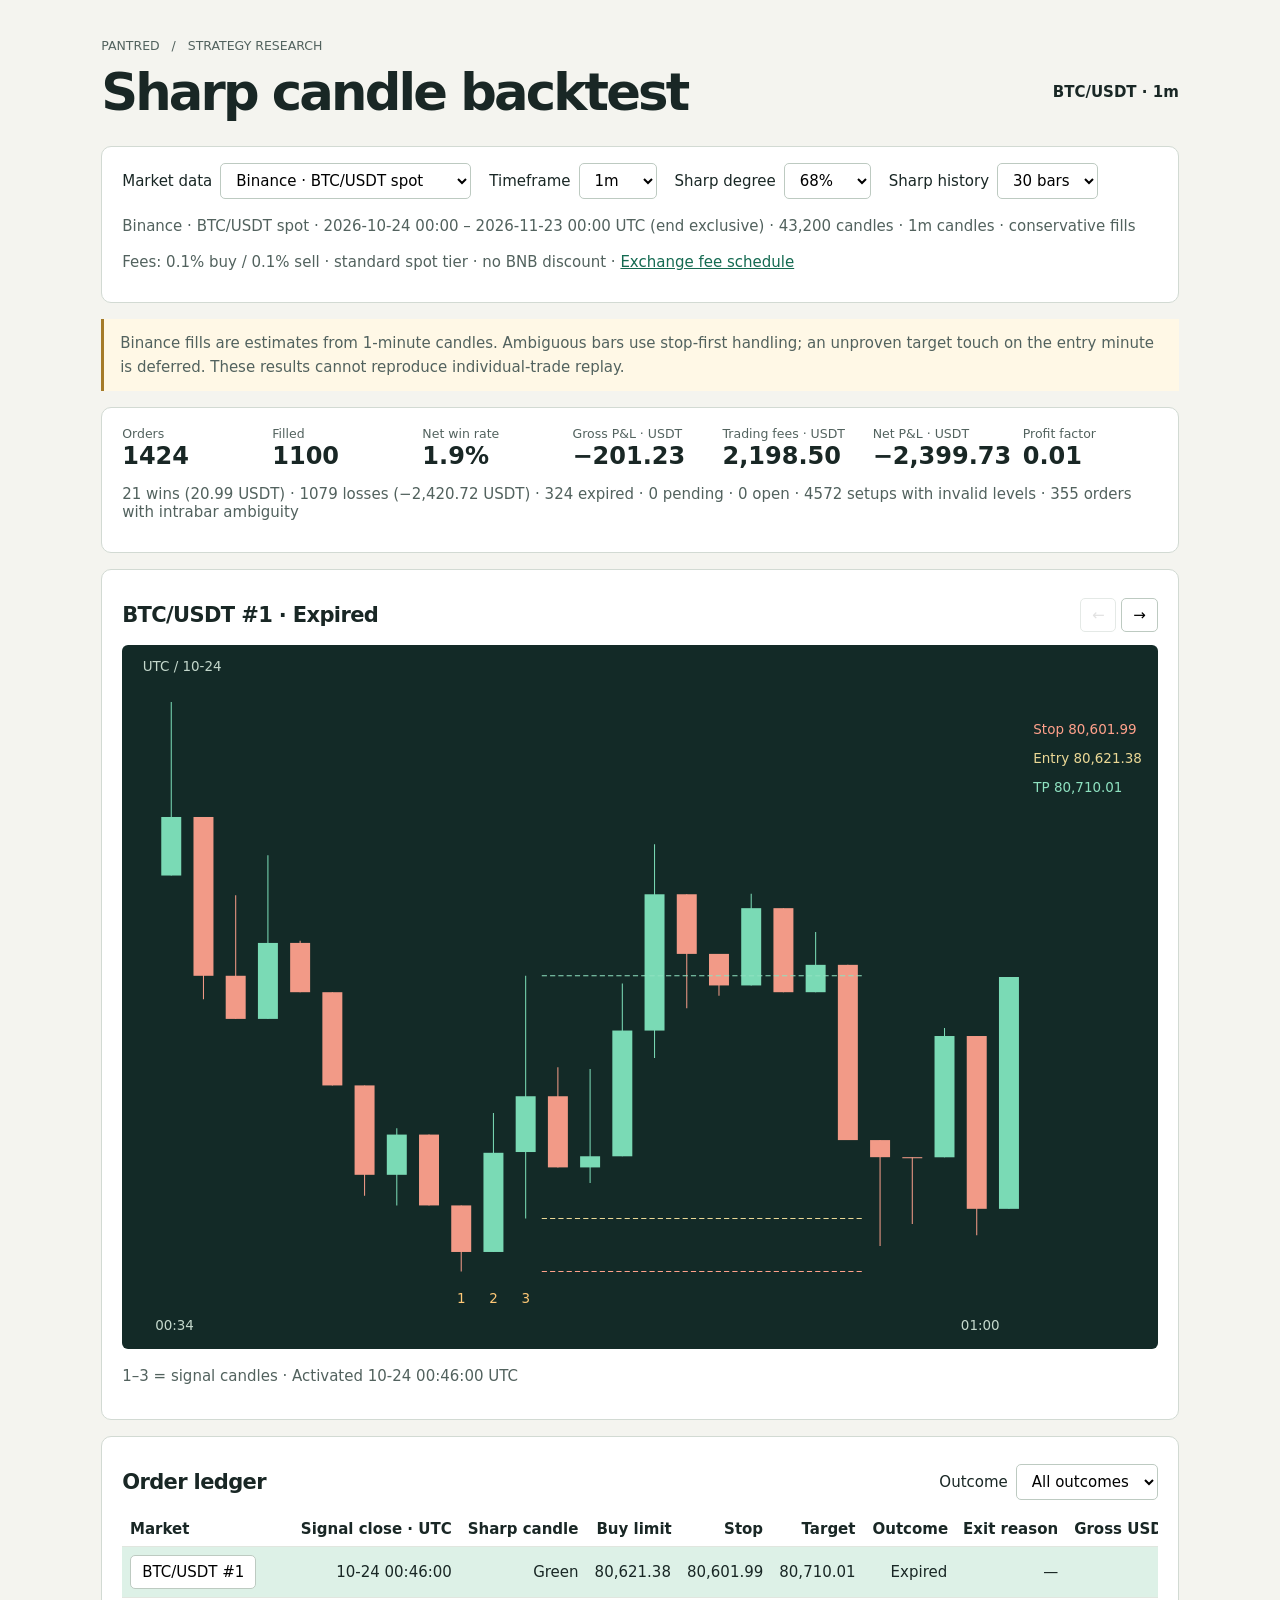
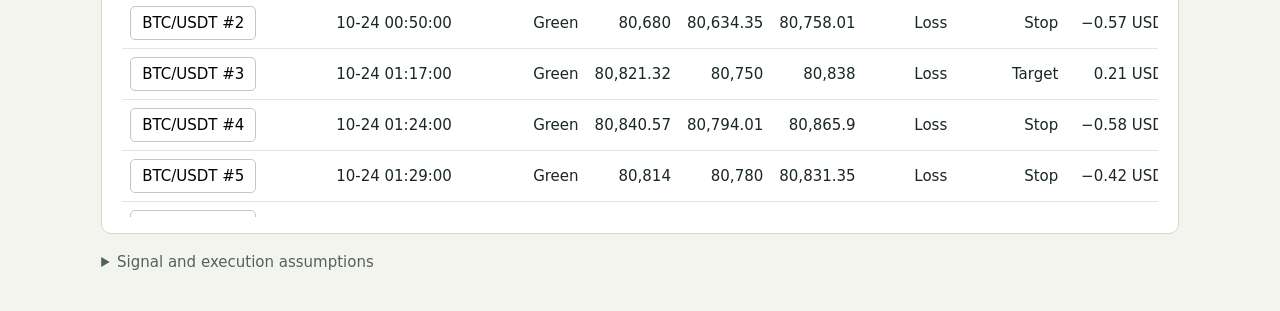
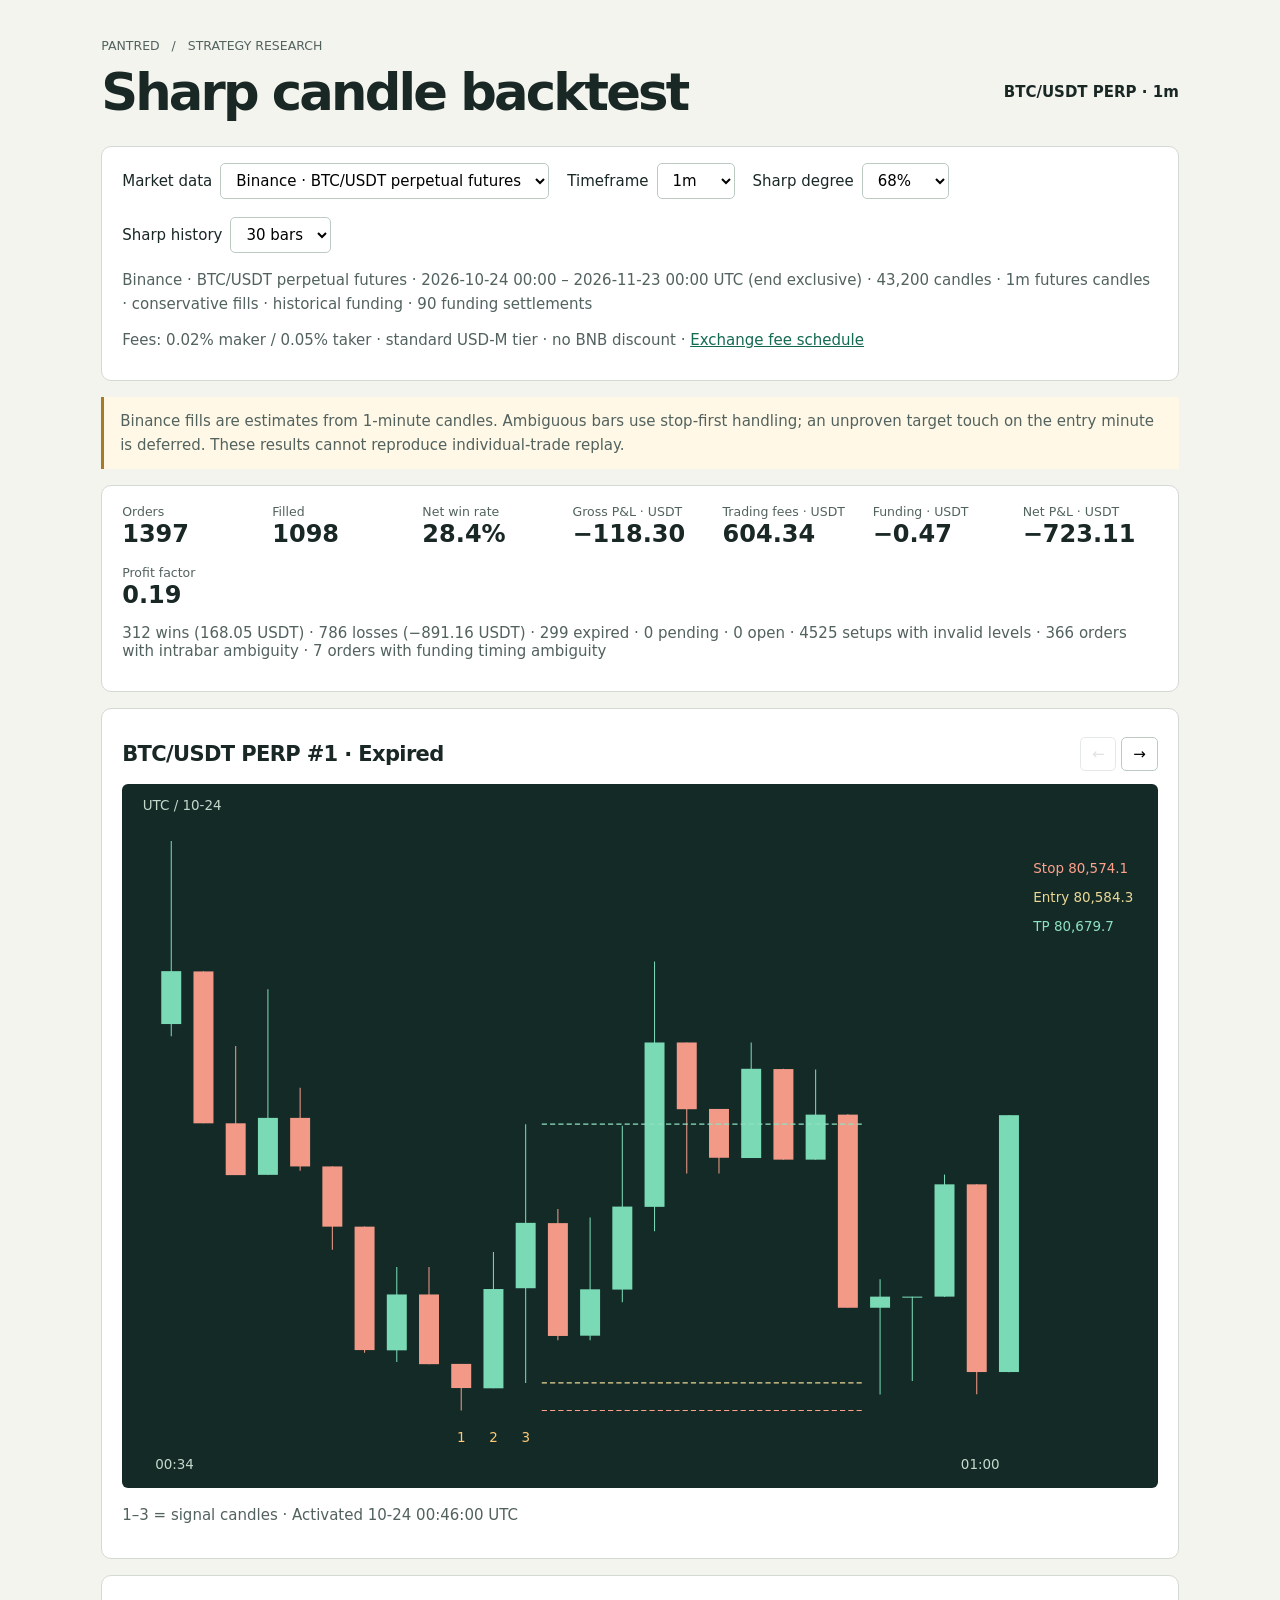
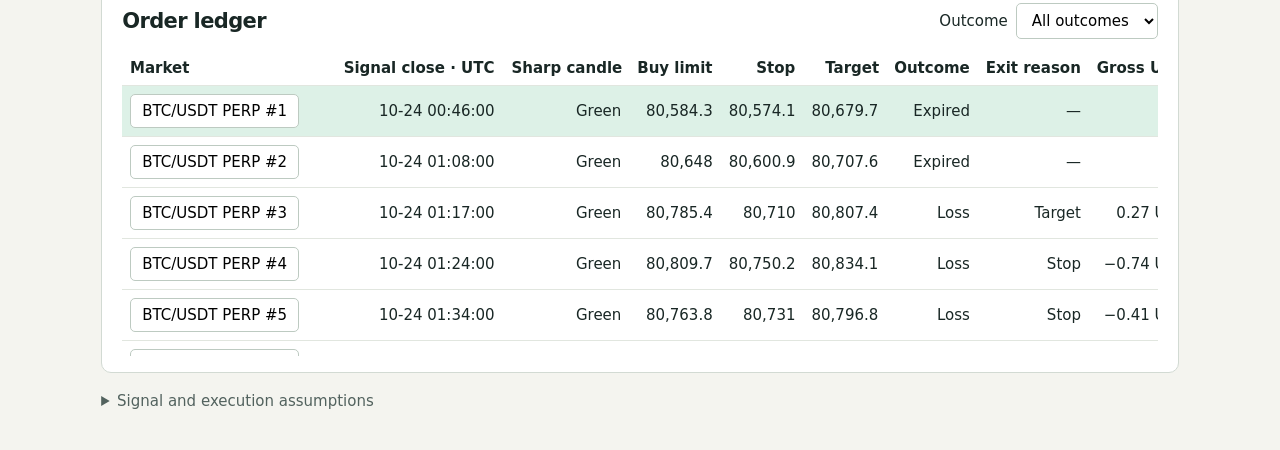
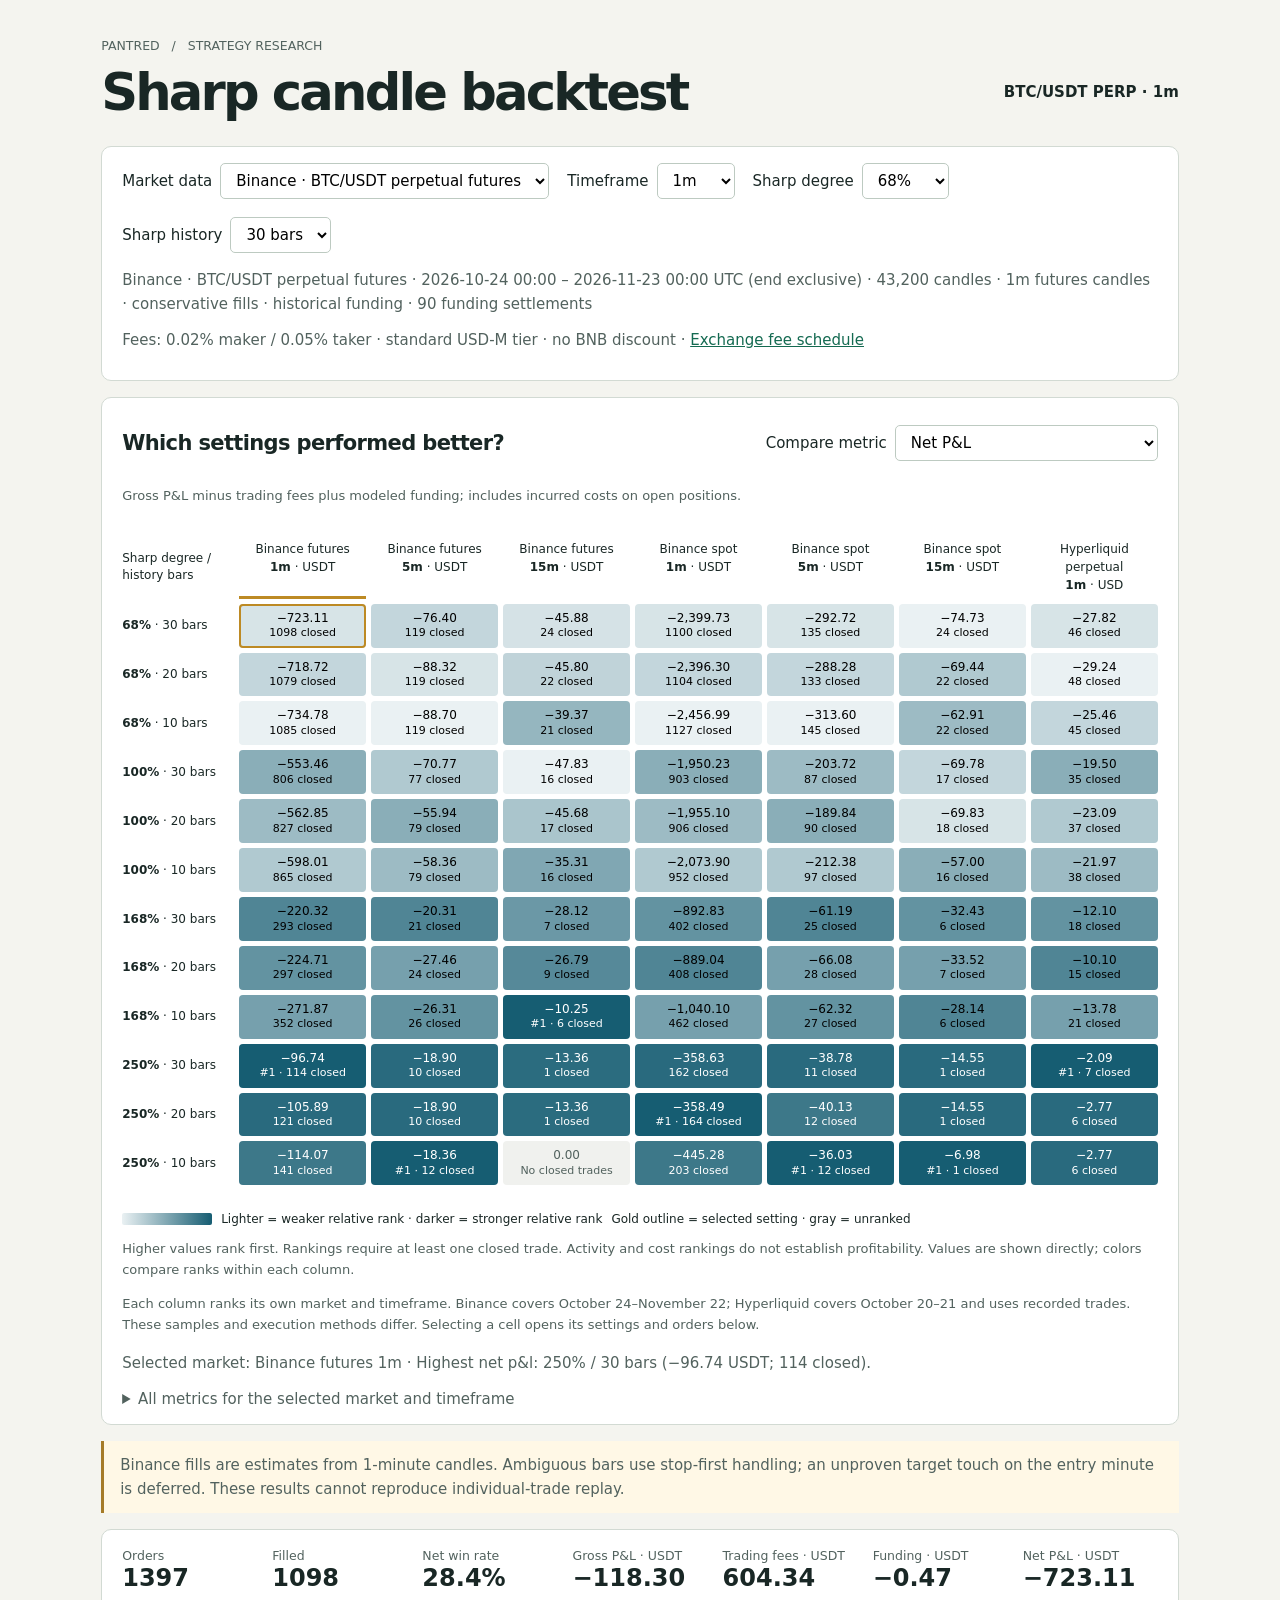
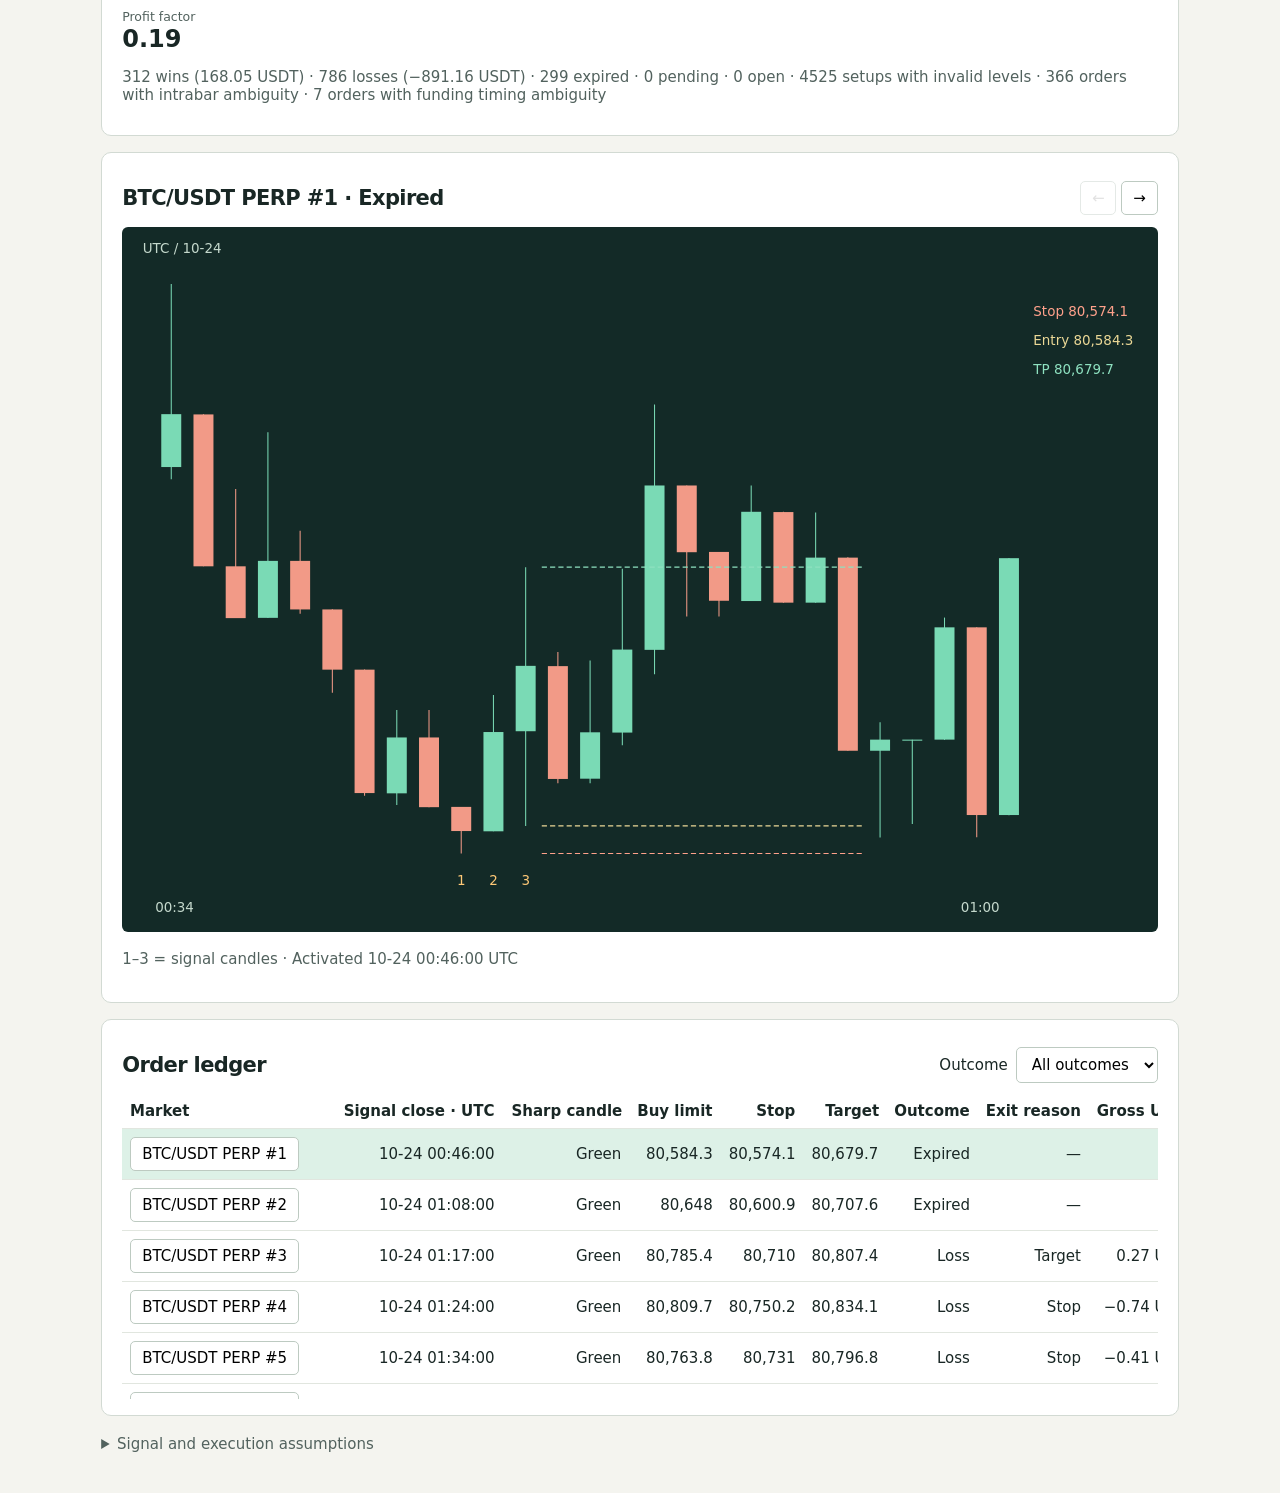
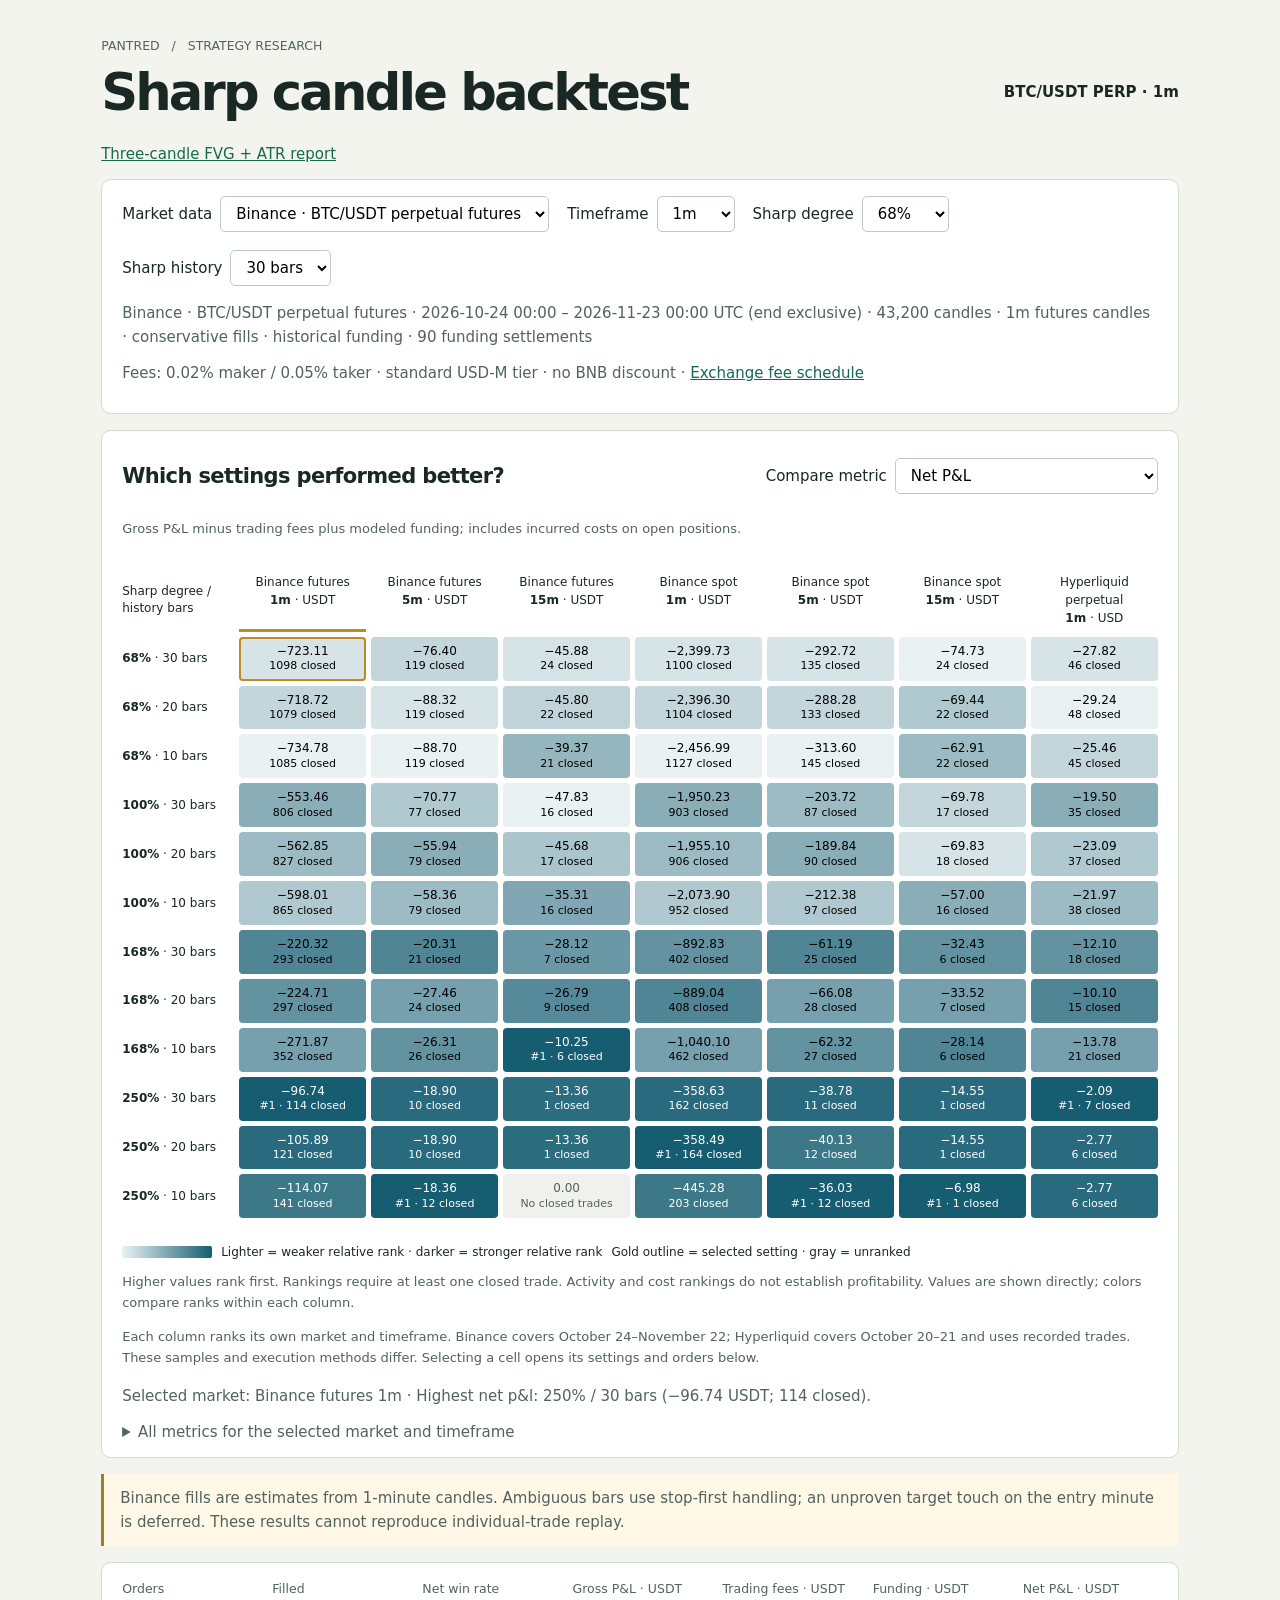
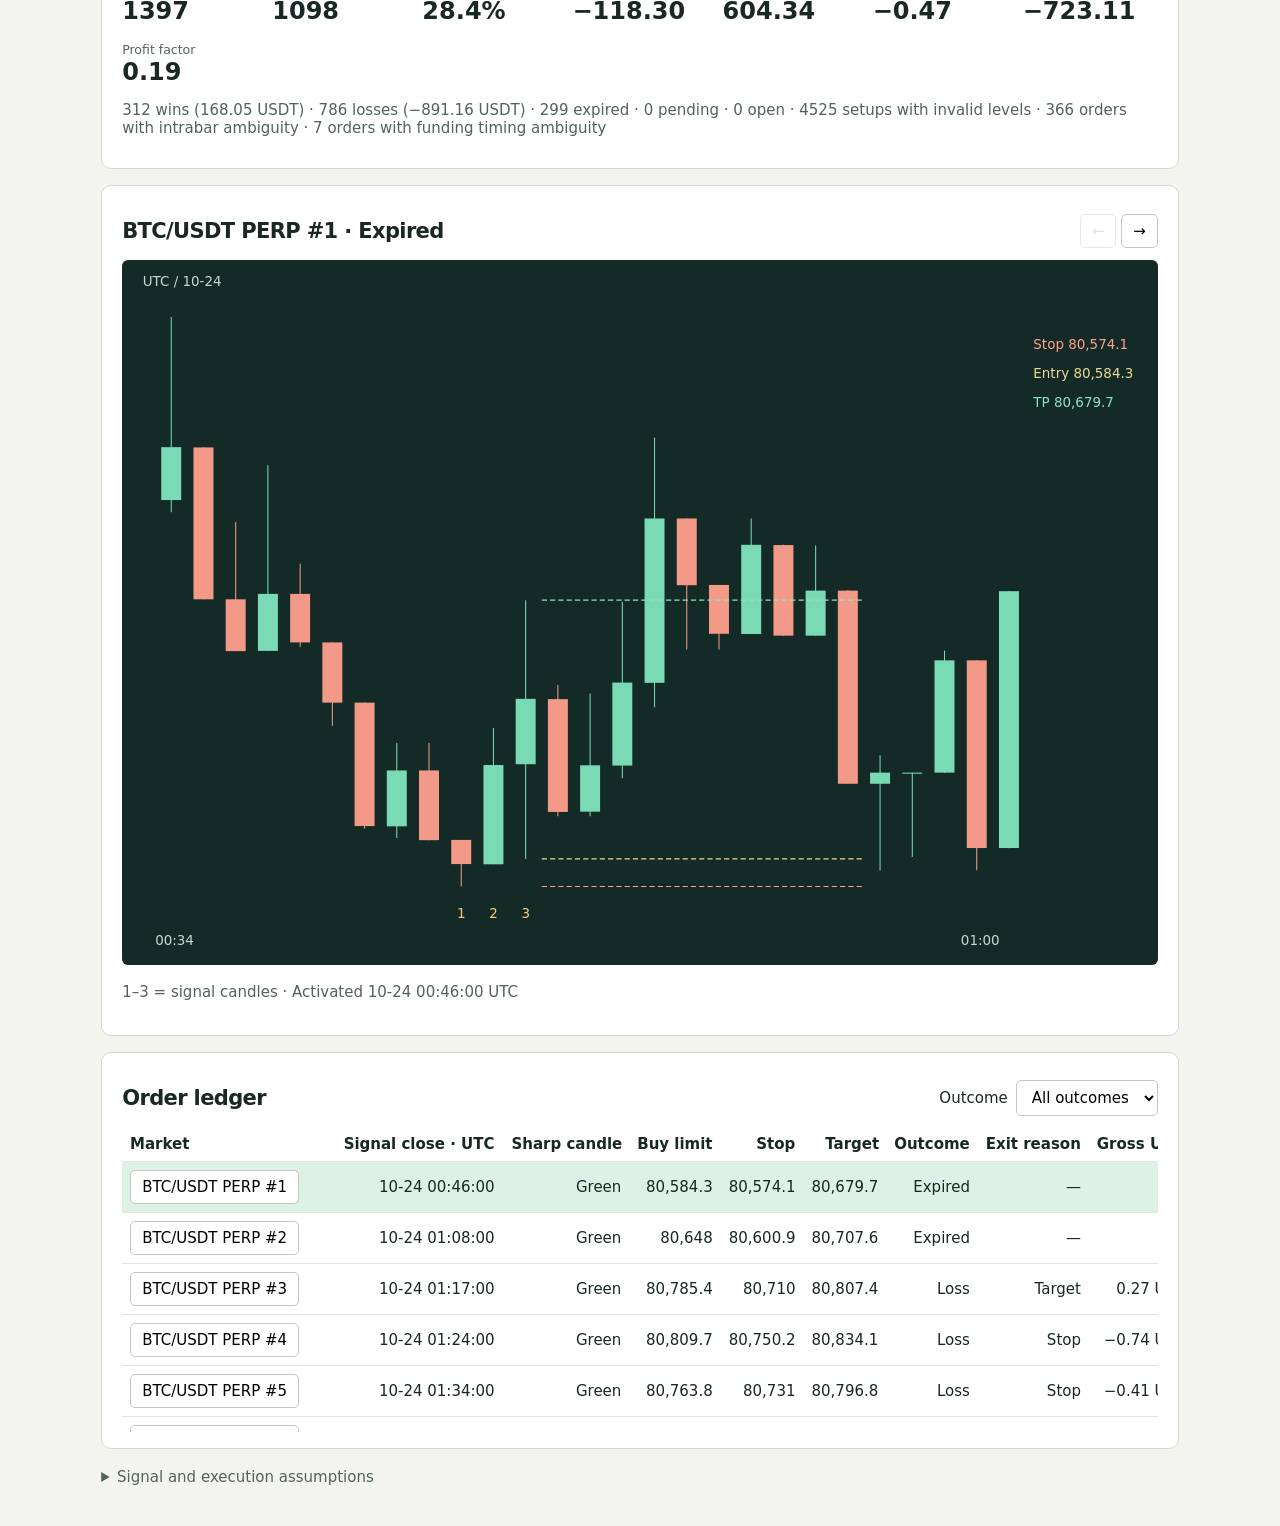
